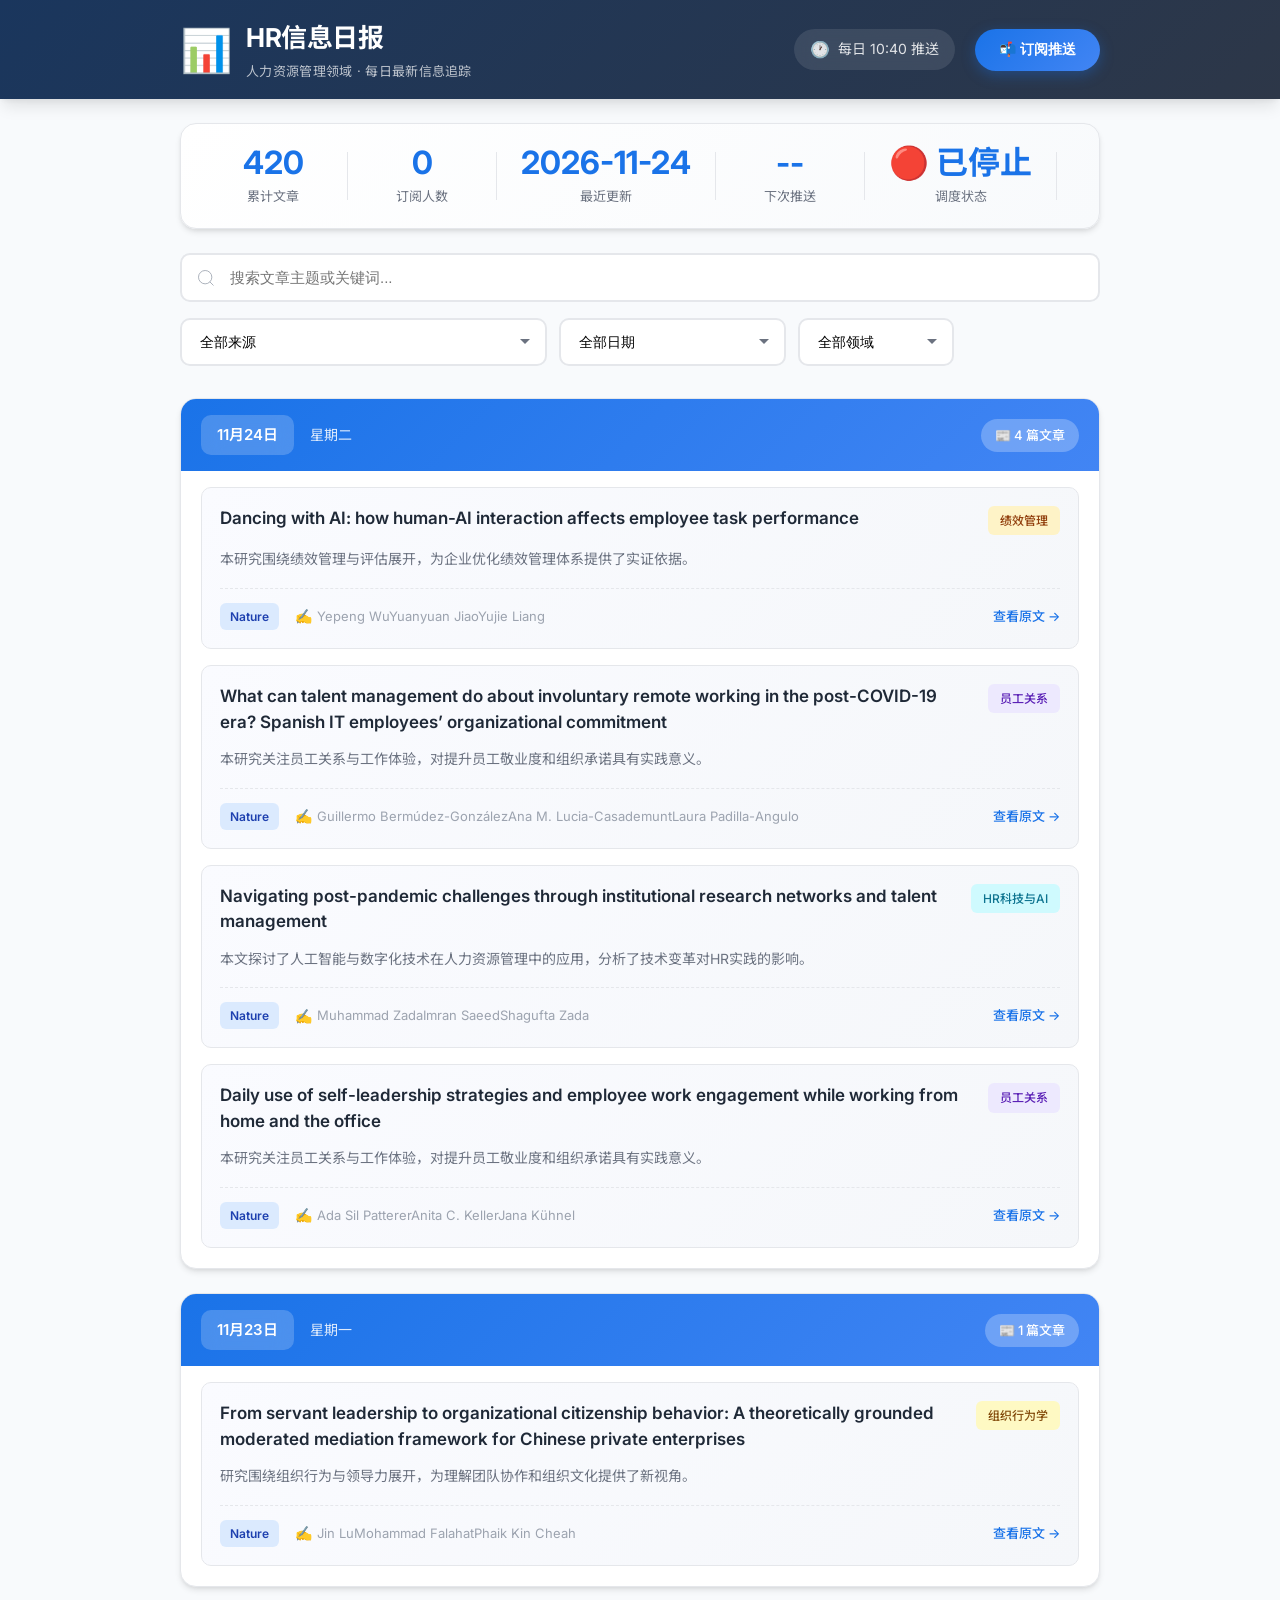
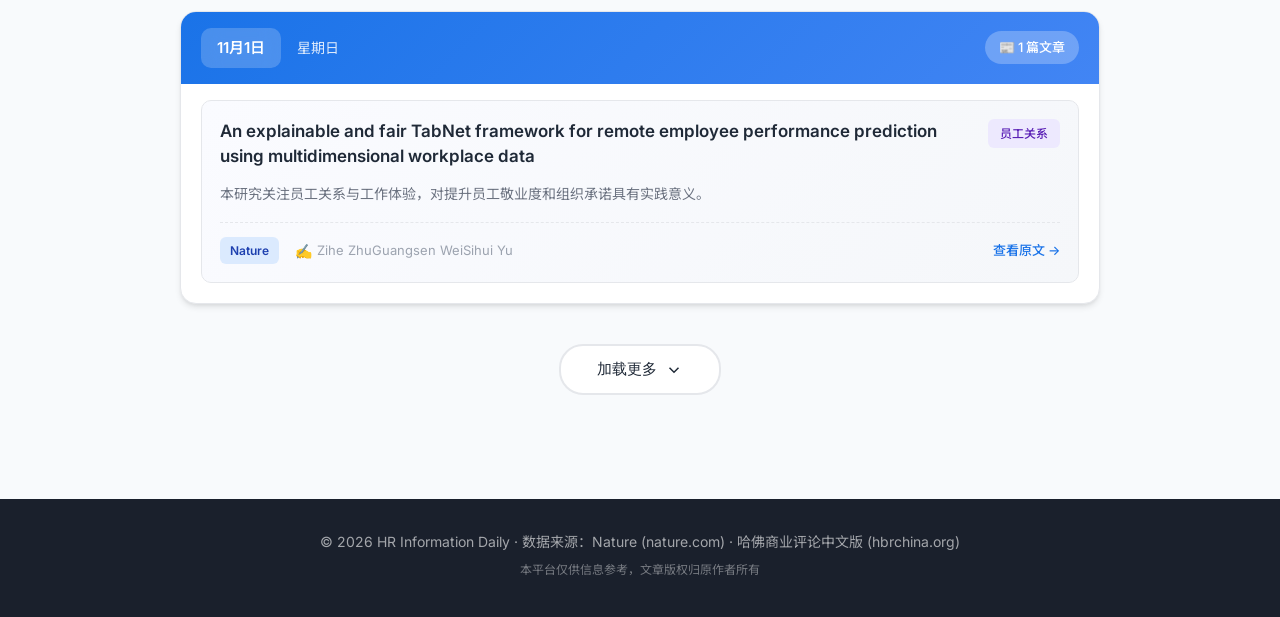
==== static/index.html @ 88c5a51d "chore: 自动更新日报数据 2026-11-24" ====
<!DOCTYPE html>
<html lang="zh-CN">
<head>
    <meta charset="UTF-8">
    <meta name="viewport" content="width=device-width, initial-scale=1.0">
    <title>HR信息日报 - 人力资源管理信息追踪</title>
    <style>
/* ========== 全局样式重置 ========== */
* {
    margin: 0;
    padding: 0;
    box-sizing: border-box;
}

:root {
    --primary-color: #1a73e8;
    --primary-dark: #1557b0;
    --secondary-color: #34a853;
    --accent-color: #fbbc04;
    --danger-color: #ea4335;
    --bg-primary: #f8fafc;
    --bg-secondary: #ffffff;
    --text-primary: #1f2937;
    --text-secondary: #6b7280;
    --text-muted: #9ca3af;
    --border-color: #e5e7eb;
    --shadow-sm: 0 1px 2px rgba(0, 0, 0, 0.05);
    --shadow-md: 0 4px 6px -1px rgba(0, 0, 0, 0.1), 0 2px 4px -1px rgba(0, 0, 0, 0.06);
    --shadow-lg: 0 10px 15px -3px rgba(0, 0, 0, 0.1), 0 4px 6px -2px rgba(0, 0, 0, 0.05);
    --shadow-xl: 0 20px 25px -5px rgba(0, 0, 0, 0.1), 0 10px 10px -5px rgba(0, 0, 0, 0.04);
    --radius-sm: 6px;
    --radius-md: 10px;
    --radius-lg: 16px;
    --radius-xl: 24px;
}

body {
    font-family: 'Inter', 'Noto Sans SC', -apple-system, BlinkMacSystemFont, sans-serif;
    background: var(--bg-primary);
    color: var(--text-primary);
    line-height: 1.6;
    min-height: 100vh;
}

/* ========== 导航栏 ========== */
.navbar {
    background: linear-gradient(135deg, #1a365d 0%, #2d3748 100%);
    padding: 16px 0;
    position: sticky;
    top: 0;
    z-index: 100;
    box-shadow: var(--shadow-lg);
}

.nav-container {
    max-width: 960px;
    margin: 0 auto;
    padding: 0 20px;
    display: flex;
    justify-content: space-between;
    align-items: center;
}

.logo {
    display: flex;
    align-items: center;
    gap: 14px;
}

.logo-icon {
    font-size: 42px;
    animation: float 3s ease-in-out infinite;
}

@keyframes float {
    0%, 100% { transform: translateY(0); }
    50% { transform: translateY(-6px); }
}

.logo-text h1 {
    font-size: 26px;
    font-weight: 700;
    color: #ffffff;
    letter-spacing: -0.5px;
}

.subtitle {
    font-size: 13px;
    color: rgba(255, 255, 255, 0.7);
    margin-top: 2px;
    letter-spacing: 0.3px;
}

.nav-info {
    display: flex;
    align-items: center;
    gap: 20px;
}

.push-time {
    display: flex;
    align-items: center;
    gap: 8px;
    color: rgba(255, 255, 255, 0.85);
    font-size: 14px;
    background: rgba(255, 255, 255, 0.1);
    padding: 8px 16px;
    border-radius: var(--radius-xl);
    backdrop-filter: blur(10px);
}

.clock {
    font-size: 16px;
}

.subscribe-btn {
    background: linear-gradient(135deg, var(--primary-color) 0%, #4285f4 100%);
    color: white;
    border: none;
    padding: 12px 24px;
    border-radius: var(--radius-xl);
    font-size: 14px;
    font-weight: 600;
    cursor: pointer;
    transition: all 0.3s ease;
    box-shadow: 0 4px 14px rgba(26, 115, 232, 0.35);
}

.subscribe-btn:hover {
    transform: translateY(-2px);
    box-shadow: 0 6px 20px rgba(26, 115, 232, 0.45);
}

/* ========== 主内容区 ========== */
.main-content {
    max-width: 960px;
    margin: 0 auto;
    padding: 24px 20px;
}

/* ========== 统计栏 ========== */
.stats-bar {
    background: linear-gradient(135deg, #ffffff 0%, #f8fafc 100%);
    border-radius: var(--radius-lg);
    padding: 20px 24px;
    display: flex;
    align-items: center;
    justify-content: center;
    gap: 24px;
    margin-bottom: 24px;
    box-shadow: var(--shadow-md);
    border: 1px solid var(--border-color);
    flex-wrap: wrap;
}

.stat-item {
    text-align: center;
    min-width: 100px;
}

.stat-number {
    display: block;
    font-size: 32px;
    font-weight: 700;
    color: var(--primary-color);
    line-height: 1.2;
}

.stat-label {
    font-size: 13px;
    color: var(--text-secondary);
    margin-top: 4px;
}

.stat-divider {
    width: 1px;
    height: 48px;
    background: var(--border-color);
}

@media (max-width: 900px) {
    .stats-bar {
        gap: 20px;
        padding: 20px;
    }

    .stat-number {
        font-size: 26px;
    }

    .stat-divider {
        display: none;
    }
}

/* ========== 工具栏 ========== */
.toolbar {
    display: flex;
    gap: 16px;
    margin-bottom: 32px;
    flex-wrap: wrap;
}

.search-box {
    position: relative;
    flex: 1;
    min-width: 280px;
}

.search-box input {
    width: 100%;
    padding: 14px 20px 14px 48px;
    border: 2px solid var(--border-color);
    border-radius: var(--radius-md);
    font-size: 15px;
    transition: all 0.3s ease;
    background: var(--bg-secondary);
}

.search-box input:focus {
    outline: none;
    border-color: var(--primary-color);
    box-shadow: 0 0 0 4px rgba(26, 115, 232, 0.1);
}

.search-icon {
    position: absolute;
    left: 16px;
    top: 50%;
    transform: translateY(-50%);
    width: 20px;
    height: 20px;
    color: var(--text-muted);
}

.filter-group {
    display: flex;
    gap: 12px;
}

.filter-group select {
    padding: 14px 36px 14px 18px;
    border: 2px solid var(--border-color);
    border-radius: var(--radius-md);
    font-size: 14px;
    cursor: pointer;
    background: var(--bg-secondary);
    appearance: none;
    background-image: url("data:image/svg+xml,%3Csvg xmlns='http://www.w3.org/2000/svg' width='12' height='12' viewBox='0 0 12 12'%3E%3Cpath fill='%236b7280' d='M6 8L1 3h10z'/%3E%3C/svg%3E");
    background-repeat: no-repeat;
    background-position: right 14px center;
    transition: all 0.3s ease;
}

.filter-group select:focus {
    outline: none;
    border-color: var(--primary-color);
}

/* ========== 日期卡片容器 ========== */
.cards-container {
    display: flex;
    flex-direction: column;
    gap: 24px;
}

/* ========== 日期卡片 ========== */
.date-card {
    background: var(--bg-secondary);
    border-radius: var(--radius-lg);
    overflow: hidden;
    box-shadow: var(--shadow-md);
    border: 1px solid var(--border-color);
    transition: all 0.3s ease;
    opacity: 0;
    transform: translateY(20px);
    animation: slideUp 0.5s ease forwards;
}

@keyframes slideUp {
    to {
        opacity: 1;
        transform: translateY(0);
    }
}

.date-card:hover {
    box-shadow: var(--shadow-xl);
}

.date-header {
    background: linear-gradient(135deg, var(--primary-color) 0%, #4285f4 100%);
    padding: 16px 20px;
    display: flex;
    justify-content: space-between;
    align-items: center;
}

.date-info {
    display: flex;
    align-items: center;
    gap: 16px;
}

.date-badge {
    background: rgba(255, 255, 255, 0.2);
    backdrop-filter: blur(10px);
    padding: 8px 16px;
    border-radius: var(--radius-md);
    color: white;
    font-weight: 600;
    font-size: 15px;
}

.date-weekday {
    color: rgba(255, 255, 255, 0.85);
    font-size: 14px;
}

.article-count-badge {
    background: rgba(255, 255, 255, 0.25);
    color: white;
    padding: 6px 14px;
    border-radius: var(--radius-xl);
    font-size: 13px;
    font-weight: 500;
}

/* ========== 文章列表 ========== */
.articles-list {
    padding: 16px 20px 20px;
    display: grid;
    gap: 16px;
}

/* ========== 文章卡片 ========== */
.article-card {
    background: linear-gradient(135deg, #fafbff 0%, #f5f7fa 100%);
    border: 1px solid var(--border-color);
    border-radius: var(--radius-md);
    padding: 18px;
    transition: all 0.3s ease;
    position: relative;
    overflow: hidden;
}

.article-card::before {
    content: '';
    position: absolute;
    left: 0;
    top: 0;
    bottom: 0;
    width: 4px;
    background: linear-gradient(180deg, var(--primary-color), var(--secondary-color));
    opacity: 0;
    transition: opacity 0.3s ease;
}

.article-card:hover {
    transform: translateX(6px);
    box-shadow: var(--shadow-md);
    border-color: var(--primary-color);
}

.article-card:hover::before {
    opacity: 1;
}

/* 文章卡片标题链接样式 */
.article-title-link {
    text-decoration: none;
    color: inherit;
    display: block;
    flex: 1;
}
.article-title-link:hover .article-title {
    color: var(--primary-color);
    text-decoration: underline;
}

.article-top {
    display: flex;
    justify-content: space-between;
    align-items: flex-start;
    margin-bottom: 12px;
    gap: 16px;
}

.article-title {
    font-size: 17px;
    font-weight: 600;
    color: var(--text-primary);
    line-height: 1.5;
}

.article-topic-tag {
    flex-shrink: 0;
    padding: 5px 12px;
    border-radius: var(--radius-sm);
    font-size: 12px;
    font-weight: 500;
    white-space: nowrap;
}

.topic-recruitment { background: #dbeafe; color: #1e40af; }
.topic-training { background: #d1fae5; color: #065f46; }
.topic-performance { background: #fef3c7; color: #92400e; }
.topic-compensation { background: #fce7f3; color: #9d174d; }
.topic-employee-relations { background: #ede9fe; color: #5b21b6; }
.topic-hr-tech { background: #cffafe; color: #0e7490; }
.topic-organizational-behavior { background: #fef9c3; color: #854d0e; }
.topic-diversity { background: #fce7f3; color: #be185d; }

/* 来源标签样式 */
.source-badge {
    padding: 4px 10px;
    border-radius: var(--radius-sm);
    font-size: 12px;
    font-weight: 600;
}

.source-nature {
    background: #dbeafe;
    color: #1e40af;
}

.source-hbr {
    background: #fef3c7;
    color: #92400e;
}

.article-summary {
    color: var(--text-secondary);
    font-size: 14px;
    line-height: 1.75;
    margin-bottom: 16px;
    display: -webkit-box;
    -webkit-line-clamp: 3;
    -webkit-box-orient: vertical;
    overflow: hidden;
}

.article-footer {
    display: flex;
    justify-content: space-between;
    align-items: center;
    padding-top: 14px;
    border-top: 1px dashed var(--border-color);
}

.article-meta {
    display: flex;
    align-items: center;
    gap: 16px;
    font-size: 13px;
    color: var(--text-muted);
}

.meta-item {
    display: flex;
    align-items: center;
    gap: 5px;
}

.meta-item .icon {
    font-size: 14px;
}

.article-link {
    display: inline-flex;
    align-items: center;
    gap: 6px;
    color: var(--primary-color);
    text-decoration: none;
    font-size: 13px;
    font-weight: 500;
    transition: all 0.2s ease;
}

.article-link:hover {
    color: var(--primary-dark);
    gap: 10px;
}

/* ========== 空状态 ========== */
.empty-state {
    text-align: center;
    padding: 80px 20px;
}

.empty-icon {
    font-size: 64px;
    margin-bottom: 20px;
    opacity: 0.5;
}

.empty-state h3 {
    font-size: 20px;
    color: var(--text-primary);
    margin-bottom: 8px;
}

.empty-state p {
    color: var(--text-muted);
    font-size: 14px;
}

/* ========== 加载更多 ========== */
.load-more-container {
    text-align: center;
    margin-top: 40px;
    padding-bottom: 20px;
}

.load-more-btn {
    background: var(--bg-secondary);
    border: 2px solid var(--border-color);
    padding: 14px 36px;
    border-radius: var(--radius-xl);
    font-size: 15px;
    font-weight: 500;
    cursor: pointer;
    transition: all 0.3s ease;
    display: inline-flex;
    align-items: center;
    gap: 8px;
    color: var(--text-primary);
}

.load-more-btn svg {
    width: 18px;
    height: 18px;
    transition: transform 0.3s ease;
}

.load-more-btn:hover {
    border-color: var(--primary-color);
    color: var(--primary-color);
}

.load-more-btn:hover svg {
    transform: translateY(3px);
}

/* ========== 页脚 ========== */
.footer {
    background: #1a202c;
    color: rgba(255, 255, 255, 0.6);
    text-align: center;
    padding: 32px 24px;
    margin-top: 60px;
}

.footer-content p {
    font-size: 14px;
    margin-bottom: 6px;
}

.disclaimer {
    font-size: 12px !important;
    color: rgba(255, 255, 255, 0.4) !important;
}

/* ========== 弹窗 ========== */
.modal-overlay {
    position: fixed;
    inset: 0;
    background: rgba(0, 0, 0, 0.55);
    backdrop-filter: blur(4px);
    display: flex;
    align-items: center;
    justify-content: center;
    z-index: 1000;
    padding: 20px;
    animation: fadeIn 0.25s ease;
}

@keyframes fadeIn {
    from { opacity: 0; }
    to { opacity: 1; }
}

.modal {
    background: var(--bg-secondary);
    border-radius: var(--radius-lg);
    padding: 36px;
    max-width: 520px;
    width: 100%;
    position: relative;
    box-shadow: var(--shadow-xl);
    animation: modalSlideIn 0.3s ease;
}

@keyframes modalSlideIn {
    from {
        opacity: 0;
        transform: scale(0.95) translateY(10px);
    }
    to {
        opacity: 1;
        transform: scale(1) translateY(0);
    }
}

.modal-close {
    position: absolute;
    top: 16px;
    right: 16px;
    background: none;
    border: none;
    font-size: 28px;
    color: var(--text-muted);
    cursor: pointer;
    width: 36px;
    height: 36px;
    display: flex;
    align-items: center;
    justify-content: center;
    border-radius: 50%;
    transition: all 0.2s ease;
}

.modal-close:hover {
    background: var(--bg-primary);
    color: var(--text-primary);
}

.modal-header h2 {
    font-size: 22px;
    font-weight: 700;
    margin-bottom: 8px;
    color: var(--text-primary);
}

.modal-header p {
    color: var(--text-secondary);
    font-size: 14px;
}

/* ========== 订阅表单 ========== */
.subscribe-form {
    margin-top: 24px;
}

.form-group {
    margin-bottom: 20px;
}

.form-group label {
    display: block;
    font-size: 14px;
    font-weight: 500;
    color: var(--text-primary);
    margin-bottom: 8px;
}

.form-group input[type="email"] {
    width: 100%;
    padding: 12px 16px;
    border: 2px solid var(--border-color);
    border-radius: var(--radius-md);
    font-size: 15px;
    transition: all 0.3s ease;
}

.form-group input[type="email"]:focus {
    outline: none;
    border-color: var(--primary-color);
    box-shadow: 0 0 0 4px rgba(26, 115, 232, 0.1);
}

.checkbox-group {
    display: grid;
    grid-template-columns: repeat(2, 1fr);
    gap: 10px;
}

.checkbox-group label {
    display: flex !important;
    align-items: center;
    gap: 8px;
    font-weight: 400 !important;
    color: var(--text-secondary) !important;
    cursor: pointer;
    padding: 8px 12px;
    background: var(--bg-primary);
    border-radius: var(--radius-sm);
    transition: all 0.2s ease;
}

.checkbox-group label:hover {
    background: #e5e7eb;
}

.checkbox-group input[type="checkbox"] {
    accent-color: var(--primary-color);
    width: 16px;
    height: 16px;
}

.submit-btn {
    width: 100%;
    background: linear-gradient(135deg, var(--primary-color) 0%, #4285f4 100%);
    color: white;
    border: none;
    padding: 14px;
    border-radius: var(--radius-md);
    font-size: 16px;
    font-weight: 600;
    cursor: pointer;
    transition: all 0.3s ease;
    margin-top: 8px;
}

.submit-btn:hover {
    transform: translateY(-2px);
    box-shadow: 0 6px 20px rgba(26, 115, 232, 0.4);
}

/* ========== 文章详情弹窗 ========== */
.article-detail-modal {
    max-width: 600px;
    max-height: 85vh;
    overflow-y: auto;
}

.detail-title {
    font-size: 22px;
    font-weight: 700;
    color: var(--text-primary);
    line-height: 1.4;
    margin-bottom: 16px;
    padding-right: 30px;
}

.detail-topic {
    display: inline-block;
    padding: 5px 14px;
    border-radius: var(--radius-sm);
    font-size: 13px;
    font-weight: 500;
    margin-bottom: 20px;
}

.detail-section {
    margin-bottom: 24px;
}

.detail-section h4 {
    font-size: 15px;
    font-weight: 600;
    color: var(--text-primary);
    margin-bottom: 10px;
    display: flex;
    align-items: center;
    gap: 8px;
}

.detail-section p {
    font-size: 14px;
    color: var(--text-secondary);
    line-height: 1.8;
}

.detail-link {
    display: inline-flex;
    align-items: center;
    gap: 8px;
    color: var(--primary-color);
    text-decoration: none;
    font-weight: 500;
    font-size: 14px;
    padding: 12px 20px;
    background: #eff6ff;
    border-radius: var(--radius-md);
    transition: all 0.2s ease;
}

.detail-link:hover {
    background: #dbeafe;
}

/* ========== 响应式设计 ========== */
@media (max-width: 900px) {
    .nav-container {
        flex-direction: column;
        gap: 16px;
        text-align: center;
    }
    
    .nav-info {
        width: 100%;
        justify-content: center;
    }
    
    .stats-bar {
        flex-wrap: wrap;
        gap: 24px;
        padding: 20px;
    }
    
    .stat-divider {
        display: none;
    }
    
    .toolbar {
        flex-direction: column;
    }
    
    .filter-group {
        width: 100%;
    }
    
    .filter-group select {
        flex: 1;
    }
    
    .articles-list {
        padding: 16px 20px 24px;
    }
    
    .article-card {
        padding: 18px;
    }
    
    .article-top {
        flex-direction: column;
    }
    
    .checkbox-group {
        grid-template-columns: 1fr;
    }
}

@media (max-width: 480px) {
    .logo-text h1 {
        font-size: 20px;
    }
    
    .subtitle {
        font-size: 11px;
    }
    
    .stat-number {
        font-size: 28px;
    }
    
    .date-header {
        flex-direction: column;
        gap: 12px;
        text-align: center;
    }
    
    .push-time {
        display: none;
    }
}

/* ========== 代码块样式 ========== */
.code-block {
    background: #1e1e1e;
    color: #a5f3fc;
    padding: 14px 18px;
    border-radius: var(--radius-sm);
    font-family: 'Courier New', monospace;
    font-size: 13px;
    line-height: 1.6;
    overflow-x: auto;
    margin: 10px 0;
}

</style>
    <link href="https://fonts.googleapis.com/css2?family=Inter:wght@300;400;500;600;700&family=Noto+Sans+SC:wght@300;400;500;600;700&display=swap" rel="stylesheet">
</head>
<body>
    <!-- 导航栏 -->
    <nav class="navbar">
        <div class="nav-container">
            <div class="logo">
                <span class="logo-icon">📊</span>
                <div class="logo-text">
                    <h1>HR信息日报</h1>
                    <p class="subtitle">人力资源管理领域 · 每日最新信息追踪</p>
                </div>
            </div>
            <div class="nav-info">
                <div class="push-time">
                    <span class="clock">🕐</span>
                    每日 10:40 推送
                </div>
                <button class="subscribe-btn" onclick="handleSubscribe()">
                    📬 订阅推送
                </button>
            </div>
        </div>
    </nav>

    <!-- 主内容区 -->
    <main class="main-content">
        <!-- 统计栏 -->
        <section class="stats-bar">
            <div class="stat-item">
                <span class="stat-number" id="total-articles">0</span>
                <span class="stat-label">累计文章</span>
            </div>
            <div class="stat-divider"></div>
            <div class="stat-item">
                <span class="stat-number" id="total-subscribers">0</span>
                <span class="stat-label">订阅人数</span>
            </div>
            <div class="stat-divider"></div>
            <div class="stat-item">
                <span class="stat-number" id="latest-date">--</span>
                <span class="stat-label">最近更新</span>
            </div>
            <div class="stat-divider"></div>
            <div class="stat-item">
                <span class="stat-number" id="next-push">--</span>
                <span class="stat-label">下次推送</span>
            </div>
            <div class="stat-divider"></div>
            <div class="stat-item">
                <span class="stat-number" id="scheduler-status">🔴 --</span>
                <span class="stat-label">调度状态</span>
            </div>
            <div class="stat-divider"></div>
        </section>

        <!-- 筛选工具栏 -->
        <section class="toolbar">
            <div class="search-box">
                <input type="text" id="search-input" placeholder="搜索文章主题或关键词..." oninput="filterArticles()">
                <svg class="search-icon" viewBox="0 0 24 24" fill="none" stroke="currentColor">
                    <circle cx="11" cy="11" r="8"/>
                    <path d="m21 21-4.35-4.35"/>
                </svg>
            </div>
            <div class="filter-group">
                <select id="source-filter" onchange="filterArticles()">
                    <option value="all">全部来源</option>
                </select>
                <select id="date-filter" onchange="filterArticles()">
                    <option value="all">全部日期</option>
                </select>
                <select id="topic-filter" onchange="filterArticles()">
                    <option value="all">全部领域</option>
                </select>
            </div>
        </section>

        <!-- 日期卡片容器 -->
        <section class="cards-container" id="cards-container">
            <!-- 动态渲染内容 -->
        </section>

        <!-- 空状态 -->
        <div class="empty-state" id="empty-state" style="display: none;">
            <div class="empty-icon">🔍</div>
            <h3>未找到匹配的文章</h3>
            <p>尝试调整筛选条件或搜索关键词</p>
        </div>

        <!-- 加载更多按钮 -->
        <div class="load-more-container" id="load-more-container">
            <button class="load-more-btn" onclick="loadMore()">
                加载更多
                <svg viewBox="0 0 24 24" fill="none" stroke="currentColor" stroke-width="2">
                    <path d="M6 9l6 6 6-6"/>
                </svg>
            </button>
        </div>
    </main>

    <!-- 页脚 -->
    <footer class="footer">
        <div class="footer-content">
            <p>&copy; 2026 HR Information Daily · 数据来源：Nature (nature.com) · 哈佛商业评论中文版 (hbrchina.org)</p>
            <p class="disclaimer">本平台仅供信息参考，文章版权归原作者所有</p>
        </div>
    </footer>

    <!-- 订阅弹窗 -->
    <div class="modal-overlay" id="subscribe-modal" style="display: none;">
        <div class="modal">
            <button class="modal-close" onclick="closeModal()">&times;</button>
            <div class="modal-header">
                <h2>订阅 HR信息日报</h2>
                <p>每日中午12点，获取人力资源管理领域最新信息动态</p>
            </div>
            <form class="subscribe-form" onsubmit="submitSubscribe(event)">
                <div class="form-group">
                    <label for="email">邮箱地址</label>
                    <input type="email" id="email" placeholder="your@email.com" required>
                </div>
                <div class="form-group">
                    <label for="interests">感兴趣的领域（可多选）</label>
                    <div class="checkbox-group">
                        <label><input type="checkbox" value="recruitment"> 招聘与选拔</label>
                        <label><input type="checkbox" value="training"> 培训与发展</label>
                        <label><input type="checkbox" value="performance"> 绩效管理</label>
                        <label><input type="checkbox" value="compensation"> 薪酬福利</label>
                        <label><input type="checkbox" value="hr-tech"> HR科技与AI</label>
                        <label><input type="checkbox" value="org-behavior"> 组织行为学</label>
                    </div>
                </div>
                <button type="submit" class="submit-btn">确认订阅</button>
            </form>
        </div>
    </div>

    <!-- 文章详情弹窗 -->
    <div class="modal-overlay" id="article-modal" style="display: none;" onclick="closeArticleModal(event)">
        <div class="modal article-detail-modal" onclick="event.stopPropagation()">
            <button class="modal-close" onclick="closeArticleModal()">&times;</button>
            <div id="article-detail-content"></div>
        </div>
    </div>

    <script>
// ========== HR信息日报 - 自动更新数据 ==========
// 最后更新: 2026-11-24 20:45:29
// 文章总数: 420

const dailyResearchData = [
    {
        "date": "2026-11-24",
        "weekday": "星期一",
        "articles": [
            {
                "id": 1536,
                "title": "Dancing with AI: how human-AI interaction affects employee task performance",
                "topic": "performance",
                "topicLabel": "绩效管理",
                "summary": "本研究围绕绩效管理与评估展开，为企业优化绩效管理体系提供了实证依据。",
                "source": "Nature",
                "authors": "Yepeng WuYuanyuan JiaoYujie Liang",
                "link": "https://www.nature.com/articles/s41599-026-09043-5"
            },
            {
                "id": 650,
                "title": "What can talent management do about involuntary remote working in the post-COVID-19 era? Spanish IT employees’ organizational commitment",
                "topic": "employee-relations",
                "topicLabel": "员工关系",
                "summary": "本研究关注员工关系与工作体验，对提升员工敬业度和组织承诺具有实践意义。",
                "source": "Nature",
                "authors": "Guillermo Bermúdez-GonzálezAna M. Lucia-CasademuntLaura Padilla-Angulo",
                "link": "https://www.nature.com/articles/s41599-024-03514-3"
            },
            {
                "id": 649,
                "title": "Navigating post-pandemic challenges through institutional research networks and talent management",
                "topic": "hr-tech",
                "topicLabel": "HR科技与AI",
                "summary": "本文探讨了人工智能与数字化技术在人力资源管理中的应用，分析了技术变革对HR实践的影响。",
                "source": "Nature",
                "authors": "Muhammad ZadaImran SaeedShagufta Zada",
                "link": "https://www.nature.com/articles/s41599-024-03697-9"
            },
            {
                "id": 647,
                "title": "Daily use of self-leadership strategies and employee work engagement while working from home and the office",
                "topic": "employee-relations",
                "topicLabel": "员工关系",
                "summary": "本研究关注员工关系与工作体验，对提升员工敬业度和组织承诺具有实践意义。",
                "source": "Nature",
                "authors": "Ada Sil PattererAnita C. KellerJana Kühnel",
                "link": "https://www.nature.com/articles/s41598-024-71432-0"
            }
        ]
    },
    {
        "date": "2026-11-23",
        "weekday": "星期日",
        "articles": [
            {
                "id": 826,
                "title": "From servant leadership to organizational citizenship behavior: A theoretically grounded moderated mediation framework for Chinese private enterprises",
                "topic": "organizational-behavior",
                "topicLabel": "组织行为学",
                "summary": "研究围绕组织行为与领导力展开，为理解团队协作和组织文化提供了新视角。",
                "source": "Nature",
                "authors": "Jin LuMohammad FalahatPhaik Kin Cheah",
                "link": "https://www.nature.com/articles/s41599-024-03751-6"
            }
        ]
    },
    {
        "date": "2026-11-01",
        "weekday": "星期六",
        "articles": [
            {
                "id": 1869,
                "title": "An explainable and fair TabNet framework for remote employee performance prediction using multidimensional workplace data",
                "topic": "employee-relations",
                "topicLabel": "员工关系",
                "summary": "本研究关注员工关系与工作体验，对提升员工敬业度和组织承诺具有实践意义。",
                "source": "Nature",
                "authors": "Zihe ZhuGuangsen WeiSihui Yu",
                "link": "https://www.nature.com/articles/s41598-026-76297-z"
            }
        ]
    },
    {
        "date": "2026-10-03",
        "weekday": "星期五",
        "articles": [
            {
                "id": 1615,
                "title": "Corporate social responsibility and organizational performance: practices and future research agenda from a twenty-year review",
                "topic": "performance",
                "topicLabel": "绩效管理",
                "summary": "本研究围绕绩效管理与评估展开，为企业优化绩效管理体系提供了实证依据。",
                "source": "Nature",
                "authors": "Hongjiang PuQian Zhang",
                "link": "https://www.nature.com/articles/s41599-026-08802-8"
            }
        ]
    },
    {
        "date": "2026-09-30",
        "weekday": "星期二",
        "articles": [
            {
                "id": 1479,
                "title": "ND in Micro: neuroinclusion and neuroaffirmation for neurodivergent microbiologists",
                "topic": "diversity",
                "topicLabel": "多元化与包容性",
                "summary": "There is a growing awareness and visibility of neurodivergent people and our needs, but we still face workplace challenges. ND in Micro is a new global network that aims to connect, peer-support and raise the profile of neurodivergent microbiologists and our science through virtual and in-person activities and resources.",
                "source": "Nature",
                "authors": "Kirsty L. JonesRebecca ThomasKevin Maringer",
                "link": "https://www.nature.com/articles/s41579-026-01368-x"
            }
        ]
    },
    {
        "date": "2026-09-07",
        "weekday": "星期日",
        "articles": [
            {
                "id": 1411,
                "title": "Workplace ostracism and job performance: revisiting the limits of employee engagement in addressing workplace exclusion",
                "topic": "employee-relations",
                "topicLabel": "员工关系",
                "summary": "本研究关注员工关系与工作体验，对提升员工敬业度和组织承诺具有实践意义。",
                "source": "Nature",
                "authors": "Kailash Kumar SahuRavi Kumar MishraShreya Kushwaha",
                "link": "https://www.nature.com/articles/s41598-026-66273-y"
            }
        ]
    },
    {
        "date": "2026-08-11",
        "weekday": "星期一",
        "articles": [
            {
                "id": 1288,
                "title": "Leveraging neuroleadership and AI-integrated capabilities: empowering entrepreneurial leaders to drive SME performance",
                "topic": "performance",
                "topicLabel": "绩效管理",
                "summary": "本研究围绕绩效管理与评估展开，为企业优化绩效管理体系提供了实证依据。",
                "source": "Nature",
                "authors": "Muhammad MohsinMohamad Zulkifli Bin Abdul RahimYuen Yee Yen",
                "link": "https://www.nature.com/articles/s41599-026-08621-x"
            }
        ]
    },
    {
        "date": "2026-07-10",
        "weekday": "星期四",
        "articles": [
            {
                "id": 1064,
                "title": "Threshold conditions for employee innovation: qualitative evidence from hierarchical organizations",
                "topic": "employee-relations",
                "topicLabel": "员工关系",
                "summary": "本研究关注员工关系与工作体验，对提升员工敬业度和组织承诺具有实践意义。",
                "source": "Nature",
                "authors": "Mohamed Mohiya",
                "link": "https://www.nature.com/articles/s41598-026-60218-1"
            }
        ]
    },
    {
        "date": "2026-06-22",
        "weekday": "星期日",
        "articles": [
            {
                "id": 911,
                "title": "The influence of moral leadership (in)congruence on negative workplace gossip is explained by perceived hypocrisy",
                "topic": "employee-relations",
                "topicLabel": "员工关系",
                "summary": "本研究关注员工关系与工作体验，对提升员工敬业度和组织承诺具有实践意义。",
                "source": "Nature",
                "authors": "Qingling ChenZhaohui LiuGuanfeng Shi",
                "link": "https://www.nature.com/articles/s41598-026-54395-2"
            }
        ]
    },
    {
        "date": "2026-05-06",
        "weekday": "星期二",
        "articles": [
            {
                "id": 822,
                "title": "The startup balancing act: Hiring the right talent",
                "topic": "recruitment",
                "topicLabel": "招聘与选拔",
                "summary": "本研究探讨了招聘与人才选拔领域的重要议题，通过实证分析揭示了相关因素的影响机制和实践启示。",
                "source": "Nature",
                "authors": "Simon Moroney",
                "link": "https://www.nature.com/articles/nbt0598supp"
            },
            {
                "id": 821,
                "title": "Succession planning: Putting an organization's knowledge to work",
                "topic": "recruitment",
                "topicLabel": "招聘与选拔",
                "summary": "From recruiting the right candidate to developing new leadership from within, succession planning is essential for an organization to meet its strategic goals.",
                "source": "Nature",
                "authors": "Kevin ButlerDona E. Roche-Tarry",
                "link": "https://www.nature.com/articles/nbt0202-201"
            },
            {
                "id": 820,
                "title": "Effective Talent Management",
                "topic": "hr-tech",
                "topicLabel": "HR科技与AI",
                "summary": "Reprinted with permission from Electronic Recruiting News. For more articles like this seewww.interbiznet.com.",
                "source": "Nature",
                "authors": "Nature Editorial",
                "link": "https://www.nature.com/articles/nj0080"
            },
            {
                "id": 819,
                "title": "Using publicly available information to create exposure and risk-based ranking of chemicals used in the workplace and consumer products",
                "topic": "employee-relations",
                "topicLabel": "员工关系",
                "summary": "本研究关注员工关系与工作体验，对提升员工敬业度和组织承诺具有实践意义。",
                "source": "Nature",
                "authors": "Michael A JayjockChristine F ChaissonPaul S Price",
                "link": "https://www.nature.com/articles/jes200843"
            },
            {
                "id": 818,
                "title": "Back to balance: labour therapeutics and the depoliticisation of workplace distress",
                "topic": "employee-relations",
                "topicLabel": "员工关系",
                "summary": "本研究关注员工关系与工作体验，对提升员工敬业度和组织承诺具有实践意义。",
                "source": "Nature",
                "authors": "James Davies",
                "link": "https://www.nature.com/articles/palcomms201627"
            },
            {
                "id": 817,
                "title": "Stepping up to be a role model for LGBTQ inclusion in science",
                "topic": "diversity",
                "topicLabel": "多元化与包容性",
                "summary": "Neil Reavey describes how scientists can support or lead initiatives in their organizations.",
                "source": "Nature",
                "authors": "Neil Reavey",
                "link": "https://www.nature.com/articles/d41586-019-01146-1"
            },
            {
                "id": 816,
                "title": "Global labor flow network reveals the hierarchical organization and dynamics of geo-industrial clusters",
                "topic": "performance",
                "topicLabel": "绩效管理",
                "summary": "There is a lack of systematic approaches to identify and analyze the hierarchical structure of geo-industrial clusters at the global scale. Here the authors use LinkedIn's employment history data to construct a global labor flow network from which they find that the resulting geo-industrial clusters exhibit a stronger association between the influx of educated-workers and financial performance compared to existing aggregation units.",
                "source": "Nature",
                "authors": "Jaehyuk ParkIan B. WoodYong-Yeol Ahn",
                "link": "https://www.nature.com/articles/s41467-019-11380-w"
            },
            {
                "id": 815,
                "title": "Why we need to increase diversity in the immunology research community",
                "topic": "diversity",
                "topicLabel": "多元化与包容性",
                "summary": "The immunology research community lacks diversity, particularly at the top. Here I discuss diversity, inclusion and equity and their benefit to science. I suggest steps we can take to achieve a more diverse and inclusive community.",
                "source": "Nature",
                "authors": "Akiko Iwasaki",
                "link": "https://www.nature.com/articles/s41590-019-0470-6"
            },
            {
                "id": 814,
                "title": "Diversity and inclusion in Australian astronomy",
                "topic": "diversity",
                "topicLabel": "多元化与包容性",
                "summary": "An overview of the nationwide programmes that are making an impact on diversity, culture and climate in Australia is presented, along with the most promising and innovative initiatives in Australian universities and institutions.",
                "source": "Nature",
                "authors": "Lisa J. Kewley",
                "link": "https://www.nature.com/articles/s41550-019-0954-1"
            },
            {
                "id": 813,
                "title": "Diversity and inclusion: why it also makes business sense",
                "topic": "diversity",
                "topicLabel": "多元化与包容性",
                "summary": "A better balance of men and women in leadership positions could lead to higher profitability in scientific enterprises, argues Akshay Kumar.",
                "source": "Nature",
                "authors": "Nature Editorial",
                "link": "https://www.nature.com/articles/nindia"
            },
            {
                "id": 812,
                "title": "Improving sex and gender identity equity and inclusion at conservation and ecology conferences",
                "topic": "diversity",
                "topicLabel": "多元化与包容性",
                "summary": "Tulloch details a six-step timeline that improves ecology and conservation conference inclusion by embedding diversity and equity into planning, financing, marketing, scientific and social scheduling, evaluation and reporting.",
                "source": "Nature",
                "authors": "Ayesha I. T. Tulloch",
                "link": "https://www.nature.com/articles/s41559-020-1255-x"
            },
            {
                "id": 811,
                "title": "Age discrimination in the workplace hurts us all",
                "topic": "employee-relations",
                "topicLabel": "员工关系",
                "summary": "When older workers are discriminated against, everyone is affected. Age discrimination negatively impacts not only individual workers but also their families and the broader economy, argues Joo Yeoun Suh.",
                "source": "Nature",
                "authors": "Joo Yeoun Suh",
                "link": "https://www.nature.com/articles/s43587-020-00023-1"
            },
            {
                "id": 810,
                "title": "Equality, diversity and inclusion",
                "topic": "diversity",
                "topicLabel": "多元化与包容性",
                "summary": "本研究关注职场多元化和包容性议题，对促进公平就业和组织多样性具有重要启示。",
                "source": "Nature",
                "authors": "Priya Sharma",
                "link": "https://www.nature.com/articles/s41407-021-0588-x"
            },
            {
                "id": 809,
                "title": "Between a rock and a workplace",
                "topic": "employee-relations",
                "topicLabel": "员工关系",
                "summary": "Working spaces and cultures in the geosciences need to change in order to attract, safeguard and retain people with disabilities.",
                "source": "Nature",
                "authors": "Anya Lawrence",
                "link": "https://www.nature.com/articles/s41561-021-00775-4"
            },
            {
                "id": 808,
                "title": "Implementing diversity, equity and inclusion efforts at conferences",
                "topic": "diversity",
                "topicLabel": "多元化与包容性",
                "summary": "The scientific research environment struggles to be an inclusive and diverse place. Initiatives such as the Minority Carriers event at the Photovoltaics Specialists Conference not only support marginalized researchers but also delineate the changes that need to be made and actions that should be taken to make the research space inclusive.",
                "source": "Nature",
                "authors": "Lyndsey McMillon-Brown",
                "link": "https://www.nature.com/articles/s41560-021-00926-2"
            },
            {
                "id": 807,
                "title": "The scientific workplace in 2021",
                "topic": "employee-relations",
                "topicLabel": "员工关系",
                "summary": "The impact on careers of a lingering pandemic and industrial unrest were among the challenges faced by working scientists in the past 12 months",
                "source": "Nature",
                "authors": "Chris Woolston",
                "link": "https://www.nature.com/articles/d41586-021-03710-0"
            },
            {
                "id": 806,
                "title": "Reconsidering the role of alcohol in the scientific workplace",
                "topic": "employee-relations",
                "topicLabel": "员工关系",
                "summary": "Some societies and event organizers are rethinking their alcohol policies in a bid to be more inclusive.",
                "source": "Nature",
                "authors": "Nikki Forrester",
                "link": "https://www.nature.com/articles/d41586-021-03773-z"
            },
            {
                "id": 805,
                "title": "A talent network of Black microbiologists",
                "topic": "hr-tech",
                "topicLabel": "HR科技与AI",
                "summary": "本文探讨了人工智能与数字化技术在人力资源管理中的应用，分析了技术变革对HR实践的影响。",
                "source": "Nature",
                "authors": "Chelsey C. SpriggsNikea PittmanAriangela J. Kozik",
                "link": "https://www.nature.com/articles/s41564-022-01085-0"
            },
            {
                "id": 804,
                "title": "Workplace mistreatment for US women: best practices for counselors",
                "topic": "employee-relations",
                "topicLabel": "员工关系",
                "summary": "本研究关注员工关系与工作体验，对提升员工敬业度和组织承诺具有实践意义。",
                "source": "Nature",
                "authors": "Stephanie T. Burns",
                "link": "https://www.nature.com/articles/s41599-022-01154-z"
            },
            {
                "id": 803,
                "title": "Inclusion of LGBT+ researchers is key",
                "topic": "diversity",
                "topicLabel": "多元化与包容性",
                "summary": "本研究关注职场多元化和包容性议题，对促进公平就业和组织多样性具有重要启示。",
                "source": "Nature",
                "authors": "Deni Mazrekaj",
                "link": "https://www.nature.com/articles/d41586-022-01187-z"
            },
            {
                "id": 802,
                "title": "Funding and oversight for diversity initiatives",
                "topic": "diversity",
                "topicLabel": "多元化与包容性",
                "summary": "As the importance of diversity, equity and inclusion within teams grows, large organizations are starting to commit to funding and data-driven action to build on and sustain the momentum.",
                "source": "Nature",
                "authors": "Nature Editorial",
                "link": "https://www.nature.com/articles/s41550-022-01731-x"
            },
            {
                "id": 801,
                "title": "Diversity, equity and inclusion actions from the NCATS Clinical and Translational Science awarded programs",
                "topic": "diversity",
                "topicLabel": "多元化与包容性",
                "summary": "本研究关注职场多元化和包容性议题，对促进公平就业和组织多样性具有重要启示。",
                "source": "Nature",
                "authors": "L. Ebony BoulwareAlfred VitaleLeonard E. Egede",
                "link": "https://www.nature.com/articles/s41591-022-01863-7"
            },
            {
                "id": 800,
                "title": "Motivators of employee commitment at multinational organisations in emerging economies: Empirical evidence from Nigeria",
                "topic": "employee-relations",
                "topicLabel": "员工关系",
                "summary": "本研究关注员工关系与工作体验，对提升员工敬业度和组织承诺具有实践意义。",
                "source": "Nature",
                "authors": "Henry Inegbedion",
                "link": "https://www.nature.com/articles/s41599-022-01169-6"
            },
            {
                "id": 799,
                "title": "Community voices: policy proposals to promote inclusion in academia through the lens of women in science",
                "topic": "diversity",
                "topicLabel": "多元化与包容性",
                "summary": "Diversity is a creative force that broadens views and enhances ideas; it increases productivity as well as the impact of our science, making our respective organisations more agile and timely. Equality of opportunity is a key to success for any research organisation. Here we argue that every research organisation, whether in academia or in industry, needs to have better inclusion policies to harness the benefits of diversity in research. Drawing from our personal experiences and perspectives as women in science, we share our suggestions on how to promote inclusion in academia and create a better research culture for all. Our shared experiences highlight the many hurdles women in science face on a daily basis. We stress that rules and regulations, as well as education for awareness, will play critical role in this much needed shift from a male-dominated scientific culture that dates from Victorian times to a modern focus on gender equality in science. The key ingredients of this new culture will be flexibility, transparency, fairness and thoughtfulness.",
                "source": "Nature",
                "authors": "Sarah A. TeichmannMuzlifah HaniffaJasmin Fisher",
                "link": "https://www.nature.com/articles/s41467-022-31616-6"
            },
            {
                "id": 798,
                "title": "Organizational culture as a mediator of credible leadership influence on work engagement: empirical studies in private hospitals in East Java, Indonesia",
                "topic": "organizational-behavior",
                "topicLabel": "组织行为学",
                "summary": "研究围绕组织行为与领导力展开，为理解团队协作和组织文化提供了新视角。",
                "source": "Nature",
                "authors": "Veronika Agustini SrimulyaniYustinus Budi Hermanto",
                "link": "https://www.nature.com/articles/s41599-022-01289-z"
            },
            {
                "id": 797,
                "title": "BDA CPD course on Equality, Diversity and Inclusion",
                "topic": "diversity",
                "topicLabel": "多元化与包容性",
                "summary": "本研究关注职场多元化和包容性议题，对促进公平就业和组织多样性具有重要启示。",
                "source": "Nature",
                "authors": "Nature Editorial",
                "link": "https://www.nature.com/articles/s41404-022-1766-z"
            },
            {
                "id": 796,
                "title": "Diversity and inclusion is a must to make innovation work for all",
                "topic": "diversity",
                "topicLabel": "多元化与包容性",
                "summary": "Fostering a creative and constructive dynamic between groups is a recipe for success.",
                "source": "Nature",
                "authors": "Marte C. W. Solheim",
                "link": "https://www.nature.com/articles/d41586-022-04205-2"
            },
            {
                "id": 795,
                "title": "Equality, diversity and inclusion and dental care professionals",
                "topic": "diversity",
                "topicLabel": "多元化与包容性",
                "summary": "本研究关注职场多元化和包容性议题，对促进公平就业和组织多样性具有重要启示。",
                "source": "Nature",
                "authors": "Miranda SteeplesSimone Ruzario",
                "link": "https://www.nature.com/articles/s41415-023-5456-y"
            },
            {
                "id": 794,
                "title": "Stages of organizational development and employee assistance programs in Taiwan",
                "topic": "training",
                "topicLabel": "培训与发展",
                "summary": "本文聚焦于员工培训与职业发展话题，研究发现对组织学习和人才成长具有重要参考价值。",
                "source": "Nature",
                "authors": "Yin-Che ChenYun-Chu ChenHui-Chuang Chu",
                "link": "https://www.nature.com/articles/s41599-023-01567-4"
            },
            {
                "id": 793,
                "title": "Scientists with intersecting privilege must work towards institutional inclusion",
                "topic": "diversity",
                "topicLabel": "多元化与包容性",
                "summary": "The enduring lack of diversity, equity and inclusion (DEI) in academia is arguably the biggest challenge facing universities. Progress has been slow and dependent on the efforts of marginalized faculty. We explain why this is a problem, offer potential solutions and ask those with intersecting privilege and power to be the drivers of change.",
                "source": "Nature",
                "authors": "Felicity M. DavisSalah EliasVaishnavi Ananthanarayanan",
                "link": "https://www.nature.com/articles/s41556-023-01143-7"
            },
            {
                "id": 792,
                "title": "Factors influencing home care workers’ loyalty in long-term nursing services",
                "topic": "hr-tech",
                "topicLabel": "HR科技与AI",
                "summary": "本文探讨了人工智能与数字化技术在人力资源管理中的应用，分析了技术变革对HR实践的影响。",
                "source": "Nature",
                "authors": "Wei HsuYen-Chi ChaoChih-Hao Yang",
                "link": "https://www.nature.com/articles/s41599-023-01819-3"
            },
            {
                "id": 791,
                "title": "What is hindering the drug development industry from achieving diversity, equity and inclusion in its workforce?",
                "topic": "diversity",
                "topicLabel": "多元化与包容性",
                "summary": "Establishing accountability by implementing measurable metrics to track and monitor DEI dynamics can ensure that it becomes central to an organization’s strategy.",
                "source": "Nature",
                "authors": "Jennifer Y. KimEmily Botto",
                "link": "https://www.nature.com/articles/s41587-023-01817-5"
            },
            {
                "id": 790,
                "title": "The interplay between internal communication, employee engagement, job satisfaction, and employee loyalty in higher education institutions in Vietnam",
                "topic": "employee-relations",
                "topicLabel": "员工关系",
                "summary": "本研究关注员工关系与工作体验，对提升员工敬业度和组织承诺具有实践意义。",
                "source": "Nature",
                "authors": "Cao Minh Anh NguyenMinh-Tri Ha",
                "link": "https://www.nature.com/articles/s41599-023-01806-8"
            },
            {
                "id": 789,
                "title": "AI technology application and employee responsibility",
                "topic": "employee-relations",
                "topicLabel": "员工关系",
                "summary": "本研究关注员工关系与工作体验，对提升员工敬业度和组织承诺具有实践意义。",
                "source": "Nature",
                "authors": "Jing WangZeyu XingRui Zhang",
                "link": "https://www.nature.com/articles/s41599-023-01843-3"
            },
            {
                "id": 788,
                "title": "Family–work conflict and work-from-home productivity: do work engagement and self-efficacy mediate?",
                "topic": "performance",
                "topicLabel": "绩效管理",
                "summary": "本研究围绕绩效管理与评估展开，为企业优化绩效管理体系提供了实证依据。",
                "source": "Nature",
                "authors": "Seng-Su TsangZhih-Lin LiuThi Vinh Tran Nguyen",
                "link": "https://www.nature.com/articles/s41599-023-01929-y"
            },
            {
                "id": 787,
                "title": "Workplace-based knowledge exchange programmes between academics, policymakers and providers in the health and social care sector: a scoping review and mapping exercise",
                "topic": "employee-relations",
                "topicLabel": "员工关系",
                "summary": "本研究关注员工关系与工作体验，对提升员工敬业度和组织承诺具有实践意义。",
                "source": "Nature",
                "authors": "Stephanie KumpunenBernadeta BridgwoodLuisa M. Pettigrew",
                "link": "https://www.nature.com/articles/s41599-023-01932-3"
            },
            {
                "id": 786,
                "title": "Knowledge sharing and innovation performance: a case study on the impact of organizational culture, structural capital, human resource management practices, and relational capital of real estate agents",
                "topic": "organizational-behavior",
                "topicLabel": "组织行为学",
                "summary": "研究围绕组织行为与领导力展开，为理解团队协作和组织文化提供了新视角。",
                "source": "Nature",
                "authors": "Chung-Chang LeeWen-Chih YehYuan-Chen Luo",
                "link": "https://www.nature.com/articles/s41599-023-02185-w"
            },
            {
                "id": 785,
                "title": "A field study of the impacts of workplace diversity on the recruitment of minority group members",
                "topic": "recruitment",
                "topicLabel": "招聘与选拔",
                "summary": "A Registered Report field study by Nichols et al. finds little evidence that images of organizational diversity change the volume or quality of minority applicants. Stronger commitments to diversity may be needed to increase recruitment of minority applicants.",
                "source": "Nature",
                "authors": "Aaron D. NicholsJordan AxtDan Ariely",
                "link": "https://www.nature.com/articles/s41562-023-01731-5"
            },
            {
                "id": 784,
                "title": "Emotional intelligence as a conduit for improved occupational health safety environment in the oil and gas sector",
                "topic": "hr-tech",
                "topicLabel": "HR科技与AI",
                "summary": "本文探讨了人工智能与数字化技术在人力资源管理中的应用，分析了技术变革对HR实践的影响。",
                "source": "Nature",
                "authors": "Nkrumah Nana Kwame EdmundLiu SuxiaArielle Doris Tetgoum Kachie",
                "link": "https://www.nature.com/articles/s41598-023-46886-3"
            },
            {
                "id": 783,
                "title": "The achievement of gender parity in a large astrophysics research centre",
                "topic": "diversity",
                "topicLabel": "多元化与包容性",
                "summary": "The ASTRO 3D Centre of Excellence achieved 50% women personnel over a 5 yr time-frame by implementing a suite of evidence-based recruitment and retention initiatives. These initiatives changed how postdoctoral researchers were recruited and helped to develop a supportive and positive culture.",
                "source": "Nature",
                "authors": "Lisa J. KewleyJ. Stuart B. WyitheIngrid McCarthy",
                "link": "https://www.nature.com/articles/s41550-023-02079-6"
            },
            {
                "id": 782,
                "title": "Employee work engagement in the digital transformation of enterprises: a fuzzy-set qualitative comparative analysis",
                "topic": "employee-relations",
                "topicLabel": "员工关系",
                "summary": "本研究关注员工关系与工作体验，对提升员工敬业度和组织承诺具有实践意义。",
                "source": "Nature",
                "authors": "Di YeBin XuYenchun Jim Wu",
                "link": "https://www.nature.com/articles/s41599-023-02418-y"
            },
            {
                "id": 781,
                "title": "Lifelong learning in the workplace: the knowledge management role of corporate universities in China",
                "topic": "training",
                "topicLabel": "培训与发展",
                "summary": "本文聚焦于员工培训与职业发展话题，研究发现对组织学习和人才成长具有重要参考价值。",
                "source": "Nature",
                "authors": "Yuhang HanYi ZhouJiaoyan Jiang",
                "link": "https://www.nature.com/articles/s41599-024-02693-3"
            },
            {
                "id": 780,
                "title": "The relationship between strategic human resource management, green innovation and environmental performance: a moderated-mediation model",
                "topic": "performance",
                "topicLabel": "绩效管理",
                "summary": "本研究围绕绩效管理与评估展开，为企业优化绩效管理体系提供了实证依据。",
                "source": "Nature",
                "authors": "Michael Yao-Ping PengLi ZhangYuan He",
                "link": "https://www.nature.com/articles/s41599-024-02754-7"
            },
            {
                "id": 779,
                "title": "Workplace cyberbullying and social capital among Jordanian university academic staff: a cross-sectional study",
                "topic": "employee-relations",
                "topicLabel": "员工关系",
                "summary": "本研究关注员工关系与工作体验，对提升员工敬业度和组织承诺具有实践意义。",
                "source": "Nature",
                "authors": "Maissa N. AlrawashdehRula Odeh AlsawalqaAbdullah Mahmod Ibrahim",
                "link": "https://www.nature.com/articles/s41599-024-02805-z"
            },
            {
                "id": 778,
                "title": "A framework for the facilitation of accelerated leadership and management capability development in the workplace",
                "topic": "training",
                "topicLabel": "培训与发展",
                "summary": "本文聚焦于员工培训与职业发展话题，研究发现对组织学习和人才成长具有重要参考价值。",
                "source": "Nature",
                "authors": "Gregory J. HarperRoslyn CameronChristine Edwards",
                "link": "https://www.nature.com/articles/s41599-024-02758-3"
            },
            {
                "id": 777,
                "title": "Workplace digitalization and workload: changes and reciprocal relations across 3 years",
                "topic": "employee-relations",
                "topicLabel": "员工关系",
                "summary": "本研究关注员工关系与工作体验，对提升员工敬业度和组织承诺具有实践意义。",
                "source": "Nature",
                "authors": "Hannes ZacherCort W. Rudolph",
                "link": "https://www.nature.com/articles/s41598-024-56537-w"
            },
            {
                "id": 776,
                "title": "An investigation into employees’ factors of flexible working hours (FWH) for productivity in Saudi: a mixed qualitative triangulation",
                "topic": "performance",
                "topicLabel": "绩效管理",
                "summary": "本研究围绕绩效管理与评估展开，为企业优化绩效管理体系提供了实证依据。",
                "source": "Nature",
                "authors": "Mohamed Mohiya",
                "link": "https://www.nature.com/articles/s41599-024-02929-2"
            },
            {
                "id": 775,
                "title": "Dangers of speech technology for workplace diversity",
                "topic": "employee-relations",
                "topicLabel": "员工关系",
                "summary": "Speech technology offers many applications to enhance employee productivity and efficiency. Yet new dangers arise for marginalized groups, potentially jeopardizing organizational efforts to promote workplace diversity. Our analysis delves into three critical risks of speech technology and offers guidance for mitigating these risks responsibly.",
                "source": "Nature",
                "authors": "Mike Horia Mihail TeodorescuMingang K. GeigerLily Morse",
                "link": "https://www.nature.com/articles/s42256-024-00827-5"
            },
            {
                "id": 774,
                "title": "Decent work and innovative work behavior of academic staff in higher education institutions: the mediating role of work engagement and job self-efficacy",
                "topic": "training",
                "topicLabel": "培训与发展",
                "summary": "本文聚焦于员工培训与职业发展话题，研究发现对组织学习和人才成长具有重要参考价值。",
                "source": "Nature",
                "authors": "Rasha S. HassanHala M. G. AminHebatallah Ghoneim",
                "link": "https://www.nature.com/articles/s41599-024-03177-0"
            },
            {
                "id": 773,
                "title": "Employees’ pro-environmental behavior in an organization: a case study in the UAE",
                "topic": "employee-relations",
                "topicLabel": "员工关系",
                "summary": "本研究关注员工关系与工作体验，对提升员工敬业度和组织承诺具有实践意义。",
                "source": "Nature",
                "authors": "Nadin AlherimiZeki MarvaAyman Alzaatreh",
                "link": "https://www.nature.com/articles/s41598-024-66047-4"
            },
            {
                "id": 772,
                "title": "Enhancing organizational sustainable innovation performance through organizational readiness for big data analytics",
                "topic": "organizational-behavior",
                "topicLabel": "组织行为学",
                "summary": "研究围绕组织行为与领导力展开，为理解团队协作和组织文化提供了新视角。",
                "source": "Nature",
                "authors": "Muhammad ArshadAneela QadirMuhammad Rafique",
                "link": "https://www.nature.com/articles/s41599-024-03424-4"
            },
            {
                "id": 771,
                "title": "Breaking down barriers: exploring the impact of social capital on knowledge sharing and transfer in the workplace",
                "topic": "employee-relations",
                "topicLabel": "员工关系",
                "summary": "本研究关注员工关系与工作体验，对提升员工敬业度和组织承诺具有实践意义。",
                "source": "Nature",
                "authors": "Michael Yao-Ping Peng",
                "link": "https://www.nature.com/articles/s41599-024-03384-9"
            },
            {
                "id": 770,
                "title": "Lived experiences of sexual minorities in their achievement of leadership and psychosocial well-being in organizational settings",
                "topic": "organizational-behavior",
                "topicLabel": "组织行为学",
                "summary": "研究围绕组织行为与领导力展开，为理解团队协作和组织文化提供了新视角。",
                "source": "Nature",
                "authors": "Renata Della TorreHenrique Pereira",
                "link": "https://www.nature.com/articles/s41599-024-03504-5"
            },
            {
                "id": 769,
                "title": "Report finds only one in three black academics say that their workplace is inclusive",
                "topic": "employee-relations",
                "topicLabel": "员工关系",
                "summary": "本研究关注员工关系与工作体验，对提升员工敬业度和组织承诺具有实践意义。",
                "source": "Nature",
                "authors": "Nature Editorial",
                "link": "https://www.nature.com/articles/s41404-024-2888-2"
            },
            {
                "id": 768,
                "title": "Generative AI as a catalyst for HRM practices: mediating effects of trust",
                "topic": "hr-tech",
                "topicLabel": "HR科技与AI",
                "summary": "本文探讨了人工智能与数字化技术在人力资源管理中的应用，分析了技术变革对HR实践的影响。",
                "source": "Nature",
                "authors": "K. D. V. PrasadTanmoy De",
                "link": "https://www.nature.com/articles/s41599-024-03842-4"
            },
            {
                "id": 767,
                "title": "From challenges to opportunities: navigating the human response to automated agents in the workplace",
                "topic": "employee-relations",
                "topicLabel": "员工关系",
                "summary": "本研究关注员工关系与工作体验，对提升员工敬业度和组织承诺具有实践意义。",
                "source": "Nature",
                "authors": "Ivan ÐulaTabea BerberenaMaria Wirzberger",
                "link": "https://www.nature.com/articles/s41599-024-03962-x"
            },
            {
                "id": 766,
                "title": "‘Anyone engaging in scientific practice shouldn’t be excluded’: The United Kingdom’s only Black chemistry professor, on diversity",
                "topic": "diversity",
                "topicLabel": "多元化与包容性",
                "summary": "Chemist Robert Mokaya works to advance equality in science for Black researchers in the United Kingdom and sub-Saharan Africa.",
                "source": "Nature",
                "authors": "Shihab Jamal",
                "link": "https://www.nature.com/articles/d41586-024-02972-8"
            },
            {
                "id": 765,
                "title": "Beyond diversity: the impact mechanism of organizational inclusion on employee knowledge hoarding",
                "topic": "diversity",
                "topicLabel": "多元化与包容性",
                "summary": "本研究关注职场多元化和包容性议题，对促进公平就业和组织多样性具有重要启示。",
                "source": "Nature",
                "authors": "Qingheng ChengQiao YanTing Nie",
                "link": "https://www.nature.com/articles/s41599-024-04085-z"
            },
            {
                "id": 764,
                "title": "Diversity and inclusion have greater support than most Americans think",
                "topic": "diversity",
                "topicLabel": "多元化与包容性",
                "summary": "本研究关注职场多元化和包容性议题，对促进公平就业和组织多样性具有重要启示。",
                "source": "Nature",
                "authors": "Naomi IsenbergMarkus Brauer",
                "link": "https://www.nature.com/articles/s41598-024-76761-8"
            },
            {
                "id": 763,
                "title": "Understanding the landscape: assistive technology and work challenges for people with disabilities in Saudi Arabia",
                "topic": "hr-tech",
                "topicLabel": "HR科技与AI",
                "summary": "本文探讨了人工智能与数字化技术在人力资源管理中的应用，分析了技术变革对HR实践的影响。",
                "source": "Nature",
                "authors": "Adel Saber AlanaziHoucine Benlaria",
                "link": "https://www.nature.com/articles/s41599-024-04023-z"
            },
            {
                "id": 762,
                "title": "Code green: ethical leadership’s role in reconciling AI-induced job insecurity with pro-environmental behavior in the digital workplace",
                "topic": "organizational-behavior",
                "topicLabel": "组织行为学",
                "summary": "研究围绕组织行为与领导力展开，为理解团队协作和组织文化提供了新视角。",
                "source": "Nature",
                "authors": "Byung-Jik KimMin-Jik KimJulak Lee",
                "link": "https://www.nature.com/articles/s41599-024-04139-2"
            },
            {
                "id": 761,
                "title": "Interrelation between human capital management and ESG engagement: evidence from S&P 500 firms",
                "topic": "employee-relations",
                "topicLabel": "员工关系",
                "summary": "本研究关注员工关系与工作体验，对提升员工敬业度和组织承诺具有实践意义。",
                "source": "Nature",
                "authors": "Xinyu CaiHua XiangAkmal Durmanov",
                "link": "https://www.nature.com/articles/s41599-024-04189-6"
            },
            {
                "id": 760,
                "title": "The nexus between cyberloafing and employee well-being: role of creativity in the Nigerian service sector",
                "topic": "employee-relations",
                "topicLabel": "员工关系",
                "summary": "本研究关注员工关系与工作体验，对提升员工敬业度和组织承诺具有实践意义。",
                "source": "Nature",
                "authors": "Adacha Felix KwalaMary Agoyi",
                "link": "https://www.nature.com/articles/s41599-024-03928-z"
            },
            {
                "id": 759,
                "title": "Influence of employee impact on their evaluation of enterprise digital capability: a mediated moderation model",
                "topic": "performance",
                "topicLabel": "绩效管理",
                "summary": "本研究围绕绩效管理与评估展开，为企业优化绩效管理体系提供了实证依据。",
                "source": "Nature",
                "authors": "Qiwei ZhouLingqiao ZangFeiqiang Fu",
                "link": "https://www.nature.com/articles/s41599-024-04288-4"
            },
            {
                "id": 758,
                "title": "The effect of leadership styles on employee’s performance in Ethiopian sports organizations with mediating and moderating roles",
                "topic": "performance",
                "topicLabel": "绩效管理",
                "summary": "本研究围绕绩效管理与评估展开，为企业优化绩效管理体系提供了实证依据。",
                "source": "Nature",
                "authors": "Yifan LiuAbyot Abdela AliYi Xiao",
                "link": "https://www.nature.com/articles/s41598-024-81788-y"
            },
            {
                "id": 757,
                "title": "Explaining the influence of biophilic design on employee well-being",
                "topic": "employee-relations",
                "topicLabel": "员工关系",
                "summary": "本研究关注员工关系与工作体验，对提升员工敬业度和组织承诺具有实践意义。",
                "source": "Nature",
                "authors": "Carmen ValorRaquel RedondoIsabel Carrero",
                "link": "https://www.nature.com/articles/s41598-024-83791-9"
            },
            {
                "id": 756,
                "title": "Authentic leadership: bridging the gap between perception of organizational politics and employee attitudes in public sector museums",
                "topic": "organizational-behavior",
                "topicLabel": "组织行为学",
                "summary": "研究围绕组织行为与领导力展开，为理解团队协作和组织文化提供了新视角。",
                "source": "Nature",
                "authors": "Muhammad AsifZhiqiang MaWeijun Hu",
                "link": "https://www.nature.com/articles/s41599-024-04310-9"
            },
            {
                "id": 755,
                "title": "Enhancing organizational performance: how gender diversity enhances employee engagement and commitment",
                "topic": "employee-relations",
                "topicLabel": "员工关系",
                "summary": "本研究关注员工关系与工作体验，对提升员工敬业度和组织承诺具有实践意义。",
                "source": "Nature",
                "authors": "Nawal AdamAreej Alfawaz",
                "link": "https://www.nature.com/articles/s41599-025-04441-7"
            },
            {
                "id": 754,
                "title": "Determining human resource management key indicators and their impact on organizational performance using deep reinforcement learning",
                "topic": "training",
                "topicLabel": "培训与发展",
                "summary": "本文聚焦于员工培训与职业发展话题，研究发现对组织学习和人才成长具有重要参考价值。",
                "source": "Nature",
                "authors": "Zongyu Sun",
                "link": "https://www.nature.com/articles/s41598-025-86910-2"
            },
            {
                "id": 753,
                "title": "Professional demand analysis for teaching Chinese to speakers of other languages: a text mining approach on internet recruitment platforms",
                "topic": "recruitment",
                "topicLabel": "招聘与选拔",
                "summary": "本研究探讨了招聘与人才选拔领域的重要议题，通过实证分析揭示了相关因素的影响机制和实践启示。",
                "source": "Nature",
                "authors": "Xingrong GuoXingjia WangYiming Guo",
                "link": "https://www.nature.com/articles/s41599-025-04596-3"
            },
            {
                "id": 752,
                "title": "AI feedback and workplace social support in enhancing occupational self-efficacy: a randomized controlled trial in Japan",
                "topic": "employee-relations",
                "topicLabel": "员工关系",
                "summary": "本研究关注员工关系与工作体验，对提升员工敬业度和组织承诺具有实践意义。",
                "source": "Nature",
                "authors": "Yasushi WatanabeMasataka NakayamaYukiko Uchida",
                "link": "https://www.nature.com/articles/s41598-025-94985-0"
            },
            {
                "id": 751,
                "title": "The ethical threat of loneliness: the impact of workplace loneliness on cheating behavior",
                "topic": "employee-relations",
                "topicLabel": "员工关系",
                "summary": "本研究关注员工关系与工作体验，对提升员工敬业度和组织承诺具有实践意义。",
                "source": "Nature",
                "authors": "Rui YanYang YangManlu Zhao",
                "link": "https://www.nature.com/articles/s41599-025-04769-0"
            },
            {
                "id": 750,
                "title": "Optimizing employee satisfaction in India’s IT sector: a focus on employer branding",
                "topic": "employee-relations",
                "topicLabel": "员工关系",
                "summary": "本研究关注员工关系与工作体验，对提升员工敬业度和组织承诺具有实践意义。",
                "source": "Nature",
                "authors": "Anupama SharmaRahul RajMohammad Asif",
                "link": "https://www.nature.com/articles/s41599-024-03689-9"
            },
            {
                "id": 749,
                "title": "The effect of social media on employee engagement: the mediating role of job satisfaction and perceived organizational support",
                "topic": "employee-relations",
                "topicLabel": "员工关系",
                "summary": "本研究关注员工关系与工作体验，对提升员工敬业度和组织承诺具有实践意义。",
                "source": "Nature",
                "authors": "Mohamed Mohiya",
                "link": "https://www.nature.com/articles/s41599-025-04849-1"
            },
            {
                "id": 748,
                "title": "Estimation of risk perception of mine workers in underground metalliferous mines using multivariate structural equation modelling",
                "topic": "hr-tech",
                "topicLabel": "HR科技与AI",
                "summary": "本文探讨了人工智能与数字化技术在人力资源管理中的应用，分析了技术变革对HR实践的影响。",
                "source": "Nature",
                "authors": "P. S. PaulFalguni SarkarYewuhalashet Fissha",
                "link": "https://www.nature.com/articles/s41598-025-99086-6"
            },
            {
                "id": 747,
                "title": "Employee experience: conceptualization, scale development, and validation",
                "topic": "training",
                "topicLabel": "培训与发展",
                "summary": "本文聚焦于员工培训与职业发展话题，研究发现对组织学习和人才成长具有重要参考价值。",
                "source": "Nature",
                "authors": "Pengcheng YangSuchuan Zhang",
                "link": "https://www.nature.com/articles/s41599-025-04926-5"
            },
            {
                "id": 746,
                "title": "Integrating generative AI and machine learning classifiers for solving heterogenous MCGDM: a case of employee churn prediction",
                "topic": "training",
                "topicLabel": "培训与发展",
                "summary": "本文聚焦于员工培训与职业发展话题，研究发现对组织学习和人才成长具有重要参考价值。",
                "source": "Nature",
                "authors": "Hagar G. Abu-FatyAhmed KafafyOsama Abdel-Raouf",
                "link": "https://www.nature.com/articles/s41598-025-99119-0"
            },
            {
                "id": 745,
                "title": "How to enhance urban innovation? A coupling study of education- technology- talent focusing on China’s Silicon Valley",
                "topic": "training",
                "topicLabel": "培训与发展",
                "summary": "本文聚焦于员工培训与职业发展话题，研究发现对组织学习和人才成长具有重要参考价值。",
                "source": "Nature",
                "authors": "Bifeng ZhuLong LiuXiaoli Yang",
                "link": "https://www.nature.com/articles/s41599-025-04997-4"
            },
            {
                "id": 744,
                "title": "The dark side of artificial intelligence adoption: linking artificial intelligence adoption to employee depression via psychological safety and ethical leadership",
                "topic": "employee-relations",
                "topicLabel": "员工关系",
                "summary": "本研究关注员工关系与工作体验，对提升员工敬业度和组织承诺具有实践意义。",
                "source": "Nature",
                "authors": "Byung-Jik KimMin-Jik KimJulak Lee",
                "link": "https://www.nature.com/articles/s41599-025-05040-2"
            },
            {
                "id": 743,
                "title": "Does employee happiness create value for firm performance?",
                "topic": "performance",
                "topicLabel": "绩效管理",
                "summary": "本研究围绕绩效管理与评估展开，为企业优化绩效管理体系提供了实证依据。",
                "source": "Nature",
                "authors": "Ihlas Sovbetov",
                "link": "https://www.nature.com/articles/s41599-025-05024-2"
            },
            {
                "id": 742,
                "title": "Role-playing after 6 pm: conceptualization, scale development, and validation of formalistic overtime behavior in the Chinese workplace",
                "topic": "training",
                "topicLabel": "培训与发展",
                "summary": "本文聚焦于员工培训与职业发展话题，研究发现对组织学习和人才成长具有重要参考价值。",
                "source": "Nature",
                "authors": "Pengcheng YangSuchuan Zhang",
                "link": "https://www.nature.com/articles/s41599-025-05108-z"
            },
            {
                "id": 741,
                "title": "How high-performance human resource practices foster employee creativity: evidence from R&D technicians",
                "topic": "performance",
                "topicLabel": "绩效管理",
                "summary": "本研究围绕绩效管理与评估展开，为企业优化绩效管理体系提供了实证依据。",
                "source": "Nature",
                "authors": "Te Li",
                "link": "https://www.nature.com/articles/s41599-025-05174-3"
            },
            {
                "id": 740,
                "title": "Leveraging digital human resource management to optimize organizational performance in Vietnam",
                "topic": "performance",
                "topicLabel": "绩效管理",
                "summary": "本研究围绕绩效管理与评估展开，为企业优化绩效管理体系提供了实证依据。",
                "source": "Nature",
                "authors": "Suong Huynh Thi ThuMinh PhamHai-Nam Luc",
                "link": "https://www.nature.com/articles/s41599-025-05113-2"
            },
            {
                "id": 739,
                "title": "Perceived diversity and skill diversity to utilise demographic diversity: evidence from the factors of employee attitudes in a large Japanese company",
                "topic": "employee-relations",
                "topicLabel": "员工关系",
                "summary": "本研究关注员工关系与工作体验，对提升员工敬业度和组织承诺具有实践意义。",
                "source": "Nature",
                "authors": "Azusa KadomuraAkiyuki SekiguchiTakumi Kato",
                "link": "https://www.nature.com/articles/s41599-025-05245-5"
            },
            {
                "id": 738,
                "title": "The financial and market impact of big data analytics and big data talent analytics capability: a knowledge management perspective",
                "topic": "hr-tech",
                "topicLabel": "HR科技与AI",
                "summary": "本文探讨了人工智能与数字化技术在人力资源管理中的应用，分析了技术变革对HR实践的影响。",
                "source": "Nature",
                "authors": "Fouzia AtlasYuan YitongKashif Ullah Khan",
                "link": "https://www.nature.com/articles/s41599-025-05206-y"
            },
            {
                "id": 737,
                "title": "Predictive model on employee stock ownership impacting corporate performance",
                "topic": "performance",
                "topicLabel": "绩效管理",
                "summary": "本研究围绕绩效管理与评估展开，为企业优化绩效管理体系提供了实证依据。",
                "source": "Nature",
                "authors": "Yiping HuangShixin HuangXiangjian Chen",
                "link": "https://www.nature.com/articles/s41598-025-06280-7"
            },
            {
                "id": 736,
                "title": "Surveillance camera prevalence and racial diversity in ten US cities",
                "topic": "diversity",
                "topicLabel": "多元化与包容性",
                "summary": "Surveillance cameras are a widespread tool for monitoring in modern cities. This study shows how camera placement reflects racial dynamics in neighborhoods, revealing a new form of inequality in the modern city.",
                "source": "Nature",
                "authors": "Nima DahirHao ShengJackelyn Hwang",
                "link": "https://www.nature.com/articles/s44284-025-00274-2"
            },
            {
                "id": 735,
                "title": "Exploring critical factors for enhancing the effectiveness of scientific and technological innovation and policy implications based on data from China",
                "topic": "organizational-behavior",
                "topicLabel": "组织行为学",
                "summary": "研究围绕组织行为与领导力展开，为理解团队协作和组织文化提供了新视角。",
                "source": "Nature",
                "authors": "Lijun LiangPeirong ChenZheng Guo",
                "link": "https://www.nature.com/articles/s41598-025-08292-9"
            },
            {
                "id": 734,
                "title": "Employee loyalty evaluation using machine learning in technology-based small and medium-sized enterprises",
                "topic": "training",
                "topicLabel": "培训与发展",
                "summary": "本文聚焦于员工培训与职业发展话题，研究发现对组织学习和人才成长具有重要参考价值。",
                "source": "Nature",
                "authors": "Yong ShiYuan WangHongkun zuo",
                "link": "https://www.nature.com/articles/s41598-025-06475-y"
            },
            {
                "id": 733,
                "title": "Exploring the nexus of green human resource management, leadership and organizational culture on workplace pro-environmental behavior",
                "topic": "organizational-behavior",
                "topicLabel": "组织行为学",
                "summary": "研究围绕组织行为与领导力展开，为理解团队协作和组织文化提供了新视角。",
                "source": "Nature",
                "authors": "Huijun GaoAbdullah Al MamunQing Yang",
                "link": "https://www.nature.com/articles/s41599-025-05071-9"
            },
            {
                "id": 732,
                "title": "Celebrating researchers who make the scientific workplace more inclusive",
                "topic": "employee-relations",
                "topicLabel": "员工关系",
                "summary": "Eight scientists who appeared inNature'sChangemaker series are to feature in a forthcoming podcast series. Kendall Powell and Deborah Daley introduce them.",
                "source": "Nature",
                "authors": "Dom Byrne",
                "link": "https://www.nature.com/articles/d41586-025-02147-z"
            },
            {
                "id": 731,
                "title": "From classroom to workplace: how entrepreneurship education influences university students’ employability",
                "topic": "training",
                "topicLabel": "培训与发展",
                "summary": "本文聚焦于员工培训与职业发展话题，研究发现对组织学习和人才成长具有重要参考价值。",
                "source": "Nature",
                "authors": "Yangjie HuangYue YuanPing Li",
                "link": "https://www.nature.com/articles/s41599-025-05316-7"
            },
            {
                "id": 730,
                "title": "Relationship between learning examination stress and safety performance among employees in Chinese railway workplace: the moderating role of occupational calling",
                "topic": "employee-relations",
                "topicLabel": "员工关系",
                "summary": "本研究关注员工关系与工作体验，对提升员工敬业度和组织承诺具有实践意义。",
                "source": "Nature",
                "authors": "Jiahui SunJinfei MaLei Shi",
                "link": "https://www.nature.com/articles/s41598-025-11235-z"
            },
            {
                "id": 729,
                "title": "The impact of corporate social responsibility on employee safety citizenship behavior in Chinese gas sector",
                "topic": "employee-relations",
                "topicLabel": "员工关系",
                "summary": "本研究关注员工关系与工作体验，对提升员工敬业度和组织承诺具有实践意义。",
                "source": "Nature",
                "authors": "Guosen MiaoGuoping ChenCui Li",
                "link": "https://www.nature.com/articles/s41598-025-12083-7"
            },
            {
                "id": 728,
                "title": "Exploring the psychological impact of choice in telework: enhancing employee performance and life satisfaction",
                "topic": "employee-relations",
                "topicLabel": "员工关系",
                "summary": "本研究关注员工关系与工作体验，对提升员工敬业度和组织承诺具有实践意义。",
                "source": "Nature",
                "authors": "Rita TÓTHMária DUNAVÖLGYIAndrás Róbert MARCINIAK",
                "link": "https://www.nature.com/articles/s41599-025-05449-9"
            },
            {
                "id": 727,
                "title": "How do leadership styles influence employee engagement and performance in SMEs?",
                "topic": "employee-relations",
                "topicLabel": "员工关系",
                "summary": "本研究关注员工关系与工作体验，对提升员工敬业度和组织承诺具有实践意义。",
                "source": "Nature",
                "authors": "Glory MphaluwaLiu HuiLazarus Obed Livingstone Banda",
                "link": "https://www.nature.com/articles/s41599-025-05707-w"
            },
            {
                "id": 726,
                "title": "Research on supply chain resilience mechanism of AI-Enabled manufacturing enterprises -based on organizational change perspective",
                "topic": "organizational-behavior",
                "topicLabel": "组织行为学",
                "summary": "研究围绕组织行为与领导力展开，为理解团队协作和组织文化提供了新视角。",
                "source": "Nature",
                "authors": "Xiaochuan GuoYou ChenXue Lei",
                "link": "https://www.nature.com/articles/s41598-025-17138-3"
            },
            {
                "id": 725,
                "title": "Digital audit talent’s impact on audit digitization and detection risk",
                "topic": "hr-tech",
                "topicLabel": "HR科技与AI",
                "summary": "本文探讨了人工智能与数字化技术在人力资源管理中的应用，分析了技术变革对HR实践的影响。",
                "source": "Nature",
                "authors": "Lijun LiangTongxin DaiMeng Song",
                "link": "https://www.nature.com/articles/s41598-025-16444-0"
            },
            {
                "id": 724,
                "title": "A novel framework for TER allocation using multilayer perceptron and intuitionistic fuzzy Z numbers for talent management",
                "topic": "hr-tech",
                "topicLabel": "HR科技与AI",
                "summary": "本文探讨了人工智能与数字化技术在人力资源管理中的应用，分析了技术变革对HR实践的影响。",
                "source": "Nature",
                "authors": "Tingting Yang",
                "link": "https://www.nature.com/articles/s41598-025-15055-z"
            },
            {
                "id": 723,
                "title": "Gamification in higher education administration: a conceptual model for enhancing faculty and staff engagement",
                "topic": "training",
                "topicLabel": "培训与发展",
                "summary": "本文聚焦于员工培训与职业发展话题，研究发现对组织学习和人才成长具有重要参考价值。",
                "source": "Nature",
                "authors": "Lu QiaoYan WangSuad Dukhaykh",
                "link": "https://www.nature.com/articles/s41598-025-13661-5"
            },
            {
                "id": 722,
                "title": "Critical factors analysis of student-athletes learning training contradiction via AHP",
                "topic": "training",
                "topicLabel": "培训与发展",
                "summary": "本文聚焦于员工培训与职业发展话题，研究发现对组织学习和人才成长具有重要参考价值。",
                "source": "Nature",
                "authors": "Xinyun ShuPenghai ZhangQian Wang",
                "link": "https://www.nature.com/articles/s41598-025-14178-7"
            },
            {
                "id": 721,
                "title": "Bridging individual-level and system-level approaches to advance psychology-based diversity initiatives",
                "topic": "diversity",
                "topicLabel": "多元化与包容性",
                "summary": "Despite widespread adoption of diversity initiatives grounded in psychological insights, evidence for their effectiveness is mixed. In this Review, He et al. present behavioural design as a promising avenue for bridging individual-level and system-level approaches to organizational diversity.",
                "source": "Nature",
                "authors": "Joyce C. HeBenjamin B. KellerSonia K. Kang",
                "link": "https://www.nature.com/articles/s44159-025-00493-3"
            },
            {
                "id": 720,
                "title": "A survey of knowledge and perceptions of ADHD and autism spectrum disorder in the workplace at a large corporation",
                "topic": "employee-relations",
                "topicLabel": "员工关系",
                "summary": "本研究关注员工关系与工作体验，对提升员工敬业度和组织承诺具有实践意义。",
                "source": "Nature",
                "authors": "Javier QuinteroAlberto Rodríguez-QuirogaAna Pérez Domínguez",
                "link": "https://www.nature.com/articles/s41598-025-17470-8"
            },
            {
                "id": 719,
                "title": "The effect of positive psychology interventions on job satisfaction work engagement and withdrawal intentions among remote working cancer survivors",
                "topic": "employee-relations",
                "topicLabel": "员工关系",
                "summary": "本研究关注员工关系与工作体验，对提升员工敬业度和组织承诺具有实践意义。",
                "source": "Nature",
                "authors": "Hamid Yari-RenaniAlireza RahmanianShirin Ghodusi",
                "link": "https://www.nature.com/articles/s41598-025-19250-w"
            },
            {
                "id": 718,
                "title": "Exploring psychological pathways between workplace violence and burnout among nurses in Chinese Tertiary Hospitals",
                "topic": "employee-relations",
                "topicLabel": "员工关系",
                "summary": "本研究关注员工关系与工作体验，对提升员工敬业度和组织承诺具有实践意义。",
                "source": "Nature",
                "authors": "Zhi ZengGuiqiong XieSumei Zhou",
                "link": "https://www.nature.com/articles/s41598-025-19671-7"
            },
            {
                "id": 717,
                "title": "Emotional intelligence and employee productivity in a developing economy: analysing the moderating and mediating effect of gender and teamwork",
                "topic": "performance",
                "topicLabel": "绩效管理",
                "summary": "本研究围绕绩效管理与评估展开，为企业优化绩效管理体系提供了实证依据。",
                "source": "Nature",
                "authors": "Josephine Amissah-WilsonMoses Segbenya",
                "link": "https://www.nature.com/articles/s41599-025-05255-3"
            },
            {
                "id": 716,
                "title": "Understanding the effects of timber rich workplaces on occupants perceived productivity and health: a pilot study",
                "topic": "performance",
                "topicLabel": "绩效管理",
                "summary": "本研究围绕绩效管理与评估展开，为企业优化绩效管理体系提供了实证依据。",
                "source": "Nature",
                "authors": "Stephen WhyteKatie SkillingtonZoltan Sarnyai",
                "link": "https://www.nature.com/articles/s41598-025-22934-y"
            },
            {
                "id": 715,
                "title": "Enhancing workplace productivity with secure AI using federated contrastive learning model for performance optimization",
                "topic": "performance",
                "topicLabel": "绩效管理",
                "summary": "本研究围绕绩效管理与评估展开，为企业优化绩效管理体系提供了实证依据。",
                "source": "Nature",
                "authors": "G. MayaA. Suganya",
                "link": "https://www.nature.com/articles/s41598-025-25153-7"
            },
            {
                "id": 714,
                "title": "AI-Savvy leadership for enhancing AI utilization and employee engagement among digital natives in the EdTech sector",
                "topic": "employee-relations",
                "topicLabel": "员工关系",
                "summary": "本研究关注员工关系与工作体验，对提升员工敬业度和组织承诺具有实践意义。",
                "source": "Nature",
                "authors": "Majdi Anwar QuttainahPriyanka SadhnaIshani Sharma",
                "link": "https://www.nature.com/articles/s41598-025-29973-5"
            },
            {
                "id": 713,
                "title": "Research on the evaluation of undergraduate students’ core competencies in the context of industry–education integration",
                "topic": "training",
                "topicLabel": "培训与发展",
                "summary": "本文聚焦于员工培训与职业发展话题，研究发现对组织学习和人才成长具有重要参考价值。",
                "source": "Nature",
                "authors": "Qinyu GanMingqing Liu",
                "link": "https://www.nature.com/articles/s41598-025-30711-0"
            },
            {
                "id": 712,
                "title": "Intelligent employee behavior analysis for organizational culture optimization with q rung orthopair fuzzy FUCA",
                "topic": "organizational-behavior",
                "topicLabel": "组织行为学",
                "summary": "研究围绕组织行为与领导力展开，为理解团队协作和组织文化提供了新视角。",
                "source": "Nature",
                "authors": "Lei WangChunsun He",
                "link": "https://www.nature.com/articles/s41598-025-30046-w"
            },
            {
                "id": 711,
                "title": "Unveiling the formation mechanism of workplace deviance among front-line star nurses",
                "topic": "employee-relations",
                "topicLabel": "员工关系",
                "summary": "本研究关注员工关系与工作体验，对提升员工敬业度和组织承诺具有实践意义。",
                "source": "Nature",
                "authors": "Zhe LiuYijun Dong",
                "link": "https://www.nature.com/articles/s41598-025-27135-1"
            },
            {
                "id": 710,
                "title": "Goodbye after being hurt: how workplace incivility influences women employees’ urban withdrawal intention",
                "topic": "employee-relations",
                "topicLabel": "员工关系",
                "summary": "本研究关注员工关系与工作体验，对提升员工敬业度和组织承诺具有实践意义。",
                "source": "Nature",
                "authors": "Jianpeng Fan",
                "link": "https://www.nature.com/articles/s41599-025-06366-7"
            },
            {
                "id": 709,
                "title": "Evolutionary game analysis of strategic organizational knowledge synergy in collaborative innovation",
                "topic": "organizational-behavior",
                "topicLabel": "组织行为学",
                "summary": "研究围绕组织行为与领导力展开，为理解团队协作和组织文化提供了新视角。",
                "source": "Nature",
                "authors": "Xiaoqiang TuHailian Chen",
                "link": "https://www.nature.com/articles/s41598-025-29700-0"
            },
            {
                "id": 708,
                "title": "Latent class patterns of work-life balance changes among Korean SME workers during COVID-19 based on organizational support and psychosocial health",
                "topic": "employee-relations",
                "topicLabel": "员工关系",
                "summary": "本研究关注员工关系与工作体验，对提升员工敬业度和组织承诺具有实践意义。",
                "source": "Nature",
                "authors": "Sung-Sook LeeSu-mi ChoEun-Hi Choi",
                "link": "https://www.nature.com/articles/s41598-025-29001-6"
            },
            {
                "id": 707,
                "title": "Divergent pathways from autonomy to performance: talent strategies in top Chinese public research institutions",
                "topic": "performance",
                "topicLabel": "绩效管理",
                "summary": "本研究围绕绩效管理与评估展开，为企业优化绩效管理体系提供了实证依据。",
                "source": "Nature",
                "authors": "Dingyi YouKe WenLe Tang",
                "link": "https://www.nature.com/articles/s41599-025-06168-x"
            },
            {
                "id": 706,
                "title": "Unlocking organizational outcomes in Saudi telecommunications: the interplay of employee satisfaction, learning opportunities, and safety culture",
                "topic": "employee-relations",
                "topicLabel": "员工关系",
                "summary": "本研究关注员工关系与工作体验，对提升员工敬业度和组织承诺具有实践意义。",
                "source": "Nature",
                "authors": "Ahmed Asfahani",
                "link": "https://www.nature.com/articles/s41599-025-06405-3"
            },
            {
                "id": 705,
                "title": "Indigenization and inclusion in Chinese academia",
                "topic": "diversity",
                "topicLabel": "多元化与包容性",
                "summary": "Huang, Cao and Liu compile a dataset of 3,534 profiles of members of China’s national academies to trace academic exchanges over 120 years and find evidence for a decline in foreign-educated academics.",
                "source": "Nature",
                "authors": "Jianan HuangCong CaoHong Liu",
                "link": "https://www.nature.com/articles/s41562-025-02366-4"
            },
            {
                "id": 704,
                "title": "Ethical leadership and organizational attractiveness: the sequential role of green HRM and job satisfaction among public sector employees",
                "topic": "employee-relations",
                "topicLabel": "员工关系",
                "summary": "本研究关注员工关系与工作体验，对提升员工敬业度和组织承诺具有实践意义。",
                "source": "Nature",
                "authors": "Abdullah Kaid Al-SwidiMohammed A. Al-HakimiIbraheem Saleh Al Koliby",
                "link": "https://www.nature.com/articles/s41599-025-06429-9"
            },
            {
                "id": 703,
                "title": "The nexus of affective events theory and workplace incivility: the mediating role of ethical leadership in Iraqi higher education",
                "topic": "training",
                "topicLabel": "培训与发展",
                "summary": "本文聚焦于员工培训与职业发展话题，研究发现对组织学习和人才成长具有重要参考价值。",
                "source": "Nature",
                "authors": "Abdullah Mohammed SadaaAlhamzah Al noorKhalid Dahleez",
                "link": "https://www.nature.com/articles/s41599-025-06202-y"
            },
            {
                "id": 702,
                "title": "Enterprise performance and talent innovation training in new enterprises based on social exchange theory and organizational psychology",
                "topic": "organizational-behavior",
                "topicLabel": "组织行为学",
                "summary": "研究围绕组织行为与领导力展开，为理解团队协作和组织文化提供了新视角。",
                "source": "Nature",
                "authors": "Bing GaoXimeng Zhang",
                "link": "https://www.nature.com/articles/s41598-025-34250-6"
            },
            {
                "id": 701,
                "title": "Science competition-driven teaching optimization for mining engineering",
                "topic": "hr-tech",
                "topicLabel": "HR科技与AI",
                "summary": "本文探讨了人工智能与数字化技术在人力资源管理中的应用，分析了技术变革对HR实践的影响。",
                "source": "Nature",
                "authors": "Xuelong LiSen YanRui Wang",
                "link": "https://www.nature.com/articles/s41598-025-27460-5"
            },
            {
                "id": 700,
                "title": "Does perceived organizational support lead to organizational citizenship behavior and turnover intention in hotel industry? The indirect roles of work–life satisfaction and employee resilience",
                "topic": "employee-relations",
                "topicLabel": "员工关系",
                "summary": "本研究关注员工关系与工作体验，对提升员工敬业度和组织承诺具有实践意义。",
                "source": "Nature",
                "authors": "Mavis Sirri NgwaPelin Bayram",
                "link": "https://www.nature.com/articles/s41599-025-06443-x"
            },
            {
                "id": 699,
                "title": "Structural equation modeling of safety integration and production pressure effects on safety performance in cement manufacturing",
                "topic": "performance",
                "topicLabel": "绩效管理",
                "summary": "本研究围绕绩效管理与评估展开，为企业优化绩效管理体系提供了实证依据。",
                "source": "Nature",
                "authors": "Jeffy Briton SsemudduDerrick KajjobaMackay Okure",
                "link": "https://www.nature.com/articles/s41598-026-36696-8"
            },
            {
                "id": 698,
                "title": "Mobility-driven synthetic contact matrices as a scalable solution for real-time pandemic response modeling",
                "topic": "hr-tech",
                "topicLabel": "HR科技与AI",
                "summary": "Contact matrices are used to describe social mixing patterns and inform mathematical models of disease transmission. Here, the authors evaluate the accuracy of synthetic contact matrices generated using mobility data compared to those derived empirically through surveys.",
                "source": "Nature",
                "authors": "Laura Di DomenicoPaolo BosettiVittoria Colizza",
                "link": "https://www.nature.com/articles/s41467-026-68557-3"
            },
            {
                "id": 697,
                "title": "Employers’ perceptions of hiring individuals with disabilities in Saudi Arabia: attitudes, concerns, and practices",
                "topic": "recruitment",
                "topicLabel": "招聘与选拔",
                "summary": "本研究探讨了招聘与人才选拔领域的重要议题，通过实证分析揭示了相关因素的影响机制和实践启示。",
                "source": "Nature",
                "authors": "Hussain A. Almalky",
                "link": "https://www.nature.com/articles/s41599-026-06587-4"
            },
            {
                "id": 696,
                "title": "Five ways to make the academic workplace happier and healthier this year",
                "topic": "employee-relations",
                "topicLabel": "员工关系",
                "summary": "Despite attempts by many universities to modernize their policies on working conditions and misconduct, the academic system has pushed back. Here’s how to ensure lasting change.",
                "source": "Nature",
                "authors": "Ferhan G. SağınRobert A. Harris",
                "link": "https://www.nature.com/articles/d41586-025-04162-6"
            },
            {
                "id": 695,
                "title": "The pro-environmental implications of job insecurity: the significant role of prosocial motivation",
                "topic": "hr-tech",
                "topicLabel": "HR科技与AI",
                "summary": "本文探讨了人工智能与数字化技术在人力资源管理中的应用，分析了技术变革对HR实践的影响。",
                "source": "Nature",
                "authors": "Byung-Jik KimHarim SohnMin-Jik Kim",
                "link": "https://www.nature.com/articles/s41599-026-06526-3"
            },
            {
                "id": 694,
                "title": "Friendships at workplace and its impact on employees",
                "topic": "employee-relations",
                "topicLabel": "员工关系",
                "summary": "本研究关注员工关系与工作体验，对提升员工敬业度和组织承诺具有实践意义。",
                "source": "Nature",
                "authors": "Aiswarya BalachandarRamasundaram Gurusamy",
                "link": "https://www.nature.com/articles/s41599-026-06560-1"
            },
            {
                "id": 693,
                "title": "Do employees with dark personality traits review their jobs unfavorably? Textual content analysis of online employee reviews",
                "topic": "employee-relations",
                "topicLabel": "员工关系",
                "summary": "本研究关注员工关系与工作体验，对提升员工敬业度和组织承诺具有实践意义。",
                "source": "Nature",
                "authors": "Salman YousafSoonchul HyunJong Min Kim",
                "link": "https://www.nature.com/articles/s41599-026-06592-7"
            },
            {
                "id": 692,
                "title": "Workplace ostracism influences hotel employees pro-environmental behaviour through green work engagement",
                "topic": "employee-relations",
                "topicLabel": "员工关系",
                "summary": "本研究关注员工关系与工作体验，对提升员工敬业度和组织承诺具有实践意义。",
                "source": "Nature",
                "authors": "Huang HaijiangMuhammad Rafiq",
                "link": "https://www.nature.com/articles/s41598-026-38569-6"
            },
            {
                "id": 691,
                "title": "Smart city strategy, China’s urban innovation and policy effectiveness",
                "topic": "organizational-behavior",
                "topicLabel": "组织行为学",
                "summary": "研究围绕组织行为与领导力展开，为理解团队协作和组织文化提供了新视角。",
                "source": "Nature",
                "authors": "Yuying LuoJuanfeng ZhangJun Xv",
                "link": "https://www.nature.com/articles/s41599-026-06673-7"
            },
            {
                "id": 690,
                "title": "Gendered perspectives on digital skill stratification among manufacturing workers: implications for strategic human resource management",
                "topic": "hr-tech",
                "topicLabel": "HR科技与AI",
                "summary": "本文探讨了人工智能与数字化技术在人力资源管理中的应用，分析了技术变革对HR实践的影响。",
                "source": "Nature",
                "authors": "Ling ZhangJunzhou Xu",
                "link": "https://www.nature.com/articles/s41599-026-06686-2"
            },
            {
                "id": 689,
                "title": "Integrating machine learning and explainable AI for employee attrition prediction in HR analytics",
                "topic": "training",
                "topicLabel": "培训与发展",
                "summary": "本文聚焦于员工培训与职业发展话题，研究发现对组织学习和人才成长具有重要参考价值。",
                "source": "Nature",
                "authors": "Maytha AL-AliMajed AlwateerMostafa A. Elhosseini",
                "link": "https://www.nature.com/articles/s41598-026-36424-2"
            },
            {
                "id": 688,
                "title": "The effects of mixed-mode ventilation on energy saving and employee job satisfaction, work engagement, and job performance",
                "topic": "employee-relations",
                "topicLabel": "员工关系",
                "summary": "本研究关注员工关系与工作体验，对提升员工敬业度和组织承诺具有实践意义。",
                "source": "Nature",
                "authors": "Yamon Min YeWei LiangKai Chi Yam",
                "link": "https://www.nature.com/articles/s41598-026-38812-0"
            },
            {
                "id": 687,
                "title": "The role of strategy units in guiding research institutions through complexity",
                "topic": "organizational-behavior",
                "topicLabel": "组织行为学",
                "summary": "This Comment discusses how best to navigate an increasingly complex and dynamic research and innovation landscape in health.",
                "source": "Nature",
                "authors": "Michela Giulia BerteroKatrine Sonne-HansenTeresa Sanchis",
                "link": "https://www.nature.com/articles/s41591-026-04218-8"
            },
            {
                "id": 686,
                "title": "Organizational crisis management: addressing professional misconduct in modern workplaces",
                "topic": "employee-relations",
                "topicLabel": "员工关系",
                "summary": "本研究关注员工关系与工作体验，对提升员工敬业度和组织承诺具有实践意义。",
                "source": "Nature",
                "authors": "Christina NizamidouMartin Sposato",
                "link": "https://www.nature.com/articles/s41599-026-06495-7"
            },
            {
                "id": 685,
                "title": "Understanding social insurance contribution evasion through evolutionary game theory: insights from China",
                "topic": "hr-tech",
                "topicLabel": "HR科技与AI",
                "summary": "本文探讨了人工智能与数字化技术在人力资源管理中的应用，分析了技术变革对HR实践的影响。",
                "source": "Nature",
                "authors": "Minglu WangYifan PanPeng Jing",
                "link": "https://www.nature.com/articles/s41599-026-06773-4"
            },
            {
                "id": 684,
                "title": "Breaking the burnout spiral: the resource-building role of leader humor in the workplace",
                "topic": "employee-relations",
                "topicLabel": "员工关系",
                "summary": "本研究关注员工关系与工作体验，对提升员工敬业度和组织承诺具有实践意义。",
                "source": "Nature",
                "authors": "Hongzhen ZhangXun XuDaisy Mui Hung Kee",
                "link": "https://www.nature.com/articles/s41599-026-06790-3"
            },
            {
                "id": 683,
                "title": "Comparative analysis of organizational and leadership success factors associated with fast-growing biomedical research",
                "topic": "organizational-behavior",
                "topicLabel": "组织行为学",
                "summary": "研究围绕组织行为与领导力展开，为理解团队协作和组织文化提供了新视角。",
                "source": "Nature",
                "authors": "E. Andrew BalasYara H. AbdelgawadTiffany Townsend",
                "link": "https://www.nature.com/articles/s41598-026-41471-w"
            },
            {
                "id": 682,
                "title": "Strengthening technological innovation capabilities in software SMEs via employees’ self-efficacy and collaborative culture: the mediating role of tacit knowledge seeking and the moderating role of employee trust",
                "topic": "organizational-behavior",
                "topicLabel": "组织行为学",
                "summary": "研究围绕组织行为与领导力展开，为理解团队协作和组织文化提供了新视角。",
                "source": "Nature",
                "authors": "Dingding XiaoMrs SheraniXiaomeng Sui",
                "link": "https://www.nature.com/articles/s41599-026-06784-1"
            },
            {
                "id": 681,
                "title": "“Under the Shadow of Uncertainty”: the mediating role of job stress and the AI self-efficacy as a shield in cybersecurity behavior",
                "topic": "organizational-behavior",
                "topicLabel": "组织行为学",
                "summary": "研究围绕组织行为与领导力展开，为理解团队协作和组织文化提供了新视角。",
                "source": "Nature",
                "authors": "Byung-Jik KimOlivia Hye KimEung Il Kim",
                "link": "https://www.nature.com/articles/s41599-026-06730-1"
            },
            {
                "id": 680,
                "title": "Deep learning-based labor relations prediction system with multi-source data fusion and early warning mechanisms",
                "topic": "training",
                "topicLabel": "培训与发展",
                "summary": "本文聚焦于员工培训与职业发展话题，研究发现对组织学习和人才成长具有重要参考价值。",
                "source": "Nature",
                "authors": "Enhui LiuKyujun Cho",
                "link": "https://www.nature.com/articles/s41598-026-40369-x"
            },
            {
                "id": 679,
                "title": "Balance and security: policing strategies for counties with population loss",
                "topic": "hr-tech",
                "topicLabel": "HR科技与AI",
                "summary": "本文探讨了人工智能与数字化技术在人力资源管理中的应用，分析了技术变革对HR实践的影响。",
                "source": "Nature",
                "authors": "Fubo WuYang LiuJiaming Zhang",
                "link": "https://www.nature.com/articles/s41599-026-06766-3"
            },
            {
                "id": 678,
                "title": "Women in science are not a ‘problem to be fixed’",
                "topic": "diversity",
                "topicLabel": "多元化与包容性",
                "summary": "Cordelia Fine wrotePatriarchy Incto challenge two false visions of gender equality at work and offer a fairer future for the female workforce.",
                "source": "Nature",
                "authors": "Holly Newson",
                "link": "https://www.nature.com/articles/d41586-026-00546-4"
            },
            {
                "id": 677,
                "title": "Linking organizational AI adoption to employee knowledge behaviours: the influences of appraisals and locus of control",
                "topic": "performance",
                "topicLabel": "绩效管理",
                "summary": "本研究围绕绩效管理与评估展开，为企业优化绩效管理体系提供了实证依据。",
                "source": "Nature",
                "authors": "Feng XuJing QinWengang Zhang",
                "link": "https://www.nature.com/articles/s41599-026-06829-5"
            },
            {
                "id": 676,
                "title": "Driving sustainable innovation outcomes through employee AI collaboration with the mediating role of sustainable career capacities",
                "topic": "organizational-behavior",
                "topicLabel": "组织行为学",
                "summary": "研究围绕组织行为与领导力展开，为理解团队协作和组织文化提供了新视角。",
                "source": "Nature",
                "authors": "Zenglin WuHong GanSawal Hamid Md Ali",
                "link": "https://www.nature.com/articles/s41598-026-41586-0"
            },
            {
                "id": 675,
                "title": "Effective competency enhancement in agricultural research institutions- an E-governance model",
                "topic": "hr-tech",
                "topicLabel": "HR科技与AI",
                "summary": "本文探讨了人工智能与数字化技术在人力资源管理中的应用，分析了技术变革对HR实践的影响。",
                "source": "Nature",
                "authors": "Shashi DahiyaSudeep MarwahaNavin Kumar Jain",
                "link": "https://www.nature.com/articles/s41599-026-06572-x"
            },
            {
                "id": 674,
                "title": "A mixed methods assessment of disaster management perceptions among healthcare practitioners in Qatar",
                "topic": "hr-tech",
                "topicLabel": "HR科技与AI",
                "summary": "本文探讨了人工智能与数字化技术在人力资源管理中的应用，分析了技术变革对HR实践的影响。",
                "source": "Nature",
                "authors": "Sara ElshamiManar E. Abdel-RahmanBanan Mukhalalati",
                "link": "https://www.nature.com/articles/s41598-026-35518-1"
            },
            {
                "id": 673,
                "title": "Benefit of physical activity initiatives for climate change mitigation and adaptation",
                "topic": "diversity",
                "topicLabel": "多元化与包容性",
                "summary": "A physical activity and climate change framework integrates climate mitigation, adaptation, health equity and Indigenous knowledge into public health campaigns for physical activity promotion.",
                "source": "Nature",
                "authors": "Erica HincksonRodrigo ReisPedro C. Hallal",
                "link": "https://www.nature.com/articles/s44360-026-00057-6"
            },
            {
                "id": 672,
                "title": "Perceived overqualification and job performance: the moderating role of job crafting in the Turkish public sector",
                "topic": "performance",
                "topicLabel": "绩效管理",
                "summary": "本研究围绕绩效管理与评估展开，为企业优化绩效管理体系提供了实证依据。",
                "source": "Nature",
                "authors": "Tayfun ArarGülşen Yurdakul",
                "link": "https://www.nature.com/articles/s41599-026-06833-9"
            },
            {
                "id": 671,
                "title": "Government roles in legalizing China’s digital business environment: evidence from Beijing, Shanghai, and Chongqing",
                "topic": "hr-tech",
                "topicLabel": "HR科技与AI",
                "summary": "本文探讨了人工智能与数字化技术在人力资源管理中的应用，分析了技术变革对HR实践的影响。",
                "source": "Nature",
                "authors": "Yinge Li",
                "link": "https://www.nature.com/articles/s41599-026-06811-1"
            },
            {
                "id": 670,
                "title": "Application of ILO ergonomic checkpoints for workplace health and safety assessment in post-conflict small and medium-sized enterprises in the Kurdistan Region of Iraq",
                "topic": "employee-relations",
                "topicLabel": "员工关系",
                "summary": "本研究关注员工关系与工作体验，对提升员工敬业度和组织承诺具有实践意义。",
                "source": "Nature",
                "authors": "Mohammed Qadir AliOmid AkbarzadehSeyed Shamseddin Alizadeh",
                "link": "https://www.nature.com/articles/s41598-026-41231-w"
            },
            {
                "id": 669,
                "title": "Diversity, equity, and inclusion considerations for anti-racist, equity-focused NICU family mental health",
                "topic": "diversity",
                "topicLabel": "多元化与包容性",
                "summary": "本研究关注职场多元化和包容性议题，对促进公平就业和组织多样性具有重要启示。",
                "source": "Nature",
                "authors": "Emily EchevarriaTonia BrancheValencia Walker",
                "link": "https://www.nature.com/articles/s41372-025-02493-w"
            },
            {
                "id": 668,
                "title": "The impact of China’s institutional opening-up policy on green innovation systems",
                "topic": "organizational-behavior",
                "topicLabel": "组织行为学",
                "summary": "研究围绕组织行为与领导力展开，为理解团队协作和组织文化提供了新视角。",
                "source": "Nature",
                "authors": "Linfeng DuShitao Quan",
                "link": "https://www.nature.com/articles/s41599-026-06925-6"
            },
            {
                "id": 667,
                "title": "Evaluating the effectiveness of food security policies in China: a PMC-Index model approach",
                "topic": "hr-tech",
                "topicLabel": "HR科技与AI",
                "summary": "本文探讨了人工智能与数字化技术在人力资源管理中的应用，分析了技术变革对HR实践的影响。",
                "source": "Nature",
                "authors": "Li ChenBeifei YuanZebin Wu",
                "link": "https://www.nature.com/articles/s41599-026-06954-1"
            },
            {
                "id": 666,
                "title": "ECLAT based association rule mining for advancing workplace mental health and organizational insights",
                "topic": "employee-relations",
                "topicLabel": "员工关系",
                "summary": "本研究关注员工关系与工作体验，对提升员工敬业度和组织承诺具有实践意义。",
                "source": "Nature",
                "authors": "Aman UllahSana AshrafDoaa Sami Khafaga",
                "link": "https://www.nature.com/articles/s41598-026-41702-0"
            },
            {
                "id": 665,
                "title": "Mediating role of self-efficacy in the association between multidimensional resource support and postdoctoral job satisfaction",
                "topic": "employee-relations",
                "topicLabel": "员工关系",
                "summary": "本研究关注员工关系与工作体验，对提升员工敬业度和组织承诺具有实践意义。",
                "source": "Nature",
                "authors": "Xinqiao LiuXinyuan ZhangHuirui Zhang",
                "link": "https://www.nature.com/articles/s41598-026-43454-3"
            },
            {
                "id": 664,
                "title": "Organizational psychological ownership drives employee-AI collaboration via AI crafting under paternalistic leadership",
                "topic": "organizational-behavior",
                "topicLabel": "组织行为学",
                "summary": "研究围绕组织行为与领导力展开，为理解团队协作和组织文化提供了新视角。",
                "source": "Nature",
                "authors": "Qichao ZhangFeiwen WangGanli Liao",
                "link": "https://www.nature.com/articles/s41598-026-36152-7"
            },
            {
                "id": 663,
                "title": "Bridging the gap? Board gender diversity, ESG performance, and executive pay in GCC",
                "topic": "diversity",
                "topicLabel": "多元化与包容性",
                "summary": "本研究关注职场多元化和包容性议题，对促进公平就业和组织多样性具有重要启示。",
                "source": "Nature",
                "authors": "Ahmed Mohamed Shawki TawfikRaghad AlsudaysHanan Mohamed Ismail Youssef",
                "link": "https://www.nature.com/articles/s41599-026-06922-9"
            },
            {
                "id": 662,
                "title": "General scales unlock AI evaluation with explanatory and predictive power",
                "topic": "performance",
                "topicLabel": "绩效管理",
                "summary": "A fully automated methodology based on rubrics capturing a broad range of cognitive and intellectual demands is illustrated using LLMs and tasks, demonstrating a new way to evaluate the capabilities of AI systems and anticipate their performance.",
                "source": "Nature",
                "authors": "Lexin ZhouLorenzo PacchiardiJosé Hernández-Orallo",
                "link": "https://www.nature.com/articles/s41586-026-10303-2"
            },
            {
                "id": 661,
                "title": "From digital sparks to performance gains: organizational resilience thrives under ESG pressure",
                "topic": "performance",
                "topicLabel": "绩效管理",
                "summary": "本研究围绕绩效管理与评估展开，为企业优化绩效管理体系提供了实证依据。",
                "source": "Nature",
                "authors": "Hui WangLei Xi",
                "link": "https://www.nature.com/articles/s41598-026-47849-0"
            },
            {
                "id": 660,
                "title": "The global economic burden of digestive tract diseases and cancers from 2020 to 2050",
                "topic": "hr-tech",
                "topicLabel": "HR科技与AI",
                "summary": "Integrating several data sources and investigating several different scenarios related to health and economic conditions, this study presents projections of future burden for 16 digestive tract diseases at a global scale, outlining priorities for disease prevention and eradication.",
                "source": "Nature",
                "authors": "Xiaojie HuangQingwei ZhangWanyin Deng",
                "link": "https://www.nature.com/articles/s44360-026-00113-1"
            },
            {
                "id": 659,
                "title": "The impact of digital transformation on employee performance: the mediating role of organizational agility in Islamic banks in Saudi Arabia: a partial least squares structural equation modeling approach",
                "topic": "performance",
                "topicLabel": "绩效管理",
                "summary": "本研究围绕绩效管理与评估展开，为企业优化绩效管理体系提供了实证依据。",
                "source": "Nature",
                "authors": "Osman HamidHussein Eledum",
                "link": "https://www.nature.com/articles/s41599-026-07080-8"
            },
            {
                "id": 658,
                "title": "The future of diagnostics in Africa",
                "topic": "hr-tech",
                "topicLabel": "HR科技与AI",
                "summary": "The authors propose five high-priority areas to close the current gaps in diagnostic testing, providing a path to self-reliance in health security and universal healthcare in Africa.",
                "source": "Nature",
                "authors": "Yenew KebedeNqobile NdlovuTrevor Peter",
                "link": "https://www.nature.com/articles/s41591-026-04308-7"
            },
            {
                "id": 657,
                "title": "Mechanisms of employability development for applied talents in the artificial intelligence era",
                "topic": "training",
                "topicLabel": "培训与发展",
                "summary": "本文聚焦于员工培训与职业发展话题，研究发现对组织学习和人才成长具有重要参考价值。",
                "source": "Nature",
                "authors": "Liguo WuChanti WuZongtuan Liu",
                "link": "https://www.nature.com/articles/s41598-026-49248-x"
            },
            {
                "id": 656,
                "title": "Space diplomacy: bridging the operating gaps between myriad missions",
                "topic": "hr-tech",
                "topicLabel": "HR科技与AI",
                "summary": "Space is now shared by governments, companies, scientists and philanthropists. They need to work together to avoid collisions and clashes.",
                "source": "Nature",
                "authors": "Gioia RauFrance CórdovaMarta Mager",
                "link": "https://www.nature.com/articles/d41586-026-01298-x"
            },
            {
                "id": 655,
                "title": "What particle physics can do to improve diversity",
                "topic": "diversity",
                "topicLabel": "多元化与包容性",
                "summary": "Kétévi Assamagan describes how US particle physicists are trying to make their field work for people of all genders, ethnicities and backgrounds.",
                "source": "Nature",
                "authors": "Elizabeth Gibney",
                "link": "https://www.nature.com/articles/d41586-022-02800-x"
            },
            {
                "id": 654,
                "title": "How female scientists can confront gender bias in the workplace",
                "topic": "diversity",
                "topicLabel": "多元化与包容性",
                "summary": "Six researchers offer tips for navigating through and beyond gender barriers.",
                "source": "Nature",
                "authors": "Kendall Powell",
                "link": "https://www.nature.com/articles/d41586-018-06697-3"
            },
            {
                "id": 653,
                "title": "Hope lies in dreams",
                "topic": "hr-tech",
                "topicLabel": "HR科技与AI",
                "summary": "Stan Crooke rose from poverty to found a company that pioneered antisense drugs. After decades of struggle and years of public doubt, the company created a treatment that has saved thousands of children from the brutal disease spinal muscular atrophy.",
                "source": "Nature",
                "authors": "Brady Huggett",
                "link": "https://www.nature.com/articles/d41587-021-00015-5"
            },
            {
                "id": 652,
                "title": "Nature'sManifesto for British Science",
                "topic": "hr-tech",
                "topicLabel": "HR科技与AI",
                "summary": "Everybody has a recipe for revitalizing British science. What follows is one that makes the production of skilled people the centrepiece of action for the next decade (and beyond).",
                "source": "Nature",
                "authors": "Nature Editorial",
                "link": "https://www.nature.com/articles/353105a0"
            },
            {
                "id": 651,
                "title": "Nationally localized strategies for zero-carbon municipal solid waste management",
                "topic": "hr-tech",
                "topicLabel": "HR科技与AI",
                "summary": "Developing strategies for reducing carbon emissions in municipal solid waste management is essential to achieve the net-zero target. Here the authors systematically assess strategy options of different countries for achieving net-zero municipal solid waste management.",
                "source": "Nature",
                "authors": "Binxian GuMange ZhangYanchao Bai",
                "link": "https://www.nature.com/articles/s41893-025-01624-7"
            },
            {
                "id": 648,
                "title": "Carbon reduction initiatives impact on the employee relocation",
                "topic": "employee-relations",
                "topicLabel": "员工关系",
                "summary": "本研究关注员工关系与工作体验，对提升员工敬业度和组织承诺具有实践意义。",
                "source": "Nature",
                "authors": "Han XuemeiSher AliHazrat Bilal",
                "link": "https://www.nature.com/articles/s41599-025-05756-1"
            },
            {
                "id": 646,
                "title": "Transforming happiness management in Spanish SMEs: the role of consultants",
                "topic": "hr-tech",
                "topicLabel": "HR科技与AI",
                "summary": "本文探讨了人工智能与数字化技术在人力资源管理中的应用，分析了技术变革对HR实践的影响。",
                "source": "Nature",
                "authors": "José M. Núñez-SánchezEduardo Ahumada-TelloJesús Molina-Gómez",
                "link": "https://www.nature.com/articles/s41599-025-05534-z"
            },
            {
                "id": 645,
                "title": "Why and when workplace friendship has a differentiated effect on relationship norms and helping behavior: a relationship motivation theory approach",
                "topic": "employee-relations",
                "topicLabel": "员工关系",
                "summary": "本研究关注员工关系与工作体验，对提升员工敬业度和组织承诺具有实践意义。",
                "source": "Nature",
                "authors": "Shuai Wangguanzhe jiaoyicheng li",
                "link": "https://www.nature.com/articles/s41599-025-05836-2"
            },
            {
                "id": 644,
                "title": "Why Social Networks Still Haven’t Cracked the Job Search Puzzle",
                "topic": "hr-tech",
                "topicLabel": "HR科技与AI",
                "summary": "本文探讨了人工智能与数字化技术在企业管理中的应用，分析了技术变革对组织的深远影响。",
                "source": "Harvard Business Review",
                "authors": "Juan Pablo Vazquez Sampere",
                "link": "https://hbr.org/2015/01/why-social-networks-still-havent-cracked-the-job-search-puzzle"
            },
            {
                "id": 643,
                "title": "Collaborating Well in Large Global Teams",
                "topic": "organizational-behavior",
                "topicLabel": "组织行为学",
                "summary": "研究围绕组织行为与领导力展开，为提升团队协作和管理效能提供了洞见。",
                "source": "Harvard Business Review",
                "authors": "Heidi K. Gardner and Mark Mortensen",
                "link": "https://hbr.org/2015/07/collaborating-well-in-large-global-teams"
            },
            {
                "id": 642,
                "title": "Ask an Expert: How Can I Upskill as an HR Professional?",
                "topic": "training",
                "topicLabel": "培训与发展",
                "summary": "本文聚焦于员工培训与职业发展，分享了促进组织学习和人才成长的实践经验。",
                "source": "Harvard Business Review",
                "authors": "Joanne Alilovic",
                "link": "https://hbr.org/2022/11/ask-an-expert-how-can-i-upskill-as-an-hr-professional"
            },
            {
                "id": 641,
                "title": "3 New U.S. Employment Regulations That Companies Should Prepare for Now",
                "topic": "hr-tech",
                "topicLabel": "HR科技与AI",
                "summary": "本文探讨了人工智能与数字化技术在企业管理中的应用，分析了技术变革对组织的深远影响。",
                "source": "Harvard Business Review",
                "authors": "Charles G. Tharp",
                "link": "https://hbr.org/2023/04/3-new-u-s-employment-regulations-that-companies-should-prepare-for-now"
            },
            {
                "id": 640,
                "title": "The HBR Work Smart Collection (4 Books)",
                "topic": "hr-tech",
                "topicLabel": "HR科技与AI",
                "summary": "本文探讨了人工智能与数字化技术在企业管理中的应用，分析了技术变革对组织的深远影响。",
                "source": "Harvard Business Review",
                "authors": "Harvard Business Review, Russell Glass, Susan David, Amy Gallo, and Lily Zheng",
                "link": "https://store.hbr.org/product/the-hbr-work-smart-collection-4-books/10783?sku=10783E-KND-ENG"
            },
            {
                "id": 639,
                "title": "Power to your people: Building belonging and impact at Pleo",
                "topic": "diversity",
                "topicLabel": "多元化与包容性",
                "summary": "本文关注职场多元化和包容性议题，对促进公平就业和组织可持续发展具有重要启示。",
                "source": "Harvard Business Review",
                "authors": "Minna Paunova",
                "link": "https://store.hbr.org/product/power-to-your-people-building-belonging-and-impact-at-pleo/CBS054?sku=CBS054-PDF-ENG"
            },
            {
                "id": 638,
                "title": "Haier Biomedical's Value Added Statement for the Internet of Things",
                "topic": "hr-tech",
                "topicLabel": "HR科技与AI",
                "summary": "本文探讨了人工智能与数字化技术在企业管理中的应用，分析了技术变革对组织的深远影响。",
                "source": "Harvard Business Review",
                "authors": "Shaofei Wang, Liang Zhu, Tao Yue, and Weizhong Feng",
                "link": "https://store.hbr.org/product/haier-biomedical-s-value-added-statement-for-the-internet-of-things/RSM112?sku=RSM112-PDF-ENG"
            },
            {
                "id": 637,
                "title": "HBR Guide to Designing Your Retirement Toolkit",
                "topic": "hr-tech",
                "topicLabel": "HR科技与AI",
                "summary": "本文探讨了人工智能与数字化技术在企业管理中的应用，分析了技术变革对组织的深远影响。",
                "source": "Harvard Business Review",
                "authors": "Harvard Business Review",
                "link": "https://store.hbr.org/product/hbr-guide-to-designing-your-retirement-toolkit/10703?sku=10703E-KND-ENG"
            },
            {
                "id": 636,
                "title": "Jeevika: Young Professional Policy Review",
                "topic": "hr-tech",
                "topicLabel": "HR科技与AI",
                "summary": "本文探讨了人工智能与数字化技术在企业管理中的应用，分析了技术变革对组织的深远影响。",
                "source": "Harvard Business Review",
                "authors": "Abhinav Shankar Rathor and Manish Kumar",
                "link": "https://store.hbr.org/product/jeevika-young-professional-policy-review/W37593?sku=W37593-PDF-ENG"
            },
            {
                "id": 635,
                "title": "PanoTech Services: Protecting Employee Mental Health",
                "topic": "employee-relations",
                "topicLabel": "员工关系",
                "summary": "本文关注员工关系与工作体验，对提升员工敬业度和组织承诺具有实践意义。",
                "source": "Harvard Business Review",
                "authors": "Sumita Rai and Pranjali Chauhan",
                "link": "https://store.hbr.org/product/panotech-services-protecting-employee-mental-health/W38180?sku=W38180-PDF-ENG"
            },
            {
                "id": 634,
                "title": "Career Decision-Making: Rohit Kapoor",
                "topic": "hr-tech",
                "topicLabel": "HR科技与AI",
                "summary": "本文探讨了人工智能与数字化技术在企业管理中的应用，分析了技术变革对组织的深远影响。",
                "source": "Harvard Business Review",
                "authors": "Pankaj Jain, Mamta Pankaj Jain, and Sunil Dutt Trivedi",
                "link": "https://store.hbr.org/product/career-decision-making-rohit-kapoor/W38004?sku=W38004-PDF-ENG"
            },
            {
                "id": 633,
                "title": "3 Ways to Make Sure High Performers Feel Valued",
                "topic": "hr-tech",
                "topicLabel": "HR科技与AI",
                "summary": "本文探讨了人工智能与数字化技术在企业管理中的应用，分析了技术变革对组织的深远影响。",
                "source": "Harvard Business Review",
                "authors": "Zach Mercurio",
                "link": "https://hbr.org/2024/11/3-ways-to-make-sure-high-performers-feel-valued"
            },
            {
                "id": 632,
                "title": "Job-search strategies: Is there life after death (of one's organization) Part 1",
                "topic": "hr-tech",
                "topicLabel": "HR科技与AI",
                "summary": "本文探讨了人工智能与数字化技术在企业管理中的应用，分析了技术变革对组织的深远影响。",
                "source": "Harvard Business Review",
                "authors": "Agnieszka Nowinska",
                "link": "https://store.hbr.org/product/job-search-strategies-is-there-life-after-death-of-one-s-organization-part-1/CBS060?sku=CBS060-PDF-ENG"
            },
            {
                "id": 631,
                "title": "People Transformation: \"The UOB Way\"",
                "topic": "hr-tech",
                "topicLabel": "HR科技与AI",
                "summary": "本文探讨了人工智能与数字化技术在企业管理中的应用，分析了技术变革对组织的深远影响。",
                "source": "Harvard Business Review",
                "authors": "Ivy KWAN and Linny NG",
                "link": "https://store.hbr.org/product/people-transformation-the-uob-way/NTU370?sku=NTU370-PDF-ENG"
            },
            {
                "id": 630,
                "title": "Pasona: Well-being through regional revitalization",
                "topic": "employee-relations",
                "topicLabel": "员工关系",
                "summary": "本文关注员工关系与工作体验，对提升员工敬业度和组织承诺具有实践意义。",
                "source": "Harvard Business Review",
                "authors": "Alyson Meister and Naoko Jinjo",
                "link": "https://store.hbr.org/product/pasona-well-being-through-regional-revitalization/IM1463?sku=IM1463-PDF-ENG"
            },
            {
                "id": 629,
                "title": "HBR Daily Leader: Everyday Wisdom for Exceptional Leadership",
                "topic": "organizational-behavior",
                "topicLabel": "组织行为学",
                "summary": "研究围绕组织行为与领导力展开，为提升团队协作和管理效能提供了洞见。",
                "source": "Harvard Business Review",
                "authors": "Harvard Business Review",
                "link": "https://store.hbr.org/product/hbr-daily-leader-everyday-wisdom-for-exceptional-leadership/10750?sku=10750-HBK-ENG"
            },
            {
                "id": 628,
                "title": "不是用了AI就能赢，太多企业栽在了“跟风”上",
                "topic": "organizational-behavior",
                "topicLabel": "组织行为学",
                "summary": "",
                "source": "哈佛商业评论中文版",
                "authors": "W. 钱·金（W. Chan Kim）、勒妮·莫博涅（Renée Mauborgne）、米吉（Mi Ji）| 文",
                "link": "https://www.hbr-caijing.com/#/article/481705"
            },
            {
                "id": 627,
                "title": "The HBR Work Smart Boxed Set (6 Books)",
                "topic": "hr-tech",
                "topicLabel": "HR科技与AI",
                "summary": "本文探讨了人工智能与数字化技术在企业管理中的应用，分析了技术变革对组织的深远影响。",
                "source": "Harvard Business Review",
                "authors": "Harvard Business Review, Russell Glass, Amy Gallo, Lily Zheng, and Melody Wilding",
                "link": "https://store.hbr.org/product/the-hbr-work-smart-boxed-set-6-books/10784?sku=10784-PBK-ENG"
            },
            {
                "id": 626,
                "title": "Netflix: Takedown Troubles",
                "topic": "hr-tech",
                "topicLabel": "HR科技与AI",
                "summary": "本文探讨了人工智能与数字化技术在企业管理中的应用，分析了技术变革对组织的深远影响。",
                "source": "Harvard Business Review",
                "authors": "Clayton S. Rose, Tom Quinn, and Maxim Pike Harrell",
                "link": "https://store.hbr.org/product/netflix-takedown-troubles/325021?sku=325021-PDF-ENG"
            },
            {
                "id": 625,
                "title": "Thomas Muller: Mr. Bayern Munich",
                "topic": "hr-tech",
                "topicLabel": "HR科技与AI",
                "summary": "本文探讨了人工智能与数字化技术在企业管理中的应用，分析了技术变革对组织的深远影响。",
                "source": "Harvard Business Review",
                "authors": "Boris Groysberg, Sascha L. Schmidt, Alexander Liebhart, and Sarah L. Abbott",
                "link": "https://store.hbr.org/product/thomas-muller-mr-bayern-munich/425031?sku=425031-PDF-ENG"
            },
            {
                "id": 624,
                "title": "Luca de Meo at Renault Group (A)",
                "topic": "hr-tech",
                "topicLabel": "HR科技与AI",
                "summary": "本文探讨了人工智能与数字化技术在企业管理中的应用，分析了技术变革对组织的深远影响。",
                "source": "Harvard Business Review",
                "authors": "Emily Truelove, Linda A. Hill, and Lydia Begag",
                "link": "https://store.hbr.org/product/luca-de-meo-at-renault-group-a/425041?sku=425041-PDF-ENG"
            },
            {
                "id": 623,
                "title": "Luca de Meo at Renault Group (A) (Abridged)",
                "topic": "hr-tech",
                "topicLabel": "HR科技与AI",
                "summary": "本文探讨了人工智能与数字化技术在企业管理中的应用，分析了技术变革对组织的深远影响。",
                "source": "Harvard Business Review",
                "authors": "Emily Truelove, Linda A. Hill, and Lydia Begag",
                "link": "https://store.hbr.org/product/luca-de-meo-at-renault-group-a-abridged/425067?sku=425067-PDF-ENG"
            },
            {
                "id": 622,
                "title": "Use the STAR Interview Method to Land Your Next Job",
                "topic": "recruitment",
                "topicLabel": "招聘与选拔",
                "summary": "本文探讨了招聘与人才选拔领域的管理实践，分享了提升招聘效果和人才质量的策略建议。",
                "source": "Harvard Business Review",
                "authors": "Marlo Lyons",
                "link": "https://hbr.org/2025/02/use-the-star-interview-method-to-land-your-next-job"
            },
            {
                "id": 621,
                "title": "Reskilling and Upskilling: The Insights You Need from Harvard Business Review",
                "topic": "training",
                "topicLabel": "培训与发展",
                "summary": "本文聚焦于员工培训与职业发展，分享了促进组织学习和人才成长的实践经验。",
                "source": "Harvard Business Review",
                "authors": "Harvard Business Review, Peter Cappelli, Ginni Rometty, Boris Groysberg, and Raffaella Sadun",
                "link": "https://store.hbr.org/product/reskilling-and-upskilling-the-insights-you-need-from-harvard-business-review/10799?sku=10799E-KND-ENG"
            },
            {
                "id": 620,
                "title": "A Guide to Updating Your Resume When Moving from Public to Private Sector",
                "topic": "hr-tech",
                "topicLabel": "HR科技与AI",
                "summary": "本文探讨了人工智能与数字化技术在企业管理中的应用，分析了技术变革对组织的深远影响。",
                "source": "Harvard Business Review",
                "authors": "Marlo Lyons",
                "link": "https://hbr.org/2025/03/a-guide-to-updating-your-resume-when-moving-from-public-to-private-sector"
            },
            {
                "id": 619,
                "title": "Reskilling and Upskilling: Tools for Preparing Your Team for the Future",
                "topic": "training",
                "topicLabel": "培训与发展",
                "summary": "本文聚焦于员工培训与职业发展，分享了促进组织学习和人才成长的实践经验。",
                "source": "Harvard Business Review",
                "authors": "Harvard Business Review, Peter Cappelli, Ginni Rometty, Boris Groysberg, and Raffaella Sadun",
                "link": "https://store.hbr.org/product/reskilling-and-upskilling-tools-for-preparing-your-team-for-the-future/10846?sku=10846E-KND-ENG"
            },
            {
                "id": 618,
                "title": "How Costly Is a Resume Gap for Executives?",
                "topic": "hr-tech",
                "topicLabel": "HR科技与AI",
                "summary": "本文探讨了人工智能与数字化技术在企业管理中的应用，分析了技术变革对组织的深远影响。",
                "source": "Harvard Business Review",
                "authors": "Boris Groysberg and Eric Lin",
                "link": "https://hbr.org/2025/04/how-costly-is-a-resume-gap-for-executives"
            },
            {
                "id": 617,
                "title": "Titan: The High-Touch and High-Tech Approach for Increased Employee Engagement",
                "topic": "employee-relations",
                "topicLabel": "员工关系",
                "summary": "本文关注员工关系与工作体验，对提升员工敬业度和组织承诺具有实践意义。",
                "source": "Harvard Business Review",
                "authors": "Debolina Dutta",
                "link": "https://store.hbr.org/product/titan-the-high-touch-and-high-tech-approach-for-increased-employee-engagement/IM087B?sku=IM087B-PDF-ENG"
            },
            {
                "id": 616,
                "title": "Radical Transformation at Bayer: Dynamic Shared Ownership",
                "topic": "hr-tech",
                "topicLabel": "HR科技与AI",
                "summary": "本文探讨了人工智能与数字化技术在企业管理中的应用，分析了技术变革对组织的深远影响。",
                "source": "Harvard Business Review",
                "authors": "Boris Groysberg and Gamze Yucaoglu",
                "link": "https://store.hbr.org/product/radical-transformation-at-bayer-dynamic-shared-ownership/425061?sku=425061-PDF-ENG"
            },
            {
                "id": 615,
                "title": "HBR's 10 Must Reads on Leading with Purpose (Paperback + Ebook)",
                "topic": "hr-tech",
                "topicLabel": "HR科技与AI",
                "summary": "本文探讨了人工智能与数字化技术在企业管理中的应用，分析了技术变革对组织的深远影响。",
                "source": "Harvard Business Review",
                "authors": "Harvard Business Review, Adam Grant, Ranjay Gulati, Julie Battilana, and Michael E. Porter",
                "link": "https://store.hbr.org/product/hbr-s-10-must-reads-on-leading-with-purpose-paperback-ebook/1159BN?sku=1159BN-BUN-ENG"
            },
            {
                "id": 614,
                "title": "HBR's 10 Must Reads on Leading with Purpose (featuring \"Creating a Purpose-Driven Organization\" by Robert E. Quinn and Anjan V. Thakor)",
                "topic": "hr-tech",
                "topicLabel": "HR科技与AI",
                "summary": "本文探讨了人工智能与数字化技术在企业管理中的应用，分析了技术变革对组织的深远影响。",
                "source": "Harvard Business Review",
                "authors": "Harvard Business Review, Adam Grant, Ranjay Gulati, Julie Battilana, and Michael E. Porter",
                "link": "https://store.hbr.org/product/hbr-s-10-must-reads-on-leading-with-purpose-featuring-creating-a-purpose-driven-organization-by-robert-e-quinn-and-anjan-v-thakor/10798?sku=10798E-KND-ENG"
            },
            {
                "id": 613,
                "title": "Responsive Working at PepsiCo UK (C)",
                "topic": "hr-tech",
                "topicLabel": "HR科技与AI",
                "summary": "本文探讨了人工智能与数字化技术在企业管理中的应用，分析了技术变革对组织的深远影响。",
                "source": "Harvard Business Review",
                "authors": "Amy C. Edmondson and Nancy Boghossian Staples",
                "link": "https://store.hbr.org/product/responsive-working-at-pepsico-uk-c/625104?sku=625104-PDF-ENG"
            },
            {
                "id": 612,
                "title": "Responsive Working at PepsiCo UK (B)",
                "topic": "hr-tech",
                "topicLabel": "HR科技与AI",
                "summary": "本文探讨了人工智能与数字化技术在企业管理中的应用，分析了技术变革对组织的深远影响。",
                "source": "Harvard Business Review",
                "authors": "Amy C. Edmondson and Nancy Boghossian Staples",
                "link": "https://store.hbr.org/product/responsive-working-at-pepsico-uk-b/625101?sku=625101-PDF-ENG"
            },
            {
                "id": 611,
                "title": "The Power of Mattering: How Leaders Can Create a Culture of Significance",
                "topic": "organizational-behavior",
                "topicLabel": "组织行为学",
                "summary": "研究围绕组织行为与领导力展开，为提升团队协作和管理效能提供了洞见。",
                "source": "Harvard Business Review",
                "authors": "Zach Mercurio",
                "link": "https://store.hbr.org/product/the-power-of-mattering-how-leaders-can-create-a-culture-of-significance/10768?sku=10768E-KND-ENG"
            },
            {
                "id": 610,
                "title": "Global Social Responsibility: Japan's Pasona Revitalizes Awaji Island",
                "topic": "hr-tech",
                "topicLabel": "HR科技与AI",
                "summary": "本文探讨了人工智能与数字化技术在企业管理中的应用，分析了技术变革对组织的深远影响。",
                "source": "Harvard Business Review",
                "authors": "Baniel Cheung, Haipeng Shen, and Pauline Yeung",
                "link": "https://store.hbr.org/product/global-social-responsibility-japan-s-pasona-revitalizes-awaji-island/HK1480?sku=HK1480-PDF-ENG"
            },
            {
                "id": 609,
                "title": "How Women in Leadership Can Shape How Others See Them",
                "topic": "organizational-behavior",
                "topicLabel": "组织行为学",
                "summary": "研究围绕组织行为与领导力展开，为提升团队协作和管理效能提供了洞见。",
                "source": "Harvard Business Review",
                "authors": "Deepa Purushothaman and Colleen Ammerman",
                "link": "https://hbr.org/2025/05/how-women-in-leadership-can-shape-how-others-see-them"
            },
            {
                "id": 608,
                "title": "Research: Women’s Complaints of Workplace Abuse Get Ignored More Than Men’s",
                "topic": "employee-relations",
                "topicLabel": "员工关系",
                "summary": "本文关注员工关系与工作体验，对提升员工敬业度和组织承诺具有实践意义。",
                "source": "Harvard Business Review",
                "authors": "Tim Kundro, Alyssa Tedder-King, Olivia Walker, and Marissa Shandell",
                "link": "https://hbr.org/2025/06/research-womens-complaints-of-workplace-abuse-get-ignored-more-than-mens"
            },
            {
                "id": 607,
                "title": "Navigating the Jump from Manager to Executive",
                "topic": "hr-tech",
                "topicLabel": "HR科技与AI",
                "summary": "本文探讨了人工智能与数字化技术在企业管理中的应用，分析了技术变革对组织的深远影响。",
                "source": "Harvard Business Review",
                "authors": "Melody Wilding",
                "link": "https://hbr.org/2025/06/navigating-the-jump-from-manager-to-executive"
            },
            {
                "id": 606,
                "title": "HBR's 10 Must Reads on Leading Winning Teams (featuring \"Tom Brady on the Art of Leading Teammates\" by Tom Brady and Nitin Nohria)",
                "topic": "organizational-behavior",
                "topicLabel": "组织行为学",
                "summary": "研究围绕组织行为与领导力展开，为提升团队协作和管理效能提供了洞见。",
                "source": "Harvard Business Review",
                "authors": "Harvard Business Review, Tom Brady, Frances X. Frei, Marcus Buckingham, and Tsedal Neeley",
                "link": "https://store.hbr.org/product/hbr-s-10-must-reads-on-leading-winning-teams-featuring-tom-brady-on-the-art-of-leading-teammates-by-tom-brady-and-nitin-nohria/10819?sku=10819E-KND-ENG"
            },
            {
                "id": 605,
                "title": "HBR's 10 Must Reads on Employee Engagement (Paperback + Ebook)",
                "topic": "employee-relations",
                "topicLabel": "员工关系",
                "summary": "本文关注员工关系与工作体验，对提升员工敬业度和组织承诺具有实践意义。",
                "source": "Harvard Business Review",
                "authors": "Harvard Business Review, Adam M. Grant, Marcus Buckingham, Renee A. Mauborgne, and Peter Cappelli",
                "link": "https://store.hbr.org/product/hbr-s-10-must-reads-on-employee-engagement-paperback-ebook/1158BN?sku=1158BN-BUN-ENG"
            },
            {
                "id": 604,
                "title": "HBR's 10 Must Reads on Leading Winning Teams (Paperback + Ebook)",
                "topic": "organizational-behavior",
                "topicLabel": "组织行为学",
                "summary": "研究围绕组织行为与领导力展开，为提升团队协作和管理效能提供了洞见。",
                "source": "Harvard Business Review",
                "authors": "Harvard Business Review, Tom Brady, Frances X. Frei, Marcus Buckingham, and Tsedal Neeley",
                "link": "https://store.hbr.org/product/hbr-s-10-must-reads-on-leading-winning-teams-paperback-ebook/1162BN?sku=1162BN-BUN-ENG"
            },
            {
                "id": 603,
                "title": "HBR's 10 Must Reads on Employee Engagement",
                "topic": "employee-relations",
                "topicLabel": "员工关系",
                "summary": "本文关注员工关系与工作体验，对提升员工敬业度和组织承诺具有实践意义。",
                "source": "Harvard Business Review",
                "authors": "Harvard Business Review, Adam M. Grant, Marcus Buckingham, Renee A. Mauborgne, and Peter Cappelli",
                "link": "https://store.hbr.org/product/hbr-s-10-must-reads-on-employee-engagement/10797?sku=10797-PBK-ENG"
            },
            {
                "id": 602,
                "title": "Research: When It’s Time to Leave a Career You’re Passionate About",
                "topic": "hr-tech",
                "topicLabel": "HR科技与AI",
                "summary": "本文探讨了人工智能与数字化技术在企业管理中的应用，分析了技术变革对组织的深远影响。",
                "source": "Harvard Business Review",
                "authors": "Zachariah Berry, Brian J. Lucas, and Jon M. Jachimowicz",
                "link": "https://hbr.org/2025/07/research-when-its-time-to-leave-a-career-youre-passionate-about"
            },
            {
                "id": 601,
                "title": "Addverb: Risk, Reward, and Regulation",
                "topic": "compensation",
                "topicLabel": "薪酬福利",
                "summary": "文章讨论了薪酬福利与激励机制的设计问题，揭示了激励策略对组织效能的影响。",
                "source": "Harvard Business Review",
                "authors": "Subhashis Sinha, Nikunj Kumar Jain, Ranjeet Nambudiri, and Arup Varma",
                "link": "https://store.hbr.org/product/addverb-risk-reward-and-regulation/W43430?sku=W43430-PDF-ENG"
            },
            {
                "id": 600,
                "title": "Research: The Gender Wage Gap Tipping Point",
                "topic": "diversity",
                "topicLabel": "多元化与包容性",
                "summary": "本文关注职场多元化和包容性议题，对促进公平就业和组织可持续发展具有重要启示。",
                "source": "Harvard Business Review",
                "authors": "Amber L. Stephenson and David B. Yerger",
                "link": "https://hbr.org/2025/07/research-the-gender-wage-gap-tipping-point"
            },
            {
                "id": 599,
                "title": "How to Know When to Pursue Your Side Gig Full-Time",
                "topic": "hr-tech",
                "topicLabel": "HR科技与AI",
                "summary": "本文探讨了人工智能与数字化技术在企业管理中的应用，分析了技术变革对组织的深远影响。",
                "source": "Harvard Business Review",
                "authors": "Eddie Yoon, Christopher Lochhead, and Katrina Kirsch",
                "link": "https://hbr.org/2025/07/how-to-know-when-to-pursue-your-side-gig-full-time"
            },
            {
                "id": 598,
                "title": "Before Day One: Proactively Approaching Job Transitions",
                "topic": "hr-tech",
                "topicLabel": "HR科技与AI",
                "summary": "本文探讨了人工智能与数字化技术在企业管理中的应用，分析了技术变革对组织的深远影响。",
                "source": "Harvard Business Review",
                "authors": "William White",
                "link": "https://store.hbr.org/product/before-day-one-proactively-approaching-job-transitions/KE1404?sku=KE1404-PDF-ENG"
            },
            {
                "id": 597,
                "title": "List",
                "topic": "hr-tech",
                "topicLabel": "HR科技与AI",
                "summary": "本文探讨了人工智能与数字化技术在企业管理中的应用，分析了技术变革对组织的深远影响。",
                "source": "Harvard Business Review",
                "authors": "Junhyok Yim, Anthony C. Klotz, Trevor A. Foulk, and Pauline Schilpzand",
                "link": "https://hbr.org/2025/07/new-research-on-how-to-get-workplace-rituals-right"
            },
            {
                "id": 596,
                "title": "Age Inclusion Is Your Company’s Next Competitive Advantage",
                "topic": "diversity",
                "topicLabel": "多元化与包容性",
                "summary": "本文关注职场多元化和包容性议题，对促进公平就业和组织可持续发展具有重要启示。",
                "source": "Harvard Business Review",
                "authors": "Bradley Schurman and Jennifer Wong",
                "link": "https://hbr.org/2025/07/age-inclusion-is-your-companys-next-competitive-advantage"
            },
            {
                "id": 595,
                "title": "A Guide to Building Change Resilience in the Age of AI",
                "topic": "hr-tech",
                "topicLabel": "HR科技与AI",
                "summary": "本文探讨了人工智能与数字化技术在企业管理中的应用，分析了技术变革对组织的深远影响。",
                "source": "Harvard Business Review",
                "authors": "Karim R. Lakhani, Jen Stave, Douglas Ng, and Daniel Martines",
                "link": "https://hbr.org/2025/07/a-guide-to-building-change-resilience-in-the-age-of-ai"
            },
            {
                "id": 594,
                "title": "Keeping Morale Up During a Turnaround",
                "topic": "hr-tech",
                "topicLabel": "HR科技与AI",
                "summary": "本文探讨了人工智能与数字化技术在企业管理中的应用，分析了技术变革对组织的深远影响。",
                "source": "Harvard Business Review",
                "authors": "Rachel DuRose",
                "link": "https://hbr.org/2025/07/keeping-morale-up-during-a-turnaround"
            },
            {
                "id": 593,
                "title": "The Evolution of DEI",
                "topic": "hr-tech",
                "topicLabel": "HR科技与AI",
                "summary": "本文探讨了人工智能与数字化技术在企业管理中的应用，分析了技术变革对组织的深远影响。",
                "source": "Harvard Business Review",
                "authors": "Adi Ignatius",
                "link": "https://hbr.org/2025/08/the-evolution-of-dei"
            },
            {
                "id": 592,
                "title": "Your AI Strategy Needs More Than a Single Leader",
                "topic": "hr-tech",
                "topicLabel": "HR科技与AI",
                "summary": "本文探讨了人工智能与数字化技术在企业管理中的应用，分析了技术变革对组织的深远影响。",
                "source": "Harvard Business Review",
                "authors": "John Winsor, Jen Stave, and Ryan Kurt",
                "link": "https://hbr.org/2025/08/your-ai-strategy-needs-more-than-a-single-leader"
            },
            {
                "id": 591,
                "title": "What New CEOs Should Ask Themselves in Their First 100 Days",
                "topic": "hr-tech",
                "topicLabel": "HR科技与AI",
                "summary": "本文探讨了人工智能与数字化技术在企业管理中的应用，分析了技术变革对组织的深远影响。",
                "source": "Harvard Business Review",
                "authors": "Paul Griggs and Paul Leinwand",
                "link": "https://hbr.org/2025/08/what-new-ceos-should-ask-themselves-in-their-first-100-days"
            },
            {
                "id": 590,
                "title": "HBR Guide to Retaining Your Best People",
                "topic": "hr-tech",
                "topicLabel": "HR科技与AI",
                "summary": "本文探讨了人工智能与数字化技术在企业管理中的应用，分析了技术变革对组织的深远影响。",
                "source": "Harvard Business Review",
                "authors": "Harvard Business Review",
                "link": "https://store.hbr.org/product/hbr-guide-to-retaining-your-best-people/10793?sku=10793E-KND-ENG"
            },
            {
                "id": 589,
                "title": "Indian Hotels Company Limited: Fast track to structured sustainability via Paathya",
                "topic": "hr-tech",
                "topicLabel": "HR科技与AI",
                "summary": "本文探讨了人工智能与数字化技术在企业管理中的应用，分析了技术变革对组织的深远影响。",
                "source": "Harvard Business Review",
                "authors": "Florian Hoos, Manojkumar Selvaraj, Harsha Doddihal, and Peter Damyanov",
                "link": "https://store.hbr.org/product/indian-hotels-company-limited-fast-track-to-structured-sustainability-via-paathya/IM1552?sku=IM1552-PDF-ENG"
            },
            {
                "id": 588,
                "title": "Navigating the Financial Markets in India: Selling Aparajitha",
                "topic": "hr-tech",
                "topicLabel": "HR科技与AI",
                "summary": "本文探讨了人工智能与数字化技术在企业管理中的应用，分析了技术变革对组织的深远影响。",
                "source": "Harvard Business Review",
                "authors": "Paul Clyde",
                "link": "https://store.hbr.org/product/navigating-the-financial-markets-in-india-selling-aparajitha/W33C83?sku=W33C83-PDF-ENG"
            },
            {
                "id": 587,
                "title": "New Research Debunks a Common Criticism of Pay Transparency",
                "topic": "compensation",
                "topicLabel": "薪酬福利",
                "summary": "文章讨论了薪酬福利与激励机制的设计问题，揭示了激励策略对组织效能的影响。",
                "source": "Harvard Business Review",
                "authors": "Mary Ellen Carter, Lisa LaViers, Jason Sandvik, and Da Xu",
                "link": "https://hbr.org/2025/08/new-research-debunks-a-common-criticism-of-pay-transparency"
            },
            {
                "id": 586,
                "title": "You Want to Quit Your Job—But Feel Stuck",
                "topic": "hr-tech",
                "topicLabel": "HR科技与AI",
                "summary": "本文探讨了人工智能与数字化技术在企业管理中的应用，分析了技术变革对组织的深远影响。",
                "source": "Harvard Business Review",
                "authors": "Sharon Melnick and Dorie Clark",
                "link": "https://hbr.org/2025/08/you-want-to-quit-your-job-but-feel-stuck"
            },
            {
                "id": 585,
                "title": "Kinnar Akhārā: An LGBTQ+ Community Facing a Leadership Crisis",
                "topic": "organizational-behavior",
                "topicLabel": "组织行为学",
                "summary": "研究围绕组织行为与领导力展开，为提升团队协作和管理效能提供了洞见。",
                "source": "Harvard Business Review",
                "authors": "Mayuri Srivastava, Arup Majumdar, Subba Lakshmi Prabha, and Kumar Shreshtha",
                "link": "https://store.hbr.org/product/kinnar-akhara-an-lgbtq-community-facing-a-leadership-crisis/W44880?sku=W44880-PDF-ENG"
            },
            {
                "id": 584,
                "title": "Nectar Community Investments",
                "topic": "hr-tech",
                "topicLabel": "HR科技与AI",
                "summary": "本文探讨了人工智能与数字化技术在企业管理中的应用，分析了技术变革对组织的深远影响。",
                "source": "Harvard Business Review",
                "authors": "Emily R. McComb and David Allen",
                "link": "https://store.hbr.org/product/nectar-community-investments/226016?sku=226016-PDF-ENG"
            },
            {
                "id": 583,
                "title": "Carvajal: Weathering Change and Sustaining Purpose at a Family Business",
                "topic": "hr-tech",
                "topicLabel": "HR科技与AI",
                "summary": "本文探讨了人工智能与数字化技术在企业管理中的应用，分析了技术变革对组织的深远影响。",
                "source": "Harvard Business Review",
                "authors": "Christina R. Wing, Josh Baron, and Carla Larangeira",
                "link": "https://store.hbr.org/product/carvajal-weathering-change-and-sustaining-purpose-at-a-family-business/626011?sku=626011-PDF-ENG"
            },
            {
                "id": 582,
                "title": "Pink Dolphin: Look Pa, No Males! Hong Kong's Females-Only Swimming Academy Seeks to Foster an Inclusive Swimming Community",
                "topic": "hr-tech",
                "topicLabel": "HR科技与AI",
                "summary": "本文探讨了人工智能与数字化技术在企业管理中的应用，分析了技术变革对组织的深远影响。",
                "source": "Harvard Business Review",
                "authors": "Frank Ng, Daphne W Yiu, and Thomas Lim",
                "link": "https://store.hbr.org/product/pink-dolphin-look-pa-no-males-hong-kong-s-females-only-swimming-academy-seeks-to-foster-an-inclusive-swimming-community/231SMU?sku=231SMU-PDF-ENG"
            },
            {
                "id": 581,
                "title": "HBR's 10 Must Reads on Change Management, Updated and Expanded (featuring \"Leading Change\" by John P. Kotter)",
                "topic": "organizational-behavior",
                "topicLabel": "组织行为学",
                "summary": "研究围绕组织行为与领导力展开，为提升团队协作和管理效能提供了洞见。",
                "source": "Harvard Business Review",
                "authors": "Harvard Business Review, John P. Kotter, Frances X. Frei, Vijay Govindarajan, and Antonio Nieto Rodriguez",
                "link": "https://store.hbr.org/product/hbr-s-10-must-reads-on-change-management-updated-and-expanded-featuring-leading-change-by-john-p-kotter/10826?sku=10826-PBK-ENG"
            },
            {
                "id": 580,
                "title": "HBR's 10 Must Reads on Managing People, Updated and Expanded (featuring \"Are You a Good Boss--or a Great One?\" by Linda A. Hill and Kent Lineback)",
                "topic": "hr-tech",
                "topicLabel": "HR科技与AI",
                "summary": "本文探讨了人工智能与数字化技术在企业管理中的应用，分析了技术变革对组织的深远影响。",
                "source": "Harvard Business Review",
                "authors": "Harvard Business Review, Daniel Goleman, Linda A. Hill, Tsedal Neeley, and Marcus Buckingham",
                "link": "https://store.hbr.org/product/hbr-s-10-must-reads-on-managing-people-updated-and-expanded-featuring-are-you-a-good-boss-or-a-great-one-by-linda-a-hill-and-kent-lineback/10824?sku=10824-PBK-ENG"
            },
            {
                "id": 579,
                "title": "BairesDev: Culture and Growth",
                "topic": "organizational-behavior",
                "topicLabel": "组织行为学",
                "summary": "研究围绕组织行为与领导力展开，为提升团队协作和管理效能提供了洞见。",
                "source": "Harvard Business Review",
                "authors": "Raffaella Sadun, Jorge Tamayo, and Karina Souza",
                "link": "https://store.hbr.org/product/bairesdev-culture-and-growth/726382?sku=726382-PDF-ENG"
            },
            {
                "id": 578,
                "title": "The Colours of Change: Kwality Paints - Blending Inclusiveness and Sustainability",
                "topic": "hr-tech",
                "topicLabel": "HR科技与AI",
                "summary": "本文探讨了人工智能与数字化技术在企业管理中的应用，分析了技术变革对组织的深远影响。",
                "source": "Harvard Business Review",
                "authors": "Aditi Pawar, Vishal Vedak, Prathmesh Tawade, and Krishnakant Lasune",
                "link": "https://store.hbr.org/product/the-colours-of-change-kwality-paints-blending-inclusiveness-and-sustainability/W43628?sku=W43628-PDF-ENG"
            },
            {
                "id": 577,
                "title": "Nordique Hospitality: A Quiet Quitting Conundrum",
                "topic": "hr-tech",
                "topicLabel": "HR科技与AI",
                "summary": "本文探讨了人工智能与数字化技术在企业管理中的应用，分析了技术变革对组织的深远影响。",
                "source": "Harvard Business Review",
                "authors": "Julie Gosse and Lucas Cicchelli",
                "link": "https://store.hbr.org/product/nordique-hospitality-a-quiet-quitting-conundrum/W46294?sku=W46294-PDF-ENG"
            },
            {
                "id": 576,
                "title": "The Colombian Family Compensation Fund,Colsubsidio",
                "topic": "compensation",
                "topicLabel": "薪酬福利",
                "summary": "文章讨论了薪酬福利与激励机制的设计问题，揭示了激励策略对组织效能的影响。",
                "source": "Harvard Business Review",
                "authors": "Diana Trujillo and Roberto Gutierrez",
                "link": "https://store.hbr.org/product/the-colombian-family-compensation-fund-colsubsidio/AN0181?sku=AN0181-PDF-ENG"
            },
            {
                "id": 575,
                "title": "Ginny's Planet: Fostering Empathy and Social Inclusivity",
                "topic": "hr-tech",
                "topicLabel": "HR科技与AI",
                "summary": "本文探讨了人工智能与数字化技术在企业管理中的应用，分析了技术变革对组织的深远影响。",
                "source": "Harvard Business Review",
                "authors": "Adarsh Garg, Prachi Agarwal, and Satyendra C Pandey",
                "link": "https://store.hbr.org/product/ginny-s-planet-fostering-empathy-and-social-inclusivity/W45783?sku=W45783-PDF-ENG"
            },
            {
                "id": 574,
                "title": "Don’t Overthink Your Use of Exclamation Points!",
                "topic": "hr-tech",
                "topicLabel": "HR科技与AI",
                "summary": "本文探讨了人工智能与数字化技术在企业管理中的应用，分析了技术变革对组织的深远影响。",
                "source": "Harvard Business Review",
                "authors": "Cheryl Wakslak, Yidan (Dani) Yin, and Gil Appel",
                "link": "https://hbr.org/2025/09/dont-overthink-your-use-of-exclamation-points"
            },
            {
                "id": 573,
                "title": "Building a Customer-Centric Organization",
                "topic": "hr-tech",
                "topicLabel": "HR科技与AI",
                "summary": "本文探讨了人工智能与数字化技术在企业管理中的应用，分析了技术变革对组织的深远影响。",
                "source": "Harvard Business Review",
                "authors": "Rachel DuRose",
                "link": "https://hbr.org/2025/09/building-a-customer-centric-organization"
            },
            {
                "id": 572,
                "title": "6 Red Flags That Keep Good Candidates from Getting Hired",
                "topic": "recruitment",
                "topicLabel": "招聘与选拔",
                "summary": "本文探讨了招聘与人才选拔领域的管理实践，分享了提升招聘效果和人才质量的策略建议。",
                "source": "Harvard Business Review",
                "authors": "Boris Groysberg and Robin Abrahams",
                "link": "https://hbr.org/2025/10/6-red-flags-that-keep-good-candidates-from-getting-hired"
            },
            {
                "id": 571,
                "title": "HBR's 10 Must Reads 2026: The Definitive Management Ideas of the Year from Harvard Business Review (featuring \"The Strategic Genius of Taylor Swift\" by Kevin Evers)",
                "topic": "hr-tech",
                "topicLabel": "HR科技与AI",
                "summary": "本文探讨了人工智能与数字化技术在企业管理中的应用，分析了技术变革对组织的深远影响。",
                "source": "Harvard Business Review",
                "authors": "Harvard Business Review, Erin Meyer, Bent Flyvbjerg, Vijay Govindarajan, and David De Cremer",
                "link": "https://store.hbr.org/product/hbr-s-10-must-reads-2026-the-definitive-management-ideas-of-the-year-from-harvard-business-review-featuring-the-strategic-genius-of-taylor-swift-by-kevin-evers/10834?sku=10834E-KND-ENG"
            },
            {
                "id": 570,
                "title": "HBR's 10 Must Reads 2026 (Paperback + Ebook)",
                "topic": "hr-tech",
                "topicLabel": "HR科技与AI",
                "summary": "本文探讨了人工智能与数字化技术在企业管理中的应用，分析了技术变革对组织的深远影响。",
                "source": "Harvard Business Review",
                "authors": "Harvard Business Review, Erin Meyer, Bent Flyvbjerg, Vijay Govindarajan, and David De Cremer",
                "link": "https://store.hbr.org/product/hbr-s-10-must-reads-2026-paperback-ebook/1173BN?sku=1173BN-BUN-ENG"
            },
            {
                "id": 569,
                "title": "Don't Be Yourself: Why Authenticity Is Overrated (and What to Do Instead)",
                "topic": "hr-tech",
                "topicLabel": "HR科技与AI",
                "summary": "本文探讨了人工智能与数字化技术在企业管理中的应用，分析了技术变革对组织的深远影响。",
                "source": "Harvard Business Review",
                "authors": "Tomas Chamorro-Premuzic PhD.",
                "link": "https://store.hbr.org/product/don-t-be-yourself-why-authenticity-is-overrated-and-what-to-do-instead/10753?sku=10753-HBK-ENG"
            },
            {
                "id": 568,
                "title": "The Power of Metaphors When Introducing Change Initiatives",
                "topic": "hr-tech",
                "topicLabel": "HR科技与AI",
                "summary": "本文探讨了人工智能与数字化技术在企业管理中的应用，分析了技术变革对组织的深远影响。",
                "source": "Harvard Business Review",
                "authors": "Tanvi Gautam",
                "link": "https://hbr.org/2025/10/the-power-of-metaphors-when-introducing-change-initiatives"
            },
            {
                "id": 567,
                "title": "A Research-Backed Training Method That Improves Hiring Outcomes",
                "topic": "recruitment",
                "topicLabel": "招聘与选拔",
                "summary": "本文探讨了招聘与人才选拔领域的管理实践，分享了提升招聘效果和人才质量的策略建议。",
                "source": "Harvard Business Review",
                "authors": "Siri Chilazi, Cansin Arslan, Katryn Wright, Priya Gill, Edward Chang, Oliver Hauser, and Iris Bohnet",
                "link": "https://hbr.org/2025/10/a-research-backed-training-method-that-improves-hiring-outcomes"
            },
            {
                "id": 566,
                "title": "Confronting Elon Musk? Nia vs. Tesla",
                "topic": "hr-tech",
                "topicLabel": "HR科技与AI",
                "summary": "本文探讨了人工智能与数字化技术在企业管理中的应用，分析了技术变革对组织的深远影响。",
                "source": "Harvard Business Review",
                "authors": "Vanina Farber and Jaen M Helena",
                "link": "https://store.hbr.org/product/confronting-elon-musk-nia-vs-tesla/IM1568?sku=IM1568-PDF-ENG"
            },
            {
                "id": 565,
                "title": "Don’t Lose Your Star New Hire",
                "topic": "hr-tech",
                "topicLabel": "HR科技与AI",
                "summary": "本文探讨了人工智能与数字化技术在企业管理中的应用，分析了技术变革对组织的深远影响。",
                "source": "Harvard Business Review",
                "authors": "Rebecca Knight",
                "link": "https://hbr.org/2025/10/dont-lose-your-star-new-hire"
            },
            {
                "id": 564,
                "title": "Songtradr: Balancing the Mix in the Music Industry",
                "topic": "hr-tech",
                "topicLabel": "HR科技与AI",
                "summary": "本文探讨了人工智能与数字化技术在企业管理中的应用，分析了技术变革对组织的深远影响。",
                "source": "Harvard Business Review",
                "authors": "Miikka J. Lehtonen, Kyoko Tanaka, and Savu Rovanto",
                "link": "https://store.hbr.org/product/songtradr-balancing-the-mix-in-the-music-industry/W45892?sku=W45892-PDF-ENG"
            },
            {
                "id": 563,
                "title": "Don’t Cling to Your Old Job After Being Promoted",
                "topic": "hr-tech",
                "topicLabel": "HR科技与AI",
                "summary": "本文探讨了人工智能与数字化技术在企业管理中的应用，分析了技术变革对组织的深远影响。",
                "source": "Harvard Business Review",
                "authors": "Marlo Lyons",
                "link": "https://hbr.org/2025/10/dont-cling-to-your-old-job-after-being-promoted"
            },
            {
                "id": 562,
                "title": "New Research on How Women in Leadership Navigated Menopause",
                "topic": "organizational-behavior",
                "topicLabel": "组织行为学",
                "summary": "研究围绕组织行为与领导力展开，为提升团队协作和管理效能提供了洞见。",
                "source": "Harvard Business Review",
                "authors": "Mallory Decker and Alicia A. Grandey",
                "link": "https://hbr.org/2025/11/new-research-on-how-women-in-leadership-navigated-menopause"
            },
            {
                "id": 561,
                "title": "6 Low-Lift Ways to Coach Employees in the Flow of Work",
                "topic": "employee-relations",
                "topicLabel": "员工关系",
                "summary": "本文关注员工关系与工作体验，对提升员工敬业度和组织承诺具有实践意义。",
                "source": "Harvard Business Review",
                "authors": "Ruchira Chaudhary",
                "link": "https://hbr.org/2025/11/6-low-lift-ways-to-coach-employees-in-the-flow-of-work"
            },
            {
                "id": 560,
                "title": "Overcoming the Organizational Barriers to AI Adoption",
                "topic": "organizational-behavior",
                "topicLabel": "组织行为学",
                "summary": "研究围绕组织行为与领导力展开，为提升团队协作和管理效能提供了洞见。",
                "source": "Harvard Business Review",
                "authors": "Jin Li, Feng Zhu, and Pascal Hua",
                "link": "https://hbr.org/2025/11/overcoming-the-organizational-barriers-to-ai-adoption"
            },
            {
                "id": 559,
                "title": "Culture Design: How to Build a High-Performing, Resilient Organization with Purpose",
                "topic": "organizational-behavior",
                "topicLabel": "组织行为学",
                "summary": "研究围绕组织行为与领导力展开，为提升团队协作和管理效能提供了洞见。",
                "source": "Harvard Business Review",
                "authors": "James D. White and Krista White",
                "link": "https://store.hbr.org/product/culture-design-how-to-build-a-high-performing-resilient-organization-with-purpose/10789?sku=10789E-KND-ENG"
            },
            {
                "id": 558,
                "title": "Research Roundup: Holiday Parties, CEO Announcements, Low-Trust Negotiations, and More",
                "topic": "hr-tech",
                "topicLabel": "HR科技与AI",
                "summary": "本文探讨了人工智能与数字化技术在企业管理中的应用，分析了技术变革对组织的深远影响。",
                "source": "Harvard Business Review",
                "authors": "HBR Editors",
                "link": "https://hbr.org/2025/11/research-roundup-holiday-parties-ceo-announcements-low-trust-negotiations-and-more"
            },
            {
                "id": 557,
                "title": "Most AI Initiatives Fail. This 5-Part Framework Can Help.",
                "topic": "hr-tech",
                "topicLabel": "HR科技与AI",
                "summary": "本文探讨了人工智能与数字化技术在企业管理中的应用，分析了技术变革对组织的深远影响。",
                "source": "Harvard Business Review",
                "authors": "Ayelet Israeli and Eva Ascarza",
                "link": "https://hbr.org/2025/11/most-ai-initiatives-fail-this-5-part-framework-can-help"
            },
            {
                "id": 556,
                "title": "Research: How Men and Women Sponsor Junior Colleagues",
                "topic": "hr-tech",
                "topicLabel": "HR科技与AI",
                "summary": "本文探讨了人工智能与数字化技术在企业管理中的应用，分析了技术变革对组织的深远影响。",
                "source": "Harvard Business Review",
                "authors": "Elizabeth L. Campbell and Catherine T. Shea",
                "link": "https://hbr.org/2025/11/research-how-men-and-women-sponsor-junior-colleagues"
            },
            {
                "id": 555,
                "title": "CEO Ready: What You Need to Know to Earn the Job--and Keep the Job",
                "topic": "hr-tech",
                "topicLabel": "HR科技与AI",
                "summary": "本文探讨了人工智能与数字化技术在企业管理中的应用，分析了技术变革对组织的深远影响。",
                "source": "Harvard Business Review",
                "authors": "Mark Thompson and Byron Loflin",
                "link": "https://store.hbr.org/product/ceo-ready-what-you-need-to-know-to-earn-the-job-and-keep-the-job/10823?sku=10823E-KND-ENG"
            },
            {
                "id": 554,
                "title": "Making it to the Top: Lessons of Organizational Transformation from Future Generali India Life (Abridged)",
                "topic": "organizational-behavior",
                "topicLabel": "组织行为学",
                "summary": "研究围绕组织行为与领导力展开，为提升团队协作和管理效能提供了洞见。",
                "source": "Harvard Business Review",
                "authors": "Saumya Sindhwani and Lakshmi Appasamy",
                "link": "https://store.hbr.org/product/making-it-to-the-top-lessons-of-organizational-transformation-from-future-generali-india-life-abridged/ISB529?sku=ISB529-PDF-ENG"
            },
            {
                "id": 553,
                "title": "What's in a Title?",
                "topic": "hr-tech",
                "topicLabel": "HR科技与AI",
                "summary": "本文探讨了人工智能与数字化技术在企业管理中的应用，分析了技术变革对组织的深远影响。",
                "source": "Harvard Business Review",
                "authors": "Chiajung Lin and Ashley J Stebbins",
                "link": "https://store.hbr.org/product/what-s-in-a-title/NA0876?sku=NA0876-PDF-ENG"
            },
            {
                "id": 552,
                "title": "Most Employees Don’t Trust Their Leaders. Here’s What to Do About It.",
                "topic": "employee-relations",
                "topicLabel": "员工关系",
                "summary": "本文关注员工关系与工作体验，对提升员工敬业度和组织承诺具有实践意义。",
                "source": "Harvard Business Review",
                "authors": "Ned Feuer and Maggie Mastrogiovanni",
                "link": "https://hbr.org/2025/12/most-employees-dont-trust-their-leaders-heres-what-to-do-about-it"
            },
            {
                "id": 551,
                "title": "How U.S. Employers Can Meet the Healthcare Needs of Younger Workers",
                "topic": "hr-tech",
                "topicLabel": "HR科技与AI",
                "summary": "本文探讨了人工智能与数字化技术在企业管理中的应用，分析了技术变革对组织的深远影响。",
                "source": "Harvard Business Review",
                "authors": "Maria Ansari and Ramin Davidoff",
                "link": "https://hbr.org/2025/12/how-u-s-employers-can-meet-the-healthcare-needs-of-younger-workers"
            },
            {
                "id": 550,
                "title": "The New Tools That Can Improve Workforce Training",
                "topic": "training",
                "topicLabel": "培训与发展",
                "summary": "本文聚焦于员工培训与职业发展，分享了促进组织学习和人才成长的实践经验。",
                "source": "Harvard Business Review",
                "authors": "Paola Cecchi-Dimeglio",
                "link": "https://hbr.org/2025/12/the-new-tools-that-can-improve-workforce-training"
            },
            {
                "id": 549,
                "title": "How Zak Brown Led the Revival of McLaren Racing",
                "topic": "hr-tech",
                "topicLabel": "HR科技与AI",
                "summary": "本文探讨了人工智能与数字化技术在企业管理中的应用，分析了技术变革对组织的深远影响。",
                "source": "Harvard Business Review",
                "authors": "Adi Ignatius",
                "link": "https://hbr.org/2025/12/how-zak-brown-led-the-revival-of-mclaren-racing"
            },
            {
                "id": 548,
                "title": "Boston Scientific's \"Winning Spirit\"",
                "topic": "hr-tech",
                "topicLabel": "HR科技与AI",
                "summary": "本文探讨了人工智能与数字化技术在企业管理中的应用，分析了技术变革对组织的深远影响。",
                "source": "Harvard Business Review",
                "authors": "Ranjay Gulati and Sarah Sasso",
                "link": "https://store.hbr.org/product/boston-scientific-s-winning-spirit/426041?sku=426041-PDF-ENG"
            },
            {
                "id": 547,
                "title": "Grupo Coppel: Leading Digital Transformation and Change",
                "topic": "hr-tech",
                "topicLabel": "HR科技与AI",
                "summary": "本文探讨了人工智能与数字化技术在企业管理中的应用，分析了技术变革对组织的深远影响。",
                "source": "Harvard Business Review",
                "authors": "Ryan L. Raffaelli and Carla Larangeira",
                "link": "https://store.hbr.org/product/grupo-coppel-leading-digital-transformation-and-change/426031?sku=426031-PDF-ENG"
            },
            {
                "id": 546,
                "title": "How Work Changed in 2025, According to HBR Readers",
                "topic": "hr-tech",
                "topicLabel": "HR科技与AI",
                "summary": "本文探讨了人工智能与数字化技术在企业管理中的应用，分析了技术变革对组织的深远影响。",
                "source": "Harvard Business Review",
                "authors": "Stefanie Fernández",
                "link": "https://hbr.org/2025/12/how-work-changed-in-2025-according-to-hbr-readers"
            },
            {
                "id": 545,
                "title": "LePrix: Reinventing How Businesses Source Pre-Loved Luxury",
                "topic": "hr-tech",
                "topicLabel": "HR科技与AI",
                "summary": "本文探讨了人工智能与数字化技术在企业管理中的应用，分析了技术变革对组织的深远影响。",
                "source": "Harvard Business Review",
                "authors": "Maren Hoff, Silvia Bellezza, and Elie Ofek",
                "link": "https://store.hbr.org/product/leprix-reinventing-how-businesses-source-pre-loved-luxury/526038?sku=526038-PDF-ENG"
            },
            {
                "id": 544,
                "title": "Baskin-Robbins Japan (A)",
                "topic": "hr-tech",
                "topicLabel": "HR科技与AI",
                "summary": "本文探讨了人工智能与数字化技术在企业管理中的应用，分析了技术变革对组织的深远影响。",
                "source": "Harvard Business Review",
                "authors": "Ramon Casadesus-Masanell and Akiko Kanno",
                "link": "https://store.hbr.org/product/baskin-robbins-japan-a/726392?sku=726392-PDF-ENG"
            },
            {
                "id": 543,
                "title": "Baskin-Robbins Japan (B)",
                "topic": "hr-tech",
                "topicLabel": "HR科技与AI",
                "summary": "本文探讨了人工智能与数字化技术在企业管理中的应用，分析了技术变革对组织的深远影响。",
                "source": "Harvard Business Review",
                "authors": "Ramon Casadesus-Masanell and Akiko Kanno",
                "link": "https://store.hbr.org/product/baskin-robbins-japan-b/726393?sku=726393-PDF-ENG"
            },
            {
                "id": 542,
                "title": "Lehman Brothers (A): Rise of the Equity Research Department (Abridged)",
                "topic": "diversity",
                "topicLabel": "多元化与包容性",
                "summary": "本文关注职场多元化和包容性议题，对促进公平就业和组织可持续发展具有重要启示。",
                "source": "Harvard Business Review",
                "authors": "Ashish Nanda, Boris Groysberg, and Kate Stoppiello",
                "link": "https://store.hbr.org/product/lehman-brothers-a-rise-of-the-equity-research-department-abridged/726439?sku=726439-PDF-ENG"
            },
            {
                "id": 541,
                "title": "Microsoft Customer and Partner Solutions: The Deployment of Copilot and Agents (B)",
                "topic": "hr-tech",
                "topicLabel": "HR科技与AI",
                "summary": "本文探讨了人工智能与数字化技术在企业管理中的应用，分析了技术变革对组织的深远影响。",
                "source": "Harvard Business Review",
                "authors": "Iavor Bojinov, Raffaella Sadun, and Shunyuan Zhang",
                "link": "https://store.hbr.org/product/microsoft-customer-and-partner-solutions-the-deployment-of-copilot-and-agents-b/626066?sku=626066-PDF-ENG"
            },
            {
                "id": 540,
                "title": "Harley-Davidson: On the Road to Digitization",
                "topic": "hr-tech",
                "topicLabel": "HR科技与AI",
                "summary": "本文探讨了人工智能与数字化技术在企业管理中的应用，分析了技术变革对组织的深远影响。",
                "source": "Harvard Business Review",
                "authors": "Antonio Moreno, Alicia Dadlani, and Mel Martin",
                "link": "https://store.hbr.org/product/harley-davidson-on-the-road-to-digitization/626044?sku=626044-PDF-ENG"
            },
            {
                "id": 539,
                "title": "The Questions CEO Candidates Need to Ask",
                "topic": "recruitment",
                "topicLabel": "招聘与选拔",
                "summary": "本文探讨了招聘与人才选拔领域的管理实践，分享了提升招聘效果和人才质量的策略建议。",
                "source": "Harvard Business Review",
                "authors": "Jason Baumgarten and Courtney della Cava",
                "link": "https://hbr.org/2026/01/hb-the-questions-ceo-candidates-should-be-asking"
            },
            {
                "id": 538,
                "title": "Do More in Four: Why It's Time for a Shorter Workweek",
                "topic": "hr-tech",
                "topicLabel": "HR科技与AI",
                "summary": "本文探讨了人工智能与数字化技术在企业管理中的应用，分析了技术变革对组织的深远影响。",
                "source": "Harvard Business Review",
                "authors": "Joe O'Connor and Jared Lindzon",
                "link": "https://store.hbr.org/product/do-more-in-four-why-it-s-time-for-a-shorter-workweek/10820?sku=10820-HBK-ENG"
            },
            {
                "id": 537,
                "title": "Why Keeping Up with Change Feels Harder Than Ever",
                "topic": "hr-tech",
                "topicLabel": "HR科技与AI",
                "summary": "本文探讨了人工智能与数字化技术在企业管理中的应用，分析了技术变革对组织的深远影响。",
                "source": "Harvard Business Review",
                "authors": "Kayla Velnoskey, Ingrid Laman, and Carolina Valencia",
                "link": "https://hbr.org/2026/01/why-keeping-up-with-change-feels-harder-than-ever"
            },
            {
                "id": 536,
                "title": "Future-Proof Marketing: Informatica's AI Integration for B2B",
                "topic": "hr-tech",
                "topicLabel": "HR科技与AI",
                "summary": "本文探讨了人工智能与数字化技术在企业管理中的应用，分析了技术变革对组织的深远影响。",
                "source": "Harvard Business Review",
                "authors": "Kelly Cutler",
                "link": "https://store.hbr.org/product/future-proof-marketing-informatica-s-ai-integration-for-b2b/KE1438?sku=KE1438-PDF-ENG"
            },
            {
                "id": 535,
                "title": "To Change Company Culture, Start with One High-Impact Behavior",
                "topic": "organizational-behavior",
                "topicLabel": "组织行为学",
                "summary": "研究围绕组织行为与领导力展开，为提升团队协作和管理效能提供了洞见。",
                "source": "Harvard Business Review",
                "authors": "James Elfer, Siri Chilazi, and Edward Chang",
                "link": "https://hbr.org/2026/01/to-change-company-culture-start-with-one-high-impact-behavior"
            },
            {
                "id": 534,
                "title": "Unilever: Building for the Age of AI",
                "topic": "hr-tech",
                "topicLabel": "HR科技与AI",
                "summary": "本文探讨了人工智能与数字化技术在企业管理中的应用，分析了技术变革对组织的深远影响。",
                "source": "Harvard Business Review",
                "authors": "Rajiv Lal and Alexis Lefort",
                "link": "https://store.hbr.org/product/unilever-building-for-the-age-of-ai/526032?sku=526032-PDF-ENG"
            },
            {
                "id": 533,
                "title": "Policies Aren’t Enough to Retain Top Talent. You Need Systems.",
                "topic": "hr-tech",
                "topicLabel": "HR科技与AI",
                "summary": "本文探讨了人工智能与数字化技术在企业管理中的应用，分析了技术变革对组织的深远影响。",
                "source": "Harvard Business Review",
                "authors": "Joseph Fuller, Matt Sigelman, Kenny Tan, and Elizabeth Tan Levy",
                "link": "https://hbr.org/2026/01/policies-arent-enough-to-retain-top-talent-you-need-systems"
            },
            {
                "id": 532,
                "title": "Equality and Growth: The Canadian Case for Gender-Responsive Budgeting",
                "topic": "diversity",
                "topicLabel": "多元化与包容性",
                "summary": "本文关注职场多元化和包容性议题，对促进公平就业和组织可持续发展具有重要启示。",
                "source": "Harvard Business Review",
                "authors": "Julia M. Comeau and Fatema Z. Sumar",
                "link": "https://store.hbr.org/product/equality-and-growth-the-canadian-case-for-gender-responsive-budgeting/KS1490?sku=KS1490-PDF-ENG"
            },
            {
                "id": 531,
                "title": "Optimax: Ownership, Management, and Culture in Precision Optics Manufacturing",
                "topic": "organizational-behavior",
                "topicLabel": "组织行为学",
                "summary": "研究围绕组织行为与领导力展开，为提升团队协作和管理效能提供了洞见。",
                "source": "Harvard Business Review",
                "authors": "Nien-he Hsieh, Jenny Everett, Tony Guidotti, Mark Hand, and Emma Salomon",
                "link": "https://store.hbr.org/product/optimax-ownership-management-and-culture-in-precision-optics-manufacturing/326069?sku=326069-PDF-ENG"
            },
            {
                "id": 530,
                "title": "How One Company Achieved a Bold Transformation—Despite Major Unknowns",
                "topic": "hr-tech",
                "topicLabel": "HR科技与AI",
                "summary": "本文探讨了人工智能与数字化技术在企业管理中的应用，分析了技术变革对组织的深远影响。",
                "source": "Harvard Business Review",
                "authors": "Chengyi Lin and Michael Y. Lee",
                "link": "https://hbr.org/2026/01/how-one-company-achieved-a-bold-transformation-despite-major-unknowns"
            },
            {
                "id": 529,
                "title": "AI Has Made Hiring Worse—But It Can Still Help",
                "topic": "recruitment",
                "topicLabel": "招聘与选拔",
                "summary": "本文探讨了招聘与人才选拔领域的管理实践，分享了提升招聘效果和人才质量的策略建议。",
                "source": "Harvard Business Review",
                "authors": "Tomas Chamorro-Premuzic",
                "link": "https://hbr.org/2026/01/ai-has-made-hiring-worse-but-it-can-still-help"
            },
            {
                "id": 528,
                "title": "New to the Executive Team? Start Here.",
                "topic": "organizational-behavior",
                "topicLabel": "组织行为学",
                "summary": "研究围绕组织行为与领导力展开，为提升团队协作和管理效能提供了洞见。",
                "source": "Harvard Business Review",
                "authors": "Ania W. Masinter",
                "link": "https://hbr.org/2026/01/new-to-the-executive-team-start-here"
            },
            {
                "id": 527,
                "title": "“People Need Unifying Messages”",
                "topic": "hr-tech",
                "topicLabel": "HR科技与AI",
                "summary": "本文探讨了人工智能与数字化技术在企业管理中的应用，分析了技术变革对组织的深远影响。",
                "source": "Harvard Business Review",
                "authors": "Adi Ignatius",
                "link": "https://hbr.org/2026/02/people-need-unifying-messages"
            },
            {
                "id": 526,
                "title": "How Do Workers Develop Good Judgment in the AI Era?",
                "topic": "hr-tech",
                "topicLabel": "HR科技与AI",
                "summary": "本文探讨了人工智能与数字化技术在企业管理中的应用，分析了技术变革对组织的深远影响。",
                "source": "Harvard Business Review",
                "authors": "David S. Duncan",
                "link": "https://hbr.org/2026/02/how-do-workers-develop-good-judgment-in-the-ai-era"
            },
            {
                "id": 525,
                "title": "Whoz: Building an Agentic Operating Model (B)",
                "topic": "hr-tech",
                "topicLabel": "HR科技与AI",
                "summary": "本文探讨了人工智能与数字化技术在企业管理中的应用，分析了技术变革对组织的深远影响。",
                "source": "Harvard Business Review",
                "authors": "Iavor Bojinov, Hila Lifshitz, Francois Candelon, and Emer Moloney",
                "link": "https://store.hbr.org/product/whoz-building-an-agentic-operating-model-b/626054?sku=626054-PDF-ENG"
            },
            {
                "id": 524,
                "title": "Whoz: Building an Agentic Operating Model (A)",
                "topic": "hr-tech",
                "topicLabel": "HR科技与AI",
                "summary": "本文探讨了人工智能与数字化技术在企业管理中的应用，分析了技术变革对组织的深远影响。",
                "source": "Harvard Business Review",
                "authors": "Iavor Bojinov, Hila Lifshitz, Francois Candelon, and Emer Moloney",
                "link": "https://store.hbr.org/product/whoz-building-an-agentic-operating-model-a/626053?sku=626053-PDF-ENG"
            },
            {
                "id": 523,
                "title": "How Designing with Disability in Mind Sparks Innovation",
                "topic": "organizational-behavior",
                "topicLabel": "组织行为学",
                "summary": "研究围绕组织行为与领导力展开，为提升团队协作和管理效能提供了洞见。",
                "source": "Harvard Business Review",
                "authors": "Vijay Govindarajan, Kinya Seto, Tojin T. Eapen, and Christine Moorman",
                "link": "https://hbr.org/2026/02/how-designing-with-disability-in-mind-sparks-innovation"
            },
            {
                "id": 522,
                "title": "How to Avoid a False Start When You’re Leading a Big Change",
                "topic": "hr-tech",
                "topicLabel": "HR科技与AI",
                "summary": "本文探讨了人工智能与数字化技术在企业管理中的应用，分析了技术变革对组织的深远影响。",
                "source": "Harvard Business Review",
                "authors": "Timothy R. Clark",
                "link": "https://hbr.org/2026/02/how-to-avoid-a-false-start-when-youre-leading-a-big-change"
            },
            {
                "id": 521,
                "title": "Stop Promoting the Wrong People into Manager Roles",
                "topic": "hr-tech",
                "topicLabel": "HR科技与AI",
                "summary": "本文探讨了人工智能与数字化技术在企业管理中的应用，分析了技术变革对组织的深远影响。",
                "source": "Harvard Business Review",
                "authors": "Colleen Adler",
                "link": "https://hbr.org/2026/02/stop-promoting-the-wrong-people-into-manager-roles"
            },
            {
                "id": 520,
                "title": "How to Demonstrate Adaptability When Interviewing for a Senior Role",
                "topic": "recruitment",
                "topicLabel": "招聘与选拔",
                "summary": "本文探讨了招聘与人才选拔领域的管理实践，分享了提升招聘效果和人才质量的策略建议。",
                "source": "Harvard Business Review",
                "authors": "Marlo Lyons",
                "link": "https://hbr.org/2026/02/how-to-demonstrate-adaptability-when-interviewing-for-a-senior-role"
            },
            {
                "id": 519,
                "title": "Disney’s New CEO and the Rise of “Experience Intelligence”",
                "topic": "hr-tech",
                "topicLabel": "HR科技与AI",
                "summary": "本文探讨了人工智能与数字化技术在企业管理中的应用，分析了技术变革对组织的深远影响。",
                "source": "Harvard Business Review",
                "authors": "Marcus Buckingham",
                "link": "https://hbr.org/2026/02/disneys-new-ceo-and-the-importance-of-experience-intelligence"
            },
            {
                "id": 518,
                "title": "When to Open Up at Work—and When Not To",
                "topic": "hr-tech",
                "topicLabel": "HR科技与AI",
                "summary": "本文探讨了人工智能与数字化技术在企业管理中的应用，分析了技术变革对组织的深远影响。",
                "source": "Harvard Business Review",
                "authors": "Leslie K. John",
                "link": "https://hbr.org/2026/02/when-to-open-up-at-work-and-when-not-to"
            },
            {
                "id": 517,
                "title": "Retreat or Persist? Tao Sun's Dilemma as A Female Entrepreneur",
                "topic": "hr-tech",
                "topicLabel": "HR科技与AI",
                "summary": "本文探讨了人工智能与数字化技术在企业管理中的应用，分析了技术变革对组织的深远影响。",
                "source": "Harvard Business Review",
                "authors": "Jin Ai, Yakun Zhang, Shimin Chen, Liman Zhao, and Mingfeng Tang",
                "link": "https://store.hbr.org/product/retreat-or-persist-tao-sun-s-dilemma-as-a-female-entrepreneur/CB0433?sku=CB0433-PDF-ENG"
            },
            {
                "id": 516,
                "title": "The Upside of Opening Up DEI Programs to Everyone",
                "topic": "hr-tech",
                "topicLabel": "HR科技与AI",
                "summary": "本文探讨了人工智能与数字化技术在企业管理中的应用，分析了技术变革对组织的深远影响。",
                "source": "Harvard Business Review",
                "authors": "Kenji Yoshino and David Glasgow",
                "link": "https://hbr.org/2026/02/the-upside-of-opening-up-dei-programs-to-everyone"
            },
            {
                "id": 515,
                "title": "Research: Posting a Wide Salary Range Can Deter Women from Applying",
                "topic": "compensation",
                "topicLabel": "薪酬福利",
                "summary": "文章讨论了薪酬福利与激励机制的设计问题，揭示了激励策略对组织效能的影响。",
                "source": "Harvard Business Review",
                "authors": "Alice J. Lee, Tae-Youn Park, and Sungyong Chang",
                "link": "https://hbr.org/2026/02/posting-a-wide-salary-range-can-deter-women-from-applying"
            },
            {
                "id": 514,
                "title": "'Big Fix' at Starbucks: Will customers come back? The new CEO's first year",
                "topic": "hr-tech",
                "topicLabel": "HR科技与AI",
                "summary": "本文探讨了人工智能与数字化技术在企业管理中的应用，分析了技术变革对组织的深远影响。",
                "source": "Harvard Business Review",
                "authors": "Kamran Kashani and Nancy Lane",
                "link": "https://store.hbr.org/product/big-fix-at-starbucks-will-customers-come-back-the-new-ceo-s-first-year/IM1602?sku=IM1602-PDF-ENG"
            },
            {
                "id": 513,
                "title": "Activating corporate purpose at Avril",
                "topic": "hr-tech",
                "topicLabel": "HR科技与AI",
                "summary": "本文探讨了人工智能与数字化技术在企业管理中的应用，分析了技术变革对组织的深远影响。",
                "source": "Harvard Business Review",
                "authors": "Mala Banerjee, Romain Briat, and Emilie Prattico",
                "link": "https://store.hbr.org/product/activating-corporate-purpose-at-avril/HEP180?sku=HEP180-PDF-ENG"
            },
            {
                "id": 512,
                "title": "HBR's 10 Must Reads on Innovation, Updated and Expanded (Paperback + Ebook)",
                "topic": "organizational-behavior",
                "topicLabel": "组织行为学",
                "summary": "研究围绕组织行为与领导力展开，为提升团队协作和管理效能提供了洞见。",
                "source": "Harvard Business Review",
                "authors": "Harvard Business Review, Clayton M. Christensen, Amy C. Edmondson, Linda A. Hill, and Scott D. Anthony",
                "link": "https://store.hbr.org/product/hbr-s-10-must-reads-on-innovation-updated-and-expanded-paperback-ebook/1182BN?sku=1182BN-BUN-ENG"
            },
            {
                "id": 511,
                "title": "HBR's 10 Must Reads on Leading Digital Transformation (Paperback + Ebook)",
                "topic": "hr-tech",
                "topicLabel": "HR科技与AI",
                "summary": "本文探讨了人工智能与数字化技术在企业管理中的应用，分析了技术变革对组织的深远影响。",
                "source": "Harvard Business Review",
                "authors": "Harvard Business Review, Satya Nadella, Rita McGrath, Marco Iansiti, and Tsedal Neeley",
                "link": "https://store.hbr.org/product/hbr-s-10-must-reads-on-leading-digital-transformation-paperback-ebook/1183BN?sku=1183BN-BUN-ENG"
            },
            {
                "id": 510,
                "title": "HBR's 10 Must Reads on Building a Great Culture, Updated and Expanded (featuring \"What People Get Wrong About Psychological Safety\" by Amy C. Edmondson and Michaela J. Kerrissey)",
                "topic": "organizational-behavior",
                "topicLabel": "组织行为学",
                "summary": "研究围绕组织行为与领导力展开，为提升团队协作和管理效能提供了洞见。",
                "source": "Harvard Business Review",
                "authors": "Harvard Business Review, Amy C. Edmondson, Josh Bersin, Tomas Chamorro-Premuzic, and Erin Meyer",
                "link": "https://store.hbr.org/product/hbr-s-10-must-reads-on-building-a-great-culture-updated-and-expanded-featuring-what-people-get-wrong-about-psychological-safety-by-amy-c-edmondson-and-michaela-j-kerrissey/10870?sku=10870-PBK-ENG"
            },
            {
                "id": 509,
                "title": "HBR's 10 Must Reads on Innovation, Updated & Expanded (featuring \"What Is Disruptive Innovation?\" by Clayton M. Christensen, Michael E. Raynor, and Rory McDonald)",
                "topic": "organizational-behavior",
                "topicLabel": "组织行为学",
                "summary": "研究围绕组织行为与领导力展开，为提升团队协作和管理效能提供了洞见。",
                "source": "Harvard Business Review",
                "authors": "Harvard Business Review, Clayton M. Christensen, Amy C. Edmondson, Linda A. Hill, and Scott D. Anthony",
                "link": "https://store.hbr.org/product/hbr-s-10-must-reads-on-innovation-updated-expanded-featuring-what-is-disruptive-innovation-by-clayton-m-christensen-michael-e-raynor-and-rory-mcdonald/10873?sku=10873E-KND-ENG"
            },
            {
                "id": 508,
                "title": "HBR's 10 Must Reads on Communication, Updated and Expanded (Paperback + Ebook)",
                "topic": "hr-tech",
                "topicLabel": "HR科技与AI",
                "summary": "本文探讨了人工智能与数字化技术在企业管理中的应用，分析了技术变革对组织的深远影响。",
                "source": "Harvard Business Review",
                "authors": "Harvard Business Review, Amy C. Edmondson, Alison Wood Brooks, Max H. Bazerman, and Jay A. Conger",
                "link": "https://store.hbr.org/product/hbr-s-10-must-reads-on-communication-updated-and-expanded-paperback-ebook/1179BN?sku=1179BN-BUN-ENG"
            },
            {
                "id": 507,
                "title": "HBR's 10 Must Reads for New Managers (Paperback + Ebook)",
                "topic": "hr-tech",
                "topicLabel": "HR科技与AI",
                "summary": "本文探讨了人工智能与数字化技术在企业管理中的应用，分析了技术变革对组织的深远影响。",
                "source": "Harvard Business Review",
                "authors": "Harvard Business Review, Linda A. Hill, Marcus Buckingham, Daniel Goleman, and Herminia Ibarra",
                "link": "https://store.hbr.org/product/hbr-s-10-must-reads-for-new-managers-paperback-ebook/1185BN?sku=1185BN-BUN-ENG"
            },
            {
                "id": 506,
                "title": "HBR's 10 Must Reads on Women and Leadership, Updated and Expanded (featuring \"Stop Telling Women They Have Impostor Syndrome\" by Ruchika T. Malhotra and Jodi-Ann Burey)",
                "topic": "organizational-behavior",
                "topicLabel": "组织行为学",
                "summary": "研究围绕组织行为与领导力展开，为提升团队协作和管理效能提供了洞见。",
                "source": "Harvard Business Review",
                "authors": "Harvard Business Review, Ruchika T. Malhotra, Herminia Ibarra, Boris Groysberg, and Linda Babcock",
                "link": "https://store.hbr.org/product/hbr-s-10-must-reads-on-women-and-leadership-updated-and-expanded-featuring-stop-telling-women-they-have-impostor-syndrome-by-ruchika-t-malhotra-and-jodi-ann-burey/10869?sku=10869-PBK-ENG"
            },
            {
                "id": 505,
                "title": "Genius at Scale: How Great Leaders Drive Innovation",
                "topic": "organizational-behavior",
                "topicLabel": "组织行为学",
                "summary": "研究围绕组织行为与领导力展开，为提升团队协作和管理效能提供了洞见。",
                "source": "Harvard Business Review",
                "authors": "Linda A. Hill, Emily Tedards, and Jason Wild",
                "link": "https://store.hbr.org/product/genius-at-scale-how-great-leaders-drive-innovation/10730?sku=10730E-KND-ENG"
            },
            {
                "id": 504,
                "title": "HBR's 10 Must Reads for New Managers, Updated and Expanded (featuring \"Becoming the Boss\" by Linda A. Hill)",
                "topic": "hr-tech",
                "topicLabel": "HR科技与AI",
                "summary": "本文探讨了人工智能与数字化技术在企业管理中的应用，分析了技术变革对组织的深远影响。",
                "source": "Harvard Business Review",
                "authors": "Harvard Business Review, Linda A. Hill, Marcus Buckingham, Daniel Goleman, and Herminia Ibarra",
                "link": "https://store.hbr.org/product/hbr-s-10-must-reads-for-new-managers-updated-and-expanded-featuring-becoming-the-boss-by-linda-a-hill/10875?sku=10875-PBK-ENG"
            },
            {
                "id": 503,
                "title": "HBR's 10 Must Reads on Women and Leadership (Paperback + Ebook)",
                "topic": "organizational-behavior",
                "topicLabel": "组织行为学",
                "summary": "研究围绕组织行为与领导力展开，为提升团队协作和管理效能提供了洞见。",
                "source": "Harvard Business Review",
                "authors": "Harvard Business Review, Ruchika T. Malhotra, Herminia Ibarra, Boris Groysberg, and Linda Babcock",
                "link": "https://store.hbr.org/product/hbr-s-10-must-reads-on-women-and-leadership-paperback-ebook/1186BN?sku=1186BN-BUN-ENG"
            },
            {
                "id": 502,
                "title": "How to Lead When You Can’t See the Way",
                "topic": "hr-tech",
                "topicLabel": "HR科技与AI",
                "summary": "本文探讨了人工智能与数字化技术在企业管理中的应用，分析了技术变革对组织的深远影响。",
                "source": "Harvard Business Review",
                "authors": "Harvard Business Review",
                "link": "https://hbr.org/2026/03/how-to-navigate-through-the-fog"
            },
            {
                "id": 501,
                "title": "How to Get Ahead in the Age of AI",
                "topic": "hr-tech",
                "topicLabel": "HR科技与AI",
                "summary": "本文探讨了人工智能与数字化技术在企业管理中的应用，分析了技术变革对组织的深远影响。",
                "source": "Harvard Business Review",
                "authors": "Adi Ignatius",
                "link": "https://hbr.org/2026/03/how-to-get-ahead-in-the-age-of-ai"
            },
            {
                "id": 500,
                "title": "Good Money: Six Steps to Building a Financial Life with Purpose",
                "topic": "hr-tech",
                "topicLabel": "HR科技与AI",
                "summary": "本文探讨了人工智能与数字化技术在企业管理中的应用，分析了技术变革对组织的深远影响。",
                "source": "Harvard Business Review",
                "authors": "John Coleman",
                "link": "https://store.hbr.org/product/good-money-six-steps-to-building-a-financial-life-with-purpose/10776?sku=10776E-KND-ENG"
            },
            {
                "id": 499,
                "title": "When Senior Leaders Lack People Skills, Transformations Fail",
                "topic": "hr-tech",
                "topicLabel": "HR科技与AI",
                "summary": "本文探讨了人工智能与数字化技术在企业管理中的应用，分析了技术变革对组织的深远影响。",
                "source": "Harvard Business Review",
                "authors": "Jenny Fernandez",
                "link": "https://hbr.org/2026/03/when-senior-leaders-lack-people-skills-transformations-fail"
            },
            {
                "id": 498,
                "title": "Dorsay Logistics: A Family Succession",
                "topic": "hr-tech",
                "topicLabel": "HR科技与AI",
                "summary": "本文探讨了人工智能与数字化技术在企业管理中的应用，分析了技术变革对组织的深远影响。",
                "source": "Harvard Business Review",
                "authors": "Gerard de Maupeou, Philippe Pele‑Clamour, and Cecile Helme‑Guizon",
                "link": "https://store.hbr.org/product/dorsay-logistics-a-family-succession/HEP194?sku=HEP194-PDF-ENG"
            },
            {
                "id": 497,
                "title": "Dorsay Logistics: A Family Succession, Briefing For Participants",
                "topic": "hr-tech",
                "topicLabel": "HR科技与AI",
                "summary": "本文探讨了人工智能与数字化技术在企业管理中的应用，分析了技术变革对组织的深远影响。",
                "source": "Harvard Business Review",
                "authors": "Gerard de Maupeou, Philippe Pele‑Clamour, and Cecile Helme‑Guizon",
                "link": "https://store.hbr.org/product/dorsay-logistics-a-family-succession-briefing-for-participants/HEP195?sku=HEP195-PDF-ENG"
            },
            {
                "id": 496,
                "title": "Leaders Underestimate the Value of Employee Joy",
                "topic": "employee-relations",
                "topicLabel": "员工关系",
                "summary": "本文关注员工关系与工作体验，对提升员工敬业度和组织承诺具有实践意义。",
                "source": "Harvard Business Review",
                "authors": "Deborah Lovich, Hubert Joly, and Chenault Taylor",
                "link": "https://hbr.org/2026/03/leaders-underestimate-the-value-of-employee-joy"
            },
            {
                "id": 495,
                "title": "How to Convince Others to Trust Your Instincts",
                "topic": "hr-tech",
                "topicLabel": "HR科技与AI",
                "summary": "本文探讨了人工智能与数字化技术在企业管理中的应用，分析了技术变革对组织的深远影响。",
                "source": "Harvard Business Review",
                "authors": "Melody Wilding",
                "link": "https://hbr.org/2026/03/how-to-convince-others-to-trust-your-instincts"
            },
            {
                "id": 494,
                "title": "Create an Onboarding Plan for AI Agents",
                "topic": "hr-tech",
                "topicLabel": "HR科技与AI",
                "summary": "本文探讨了人工智能与数字化技术在企业管理中的应用，分析了技术变革对组织的深远影响。",
                "source": "Harvard Business Review",
                "authors": "Joseph Fuller",
                "link": "https://hbr.org/2026/03/create-an-onboarding-plan-for-ai-agents"
            },
            {
                "id": 493,
                "title": "UniCredit: the Power of Empowerment",
                "topic": "hr-tech",
                "topicLabel": "HR科技与AI",
                "summary": "本文探讨了人工智能与数字化技术在企业管理中的应用，分析了技术变革对组织的深远影响。",
                "source": "Harvard Business Review",
                "authors": "Hubert Joly and Elena Corsi",
                "link": "https://store.hbr.org/product/unicredit-the-power-of-empowerment/326107?sku=326107-PDF-ENG"
            },
            {
                "id": 492,
                "title": "How Leaders Can Build a High-Agency Culture",
                "topic": "organizational-behavior",
                "topicLabel": "组织行为学",
                "summary": "研究围绕组织行为与领导力展开，为提升团队协作和管理效能提供了洞见。",
                "source": "Harvard Business Review",
                "authors": "Nir Eyal",
                "link": "https://hbr.org/2026/03/how-leaders-can-build-a-high-agency-culture"
            },
            {
                "id": 491,
                "title": "Getting Ready for Agentic AI",
                "topic": "hr-tech",
                "topicLabel": "HR科技与AI",
                "summary": "本文探讨了人工智能与数字化技术在企业管理中的应用，分析了技术变革对组织的深远影响。",
                "source": "Harvard Business Review",
                "authors": "Adi Ignatius",
                "link": "https://hbr.org/2026/03/bill-ready-hbre-live"
            },
            {
                "id": 490,
                "title": "How American Companies Can Retain Trust Overseas",
                "topic": "hr-tech",
                "topicLabel": "HR科技与AI",
                "summary": "本文探讨了人工智能与数字化技术在企业管理中的应用，分析了技术变革对组织的深远影响。",
                "source": "Harvard Business Review",
                "authors": "Adi Ignatius",
                "link": "https://hbr.org/2026/03/how-american-companies-can-retain-trust-overseas"
            },
            {
                "id": 489,
                "title": "The Humans in the Q-commerce Supply Chain",
                "topic": "hr-tech",
                "topicLabel": "HR科技与AI",
                "summary": "本文探讨了人工智能与数字化技术在企业管理中的应用，分析了技术变革对组织的深远影响。",
                "source": "Harvard Business Review",
                "authors": "D Kannan, Lakshmi Parvathy, and Rajalaxmi Kamath",
                "link": "https://store.hbr.org/product/the-humans-in-the-q-commerce-supply-chain/IM143B?sku=IM143B-PDF-ENG"
            },
            {
                "id": 488,
                "title": "3 Ways to Supercharge Your Company’s Sales Organization",
                "topic": "hr-tech",
                "topicLabel": "HR科技与AI",
                "summary": "本文探讨了人工智能与数字化技术在企业管理中的应用，分析了技术变革对组织的深远影响。",
                "source": "Harvard Business Review",
                "authors": "Scott Edinger",
                "link": "https://hbr.org/2026/03/3-ways-to-supercharge-your-companys-sales-organization"
            },
            {
                "id": 487,
                "title": "When Executive Presence Backfires",
                "topic": "hr-tech",
                "topicLabel": "HR科技与AI",
                "summary": "本文探讨了人工智能与数字化技术在企业管理中的应用，分析了技术变革对组织的深远影响。",
                "source": "Harvard Business Review",
                "authors": "Amii Barnard-Bahn",
                "link": "https://hbr.org/2026/04/when-executive-presence-backfires"
            },
            {
                "id": 486,
                "title": "How to Onboard a New Member of the Executive Team",
                "topic": "organizational-behavior",
                "topicLabel": "组织行为学",
                "summary": "研究围绕组织行为与领导力展开，为提升团队协作和管理效能提供了洞见。",
                "source": "Harvard Business Review",
                "authors": "Ania W. Masinter",
                "link": "https://hbr.org/2026/04/how-to-onboard-a-new-member-of-the-executive-team"
            },
            {
                "id": 485,
                "title": "Design Love In: How to Unleash the Most Powerful Force in Business",
                "topic": "hr-tech",
                "topicLabel": "HR科技与AI",
                "summary": "本文探讨了人工智能与数字化技术在企业管理中的应用，分析了技术变革对组织的深远影响。",
                "source": "Harvard Business Review",
                "authors": "Marcus Buckingham",
                "link": "https://store.hbr.org/product/design-love-in-how-to-unleash-the-most-powerful-force-in-business/10760?sku=10760E-KND-ENG"
            },
            {
                "id": 484,
                "title": "Managers and Executives Disagree on AI—and It’s Costing Companies",
                "topic": "hr-tech",
                "topicLabel": "HR科技与AI",
                "summary": "本文探讨了人工智能与数字化技术在企业管理中的应用，分析了技术变革对组织的深远影响。",
                "source": "Harvard Business Review",
                "authors": "Jeremy Korst, Stefano Puntoni, and Prasanna Tambe",
                "link": "https://hbr.org/2026/04/managers-and-executives-disagree-on-ai-and-its-costing-companies"
            },
            {
                "id": 483,
                "title": "Hope, Money, Love: Growing Impact at LIFT",
                "topic": "hr-tech",
                "topicLabel": "HR科技与AI",
                "summary": "本文探讨了人工智能与数字化技术在企业管理中的应用，分析了技术变革对组织的深远影响。",
                "source": "Harvard Business Review",
                "authors": "David L. Ager and Antonio Manuel Oftelie",
                "link": "https://store.hbr.org/product/hope-money-love-growing-impact-at-lift/926310?sku=926310-PDF-ENG"
            },
            {
                "id": 482,
                "title": "What the Best Private Equity-Backed CEOs Do Differently",
                "topic": "diversity",
                "topicLabel": "多元化与包容性",
                "summary": "本文关注职场多元化和包容性议题，对促进公平就业和组织可持续发展具有重要启示。",
                "source": "Harvard Business Review",
                "authors": "Samantha Allison, Taavo Godtfredsen, and Nada Hashmi",
                "link": "https://hbr.org/2026/04/what-the-best-private-equity-backed-ceos-do-differently"
            },
            {
                "id": 481,
                "title": "When You Start to Find Employee Requests Irritating",
                "topic": "employee-relations",
                "topicLabel": "员工关系",
                "summary": "本文关注员工关系与工作体验，对提升员工敬业度和组织承诺具有实践意义。",
                "source": "Harvard Business Review",
                "authors": "Ron Carucci and Jay Stringer",
                "link": "https://hbr.org/2026/04/when-you-start-to-find-employee-requests-irritating"
            },
            {
                "id": 480,
                "title": "How to Convince Your Boss They Need a Coach",
                "topic": "hr-tech",
                "topicLabel": "HR科技与AI",
                "summary": "本文探讨了人工智能与数字化技术在企业管理中的应用，分析了技术变革对组织的深远影响。",
                "source": "Harvard Business Review",
                "authors": "Marlo Lyons",
                "link": "https://hbr.org/2026/04/how-to-convince-your-boss-they-need-a-coach"
            },
            {
                "id": 479,
                "title": "Our Favorite Management Tips on Organizational Change",
                "topic": "organizational-behavior",
                "topicLabel": "组织行为学",
                "summary": "研究围绕组织行为与领导力展开，为提升团队协作和管理效能提供了洞见。",
                "source": "Harvard Business Review",
                "authors": "HBR Editors",
                "link": "https://hbr.org/2026/04/our-favorite-management-tips-on-organizational-change"
            },
            {
                "id": 478,
                "title": "Should You Develop Your Leadership Strengths—or Fix Your Weaknesses?",
                "topic": "organizational-behavior",
                "topicLabel": "组织行为学",
                "summary": "研究围绕组织行为与领导力展开，为提升团队协作和管理效能提供了洞见。",
                "source": "Harvard Business Review",
                "authors": "Shannon Anderson-Finch, Konrad Lenniger, and Michael D. Watkins",
                "link": "https://hbr.org/2026/04/should-you-develop-your-leadership-strengths-or-fix-your-weaknesses"
            },
            {
                "id": 477,
                "title": "Why Leaders Need “Power Skills”",
                "topic": "hr-tech",
                "topicLabel": "HR科技与AI",
                "summary": "本文探讨了人工智能与数字化技术在企业管理中的应用，分析了技术变革对组织的深远影响。",
                "source": "Harvard Business Review",
                "authors": "Ruth Gotian",
                "link": "https://hbr.org/2026/04/why-leaders-need-power-skills"
            },
            {
                "id": 476,
                "title": "When Your Ambition Starts to Exhaust You",
                "topic": "hr-tech",
                "topicLabel": "HR科技与AI",
                "summary": "本文探讨了人工智能与数字化技术在企业管理中的应用，分析了技术变革对组织的深远影响。",
                "source": "Harvard Business Review",
                "authors": "Rebecca Knight",
                "link": "https://hbr.org/2026/04/when-your-ambition-starts-to-exhaust-you"
            },
            {
                "id": 475,
                "title": "5 Questions Leaders Should Ask Before Turning to Fractional Work",
                "topic": "hr-tech",
                "topicLabel": "HR科技与AI",
                "summary": "本文探讨了人工智能与数字化技术在企业管理中的应用，分析了技术变革对组织的深远影响。",
                "source": "Harvard Business Review",
                "authors": "Joy Batra and Dorie Clark",
                "link": "https://hbr.org/2026/04/5-questions-leaders-should-ask-before-turning-to-fractional-work"
            },
            {
                "id": 474,
                "title": "The AI Leadership Imperative",
                "topic": "organizational-behavior",
                "topicLabel": "组织行为学",
                "summary": "研究围绕组织行为与领导力展开，为提升团队协作和管理效能提供了洞见。",
                "source": "Harvard Business Review",
                "authors": "Adi Ignatius",
                "link": "https://hbr.org/2026/04/the-ai-leadership-imperative"
            },
            {
                "id": 473,
                "title": "Leaders, Treat Resistance to Change as Valuable Data",
                "topic": "hr-tech",
                "topicLabel": "HR科技与AI",
                "summary": "本文探讨了人工智能与数字化技术在企业管理中的应用，分析了技术变革对组织的深远影响。",
                "source": "Harvard Business Review",
                "authors": "Ron Carucci",
                "link": "https://hbr.org/2026/04/leaders-treat-resistance-to-change-as-valuable-data"
            },
            {
                "id": 472,
                "title": "Research: When Corporate LGBTQ+ Allyship Only Happens in June",
                "topic": "hr-tech",
                "topicLabel": "HR科技与AI",
                "summary": "本文探讨了人工智能与数字化技术在企业管理中的应用，分析了技术变革对组织的深远影响。",
                "source": "Harvard Business Review",
                "authors": "James T. Carter and Michael W. White",
                "link": "https://hbr.org/2026/04/research-when-corporate-lgbtq-allyship-only-happens-in-june"
            },
            {
                "id": 471,
                "title": "What Do You Really Stand For?: The One Question That Will Transform Your Work and Life",
                "topic": "hr-tech",
                "topicLabel": "HR科技与AI",
                "summary": "本文探讨了人工智能与数字化技术在企业管理中的应用，分析了技术变革对组织的深远影响。",
                "source": "Harvard Business Review",
                "authors": "Paul Ingram",
                "link": "https://store.hbr.org/product/what-do-you-really-stand-for-the-one-question-that-will-transform-your-work-and-life/10740?sku=10740E-KND-ENG"
            },
            {
                "id": 470,
                "title": "The HBR Guide to CEO Transitions",
                "topic": "hr-tech",
                "topicLabel": "HR科技与AI",
                "summary": "本文探讨了人工智能与数字化技术在企业管理中的应用，分析了技术变革对组织的深远影响。",
                "source": "Harvard Business Review",
                "authors": "HBR Editors",
                "link": "https://hbr.org/2026/04/the-hbr-guide-to-ceo-transitions"
            },
            {
                "id": 469,
                "title": "What Values Do You Really Stand For?",
                "topic": "hr-tech",
                "topicLabel": "HR科技与AI",
                "summary": "本文探讨了人工智能与数字化技术在企业管理中的应用，分析了技术变革对组织的深远影响。",
                "source": "Harvard Business Review",
                "authors": "Paul Ingram",
                "link": "https://hbr.org/2026/04/what-values-do-you-really-stand-for"
            },
            {
                "id": 468,
                "title": "Research Roundup: A Surprising Benefit of Upskilling, Why Goals Can Backfire, and More",
                "topic": "training",
                "topicLabel": "培训与发展",
                "summary": "本文聚焦于员工培训与职业发展，分享了促进组织学习和人才成长的实践经验。",
                "source": "Harvard Business Review",
                "authors": "HBR Editors",
                "link": "https://hbr.org/2026/04/research-roundup-a-surprising-benefit-of-upskilling-why-goals-can-backfire-and-more"
            },
            {
                "id": 467,
                "title": "How to Succeed Like Apple’s Tim Cook",
                "topic": "hr-tech",
                "topicLabel": "HR科技与AI",
                "summary": "本文探讨了人工智能与数字化技术在企业管理中的应用，分析了技术变革对组织的深远影响。",
                "source": "Harvard Business Review",
                "authors": "Adi Ignatius",
                "link": "https://hbr.org/2026/04/how-to-succeed-like-apples-tim-cook"
            },
            {
                "id": 466,
                "title": "Management Tips 2026: From Harvard Business Review",
                "topic": "hr-tech",
                "topicLabel": "HR科技与AI",
                "summary": "本文探讨了人工智能与数字化技术在企业管理中的应用，分析了技术变革对组织的深远影响。",
                "source": "Harvard Business Review",
                "authors": "Harvard Business Review",
                "link": "https://store.hbr.org/product/management-tips-2026-from-harvard-business-review/10855?sku=10855-PBK-ENG"
            },
            {
                "id": 465,
                "title": "How to Nail Your Next Media Interview",
                "topic": "recruitment",
                "topicLabel": "招聘与选拔",
                "summary": "本文探讨了招聘与人才选拔领域的管理实践，分享了提升招聘效果和人才质量的策略建议。",
                "source": "Harvard Business Review",
                "authors": "Karishma Kram",
                "link": "https://hbr.org/2026/04/how-to-nail-your-next-media-interview"
            },
            {
                "id": 464,
                "title": "Accountability Must Be Chosen, Not Mandated",
                "topic": "hr-tech",
                "topicLabel": "HR科技与AI",
                "summary": "本文探讨了人工智能与数字化技术在企业管理中的应用，分析了技术变革对组织的深远影响。",
                "source": "Harvard Business Review",
                "authors": "Kendra Okposo",
                "link": "https://hbr.org/2026/04/accountability-must-be-chosen-not-mandated"
            },
            {
                "id": 463,
                "title": "Empathetic Leadership Can Make or Break AI Adoption",
                "topic": "organizational-behavior",
                "topicLabel": "组织行为学",
                "summary": "研究围绕组织行为与领导力展开，为提升团队协作和管理效能提供了洞见。",
                "source": "Harvard Business Review",
                "authors": "Jamil Zaki",
                "link": "https://hbr.org/2026/04/empathetic-leadership-can-make-or-break-ai-adoption"
            },
            {
                "id": 462,
                "title": "Research: For Women on Boards, Prestige Can Be a Bottleneck",
                "topic": "hr-tech",
                "topicLabel": "HR科技与AI",
                "summary": "本文探讨了人工智能与数字化技术在企业管理中的应用，分析了技术变革对组织的深远影响。",
                "source": "Harvard Business Review",
                "authors": "Isabel Fernandez-Mateo, Hans Frankort, and Raina Brands",
                "link": "https://hbr.org/2026/05/research-for-women-on-boards-prestige-can-be-a-bottleneck"
            },
            {
                "id": 461,
                "title": "Stop Trying to Replicate a Single Star Performer",
                "topic": "hr-tech",
                "topicLabel": "HR科技与AI",
                "summary": "本文探讨了人工智能与数字化技术在企业管理中的应用，分析了技术变革对组织的深远影响。",
                "source": "Harvard Business Review",
                "authors": "Chengwei Liu, Thorbjørn Knudsen, Michael Christensen, and Jerker Denrell",
                "link": "https://hbr.org/2026/05/stop-trying-to-replicate-a-single-star-performer"
            },
            {
                "id": 460,
                "title": "When an Executive Asks You an Unexpected Question",
                "topic": "hr-tech",
                "topicLabel": "HR科技与AI",
                "summary": "本文探讨了人工智能与数字化技术在企业管理中的应用，分析了技术变革对组织的深远影响。",
                "source": "Harvard Business Review",
                "authors": "Melody Wilding",
                "link": "https://hbr.org/2026/05/when-an-executive-asks-you-an-unexpected-question"
            },
            {
                "id": 459,
                "title": "Power Reimagined: My Mission to Get It, Grow It, and Give It Away",
                "topic": "hr-tech",
                "topicLabel": "HR科技与AI",
                "summary": "本文探讨了人工智能与数字化技术在企业管理中的应用，分析了技术变革对组织的深远影响。",
                "source": "Harvard Business Review",
                "authors": "Khadijah Sharif-Drinkard",
                "link": "https://store.hbr.org/product/power-reimagined-my-mission-to-get-it-grow-it-and-give-it-away/10802?sku=10802-HBK-ENG"
            },
            {
                "id": 458,
                "title": "The Best Leaders Embrace the Role of Supporting Character",
                "topic": "hr-tech",
                "topicLabel": "HR科技与AI",
                "summary": "本文探讨了人工智能与数字化技术在企业管理中的应用，分析了技术变革对组织的深远影响。",
                "source": "Harvard Business Review",
                "authors": "Jamil Zaki",
                "link": "https://hbr.org/2026/05/the-best-leaders-embrace-the-role-of-supporting-character"
            },
            {
                "id": 457,
                "title": "Case Study: Should My Side Hustle Become My Main Gig?",
                "topic": "hr-tech",
                "topicLabel": "HR科技与AI",
                "summary": "本文探讨了人工智能与数字化技术在企业管理中的应用，分析了技术变革对组织的深远影响。",
                "source": "Harvard Business Review",
                "authors": "Michael A. Stanko, Jeffrey M. Pollack, and Alexander Staub",
                "link": "https://hbr.org/2025/03/case-study-should-my-side-hustle-become-my-main-gig"
            },
            {
                "id": 456,
                "title": "Life’s Work: An Interview with Jimmy Wales",
                "topic": "recruitment",
                "topicLabel": "招聘与选拔",
                "summary": "本文探讨了招聘与人才选拔领域的管理实践，分享了提升招聘效果和人才质量的策略建议。",
                "source": "Harvard Business Review",
                "authors": "Alison Beard",
                "link": "https://hbr.org/2026/02/lifes-work-an-interview-with-jimmy-wales"
            },
            {
                "id": 455,
                "title": "Case Study: How Do I Come Back After a Career Break?",
                "topic": "hr-tech",
                "topicLabel": "HR科技与AI",
                "summary": "本文探讨了人工智能与数字化技术在企业管理中的应用，分析了技术变革对组织的深远影响。",
                "source": "Harvard Business Review",
                "authors": "Robert Chess",
                "link": "https://hbr.org/2026/03/case-study-how-do-i-come-back-after-a-career-break"
            },
            {
                "id": 454,
                "title": "Achieve DEI Goals Without DEI Programs",
                "topic": "hr-tech",
                "topicLabel": "HR科技与AI",
                "summary": "本文探讨了人工智能与数字化技术在企业管理中的应用，分析了技术变革对组织的深远影响。",
                "source": "Harvard Business Review",
                "authors": "Frank Dobbin and Alexandra Kalev",
                "link": "https://hbr.org/2025/07/achieve-dei-goals-without-dei-programs"
            },
            {
                "id": 453,
                "title": "Your Company Needs an Eldercare Policy",
                "topic": "hr-tech",
                "topicLabel": "HR科技与AI",
                "summary": "本文探讨了人工智能与数字化技术在企业管理中的应用，分析了技术变革对组织的深远影响。",
                "source": "Harvard Business Review",
                "authors": "Ken Dychtwald, Terry Fulmer, Robert Morison, and Katy Terveer",
                "link": "https://hbr.org/2025/07/your-company-needs-an-eldercare-policy"
            },
            {
                "id": 452,
                "title": "Become an Octopus Organization",
                "topic": "hr-tech",
                "topicLabel": "HR科技与AI",
                "summary": "本文探讨了人工智能与数字化技术在企业管理中的应用，分析了技术变革对组织的深远影响。",
                "source": "Harvard Business Review",
                "authors": "Jana Werner and Phil Le-Brun",
                "link": "https://hbr.org/2025/11/become-an-octopus-organization"
            },
            {
                "id": 451,
                "title": "A Better Way to Manage Internal Talent Markets",
                "topic": "hr-tech",
                "topicLabel": "HR科技与AI",
                "summary": "本文探讨了人工智能与数字化技术在企业管理中的应用，分析了技术变革对组织的深远影响。",
                "source": "Harvard Business Review",
                "authors": "Harvard Business Review",
                "link": "https://hbr.org/2026/01/a-better-way-to-manage-internal-talent-markets"
            },
            {
                "id": 450,
                "title": "Create Colleagues, Not Competitors",
                "topic": "hr-tech",
                "topicLabel": "HR科技与AI",
                "summary": "本文探讨了人工智能与数字化技术在企业管理中的应用，分析了技术变革对组织的深远影响。",
                "source": "Harvard Business Review",
                "authors": "Marshall W. Van Alstyne",
                "link": "https://hbr.org/2005/09/create-colleagues-not-competitors"
            },
            {
                "id": 449,
                "title": "Unexpected Benefits of Sarbanes-Oxley",
                "topic": "compensation",
                "topicLabel": "薪酬福利",
                "summary": "文章讨论了薪酬福利与激励机制的设计问题，揭示了激励策略对组织效能的影响。",
                "source": "Harvard Business Review",
                "authors": "Stephen Wagner and Lee Dittmar",
                "link": "https://hbr.org/2006/04/the-unexpected-benefits-of-sarbanes-oxley"
            },
            {
                "id": 448,
                "title": "Korn/Ferry's CEO on Transforming the Company in Mid-Crisis",
                "topic": "hr-tech",
                "topicLabel": "HR科技与AI",
                "summary": "本文探讨了人工智能与数字化技术在企业管理中的应用，分析了技术变革对组织的深远影响。",
                "source": "Harvard Business Review",
                "authors": "Gary Burnison",
                "link": "https://hbr.org/2013/12/kornferrys-ceo-on-transforming-the-company-in-mid-crisis"
            },
            {
                "id": 447,
                "title": "Globalization, Robots, and the Future of Work: An Interview with Jeffrey Joerres",
                "topic": "recruitment",
                "topicLabel": "招聘与选拔",
                "summary": "本文探讨了招聘与人才选拔领域的管理实践，分享了提升招聘效果和人才质量的策略建议。",
                "source": "Harvard Business Review",
                "authors": "Jeffrey A. Joerres and Amy Bernstein",
                "link": "https://hbr.org/2016/10/globalization-robots-and-the-future-of-work"
            },
            {
                "id": 446,
                "title": "AT&T’s Talent Overhaul",
                "topic": "hr-tech",
                "topicLabel": "HR科技与AI",
                "summary": "本文探讨了人工智能与数字化技术在企业管理中的应用，分析了技术变革对组织的深远影响。",
                "source": "Harvard Business Review",
                "authors": "John Donovan and Cathy Benko",
                "link": "https://hbr.org/2016/10/atts-talent-overhaul"
            },
            {
                "id": 445,
                "title": "HR Goes Agile",
                "topic": "hr-tech",
                "topicLabel": "HR科技与AI",
                "summary": "本文探讨了人工智能与数字化技术在企业管理中的应用，分析了技术变革对组织的深远影响。",
                "source": "Harvard Business Review",
                "authors": "Peter Cappelli and Anna Tavis",
                "link": "https://hbr.org/2018/03/hr-goes-agile"
            },
            {
                "id": 444,
                "title": "The New Rules of Talent Management",
                "topic": "hr-tech",
                "topicLabel": "HR科技与AI",
                "summary": "本文探讨了人工智能与数字化技术在企业管理中的应用，分析了技术变革对组织的深远影响。",
                "source": "Harvard Business Review",
                "authors": "Peter Cappelli, Anna Tavis, Lisa Burrell, Dominic Barton, Dennis Carey, and Ram Charan",
                "link": "https://hbr.org/2018/03/the-new-rules-of-talent-management"
            },
            {
                "id": 443,
                "title": "Case Study: Should an Algorithm Tell You Who to Promote?",
                "topic": "hr-tech",
                "topicLabel": "HR科技与AI",
                "summary": "本文探讨了人工智能与数字化技术在企业管理中的应用，分析了技术变革对组织的深远影响。",
                "source": "Harvard Business Review",
                "authors": "Jeffrey T. Polzer",
                "link": "https://hbr.org/2018/05/case-study-should-an-algorithm-tell-you-who-to-promote"
            },
            {
                "id": 442,
                "title": "Case Study: Your Star Salesperson Lied. Should He Get a Second Chance?",
                "topic": "hr-tech",
                "topicLabel": "HR科技与AI",
                "summary": "本文探讨了人工智能与数字化技术在企业管理中的应用，分析了技术变革对组织的深远影响。",
                "source": "Harvard Business Review",
                "authors": "Sandeep Puri",
                "link": "https://hbr.org/2019/09/case-study-your-star-salesperson-lied-should-he-get-a-second-chance"
            },
            {
                "id": 441,
                "title": "The Transformer CLO",
                "topic": "hr-tech",
                "topicLabel": "HR科技与AI",
                "summary": "本文探讨了人工智能与数字化技术在企业管理中的应用，分析了技术变革对组织的深远影响。",
                "source": "Harvard Business Review",
                "authors": "Abbie Lundberg and George Westerman",
                "link": "https://hbr.org/2020/01/the-transformer-clo"
            },
            {
                "id": 440,
                "title": "Helping Low-Income Workers Stay Out of Debt",
                "topic": "hr-tech",
                "topicLabel": "HR科技与AI",
                "summary": "本文探讨了人工智能与数字化技术在企业管理中的应用，分析了技术变革对组织的深远影响。",
                "source": "Harvard Business Review",
                "authors": "Harvard Business Review",
                "link": "https://hbr.org/2020/11/helping-low-income-workers-stay-out-of-debt"
            },
            {
                "id": 439,
                "title": "Rethinking the On-Demand Workforce",
                "topic": "hr-tech",
                "topicLabel": "HR科技与AI",
                "summary": "本文探讨了人工智能与数字化技术在企业管理中的应用，分析了技术变革对组织的深远影响。",
                "source": "Harvard Business Review",
                "authors": "Joseph Fuller, Manjari Raman, Allison Bailey, and Nithya Vaduganathan",
                "link": "https://hbr.org/2020/11/rethinking-the-on-demand-workforce"
            },
            {
                "id": 438,
                "title": "Turn Departing Employees into Loyal Alumni",
                "topic": "employee-relations",
                "topicLabel": "员工关系",
                "summary": "本文关注员工关系与工作体验，对提升员工敬业度和组织承诺具有实践意义。",
                "source": "Harvard Business Review",
                "authors": "Alison M. Dachner and Erin E. Makarius",
                "link": "https://hbr.org/2021/03/turn-departing-employees-into-loyal-alumni"
            },
            {
                "id": 437,
                "title": "Stop Screening Job Candidates’ Social Media",
                "topic": "recruitment",
                "topicLabel": "招聘与选拔",
                "summary": "本文探讨了招聘与人才选拔领域的管理实践，分享了提升招聘效果和人才质量的策略建议。",
                "source": "Harvard Business Review",
                "authors": "Harvard Business Review",
                "link": "https://hbr.org/2021/09/stop-screening-job-candidates-social-media"
            },
            {
                "id": 436,
                "title": "The Rise of the Urban Knowledge Campus",
                "topic": "hr-tech",
                "topicLabel": "HR科技与AI",
                "summary": "本文探讨了人工智能与数字化技术在企业管理中的应用，分析了技术变革对组织的深远影响。",
                "source": "Harvard Business Review",
                "authors": "Richard Florida, Masaki Hamura, Vladislav Boutenko, and Natalia Konyukova",
                "link": "https://hbr.org/2026/05/the-rise-of-the-urban-knowledge-campus"
            },
            {
                "id": 435,
                "title": "Tapping into Your Team’s Circadian Rhythms",
                "topic": "organizational-behavior",
                "topicLabel": "组织行为学",
                "summary": "研究围绕组织行为与领导力展开，为提升团队协作和管理效能提供了洞见。",
                "source": "Harvard Business Review",
                "authors": "Stefan Volk",
                "link": "https://hbr.org/2026/05/tapping-into-your-teams-circadian-rhythms"
            },
            {
                "id": 434,
                "title": "Data Privacy Is a Growth Strategy",
                "topic": "hr-tech",
                "topicLabel": "HR科技与AI",
                "summary": "本文探讨了人工智能与数字化技术在企业管理中的应用，分析了技术变革对组织的深远影响。",
                "source": "Harvard Business Review",
                "authors": "Harvard Business Review",
                "link": "https://hbr.org/2026/05/data-privacy-is-a-growth-strategy"
            },
            {
                "id": 433,
                "title": "Life’s Work: An Interview with Jet Li",
                "topic": "recruitment",
                "topicLabel": "招聘与选拔",
                "summary": "本文探讨了招聘与人才选拔领域的管理实践，分享了提升招聘效果和人才质量的策略建议。",
                "source": "Harvard Business Review",
                "authors": "Alison Beard",
                "link": "https://hbr.org/2026/05/lifes-work-an-interview-with-jet-li"
            },
            {
                "id": 432,
                "title": "Managing Difficult Directors",
                "topic": "hr-tech",
                "topicLabel": "HR科技与AI",
                "summary": "本文探讨了人工智能与数字化技术在企业管理中的应用，分析了技术变革对组织的深远影响。",
                "source": "Harvard Business Review",
                "authors": "Marianna Zangrillo, Thomas Keil, and Stevo Pavićević",
                "link": "https://hbr.org/2026/05/managing-difficult-directors"
            },
            {
                "id": 431,
                "title": "Should You Appoint an Interim CEO?",
                "topic": "hr-tech",
                "topicLabel": "HR科技与AI",
                "summary": "本文探讨了人工智能与数字化技术在企业管理中的应用，分析了技术变革对组织的深远影响。",
                "source": "Harvard Business Review",
                "authors": "Nicolas T. Deuschel, Robert Langan, and Christoph Mât",
                "link": "https://hbr.org/2026/05/should-you-appoint-an-interim-ceo"
            },
            {
                "id": 430,
                "title": "How to Build a Superteam That Keeps Getting Better",
                "topic": "organizational-behavior",
                "topicLabel": "组织行为学",
                "summary": "研究围绕组织行为与领导力展开，为提升团队协作和管理效能提供了洞见。",
                "source": "Harvard Business Review",
                "authors": "Ron Friedman",
                "link": "https://hbr.org/2026/05/how-to-build-a-superteam-that-keeps-getting-better"
            },
            {
                "id": 429,
                "title": "What Companies Can Learn from Their Biggest Fans",
                "topic": "hr-tech",
                "topicLabel": "HR科技与AI",
                "summary": "本文探讨了人工智能与数字化技术在企业管理中的应用，分析了技术变革对组织的深远影响。",
                "source": "Harvard Business Review",
                "authors": "Marcus Buckingham",
                "link": "https://hbr.org/2026/05/what-companies-can-learn-from-their-biggest-fans"
            },
            {
                "id": 428,
                "title": "How Change Really Works: Seven Science-Based Principles for Transforming Your Organization",
                "topic": "hr-tech",
                "topicLabel": "HR科技与AI",
                "summary": "本文探讨了人工智能与数字化技术在企业管理中的应用，分析了技术变革对组织的深远影响。",
                "source": "Harvard Business Review",
                "authors": "Julia Dhar, Kristy Ellmer, and Philip Jameson",
                "link": "https://store.hbr.org/product/how-change-really-works-seven-science-based-principles-for-transforming-your-organization/10839?sku=10839E-KND-ENG"
            },
            {
                "id": 427,
                "title": "Calm (HBR Emotional Intelligence Series)",
                "topic": "hr-tech",
                "topicLabel": "HR科技与AI",
                "summary": "本文探讨了人工智能与数字化技术在企业管理中的应用，分析了技术变革对组织的深远影响。",
                "source": "Harvard Business Review",
                "authors": "Harvard Business Review, Jacqueline Carter, David Maxfield, Liz Fosslien, and Mollie West Duffy",
                "link": "https://store.hbr.org/product/calm-hbr-emotional-intelligence-series/10865?sku=10865-PBK-ENG"
            }
        ]
    },
    {
        "date": "2026-04-20",
        "weekday": "星期日",
        "articles": [
            {
                "id": 18,
                "title": "The New Rules of Talent Management",
                "topic": "recruitment",
                "topicLabel": "招聘与选拔",
                "summary": "传统的人才管理模式已经过时。在人才流动加速、员工期望多元化的今天，组织需要重新思考人才管理策略。研究发现，成功的人才管理需要关注：员工体验的每一个环节、个性化的发展路径、数据驱动的决策、以及构建有吸引力的雇主品牌。",
                "source": "HBR",
                "authors": "Peter Cappelli, Anna Tavis, Lisa Burrell, Dominic Barton, Dennis Carey, Ram Charan",
                "link": "https://hbr.org/2018/03/the-new-rules-of-talent-management"
            },
            {
                "id": 17,
                "title": "HR Goes Agile",
                "topic": "hr-tech",
                "topicLabel": "HR科技与AI",
                "summary": "敏捷方法最初用于软件开发，如今正在改变HR的运作方式。本文探讨了HR如何采用敏捷原则来提高响应速度和员工体验。敏捷HR的核心是将HR服务视为产品，以员工需求为中心，快速迭代和实验。实施敏捷HR的组织报告称员工敬业度更高，招聘周期更短，变革能力更强。",
                "source": "HBR",
                "authors": "Peter Cappelli, Anna Tavis",
                "link": "https://hbr.org/2018/03/hr-goes-agile"
            },
            {
                "id": 16,
                "title": "How Can I Upskill as an HR Professional?",
                "topic": "training",
                "topicLabel": "培训与发展",
                "summary": "随着数字化转型重塑人力资源职能，HR专业人士需要不断更新技能组合。本文提供了HR专业人士提升技能的实用建议：1) 培养数据分析能力，学会用数据驱动决策；2) 发展技术素养，了解新兴技术如AI和机器学习；3) 强化商业敏锐度，理解业务战略并与之对齐；4) 提升变革管理能力。",
                "source": "HBR",
                "authors": "Joanne Alilovic",
                "link": "https://hbr.org/2022/11/ask-an-expert-how-can-i-upskill-as-an-hr-professional"
            },
            {
                "id": 15,
                "title": "Managers and Executives Disagree on AI—and It's Costing Companies",
                "topic": "hr-tech",
                "topicLabel": "HR科技与AI",
                "summary": "研究表明，管理者和高层管理者在AI应用方面存在显著的认知差距。基层管理者更关注AI对员工的影响和工作流程的改变，而高管更关注投资回报率。这种认知差距导致AI项目难以落地或效果不佳。研究建议组织需要建立跨层级的沟通机制，确保AI战略的一致性和有效执行。",
                "source": "HBR",
                "authors": "Jeremy Korst, Stefano Puntoni, Prasanna Tambe",
                "link": "https://hbr.org/2026/04/managers-and-executives-disagree-on-ai-and-its-costing-companies"
            },
            {
                "id": 14,
                "title": "When Executive Presence Backfires",
                "topic": "leadership",
                "topicLabel": "领导力",
                "summary": "高管影响力通常被认为是成功的关键因素，但研究表明过度的高管影响力可能带来负面影响。本文探讨了高管影响力何时会适得其反，以及如何在保持影响力的同时避免常见陷阱。关键是要在自信与谦逊、果断与协作、魅力与真诚之间找到平衡。",
                "source": "HBR",
                "authors": "Amii Barnard-Bahn",
                "link": "https://hbr.org/2026/04/when-executive-presence-backfires"
            },
            {
                "id": 13,
                "title": "How to Onboard a New Member of the Executive Team",
                "topic": "recruitment",
                "topicLabel": "招聘与选拔",
                "summary": "高管 onboarding 与普通员工不同，需要更加谨慎和系统的 approach。本文提供了帮助高管快速融入组织的实用框架，包括：明确前90天的优先事项、建立关键的 stakeholder relationships、了解组织文化和政治格局。研究表明，成功的高管 onboarding 可以将融入时间缩短50%，并显著提高留任率。",
                "source": "HBR",
                "authors": "Ania W. Masinter",
                "link": "https://hbr.org/2026/04/how-to-onboard-a-new-member-of-the-executive-team"
            },
            {
                "id": 12,
                "title": "3 Ways to Make Sure High Performers Feel Valued",
                "topic": "employee-relations",
                "topicLabel": "员工关系",
                "summary": "高绩效员工是组织最宝贵的资产，但他们往往因为表现出色而被视为理所当然，最终导致倦怠和离职。本文提供了三种确保高绩效员工感到被重视的方法：1) 认可他们的独特贡献而不只是结果；2) 提供有意义的成长机会；3) 创造让他们感到被倾听和尊重的工作环境。",
                "source": "HBR",
                "authors": "Zach Mercurio",
                "link": "https://hbr.org/2024/11/3-ways-to-make-sure-high-performers-feel-valued"
            },
            {
                "id": 11,
                "title": "The AI Leadership Imperative",
                "topic": "hr-tech",
                "topicLabel": "HR科技与AI",
                "summary": "本文探讨了领导者如何在AI时代发挥关键作用。随着生成式AI的快速发展，领导者面临着前所未有的挑战和机遇。研究指出，最有效的AI领导者具备三个共同特质：技术素养、伦理意识和变革管理能力。组织需要在AI应用中平衡效率提升与员工福祉，确保AI的使用符合伦理和价值观。",
                "source": "HBR",
                "authors": "Adi Ignatius",
                "link": "https://hbr.org/2026/04/the-ai-leadership-imperative"
            },
            {
                "id": 10,
                "title": "How Leaders Can Build a High-Agency Culture",
                "topic": "organizational-behavior",
                "topicLabel": "组织行为学",
                "summary": "本文阐述了什么是高能动性文化以及领导者如何培养它。高能动性文化是指员工感到自己对工作有控制感，能够自主决策并对结果负责的文化。研究显示，具有高能动性的员工更具创新性、更愿意承担风险、对工作更投入。领导者应该通过赋予员工自主权、提供资源支持、建立明确的期望来培养这种文化。",
                "source": "HBR",
                "authors": "Nir Eyal",
                "link": "https://hbr.org/2026/03/how-leaders-can-build-a-high-agency-culture"
            },
            {
                "id": 9,
                "title": "How to Build a Superteam That Keeps Getting Better",
                "topic": "organizational-behavior",
                "topicLabel": "组织行为学",
                "summary": "本文探讨了如何建立和管理高效的超级团队。超级团队是由顶尖人才组成的精英团队，他们能够持续创新并超越预期。研究表明，成功的超级团队具有三个关键特征：明确的共同目标、开放的沟通文化和持续的学习机制。领导者需要创造一个让团队成员能够充分发挥潜力的环境，同时建立信任和心理安全的工作氛围。",
                "source": "HBR",
                "authors": "Ron Friedman",
                "link": "https://hbr.org/2026/05/how-to-build-a-superteam-that-keeps-getting-better"
            },
            {
                "id": 8,
                "title": "算法人力资源管理作为算法治理的一种模式：数字工作场所中的透明度、公平性与人类能动性",
                "topic": "hr-tech",
                "topicLabel": "HR科技与AI",
                "summary": "工作场所的快速数字化正在重塑人力资源管理的基础。本文将算法HRM概念化为一种业务流程技术，通过自动化、预测分析和工作流程重新设计来转变传统的人员管理实践。通过在六个核心领域——劳动力规划、招聘、培训、绩效管理、薪酬和员工关系——对算法型和传统型HRM流程进行比较研究，揭示了算法如何将HRM从直觉驱动的决策转向基于数据和自适应系统的决策。",
                "source": "Humanities and Social Sciences Communications",
                "authors": "Zhisheng Chen",
                "link": "https://www.nature.com/articles/s41599-026-06989-4"
            },
            {
                "id": 7,
                "title": "生成式AI采纳与员工 outcomes：基于资源保护理论的工作重塑和职业承诺视角",
                "topic": "hr-tech",
                "topicLabel": "HR科技与AI",
                "summary": "本研究应用资源保护理论，探讨生成式AI采纳如何通过工作重塑和职业承诺的序列中介作用影响员工 outcomes。研究数据来自中国企业的291对参与者，结果表明生成式AI采纳正向影响工作重塑的三个维度，进而影响职业承诺和员工行为。对AI的喜好程度调节了这一关系。",
                "source": "Humanities and Social Sciences Communications",
                "authors": "Yanyan Liu, Fan Sheng, Ruyue Liu",
                "link": "https://www.nature.com/articles/s41599-025-05656-4"
            },
            {
                "id": 6,
                "title": "三种个人资源干预对员工职业倦怠的影响",
                "topic": "hr-tech",
                "topicLabel": "HR科技与AI",
                "summary": "本研究旨在评估三种个人资源干预措施对降低员工职业倦怠的有效性。研究假设积极心理资本干预（PsyCap）、工作塑造干预和综合干预都会对倦怠水平产生积极影响。研究结果表明：个人资源干预能有效降低员工职业倦怠， PsyCap干预和综合干预显示出最大的有效性。",
                "source": "Scientific Reports",
                "authors": "Mariola Pérez-Marqués, Onintze Letona-Ibañez, Alejandro Amillano, María Carrasco, Silvia Martínez-Rodríguez",
                "link": "https://www.nature.com/articles/s41598-023-49000-9"
            },
            {
                "id": 5,
                "title": "伦理型领导与组织价值观的协同效应：通过心理安全感和组织认同培养员工亲环境行为",
                "topic": "leadership",
                "topicLabel": "领导力",
                "summary": "本研究基于韩国421名专业人士的四波时间滞后数据集，探讨伦理型领导如何激发员工的亲环境行为。研究发现伦理型领导通过心理安全感和组织认同的顺序路径间接影响员工环保行为，企业伦理氛围调节伦理型领导对心理安全感的影响。整合了社会学习理论、社会交换理论和组织伦理框架。",
                "source": "Humanities and Social Sciences Communications",
                "authors": "Byung-Jik Kim, Eung Il Kim",
                "link": "https://www.nature.com/articles/s41599-026-07246-4"
            },
            {
                "id": 2,
                "title": "员工在办公室工作、居家办公和混合办公模式下的创新表现差异",
                "topic": "employee-relations",
                "topicLabel": "员工关系",
                "summary": "本研究利用印度IT服务公司HCL Technologies超过48,000名员工的创新活动详细数据，分析了三种工作模式对员工创新的影响。研究发现：居家办公期间创意数量无显著变化但质量下降；混合办公期间创意数量显著下降，尤其是团队成员办公出勤差异较大的团队。表明远程和混合办公模式可能抑制协作与创新。",
                "source": "Scientific Reports",
                "authors": "Michael Gibbs, Friederike Mengel, Christoph Siemroth",
                "link": "https://www.nature.com/articles/s41598-024-67122-6"
            }
        ]
    }
];


// ===== 静态模式 API 拦截器（由 build_static.py 自动生成）=====
(function() {
    const STATIC_SOURCES = [{"value": "HBR", "label": "HBR"}, {"value": "Harvard Business Review", "label": "Harvard Business Review"}, {"value": "Humanities and Social Sciences Communications", "label": "Humanities and Social Sciences Communications"}, {"value": "Nature", "label": "Nature"}, {"value": "Scientific Reports", "label": "Scientific Reports"}, {"value": "哈佛商业评论中文版", "label": "哈佛商业评论中文版"}];
    const STATIC_TOPICS = [{"value": "compensation", "label": "薪酬福利"}, {"value": "diversity", "label": "多元化与包容性"}, {"value": "employee-relations", "label": "员工关系"}, {"value": "hr-tech", "label": "HR科技与AI"}, {"value": "leadership", "label": "领导力"}, {"value": "organizational-behavior", "label": "组织行为学"}, {"value": "performance", "label": "绩效管理"}, {"value": "recruitment", "label": "招聘与选拔"}, {"value": "training", "label": "培训与发展"}];
    const STATIC_STATS = {"total_articles": 420, "total_subscribers": 0};
    const STATIC_CALENDAR = [{"date": "2026-11-24", "weekday": "星期一", "article_count": 4}, {"date": "2026-11-23", "weekday": "星期日", "article_count": 1}, {"date": "2026-11-01", "weekday": "星期六", "article_count": 1}, {"date": "2026-10-03", "weekday": "星期五", "article_count": 1}, {"date": "2026-09-30", "weekday": "星期二", "article_count": 1}, {"date": "2026-09-07", "weekday": "星期日", "article_count": 1}, {"date": "2026-08-11", "weekday": "星期一", "article_count": 1}, {"date": "2026-07-10", "weekday": "星期四", "article_count": 1}, {"date": "2026-06-22", "weekday": "星期日", "article_count": 1}, {"date": "2026-05-06", "weekday": "星期二", "article_count": 393}, {"date": "2026-04-20", "weekday": "星期日", "article_count": 15}];
    const STATIC_ARTICLES = [{"id": 1536, "title": "Dancing with AI: how human-AI interaction affects employee task performance", "topic": "performance", "topicLabel": "绩效管理", "summary": "本研究围绕绩效管理与评估展开，为企业优化绩效管理体系提供了实证依据。", "source": "Nature", "authors": "Yepeng WuYuanyuan JiaoYujie Liang", "link": "https://www.nature.com/articles/s41599-026-09043-5", "push_date": "2026-11-24", "publish_date": "2026-11-24", "fetched_date": "2026-11-24", "created_at": "2026-11-24"}, {"id": 650, "title": "What can talent management do about involuntary remote working in the post-COVID-19 era? Spanish IT employees’ organizational commitment", "topic": "employee-relations", "topicLabel": "员工关系", "summary": "本研究关注员工关系与工作体验，对提升员工敬业度和组织承诺具有实践意义。", "source": "Nature", "authors": "Guillermo Bermúdez-GonzálezAna M. Lucia-CasademuntLaura Padilla-Angulo", "link": "https://www.nature.com/articles/s41599-024-03514-3", "push_date": "2026-11-24", "publish_date": "2026-11-24", "fetched_date": "2026-11-24", "created_at": "2026-11-24"}, {"id": 649, "title": "Navigating post-pandemic challenges through institutional research networks and talent management", "topic": "hr-tech", "topicLabel": "HR科技与AI", "summary": "本文探讨了人工智能与数字化技术在人力资源管理中的应用，分析了技术变革对HR实践的影响。", "source": "Nature", "authors": "Muhammad ZadaImran SaeedShagufta Zada", "link": "https://www.nature.com/articles/s41599-024-03697-9", "push_date": "2026-11-24", "publish_date": "2026-11-24", "fetched_date": "2026-11-24", "created_at": "2026-11-24"}, {"id": 647, "title": "Daily use of self-leadership strategies and employee work engagement while working from home and the office", "topic": "employee-relations", "topicLabel": "员工关系", "summary": "本研究关注员工关系与工作体验，对提升员工敬业度和组织承诺具有实践意义。", "source": "Nature", "authors": "Ada Sil PattererAnita C. KellerJana Kühnel", "link": "https://www.nature.com/articles/s41598-024-71432-0", "push_date": "2026-11-24", "publish_date": "2026-11-24", "fetched_date": "2026-11-24", "created_at": "2026-11-24"}, {"id": 826, "title": "From servant leadership to organizational citizenship behavior: A theoretically grounded moderated mediation framework for Chinese private enterprises", "topic": "organizational-behavior", "topicLabel": "组织行为学", "summary": "研究围绕组织行为与领导力展开，为理解团队协作和组织文化提供了新视角。", "source": "Nature", "authors": "Jin LuMohammad FalahatPhaik Kin Cheah", "link": "https://www.nature.com/articles/s41599-024-03751-6", "push_date": "2026-11-23", "publish_date": "2026-11-23", "fetched_date": "2026-11-23", "created_at": "2026-11-23"}, {"id": 1869, "title": "An explainable and fair TabNet framework for remote employee performance prediction using multidimensional workplace data", "topic": "employee-relations", "topicLabel": "员工关系", "summary": "本研究关注员工关系与工作体验，对提升员工敬业度和组织承诺具有实践意义。", "source": "Nature", "authors": "Zihe ZhuGuangsen WeiSihui Yu", "link": "https://www.nature.com/articles/s41598-026-76297-z", "push_date": "2026-11-01", "publish_date": "2026-11-01", "fetched_date": "2026-11-01", "created_at": "2026-11-01"}, {"id": 1615, "title": "Corporate social responsibility and organizational performance: practices and future research agenda from a twenty-year review", "topic": "performance", "topicLabel": "绩效管理", "summary": "本研究围绕绩效管理与评估展开，为企业优化绩效管理体系提供了实证依据。", "source": "Nature", "authors": "Hongjiang PuQian Zhang", "link": "https://www.nature.com/articles/s41599-026-08802-8", "push_date": "2026-10-03", "publish_date": "2026-10-03", "fetched_date": "2026-10-03", "created_at": "2026-10-03"}, {"id": 1479, "title": "ND in Micro: neuroinclusion and neuroaffirmation for neurodivergent microbiologists", "topic": "diversity", "topicLabel": "多元化与包容性", "summary": "There is a growing awareness and visibility of neurodivergent people and our needs, but we still face workplace challenges. ND in Micro is a new global network that aims to connect, peer-support and raise the profile of neurodivergent microbiologists and our science through virtual and in-person activities and resources.", "source": "Nature", "authors": "Kirsty L. JonesRebecca ThomasKevin Maringer", "link": "https://www.nature.com/articles/s41579-026-01368-x", "push_date": "2026-09-30", "publish_date": "2026-09-30", "fetched_date": "2026-09-30", "created_at": "2026-09-30"}, {"id": 1411, "title": "Workplace ostracism and job performance: revisiting the limits of employee engagement in addressing workplace exclusion", "topic": "employee-relations", "topicLabel": "员工关系", "summary": "本研究关注员工关系与工作体验，对提升员工敬业度和组织承诺具有实践意义。", "source": "Nature", "authors": "Kailash Kumar SahuRavi Kumar MishraShreya Kushwaha", "link": "https://www.nature.com/articles/s41598-026-66273-y", "push_date": "2026-09-07", "publish_date": "2026-09-07", "fetched_date": "2026-09-07", "created_at": "2026-09-07"}, {"id": 1288, "title": "Leveraging neuroleadership and AI-integrated capabilities: empowering entrepreneurial leaders to drive SME performance", "topic": "performance", "topicLabel": "绩效管理", "summary": "本研究围绕绩效管理与评估展开，为企业优化绩效管理体系提供了实证依据。", "source": "Nature", "authors": "Muhammad MohsinMohamad Zulkifli Bin Abdul RahimYuen Yee Yen", "link": "https://www.nature.com/articles/s41599-026-08621-x", "push_date": "2026-08-11", "publish_date": "2026-08-11", "fetched_date": "2026-08-11", "created_at": "2026-08-11"}, {"id": 1064, "title": "Threshold conditions for employee innovation: qualitative evidence from hierarchical organizations", "topic": "employee-relations", "topicLabel": "员工关系", "summary": "本研究关注员工关系与工作体验，对提升员工敬业度和组织承诺具有实践意义。", "source": "Nature", "authors": "Mohamed Mohiya", "link": "https://www.nature.com/articles/s41598-026-60218-1", "push_date": "2026-07-10", "publish_date": "2026-07-10", "fetched_date": "2026-07-10", "created_at": "2026-07-10"}, {"id": 911, "title": "The influence of moral leadership (in)congruence on negative workplace gossip is explained by perceived hypocrisy", "topic": "employee-relations", "topicLabel": "员工关系", "summary": "本研究关注员工关系与工作体验，对提升员工敬业度和组织承诺具有实践意义。", "source": "Nature", "authors": "Qingling ChenZhaohui LiuGuanfeng Shi", "link": "https://www.nature.com/articles/s41598-026-54395-2", "push_date": "2026-06-22", "publish_date": "2026-06-22", "fetched_date": "2026-06-22", "created_at": "2026-06-22"}, {"id": 822, "title": "The startup balancing act: Hiring the right talent", "topic": "recruitment", "topicLabel": "招聘与选拔", "summary": "本研究探讨了招聘与人才选拔领域的重要议题，通过实证分析揭示了相关因素的影响机制和实践启示。", "source": "Nature", "authors": "Simon Moroney", "link": "https://www.nature.com/articles/nbt0598supp", "push_date": "2026-05-06", "publish_date": "2026-05-06", "fetched_date": "2026-05-06", "created_at": "2026-05-06"}, {"id": 821, "title": "Succession planning: Putting an organization's knowledge to work", "topic": "recruitment", "topicLabel": "招聘与选拔", "summary": "From recruiting the right candidate to developing new leadership from within, succession planning is essential for an organization to meet its strategic goals.", "source": "Nature", "authors": "Kevin ButlerDona E. Roche-Tarry", "link": "https://www.nature.com/articles/nbt0202-201", "push_date": "2026-05-06", "publish_date": "2026-05-06", "fetched_date": "2026-05-06", "created_at": "2026-05-06"}, {"id": 820, "title": "Effective Talent Management", "topic": "hr-tech", "topicLabel": "HR科技与AI", "summary": "Reprinted with permission from Electronic Recruiting News. For more articles like this seewww.interbiznet.com.", "source": "Nature", "authors": "Nature Editorial", "link": "https://www.nature.com/articles/nj0080", "push_date": "2026-05-06", "publish_date": "2026-05-06", "fetched_date": "2026-05-06", "created_at": "2026-05-06"}, {"id": 819, "title": "Using publicly available information to create exposure and risk-based ranking of chemicals used in the workplace and consumer products", "topic": "employee-relations", "topicLabel": "员工关系", "summary": "本研究关注员工关系与工作体验，对提升员工敬业度和组织承诺具有实践意义。", "source": "Nature", "authors": "Michael A JayjockChristine F ChaissonPaul S Price", "link": "https://www.nature.com/articles/jes200843", "push_date": "2026-05-06", "publish_date": "2026-05-06", "fetched_date": "2026-05-06", "created_at": "2026-05-06"}, {"id": 818, "title": "Back to balance: labour therapeutics and the depoliticisation of workplace distress", "topic": "employee-relations", "topicLabel": "员工关系", "summary": "本研究关注员工关系与工作体验，对提升员工敬业度和组织承诺具有实践意义。", "source": "Nature", "authors": "James Davies", "link": "https://www.nature.com/articles/palcomms201627", "push_date": "2026-05-06", "publish_date": "2026-05-06", "fetched_date": "2026-05-06", "created_at": "2026-05-06"}, {"id": 817, "title": "Stepping up to be a role model for LGBTQ inclusion in science", "topic": "diversity", "topicLabel": "多元化与包容性", "summary": "Neil Reavey describes how scientists can support or lead initiatives in their organizations.", "source": "Nature", "authors": "Neil Reavey", "link": "https://www.nature.com/articles/d41586-019-01146-1", "push_date": "2026-05-06", "publish_date": "2026-05-06", "fetched_date": "2026-05-06", "created_at": "2026-05-06"}, {"id": 816, "title": "Global labor flow network reveals the hierarchical organization and dynamics of geo-industrial clusters", "topic": "performance", "topicLabel": "绩效管理", "summary": "There is a lack of systematic approaches to identify and analyze the hierarchical structure of geo-industrial clusters at the global scale. Here the authors use LinkedIn's employment history data to construct a global labor flow network from which they find that the resulting geo-industrial clusters exhibit a stronger association between the influx of educated-workers and financial performance compared to existing aggregation units.", "source": "Nature", "authors": "Jaehyuk ParkIan B. WoodYong-Yeol Ahn", "link": "https://www.nature.com/articles/s41467-019-11380-w", "push_date": "2026-05-06", "publish_date": "2026-05-06", "fetched_date": "2026-05-06", "created_at": "2026-05-06"}, {"id": 815, "title": "Why we need to increase diversity in the immunology research community", "topic": "diversity", "topicLabel": "多元化与包容性", "summary": "The immunology research community lacks diversity, particularly at the top. Here I discuss diversity, inclusion and equity and their benefit to science. I suggest steps we can take to achieve a more diverse and inclusive community.", "source": "Nature", "authors": "Akiko Iwasaki", "link": "https://www.nature.com/articles/s41590-019-0470-6", "push_date": "2026-05-06", "publish_date": "2026-05-06", "fetched_date": "2026-05-06", "created_at": "2026-05-06"}, {"id": 814, "title": "Diversity and inclusion in Australian astronomy", "topic": "diversity", "topicLabel": "多元化与包容性", "summary": "An overview of the nationwide programmes that are making an impact on diversity, culture and climate in Australia is presented, along with the most promising and innovative initiatives in Australian universities and institutions.", "source": "Nature", "authors": "Lisa J. Kewley", "link": "https://www.nature.com/articles/s41550-019-0954-1", "push_date": "2026-05-06", "publish_date": "2026-05-06", "fetched_date": "2026-05-06", "created_at": "2026-05-06"}, {"id": 813, "title": "Diversity and inclusion: why it also makes business sense", "topic": "diversity", "topicLabel": "多元化与包容性", "summary": "A better balance of men and women in leadership positions could lead to higher profitability in scientific enterprises, argues Akshay Kumar.", "source": "Nature", "authors": "Nature Editorial", "link": "https://www.nature.com/articles/nindia", "push_date": "2026-05-06", "publish_date": "2026-05-06", "fetched_date": "2026-05-06", "created_at": "2026-05-06"}, {"id": 812, "title": "Improving sex and gender identity equity and inclusion at conservation and ecology conferences", "topic": "diversity", "topicLabel": "多元化与包容性", "summary": "Tulloch details a six-step timeline that improves ecology and conservation conference inclusion by embedding diversity and equity into planning, financing, marketing, scientific and social scheduling, evaluation and reporting.", "source": "Nature", "authors": "Ayesha I. T. Tulloch", "link": "https://www.nature.com/articles/s41559-020-1255-x", "push_date": "2026-05-06", "publish_date": "2026-05-06", "fetched_date": "2026-05-06", "created_at": "2026-05-06"}, {"id": 811, "title": "Age discrimination in the workplace hurts us all", "topic": "employee-relations", "topicLabel": "员工关系", "summary": "When older workers are discriminated against, everyone is affected. Age discrimination negatively impacts not only individual workers but also their families and the broader economy, argues Joo Yeoun Suh.", "source": "Nature", "authors": "Joo Yeoun Suh", "link": "https://www.nature.com/articles/s43587-020-00023-1", "push_date": "2026-05-06", "publish_date": "2026-05-06", "fetched_date": "2026-05-06", "created_at": "2026-05-06"}, {"id": 810, "title": "Equality, diversity and inclusion", "topic": "diversity", "topicLabel": "多元化与包容性", "summary": "本研究关注职场多元化和包容性议题，对促进公平就业和组织多样性具有重要启示。", "source": "Nature", "authors": "Priya Sharma", "link": "https://www.nature.com/articles/s41407-021-0588-x", "push_date": "2026-05-06", "publish_date": "2026-05-06", "fetched_date": "2026-05-06", "created_at": "2026-05-06"}, {"id": 809, "title": "Between a rock and a workplace", "topic": "employee-relations", "topicLabel": "员工关系", "summary": "Working spaces and cultures in the geosciences need to change in order to attract, safeguard and retain people with disabilities.", "source": "Nature", "authors": "Anya Lawrence", "link": "https://www.nature.com/articles/s41561-021-00775-4", "push_date": "2026-05-06", "publish_date": "2026-05-06", "fetched_date": "2026-05-06", "created_at": "2026-05-06"}, {"id": 808, "title": "Implementing diversity, equity and inclusion efforts at conferences", "topic": "diversity", "topicLabel": "多元化与包容性", "summary": "The scientific research environment struggles to be an inclusive and diverse place. Initiatives such as the Minority Carriers event at the Photovoltaics Specialists Conference not only support marginalized researchers but also delineate the changes that need to be made and actions that should be taken to make the research space inclusive.", "source": "Nature", "authors": "Lyndsey McMillon-Brown", "link": "https://www.nature.com/articles/s41560-021-00926-2", "push_date": "2026-05-06", "publish_date": "2026-05-06", "fetched_date": "2026-05-06", "created_at": "2026-05-06"}, {"id": 807, "title": "The scientific workplace in 2021", "topic": "employee-relations", "topicLabel": "员工关系", "summary": "The impact on careers of a lingering pandemic and industrial unrest were among the challenges faced by working scientists in the past 12 months", "source": "Nature", "authors": "Chris Woolston", "link": "https://www.nature.com/articles/d41586-021-03710-0", "push_date": "2026-05-06", "publish_date": "2026-05-06", "fetched_date": "2026-05-06", "created_at": "2026-05-06"}, {"id": 806, "title": "Reconsidering the role of alcohol in the scientific workplace", "topic": "employee-relations", "topicLabel": "员工关系", "summary": "Some societies and event organizers are rethinking their alcohol policies in a bid to be more inclusive.", "source": "Nature", "authors": "Nikki Forrester", "link": "https://www.nature.com/articles/d41586-021-03773-z", "push_date": "2026-05-06", "publish_date": "2026-05-06", "fetched_date": "2026-05-06", "created_at": "2026-05-06"}, {"id": 805, "title": "A talent network of Black microbiologists", "topic": "hr-tech", "topicLabel": "HR科技与AI", "summary": "本文探讨了人工智能与数字化技术在人力资源管理中的应用，分析了技术变革对HR实践的影响。", "source": "Nature", "authors": "Chelsey C. SpriggsNikea PittmanAriangela J. Kozik", "link": "https://www.nature.com/articles/s41564-022-01085-0", "push_date": "2026-05-06", "publish_date": "2026-05-06", "fetched_date": "2026-05-06", "created_at": "2026-05-06"}, {"id": 804, "title": "Workplace mistreatment for US women: best practices for counselors", "topic": "employee-relations", "topicLabel": "员工关系", "summary": "本研究关注员工关系与工作体验，对提升员工敬业度和组织承诺具有实践意义。", "source": "Nature", "authors": "Stephanie T. Burns", "link": "https://www.nature.com/articles/s41599-022-01154-z", "push_date": "2026-05-06", "publish_date": "2026-05-06", "fetched_date": "2026-05-06", "created_at": "2026-05-06"}, {"id": 803, "title": "Inclusion of LGBT+ researchers is key", "topic": "diversity", "topicLabel": "多元化与包容性", "summary": "本研究关注职场多元化和包容性议题，对促进公平就业和组织多样性具有重要启示。", "source": "Nature", "authors": "Deni Mazrekaj", "link": "https://www.nature.com/articles/d41586-022-01187-z", "push_date": "2026-05-06", "publish_date": "2026-05-06", "fetched_date": "2026-05-06", "created_at": "2026-05-06"}, {"id": 802, "title": "Funding and oversight for diversity initiatives", "topic": "diversity", "topicLabel": "多元化与包容性", "summary": "As the importance of diversity, equity and inclusion within teams grows, large organizations are starting to commit to funding and data-driven action to build on and sustain the momentum.", "source": "Nature", "authors": "Nature Editorial", "link": "https://www.nature.com/articles/s41550-022-01731-x", "push_date": "2026-05-06", "publish_date": "2026-05-06", "fetched_date": "2026-05-06", "created_at": "2026-05-06"}, {"id": 801, "title": "Diversity, equity and inclusion actions from the NCATS Clinical and Translational Science awarded programs", "topic": "diversity", "topicLabel": "多元化与包容性", "summary": "本研究关注职场多元化和包容性议题，对促进公平就业和组织多样性具有重要启示。", "source": "Nature", "authors": "L. Ebony BoulwareAlfred VitaleLeonard E. Egede", "link": "https://www.nature.com/articles/s41591-022-01863-7", "push_date": "2026-05-06", "publish_date": "2026-05-06", "fetched_date": "2026-05-06", "created_at": "2026-05-06"}, {"id": 800, "title": "Motivators of employee commitment at multinational organisations in emerging economies: Empirical evidence from Nigeria", "topic": "employee-relations", "topicLabel": "员工关系", "summary": "本研究关注员工关系与工作体验，对提升员工敬业度和组织承诺具有实践意义。", "source": "Nature", "authors": "Henry Inegbedion", "link": "https://www.nature.com/articles/s41599-022-01169-6", "push_date": "2026-05-06", "publish_date": "2026-05-06", "fetched_date": "2026-05-06", "created_at": "2026-05-06"}, {"id": 799, "title": "Community voices: policy proposals to promote inclusion in academia through the lens of women in science", "topic": "diversity", "topicLabel": "多元化与包容性", "summary": "Diversity is a creative force that broadens views and enhances ideas; it increases productivity as well as the impact of our science, making our respective organisations more agile and timely. Equality of opportunity is a key to success for any research organisation. Here we argue that every research organisation, whether in academia or in industry, needs to have better inclusion policies to harness the benefits of diversity in research. Drawing from our personal experiences and perspectives as women in science, we share our suggestions on how to promote inclusion in academia and create a better research culture for all. Our shared experiences highlight the many hurdles women in science face on a daily basis. We stress that rules and regulations, as well as education for awareness, will play critical role in this much needed shift from a male-dominated scientific culture that dates from Victorian times to a modern focus on gender equality in science. The key ingredients of this new culture will be flexibility, transparency, fairness and thoughtfulness.", "source": "Nature", "authors": "Sarah A. TeichmannMuzlifah HaniffaJasmin Fisher", "link": "https://www.nature.com/articles/s41467-022-31616-6", "push_date": "2026-05-06", "publish_date": "2026-05-06", "fetched_date": "2026-05-06", "created_at": "2026-05-06"}, {"id": 798, "title": "Organizational culture as a mediator of credible leadership influence on work engagement: empirical studies in private hospitals in East Java, Indonesia", "topic": "organizational-behavior", "topicLabel": "组织行为学", "summary": "研究围绕组织行为与领导力展开，为理解团队协作和组织文化提供了新视角。", "source": "Nature", "authors": "Veronika Agustini SrimulyaniYustinus Budi Hermanto", "link": "https://www.nature.com/articles/s41599-022-01289-z", "push_date": "2026-05-06", "publish_date": "2026-05-06", "fetched_date": "2026-05-06", "created_at": "2026-05-06"}, {"id": 797, "title": "BDA CPD course on Equality, Diversity and Inclusion", "topic": "diversity", "topicLabel": "多元化与包容性", "summary": "本研究关注职场多元化和包容性议题，对促进公平就业和组织多样性具有重要启示。", "source": "Nature", "authors": "Nature Editorial", "link": "https://www.nature.com/articles/s41404-022-1766-z", "push_date": "2026-05-06", "publish_date": "2026-05-06", "fetched_date": "2026-05-06", "created_at": "2026-05-06"}, {"id": 796, "title": "Diversity and inclusion is a must to make innovation work for all", "topic": "diversity", "topicLabel": "多元化与包容性", "summary": "Fostering a creative and constructive dynamic between groups is a recipe for success.", "source": "Nature", "authors": "Marte C. W. Solheim", "link": "https://www.nature.com/articles/d41586-022-04205-2", "push_date": "2026-05-06", "publish_date": "2026-05-06", "fetched_date": "2026-05-06", "created_at": "2026-05-06"}, {"id": 795, "title": "Equality, diversity and inclusion and dental care professionals", "topic": "diversity", "topicLabel": "多元化与包容性", "summary": "本研究关注职场多元化和包容性议题，对促进公平就业和组织多样性具有重要启示。", "source": "Nature", "authors": "Miranda SteeplesSimone Ruzario", "link": "https://www.nature.com/articles/s41415-023-5456-y", "push_date": "2026-05-06", "publish_date": "2026-05-06", "fetched_date": "2026-05-06", "created_at": "2026-05-06"}, {"id": 794, "title": "Stages of organizational development and employee assistance programs in Taiwan", "topic": "training", "topicLabel": "培训与发展", "summary": "本文聚焦于员工培训与职业发展话题，研究发现对组织学习和人才成长具有重要参考价值。", "source": "Nature", "authors": "Yin-Che ChenYun-Chu ChenHui-Chuang Chu", "link": "https://www.nature.com/articles/s41599-023-01567-4", "push_date": "2026-05-06", "publish_date": "2026-05-06", "fetched_date": "2026-05-06", "created_at": "2026-05-06"}, {"id": 793, "title": "Scientists with intersecting privilege must work towards institutional inclusion", "topic": "diversity", "topicLabel": "多元化与包容性", "summary": "The enduring lack of diversity, equity and inclusion (DEI) in academia is arguably the biggest challenge facing universities. Progress has been slow and dependent on the efforts of marginalized faculty. We explain why this is a problem, offer potential solutions and ask those with intersecting privilege and power to be the drivers of change.", "source": "Nature", "authors": "Felicity M. DavisSalah EliasVaishnavi Ananthanarayanan", "link": "https://www.nature.com/articles/s41556-023-01143-7", "push_date": "2026-05-06", "publish_date": "2026-05-06", "fetched_date": "2026-05-06", "created_at": "2026-05-06"}, {"id": 792, "title": "Factors influencing home care workers’ loyalty in long-term nursing services", "topic": "hr-tech", "topicLabel": "HR科技与AI", "summary": "本文探讨了人工智能与数字化技术在人力资源管理中的应用，分析了技术变革对HR实践的影响。", "source": "Nature", "authors": "Wei HsuYen-Chi ChaoChih-Hao Yang", "link": "https://www.nature.com/articles/s41599-023-01819-3", "push_date": "2026-05-06", "publish_date": "2026-05-06", "fetched_date": "2026-05-06", "created_at": "2026-05-06"}, {"id": 791, "title": "What is hindering the drug development industry from achieving diversity, equity and inclusion in its workforce?", "topic": "diversity", "topicLabel": "多元化与包容性", "summary": "Establishing accountability by implementing measurable metrics to track and monitor DEI dynamics can ensure that it becomes central to an organization’s strategy.", "source": "Nature", "authors": "Jennifer Y. KimEmily Botto", "link": "https://www.nature.com/articles/s41587-023-01817-5", "push_date": "2026-05-06", "publish_date": "2026-05-06", "fetched_date": "2026-05-06", "created_at": "2026-05-06"}, {"id": 790, "title": "The interplay between internal communication, employee engagement, job satisfaction, and employee loyalty in higher education institutions in Vietnam", "topic": "employee-relations", "topicLabel": "员工关系", "summary": "本研究关注员工关系与工作体验，对提升员工敬业度和组织承诺具有实践意义。", "source": "Nature", "authors": "Cao Minh Anh NguyenMinh-Tri Ha", "link": "https://www.nature.com/articles/s41599-023-01806-8", "push_date": "2026-05-06", "publish_date": "2026-05-06", "fetched_date": "2026-05-06", "created_at": "2026-05-06"}, {"id": 789, "title": "AI technology application and employee responsibility", "topic": "employee-relations", "topicLabel": "员工关系", "summary": "本研究关注员工关系与工作体验，对提升员工敬业度和组织承诺具有实践意义。", "source": "Nature", "authors": "Jing WangZeyu XingRui Zhang", "link": "https://www.nature.com/articles/s41599-023-01843-3", "push_date": "2026-05-06", "publish_date": "2026-05-06", "fetched_date": "2026-05-06", "created_at": "2026-05-06"}, {"id": 788, "title": "Family–work conflict and work-from-home productivity: do work engagement and self-efficacy mediate?", "topic": "performance", "topicLabel": "绩效管理", "summary": "本研究围绕绩效管理与评估展开，为企业优化绩效管理体系提供了实证依据。", "source": "Nature", "authors": "Seng-Su TsangZhih-Lin LiuThi Vinh Tran Nguyen", "link": "https://www.nature.com/articles/s41599-023-01929-y", "push_date": "2026-05-06", "publish_date": "2026-05-06", "fetched_date": "2026-05-06", "created_at": "2026-05-06"}, {"id": 787, "title": "Workplace-based knowledge exchange programmes between academics, policymakers and providers in the health and social care sector: a scoping review and mapping exercise", "topic": "employee-relations", "topicLabel": "员工关系", "summary": "本研究关注员工关系与工作体验，对提升员工敬业度和组织承诺具有实践意义。", "source": "Nature", "authors": "Stephanie KumpunenBernadeta BridgwoodLuisa M. Pettigrew", "link": "https://www.nature.com/articles/s41599-023-01932-3", "push_date": "2026-05-06", "publish_date": "2026-05-06", "fetched_date": "2026-05-06", "created_at": "2026-05-06"}, {"id": 786, "title": "Knowledge sharing and innovation performance: a case study on the impact of organizational culture, structural capital, human resource management practices, and relational capital of real estate agents", "topic": "organizational-behavior", "topicLabel": "组织行为学", "summary": "研究围绕组织行为与领导力展开，为理解团队协作和组织文化提供了新视角。", "source": "Nature", "authors": "Chung-Chang LeeWen-Chih YehYuan-Chen Luo", "link": "https://www.nature.com/articles/s41599-023-02185-w", "push_date": "2026-05-06", "publish_date": "2026-05-06", "fetched_date": "2026-05-06", "created_at": "2026-05-06"}, {"id": 785, "title": "A field study of the impacts of workplace diversity on the recruitment of minority group members", "topic": "recruitment", "topicLabel": "招聘与选拔", "summary": "A Registered Report field study by Nichols et al. finds little evidence that images of organizational diversity change the volume or quality of minority applicants. Stronger commitments to diversity may be needed to increase recruitment of minority applicants.", "source": "Nature", "authors": "Aaron D. NicholsJordan AxtDan Ariely", "link": "https://www.nature.com/articles/s41562-023-01731-5", "push_date": "2026-05-06", "publish_date": "2026-05-06", "fetched_date": "2026-05-06", "created_at": "2026-05-06"}, {"id": 784, "title": "Emotional intelligence as a conduit for improved occupational health safety environment in the oil and gas sector", "topic": "hr-tech", "topicLabel": "HR科技与AI", "summary": "本文探讨了人工智能与数字化技术在人力资源管理中的应用，分析了技术变革对HR实践的影响。", "source": "Nature", "authors": "Nkrumah Nana Kwame EdmundLiu SuxiaArielle Doris Tetgoum Kachie", "link": "https://www.nature.com/articles/s41598-023-46886-3", "push_date": "2026-05-06", "publish_date": "2026-05-06", "fetched_date": "2026-05-06", "created_at": "2026-05-06"}, {"id": 783, "title": "The achievement of gender parity in a large astrophysics research centre", "topic": "diversity", "topicLabel": "多元化与包容性", "summary": "The ASTRO 3D Centre of Excellence achieved 50% women personnel over a 5 yr time-frame by implementing a suite of evidence-based recruitment and retention initiatives. These initiatives changed how postdoctoral researchers were recruited and helped to develop a supportive and positive culture.", "source": "Nature", "authors": "Lisa J. KewleyJ. Stuart B. WyitheIngrid McCarthy", "link": "https://www.nature.com/articles/s41550-023-02079-6", "push_date": "2026-05-06", "publish_date": "2026-05-06", "fetched_date": "2026-05-06", "created_at": "2026-05-06"}, {"id": 782, "title": "Employee work engagement in the digital transformation of enterprises: a fuzzy-set qualitative comparative analysis", "topic": "employee-relations", "topicLabel": "员工关系", "summary": "本研究关注员工关系与工作体验，对提升员工敬业度和组织承诺具有实践意义。", "source": "Nature", "authors": "Di YeBin XuYenchun Jim Wu", "link": "https://www.nature.com/articles/s41599-023-02418-y", "push_date": "2026-05-06", "publish_date": "2026-05-06", "fetched_date": "2026-05-06", "created_at": "2026-05-06"}, {"id": 781, "title": "Lifelong learning in the workplace: the knowledge management role of corporate universities in China", "topic": "training", "topicLabel": "培训与发展", "summary": "本文聚焦于员工培训与职业发展话题，研究发现对组织学习和人才成长具有重要参考价值。", "source": "Nature", "authors": "Yuhang HanYi ZhouJiaoyan Jiang", "link": "https://www.nature.com/articles/s41599-024-02693-3", "push_date": "2026-05-06", "publish_date": "2026-05-06", "fetched_date": "2026-05-06", "created_at": "2026-05-06"}, {"id": 780, "title": "The relationship between strategic human resource management, green innovation and environmental performance: a moderated-mediation model", "topic": "performance", "topicLabel": "绩效管理", "summary": "本研究围绕绩效管理与评估展开，为企业优化绩效管理体系提供了实证依据。", "source": "Nature", "authors": "Michael Yao-Ping PengLi ZhangYuan He", "link": "https://www.nature.com/articles/s41599-024-02754-7", "push_date": "2026-05-06", "publish_date": "2026-05-06", "fetched_date": "2026-05-06", "created_at": "2026-05-06"}, {"id": 779, "title": "Workplace cyberbullying and social capital among Jordanian university academic staff: a cross-sectional study", "topic": "employee-relations", "topicLabel": "员工关系", "summary": "本研究关注员工关系与工作体验，对提升员工敬业度和组织承诺具有实践意义。", "source": "Nature", "authors": "Maissa N. AlrawashdehRula Odeh AlsawalqaAbdullah Mahmod Ibrahim", "link": "https://www.nature.com/articles/s41599-024-02805-z", "push_date": "2026-05-06", "publish_date": "2026-05-06", "fetched_date": "2026-05-06", "created_at": "2026-05-06"}, {"id": 778, "title": "A framework for the facilitation of accelerated leadership and management capability development in the workplace", "topic": "training", "topicLabel": "培训与发展", "summary": "本文聚焦于员工培训与职业发展话题，研究发现对组织学习和人才成长具有重要参考价值。", "source": "Nature", "authors": "Gregory J. HarperRoslyn CameronChristine Edwards", "link": "https://www.nature.com/articles/s41599-024-02758-3", "push_date": "2026-05-06", "publish_date": "2026-05-06", "fetched_date": "2026-05-06", "created_at": "2026-05-06"}, {"id": 777, "title": "Workplace digitalization and workload: changes and reciprocal relations across 3 years", "topic": "employee-relations", "topicLabel": "员工关系", "summary": "本研究关注员工关系与工作体验，对提升员工敬业度和组织承诺具有实践意义。", "source": "Nature", "authors": "Hannes ZacherCort W. Rudolph", "link": "https://www.nature.com/articles/s41598-024-56537-w", "push_date": "2026-05-06", "publish_date": "2026-05-06", "fetched_date": "2026-05-06", "created_at": "2026-05-06"}, {"id": 776, "title": "An investigation into employees’ factors of flexible working hours (FWH) for productivity in Saudi: a mixed qualitative triangulation", "topic": "performance", "topicLabel": "绩效管理", "summary": "本研究围绕绩效管理与评估展开，为企业优化绩效管理体系提供了实证依据。", "source": "Nature", "authors": "Mohamed Mohiya", "link": "https://www.nature.com/articles/s41599-024-02929-2", "push_date": "2026-05-06", "publish_date": "2026-05-06", "fetched_date": "2026-05-06", "created_at": "2026-05-06"}, {"id": 775, "title": "Dangers of speech technology for workplace diversity", "topic": "employee-relations", "topicLabel": "员工关系", "summary": "Speech technology offers many applications to enhance employee productivity and efficiency. Yet new dangers arise for marginalized groups, potentially jeopardizing organizational efforts to promote workplace diversity. Our analysis delves into three critical risks of speech technology and offers guidance for mitigating these risks responsibly.", "source": "Nature", "authors": "Mike Horia Mihail TeodorescuMingang K. GeigerLily Morse", "link": "https://www.nature.com/articles/s42256-024-00827-5", "push_date": "2026-05-06", "publish_date": "2026-05-06", "fetched_date": "2026-05-06", "created_at": "2026-05-06"}, {"id": 774, "title": "Decent work and innovative work behavior of academic staff in higher education institutions: the mediating role of work engagement and job self-efficacy", "topic": "training", "topicLabel": "培训与发展", "summary": "本文聚焦于员工培训与职业发展话题，研究发现对组织学习和人才成长具有重要参考价值。", "source": "Nature", "authors": "Rasha S. HassanHala M. G. AminHebatallah Ghoneim", "link": "https://www.nature.com/articles/s41599-024-03177-0", "push_date": "2026-05-06", "publish_date": "2026-05-06", "fetched_date": "2026-05-06", "created_at": "2026-05-06"}, {"id": 773, "title": "Employees’ pro-environmental behavior in an organization: a case study in the UAE", "topic": "employee-relations", "topicLabel": "员工关系", "summary": "本研究关注员工关系与工作体验，对提升员工敬业度和组织承诺具有实践意义。", "source": "Nature", "authors": "Nadin AlherimiZeki MarvaAyman Alzaatreh", "link": "https://www.nature.com/articles/s41598-024-66047-4", "push_date": "2026-05-06", "publish_date": "2026-05-06", "fetched_date": "2026-05-06", "created_at": "2026-05-06"}, {"id": 772, "title": "Enhancing organizational sustainable innovation performance through organizational readiness for big data analytics", "topic": "organizational-behavior", "topicLabel": "组织行为学", "summary": "研究围绕组织行为与领导力展开，为理解团队协作和组织文化提供了新视角。", "source": "Nature", "authors": "Muhammad ArshadAneela QadirMuhammad Rafique", "link": "https://www.nature.com/articles/s41599-024-03424-4", "push_date": "2026-05-06", "publish_date": "2026-05-06", "fetched_date": "2026-05-06", "created_at": "2026-05-06"}, {"id": 771, "title": "Breaking down barriers: exploring the impact of social capital on knowledge sharing and transfer in the workplace", "topic": "employee-relations", "topicLabel": "员工关系", "summary": "本研究关注员工关系与工作体验，对提升员工敬业度和组织承诺具有实践意义。", "source": "Nature", "authors": "Michael Yao-Ping Peng", "link": "https://www.nature.com/articles/s41599-024-03384-9", "push_date": "2026-05-06", "publish_date": "2026-05-06", "fetched_date": "2026-05-06", "created_at": "2026-05-06"}, {"id": 770, "title": "Lived experiences of sexual minorities in their achievement of leadership and psychosocial well-being in organizational settings", "topic": "organizational-behavior", "topicLabel": "组织行为学", "summary": "研究围绕组织行为与领导力展开，为理解团队协作和组织文化提供了新视角。", "source": "Nature", "authors": "Renata Della TorreHenrique Pereira", "link": "https://www.nature.com/articles/s41599-024-03504-5", "push_date": "2026-05-06", "publish_date": "2026-05-06", "fetched_date": "2026-05-06", "created_at": "2026-05-06"}, {"id": 769, "title": "Report finds only one in three black academics say that their workplace is inclusive", "topic": "employee-relations", "topicLabel": "员工关系", "summary": "本研究关注员工关系与工作体验，对提升员工敬业度和组织承诺具有实践意义。", "source": "Nature", "authors": "Nature Editorial", "link": "https://www.nature.com/articles/s41404-024-2888-2", "push_date": "2026-05-06", "publish_date": "2026-05-06", "fetched_date": "2026-05-06", "created_at": "2026-05-06"}, {"id": 768, "title": "Generative AI as a catalyst for HRM practices: mediating effects of trust", "topic": "hr-tech", "topicLabel": "HR科技与AI", "summary": "本文探讨了人工智能与数字化技术在人力资源管理中的应用，分析了技术变革对HR实践的影响。", "source": "Nature", "authors": "K. D. V. PrasadTanmoy De", "link": "https://www.nature.com/articles/s41599-024-03842-4", "push_date": "2026-05-06", "publish_date": "2026-05-06", "fetched_date": "2026-05-06", "created_at": "2026-05-06"}, {"id": 767, "title": "From challenges to opportunities: navigating the human response to automated agents in the workplace", "topic": "employee-relations", "topicLabel": "员工关系", "summary": "本研究关注员工关系与工作体验，对提升员工敬业度和组织承诺具有实践意义。", "source": "Nature", "authors": "Ivan ÐulaTabea BerberenaMaria Wirzberger", "link": "https://www.nature.com/articles/s41599-024-03962-x", "push_date": "2026-05-06", "publish_date": "2026-05-06", "fetched_date": "2026-05-06", "created_at": "2026-05-06"}, {"id": 766, "title": "‘Anyone engaging in scientific practice shouldn’t be excluded’: The United Kingdom’s only Black chemistry professor, on diversity", "topic": "diversity", "topicLabel": "多元化与包容性", "summary": "Chemist Robert Mokaya works to advance equality in science for Black researchers in the United Kingdom and sub-Saharan Africa.", "source": "Nature", "authors": "Shihab Jamal", "link": "https://www.nature.com/articles/d41586-024-02972-8", "push_date": "2026-05-06", "publish_date": "2026-05-06", "fetched_date": "2026-05-06", "created_at": "2026-05-06"}, {"id": 765, "title": "Beyond diversity: the impact mechanism of organizational inclusion on employee knowledge hoarding", "topic": "diversity", "topicLabel": "多元化与包容性", "summary": "本研究关注职场多元化和包容性议题，对促进公平就业和组织多样性具有重要启示。", "source": "Nature", "authors": "Qingheng ChengQiao YanTing Nie", "link": "https://www.nature.com/articles/s41599-024-04085-z", "push_date": "2026-05-06", "publish_date": "2026-05-06", "fetched_date": "2026-05-06", "created_at": "2026-05-06"}, {"id": 764, "title": "Diversity and inclusion have greater support than most Americans think", "topic": "diversity", "topicLabel": "多元化与包容性", "summary": "本研究关注职场多元化和包容性议题，对促进公平就业和组织多样性具有重要启示。", "source": "Nature", "authors": "Naomi IsenbergMarkus Brauer", "link": "https://www.nature.com/articles/s41598-024-76761-8", "push_date": "2026-05-06", "publish_date": "2026-05-06", "fetched_date": "2026-05-06", "created_at": "2026-05-06"}, {"id": 763, "title": "Understanding the landscape: assistive technology and work challenges for people with disabilities in Saudi Arabia", "topic": "hr-tech", "topicLabel": "HR科技与AI", "summary": "本文探讨了人工智能与数字化技术在人力资源管理中的应用，分析了技术变革对HR实践的影响。", "source": "Nature", "authors": "Adel Saber AlanaziHoucine Benlaria", "link": "https://www.nature.com/articles/s41599-024-04023-z", "push_date": "2026-05-06", "publish_date": "2026-05-06", "fetched_date": "2026-05-06", "created_at": "2026-05-06"}, {"id": 762, "title": "Code green: ethical leadership’s role in reconciling AI-induced job insecurity with pro-environmental behavior in the digital workplace", "topic": "organizational-behavior", "topicLabel": "组织行为学", "summary": "研究围绕组织行为与领导力展开，为理解团队协作和组织文化提供了新视角。", "source": "Nature", "authors": "Byung-Jik KimMin-Jik KimJulak Lee", "link": "https://www.nature.com/articles/s41599-024-04139-2", "push_date": "2026-05-06", "publish_date": "2026-05-06", "fetched_date": "2026-05-06", "created_at": "2026-05-06"}, {"id": 761, "title": "Interrelation between human capital management and ESG engagement: evidence from S&P 500 firms", "topic": "employee-relations", "topicLabel": "员工关系", "summary": "本研究关注员工关系与工作体验，对提升员工敬业度和组织承诺具有实践意义。", "source": "Nature", "authors": "Xinyu CaiHua XiangAkmal Durmanov", "link": "https://www.nature.com/articles/s41599-024-04189-6", "push_date": "2026-05-06", "publish_date": "2026-05-06", "fetched_date": "2026-05-06", "created_at": "2026-05-06"}, {"id": 760, "title": "The nexus between cyberloafing and employee well-being: role of creativity in the Nigerian service sector", "topic": "employee-relations", "topicLabel": "员工关系", "summary": "本研究关注员工关系与工作体验，对提升员工敬业度和组织承诺具有实践意义。", "source": "Nature", "authors": "Adacha Felix KwalaMary Agoyi", "link": "https://www.nature.com/articles/s41599-024-03928-z", "push_date": "2026-05-06", "publish_date": "2026-05-06", "fetched_date": "2026-05-06", "created_at": "2026-05-06"}, {"id": 759, "title": "Influence of employee impact on their evaluation of enterprise digital capability: a mediated moderation model", "topic": "performance", "topicLabel": "绩效管理", "summary": "本研究围绕绩效管理与评估展开，为企业优化绩效管理体系提供了实证依据。", "source": "Nature", "authors": "Qiwei ZhouLingqiao ZangFeiqiang Fu", "link": "https://www.nature.com/articles/s41599-024-04288-4", "push_date": "2026-05-06", "publish_date": "2026-05-06", "fetched_date": "2026-05-06", "created_at": "2026-05-06"}, {"id": 758, "title": "The effect of leadership styles on employee’s performance in Ethiopian sports organizations with mediating and moderating roles", "topic": "performance", "topicLabel": "绩效管理", "summary": "本研究围绕绩效管理与评估展开，为企业优化绩效管理体系提供了实证依据。", "source": "Nature", "authors": "Yifan LiuAbyot Abdela AliYi Xiao", "link": "https://www.nature.com/articles/s41598-024-81788-y", "push_date": "2026-05-06", "publish_date": "2026-05-06", "fetched_date": "2026-05-06", "created_at": "2026-05-06"}, {"id": 757, "title": "Explaining the influence of biophilic design on employee well-being", "topic": "employee-relations", "topicLabel": "员工关系", "summary": "本研究关注员工关系与工作体验，对提升员工敬业度和组织承诺具有实践意义。", "source": "Nature", "authors": "Carmen ValorRaquel RedondoIsabel Carrero", "link": "https://www.nature.com/articles/s41598-024-83791-9", "push_date": "2026-05-06", "publish_date": "2026-05-06", "fetched_date": "2026-05-06", "created_at": "2026-05-06"}, {"id": 756, "title": "Authentic leadership: bridging the gap between perception of organizational politics and employee attitudes in public sector museums", "topic": "organizational-behavior", "topicLabel": "组织行为学", "summary": "研究围绕组织行为与领导力展开，为理解团队协作和组织文化提供了新视角。", "source": "Nature", "authors": "Muhammad AsifZhiqiang MaWeijun Hu", "link": "https://www.nature.com/articles/s41599-024-04310-9", "push_date": "2026-05-06", "publish_date": "2026-05-06", "fetched_date": "2026-05-06", "created_at": "2026-05-06"}, {"id": 755, "title": "Enhancing organizational performance: how gender diversity enhances employee engagement and commitment", "topic": "employee-relations", "topicLabel": "员工关系", "summary": "本研究关注员工关系与工作体验，对提升员工敬业度和组织承诺具有实践意义。", "source": "Nature", "authors": "Nawal AdamAreej Alfawaz", "link": "https://www.nature.com/articles/s41599-025-04441-7", "push_date": "2026-05-06", "publish_date": "2026-05-06", "fetched_date": "2026-05-06", "created_at": "2026-05-06"}, {"id": 754, "title": "Determining human resource management key indicators and their impact on organizational performance using deep reinforcement learning", "topic": "training", "topicLabel": "培训与发展", "summary": "本文聚焦于员工培训与职业发展话题，研究发现对组织学习和人才成长具有重要参考价值。", "source": "Nature", "authors": "Zongyu Sun", "link": "https://www.nature.com/articles/s41598-025-86910-2", "push_date": "2026-05-06", "publish_date": "2026-05-06", "fetched_date": "2026-05-06", "created_at": "2026-05-06"}, {"id": 753, "title": "Professional demand analysis for teaching Chinese to speakers of other languages: a text mining approach on internet recruitment platforms", "topic": "recruitment", "topicLabel": "招聘与选拔", "summary": "本研究探讨了招聘与人才选拔领域的重要议题，通过实证分析揭示了相关因素的影响机制和实践启示。", "source": "Nature", "authors": "Xingrong GuoXingjia WangYiming Guo", "link": "https://www.nature.com/articles/s41599-025-04596-3", "push_date": "2026-05-06", "publish_date": "2026-05-06", "fetched_date": "2026-05-06", "created_at": "2026-05-06"}, {"id": 752, "title": "AI feedback and workplace social support in enhancing occupational self-efficacy: a randomized controlled trial in Japan", "topic": "employee-relations", "topicLabel": "员工关系", "summary": "本研究关注员工关系与工作体验，对提升员工敬业度和组织承诺具有实践意义。", "source": "Nature", "authors": "Yasushi WatanabeMasataka NakayamaYukiko Uchida", "link": "https://www.nature.com/articles/s41598-025-94985-0", "push_date": "2026-05-06", "publish_date": "2026-05-06", "fetched_date": "2026-05-06", "created_at": "2026-05-06"}, {"id": 751, "title": "The ethical threat of loneliness: the impact of workplace loneliness on cheating behavior", "topic": "employee-relations", "topicLabel": "员工关系", "summary": "本研究关注员工关系与工作体验，对提升员工敬业度和组织承诺具有实践意义。", "source": "Nature", "authors": "Rui YanYang YangManlu Zhao", "link": "https://www.nature.com/articles/s41599-025-04769-0", "push_date": "2026-05-06", "publish_date": "2026-05-06", "fetched_date": "2026-05-06", "created_at": "2026-05-06"}, {"id": 750, "title": "Optimizing employee satisfaction in India’s IT sector: a focus on employer branding", "topic": "employee-relations", "topicLabel": "员工关系", "summary": "本研究关注员工关系与工作体验，对提升员工敬业度和组织承诺具有实践意义。", "source": "Nature", "authors": "Anupama SharmaRahul RajMohammad Asif", "link": "https://www.nature.com/articles/s41599-024-03689-9", "push_date": "2026-05-06", "publish_date": "2026-05-06", "fetched_date": "2026-05-06", "created_at": "2026-05-06"}, {"id": 749, "title": "The effect of social media on employee engagement: the mediating role of job satisfaction and perceived organizational support", "topic": "employee-relations", "topicLabel": "员工关系", "summary": "本研究关注员工关系与工作体验，对提升员工敬业度和组织承诺具有实践意义。", "source": "Nature", "authors": "Mohamed Mohiya", "link": "https://www.nature.com/articles/s41599-025-04849-1", "push_date": "2026-05-06", "publish_date": "2026-05-06", "fetched_date": "2026-05-06", "created_at": "2026-05-06"}, {"id": 748, "title": "Estimation of risk perception of mine workers in underground metalliferous mines using multivariate structural equation modelling", "topic": "hr-tech", "topicLabel": "HR科技与AI", "summary": "本文探讨了人工智能与数字化技术在人力资源管理中的应用，分析了技术变革对HR实践的影响。", "source": "Nature", "authors": "P. S. PaulFalguni SarkarYewuhalashet Fissha", "link": "https://www.nature.com/articles/s41598-025-99086-6", "push_date": "2026-05-06", "publish_date": "2026-05-06", "fetched_date": "2026-05-06", "created_at": "2026-05-06"}, {"id": 747, "title": "Employee experience: conceptualization, scale development, and validation", "topic": "training", "topicLabel": "培训与发展", "summary": "本文聚焦于员工培训与职业发展话题，研究发现对组织学习和人才成长具有重要参考价值。", "source": "Nature", "authors": "Pengcheng YangSuchuan Zhang", "link": "https://www.nature.com/articles/s41599-025-04926-5", "push_date": "2026-05-06", "publish_date": "2026-05-06", "fetched_date": "2026-05-06", "created_at": "2026-05-06"}, {"id": 746, "title": "Integrating generative AI and machine learning classifiers for solving heterogenous MCGDM: a case of employee churn prediction", "topic": "training", "topicLabel": "培训与发展", "summary": "本文聚焦于员工培训与职业发展话题，研究发现对组织学习和人才成长具有重要参考价值。", "source": "Nature", "authors": "Hagar G. Abu-FatyAhmed KafafyOsama Abdel-Raouf", "link": "https://www.nature.com/articles/s41598-025-99119-0", "push_date": "2026-05-06", "publish_date": "2026-05-06", "fetched_date": "2026-05-06", "created_at": "2026-05-06"}, {"id": 745, "title": "How to enhance urban innovation? A coupling study of education- technology- talent focusing on China’s Silicon Valley", "topic": "training", "topicLabel": "培训与发展", "summary": "本文聚焦于员工培训与职业发展话题，研究发现对组织学习和人才成长具有重要参考价值。", "source": "Nature", "authors": "Bifeng ZhuLong LiuXiaoli Yang", "link": "https://www.nature.com/articles/s41599-025-04997-4", "push_date": "2026-05-06", "publish_date": "2026-05-06", "fetched_date": "2026-05-06", "created_at": "2026-05-06"}, {"id": 744, "title": "The dark side of artificial intelligence adoption: linking artificial intelligence adoption to employee depression via psychological safety and ethical leadership", "topic": "employee-relations", "topicLabel": "员工关系", "summary": "本研究关注员工关系与工作体验，对提升员工敬业度和组织承诺具有实践意义。", "source": "Nature", "authors": "Byung-Jik KimMin-Jik KimJulak Lee", "link": "https://www.nature.com/articles/s41599-025-05040-2", "push_date": "2026-05-06", "publish_date": "2026-05-06", "fetched_date": "2026-05-06", "created_at": "2026-05-06"}, {"id": 743, "title": "Does employee happiness create value for firm performance?", "topic": "performance", "topicLabel": "绩效管理", "summary": "本研究围绕绩效管理与评估展开，为企业优化绩效管理体系提供了实证依据。", "source": "Nature", "authors": "Ihlas Sovbetov", "link": "https://www.nature.com/articles/s41599-025-05024-2", "push_date": "2026-05-06", "publish_date": "2026-05-06", "fetched_date": "2026-05-06", "created_at": "2026-05-06"}, {"id": 742, "title": "Role-playing after 6 pm: conceptualization, scale development, and validation of formalistic overtime behavior in the Chinese workplace", "topic": "training", "topicLabel": "培训与发展", "summary": "本文聚焦于员工培训与职业发展话题，研究发现对组织学习和人才成长具有重要参考价值。", "source": "Nature", "authors": "Pengcheng YangSuchuan Zhang", "link": "https://www.nature.com/articles/s41599-025-05108-z", "push_date": "2026-05-06", "publish_date": "2026-05-06", "fetched_date": "2026-05-06", "created_at": "2026-05-06"}, {"id": 741, "title": "How high-performance human resource practices foster employee creativity: evidence from R&D technicians", "topic": "performance", "topicLabel": "绩效管理", "summary": "本研究围绕绩效管理与评估展开，为企业优化绩效管理体系提供了实证依据。", "source": "Nature", "authors": "Te Li", "link": "https://www.nature.com/articles/s41599-025-05174-3", "push_date": "2026-05-06", "publish_date": "2026-05-06", "fetched_date": "2026-05-06", "created_at": "2026-05-06"}, {"id": 740, "title": "Leveraging digital human resource management to optimize organizational performance in Vietnam", "topic": "performance", "topicLabel": "绩效管理", "summary": "本研究围绕绩效管理与评估展开，为企业优化绩效管理体系提供了实证依据。", "source": "Nature", "authors": "Suong Huynh Thi ThuMinh PhamHai-Nam Luc", "link": "https://www.nature.com/articles/s41599-025-05113-2", "push_date": "2026-05-06", "publish_date": "2026-05-06", "fetched_date": "2026-05-06", "created_at": "2026-05-06"}, {"id": 739, "title": "Perceived diversity and skill diversity to utilise demographic diversity: evidence from the factors of employee attitudes in a large Japanese company", "topic": "employee-relations", "topicLabel": "员工关系", "summary": "本研究关注员工关系与工作体验，对提升员工敬业度和组织承诺具有实践意义。", "source": "Nature", "authors": "Azusa KadomuraAkiyuki SekiguchiTakumi Kato", "link": "https://www.nature.com/articles/s41599-025-05245-5", "push_date": "2026-05-06", "publish_date": "2026-05-06", "fetched_date": "2026-05-06", "created_at": "2026-05-06"}, {"id": 738, "title": "The financial and market impact of big data analytics and big data talent analytics capability: a knowledge management perspective", "topic": "hr-tech", "topicLabel": "HR科技与AI", "summary": "本文探讨了人工智能与数字化技术在人力资源管理中的应用，分析了技术变革对HR实践的影响。", "source": "Nature", "authors": "Fouzia AtlasYuan YitongKashif Ullah Khan", "link": "https://www.nature.com/articles/s41599-025-05206-y", "push_date": "2026-05-06", "publish_date": "2026-05-06", "fetched_date": "2026-05-06", "created_at": "2026-05-06"}, {"id": 737, "title": "Predictive model on employee stock ownership impacting corporate performance", "topic": "performance", "topicLabel": "绩效管理", "summary": "本研究围绕绩效管理与评估展开，为企业优化绩效管理体系提供了实证依据。", "source": "Nature", "authors": "Yiping HuangShixin HuangXiangjian Chen", "link": "https://www.nature.com/articles/s41598-025-06280-7", "push_date": "2026-05-06", "publish_date": "2026-05-06", "fetched_date": "2026-05-06", "created_at": "2026-05-06"}, {"id": 736, "title": "Surveillance camera prevalence and racial diversity in ten US cities", "topic": "diversity", "topicLabel": "多元化与包容性", "summary": "Surveillance cameras are a widespread tool for monitoring in modern cities. This study shows how camera placement reflects racial dynamics in neighborhoods, revealing a new form of inequality in the modern city.", "source": "Nature", "authors": "Nima DahirHao ShengJackelyn Hwang", "link": "https://www.nature.com/articles/s44284-025-00274-2", "push_date": "2026-05-06", "publish_date": "2026-05-06", "fetched_date": "2026-05-06", "created_at": "2026-05-06"}, {"id": 735, "title": "Exploring critical factors for enhancing the effectiveness of scientific and technological innovation and policy implications based on data from China", "topic": "organizational-behavior", "topicLabel": "组织行为学", "summary": "研究围绕组织行为与领导力展开，为理解团队协作和组织文化提供了新视角。", "source": "Nature", "authors": "Lijun LiangPeirong ChenZheng Guo", "link": "https://www.nature.com/articles/s41598-025-08292-9", "push_date": "2026-05-06", "publish_date": "2026-05-06", "fetched_date": "2026-05-06", "created_at": "2026-05-06"}, {"id": 734, "title": "Employee loyalty evaluation using machine learning in technology-based small and medium-sized enterprises", "topic": "training", "topicLabel": "培训与发展", "summary": "本文聚焦于员工培训与职业发展话题，研究发现对组织学习和人才成长具有重要参考价值。", "source": "Nature", "authors": "Yong ShiYuan WangHongkun zuo", "link": "https://www.nature.com/articles/s41598-025-06475-y", "push_date": "2026-05-06", "publish_date": "2026-05-06", "fetched_date": "2026-05-06", "created_at": "2026-05-06"}, {"id": 733, "title": "Exploring the nexus of green human resource management, leadership and organizational culture on workplace pro-environmental behavior", "topic": "organizational-behavior", "topicLabel": "组织行为学", "summary": "研究围绕组织行为与领导力展开，为理解团队协作和组织文化提供了新视角。", "source": "Nature", "authors": "Huijun GaoAbdullah Al MamunQing Yang", "link": "https://www.nature.com/articles/s41599-025-05071-9", "push_date": "2026-05-06", "publish_date": "2026-05-06", "fetched_date": "2026-05-06", "created_at": "2026-05-06"}, {"id": 732, "title": "Celebrating researchers who make the scientific workplace more inclusive", "topic": "employee-relations", "topicLabel": "员工关系", "summary": "Eight scientists who appeared inNature'sChangemaker series are to feature in a forthcoming podcast series. Kendall Powell and Deborah Daley introduce them.", "source": "Nature", "authors": "Dom Byrne", "link": "https://www.nature.com/articles/d41586-025-02147-z", "push_date": "2026-05-06", "publish_date": "2026-05-06", "fetched_date": "2026-05-06", "created_at": "2026-05-06"}, {"id": 731, "title": "From classroom to workplace: how entrepreneurship education influences university students’ employability", "topic": "training", "topicLabel": "培训与发展", "summary": "本文聚焦于员工培训与职业发展话题，研究发现对组织学习和人才成长具有重要参考价值。", "source": "Nature", "authors": "Yangjie HuangYue YuanPing Li", "link": "https://www.nature.com/articles/s41599-025-05316-7", "push_date": "2026-05-06", "publish_date": "2026-05-06", "fetched_date": "2026-05-06", "created_at": "2026-05-06"}, {"id": 730, "title": "Relationship between learning examination stress and safety performance among employees in Chinese railway workplace: the moderating role of occupational calling", "topic": "employee-relations", "topicLabel": "员工关系", "summary": "本研究关注员工关系与工作体验，对提升员工敬业度和组织承诺具有实践意义。", "source": "Nature", "authors": "Jiahui SunJinfei MaLei Shi", "link": "https://www.nature.com/articles/s41598-025-11235-z", "push_date": "2026-05-06", "publish_date": "2026-05-06", "fetched_date": "2026-05-06", "created_at": "2026-05-06"}, {"id": 729, "title": "The impact of corporate social responsibility on employee safety citizenship behavior in Chinese gas sector", "topic": "employee-relations", "topicLabel": "员工关系", "summary": "本研究关注员工关系与工作体验，对提升员工敬业度和组织承诺具有实践意义。", "source": "Nature", "authors": "Guosen MiaoGuoping ChenCui Li", "link": "https://www.nature.com/articles/s41598-025-12083-7", "push_date": "2026-05-06", "publish_date": "2026-05-06", "fetched_date": "2026-05-06", "created_at": "2026-05-06"}, {"id": 728, "title": "Exploring the psychological impact of choice in telework: enhancing employee performance and life satisfaction", "topic": "employee-relations", "topicLabel": "员工关系", "summary": "本研究关注员工关系与工作体验，对提升员工敬业度和组织承诺具有实践意义。", "source": "Nature", "authors": "Rita TÓTHMária DUNAVÖLGYIAndrás Róbert MARCINIAK", "link": "https://www.nature.com/articles/s41599-025-05449-9", "push_date": "2026-05-06", "publish_date": "2026-05-06", "fetched_date": "2026-05-06", "created_at": "2026-05-06"}, {"id": 727, "title": "How do leadership styles influence employee engagement and performance in SMEs?", "topic": "employee-relations", "topicLabel": "员工关系", "summary": "本研究关注员工关系与工作体验，对提升员工敬业度和组织承诺具有实践意义。", "source": "Nature", "authors": "Glory MphaluwaLiu HuiLazarus Obed Livingstone Banda", "link": "https://www.nature.com/articles/s41599-025-05707-w", "push_date": "2026-05-06", "publish_date": "2026-05-06", "fetched_date": "2026-05-06", "created_at": "2026-05-06"}, {"id": 726, "title": "Research on supply chain resilience mechanism of AI-Enabled manufacturing enterprises -based on organizational change perspective", "topic": "organizational-behavior", "topicLabel": "组织行为学", "summary": "研究围绕组织行为与领导力展开，为理解团队协作和组织文化提供了新视角。", "source": "Nature", "authors": "Xiaochuan GuoYou ChenXue Lei", "link": "https://www.nature.com/articles/s41598-025-17138-3", "push_date": "2026-05-06", "publish_date": "2026-05-06", "fetched_date": "2026-05-06", "created_at": "2026-05-06"}, {"id": 725, "title": "Digital audit talent’s impact on audit digitization and detection risk", "topic": "hr-tech", "topicLabel": "HR科技与AI", "summary": "本文探讨了人工智能与数字化技术在人力资源管理中的应用，分析了技术变革对HR实践的影响。", "source": "Nature", "authors": "Lijun LiangTongxin DaiMeng Song", "link": "https://www.nature.com/articles/s41598-025-16444-0", "push_date": "2026-05-06", "publish_date": "2026-05-06", "fetched_date": "2026-05-06", "created_at": "2026-05-06"}, {"id": 724, "title": "A novel framework for TER allocation using multilayer perceptron and intuitionistic fuzzy Z numbers for talent management", "topic": "hr-tech", "topicLabel": "HR科技与AI", "summary": "本文探讨了人工智能与数字化技术在人力资源管理中的应用，分析了技术变革对HR实践的影响。", "source": "Nature", "authors": "Tingting Yang", "link": "https://www.nature.com/articles/s41598-025-15055-z", "push_date": "2026-05-06", "publish_date": "2026-05-06", "fetched_date": "2026-05-06", "created_at": "2026-05-06"}, {"id": 723, "title": "Gamification in higher education administration: a conceptual model for enhancing faculty and staff engagement", "topic": "training", "topicLabel": "培训与发展", "summary": "本文聚焦于员工培训与职业发展话题，研究发现对组织学习和人才成长具有重要参考价值。", "source": "Nature", "authors": "Lu QiaoYan WangSuad Dukhaykh", "link": "https://www.nature.com/articles/s41598-025-13661-5", "push_date": "2026-05-06", "publish_date": "2026-05-06", "fetched_date": "2026-05-06", "created_at": "2026-05-06"}, {"id": 722, "title": "Critical factors analysis of student-athletes learning training contradiction via AHP", "topic": "training", "topicLabel": "培训与发展", "summary": "本文聚焦于员工培训与职业发展话题，研究发现对组织学习和人才成长具有重要参考价值。", "source": "Nature", "authors": "Xinyun ShuPenghai ZhangQian Wang", "link": "https://www.nature.com/articles/s41598-025-14178-7", "push_date": "2026-05-06", "publish_date": "2026-05-06", "fetched_date": "2026-05-06", "created_at": "2026-05-06"}, {"id": 721, "title": "Bridging individual-level and system-level approaches to advance psychology-based diversity initiatives", "topic": "diversity", "topicLabel": "多元化与包容性", "summary": "Despite widespread adoption of diversity initiatives grounded in psychological insights, evidence for their effectiveness is mixed. In this Review, He et al. present behavioural design as a promising avenue for bridging individual-level and system-level approaches to organizational diversity.", "source": "Nature", "authors": "Joyce C. HeBenjamin B. KellerSonia K. Kang", "link": "https://www.nature.com/articles/s44159-025-00493-3", "push_date": "2026-05-06", "publish_date": "2026-05-06", "fetched_date": "2026-05-06", "created_at": "2026-05-06"}, {"id": 720, "title": "A survey of knowledge and perceptions of ADHD and autism spectrum disorder in the workplace at a large corporation", "topic": "employee-relations", "topicLabel": "员工关系", "summary": "本研究关注员工关系与工作体验，对提升员工敬业度和组织承诺具有实践意义。", "source": "Nature", "authors": "Javier QuinteroAlberto Rodríguez-QuirogaAna Pérez Domínguez", "link": "https://www.nature.com/articles/s41598-025-17470-8", "push_date": "2026-05-06", "publish_date": "2026-05-06", "fetched_date": "2026-05-06", "created_at": "2026-05-06"}, {"id": 719, "title": "The effect of positive psychology interventions on job satisfaction work engagement and withdrawal intentions among remote working cancer survivors", "topic": "employee-relations", "topicLabel": "员工关系", "summary": "本研究关注员工关系与工作体验，对提升员工敬业度和组织承诺具有实践意义。", "source": "Nature", "authors": "Hamid Yari-RenaniAlireza RahmanianShirin Ghodusi", "link": "https://www.nature.com/articles/s41598-025-19250-w", "push_date": "2026-05-06", "publish_date": "2026-05-06", "fetched_date": "2026-05-06", "created_at": "2026-05-06"}, {"id": 718, "title": "Exploring psychological pathways between workplace violence and burnout among nurses in Chinese Tertiary Hospitals", "topic": "employee-relations", "topicLabel": "员工关系", "summary": "本研究关注员工关系与工作体验，对提升员工敬业度和组织承诺具有实践意义。", "source": "Nature", "authors": "Zhi ZengGuiqiong XieSumei Zhou", "link": "https://www.nature.com/articles/s41598-025-19671-7", "push_date": "2026-05-06", "publish_date": "2026-05-06", "fetched_date": "2026-05-06", "created_at": "2026-05-06"}, {"id": 717, "title": "Emotional intelligence and employee productivity in a developing economy: analysing the moderating and mediating effect of gender and teamwork", "topic": "performance", "topicLabel": "绩效管理", "summary": "本研究围绕绩效管理与评估展开，为企业优化绩效管理体系提供了实证依据。", "source": "Nature", "authors": "Josephine Amissah-WilsonMoses Segbenya", "link": "https://www.nature.com/articles/s41599-025-05255-3", "push_date": "2026-05-06", "publish_date": "2026-05-06", "fetched_date": "2026-05-06", "created_at": "2026-05-06"}, {"id": 716, "title": "Understanding the effects of timber rich workplaces on occupants perceived productivity and health: a pilot study", "topic": "performance", "topicLabel": "绩效管理", "summary": "本研究围绕绩效管理与评估展开，为企业优化绩效管理体系提供了实证依据。", "source": "Nature", "authors": "Stephen WhyteKatie SkillingtonZoltan Sarnyai", "link": "https://www.nature.com/articles/s41598-025-22934-y", "push_date": "2026-05-06", "publish_date": "2026-05-06", "fetched_date": "2026-05-06", "created_at": "2026-05-06"}, {"id": 715, "title": "Enhancing workplace productivity with secure AI using federated contrastive learning model for performance optimization", "topic": "performance", "topicLabel": "绩效管理", "summary": "本研究围绕绩效管理与评估展开，为企业优化绩效管理体系提供了实证依据。", "source": "Nature", "authors": "G. MayaA. Suganya", "link": "https://www.nature.com/articles/s41598-025-25153-7", "push_date": "2026-05-06", "publish_date": "2026-05-06", "fetched_date": "2026-05-06", "created_at": "2026-05-06"}, {"id": 714, "title": "AI-Savvy leadership for enhancing AI utilization and employee engagement among digital natives in the EdTech sector", "topic": "employee-relations", "topicLabel": "员工关系", "summary": "本研究关注员工关系与工作体验，对提升员工敬业度和组织承诺具有实践意义。", "source": "Nature", "authors": "Majdi Anwar QuttainahPriyanka SadhnaIshani Sharma", "link": "https://www.nature.com/articles/s41598-025-29973-5", "push_date": "2026-05-06", "publish_date": "2026-05-06", "fetched_date": "2026-05-06", "created_at": "2026-05-06"}, {"id": 713, "title": "Research on the evaluation of undergraduate students’ core competencies in the context of industry–education integration", "topic": "training", "topicLabel": "培训与发展", "summary": "本文聚焦于员工培训与职业发展话题，研究发现对组织学习和人才成长具有重要参考价值。", "source": "Nature", "authors": "Qinyu GanMingqing Liu", "link": "https://www.nature.com/articles/s41598-025-30711-0", "push_date": "2026-05-06", "publish_date": "2026-05-06", "fetched_date": "2026-05-06", "created_at": "2026-05-06"}, {"id": 712, "title": "Intelligent employee behavior analysis for organizational culture optimization with q rung orthopair fuzzy FUCA", "topic": "organizational-behavior", "topicLabel": "组织行为学", "summary": "研究围绕组织行为与领导力展开，为理解团队协作和组织文化提供了新视角。", "source": "Nature", "authors": "Lei WangChunsun He", "link": "https://www.nature.com/articles/s41598-025-30046-w", "push_date": "2026-05-06", "publish_date": "2026-05-06", "fetched_date": "2026-05-06", "created_at": "2026-05-06"}, {"id": 711, "title": "Unveiling the formation mechanism of workplace deviance among front-line star nurses", "topic": "employee-relations", "topicLabel": "员工关系", "summary": "本研究关注员工关系与工作体验，对提升员工敬业度和组织承诺具有实践意义。", "source": "Nature", "authors": "Zhe LiuYijun Dong", "link": "https://www.nature.com/articles/s41598-025-27135-1", "push_date": "2026-05-06", "publish_date": "2026-05-06", "fetched_date": "2026-05-06", "created_at": "2026-05-06"}, {"id": 710, "title": "Goodbye after being hurt: how workplace incivility influences women employees’ urban withdrawal intention", "topic": "employee-relations", "topicLabel": "员工关系", "summary": "本研究关注员工关系与工作体验，对提升员工敬业度和组织承诺具有实践意义。", "source": "Nature", "authors": "Jianpeng Fan", "link": "https://www.nature.com/articles/s41599-025-06366-7", "push_date": "2026-05-06", "publish_date": "2026-05-06", "fetched_date": "2026-05-06", "created_at": "2026-05-06"}, {"id": 709, "title": "Evolutionary game analysis of strategic organizational knowledge synergy in collaborative innovation", "topic": "organizational-behavior", "topicLabel": "组织行为学", "summary": "研究围绕组织行为与领导力展开，为理解团队协作和组织文化提供了新视角。", "source": "Nature", "authors": "Xiaoqiang TuHailian Chen", "link": "https://www.nature.com/articles/s41598-025-29700-0", "push_date": "2026-05-06", "publish_date": "2026-05-06", "fetched_date": "2026-05-06", "created_at": "2026-05-06"}, {"id": 708, "title": "Latent class patterns of work-life balance changes among Korean SME workers during COVID-19 based on organizational support and psychosocial health", "topic": "employee-relations", "topicLabel": "员工关系", "summary": "本研究关注员工关系与工作体验，对提升员工敬业度和组织承诺具有实践意义。", "source": "Nature", "authors": "Sung-Sook LeeSu-mi ChoEun-Hi Choi", "link": "https://www.nature.com/articles/s41598-025-29001-6", "push_date": "2026-05-06", "publish_date": "2026-05-06", "fetched_date": "2026-05-06", "created_at": "2026-05-06"}, {"id": 707, "title": "Divergent pathways from autonomy to performance: talent strategies in top Chinese public research institutions", "topic": "performance", "topicLabel": "绩效管理", "summary": "本研究围绕绩效管理与评估展开，为企业优化绩效管理体系提供了实证依据。", "source": "Nature", "authors": "Dingyi YouKe WenLe Tang", "link": "https://www.nature.com/articles/s41599-025-06168-x", "push_date": "2026-05-06", "publish_date": "2026-05-06", "fetched_date": "2026-05-06", "created_at": "2026-05-06"}, {"id": 706, "title": "Unlocking organizational outcomes in Saudi telecommunications: the interplay of employee satisfaction, learning opportunities, and safety culture", "topic": "employee-relations", "topicLabel": "员工关系", "summary": "本研究关注员工关系与工作体验，对提升员工敬业度和组织承诺具有实践意义。", "source": "Nature", "authors": "Ahmed Asfahani", "link": "https://www.nature.com/articles/s41599-025-06405-3", "push_date": "2026-05-06", "publish_date": "2026-05-06", "fetched_date": "2026-05-06", "created_at": "2026-05-06"}, {"id": 705, "title": "Indigenization and inclusion in Chinese academia", "topic": "diversity", "topicLabel": "多元化与包容性", "summary": "Huang, Cao and Liu compile a dataset of 3,534 profiles of members of China’s national academies to trace academic exchanges over 120 years and find evidence for a decline in foreign-educated academics.", "source": "Nature", "authors": "Jianan HuangCong CaoHong Liu", "link": "https://www.nature.com/articles/s41562-025-02366-4", "push_date": "2026-05-06", "publish_date": "2026-05-06", "fetched_date": "2026-05-06", "created_at": "2026-05-06"}, {"id": 704, "title": "Ethical leadership and organizational attractiveness: the sequential role of green HRM and job satisfaction among public sector employees", "topic": "employee-relations", "topicLabel": "员工关系", "summary": "本研究关注员工关系与工作体验，对提升员工敬业度和组织承诺具有实践意义。", "source": "Nature", "authors": "Abdullah Kaid Al-SwidiMohammed A. Al-HakimiIbraheem Saleh Al Koliby", "link": "https://www.nature.com/articles/s41599-025-06429-9", "push_date": "2026-05-06", "publish_date": "2026-05-06", "fetched_date": "2026-05-06", "created_at": "2026-05-06"}, {"id": 703, "title": "The nexus of affective events theory and workplace incivility: the mediating role of ethical leadership in Iraqi higher education", "topic": "training", "topicLabel": "培训与发展", "summary": "本文聚焦于员工培训与职业发展话题，研究发现对组织学习和人才成长具有重要参考价值。", "source": "Nature", "authors": "Abdullah Mohammed SadaaAlhamzah Al noorKhalid Dahleez", "link": "https://www.nature.com/articles/s41599-025-06202-y", "push_date": "2026-05-06", "publish_date": "2026-05-06", "fetched_date": "2026-05-06", "created_at": "2026-05-06"}, {"id": 702, "title": "Enterprise performance and talent innovation training in new enterprises based on social exchange theory and organizational psychology", "topic": "organizational-behavior", "topicLabel": "组织行为学", "summary": "研究围绕组织行为与领导力展开，为理解团队协作和组织文化提供了新视角。", "source": "Nature", "authors": "Bing GaoXimeng Zhang", "link": "https://www.nature.com/articles/s41598-025-34250-6", "push_date": "2026-05-06", "publish_date": "2026-05-06", "fetched_date": "2026-05-06", "created_at": "2026-05-06"}, {"id": 701, "title": "Science competition-driven teaching optimization for mining engineering", "topic": "hr-tech", "topicLabel": "HR科技与AI", "summary": "本文探讨了人工智能与数字化技术在人力资源管理中的应用，分析了技术变革对HR实践的影响。", "source": "Nature", "authors": "Xuelong LiSen YanRui Wang", "link": "https://www.nature.com/articles/s41598-025-27460-5", "push_date": "2026-05-06", "publish_date": "2026-05-06", "fetched_date": "2026-05-06", "created_at": "2026-05-06"}, {"id": 700, "title": "Does perceived organizational support lead to organizational citizenship behavior and turnover intention in hotel industry? The indirect roles of work–life satisfaction and employee resilience", "topic": "employee-relations", "topicLabel": "员工关系", "summary": "本研究关注员工关系与工作体验，对提升员工敬业度和组织承诺具有实践意义。", "source": "Nature", "authors": "Mavis Sirri NgwaPelin Bayram", "link": "https://www.nature.com/articles/s41599-025-06443-x", "push_date": "2026-05-06", "publish_date": "2026-05-06", "fetched_date": "2026-05-06", "created_at": "2026-05-06"}, {"id": 699, "title": "Structural equation modeling of safety integration and production pressure effects on safety performance in cement manufacturing", "topic": "performance", "topicLabel": "绩效管理", "summary": "本研究围绕绩效管理与评估展开，为企业优化绩效管理体系提供了实证依据。", "source": "Nature", "authors": "Jeffy Briton SsemudduDerrick KajjobaMackay Okure", "link": "https://www.nature.com/articles/s41598-026-36696-8", "push_date": "2026-05-06", "publish_date": "2026-05-06", "fetched_date": "2026-05-06", "created_at": "2026-05-06"}, {"id": 698, "title": "Mobility-driven synthetic contact matrices as a scalable solution for real-time pandemic response modeling", "topic": "hr-tech", "topicLabel": "HR科技与AI", "summary": "Contact matrices are used to describe social mixing patterns and inform mathematical models of disease transmission. Here, the authors evaluate the accuracy of synthetic contact matrices generated using mobility data compared to those derived empirically through surveys.", "source": "Nature", "authors": "Laura Di DomenicoPaolo BosettiVittoria Colizza", "link": "https://www.nature.com/articles/s41467-026-68557-3", "push_date": "2026-05-06", "publish_date": "2026-05-06", "fetched_date": "2026-05-06", "created_at": "2026-05-06"}, {"id": 697, "title": "Employers’ perceptions of hiring individuals with disabilities in Saudi Arabia: attitudes, concerns, and practices", "topic": "recruitment", "topicLabel": "招聘与选拔", "summary": "本研究探讨了招聘与人才选拔领域的重要议题，通过实证分析揭示了相关因素的影响机制和实践启示。", "source": "Nature", "authors": "Hussain A. Almalky", "link": "https://www.nature.com/articles/s41599-026-06587-4", "push_date": "2026-05-06", "publish_date": "2026-05-06", "fetched_date": "2026-05-06", "created_at": "2026-05-06"}, {"id": 696, "title": "Five ways to make the academic workplace happier and healthier this year", "topic": "employee-relations", "topicLabel": "员工关系", "summary": "Despite attempts by many universities to modernize their policies on working conditions and misconduct, the academic system has pushed back. Here’s how to ensure lasting change.", "source": "Nature", "authors": "Ferhan G. SağınRobert A. Harris", "link": "https://www.nature.com/articles/d41586-025-04162-6", "push_date": "2026-05-06", "publish_date": "2026-05-06", "fetched_date": "2026-05-06", "created_at": "2026-05-06"}, {"id": 695, "title": "The pro-environmental implications of job insecurity: the significant role of prosocial motivation", "topic": "hr-tech", "topicLabel": "HR科技与AI", "summary": "本文探讨了人工智能与数字化技术在人力资源管理中的应用，分析了技术变革对HR实践的影响。", "source": "Nature", "authors": "Byung-Jik KimHarim SohnMin-Jik Kim", "link": "https://www.nature.com/articles/s41599-026-06526-3", "push_date": "2026-05-06", "publish_date": "2026-05-06", "fetched_date": "2026-05-06", "created_at": "2026-05-06"}, {"id": 694, "title": "Friendships at workplace and its impact on employees", "topic": "employee-relations", "topicLabel": "员工关系", "summary": "本研究关注员工关系与工作体验，对提升员工敬业度和组织承诺具有实践意义。", "source": "Nature", "authors": "Aiswarya BalachandarRamasundaram Gurusamy", "link": "https://www.nature.com/articles/s41599-026-06560-1", "push_date": "2026-05-06", "publish_date": "2026-05-06", "fetched_date": "2026-05-06", "created_at": "2026-05-06"}, {"id": 693, "title": "Do employees with dark personality traits review their jobs unfavorably? Textual content analysis of online employee reviews", "topic": "employee-relations", "topicLabel": "员工关系", "summary": "本研究关注员工关系与工作体验，对提升员工敬业度和组织承诺具有实践意义。", "source": "Nature", "authors": "Salman YousafSoonchul HyunJong Min Kim", "link": "https://www.nature.com/articles/s41599-026-06592-7", "push_date": "2026-05-06", "publish_date": "2026-05-06", "fetched_date": "2026-05-06", "created_at": "2026-05-06"}, {"id": 692, "title": "Workplace ostracism influences hotel employees pro-environmental behaviour through green work engagement", "topic": "employee-relations", "topicLabel": "员工关系", "summary": "本研究关注员工关系与工作体验，对提升员工敬业度和组织承诺具有实践意义。", "source": "Nature", "authors": "Huang HaijiangMuhammad Rafiq", "link": "https://www.nature.com/articles/s41598-026-38569-6", "push_date": "2026-05-06", "publish_date": "2026-05-06", "fetched_date": "2026-05-06", "created_at": "2026-05-06"}, {"id": 691, "title": "Smart city strategy, China’s urban innovation and policy effectiveness", "topic": "organizational-behavior", "topicLabel": "组织行为学", "summary": "研究围绕组织行为与领导力展开，为理解团队协作和组织文化提供了新视角。", "source": "Nature", "authors": "Yuying LuoJuanfeng ZhangJun Xv", "link": "https://www.nature.com/articles/s41599-026-06673-7", "push_date": "2026-05-06", "publish_date": "2026-05-06", "fetched_date": "2026-05-06", "created_at": "2026-05-06"}, {"id": 690, "title": "Gendered perspectives on digital skill stratification among manufacturing workers: implications for strategic human resource management", "topic": "hr-tech", "topicLabel": "HR科技与AI", "summary": "本文探讨了人工智能与数字化技术在人力资源管理中的应用，分析了技术变革对HR实践的影响。", "source": "Nature", "authors": "Ling ZhangJunzhou Xu", "link": "https://www.nature.com/articles/s41599-026-06686-2", "push_date": "2026-05-06", "publish_date": "2026-05-06", "fetched_date": "2026-05-06", "created_at": "2026-05-06"}, {"id": 689, "title": "Integrating machine learning and explainable AI for employee attrition prediction in HR analytics", "topic": "training", "topicLabel": "培训与发展", "summary": "本文聚焦于员工培训与职业发展话题，研究发现对组织学习和人才成长具有重要参考价值。", "source": "Nature", "authors": "Maytha AL-AliMajed AlwateerMostafa A. Elhosseini", "link": "https://www.nature.com/articles/s41598-026-36424-2", "push_date": "2026-05-06", "publish_date": "2026-05-06", "fetched_date": "2026-05-06", "created_at": "2026-05-06"}, {"id": 688, "title": "The effects of mixed-mode ventilation on energy saving and employee job satisfaction, work engagement, and job performance", "topic": "employee-relations", "topicLabel": "员工关系", "summary": "本研究关注员工关系与工作体验，对提升员工敬业度和组织承诺具有实践意义。", "source": "Nature", "authors": "Yamon Min YeWei LiangKai Chi Yam", "link": "https://www.nature.com/articles/s41598-026-38812-0", "push_date": "2026-05-06", "publish_date": "2026-05-06", "fetched_date": "2026-05-06", "created_at": "2026-05-06"}, {"id": 687, "title": "The role of strategy units in guiding research institutions through complexity", "topic": "organizational-behavior", "topicLabel": "组织行为学", "summary": "This Comment discusses how best to navigate an increasingly complex and dynamic research and innovation landscape in health.", "source": "Nature", "authors": "Michela Giulia BerteroKatrine Sonne-HansenTeresa Sanchis", "link": "https://www.nature.com/articles/s41591-026-04218-8", "push_date": "2026-05-06", "publish_date": "2026-05-06", "fetched_date": "2026-05-06", "created_at": "2026-05-06"}, {"id": 686, "title": "Organizational crisis management: addressing professional misconduct in modern workplaces", "topic": "employee-relations", "topicLabel": "员工关系", "summary": "本研究关注员工关系与工作体验，对提升员工敬业度和组织承诺具有实践意义。", "source": "Nature", "authors": "Christina NizamidouMartin Sposato", "link": "https://www.nature.com/articles/s41599-026-06495-7", "push_date": "2026-05-06", "publish_date": "2026-05-06", "fetched_date": "2026-05-06", "created_at": "2026-05-06"}, {"id": 685, "title": "Understanding social insurance contribution evasion through evolutionary game theory: insights from China", "topic": "hr-tech", "topicLabel": "HR科技与AI", "summary": "本文探讨了人工智能与数字化技术在人力资源管理中的应用，分析了技术变革对HR实践的影响。", "source": "Nature", "authors": "Minglu WangYifan PanPeng Jing", "link": "https://www.nature.com/articles/s41599-026-06773-4", "push_date": "2026-05-06", "publish_date": "2026-05-06", "fetched_date": "2026-05-06", "created_at": "2026-05-06"}, {"id": 684, "title": "Breaking the burnout spiral: the resource-building role of leader humor in the workplace", "topic": "employee-relations", "topicLabel": "员工关系", "summary": "本研究关注员工关系与工作体验，对提升员工敬业度和组织承诺具有实践意义。", "source": "Nature", "authors": "Hongzhen ZhangXun XuDaisy Mui Hung Kee", "link": "https://www.nature.com/articles/s41599-026-06790-3", "push_date": "2026-05-06", "publish_date": "2026-05-06", "fetched_date": "2026-05-06", "created_at": "2026-05-06"}, {"id": 683, "title": "Comparative analysis of organizational and leadership success factors associated with fast-growing biomedical research", "topic": "organizational-behavior", "topicLabel": "组织行为学", "summary": "研究围绕组织行为与领导力展开，为理解团队协作和组织文化提供了新视角。", "source": "Nature", "authors": "E. Andrew BalasYara H. AbdelgawadTiffany Townsend", "link": "https://www.nature.com/articles/s41598-026-41471-w", "push_date": "2026-05-06", "publish_date": "2026-05-06", "fetched_date": "2026-05-06", "created_at": "2026-05-06"}, {"id": 682, "title": "Strengthening technological innovation capabilities in software SMEs via employees’ self-efficacy and collaborative culture: the mediating role of tacit knowledge seeking and the moderating role of employee trust", "topic": "organizational-behavior", "topicLabel": "组织行为学", "summary": "研究围绕组织行为与领导力展开，为理解团队协作和组织文化提供了新视角。", "source": "Nature", "authors": "Dingding XiaoMrs SheraniXiaomeng Sui", "link": "https://www.nature.com/articles/s41599-026-06784-1", "push_date": "2026-05-06", "publish_date": "2026-05-06", "fetched_date": "2026-05-06", "created_at": "2026-05-06"}, {"id": 681, "title": "“Under the Shadow of Uncertainty”: the mediating role of job stress and the AI self-efficacy as a shield in cybersecurity behavior", "topic": "organizational-behavior", "topicLabel": "组织行为学", "summary": "研究围绕组织行为与领导力展开，为理解团队协作和组织文化提供了新视角。", "source": "Nature", "authors": "Byung-Jik KimOlivia Hye KimEung Il Kim", "link": "https://www.nature.com/articles/s41599-026-06730-1", "push_date": "2026-05-06", "publish_date": "2026-05-06", "fetched_date": "2026-05-06", "created_at": "2026-05-06"}, {"id": 680, "title": "Deep learning-based labor relations prediction system with multi-source data fusion and early warning mechanisms", "topic": "training", "topicLabel": "培训与发展", "summary": "本文聚焦于员工培训与职业发展话题，研究发现对组织学习和人才成长具有重要参考价值。", "source": "Nature", "authors": "Enhui LiuKyujun Cho", "link": "https://www.nature.com/articles/s41598-026-40369-x", "push_date": "2026-05-06", "publish_date": "2026-05-06", "fetched_date": "2026-05-06", "created_at": "2026-05-06"}, {"id": 679, "title": "Balance and security: policing strategies for counties with population loss", "topic": "hr-tech", "topicLabel": "HR科技与AI", "summary": "本文探讨了人工智能与数字化技术在人力资源管理中的应用，分析了技术变革对HR实践的影响。", "source": "Nature", "authors": "Fubo WuYang LiuJiaming Zhang", "link": "https://www.nature.com/articles/s41599-026-06766-3", "push_date": "2026-05-06", "publish_date": "2026-05-06", "fetched_date": "2026-05-06", "created_at": "2026-05-06"}, {"id": 678, "title": "Women in science are not a ‘problem to be fixed’", "topic": "diversity", "topicLabel": "多元化与包容性", "summary": "Cordelia Fine wrotePatriarchy Incto challenge two false visions of gender equality at work and offer a fairer future for the female workforce.", "source": "Nature", "authors": "Holly Newson", "link": "https://www.nature.com/articles/d41586-026-00546-4", "push_date": "2026-05-06", "publish_date": "2026-05-06", "fetched_date": "2026-05-06", "created_at": "2026-05-06"}, {"id": 677, "title": "Linking organizational AI adoption to employee knowledge behaviours: the influences of appraisals and locus of control", "topic": "performance", "topicLabel": "绩效管理", "summary": "本研究围绕绩效管理与评估展开，为企业优化绩效管理体系提供了实证依据。", "source": "Nature", "authors": "Feng XuJing QinWengang Zhang", "link": "https://www.nature.com/articles/s41599-026-06829-5", "push_date": "2026-05-06", "publish_date": "2026-05-06", "fetched_date": "2026-05-06", "created_at": "2026-05-06"}, {"id": 676, "title": "Driving sustainable innovation outcomes through employee AI collaboration with the mediating role of sustainable career capacities", "topic": "organizational-behavior", "topicLabel": "组织行为学", "summary": "研究围绕组织行为与领导力展开，为理解团队协作和组织文化提供了新视角。", "source": "Nature", "authors": "Zenglin WuHong GanSawal Hamid Md Ali", "link": "https://www.nature.com/articles/s41598-026-41586-0", "push_date": "2026-05-06", "publish_date": "2026-05-06", "fetched_date": "2026-05-06", "created_at": "2026-05-06"}, {"id": 675, "title": "Effective competency enhancement in agricultural research institutions- an E-governance model", "topic": "hr-tech", "topicLabel": "HR科技与AI", "summary": "本文探讨了人工智能与数字化技术在人力资源管理中的应用，分析了技术变革对HR实践的影响。", "source": "Nature", "authors": "Shashi DahiyaSudeep MarwahaNavin Kumar Jain", "link": "https://www.nature.com/articles/s41599-026-06572-x", "push_date": "2026-05-06", "publish_date": "2026-05-06", "fetched_date": "2026-05-06", "created_at": "2026-05-06"}, {"id": 674, "title": "A mixed methods assessment of disaster management perceptions among healthcare practitioners in Qatar", "topic": "hr-tech", "topicLabel": "HR科技与AI", "summary": "本文探讨了人工智能与数字化技术在人力资源管理中的应用，分析了技术变革对HR实践的影响。", "source": "Nature", "authors": "Sara ElshamiManar E. Abdel-RahmanBanan Mukhalalati", "link": "https://www.nature.com/articles/s41598-026-35518-1", "push_date": "2026-05-06", "publish_date": "2026-05-06", "fetched_date": "2026-05-06", "created_at": "2026-05-06"}, {"id": 673, "title": "Benefit of physical activity initiatives for climate change mitigation and adaptation", "topic": "diversity", "topicLabel": "多元化与包容性", "summary": "A physical activity and climate change framework integrates climate mitigation, adaptation, health equity and Indigenous knowledge into public health campaigns for physical activity promotion.", "source": "Nature", "authors": "Erica HincksonRodrigo ReisPedro C. Hallal", "link": "https://www.nature.com/articles/s44360-026-00057-6", "push_date": "2026-05-06", "publish_date": "2026-05-06", "fetched_date": "2026-05-06", "created_at": "2026-05-06"}, {"id": 672, "title": "Perceived overqualification and job performance: the moderating role of job crafting in the Turkish public sector", "topic": "performance", "topicLabel": "绩效管理", "summary": "本研究围绕绩效管理与评估展开，为企业优化绩效管理体系提供了实证依据。", "source": "Nature", "authors": "Tayfun ArarGülşen Yurdakul", "link": "https://www.nature.com/articles/s41599-026-06833-9", "push_date": "2026-05-06", "publish_date": "2026-05-06", "fetched_date": "2026-05-06", "created_at": "2026-05-06"}, {"id": 671, "title": "Government roles in legalizing China’s digital business environment: evidence from Beijing, Shanghai, and Chongqing", "topic": "hr-tech", "topicLabel": "HR科技与AI", "summary": "本文探讨了人工智能与数字化技术在人力资源管理中的应用，分析了技术变革对HR实践的影响。", "source": "Nature", "authors": "Yinge Li", "link": "https://www.nature.com/articles/s41599-026-06811-1", "push_date": "2026-05-06", "publish_date": "2026-05-06", "fetched_date": "2026-05-06", "created_at": "2026-05-06"}, {"id": 670, "title": "Application of ILO ergonomic checkpoints for workplace health and safety assessment in post-conflict small and medium-sized enterprises in the Kurdistan Region of Iraq", "topic": "employee-relations", "topicLabel": "员工关系", "summary": "本研究关注员工关系与工作体验，对提升员工敬业度和组织承诺具有实践意义。", "source": "Nature", "authors": "Mohammed Qadir AliOmid AkbarzadehSeyed Shamseddin Alizadeh", "link": "https://www.nature.com/articles/s41598-026-41231-w", "push_date": "2026-05-06", "publish_date": "2026-05-06", "fetched_date": "2026-05-06", "created_at": "2026-05-06"}, {"id": 669, "title": "Diversity, equity, and inclusion considerations for anti-racist, equity-focused NICU family mental health", "topic": "diversity", "topicLabel": "多元化与包容性", "summary": "本研究关注职场多元化和包容性议题，对促进公平就业和组织多样性具有重要启示。", "source": "Nature", "authors": "Emily EchevarriaTonia BrancheValencia Walker", "link": "https://www.nature.com/articles/s41372-025-02493-w", "push_date": "2026-05-06", "publish_date": "2026-05-06", "fetched_date": "2026-05-06", "created_at": "2026-05-06"}, {"id": 668, "title": "The impact of China’s institutional opening-up policy on green innovation systems", "topic": "organizational-behavior", "topicLabel": "组织行为学", "summary": "研究围绕组织行为与领导力展开，为理解团队协作和组织文化提供了新视角。", "source": "Nature", "authors": "Linfeng DuShitao Quan", "link": "https://www.nature.com/articles/s41599-026-06925-6", "push_date": "2026-05-06", "publish_date": "2026-05-06", "fetched_date": "2026-05-06", "created_at": "2026-05-06"}, {"id": 667, "title": "Evaluating the effectiveness of food security policies in China: a PMC-Index model approach", "topic": "hr-tech", "topicLabel": "HR科技与AI", "summary": "本文探讨了人工智能与数字化技术在人力资源管理中的应用，分析了技术变革对HR实践的影响。", "source": "Nature", "authors": "Li ChenBeifei YuanZebin Wu", "link": "https://www.nature.com/articles/s41599-026-06954-1", "push_date": "2026-05-06", "publish_date": "2026-05-06", "fetched_date": "2026-05-06", "created_at": "2026-05-06"}, {"id": 666, "title": "ECLAT based association rule mining for advancing workplace mental health and organizational insights", "topic": "employee-relations", "topicLabel": "员工关系", "summary": "本研究关注员工关系与工作体验，对提升员工敬业度和组织承诺具有实践意义。", "source": "Nature", "authors": "Aman UllahSana AshrafDoaa Sami Khafaga", "link": "https://www.nature.com/articles/s41598-026-41702-0", "push_date": "2026-05-06", "publish_date": "2026-05-06", "fetched_date": "2026-05-06", "created_at": "2026-05-06"}, {"id": 665, "title": "Mediating role of self-efficacy in the association between multidimensional resource support and postdoctoral job satisfaction", "topic": "employee-relations", "topicLabel": "员工关系", "summary": "本研究关注员工关系与工作体验，对提升员工敬业度和组织承诺具有实践意义。", "source": "Nature", "authors": "Xinqiao LiuXinyuan ZhangHuirui Zhang", "link": "https://www.nature.com/articles/s41598-026-43454-3", "push_date": "2026-05-06", "publish_date": "2026-05-06", "fetched_date": "2026-05-06", "created_at": "2026-05-06"}, {"id": 664, "title": "Organizational psychological ownership drives employee-AI collaboration via AI crafting under paternalistic leadership", "topic": "organizational-behavior", "topicLabel": "组织行为学", "summary": "研究围绕组织行为与领导力展开，为理解团队协作和组织文化提供了新视角。", "source": "Nature", "authors": "Qichao ZhangFeiwen WangGanli Liao", "link": "https://www.nature.com/articles/s41598-026-36152-7", "push_date": "2026-05-06", "publish_date": "2026-05-06", "fetched_date": "2026-05-06", "created_at": "2026-05-06"}, {"id": 663, "title": "Bridging the gap? Board gender diversity, ESG performance, and executive pay in GCC", "topic": "diversity", "topicLabel": "多元化与包容性", "summary": "本研究关注职场多元化和包容性议题，对促进公平就业和组织多样性具有重要启示。", "source": "Nature", "authors": "Ahmed Mohamed Shawki TawfikRaghad AlsudaysHanan Mohamed Ismail Youssef", "link": "https://www.nature.com/articles/s41599-026-06922-9", "push_date": "2026-05-06", "publish_date": "2026-05-06", "fetched_date": "2026-05-06", "created_at": "2026-05-06"}, {"id": 662, "title": "General scales unlock AI evaluation with explanatory and predictive power", "topic": "performance", "topicLabel": "绩效管理", "summary": "A fully automated methodology based on rubrics capturing a broad range of cognitive and intellectual demands is illustrated using LLMs and tasks, demonstrating a new way to evaluate the capabilities of AI systems and anticipate their performance.", "source": "Nature", "authors": "Lexin ZhouLorenzo PacchiardiJosé Hernández-Orallo", "link": "https://www.nature.com/articles/s41586-026-10303-2", "push_date": "2026-05-06", "publish_date": "2026-05-06", "fetched_date": "2026-05-06", "created_at": "2026-05-06"}, {"id": 661, "title": "From digital sparks to performance gains: organizational resilience thrives under ESG pressure", "topic": "performance", "topicLabel": "绩效管理", "summary": "本研究围绕绩效管理与评估展开，为企业优化绩效管理体系提供了实证依据。", "source": "Nature", "authors": "Hui WangLei Xi", "link": "https://www.nature.com/articles/s41598-026-47849-0", "push_date": "2026-05-06", "publish_date": "2026-05-06", "fetched_date": "2026-05-06", "created_at": "2026-05-06"}, {"id": 660, "title": "The global economic burden of digestive tract diseases and cancers from 2020 to 2050", "topic": "hr-tech", "topicLabel": "HR科技与AI", "summary": "Integrating several data sources and investigating several different scenarios related to health and economic conditions, this study presents projections of future burden for 16 digestive tract diseases at a global scale, outlining priorities for disease prevention and eradication.", "source": "Nature", "authors": "Xiaojie HuangQingwei ZhangWanyin Deng", "link": "https://www.nature.com/articles/s44360-026-00113-1", "push_date": "2026-05-06", "publish_date": "2026-05-06", "fetched_date": "2026-05-06", "created_at": "2026-05-06"}, {"id": 659, "title": "The impact of digital transformation on employee performance: the mediating role of organizational agility in Islamic banks in Saudi Arabia: a partial least squares structural equation modeling approach", "topic": "performance", "topicLabel": "绩效管理", "summary": "本研究围绕绩效管理与评估展开，为企业优化绩效管理体系提供了实证依据。", "source": "Nature", "authors": "Osman HamidHussein Eledum", "link": "https://www.nature.com/articles/s41599-026-07080-8", "push_date": "2026-05-06", "publish_date": "2026-05-06", "fetched_date": "2026-05-06", "created_at": "2026-05-06"}, {"id": 658, "title": "The future of diagnostics in Africa", "topic": "hr-tech", "topicLabel": "HR科技与AI", "summary": "The authors propose five high-priority areas to close the current gaps in diagnostic testing, providing a path to self-reliance in health security and universal healthcare in Africa.", "source": "Nature", "authors": "Yenew KebedeNqobile NdlovuTrevor Peter", "link": "https://www.nature.com/articles/s41591-026-04308-7", "push_date": "2026-05-06", "publish_date": "2026-05-06", "fetched_date": "2026-05-06", "created_at": "2026-05-06"}, {"id": 657, "title": "Mechanisms of employability development for applied talents in the artificial intelligence era", "topic": "training", "topicLabel": "培训与发展", "summary": "本文聚焦于员工培训与职业发展话题，研究发现对组织学习和人才成长具有重要参考价值。", "source": "Nature", "authors": "Liguo WuChanti WuZongtuan Liu", "link": "https://www.nature.com/articles/s41598-026-49248-x", "push_date": "2026-05-06", "publish_date": "2026-05-06", "fetched_date": "2026-05-06", "created_at": "2026-05-06"}, {"id": 656, "title": "Space diplomacy: bridging the operating gaps between myriad missions", "topic": "hr-tech", "topicLabel": "HR科技与AI", "summary": "Space is now shared by governments, companies, scientists and philanthropists. They need to work together to avoid collisions and clashes.", "source": "Nature", "authors": "Gioia RauFrance CórdovaMarta Mager", "link": "https://www.nature.com/articles/d41586-026-01298-x", "push_date": "2026-05-06", "publish_date": "2026-05-06", "fetched_date": "2026-05-06", "created_at": "2026-05-06"}, {"id": 655, "title": "What particle physics can do to improve diversity", "topic": "diversity", "topicLabel": "多元化与包容性", "summary": "Kétévi Assamagan describes how US particle physicists are trying to make their field work for people of all genders, ethnicities and backgrounds.", "source": "Nature", "authors": "Elizabeth Gibney", "link": "https://www.nature.com/articles/d41586-022-02800-x", "push_date": "2026-05-06", "publish_date": "2026-05-06", "fetched_date": "2026-05-06", "created_at": "2026-05-06"}, {"id": 654, "title": "How female scientists can confront gender bias in the workplace", "topic": "diversity", "topicLabel": "多元化与包容性", "summary": "Six researchers offer tips for navigating through and beyond gender barriers.", "source": "Nature", "authors": "Kendall Powell", "link": "https://www.nature.com/articles/d41586-018-06697-3", "push_date": "2026-05-06", "publish_date": "2026-05-06", "fetched_date": "2026-05-06", "created_at": "2026-05-06"}, {"id": 653, "title": "Hope lies in dreams", "topic": "hr-tech", "topicLabel": "HR科技与AI", "summary": "Stan Crooke rose from poverty to found a company that pioneered antisense drugs. After decades of struggle and years of public doubt, the company created a treatment that has saved thousands of children from the brutal disease spinal muscular atrophy.", "source": "Nature", "authors": "Brady Huggett", "link": "https://www.nature.com/articles/d41587-021-00015-5", "push_date": "2026-05-06", "publish_date": "2026-05-06", "fetched_date": "2026-05-06", "created_at": "2026-05-06"}, {"id": 652, "title": "Nature'sManifesto for British Science", "topic": "hr-tech", "topicLabel": "HR科技与AI", "summary": "Everybody has a recipe for revitalizing British science. What follows is one that makes the production of skilled people the centrepiece of action for the next decade (and beyond).", "source": "Nature", "authors": "Nature Editorial", "link": "https://www.nature.com/articles/353105a0", "push_date": "2026-05-06", "publish_date": "2026-05-06", "fetched_date": "2026-05-06", "created_at": "2026-05-06"}, {"id": 651, "title": "Nationally localized strategies for zero-carbon municipal solid waste management", "topic": "hr-tech", "topicLabel": "HR科技与AI", "summary": "Developing strategies for reducing carbon emissions in municipal solid waste management is essential to achieve the net-zero target. Here the authors systematically assess strategy options of different countries for achieving net-zero municipal solid waste management.", "source": "Nature", "authors": "Binxian GuMange ZhangYanchao Bai", "link": "https://www.nature.com/articles/s41893-025-01624-7", "push_date": "2026-05-06", "publish_date": "2026-05-06", "fetched_date": "2026-05-06", "created_at": "2026-05-06"}, {"id": 648, "title": "Carbon reduction initiatives impact on the employee relocation", "topic": "employee-relations", "topicLabel": "员工关系", "summary": "本研究关注员工关系与工作体验，对提升员工敬业度和组织承诺具有实践意义。", "source": "Nature", "authors": "Han XuemeiSher AliHazrat Bilal", "link": "https://www.nature.com/articles/s41599-025-05756-1", "push_date": "2026-05-06", "publish_date": "2026-05-06", "fetched_date": "2026-05-06", "created_at": "2026-05-06"}, {"id": 646, "title": "Transforming happiness management in Spanish SMEs: the role of consultants", "topic": "hr-tech", "topicLabel": "HR科技与AI", "summary": "本文探讨了人工智能与数字化技术在人力资源管理中的应用，分析了技术变革对HR实践的影响。", "source": "Nature", "authors": "José M. Núñez-SánchezEduardo Ahumada-TelloJesús Molina-Gómez", "link": "https://www.nature.com/articles/s41599-025-05534-z", "push_date": "2026-05-06", "publish_date": "2026-05-06", "fetched_date": "2026-05-06", "created_at": "2026-05-06"}, {"id": 645, "title": "Why and when workplace friendship has a differentiated effect on relationship norms and helping behavior: a relationship motivation theory approach", "topic": "employee-relations", "topicLabel": "员工关系", "summary": "本研究关注员工关系与工作体验，对提升员工敬业度和组织承诺具有实践意义。", "source": "Nature", "authors": "Shuai Wangguanzhe jiaoyicheng li", "link": "https://www.nature.com/articles/s41599-025-05836-2", "push_date": "2026-05-06", "publish_date": "2026-05-06", "fetched_date": "2026-05-06", "created_at": "2026-05-06"}, {"id": 644, "title": "Why Social Networks Still Haven’t Cracked the Job Search Puzzle", "topic": "hr-tech", "topicLabel": "HR科技与AI", "summary": "本文探讨了人工智能与数字化技术在企业管理中的应用，分析了技术变革对组织的深远影响。", "source": "Harvard Business Review", "authors": "Juan Pablo Vazquez Sampere", "link": "https://hbr.org/2015/01/why-social-networks-still-havent-cracked-the-job-search-puzzle", "push_date": "2026-05-06", "publish_date": "2026-05-06", "fetched_date": "2026-05-06", "created_at": "2026-05-06"}, {"id": 643, "title": "Collaborating Well in Large Global Teams", "topic": "organizational-behavior", "topicLabel": "组织行为学", "summary": "研究围绕组织行为与领导力展开，为提升团队协作和管理效能提供了洞见。", "source": "Harvard Business Review", "authors": "Heidi K. Gardner and Mark Mortensen", "link": "https://hbr.org/2015/07/collaborating-well-in-large-global-teams", "push_date": "2026-05-06", "publish_date": "2026-05-06", "fetched_date": "2026-05-06", "created_at": "2026-05-06"}, {"id": 642, "title": "Ask an Expert: How Can I Upskill as an HR Professional?", "topic": "training", "topicLabel": "培训与发展", "summary": "本文聚焦于员工培训与职业发展，分享了促进组织学习和人才成长的实践经验。", "source": "Harvard Business Review", "authors": "Joanne Alilovic", "link": "https://hbr.org/2022/11/ask-an-expert-how-can-i-upskill-as-an-hr-professional", "push_date": "2026-05-06", "publish_date": "2026-05-06", "fetched_date": "2026-05-06", "created_at": "2026-05-06"}, {"id": 641, "title": "3 New U.S. Employment Regulations That Companies Should Prepare for Now", "topic": "hr-tech", "topicLabel": "HR科技与AI", "summary": "本文探讨了人工智能与数字化技术在企业管理中的应用，分析了技术变革对组织的深远影响。", "source": "Harvard Business Review", "authors": "Charles G. Tharp", "link": "https://hbr.org/2023/04/3-new-u-s-employment-regulations-that-companies-should-prepare-for-now", "push_date": "2026-05-06", "publish_date": "2026-05-06", "fetched_date": "2026-05-06", "created_at": "2026-05-06"}, {"id": 640, "title": "The HBR Work Smart Collection (4 Books)", "topic": "hr-tech", "topicLabel": "HR科技与AI", "summary": "本文探讨了人工智能与数字化技术在企业管理中的应用，分析了技术变革对组织的深远影响。", "source": "Harvard Business Review", "authors": "Harvard Business Review, Russell Glass, Susan David, Amy Gallo, and Lily Zheng", "link": "https://store.hbr.org/product/the-hbr-work-smart-collection-4-books/10783?sku=10783E-KND-ENG", "push_date": "2026-05-06", "publish_date": "2026-05-06", "fetched_date": "2026-05-06", "created_at": "2026-05-06"}, {"id": 639, "title": "Power to your people: Building belonging and impact at Pleo", "topic": "diversity", "topicLabel": "多元化与包容性", "summary": "本文关注职场多元化和包容性议题，对促进公平就业和组织可持续发展具有重要启示。", "source": "Harvard Business Review", "authors": "Minna Paunova", "link": "https://store.hbr.org/product/power-to-your-people-building-belonging-and-impact-at-pleo/CBS054?sku=CBS054-PDF-ENG", "push_date": "2026-05-06", "publish_date": "2026-05-06", "fetched_date": "2026-05-06", "created_at": "2026-05-06"}, {"id": 638, "title": "Haier Biomedical's Value Added Statement for the Internet of Things", "topic": "hr-tech", "topicLabel": "HR科技与AI", "summary": "本文探讨了人工智能与数字化技术在企业管理中的应用，分析了技术变革对组织的深远影响。", "source": "Harvard Business Review", "authors": "Shaofei Wang, Liang Zhu, Tao Yue, and Weizhong Feng", "link": "https://store.hbr.org/product/haier-biomedical-s-value-added-statement-for-the-internet-of-things/RSM112?sku=RSM112-PDF-ENG", "push_date": "2026-05-06", "publish_date": "2026-05-06", "fetched_date": "2026-05-06", "created_at": "2026-05-06"}, {"id": 637, "title": "HBR Guide to Designing Your Retirement Toolkit", "topic": "hr-tech", "topicLabel": "HR科技与AI", "summary": "本文探讨了人工智能与数字化技术在企业管理中的应用，分析了技术变革对组织的深远影响。", "source": "Harvard Business Review", "authors": "Harvard Business Review", "link": "https://store.hbr.org/product/hbr-guide-to-designing-your-retirement-toolkit/10703?sku=10703E-KND-ENG", "push_date": "2026-05-06", "publish_date": "2026-05-06", "fetched_date": "2026-05-06", "created_at": "2026-05-06"}, {"id": 636, "title": "Jeevika: Young Professional Policy Review", "topic": "hr-tech", "topicLabel": "HR科技与AI", "summary": "本文探讨了人工智能与数字化技术在企业管理中的应用，分析了技术变革对组织的深远影响。", "source": "Harvard Business Review", "authors": "Abhinav Shankar Rathor and Manish Kumar", "link": "https://store.hbr.org/product/jeevika-young-professional-policy-review/W37593?sku=W37593-PDF-ENG", "push_date": "2026-05-06", "publish_date": "2026-05-06", "fetched_date": "2026-05-06", "created_at": "2026-05-06"}, {"id": 635, "title": "PanoTech Services: Protecting Employee Mental Health", "topic": "employee-relations", "topicLabel": "员工关系", "summary": "本文关注员工关系与工作体验，对提升员工敬业度和组织承诺具有实践意义。", "source": "Harvard Business Review", "authors": "Sumita Rai and Pranjali Chauhan", "link": "https://store.hbr.org/product/panotech-services-protecting-employee-mental-health/W38180?sku=W38180-PDF-ENG", "push_date": "2026-05-06", "publish_date": "2026-05-06", "fetched_date": "2026-05-06", "created_at": "2026-05-06"}, {"id": 634, "title": "Career Decision-Making: Rohit Kapoor", "topic": "hr-tech", "topicLabel": "HR科技与AI", "summary": "本文探讨了人工智能与数字化技术在企业管理中的应用，分析了技术变革对组织的深远影响。", "source": "Harvard Business Review", "authors": "Pankaj Jain, Mamta Pankaj Jain, and Sunil Dutt Trivedi", "link": "https://store.hbr.org/product/career-decision-making-rohit-kapoor/W38004?sku=W38004-PDF-ENG", "push_date": "2026-05-06", "publish_date": "2026-05-06", "fetched_date": "2026-05-06", "created_at": "2026-05-06"}, {"id": 633, "title": "3 Ways to Make Sure High Performers Feel Valued", "topic": "hr-tech", "topicLabel": "HR科技与AI", "summary": "本文探讨了人工智能与数字化技术在企业管理中的应用，分析了技术变革对组织的深远影响。", "source": "Harvard Business Review", "authors": "Zach Mercurio", "link": "https://hbr.org/2024/11/3-ways-to-make-sure-high-performers-feel-valued", "push_date": "2026-05-06", "publish_date": "2026-05-06", "fetched_date": "2026-05-06", "created_at": "2026-05-06"}, {"id": 632, "title": "Job-search strategies: Is there life after death (of one's organization) Part 1", "topic": "hr-tech", "topicLabel": "HR科技与AI", "summary": "本文探讨了人工智能与数字化技术在企业管理中的应用，分析了技术变革对组织的深远影响。", "source": "Harvard Business Review", "authors": "Agnieszka Nowinska", "link": "https://store.hbr.org/product/job-search-strategies-is-there-life-after-death-of-one-s-organization-part-1/CBS060?sku=CBS060-PDF-ENG", "push_date": "2026-05-06", "publish_date": "2026-05-06", "fetched_date": "2026-05-06", "created_at": "2026-05-06"}, {"id": 631, "title": "People Transformation: \"The UOB Way\"", "topic": "hr-tech", "topicLabel": "HR科技与AI", "summary": "本文探讨了人工智能与数字化技术在企业管理中的应用，分析了技术变革对组织的深远影响。", "source": "Harvard Business Review", "authors": "Ivy KWAN and Linny NG", "link": "https://store.hbr.org/product/people-transformation-the-uob-way/NTU370?sku=NTU370-PDF-ENG", "push_date": "2026-05-06", "publish_date": "2026-05-06", "fetched_date": "2026-05-06", "created_at": "2026-05-06"}, {"id": 630, "title": "Pasona: Well-being through regional revitalization", "topic": "employee-relations", "topicLabel": "员工关系", "summary": "本文关注员工关系与工作体验，对提升员工敬业度和组织承诺具有实践意义。", "source": "Harvard Business Review", "authors": "Alyson Meister and Naoko Jinjo", "link": "https://store.hbr.org/product/pasona-well-being-through-regional-revitalization/IM1463?sku=IM1463-PDF-ENG", "push_date": "2026-05-06", "publish_date": "2026-05-06", "fetched_date": "2026-05-06", "created_at": "2026-05-06"}, {"id": 629, "title": "HBR Daily Leader: Everyday Wisdom for Exceptional Leadership", "topic": "organizational-behavior", "topicLabel": "组织行为学", "summary": "研究围绕组织行为与领导力展开，为提升团队协作和管理效能提供了洞见。", "source": "Harvard Business Review", "authors": "Harvard Business Review", "link": "https://store.hbr.org/product/hbr-daily-leader-everyday-wisdom-for-exceptional-leadership/10750?sku=10750-HBK-ENG", "push_date": "2026-05-06", "publish_date": "2026-05-06", "fetched_date": "2026-05-06", "created_at": "2026-05-06"}, {"id": 628, "title": "不是用了AI就能赢，太多企业栽在了“跟风”上", "topic": "organizational-behavior", "topicLabel": "组织行为学", "summary": "", "source": "哈佛商业评论中文版", "authors": "W. 钱·金（W. Chan Kim）、勒妮·莫博涅（Renée Mauborgne）、米吉（Mi Ji）| 文", "link": "https://www.hbr-caijing.com/#/article/481705", "push_date": "2026-05-06", "publish_date": "2026-05-06", "fetched_date": "2026-05-06", "created_at": "2026-05-06"}, {"id": 627, "title": "The HBR Work Smart Boxed Set (6 Books)", "topic": "hr-tech", "topicLabel": "HR科技与AI", "summary": "本文探讨了人工智能与数字化技术在企业管理中的应用，分析了技术变革对组织的深远影响。", "source": "Harvard Business Review", "authors": "Harvard Business Review, Russell Glass, Amy Gallo, Lily Zheng, and Melody Wilding", "link": "https://store.hbr.org/product/the-hbr-work-smart-boxed-set-6-books/10784?sku=10784-PBK-ENG", "push_date": "2026-05-06", "publish_date": "2026-05-06", "fetched_date": "2026-05-06", "created_at": "2026-05-06"}, {"id": 626, "title": "Netflix: Takedown Troubles", "topic": "hr-tech", "topicLabel": "HR科技与AI", "summary": "本文探讨了人工智能与数字化技术在企业管理中的应用，分析了技术变革对组织的深远影响。", "source": "Harvard Business Review", "authors": "Clayton S. Rose, Tom Quinn, and Maxim Pike Harrell", "link": "https://store.hbr.org/product/netflix-takedown-troubles/325021?sku=325021-PDF-ENG", "push_date": "2026-05-06", "publish_date": "2026-05-06", "fetched_date": "2026-05-06", "created_at": "2026-05-06"}, {"id": 625, "title": "Thomas Muller: Mr. Bayern Munich", "topic": "hr-tech", "topicLabel": "HR科技与AI", "summary": "本文探讨了人工智能与数字化技术在企业管理中的应用，分析了技术变革对组织的深远影响。", "source": "Harvard Business Review", "authors": "Boris Groysberg, Sascha L. Schmidt, Alexander Liebhart, and Sarah L. Abbott", "link": "https://store.hbr.org/product/thomas-muller-mr-bayern-munich/425031?sku=425031-PDF-ENG", "push_date": "2026-05-06", "publish_date": "2026-05-06", "fetched_date": "2026-05-06", "created_at": "2026-05-06"}, {"id": 624, "title": "Luca de Meo at Renault Group (A)", "topic": "hr-tech", "topicLabel": "HR科技与AI", "summary": "本文探讨了人工智能与数字化技术在企业管理中的应用，分析了技术变革对组织的深远影响。", "source": "Harvard Business Review", "authors": "Emily Truelove, Linda A. Hill, and Lydia Begag", "link": "https://store.hbr.org/product/luca-de-meo-at-renault-group-a/425041?sku=425041-PDF-ENG", "push_date": "2026-05-06", "publish_date": "2026-05-06", "fetched_date": "2026-05-06", "created_at": "2026-05-06"}, {"id": 623, "title": "Luca de Meo at Renault Group (A) (Abridged)", "topic": "hr-tech", "topicLabel": "HR科技与AI", "summary": "本文探讨了人工智能与数字化技术在企业管理中的应用，分析了技术变革对组织的深远影响。", "source": "Harvard Business Review", "authors": "Emily Truelove, Linda A. Hill, and Lydia Begag", "link": "https://store.hbr.org/product/luca-de-meo-at-renault-group-a-abridged/425067?sku=425067-PDF-ENG", "push_date": "2026-05-06", "publish_date": "2026-05-06", "fetched_date": "2026-05-06", "created_at": "2026-05-06"}, {"id": 622, "title": "Use the STAR Interview Method to Land Your Next Job", "topic": "recruitment", "topicLabel": "招聘与选拔", "summary": "本文探讨了招聘与人才选拔领域的管理实践，分享了提升招聘效果和人才质量的策略建议。", "source": "Harvard Business Review", "authors": "Marlo Lyons", "link": "https://hbr.org/2025/02/use-the-star-interview-method-to-land-your-next-job", "push_date": "2026-05-06", "publish_date": "2026-05-06", "fetched_date": "2026-05-06", "created_at": "2026-05-06"}, {"id": 621, "title": "Reskilling and Upskilling: The Insights You Need from Harvard Business Review", "topic": "training", "topicLabel": "培训与发展", "summary": "本文聚焦于员工培训与职业发展，分享了促进组织学习和人才成长的实践经验。", "source": "Harvard Business Review", "authors": "Harvard Business Review, Peter Cappelli, Ginni Rometty, Boris Groysberg, and Raffaella Sadun", "link": "https://store.hbr.org/product/reskilling-and-upskilling-the-insights-you-need-from-harvard-business-review/10799?sku=10799E-KND-ENG", "push_date": "2026-05-06", "publish_date": "2026-05-06", "fetched_date": "2026-05-06", "created_at": "2026-05-06"}, {"id": 620, "title": "A Guide to Updating Your Resume When Moving from Public to Private Sector", "topic": "hr-tech", "topicLabel": "HR科技与AI", "summary": "本文探讨了人工智能与数字化技术在企业管理中的应用，分析了技术变革对组织的深远影响。", "source": "Harvard Business Review", "authors": "Marlo Lyons", "link": "https://hbr.org/2025/03/a-guide-to-updating-your-resume-when-moving-from-public-to-private-sector", "push_date": "2026-05-06", "publish_date": "2026-05-06", "fetched_date": "2026-05-06", "created_at": "2026-05-06"}, {"id": 619, "title": "Reskilling and Upskilling: Tools for Preparing Your Team for the Future", "topic": "training", "topicLabel": "培训与发展", "summary": "本文聚焦于员工培训与职业发展，分享了促进组织学习和人才成长的实践经验。", "source": "Harvard Business Review", "authors": "Harvard Business Review, Peter Cappelli, Ginni Rometty, Boris Groysberg, and Raffaella Sadun", "link": "https://store.hbr.org/product/reskilling-and-upskilling-tools-for-preparing-your-team-for-the-future/10846?sku=10846E-KND-ENG", "push_date": "2026-05-06", "publish_date": "2026-05-06", "fetched_date": "2026-05-06", "created_at": "2026-05-06"}, {"id": 618, "title": "How Costly Is a Resume Gap for Executives?", "topic": "hr-tech", "topicLabel": "HR科技与AI", "summary": "本文探讨了人工智能与数字化技术在企业管理中的应用，分析了技术变革对组织的深远影响。", "source": "Harvard Business Review", "authors": "Boris Groysberg and Eric Lin", "link": "https://hbr.org/2025/04/how-costly-is-a-resume-gap-for-executives", "push_date": "2026-05-06", "publish_date": "2026-05-06", "fetched_date": "2026-05-06", "created_at": "2026-05-06"}, {"id": 617, "title": "Titan: The High-Touch and High-Tech Approach for Increased Employee Engagement", "topic": "employee-relations", "topicLabel": "员工关系", "summary": "本文关注员工关系与工作体验，对提升员工敬业度和组织承诺具有实践意义。", "source": "Harvard Business Review", "authors": "Debolina Dutta", "link": "https://store.hbr.org/product/titan-the-high-touch-and-high-tech-approach-for-increased-employee-engagement/IM087B?sku=IM087B-PDF-ENG", "push_date": "2026-05-06", "publish_date": "2026-05-06", "fetched_date": "2026-05-06", "created_at": "2026-05-06"}, {"id": 616, "title": "Radical Transformation at Bayer: Dynamic Shared Ownership", "topic": "hr-tech", "topicLabel": "HR科技与AI", "summary": "本文探讨了人工智能与数字化技术在企业管理中的应用，分析了技术变革对组织的深远影响。", "source": "Harvard Business Review", "authors": "Boris Groysberg and Gamze Yucaoglu", "link": "https://store.hbr.org/product/radical-transformation-at-bayer-dynamic-shared-ownership/425061?sku=425061-PDF-ENG", "push_date": "2026-05-06", "publish_date": "2026-05-06", "fetched_date": "2026-05-06", "created_at": "2026-05-06"}, {"id": 615, "title": "HBR's 10 Must Reads on Leading with Purpose (Paperback + Ebook)", "topic": "hr-tech", "topicLabel": "HR科技与AI", "summary": "本文探讨了人工智能与数字化技术在企业管理中的应用，分析了技术变革对组织的深远影响。", "source": "Harvard Business Review", "authors": "Harvard Business Review, Adam Grant, Ranjay Gulati, Julie Battilana, and Michael E. Porter", "link": "https://store.hbr.org/product/hbr-s-10-must-reads-on-leading-with-purpose-paperback-ebook/1159BN?sku=1159BN-BUN-ENG", "push_date": "2026-05-06", "publish_date": "2026-05-06", "fetched_date": "2026-05-06", "created_at": "2026-05-06"}, {"id": 614, "title": "HBR's 10 Must Reads on Leading with Purpose (featuring \"Creating a Purpose-Driven Organization\" by Robert E. Quinn and Anjan V. Thakor)", "topic": "hr-tech", "topicLabel": "HR科技与AI", "summary": "本文探讨了人工智能与数字化技术在企业管理中的应用，分析了技术变革对组织的深远影响。", "source": "Harvard Business Review", "authors": "Harvard Business Review, Adam Grant, Ranjay Gulati, Julie Battilana, and Michael E. Porter", "link": "https://store.hbr.org/product/hbr-s-10-must-reads-on-leading-with-purpose-featuring-creating-a-purpose-driven-organization-by-robert-e-quinn-and-anjan-v-thakor/10798?sku=10798E-KND-ENG", "push_date": "2026-05-06", "publish_date": "2026-05-06", "fetched_date": "2026-05-06", "created_at": "2026-05-06"}, {"id": 613, "title": "Responsive Working at PepsiCo UK (C)", "topic": "hr-tech", "topicLabel": "HR科技与AI", "summary": "本文探讨了人工智能与数字化技术在企业管理中的应用，分析了技术变革对组织的深远影响。", "source": "Harvard Business Review", "authors": "Amy C. Edmondson and Nancy Boghossian Staples", "link": "https://store.hbr.org/product/responsive-working-at-pepsico-uk-c/625104?sku=625104-PDF-ENG", "push_date": "2026-05-06", "publish_date": "2026-05-06", "fetched_date": "2026-05-06", "created_at": "2026-05-06"}, {"id": 612, "title": "Responsive Working at PepsiCo UK (B)", "topic": "hr-tech", "topicLabel": "HR科技与AI", "summary": "本文探讨了人工智能与数字化技术在企业管理中的应用，分析了技术变革对组织的深远影响。", "source": "Harvard Business Review", "authors": "Amy C. Edmondson and Nancy Boghossian Staples", "link": "https://store.hbr.org/product/responsive-working-at-pepsico-uk-b/625101?sku=625101-PDF-ENG", "push_date": "2026-05-06", "publish_date": "2026-05-06", "fetched_date": "2026-05-06", "created_at": "2026-05-06"}, {"id": 611, "title": "The Power of Mattering: How Leaders Can Create a Culture of Significance", "topic": "organizational-behavior", "topicLabel": "组织行为学", "summary": "研究围绕组织行为与领导力展开，为提升团队协作和管理效能提供了洞见。", "source": "Harvard Business Review", "authors": "Zach Mercurio", "link": "https://store.hbr.org/product/the-power-of-mattering-how-leaders-can-create-a-culture-of-significance/10768?sku=10768E-KND-ENG", "push_date": "2026-05-06", "publish_date": "2026-05-06", "fetched_date": "2026-05-06", "created_at": "2026-05-06"}, {"id": 610, "title": "Global Social Responsibility: Japan's Pasona Revitalizes Awaji Island", "topic": "hr-tech", "topicLabel": "HR科技与AI", "summary": "本文探讨了人工智能与数字化技术在企业管理中的应用，分析了技术变革对组织的深远影响。", "source": "Harvard Business Review", "authors": "Baniel Cheung, Haipeng Shen, and Pauline Yeung", "link": "https://store.hbr.org/product/global-social-responsibility-japan-s-pasona-revitalizes-awaji-island/HK1480?sku=HK1480-PDF-ENG", "push_date": "2026-05-06", "publish_date": "2026-05-06", "fetched_date": "2026-05-06", "created_at": "2026-05-06"}, {"id": 609, "title": "How Women in Leadership Can Shape How Others See Them", "topic": "organizational-behavior", "topicLabel": "组织行为学", "summary": "研究围绕组织行为与领导力展开，为提升团队协作和管理效能提供了洞见。", "source": "Harvard Business Review", "authors": "Deepa Purushothaman and Colleen Ammerman", "link": "https://hbr.org/2025/05/how-women-in-leadership-can-shape-how-others-see-them", "push_date": "2026-05-06", "publish_date": "2026-05-06", "fetched_date": "2026-05-06", "created_at": "2026-05-06"}, {"id": 608, "title": "Research: Women’s Complaints of Workplace Abuse Get Ignored More Than Men’s", "topic": "employee-relations", "topicLabel": "员工关系", "summary": "本文关注员工关系与工作体验，对提升员工敬业度和组织承诺具有实践意义。", "source": "Harvard Business Review", "authors": "Tim Kundro, Alyssa Tedder-King, Olivia Walker, and Marissa Shandell", "link": "https://hbr.org/2025/06/research-womens-complaints-of-workplace-abuse-get-ignored-more-than-mens", "push_date": "2026-05-06", "publish_date": "2026-05-06", "fetched_date": "2026-05-06", "created_at": "2026-05-06"}, {"id": 607, "title": "Navigating the Jump from Manager to Executive", "topic": "hr-tech", "topicLabel": "HR科技与AI", "summary": "本文探讨了人工智能与数字化技术在企业管理中的应用，分析了技术变革对组织的深远影响。", "source": "Harvard Business Review", "authors": "Melody Wilding", "link": "https://hbr.org/2025/06/navigating-the-jump-from-manager-to-executive", "push_date": "2026-05-06", "publish_date": "2026-05-06", "fetched_date": "2026-05-06", "created_at": "2026-05-06"}, {"id": 606, "title": "HBR's 10 Must Reads on Leading Winning Teams (featuring \"Tom Brady on the Art of Leading Teammates\" by Tom Brady and Nitin Nohria)", "topic": "organizational-behavior", "topicLabel": "组织行为学", "summary": "研究围绕组织行为与领导力展开，为提升团队协作和管理效能提供了洞见。", "source": "Harvard Business Review", "authors": "Harvard Business Review, Tom Brady, Frances X. Frei, Marcus Buckingham, and Tsedal Neeley", "link": "https://store.hbr.org/product/hbr-s-10-must-reads-on-leading-winning-teams-featuring-tom-brady-on-the-art-of-leading-teammates-by-tom-brady-and-nitin-nohria/10819?sku=10819E-KND-ENG", "push_date": "2026-05-06", "publish_date": "2026-05-06", "fetched_date": "2026-05-06", "created_at": "2026-05-06"}, {"id": 605, "title": "HBR's 10 Must Reads on Employee Engagement (Paperback + Ebook)", "topic": "employee-relations", "topicLabel": "员工关系", "summary": "本文关注员工关系与工作体验，对提升员工敬业度和组织承诺具有实践意义。", "source": "Harvard Business Review", "authors": "Harvard Business Review, Adam M. Grant, Marcus Buckingham, Renee A. Mauborgne, and Peter Cappelli", "link": "https://store.hbr.org/product/hbr-s-10-must-reads-on-employee-engagement-paperback-ebook/1158BN?sku=1158BN-BUN-ENG", "push_date": "2026-05-06", "publish_date": "2026-05-06", "fetched_date": "2026-05-06", "created_at": "2026-05-06"}, {"id": 604, "title": "HBR's 10 Must Reads on Leading Winning Teams (Paperback + Ebook)", "topic": "organizational-behavior", "topicLabel": "组织行为学", "summary": "研究围绕组织行为与领导力展开，为提升团队协作和管理效能提供了洞见。", "source": "Harvard Business Review", "authors": "Harvard Business Review, Tom Brady, Frances X. Frei, Marcus Buckingham, and Tsedal Neeley", "link": "https://store.hbr.org/product/hbr-s-10-must-reads-on-leading-winning-teams-paperback-ebook/1162BN?sku=1162BN-BUN-ENG", "push_date": "2026-05-06", "publish_date": "2026-05-06", "fetched_date": "2026-05-06", "created_at": "2026-05-06"}, {"id": 603, "title": "HBR's 10 Must Reads on Employee Engagement", "topic": "employee-relations", "topicLabel": "员工关系", "summary": "本文关注员工关系与工作体验，对提升员工敬业度和组织承诺具有实践意义。", "source": "Harvard Business Review", "authors": "Harvard Business Review, Adam M. Grant, Marcus Buckingham, Renee A. Mauborgne, and Peter Cappelli", "link": "https://store.hbr.org/product/hbr-s-10-must-reads-on-employee-engagement/10797?sku=10797-PBK-ENG", "push_date": "2026-05-06", "publish_date": "2026-05-06", "fetched_date": "2026-05-06", "created_at": "2026-05-06"}, {"id": 602, "title": "Research: When It’s Time to Leave a Career You’re Passionate About", "topic": "hr-tech", "topicLabel": "HR科技与AI", "summary": "本文探讨了人工智能与数字化技术在企业管理中的应用，分析了技术变革对组织的深远影响。", "source": "Harvard Business Review", "authors": "Zachariah Berry, Brian J. Lucas, and Jon M. Jachimowicz", "link": "https://hbr.org/2025/07/research-when-its-time-to-leave-a-career-youre-passionate-about", "push_date": "2026-05-06", "publish_date": "2026-05-06", "fetched_date": "2026-05-06", "created_at": "2026-05-06"}, {"id": 601, "title": "Addverb: Risk, Reward, and Regulation", "topic": "compensation", "topicLabel": "薪酬福利", "summary": "文章讨论了薪酬福利与激励机制的设计问题，揭示了激励策略对组织效能的影响。", "source": "Harvard Business Review", "authors": "Subhashis Sinha, Nikunj Kumar Jain, Ranjeet Nambudiri, and Arup Varma", "link": "https://store.hbr.org/product/addverb-risk-reward-and-regulation/W43430?sku=W43430-PDF-ENG", "push_date": "2026-05-06", "publish_date": "2026-05-06", "fetched_date": "2026-05-06", "created_at": "2026-05-06"}, {"id": 600, "title": "Research: The Gender Wage Gap Tipping Point", "topic": "diversity", "topicLabel": "多元化与包容性", "summary": "本文关注职场多元化和包容性议题，对促进公平就业和组织可持续发展具有重要启示。", "source": "Harvard Business Review", "authors": "Amber L. Stephenson and David B. Yerger", "link": "https://hbr.org/2025/07/research-the-gender-wage-gap-tipping-point", "push_date": "2026-05-06", "publish_date": "2026-05-06", "fetched_date": "2026-05-06", "created_at": "2026-05-06"}, {"id": 599, "title": "How to Know When to Pursue Your Side Gig Full-Time", "topic": "hr-tech", "topicLabel": "HR科技与AI", "summary": "本文探讨了人工智能与数字化技术在企业管理中的应用，分析了技术变革对组织的深远影响。", "source": "Harvard Business Review", "authors": "Eddie Yoon, Christopher Lochhead, and Katrina Kirsch", "link": "https://hbr.org/2025/07/how-to-know-when-to-pursue-your-side-gig-full-time", "push_date": "2026-05-06", "publish_date": "2026-05-06", "fetched_date": "2026-05-06", "created_at": "2026-05-06"}, {"id": 598, "title": "Before Day One: Proactively Approaching Job Transitions", "topic": "hr-tech", "topicLabel": "HR科技与AI", "summary": "本文探讨了人工智能与数字化技术在企业管理中的应用，分析了技术变革对组织的深远影响。", "source": "Harvard Business Review", "authors": "William White", "link": "https://store.hbr.org/product/before-day-one-proactively-approaching-job-transitions/KE1404?sku=KE1404-PDF-ENG", "push_date": "2026-05-06", "publish_date": "2026-05-06", "fetched_date": "2026-05-06", "created_at": "2026-05-06"}, {"id": 597, "title": "List", "topic": "hr-tech", "topicLabel": "HR科技与AI", "summary": "本文探讨了人工智能与数字化技术在企业管理中的应用，分析了技术变革对组织的深远影响。", "source": "Harvard Business Review", "authors": "Junhyok Yim, Anthony C. Klotz, Trevor A. Foulk, and Pauline Schilpzand", "link": "https://hbr.org/2025/07/new-research-on-how-to-get-workplace-rituals-right", "push_date": "2026-05-06", "publish_date": "2026-05-06", "fetched_date": "2026-05-06", "created_at": "2026-05-06"}, {"id": 596, "title": "Age Inclusion Is Your Company’s Next Competitive Advantage", "topic": "diversity", "topicLabel": "多元化与包容性", "summary": "本文关注职场多元化和包容性议题，对促进公平就业和组织可持续发展具有重要启示。", "source": "Harvard Business Review", "authors": "Bradley Schurman and Jennifer Wong", "link": "https://hbr.org/2025/07/age-inclusion-is-your-companys-next-competitive-advantage", "push_date": "2026-05-06", "publish_date": "2026-05-06", "fetched_date": "2026-05-06", "created_at": "2026-05-06"}, {"id": 595, "title": "A Guide to Building Change Resilience in the Age of AI", "topic": "hr-tech", "topicLabel": "HR科技与AI", "summary": "本文探讨了人工智能与数字化技术在企业管理中的应用，分析了技术变革对组织的深远影响。", "source": "Harvard Business Review", "authors": "Karim R. Lakhani, Jen Stave, Douglas Ng, and Daniel Martines", "link": "https://hbr.org/2025/07/a-guide-to-building-change-resilience-in-the-age-of-ai", "push_date": "2026-05-06", "publish_date": "2026-05-06", "fetched_date": "2026-05-06", "created_at": "2026-05-06"}, {"id": 594, "title": "Keeping Morale Up During a Turnaround", "topic": "hr-tech", "topicLabel": "HR科技与AI", "summary": "本文探讨了人工智能与数字化技术在企业管理中的应用，分析了技术变革对组织的深远影响。", "source": "Harvard Business Review", "authors": "Rachel DuRose", "link": "https://hbr.org/2025/07/keeping-morale-up-during-a-turnaround", "push_date": "2026-05-06", "publish_date": "2026-05-06", "fetched_date": "2026-05-06", "created_at": "2026-05-06"}, {"id": 593, "title": "The Evolution of DEI", "topic": "hr-tech", "topicLabel": "HR科技与AI", "summary": "本文探讨了人工智能与数字化技术在企业管理中的应用，分析了技术变革对组织的深远影响。", "source": "Harvard Business Review", "authors": "Adi Ignatius", "link": "https://hbr.org/2025/08/the-evolution-of-dei", "push_date": "2026-05-06", "publish_date": "2026-05-06", "fetched_date": "2026-05-06", "created_at": "2026-05-06"}, {"id": 592, "title": "Your AI Strategy Needs More Than a Single Leader", "topic": "hr-tech", "topicLabel": "HR科技与AI", "summary": "本文探讨了人工智能与数字化技术在企业管理中的应用，分析了技术变革对组织的深远影响。", "source": "Harvard Business Review", "authors": "John Winsor, Jen Stave, and Ryan Kurt", "link": "https://hbr.org/2025/08/your-ai-strategy-needs-more-than-a-single-leader", "push_date": "2026-05-06", "publish_date": "2026-05-06", "fetched_date": "2026-05-06", "created_at": "2026-05-06"}, {"id": 591, "title": "What New CEOs Should Ask Themselves in Their First 100 Days", "topic": "hr-tech", "topicLabel": "HR科技与AI", "summary": "本文探讨了人工智能与数字化技术在企业管理中的应用，分析了技术变革对组织的深远影响。", "source": "Harvard Business Review", "authors": "Paul Griggs and Paul Leinwand", "link": "https://hbr.org/2025/08/what-new-ceos-should-ask-themselves-in-their-first-100-days", "push_date": "2026-05-06", "publish_date": "2026-05-06", "fetched_date": "2026-05-06", "created_at": "2026-05-06"}, {"id": 590, "title": "HBR Guide to Retaining Your Best People", "topic": "hr-tech", "topicLabel": "HR科技与AI", "summary": "本文探讨了人工智能与数字化技术在企业管理中的应用，分析了技术变革对组织的深远影响。", "source": "Harvard Business Review", "authors": "Harvard Business Review", "link": "https://store.hbr.org/product/hbr-guide-to-retaining-your-best-people/10793?sku=10793E-KND-ENG", "push_date": "2026-05-06", "publish_date": "2026-05-06", "fetched_date": "2026-05-06", "created_at": "2026-05-06"}, {"id": 589, "title": "Indian Hotels Company Limited: Fast track to structured sustainability via Paathya", "topic": "hr-tech", "topicLabel": "HR科技与AI", "summary": "本文探讨了人工智能与数字化技术在企业管理中的应用，分析了技术变革对组织的深远影响。", "source": "Harvard Business Review", "authors": "Florian Hoos, Manojkumar Selvaraj, Harsha Doddihal, and Peter Damyanov", "link": "https://store.hbr.org/product/indian-hotels-company-limited-fast-track-to-structured-sustainability-via-paathya/IM1552?sku=IM1552-PDF-ENG", "push_date": "2026-05-06", "publish_date": "2026-05-06", "fetched_date": "2026-05-06", "created_at": "2026-05-06"}, {"id": 588, "title": "Navigating the Financial Markets in India: Selling Aparajitha", "topic": "hr-tech", "topicLabel": "HR科技与AI", "summary": "本文探讨了人工智能与数字化技术在企业管理中的应用，分析了技术变革对组织的深远影响。", "source": "Harvard Business Review", "authors": "Paul Clyde", "link": "https://store.hbr.org/product/navigating-the-financial-markets-in-india-selling-aparajitha/W33C83?sku=W33C83-PDF-ENG", "push_date": "2026-05-06", "publish_date": "2026-05-06", "fetched_date": "2026-05-06", "created_at": "2026-05-06"}, {"id": 587, "title": "New Research Debunks a Common Criticism of Pay Transparency", "topic": "compensation", "topicLabel": "薪酬福利", "summary": "文章讨论了薪酬福利与激励机制的设计问题，揭示了激励策略对组织效能的影响。", "source": "Harvard Business Review", "authors": "Mary Ellen Carter, Lisa LaViers, Jason Sandvik, and Da Xu", "link": "https://hbr.org/2025/08/new-research-debunks-a-common-criticism-of-pay-transparency", "push_date": "2026-05-06", "publish_date": "2026-05-06", "fetched_date": "2026-05-06", "created_at": "2026-05-06"}, {"id": 586, "title": "You Want to Quit Your Job—But Feel Stuck", "topic": "hr-tech", "topicLabel": "HR科技与AI", "summary": "本文探讨了人工智能与数字化技术在企业管理中的应用，分析了技术变革对组织的深远影响。", "source": "Harvard Business Review", "authors": "Sharon Melnick and Dorie Clark", "link": "https://hbr.org/2025/08/you-want-to-quit-your-job-but-feel-stuck", "push_date": "2026-05-06", "publish_date": "2026-05-06", "fetched_date": "2026-05-06", "created_at": "2026-05-06"}, {"id": 585, "title": "Kinnar Akhārā: An LGBTQ+ Community Facing a Leadership Crisis", "topic": "organizational-behavior", "topicLabel": "组织行为学", "summary": "研究围绕组织行为与领导力展开，为提升团队协作和管理效能提供了洞见。", "source": "Harvard Business Review", "authors": "Mayuri Srivastava, Arup Majumdar, Subba Lakshmi Prabha, and Kumar Shreshtha", "link": "https://store.hbr.org/product/kinnar-akhara-an-lgbtq-community-facing-a-leadership-crisis/W44880?sku=W44880-PDF-ENG", "push_date": "2026-05-06", "publish_date": "2026-05-06", "fetched_date": "2026-05-06", "created_at": "2026-05-06"}, {"id": 584, "title": "Nectar Community Investments", "topic": "hr-tech", "topicLabel": "HR科技与AI", "summary": "本文探讨了人工智能与数字化技术在企业管理中的应用，分析了技术变革对组织的深远影响。", "source": "Harvard Business Review", "authors": "Emily R. McComb and David Allen", "link": "https://store.hbr.org/product/nectar-community-investments/226016?sku=226016-PDF-ENG", "push_date": "2026-05-06", "publish_date": "2026-05-06", "fetched_date": "2026-05-06", "created_at": "2026-05-06"}, {"id": 583, "title": "Carvajal: Weathering Change and Sustaining Purpose at a Family Business", "topic": "hr-tech", "topicLabel": "HR科技与AI", "summary": "本文探讨了人工智能与数字化技术在企业管理中的应用，分析了技术变革对组织的深远影响。", "source": "Harvard Business Review", "authors": "Christina R. Wing, Josh Baron, and Carla Larangeira", "link": "https://store.hbr.org/product/carvajal-weathering-change-and-sustaining-purpose-at-a-family-business/626011?sku=626011-PDF-ENG", "push_date": "2026-05-06", "publish_date": "2026-05-06", "fetched_date": "2026-05-06", "created_at": "2026-05-06"}, {"id": 582, "title": "Pink Dolphin: Look Pa, No Males! Hong Kong's Females-Only Swimming Academy Seeks to Foster an Inclusive Swimming Community", "topic": "hr-tech", "topicLabel": "HR科技与AI", "summary": "本文探讨了人工智能与数字化技术在企业管理中的应用，分析了技术变革对组织的深远影响。", "source": "Harvard Business Review", "authors": "Frank Ng, Daphne W Yiu, and Thomas Lim", "link": "https://store.hbr.org/product/pink-dolphin-look-pa-no-males-hong-kong-s-females-only-swimming-academy-seeks-to-foster-an-inclusive-swimming-community/231SMU?sku=231SMU-PDF-ENG", "push_date": "2026-05-06", "publish_date": "2026-05-06", "fetched_date": "2026-05-06", "created_at": "2026-05-06"}, {"id": 581, "title": "HBR's 10 Must Reads on Change Management, Updated and Expanded (featuring \"Leading Change\" by John P. Kotter)", "topic": "organizational-behavior", "topicLabel": "组织行为学", "summary": "研究围绕组织行为与领导力展开，为提升团队协作和管理效能提供了洞见。", "source": "Harvard Business Review", "authors": "Harvard Business Review, John P. Kotter, Frances X. Frei, Vijay Govindarajan, and Antonio Nieto Rodriguez", "link": "https://store.hbr.org/product/hbr-s-10-must-reads-on-change-management-updated-and-expanded-featuring-leading-change-by-john-p-kotter/10826?sku=10826-PBK-ENG", "push_date": "2026-05-06", "publish_date": "2026-05-06", "fetched_date": "2026-05-06", "created_at": "2026-05-06"}, {"id": 580, "title": "HBR's 10 Must Reads on Managing People, Updated and Expanded (featuring \"Are You a Good Boss--or a Great One?\" by Linda A. Hill and Kent Lineback)", "topic": "hr-tech", "topicLabel": "HR科技与AI", "summary": "本文探讨了人工智能与数字化技术在企业管理中的应用，分析了技术变革对组织的深远影响。", "source": "Harvard Business Review", "authors": "Harvard Business Review, Daniel Goleman, Linda A. Hill, Tsedal Neeley, and Marcus Buckingham", "link": "https://store.hbr.org/product/hbr-s-10-must-reads-on-managing-people-updated-and-expanded-featuring-are-you-a-good-boss-or-a-great-one-by-linda-a-hill-and-kent-lineback/10824?sku=10824-PBK-ENG", "push_date": "2026-05-06", "publish_date": "2026-05-06", "fetched_date": "2026-05-06", "created_at": "2026-05-06"}, {"id": 579, "title": "BairesDev: Culture and Growth", "topic": "organizational-behavior", "topicLabel": "组织行为学", "summary": "研究围绕组织行为与领导力展开，为提升团队协作和管理效能提供了洞见。", "source": "Harvard Business Review", "authors": "Raffaella Sadun, Jorge Tamayo, and Karina Souza", "link": "https://store.hbr.org/product/bairesdev-culture-and-growth/726382?sku=726382-PDF-ENG", "push_date": "2026-05-06", "publish_date": "2026-05-06", "fetched_date": "2026-05-06", "created_at": "2026-05-06"}, {"id": 578, "title": "The Colours of Change: Kwality Paints - Blending Inclusiveness and Sustainability", "topic": "hr-tech", "topicLabel": "HR科技与AI", "summary": "本文探讨了人工智能与数字化技术在企业管理中的应用，分析了技术变革对组织的深远影响。", "source": "Harvard Business Review", "authors": "Aditi Pawar, Vishal Vedak, Prathmesh Tawade, and Krishnakant Lasune", "link": "https://store.hbr.org/product/the-colours-of-change-kwality-paints-blending-inclusiveness-and-sustainability/W43628?sku=W43628-PDF-ENG", "push_date": "2026-05-06", "publish_date": "2026-05-06", "fetched_date": "2026-05-06", "created_at": "2026-05-06"}, {"id": 577, "title": "Nordique Hospitality: A Quiet Quitting Conundrum", "topic": "hr-tech", "topicLabel": "HR科技与AI", "summary": "本文探讨了人工智能与数字化技术在企业管理中的应用，分析了技术变革对组织的深远影响。", "source": "Harvard Business Review", "authors": "Julie Gosse and Lucas Cicchelli", "link": "https://store.hbr.org/product/nordique-hospitality-a-quiet-quitting-conundrum/W46294?sku=W46294-PDF-ENG", "push_date": "2026-05-06", "publish_date": "2026-05-06", "fetched_date": "2026-05-06", "created_at": "2026-05-06"}, {"id": 576, "title": "The Colombian Family Compensation Fund,Colsubsidio", "topic": "compensation", "topicLabel": "薪酬福利", "summary": "文章讨论了薪酬福利与激励机制的设计问题，揭示了激励策略对组织效能的影响。", "source": "Harvard Business Review", "authors": "Diana Trujillo and Roberto Gutierrez", "link": "https://store.hbr.org/product/the-colombian-family-compensation-fund-colsubsidio/AN0181?sku=AN0181-PDF-ENG", "push_date": "2026-05-06", "publish_date": "2026-05-06", "fetched_date": "2026-05-06", "created_at": "2026-05-06"}, {"id": 575, "title": "Ginny's Planet: Fostering Empathy and Social Inclusivity", "topic": "hr-tech", "topicLabel": "HR科技与AI", "summary": "本文探讨了人工智能与数字化技术在企业管理中的应用，分析了技术变革对组织的深远影响。", "source": "Harvard Business Review", "authors": "Adarsh Garg, Prachi Agarwal, and Satyendra C Pandey", "link": "https://store.hbr.org/product/ginny-s-planet-fostering-empathy-and-social-inclusivity/W45783?sku=W45783-PDF-ENG", "push_date": "2026-05-06", "publish_date": "2026-05-06", "fetched_date": "2026-05-06", "created_at": "2026-05-06"}, {"id": 574, "title": "Don’t Overthink Your Use of Exclamation Points!", "topic": "hr-tech", "topicLabel": "HR科技与AI", "summary": "本文探讨了人工智能与数字化技术在企业管理中的应用，分析了技术变革对组织的深远影响。", "source": "Harvard Business Review", "authors": "Cheryl Wakslak, Yidan (Dani) Yin, and Gil Appel", "link": "https://hbr.org/2025/09/dont-overthink-your-use-of-exclamation-points", "push_date": "2026-05-06", "publish_date": "2026-05-06", "fetched_date": "2026-05-06", "created_at": "2026-05-06"}, {"id": 573, "title": "Building a Customer-Centric Organization", "topic": "hr-tech", "topicLabel": "HR科技与AI", "summary": "本文探讨了人工智能与数字化技术在企业管理中的应用，分析了技术变革对组织的深远影响。", "source": "Harvard Business Review", "authors": "Rachel DuRose", "link": "https://hbr.org/2025/09/building-a-customer-centric-organization", "push_date": "2026-05-06", "publish_date": "2026-05-06", "fetched_date": "2026-05-06", "created_at": "2026-05-06"}, {"id": 572, "title": "6 Red Flags That Keep Good Candidates from Getting Hired", "topic": "recruitment", "topicLabel": "招聘与选拔", "summary": "本文探讨了招聘与人才选拔领域的管理实践，分享了提升招聘效果和人才质量的策略建议。", "source": "Harvard Business Review", "authors": "Boris Groysberg and Robin Abrahams", "link": "https://hbr.org/2025/10/6-red-flags-that-keep-good-candidates-from-getting-hired", "push_date": "2026-05-06", "publish_date": "2026-05-06", "fetched_date": "2026-05-06", "created_at": "2026-05-06"}, {"id": 571, "title": "HBR's 10 Must Reads 2026: The Definitive Management Ideas of the Year from Harvard Business Review (featuring \"The Strategic Genius of Taylor Swift\" by Kevin Evers)", "topic": "hr-tech", "topicLabel": "HR科技与AI", "summary": "本文探讨了人工智能与数字化技术在企业管理中的应用，分析了技术变革对组织的深远影响。", "source": "Harvard Business Review", "authors": "Harvard Business Review, Erin Meyer, Bent Flyvbjerg, Vijay Govindarajan, and David De Cremer", "link": "https://store.hbr.org/product/hbr-s-10-must-reads-2026-the-definitive-management-ideas-of-the-year-from-harvard-business-review-featuring-the-strategic-genius-of-taylor-swift-by-kevin-evers/10834?sku=10834E-KND-ENG", "push_date": "2026-05-06", "publish_date": "2026-05-06", "fetched_date": "2026-05-06", "created_at": "2026-05-06"}, {"id": 570, "title": "HBR's 10 Must Reads 2026 (Paperback + Ebook)", "topic": "hr-tech", "topicLabel": "HR科技与AI", "summary": "本文探讨了人工智能与数字化技术在企业管理中的应用，分析了技术变革对组织的深远影响。", "source": "Harvard Business Review", "authors": "Harvard Business Review, Erin Meyer, Bent Flyvbjerg, Vijay Govindarajan, and David De Cremer", "link": "https://store.hbr.org/product/hbr-s-10-must-reads-2026-paperback-ebook/1173BN?sku=1173BN-BUN-ENG", "push_date": "2026-05-06", "publish_date": "2026-05-06", "fetched_date": "2026-05-06", "created_at": "2026-05-06"}, {"id": 569, "title": "Don't Be Yourself: Why Authenticity Is Overrated (and What to Do Instead)", "topic": "hr-tech", "topicLabel": "HR科技与AI", "summary": "本文探讨了人工智能与数字化技术在企业管理中的应用，分析了技术变革对组织的深远影响。", "source": "Harvard Business Review", "authors": "Tomas Chamorro-Premuzic PhD.", "link": "https://store.hbr.org/product/don-t-be-yourself-why-authenticity-is-overrated-and-what-to-do-instead/10753?sku=10753-HBK-ENG", "push_date": "2026-05-06", "publish_date": "2026-05-06", "fetched_date": "2026-05-06", "created_at": "2026-05-06"}, {"id": 568, "title": "The Power of Metaphors When Introducing Change Initiatives", "topic": "hr-tech", "topicLabel": "HR科技与AI", "summary": "本文探讨了人工智能与数字化技术在企业管理中的应用，分析了技术变革对组织的深远影响。", "source": "Harvard Business Review", "authors": "Tanvi Gautam", "link": "https://hbr.org/2025/10/the-power-of-metaphors-when-introducing-change-initiatives", "push_date": "2026-05-06", "publish_date": "2026-05-06", "fetched_date": "2026-05-06", "created_at": "2026-05-06"}, {"id": 567, "title": "A Research-Backed Training Method That Improves Hiring Outcomes", "topic": "recruitment", "topicLabel": "招聘与选拔", "summary": "本文探讨了招聘与人才选拔领域的管理实践，分享了提升招聘效果和人才质量的策略建议。", "source": "Harvard Business Review", "authors": "Siri Chilazi, Cansin Arslan, Katryn Wright, Priya Gill, Edward Chang, Oliver Hauser, and Iris Bohnet", "link": "https://hbr.org/2025/10/a-research-backed-training-method-that-improves-hiring-outcomes", "push_date": "2026-05-06", "publish_date": "2026-05-06", "fetched_date": "2026-05-06", "created_at": "2026-05-06"}, {"id": 566, "title": "Confronting Elon Musk? Nia vs. Tesla", "topic": "hr-tech", "topicLabel": "HR科技与AI", "summary": "本文探讨了人工智能与数字化技术在企业管理中的应用，分析了技术变革对组织的深远影响。", "source": "Harvard Business Review", "authors": "Vanina Farber and Jaen M Helena", "link": "https://store.hbr.org/product/confronting-elon-musk-nia-vs-tesla/IM1568?sku=IM1568-PDF-ENG", "push_date": "2026-05-06", "publish_date": "2026-05-06", "fetched_date": "2026-05-06", "created_at": "2026-05-06"}, {"id": 565, "title": "Don’t Lose Your Star New Hire", "topic": "hr-tech", "topicLabel": "HR科技与AI", "summary": "本文探讨了人工智能与数字化技术在企业管理中的应用，分析了技术变革对组织的深远影响。", "source": "Harvard Business Review", "authors": "Rebecca Knight", "link": "https://hbr.org/2025/10/dont-lose-your-star-new-hire", "push_date": "2026-05-06", "publish_date": "2026-05-06", "fetched_date": "2026-05-06", "created_at": "2026-05-06"}, {"id": 564, "title": "Songtradr: Balancing the Mix in the Music Industry", "topic": "hr-tech", "topicLabel": "HR科技与AI", "summary": "本文探讨了人工智能与数字化技术在企业管理中的应用，分析了技术变革对组织的深远影响。", "source": "Harvard Business Review", "authors": "Miikka J. Lehtonen, Kyoko Tanaka, and Savu Rovanto", "link": "https://store.hbr.org/product/songtradr-balancing-the-mix-in-the-music-industry/W45892?sku=W45892-PDF-ENG", "push_date": "2026-05-06", "publish_date": "2026-05-06", "fetched_date": "2026-05-06", "created_at": "2026-05-06"}, {"id": 563, "title": "Don’t Cling to Your Old Job After Being Promoted", "topic": "hr-tech", "topicLabel": "HR科技与AI", "summary": "本文探讨了人工智能与数字化技术在企业管理中的应用，分析了技术变革对组织的深远影响。", "source": "Harvard Business Review", "authors": "Marlo Lyons", "link": "https://hbr.org/2025/10/dont-cling-to-your-old-job-after-being-promoted", "push_date": "2026-05-06", "publish_date": "2026-05-06", "fetched_date": "2026-05-06", "created_at": "2026-05-06"}, {"id": 562, "title": "New Research on How Women in Leadership Navigated Menopause", "topic": "organizational-behavior", "topicLabel": "组织行为学", "summary": "研究围绕组织行为与领导力展开，为提升团队协作和管理效能提供了洞见。", "source": "Harvard Business Review", "authors": "Mallory Decker and Alicia A. Grandey", "link": "https://hbr.org/2025/11/new-research-on-how-women-in-leadership-navigated-menopause", "push_date": "2026-05-06", "publish_date": "2026-05-06", "fetched_date": "2026-05-06", "created_at": "2026-05-06"}, {"id": 561, "title": "6 Low-Lift Ways to Coach Employees in the Flow of Work", "topic": "employee-relations", "topicLabel": "员工关系", "summary": "本文关注员工关系与工作体验，对提升员工敬业度和组织承诺具有实践意义。", "source": "Harvard Business Review", "authors": "Ruchira Chaudhary", "link": "https://hbr.org/2025/11/6-low-lift-ways-to-coach-employees-in-the-flow-of-work", "push_date": "2026-05-06", "publish_date": "2026-05-06", "fetched_date": "2026-05-06", "created_at": "2026-05-06"}, {"id": 560, "title": "Overcoming the Organizational Barriers to AI Adoption", "topic": "organizational-behavior", "topicLabel": "组织行为学", "summary": "研究围绕组织行为与领导力展开，为提升团队协作和管理效能提供了洞见。", "source": "Harvard Business Review", "authors": "Jin Li, Feng Zhu, and Pascal Hua", "link": "https://hbr.org/2025/11/overcoming-the-organizational-barriers-to-ai-adoption", "push_date": "2026-05-06", "publish_date": "2026-05-06", "fetched_date": "2026-05-06", "created_at": "2026-05-06"}, {"id": 559, "title": "Culture Design: How to Build a High-Performing, Resilient Organization with Purpose", "topic": "organizational-behavior", "topicLabel": "组织行为学", "summary": "研究围绕组织行为与领导力展开，为提升团队协作和管理效能提供了洞见。", "source": "Harvard Business Review", "authors": "James D. White and Krista White", "link": "https://store.hbr.org/product/culture-design-how-to-build-a-high-performing-resilient-organization-with-purpose/10789?sku=10789E-KND-ENG", "push_date": "2026-05-06", "publish_date": "2026-05-06", "fetched_date": "2026-05-06", "created_at": "2026-05-06"}, {"id": 558, "title": "Research Roundup: Holiday Parties, CEO Announcements, Low-Trust Negotiations, and More", "topic": "hr-tech", "topicLabel": "HR科技与AI", "summary": "本文探讨了人工智能与数字化技术在企业管理中的应用，分析了技术变革对组织的深远影响。", "source": "Harvard Business Review", "authors": "HBR Editors", "link": "https://hbr.org/2025/11/research-roundup-holiday-parties-ceo-announcements-low-trust-negotiations-and-more", "push_date": "2026-05-06", "publish_date": "2026-05-06", "fetched_date": "2026-05-06", "created_at": "2026-05-06"}, {"id": 557, "title": "Most AI Initiatives Fail. This 5-Part Framework Can Help.", "topic": "hr-tech", "topicLabel": "HR科技与AI", "summary": "本文探讨了人工智能与数字化技术在企业管理中的应用，分析了技术变革对组织的深远影响。", "source": "Harvard Business Review", "authors": "Ayelet Israeli and Eva Ascarza", "link": "https://hbr.org/2025/11/most-ai-initiatives-fail-this-5-part-framework-can-help", "push_date": "2026-05-06", "publish_date": "2026-05-06", "fetched_date": "2026-05-06", "created_at": "2026-05-06"}, {"id": 556, "title": "Research: How Men and Women Sponsor Junior Colleagues", "topic": "hr-tech", "topicLabel": "HR科技与AI", "summary": "本文探讨了人工智能与数字化技术在企业管理中的应用，分析了技术变革对组织的深远影响。", "source": "Harvard Business Review", "authors": "Elizabeth L. Campbell and Catherine T. Shea", "link": "https://hbr.org/2025/11/research-how-men-and-women-sponsor-junior-colleagues", "push_date": "2026-05-06", "publish_date": "2026-05-06", "fetched_date": "2026-05-06", "created_at": "2026-05-06"}, {"id": 555, "title": "CEO Ready: What You Need to Know to Earn the Job--and Keep the Job", "topic": "hr-tech", "topicLabel": "HR科技与AI", "summary": "本文探讨了人工智能与数字化技术在企业管理中的应用，分析了技术变革对组织的深远影响。", "source": "Harvard Business Review", "authors": "Mark Thompson and Byron Loflin", "link": "https://store.hbr.org/product/ceo-ready-what-you-need-to-know-to-earn-the-job-and-keep-the-job/10823?sku=10823E-KND-ENG", "push_date": "2026-05-06", "publish_date": "2026-05-06", "fetched_date": "2026-05-06", "created_at": "2026-05-06"}, {"id": 554, "title": "Making it to the Top: Lessons of Organizational Transformation from Future Generali India Life (Abridged)", "topic": "organizational-behavior", "topicLabel": "组织行为学", "summary": "研究围绕组织行为与领导力展开，为提升团队协作和管理效能提供了洞见。", "source": "Harvard Business Review", "authors": "Saumya Sindhwani and Lakshmi Appasamy", "link": "https://store.hbr.org/product/making-it-to-the-top-lessons-of-organizational-transformation-from-future-generali-india-life-abridged/ISB529?sku=ISB529-PDF-ENG", "push_date": "2026-05-06", "publish_date": "2026-05-06", "fetched_date": "2026-05-06", "created_at": "2026-05-06"}, {"id": 553, "title": "What's in a Title?", "topic": "hr-tech", "topicLabel": "HR科技与AI", "summary": "本文探讨了人工智能与数字化技术在企业管理中的应用，分析了技术变革对组织的深远影响。", "source": "Harvard Business Review", "authors": "Chiajung Lin and Ashley J Stebbins", "link": "https://store.hbr.org/product/what-s-in-a-title/NA0876?sku=NA0876-PDF-ENG", "push_date": "2026-05-06", "publish_date": "2026-05-06", "fetched_date": "2026-05-06", "created_at": "2026-05-06"}, {"id": 552, "title": "Most Employees Don’t Trust Their Leaders. Here’s What to Do About It.", "topic": "employee-relations", "topicLabel": "员工关系", "summary": "本文关注员工关系与工作体验，对提升员工敬业度和组织承诺具有实践意义。", "source": "Harvard Business Review", "authors": "Ned Feuer and Maggie Mastrogiovanni", "link": "https://hbr.org/2025/12/most-employees-dont-trust-their-leaders-heres-what-to-do-about-it", "push_date": "2026-05-06", "publish_date": "2026-05-06", "fetched_date": "2026-05-06", "created_at": "2026-05-06"}, {"id": 551, "title": "How U.S. Employers Can Meet the Healthcare Needs of Younger Workers", "topic": "hr-tech", "topicLabel": "HR科技与AI", "summary": "本文探讨了人工智能与数字化技术在企业管理中的应用，分析了技术变革对组织的深远影响。", "source": "Harvard Business Review", "authors": "Maria Ansari and Ramin Davidoff", "link": "https://hbr.org/2025/12/how-u-s-employers-can-meet-the-healthcare-needs-of-younger-workers", "push_date": "2026-05-06", "publish_date": "2026-05-06", "fetched_date": "2026-05-06", "created_at": "2026-05-06"}, {"id": 550, "title": "The New Tools That Can Improve Workforce Training", "topic": "training", "topicLabel": "培训与发展", "summary": "本文聚焦于员工培训与职业发展，分享了促进组织学习和人才成长的实践经验。", "source": "Harvard Business Review", "authors": "Paola Cecchi-Dimeglio", "link": "https://hbr.org/2025/12/the-new-tools-that-can-improve-workforce-training", "push_date": "2026-05-06", "publish_date": "2026-05-06", "fetched_date": "2026-05-06", "created_at": "2026-05-06"}, {"id": 549, "title": "How Zak Brown Led the Revival of McLaren Racing", "topic": "hr-tech", "topicLabel": "HR科技与AI", "summary": "本文探讨了人工智能与数字化技术在企业管理中的应用，分析了技术变革对组织的深远影响。", "source": "Harvard Business Review", "authors": "Adi Ignatius", "link": "https://hbr.org/2025/12/how-zak-brown-led-the-revival-of-mclaren-racing", "push_date": "2026-05-06", "publish_date": "2026-05-06", "fetched_date": "2026-05-06", "created_at": "2026-05-06"}, {"id": 548, "title": "Boston Scientific's \"Winning Spirit\"", "topic": "hr-tech", "topicLabel": "HR科技与AI", "summary": "本文探讨了人工智能与数字化技术在企业管理中的应用，分析了技术变革对组织的深远影响。", "source": "Harvard Business Review", "authors": "Ranjay Gulati and Sarah Sasso", "link": "https://store.hbr.org/product/boston-scientific-s-winning-spirit/426041?sku=426041-PDF-ENG", "push_date": "2026-05-06", "publish_date": "2026-05-06", "fetched_date": "2026-05-06", "created_at": "2026-05-06"}, {"id": 547, "title": "Grupo Coppel: Leading Digital Transformation and Change", "topic": "hr-tech", "topicLabel": "HR科技与AI", "summary": "本文探讨了人工智能与数字化技术在企业管理中的应用，分析了技术变革对组织的深远影响。", "source": "Harvard Business Review", "authors": "Ryan L. Raffaelli and Carla Larangeira", "link": "https://store.hbr.org/product/grupo-coppel-leading-digital-transformation-and-change/426031?sku=426031-PDF-ENG", "push_date": "2026-05-06", "publish_date": "2026-05-06", "fetched_date": "2026-05-06", "created_at": "2026-05-06"}, {"id": 546, "title": "How Work Changed in 2025, According to HBR Readers", "topic": "hr-tech", "topicLabel": "HR科技与AI", "summary": "本文探讨了人工智能与数字化技术在企业管理中的应用，分析了技术变革对组织的深远影响。", "source": "Harvard Business Review", "authors": "Stefanie Fernández", "link": "https://hbr.org/2025/12/how-work-changed-in-2025-according-to-hbr-readers", "push_date": "2026-05-06", "publish_date": "2026-05-06", "fetched_date": "2026-05-06", "created_at": "2026-05-06"}, {"id": 545, "title": "LePrix: Reinventing How Businesses Source Pre-Loved Luxury", "topic": "hr-tech", "topicLabel": "HR科技与AI", "summary": "本文探讨了人工智能与数字化技术在企业管理中的应用，分析了技术变革对组织的深远影响。", "source": "Harvard Business Review", "authors": "Maren Hoff, Silvia Bellezza, and Elie Ofek", "link": "https://store.hbr.org/product/leprix-reinventing-how-businesses-source-pre-loved-luxury/526038?sku=526038-PDF-ENG", "push_date": "2026-05-06", "publish_date": "2026-05-06", "fetched_date": "2026-05-06", "created_at": "2026-05-06"}, {"id": 544, "title": "Baskin-Robbins Japan (A)", "topic": "hr-tech", "topicLabel": "HR科技与AI", "summary": "本文探讨了人工智能与数字化技术在企业管理中的应用，分析了技术变革对组织的深远影响。", "source": "Harvard Business Review", "authors": "Ramon Casadesus-Masanell and Akiko Kanno", "link": "https://store.hbr.org/product/baskin-robbins-japan-a/726392?sku=726392-PDF-ENG", "push_date": "2026-05-06", "publish_date": "2026-05-06", "fetched_date": "2026-05-06", "created_at": "2026-05-06"}, {"id": 543, "title": "Baskin-Robbins Japan (B)", "topic": "hr-tech", "topicLabel": "HR科技与AI", "summary": "本文探讨了人工智能与数字化技术在企业管理中的应用，分析了技术变革对组织的深远影响。", "source": "Harvard Business Review", "authors": "Ramon Casadesus-Masanell and Akiko Kanno", "link": "https://store.hbr.org/product/baskin-robbins-japan-b/726393?sku=726393-PDF-ENG", "push_date": "2026-05-06", "publish_date": "2026-05-06", "fetched_date": "2026-05-06", "created_at": "2026-05-06"}, {"id": 542, "title": "Lehman Brothers (A): Rise of the Equity Research Department (Abridged)", "topic": "diversity", "topicLabel": "多元化与包容性", "summary": "本文关注职场多元化和包容性议题，对促进公平就业和组织可持续发展具有重要启示。", "source": "Harvard Business Review", "authors": "Ashish Nanda, Boris Groysberg, and Kate Stoppiello", "link": "https://store.hbr.org/product/lehman-brothers-a-rise-of-the-equity-research-department-abridged/726439?sku=726439-PDF-ENG", "push_date": "2026-05-06", "publish_date": "2026-05-06", "fetched_date": "2026-05-06", "created_at": "2026-05-06"}, {"id": 541, "title": "Microsoft Customer and Partner Solutions: The Deployment of Copilot and Agents (B)", "topic": "hr-tech", "topicLabel": "HR科技与AI", "summary": "本文探讨了人工智能与数字化技术在企业管理中的应用，分析了技术变革对组织的深远影响。", "source": "Harvard Business Review", "authors": "Iavor Bojinov, Raffaella Sadun, and Shunyuan Zhang", "link": "https://store.hbr.org/product/microsoft-customer-and-partner-solutions-the-deployment-of-copilot-and-agents-b/626066?sku=626066-PDF-ENG", "push_date": "2026-05-06", "publish_date": "2026-05-06", "fetched_date": "2026-05-06", "created_at": "2026-05-06"}, {"id": 540, "title": "Harley-Davidson: On the Road to Digitization", "topic": "hr-tech", "topicLabel": "HR科技与AI", "summary": "本文探讨了人工智能与数字化技术在企业管理中的应用，分析了技术变革对组织的深远影响。", "source": "Harvard Business Review", "authors": "Antonio Moreno, Alicia Dadlani, and Mel Martin", "link": "https://store.hbr.org/product/harley-davidson-on-the-road-to-digitization/626044?sku=626044-PDF-ENG", "push_date": "2026-05-06", "publish_date": "2026-05-06", "fetched_date": "2026-05-06", "created_at": "2026-05-06"}, {"id": 539, "title": "The Questions CEO Candidates Need to Ask", "topic": "recruitment", "topicLabel": "招聘与选拔", "summary": "本文探讨了招聘与人才选拔领域的管理实践，分享了提升招聘效果和人才质量的策略建议。", "source": "Harvard Business Review", "authors": "Jason Baumgarten and Courtney della Cava", "link": "https://hbr.org/2026/01/hb-the-questions-ceo-candidates-should-be-asking", "push_date": "2026-05-06", "publish_date": "2026-05-06", "fetched_date": "2026-05-06", "created_at": "2026-05-06"}, {"id": 538, "title": "Do More in Four: Why It's Time for a Shorter Workweek", "topic": "hr-tech", "topicLabel": "HR科技与AI", "summary": "本文探讨了人工智能与数字化技术在企业管理中的应用，分析了技术变革对组织的深远影响。", "source": "Harvard Business Review", "authors": "Joe O'Connor and Jared Lindzon", "link": "https://store.hbr.org/product/do-more-in-four-why-it-s-time-for-a-shorter-workweek/10820?sku=10820-HBK-ENG", "push_date": "2026-05-06", "publish_date": "2026-05-06", "fetched_date": "2026-05-06", "created_at": "2026-05-06"}, {"id": 537, "title": "Why Keeping Up with Change Feels Harder Than Ever", "topic": "hr-tech", "topicLabel": "HR科技与AI", "summary": "本文探讨了人工智能与数字化技术在企业管理中的应用，分析了技术变革对组织的深远影响。", "source": "Harvard Business Review", "authors": "Kayla Velnoskey, Ingrid Laman, and Carolina Valencia", "link": "https://hbr.org/2026/01/why-keeping-up-with-change-feels-harder-than-ever", "push_date": "2026-05-06", "publish_date": "2026-05-06", "fetched_date": "2026-05-06", "created_at": "2026-05-06"}, {"id": 536, "title": "Future-Proof Marketing: Informatica's AI Integration for B2B", "topic": "hr-tech", "topicLabel": "HR科技与AI", "summary": "本文探讨了人工智能与数字化技术在企业管理中的应用，分析了技术变革对组织的深远影响。", "source": "Harvard Business Review", "authors": "Kelly Cutler", "link": "https://store.hbr.org/product/future-proof-marketing-informatica-s-ai-integration-for-b2b/KE1438?sku=KE1438-PDF-ENG", "push_date": "2026-05-06", "publish_date": "2026-05-06", "fetched_date": "2026-05-06", "created_at": "2026-05-06"}, {"id": 535, "title": "To Change Company Culture, Start with One High-Impact Behavior", "topic": "organizational-behavior", "topicLabel": "组织行为学", "summary": "研究围绕组织行为与领导力展开，为提升团队协作和管理效能提供了洞见。", "source": "Harvard Business Review", "authors": "James Elfer, Siri Chilazi, and Edward Chang", "link": "https://hbr.org/2026/01/to-change-company-culture-start-with-one-high-impact-behavior", "push_date": "2026-05-06", "publish_date": "2026-05-06", "fetched_date": "2026-05-06", "created_at": "2026-05-06"}, {"id": 534, "title": "Unilever: Building for the Age of AI", "topic": "hr-tech", "topicLabel": "HR科技与AI", "summary": "本文探讨了人工智能与数字化技术在企业管理中的应用，分析了技术变革对组织的深远影响。", "source": "Harvard Business Review", "authors": "Rajiv Lal and Alexis Lefort", "link": "https://store.hbr.org/product/unilever-building-for-the-age-of-ai/526032?sku=526032-PDF-ENG", "push_date": "2026-05-06", "publish_date": "2026-05-06", "fetched_date": "2026-05-06", "created_at": "2026-05-06"}, {"id": 533, "title": "Policies Aren’t Enough to Retain Top Talent. You Need Systems.", "topic": "hr-tech", "topicLabel": "HR科技与AI", "summary": "本文探讨了人工智能与数字化技术在企业管理中的应用，分析了技术变革对组织的深远影响。", "source": "Harvard Business Review", "authors": "Joseph Fuller, Matt Sigelman, Kenny Tan, and Elizabeth Tan Levy", "link": "https://hbr.org/2026/01/policies-arent-enough-to-retain-top-talent-you-need-systems", "push_date": "2026-05-06", "publish_date": "2026-05-06", "fetched_date": "2026-05-06", "created_at": "2026-05-06"}, {"id": 532, "title": "Equality and Growth: The Canadian Case for Gender-Responsive Budgeting", "topic": "diversity", "topicLabel": "多元化与包容性", "summary": "本文关注职场多元化和包容性议题，对促进公平就业和组织可持续发展具有重要启示。", "source": "Harvard Business Review", "authors": "Julia M. Comeau and Fatema Z. Sumar", "link": "https://store.hbr.org/product/equality-and-growth-the-canadian-case-for-gender-responsive-budgeting/KS1490?sku=KS1490-PDF-ENG", "push_date": "2026-05-06", "publish_date": "2026-05-06", "fetched_date": "2026-05-06", "created_at": "2026-05-06"}, {"id": 531, "title": "Optimax: Ownership, Management, and Culture in Precision Optics Manufacturing", "topic": "organizational-behavior", "topicLabel": "组织行为学", "summary": "研究围绕组织行为与领导力展开，为提升团队协作和管理效能提供了洞见。", "source": "Harvard Business Review", "authors": "Nien-he Hsieh, Jenny Everett, Tony Guidotti, Mark Hand, and Emma Salomon", "link": "https://store.hbr.org/product/optimax-ownership-management-and-culture-in-precision-optics-manufacturing/326069?sku=326069-PDF-ENG", "push_date": "2026-05-06", "publish_date": "2026-05-06", "fetched_date": "2026-05-06", "created_at": "2026-05-06"}, {"id": 530, "title": "How One Company Achieved a Bold Transformation—Despite Major Unknowns", "topic": "hr-tech", "topicLabel": "HR科技与AI", "summary": "本文探讨了人工智能与数字化技术在企业管理中的应用，分析了技术变革对组织的深远影响。", "source": "Harvard Business Review", "authors": "Chengyi Lin and Michael Y. Lee", "link": "https://hbr.org/2026/01/how-one-company-achieved-a-bold-transformation-despite-major-unknowns", "push_date": "2026-05-06", "publish_date": "2026-05-06", "fetched_date": "2026-05-06", "created_at": "2026-05-06"}, {"id": 529, "title": "AI Has Made Hiring Worse—But It Can Still Help", "topic": "recruitment", "topicLabel": "招聘与选拔", "summary": "本文探讨了招聘与人才选拔领域的管理实践，分享了提升招聘效果和人才质量的策略建议。", "source": "Harvard Business Review", "authors": "Tomas Chamorro-Premuzic", "link": "https://hbr.org/2026/01/ai-has-made-hiring-worse-but-it-can-still-help", "push_date": "2026-05-06", "publish_date": "2026-05-06", "fetched_date": "2026-05-06", "created_at": "2026-05-06"}, {"id": 528, "title": "New to the Executive Team? Start Here.", "topic": "organizational-behavior", "topicLabel": "组织行为学", "summary": "研究围绕组织行为与领导力展开，为提升团队协作和管理效能提供了洞见。", "source": "Harvard Business Review", "authors": "Ania W. Masinter", "link": "https://hbr.org/2026/01/new-to-the-executive-team-start-here", "push_date": "2026-05-06", "publish_date": "2026-05-06", "fetched_date": "2026-05-06", "created_at": "2026-05-06"}, {"id": 527, "title": "“People Need Unifying Messages”", "topic": "hr-tech", "topicLabel": "HR科技与AI", "summary": "本文探讨了人工智能与数字化技术在企业管理中的应用，分析了技术变革对组织的深远影响。", "source": "Harvard Business Review", "authors": "Adi Ignatius", "link": "https://hbr.org/2026/02/people-need-unifying-messages", "push_date": "2026-05-06", "publish_date": "2026-05-06", "fetched_date": "2026-05-06", "created_at": "2026-05-06"}, {"id": 526, "title": "How Do Workers Develop Good Judgment in the AI Era?", "topic": "hr-tech", "topicLabel": "HR科技与AI", "summary": "本文探讨了人工智能与数字化技术在企业管理中的应用，分析了技术变革对组织的深远影响。", "source": "Harvard Business Review", "authors": "David S. Duncan", "link": "https://hbr.org/2026/02/how-do-workers-develop-good-judgment-in-the-ai-era", "push_date": "2026-05-06", "publish_date": "2026-05-06", "fetched_date": "2026-05-06", "created_at": "2026-05-06"}, {"id": 525, "title": "Whoz: Building an Agentic Operating Model (B)", "topic": "hr-tech", "topicLabel": "HR科技与AI", "summary": "本文探讨了人工智能与数字化技术在企业管理中的应用，分析了技术变革对组织的深远影响。", "source": "Harvard Business Review", "authors": "Iavor Bojinov, Hila Lifshitz, Francois Candelon, and Emer Moloney", "link": "https://store.hbr.org/product/whoz-building-an-agentic-operating-model-b/626054?sku=626054-PDF-ENG", "push_date": "2026-05-06", "publish_date": "2026-05-06", "fetched_date": "2026-05-06", "created_at": "2026-05-06"}, {"id": 524, "title": "Whoz: Building an Agentic Operating Model (A)", "topic": "hr-tech", "topicLabel": "HR科技与AI", "summary": "本文探讨了人工智能与数字化技术在企业管理中的应用，分析了技术变革对组织的深远影响。", "source": "Harvard Business Review", "authors": "Iavor Bojinov, Hila Lifshitz, Francois Candelon, and Emer Moloney", "link": "https://store.hbr.org/product/whoz-building-an-agentic-operating-model-a/626053?sku=626053-PDF-ENG", "push_date": "2026-05-06", "publish_date": "2026-05-06", "fetched_date": "2026-05-06", "created_at": "2026-05-06"}, {"id": 523, "title": "How Designing with Disability in Mind Sparks Innovation", "topic": "organizational-behavior", "topicLabel": "组织行为学", "summary": "研究围绕组织行为与领导力展开，为提升团队协作和管理效能提供了洞见。", "source": "Harvard Business Review", "authors": "Vijay Govindarajan, Kinya Seto, Tojin T. Eapen, and Christine Moorman", "link": "https://hbr.org/2026/02/how-designing-with-disability-in-mind-sparks-innovation", "push_date": "2026-05-06", "publish_date": "2026-05-06", "fetched_date": "2026-05-06", "created_at": "2026-05-06"}, {"id": 522, "title": "How to Avoid a False Start When You’re Leading a Big Change", "topic": "hr-tech", "topicLabel": "HR科技与AI", "summary": "本文探讨了人工智能与数字化技术在企业管理中的应用，分析了技术变革对组织的深远影响。", "source": "Harvard Business Review", "authors": "Timothy R. Clark", "link": "https://hbr.org/2026/02/how-to-avoid-a-false-start-when-youre-leading-a-big-change", "push_date": "2026-05-06", "publish_date": "2026-05-06", "fetched_date": "2026-05-06", "created_at": "2026-05-06"}, {"id": 521, "title": "Stop Promoting the Wrong People into Manager Roles", "topic": "hr-tech", "topicLabel": "HR科技与AI", "summary": "本文探讨了人工智能与数字化技术在企业管理中的应用，分析了技术变革对组织的深远影响。", "source": "Harvard Business Review", "authors": "Colleen Adler", "link": "https://hbr.org/2026/02/stop-promoting-the-wrong-people-into-manager-roles", "push_date": "2026-05-06", "publish_date": "2026-05-06", "fetched_date": "2026-05-06", "created_at": "2026-05-06"}, {"id": 520, "title": "How to Demonstrate Adaptability When Interviewing for a Senior Role", "topic": "recruitment", "topicLabel": "招聘与选拔", "summary": "本文探讨了招聘与人才选拔领域的管理实践，分享了提升招聘效果和人才质量的策略建议。", "source": "Harvard Business Review", "authors": "Marlo Lyons", "link": "https://hbr.org/2026/02/how-to-demonstrate-adaptability-when-interviewing-for-a-senior-role", "push_date": "2026-05-06", "publish_date": "2026-05-06", "fetched_date": "2026-05-06", "created_at": "2026-05-06"}, {"id": 519, "title": "Disney’s New CEO and the Rise of “Experience Intelligence”", "topic": "hr-tech", "topicLabel": "HR科技与AI", "summary": "本文探讨了人工智能与数字化技术在企业管理中的应用，分析了技术变革对组织的深远影响。", "source": "Harvard Business Review", "authors": "Marcus Buckingham", "link": "https://hbr.org/2026/02/disneys-new-ceo-and-the-importance-of-experience-intelligence", "push_date": "2026-05-06", "publish_date": "2026-05-06", "fetched_date": "2026-05-06", "created_at": "2026-05-06"}, {"id": 518, "title": "When to Open Up at Work—and When Not To", "topic": "hr-tech", "topicLabel": "HR科技与AI", "summary": "本文探讨了人工智能与数字化技术在企业管理中的应用，分析了技术变革对组织的深远影响。", "source": "Harvard Business Review", "authors": "Leslie K. John", "link": "https://hbr.org/2026/02/when-to-open-up-at-work-and-when-not-to", "push_date": "2026-05-06", "publish_date": "2026-05-06", "fetched_date": "2026-05-06", "created_at": "2026-05-06"}, {"id": 517, "title": "Retreat or Persist? Tao Sun's Dilemma as A Female Entrepreneur", "topic": "hr-tech", "topicLabel": "HR科技与AI", "summary": "本文探讨了人工智能与数字化技术在企业管理中的应用，分析了技术变革对组织的深远影响。", "source": "Harvard Business Review", "authors": "Jin Ai, Yakun Zhang, Shimin Chen, Liman Zhao, and Mingfeng Tang", "link": "https://store.hbr.org/product/retreat-or-persist-tao-sun-s-dilemma-as-a-female-entrepreneur/CB0433?sku=CB0433-PDF-ENG", "push_date": "2026-05-06", "publish_date": "2026-05-06", "fetched_date": "2026-05-06", "created_at": "2026-05-06"}, {"id": 516, "title": "The Upside of Opening Up DEI Programs to Everyone", "topic": "hr-tech", "topicLabel": "HR科技与AI", "summary": "本文探讨了人工智能与数字化技术在企业管理中的应用，分析了技术变革对组织的深远影响。", "source": "Harvard Business Review", "authors": "Kenji Yoshino and David Glasgow", "link": "https://hbr.org/2026/02/the-upside-of-opening-up-dei-programs-to-everyone", "push_date": "2026-05-06", "publish_date": "2026-05-06", "fetched_date": "2026-05-06", "created_at": "2026-05-06"}, {"id": 515, "title": "Research: Posting a Wide Salary Range Can Deter Women from Applying", "topic": "compensation", "topicLabel": "薪酬福利", "summary": "文章讨论了薪酬福利与激励机制的设计问题，揭示了激励策略对组织效能的影响。", "source": "Harvard Business Review", "authors": "Alice J. Lee, Tae-Youn Park, and Sungyong Chang", "link": "https://hbr.org/2026/02/posting-a-wide-salary-range-can-deter-women-from-applying", "push_date": "2026-05-06", "publish_date": "2026-05-06", "fetched_date": "2026-05-06", "created_at": "2026-05-06"}, {"id": 514, "title": "'Big Fix' at Starbucks: Will customers come back? The new CEO's first year", "topic": "hr-tech", "topicLabel": "HR科技与AI", "summary": "本文探讨了人工智能与数字化技术在企业管理中的应用，分析了技术变革对组织的深远影响。", "source": "Harvard Business Review", "authors": "Kamran Kashani and Nancy Lane", "link": "https://store.hbr.org/product/big-fix-at-starbucks-will-customers-come-back-the-new-ceo-s-first-year/IM1602?sku=IM1602-PDF-ENG", "push_date": "2026-05-06", "publish_date": "2026-05-06", "fetched_date": "2026-05-06", "created_at": "2026-05-06"}, {"id": 513, "title": "Activating corporate purpose at Avril", "topic": "hr-tech", "topicLabel": "HR科技与AI", "summary": "本文探讨了人工智能与数字化技术在企业管理中的应用，分析了技术变革对组织的深远影响。", "source": "Harvard Business Review", "authors": "Mala Banerjee, Romain Briat, and Emilie Prattico", "link": "https://store.hbr.org/product/activating-corporate-purpose-at-avril/HEP180?sku=HEP180-PDF-ENG", "push_date": "2026-05-06", "publish_date": "2026-05-06", "fetched_date": "2026-05-06", "created_at": "2026-05-06"}, {"id": 512, "title": "HBR's 10 Must Reads on Innovation, Updated and Expanded (Paperback + Ebook)", "topic": "organizational-behavior", "topicLabel": "组织行为学", "summary": "研究围绕组织行为与领导力展开，为提升团队协作和管理效能提供了洞见。", "source": "Harvard Business Review", "authors": "Harvard Business Review, Clayton M. Christensen, Amy C. Edmondson, Linda A. Hill, and Scott D. Anthony", "link": "https://store.hbr.org/product/hbr-s-10-must-reads-on-innovation-updated-and-expanded-paperback-ebook/1182BN?sku=1182BN-BUN-ENG", "push_date": "2026-05-06", "publish_date": "2026-05-06", "fetched_date": "2026-05-06", "created_at": "2026-05-06"}, {"id": 511, "title": "HBR's 10 Must Reads on Leading Digital Transformation (Paperback + Ebook)", "topic": "hr-tech", "topicLabel": "HR科技与AI", "summary": "本文探讨了人工智能与数字化技术在企业管理中的应用，分析了技术变革对组织的深远影响。", "source": "Harvard Business Review", "authors": "Harvard Business Review, Satya Nadella, Rita McGrath, Marco Iansiti, and Tsedal Neeley", "link": "https://store.hbr.org/product/hbr-s-10-must-reads-on-leading-digital-transformation-paperback-ebook/1183BN?sku=1183BN-BUN-ENG", "push_date": "2026-05-06", "publish_date": "2026-05-06", "fetched_date": "2026-05-06", "created_at": "2026-05-06"}, {"id": 510, "title": "HBR's 10 Must Reads on Building a Great Culture, Updated and Expanded (featuring \"What People Get Wrong About Psychological Safety\" by Amy C. Edmondson and Michaela J. Kerrissey)", "topic": "organizational-behavior", "topicLabel": "组织行为学", "summary": "研究围绕组织行为与领导力展开，为提升团队协作和管理效能提供了洞见。", "source": "Harvard Business Review", "authors": "Harvard Business Review, Amy C. Edmondson, Josh Bersin, Tomas Chamorro-Premuzic, and Erin Meyer", "link": "https://store.hbr.org/product/hbr-s-10-must-reads-on-building-a-great-culture-updated-and-expanded-featuring-what-people-get-wrong-about-psychological-safety-by-amy-c-edmondson-and-michaela-j-kerrissey/10870?sku=10870-PBK-ENG", "push_date": "2026-05-06", "publish_date": "2026-05-06", "fetched_date": "2026-05-06", "created_at": "2026-05-06"}, {"id": 509, "title": "HBR's 10 Must Reads on Innovation, Updated & Expanded (featuring \"What Is Disruptive Innovation?\" by Clayton M. Christensen, Michael E. Raynor, and Rory McDonald)", "topic": "organizational-behavior", "topicLabel": "组织行为学", "summary": "研究围绕组织行为与领导力展开，为提升团队协作和管理效能提供了洞见。", "source": "Harvard Business Review", "authors": "Harvard Business Review, Clayton M. Christensen, Amy C. Edmondson, Linda A. Hill, and Scott D. Anthony", "link": "https://store.hbr.org/product/hbr-s-10-must-reads-on-innovation-updated-expanded-featuring-what-is-disruptive-innovation-by-clayton-m-christensen-michael-e-raynor-and-rory-mcdonald/10873?sku=10873E-KND-ENG", "push_date": "2026-05-06", "publish_date": "2026-05-06", "fetched_date": "2026-05-06", "created_at": "2026-05-06"}, {"id": 508, "title": "HBR's 10 Must Reads on Communication, Updated and Expanded (Paperback + Ebook)", "topic": "hr-tech", "topicLabel": "HR科技与AI", "summary": "本文探讨了人工智能与数字化技术在企业管理中的应用，分析了技术变革对组织的深远影响。", "source": "Harvard Business Review", "authors": "Harvard Business Review, Amy C. Edmondson, Alison Wood Brooks, Max H. Bazerman, and Jay A. Conger", "link": "https://store.hbr.org/product/hbr-s-10-must-reads-on-communication-updated-and-expanded-paperback-ebook/1179BN?sku=1179BN-BUN-ENG", "push_date": "2026-05-06", "publish_date": "2026-05-06", "fetched_date": "2026-05-06", "created_at": "2026-05-06"}, {"id": 507, "title": "HBR's 10 Must Reads for New Managers (Paperback + Ebook)", "topic": "hr-tech", "topicLabel": "HR科技与AI", "summary": "本文探讨了人工智能与数字化技术在企业管理中的应用，分析了技术变革对组织的深远影响。", "source": "Harvard Business Review", "authors": "Harvard Business Review, Linda A. Hill, Marcus Buckingham, Daniel Goleman, and Herminia Ibarra", "link": "https://store.hbr.org/product/hbr-s-10-must-reads-for-new-managers-paperback-ebook/1185BN?sku=1185BN-BUN-ENG", "push_date": "2026-05-06", "publish_date": "2026-05-06", "fetched_date": "2026-05-06", "created_at": "2026-05-06"}, {"id": 506, "title": "HBR's 10 Must Reads on Women and Leadership, Updated and Expanded (featuring \"Stop Telling Women They Have Impostor Syndrome\" by Ruchika T. Malhotra and Jodi-Ann Burey)", "topic": "organizational-behavior", "topicLabel": "组织行为学", "summary": "研究围绕组织行为与领导力展开，为提升团队协作和管理效能提供了洞见。", "source": "Harvard Business Review", "authors": "Harvard Business Review, Ruchika T. Malhotra, Herminia Ibarra, Boris Groysberg, and Linda Babcock", "link": "https://store.hbr.org/product/hbr-s-10-must-reads-on-women-and-leadership-updated-and-expanded-featuring-stop-telling-women-they-have-impostor-syndrome-by-ruchika-t-malhotra-and-jodi-ann-burey/10869?sku=10869-PBK-ENG", "push_date": "2026-05-06", "publish_date": "2026-05-06", "fetched_date": "2026-05-06", "created_at": "2026-05-06"}, {"id": 505, "title": "Genius at Scale: How Great Leaders Drive Innovation", "topic": "organizational-behavior", "topicLabel": "组织行为学", "summary": "研究围绕组织行为与领导力展开，为提升团队协作和管理效能提供了洞见。", "source": "Harvard Business Review", "authors": "Linda A. Hill, Emily Tedards, and Jason Wild", "link": "https://store.hbr.org/product/genius-at-scale-how-great-leaders-drive-innovation/10730?sku=10730E-KND-ENG", "push_date": "2026-05-06", "publish_date": "2026-05-06", "fetched_date": "2026-05-06", "created_at": "2026-05-06"}, {"id": 504, "title": "HBR's 10 Must Reads for New Managers, Updated and Expanded (featuring \"Becoming the Boss\" by Linda A. Hill)", "topic": "hr-tech", "topicLabel": "HR科技与AI", "summary": "本文探讨了人工智能与数字化技术在企业管理中的应用，分析了技术变革对组织的深远影响。", "source": "Harvard Business Review", "authors": "Harvard Business Review, Linda A. Hill, Marcus Buckingham, Daniel Goleman, and Herminia Ibarra", "link": "https://store.hbr.org/product/hbr-s-10-must-reads-for-new-managers-updated-and-expanded-featuring-becoming-the-boss-by-linda-a-hill/10875?sku=10875-PBK-ENG", "push_date": "2026-05-06", "publish_date": "2026-05-06", "fetched_date": "2026-05-06", "created_at": "2026-05-06"}, {"id": 503, "title": "HBR's 10 Must Reads on Women and Leadership (Paperback + Ebook)", "topic": "organizational-behavior", "topicLabel": "组织行为学", "summary": "研究围绕组织行为与领导力展开，为提升团队协作和管理效能提供了洞见。", "source": "Harvard Business Review", "authors": "Harvard Business Review, Ruchika T. Malhotra, Herminia Ibarra, Boris Groysberg, and Linda Babcock", "link": "https://store.hbr.org/product/hbr-s-10-must-reads-on-women-and-leadership-paperback-ebook/1186BN?sku=1186BN-BUN-ENG", "push_date": "2026-05-06", "publish_date": "2026-05-06", "fetched_date": "2026-05-06", "created_at": "2026-05-06"}, {"id": 502, "title": "How to Lead When You Can’t See the Way", "topic": "hr-tech", "topicLabel": "HR科技与AI", "summary": "本文探讨了人工智能与数字化技术在企业管理中的应用，分析了技术变革对组织的深远影响。", "source": "Harvard Business Review", "authors": "Harvard Business Review", "link": "https://hbr.org/2026/03/how-to-navigate-through-the-fog", "push_date": "2026-05-06", "publish_date": "2026-05-06", "fetched_date": "2026-05-06", "created_at": "2026-05-06"}, {"id": 501, "title": "How to Get Ahead in the Age of AI", "topic": "hr-tech", "topicLabel": "HR科技与AI", "summary": "本文探讨了人工智能与数字化技术在企业管理中的应用，分析了技术变革对组织的深远影响。", "source": "Harvard Business Review", "authors": "Adi Ignatius", "link": "https://hbr.org/2026/03/how-to-get-ahead-in-the-age-of-ai", "push_date": "2026-05-06", "publish_date": "2026-05-06", "fetched_date": "2026-05-06", "created_at": "2026-05-06"}, {"id": 500, "title": "Good Money: Six Steps to Building a Financial Life with Purpose", "topic": "hr-tech", "topicLabel": "HR科技与AI", "summary": "本文探讨了人工智能与数字化技术在企业管理中的应用，分析了技术变革对组织的深远影响。", "source": "Harvard Business Review", "authors": "John Coleman", "link": "https://store.hbr.org/product/good-money-six-steps-to-building-a-financial-life-with-purpose/10776?sku=10776E-KND-ENG", "push_date": "2026-05-06", "publish_date": "2026-05-06", "fetched_date": "2026-05-06", "created_at": "2026-05-06"}, {"id": 499, "title": "When Senior Leaders Lack People Skills, Transformations Fail", "topic": "hr-tech", "topicLabel": "HR科技与AI", "summary": "本文探讨了人工智能与数字化技术在企业管理中的应用，分析了技术变革对组织的深远影响。", "source": "Harvard Business Review", "authors": "Jenny Fernandez", "link": "https://hbr.org/2026/03/when-senior-leaders-lack-people-skills-transformations-fail", "push_date": "2026-05-06", "publish_date": "2026-05-06", "fetched_date": "2026-05-06", "created_at": "2026-05-06"}, {"id": 498, "title": "Dorsay Logistics: A Family Succession", "topic": "hr-tech", "topicLabel": "HR科技与AI", "summary": "本文探讨了人工智能与数字化技术在企业管理中的应用，分析了技术变革对组织的深远影响。", "source": "Harvard Business Review", "authors": "Gerard de Maupeou, Philippe Pele‑Clamour, and Cecile Helme‑Guizon", "link": "https://store.hbr.org/product/dorsay-logistics-a-family-succession/HEP194?sku=HEP194-PDF-ENG", "push_date": "2026-05-06", "publish_date": "2026-05-06", "fetched_date": "2026-05-06", "created_at": "2026-05-06"}, {"id": 497, "title": "Dorsay Logistics: A Family Succession, Briefing For Participants", "topic": "hr-tech", "topicLabel": "HR科技与AI", "summary": "本文探讨了人工智能与数字化技术在企业管理中的应用，分析了技术变革对组织的深远影响。", "source": "Harvard Business Review", "authors": "Gerard de Maupeou, Philippe Pele‑Clamour, and Cecile Helme‑Guizon", "link": "https://store.hbr.org/product/dorsay-logistics-a-family-succession-briefing-for-participants/HEP195?sku=HEP195-PDF-ENG", "push_date": "2026-05-06", "publish_date": "2026-05-06", "fetched_date": "2026-05-06", "created_at": "2026-05-06"}, {"id": 496, "title": "Leaders Underestimate the Value of Employee Joy", "topic": "employee-relations", "topicLabel": "员工关系", "summary": "本文关注员工关系与工作体验，对提升员工敬业度和组织承诺具有实践意义。", "source": "Harvard Business Review", "authors": "Deborah Lovich, Hubert Joly, and Chenault Taylor", "link": "https://hbr.org/2026/03/leaders-underestimate-the-value-of-employee-joy", "push_date": "2026-05-06", "publish_date": "2026-05-06", "fetched_date": "2026-05-06", "created_at": "2026-05-06"}, {"id": 495, "title": "How to Convince Others to Trust Your Instincts", "topic": "hr-tech", "topicLabel": "HR科技与AI", "summary": "本文探讨了人工智能与数字化技术在企业管理中的应用，分析了技术变革对组织的深远影响。", "source": "Harvard Business Review", "authors": "Melody Wilding", "link": "https://hbr.org/2026/03/how-to-convince-others-to-trust-your-instincts", "push_date": "2026-05-06", "publish_date": "2026-05-06", "fetched_date": "2026-05-06", "created_at": "2026-05-06"}, {"id": 494, "title": "Create an Onboarding Plan for AI Agents", "topic": "hr-tech", "topicLabel": "HR科技与AI", "summary": "本文探讨了人工智能与数字化技术在企业管理中的应用，分析了技术变革对组织的深远影响。", "source": "Harvard Business Review", "authors": "Joseph Fuller", "link": "https://hbr.org/2026/03/create-an-onboarding-plan-for-ai-agents", "push_date": "2026-05-06", "publish_date": "2026-05-06", "fetched_date": "2026-05-06", "created_at": "2026-05-06"}, {"id": 493, "title": "UniCredit: the Power of Empowerment", "topic": "hr-tech", "topicLabel": "HR科技与AI", "summary": "本文探讨了人工智能与数字化技术在企业管理中的应用，分析了技术变革对组织的深远影响。", "source": "Harvard Business Review", "authors": "Hubert Joly and Elena Corsi", "link": "https://store.hbr.org/product/unicredit-the-power-of-empowerment/326107?sku=326107-PDF-ENG", "push_date": "2026-05-06", "publish_date": "2026-05-06", "fetched_date": "2026-05-06", "created_at": "2026-05-06"}, {"id": 492, "title": "How Leaders Can Build a High-Agency Culture", "topic": "organizational-behavior", "topicLabel": "组织行为学", "summary": "研究围绕组织行为与领导力展开，为提升团队协作和管理效能提供了洞见。", "source": "Harvard Business Review", "authors": "Nir Eyal", "link": "https://hbr.org/2026/03/how-leaders-can-build-a-high-agency-culture", "push_date": "2026-05-06", "publish_date": "2026-05-06", "fetched_date": "2026-05-06", "created_at": "2026-05-06"}, {"id": 491, "title": "Getting Ready for Agentic AI", "topic": "hr-tech", "topicLabel": "HR科技与AI", "summary": "本文探讨了人工智能与数字化技术在企业管理中的应用，分析了技术变革对组织的深远影响。", "source": "Harvard Business Review", "authors": "Adi Ignatius", "link": "https://hbr.org/2026/03/bill-ready-hbre-live", "push_date": "2026-05-06", "publish_date": "2026-05-06", "fetched_date": "2026-05-06", "created_at": "2026-05-06"}, {"id": 490, "title": "How American Companies Can Retain Trust Overseas", "topic": "hr-tech", "topicLabel": "HR科技与AI", "summary": "本文探讨了人工智能与数字化技术在企业管理中的应用，分析了技术变革对组织的深远影响。", "source": "Harvard Business Review", "authors": "Adi Ignatius", "link": "https://hbr.org/2026/03/how-american-companies-can-retain-trust-overseas", "push_date": "2026-05-06", "publish_date": "2026-05-06", "fetched_date": "2026-05-06", "created_at": "2026-05-06"}, {"id": 489, "title": "The Humans in the Q-commerce Supply Chain", "topic": "hr-tech", "topicLabel": "HR科技与AI", "summary": "本文探讨了人工智能与数字化技术在企业管理中的应用，分析了技术变革对组织的深远影响。", "source": "Harvard Business Review", "authors": "D Kannan, Lakshmi Parvathy, and Rajalaxmi Kamath", "link": "https://store.hbr.org/product/the-humans-in-the-q-commerce-supply-chain/IM143B?sku=IM143B-PDF-ENG", "push_date": "2026-05-06", "publish_date": "2026-05-06", "fetched_date": "2026-05-06", "created_at": "2026-05-06"}, {"id": 488, "title": "3 Ways to Supercharge Your Company’s Sales Organization", "topic": "hr-tech", "topicLabel": "HR科技与AI", "summary": "本文探讨了人工智能与数字化技术在企业管理中的应用，分析了技术变革对组织的深远影响。", "source": "Harvard Business Review", "authors": "Scott Edinger", "link": "https://hbr.org/2026/03/3-ways-to-supercharge-your-companys-sales-organization", "push_date": "2026-05-06", "publish_date": "2026-05-06", "fetched_date": "2026-05-06", "created_at": "2026-05-06"}, {"id": 487, "title": "When Executive Presence Backfires", "topic": "hr-tech", "topicLabel": "HR科技与AI", "summary": "本文探讨了人工智能与数字化技术在企业管理中的应用，分析了技术变革对组织的深远影响。", "source": "Harvard Business Review", "authors": "Amii Barnard-Bahn", "link": "https://hbr.org/2026/04/when-executive-presence-backfires", "push_date": "2026-05-06", "publish_date": "2026-05-06", "fetched_date": "2026-05-06", "created_at": "2026-05-06"}, {"id": 486, "title": "How to Onboard a New Member of the Executive Team", "topic": "organizational-behavior", "topicLabel": "组织行为学", "summary": "研究围绕组织行为与领导力展开，为提升团队协作和管理效能提供了洞见。", "source": "Harvard Business Review", "authors": "Ania W. Masinter", "link": "https://hbr.org/2026/04/how-to-onboard-a-new-member-of-the-executive-team", "push_date": "2026-05-06", "publish_date": "2026-05-06", "fetched_date": "2026-05-06", "created_at": "2026-05-06"}, {"id": 485, "title": "Design Love In: How to Unleash the Most Powerful Force in Business", "topic": "hr-tech", "topicLabel": "HR科技与AI", "summary": "本文探讨了人工智能与数字化技术在企业管理中的应用，分析了技术变革对组织的深远影响。", "source": "Harvard Business Review", "authors": "Marcus Buckingham", "link": "https://store.hbr.org/product/design-love-in-how-to-unleash-the-most-powerful-force-in-business/10760?sku=10760E-KND-ENG", "push_date": "2026-05-06", "publish_date": "2026-05-06", "fetched_date": "2026-05-06", "created_at": "2026-05-06"}, {"id": 484, "title": "Managers and Executives Disagree on AI—and It’s Costing Companies", "topic": "hr-tech", "topicLabel": "HR科技与AI", "summary": "本文探讨了人工智能与数字化技术在企业管理中的应用，分析了技术变革对组织的深远影响。", "source": "Harvard Business Review", "authors": "Jeremy Korst, Stefano Puntoni, and Prasanna Tambe", "link": "https://hbr.org/2026/04/managers-and-executives-disagree-on-ai-and-its-costing-companies", "push_date": "2026-05-06", "publish_date": "2026-05-06", "fetched_date": "2026-05-06", "created_at": "2026-05-06"}, {"id": 483, "title": "Hope, Money, Love: Growing Impact at LIFT", "topic": "hr-tech", "topicLabel": "HR科技与AI", "summary": "本文探讨了人工智能与数字化技术在企业管理中的应用，分析了技术变革对组织的深远影响。", "source": "Harvard Business Review", "authors": "David L. Ager and Antonio Manuel Oftelie", "link": "https://store.hbr.org/product/hope-money-love-growing-impact-at-lift/926310?sku=926310-PDF-ENG", "push_date": "2026-05-06", "publish_date": "2026-05-06", "fetched_date": "2026-05-06", "created_at": "2026-05-06"}, {"id": 482, "title": "What the Best Private Equity-Backed CEOs Do Differently", "topic": "diversity", "topicLabel": "多元化与包容性", "summary": "本文关注职场多元化和包容性议题，对促进公平就业和组织可持续发展具有重要启示。", "source": "Harvard Business Review", "authors": "Samantha Allison, Taavo Godtfredsen, and Nada Hashmi", "link": "https://hbr.org/2026/04/what-the-best-private-equity-backed-ceos-do-differently", "push_date": "2026-05-06", "publish_date": "2026-05-06", "fetched_date": "2026-05-06", "created_at": "2026-05-06"}, {"id": 481, "title": "When You Start to Find Employee Requests Irritating", "topic": "employee-relations", "topicLabel": "员工关系", "summary": "本文关注员工关系与工作体验，对提升员工敬业度和组织承诺具有实践意义。", "source": "Harvard Business Review", "authors": "Ron Carucci and Jay Stringer", "link": "https://hbr.org/2026/04/when-you-start-to-find-employee-requests-irritating", "push_date": "2026-05-06", "publish_date": "2026-05-06", "fetched_date": "2026-05-06", "created_at": "2026-05-06"}, {"id": 480, "title": "How to Convince Your Boss They Need a Coach", "topic": "hr-tech", "topicLabel": "HR科技与AI", "summary": "本文探讨了人工智能与数字化技术在企业管理中的应用，分析了技术变革对组织的深远影响。", "source": "Harvard Business Review", "authors": "Marlo Lyons", "link": "https://hbr.org/2026/04/how-to-convince-your-boss-they-need-a-coach", "push_date": "2026-05-06", "publish_date": "2026-05-06", "fetched_date": "2026-05-06", "created_at": "2026-05-06"}, {"id": 479, "title": "Our Favorite Management Tips on Organizational Change", "topic": "organizational-behavior", "topicLabel": "组织行为学", "summary": "研究围绕组织行为与领导力展开，为提升团队协作和管理效能提供了洞见。", "source": "Harvard Business Review", "authors": "HBR Editors", "link": "https://hbr.org/2026/04/our-favorite-management-tips-on-organizational-change", "push_date": "2026-05-06", "publish_date": "2026-05-06", "fetched_date": "2026-05-06", "created_at": "2026-05-06"}, {"id": 478, "title": "Should You Develop Your Leadership Strengths—or Fix Your Weaknesses?", "topic": "organizational-behavior", "topicLabel": "组织行为学", "summary": "研究围绕组织行为与领导力展开，为提升团队协作和管理效能提供了洞见。", "source": "Harvard Business Review", "authors": "Shannon Anderson-Finch, Konrad Lenniger, and Michael D. Watkins", "link": "https://hbr.org/2026/04/should-you-develop-your-leadership-strengths-or-fix-your-weaknesses", "push_date": "2026-05-06", "publish_date": "2026-05-06", "fetched_date": "2026-05-06", "created_at": "2026-05-06"}, {"id": 477, "title": "Why Leaders Need “Power Skills”", "topic": "hr-tech", "topicLabel": "HR科技与AI", "summary": "本文探讨了人工智能与数字化技术在企业管理中的应用，分析了技术变革对组织的深远影响。", "source": "Harvard Business Review", "authors": "Ruth Gotian", "link": "https://hbr.org/2026/04/why-leaders-need-power-skills", "push_date": "2026-05-06", "publish_date": "2026-05-06", "fetched_date": "2026-05-06", "created_at": "2026-05-06"}, {"id": 476, "title": "When Your Ambition Starts to Exhaust You", "topic": "hr-tech", "topicLabel": "HR科技与AI", "summary": "本文探讨了人工智能与数字化技术在企业管理中的应用，分析了技术变革对组织的深远影响。", "source": "Harvard Business Review", "authors": "Rebecca Knight", "link": "https://hbr.org/2026/04/when-your-ambition-starts-to-exhaust-you", "push_date": "2026-05-06", "publish_date": "2026-05-06", "fetched_date": "2026-05-06", "created_at": "2026-05-06"}, {"id": 475, "title": "5 Questions Leaders Should Ask Before Turning to Fractional Work", "topic": "hr-tech", "topicLabel": "HR科技与AI", "summary": "本文探讨了人工智能与数字化技术在企业管理中的应用，分析了技术变革对组织的深远影响。", "source": "Harvard Business Review", "authors": "Joy Batra and Dorie Clark", "link": "https://hbr.org/2026/04/5-questions-leaders-should-ask-before-turning-to-fractional-work", "push_date": "2026-05-06", "publish_date": "2026-05-06", "fetched_date": "2026-05-06", "created_at": "2026-05-06"}, {"id": 474, "title": "The AI Leadership Imperative", "topic": "organizational-behavior", "topicLabel": "组织行为学", "summary": "研究围绕组织行为与领导力展开，为提升团队协作和管理效能提供了洞见。", "source": "Harvard Business Review", "authors": "Adi Ignatius", "link": "https://hbr.org/2026/04/the-ai-leadership-imperative", "push_date": "2026-05-06", "publish_date": "2026-05-06", "fetched_date": "2026-05-06", "created_at": "2026-05-06"}, {"id": 473, "title": "Leaders, Treat Resistance to Change as Valuable Data", "topic": "hr-tech", "topicLabel": "HR科技与AI", "summary": "本文探讨了人工智能与数字化技术在企业管理中的应用，分析了技术变革对组织的深远影响。", "source": "Harvard Business Review", "authors": "Ron Carucci", "link": "https://hbr.org/2026/04/leaders-treat-resistance-to-change-as-valuable-data", "push_date": "2026-05-06", "publish_date": "2026-05-06", "fetched_date": "2026-05-06", "created_at": "2026-05-06"}, {"id": 472, "title": "Research: When Corporate LGBTQ+ Allyship Only Happens in June", "topic": "hr-tech", "topicLabel": "HR科技与AI", "summary": "本文探讨了人工智能与数字化技术在企业管理中的应用，分析了技术变革对组织的深远影响。", "source": "Harvard Business Review", "authors": "James T. Carter and Michael W. White", "link": "https://hbr.org/2026/04/research-when-corporate-lgbtq-allyship-only-happens-in-june", "push_date": "2026-05-06", "publish_date": "2026-05-06", "fetched_date": "2026-05-06", "created_at": "2026-05-06"}, {"id": 471, "title": "What Do You Really Stand For?: The One Question That Will Transform Your Work and Life", "topic": "hr-tech", "topicLabel": "HR科技与AI", "summary": "本文探讨了人工智能与数字化技术在企业管理中的应用，分析了技术变革对组织的深远影响。", "source": "Harvard Business Review", "authors": "Paul Ingram", "link": "https://store.hbr.org/product/what-do-you-really-stand-for-the-one-question-that-will-transform-your-work-and-life/10740?sku=10740E-KND-ENG", "push_date": "2026-05-06", "publish_date": "2026-05-06", "fetched_date": "2026-05-06", "created_at": "2026-05-06"}, {"id": 470, "title": "The HBR Guide to CEO Transitions", "topic": "hr-tech", "topicLabel": "HR科技与AI", "summary": "本文探讨了人工智能与数字化技术在企业管理中的应用，分析了技术变革对组织的深远影响。", "source": "Harvard Business Review", "authors": "HBR Editors", "link": "https://hbr.org/2026/04/the-hbr-guide-to-ceo-transitions", "push_date": "2026-05-06", "publish_date": "2026-05-06", "fetched_date": "2026-05-06", "created_at": "2026-05-06"}, {"id": 469, "title": "What Values Do You Really Stand For?", "topic": "hr-tech", "topicLabel": "HR科技与AI", "summary": "本文探讨了人工智能与数字化技术在企业管理中的应用，分析了技术变革对组织的深远影响。", "source": "Harvard Business Review", "authors": "Paul Ingram", "link": "https://hbr.org/2026/04/what-values-do-you-really-stand-for", "push_date": "2026-05-06", "publish_date": "2026-05-06", "fetched_date": "2026-05-06", "created_at": "2026-05-06"}, {"id": 468, "title": "Research Roundup: A Surprising Benefit of Upskilling, Why Goals Can Backfire, and More", "topic": "training", "topicLabel": "培训与发展", "summary": "本文聚焦于员工培训与职业发展，分享了促进组织学习和人才成长的实践经验。", "source": "Harvard Business Review", "authors": "HBR Editors", "link": "https://hbr.org/2026/04/research-roundup-a-surprising-benefit-of-upskilling-why-goals-can-backfire-and-more", "push_date": "2026-05-06", "publish_date": "2026-05-06", "fetched_date": "2026-05-06", "created_at": "2026-05-06"}, {"id": 467, "title": "How to Succeed Like Apple’s Tim Cook", "topic": "hr-tech", "topicLabel": "HR科技与AI", "summary": "本文探讨了人工智能与数字化技术在企业管理中的应用，分析了技术变革对组织的深远影响。", "source": "Harvard Business Review", "authors": "Adi Ignatius", "link": "https://hbr.org/2026/04/how-to-succeed-like-apples-tim-cook", "push_date": "2026-05-06", "publish_date": "2026-05-06", "fetched_date": "2026-05-06", "created_at": "2026-05-06"}, {"id": 466, "title": "Management Tips 2026: From Harvard Business Review", "topic": "hr-tech", "topicLabel": "HR科技与AI", "summary": "本文探讨了人工智能与数字化技术在企业管理中的应用，分析了技术变革对组织的深远影响。", "source": "Harvard Business Review", "authors": "Harvard Business Review", "link": "https://store.hbr.org/product/management-tips-2026-from-harvard-business-review/10855?sku=10855-PBK-ENG", "push_date": "2026-05-06", "publish_date": "2026-05-06", "fetched_date": "2026-05-06", "created_at": "2026-05-06"}, {"id": 465, "title": "How to Nail Your Next Media Interview", "topic": "recruitment", "topicLabel": "招聘与选拔", "summary": "本文探讨了招聘与人才选拔领域的管理实践，分享了提升招聘效果和人才质量的策略建议。", "source": "Harvard Business Review", "authors": "Karishma Kram", "link": "https://hbr.org/2026/04/how-to-nail-your-next-media-interview", "push_date": "2026-05-06", "publish_date": "2026-05-06", "fetched_date": "2026-05-06", "created_at": "2026-05-06"}, {"id": 464, "title": "Accountability Must Be Chosen, Not Mandated", "topic": "hr-tech", "topicLabel": "HR科技与AI", "summary": "本文探讨了人工智能与数字化技术在企业管理中的应用，分析了技术变革对组织的深远影响。", "source": "Harvard Business Review", "authors": "Kendra Okposo", "link": "https://hbr.org/2026/04/accountability-must-be-chosen-not-mandated", "push_date": "2026-05-06", "publish_date": "2026-05-06", "fetched_date": "2026-05-06", "created_at": "2026-05-06"}, {"id": 463, "title": "Empathetic Leadership Can Make or Break AI Adoption", "topic": "organizational-behavior", "topicLabel": "组织行为学", "summary": "研究围绕组织行为与领导力展开，为提升团队协作和管理效能提供了洞见。", "source": "Harvard Business Review", "authors": "Jamil Zaki", "link": "https://hbr.org/2026/04/empathetic-leadership-can-make-or-break-ai-adoption", "push_date": "2026-05-06", "publish_date": "2026-05-06", "fetched_date": "2026-05-06", "created_at": "2026-05-06"}, {"id": 462, "title": "Research: For Women on Boards, Prestige Can Be a Bottleneck", "topic": "hr-tech", "topicLabel": "HR科技与AI", "summary": "本文探讨了人工智能与数字化技术在企业管理中的应用，分析了技术变革对组织的深远影响。", "source": "Harvard Business Review", "authors": "Isabel Fernandez-Mateo, Hans Frankort, and Raina Brands", "link": "https://hbr.org/2026/05/research-for-women-on-boards-prestige-can-be-a-bottleneck", "push_date": "2026-05-06", "publish_date": "2026-05-06", "fetched_date": "2026-05-06", "created_at": "2026-05-06"}, {"id": 461, "title": "Stop Trying to Replicate a Single Star Performer", "topic": "hr-tech", "topicLabel": "HR科技与AI", "summary": "本文探讨了人工智能与数字化技术在企业管理中的应用，分析了技术变革对组织的深远影响。", "source": "Harvard Business Review", "authors": "Chengwei Liu, Thorbjørn Knudsen, Michael Christensen, and Jerker Denrell", "link": "https://hbr.org/2026/05/stop-trying-to-replicate-a-single-star-performer", "push_date": "2026-05-06", "publish_date": "2026-05-06", "fetched_date": "2026-05-06", "created_at": "2026-05-06"}, {"id": 460, "title": "When an Executive Asks You an Unexpected Question", "topic": "hr-tech", "topicLabel": "HR科技与AI", "summary": "本文探讨了人工智能与数字化技术在企业管理中的应用，分析了技术变革对组织的深远影响。", "source": "Harvard Business Review", "authors": "Melody Wilding", "link": "https://hbr.org/2026/05/when-an-executive-asks-you-an-unexpected-question", "push_date": "2026-05-06", "publish_date": "2026-05-06", "fetched_date": "2026-05-06", "created_at": "2026-05-06"}, {"id": 459, "title": "Power Reimagined: My Mission to Get It, Grow It, and Give It Away", "topic": "hr-tech", "topicLabel": "HR科技与AI", "summary": "本文探讨了人工智能与数字化技术在企业管理中的应用，分析了技术变革对组织的深远影响。", "source": "Harvard Business Review", "authors": "Khadijah Sharif-Drinkard", "link": "https://store.hbr.org/product/power-reimagined-my-mission-to-get-it-grow-it-and-give-it-away/10802?sku=10802-HBK-ENG", "push_date": "2026-05-06", "publish_date": "2026-05-06", "fetched_date": "2026-05-06", "created_at": "2026-05-06"}, {"id": 458, "title": "The Best Leaders Embrace the Role of Supporting Character", "topic": "hr-tech", "topicLabel": "HR科技与AI", "summary": "本文探讨了人工智能与数字化技术在企业管理中的应用，分析了技术变革对组织的深远影响。", "source": "Harvard Business Review", "authors": "Jamil Zaki", "link": "https://hbr.org/2026/05/the-best-leaders-embrace-the-role-of-supporting-character", "push_date": "2026-05-06", "publish_date": "2026-05-06", "fetched_date": "2026-05-06", "created_at": "2026-05-06"}, {"id": 457, "title": "Case Study: Should My Side Hustle Become My Main Gig?", "topic": "hr-tech", "topicLabel": "HR科技与AI", "summary": "本文探讨了人工智能与数字化技术在企业管理中的应用，分析了技术变革对组织的深远影响。", "source": "Harvard Business Review", "authors": "Michael A. Stanko, Jeffrey M. Pollack, and Alexander Staub", "link": "https://hbr.org/2025/03/case-study-should-my-side-hustle-become-my-main-gig", "push_date": "2026-05-06", "publish_date": "2026-05-06", "fetched_date": "2026-05-06", "created_at": "2026-05-06"}, {"id": 456, "title": "Life’s Work: An Interview with Jimmy Wales", "topic": "recruitment", "topicLabel": "招聘与选拔", "summary": "本文探讨了招聘与人才选拔领域的管理实践，分享了提升招聘效果和人才质量的策略建议。", "source": "Harvard Business Review", "authors": "Alison Beard", "link": "https://hbr.org/2026/02/lifes-work-an-interview-with-jimmy-wales", "push_date": "2026-05-06", "publish_date": "2026-05-06", "fetched_date": "2026-05-06", "created_at": "2026-05-06"}, {"id": 455, "title": "Case Study: How Do I Come Back After a Career Break?", "topic": "hr-tech", "topicLabel": "HR科技与AI", "summary": "本文探讨了人工智能与数字化技术在企业管理中的应用，分析了技术变革对组织的深远影响。", "source": "Harvard Business Review", "authors": "Robert Chess", "link": "https://hbr.org/2026/03/case-study-how-do-i-come-back-after-a-career-break", "push_date": "2026-05-06", "publish_date": "2026-05-06", "fetched_date": "2026-05-06", "created_at": "2026-05-06"}, {"id": 454, "title": "Achieve DEI Goals Without DEI Programs", "topic": "hr-tech", "topicLabel": "HR科技与AI", "summary": "本文探讨了人工智能与数字化技术在企业管理中的应用，分析了技术变革对组织的深远影响。", "source": "Harvard Business Review", "authors": "Frank Dobbin and Alexandra Kalev", "link": "https://hbr.org/2025/07/achieve-dei-goals-without-dei-programs", "push_date": "2026-05-06", "publish_date": "2026-05-06", "fetched_date": "2026-05-06", "created_at": "2026-05-06"}, {"id": 453, "title": "Your Company Needs an Eldercare Policy", "topic": "hr-tech", "topicLabel": "HR科技与AI", "summary": "本文探讨了人工智能与数字化技术在企业管理中的应用，分析了技术变革对组织的深远影响。", "source": "Harvard Business Review", "authors": "Ken Dychtwald, Terry Fulmer, Robert Morison, and Katy Terveer", "link": "https://hbr.org/2025/07/your-company-needs-an-eldercare-policy", "push_date": "2026-05-06", "publish_date": "2026-05-06", "fetched_date": "2026-05-06", "created_at": "2026-05-06"}, {"id": 452, "title": "Become an Octopus Organization", "topic": "hr-tech", "topicLabel": "HR科技与AI", "summary": "本文探讨了人工智能与数字化技术在企业管理中的应用，分析了技术变革对组织的深远影响。", "source": "Harvard Business Review", "authors": "Jana Werner and Phil Le-Brun", "link": "https://hbr.org/2025/11/become-an-octopus-organization", "push_date": "2026-05-06", "publish_date": "2026-05-06", "fetched_date": "2026-05-06", "created_at": "2026-05-06"}, {"id": 451, "title": "A Better Way to Manage Internal Talent Markets", "topic": "hr-tech", "topicLabel": "HR科技与AI", "summary": "本文探讨了人工智能与数字化技术在企业管理中的应用，分析了技术变革对组织的深远影响。", "source": "Harvard Business Review", "authors": "Harvard Business Review", "link": "https://hbr.org/2026/01/a-better-way-to-manage-internal-talent-markets", "push_date": "2026-05-06", "publish_date": "2026-05-06", "fetched_date": "2026-05-06", "created_at": "2026-05-06"}, {"id": 450, "title": "Create Colleagues, Not Competitors", "topic": "hr-tech", "topicLabel": "HR科技与AI", "summary": "本文探讨了人工智能与数字化技术在企业管理中的应用，分析了技术变革对组织的深远影响。", "source": "Harvard Business Review", "authors": "Marshall W. Van Alstyne", "link": "https://hbr.org/2005/09/create-colleagues-not-competitors", "push_date": "2026-05-06", "publish_date": "2026-05-06", "fetched_date": "2026-05-06", "created_at": "2026-05-06"}, {"id": 449, "title": "Unexpected Benefits of Sarbanes-Oxley", "topic": "compensation", "topicLabel": "薪酬福利", "summary": "文章讨论了薪酬福利与激励机制的设计问题，揭示了激励策略对组织效能的影响。", "source": "Harvard Business Review", "authors": "Stephen Wagner and Lee Dittmar", "link": "https://hbr.org/2006/04/the-unexpected-benefits-of-sarbanes-oxley", "push_date": "2026-05-06", "publish_date": "2026-05-06", "fetched_date": "2026-05-06", "created_at": "2026-05-06"}, {"id": 448, "title": "Korn/Ferry's CEO on Transforming the Company in Mid-Crisis", "topic": "hr-tech", "topicLabel": "HR科技与AI", "summary": "本文探讨了人工智能与数字化技术在企业管理中的应用，分析了技术变革对组织的深远影响。", "source": "Harvard Business Review", "authors": "Gary Burnison", "link": "https://hbr.org/2013/12/kornferrys-ceo-on-transforming-the-company-in-mid-crisis", "push_date": "2026-05-06", "publish_date": "2026-05-06", "fetched_date": "2026-05-06", "created_at": "2026-05-06"}, {"id": 447, "title": "Globalization, Robots, and the Future of Work: An Interview with Jeffrey Joerres", "topic": "recruitment", "topicLabel": "招聘与选拔", "summary": "本文探讨了招聘与人才选拔领域的管理实践，分享了提升招聘效果和人才质量的策略建议。", "source": "Harvard Business Review", "authors": "Jeffrey A. Joerres and Amy Bernstein", "link": "https://hbr.org/2016/10/globalization-robots-and-the-future-of-work", "push_date": "2026-05-06", "publish_date": "2026-05-06", "fetched_date": "2026-05-06", "created_at": "2026-05-06"}, {"id": 446, "title": "AT&T’s Talent Overhaul", "topic": "hr-tech", "topicLabel": "HR科技与AI", "summary": "本文探讨了人工智能与数字化技术在企业管理中的应用，分析了技术变革对组织的深远影响。", "source": "Harvard Business Review", "authors": "John Donovan and Cathy Benko", "link": "https://hbr.org/2016/10/atts-talent-overhaul", "push_date": "2026-05-06", "publish_date": "2026-05-06", "fetched_date": "2026-05-06", "created_at": "2026-05-06"}, {"id": 445, "title": "HR Goes Agile", "topic": "hr-tech", "topicLabel": "HR科技与AI", "summary": "本文探讨了人工智能与数字化技术在企业管理中的应用，分析了技术变革对组织的深远影响。", "source": "Harvard Business Review", "authors": "Peter Cappelli and Anna Tavis", "link": "https://hbr.org/2018/03/hr-goes-agile", "push_date": "2026-05-06", "publish_date": "2026-05-06", "fetched_date": "2026-05-06", "created_at": "2026-05-06"}, {"id": 444, "title": "The New Rules of Talent Management", "topic": "hr-tech", "topicLabel": "HR科技与AI", "summary": "本文探讨了人工智能与数字化技术在企业管理中的应用，分析了技术变革对组织的深远影响。", "source": "Harvard Business Review", "authors": "Peter Cappelli, Anna Tavis, Lisa Burrell, Dominic Barton, Dennis Carey, and Ram Charan", "link": "https://hbr.org/2018/03/the-new-rules-of-talent-management", "push_date": "2026-05-06", "publish_date": "2026-05-06", "fetched_date": "2026-05-06", "created_at": "2026-05-06"}, {"id": 443, "title": "Case Study: Should an Algorithm Tell You Who to Promote?", "topic": "hr-tech", "topicLabel": "HR科技与AI", "summary": "本文探讨了人工智能与数字化技术在企业管理中的应用，分析了技术变革对组织的深远影响。", "source": "Harvard Business Review", "authors": "Jeffrey T. Polzer", "link": "https://hbr.org/2018/05/case-study-should-an-algorithm-tell-you-who-to-promote", "push_date": "2026-05-06", "publish_date": "2026-05-06", "fetched_date": "2026-05-06", "created_at": "2026-05-06"}, {"id": 442, "title": "Case Study: Your Star Salesperson Lied. Should He Get a Second Chance?", "topic": "hr-tech", "topicLabel": "HR科技与AI", "summary": "本文探讨了人工智能与数字化技术在企业管理中的应用，分析了技术变革对组织的深远影响。", "source": "Harvard Business Review", "authors": "Sandeep Puri", "link": "https://hbr.org/2019/09/case-study-your-star-salesperson-lied-should-he-get-a-second-chance", "push_date": "2026-05-06", "publish_date": "2026-05-06", "fetched_date": "2026-05-06", "created_at": "2026-05-06"}, {"id": 441, "title": "The Transformer CLO", "topic": "hr-tech", "topicLabel": "HR科技与AI", "summary": "本文探讨了人工智能与数字化技术在企业管理中的应用，分析了技术变革对组织的深远影响。", "source": "Harvard Business Review", "authors": "Abbie Lundberg and George Westerman", "link": "https://hbr.org/2020/01/the-transformer-clo", "push_date": "2026-05-06", "publish_date": "2026-05-06", "fetched_date": "2026-05-06", "created_at": "2026-05-06"}, {"id": 440, "title": "Helping Low-Income Workers Stay Out of Debt", "topic": "hr-tech", "topicLabel": "HR科技与AI", "summary": "本文探讨了人工智能与数字化技术在企业管理中的应用，分析了技术变革对组织的深远影响。", "source": "Harvard Business Review", "authors": "Harvard Business Review", "link": "https://hbr.org/2020/11/helping-low-income-workers-stay-out-of-debt", "push_date": "2026-05-06", "publish_date": "2026-05-06", "fetched_date": "2026-05-06", "created_at": "2026-05-06"}, {"id": 439, "title": "Rethinking the On-Demand Workforce", "topic": "hr-tech", "topicLabel": "HR科技与AI", "summary": "本文探讨了人工智能与数字化技术在企业管理中的应用，分析了技术变革对组织的深远影响。", "source": "Harvard Business Review", "authors": "Joseph Fuller, Manjari Raman, Allison Bailey, and Nithya Vaduganathan", "link": "https://hbr.org/2020/11/rethinking-the-on-demand-workforce", "push_date": "2026-05-06", "publish_date": "2026-05-06", "fetched_date": "2026-05-06", "created_at": "2026-05-06"}, {"id": 438, "title": "Turn Departing Employees into Loyal Alumni", "topic": "employee-relations", "topicLabel": "员工关系", "summary": "本文关注员工关系与工作体验，对提升员工敬业度和组织承诺具有实践意义。", "source": "Harvard Business Review", "authors": "Alison M. Dachner and Erin E. Makarius", "link": "https://hbr.org/2021/03/turn-departing-employees-into-loyal-alumni", "push_date": "2026-05-06", "publish_date": "2026-05-06", "fetched_date": "2026-05-06", "created_at": "2026-05-06"}, {"id": 437, "title": "Stop Screening Job Candidates’ Social Media", "topic": "recruitment", "topicLabel": "招聘与选拔", "summary": "本文探讨了招聘与人才选拔领域的管理实践，分享了提升招聘效果和人才质量的策略建议。", "source": "Harvard Business Review", "authors": "Harvard Business Review", "link": "https://hbr.org/2021/09/stop-screening-job-candidates-social-media", "push_date": "2026-05-06", "publish_date": "2026-05-06", "fetched_date": "2026-05-06", "created_at": "2026-05-06"}, {"id": 436, "title": "The Rise of the Urban Knowledge Campus", "topic": "hr-tech", "topicLabel": "HR科技与AI", "summary": "本文探讨了人工智能与数字化技术在企业管理中的应用，分析了技术变革对组织的深远影响。", "source": "Harvard Business Review", "authors": "Richard Florida, Masaki Hamura, Vladislav Boutenko, and Natalia Konyukova", "link": "https://hbr.org/2026/05/the-rise-of-the-urban-knowledge-campus", "push_date": "2026-05-06", "publish_date": "2026-05-06", "fetched_date": "2026-05-06", "created_at": "2026-05-06"}, {"id": 435, "title": "Tapping into Your Team’s Circadian Rhythms", "topic": "organizational-behavior", "topicLabel": "组织行为学", "summary": "研究围绕组织行为与领导力展开，为提升团队协作和管理效能提供了洞见。", "source": "Harvard Business Review", "authors": "Stefan Volk", "link": "https://hbr.org/2026/05/tapping-into-your-teams-circadian-rhythms", "push_date": "2026-05-06", "publish_date": "2026-05-06", "fetched_date": "2026-05-06", "created_at": "2026-05-06"}, {"id": 434, "title": "Data Privacy Is a Growth Strategy", "topic": "hr-tech", "topicLabel": "HR科技与AI", "summary": "本文探讨了人工智能与数字化技术在企业管理中的应用，分析了技术变革对组织的深远影响。", "source": "Harvard Business Review", "authors": "Harvard Business Review", "link": "https://hbr.org/2026/05/data-privacy-is-a-growth-strategy", "push_date": "2026-05-06", "publish_date": "2026-05-06", "fetched_date": "2026-05-06", "created_at": "2026-05-06"}, {"id": 433, "title": "Life’s Work: An Interview with Jet Li", "topic": "recruitment", "topicLabel": "招聘与选拔", "summary": "本文探讨了招聘与人才选拔领域的管理实践，分享了提升招聘效果和人才质量的策略建议。", "source": "Harvard Business Review", "authors": "Alison Beard", "link": "https://hbr.org/2026/05/lifes-work-an-interview-with-jet-li", "push_date": "2026-05-06", "publish_date": "2026-05-06", "fetched_date": "2026-05-06", "created_at": "2026-05-06"}, {"id": 432, "title": "Managing Difficult Directors", "topic": "hr-tech", "topicLabel": "HR科技与AI", "summary": "本文探讨了人工智能与数字化技术在企业管理中的应用，分析了技术变革对组织的深远影响。", "source": "Harvard Business Review", "authors": "Marianna Zangrillo, Thomas Keil, and Stevo Pavićević", "link": "https://hbr.org/2026/05/managing-difficult-directors", "push_date": "2026-05-06", "publish_date": "2026-05-06", "fetched_date": "2026-05-06", "created_at": "2026-05-06"}, {"id": 431, "title": "Should You Appoint an Interim CEO?", "topic": "hr-tech", "topicLabel": "HR科技与AI", "summary": "本文探讨了人工智能与数字化技术在企业管理中的应用，分析了技术变革对组织的深远影响。", "source": "Harvard Business Review", "authors": "Nicolas T. Deuschel, Robert Langan, and Christoph Mât", "link": "https://hbr.org/2026/05/should-you-appoint-an-interim-ceo", "push_date": "2026-05-06", "publish_date": "2026-05-06", "fetched_date": "2026-05-06", "created_at": "2026-05-06"}, {"id": 430, "title": "How to Build a Superteam That Keeps Getting Better", "topic": "organizational-behavior", "topicLabel": "组织行为学", "summary": "研究围绕组织行为与领导力展开，为提升团队协作和管理效能提供了洞见。", "source": "Harvard Business Review", "authors": "Ron Friedman", "link": "https://hbr.org/2026/05/how-to-build-a-superteam-that-keeps-getting-better", "push_date": "2026-05-06", "publish_date": "2026-05-06", "fetched_date": "2026-05-06", "created_at": "2026-05-06"}, {"id": 429, "title": "What Companies Can Learn from Their Biggest Fans", "topic": "hr-tech", "topicLabel": "HR科技与AI", "summary": "本文探讨了人工智能与数字化技术在企业管理中的应用，分析了技术变革对组织的深远影响。", "source": "Harvard Business Review", "authors": "Marcus Buckingham", "link": "https://hbr.org/2026/05/what-companies-can-learn-from-their-biggest-fans", "push_date": "2026-05-06", "publish_date": "2026-05-06", "fetched_date": "2026-05-06", "created_at": "2026-05-06"}, {"id": 428, "title": "How Change Really Works: Seven Science-Based Principles for Transforming Your Organization", "topic": "hr-tech", "topicLabel": "HR科技与AI", "summary": "本文探讨了人工智能与数字化技术在企业管理中的应用，分析了技术变革对组织的深远影响。", "source": "Harvard Business Review", "authors": "Julia Dhar, Kristy Ellmer, and Philip Jameson", "link": "https://store.hbr.org/product/how-change-really-works-seven-science-based-principles-for-transforming-your-organization/10839?sku=10839E-KND-ENG", "push_date": "2026-05-06", "publish_date": "2026-05-06", "fetched_date": "2026-05-06", "created_at": "2026-05-06"}, {"id": 427, "title": "Calm (HBR Emotional Intelligence Series)", "topic": "hr-tech", "topicLabel": "HR科技与AI", "summary": "本文探讨了人工智能与数字化技术在企业管理中的应用，分析了技术变革对组织的深远影响。", "source": "Harvard Business Review", "authors": "Harvard Business Review, Jacqueline Carter, David Maxfield, Liz Fosslien, and Mollie West Duffy", "link": "https://store.hbr.org/product/calm-hbr-emotional-intelligence-series/10865?sku=10865-PBK-ENG", "push_date": "2026-05-06", "publish_date": "2026-05-06", "fetched_date": "2026-05-06", "created_at": "2026-05-06"}, {"id": 18, "title": "The New Rules of Talent Management", "topic": "recruitment", "topicLabel": "招聘与选拔", "summary": "传统的人才管理模式已经过时。在人才流动加速、员工期望多元化的今天，组织需要重新思考人才管理策略。研究发现，成功的人才管理需要关注：员工体验的每一个环节、个性化的发展路径、数据驱动的决策、以及构建有吸引力的雇主品牌。", "source": "HBR", "authors": "Peter Cappelli, Anna Tavis, Lisa Burrell, Dominic Barton, Dennis Carey, Ram Charan", "link": "https://hbr.org/2018/03/the-new-rules-of-talent-management", "push_date": "2026-04-20", "publish_date": "2026-04-20", "fetched_date": "2026-04-20", "created_at": "2026-04-20"}, {"id": 17, "title": "HR Goes Agile", "topic": "hr-tech", "topicLabel": "HR科技与AI", "summary": "敏捷方法最初用于软件开发，如今正在改变HR的运作方式。本文探讨了HR如何采用敏捷原则来提高响应速度和员工体验。敏捷HR的核心是将HR服务视为产品，以员工需求为中心，快速迭代和实验。实施敏捷HR的组织报告称员工敬业度更高，招聘周期更短，变革能力更强。", "source": "HBR", "authors": "Peter Cappelli, Anna Tavis", "link": "https://hbr.org/2018/03/hr-goes-agile", "push_date": "2026-04-20", "publish_date": "2026-04-20", "fetched_date": "2026-04-20", "created_at": "2026-04-20"}, {"id": 16, "title": "How Can I Upskill as an HR Professional?", "topic": "training", "topicLabel": "培训与发展", "summary": "随着数字化转型重塑人力资源职能，HR专业人士需要不断更新技能组合。本文提供了HR专业人士提升技能的实用建议：1) 培养数据分析能力，学会用数据驱动决策；2) 发展技术素养，了解新兴技术如AI和机器学习；3) 强化商业敏锐度，理解业务战略并与之对齐；4) 提升变革管理能力。", "source": "HBR", "authors": "Joanne Alilovic", "link": "https://hbr.org/2022/11/ask-an-expert-how-can-i-upskill-as-an-hr-professional", "push_date": "2026-04-20", "publish_date": "2026-04-20", "fetched_date": "2026-04-20", "created_at": "2026-04-20"}, {"id": 15, "title": "Managers and Executives Disagree on AI—and It's Costing Companies", "topic": "hr-tech", "topicLabel": "HR科技与AI", "summary": "研究表明，管理者和高层管理者在AI应用方面存在显著的认知差距。基层管理者更关注AI对员工的影响和工作流程的改变，而高管更关注投资回报率。这种认知差距导致AI项目难以落地或效果不佳。研究建议组织需要建立跨层级的沟通机制，确保AI战略的一致性和有效执行。", "source": "HBR", "authors": "Jeremy Korst, Stefano Puntoni, Prasanna Tambe", "link": "https://hbr.org/2026/04/managers-and-executives-disagree-on-ai-and-its-costing-companies", "push_date": "2026-04-20", "publish_date": "2026-04-20", "fetched_date": "2026-04-20", "created_at": "2026-04-20"}, {"id": 14, "title": "When Executive Presence Backfires", "topic": "leadership", "topicLabel": "领导力", "summary": "高管影响力通常被认为是成功的关键因素，但研究表明过度的高管影响力可能带来负面影响。本文探讨了高管影响力何时会适得其反，以及如何在保持影响力的同时避免常见陷阱。关键是要在自信与谦逊、果断与协作、魅力与真诚之间找到平衡。", "source": "HBR", "authors": "Amii Barnard-Bahn", "link": "https://hbr.org/2026/04/when-executive-presence-backfires", "push_date": "2026-04-20", "publish_date": "2026-04-20", "fetched_date": "2026-04-20", "created_at": "2026-04-20"}, {"id": 13, "title": "How to Onboard a New Member of the Executive Team", "topic": "recruitment", "topicLabel": "招聘与选拔", "summary": "高管 onboarding 与普通员工不同，需要更加谨慎和系统的 approach。本文提供了帮助高管快速融入组织的实用框架，包括：明确前90天的优先事项、建立关键的 stakeholder relationships、了解组织文化和政治格局。研究表明，成功的高管 onboarding 可以将融入时间缩短50%，并显著提高留任率。", "source": "HBR", "authors": "Ania W. Masinter", "link": "https://hbr.org/2026/04/how-to-onboard-a-new-member-of-the-executive-team", "push_date": "2026-04-20", "publish_date": "2026-04-20", "fetched_date": "2026-04-20", "created_at": "2026-04-20"}, {"id": 12, "title": "3 Ways to Make Sure High Performers Feel Valued", "topic": "employee-relations", "topicLabel": "员工关系", "summary": "高绩效员工是组织最宝贵的资产，但他们往往因为表现出色而被视为理所当然，最终导致倦怠和离职。本文提供了三种确保高绩效员工感到被重视的方法：1) 认可他们的独特贡献而不只是结果；2) 提供有意义的成长机会；3) 创造让他们感到被倾听和尊重的工作环境。", "source": "HBR", "authors": "Zach Mercurio", "link": "https://hbr.org/2024/11/3-ways-to-make-sure-high-performers-feel-valued", "push_date": "2026-04-20", "publish_date": "2026-04-20", "fetched_date": "2026-04-20", "created_at": "2026-04-20"}, {"id": 11, "title": "The AI Leadership Imperative", "topic": "hr-tech", "topicLabel": "HR科技与AI", "summary": "本文探讨了领导者如何在AI时代发挥关键作用。随着生成式AI的快速发展，领导者面临着前所未有的挑战和机遇。研究指出，最有效的AI领导者具备三个共同特质：技术素养、伦理意识和变革管理能力。组织需要在AI应用中平衡效率提升与员工福祉，确保AI的使用符合伦理和价值观。", "source": "HBR", "authors": "Adi Ignatius", "link": "https://hbr.org/2026/04/the-ai-leadership-imperative", "push_date": "2026-04-20", "publish_date": "2026-04-20", "fetched_date": "2026-04-20", "created_at": "2026-04-20"}, {"id": 10, "title": "How Leaders Can Build a High-Agency Culture", "topic": "organizational-behavior", "topicLabel": "组织行为学", "summary": "本文阐述了什么是高能动性文化以及领导者如何培养它。高能动性文化是指员工感到自己对工作有控制感，能够自主决策并对结果负责的文化。研究显示，具有高能动性的员工更具创新性、更愿意承担风险、对工作更投入。领导者应该通过赋予员工自主权、提供资源支持、建立明确的期望来培养这种文化。", "source": "HBR", "authors": "Nir Eyal", "link": "https://hbr.org/2026/03/how-leaders-can-build-a-high-agency-culture", "push_date": "2026-04-20", "publish_date": "2026-04-20", "fetched_date": "2026-04-20", "created_at": "2026-04-20"}, {"id": 9, "title": "How to Build a Superteam That Keeps Getting Better", "topic": "organizational-behavior", "topicLabel": "组织行为学", "summary": "本文探讨了如何建立和管理高效的超级团队。超级团队是由顶尖人才组成的精英团队，他们能够持续创新并超越预期。研究表明，成功的超级团队具有三个关键特征：明确的共同目标、开放的沟通文化和持续的学习机制。领导者需要创造一个让团队成员能够充分发挥潜力的环境，同时建立信任和心理安全的工作氛围。", "source": "HBR", "authors": "Ron Friedman", "link": "https://hbr.org/2026/05/how-to-build-a-superteam-that-keeps-getting-better", "push_date": "2026-04-20", "publish_date": "2026-04-20", "fetched_date": "2026-04-20", "created_at": "2026-04-20"}, {"id": 8, "title": "算法人力资源管理作为算法治理的一种模式：数字工作场所中的透明度、公平性与人类能动性", "topic": "hr-tech", "topicLabel": "HR科技与AI", "summary": "工作场所的快速数字化正在重塑人力资源管理的基础。本文将算法HRM概念化为一种业务流程技术，通过自动化、预测分析和工作流程重新设计来转变传统的人员管理实践。通过在六个核心领域——劳动力规划、招聘、培训、绩效管理、薪酬和员工关系——对算法型和传统型HRM流程进行比较研究，揭示了算法如何将HRM从直觉驱动的决策转向基于数据和自适应系统的决策。", "source": "Humanities and Social Sciences Communications", "authors": "Zhisheng Chen", "link": "https://www.nature.com/articles/s41599-026-06989-4", "push_date": "2026-04-20", "publish_date": "2026-04-20", "fetched_date": "2026-04-20", "created_at": "2026-04-20"}, {"id": 7, "title": "生成式AI采纳与员工 outcomes：基于资源保护理论的工作重塑和职业承诺视角", "topic": "hr-tech", "topicLabel": "HR科技与AI", "summary": "本研究应用资源保护理论，探讨生成式AI采纳如何通过工作重塑和职业承诺的序列中介作用影响员工 outcomes。研究数据来自中国企业的291对参与者，结果表明生成式AI采纳正向影响工作重塑的三个维度，进而影响职业承诺和员工行为。对AI的喜好程度调节了这一关系。", "source": "Humanities and Social Sciences Communications", "authors": "Yanyan Liu, Fan Sheng, Ruyue Liu", "link": "https://www.nature.com/articles/s41599-025-05656-4", "push_date": "2026-04-20", "publish_date": "2026-04-20", "fetched_date": "2026-04-20", "created_at": "2026-04-20"}, {"id": 6, "title": "三种个人资源干预对员工职业倦怠的影响", "topic": "hr-tech", "topicLabel": "HR科技与AI", "summary": "本研究旨在评估三种个人资源干预措施对降低员工职业倦怠的有效性。研究假设积极心理资本干预（PsyCap）、工作塑造干预和综合干预都会对倦怠水平产生积极影响。研究结果表明：个人资源干预能有效降低员工职业倦怠， PsyCap干预和综合干预显示出最大的有效性。", "source": "Scientific Reports", "authors": "Mariola Pérez-Marqués, Onintze Letona-Ibañez, Alejandro Amillano, María Carrasco, Silvia Martínez-Rodríguez", "link": "https://www.nature.com/articles/s41598-023-49000-9", "push_date": "2026-04-20", "publish_date": "2026-04-20", "fetched_date": "2026-04-20", "created_at": "2026-04-20"}, {"id": 5, "title": "伦理型领导与组织价值观的协同效应：通过心理安全感和组织认同培养员工亲环境行为", "topic": "leadership", "topicLabel": "领导力", "summary": "本研究基于韩国421名专业人士的四波时间滞后数据集，探讨伦理型领导如何激发员工的亲环境行为。研究发现伦理型领导通过心理安全感和组织认同的顺序路径间接影响员工环保行为，企业伦理氛围调节伦理型领导对心理安全感的影响。整合了社会学习理论、社会交换理论和组织伦理框架。", "source": "Humanities and Social Sciences Communications", "authors": "Byung-Jik Kim, Eung Il Kim", "link": "https://www.nature.com/articles/s41599-026-07246-4", "push_date": "2026-04-20", "publish_date": "2026-04-20", "fetched_date": "2026-04-20", "created_at": "2026-04-20"}, {"id": 2, "title": "员工在办公室工作、居家办公和混合办公模式下的创新表现差异", "topic": "employee-relations", "topicLabel": "员工关系", "summary": "本研究利用印度IT服务公司HCL Technologies超过48,000名员工的创新活动详细数据，分析了三种工作模式对员工创新的影响。研究发现：居家办公期间创意数量无显著变化但质量下降；混合办公期间创意数量显著下降，尤其是团队成员办公出勤差异较大的团队。表明远程和混合办公模式可能抑制协作与创新。", "source": "Scientific Reports", "authors": "Michael Gibbs, Friederike Mengel, Christoph Siemroth", "link": "https://www.nature.com/articles/s41598-024-67122-6", "push_date": "2026-04-20", "publish_date": "2026-04-20", "fetched_date": "2026-04-20", "created_at": "2026-04-20"}];
    const LATEST_DATE = "2026-11-24";

    function buildResponse(data) {
        return new Response(JSON.stringify({code: 200, data: data}), {
            status: 200,
            headers: {'Content-Type': 'application/json'}
        });
    }

    const originalFetch = window.fetch;
    window.fetch = async function(url, options) {
        const urlStr = (typeof url === 'string') ? url : (url.href || url.toString());

        // 拦截 /api/sources
        if (urlStr.includes('/api/sources')) {
            return buildResponse(STATIC_SOURCES);
        }

        // 拦截 /api/topics
        if (urlStr.includes('/api/topics')) {
            return buildResponse(STATIC_TOPICS);
        }

        // 拦截 /api/stats
        if (urlStr.includes('/api/stats')) {
            return buildResponse(STATIC_STATS);
        }

        // 拦截 /api/admin/status
        if (urlStr.includes('/api/admin/status')) {
            return buildResponse({
                last_push: LATEST_DATE,
                next_push: '--',
                scheduler_running: false
            });
        }

        // 拦截 /api/push-calendar
        if (urlStr.includes('/api/push-calendar')) {
            return buildResponse(STATIC_CALENDAR);
        }

        // 拦截 /api/articles（支持筛选和分页）
        if (urlStr.includes('/api/articles')) {
            const urlObj = new URL(urlStr, window.location.href);
            const dateFilter = urlObj.searchParams.get('date');
            const topicFilter = urlObj.searchParams.get('topic');
            const sourceFilter = urlObj.searchParams.get('source');
            const searchFilter = urlObj.searchParams.get('search');

            let filtered = STATIC_ARTICLES.slice();

            if (dateFilter && dateFilter !== 'all') {
                filtered = filtered.filter(a =>
                    (a.push_date || a.publish_date || a.fetched_date || '').startsWith(dateFilter)
                );
            }
            if (topicFilter && topicFilter !== 'all') {
                filtered = filtered.filter(a => a.topic === topicFilter);
            }
            if (sourceFilter && sourceFilter !== 'all') {
                filtered = filtered.filter(a => a.source === sourceFilter);
            }
            if (searchFilter) {
                const s = searchFilter.toLowerCase();
                filtered = filtered.filter(a =>
                    (a.title || '').toLowerCase().includes(s) ||
                    (a.summary || '').toLowerCase().includes(s)
                );
            }

            const page = parseInt(urlObj.searchParams.get('page') || '1', 10);
            const pageSize = parseInt(urlObj.searchParams.get('page_size') || '10', 10);
            const start = (page - 1) * pageSize;
            const paginated = filtered.slice(start, start + pageSize);

            return buildResponse({
                total: filtered.length,
                page: page,
                page_size: pageSize,
                articles: paginated
            });
        }

        // 其他请求走原生的 fetch
        return originalFetch(url, options);
    };

    console.log('[静态模式] API 拦截器已启用，所有数据来源于内联的 dailyResearchData');
})();
// ===== 拦截器结束 =====

</script>
    <script>
// ========== HR信息日报 - 前端主逻辑 ==========

// API 基础地址
// 同域名访问 EdgeOne Pages Functions（functions/api/*.js）
const API_BASE = "/api";

// 全局状态
let displayedCount = 0;
const ITEMS_PER_PAGE = 3;
let allData = [];
let currentFilter = {
    search: '',
    date: 'all',
    topic: 'all',
    source: 'all'
};

// 领域映射
const TOPIC_LABELS = {
    'recruitment': '招聘与选拔',
    'training': '培训与发展',
    'performance': '绩效管理',
    'compensation': '薪酬福利',
    'employee-relations': '员工关系',
    'hr-tech': 'HR科技与AI',
    'organizational-behavior': '组织行为学',
    'diversity': '多元化与包容性'
};

// ========== 页面初始化 ==========
document.addEventListener('DOMContentLoaded', async function() {
    await loadSources();
    await loadTopics();
    await loadStats();
    await loadCalendar();
    await loadArticles();
});

// ========== 加载来源分类 ==========
async function loadSources() {
    try {
        const response = await fetch(`${API_BASE}/sources`);
        const result = await response.json();

        if (result.code === 200) {
            const sourceSelect = document.getElementById('source-filter');

            // 清空现有选项（保留"全部来源"）
            sourceSelect.innerHTML = '<option value="all">全部来源</option>';

            result.data.forEach(source => {
                if (source.value !== 'all') {  // 跳过"all"，因为已有默认值
                    const option = document.createElement('option');
                    option.value = source.value;
                    option.textContent = source.label;
                    sourceSelect.appendChild(option);
                }
            });
        }
    } catch (error) {
        console.error('加载来源分类失败:', error);
    }
}

// ========== 加载领域分类 ==========
async function loadTopics() {
    try {
        const response = await fetch(`${API_BASE}/topics`);
        const result = await response.json();

        if (result.code === 200) {
            const topicSelect = document.getElementById('topic-filter');

            // 清空现有选项（保留"全部领域"）
            topicSelect.innerHTML = '<option value="all">全部领域</option>';

            result.data.forEach(topic => {
                const option = document.createElement('option');
                option.value = topic.value;
                option.textContent = topic.label;
                topicSelect.appendChild(option);
            });
        }
    } catch (error) {
        console.error('加载领域分类失败:', error);
    }
}

// ========== 加载统计数据 ==========
async function loadStats() {
    try {
        const response = await fetch(`${API_BASE}/stats`);
        const result = await response.json();

        if (result.code === 200) {
            document.getElementById('total-articles').textContent = result.data.total_articles;
            document.getElementById('total-subscribers').textContent = result.data.total_subscribers;
        }

        // 加载系统状态
        const statusResponse = await fetch(`${API_BASE}/admin/status`);
        const statusResult = await statusResponse.json();

        if (statusResult.code === 200) {
            document.getElementById('latest-date').textContent = statusResult.data.last_push || '--';
            document.getElementById('next-push').textContent = statusResult.data.next_push || '--';
            document.getElementById('scheduler-status').textContent =
                statusResult.data.scheduler_running ? '🟢 运行中' : '🔴 已停止';
        }
    } catch (error) {
        console.error('加载统计数据失败:', error);
    }
}

// ========== 加载推送日历 ==========
async function loadCalendar() {
    try {
        const response = await fetch(`${API_BASE}/push-calendar?days=30`);
        const result = await response.json();

        if (result.code === 200) {
            // 更新日期筛选器
            const dateSelect = document.getElementById('date-filter');
            dateSelect.innerHTML = '<option value="all">全部日期</option>';

            // 只添加有文章的日期作为快捷筛选
            result.data.forEach(item => {
                if (item.article_count > 0) {
                    const option = document.createElement('option');
                    option.value = item.date;
                    option.textContent = `${item.date} ${item.weekday} (${item.article_count}篇)`;
                    dateSelect.appendChild(option);
                }
            });
        }
    } catch (error) {
        console.error('加载推送日历失败:', error);
    }
}

// ========== 加载文章列表 ==========
async function loadArticles() {
    try {
        const params = new URLSearchParams();
        if (currentFilter.date !== 'all') params.append('date', currentFilter.date);
        if (currentFilter.topic !== 'all') params.append('topic', currentFilter.topic);
        if (currentFilter.source !== 'all') params.append('source', currentFilter.source);
        if (currentFilter.search) params.append('search', currentFilter.search);

        params.append('page', '1');
        params.append('page_size', '100');

        const response = await fetch(`${API_BASE}/articles?${params}`);
        const result = await response.json();

        if (result.code === 200) {
            allData = result.data.articles || [];
            console.log(`[DEBUG] 加载文章: ${allData.length} 篇, 总计: ${result.data.total || 0}`);
            if (allData.length > 0) {
                console.log('[DEBUG] 第一篇示例:', {
                    title: allData[0].title?.substring(0, 30),
                    push_date: allData[0].push_date,
                    publish_date: allData[0].publish_date,
                    fetched_date: allData[0].fetched_date
                });
            }
            displayedCount = 0;
            renderCards();
        } else {
            console.error('[DEBUG] API 返回非 200:', result);
            showError(`加载文章失败: ${result.message || '未知错误'}`);
        }
    } catch (error) {
        console.error('加载文章列表失败:', error);
        showError('加载文章失败，请刷新页面重试');
    }
}

// ========== 按日期分组文章 ==========
function groupArticlesByDate(articles) {
    const groups = {};

    articles.forEach(article => {
        // 优先使用 push_date，其次 publish_date，再其次 fetched_date，最后 created_at
        let rawDate = article.push_date || article.publish_date || article.fetched_date || article.created_at;
        // 处理空字符串情况
        if (!rawDate || rawDate.trim() === '') {
            rawDate = article.created_at || '1970-01-01';
        }

        const date = rawDate.split(' ')[0];
        if (!groups[date]) {
            groups[date] = {
                date: date,
                weekday: getWeekday(date),
                articles: []
            };
        }
        groups[date].articles.push(article);
    });

    // 转换为数组并排序
    return Object.values(groups).sort((a, b) => b.date.localeCompare(a.date));
}

// ========== 渲染日期卡片 ==========
function renderCards() {
    const container = document.getElementById('cards-container');
    const filteredData = getFilteredData();
    const groupedData = groupArticlesByDate(filteredData);

    // 计算本次要渲染的天数
    const dataToShow = groupedData.slice(0, displayedCount + ITEMS_PER_PAGE);

    if (dataToShow.length === 0) {
        container.innerHTML = '';
        document.getElementById('empty-state').style.display = 'block';
        document.getElementById('load-more-container').style.display = 'none';
        return;
    }

    document.getElementById('empty-state').style.display = 'none';

    let html = '';
    dataToShow.forEach((day, index) => {
        html += createDateCardHTML(day, index);
    });

    container.innerHTML = html;
    displayedCount = dataToShow.length;

    // 控制加载更多按钮
    if (displayedCount >= groupedData.length) {
        document.getElementById('load-more-container').style.display = 'none';
    } else {
        document.getElementById('load-more-container').style.display = 'block';
    }
}

// ========== 创建日期卡片HTML ==========
function createDateCardHTML(day, index) {
    const articlesHTML = day.articles.map(article => createArticleCardHTML(article)).join('');

    return `
        <div class="date-card" style="animation-delay: ${index * 0.1}s">
            <div class="date-header">
                <div class="date-info">
                    <span class="date-badge">${formatDateDisplay(day.date)}</span>
                    <span class="date-weekday">${day.weekday}</span>
                </div>
                <span class="article-count-badge">📰 ${day.articles.length} 篇文章</span>
            </div>
            <div class="articles-list">
                ${articlesHTML}
            </div>
        </div>
    `;
}

// ========== 创建文章卡片HTML ==========
function createArticleCardHTML(article) {
    const sourceDisplay = article.source_short || article.source;
    const sourceClass = sourceDisplay === 'HBR' ? 'source-hbr' : 'source-nature';

    return `
        <div class="article-card">
            <div class="article-top">
                <a href="${article.link}" target="_blank" rel="noopener noreferrer" class="article-title-link">
                    <h3 class="article-title">${escapeHtml(article.title)}</h3>
                </a>
                <span class="article-topic-tag topic-${article.topic}">${TOPIC_LABELS[article.topic] || article.topic_label || article.topic}</span>
            </div>
            <p class="article-summary">${escapeHtml(article.summary)}</p>
            <div class="article-footer">
                <div class="article-meta">
                    <span class="meta-item source-badge ${sourceClass}">
                        ${escapeHtml(sourceDisplay)}
                    </span>
                    <span class="meta-item">
                        <span class="icon">✍️</span>
                        ${escapeHtml(article.authors)}
                    </span>
                </div>
                <a href="${article.link}" target="_blank" rel="noopener noreferrer" class="article-link" onclick="event.stopPropagation()">
                    查看原文 →
                </a>
            </div>
        </div>
    `;
}

// ========== 筛选功能 ==========
function getFilteredData() {
    let filtered = [...allData];

    // 搜索筛选
    if (currentFilter.search) {
        const search = currentFilter.search.toLowerCase();
        filtered = filtered.filter(article => {
            const searchableText = `${article.title} ${article.summary} ${article.authors} ${article.source}`.toLowerCase();
            return searchableText.includes(search);
        });
    }

    // 日期筛选（已经在API层面处理，但保留前端过滤作为备用）
    if (currentFilter.date !== 'all') {
        filtered = filtered.filter(article => {
            const date = article.push_date ? article.push_date.split(' ')[0] : '';
            return date === currentFilter.date;
        });
    }

    // 领域筛选
    if (currentFilter.topic !== 'all') {
        filtered = filtered.filter(article => article.topic === currentFilter.topic);
    }

    // 来源筛选
    if (currentFilter.source !== 'all') {
        filtered = filtered.filter(article => {
            return article.source_short === currentFilter.source ||
                   article.source === currentFilter.source ||
                   article.source.includes(currentFilter.source);
        });
    }

    return filtered;
}

function filterArticles() {
    currentFilter.search = document.getElementById('search-input').value;
    currentFilter.date = document.getElementById('date-filter').value;
    currentFilter.topic = document.getElementById('topic-filter').value;
    currentFilter.source = document.getElementById('source-filter').value;

    displayedCount = 0;
    renderCards();
}

// ========== 加载更多 ==========
function loadMore() {
    renderCards();
}

// ========== 文章详情弹窗 ==========
async function openArticleDetail(articleId) {
    let article = allData.find(a => a.id === articleId);
    if (!article) {
        // 从API获取详情
        try {
            const response = await fetch(`${API_BASE}/articles/${articleId}`);
            const result = await response.json();
            if (result.code === 200) {
                article = result.data;
            }
        } catch (error) {
            console.error('加载文章详情失败:', error);
            return;
        }
    }

    if (!article) return;

    const content = document.getElementById('article-detail-content');
    content.innerHTML = `
        <h2 class="detail-title">${escapeHtml(article.title)}</h2>
        <span class="detail-topic topic-${article.topic}">${TOPIC_LABELS[article.topic] || article.topic_label || article.topic}</span>

        <div class="detail-section">
            <h4>📋 内容提炼</h4>
            <p>${escapeHtml(article.summary)}</p>
        </div>

        <div class="detail-section">
            <h4>📚 来源期刊</h4>
            <p>${escapeHtml(article.source)}</p>
        </div>

        <div class="detail-section">
            <h4>✍️ 作者</h4>
            <p>${escapeHtml(article.authors)}</p>
        </div>

        <div class="detail-section">
            <h4>📅 发布日期</h4>
            <p>${article.publish_date}</p>
        </div>

        <div class="detail-section">
            <h4>🔗 原文链接</h4>
            <a href="${article.link}" target="_blank" rel="noopener noreferrer" class="detail-link">
                访问原始文章 →
            </a>
        </div>
    `;

    document.getElementById('article-modal').style.display = 'flex';
    document.body.style.overflow = 'hidden';
}

function closeArticleModal(event) {
    if (event && event.target !== event.currentTarget) return;
    document.getElementById('article-modal').style.display = 'none';
    document.body.style.overflow = '';
}

// ========== 订阅弹窗 ==========
function handleSubscribe() {
    document.getElementById('subscribe-modal').style.display = 'flex';
    document.body.style.overflow = 'hidden';
}

function closeModal() {
    document.getElementById('subscribe-modal').style.display = 'none';
    document.body.style.overflow = '';
}

async function submitSubscribe(event) {
    event.preventDefault();

    const email = document.getElementById('email').value;

    // 获取选中的领域
    const checkboxes = document.querySelectorAll('.checkbox-group input[type="checkbox"]:checked');
    const interests = Array.from(checkboxes).map(cb => cb.value);

    try {
        const response = await fetch(`${API_BASE}/subscribe`, {
            method: 'POST',
            headers: {
                'Content-Type': 'application/json'
            },
            body: JSON.stringify({ email, interests })
        });

        const result = await response.json();

        if (result.code === 200) {
            alert(`✅ 订阅成功！\n\n邮箱：${email}\n推送时间：每日中午 12:00\n\n您将收到人力资源管理领域的最新学术动态。`);
            closeModal();
            loadStats(); // 更新统计
        } else {
            alert(`❌ 订阅失败：${result.message}`);
        }
    } catch (error) {
        alert('❌ 订阅失败，请稍后重试');
        console.error('订阅请求失败:', error);
    }
}

// ========== 工具函数 ==========
function formatDateDisplay(dateStr) {
    const date = new Date(dateStr);
    const month = date.getMonth() + 1;
    const day = date.getDate();
    return `${month}月${day}日`;
}

function getWeekday(dateStr) {
    const weekdays = ['星期日', '星期一', '星期二', '星期三', '星期四', '星期五', '星期六'];
    const date = new Date(dateStr);
    return weekdays[date.getDay()];
}

function escapeHtml(text) {
    if (!text) return '';
    const div = document.createElement('div');
    div.textContent = text;
    return div.innerHTML;
}

function showError(message) {
    const container = document.getElementById('cards-container');
    container.innerHTML = `
        <div class="empty-state" style="display: block;">
            <div class="empty-icon">❌</div>
            <h3>加载失败</h3>
            <p>${escapeHtml(message)}</p>
        </div>
    `;
}

// ========== 键盘快捷键 ==========
document.addEventListener('keydown', function(e) {
    if (e.key === 'Escape') {
        closeModal();
        closeArticleModal();
    }
});

</script>
</body>
</html>
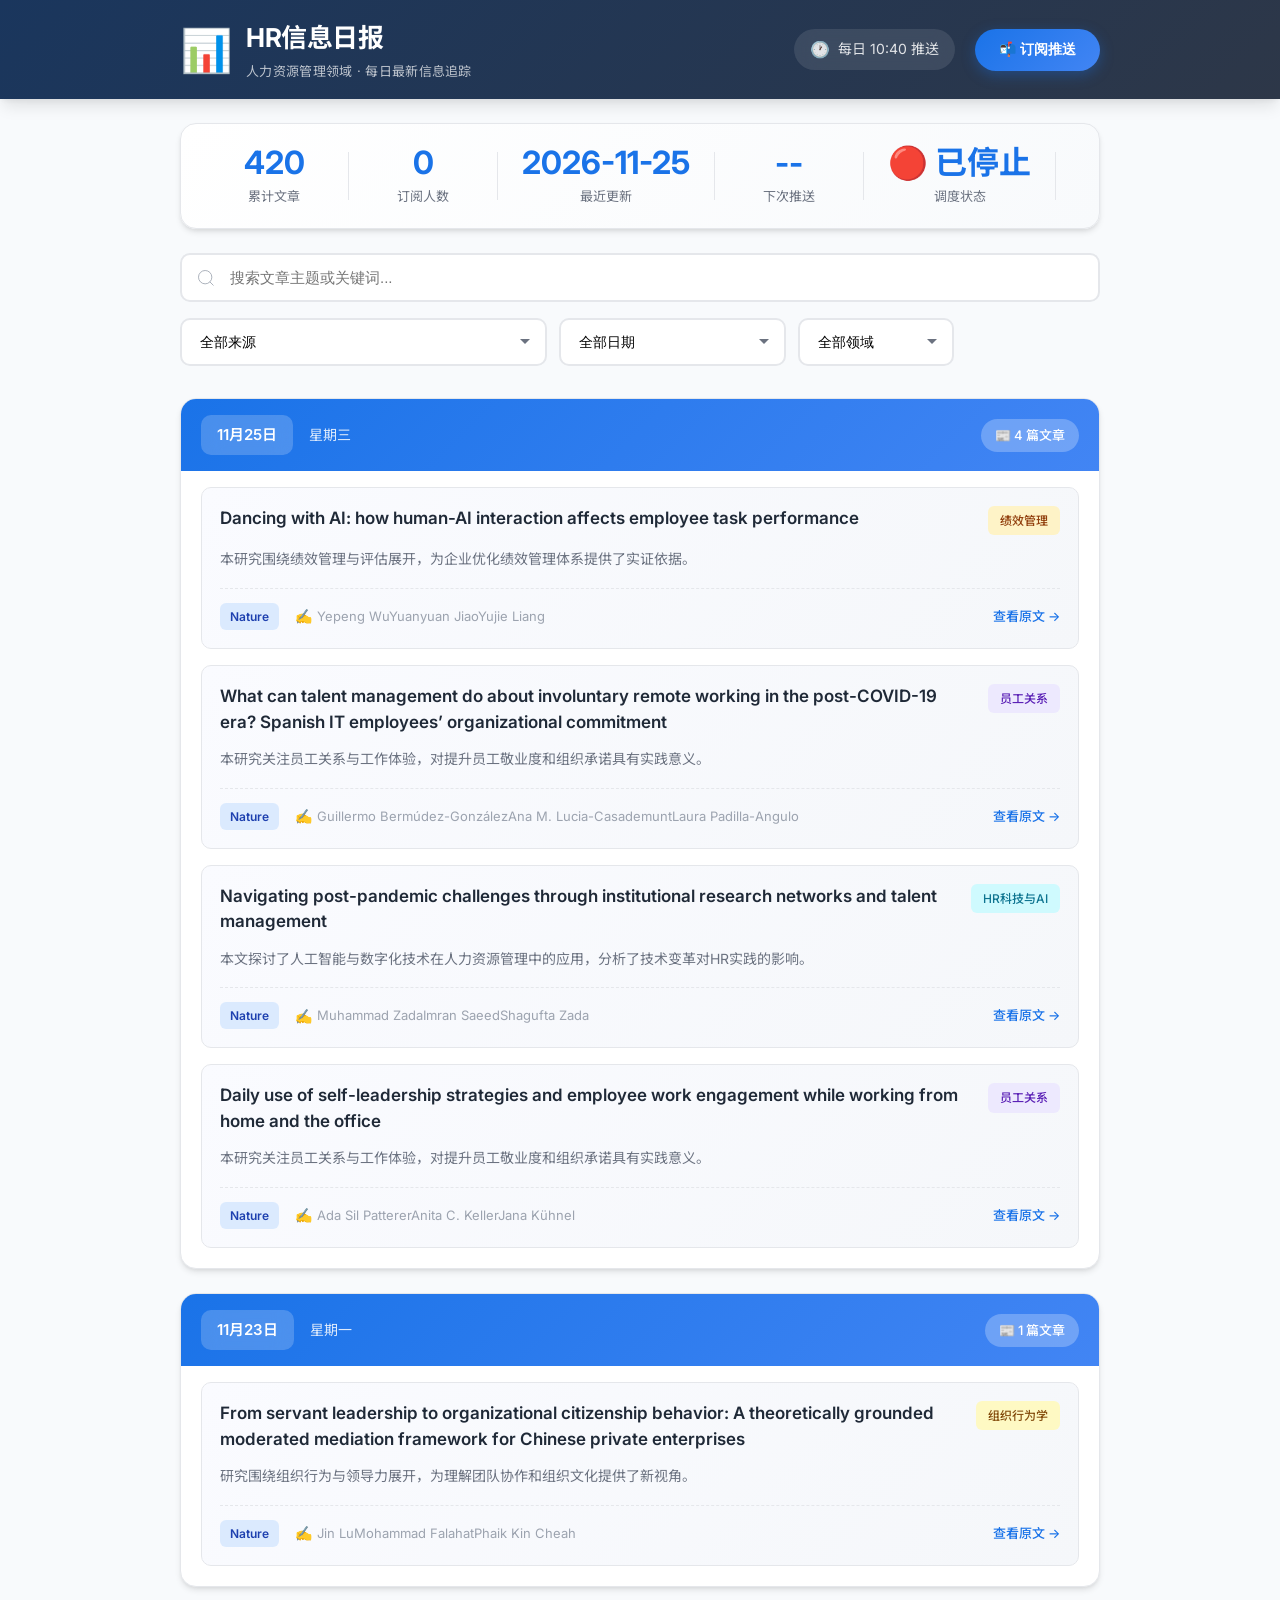
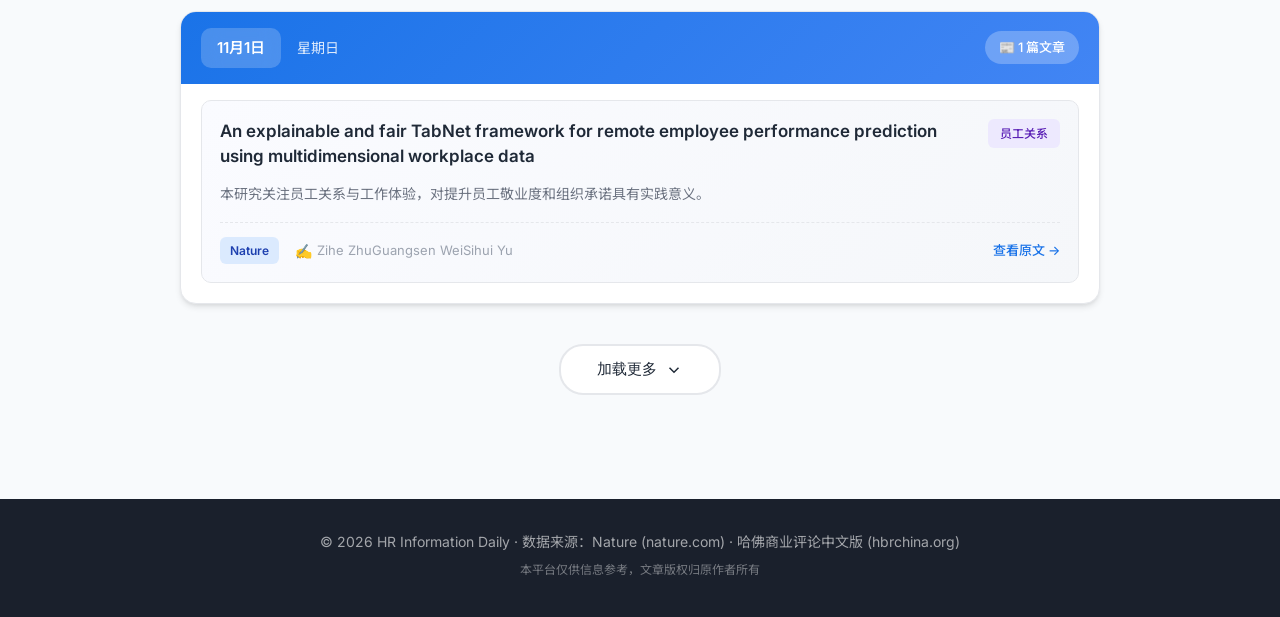
==== commit fa237289: "chore: 自动更新日报数据 2026-11-25" ====
--- a/static/index.html
+++ b/static/index.html
@@ -1018,13 +1018,13 @@
 
     <script>
 // ========== HR信息日报 - 自动更新数据 ==========
-// 最后更新: 2026-11-24 20:45:29
+// 最后更新: 2026-11-25 11:12:22
 // 文章总数: 420
 
 const dailyResearchData = [
     {
-        "date": "2026-11-24",
-        "weekday": "星期一",
+        "date": "2026-11-25",
+        "weekday": "星期二",
         "articles": [
             {
                 "id": 1536,
@@ -5296,9 +5296,9 @@
     const STATIC_SOURCES = [{"value": "HBR", "label": "HBR"}, {"value": "Harvard Business Review", "label": "Harvard Business Review"}, {"value": "Humanities and Social Sciences Communications", "label": "Humanities and Social Sciences Communications"}, {"value": "Nature", "label": "Nature"}, {"value": "Scientific Reports", "label": "Scientific Reports"}, {"value": "哈佛商业评论中文版", "label": "哈佛商业评论中文版"}];
     const STATIC_TOPICS = [{"value": "compensation", "label": "薪酬福利"}, {"value": "diversity", "label": "多元化与包容性"}, {"value": "employee-relations", "label": "员工关系"}, {"value": "hr-tech", "label": "HR科技与AI"}, {"value": "leadership", "label": "领导力"}, {"value": "organizational-behavior", "label": "组织行为学"}, {"value": "performance", "label": "绩效管理"}, {"value": "recruitment", "label": "招聘与选拔"}, {"value": "training", "label": "培训与发展"}];
     const STATIC_STATS = {"total_articles": 420, "total_subscribers": 0};
-    const STATIC_CALENDAR = [{"date": "2026-11-24", "weekday": "星期一", "article_count": 4}, {"date": "2026-11-23", "weekday": "星期日", "article_count": 1}, {"date": "2026-11-01", "weekday": "星期六", "article_count": 1}, {"date": "2026-10-03", "weekday": "星期五", "article_count": 1}, {"date": "2026-09-30", "weekday": "星期二", "article_count": 1}, {"date": "2026-09-07", "weekday": "星期日", "article_count": 1}, {"date": "2026-08-11", "weekday": "星期一", "article_count": 1}, {"date": "2026-07-10", "weekday": "星期四", "article_count": 1}, {"date": "2026-06-22", "weekday": "星期日", "article_count": 1}, {"date": "2026-05-06", "weekday": "星期二", "article_count": 393}, {"date": "2026-04-20", "weekday": "星期日", "article_count": 15}];
-    const STATIC_ARTICLES = [{"id": 1536, "title": "Dancing with AI: how human-AI interaction affects employee task performance", "topic": "performance", "topicLabel": "绩效管理", "summary": "本研究围绕绩效管理与评估展开，为企业优化绩效管理体系提供了实证依据。", "source": "Nature", "authors": "Yepeng WuYuanyuan JiaoYujie Liang", "link": "https://www.nature.com/articles/s41599-026-09043-5", "push_date": "2026-11-24", "publish_date": "2026-11-24", "fetched_date": "2026-11-24", "created_at": "2026-11-24"}, {"id": 650, "title": "What can talent management do about involuntary remote working in the post-COVID-19 era? Spanish IT employees’ organizational commitment", "topic": "employee-relations", "topicLabel": "员工关系", "summary": "本研究关注员工关系与工作体验，对提升员工敬业度和组织承诺具有实践意义。", "source": "Nature", "authors": "Guillermo Bermúdez-GonzálezAna M. Lucia-CasademuntLaura Padilla-Angulo", "link": "https://www.nature.com/articles/s41599-024-03514-3", "push_date": "2026-11-24", "publish_date": "2026-11-24", "fetched_date": "2026-11-24", "created_at": "2026-11-24"}, {"id": 649, "title": "Navigating post-pandemic challenges through institutional research networks and talent management", "topic": "hr-tech", "topicLabel": "HR科技与AI", "summary": "本文探讨了人工智能与数字化技术在人力资源管理中的应用，分析了技术变革对HR实践的影响。", "source": "Nature", "authors": "Muhammad ZadaImran SaeedShagufta Zada", "link": "https://www.nature.com/articles/s41599-024-03697-9", "push_date": "2026-11-24", "publish_date": "2026-11-24", "fetched_date": "2026-11-24", "created_at": "2026-11-24"}, {"id": 647, "title": "Daily use of self-leadership strategies and employee work engagement while working from home and the office", "topic": "employee-relations", "topicLabel": "员工关系", "summary": "本研究关注员工关系与工作体验，对提升员工敬业度和组织承诺具有实践意义。", "source": "Nature", "authors": "Ada Sil PattererAnita C. KellerJana Kühnel", "link": "https://www.nature.com/articles/s41598-024-71432-0", "push_date": "2026-11-24", "publish_date": "2026-11-24", "fetched_date": "2026-11-24", "created_at": "2026-11-24"}, {"id": 826, "title": "From servant leadership to organizational citizenship behavior: A theoretically grounded moderated mediation framework for Chinese private enterprises", "topic": "organizational-behavior", "topicLabel": "组织行为学", "summary": "研究围绕组织行为与领导力展开，为理解团队协作和组织文化提供了新视角。", "source": "Nature", "authors": "Jin LuMohammad FalahatPhaik Kin Cheah", "link": "https://www.nature.com/articles/s41599-024-03751-6", "push_date": "2026-11-23", "publish_date": "2026-11-23", "fetched_date": "2026-11-23", "created_at": "2026-11-23"}, {"id": 1869, "title": "An explainable and fair TabNet framework for remote employee performance prediction using multidimensional workplace data", "topic": "employee-relations", "topicLabel": "员工关系", "summary": "本研究关注员工关系与工作体验，对提升员工敬业度和组织承诺具有实践意义。", "source": "Nature", "authors": "Zihe ZhuGuangsen WeiSihui Yu", "link": "https://www.nature.com/articles/s41598-026-76297-z", "push_date": "2026-11-01", "publish_date": "2026-11-01", "fetched_date": "2026-11-01", "created_at": "2026-11-01"}, {"id": 1615, "title": "Corporate social responsibility and organizational performance: practices and future research agenda from a twenty-year review", "topic": "performance", "topicLabel": "绩效管理", "summary": "本研究围绕绩效管理与评估展开，为企业优化绩效管理体系提供了实证依据。", "source": "Nature", "authors": "Hongjiang PuQian Zhang", "link": "https://www.nature.com/articles/s41599-026-08802-8", "push_date": "2026-10-03", "publish_date": "2026-10-03", "fetched_date": "2026-10-03", "created_at": "2026-10-03"}, {"id": 1479, "title": "ND in Micro: neuroinclusion and neuroaffirmation for neurodivergent microbiologists", "topic": "diversity", "topicLabel": "多元化与包容性", "summary": "There is a growing awareness and visibility of neurodivergent people and our needs, but we still face workplace challenges. ND in Micro is a new global network that aims to connect, peer-support and raise the profile of neurodivergent microbiologists and our science through virtual and in-person activities and resources.", "source": "Nature", "authors": "Kirsty L. JonesRebecca ThomasKevin Maringer", "link": "https://www.nature.com/articles/s41579-026-01368-x", "push_date": "2026-09-30", "publish_date": "2026-09-30", "fetched_date": "2026-09-30", "created_at": "2026-09-30"}, {"id": 1411, "title": "Workplace ostracism and job performance: revisiting the limits of employee engagement in addressing workplace exclusion", "topic": "employee-relations", "topicLabel": "员工关系", "summary": "本研究关注员工关系与工作体验，对提升员工敬业度和组织承诺具有实践意义。", "source": "Nature", "authors": "Kailash Kumar SahuRavi Kumar MishraShreya Kushwaha", "link": "https://www.nature.com/articles/s41598-026-66273-y", "push_date": "2026-09-07", "publish_date": "2026-09-07", "fetched_date": "2026-09-07", "created_at": "2026-09-07"}, {"id": 1288, "title": "Leveraging neuroleadership and AI-integrated capabilities: empowering entrepreneurial leaders to drive SME performance", "topic": "performance", "topicLabel": "绩效管理", "summary": "本研究围绕绩效管理与评估展开，为企业优化绩效管理体系提供了实证依据。", "source": "Nature", "authors": "Muhammad MohsinMohamad Zulkifli Bin Abdul RahimYuen Yee Yen", "link": "https://www.nature.com/articles/s41599-026-08621-x", "push_date": "2026-08-11", "publish_date": "2026-08-11", "fetched_date": "2026-08-11", "created_at": "2026-08-11"}, {"id": 1064, "title": "Threshold conditions for employee innovation: qualitative evidence from hierarchical organizations", "topic": "employee-relations", "topicLabel": "员工关系", "summary": "本研究关注员工关系与工作体验，对提升员工敬业度和组织承诺具有实践意义。", "source": "Nature", "authors": "Mohamed Mohiya", "link": "https://www.nature.com/articles/s41598-026-60218-1", "push_date": "2026-07-10", "publish_date": "2026-07-10", "fetched_date": "2026-07-10", "created_at": "2026-07-10"}, {"id": 911, "title": "The influence of moral leadership (in)congruence on negative workplace gossip is explained by perceived hypocrisy", "topic": "employee-relations", "topicLabel": "员工关系", "summary": "本研究关注员工关系与工作体验，对提升员工敬业度和组织承诺具有实践意义。", "source": "Nature", "authors": "Qingling ChenZhaohui LiuGuanfeng Shi", "link": "https://www.nature.com/articles/s41598-026-54395-2", "push_date": "2026-06-22", "publish_date": "2026-06-22", "fetched_date": "2026-06-22", "created_at": "2026-06-22"}, {"id": 822, "title": "The startup balancing act: Hiring the right talent", "topic": "recruitment", "topicLabel": "招聘与选拔", "summary": "本研究探讨了招聘与人才选拔领域的重要议题，通过实证分析揭示了相关因素的影响机制和实践启示。", "source": "Nature", "authors": "Simon Moroney", "link": "https://www.nature.com/articles/nbt0598supp", "push_date": "2026-05-06", "publish_date": "2026-05-06", "fetched_date": "2026-05-06", "created_at": "2026-05-06"}, {"id": 821, "title": "Succession planning: Putting an organization's knowledge to work", "topic": "recruitment", "topicLabel": "招聘与选拔", "summary": "From recruiting the right candidate to developing new leadership from within, succession planning is essential for an organization to meet its strategic goals.", "source": "Nature", "authors": "Kevin ButlerDona E. Roche-Tarry", "link": "https://www.nature.com/articles/nbt0202-201", "push_date": "2026-05-06", "publish_date": "2026-05-06", "fetched_date": "2026-05-06", "created_at": "2026-05-06"}, {"id": 820, "title": "Effective Talent Management", "topic": "hr-tech", "topicLabel": "HR科技与AI", "summary": "Reprinted with permission from Electronic Recruiting News. For more articles like this seewww.interbiznet.com.", "source": "Nature", "authors": "Nature Editorial", "link": "https://www.nature.com/articles/nj0080", "push_date": "2026-05-06", "publish_date": "2026-05-06", "fetched_date": "2026-05-06", "created_at": "2026-05-06"}, {"id": 819, "title": "Using publicly available information to create exposure and risk-based ranking of chemicals used in the workplace and consumer products", "topic": "employee-relations", "topicLabel": "员工关系", "summary": "本研究关注员工关系与工作体验，对提升员工敬业度和组织承诺具有实践意义。", "source": "Nature", "authors": "Michael A JayjockChristine F ChaissonPaul S Price", "link": "https://www.nature.com/articles/jes200843", "push_date": "2026-05-06", "publish_date": "2026-05-06", "fetched_date": "2026-05-06", "created_at": "2026-05-06"}, {"id": 818, "title": "Back to balance: labour therapeutics and the depoliticisation of workplace distress", "topic": "employee-relations", "topicLabel": "员工关系", "summary": "本研究关注员工关系与工作体验，对提升员工敬业度和组织承诺具有实践意义。", "source": "Nature", "authors": "James Davies", "link": "https://www.nature.com/articles/palcomms201627", "push_date": "2026-05-06", "publish_date": "2026-05-06", "fetched_date": "2026-05-06", "created_at": "2026-05-06"}, {"id": 817, "title": "Stepping up to be a role model for LGBTQ inclusion in science", "topic": "diversity", "topicLabel": "多元化与包容性", "summary": "Neil Reavey describes how scientists can support or lead initiatives in their organizations.", "source": "Nature", "authors": "Neil Reavey", "link": "https://www.nature.com/articles/d41586-019-01146-1", "push_date": "2026-05-06", "publish_date": "2026-05-06", "fetched_date": "2026-05-06", "created_at": "2026-05-06"}, {"id": 816, "title": "Global labor flow network reveals the hierarchical organization and dynamics of geo-industrial clusters", "topic": "performance", "topicLabel": "绩效管理", "summary": "There is a lack of systematic approaches to identify and analyze the hierarchical structure of geo-industrial clusters at the global scale. Here the authors use LinkedIn's employment history data to construct a global labor flow network from which they find that the resulting geo-industrial clusters exhibit a stronger association between the influx of educated-workers and financial performance compared to existing aggregation units.", "source": "Nature", "authors": "Jaehyuk ParkIan B. WoodYong-Yeol Ahn", "link": "https://www.nature.com/articles/s41467-019-11380-w", "push_date": "2026-05-06", "publish_date": "2026-05-06", "fetched_date": "2026-05-06", "created_at": "2026-05-06"}, {"id": 815, "title": "Why we need to increase diversity in the immunology research community", "topic": "diversity", "topicLabel": "多元化与包容性", "summary": "The immunology research community lacks diversity, particularly at the top. Here I discuss diversity, inclusion and equity and their benefit to science. I suggest steps we can take to achieve a more diverse and inclusive community.", "source": "Nature", "authors": "Akiko Iwasaki", "link": "https://www.nature.com/articles/s41590-019-0470-6", "push_date": "2026-05-06", "publish_date": "2026-05-06", "fetched_date": "2026-05-06", "created_at": "2026-05-06"}, {"id": 814, "title": "Diversity and inclusion in Australian astronomy", "topic": "diversity", "topicLabel": "多元化与包容性", "summary": "An overview of the nationwide programmes that are making an impact on diversity, culture and climate in Australia is presented, along with the most promising and innovative initiatives in Australian universities and institutions.", "source": "Nature", "authors": "Lisa J. Kewley", "link": "https://www.nature.com/articles/s41550-019-0954-1", "push_date": "2026-05-06", "publish_date": "2026-05-06", "fetched_date": "2026-05-06", "created_at": "2026-05-06"}, {"id": 813, "title": "Diversity and inclusion: why it also makes business sense", "topic": "diversity", "topicLabel": "多元化与包容性", "summary": "A better balance of men and women in leadership positions could lead to higher profitability in scientific enterprises, argues Akshay Kumar.", "source": "Nature", "authors": "Nature Editorial", "link": "https://www.nature.com/articles/nindia", "push_date": "2026-05-06", "publish_date": "2026-05-06", "fetched_date": "2026-05-06", "created_at": "2026-05-06"}, {"id": 812, "title": "Improving sex and gender identity equity and inclusion at conservation and ecology conferences", "topic": "diversity", "topicLabel": "多元化与包容性", "summary": "Tulloch details a six-step timeline that improves ecology and conservation conference inclusion by embedding diversity and equity into planning, financing, marketing, scientific and social scheduling, evaluation and reporting.", "source": "Nature", "authors": "Ayesha I. T. Tulloch", "link": "https://www.nature.com/articles/s41559-020-1255-x", "push_date": "2026-05-06", "publish_date": "2026-05-06", "fetched_date": "2026-05-06", "created_at": "2026-05-06"}, {"id": 811, "title": "Age discrimination in the workplace hurts us all", "topic": "employee-relations", "topicLabel": "员工关系", "summary": "When older workers are discriminated against, everyone is affected. Age discrimination negatively impacts not only individual workers but also their families and the broader economy, argues Joo Yeoun Suh.", "source": "Nature", "authors": "Joo Yeoun Suh", "link": "https://www.nature.com/articles/s43587-020-00023-1", "push_date": "2026-05-06", "publish_date": "2026-05-06", "fetched_date": "2026-05-06", "created_at": "2026-05-06"}, {"id": 810, "title": "Equality, diversity and inclusion", "topic": "diversity", "topicLabel": "多元化与包容性", "summary": "本研究关注职场多元化和包容性议题，对促进公平就业和组织多样性具有重要启示。", "source": "Nature", "authors": "Priya Sharma", "link": "https://www.nature.com/articles/s41407-021-0588-x", "push_date": "2026-05-06", "publish_date": "2026-05-06", "fetched_date": "2026-05-06", "created_at": "2026-05-06"}, {"id": 809, "title": "Between a rock and a workplace", "topic": "employee-relations", "topicLabel": "员工关系", "summary": "Working spaces and cultures in the geosciences need to change in order to attract, safeguard and retain people with disabilities.", "source": "Nature", "authors": "Anya Lawrence", "link": "https://www.nature.com/articles/s41561-021-00775-4", "push_date": "2026-05-06", "publish_date": "2026-05-06", "fetched_date": "2026-05-06", "created_at": "2026-05-06"}, {"id": 808, "title": "Implementing diversity, equity and inclusion efforts at conferences", "topic": "diversity", "topicLabel": "多元化与包容性", "summary": "The scientific research environment struggles to be an inclusive and diverse place. Initiatives such as the Minority Carriers event at the Photovoltaics Specialists Conference not only support marginalized researchers but also delineate the changes that need to be made and actions that should be taken to make the research space inclusive.", "source": "Nature", "authors": "Lyndsey McMillon-Brown", "link": "https://www.nature.com/articles/s41560-021-00926-2", "push_date": "2026-05-06", "publish_date": "2026-05-06", "fetched_date": "2026-05-06", "created_at": "2026-05-06"}, {"id": 807, "title": "The scientific workplace in 2021", "topic": "employee-relations", "topicLabel": "员工关系", "summary": "The impact on careers of a lingering pandemic and industrial unrest were among the challenges faced by working scientists in the past 12 months", "source": "Nature", "authors": "Chris Woolston", "link": "https://www.nature.com/articles/d41586-021-03710-0", "push_date": "2026-05-06", "publish_date": "2026-05-06", "fetched_date": "2026-05-06", "created_at": "2026-05-06"}, {"id": 806, "title": "Reconsidering the role of alcohol in the scientific workplace", "topic": "employee-relations", "topicLabel": "员工关系", "summary": "Some societies and event organizers are rethinking their alcohol policies in a bid to be more inclusive.", "source": "Nature", "authors": "Nikki Forrester", "link": "https://www.nature.com/articles/d41586-021-03773-z", "push_date": "2026-05-06", "publish_date": "2026-05-06", "fetched_date": "2026-05-06", "created_at": "2026-05-06"}, {"id": 805, "title": "A talent network of Black microbiologists", "topic": "hr-tech", "topicLabel": "HR科技与AI", "summary": "本文探讨了人工智能与数字化技术在人力资源管理中的应用，分析了技术变革对HR实践的影响。", "source": "Nature", "authors": "Chelsey C. SpriggsNikea PittmanAriangela J. Kozik", "link": "https://www.nature.com/articles/s41564-022-01085-0", "push_date": "2026-05-06", "publish_date": "2026-05-06", "fetched_date": "2026-05-06", "created_at": "2026-05-06"}, {"id": 804, "title": "Workplace mistreatment for US women: best practices for counselors", "topic": "employee-relations", "topicLabel": "员工关系", "summary": "本研究关注员工关系与工作体验，对提升员工敬业度和组织承诺具有实践意义。", "source": "Nature", "authors": "Stephanie T. Burns", "link": "https://www.nature.com/articles/s41599-022-01154-z", "push_date": "2026-05-06", "publish_date": "2026-05-06", "fetched_date": "2026-05-06", "created_at": "2026-05-06"}, {"id": 803, "title": "Inclusion of LGBT+ researchers is key", "topic": "diversity", "topicLabel": "多元化与包容性", "summary": "本研究关注职场多元化和包容性议题，对促进公平就业和组织多样性具有重要启示。", "source": "Nature", "authors": "Deni Mazrekaj", "link": "https://www.nature.com/articles/d41586-022-01187-z", "push_date": "2026-05-06", "publish_date": "2026-05-06", "fetched_date": "2026-05-06", "created_at": "2026-05-06"}, {"id": 802, "title": "Funding and oversight for diversity initiatives", "topic": "diversity", "topicLabel": "多元化与包容性", "summary": "As the importance of diversity, equity and inclusion within teams grows, large organizations are starting to commit to funding and data-driven action to build on and sustain the momentum.", "source": "Nature", "authors": "Nature Editorial", "link": "https://www.nature.com/articles/s41550-022-01731-x", "push_date": "2026-05-06", "publish_date": "2026-05-06", "fetched_date": "2026-05-06", "created_at": "2026-05-06"}, {"id": 801, "title": "Diversity, equity and inclusion actions from the NCATS Clinical and Translational Science awarded programs", "topic": "diversity", "topicLabel": "多元化与包容性", "summary": "本研究关注职场多元化和包容性议题，对促进公平就业和组织多样性具有重要启示。", "source": "Nature", "authors": "L. Ebony BoulwareAlfred VitaleLeonard E. Egede", "link": "https://www.nature.com/articles/s41591-022-01863-7", "push_date": "2026-05-06", "publish_date": "2026-05-06", "fetched_date": "2026-05-06", "created_at": "2026-05-06"}, {"id": 800, "title": "Motivators of employee commitment at multinational organisations in emerging economies: Empirical evidence from Nigeria", "topic": "employee-relations", "topicLabel": "员工关系", "summary": "本研究关注员工关系与工作体验，对提升员工敬业度和组织承诺具有实践意义。", "source": "Nature", "authors": "Henry Inegbedion", "link": "https://www.nature.com/articles/s41599-022-01169-6", "push_date": "2026-05-06", "publish_date": "2026-05-06", "fetched_date": "2026-05-06", "created_at": "2026-05-06"}, {"id": 799, "title": "Community voices: policy proposals to promote inclusion in academia through the lens of women in science", "topic": "diversity", "topicLabel": "多元化与包容性", "summary": "Diversity is a creative force that broadens views and enhances ideas; it increases productivity as well as the impact of our science, making our respective organisations more agile and timely. Equality of opportunity is a key to success for any research organisation. Here we argue that every research organisation, whether in academia or in industry, needs to have better inclusion policies to harness the benefits of diversity in research. Drawing from our personal experiences and perspectives as women in science, we share our suggestions on how to promote inclusion in academia and create a better research culture for all. Our shared experiences highlight the many hurdles women in science face on a daily basis. We stress that rules and regulations, as well as education for awareness, will play critical role in this much needed shift from a male-dominated scientific culture that dates from Victorian times to a modern focus on gender equality in science. The key ingredients of this new culture will be flexibility, transparency, fairness and thoughtfulness.", "source": "Nature", "authors": "Sarah A. TeichmannMuzlifah HaniffaJasmin Fisher", "link": "https://www.nature.com/articles/s41467-022-31616-6", "push_date": "2026-05-06", "publish_date": "2026-05-06", "fetched_date": "2026-05-06", "created_at": "2026-05-06"}, {"id": 798, "title": "Organizational culture as a mediator of credible leadership influence on work engagement: empirical studies in private hospitals in East Java, Indonesia", "topic": "organizational-behavior", "topicLabel": "组织行为学", "summary": "研究围绕组织行为与领导力展开，为理解团队协作和组织文化提供了新视角。", "source": "Nature", "authors": "Veronika Agustini SrimulyaniYustinus Budi Hermanto", "link": "https://www.nature.com/articles/s41599-022-01289-z", "push_date": "2026-05-06", "publish_date": "2026-05-06", "fetched_date": "2026-05-06", "created_at": "2026-05-06"}, {"id": 797, "title": "BDA CPD course on Equality, Diversity and Inclusion", "topic": "diversity", "topicLabel": "多元化与包容性", "summary": "本研究关注职场多元化和包容性议题，对促进公平就业和组织多样性具有重要启示。", "source": "Nature", "authors": "Nature Editorial", "link": "https://www.nature.com/articles/s41404-022-1766-z", "push_date": "2026-05-06", "publish_date": "2026-05-06", "fetched_date": "2026-05-06", "created_at": "2026-05-06"}, {"id": 796, "title": "Diversity and inclusion is a must to make innovation work for all", "topic": "diversity", "topicLabel": "多元化与包容性", "summary": "Fostering a creative and constructive dynamic between groups is a recipe for success.", "source": "Nature", "authors": "Marte C. W. Solheim", "link": "https://www.nature.com/articles/d41586-022-04205-2", "push_date": "2026-05-06", "publish_date": "2026-05-06", "fetched_date": "2026-05-06", "created_at": "2026-05-06"}, {"id": 795, "title": "Equality, diversity and inclusion and dental care professionals", "topic": "diversity", "topicLabel": "多元化与包容性", "summary": "本研究关注职场多元化和包容性议题，对促进公平就业和组织多样性具有重要启示。", "source": "Nature", "authors": "Miranda SteeplesSimone Ruzario", "link": "https://www.nature.com/articles/s41415-023-5456-y", "push_date": "2026-05-06", "publish_date": "2026-05-06", "fetched_date": "2026-05-06", "created_at": "2026-05-06"}, {"id": 794, "title": "Stages of organizational development and employee assistance programs in Taiwan", "topic": "training", "topicLabel": "培训与发展", "summary": "本文聚焦于员工培训与职业发展话题，研究发现对组织学习和人才成长具有重要参考价值。", "source": "Nature", "authors": "Yin-Che ChenYun-Chu ChenHui-Chuang Chu", "link": "https://www.nature.com/articles/s41599-023-01567-4", "push_date": "2026-05-06", "publish_date": "2026-05-06", "fetched_date": "2026-05-06", "created_at": "2026-05-06"}, {"id": 793, "title": "Scientists with intersecting privilege must work towards institutional inclusion", "topic": "diversity", "topicLabel": "多元化与包容性", "summary": "The enduring lack of diversity, equity and inclusion (DEI) in academia is arguably the biggest challenge facing universities. Progress has been slow and dependent on the efforts of marginalized faculty. We explain why this is a problem, offer potential solutions and ask those with intersecting privilege and power to be the drivers of change.", "source": "Nature", "authors": "Felicity M. DavisSalah EliasVaishnavi Ananthanarayanan", "link": "https://www.nature.com/articles/s41556-023-01143-7", "push_date": "2026-05-06", "publish_date": "2026-05-06", "fetched_date": "2026-05-06", "created_at": "2026-05-06"}, {"id": 792, "title": "Factors influencing home care workers’ loyalty in long-term nursing services", "topic": "hr-tech", "topicLabel": "HR科技与AI", "summary": "本文探讨了人工智能与数字化技术在人力资源管理中的应用，分析了技术变革对HR实践的影响。", "source": "Nature", "authors": "Wei HsuYen-Chi ChaoChih-Hao Yang", "link": "https://www.nature.com/articles/s41599-023-01819-3", "push_date": "2026-05-06", "publish_date": "2026-05-06", "fetched_date": "2026-05-06", "created_at": "2026-05-06"}, {"id": 791, "title": "What is hindering the drug development industry from achieving diversity, equity and inclusion in its workforce?", "topic": "diversity", "topicLabel": "多元化与包容性", "summary": "Establishing accountability by implementing measurable metrics to track and monitor DEI dynamics can ensure that it becomes central to an organization’s strategy.", "source": "Nature", "authors": "Jennifer Y. KimEmily Botto", "link": "https://www.nature.com/articles/s41587-023-01817-5", "push_date": "2026-05-06", "publish_date": "2026-05-06", "fetched_date": "2026-05-06", "created_at": "2026-05-06"}, {"id": 790, "title": "The interplay between internal communication, employee engagement, job satisfaction, and employee loyalty in higher education institutions in Vietnam", "topic": "employee-relations", "topicLabel": "员工关系", "summary": "本研究关注员工关系与工作体验，对提升员工敬业度和组织承诺具有实践意义。", "source": "Nature", "authors": "Cao Minh Anh NguyenMinh-Tri Ha", "link": "https://www.nature.com/articles/s41599-023-01806-8", "push_date": "2026-05-06", "publish_date": "2026-05-06", "fetched_date": "2026-05-06", "created_at": "2026-05-06"}, {"id": 789, "title": "AI technology application and employee responsibility", "topic": "employee-relations", "topicLabel": "员工关系", "summary": "本研究关注员工关系与工作体验，对提升员工敬业度和组织承诺具有实践意义。", "source": "Nature", "authors": "Jing WangZeyu XingRui Zhang", "link": "https://www.nature.com/articles/s41599-023-01843-3", "push_date": "2026-05-06", "publish_date": "2026-05-06", "fetched_date": "2026-05-06", "created_at": "2026-05-06"}, {"id": 788, "title": "Family–work conflict and work-from-home productivity: do work engagement and self-efficacy mediate?", "topic": "performance", "topicLabel": "绩效管理", "summary": "本研究围绕绩效管理与评估展开，为企业优化绩效管理体系提供了实证依据。", "source": "Nature", "authors": "Seng-Su TsangZhih-Lin LiuThi Vinh Tran Nguyen", "link": "https://www.nature.com/articles/s41599-023-01929-y", "push_date": "2026-05-06", "publish_date": "2026-05-06", "fetched_date": "2026-05-06", "created_at": "2026-05-06"}, {"id": 787, "title": "Workplace-based knowledge exchange programmes between academics, policymakers and providers in the health and social care sector: a scoping review and mapping exercise", "topic": "employee-relations", "topicLabel": "员工关系", "summary": "本研究关注员工关系与工作体验，对提升员工敬业度和组织承诺具有实践意义。", "source": "Nature", "authors": "Stephanie KumpunenBernadeta BridgwoodLuisa M. Pettigrew", "link": "https://www.nature.com/articles/s41599-023-01932-3", "push_date": "2026-05-06", "publish_date": "2026-05-06", "fetched_date": "2026-05-06", "created_at": "2026-05-06"}, {"id": 786, "title": "Knowledge sharing and innovation performance: a case study on the impact of organizational culture, structural capital, human resource management practices, and relational capital of real estate agents", "topic": "organizational-behavior", "topicLabel": "组织行为学", "summary": "研究围绕组织行为与领导力展开，为理解团队协作和组织文化提供了新视角。", "source": "Nature", "authors": "Chung-Chang LeeWen-Chih YehYuan-Chen Luo", "link": "https://www.nature.com/articles/s41599-023-02185-w", "push_date": "2026-05-06", "publish_date": "2026-05-06", "fetched_date": "2026-05-06", "created_at": "2026-05-06"}, {"id": 785, "title": "A field study of the impacts of workplace diversity on the recruitment of minority group members", "topic": "recruitment", "topicLabel": "招聘与选拔", "summary": "A Registered Report field study by Nichols et al. finds little evidence that images of organizational diversity change the volume or quality of minority applicants. Stronger commitments to diversity may be needed to increase recruitment of minority applicants.", "source": "Nature", "authors": "Aaron D. NicholsJordan AxtDan Ariely", "link": "https://www.nature.com/articles/s41562-023-01731-5", "push_date": "2026-05-06", "publish_date": "2026-05-06", "fetched_date": "2026-05-06", "created_at": "2026-05-06"}, {"id": 784, "title": "Emotional intelligence as a conduit for improved occupational health safety environment in the oil and gas sector", "topic": "hr-tech", "topicLabel": "HR科技与AI", "summary": "本文探讨了人工智能与数字化技术在人力资源管理中的应用，分析了技术变革对HR实践的影响。", "source": "Nature", "authors": "Nkrumah Nana Kwame EdmundLiu SuxiaArielle Doris Tetgoum Kachie", "link": "https://www.nature.com/articles/s41598-023-46886-3", "push_date": "2026-05-06", "publish_date": "2026-05-06", "fetched_date": "2026-05-06", "created_at": "2026-05-06"}, {"id": 783, "title": "The achievement of gender parity in a large astrophysics research centre", "topic": "diversity", "topicLabel": "多元化与包容性", "summary": "The ASTRO 3D Centre of Excellence achieved 50% women personnel over a 5 yr time-frame by implementing a suite of evidence-based recruitment and retention initiatives. These initiatives changed how postdoctoral researchers were recruited and helped to develop a supportive and positive culture.", "source": "Nature", "authors": "Lisa J. KewleyJ. Stuart B. WyitheIngrid McCarthy", "link": "https://www.nature.com/articles/s41550-023-02079-6", "push_date": "2026-05-06", "publish_date": "2026-05-06", "fetched_date": "2026-05-06", "created_at": "2026-05-06"}, {"id": 782, "title": "Employee work engagement in the digital transformation of enterprises: a fuzzy-set qualitative comparative analysis", "topic": "employee-relations", "topicLabel": "员工关系", "summary": "本研究关注员工关系与工作体验，对提升员工敬业度和组织承诺具有实践意义。", "source": "Nature", "authors": "Di YeBin XuYenchun Jim Wu", "link": "https://www.nature.com/articles/s41599-023-02418-y", "push_date": "2026-05-06", "publish_date": "2026-05-06", "fetched_date": "2026-05-06", "created_at": "2026-05-06"}, {"id": 781, "title": "Lifelong learning in the workplace: the knowledge management role of corporate universities in China", "topic": "training", "topicLabel": "培训与发展", "summary": "本文聚焦于员工培训与职业发展话题，研究发现对组织学习和人才成长具有重要参考价值。", "source": "Nature", "authors": "Yuhang HanYi ZhouJiaoyan Jiang", "link": "https://www.nature.com/articles/s41599-024-02693-3", "push_date": "2026-05-06", "publish_date": "2026-05-06", "fetched_date": "2026-05-06", "created_at": "2026-05-06"}, {"id": 780, "title": "The relationship between strategic human resource management, green innovation and environmental performance: a moderated-mediation model", "topic": "performance", "topicLabel": "绩效管理", "summary": "本研究围绕绩效管理与评估展开，为企业优化绩效管理体系提供了实证依据。", "source": "Nature", "authors": "Michael Yao-Ping PengLi ZhangYuan He", "link": "https://www.nature.com/articles/s41599-024-02754-7", "push_date": "2026-05-06", "publish_date": "2026-05-06", "fetched_date": "2026-05-06", "created_at": "2026-05-06"}, {"id": 779, "title": "Workplace cyberbullying and social capital among Jordanian university academic staff: a cross-sectional study", "topic": "employee-relations", "topicLabel": "员工关系", "summary": "本研究关注员工关系与工作体验，对提升员工敬业度和组织承诺具有实践意义。", "source": "Nature", "authors": "Maissa N. AlrawashdehRula Odeh AlsawalqaAbdullah Mahmod Ibrahim", "link": "https://www.nature.com/articles/s41599-024-02805-z", "push_date": "2026-05-06", "publish_date": "2026-05-06", "fetched_date": "2026-05-06", "created_at": "2026-05-06"}, {"id": 778, "title": "A framework for the facilitation of accelerated leadership and management capability development in the workplace", "topic": "training", "topicLabel": "培训与发展", "summary": "本文聚焦于员工培训与职业发展话题，研究发现对组织学习和人才成长具有重要参考价值。", "source": "Nature", "authors": "Gregory J. HarperRoslyn CameronChristine Edwards", "link": "https://www.nature.com/articles/s41599-024-02758-3", "push_date": "2026-05-06", "publish_date": "2026-05-06", "fetched_date": "2026-05-06", "created_at": "2026-05-06"}, {"id": 777, "title": "Workplace digitalization and workload: changes and reciprocal relations across 3 years", "topic": "employee-relations", "topicLabel": "员工关系", "summary": "本研究关注员工关系与工作体验，对提升员工敬业度和组织承诺具有实践意义。", "source": "Nature", "authors": "Hannes ZacherCort W. Rudolph", "link": "https://www.nature.com/articles/s41598-024-56537-w", "push_date": "2026-05-06", "publish_date": "2026-05-06", "fetched_date": "2026-05-06", "created_at": "2026-05-06"}, {"id": 776, "title": "An investigation into employees’ factors of flexible working hours (FWH) for productivity in Saudi: a mixed qualitative triangulation", "topic": "performance", "topicLabel": "绩效管理", "summary": "本研究围绕绩效管理与评估展开，为企业优化绩效管理体系提供了实证依据。", "source": "Nature", "authors": "Mohamed Mohiya", "link": "https://www.nature.com/articles/s41599-024-02929-2", "push_date": "2026-05-06", "publish_date": "2026-05-06", "fetched_date": "2026-05-06", "created_at": "2026-05-06"}, {"id": 775, "title": "Dangers of speech technology for workplace diversity", "topic": "employee-relations", "topicLabel": "员工关系", "summary": "Speech technology offers many applications to enhance employee productivity and efficiency. Yet new dangers arise for marginalized groups, potentially jeopardizing organizational efforts to promote workplace diversity. Our analysis delves into three critical risks of speech technology and offers guidance for mitigating these risks responsibly.", "source": "Nature", "authors": "Mike Horia Mihail TeodorescuMingang K. GeigerLily Morse", "link": "https://www.nature.com/articles/s42256-024-00827-5", "push_date": "2026-05-06", "publish_date": "2026-05-06", "fetched_date": "2026-05-06", "created_at": "2026-05-06"}, {"id": 774, "title": "Decent work and innovative work behavior of academic staff in higher education institutions: the mediating role of work engagement and job self-efficacy", "topic": "training", "topicLabel": "培训与发展", "summary": "本文聚焦于员工培训与职业发展话题，研究发现对组织学习和人才成长具有重要参考价值。", "source": "Nature", "authors": "Rasha S. HassanHala M. G. AminHebatallah Ghoneim", "link": "https://www.nature.com/articles/s41599-024-03177-0", "push_date": "2026-05-06", "publish_date": "2026-05-06", "fetched_date": "2026-05-06", "created_at": "2026-05-06"}, {"id": 773, "title": "Employees’ pro-environmental behavior in an organization: a case study in the UAE", "topic": "employee-relations", "topicLabel": "员工关系", "summary": "本研究关注员工关系与工作体验，对提升员工敬业度和组织承诺具有实践意义。", "source": "Nature", "authors": "Nadin AlherimiZeki MarvaAyman Alzaatreh", "link": "https://www.nature.com/articles/s41598-024-66047-4", "push_date": "2026-05-06", "publish_date": "2026-05-06", "fetched_date": "2026-05-06", "created_at": "2026-05-06"}, {"id": 772, "title": "Enhancing organizational sustainable innovation performance through organizational readiness for big data analytics", "topic": "organizational-behavior", "topicLabel": "组织行为学", "summary": "研究围绕组织行为与领导力展开，为理解团队协作和组织文化提供了新视角。", "source": "Nature", "authors": "Muhammad ArshadAneela QadirMuhammad Rafique", "link": "https://www.nature.com/articles/s41599-024-03424-4", "push_date": "2026-05-06", "publish_date": "2026-05-06", "fetched_date": "2026-05-06", "created_at": "2026-05-06"}, {"id": 771, "title": "Breaking down barriers: exploring the impact of social capital on knowledge sharing and transfer in the workplace", "topic": "employee-relations", "topicLabel": "员工关系", "summary": "本研究关注员工关系与工作体验，对提升员工敬业度和组织承诺具有实践意义。", "source": "Nature", "authors": "Michael Yao-Ping Peng", "link": "https://www.nature.com/articles/s41599-024-03384-9", "push_date": "2026-05-06", "publish_date": "2026-05-06", "fetched_date": "2026-05-06", "created_at": "2026-05-06"}, {"id": 770, "title": "Lived experiences of sexual minorities in their achievement of leadership and psychosocial well-being in organizational settings", "topic": "organizational-behavior", "topicLabel": "组织行为学", "summary": "研究围绕组织行为与领导力展开，为理解团队协作和组织文化提供了新视角。", "source": "Nature", "authors": "Renata Della TorreHenrique Pereira", "link": "https://www.nature.com/articles/s41599-024-03504-5", "push_date": "2026-05-06", "publish_date": "2026-05-06", "fetched_date": "2026-05-06", "created_at": "2026-05-06"}, {"id": 769, "title": "Report finds only one in three black academics say that their workplace is inclusive", "topic": "employee-relations", "topicLabel": "员工关系", "summary": "本研究关注员工关系与工作体验，对提升员工敬业度和组织承诺具有实践意义。", "source": "Nature", "authors": "Nature Editorial", "link": "https://www.nature.com/articles/s41404-024-2888-2", "push_date": "2026-05-06", "publish_date": "2026-05-06", "fetched_date": "2026-05-06", "created_at": "2026-05-06"}, {"id": 768, "title": "Generative AI as a catalyst for HRM practices: mediating effects of trust", "topic": "hr-tech", "topicLabel": "HR科技与AI", "summary": "本文探讨了人工智能与数字化技术在人力资源管理中的应用，分析了技术变革对HR实践的影响。", "source": "Nature", "authors": "K. D. V. PrasadTanmoy De", "link": "https://www.nature.com/articles/s41599-024-03842-4", "push_date": "2026-05-06", "publish_date": "2026-05-06", "fetched_date": "2026-05-06", "created_at": "2026-05-06"}, {"id": 767, "title": "From challenges to opportunities: navigating the human response to automated agents in the workplace", "topic": "employee-relations", "topicLabel": "员工关系", "summary": "本研究关注员工关系与工作体验，对提升员工敬业度和组织承诺具有实践意义。", "source": "Nature", "authors": "Ivan ÐulaTabea BerberenaMaria Wirzberger", "link": "https://www.nature.com/articles/s41599-024-03962-x", "push_date": "2026-05-06", "publish_date": "2026-05-06", "fetched_date": "2026-05-06", "created_at": "2026-05-06"}, {"id": 766, "title": "‘Anyone engaging in scientific practice shouldn’t be excluded’: The United Kingdom’s only Black chemistry professor, on diversity", "topic": "diversity", "topicLabel": "多元化与包容性", "summary": "Chemist Robert Mokaya works to advance equality in science for Black researchers in the United Kingdom and sub-Saharan Africa.", "source": "Nature", "authors": "Shihab Jamal", "link": "https://www.nature.com/articles/d41586-024-02972-8", "push_date": "2026-05-06", "publish_date": "2026-05-06", "fetched_date": "2026-05-06", "created_at": "2026-05-06"}, {"id": 765, "title": "Beyond diversity: the impact mechanism of organizational inclusion on employee knowledge hoarding", "topic": "diversity", "topicLabel": "多元化与包容性", "summary": "本研究关注职场多元化和包容性议题，对促进公平就业和组织多样性具有重要启示。", "source": "Nature", "authors": "Qingheng ChengQiao YanTing Nie", "link": "https://www.nature.com/articles/s41599-024-04085-z", "push_date": "2026-05-06", "publish_date": "2026-05-06", "fetched_date": "2026-05-06", "created_at": "2026-05-06"}, {"id": 764, "title": "Diversity and inclusion have greater support than most Americans think", "topic": "diversity", "topicLabel": "多元化与包容性", "summary": "本研究关注职场多元化和包容性议题，对促进公平就业和组织多样性具有重要启示。", "source": "Nature", "authors": "Naomi IsenbergMarkus Brauer", "link": "https://www.nature.com/articles/s41598-024-76761-8", "push_date": "2026-05-06", "publish_date": "2026-05-06", "fetched_date": "2026-05-06", "created_at": "2026-05-06"}, {"id": 763, "title": "Understanding the landscape: assistive technology and work challenges for people with disabilities in Saudi Arabia", "topic": "hr-tech", "topicLabel": "HR科技与AI", "summary": "本文探讨了人工智能与数字化技术在人力资源管理中的应用，分析了技术变革对HR实践的影响。", "source": "Nature", "authors": "Adel Saber AlanaziHoucine Benlaria", "link": "https://www.nature.com/articles/s41599-024-04023-z", "push_date": "2026-05-06", "publish_date": "2026-05-06", "fetched_date": "2026-05-06", "created_at": "2026-05-06"}, {"id": 762, "title": "Code green: ethical leadership’s role in reconciling AI-induced job insecurity with pro-environmental behavior in the digital workplace", "topic": "organizational-behavior", "topicLabel": "组织行为学", "summary": "研究围绕组织行为与领导力展开，为理解团队协作和组织文化提供了新视角。", "source": "Nature", "authors": "Byung-Jik KimMin-Jik KimJulak Lee", "link": "https://www.nature.com/articles/s41599-024-04139-2", "push_date": "2026-05-06", "publish_date": "2026-05-06", "fetched_date": "2026-05-06", "created_at": "2026-05-06"}, {"id": 761, "title": "Interrelation between human capital management and ESG engagement: evidence from S&P 500 firms", "topic": "employee-relations", "topicLabel": "员工关系", "summary": "本研究关注员工关系与工作体验，对提升员工敬业度和组织承诺具有实践意义。", "source": "Nature", "authors": "Xinyu CaiHua XiangAkmal Durmanov", "link": "https://www.nature.com/articles/s41599-024-04189-6", "push_date": "2026-05-06", "publish_date": "2026-05-06", "fetched_date": "2026-05-06", "created_at": "2026-05-06"}, {"id": 760, "title": "The nexus between cyberloafing and employee well-being: role of creativity in the Nigerian service sector", "topic": "employee-relations", "topicLabel": "员工关系", "summary": "本研究关注员工关系与工作体验，对提升员工敬业度和组织承诺具有实践意义。", "source": "Nature", "authors": "Adacha Felix KwalaMary Agoyi", "link": "https://www.nature.com/articles/s41599-024-03928-z", "push_date": "2026-05-06", "publish_date": "2026-05-06", "fetched_date": "2026-05-06", "created_at": "2026-05-06"}, {"id": 759, "title": "Influence of employee impact on their evaluation of enterprise digital capability: a mediated moderation model", "topic": "performance", "topicLabel": "绩效管理", "summary": "本研究围绕绩效管理与评估展开，为企业优化绩效管理体系提供了实证依据。", "source": "Nature", "authors": "Qiwei ZhouLingqiao ZangFeiqiang Fu", "link": "https://www.nature.com/articles/s41599-024-04288-4", "push_date": "2026-05-06", "publish_date": "2026-05-06", "fetched_date": "2026-05-06", "created_at": "2026-05-06"}, {"id": 758, "title": "The effect of leadership styles on employee’s performance in Ethiopian sports organizations with mediating and moderating roles", "topic": "performance", "topicLabel": "绩效管理", "summary": "本研究围绕绩效管理与评估展开，为企业优化绩效管理体系提供了实证依据。", "source": "Nature", "authors": "Yifan LiuAbyot Abdela AliYi Xiao", "link": "https://www.nature.com/articles/s41598-024-81788-y", "push_date": "2026-05-06", "publish_date": "2026-05-06", "fetched_date": "2026-05-06", "created_at": "2026-05-06"}, {"id": 757, "title": "Explaining the influence of biophilic design on employee well-being", "topic": "employee-relations", "topicLabel": "员工关系", "summary": "本研究关注员工关系与工作体验，对提升员工敬业度和组织承诺具有实践意义。", "source": "Nature", "authors": "Carmen ValorRaquel RedondoIsabel Carrero", "link": "https://www.nature.com/articles/s41598-024-83791-9", "push_date": "2026-05-06", "publish_date": "2026-05-06", "fetched_date": "2026-05-06", "created_at": "2026-05-06"}, {"id": 756, "title": "Authentic leadership: bridging the gap between perception of organizational politics and employee attitudes in public sector museums", "topic": "organizational-behavior", "topicLabel": "组织行为学", "summary": "研究围绕组织行为与领导力展开，为理解团队协作和组织文化提供了新视角。", "source": "Nature", "authors": "Muhammad AsifZhiqiang MaWeijun Hu", "link": "https://www.nature.com/articles/s41599-024-04310-9", "push_date": "2026-05-06", "publish_date": "2026-05-06", "fetched_date": "2026-05-06", "created_at": "2026-05-06"}, {"id": 755, "title": "Enhancing organizational performance: how gender diversity enhances employee engagement and commitment", "topic": "employee-relations", "topicLabel": "员工关系", "summary": "本研究关注员工关系与工作体验，对提升员工敬业度和组织承诺具有实践意义。", "source": "Nature", "authors": "Nawal AdamAreej Alfawaz", "link": "https://www.nature.com/articles/s41599-025-04441-7", "push_date": "2026-05-06", "publish_date": "2026-05-06", "fetched_date": "2026-05-06", "created_at": "2026-05-06"}, {"id": 754, "title": "Determining human resource management key indicators and their impact on organizational performance using deep reinforcement learning", "topic": "training", "topicLabel": "培训与发展", "summary": "本文聚焦于员工培训与职业发展话题，研究发现对组织学习和人才成长具有重要参考价值。", "source": "Nature", "authors": "Zongyu Sun", "link": "https://www.nature.com/articles/s41598-025-86910-2", "push_date": "2026-05-06", "publish_date": "2026-05-06", "fetched_date": "2026-05-06", "created_at": "2026-05-06"}, {"id": 753, "title": "Professional demand analysis for teaching Chinese to speakers of other languages: a text mining approach on internet recruitment platforms", "topic": "recruitment", "topicLabel": "招聘与选拔", "summary": "本研究探讨了招聘与人才选拔领域的重要议题，通过实证分析揭示了相关因素的影响机制和实践启示。", "source": "Nature", "authors": "Xingrong GuoXingjia WangYiming Guo", "link": "https://www.nature.com/articles/s41599-025-04596-3", "push_date": "2026-05-06", "publish_date": "2026-05-06", "fetched_date": "2026-05-06", "created_at": "2026-05-06"}, {"id": 752, "title": "AI feedback and workplace social support in enhancing occupational self-efficacy: a randomized controlled trial in Japan", "topic": "employee-relations", "topicLabel": "员工关系", "summary": "本研究关注员工关系与工作体验，对提升员工敬业度和组织承诺具有实践意义。", "source": "Nature", "authors": "Yasushi WatanabeMasataka NakayamaYukiko Uchida", "link": "https://www.nature.com/articles/s41598-025-94985-0", "push_date": "2026-05-06", "publish_date": "2026-05-06", "fetched_date": "2026-05-06", "created_at": "2026-05-06"}, {"id": 751, "title": "The ethical threat of loneliness: the impact of workplace loneliness on cheating behavior", "topic": "employee-relations", "topicLabel": "员工关系", "summary": "本研究关注员工关系与工作体验，对提升员工敬业度和组织承诺具有实践意义。", "source": "Nature", "authors": "Rui YanYang YangManlu Zhao", "link": "https://www.nature.com/articles/s41599-025-04769-0", "push_date": "2026-05-06", "publish_date": "2026-05-06", "fetched_date": "2026-05-06", "created_at": "2026-05-06"}, {"id": 750, "title": "Optimizing employee satisfaction in India’s IT sector: a focus on employer branding", "topic": "employee-relations", "topicLabel": "员工关系", "summary": "本研究关注员工关系与工作体验，对提升员工敬业度和组织承诺具有实践意义。", "source": "Nature", "authors": "Anupama SharmaRahul RajMohammad Asif", "link": "https://www.nature.com/articles/s41599-024-03689-9", "push_date": "2026-05-06", "publish_date": "2026-05-06", "fetched_date": "2026-05-06", "created_at": "2026-05-06"}, {"id": 749, "title": "The effect of social media on employee engagement: the mediating role of job satisfaction and perceived organizational support", "topic": "employee-relations", "topicLabel": "员工关系", "summary": "本研究关注员工关系与工作体验，对提升员工敬业度和组织承诺具有实践意义。", "source": "Nature", "authors": "Mohamed Mohiya", "link": "https://www.nature.com/articles/s41599-025-04849-1", "push_date": "2026-05-06", "publish_date": "2026-05-06", "fetched_date": "2026-05-06", "created_at": "2026-05-06"}, {"id": 748, "title": "Estimation of risk perception of mine workers in underground metalliferous mines using multivariate structural equation modelling", "topic": "hr-tech", "topicLabel": "HR科技与AI", "summary": "本文探讨了人工智能与数字化技术在人力资源管理中的应用，分析了技术变革对HR实践的影响。", "source": "Nature", "authors": "P. S. PaulFalguni SarkarYewuhalashet Fissha", "link": "https://www.nature.com/articles/s41598-025-99086-6", "push_date": "2026-05-06", "publish_date": "2026-05-06", "fetched_date": "2026-05-06", "created_at": "2026-05-06"}, {"id": 747, "title": "Employee experience: conceptualization, scale development, and validation", "topic": "training", "topicLabel": "培训与发展", "summary": "本文聚焦于员工培训与职业发展话题，研究发现对组织学习和人才成长具有重要参考价值。", "source": "Nature", "authors": "Pengcheng YangSuchuan Zhang", "link": "https://www.nature.com/articles/s41599-025-04926-5", "push_date": "2026-05-06", "publish_date": "2026-05-06", "fetched_date": "2026-05-06", "created_at": "2026-05-06"}, {"id": 746, "title": "Integrating generative AI and machine learning classifiers for solving heterogenous MCGDM: a case of employee churn prediction", "topic": "training", "topicLabel": "培训与发展", "summary": "本文聚焦于员工培训与职业发展话题，研究发现对组织学习和人才成长具有重要参考价值。", "source": "Nature", "authors": "Hagar G. Abu-FatyAhmed KafafyOsama Abdel-Raouf", "link": "https://www.nature.com/articles/s41598-025-99119-0", "push_date": "2026-05-06", "publish_date": "2026-05-06", "fetched_date": "2026-05-06", "created_at": "2026-05-06"}, {"id": 745, "title": "How to enhance urban innovation? A coupling study of education- technology- talent focusing on China’s Silicon Valley", "topic": "training", "topicLabel": "培训与发展", "summary": "本文聚焦于员工培训与职业发展话题，研究发现对组织学习和人才成长具有重要参考价值。", "source": "Nature", "authors": "Bifeng ZhuLong LiuXiaoli Yang", "link": "https://www.nature.com/articles/s41599-025-04997-4", "push_date": "2026-05-06", "publish_date": "2026-05-06", "fetched_date": "2026-05-06", "created_at": "2026-05-06"}, {"id": 744, "title": "The dark side of artificial intelligence adoption: linking artificial intelligence adoption to employee depression via psychological safety and ethical leadership", "topic": "employee-relations", "topicLabel": "员工关系", "summary": "本研究关注员工关系与工作体验，对提升员工敬业度和组织承诺具有实践意义。", "source": "Nature", "authors": "Byung-Jik KimMin-Jik KimJulak Lee", "link": "https://www.nature.com/articles/s41599-025-05040-2", "push_date": "2026-05-06", "publish_date": "2026-05-06", "fetched_date": "2026-05-06", "created_at": "2026-05-06"}, {"id": 743, "title": "Does employee happiness create value for firm performance?", "topic": "performance", "topicLabel": "绩效管理", "summary": "本研究围绕绩效管理与评估展开，为企业优化绩效管理体系提供了实证依据。", "source": "Nature", "authors": "Ihlas Sovbetov", "link": "https://www.nature.com/articles/s41599-025-05024-2", "push_date": "2026-05-06", "publish_date": "2026-05-06", "fetched_date": "2026-05-06", "created_at": "2026-05-06"}, {"id": 742, "title": "Role-playing after 6 pm: conceptualization, scale development, and validation of formalistic overtime behavior in the Chinese workplace", "topic": "training", "topicLabel": "培训与发展", "summary": "本文聚焦于员工培训与职业发展话题，研究发现对组织学习和人才成长具有重要参考价值。", "source": "Nature", "authors": "Pengcheng YangSuchuan Zhang", "link": "https://www.nature.com/articles/s41599-025-05108-z", "push_date": "2026-05-06", "publish_date": "2026-05-06", "fetched_date": "2026-05-06", "created_at": "2026-05-06"}, {"id": 741, "title": "How high-performance human resource practices foster employee creativity: evidence from R&D technicians", "topic": "performance", "topicLabel": "绩效管理", "summary": "本研究围绕绩效管理与评估展开，为企业优化绩效管理体系提供了实证依据。", "source": "Nature", "authors": "Te Li", "link": "https://www.nature.com/articles/s41599-025-05174-3", "push_date": "2026-05-06", "publish_date": "2026-05-06", "fetched_date": "2026-05-06", "created_at": "2026-05-06"}, {"id": 740, "title": "Leveraging digital human resource management to optimize organizational performance in Vietnam", "topic": "performance", "topicLabel": "绩效管理", "summary": "本研究围绕绩效管理与评估展开，为企业优化绩效管理体系提供了实证依据。", "source": "Nature", "authors": "Suong Huynh Thi ThuMinh PhamHai-Nam Luc", "link": "https://www.nature.com/articles/s41599-025-05113-2", "push_date": "2026-05-06", "publish_date": "2026-05-06", "fetched_date": "2026-05-06", "created_at": "2026-05-06"}, {"id": 739, "title": "Perceived diversity and skill diversity to utilise demographic diversity: evidence from the factors of employee attitudes in a large Japanese company", "topic": "employee-relations", "topicLabel": "员工关系", "summary": "本研究关注员工关系与工作体验，对提升员工敬业度和组织承诺具有实践意义。", "source": "Nature", "authors": "Azusa KadomuraAkiyuki SekiguchiTakumi Kato", "link": "https://www.nature.com/articles/s41599-025-05245-5", "push_date": "2026-05-06", "publish_date": "2026-05-06", "fetched_date": "2026-05-06", "created_at": "2026-05-06"}, {"id": 738, "title": "The financial and market impact of big data analytics and big data talent analytics capability: a knowledge management perspective", "topic": "hr-tech", "topicLabel": "HR科技与AI", "summary": "本文探讨了人工智能与数字化技术在人力资源管理中的应用，分析了技术变革对HR实践的影响。", "source": "Nature", "authors": "Fouzia AtlasYuan YitongKashif Ullah Khan", "link": "https://www.nature.com/articles/s41599-025-05206-y", "push_date": "2026-05-06", "publish_date": "2026-05-06", "fetched_date": "2026-05-06", "created_at": "2026-05-06"}, {"id": 737, "title": "Predictive model on employee stock ownership impacting corporate performance", "topic": "performance", "topicLabel": "绩效管理", "summary": "本研究围绕绩效管理与评估展开，为企业优化绩效管理体系提供了实证依据。", "source": "Nature", "authors": "Yiping HuangShixin HuangXiangjian Chen", "link": "https://www.nature.com/articles/s41598-025-06280-7", "push_date": "2026-05-06", "publish_date": "2026-05-06", "fetched_date": "2026-05-06", "created_at": "2026-05-06"}, {"id": 736, "title": "Surveillance camera prevalence and racial diversity in ten US cities", "topic": "diversity", "topicLabel": "多元化与包容性", "summary": "Surveillance cameras are a widespread tool for monitoring in modern cities. This study shows how camera placement reflects racial dynamics in neighborhoods, revealing a new form of inequality in the modern city.", "source": "Nature", "authors": "Nima DahirHao ShengJackelyn Hwang", "link": "https://www.nature.com/articles/s44284-025-00274-2", "push_date": "2026-05-06", "publish_date": "2026-05-06", "fetched_date": "2026-05-06", "created_at": "2026-05-06"}, {"id": 735, "title": "Exploring critical factors for enhancing the effectiveness of scientific and technological innovation and policy implications based on data from China", "topic": "organizational-behavior", "topicLabel": "组织行为学", "summary": "研究围绕组织行为与领导力展开，为理解团队协作和组织文化提供了新视角。", "source": "Nature", "authors": "Lijun LiangPeirong ChenZheng Guo", "link": "https://www.nature.com/articles/s41598-025-08292-9", "push_date": "2026-05-06", "publish_date": "2026-05-06", "fetched_date": "2026-05-06", "created_at": "2026-05-06"}, {"id": 734, "title": "Employee loyalty evaluation using machine learning in technology-based small and medium-sized enterprises", "topic": "training", "topicLabel": "培训与发展", "summary": "本文聚焦于员工培训与职业发展话题，研究发现对组织学习和人才成长具有重要参考价值。", "source": "Nature", "authors": "Yong ShiYuan WangHongkun zuo", "link": "https://www.nature.com/articles/s41598-025-06475-y", "push_date": "2026-05-06", "publish_date": "2026-05-06", "fetched_date": "2026-05-06", "created_at": "2026-05-06"}, {"id": 733, "title": "Exploring the nexus of green human resource management, leadership and organizational culture on workplace pro-environmental behavior", "topic": "organizational-behavior", "topicLabel": "组织行为学", "summary": "研究围绕组织行为与领导力展开，为理解团队协作和组织文化提供了新视角。", "source": "Nature", "authors": "Huijun GaoAbdullah Al MamunQing Yang", "link": "https://www.nature.com/articles/s41599-025-05071-9", "push_date": "2026-05-06", "publish_date": "2026-05-06", "fetched_date": "2026-05-06", "created_at": "2026-05-06"}, {"id": 732, "title": "Celebrating researchers who make the scientific workplace more inclusive", "topic": "employee-relations", "topicLabel": "员工关系", "summary": "Eight scientists who appeared inNature'sChangemaker series are to feature in a forthcoming podcast series. Kendall Powell and Deborah Daley introduce them.", "source": "Nature", "authors": "Dom Byrne", "link": "https://www.nature.com/articles/d41586-025-02147-z", "push_date": "2026-05-06", "publish_date": "2026-05-06", "fetched_date": "2026-05-06", "created_at": "2026-05-06"}, {"id": 731, "title": "From classroom to workplace: how entrepreneurship education influences university students’ employability", "topic": "training", "topicLabel": "培训与发展", "summary": "本文聚焦于员工培训与职业发展话题，研究发现对组织学习和人才成长具有重要参考价值。", "source": "Nature", "authors": "Yangjie HuangYue YuanPing Li", "link": "https://www.nature.com/articles/s41599-025-05316-7", "push_date": "2026-05-06", "publish_date": "2026-05-06", "fetched_date": "2026-05-06", "created_at": "2026-05-06"}, {"id": 730, "title": "Relationship between learning examination stress and safety performance among employees in Chinese railway workplace: the moderating role of occupational calling", "topic": "employee-relations", "topicLabel": "员工关系", "summary": "本研究关注员工关系与工作体验，对提升员工敬业度和组织承诺具有实践意义。", "source": "Nature", "authors": "Jiahui SunJinfei MaLei Shi", "link": "https://www.nature.com/articles/s41598-025-11235-z", "push_date": "2026-05-06", "publish_date": "2026-05-06", "fetched_date": "2026-05-06", "created_at": "2026-05-06"}, {"id": 729, "title": "The impact of corporate social responsibility on employee safety citizenship behavior in Chinese gas sector", "topic": "employee-relations", "topicLabel": "员工关系", "summary": "本研究关注员工关系与工作体验，对提升员工敬业度和组织承诺具有实践意义。", "source": "Nature", "authors": "Guosen MiaoGuoping ChenCui Li", "link": "https://www.nature.com/articles/s41598-025-12083-7", "push_date": "2026-05-06", "publish_date": "2026-05-06", "fetched_date": "2026-05-06", "created_at": "2026-05-06"}, {"id": 728, "title": "Exploring the psychological impact of choice in telework: enhancing employee performance and life satisfaction", "topic": "employee-relations", "topicLabel": "员工关系", "summary": "本研究关注员工关系与工作体验，对提升员工敬业度和组织承诺具有实践意义。", "source": "Nature", "authors": "Rita TÓTHMária DUNAVÖLGYIAndrás Róbert MARCINIAK", "link": "https://www.nature.com/articles/s41599-025-05449-9", "push_date": "2026-05-06", "publish_date": "2026-05-06", "fetched_date": "2026-05-06", "created_at": "2026-05-06"}, {"id": 727, "title": "How do leadership styles influence employee engagement and performance in SMEs?", "topic": "employee-relations", "topicLabel": "员工关系", "summary": "本研究关注员工关系与工作体验，对提升员工敬业度和组织承诺具有实践意义。", "source": "Nature", "authors": "Glory MphaluwaLiu HuiLazarus Obed Livingstone Banda", "link": "https://www.nature.com/articles/s41599-025-05707-w", "push_date": "2026-05-06", "publish_date": "2026-05-06", "fetched_date": "2026-05-06", "created_at": "2026-05-06"}, {"id": 726, "title": "Research on supply chain resilience mechanism of AI-Enabled manufacturing enterprises -based on organizational change perspective", "topic": "organizational-behavior", "topicLabel": "组织行为学", "summary": "研究围绕组织行为与领导力展开，为理解团队协作和组织文化提供了新视角。", "source": "Nature", "authors": "Xiaochuan GuoYou ChenXue Lei", "link": "https://www.nature.com/articles/s41598-025-17138-3", "push_date": "2026-05-06", "publish_date": "2026-05-06", "fetched_date": "2026-05-06", "created_at": "2026-05-06"}, {"id": 725, "title": "Digital audit talent’s impact on audit digitization and detection risk", "topic": "hr-tech", "topicLabel": "HR科技与AI", "summary": "本文探讨了人工智能与数字化技术在人力资源管理中的应用，分析了技术变革对HR实践的影响。", "source": "Nature", "authors": "Lijun LiangTongxin DaiMeng Song", "link": "https://www.nature.com/articles/s41598-025-16444-0", "push_date": "2026-05-06", "publish_date": "2026-05-06", "fetched_date": "2026-05-06", "created_at": "2026-05-06"}, {"id": 724, "title": "A novel framework for TER allocation using multilayer perceptron and intuitionistic fuzzy Z numbers for talent management", "topic": "hr-tech", "topicLabel": "HR科技与AI", "summary": "本文探讨了人工智能与数字化技术在人力资源管理中的应用，分析了技术变革对HR实践的影响。", "source": "Nature", "authors": "Tingting Yang", "link": "https://www.nature.com/articles/s41598-025-15055-z", "push_date": "2026-05-06", "publish_date": "2026-05-06", "fetched_date": "2026-05-06", "created_at": "2026-05-06"}, {"id": 723, "title": "Gamification in higher education administration: a conceptual model for enhancing faculty and staff engagement", "topic": "training", "topicLabel": "培训与发展", "summary": "本文聚焦于员工培训与职业发展话题，研究发现对组织学习和人才成长具有重要参考价值。", "source": "Nature", "authors": "Lu QiaoYan WangSuad Dukhaykh", "link": "https://www.nature.com/articles/s41598-025-13661-5", "push_date": "2026-05-06", "publish_date": "2026-05-06", "fetched_date": "2026-05-06", "created_at": "2026-05-06"}, {"id": 722, "title": "Critical factors analysis of student-athletes learning training contradiction via AHP", "topic": "training", "topicLabel": "培训与发展", "summary": "本文聚焦于员工培训与职业发展话题，研究发现对组织学习和人才成长具有重要参考价值。", "source": "Nature", "authors": "Xinyun ShuPenghai ZhangQian Wang", "link": "https://www.nature.com/articles/s41598-025-14178-7", "push_date": "2026-05-06", "publish_date": "2026-05-06", "fetched_date": "2026-05-06", "created_at": "2026-05-06"}, {"id": 721, "title": "Bridging individual-level and system-level approaches to advance psychology-based diversity initiatives", "topic": "diversity", "topicLabel": "多元化与包容性", "summary": "Despite widespread adoption of diversity initiatives grounded in psychological insights, evidence for their effectiveness is mixed. In this Review, He et al. present behavioural design as a promising avenue for bridging individual-level and system-level approaches to organizational diversity.", "source": "Nature", "authors": "Joyce C. HeBenjamin B. KellerSonia K. Kang", "link": "https://www.nature.com/articles/s44159-025-00493-3", "push_date": "2026-05-06", "publish_date": "2026-05-06", "fetched_date": "2026-05-06", "created_at": "2026-05-06"}, {"id": 720, "title": "A survey of knowledge and perceptions of ADHD and autism spectrum disorder in the workplace at a large corporation", "topic": "employee-relations", "topicLabel": "员工关系", "summary": "本研究关注员工关系与工作体验，对提升员工敬业度和组织承诺具有实践意义。", "source": "Nature", "authors": "Javier QuinteroAlberto Rodríguez-QuirogaAna Pérez Domínguez", "link": "https://www.nature.com/articles/s41598-025-17470-8", "push_date": "2026-05-06", "publish_date": "2026-05-06", "fetched_date": "2026-05-06", "created_at": "2026-05-06"}, {"id": 719, "title": "The effect of positive psychology interventions on job satisfaction work engagement and withdrawal intentions among remote working cancer survivors", "topic": "employee-relations", "topicLabel": "员工关系", "summary": "本研究关注员工关系与工作体验，对提升员工敬业度和组织承诺具有实践意义。", "source": "Nature", "authors": "Hamid Yari-RenaniAlireza RahmanianShirin Ghodusi", "link": "https://www.nature.com/articles/s41598-025-19250-w", "push_date": "2026-05-06", "publish_date": "2026-05-06", "fetched_date": "2026-05-06", "created_at": "2026-05-06"}, {"id": 718, "title": "Exploring psychological pathways between workplace violence and burnout among nurses in Chinese Tertiary Hospitals", "topic": "employee-relations", "topicLabel": "员工关系", "summary": "本研究关注员工关系与工作体验，对提升员工敬业度和组织承诺具有实践意义。", "source": "Nature", "authors": "Zhi ZengGuiqiong XieSumei Zhou", "link": "https://www.nature.com/articles/s41598-025-19671-7", "push_date": "2026-05-06", "publish_date": "2026-05-06", "fetched_date": "2026-05-06", "created_at": "2026-05-06"}, {"id": 717, "title": "Emotional intelligence and employee productivity in a developing economy: analysing the moderating and mediating effect of gender and teamwork", "topic": "performance", "topicLabel": "绩效管理", "summary": "本研究围绕绩效管理与评估展开，为企业优化绩效管理体系提供了实证依据。", "source": "Nature", "authors": "Josephine Amissah-WilsonMoses Segbenya", "link": "https://www.nature.com/articles/s41599-025-05255-3", "push_date": "2026-05-06", "publish_date": "2026-05-06", "fetched_date": "2026-05-06", "created_at": "2026-05-06"}, {"id": 716, "title": "Understanding the effects of timber rich workplaces on occupants perceived productivity and health: a pilot study", "topic": "performance", "topicLabel": "绩效管理", "summary": "本研究围绕绩效管理与评估展开，为企业优化绩效管理体系提供了实证依据。", "source": "Nature", "authors": "Stephen WhyteKatie SkillingtonZoltan Sarnyai", "link": "https://www.nature.com/articles/s41598-025-22934-y", "push_date": "2026-05-06", "publish_date": "2026-05-06", "fetched_date": "2026-05-06", "created_at": "2026-05-06"}, {"id": 715, "title": "Enhancing workplace productivity with secure AI using federated contrastive learning model for performance optimization", "topic": "performance", "topicLabel": "绩效管理", "summary": "本研究围绕绩效管理与评估展开，为企业优化绩效管理体系提供了实证依据。", "source": "Nature", "authors": "G. MayaA. Suganya", "link": "https://www.nature.com/articles/s41598-025-25153-7", "push_date": "2026-05-06", "publish_date": "2026-05-06", "fetched_date": "2026-05-06", "created_at": "2026-05-06"}, {"id": 714, "title": "AI-Savvy leadership for enhancing AI utilization and employee engagement among digital natives in the EdTech sector", "topic": "employee-relations", "topicLabel": "员工关系", "summary": "本研究关注员工关系与工作体验，对提升员工敬业度和组织承诺具有实践意义。", "source": "Nature", "authors": "Majdi Anwar QuttainahPriyanka SadhnaIshani Sharma", "link": "https://www.nature.com/articles/s41598-025-29973-5", "push_date": "2026-05-06", "publish_date": "2026-05-06", "fetched_date": "2026-05-06", "created_at": "2026-05-06"}, {"id": 713, "title": "Research on the evaluation of undergraduate students’ core competencies in the context of industry–education integration", "topic": "training", "topicLabel": "培训与发展", "summary": "本文聚焦于员工培训与职业发展话题，研究发现对组织学习和人才成长具有重要参考价值。", "source": "Nature", "authors": "Qinyu GanMingqing Liu", "link": "https://www.nature.com/articles/s41598-025-30711-0", "push_date": "2026-05-06", "publish_date": "2026-05-06", "fetched_date": "2026-05-06", "created_at": "2026-05-06"}, {"id": 712, "title": "Intelligent employee behavior analysis for organizational culture optimization with q rung orthopair fuzzy FUCA", "topic": "organizational-behavior", "topicLabel": "组织行为学", "summary": "研究围绕组织行为与领导力展开，为理解团队协作和组织文化提供了新视角。", "source": "Nature", "authors": "Lei WangChunsun He", "link": "https://www.nature.com/articles/s41598-025-30046-w", "push_date": "2026-05-06", "publish_date": "2026-05-06", "fetched_date": "2026-05-06", "created_at": "2026-05-06"}, {"id": 711, "title": "Unveiling the formation mechanism of workplace deviance among front-line star nurses", "topic": "employee-relations", "topicLabel": "员工关系", "summary": "本研究关注员工关系与工作体验，对提升员工敬业度和组织承诺具有实践意义。", "source": "Nature", "authors": "Zhe LiuYijun Dong", "link": "https://www.nature.com/articles/s41598-025-27135-1", "push_date": "2026-05-06", "publish_date": "2026-05-06", "fetched_date": "2026-05-06", "created_at": "2026-05-06"}, {"id": 710, "title": "Goodbye after being hurt: how workplace incivility influences women employees’ urban withdrawal intention", "topic": "employee-relations", "topicLabel": "员工关系", "summary": "本研究关注员工关系与工作体验，对提升员工敬业度和组织承诺具有实践意义。", "source": "Nature", "authors": "Jianpeng Fan", "link": "https://www.nature.com/articles/s41599-025-06366-7", "push_date": "2026-05-06", "publish_date": "2026-05-06", "fetched_date": "2026-05-06", "created_at": "2026-05-06"}, {"id": 709, "title": "Evolutionary game analysis of strategic organizational knowledge synergy in collaborative innovation", "topic": "organizational-behavior", "topicLabel": "组织行为学", "summary": "研究围绕组织行为与领导力展开，为理解团队协作和组织文化提供了新视角。", "source": "Nature", "authors": "Xiaoqiang TuHailian Chen", "link": "https://www.nature.com/articles/s41598-025-29700-0", "push_date": "2026-05-06", "publish_date": "2026-05-06", "fetched_date": "2026-05-06", "created_at": "2026-05-06"}, {"id": 708, "title": "Latent class patterns of work-life balance changes among Korean SME workers during COVID-19 based on organizational support and psychosocial health", "topic": "employee-relations", "topicLabel": "员工关系", "summary": "本研究关注员工关系与工作体验，对提升员工敬业度和组织承诺具有实践意义。", "source": "Nature", "authors": "Sung-Sook LeeSu-mi ChoEun-Hi Choi", "link": "https://www.nature.com/articles/s41598-025-29001-6", "push_date": "2026-05-06", "publish_date": "2026-05-06", "fetched_date": "2026-05-06", "created_at": "2026-05-06"}, {"id": 707, "title": "Divergent pathways from autonomy to performance: talent strategies in top Chinese public research institutions", "topic": "performance", "topicLabel": "绩效管理", "summary": "本研究围绕绩效管理与评估展开，为企业优化绩效管理体系提供了实证依据。", "source": "Nature", "authors": "Dingyi YouKe WenLe Tang", "link": "https://www.nature.com/articles/s41599-025-06168-x", "push_date": "2026-05-06", "publish_date": "2026-05-06", "fetched_date": "2026-05-06", "created_at": "2026-05-06"}, {"id": 706, "title": "Unlocking organizational outcomes in Saudi telecommunications: the interplay of employee satisfaction, learning opportunities, and safety culture", "topic": "employee-relations", "topicLabel": "员工关系", "summary": "本研究关注员工关系与工作体验，对提升员工敬业度和组织承诺具有实践意义。", "source": "Nature", "authors": "Ahmed Asfahani", "link": "https://www.nature.com/articles/s41599-025-06405-3", "push_date": "2026-05-06", "publish_date": "2026-05-06", "fetched_date": "2026-05-06", "created_at": "2026-05-06"}, {"id": 705, "title": "Indigenization and inclusion in Chinese academia", "topic": "diversity", "topicLabel": "多元化与包容性", "summary": "Huang, Cao and Liu compile a dataset of 3,534 profiles of members of China’s national academies to trace academic exchanges over 120 years and find evidence for a decline in foreign-educated academics.", "source": "Nature", "authors": "Jianan HuangCong CaoHong Liu", "link": "https://www.nature.com/articles/s41562-025-02366-4", "push_date": "2026-05-06", "publish_date": "2026-05-06", "fetched_date": "2026-05-06", "created_at": "2026-05-06"}, {"id": 704, "title": "Ethical leadership and organizational attractiveness: the sequential role of green HRM and job satisfaction among public sector employees", "topic": "employee-relations", "topicLabel": "员工关系", "summary": "本研究关注员工关系与工作体验，对提升员工敬业度和组织承诺具有实践意义。", "source": "Nature", "authors": "Abdullah Kaid Al-SwidiMohammed A. Al-HakimiIbraheem Saleh Al Koliby", "link": "https://www.nature.com/articles/s41599-025-06429-9", "push_date": "2026-05-06", "publish_date": "2026-05-06", "fetched_date": "2026-05-06", "created_at": "2026-05-06"}, {"id": 703, "title": "The nexus of affective events theory and workplace incivility: the mediating role of ethical leadership in Iraqi higher education", "topic": "training", "topicLabel": "培训与发展", "summary": "本文聚焦于员工培训与职业发展话题，研究发现对组织学习和人才成长具有重要参考价值。", "source": "Nature", "authors": "Abdullah Mohammed SadaaAlhamzah Al noorKhalid Dahleez", "link": "https://www.nature.com/articles/s41599-025-06202-y", "push_date": "2026-05-06", "publish_date": "2026-05-06", "fetched_date": "2026-05-06", "created_at": "2026-05-06"}, {"id": 702, "title": "Enterprise performance and talent innovation training in new enterprises based on social exchange theory and organizational psychology", "topic": "organizational-behavior", "topicLabel": "组织行为学", "summary": "研究围绕组织行为与领导力展开，为理解团队协作和组织文化提供了新视角。", "source": "Nature", "authors": "Bing GaoXimeng Zhang", "link": "https://www.nature.com/articles/s41598-025-34250-6", "push_date": "2026-05-06", "publish_date": "2026-05-06", "fetched_date": "2026-05-06", "created_at": "2026-05-06"}, {"id": 701, "title": "Science competition-driven teaching optimization for mining engineering", "topic": "hr-tech", "topicLabel": "HR科技与AI", "summary": "本文探讨了人工智能与数字化技术在人力资源管理中的应用，分析了技术变革对HR实践的影响。", "source": "Nature", "authors": "Xuelong LiSen YanRui Wang", "link": "https://www.nature.com/articles/s41598-025-27460-5", "push_date": "2026-05-06", "publish_date": "2026-05-06", "fetched_date": "2026-05-06", "created_at": "2026-05-06"}, {"id": 700, "title": "Does perceived organizational support lead to organizational citizenship behavior and turnover intention in hotel industry? The indirect roles of work–life satisfaction and employee resilience", "topic": "employee-relations", "topicLabel": "员工关系", "summary": "本研究关注员工关系与工作体验，对提升员工敬业度和组织承诺具有实践意义。", "source": "Nature", "authors": "Mavis Sirri NgwaPelin Bayram", "link": "https://www.nature.com/articles/s41599-025-06443-x", "push_date": "2026-05-06", "publish_date": "2026-05-06", "fetched_date": "2026-05-06", "created_at": "2026-05-06"}, {"id": 699, "title": "Structural equation modeling of safety integration and production pressure effects on safety performance in cement manufacturing", "topic": "performance", "topicLabel": "绩效管理", "summary": "本研究围绕绩效管理与评估展开，为企业优化绩效管理体系提供了实证依据。", "source": "Nature", "authors": "Jeffy Briton SsemudduDerrick KajjobaMackay Okure", "link": "https://www.nature.com/articles/s41598-026-36696-8", "push_date": "2026-05-06", "publish_date": "2026-05-06", "fetched_date": "2026-05-06", "created_at": "2026-05-06"}, {"id": 698, "title": "Mobility-driven synthetic contact matrices as a scalable solution for real-time pandemic response modeling", "topic": "hr-tech", "topicLabel": "HR科技与AI", "summary": "Contact matrices are used to describe social mixing patterns and inform mathematical models of disease transmission. Here, the authors evaluate the accuracy of synthetic contact matrices generated using mobility data compared to those derived empirically through surveys.", "source": "Nature", "authors": "Laura Di DomenicoPaolo BosettiVittoria Colizza", "link": "https://www.nature.com/articles/s41467-026-68557-3", "push_date": "2026-05-06", "publish_date": "2026-05-06", "fetched_date": "2026-05-06", "created_at": "2026-05-06"}, {"id": 697, "title": "Employers’ perceptions of hiring individuals with disabilities in Saudi Arabia: attitudes, concerns, and practices", "topic": "recruitment", "topicLabel": "招聘与选拔", "summary": "本研究探讨了招聘与人才选拔领域的重要议题，通过实证分析揭示了相关因素的影响机制和实践启示。", "source": "Nature", "authors": "Hussain A. Almalky", "link": "https://www.nature.com/articles/s41599-026-06587-4", "push_date": "2026-05-06", "publish_date": "2026-05-06", "fetched_date": "2026-05-06", "created_at": "2026-05-06"}, {"id": 696, "title": "Five ways to make the academic workplace happier and healthier this year", "topic": "employee-relations", "topicLabel": "员工关系", "summary": "Despite attempts by many universities to modernize their policies on working conditions and misconduct, the academic system has pushed back. Here’s how to ensure lasting change.", "source": "Nature", "authors": "Ferhan G. SağınRobert A. Harris", "link": "https://www.nature.com/articles/d41586-025-04162-6", "push_date": "2026-05-06", "publish_date": "2026-05-06", "fetched_date": "2026-05-06", "created_at": "2026-05-06"}, {"id": 695, "title": "The pro-environmental implications of job insecurity: the significant role of prosocial motivation", "topic": "hr-tech", "topicLabel": "HR科技与AI", "summary": "本文探讨了人工智能与数字化技术在人力资源管理中的应用，分析了技术变革对HR实践的影响。", "source": "Nature", "authors": "Byung-Jik KimHarim SohnMin-Jik Kim", "link": "https://www.nature.com/articles/s41599-026-06526-3", "push_date": "2026-05-06", "publish_date": "2026-05-06", "fetched_date": "2026-05-06", "created_at": "2026-05-06"}, {"id": 694, "title": "Friendships at workplace and its impact on employees", "topic": "employee-relations", "topicLabel": "员工关系", "summary": "本研究关注员工关系与工作体验，对提升员工敬业度和组织承诺具有实践意义。", "source": "Nature", "authors": "Aiswarya BalachandarRamasundaram Gurusamy", "link": "https://www.nature.com/articles/s41599-026-06560-1", "push_date": "2026-05-06", "publish_date": "2026-05-06", "fetched_date": "2026-05-06", "created_at": "2026-05-06"}, {"id": 693, "title": "Do employees with dark personality traits review their jobs unfavorably? Textual content analysis of online employee reviews", "topic": "employee-relations", "topicLabel": "员工关系", "summary": "本研究关注员工关系与工作体验，对提升员工敬业度和组织承诺具有实践意义。", "source": "Nature", "authors": "Salman YousafSoonchul HyunJong Min Kim", "link": "https://www.nature.com/articles/s41599-026-06592-7", "push_date": "2026-05-06", "publish_date": "2026-05-06", "fetched_date": "2026-05-06", "created_at": "2026-05-06"}, {"id": 692, "title": "Workplace ostracism influences hotel employees pro-environmental behaviour through green work engagement", "topic": "employee-relations", "topicLabel": "员工关系", "summary": "本研究关注员工关系与工作体验，对提升员工敬业度和组织承诺具有实践意义。", "source": "Nature", "authors": "Huang HaijiangMuhammad Rafiq", "link": "https://www.nature.com/articles/s41598-026-38569-6", "push_date": "2026-05-06", "publish_date": "2026-05-06", "fetched_date": "2026-05-06", "created_at": "2026-05-06"}, {"id": 691, "title": "Smart city strategy, China’s urban innovation and policy effectiveness", "topic": "organizational-behavior", "topicLabel": "组织行为学", "summary": "研究围绕组织行为与领导力展开，为理解团队协作和组织文化提供了新视角。", "source": "Nature", "authors": "Yuying LuoJuanfeng ZhangJun Xv", "link": "https://www.nature.com/articles/s41599-026-06673-7", "push_date": "2026-05-06", "publish_date": "2026-05-06", "fetched_date": "2026-05-06", "created_at": "2026-05-06"}, {"id": 690, "title": "Gendered perspectives on digital skill stratification among manufacturing workers: implications for strategic human resource management", "topic": "hr-tech", "topicLabel": "HR科技与AI", "summary": "本文探讨了人工智能与数字化技术在人力资源管理中的应用，分析了技术变革对HR实践的影响。", "source": "Nature", "authors": "Ling ZhangJunzhou Xu", "link": "https://www.nature.com/articles/s41599-026-06686-2", "push_date": "2026-05-06", "publish_date": "2026-05-06", "fetched_date": "2026-05-06", "created_at": "2026-05-06"}, {"id": 689, "title": "Integrating machine learning and explainable AI for employee attrition prediction in HR analytics", "topic": "training", "topicLabel": "培训与发展", "summary": "本文聚焦于员工培训与职业发展话题，研究发现对组织学习和人才成长具有重要参考价值。", "source": "Nature", "authors": "Maytha AL-AliMajed AlwateerMostafa A. Elhosseini", "link": "https://www.nature.com/articles/s41598-026-36424-2", "push_date": "2026-05-06", "publish_date": "2026-05-06", "fetched_date": "2026-05-06", "created_at": "2026-05-06"}, {"id": 688, "title": "The effects of mixed-mode ventilation on energy saving and employee job satisfaction, work engagement, and job performance", "topic": "employee-relations", "topicLabel": "员工关系", "summary": "本研究关注员工关系与工作体验，对提升员工敬业度和组织承诺具有实践意义。", "source": "Nature", "authors": "Yamon Min YeWei LiangKai Chi Yam", "link": "https://www.nature.com/articles/s41598-026-38812-0", "push_date": "2026-05-06", "publish_date": "2026-05-06", "fetched_date": "2026-05-06", "created_at": "2026-05-06"}, {"id": 687, "title": "The role of strategy units in guiding research institutions through complexity", "topic": "organizational-behavior", "topicLabel": "组织行为学", "summary": "This Comment discusses how best to navigate an increasingly complex and dynamic research and innovation landscape in health.", "source": "Nature", "authors": "Michela Giulia BerteroKatrine Sonne-HansenTeresa Sanchis", "link": "https://www.nature.com/articles/s41591-026-04218-8", "push_date": "2026-05-06", "publish_date": "2026-05-06", "fetched_date": "2026-05-06", "created_at": "2026-05-06"}, {"id": 686, "title": "Organizational crisis management: addressing professional misconduct in modern workplaces", "topic": "employee-relations", "topicLabel": "员工关系", "summary": "本研究关注员工关系与工作体验，对提升员工敬业度和组织承诺具有实践意义。", "source": "Nature", "authors": "Christina NizamidouMartin Sposato", "link": "https://www.nature.com/articles/s41599-026-06495-7", "push_date": "2026-05-06", "publish_date": "2026-05-06", "fetched_date": "2026-05-06", "created_at": "2026-05-06"}, {"id": 685, "title": "Understanding social insurance contribution evasion through evolutionary game theory: insights from China", "topic": "hr-tech", "topicLabel": "HR科技与AI", "summary": "本文探讨了人工智能与数字化技术在人力资源管理中的应用，分析了技术变革对HR实践的影响。", "source": "Nature", "authors": "Minglu WangYifan PanPeng Jing", "link": "https://www.nature.com/articles/s41599-026-06773-4", "push_date": "2026-05-06", "publish_date": "2026-05-06", "fetched_date": "2026-05-06", "created_at": "2026-05-06"}, {"id": 684, "title": "Breaking the burnout spiral: the resource-building role of leader humor in the workplace", "topic": "employee-relations", "topicLabel": "员工关系", "summary": "本研究关注员工关系与工作体验，对提升员工敬业度和组织承诺具有实践意义。", "source": "Nature", "authors": "Hongzhen ZhangXun XuDaisy Mui Hung Kee", "link": "https://www.nature.com/articles/s41599-026-06790-3", "push_date": "2026-05-06", "publish_date": "2026-05-06", "fetched_date": "2026-05-06", "created_at": "2026-05-06"}, {"id": 683, "title": "Comparative analysis of organizational and leadership success factors associated with fast-growing biomedical research", "topic": "organizational-behavior", "topicLabel": "组织行为学", "summary": "研究围绕组织行为与领导力展开，为理解团队协作和组织文化提供了新视角。", "source": "Nature", "authors": "E. Andrew BalasYara H. AbdelgawadTiffany Townsend", "link": "https://www.nature.com/articles/s41598-026-41471-w", "push_date": "2026-05-06", "publish_date": "2026-05-06", "fetched_date": "2026-05-06", "created_at": "2026-05-06"}, {"id": 682, "title": "Strengthening technological innovation capabilities in software SMEs via employees’ self-efficacy and collaborative culture: the mediating role of tacit knowledge seeking and the moderating role of employee trust", "topic": "organizational-behavior", "topicLabel": "组织行为学", "summary": "研究围绕组织行为与领导力展开，为理解团队协作和组织文化提供了新视角。", "source": "Nature", "authors": "Dingding XiaoMrs SheraniXiaomeng Sui", "link": "https://www.nature.com/articles/s41599-026-06784-1", "push_date": "2026-05-06", "publish_date": "2026-05-06", "fetched_date": "2026-05-06", "created_at": "2026-05-06"}, {"id": 681, "title": "“Under the Shadow of Uncertainty”: the mediating role of job stress and the AI self-efficacy as a shield in cybersecurity behavior", "topic": "organizational-behavior", "topicLabel": "组织行为学", "summary": "研究围绕组织行为与领导力展开，为理解团队协作和组织文化提供了新视角。", "source": "Nature", "authors": "Byung-Jik KimOlivia Hye KimEung Il Kim", "link": "https://www.nature.com/articles/s41599-026-06730-1", "push_date": "2026-05-06", "publish_date": "2026-05-06", "fetched_date": "2026-05-06", "created_at": "2026-05-06"}, {"id": 680, "title": "Deep learning-based labor relations prediction system with multi-source data fusion and early warning mechanisms", "topic": "training", "topicLabel": "培训与发展", "summary": "本文聚焦于员工培训与职业发展话题，研究发现对组织学习和人才成长具有重要参考价值。", "source": "Nature", "authors": "Enhui LiuKyujun Cho", "link": "https://www.nature.com/articles/s41598-026-40369-x", "push_date": "2026-05-06", "publish_date": "2026-05-06", "fetched_date": "2026-05-06", "created_at": "2026-05-06"}, {"id": 679, "title": "Balance and security: policing strategies for counties with population loss", "topic": "hr-tech", "topicLabel": "HR科技与AI", "summary": "本文探讨了人工智能与数字化技术在人力资源管理中的应用，分析了技术变革对HR实践的影响。", "source": "Nature", "authors": "Fubo WuYang LiuJiaming Zhang", "link": "https://www.nature.com/articles/s41599-026-06766-3", "push_date": "2026-05-06", "publish_date": "2026-05-06", "fetched_date": "2026-05-06", "created_at": "2026-05-06"}, {"id": 678, "title": "Women in science are not a ‘problem to be fixed’", "topic": "diversity", "topicLabel": "多元化与包容性", "summary": "Cordelia Fine wrotePatriarchy Incto challenge two false visions of gender equality at work and offer a fairer future for the female workforce.", "source": "Nature", "authors": "Holly Newson", "link": "https://www.nature.com/articles/d41586-026-00546-4", "push_date": "2026-05-06", "publish_date": "2026-05-06", "fetched_date": "2026-05-06", "created_at": "2026-05-06"}, {"id": 677, "title": "Linking organizational AI adoption to employee knowledge behaviours: the influences of appraisals and locus of control", "topic": "performance", "topicLabel": "绩效管理", "summary": "本研究围绕绩效管理与评估展开，为企业优化绩效管理体系提供了实证依据。", "source": "Nature", "authors": "Feng XuJing QinWengang Zhang", "link": "https://www.nature.com/articles/s41599-026-06829-5", "push_date": "2026-05-06", "publish_date": "2026-05-06", "fetched_date": "2026-05-06", "created_at": "2026-05-06"}, {"id": 676, "title": "Driving sustainable innovation outcomes through employee AI collaboration with the mediating role of sustainable career capacities", "topic": "organizational-behavior", "topicLabel": "组织行为学", "summary": "研究围绕组织行为与领导力展开，为理解团队协作和组织文化提供了新视角。", "source": "Nature", "authors": "Zenglin WuHong GanSawal Hamid Md Ali", "link": "https://www.nature.com/articles/s41598-026-41586-0", "push_date": "2026-05-06", "publish_date": "2026-05-06", "fetched_date": "2026-05-06", "created_at": "2026-05-06"}, {"id": 675, "title": "Effective competency enhancement in agricultural research institutions- an E-governance model", "topic": "hr-tech", "topicLabel": "HR科技与AI", "summary": "本文探讨了人工智能与数字化技术在人力资源管理中的应用，分析了技术变革对HR实践的影响。", "source": "Nature", "authors": "Shashi DahiyaSudeep MarwahaNavin Kumar Jain", "link": "https://www.nature.com/articles/s41599-026-06572-x", "push_date": "2026-05-06", "publish_date": "2026-05-06", "fetched_date": "2026-05-06", "created_at": "2026-05-06"}, {"id": 674, "title": "A mixed methods assessment of disaster management perceptions among healthcare practitioners in Qatar", "topic": "hr-tech", "topicLabel": "HR科技与AI", "summary": "本文探讨了人工智能与数字化技术在人力资源管理中的应用，分析了技术变革对HR实践的影响。", "source": "Nature", "authors": "Sara ElshamiManar E. Abdel-RahmanBanan Mukhalalati", "link": "https://www.nature.com/articles/s41598-026-35518-1", "push_date": "2026-05-06", "publish_date": "2026-05-06", "fetched_date": "2026-05-06", "created_at": "2026-05-06"}, {"id": 673, "title": "Benefit of physical activity initiatives for climate change mitigation and adaptation", "topic": "diversity", "topicLabel": "多元化与包容性", "summary": "A physical activity and climate change framework integrates climate mitigation, adaptation, health equity and Indigenous knowledge into public health campaigns for physical activity promotion.", "source": "Nature", "authors": "Erica HincksonRodrigo ReisPedro C. Hallal", "link": "https://www.nature.com/articles/s44360-026-00057-6", "push_date": "2026-05-06", "publish_date": "2026-05-06", "fetched_date": "2026-05-06", "created_at": "2026-05-06"}, {"id": 672, "title": "Perceived overqualification and job performance: the moderating role of job crafting in the Turkish public sector", "topic": "performance", "topicLabel": "绩效管理", "summary": "本研究围绕绩效管理与评估展开，为企业优化绩效管理体系提供了实证依据。", "source": "Nature", "authors": "Tayfun ArarGülşen Yurdakul", "link": "https://www.nature.com/articles/s41599-026-06833-9", "push_date": "2026-05-06", "publish_date": "2026-05-06", "fetched_date": "2026-05-06", "created_at": "2026-05-06"}, {"id": 671, "title": "Government roles in legalizing China’s digital business environment: evidence from Beijing, Shanghai, and Chongqing", "topic": "hr-tech", "topicLabel": "HR科技与AI", "summary": "本文探讨了人工智能与数字化技术在人力资源管理中的应用，分析了技术变革对HR实践的影响。", "source": "Nature", "authors": "Yinge Li", "link": "https://www.nature.com/articles/s41599-026-06811-1", "push_date": "2026-05-06", "publish_date": "2026-05-06", "fetched_date": "2026-05-06", "created_at": "2026-05-06"}, {"id": 670, "title": "Application of ILO ergonomic checkpoints for workplace health and safety assessment in post-conflict small and medium-sized enterprises in the Kurdistan Region of Iraq", "topic": "employee-relations", "topicLabel": "员工关系", "summary": "本研究关注员工关系与工作体验，对提升员工敬业度和组织承诺具有实践意义。", "source": "Nature", "authors": "Mohammed Qadir AliOmid AkbarzadehSeyed Shamseddin Alizadeh", "link": "https://www.nature.com/articles/s41598-026-41231-w", "push_date": "2026-05-06", "publish_date": "2026-05-06", "fetched_date": "2026-05-06", "created_at": "2026-05-06"}, {"id": 669, "title": "Diversity, equity, and inclusion considerations for anti-racist, equity-focused NICU family mental health", "topic": "diversity", "topicLabel": "多元化与包容性", "summary": "本研究关注职场多元化和包容性议题，对促进公平就业和组织多样性具有重要启示。", "source": "Nature", "authors": "Emily EchevarriaTonia BrancheValencia Walker", "link": "https://www.nature.com/articles/s41372-025-02493-w", "push_date": "2026-05-06", "publish_date": "2026-05-06", "fetched_date": "2026-05-06", "created_at": "2026-05-06"}, {"id": 668, "title": "The impact of China’s institutional opening-up policy on green innovation systems", "topic": "organizational-behavior", "topicLabel": "组织行为学", "summary": "研究围绕组织行为与领导力展开，为理解团队协作和组织文化提供了新视角。", "source": "Nature", "authors": "Linfeng DuShitao Quan", "link": "https://www.nature.com/articles/s41599-026-06925-6", "push_date": "2026-05-06", "publish_date": "2026-05-06", "fetched_date": "2026-05-06", "created_at": "2026-05-06"}, {"id": 667, "title": "Evaluating the effectiveness of food security policies in China: a PMC-Index model approach", "topic": "hr-tech", "topicLabel": "HR科技与AI", "summary": "本文探讨了人工智能与数字化技术在人力资源管理中的应用，分析了技术变革对HR实践的影响。", "source": "Nature", "authors": "Li ChenBeifei YuanZebin Wu", "link": "https://www.nature.com/articles/s41599-026-06954-1", "push_date": "2026-05-06", "publish_date": "2026-05-06", "fetched_date": "2026-05-06", "created_at": "2026-05-06"}, {"id": 666, "title": "ECLAT based association rule mining for advancing workplace mental health and organizational insights", "topic": "employee-relations", "topicLabel": "员工关系", "summary": "本研究关注员工关系与工作体验，对提升员工敬业度和组织承诺具有实践意义。", "source": "Nature", "authors": "Aman UllahSana AshrafDoaa Sami Khafaga", "link": "https://www.nature.com/articles/s41598-026-41702-0", "push_date": "2026-05-06", "publish_date": "2026-05-06", "fetched_date": "2026-05-06", "created_at": "2026-05-06"}, {"id": 665, "title": "Mediating role of self-efficacy in the association between multidimensional resource support and postdoctoral job satisfaction", "topic": "employee-relations", "topicLabel": "员工关系", "summary": "本研究关注员工关系与工作体验，对提升员工敬业度和组织承诺具有实践意义。", "source": "Nature", "authors": "Xinqiao LiuXinyuan ZhangHuirui Zhang", "link": "https://www.nature.com/articles/s41598-026-43454-3", "push_date": "2026-05-06", "publish_date": "2026-05-06", "fetched_date": "2026-05-06", "created_at": "2026-05-06"}, {"id": 664, "title": "Organizational psychological ownership drives employee-AI collaboration via AI crafting under paternalistic leadership", "topic": "organizational-behavior", "topicLabel": "组织行为学", "summary": "研究围绕组织行为与领导力展开，为理解团队协作和组织文化提供了新视角。", "source": "Nature", "authors": "Qichao ZhangFeiwen WangGanli Liao", "link": "https://www.nature.com/articles/s41598-026-36152-7", "push_date": "2026-05-06", "publish_date": "2026-05-06", "fetched_date": "2026-05-06", "created_at": "2026-05-06"}, {"id": 663, "title": "Bridging the gap? Board gender diversity, ESG performance, and executive pay in GCC", "topic": "diversity", "topicLabel": "多元化与包容性", "summary": "本研究关注职场多元化和包容性议题，对促进公平就业和组织多样性具有重要启示。", "source": "Nature", "authors": "Ahmed Mohamed Shawki TawfikRaghad AlsudaysHanan Mohamed Ismail Youssef", "link": "https://www.nature.com/articles/s41599-026-06922-9", "push_date": "2026-05-06", "publish_date": "2026-05-06", "fetched_date": "2026-05-06", "created_at": "2026-05-06"}, {"id": 662, "title": "General scales unlock AI evaluation with explanatory and predictive power", "topic": "performance", "topicLabel": "绩效管理", "summary": "A fully automated methodology based on rubrics capturing a broad range of cognitive and intellectual demands is illustrated using LLMs and tasks, demonstrating a new way to evaluate the capabilities of AI systems and anticipate their performance.", "source": "Nature", "authors": "Lexin ZhouLorenzo PacchiardiJosé Hernández-Orallo", "link": "https://www.nature.com/articles/s41586-026-10303-2", "push_date": "2026-05-06", "publish_date": "2026-05-06", "fetched_date": "2026-05-06", "created_at": "2026-05-06"}, {"id": 661, "title": "From digital sparks to performance gains: organizational resilience thrives under ESG pressure", "topic": "performance", "topicLabel": "绩效管理", "summary": "本研究围绕绩效管理与评估展开，为企业优化绩效管理体系提供了实证依据。", "source": "Nature", "authors": "Hui WangLei Xi", "link": "https://www.nature.com/articles/s41598-026-47849-0", "push_date": "2026-05-06", "publish_date": "2026-05-06", "fetched_date": "2026-05-06", "created_at": "2026-05-06"}, {"id": 660, "title": "The global economic burden of digestive tract diseases and cancers from 2020 to 2050", "topic": "hr-tech", "topicLabel": "HR科技与AI", "summary": "Integrating several data sources and investigating several different scenarios related to health and economic conditions, this study presents projections of future burden for 16 digestive tract diseases at a global scale, outlining priorities for disease prevention and eradication.", "source": "Nature", "authors": "Xiaojie HuangQingwei ZhangWanyin Deng", "link": "https://www.nature.com/articles/s44360-026-00113-1", "push_date": "2026-05-06", "publish_date": "2026-05-06", "fetched_date": "2026-05-06", "created_at": "2026-05-06"}, {"id": 659, "title": "The impact of digital transformation on employee performance: the mediating role of organizational agility in Islamic banks in Saudi Arabia: a partial least squares structural equation modeling approach", "topic": "performance", "topicLabel": "绩效管理", "summary": "本研究围绕绩效管理与评估展开，为企业优化绩效管理体系提供了实证依据。", "source": "Nature", "authors": "Osman HamidHussein Eledum", "link": "https://www.nature.com/articles/s41599-026-07080-8", "push_date": "2026-05-06", "publish_date": "2026-05-06", "fetched_date": "2026-05-06", "created_at": "2026-05-06"}, {"id": 658, "title": "The future of diagnostics in Africa", "topic": "hr-tech", "topicLabel": "HR科技与AI", "summary": "The authors propose five high-priority areas to close the current gaps in diagnostic testing, providing a path to self-reliance in health security and universal healthcare in Africa.", "source": "Nature", "authors": "Yenew KebedeNqobile NdlovuTrevor Peter", "link": "https://www.nature.com/articles/s41591-026-04308-7", "push_date": "2026-05-06", "publish_date": "2026-05-06", "fetched_date": "2026-05-06", "created_at": "2026-05-06"}, {"id": 657, "title": "Mechanisms of employability development for applied talents in the artificial intelligence era", "topic": "training", "topicLabel": "培训与发展", "summary": "本文聚焦于员工培训与职业发展话题，研究发现对组织学习和人才成长具有重要参考价值。", "source": "Nature", "authors": "Liguo WuChanti WuZongtuan Liu", "link": "https://www.nature.com/articles/s41598-026-49248-x", "push_date": "2026-05-06", "publish_date": "2026-05-06", "fetched_date": "2026-05-06", "created_at": "2026-05-06"}, {"id": 656, "title": "Space diplomacy: bridging the operating gaps between myriad missions", "topic": "hr-tech", "topicLabel": "HR科技与AI", "summary": "Space is now shared by governments, companies, scientists and philanthropists. They need to work together to avoid collisions and clashes.", "source": "Nature", "authors": "Gioia RauFrance CórdovaMarta Mager", "link": "https://www.nature.com/articles/d41586-026-01298-x", "push_date": "2026-05-06", "publish_date": "2026-05-06", "fetched_date": "2026-05-06", "created_at": "2026-05-06"}, {"id": 655, "title": "What particle physics can do to improve diversity", "topic": "diversity", "topicLabel": "多元化与包容性", "summary": "Kétévi Assamagan describes how US particle physicists are trying to make their field work for people of all genders, ethnicities and backgrounds.", "source": "Nature", "authors": "Elizabeth Gibney", "link": "https://www.nature.com/articles/d41586-022-02800-x", "push_date": "2026-05-06", "publish_date": "2026-05-06", "fetched_date": "2026-05-06", "created_at": "2026-05-06"}, {"id": 654, "title": "How female scientists can confront gender bias in the workplace", "topic": "diversity", "topicLabel": "多元化与包容性", "summary": "Six researchers offer tips for navigating through and beyond gender barriers.", "source": "Nature", "authors": "Kendall Powell", "link": "https://www.nature.com/articles/d41586-018-06697-3", "push_date": "2026-05-06", "publish_date": "2026-05-06", "fetched_date": "2026-05-06", "created_at": "2026-05-06"}, {"id": 653, "title": "Hope lies in dreams", "topic": "hr-tech", "topicLabel": "HR科技与AI", "summary": "Stan Crooke rose from poverty to found a company that pioneered antisense drugs. After decades of struggle and years of public doubt, the company created a treatment that has saved thousands of children from the brutal disease spinal muscular atrophy.", "source": "Nature", "authors": "Brady Huggett", "link": "https://www.nature.com/articles/d41587-021-00015-5", "push_date": "2026-05-06", "publish_date": "2026-05-06", "fetched_date": "2026-05-06", "created_at": "2026-05-06"}, {"id": 652, "title": "Nature'sManifesto for British Science", "topic": "hr-tech", "topicLabel": "HR科技与AI", "summary": "Everybody has a recipe for revitalizing British science. What follows is one that makes the production of skilled people the centrepiece of action for the next decade (and beyond).", "source": "Nature", "authors": "Nature Editorial", "link": "https://www.nature.com/articles/353105a0", "push_date": "2026-05-06", "publish_date": "2026-05-06", "fetched_date": "2026-05-06", "created_at": "2026-05-06"}, {"id": 651, "title": "Nationally localized strategies for zero-carbon municipal solid waste management", "topic": "hr-tech", "topicLabel": "HR科技与AI", "summary": "Developing strategies for reducing carbon emissions in municipal solid waste management is essential to achieve the net-zero target. Here the authors systematically assess strategy options of different countries for achieving net-zero municipal solid waste management.", "source": "Nature", "authors": "Binxian GuMange ZhangYanchao Bai", "link": "https://www.nature.com/articles/s41893-025-01624-7", "push_date": "2026-05-06", "publish_date": "2026-05-06", "fetched_date": "2026-05-06", "created_at": "2026-05-06"}, {"id": 648, "title": "Carbon reduction initiatives impact on the employee relocation", "topic": "employee-relations", "topicLabel": "员工关系", "summary": "本研究关注员工关系与工作体验，对提升员工敬业度和组织承诺具有实践意义。", "source": "Nature", "authors": "Han XuemeiSher AliHazrat Bilal", "link": "https://www.nature.com/articles/s41599-025-05756-1", "push_date": "2026-05-06", "publish_date": "2026-05-06", "fetched_date": "2026-05-06", "created_at": "2026-05-06"}, {"id": 646, "title": "Transforming happiness management in Spanish SMEs: the role of consultants", "topic": "hr-tech", "topicLabel": "HR科技与AI", "summary": "本文探讨了人工智能与数字化技术在人力资源管理中的应用，分析了技术变革对HR实践的影响。", "source": "Nature", "authors": "José M. Núñez-SánchezEduardo Ahumada-TelloJesús Molina-Gómez", "link": "https://www.nature.com/articles/s41599-025-05534-z", "push_date": "2026-05-06", "publish_date": "2026-05-06", "fetched_date": "2026-05-06", "created_at": "2026-05-06"}, {"id": 645, "title": "Why and when workplace friendship has a differentiated effect on relationship norms and helping behavior: a relationship motivation theory approach", "topic": "employee-relations", "topicLabel": "员工关系", "summary": "本研究关注员工关系与工作体验，对提升员工敬业度和组织承诺具有实践意义。", "source": "Nature", "authors": "Shuai Wangguanzhe jiaoyicheng li", "link": "https://www.nature.com/articles/s41599-025-05836-2", "push_date": "2026-05-06", "publish_date": "2026-05-06", "fetched_date": "2026-05-06", "created_at": "2026-05-06"}, {"id": 644, "title": "Why Social Networks Still Haven’t Cracked the Job Search Puzzle", "topic": "hr-tech", "topicLabel": "HR科技与AI", "summary": "本文探讨了人工智能与数字化技术在企业管理中的应用，分析了技术变革对组织的深远影响。", "source": "Harvard Business Review", "authors": "Juan Pablo Vazquez Sampere", "link": "https://hbr.org/2015/01/why-social-networks-still-havent-cracked-the-job-search-puzzle", "push_date": "2026-05-06", "publish_date": "2026-05-06", "fetched_date": "2026-05-06", "created_at": "2026-05-06"}, {"id": 643, "title": "Collaborating Well in Large Global Teams", "topic": "organizational-behavior", "topicLabel": "组织行为学", "summary": "研究围绕组织行为与领导力展开，为提升团队协作和管理效能提供了洞见。", "source": "Harvard Business Review", "authors": "Heidi K. Gardner and Mark Mortensen", "link": "https://hbr.org/2015/07/collaborating-well-in-large-global-teams", "push_date": "2026-05-06", "publish_date": "2026-05-06", "fetched_date": "2026-05-06", "created_at": "2026-05-06"}, {"id": 642, "title": "Ask an Expert: How Can I Upskill as an HR Professional?", "topic": "training", "topicLabel": "培训与发展", "summary": "本文聚焦于员工培训与职业发展，分享了促进组织学习和人才成长的实践经验。", "source": "Harvard Business Review", "authors": "Joanne Alilovic", "link": "https://hbr.org/2022/11/ask-an-expert-how-can-i-upskill-as-an-hr-professional", "push_date": "2026-05-06", "publish_date": "2026-05-06", "fetched_date": "2026-05-06", "created_at": "2026-05-06"}, {"id": 641, "title": "3 New U.S. Employment Regulations That Companies Should Prepare for Now", "topic": "hr-tech", "topicLabel": "HR科技与AI", "summary": "本文探讨了人工智能与数字化技术在企业管理中的应用，分析了技术变革对组织的深远影响。", "source": "Harvard Business Review", "authors": "Charles G. Tharp", "link": "https://hbr.org/2023/04/3-new-u-s-employment-regulations-that-companies-should-prepare-for-now", "push_date": "2026-05-06", "publish_date": "2026-05-06", "fetched_date": "2026-05-06", "created_at": "2026-05-06"}, {"id": 640, "title": "The HBR Work Smart Collection (4 Books)", "topic": "hr-tech", "topicLabel": "HR科技与AI", "summary": "本文探讨了人工智能与数字化技术在企业管理中的应用，分析了技术变革对组织的深远影响。", "source": "Harvard Business Review", "authors": "Harvard Business Review, Russell Glass, Susan David, Amy Gallo, and Lily Zheng", "link": "https://store.hbr.org/product/the-hbr-work-smart-collection-4-books/10783?sku=10783E-KND-ENG", "push_date": "2026-05-06", "publish_date": "2026-05-06", "fetched_date": "2026-05-06", "created_at": "2026-05-06"}, {"id": 639, "title": "Power to your people: Building belonging and impact at Pleo", "topic": "diversity", "topicLabel": "多元化与包容性", "summary": "本文关注职场多元化和包容性议题，对促进公平就业和组织可持续发展具有重要启示。", "source": "Harvard Business Review", "authors": "Minna Paunova", "link": "https://store.hbr.org/product/power-to-your-people-building-belonging-and-impact-at-pleo/CBS054?sku=CBS054-PDF-ENG", "push_date": "2026-05-06", "publish_date": "2026-05-06", "fetched_date": "2026-05-06", "created_at": "2026-05-06"}, {"id": 638, "title": "Haier Biomedical's Value Added Statement for the Internet of Things", "topic": "hr-tech", "topicLabel": "HR科技与AI", "summary": "本文探讨了人工智能与数字化技术在企业管理中的应用，分析了技术变革对组织的深远影响。", "source": "Harvard Business Review", "authors": "Shaofei Wang, Liang Zhu, Tao Yue, and Weizhong Feng", "link": "https://store.hbr.org/product/haier-biomedical-s-value-added-statement-for-the-internet-of-things/RSM112?sku=RSM112-PDF-ENG", "push_date": "2026-05-06", "publish_date": "2026-05-06", "fetched_date": "2026-05-06", "created_at": "2026-05-06"}, {"id": 637, "title": "HBR Guide to Designing Your Retirement Toolkit", "topic": "hr-tech", "topicLabel": "HR科技与AI", "summary": "本文探讨了人工智能与数字化技术在企业管理中的应用，分析了技术变革对组织的深远影响。", "source": "Harvard Business Review", "authors": "Harvard Business Review", "link": "https://store.hbr.org/product/hbr-guide-to-designing-your-retirement-toolkit/10703?sku=10703E-KND-ENG", "push_date": "2026-05-06", "publish_date": "2026-05-06", "fetched_date": "2026-05-06", "created_at": "2026-05-06"}, {"id": 636, "title": "Jeevika: Young Professional Policy Review", "topic": "hr-tech", "topicLabel": "HR科技与AI", "summary": "本文探讨了人工智能与数字化技术在企业管理中的应用，分析了技术变革对组织的深远影响。", "source": "Harvard Business Review", "authors": "Abhinav Shankar Rathor and Manish Kumar", "link": "https://store.hbr.org/product/jeevika-young-professional-policy-review/W37593?sku=W37593-PDF-ENG", "push_date": "2026-05-06", "publish_date": "2026-05-06", "fetched_date": "2026-05-06", "created_at": "2026-05-06"}, {"id": 635, "title": "PanoTech Services: Protecting Employee Mental Health", "topic": "employee-relations", "topicLabel": "员工关系", "summary": "本文关注员工关系与工作体验，对提升员工敬业度和组织承诺具有实践意义。", "source": "Harvard Business Review", "authors": "Sumita Rai and Pranjali Chauhan", "link": "https://store.hbr.org/product/panotech-services-protecting-employee-mental-health/W38180?sku=W38180-PDF-ENG", "push_date": "2026-05-06", "publish_date": "2026-05-06", "fetched_date": "2026-05-06", "created_at": "2026-05-06"}, {"id": 634, "title": "Career Decision-Making: Rohit Kapoor", "topic": "hr-tech", "topicLabel": "HR科技与AI", "summary": "本文探讨了人工智能与数字化技术在企业管理中的应用，分析了技术变革对组织的深远影响。", "source": "Harvard Business Review", "authors": "Pankaj Jain, Mamta Pankaj Jain, and Sunil Dutt Trivedi", "link": "https://store.hbr.org/product/career-decision-making-rohit-kapoor/W38004?sku=W38004-PDF-ENG", "push_date": "2026-05-06", "publish_date": "2026-05-06", "fetched_date": "2026-05-06", "created_at": "2026-05-06"}, {"id": 633, "title": "3 Ways to Make Sure High Performers Feel Valued", "topic": "hr-tech", "topicLabel": "HR科技与AI", "summary": "本文探讨了人工智能与数字化技术在企业管理中的应用，分析了技术变革对组织的深远影响。", "source": "Harvard Business Review", "authors": "Zach Mercurio", "link": "https://hbr.org/2024/11/3-ways-to-make-sure-high-performers-feel-valued", "push_date": "2026-05-06", "publish_date": "2026-05-06", "fetched_date": "2026-05-06", "created_at": "2026-05-06"}, {"id": 632, "title": "Job-search strategies: Is there life after death (of one's organization) Part 1", "topic": "hr-tech", "topicLabel": "HR科技与AI", "summary": "本文探讨了人工智能与数字化技术在企业管理中的应用，分析了技术变革对组织的深远影响。", "source": "Harvard Business Review", "authors": "Agnieszka Nowinska", "link": "https://store.hbr.org/product/job-search-strategies-is-there-life-after-death-of-one-s-organization-part-1/CBS060?sku=CBS060-PDF-ENG", "push_date": "2026-05-06", "publish_date": "2026-05-06", "fetched_date": "2026-05-06", "created_at": "2026-05-06"}, {"id": 631, "title": "People Transformation: \"The UOB Way\"", "topic": "hr-tech", "topicLabel": "HR科技与AI", "summary": "本文探讨了人工智能与数字化技术在企业管理中的应用，分析了技术变革对组织的深远影响。", "source": "Harvard Business Review", "authors": "Ivy KWAN and Linny NG", "link": "https://store.hbr.org/product/people-transformation-the-uob-way/NTU370?sku=NTU370-PDF-ENG", "push_date": "2026-05-06", "publish_date": "2026-05-06", "fetched_date": "2026-05-06", "created_at": "2026-05-06"}, {"id": 630, "title": "Pasona: Well-being through regional revitalization", "topic": "employee-relations", "topicLabel": "员工关系", "summary": "本文关注员工关系与工作体验，对提升员工敬业度和组织承诺具有实践意义。", "source": "Harvard Business Review", "authors": "Alyson Meister and Naoko Jinjo", "link": "https://store.hbr.org/product/pasona-well-being-through-regional-revitalization/IM1463?sku=IM1463-PDF-ENG", "push_date": "2026-05-06", "publish_date": "2026-05-06", "fetched_date": "2026-05-06", "created_at": "2026-05-06"}, {"id": 629, "title": "HBR Daily Leader: Everyday Wisdom for Exceptional Leadership", "topic": "organizational-behavior", "topicLabel": "组织行为学", "summary": "研究围绕组织行为与领导力展开，为提升团队协作和管理效能提供了洞见。", "source": "Harvard Business Review", "authors": "Harvard Business Review", "link": "https://store.hbr.org/product/hbr-daily-leader-everyday-wisdom-for-exceptional-leadership/10750?sku=10750-HBK-ENG", "push_date": "2026-05-06", "publish_date": "2026-05-06", "fetched_date": "2026-05-06", "created_at": "2026-05-06"}, {"id": 628, "title": "不是用了AI就能赢，太多企业栽在了“跟风”上", "topic": "organizational-behavior", "topicLabel": "组织行为学", "summary": "", "source": "哈佛商业评论中文版", "authors": "W. 钱·金（W. Chan Kim）、勒妮·莫博涅（Renée Mauborgne）、米吉（Mi Ji）| 文", "link": "https://www.hbr-caijing.com/#/article/481705", "push_date": "2026-05-06", "publish_date": "2026-05-06", "fetched_date": "2026-05-06", "created_at": "2026-05-06"}, {"id": 627, "title": "The HBR Work Smart Boxed Set (6 Books)", "topic": "hr-tech", "topicLabel": "HR科技与AI", "summary": "本文探讨了人工智能与数字化技术在企业管理中的应用，分析了技术变革对组织的深远影响。", "source": "Harvard Business Review", "authors": "Harvard Business Review, Russell Glass, Amy Gallo, Lily Zheng, and Melody Wilding", "link": "https://store.hbr.org/product/the-hbr-work-smart-boxed-set-6-books/10784?sku=10784-PBK-ENG", "push_date": "2026-05-06", "publish_date": "2026-05-06", "fetched_date": "2026-05-06", "created_at": "2026-05-06"}, {"id": 626, "title": "Netflix: Takedown Troubles", "topic": "hr-tech", "topicLabel": "HR科技与AI", "summary": "本文探讨了人工智能与数字化技术在企业管理中的应用，分析了技术变革对组织的深远影响。", "source": "Harvard Business Review", "authors": "Clayton S. Rose, Tom Quinn, and Maxim Pike Harrell", "link": "https://store.hbr.org/product/netflix-takedown-troubles/325021?sku=325021-PDF-ENG", "push_date": "2026-05-06", "publish_date": "2026-05-06", "fetched_date": "2026-05-06", "created_at": "2026-05-06"}, {"id": 625, "title": "Thomas Muller: Mr. Bayern Munich", "topic": "hr-tech", "topicLabel": "HR科技与AI", "summary": "本文探讨了人工智能与数字化技术在企业管理中的应用，分析了技术变革对组织的深远影响。", "source": "Harvard Business Review", "authors": "Boris Groysberg, Sascha L. Schmidt, Alexander Liebhart, and Sarah L. Abbott", "link": "https://store.hbr.org/product/thomas-muller-mr-bayern-munich/425031?sku=425031-PDF-ENG", "push_date": "2026-05-06", "publish_date": "2026-05-06", "fetched_date": "2026-05-06", "created_at": "2026-05-06"}, {"id": 624, "title": "Luca de Meo at Renault Group (A)", "topic": "hr-tech", "topicLabel": "HR科技与AI", "summary": "本文探讨了人工智能与数字化技术在企业管理中的应用，分析了技术变革对组织的深远影响。", "source": "Harvard Business Review", "authors": "Emily Truelove, Linda A. Hill, and Lydia Begag", "link": "https://store.hbr.org/product/luca-de-meo-at-renault-group-a/425041?sku=425041-PDF-ENG", "push_date": "2026-05-06", "publish_date": "2026-05-06", "fetched_date": "2026-05-06", "created_at": "2026-05-06"}, {"id": 623, "title": "Luca de Meo at Renault Group (A) (Abridged)", "topic": "hr-tech", "topicLabel": "HR科技与AI", "summary": "本文探讨了人工智能与数字化技术在企业管理中的应用，分析了技术变革对组织的深远影响。", "source": "Harvard Business Review", "authors": "Emily Truelove, Linda A. Hill, and Lydia Begag", "link": "https://store.hbr.org/product/luca-de-meo-at-renault-group-a-abridged/425067?sku=425067-PDF-ENG", "push_date": "2026-05-06", "publish_date": "2026-05-06", "fetched_date": "2026-05-06", "created_at": "2026-05-06"}, {"id": 622, "title": "Use the STAR Interview Method to Land Your Next Job", "topic": "recruitment", "topicLabel": "招聘与选拔", "summary": "本文探讨了招聘与人才选拔领域的管理实践，分享了提升招聘效果和人才质量的策略建议。", "source": "Harvard Business Review", "authors": "Marlo Lyons", "link": "https://hbr.org/2025/02/use-the-star-interview-method-to-land-your-next-job", "push_date": "2026-05-06", "publish_date": "2026-05-06", "fetched_date": "2026-05-06", "created_at": "2026-05-06"}, {"id": 621, "title": "Reskilling and Upskilling: The Insights You Need from Harvard Business Review", "topic": "training", "topicLabel": "培训与发展", "summary": "本文聚焦于员工培训与职业发展，分享了促进组织学习和人才成长的实践经验。", "source": "Harvard Business Review", "authors": "Harvard Business Review, Peter Cappelli, Ginni Rometty, Boris Groysberg, and Raffaella Sadun", "link": "https://store.hbr.org/product/reskilling-and-upskilling-the-insights-you-need-from-harvard-business-review/10799?sku=10799E-KND-ENG", "push_date": "2026-05-06", "publish_date": "2026-05-06", "fetched_date": "2026-05-06", "created_at": "2026-05-06"}, {"id": 620, "title": "A Guide to Updating Your Resume When Moving from Public to Private Sector", "topic": "hr-tech", "topicLabel": "HR科技与AI", "summary": "本文探讨了人工智能与数字化技术在企业管理中的应用，分析了技术变革对组织的深远影响。", "source": "Harvard Business Review", "authors": "Marlo Lyons", "link": "https://hbr.org/2025/03/a-guide-to-updating-your-resume-when-moving-from-public-to-private-sector", "push_date": "2026-05-06", "publish_date": "2026-05-06", "fetched_date": "2026-05-06", "created_at": "2026-05-06"}, {"id": 619, "title": "Reskilling and Upskilling: Tools for Preparing Your Team for the Future", "topic": "training", "topicLabel": "培训与发展", "summary": "本文聚焦于员工培训与职业发展，分享了促进组织学习和人才成长的实践经验。", "source": "Harvard Business Review", "authors": "Harvard Business Review, Peter Cappelli, Ginni Rometty, Boris Groysberg, and Raffaella Sadun", "link": "https://store.hbr.org/product/reskilling-and-upskilling-tools-for-preparing-your-team-for-the-future/10846?sku=10846E-KND-ENG", "push_date": "2026-05-06", "publish_date": "2026-05-06", "fetched_date": "2026-05-06", "created_at": "2026-05-06"}, {"id": 618, "title": "How Costly Is a Resume Gap for Executives?", "topic": "hr-tech", "topicLabel": "HR科技与AI", "summary": "本文探讨了人工智能与数字化技术在企业管理中的应用，分析了技术变革对组织的深远影响。", "source": "Harvard Business Review", "authors": "Boris Groysberg and Eric Lin", "link": "https://hbr.org/2025/04/how-costly-is-a-resume-gap-for-executives", "push_date": "2026-05-06", "publish_date": "2026-05-06", "fetched_date": "2026-05-06", "created_at": "2026-05-06"}, {"id": 617, "title": "Titan: The High-Touch and High-Tech Approach for Increased Employee Engagement", "topic": "employee-relations", "topicLabel": "员工关系", "summary": "本文关注员工关系与工作体验，对提升员工敬业度和组织承诺具有实践意义。", "source": "Harvard Business Review", "authors": "Debolina Dutta", "link": "https://store.hbr.org/product/titan-the-high-touch-and-high-tech-approach-for-increased-employee-engagement/IM087B?sku=IM087B-PDF-ENG", "push_date": "2026-05-06", "publish_date": "2026-05-06", "fetched_date": "2026-05-06", "created_at": "2026-05-06"}, {"id": 616, "title": "Radical Transformation at Bayer: Dynamic Shared Ownership", "topic": "hr-tech", "topicLabel": "HR科技与AI", "summary": "本文探讨了人工智能与数字化技术在企业管理中的应用，分析了技术变革对组织的深远影响。", "source": "Harvard Business Review", "authors": "Boris Groysberg and Gamze Yucaoglu", "link": "https://store.hbr.org/product/radical-transformation-at-bayer-dynamic-shared-ownership/425061?sku=425061-PDF-ENG", "push_date": "2026-05-06", "publish_date": "2026-05-06", "fetched_date": "2026-05-06", "created_at": "2026-05-06"}, {"id": 615, "title": "HBR's 10 Must Reads on Leading with Purpose (Paperback + Ebook)", "topic": "hr-tech", "topicLabel": "HR科技与AI", "summary": "本文探讨了人工智能与数字化技术在企业管理中的应用，分析了技术变革对组织的深远影响。", "source": "Harvard Business Review", "authors": "Harvard Business Review, Adam Grant, Ranjay Gulati, Julie Battilana, and Michael E. Porter", "link": "https://store.hbr.org/product/hbr-s-10-must-reads-on-leading-with-purpose-paperback-ebook/1159BN?sku=1159BN-BUN-ENG", "push_date": "2026-05-06", "publish_date": "2026-05-06", "fetched_date": "2026-05-06", "created_at": "2026-05-06"}, {"id": 614, "title": "HBR's 10 Must Reads on Leading with Purpose (featuring \"Creating a Purpose-Driven Organization\" by Robert E. Quinn and Anjan V. Thakor)", "topic": "hr-tech", "topicLabel": "HR科技与AI", "summary": "本文探讨了人工智能与数字化技术在企业管理中的应用，分析了技术变革对组织的深远影响。", "source": "Harvard Business Review", "authors": "Harvard Business Review, Adam Grant, Ranjay Gulati, Julie Battilana, and Michael E. Porter", "link": "https://store.hbr.org/product/hbr-s-10-must-reads-on-leading-with-purpose-featuring-creating-a-purpose-driven-organization-by-robert-e-quinn-and-anjan-v-thakor/10798?sku=10798E-KND-ENG", "push_date": "2026-05-06", "publish_date": "2026-05-06", "fetched_date": "2026-05-06", "created_at": "2026-05-06"}, {"id": 613, "title": "Responsive Working at PepsiCo UK (C)", "topic": "hr-tech", "topicLabel": "HR科技与AI", "summary": "本文探讨了人工智能与数字化技术在企业管理中的应用，分析了技术变革对组织的深远影响。", "source": "Harvard Business Review", "authors": "Amy C. Edmondson and Nancy Boghossian Staples", "link": "https://store.hbr.org/product/responsive-working-at-pepsico-uk-c/625104?sku=625104-PDF-ENG", "push_date": "2026-05-06", "publish_date": "2026-05-06", "fetched_date": "2026-05-06", "created_at": "2026-05-06"}, {"id": 612, "title": "Responsive Working at PepsiCo UK (B)", "topic": "hr-tech", "topicLabel": "HR科技与AI", "summary": "本文探讨了人工智能与数字化技术在企业管理中的应用，分析了技术变革对组织的深远影响。", "source": "Harvard Business Review", "authors": "Amy C. Edmondson and Nancy Boghossian Staples", "link": "https://store.hbr.org/product/responsive-working-at-pepsico-uk-b/625101?sku=625101-PDF-ENG", "push_date": "2026-05-06", "publish_date": "2026-05-06", "fetched_date": "2026-05-06", "created_at": "2026-05-06"}, {"id": 611, "title": "The Power of Mattering: How Leaders Can Create a Culture of Significance", "topic": "organizational-behavior", "topicLabel": "组织行为学", "summary": "研究围绕组织行为与领导力展开，为提升团队协作和管理效能提供了洞见。", "source": "Harvard Business Review", "authors": "Zach Mercurio", "link": "https://store.hbr.org/product/the-power-of-mattering-how-leaders-can-create-a-culture-of-significance/10768?sku=10768E-KND-ENG", "push_date": "2026-05-06", "publish_date": "2026-05-06", "fetched_date": "2026-05-06", "created_at": "2026-05-06"}, {"id": 610, "title": "Global Social Responsibility: Japan's Pasona Revitalizes Awaji Island", "topic": "hr-tech", "topicLabel": "HR科技与AI", "summary": "本文探讨了人工智能与数字化技术在企业管理中的应用，分析了技术变革对组织的深远影响。", "source": "Harvard Business Review", "authors": "Baniel Cheung, Haipeng Shen, and Pauline Yeung", "link": "https://store.hbr.org/product/global-social-responsibility-japan-s-pasona-revitalizes-awaji-island/HK1480?sku=HK1480-PDF-ENG", "push_date": "2026-05-06", "publish_date": "2026-05-06", "fetched_date": "2026-05-06", "created_at": "2026-05-06"}, {"id": 609, "title": "How Women in Leadership Can Shape How Others See Them", "topic": "organizational-behavior", "topicLabel": "组织行为学", "summary": "研究围绕组织行为与领导力展开，为提升团队协作和管理效能提供了洞见。", "source": "Harvard Business Review", "authors": "Deepa Purushothaman and Colleen Ammerman", "link": "https://hbr.org/2025/05/how-women-in-leadership-can-shape-how-others-see-them", "push_date": "2026-05-06", "publish_date": "2026-05-06", "fetched_date": "2026-05-06", "created_at": "2026-05-06"}, {"id": 608, "title": "Research: Women’s Complaints of Workplace Abuse Get Ignored More Than Men’s", "topic": "employee-relations", "topicLabel": "员工关系", "summary": "本文关注员工关系与工作体验，对提升员工敬业度和组织承诺具有实践意义。", "source": "Harvard Business Review", "authors": "Tim Kundro, Alyssa Tedder-King, Olivia Walker, and Marissa Shandell", "link": "https://hbr.org/2025/06/research-womens-complaints-of-workplace-abuse-get-ignored-more-than-mens", "push_date": "2026-05-06", "publish_date": "2026-05-06", "fetched_date": "2026-05-06", "created_at": "2026-05-06"}, {"id": 607, "title": "Navigating the Jump from Manager to Executive", "topic": "hr-tech", "topicLabel": "HR科技与AI", "summary": "本文探讨了人工智能与数字化技术在企业管理中的应用，分析了技术变革对组织的深远影响。", "source": "Harvard Business Review", "authors": "Melody Wilding", "link": "https://hbr.org/2025/06/navigating-the-jump-from-manager-to-executive", "push_date": "2026-05-06", "publish_date": "2026-05-06", "fetched_date": "2026-05-06", "created_at": "2026-05-06"}, {"id": 606, "title": "HBR's 10 Must Reads on Leading Winning Teams (featuring \"Tom Brady on the Art of Leading Teammates\" by Tom Brady and Nitin Nohria)", "topic": "organizational-behavior", "topicLabel": "组织行为学", "summary": "研究围绕组织行为与领导力展开，为提升团队协作和管理效能提供了洞见。", "source": "Harvard Business Review", "authors": "Harvard Business Review, Tom Brady, Frances X. Frei, Marcus Buckingham, and Tsedal Neeley", "link": "https://store.hbr.org/product/hbr-s-10-must-reads-on-leading-winning-teams-featuring-tom-brady-on-the-art-of-leading-teammates-by-tom-brady-and-nitin-nohria/10819?sku=10819E-KND-ENG", "push_date": "2026-05-06", "publish_date": "2026-05-06", "fetched_date": "2026-05-06", "created_at": "2026-05-06"}, {"id": 605, "title": "HBR's 10 Must Reads on Employee Engagement (Paperback + Ebook)", "topic": "employee-relations", "topicLabel": "员工关系", "summary": "本文关注员工关系与工作体验，对提升员工敬业度和组织承诺具有实践意义。", "source": "Harvard Business Review", "authors": "Harvard Business Review, Adam M. Grant, Marcus Buckingham, Renee A. Mauborgne, and Peter Cappelli", "link": "https://store.hbr.org/product/hbr-s-10-must-reads-on-employee-engagement-paperback-ebook/1158BN?sku=1158BN-BUN-ENG", "push_date": "2026-05-06", "publish_date": "2026-05-06", "fetched_date": "2026-05-06", "created_at": "2026-05-06"}, {"id": 604, "title": "HBR's 10 Must Reads on Leading Winning Teams (Paperback + Ebook)", "topic": "organizational-behavior", "topicLabel": "组织行为学", "summary": "研究围绕组织行为与领导力展开，为提升团队协作和管理效能提供了洞见。", "source": "Harvard Business Review", "authors": "Harvard Business Review, Tom Brady, Frances X. Frei, Marcus Buckingham, and Tsedal Neeley", "link": "https://store.hbr.org/product/hbr-s-10-must-reads-on-leading-winning-teams-paperback-ebook/1162BN?sku=1162BN-BUN-ENG", "push_date": "2026-05-06", "publish_date": "2026-05-06", "fetched_date": "2026-05-06", "created_at": "2026-05-06"}, {"id": 603, "title": "HBR's 10 Must Reads on Employee Engagement", "topic": "employee-relations", "topicLabel": "员工关系", "summary": "本文关注员工关系与工作体验，对提升员工敬业度和组织承诺具有实践意义。", "source": "Harvard Business Review", "authors": "Harvard Business Review, Adam M. Grant, Marcus Buckingham, Renee A. Mauborgne, and Peter Cappelli", "link": "https://store.hbr.org/product/hbr-s-10-must-reads-on-employee-engagement/10797?sku=10797-PBK-ENG", "push_date": "2026-05-06", "publish_date": "2026-05-06", "fetched_date": "2026-05-06", "created_at": "2026-05-06"}, {"id": 602, "title": "Research: When It’s Time to Leave a Career You’re Passionate About", "topic": "hr-tech", "topicLabel": "HR科技与AI", "summary": "本文探讨了人工智能与数字化技术在企业管理中的应用，分析了技术变革对组织的深远影响。", "source": "Harvard Business Review", "authors": "Zachariah Berry, Brian J. Lucas, and Jon M. Jachimowicz", "link": "https://hbr.org/2025/07/research-when-its-time-to-leave-a-career-youre-passionate-about", "push_date": "2026-05-06", "publish_date": "2026-05-06", "fetched_date": "2026-05-06", "created_at": "2026-05-06"}, {"id": 601, "title": "Addverb: Risk, Reward, and Regulation", "topic": "compensation", "topicLabel": "薪酬福利", "summary": "文章讨论了薪酬福利与激励机制的设计问题，揭示了激励策略对组织效能的影响。", "source": "Harvard Business Review", "authors": "Subhashis Sinha, Nikunj Kumar Jain, Ranjeet Nambudiri, and Arup Varma", "link": "https://store.hbr.org/product/addverb-risk-reward-and-regulation/W43430?sku=W43430-PDF-ENG", "push_date": "2026-05-06", "publish_date": "2026-05-06", "fetched_date": "2026-05-06", "created_at": "2026-05-06"}, {"id": 600, "title": "Research: The Gender Wage Gap Tipping Point", "topic": "diversity", "topicLabel": "多元化与包容性", "summary": "本文关注职场多元化和包容性议题，对促进公平就业和组织可持续发展具有重要启示。", "source": "Harvard Business Review", "authors": "Amber L. Stephenson and David B. Yerger", "link": "https://hbr.org/2025/07/research-the-gender-wage-gap-tipping-point", "push_date": "2026-05-06", "publish_date": "2026-05-06", "fetched_date": "2026-05-06", "created_at": "2026-05-06"}, {"id": 599, "title": "How to Know When to Pursue Your Side Gig Full-Time", "topic": "hr-tech", "topicLabel": "HR科技与AI", "summary": "本文探讨了人工智能与数字化技术在企业管理中的应用，分析了技术变革对组织的深远影响。", "source": "Harvard Business Review", "authors": "Eddie Yoon, Christopher Lochhead, and Katrina Kirsch", "link": "https://hbr.org/2025/07/how-to-know-when-to-pursue-your-side-gig-full-time", "push_date": "2026-05-06", "publish_date": "2026-05-06", "fetched_date": "2026-05-06", "created_at": "2026-05-06"}, {"id": 598, "title": "Before Day One: Proactively Approaching Job Transitions", "topic": "hr-tech", "topicLabel": "HR科技与AI", "summary": "本文探讨了人工智能与数字化技术在企业管理中的应用，分析了技术变革对组织的深远影响。", "source": "Harvard Business Review", "authors": "William White", "link": "https://store.hbr.org/product/before-day-one-proactively-approaching-job-transitions/KE1404?sku=KE1404-PDF-ENG", "push_date": "2026-05-06", "publish_date": "2026-05-06", "fetched_date": "2026-05-06", "created_at": "2026-05-06"}, {"id": 597, "title": "List", "topic": "hr-tech", "topicLabel": "HR科技与AI", "summary": "本文探讨了人工智能与数字化技术在企业管理中的应用，分析了技术变革对组织的深远影响。", "source": "Harvard Business Review", "authors": "Junhyok Yim, Anthony C. Klotz, Trevor A. Foulk, and Pauline Schilpzand", "link": "https://hbr.org/2025/07/new-research-on-how-to-get-workplace-rituals-right", "push_date": "2026-05-06", "publish_date": "2026-05-06", "fetched_date": "2026-05-06", "created_at": "2026-05-06"}, {"id": 596, "title": "Age Inclusion Is Your Company’s Next Competitive Advantage", "topic": "diversity", "topicLabel": "多元化与包容性", "summary": "本文关注职场多元化和包容性议题，对促进公平就业和组织可持续发展具有重要启示。", "source": "Harvard Business Review", "authors": "Bradley Schurman and Jennifer Wong", "link": "https://hbr.org/2025/07/age-inclusion-is-your-companys-next-competitive-advantage", "push_date": "2026-05-06", "publish_date": "2026-05-06", "fetched_date": "2026-05-06", "created_at": "2026-05-06"}, {"id": 595, "title": "A Guide to Building Change Resilience in the Age of AI", "topic": "hr-tech", "topicLabel": "HR科技与AI", "summary": "本文探讨了人工智能与数字化技术在企业管理中的应用，分析了技术变革对组织的深远影响。", "source": "Harvard Business Review", "authors": "Karim R. Lakhani, Jen Stave, Douglas Ng, and Daniel Martines", "link": "https://hbr.org/2025/07/a-guide-to-building-change-resilience-in-the-age-of-ai", "push_date": "2026-05-06", "publish_date": "2026-05-06", "fetched_date": "2026-05-06", "created_at": "2026-05-06"}, {"id": 594, "title": "Keeping Morale Up During a Turnaround", "topic": "hr-tech", "topicLabel": "HR科技与AI", "summary": "本文探讨了人工智能与数字化技术在企业管理中的应用，分析了技术变革对组织的深远影响。", "source": "Harvard Business Review", "authors": "Rachel DuRose", "link": "https://hbr.org/2025/07/keeping-morale-up-during-a-turnaround", "push_date": "2026-05-06", "publish_date": "2026-05-06", "fetched_date": "2026-05-06", "created_at": "2026-05-06"}, {"id": 593, "title": "The Evolution of DEI", "topic": "hr-tech", "topicLabel": "HR科技与AI", "summary": "本文探讨了人工智能与数字化技术在企业管理中的应用，分析了技术变革对组织的深远影响。", "source": "Harvard Business Review", "authors": "Adi Ignatius", "link": "https://hbr.org/2025/08/the-evolution-of-dei", "push_date": "2026-05-06", "publish_date": "2026-05-06", "fetched_date": "2026-05-06", "created_at": "2026-05-06"}, {"id": 592, "title": "Your AI Strategy Needs More Than a Single Leader", "topic": "hr-tech", "topicLabel": "HR科技与AI", "summary": "本文探讨了人工智能与数字化技术在企业管理中的应用，分析了技术变革对组织的深远影响。", "source": "Harvard Business Review", "authors": "John Winsor, Jen Stave, and Ryan Kurt", "link": "https://hbr.org/2025/08/your-ai-strategy-needs-more-than-a-single-leader", "push_date": "2026-05-06", "publish_date": "2026-05-06", "fetched_date": "2026-05-06", "created_at": "2026-05-06"}, {"id": 591, "title": "What New CEOs Should Ask Themselves in Their First 100 Days", "topic": "hr-tech", "topicLabel": "HR科技与AI", "summary": "本文探讨了人工智能与数字化技术在企业管理中的应用，分析了技术变革对组织的深远影响。", "source": "Harvard Business Review", "authors": "Paul Griggs and Paul Leinwand", "link": "https://hbr.org/2025/08/what-new-ceos-should-ask-themselves-in-their-first-100-days", "push_date": "2026-05-06", "publish_date": "2026-05-06", "fetched_date": "2026-05-06", "created_at": "2026-05-06"}, {"id": 590, "title": "HBR Guide to Retaining Your Best People", "topic": "hr-tech", "topicLabel": "HR科技与AI", "summary": "本文探讨了人工智能与数字化技术在企业管理中的应用，分析了技术变革对组织的深远影响。", "source": "Harvard Business Review", "authors": "Harvard Business Review", "link": "https://store.hbr.org/product/hbr-guide-to-retaining-your-best-people/10793?sku=10793E-KND-ENG", "push_date": "2026-05-06", "publish_date": "2026-05-06", "fetched_date": "2026-05-06", "created_at": "2026-05-06"}, {"id": 589, "title": "Indian Hotels Company Limited: Fast track to structured sustainability via Paathya", "topic": "hr-tech", "topicLabel": "HR科技与AI", "summary": "本文探讨了人工智能与数字化技术在企业管理中的应用，分析了技术变革对组织的深远影响。", "source": "Harvard Business Review", "authors": "Florian Hoos, Manojkumar Selvaraj, Harsha Doddihal, and Peter Damyanov", "link": "https://store.hbr.org/product/indian-hotels-company-limited-fast-track-to-structured-sustainability-via-paathya/IM1552?sku=IM1552-PDF-ENG", "push_date": "2026-05-06", "publish_date": "2026-05-06", "fetched_date": "2026-05-06", "created_at": "2026-05-06"}, {"id": 588, "title": "Navigating the Financial Markets in India: Selling Aparajitha", "topic": "hr-tech", "topicLabel": "HR科技与AI", "summary": "本文探讨了人工智能与数字化技术在企业管理中的应用，分析了技术变革对组织的深远影响。", "source": "Harvard Business Review", "authors": "Paul Clyde", "link": "https://store.hbr.org/product/navigating-the-financial-markets-in-india-selling-aparajitha/W33C83?sku=W33C83-PDF-ENG", "push_date": "2026-05-06", "publish_date": "2026-05-06", "fetched_date": "2026-05-06", "created_at": "2026-05-06"}, {"id": 587, "title": "New Research Debunks a Common Criticism of Pay Transparency", "topic": "compensation", "topicLabel": "薪酬福利", "summary": "文章讨论了薪酬福利与激励机制的设计问题，揭示了激励策略对组织效能的影响。", "source": "Harvard Business Review", "authors": "Mary Ellen Carter, Lisa LaViers, Jason Sandvik, and Da Xu", "link": "https://hbr.org/2025/08/new-research-debunks-a-common-criticism-of-pay-transparency", "push_date": "2026-05-06", "publish_date": "2026-05-06", "fetched_date": "2026-05-06", "created_at": "2026-05-06"}, {"id": 586, "title": "You Want to Quit Your Job—But Feel Stuck", "topic": "hr-tech", "topicLabel": "HR科技与AI", "summary": "本文探讨了人工智能与数字化技术在企业管理中的应用，分析了技术变革对组织的深远影响。", "source": "Harvard Business Review", "authors": "Sharon Melnick and Dorie Clark", "link": "https://hbr.org/2025/08/you-want-to-quit-your-job-but-feel-stuck", "push_date": "2026-05-06", "publish_date": "2026-05-06", "fetched_date": "2026-05-06", "created_at": "2026-05-06"}, {"id": 585, "title": "Kinnar Akhārā: An LGBTQ+ Community Facing a Leadership Crisis", "topic": "organizational-behavior", "topicLabel": "组织行为学", "summary": "研究围绕组织行为与领导力展开，为提升团队协作和管理效能提供了洞见。", "source": "Harvard Business Review", "authors": "Mayuri Srivastava, Arup Majumdar, Subba Lakshmi Prabha, and Kumar Shreshtha", "link": "https://store.hbr.org/product/kinnar-akhara-an-lgbtq-community-facing-a-leadership-crisis/W44880?sku=W44880-PDF-ENG", "push_date": "2026-05-06", "publish_date": "2026-05-06", "fetched_date": "2026-05-06", "created_at": "2026-05-06"}, {"id": 584, "title": "Nectar Community Investments", "topic": "hr-tech", "topicLabel": "HR科技与AI", "summary": "本文探讨了人工智能与数字化技术在企业管理中的应用，分析了技术变革对组织的深远影响。", "source": "Harvard Business Review", "authors": "Emily R. McComb and David Allen", "link": "https://store.hbr.org/product/nectar-community-investments/226016?sku=226016-PDF-ENG", "push_date": "2026-05-06", "publish_date": "2026-05-06", "fetched_date": "2026-05-06", "created_at": "2026-05-06"}, {"id": 583, "title": "Carvajal: Weathering Change and Sustaining Purpose at a Family Business", "topic": "hr-tech", "topicLabel": "HR科技与AI", "summary": "本文探讨了人工智能与数字化技术在企业管理中的应用，分析了技术变革对组织的深远影响。", "source": "Harvard Business Review", "authors": "Christina R. Wing, Josh Baron, and Carla Larangeira", "link": "https://store.hbr.org/product/carvajal-weathering-change-and-sustaining-purpose-at-a-family-business/626011?sku=626011-PDF-ENG", "push_date": "2026-05-06", "publish_date": "2026-05-06", "fetched_date": "2026-05-06", "created_at": "2026-05-06"}, {"id": 582, "title": "Pink Dolphin: Look Pa, No Males! Hong Kong's Females-Only Swimming Academy Seeks to Foster an Inclusive Swimming Community", "topic": "hr-tech", "topicLabel": "HR科技与AI", "summary": "本文探讨了人工智能与数字化技术在企业管理中的应用，分析了技术变革对组织的深远影响。", "source": "Harvard Business Review", "authors": "Frank Ng, Daphne W Yiu, and Thomas Lim", "link": "https://store.hbr.org/product/pink-dolphin-look-pa-no-males-hong-kong-s-females-only-swimming-academy-seeks-to-foster-an-inclusive-swimming-community/231SMU?sku=231SMU-PDF-ENG", "push_date": "2026-05-06", "publish_date": "2026-05-06", "fetched_date": "2026-05-06", "created_at": "2026-05-06"}, {"id": 581, "title": "HBR's 10 Must Reads on Change Management, Updated and Expanded (featuring \"Leading Change\" by John P. Kotter)", "topic": "organizational-behavior", "topicLabel": "组织行为学", "summary": "研究围绕组织行为与领导力展开，为提升团队协作和管理效能提供了洞见。", "source": "Harvard Business Review", "authors": "Harvard Business Review, John P. Kotter, Frances X. Frei, Vijay Govindarajan, and Antonio Nieto Rodriguez", "link": "https://store.hbr.org/product/hbr-s-10-must-reads-on-change-management-updated-and-expanded-featuring-leading-change-by-john-p-kotter/10826?sku=10826-PBK-ENG", "push_date": "2026-05-06", "publish_date": "2026-05-06", "fetched_date": "2026-05-06", "created_at": "2026-05-06"}, {"id": 580, "title": "HBR's 10 Must Reads on Managing People, Updated and Expanded (featuring \"Are You a Good Boss--or a Great One?\" by Linda A. Hill and Kent Lineback)", "topic": "hr-tech", "topicLabel": "HR科技与AI", "summary": "本文探讨了人工智能与数字化技术在企业管理中的应用，分析了技术变革对组织的深远影响。", "source": "Harvard Business Review", "authors": "Harvard Business Review, Daniel Goleman, Linda A. Hill, Tsedal Neeley, and Marcus Buckingham", "link": "https://store.hbr.org/product/hbr-s-10-must-reads-on-managing-people-updated-and-expanded-featuring-are-you-a-good-boss-or-a-great-one-by-linda-a-hill-and-kent-lineback/10824?sku=10824-PBK-ENG", "push_date": "2026-05-06", "publish_date": "2026-05-06", "fetched_date": "2026-05-06", "created_at": "2026-05-06"}, {"id": 579, "title": "BairesDev: Culture and Growth", "topic": "organizational-behavior", "topicLabel": "组织行为学", "summary": "研究围绕组织行为与领导力展开，为提升团队协作和管理效能提供了洞见。", "source": "Harvard Business Review", "authors": "Raffaella Sadun, Jorge Tamayo, and Karina Souza", "link": "https://store.hbr.org/product/bairesdev-culture-and-growth/726382?sku=726382-PDF-ENG", "push_date": "2026-05-06", "publish_date": "2026-05-06", "fetched_date": "2026-05-06", "created_at": "2026-05-06"}, {"id": 578, "title": "The Colours of Change: Kwality Paints - Blending Inclusiveness and Sustainability", "topic": "hr-tech", "topicLabel": "HR科技与AI", "summary": "本文探讨了人工智能与数字化技术在企业管理中的应用，分析了技术变革对组织的深远影响。", "source": "Harvard Business Review", "authors": "Aditi Pawar, Vishal Vedak, Prathmesh Tawade, and Krishnakant Lasune", "link": "https://store.hbr.org/product/the-colours-of-change-kwality-paints-blending-inclusiveness-and-sustainability/W43628?sku=W43628-PDF-ENG", "push_date": "2026-05-06", "publish_date": "2026-05-06", "fetched_date": "2026-05-06", "created_at": "2026-05-06"}, {"id": 577, "title": "Nordique Hospitality: A Quiet Quitting Conundrum", "topic": "hr-tech", "topicLabel": "HR科技与AI", "summary": "本文探讨了人工智能与数字化技术在企业管理中的应用，分析了技术变革对组织的深远影响。", "source": "Harvard Business Review", "authors": "Julie Gosse and Lucas Cicchelli", "link": "https://store.hbr.org/product/nordique-hospitality-a-quiet-quitting-conundrum/W46294?sku=W46294-PDF-ENG", "push_date": "2026-05-06", "publish_date": "2026-05-06", "fetched_date": "2026-05-06", "created_at": "2026-05-06"}, {"id": 576, "title": "The Colombian Family Compensation Fund,Colsubsidio", "topic": "compensation", "topicLabel": "薪酬福利", "summary": "文章讨论了薪酬福利与激励机制的设计问题，揭示了激励策略对组织效能的影响。", "source": "Harvard Business Review", "authors": "Diana Trujillo and Roberto Gutierrez", "link": "https://store.hbr.org/product/the-colombian-family-compensation-fund-colsubsidio/AN0181?sku=AN0181-PDF-ENG", "push_date": "2026-05-06", "publish_date": "2026-05-06", "fetched_date": "2026-05-06", "created_at": "2026-05-06"}, {"id": 575, "title": "Ginny's Planet: Fostering Empathy and Social Inclusivity", "topic": "hr-tech", "topicLabel": "HR科技与AI", "summary": "本文探讨了人工智能与数字化技术在企业管理中的应用，分析了技术变革对组织的深远影响。", "source": "Harvard Business Review", "authors": "Adarsh Garg, Prachi Agarwal, and Satyendra C Pandey", "link": "https://store.hbr.org/product/ginny-s-planet-fostering-empathy-and-social-inclusivity/W45783?sku=W45783-PDF-ENG", "push_date": "2026-05-06", "publish_date": "2026-05-06", "fetched_date": "2026-05-06", "created_at": "2026-05-06"}, {"id": 574, "title": "Don’t Overthink Your Use of Exclamation Points!", "topic": "hr-tech", "topicLabel": "HR科技与AI", "summary": "本文探讨了人工智能与数字化技术在企业管理中的应用，分析了技术变革对组织的深远影响。", "source": "Harvard Business Review", "authors": "Cheryl Wakslak, Yidan (Dani) Yin, and Gil Appel", "link": "https://hbr.org/2025/09/dont-overthink-your-use-of-exclamation-points", "push_date": "2026-05-06", "publish_date": "2026-05-06", "fetched_date": "2026-05-06", "created_at": "2026-05-06"}, {"id": 573, "title": "Building a Customer-Centric Organization", "topic": "hr-tech", "topicLabel": "HR科技与AI", "summary": "本文探讨了人工智能与数字化技术在企业管理中的应用，分析了技术变革对组织的深远影响。", "source": "Harvard Business Review", "authors": "Rachel DuRose", "link": "https://hbr.org/2025/09/building-a-customer-centric-organization", "push_date": "2026-05-06", "publish_date": "2026-05-06", "fetched_date": "2026-05-06", "created_at": "2026-05-06"}, {"id": 572, "title": "6 Red Flags That Keep Good Candidates from Getting Hired", "topic": "recruitment", "topicLabel": "招聘与选拔", "summary": "本文探讨了招聘与人才选拔领域的管理实践，分享了提升招聘效果和人才质量的策略建议。", "source": "Harvard Business Review", "authors": "Boris Groysberg and Robin Abrahams", "link": "https://hbr.org/2025/10/6-red-flags-that-keep-good-candidates-from-getting-hired", "push_date": "2026-05-06", "publish_date": "2026-05-06", "fetched_date": "2026-05-06", "created_at": "2026-05-06"}, {"id": 571, "title": "HBR's 10 Must Reads 2026: The Definitive Management Ideas of the Year from Harvard Business Review (featuring \"The Strategic Genius of Taylor Swift\" by Kevin Evers)", "topic": "hr-tech", "topicLabel": "HR科技与AI", "summary": "本文探讨了人工智能与数字化技术在企业管理中的应用，分析了技术变革对组织的深远影响。", "source": "Harvard Business Review", "authors": "Harvard Business Review, Erin Meyer, Bent Flyvbjerg, Vijay Govindarajan, and David De Cremer", "link": "https://store.hbr.org/product/hbr-s-10-must-reads-2026-the-definitive-management-ideas-of-the-year-from-harvard-business-review-featuring-the-strategic-genius-of-taylor-swift-by-kevin-evers/10834?sku=10834E-KND-ENG", "push_date": "2026-05-06", "publish_date": "2026-05-06", "fetched_date": "2026-05-06", "created_at": "2026-05-06"}, {"id": 570, "title": "HBR's 10 Must Reads 2026 (Paperback + Ebook)", "topic": "hr-tech", "topicLabel": "HR科技与AI", "summary": "本文探讨了人工智能与数字化技术在企业管理中的应用，分析了技术变革对组织的深远影响。", "source": "Harvard Business Review", "authors": "Harvard Business Review, Erin Meyer, Bent Flyvbjerg, Vijay Govindarajan, and David De Cremer", "link": "https://store.hbr.org/product/hbr-s-10-must-reads-2026-paperback-ebook/1173BN?sku=1173BN-BUN-ENG", "push_date": "2026-05-06", "publish_date": "2026-05-06", "fetched_date": "2026-05-06", "created_at": "2026-05-06"}, {"id": 569, "title": "Don't Be Yourself: Why Authenticity Is Overrated (and What to Do Instead)", "topic": "hr-tech", "topicLabel": "HR科技与AI", "summary": "本文探讨了人工智能与数字化技术在企业管理中的应用，分析了技术变革对组织的深远影响。", "source": "Harvard Business Review", "authors": "Tomas Chamorro-Premuzic PhD.", "link": "https://store.hbr.org/product/don-t-be-yourself-why-authenticity-is-overrated-and-what-to-do-instead/10753?sku=10753-HBK-ENG", "push_date": "2026-05-06", "publish_date": "2026-05-06", "fetched_date": "2026-05-06", "created_at": "2026-05-06"}, {"id": 568, "title": "The Power of Metaphors When Introducing Change Initiatives", "topic": "hr-tech", "topicLabel": "HR科技与AI", "summary": "本文探讨了人工智能与数字化技术在企业管理中的应用，分析了技术变革对组织的深远影响。", "source": "Harvard Business Review", "authors": "Tanvi Gautam", "link": "https://hbr.org/2025/10/the-power-of-metaphors-when-introducing-change-initiatives", "push_date": "2026-05-06", "publish_date": "2026-05-06", "fetched_date": "2026-05-06", "created_at": "2026-05-06"}, {"id": 567, "title": "A Research-Backed Training Method That Improves Hiring Outcomes", "topic": "recruitment", "topicLabel": "招聘与选拔", "summary": "本文探讨了招聘与人才选拔领域的管理实践，分享了提升招聘效果和人才质量的策略建议。", "source": "Harvard Business Review", "authors": "Siri Chilazi, Cansin Arslan, Katryn Wright, Priya Gill, Edward Chang, Oliver Hauser, and Iris Bohnet", "link": "https://hbr.org/2025/10/a-research-backed-training-method-that-improves-hiring-outcomes", "push_date": "2026-05-06", "publish_date": "2026-05-06", "fetched_date": "2026-05-06", "created_at": "2026-05-06"}, {"id": 566, "title": "Confronting Elon Musk? Nia vs. Tesla", "topic": "hr-tech", "topicLabel": "HR科技与AI", "summary": "本文探讨了人工智能与数字化技术在企业管理中的应用，分析了技术变革对组织的深远影响。", "source": "Harvard Business Review", "authors": "Vanina Farber and Jaen M Helena", "link": "https://store.hbr.org/product/confronting-elon-musk-nia-vs-tesla/IM1568?sku=IM1568-PDF-ENG", "push_date": "2026-05-06", "publish_date": "2026-05-06", "fetched_date": "2026-05-06", "created_at": "2026-05-06"}, {"id": 565, "title": "Don’t Lose Your Star New Hire", "topic": "hr-tech", "topicLabel": "HR科技与AI", "summary": "本文探讨了人工智能与数字化技术在企业管理中的应用，分析了技术变革对组织的深远影响。", "source": "Harvard Business Review", "authors": "Rebecca Knight", "link": "https://hbr.org/2025/10/dont-lose-your-star-new-hire", "push_date": "2026-05-06", "publish_date": "2026-05-06", "fetched_date": "2026-05-06", "created_at": "2026-05-06"}, {"id": 564, "title": "Songtradr: Balancing the Mix in the Music Industry", "topic": "hr-tech", "topicLabel": "HR科技与AI", "summary": "本文探讨了人工智能与数字化技术在企业管理中的应用，分析了技术变革对组织的深远影响。", "source": "Harvard Business Review", "authors": "Miikka J. Lehtonen, Kyoko Tanaka, and Savu Rovanto", "link": "https://store.hbr.org/product/songtradr-balancing-the-mix-in-the-music-industry/W45892?sku=W45892-PDF-ENG", "push_date": "2026-05-06", "publish_date": "2026-05-06", "fetched_date": "2026-05-06", "created_at": "2026-05-06"}, {"id": 563, "title": "Don’t Cling to Your Old Job After Being Promoted", "topic": "hr-tech", "topicLabel": "HR科技与AI", "summary": "本文探讨了人工智能与数字化技术在企业管理中的应用，分析了技术变革对组织的深远影响。", "source": "Harvard Business Review", "authors": "Marlo Lyons", "link": "https://hbr.org/2025/10/dont-cling-to-your-old-job-after-being-promoted", "push_date": "2026-05-06", "publish_date": "2026-05-06", "fetched_date": "2026-05-06", "created_at": "2026-05-06"}, {"id": 562, "title": "New Research on How Women in Leadership Navigated Menopause", "topic": "organizational-behavior", "topicLabel": "组织行为学", "summary": "研究围绕组织行为与领导力展开，为提升团队协作和管理效能提供了洞见。", "source": "Harvard Business Review", "authors": "Mallory Decker and Alicia A. Grandey", "link": "https://hbr.org/2025/11/new-research-on-how-women-in-leadership-navigated-menopause", "push_date": "2026-05-06", "publish_date": "2026-05-06", "fetched_date": "2026-05-06", "created_at": "2026-05-06"}, {"id": 561, "title": "6 Low-Lift Ways to Coach Employees in the Flow of Work", "topic": "employee-relations", "topicLabel": "员工关系", "summary": "本文关注员工关系与工作体验，对提升员工敬业度和组织承诺具有实践意义。", "source": "Harvard Business Review", "authors": "Ruchira Chaudhary", "link": "https://hbr.org/2025/11/6-low-lift-ways-to-coach-employees-in-the-flow-of-work", "push_date": "2026-05-06", "publish_date": "2026-05-06", "fetched_date": "2026-05-06", "created_at": "2026-05-06"}, {"id": 560, "title": "Overcoming the Organizational Barriers to AI Adoption", "topic": "organizational-behavior", "topicLabel": "组织行为学", "summary": "研究围绕组织行为与领导力展开，为提升团队协作和管理效能提供了洞见。", "source": "Harvard Business Review", "authors": "Jin Li, Feng Zhu, and Pascal Hua", "link": "https://hbr.org/2025/11/overcoming-the-organizational-barriers-to-ai-adoption", "push_date": "2026-05-06", "publish_date": "2026-05-06", "fetched_date": "2026-05-06", "created_at": "2026-05-06"}, {"id": 559, "title": "Culture Design: How to Build a High-Performing, Resilient Organization with Purpose", "topic": "organizational-behavior", "topicLabel": "组织行为学", "summary": "研究围绕组织行为与领导力展开，为提升团队协作和管理效能提供了洞见。", "source": "Harvard Business Review", "authors": "James D. White and Krista White", "link": "https://store.hbr.org/product/culture-design-how-to-build-a-high-performing-resilient-organization-with-purpose/10789?sku=10789E-KND-ENG", "push_date": "2026-05-06", "publish_date": "2026-05-06", "fetched_date": "2026-05-06", "created_at": "2026-05-06"}, {"id": 558, "title": "Research Roundup: Holiday Parties, CEO Announcements, Low-Trust Negotiations, and More", "topic": "hr-tech", "topicLabel": "HR科技与AI", "summary": "本文探讨了人工智能与数字化技术在企业管理中的应用，分析了技术变革对组织的深远影响。", "source": "Harvard Business Review", "authors": "HBR Editors", "link": "https://hbr.org/2025/11/research-roundup-holiday-parties-ceo-announcements-low-trust-negotiations-and-more", "push_date": "2026-05-06", "publish_date": "2026-05-06", "fetched_date": "2026-05-06", "created_at": "2026-05-06"}, {"id": 557, "title": "Most AI Initiatives Fail. This 5-Part Framework Can Help.", "topic": "hr-tech", "topicLabel": "HR科技与AI", "summary": "本文探讨了人工智能与数字化技术在企业管理中的应用，分析了技术变革对组织的深远影响。", "source": "Harvard Business Review", "authors": "Ayelet Israeli and Eva Ascarza", "link": "https://hbr.org/2025/11/most-ai-initiatives-fail-this-5-part-framework-can-help", "push_date": "2026-05-06", "publish_date": "2026-05-06", "fetched_date": "2026-05-06", "created_at": "2026-05-06"}, {"id": 556, "title": "Research: How Men and Women Sponsor Junior Colleagues", "topic": "hr-tech", "topicLabel": "HR科技与AI", "summary": "本文探讨了人工智能与数字化技术在企业管理中的应用，分析了技术变革对组织的深远影响。", "source": "Harvard Business Review", "authors": "Elizabeth L. Campbell and Catherine T. Shea", "link": "https://hbr.org/2025/11/research-how-men-and-women-sponsor-junior-colleagues", "push_date": "2026-05-06", "publish_date": "2026-05-06", "fetched_date": "2026-05-06", "created_at": "2026-05-06"}, {"id": 555, "title": "CEO Ready: What You Need to Know to Earn the Job--and Keep the Job", "topic": "hr-tech", "topicLabel": "HR科技与AI", "summary": "本文探讨了人工智能与数字化技术在企业管理中的应用，分析了技术变革对组织的深远影响。", "source": "Harvard Business Review", "authors": "Mark Thompson and Byron Loflin", "link": "https://store.hbr.org/product/ceo-ready-what-you-need-to-know-to-earn-the-job-and-keep-the-job/10823?sku=10823E-KND-ENG", "push_date": "2026-05-06", "publish_date": "2026-05-06", "fetched_date": "2026-05-06", "created_at": "2026-05-06"}, {"id": 554, "title": "Making it to the Top: Lessons of Organizational Transformation from Future Generali India Life (Abridged)", "topic": "organizational-behavior", "topicLabel": "组织行为学", "summary": "研究围绕组织行为与领导力展开，为提升团队协作和管理效能提供了洞见。", "source": "Harvard Business Review", "authors": "Saumya Sindhwani and Lakshmi Appasamy", "link": "https://store.hbr.org/product/making-it-to-the-top-lessons-of-organizational-transformation-from-future-generali-india-life-abridged/ISB529?sku=ISB529-PDF-ENG", "push_date": "2026-05-06", "publish_date": "2026-05-06", "fetched_date": "2026-05-06", "created_at": "2026-05-06"}, {"id": 553, "title": "What's in a Title?", "topic": "hr-tech", "topicLabel": "HR科技与AI", "summary": "本文探讨了人工智能与数字化技术在企业管理中的应用，分析了技术变革对组织的深远影响。", "source": "Harvard Business Review", "authors": "Chiajung Lin and Ashley J Stebbins", "link": "https://store.hbr.org/product/what-s-in-a-title/NA0876?sku=NA0876-PDF-ENG", "push_date": "2026-05-06", "publish_date": "2026-05-06", "fetched_date": "2026-05-06", "created_at": "2026-05-06"}, {"id": 552, "title": "Most Employees Don’t Trust Their Leaders. Here’s What to Do About It.", "topic": "employee-relations", "topicLabel": "员工关系", "summary": "本文关注员工关系与工作体验，对提升员工敬业度和组织承诺具有实践意义。", "source": "Harvard Business Review", "authors": "Ned Feuer and Maggie Mastrogiovanni", "link": "https://hbr.org/2025/12/most-employees-dont-trust-their-leaders-heres-what-to-do-about-it", "push_date": "2026-05-06", "publish_date": "2026-05-06", "fetched_date": "2026-05-06", "created_at": "2026-05-06"}, {"id": 551, "title": "How U.S. Employers Can Meet the Healthcare Needs of Younger Workers", "topic": "hr-tech", "topicLabel": "HR科技与AI", "summary": "本文探讨了人工智能与数字化技术在企业管理中的应用，分析了技术变革对组织的深远影响。", "source": "Harvard Business Review", "authors": "Maria Ansari and Ramin Davidoff", "link": "https://hbr.org/2025/12/how-u-s-employers-can-meet-the-healthcare-needs-of-younger-workers", "push_date": "2026-05-06", "publish_date": "2026-05-06", "fetched_date": "2026-05-06", "created_at": "2026-05-06"}, {"id": 550, "title": "The New Tools That Can Improve Workforce Training", "topic": "training", "topicLabel": "培训与发展", "summary": "本文聚焦于员工培训与职业发展，分享了促进组织学习和人才成长的实践经验。", "source": "Harvard Business Review", "authors": "Paola Cecchi-Dimeglio", "link": "https://hbr.org/2025/12/the-new-tools-that-can-improve-workforce-training", "push_date": "2026-05-06", "publish_date": "2026-05-06", "fetched_date": "2026-05-06", "created_at": "2026-05-06"}, {"id": 549, "title": "How Zak Brown Led the Revival of McLaren Racing", "topic": "hr-tech", "topicLabel": "HR科技与AI", "summary": "本文探讨了人工智能与数字化技术在企业管理中的应用，分析了技术变革对组织的深远影响。", "source": "Harvard Business Review", "authors": "Adi Ignatius", "link": "https://hbr.org/2025/12/how-zak-brown-led-the-revival-of-mclaren-racing", "push_date": "2026-05-06", "publish_date": "2026-05-06", "fetched_date": "2026-05-06", "created_at": "2026-05-06"}, {"id": 548, "title": "Boston Scientific's \"Winning Spirit\"", "topic": "hr-tech", "topicLabel": "HR科技与AI", "summary": "本文探讨了人工智能与数字化技术在企业管理中的应用，分析了技术变革对组织的深远影响。", "source": "Harvard Business Review", "authors": "Ranjay Gulati and Sarah Sasso", "link": "https://store.hbr.org/product/boston-scientific-s-winning-spirit/426041?sku=426041-PDF-ENG", "push_date": "2026-05-06", "publish_date": "2026-05-06", "fetched_date": "2026-05-06", "created_at": "2026-05-06"}, {"id": 547, "title": "Grupo Coppel: Leading Digital Transformation and Change", "topic": "hr-tech", "topicLabel": "HR科技与AI", "summary": "本文探讨了人工智能与数字化技术在企业管理中的应用，分析了技术变革对组织的深远影响。", "source": "Harvard Business Review", "authors": "Ryan L. Raffaelli and Carla Larangeira", "link": "https://store.hbr.org/product/grupo-coppel-leading-digital-transformation-and-change/426031?sku=426031-PDF-ENG", "push_date": "2026-05-06", "publish_date": "2026-05-06", "fetched_date": "2026-05-06", "created_at": "2026-05-06"}, {"id": 546, "title": "How Work Changed in 2025, According to HBR Readers", "topic": "hr-tech", "topicLabel": "HR科技与AI", "summary": "本文探讨了人工智能与数字化技术在企业管理中的应用，分析了技术变革对组织的深远影响。", "source": "Harvard Business Review", "authors": "Stefanie Fernández", "link": "https://hbr.org/2025/12/how-work-changed-in-2025-according-to-hbr-readers", "push_date": "2026-05-06", "publish_date": "2026-05-06", "fetched_date": "2026-05-06", "created_at": "2026-05-06"}, {"id": 545, "title": "LePrix: Reinventing How Businesses Source Pre-Loved Luxury", "topic": "hr-tech", "topicLabel": "HR科技与AI", "summary": "本文探讨了人工智能与数字化技术在企业管理中的应用，分析了技术变革对组织的深远影响。", "source": "Harvard Business Review", "authors": "Maren Hoff, Silvia Bellezza, and Elie Ofek", "link": "https://store.hbr.org/product/leprix-reinventing-how-businesses-source-pre-loved-luxury/526038?sku=526038-PDF-ENG", "push_date": "2026-05-06", "publish_date": "2026-05-06", "fetched_date": "2026-05-06", "created_at": "2026-05-06"}, {"id": 544, "title": "Baskin-Robbins Japan (A)", "topic": "hr-tech", "topicLabel": "HR科技与AI", "summary": "本文探讨了人工智能与数字化技术在企业管理中的应用，分析了技术变革对组织的深远影响。", "source": "Harvard Business Review", "authors": "Ramon Casadesus-Masanell and Akiko Kanno", "link": "https://store.hbr.org/product/baskin-robbins-japan-a/726392?sku=726392-PDF-ENG", "push_date": "2026-05-06", "publish_date": "2026-05-06", "fetched_date": "2026-05-06", "created_at": "2026-05-06"}, {"id": 543, "title": "Baskin-Robbins Japan (B)", "topic": "hr-tech", "topicLabel": "HR科技与AI", "summary": "本文探讨了人工智能与数字化技术在企业管理中的应用，分析了技术变革对组织的深远影响。", "source": "Harvard Business Review", "authors": "Ramon Casadesus-Masanell and Akiko Kanno", "link": "https://store.hbr.org/product/baskin-robbins-japan-b/726393?sku=726393-PDF-ENG", "push_date": "2026-05-06", "publish_date": "2026-05-06", "fetched_date": "2026-05-06", "created_at": "2026-05-06"}, {"id": 542, "title": "Lehman Brothers (A): Rise of the Equity Research Department (Abridged)", "topic": "diversity", "topicLabel": "多元化与包容性", "summary": "本文关注职场多元化和包容性议题，对促进公平就业和组织可持续发展具有重要启示。", "source": "Harvard Business Review", "authors": "Ashish Nanda, Boris Groysberg, and Kate Stoppiello", "link": "https://store.hbr.org/product/lehman-brothers-a-rise-of-the-equity-research-department-abridged/726439?sku=726439-PDF-ENG", "push_date": "2026-05-06", "publish_date": "2026-05-06", "fetched_date": "2026-05-06", "created_at": "2026-05-06"}, {"id": 541, "title": "Microsoft Customer and Partner Solutions: The Deployment of Copilot and Agents (B)", "topic": "hr-tech", "topicLabel": "HR科技与AI", "summary": "本文探讨了人工智能与数字化技术在企业管理中的应用，分析了技术变革对组织的深远影响。", "source": "Harvard Business Review", "authors": "Iavor Bojinov, Raffaella Sadun, and Shunyuan Zhang", "link": "https://store.hbr.org/product/microsoft-customer-and-partner-solutions-the-deployment-of-copilot-and-agents-b/626066?sku=626066-PDF-ENG", "push_date": "2026-05-06", "publish_date": "2026-05-06", "fetched_date": "2026-05-06", "created_at": "2026-05-06"}, {"id": 540, "title": "Harley-Davidson: On the Road to Digitization", "topic": "hr-tech", "topicLabel": "HR科技与AI", "summary": "本文探讨了人工智能与数字化技术在企业管理中的应用，分析了技术变革对组织的深远影响。", "source": "Harvard Business Review", "authors": "Antonio Moreno, Alicia Dadlani, and Mel Martin", "link": "https://store.hbr.org/product/harley-davidson-on-the-road-to-digitization/626044?sku=626044-PDF-ENG", "push_date": "2026-05-06", "publish_date": "2026-05-06", "fetched_date": "2026-05-06", "created_at": "2026-05-06"}, {"id": 539, "title": "The Questions CEO Candidates Need to Ask", "topic": "recruitment", "topicLabel": "招聘与选拔", "summary": "本文探讨了招聘与人才选拔领域的管理实践，分享了提升招聘效果和人才质量的策略建议。", "source": "Harvard Business Review", "authors": "Jason Baumgarten and Courtney della Cava", "link": "https://hbr.org/2026/01/hb-the-questions-ceo-candidates-should-be-asking", "push_date": "2026-05-06", "publish_date": "2026-05-06", "fetched_date": "2026-05-06", "created_at": "2026-05-06"}, {"id": 538, "title": "Do More in Four: Why It's Time for a Shorter Workweek", "topic": "hr-tech", "topicLabel": "HR科技与AI", "summary": "本文探讨了人工智能与数字化技术在企业管理中的应用，分析了技术变革对组织的深远影响。", "source": "Harvard Business Review", "authors": "Joe O'Connor and Jared Lindzon", "link": "https://store.hbr.org/product/do-more-in-four-why-it-s-time-for-a-shorter-workweek/10820?sku=10820-HBK-ENG", "push_date": "2026-05-06", "publish_date": "2026-05-06", "fetched_date": "2026-05-06", "created_at": "2026-05-06"}, {"id": 537, "title": "Why Keeping Up with Change Feels Harder Than Ever", "topic": "hr-tech", "topicLabel": "HR科技与AI", "summary": "本文探讨了人工智能与数字化技术在企业管理中的应用，分析了技术变革对组织的深远影响。", "source": "Harvard Business Review", "authors": "Kayla Velnoskey, Ingrid Laman, and Carolina Valencia", "link": "https://hbr.org/2026/01/why-keeping-up-with-change-feels-harder-than-ever", "push_date": "2026-05-06", "publish_date": "2026-05-06", "fetched_date": "2026-05-06", "created_at": "2026-05-06"}, {"id": 536, "title": "Future-Proof Marketing: Informatica's AI Integration for B2B", "topic": "hr-tech", "topicLabel": "HR科技与AI", "summary": "本文探讨了人工智能与数字化技术在企业管理中的应用，分析了技术变革对组织的深远影响。", "source": "Harvard Business Review", "authors": "Kelly Cutler", "link": "https://store.hbr.org/product/future-proof-marketing-informatica-s-ai-integration-for-b2b/KE1438?sku=KE1438-PDF-ENG", "push_date": "2026-05-06", "publish_date": "2026-05-06", "fetched_date": "2026-05-06", "created_at": "2026-05-06"}, {"id": 535, "title": "To Change Company Culture, Start with One High-Impact Behavior", "topic": "organizational-behavior", "topicLabel": "组织行为学", "summary": "研究围绕组织行为与领导力展开，为提升团队协作和管理效能提供了洞见。", "source": "Harvard Business Review", "authors": "James Elfer, Siri Chilazi, and Edward Chang", "link": "https://hbr.org/2026/01/to-change-company-culture-start-with-one-high-impact-behavior", "push_date": "2026-05-06", "publish_date": "2026-05-06", "fetched_date": "2026-05-06", "created_at": "2026-05-06"}, {"id": 534, "title": "Unilever: Building for the Age of AI", "topic": "hr-tech", "topicLabel": "HR科技与AI", "summary": "本文探讨了人工智能与数字化技术在企业管理中的应用，分析了技术变革对组织的深远影响。", "source": "Harvard Business Review", "authors": "Rajiv Lal and Alexis Lefort", "link": "https://store.hbr.org/product/unilever-building-for-the-age-of-ai/526032?sku=526032-PDF-ENG", "push_date": "2026-05-06", "publish_date": "2026-05-06", "fetched_date": "2026-05-06", "created_at": "2026-05-06"}, {"id": 533, "title": "Policies Aren’t Enough to Retain Top Talent. You Need Systems.", "topic": "hr-tech", "topicLabel": "HR科技与AI", "summary": "本文探讨了人工智能与数字化技术在企业管理中的应用，分析了技术变革对组织的深远影响。", "source": "Harvard Business Review", "authors": "Joseph Fuller, Matt Sigelman, Kenny Tan, and Elizabeth Tan Levy", "link": "https://hbr.org/2026/01/policies-arent-enough-to-retain-top-talent-you-need-systems", "push_date": "2026-05-06", "publish_date": "2026-05-06", "fetched_date": "2026-05-06", "created_at": "2026-05-06"}, {"id": 532, "title": "Equality and Growth: The Canadian Case for Gender-Responsive Budgeting", "topic": "diversity", "topicLabel": "多元化与包容性", "summary": "本文关注职场多元化和包容性议题，对促进公平就业和组织可持续发展具有重要启示。", "source": "Harvard Business Review", "authors": "Julia M. Comeau and Fatema Z. Sumar", "link": "https://store.hbr.org/product/equality-and-growth-the-canadian-case-for-gender-responsive-budgeting/KS1490?sku=KS1490-PDF-ENG", "push_date": "2026-05-06", "publish_date": "2026-05-06", "fetched_date": "2026-05-06", "created_at": "2026-05-06"}, {"id": 531, "title": "Optimax: Ownership, Management, and Culture in Precision Optics Manufacturing", "topic": "organizational-behavior", "topicLabel": "组织行为学", "summary": "研究围绕组织行为与领导力展开，为提升团队协作和管理效能提供了洞见。", "source": "Harvard Business Review", "authors": "Nien-he Hsieh, Jenny Everett, Tony Guidotti, Mark Hand, and Emma Salomon", "link": "https://store.hbr.org/product/optimax-ownership-management-and-culture-in-precision-optics-manufacturing/326069?sku=326069-PDF-ENG", "push_date": "2026-05-06", "publish_date": "2026-05-06", "fetched_date": "2026-05-06", "created_at": "2026-05-06"}, {"id": 530, "title": "How One Company Achieved a Bold Transformation—Despite Major Unknowns", "topic": "hr-tech", "topicLabel": "HR科技与AI", "summary": "本文探讨了人工智能与数字化技术在企业管理中的应用，分析了技术变革对组织的深远影响。", "source": "Harvard Business Review", "authors": "Chengyi Lin and Michael Y. Lee", "link": "https://hbr.org/2026/01/how-one-company-achieved-a-bold-transformation-despite-major-unknowns", "push_date": "2026-05-06", "publish_date": "2026-05-06", "fetched_date": "2026-05-06", "created_at": "2026-05-06"}, {"id": 529, "title": "AI Has Made Hiring Worse—But It Can Still Help", "topic": "recruitment", "topicLabel": "招聘与选拔", "summary": "本文探讨了招聘与人才选拔领域的管理实践，分享了提升招聘效果和人才质量的策略建议。", "source": "Harvard Business Review", "authors": "Tomas Chamorro-Premuzic", "link": "https://hbr.org/2026/01/ai-has-made-hiring-worse-but-it-can-still-help", "push_date": "2026-05-06", "publish_date": "2026-05-06", "fetched_date": "2026-05-06", "created_at": "2026-05-06"}, {"id": 528, "title": "New to the Executive Team? Start Here.", "topic": "organizational-behavior", "topicLabel": "组织行为学", "summary": "研究围绕组织行为与领导力展开，为提升团队协作和管理效能提供了洞见。", "source": "Harvard Business Review", "authors": "Ania W. Masinter", "link": "https://hbr.org/2026/01/new-to-the-executive-team-start-here", "push_date": "2026-05-06", "publish_date": "2026-05-06", "fetched_date": "2026-05-06", "created_at": "2026-05-06"}, {"id": 527, "title": "“People Need Unifying Messages”", "topic": "hr-tech", "topicLabel": "HR科技与AI", "summary": "本文探讨了人工智能与数字化技术在企业管理中的应用，分析了技术变革对组织的深远影响。", "source": "Harvard Business Review", "authors": "Adi Ignatius", "link": "https://hbr.org/2026/02/people-need-unifying-messages", "push_date": "2026-05-06", "publish_date": "2026-05-06", "fetched_date": "2026-05-06", "created_at": "2026-05-06"}, {"id": 526, "title": "How Do Workers Develop Good Judgment in the AI Era?", "topic": "hr-tech", "topicLabel": "HR科技与AI", "summary": "本文探讨了人工智能与数字化技术在企业管理中的应用，分析了技术变革对组织的深远影响。", "source": "Harvard Business Review", "authors": "David S. Duncan", "link": "https://hbr.org/2026/02/how-do-workers-develop-good-judgment-in-the-ai-era", "push_date": "2026-05-06", "publish_date": "2026-05-06", "fetched_date": "2026-05-06", "created_at": "2026-05-06"}, {"id": 525, "title": "Whoz: Building an Agentic Operating Model (B)", "topic": "hr-tech", "topicLabel": "HR科技与AI", "summary": "本文探讨了人工智能与数字化技术在企业管理中的应用，分析了技术变革对组织的深远影响。", "source": "Harvard Business Review", "authors": "Iavor Bojinov, Hila Lifshitz, Francois Candelon, and Emer Moloney", "link": "https://store.hbr.org/product/whoz-building-an-agentic-operating-model-b/626054?sku=626054-PDF-ENG", "push_date": "2026-05-06", "publish_date": "2026-05-06", "fetched_date": "2026-05-06", "created_at": "2026-05-06"}, {"id": 524, "title": "Whoz: Building an Agentic Operating Model (A)", "topic": "hr-tech", "topicLabel": "HR科技与AI", "summary": "本文探讨了人工智能与数字化技术在企业管理中的应用，分析了技术变革对组织的深远影响。", "source": "Harvard Business Review", "authors": "Iavor Bojinov, Hila Lifshitz, Francois Candelon, and Emer Moloney", "link": "https://store.hbr.org/product/whoz-building-an-agentic-operating-model-a/626053?sku=626053-PDF-ENG", "push_date": "2026-05-06", "publish_date": "2026-05-06", "fetched_date": "2026-05-06", "created_at": "2026-05-06"}, {"id": 523, "title": "How Designing with Disability in Mind Sparks Innovation", "topic": "organizational-behavior", "topicLabel": "组织行为学", "summary": "研究围绕组织行为与领导力展开，为提升团队协作和管理效能提供了洞见。", "source": "Harvard Business Review", "authors": "Vijay Govindarajan, Kinya Seto, Tojin T. Eapen, and Christine Moorman", "link": "https://hbr.org/2026/02/how-designing-with-disability-in-mind-sparks-innovation", "push_date": "2026-05-06", "publish_date": "2026-05-06", "fetched_date": "2026-05-06", "created_at": "2026-05-06"}, {"id": 522, "title": "How to Avoid a False Start When You’re Leading a Big Change", "topic": "hr-tech", "topicLabel": "HR科技与AI", "summary": "本文探讨了人工智能与数字化技术在企业管理中的应用，分析了技术变革对组织的深远影响。", "source": "Harvard Business Review", "authors": "Timothy R. Clark", "link": "https://hbr.org/2026/02/how-to-avoid-a-false-start-when-youre-leading-a-big-change", "push_date": "2026-05-06", "publish_date": "2026-05-06", "fetched_date": "2026-05-06", "created_at": "2026-05-06"}, {"id": 521, "title": "Stop Promoting the Wrong People into Manager Roles", "topic": "hr-tech", "topicLabel": "HR科技与AI", "summary": "本文探讨了人工智能与数字化技术在企业管理中的应用，分析了技术变革对组织的深远影响。", "source": "Harvard Business Review", "authors": "Colleen Adler", "link": "https://hbr.org/2026/02/stop-promoting-the-wrong-people-into-manager-roles", "push_date": "2026-05-06", "publish_date": "2026-05-06", "fetched_date": "2026-05-06", "created_at": "2026-05-06"}, {"id": 520, "title": "How to Demonstrate Adaptability When Interviewing for a Senior Role", "topic": "recruitment", "topicLabel": "招聘与选拔", "summary": "本文探讨了招聘与人才选拔领域的管理实践，分享了提升招聘效果和人才质量的策略建议。", "source": "Harvard Business Review", "authors": "Marlo Lyons", "link": "https://hbr.org/2026/02/how-to-demonstrate-adaptability-when-interviewing-for-a-senior-role", "push_date": "2026-05-06", "publish_date": "2026-05-06", "fetched_date": "2026-05-06", "created_at": "2026-05-06"}, {"id": 519, "title": "Disney’s New CEO and the Rise of “Experience Intelligence”", "topic": "hr-tech", "topicLabel": "HR科技与AI", "summary": "本文探讨了人工智能与数字化技术在企业管理中的应用，分析了技术变革对组织的深远影响。", "source": "Harvard Business Review", "authors": "Marcus Buckingham", "link": "https://hbr.org/2026/02/disneys-new-ceo-and-the-importance-of-experience-intelligence", "push_date": "2026-05-06", "publish_date": "2026-05-06", "fetched_date": "2026-05-06", "created_at": "2026-05-06"}, {"id": 518, "title": "When to Open Up at Work—and When Not To", "topic": "hr-tech", "topicLabel": "HR科技与AI", "summary": "本文探讨了人工智能与数字化技术在企业管理中的应用，分析了技术变革对组织的深远影响。", "source": "Harvard Business Review", "authors": "Leslie K. John", "link": "https://hbr.org/2026/02/when-to-open-up-at-work-and-when-not-to", "push_date": "2026-05-06", "publish_date": "2026-05-06", "fetched_date": "2026-05-06", "created_at": "2026-05-06"}, {"id": 517, "title": "Retreat or Persist? Tao Sun's Dilemma as A Female Entrepreneur", "topic": "hr-tech", "topicLabel": "HR科技与AI", "summary": "本文探讨了人工智能与数字化技术在企业管理中的应用，分析了技术变革对组织的深远影响。", "source": "Harvard Business Review", "authors": "Jin Ai, Yakun Zhang, Shimin Chen, Liman Zhao, and Mingfeng Tang", "link": "https://store.hbr.org/product/retreat-or-persist-tao-sun-s-dilemma-as-a-female-entrepreneur/CB0433?sku=CB0433-PDF-ENG", "push_date": "2026-05-06", "publish_date": "2026-05-06", "fetched_date": "2026-05-06", "created_at": "2026-05-06"}, {"id": 516, "title": "The Upside of Opening Up DEI Programs to Everyone", "topic": "hr-tech", "topicLabel": "HR科技与AI", "summary": "本文探讨了人工智能与数字化技术在企业管理中的应用，分析了技术变革对组织的深远影响。", "source": "Harvard Business Review", "authors": "Kenji Yoshino and David Glasgow", "link": "https://hbr.org/2026/02/the-upside-of-opening-up-dei-programs-to-everyone", "push_date": "2026-05-06", "publish_date": "2026-05-06", "fetched_date": "2026-05-06", "created_at": "2026-05-06"}, {"id": 515, "title": "Research: Posting a Wide Salary Range Can Deter Women from Applying", "topic": "compensation", "topicLabel": "薪酬福利", "summary": "文章讨论了薪酬福利与激励机制的设计问题，揭示了激励策略对组织效能的影响。", "source": "Harvard Business Review", "authors": "Alice J. Lee, Tae-Youn Park, and Sungyong Chang", "link": "https://hbr.org/2026/02/posting-a-wide-salary-range-can-deter-women-from-applying", "push_date": "2026-05-06", "publish_date": "2026-05-06", "fetched_date": "2026-05-06", "created_at": "2026-05-06"}, {"id": 514, "title": "'Big Fix' at Starbucks: Will customers come back? The new CEO's first year", "topic": "hr-tech", "topicLabel": "HR科技与AI", "summary": "本文探讨了人工智能与数字化技术在企业管理中的应用，分析了技术变革对组织的深远影响。", "source": "Harvard Business Review", "authors": "Kamran Kashani and Nancy Lane", "link": "https://store.hbr.org/product/big-fix-at-starbucks-will-customers-come-back-the-new-ceo-s-first-year/IM1602?sku=IM1602-PDF-ENG", "push_date": "2026-05-06", "publish_date": "2026-05-06", "fetched_date": "2026-05-06", "created_at": "2026-05-06"}, {"id": 513, "title": "Activating corporate purpose at Avril", "topic": "hr-tech", "topicLabel": "HR科技与AI", "summary": "本文探讨了人工智能与数字化技术在企业管理中的应用，分析了技术变革对组织的深远影响。", "source": "Harvard Business Review", "authors": "Mala Banerjee, Romain Briat, and Emilie Prattico", "link": "https://store.hbr.org/product/activating-corporate-purpose-at-avril/HEP180?sku=HEP180-PDF-ENG", "push_date": "2026-05-06", "publish_date": "2026-05-06", "fetched_date": "2026-05-06", "created_at": "2026-05-06"}, {"id": 512, "title": "HBR's 10 Must Reads on Innovation, Updated and Expanded (Paperback + Ebook)", "topic": "organizational-behavior", "topicLabel": "组织行为学", "summary": "研究围绕组织行为与领导力展开，为提升团队协作和管理效能提供了洞见。", "source": "Harvard Business Review", "authors": "Harvard Business Review, Clayton M. Christensen, Amy C. Edmondson, Linda A. Hill, and Scott D. Anthony", "link": "https://store.hbr.org/product/hbr-s-10-must-reads-on-innovation-updated-and-expanded-paperback-ebook/1182BN?sku=1182BN-BUN-ENG", "push_date": "2026-05-06", "publish_date": "2026-05-06", "fetched_date": "2026-05-06", "created_at": "2026-05-06"}, {"id": 511, "title": "HBR's 10 Must Reads on Leading Digital Transformation (Paperback + Ebook)", "topic": "hr-tech", "topicLabel": "HR科技与AI", "summary": "本文探讨了人工智能与数字化技术在企业管理中的应用，分析了技术变革对组织的深远影响。", "source": "Harvard Business Review", "authors": "Harvard Business Review, Satya Nadella, Rita McGrath, Marco Iansiti, and Tsedal Neeley", "link": "https://store.hbr.org/product/hbr-s-10-must-reads-on-leading-digital-transformation-paperback-ebook/1183BN?sku=1183BN-BUN-ENG", "push_date": "2026-05-06", "publish_date": "2026-05-06", "fetched_date": "2026-05-06", "created_at": "2026-05-06"}, {"id": 510, "title": "HBR's 10 Must Reads on Building a Great Culture, Updated and Expanded (featuring \"What People Get Wrong About Psychological Safety\" by Amy C. Edmondson and Michaela J. Kerrissey)", "topic": "organizational-behavior", "topicLabel": "组织行为学", "summary": "研究围绕组织行为与领导力展开，为提升团队协作和管理效能提供了洞见。", "source": "Harvard Business Review", "authors": "Harvard Business Review, Amy C. Edmondson, Josh Bersin, Tomas Chamorro-Premuzic, and Erin Meyer", "link": "https://store.hbr.org/product/hbr-s-10-must-reads-on-building-a-great-culture-updated-and-expanded-featuring-what-people-get-wrong-about-psychological-safety-by-amy-c-edmondson-and-michaela-j-kerrissey/10870?sku=10870-PBK-ENG", "push_date": "2026-05-06", "publish_date": "2026-05-06", "fetched_date": "2026-05-06", "created_at": "2026-05-06"}, {"id": 509, "title": "HBR's 10 Must Reads on Innovation, Updated & Expanded (featuring \"What Is Disruptive Innovation?\" by Clayton M. Christensen, Michael E. Raynor, and Rory McDonald)", "topic": "organizational-behavior", "topicLabel": "组织行为学", "summary": "研究围绕组织行为与领导力展开，为提升团队协作和管理效能提供了洞见。", "source": "Harvard Business Review", "authors": "Harvard Business Review, Clayton M. Christensen, Amy C. Edmondson, Linda A. Hill, and Scott D. Anthony", "link": "https://store.hbr.org/product/hbr-s-10-must-reads-on-innovation-updated-expanded-featuring-what-is-disruptive-innovation-by-clayton-m-christensen-michael-e-raynor-and-rory-mcdonald/10873?sku=10873E-KND-ENG", "push_date": "2026-05-06", "publish_date": "2026-05-06", "fetched_date": "2026-05-06", "created_at": "2026-05-06"}, {"id": 508, "title": "HBR's 10 Must Reads on Communication, Updated and Expanded (Paperback + Ebook)", "topic": "hr-tech", "topicLabel": "HR科技与AI", "summary": "本文探讨了人工智能与数字化技术在企业管理中的应用，分析了技术变革对组织的深远影响。", "source": "Harvard Business Review", "authors": "Harvard Business Review, Amy C. Edmondson, Alison Wood Brooks, Max H. Bazerman, and Jay A. Conger", "link": "https://store.hbr.org/product/hbr-s-10-must-reads-on-communication-updated-and-expanded-paperback-ebook/1179BN?sku=1179BN-BUN-ENG", "push_date": "2026-05-06", "publish_date": "2026-05-06", "fetched_date": "2026-05-06", "created_at": "2026-05-06"}, {"id": 507, "title": "HBR's 10 Must Reads for New Managers (Paperback + Ebook)", "topic": "hr-tech", "topicLabel": "HR科技与AI", "summary": "本文探讨了人工智能与数字化技术在企业管理中的应用，分析了技术变革对组织的深远影响。", "source": "Harvard Business Review", "authors": "Harvard Business Review, Linda A. Hill, Marcus Buckingham, Daniel Goleman, and Herminia Ibarra", "link": "https://store.hbr.org/product/hbr-s-10-must-reads-for-new-managers-paperback-ebook/1185BN?sku=1185BN-BUN-ENG", "push_date": "2026-05-06", "publish_date": "2026-05-06", "fetched_date": "2026-05-06", "created_at": "2026-05-06"}, {"id": 506, "title": "HBR's 10 Must Reads on Women and Leadership, Updated and Expanded (featuring \"Stop Telling Women They Have Impostor Syndrome\" by Ruchika T. Malhotra and Jodi-Ann Burey)", "topic": "organizational-behavior", "topicLabel": "组织行为学", "summary": "研究围绕组织行为与领导力展开，为提升团队协作和管理效能提供了洞见。", "source": "Harvard Business Review", "authors": "Harvard Business Review, Ruchika T. Malhotra, Herminia Ibarra, Boris Groysberg, and Linda Babcock", "link": "https://store.hbr.org/product/hbr-s-10-must-reads-on-women-and-leadership-updated-and-expanded-featuring-stop-telling-women-they-have-impostor-syndrome-by-ruchika-t-malhotra-and-jodi-ann-burey/10869?sku=10869-PBK-ENG", "push_date": "2026-05-06", "publish_date": "2026-05-06", "fetched_date": "2026-05-06", "created_at": "2026-05-06"}, {"id": 505, "title": "Genius at Scale: How Great Leaders Drive Innovation", "topic": "organizational-behavior", "topicLabel": "组织行为学", "summary": "研究围绕组织行为与领导力展开，为提升团队协作和管理效能提供了洞见。", "source": "Harvard Business Review", "authors": "Linda A. Hill, Emily Tedards, and Jason Wild", "link": "https://store.hbr.org/product/genius-at-scale-how-great-leaders-drive-innovation/10730?sku=10730E-KND-ENG", "push_date": "2026-05-06", "publish_date": "2026-05-06", "fetched_date": "2026-05-06", "created_at": "2026-05-06"}, {"id": 504, "title": "HBR's 10 Must Reads for New Managers, Updated and Expanded (featuring \"Becoming the Boss\" by Linda A. Hill)", "topic": "hr-tech", "topicLabel": "HR科技与AI", "summary": "本文探讨了人工智能与数字化技术在企业管理中的应用，分析了技术变革对组织的深远影响。", "source": "Harvard Business Review", "authors": "Harvard Business Review, Linda A. Hill, Marcus Buckingham, Daniel Goleman, and Herminia Ibarra", "link": "https://store.hbr.org/product/hbr-s-10-must-reads-for-new-managers-updated-and-expanded-featuring-becoming-the-boss-by-linda-a-hill/10875?sku=10875-PBK-ENG", "push_date": "2026-05-06", "publish_date": "2026-05-06", "fetched_date": "2026-05-06", "created_at": "2026-05-06"}, {"id": 503, "title": "HBR's 10 Must Reads on Women and Leadership (Paperback + Ebook)", "topic": "organizational-behavior", "topicLabel": "组织行为学", "summary": "研究围绕组织行为与领导力展开，为提升团队协作和管理效能提供了洞见。", "source": "Harvard Business Review", "authors": "Harvard Business Review, Ruchika T. Malhotra, Herminia Ibarra, Boris Groysberg, and Linda Babcock", "link": "https://store.hbr.org/product/hbr-s-10-must-reads-on-women-and-leadership-paperback-ebook/1186BN?sku=1186BN-BUN-ENG", "push_date": "2026-05-06", "publish_date": "2026-05-06", "fetched_date": "2026-05-06", "created_at": "2026-05-06"}, {"id": 502, "title": "How to Lead When You Can’t See the Way", "topic": "hr-tech", "topicLabel": "HR科技与AI", "summary": "本文探讨了人工智能与数字化技术在企业管理中的应用，分析了技术变革对组织的深远影响。", "source": "Harvard Business Review", "authors": "Harvard Business Review", "link": "https://hbr.org/2026/03/how-to-navigate-through-the-fog", "push_date": "2026-05-06", "publish_date": "2026-05-06", "fetched_date": "2026-05-06", "created_at": "2026-05-06"}, {"id": 501, "title": "How to Get Ahead in the Age of AI", "topic": "hr-tech", "topicLabel": "HR科技与AI", "summary": "本文探讨了人工智能与数字化技术在企业管理中的应用，分析了技术变革对组织的深远影响。", "source": "Harvard Business Review", "authors": "Adi Ignatius", "link": "https://hbr.org/2026/03/how-to-get-ahead-in-the-age-of-ai", "push_date": "2026-05-06", "publish_date": "2026-05-06", "fetched_date": "2026-05-06", "created_at": "2026-05-06"}, {"id": 500, "title": "Good Money: Six Steps to Building a Financial Life with Purpose", "topic": "hr-tech", "topicLabel": "HR科技与AI", "summary": "本文探讨了人工智能与数字化技术在企业管理中的应用，分析了技术变革对组织的深远影响。", "source": "Harvard Business Review", "authors": "John Coleman", "link": "https://store.hbr.org/product/good-money-six-steps-to-building-a-financial-life-with-purpose/10776?sku=10776E-KND-ENG", "push_date": "2026-05-06", "publish_date": "2026-05-06", "fetched_date": "2026-05-06", "created_at": "2026-05-06"}, {"id": 499, "title": "When Senior Leaders Lack People Skills, Transformations Fail", "topic": "hr-tech", "topicLabel": "HR科技与AI", "summary": "本文探讨了人工智能与数字化技术在企业管理中的应用，分析了技术变革对组织的深远影响。", "source": "Harvard Business Review", "authors": "Jenny Fernandez", "link": "https://hbr.org/2026/03/when-senior-leaders-lack-people-skills-transformations-fail", "push_date": "2026-05-06", "publish_date": "2026-05-06", "fetched_date": "2026-05-06", "created_at": "2026-05-06"}, {"id": 498, "title": "Dorsay Logistics: A Family Succession", "topic": "hr-tech", "topicLabel": "HR科技与AI", "summary": "本文探讨了人工智能与数字化技术在企业管理中的应用，分析了技术变革对组织的深远影响。", "source": "Harvard Business Review", "authors": "Gerard de Maupeou, Philippe Pele‑Clamour, and Cecile Helme‑Guizon", "link": "https://store.hbr.org/product/dorsay-logistics-a-family-succession/HEP194?sku=HEP194-PDF-ENG", "push_date": "2026-05-06", "publish_date": "2026-05-06", "fetched_date": "2026-05-06", "created_at": "2026-05-06"}, {"id": 497, "title": "Dorsay Logistics: A Family Succession, Briefing For Participants", "topic": "hr-tech", "topicLabel": "HR科技与AI", "summary": "本文探讨了人工智能与数字化技术在企业管理中的应用，分析了技术变革对组织的深远影响。", "source": "Harvard Business Review", "authors": "Gerard de Maupeou, Philippe Pele‑Clamour, and Cecile Helme‑Guizon", "link": "https://store.hbr.org/product/dorsay-logistics-a-family-succession-briefing-for-participants/HEP195?sku=HEP195-PDF-ENG", "push_date": "2026-05-06", "publish_date": "2026-05-06", "fetched_date": "2026-05-06", "created_at": "2026-05-06"}, {"id": 496, "title": "Leaders Underestimate the Value of Employee Joy", "topic": "employee-relations", "topicLabel": "员工关系", "summary": "本文关注员工关系与工作体验，对提升员工敬业度和组织承诺具有实践意义。", "source": "Harvard Business Review", "authors": "Deborah Lovich, Hubert Joly, and Chenault Taylor", "link": "https://hbr.org/2026/03/leaders-underestimate-the-value-of-employee-joy", "push_date": "2026-05-06", "publish_date": "2026-05-06", "fetched_date": "2026-05-06", "created_at": "2026-05-06"}, {"id": 495, "title": "How to Convince Others to Trust Your Instincts", "topic": "hr-tech", "topicLabel": "HR科技与AI", "summary": "本文探讨了人工智能与数字化技术在企业管理中的应用，分析了技术变革对组织的深远影响。", "source": "Harvard Business Review", "authors": "Melody Wilding", "link": "https://hbr.org/2026/03/how-to-convince-others-to-trust-your-instincts", "push_date": "2026-05-06", "publish_date": "2026-05-06", "fetched_date": "2026-05-06", "created_at": "2026-05-06"}, {"id": 494, "title": "Create an Onboarding Plan for AI Agents", "topic": "hr-tech", "topicLabel": "HR科技与AI", "summary": "本文探讨了人工智能与数字化技术在企业管理中的应用，分析了技术变革对组织的深远影响。", "source": "Harvard Business Review", "authors": "Joseph Fuller", "link": "https://hbr.org/2026/03/create-an-onboarding-plan-for-ai-agents", "push_date": "2026-05-06", "publish_date": "2026-05-06", "fetched_date": "2026-05-06", "created_at": "2026-05-06"}, {"id": 493, "title": "UniCredit: the Power of Empowerment", "topic": "hr-tech", "topicLabel": "HR科技与AI", "summary": "本文探讨了人工智能与数字化技术在企业管理中的应用，分析了技术变革对组织的深远影响。", "source": "Harvard Business Review", "authors": "Hubert Joly and Elena Corsi", "link": "https://store.hbr.org/product/unicredit-the-power-of-empowerment/326107?sku=326107-PDF-ENG", "push_date": "2026-05-06", "publish_date": "2026-05-06", "fetched_date": "2026-05-06", "created_at": "2026-05-06"}, {"id": 492, "title": "How Leaders Can Build a High-Agency Culture", "topic": "organizational-behavior", "topicLabel": "组织行为学", "summary": "研究围绕组织行为与领导力展开，为提升团队协作和管理效能提供了洞见。", "source": "Harvard Business Review", "authors": "Nir Eyal", "link": "https://hbr.org/2026/03/how-leaders-can-build-a-high-agency-culture", "push_date": "2026-05-06", "publish_date": "2026-05-06", "fetched_date": "2026-05-06", "created_at": "2026-05-06"}, {"id": 491, "title": "Getting Ready for Agentic AI", "topic": "hr-tech", "topicLabel": "HR科技与AI", "summary": "本文探讨了人工智能与数字化技术在企业管理中的应用，分析了技术变革对组织的深远影响。", "source": "Harvard Business Review", "authors": "Adi Ignatius", "link": "https://hbr.org/2026/03/bill-ready-hbre-live", "push_date": "2026-05-06", "publish_date": "2026-05-06", "fetched_date": "2026-05-06", "created_at": "2026-05-06"}, {"id": 490, "title": "How American Companies Can Retain Trust Overseas", "topic": "hr-tech", "topicLabel": "HR科技与AI", "summary": "本文探讨了人工智能与数字化技术在企业管理中的应用，分析了技术变革对组织的深远影响。", "source": "Harvard Business Review", "authors": "Adi Ignatius", "link": "https://hbr.org/2026/03/how-american-companies-can-retain-trust-overseas", "push_date": "2026-05-06", "publish_date": "2026-05-06", "fetched_date": "2026-05-06", "created_at": "2026-05-06"}, {"id": 489, "title": "The Humans in the Q-commerce Supply Chain", "topic": "hr-tech", "topicLabel": "HR科技与AI", "summary": "本文探讨了人工智能与数字化技术在企业管理中的应用，分析了技术变革对组织的深远影响。", "source": "Harvard Business Review", "authors": "D Kannan, Lakshmi Parvathy, and Rajalaxmi Kamath", "link": "https://store.hbr.org/product/the-humans-in-the-q-commerce-supply-chain/IM143B?sku=IM143B-PDF-ENG", "push_date": "2026-05-06", "publish_date": "2026-05-06", "fetched_date": "2026-05-06", "created_at": "2026-05-06"}, {"id": 488, "title": "3 Ways to Supercharge Your Company’s Sales Organization", "topic": "hr-tech", "topicLabel": "HR科技与AI", "summary": "本文探讨了人工智能与数字化技术在企业管理中的应用，分析了技术变革对组织的深远影响。", "source": "Harvard Business Review", "authors": "Scott Edinger", "link": "https://hbr.org/2026/03/3-ways-to-supercharge-your-companys-sales-organization", "push_date": "2026-05-06", "publish_date": "2026-05-06", "fetched_date": "2026-05-06", "created_at": "2026-05-06"}, {"id": 487, "title": "When Executive Presence Backfires", "topic": "hr-tech", "topicLabel": "HR科技与AI", "summary": "本文探讨了人工智能与数字化技术在企业管理中的应用，分析了技术变革对组织的深远影响。", "source": "Harvard Business Review", "authors": "Amii Barnard-Bahn", "link": "https://hbr.org/2026/04/when-executive-presence-backfires", "push_date": "2026-05-06", "publish_date": "2026-05-06", "fetched_date": "2026-05-06", "created_at": "2026-05-06"}, {"id": 486, "title": "How to Onboard a New Member of the Executive Team", "topic": "organizational-behavior", "topicLabel": "组织行为学", "summary": "研究围绕组织行为与领导力展开，为提升团队协作和管理效能提供了洞见。", "source": "Harvard Business Review", "authors": "Ania W. Masinter", "link": "https://hbr.org/2026/04/how-to-onboard-a-new-member-of-the-executive-team", "push_date": "2026-05-06", "publish_date": "2026-05-06", "fetched_date": "2026-05-06", "created_at": "2026-05-06"}, {"id": 485, "title": "Design Love In: How to Unleash the Most Powerful Force in Business", "topic": "hr-tech", "topicLabel": "HR科技与AI", "summary": "本文探讨了人工智能与数字化技术在企业管理中的应用，分析了技术变革对组织的深远影响。", "source": "Harvard Business Review", "authors": "Marcus Buckingham", "link": "https://store.hbr.org/product/design-love-in-how-to-unleash-the-most-powerful-force-in-business/10760?sku=10760E-KND-ENG", "push_date": "2026-05-06", "publish_date": "2026-05-06", "fetched_date": "2026-05-06", "created_at": "2026-05-06"}, {"id": 484, "title": "Managers and Executives Disagree on AI—and It’s Costing Companies", "topic": "hr-tech", "topicLabel": "HR科技与AI", "summary": "本文探讨了人工智能与数字化技术在企业管理中的应用，分析了技术变革对组织的深远影响。", "source": "Harvard Business Review", "authors": "Jeremy Korst, Stefano Puntoni, and Prasanna Tambe", "link": "https://hbr.org/2026/04/managers-and-executives-disagree-on-ai-and-its-costing-companies", "push_date": "2026-05-06", "publish_date": "2026-05-06", "fetched_date": "2026-05-06", "created_at": "2026-05-06"}, {"id": 483, "title": "Hope, Money, Love: Growing Impact at LIFT", "topic": "hr-tech", "topicLabel": "HR科技与AI", "summary": "本文探讨了人工智能与数字化技术在企业管理中的应用，分析了技术变革对组织的深远影响。", "source": "Harvard Business Review", "authors": "David L. Ager and Antonio Manuel Oftelie", "link": "https://store.hbr.org/product/hope-money-love-growing-impact-at-lift/926310?sku=926310-PDF-ENG", "push_date": "2026-05-06", "publish_date": "2026-05-06", "fetched_date": "2026-05-06", "created_at": "2026-05-06"}, {"id": 482, "title": "What the Best Private Equity-Backed CEOs Do Differently", "topic": "diversity", "topicLabel": "多元化与包容性", "summary": "本文关注职场多元化和包容性议题，对促进公平就业和组织可持续发展具有重要启示。", "source": "Harvard Business Review", "authors": "Samantha Allison, Taavo Godtfredsen, and Nada Hashmi", "link": "https://hbr.org/2026/04/what-the-best-private-equity-backed-ceos-do-differently", "push_date": "2026-05-06", "publish_date": "2026-05-06", "fetched_date": "2026-05-06", "created_at": "2026-05-06"}, {"id": 481, "title": "When You Start to Find Employee Requests Irritating", "topic": "employee-relations", "topicLabel": "员工关系", "summary": "本文关注员工关系与工作体验，对提升员工敬业度和组织承诺具有实践意义。", "source": "Harvard Business Review", "authors": "Ron Carucci and Jay Stringer", "link": "https://hbr.org/2026/04/when-you-start-to-find-employee-requests-irritating", "push_date": "2026-05-06", "publish_date": "2026-05-06", "fetched_date": "2026-05-06", "created_at": "2026-05-06"}, {"id": 480, "title": "How to Convince Your Boss They Need a Coach", "topic": "hr-tech", "topicLabel": "HR科技与AI", "summary": "本文探讨了人工智能与数字化技术在企业管理中的应用，分析了技术变革对组织的深远影响。", "source": "Harvard Business Review", "authors": "Marlo Lyons", "link": "https://hbr.org/2026/04/how-to-convince-your-boss-they-need-a-coach", "push_date": "2026-05-06", "publish_date": "2026-05-06", "fetched_date": "2026-05-06", "created_at": "2026-05-06"}, {"id": 479, "title": "Our Favorite Management Tips on Organizational Change", "topic": "organizational-behavior", "topicLabel": "组织行为学", "summary": "研究围绕组织行为与领导力展开，为提升团队协作和管理效能提供了洞见。", "source": "Harvard Business Review", "authors": "HBR Editors", "link": "https://hbr.org/2026/04/our-favorite-management-tips-on-organizational-change", "push_date": "2026-05-06", "publish_date": "2026-05-06", "fetched_date": "2026-05-06", "created_at": "2026-05-06"}, {"id": 478, "title": "Should You Develop Your Leadership Strengths—or Fix Your Weaknesses?", "topic": "organizational-behavior", "topicLabel": "组织行为学", "summary": "研究围绕组织行为与领导力展开，为提升团队协作和管理效能提供了洞见。", "source": "Harvard Business Review", "authors": "Shannon Anderson-Finch, Konrad Lenniger, and Michael D. Watkins", "link": "https://hbr.org/2026/04/should-you-develop-your-leadership-strengths-or-fix-your-weaknesses", "push_date": "2026-05-06", "publish_date": "2026-05-06", "fetched_date": "2026-05-06", "created_at": "2026-05-06"}, {"id": 477, "title": "Why Leaders Need “Power Skills”", "topic": "hr-tech", "topicLabel": "HR科技与AI", "summary": "本文探讨了人工智能与数字化技术在企业管理中的应用，分析了技术变革对组织的深远影响。", "source": "Harvard Business Review", "authors": "Ruth Gotian", "link": "https://hbr.org/2026/04/why-leaders-need-power-skills", "push_date": "2026-05-06", "publish_date": "2026-05-06", "fetched_date": "2026-05-06", "created_at": "2026-05-06"}, {"id": 476, "title": "When Your Ambition Starts to Exhaust You", "topic": "hr-tech", "topicLabel": "HR科技与AI", "summary": "本文探讨了人工智能与数字化技术在企业管理中的应用，分析了技术变革对组织的深远影响。", "source": "Harvard Business Review", "authors": "Rebecca Knight", "link": "https://hbr.org/2026/04/when-your-ambition-starts-to-exhaust-you", "push_date": "2026-05-06", "publish_date": "2026-05-06", "fetched_date": "2026-05-06", "created_at": "2026-05-06"}, {"id": 475, "title": "5 Questions Leaders Should Ask Before Turning to Fractional Work", "topic": "hr-tech", "topicLabel": "HR科技与AI", "summary": "本文探讨了人工智能与数字化技术在企业管理中的应用，分析了技术变革对组织的深远影响。", "source": "Harvard Business Review", "authors": "Joy Batra and Dorie Clark", "link": "https://hbr.org/2026/04/5-questions-leaders-should-ask-before-turning-to-fractional-work", "push_date": "2026-05-06", "publish_date": "2026-05-06", "fetched_date": "2026-05-06", "created_at": "2026-05-06"}, {"id": 474, "title": "The AI Leadership Imperative", "topic": "organizational-behavior", "topicLabel": "组织行为学", "summary": "研究围绕组织行为与领导力展开，为提升团队协作和管理效能提供了洞见。", "source": "Harvard Business Review", "authors": "Adi Ignatius", "link": "https://hbr.org/2026/04/the-ai-leadership-imperative", "push_date": "2026-05-06", "publish_date": "2026-05-06", "fetched_date": "2026-05-06", "created_at": "2026-05-06"}, {"id": 473, "title": "Leaders, Treat Resistance to Change as Valuable Data", "topic": "hr-tech", "topicLabel": "HR科技与AI", "summary": "本文探讨了人工智能与数字化技术在企业管理中的应用，分析了技术变革对组织的深远影响。", "source": "Harvard Business Review", "authors": "Ron Carucci", "link": "https://hbr.org/2026/04/leaders-treat-resistance-to-change-as-valuable-data", "push_date": "2026-05-06", "publish_date": "2026-05-06", "fetched_date": "2026-05-06", "created_at": "2026-05-06"}, {"id": 472, "title": "Research: When Corporate LGBTQ+ Allyship Only Happens in June", "topic": "hr-tech", "topicLabel": "HR科技与AI", "summary": "本文探讨了人工智能与数字化技术在企业管理中的应用，分析了技术变革对组织的深远影响。", "source": "Harvard Business Review", "authors": "James T. Carter and Michael W. White", "link": "https://hbr.org/2026/04/research-when-corporate-lgbtq-allyship-only-happens-in-june", "push_date": "2026-05-06", "publish_date": "2026-05-06", "fetched_date": "2026-05-06", "created_at": "2026-05-06"}, {"id": 471, "title": "What Do You Really Stand For?: The One Question That Will Transform Your Work and Life", "topic": "hr-tech", "topicLabel": "HR科技与AI", "summary": "本文探讨了人工智能与数字化技术在企业管理中的应用，分析了技术变革对组织的深远影响。", "source": "Harvard Business Review", "authors": "Paul Ingram", "link": "https://store.hbr.org/product/what-do-you-really-stand-for-the-one-question-that-will-transform-your-work-and-life/10740?sku=10740E-KND-ENG", "push_date": "2026-05-06", "publish_date": "2026-05-06", "fetched_date": "2026-05-06", "created_at": "2026-05-06"}, {"id": 470, "title": "The HBR Guide to CEO Transitions", "topic": "hr-tech", "topicLabel": "HR科技与AI", "summary": "本文探讨了人工智能与数字化技术在企业管理中的应用，分析了技术变革对组织的深远影响。", "source": "Harvard Business Review", "authors": "HBR Editors", "link": "https://hbr.org/2026/04/the-hbr-guide-to-ceo-transitions", "push_date": "2026-05-06", "publish_date": "2026-05-06", "fetched_date": "2026-05-06", "created_at": "2026-05-06"}, {"id": 469, "title": "What Values Do You Really Stand For?", "topic": "hr-tech", "topicLabel": "HR科技与AI", "summary": "本文探讨了人工智能与数字化技术在企业管理中的应用，分析了技术变革对组织的深远影响。", "source": "Harvard Business Review", "authors": "Paul Ingram", "link": "https://hbr.org/2026/04/what-values-do-you-really-stand-for", "push_date": "2026-05-06", "publish_date": "2026-05-06", "fetched_date": "2026-05-06", "created_at": "2026-05-06"}, {"id": 468, "title": "Research Roundup: A Surprising Benefit of Upskilling, Why Goals Can Backfire, and More", "topic": "training", "topicLabel": "培训与发展", "summary": "本文聚焦于员工培训与职业发展，分享了促进组织学习和人才成长的实践经验。", "source": "Harvard Business Review", "authors": "HBR Editors", "link": "https://hbr.org/2026/04/research-roundup-a-surprising-benefit-of-upskilling-why-goals-can-backfire-and-more", "push_date": "2026-05-06", "publish_date": "2026-05-06", "fetched_date": "2026-05-06", "created_at": "2026-05-06"}, {"id": 467, "title": "How to Succeed Like Apple’s Tim Cook", "topic": "hr-tech", "topicLabel": "HR科技与AI", "summary": "本文探讨了人工智能与数字化技术在企业管理中的应用，分析了技术变革对组织的深远影响。", "source": "Harvard Business Review", "authors": "Adi Ignatius", "link": "https://hbr.org/2026/04/how-to-succeed-like-apples-tim-cook", "push_date": "2026-05-06", "publish_date": "2026-05-06", "fetched_date": "2026-05-06", "created_at": "2026-05-06"}, {"id": 466, "title": "Management Tips 2026: From Harvard Business Review", "topic": "hr-tech", "topicLabel": "HR科技与AI", "summary": "本文探讨了人工智能与数字化技术在企业管理中的应用，分析了技术变革对组织的深远影响。", "source": "Harvard Business Review", "authors": "Harvard Business Review", "link": "https://store.hbr.org/product/management-tips-2026-from-harvard-business-review/10855?sku=10855-PBK-ENG", "push_date": "2026-05-06", "publish_date": "2026-05-06", "fetched_date": "2026-05-06", "created_at": "2026-05-06"}, {"id": 465, "title": "How to Nail Your Next Media Interview", "topic": "recruitment", "topicLabel": "招聘与选拔", "summary": "本文探讨了招聘与人才选拔领域的管理实践，分享了提升招聘效果和人才质量的策略建议。", "source": "Harvard Business Review", "authors": "Karishma Kram", "link": "https://hbr.org/2026/04/how-to-nail-your-next-media-interview", "push_date": "2026-05-06", "publish_date": "2026-05-06", "fetched_date": "2026-05-06", "created_at": "2026-05-06"}, {"id": 464, "title": "Accountability Must Be Chosen, Not Mandated", "topic": "hr-tech", "topicLabel": "HR科技与AI", "summary": "本文探讨了人工智能与数字化技术在企业管理中的应用，分析了技术变革对组织的深远影响。", "source": "Harvard Business Review", "authors": "Kendra Okposo", "link": "https://hbr.org/2026/04/accountability-must-be-chosen-not-mandated", "push_date": "2026-05-06", "publish_date": "2026-05-06", "fetched_date": "2026-05-06", "created_at": "2026-05-06"}, {"id": 463, "title": "Empathetic Leadership Can Make or Break AI Adoption", "topic": "organizational-behavior", "topicLabel": "组织行为学", "summary": "研究围绕组织行为与领导力展开，为提升团队协作和管理效能提供了洞见。", "source": "Harvard Business Review", "authors": "Jamil Zaki", "link": "https://hbr.org/2026/04/empathetic-leadership-can-make-or-break-ai-adoption", "push_date": "2026-05-06", "publish_date": "2026-05-06", "fetched_date": "2026-05-06", "created_at": "2026-05-06"}, {"id": 462, "title": "Research: For Women on Boards, Prestige Can Be a Bottleneck", "topic": "hr-tech", "topicLabel": "HR科技与AI", "summary": "本文探讨了人工智能与数字化技术在企业管理中的应用，分析了技术变革对组织的深远影响。", "source": "Harvard Business Review", "authors": "Isabel Fernandez-Mateo, Hans Frankort, and Raina Brands", "link": "https://hbr.org/2026/05/research-for-women-on-boards-prestige-can-be-a-bottleneck", "push_date": "2026-05-06", "publish_date": "2026-05-06", "fetched_date": "2026-05-06", "created_at": "2026-05-06"}, {"id": 461, "title": "Stop Trying to Replicate a Single Star Performer", "topic": "hr-tech", "topicLabel": "HR科技与AI", "summary": "本文探讨了人工智能与数字化技术在企业管理中的应用，分析了技术变革对组织的深远影响。", "source": "Harvard Business Review", "authors": "Chengwei Liu, Thorbjørn Knudsen, Michael Christensen, and Jerker Denrell", "link": "https://hbr.org/2026/05/stop-trying-to-replicate-a-single-star-performer", "push_date": "2026-05-06", "publish_date": "2026-05-06", "fetched_date": "2026-05-06", "created_at": "2026-05-06"}, {"id": 460, "title": "When an Executive Asks You an Unexpected Question", "topic": "hr-tech", "topicLabel": "HR科技与AI", "summary": "本文探讨了人工智能与数字化技术在企业管理中的应用，分析了技术变革对组织的深远影响。", "source": "Harvard Business Review", "authors": "Melody Wilding", "link": "https://hbr.org/2026/05/when-an-executive-asks-you-an-unexpected-question", "push_date": "2026-05-06", "publish_date": "2026-05-06", "fetched_date": "2026-05-06", "created_at": "2026-05-06"}, {"id": 459, "title": "Power Reimagined: My Mission to Get It, Grow It, and Give It Away", "topic": "hr-tech", "topicLabel": "HR科技与AI", "summary": "本文探讨了人工智能与数字化技术在企业管理中的应用，分析了技术变革对组织的深远影响。", "source": "Harvard Business Review", "authors": "Khadijah Sharif-Drinkard", "link": "https://store.hbr.org/product/power-reimagined-my-mission-to-get-it-grow-it-and-give-it-away/10802?sku=10802-HBK-ENG", "push_date": "2026-05-06", "publish_date": "2026-05-06", "fetched_date": "2026-05-06", "created_at": "2026-05-06"}, {"id": 458, "title": "The Best Leaders Embrace the Role of Supporting Character", "topic": "hr-tech", "topicLabel": "HR科技与AI", "summary": "本文探讨了人工智能与数字化技术在企业管理中的应用，分析了技术变革对组织的深远影响。", "source": "Harvard Business Review", "authors": "Jamil Zaki", "link": "https://hbr.org/2026/05/the-best-leaders-embrace-the-role-of-supporting-character", "push_date": "2026-05-06", "publish_date": "2026-05-06", "fetched_date": "2026-05-06", "created_at": "2026-05-06"}, {"id": 457, "title": "Case Study: Should My Side Hustle Become My Main Gig?", "topic": "hr-tech", "topicLabel": "HR科技与AI", "summary": "本文探讨了人工智能与数字化技术在企业管理中的应用，分析了技术变革对组织的深远影响。", "source": "Harvard Business Review", "authors": "Michael A. Stanko, Jeffrey M. Pollack, and Alexander Staub", "link": "https://hbr.org/2025/03/case-study-should-my-side-hustle-become-my-main-gig", "push_date": "2026-05-06", "publish_date": "2026-05-06", "fetched_date": "2026-05-06", "created_at": "2026-05-06"}, {"id": 456, "title": "Life’s Work: An Interview with Jimmy Wales", "topic": "recruitment", "topicLabel": "招聘与选拔", "summary": "本文探讨了招聘与人才选拔领域的管理实践，分享了提升招聘效果和人才质量的策略建议。", "source": "Harvard Business Review", "authors": "Alison Beard", "link": "https://hbr.org/2026/02/lifes-work-an-interview-with-jimmy-wales", "push_date": "2026-05-06", "publish_date": "2026-05-06", "fetched_date": "2026-05-06", "created_at": "2026-05-06"}, {"id": 455, "title": "Case Study: How Do I Come Back After a Career Break?", "topic": "hr-tech", "topicLabel": "HR科技与AI", "summary": "本文探讨了人工智能与数字化技术在企业管理中的应用，分析了技术变革对组织的深远影响。", "source": "Harvard Business Review", "authors": "Robert Chess", "link": "https://hbr.org/2026/03/case-study-how-do-i-come-back-after-a-career-break", "push_date": "2026-05-06", "publish_date": "2026-05-06", "fetched_date": "2026-05-06", "created_at": "2026-05-06"}, {"id": 454, "title": "Achieve DEI Goals Without DEI Programs", "topic": "hr-tech", "topicLabel": "HR科技与AI", "summary": "本文探讨了人工智能与数字化技术在企业管理中的应用，分析了技术变革对组织的深远影响。", "source": "Harvard Business Review", "authors": "Frank Dobbin and Alexandra Kalev", "link": "https://hbr.org/2025/07/achieve-dei-goals-without-dei-programs", "push_date": "2026-05-06", "publish_date": "2026-05-06", "fetched_date": "2026-05-06", "created_at": "2026-05-06"}, {"id": 453, "title": "Your Company Needs an Eldercare Policy", "topic": "hr-tech", "topicLabel": "HR科技与AI", "summary": "本文探讨了人工智能与数字化技术在企业管理中的应用，分析了技术变革对组织的深远影响。", "source": "Harvard Business Review", "authors": "Ken Dychtwald, Terry Fulmer, Robert Morison, and Katy Terveer", "link": "https://hbr.org/2025/07/your-company-needs-an-eldercare-policy", "push_date": "2026-05-06", "publish_date": "2026-05-06", "fetched_date": "2026-05-06", "created_at": "2026-05-06"}, {"id": 452, "title": "Become an Octopus Organization", "topic": "hr-tech", "topicLabel": "HR科技与AI", "summary": "本文探讨了人工智能与数字化技术在企业管理中的应用，分析了技术变革对组织的深远影响。", "source": "Harvard Business Review", "authors": "Jana Werner and Phil Le-Brun", "link": "https://hbr.org/2025/11/become-an-octopus-organization", "push_date": "2026-05-06", "publish_date": "2026-05-06", "fetched_date": "2026-05-06", "created_at": "2026-05-06"}, {"id": 451, "title": "A Better Way to Manage Internal Talent Markets", "topic": "hr-tech", "topicLabel": "HR科技与AI", "summary": "本文探讨了人工智能与数字化技术在企业管理中的应用，分析了技术变革对组织的深远影响。", "source": "Harvard Business Review", "authors": "Harvard Business Review", "link": "https://hbr.org/2026/01/a-better-way-to-manage-internal-talent-markets", "push_date": "2026-05-06", "publish_date": "2026-05-06", "fetched_date": "2026-05-06", "created_at": "2026-05-06"}, {"id": 450, "title": "Create Colleagues, Not Competitors", "topic": "hr-tech", "topicLabel": "HR科技与AI", "summary": "本文探讨了人工智能与数字化技术在企业管理中的应用，分析了技术变革对组织的深远影响。", "source": "Harvard Business Review", "authors": "Marshall W. Van Alstyne", "link": "https://hbr.org/2005/09/create-colleagues-not-competitors", "push_date": "2026-05-06", "publish_date": "2026-05-06", "fetched_date": "2026-05-06", "created_at": "2026-05-06"}, {"id": 449, "title": "Unexpected Benefits of Sarbanes-Oxley", "topic": "compensation", "topicLabel": "薪酬福利", "summary": "文章讨论了薪酬福利与激励机制的设计问题，揭示了激励策略对组织效能的影响。", "source": "Harvard Business Review", "authors": "Stephen Wagner and Lee Dittmar", "link": "https://hbr.org/2006/04/the-unexpected-benefits-of-sarbanes-oxley", "push_date": "2026-05-06", "publish_date": "2026-05-06", "fetched_date": "2026-05-06", "created_at": "2026-05-06"}, {"id": 448, "title": "Korn/Ferry's CEO on Transforming the Company in Mid-Crisis", "topic": "hr-tech", "topicLabel": "HR科技与AI", "summary": "本文探讨了人工智能与数字化技术在企业管理中的应用，分析了技术变革对组织的深远影响。", "source": "Harvard Business Review", "authors": "Gary Burnison", "link": "https://hbr.org/2013/12/kornferrys-ceo-on-transforming-the-company-in-mid-crisis", "push_date": "2026-05-06", "publish_date": "2026-05-06", "fetched_date": "2026-05-06", "created_at": "2026-05-06"}, {"id": 447, "title": "Globalization, Robots, and the Future of Work: An Interview with Jeffrey Joerres", "topic": "recruitment", "topicLabel": "招聘与选拔", "summary": "本文探讨了招聘与人才选拔领域的管理实践，分享了提升招聘效果和人才质量的策略建议。", "source": "Harvard Business Review", "authors": "Jeffrey A. Joerres and Amy Bernstein", "link": "https://hbr.org/2016/10/globalization-robots-and-the-future-of-work", "push_date": "2026-05-06", "publish_date": "2026-05-06", "fetched_date": "2026-05-06", "created_at": "2026-05-06"}, {"id": 446, "title": "AT&T’s Talent Overhaul", "topic": "hr-tech", "topicLabel": "HR科技与AI", "summary": "本文探讨了人工智能与数字化技术在企业管理中的应用，分析了技术变革对组织的深远影响。", "source": "Harvard Business Review", "authors": "John Donovan and Cathy Benko", "link": "https://hbr.org/2016/10/atts-talent-overhaul", "push_date": "2026-05-06", "publish_date": "2026-05-06", "fetched_date": "2026-05-06", "created_at": "2026-05-06"}, {"id": 445, "title": "HR Goes Agile", "topic": "hr-tech", "topicLabel": "HR科技与AI", "summary": "本文探讨了人工智能与数字化技术在企业管理中的应用，分析了技术变革对组织的深远影响。", "source": "Harvard Business Review", "authors": "Peter Cappelli and Anna Tavis", "link": "https://hbr.org/2018/03/hr-goes-agile", "push_date": "2026-05-06", "publish_date": "2026-05-06", "fetched_date": "2026-05-06", "created_at": "2026-05-06"}, {"id": 444, "title": "The New Rules of Talent Management", "topic": "hr-tech", "topicLabel": "HR科技与AI", "summary": "本文探讨了人工智能与数字化技术在企业管理中的应用，分析了技术变革对组织的深远影响。", "source": "Harvard Business Review", "authors": "Peter Cappelli, Anna Tavis, Lisa Burrell, Dominic Barton, Dennis Carey, and Ram Charan", "link": "https://hbr.org/2018/03/the-new-rules-of-talent-management", "push_date": "2026-05-06", "publish_date": "2026-05-06", "fetched_date": "2026-05-06", "created_at": "2026-05-06"}, {"id": 443, "title": "Case Study: Should an Algorithm Tell You Who to Promote?", "topic": "hr-tech", "topicLabel": "HR科技与AI", "summary": "本文探讨了人工智能与数字化技术在企业管理中的应用，分析了技术变革对组织的深远影响。", "source": "Harvard Business Review", "authors": "Jeffrey T. Polzer", "link": "https://hbr.org/2018/05/case-study-should-an-algorithm-tell-you-who-to-promote", "push_date": "2026-05-06", "publish_date": "2026-05-06", "fetched_date": "2026-05-06", "created_at": "2026-05-06"}, {"id": 442, "title": "Case Study: Your Star Salesperson Lied. Should He Get a Second Chance?", "topic": "hr-tech", "topicLabel": "HR科技与AI", "summary": "本文探讨了人工智能与数字化技术在企业管理中的应用，分析了技术变革对组织的深远影响。", "source": "Harvard Business Review", "authors": "Sandeep Puri", "link": "https://hbr.org/2019/09/case-study-your-star-salesperson-lied-should-he-get-a-second-chance", "push_date": "2026-05-06", "publish_date": "2026-05-06", "fetched_date": "2026-05-06", "created_at": "2026-05-06"}, {"id": 441, "title": "The Transformer CLO", "topic": "hr-tech", "topicLabel": "HR科技与AI", "summary": "本文探讨了人工智能与数字化技术在企业管理中的应用，分析了技术变革对组织的深远影响。", "source": "Harvard Business Review", "authors": "Abbie Lundberg and George Westerman", "link": "https://hbr.org/2020/01/the-transformer-clo", "push_date": "2026-05-06", "publish_date": "2026-05-06", "fetched_date": "2026-05-06", "created_at": "2026-05-06"}, {"id": 440, "title": "Helping Low-Income Workers Stay Out of Debt", "topic": "hr-tech", "topicLabel": "HR科技与AI", "summary": "本文探讨了人工智能与数字化技术在企业管理中的应用，分析了技术变革对组织的深远影响。", "source": "Harvard Business Review", "authors": "Harvard Business Review", "link": "https://hbr.org/2020/11/helping-low-income-workers-stay-out-of-debt", "push_date": "2026-05-06", "publish_date": "2026-05-06", "fetched_date": "2026-05-06", "created_at": "2026-05-06"}, {"id": 439, "title": "Rethinking the On-Demand Workforce", "topic": "hr-tech", "topicLabel": "HR科技与AI", "summary": "本文探讨了人工智能与数字化技术在企业管理中的应用，分析了技术变革对组织的深远影响。", "source": "Harvard Business Review", "authors": "Joseph Fuller, Manjari Raman, Allison Bailey, and Nithya Vaduganathan", "link": "https://hbr.org/2020/11/rethinking-the-on-demand-workforce", "push_date": "2026-05-06", "publish_date": "2026-05-06", "fetched_date": "2026-05-06", "created_at": "2026-05-06"}, {"id": 438, "title": "Turn Departing Employees into Loyal Alumni", "topic": "employee-relations", "topicLabel": "员工关系", "summary": "本文关注员工关系与工作体验，对提升员工敬业度和组织承诺具有实践意义。", "source": "Harvard Business Review", "authors": "Alison M. Dachner and Erin E. Makarius", "link": "https://hbr.org/2021/03/turn-departing-employees-into-loyal-alumni", "push_date": "2026-05-06", "publish_date": "2026-05-06", "fetched_date": "2026-05-06", "created_at": "2026-05-06"}, {"id": 437, "title": "Stop Screening Job Candidates’ Social Media", "topic": "recruitment", "topicLabel": "招聘与选拔", "summary": "本文探讨了招聘与人才选拔领域的管理实践，分享了提升招聘效果和人才质量的策略建议。", "source": "Harvard Business Review", "authors": "Harvard Business Review", "link": "https://hbr.org/2021/09/stop-screening-job-candidates-social-media", "push_date": "2026-05-06", "publish_date": "2026-05-06", "fetched_date": "2026-05-06", "created_at": "2026-05-06"}, {"id": 436, "title": "The Rise of the Urban Knowledge Campus", "topic": "hr-tech", "topicLabel": "HR科技与AI", "summary": "本文探讨了人工智能与数字化技术在企业管理中的应用，分析了技术变革对组织的深远影响。", "source": "Harvard Business Review", "authors": "Richard Florida, Masaki Hamura, Vladislav Boutenko, and Natalia Konyukova", "link": "https://hbr.org/2026/05/the-rise-of-the-urban-knowledge-campus", "push_date": "2026-05-06", "publish_date": "2026-05-06", "fetched_date": "2026-05-06", "created_at": "2026-05-06"}, {"id": 435, "title": "Tapping into Your Team’s Circadian Rhythms", "topic": "organizational-behavior", "topicLabel": "组织行为学", "summary": "研究围绕组织行为与领导力展开，为提升团队协作和管理效能提供了洞见。", "source": "Harvard Business Review", "authors": "Stefan Volk", "link": "https://hbr.org/2026/05/tapping-into-your-teams-circadian-rhythms", "push_date": "2026-05-06", "publish_date": "2026-05-06", "fetched_date": "2026-05-06", "created_at": "2026-05-06"}, {"id": 434, "title": "Data Privacy Is a Growth Strategy", "topic": "hr-tech", "topicLabel": "HR科技与AI", "summary": "本文探讨了人工智能与数字化技术在企业管理中的应用，分析了技术变革对组织的深远影响。", "source": "Harvard Business Review", "authors": "Harvard Business Review", "link": "https://hbr.org/2026/05/data-privacy-is-a-growth-strategy", "push_date": "2026-05-06", "publish_date": "2026-05-06", "fetched_date": "2026-05-06", "created_at": "2026-05-06"}, {"id": 433, "title": "Life’s Work: An Interview with Jet Li", "topic": "recruitment", "topicLabel": "招聘与选拔", "summary": "本文探讨了招聘与人才选拔领域的管理实践，分享了提升招聘效果和人才质量的策略建议。", "source": "Harvard Business Review", "authors": "Alison Beard", "link": "https://hbr.org/2026/05/lifes-work-an-interview-with-jet-li", "push_date": "2026-05-06", "publish_date": "2026-05-06", "fetched_date": "2026-05-06", "created_at": "2026-05-06"}, {"id": 432, "title": "Managing Difficult Directors", "topic": "hr-tech", "topicLabel": "HR科技与AI", "summary": "本文探讨了人工智能与数字化技术在企业管理中的应用，分析了技术变革对组织的深远影响。", "source": "Harvard Business Review", "authors": "Marianna Zangrillo, Thomas Keil, and Stevo Pavićević", "link": "https://hbr.org/2026/05/managing-difficult-directors", "push_date": "2026-05-06", "publish_date": "2026-05-06", "fetched_date": "2026-05-06", "created_at": "2026-05-06"}, {"id": 431, "title": "Should You Appoint an Interim CEO?", "topic": "hr-tech", "topicLabel": "HR科技与AI", "summary": "本文探讨了人工智能与数字化技术在企业管理中的应用，分析了技术变革对组织的深远影响。", "source": "Harvard Business Review", "authors": "Nicolas T. Deuschel, Robert Langan, and Christoph Mât", "link": "https://hbr.org/2026/05/should-you-appoint-an-interim-ceo", "push_date": "2026-05-06", "publish_date": "2026-05-06", "fetched_date": "2026-05-06", "created_at": "2026-05-06"}, {"id": 430, "title": "How to Build a Superteam That Keeps Getting Better", "topic": "organizational-behavior", "topicLabel": "组织行为学", "summary": "研究围绕组织行为与领导力展开，为提升团队协作和管理效能提供了洞见。", "source": "Harvard Business Review", "authors": "Ron Friedman", "link": "https://hbr.org/2026/05/how-to-build-a-superteam-that-keeps-getting-better", "push_date": "2026-05-06", "publish_date": "2026-05-06", "fetched_date": "2026-05-06", "created_at": "2026-05-06"}, {"id": 429, "title": "What Companies Can Learn from Their Biggest Fans", "topic": "hr-tech", "topicLabel": "HR科技与AI", "summary": "本文探讨了人工智能与数字化技术在企业管理中的应用，分析了技术变革对组织的深远影响。", "source": "Harvard Business Review", "authors": "Marcus Buckingham", "link": "https://hbr.org/2026/05/what-companies-can-learn-from-their-biggest-fans", "push_date": "2026-05-06", "publish_date": "2026-05-06", "fetched_date": "2026-05-06", "created_at": "2026-05-06"}, {"id": 428, "title": "How Change Really Works: Seven Science-Based Principles for Transforming Your Organization", "topic": "hr-tech", "topicLabel": "HR科技与AI", "summary": "本文探讨了人工智能与数字化技术在企业管理中的应用，分析了技术变革对组织的深远影响。", "source": "Harvard Business Review", "authors": "Julia Dhar, Kristy Ellmer, and Philip Jameson", "link": "https://store.hbr.org/product/how-change-really-works-seven-science-based-principles-for-transforming-your-organization/10839?sku=10839E-KND-ENG", "push_date": "2026-05-06", "publish_date": "2026-05-06", "fetched_date": "2026-05-06", "created_at": "2026-05-06"}, {"id": 427, "title": "Calm (HBR Emotional Intelligence Series)", "topic": "hr-tech", "topicLabel": "HR科技与AI", "summary": "本文探讨了人工智能与数字化技术在企业管理中的应用，分析了技术变革对组织的深远影响。", "source": "Harvard Business Review", "authors": "Harvard Business Review, Jacqueline Carter, David Maxfield, Liz Fosslien, and Mollie West Duffy", "link": "https://store.hbr.org/product/calm-hbr-emotional-intelligence-series/10865?sku=10865-PBK-ENG", "push_date": "2026-05-06", "publish_date": "2026-05-06", "fetched_date": "2026-05-06", "created_at": "2026-05-06"}, {"id": 18, "title": "The New Rules of Talent Management", "topic": "recruitment", "topicLabel": "招聘与选拔", "summary": "传统的人才管理模式已经过时。在人才流动加速、员工期望多元化的今天，组织需要重新思考人才管理策略。研究发现，成功的人才管理需要关注：员工体验的每一个环节、个性化的发展路径、数据驱动的决策、以及构建有吸引力的雇主品牌。", "source": "HBR", "authors": "Peter Cappelli, Anna Tavis, Lisa Burrell, Dominic Barton, Dennis Carey, Ram Charan", "link": "https://hbr.org/2018/03/the-new-rules-of-talent-management", "push_date": "2026-04-20", "publish_date": "2026-04-20", "fetched_date": "2026-04-20", "created_at": "2026-04-20"}, {"id": 17, "title": "HR Goes Agile", "topic": "hr-tech", "topicLabel": "HR科技与AI", "summary": "敏捷方法最初用于软件开发，如今正在改变HR的运作方式。本文探讨了HR如何采用敏捷原则来提高响应速度和员工体验。敏捷HR的核心是将HR服务视为产品，以员工需求为中心，快速迭代和实验。实施敏捷HR的组织报告称员工敬业度更高，招聘周期更短，变革能力更强。", "source": "HBR", "authors": "Peter Cappelli, Anna Tavis", "link": "https://hbr.org/2018/03/hr-goes-agile", "push_date": "2026-04-20", "publish_date": "2026-04-20", "fetched_date": "2026-04-20", "created_at": "2026-04-20"}, {"id": 16, "title": "How Can I Upskill as an HR Professional?", "topic": "training", "topicLabel": "培训与发展", "summary": "随着数字化转型重塑人力资源职能，HR专业人士需要不断更新技能组合。本文提供了HR专业人士提升技能的实用建议：1) 培养数据分析能力，学会用数据驱动决策；2) 发展技术素养，了解新兴技术如AI和机器学习；3) 强化商业敏锐度，理解业务战略并与之对齐；4) 提升变革管理能力。", "source": "HBR", "authors": "Joanne Alilovic", "link": "https://hbr.org/2022/11/ask-an-expert-how-can-i-upskill-as-an-hr-professional", "push_date": "2026-04-20", "publish_date": "2026-04-20", "fetched_date": "2026-04-20", "created_at": "2026-04-20"}, {"id": 15, "title": "Managers and Executives Disagree on AI—and It's Costing Companies", "topic": "hr-tech", "topicLabel": "HR科技与AI", "summary": "研究表明，管理者和高层管理者在AI应用方面存在显著的认知差距。基层管理者更关注AI对员工的影响和工作流程的改变，而高管更关注投资回报率。这种认知差距导致AI项目难以落地或效果不佳。研究建议组织需要建立跨层级的沟通机制，确保AI战略的一致性和有效执行。", "source": "HBR", "authors": "Jeremy Korst, Stefano Puntoni, Prasanna Tambe", "link": "https://hbr.org/2026/04/managers-and-executives-disagree-on-ai-and-its-costing-companies", "push_date": "2026-04-20", "publish_date": "2026-04-20", "fetched_date": "2026-04-20", "created_at": "2026-04-20"}, {"id": 14, "title": "When Executive Presence Backfires", "topic": "leadership", "topicLabel": "领导力", "summary": "高管影响力通常被认为是成功的关键因素，但研究表明过度的高管影响力可能带来负面影响。本文探讨了高管影响力何时会适得其反，以及如何在保持影响力的同时避免常见陷阱。关键是要在自信与谦逊、果断与协作、魅力与真诚之间找到平衡。", "source": "HBR", "authors": "Amii Barnard-Bahn", "link": "https://hbr.org/2026/04/when-executive-presence-backfires", "push_date": "2026-04-20", "publish_date": "2026-04-20", "fetched_date": "2026-04-20", "created_at": "2026-04-20"}, {"id": 13, "title": "How to Onboard a New Member of the Executive Team", "topic": "recruitment", "topicLabel": "招聘与选拔", "summary": "高管 onboarding 与普通员工不同，需要更加谨慎和系统的 approach。本文提供了帮助高管快速融入组织的实用框架，包括：明确前90天的优先事项、建立关键的 stakeholder relationships、了解组织文化和政治格局。研究表明，成功的高管 onboarding 可以将融入时间缩短50%，并显著提高留任率。", "source": "HBR", "authors": "Ania W. Masinter", "link": "https://hbr.org/2026/04/how-to-onboard-a-new-member-of-the-executive-team", "push_date": "2026-04-20", "publish_date": "2026-04-20", "fetched_date": "2026-04-20", "created_at": "2026-04-20"}, {"id": 12, "title": "3 Ways to Make Sure High Performers Feel Valued", "topic": "employee-relations", "topicLabel": "员工关系", "summary": "高绩效员工是组织最宝贵的资产，但他们往往因为表现出色而被视为理所当然，最终导致倦怠和离职。本文提供了三种确保高绩效员工感到被重视的方法：1) 认可他们的独特贡献而不只是结果；2) 提供有意义的成长机会；3) 创造让他们感到被倾听和尊重的工作环境。", "source": "HBR", "authors": "Zach Mercurio", "link": "https://hbr.org/2024/11/3-ways-to-make-sure-high-performers-feel-valued", "push_date": "2026-04-20", "publish_date": "2026-04-20", "fetched_date": "2026-04-20", "created_at": "2026-04-20"}, {"id": 11, "title": "The AI Leadership Imperative", "topic": "hr-tech", "topicLabel": "HR科技与AI", "summary": "本文探讨了领导者如何在AI时代发挥关键作用。随着生成式AI的快速发展，领导者面临着前所未有的挑战和机遇。研究指出，最有效的AI领导者具备三个共同特质：技术素养、伦理意识和变革管理能力。组织需要在AI应用中平衡效率提升与员工福祉，确保AI的使用符合伦理和价值观。", "source": "HBR", "authors": "Adi Ignatius", "link": "https://hbr.org/2026/04/the-ai-leadership-imperative", "push_date": "2026-04-20", "publish_date": "2026-04-20", "fetched_date": "2026-04-20", "created_at": "2026-04-20"}, {"id": 10, "title": "How Leaders Can Build a High-Agency Culture", "topic": "organizational-behavior", "topicLabel": "组织行为学", "summary": "本文阐述了什么是高能动性文化以及领导者如何培养它。高能动性文化是指员工感到自己对工作有控制感，能够自主决策并对结果负责的文化。研究显示，具有高能动性的员工更具创新性、更愿意承担风险、对工作更投入。领导者应该通过赋予员工自主权、提供资源支持、建立明确的期望来培养这种文化。", "source": "HBR", "authors": "Nir Eyal", "link": "https://hbr.org/2026/03/how-leaders-can-build-a-high-agency-culture", "push_date": "2026-04-20", "publish_date": "2026-04-20", "fetched_date": "2026-04-20", "created_at": "2026-04-20"}, {"id": 9, "title": "How to Build a Superteam That Keeps Getting Better", "topic": "organizational-behavior", "topicLabel": "组织行为学", "summary": "本文探讨了如何建立和管理高效的超级团队。超级团队是由顶尖人才组成的精英团队，他们能够持续创新并超越预期。研究表明，成功的超级团队具有三个关键特征：明确的共同目标、开放的沟通文化和持续的学习机制。领导者需要创造一个让团队成员能够充分发挥潜力的环境，同时建立信任和心理安全的工作氛围。", "source": "HBR", "authors": "Ron Friedman", "link": "https://hbr.org/2026/05/how-to-build-a-superteam-that-keeps-getting-better", "push_date": "2026-04-20", "publish_date": "2026-04-20", "fetched_date": "2026-04-20", "created_at": "2026-04-20"}, {"id": 8, "title": "算法人力资源管理作为算法治理的一种模式：数字工作场所中的透明度、公平性与人类能动性", "topic": "hr-tech", "topicLabel": "HR科技与AI", "summary": "工作场所的快速数字化正在重塑人力资源管理的基础。本文将算法HRM概念化为一种业务流程技术，通过自动化、预测分析和工作流程重新设计来转变传统的人员管理实践。通过在六个核心领域——劳动力规划、招聘、培训、绩效管理、薪酬和员工关系——对算法型和传统型HRM流程进行比较研究，揭示了算法如何将HRM从直觉驱动的决策转向基于数据和自适应系统的决策。", "source": "Humanities and Social Sciences Communications", "authors": "Zhisheng Chen", "link": "https://www.nature.com/articles/s41599-026-06989-4", "push_date": "2026-04-20", "publish_date": "2026-04-20", "fetched_date": "2026-04-20", "created_at": "2026-04-20"}, {"id": 7, "title": "生成式AI采纳与员工 outcomes：基于资源保护理论的工作重塑和职业承诺视角", "topic": "hr-tech", "topicLabel": "HR科技与AI", "summary": "本研究应用资源保护理论，探讨生成式AI采纳如何通过工作重塑和职业承诺的序列中介作用影响员工 outcomes。研究数据来自中国企业的291对参与者，结果表明生成式AI采纳正向影响工作重塑的三个维度，进而影响职业承诺和员工行为。对AI的喜好程度调节了这一关系。", "source": "Humanities and Social Sciences Communications", "authors": "Yanyan Liu, Fan Sheng, Ruyue Liu", "link": "https://www.nature.com/articles/s41599-025-05656-4", "push_date": "2026-04-20", "publish_date": "2026-04-20", "fetched_date": "2026-04-20", "created_at": "2026-04-20"}, {"id": 6, "title": "三种个人资源干预对员工职业倦怠的影响", "topic": "hr-tech", "topicLabel": "HR科技与AI", "summary": "本研究旨在评估三种个人资源干预措施对降低员工职业倦怠的有效性。研究假设积极心理资本干预（PsyCap）、工作塑造干预和综合干预都会对倦怠水平产生积极影响。研究结果表明：个人资源干预能有效降低员工职业倦怠， PsyCap干预和综合干预显示出最大的有效性。", "source": "Scientific Reports", "authors": "Mariola Pérez-Marqués, Onintze Letona-Ibañez, Alejandro Amillano, María Carrasco, Silvia Martínez-Rodríguez", "link": "https://www.nature.com/articles/s41598-023-49000-9", "push_date": "2026-04-20", "publish_date": "2026-04-20", "fetched_date": "2026-04-20", "created_at": "2026-04-20"}, {"id": 5, "title": "伦理型领导与组织价值观的协同效应：通过心理安全感和组织认同培养员工亲环境行为", "topic": "leadership", "topicLabel": "领导力", "summary": "本研究基于韩国421名专业人士的四波时间滞后数据集，探讨伦理型领导如何激发员工的亲环境行为。研究发现伦理型领导通过心理安全感和组织认同的顺序路径间接影响员工环保行为，企业伦理氛围调节伦理型领导对心理安全感的影响。整合了社会学习理论、社会交换理论和组织伦理框架。", "source": "Humanities and Social Sciences Communications", "authors": "Byung-Jik Kim, Eung Il Kim", "link": "https://www.nature.com/articles/s41599-026-07246-4", "push_date": "2026-04-20", "publish_date": "2026-04-20", "fetched_date": "2026-04-20", "created_at": "2026-04-20"}, {"id": 2, "title": "员工在办公室工作、居家办公和混合办公模式下的创新表现差异", "topic": "employee-relations", "topicLabel": "员工关系", "summary": "本研究利用印度IT服务公司HCL Technologies超过48,000名员工的创新活动详细数据，分析了三种工作模式对员工创新的影响。研究发现：居家办公期间创意数量无显著变化但质量下降；混合办公期间创意数量显著下降，尤其是团队成员办公出勤差异较大的团队。表明远程和混合办公模式可能抑制协作与创新。", "source": "Scientific Reports", "authors": "Michael Gibbs, Friederike Mengel, Christoph Siemroth", "link": "https://www.nature.com/articles/s41598-024-67122-6", "push_date": "2026-04-20", "publish_date": "2026-04-20", "fetched_date": "2026-04-20", "created_at": "2026-04-20"}];
-    const LATEST_DATE = "2026-11-24";
+    const STATIC_CALENDAR = [{"date": "2026-11-25", "weekday": "星期二", "article_count": 4}, {"date": "2026-11-23", "weekday": "星期日", "article_count": 1}, {"date": "2026-11-01", "weekday": "星期六", "article_count": 1}, {"date": "2026-10-03", "weekday": "星期五", "article_count": 1}, {"date": "2026-09-30", "weekday": "星期二", "article_count": 1}, {"date": "2026-09-07", "weekday": "星期日", "article_count": 1}, {"date": "2026-08-11", "weekday": "星期一", "article_count": 1}, {"date": "2026-07-10", "weekday": "星期四", "article_count": 1}, {"date": "2026-06-22", "weekday": "星期日", "article_count": 1}, {"date": "2026-05-06", "weekday": "星期二", "article_count": 393}, {"date": "2026-04-20", "weekday": "星期日", "article_count": 15}];
+    const STATIC_ARTICLES = [{"id": 1536, "title": "Dancing with AI: how human-AI interaction affects employee task performance", "topic": "performance", "topicLabel": "绩效管理", "summary": "本研究围绕绩效管理与评估展开，为企业优化绩效管理体系提供了实证依据。", "source": "Nature", "authors": "Yepeng WuYuanyuan JiaoYujie Liang", "link": "https://www.nature.com/articles/s41599-026-09043-5", "push_date": "2026-11-25", "publish_date": "2026-11-25", "fetched_date": "2026-11-25", "created_at": "2026-11-25"}, {"id": 650, "title": "What can talent management do about involuntary remote working in the post-COVID-19 era? Spanish IT employees’ organizational commitment", "topic": "employee-relations", "topicLabel": "员工关系", "summary": "本研究关注员工关系与工作体验，对提升员工敬业度和组织承诺具有实践意义。", "source": "Nature", "authors": "Guillermo Bermúdez-GonzálezAna M. Lucia-CasademuntLaura Padilla-Angulo", "link": "https://www.nature.com/articles/s41599-024-03514-3", "push_date": "2026-11-25", "publish_date": "2026-11-25", "fetched_date": "2026-11-25", "created_at": "2026-11-25"}, {"id": 649, "title": "Navigating post-pandemic challenges through institutional research networks and talent management", "topic": "hr-tech", "topicLabel": "HR科技与AI", "summary": "本文探讨了人工智能与数字化技术在人力资源管理中的应用，分析了技术变革对HR实践的影响。", "source": "Nature", "authors": "Muhammad ZadaImran SaeedShagufta Zada", "link": "https://www.nature.com/articles/s41599-024-03697-9", "push_date": "2026-11-25", "publish_date": "2026-11-25", "fetched_date": "2026-11-25", "created_at": "2026-11-25"}, {"id": 647, "title": "Daily use of self-leadership strategies and employee work engagement while working from home and the office", "topic": "employee-relations", "topicLabel": "员工关系", "summary": "本研究关注员工关系与工作体验，对提升员工敬业度和组织承诺具有实践意义。", "source": "Nature", "authors": "Ada Sil PattererAnita C. KellerJana Kühnel", "link": "https://www.nature.com/articles/s41598-024-71432-0", "push_date": "2026-11-25", "publish_date": "2026-11-25", "fetched_date": "2026-11-25", "created_at": "2026-11-25"}, {"id": 826, "title": "From servant leadership to organizational citizenship behavior: A theoretically grounded moderated mediation framework for Chinese private enterprises", "topic": "organizational-behavior", "topicLabel": "组织行为学", "summary": "研究围绕组织行为与领导力展开，为理解团队协作和组织文化提供了新视角。", "source": "Nature", "authors": "Jin LuMohammad FalahatPhaik Kin Cheah", "link": "https://www.nature.com/articles/s41599-024-03751-6", "push_date": "2026-11-23", "publish_date": "2026-11-23", "fetched_date": "2026-11-23", "created_at": "2026-11-23"}, {"id": 1869, "title": "An explainable and fair TabNet framework for remote employee performance prediction using multidimensional workplace data", "topic": "employee-relations", "topicLabel": "员工关系", "summary": "本研究关注员工关系与工作体验，对提升员工敬业度和组织承诺具有实践意义。", "source": "Nature", "authors": "Zihe ZhuGuangsen WeiSihui Yu", "link": "https://www.nature.com/articles/s41598-026-76297-z", "push_date": "2026-11-01", "publish_date": "2026-11-01", "fetched_date": "2026-11-01", "created_at": "2026-11-01"}, {"id": 1615, "title": "Corporate social responsibility and organizational performance: practices and future research agenda from a twenty-year review", "topic": "performance", "topicLabel": "绩效管理", "summary": "本研究围绕绩效管理与评估展开，为企业优化绩效管理体系提供了实证依据。", "source": "Nature", "authors": "Hongjiang PuQian Zhang", "link": "https://www.nature.com/articles/s41599-026-08802-8", "push_date": "2026-10-03", "publish_date": "2026-10-03", "fetched_date": "2026-10-03", "created_at": "2026-10-03"}, {"id": 1479, "title": "ND in Micro: neuroinclusion and neuroaffirmation for neurodivergent microbiologists", "topic": "diversity", "topicLabel": "多元化与包容性", "summary": "There is a growing awareness and visibility of neurodivergent people and our needs, but we still face workplace challenges. ND in Micro is a new global network that aims to connect, peer-support and raise the profile of neurodivergent microbiologists and our science through virtual and in-person activities and resources.", "source": "Nature", "authors": "Kirsty L. JonesRebecca ThomasKevin Maringer", "link": "https://www.nature.com/articles/s41579-026-01368-x", "push_date": "2026-09-30", "publish_date": "2026-09-30", "fetched_date": "2026-09-30", "created_at": "2026-09-30"}, {"id": 1411, "title": "Workplace ostracism and job performance: revisiting the limits of employee engagement in addressing workplace exclusion", "topic": "employee-relations", "topicLabel": "员工关系", "summary": "本研究关注员工关系与工作体验，对提升员工敬业度和组织承诺具有实践意义。", "source": "Nature", "authors": "Kailash Kumar SahuRavi Kumar MishraShreya Kushwaha", "link": "https://www.nature.com/articles/s41598-026-66273-y", "push_date": "2026-09-07", "publish_date": "2026-09-07", "fetched_date": "2026-09-07", "created_at": "2026-09-07"}, {"id": 1288, "title": "Leveraging neuroleadership and AI-integrated capabilities: empowering entrepreneurial leaders to drive SME performance", "topic": "performance", "topicLabel": "绩效管理", "summary": "本研究围绕绩效管理与评估展开，为企业优化绩效管理体系提供了实证依据。", "source": "Nature", "authors": "Muhammad MohsinMohamad Zulkifli Bin Abdul RahimYuen Yee Yen", "link": "https://www.nature.com/articles/s41599-026-08621-x", "push_date": "2026-08-11", "publish_date": "2026-08-11", "fetched_date": "2026-08-11", "created_at": "2026-08-11"}, {"id": 1064, "title": "Threshold conditions for employee innovation: qualitative evidence from hierarchical organizations", "topic": "employee-relations", "topicLabel": "员工关系", "summary": "本研究关注员工关系与工作体验，对提升员工敬业度和组织承诺具有实践意义。", "source": "Nature", "authors": "Mohamed Mohiya", "link": "https://www.nature.com/articles/s41598-026-60218-1", "push_date": "2026-07-10", "publish_date": "2026-07-10", "fetched_date": "2026-07-10", "created_at": "2026-07-10"}, {"id": 911, "title": "The influence of moral leadership (in)congruence on negative workplace gossip is explained by perceived hypocrisy", "topic": "employee-relations", "topicLabel": "员工关系", "summary": "本研究关注员工关系与工作体验，对提升员工敬业度和组织承诺具有实践意义。", "source": "Nature", "authors": "Qingling ChenZhaohui LiuGuanfeng Shi", "link": "https://www.nature.com/articles/s41598-026-54395-2", "push_date": "2026-06-22", "publish_date": "2026-06-22", "fetched_date": "2026-06-22", "created_at": "2026-06-22"}, {"id": 822, "title": "The startup balancing act: Hiring the right talent", "topic": "recruitment", "topicLabel": "招聘与选拔", "summary": "本研究探讨了招聘与人才选拔领域的重要议题，通过实证分析揭示了相关因素的影响机制和实践启示。", "source": "Nature", "authors": "Simon Moroney", "link": "https://www.nature.com/articles/nbt0598supp", "push_date": "2026-05-06", "publish_date": "2026-05-06", "fetched_date": "2026-05-06", "created_at": "2026-05-06"}, {"id": 821, "title": "Succession planning: Putting an organization's knowledge to work", "topic": "recruitment", "topicLabel": "招聘与选拔", "summary": "From recruiting the right candidate to developing new leadership from within, succession planning is essential for an organization to meet its strategic goals.", "source": "Nature", "authors": "Kevin ButlerDona E. Roche-Tarry", "link": "https://www.nature.com/articles/nbt0202-201", "push_date": "2026-05-06", "publish_date": "2026-05-06", "fetched_date": "2026-05-06", "created_at": "2026-05-06"}, {"id": 820, "title": "Effective Talent Management", "topic": "hr-tech", "topicLabel": "HR科技与AI", "summary": "Reprinted with permission from Electronic Recruiting News. For more articles like this seewww.interbiznet.com.", "source": "Nature", "authors": "Nature Editorial", "link": "https://www.nature.com/articles/nj0080", "push_date": "2026-05-06", "publish_date": "2026-05-06", "fetched_date": "2026-05-06", "created_at": "2026-05-06"}, {"id": 819, "title": "Using publicly available information to create exposure and risk-based ranking of chemicals used in the workplace and consumer products", "topic": "employee-relations", "topicLabel": "员工关系", "summary": "本研究关注员工关系与工作体验，对提升员工敬业度和组织承诺具有实践意义。", "source": "Nature", "authors": "Michael A JayjockChristine F ChaissonPaul S Price", "link": "https://www.nature.com/articles/jes200843", "push_date": "2026-05-06", "publish_date": "2026-05-06", "fetched_date": "2026-05-06", "created_at": "2026-05-06"}, {"id": 818, "title": "Back to balance: labour therapeutics and the depoliticisation of workplace distress", "topic": "employee-relations", "topicLabel": "员工关系", "summary": "本研究关注员工关系与工作体验，对提升员工敬业度和组织承诺具有实践意义。", "source": "Nature", "authors": "James Davies", "link": "https://www.nature.com/articles/palcomms201627", "push_date": "2026-05-06", "publish_date": "2026-05-06", "fetched_date": "2026-05-06", "created_at": "2026-05-06"}, {"id": 817, "title": "Stepping up to be a role model for LGBTQ inclusion in science", "topic": "diversity", "topicLabel": "多元化与包容性", "summary": "Neil Reavey describes how scientists can support or lead initiatives in their organizations.", "source": "Nature", "authors": "Neil Reavey", "link": "https://www.nature.com/articles/d41586-019-01146-1", "push_date": "2026-05-06", "publish_date": "2026-05-06", "fetched_date": "2026-05-06", "created_at": "2026-05-06"}, {"id": 816, "title": "Global labor flow network reveals the hierarchical organization and dynamics of geo-industrial clusters", "topic": "performance", "topicLabel": "绩效管理", "summary": "There is a lack of systematic approaches to identify and analyze the hierarchical structure of geo-industrial clusters at the global scale. Here the authors use LinkedIn's employment history data to construct a global labor flow network from which they find that the resulting geo-industrial clusters exhibit a stronger association between the influx of educated-workers and financial performance compared to existing aggregation units.", "source": "Nature", "authors": "Jaehyuk ParkIan B. WoodYong-Yeol Ahn", "link": "https://www.nature.com/articles/s41467-019-11380-w", "push_date": "2026-05-06", "publish_date": "2026-05-06", "fetched_date": "2026-05-06", "created_at": "2026-05-06"}, {"id": 815, "title": "Why we need to increase diversity in the immunology research community", "topic": "diversity", "topicLabel": "多元化与包容性", "summary": "The immunology research community lacks diversity, particularly at the top. Here I discuss diversity, inclusion and equity and their benefit to science. I suggest steps we can take to achieve a more diverse and inclusive community.", "source": "Nature", "authors": "Akiko Iwasaki", "link": "https://www.nature.com/articles/s41590-019-0470-6", "push_date": "2026-05-06", "publish_date": "2026-05-06", "fetched_date": "2026-05-06", "created_at": "2026-05-06"}, {"id": 814, "title": "Diversity and inclusion in Australian astronomy", "topic": "diversity", "topicLabel": "多元化与包容性", "summary": "An overview of the nationwide programmes that are making an impact on diversity, culture and climate in Australia is presented, along with the most promising and innovative initiatives in Australian universities and institutions.", "source": "Nature", "authors": "Lisa J. Kewley", "link": "https://www.nature.com/articles/s41550-019-0954-1", "push_date": "2026-05-06", "publish_date": "2026-05-06", "fetched_date": "2026-05-06", "created_at": "2026-05-06"}, {"id": 813, "title": "Diversity and inclusion: why it also makes business sense", "topic": "diversity", "topicLabel": "多元化与包容性", "summary": "A better balance of men and women in leadership positions could lead to higher profitability in scientific enterprises, argues Akshay Kumar.", "source": "Nature", "authors": "Nature Editorial", "link": "https://www.nature.com/articles/nindia", "push_date": "2026-05-06", "publish_date": "2026-05-06", "fetched_date": "2026-05-06", "created_at": "2026-05-06"}, {"id": 812, "title": "Improving sex and gender identity equity and inclusion at conservation and ecology conferences", "topic": "diversity", "topicLabel": "多元化与包容性", "summary": "Tulloch details a six-step timeline that improves ecology and conservation conference inclusion by embedding diversity and equity into planning, financing, marketing, scientific and social scheduling, evaluation and reporting.", "source": "Nature", "authors": "Ayesha I. T. Tulloch", "link": "https://www.nature.com/articles/s41559-020-1255-x", "push_date": "2026-05-06", "publish_date": "2026-05-06", "fetched_date": "2026-05-06", "created_at": "2026-05-06"}, {"id": 811, "title": "Age discrimination in the workplace hurts us all", "topic": "employee-relations", "topicLabel": "员工关系", "summary": "When older workers are discriminated against, everyone is affected. Age discrimination negatively impacts not only individual workers but also their families and the broader economy, argues Joo Yeoun Suh.", "source": "Nature", "authors": "Joo Yeoun Suh", "link": "https://www.nature.com/articles/s43587-020-00023-1", "push_date": "2026-05-06", "publish_date": "2026-05-06", "fetched_date": "2026-05-06", "created_at": "2026-05-06"}, {"id": 810, "title": "Equality, diversity and inclusion", "topic": "diversity", "topicLabel": "多元化与包容性", "summary": "本研究关注职场多元化和包容性议题，对促进公平就业和组织多样性具有重要启示。", "source": "Nature", "authors": "Priya Sharma", "link": "https://www.nature.com/articles/s41407-021-0588-x", "push_date": "2026-05-06", "publish_date": "2026-05-06", "fetched_date": "2026-05-06", "created_at": "2026-05-06"}, {"id": 809, "title": "Between a rock and a workplace", "topic": "employee-relations", "topicLabel": "员工关系", "summary": "Working spaces and cultures in the geosciences need to change in order to attract, safeguard and retain people with disabilities.", "source": "Nature", "authors": "Anya Lawrence", "link": "https://www.nature.com/articles/s41561-021-00775-4", "push_date": "2026-05-06", "publish_date": "2026-05-06", "fetched_date": "2026-05-06", "created_at": "2026-05-06"}, {"id": 808, "title": "Implementing diversity, equity and inclusion efforts at conferences", "topic": "diversity", "topicLabel": "多元化与包容性", "summary": "The scientific research environment struggles to be an inclusive and diverse place. Initiatives such as the Minority Carriers event at the Photovoltaics Specialists Conference not only support marginalized researchers but also delineate the changes that need to be made and actions that should be taken to make the research space inclusive.", "source": "Nature", "authors": "Lyndsey McMillon-Brown", "link": "https://www.nature.com/articles/s41560-021-00926-2", "push_date": "2026-05-06", "publish_date": "2026-05-06", "fetched_date": "2026-05-06", "created_at": "2026-05-06"}, {"id": 807, "title": "The scientific workplace in 2021", "topic": "employee-relations", "topicLabel": "员工关系", "summary": "The impact on careers of a lingering pandemic and industrial unrest were among the challenges faced by working scientists in the past 12 months", "source": "Nature", "authors": "Chris Woolston", "link": "https://www.nature.com/articles/d41586-021-03710-0", "push_date": "2026-05-06", "publish_date": "2026-05-06", "fetched_date": "2026-05-06", "created_at": "2026-05-06"}, {"id": 806, "title": "Reconsidering the role of alcohol in the scientific workplace", "topic": "employee-relations", "topicLabel": "员工关系", "summary": "Some societies and event organizers are rethinking their alcohol policies in a bid to be more inclusive.", "source": "Nature", "authors": "Nikki Forrester", "link": "https://www.nature.com/articles/d41586-021-03773-z", "push_date": "2026-05-06", "publish_date": "2026-05-06", "fetched_date": "2026-05-06", "created_at": "2026-05-06"}, {"id": 805, "title": "A talent network of Black microbiologists", "topic": "hr-tech", "topicLabel": "HR科技与AI", "summary": "本文探讨了人工智能与数字化技术在人力资源管理中的应用，分析了技术变革对HR实践的影响。", "source": "Nature", "authors": "Chelsey C. SpriggsNikea PittmanAriangela J. Kozik", "link": "https://www.nature.com/articles/s41564-022-01085-0", "push_date": "2026-05-06", "publish_date": "2026-05-06", "fetched_date": "2026-05-06", "created_at": "2026-05-06"}, {"id": 804, "title": "Workplace mistreatment for US women: best practices for counselors", "topic": "employee-relations", "topicLabel": "员工关系", "summary": "本研究关注员工关系与工作体验，对提升员工敬业度和组织承诺具有实践意义。", "source": "Nature", "authors": "Stephanie T. Burns", "link": "https://www.nature.com/articles/s41599-022-01154-z", "push_date": "2026-05-06", "publish_date": "2026-05-06", "fetched_date": "2026-05-06", "created_at": "2026-05-06"}, {"id": 803, "title": "Inclusion of LGBT+ researchers is key", "topic": "diversity", "topicLabel": "多元化与包容性", "summary": "本研究关注职场多元化和包容性议题，对促进公平就业和组织多样性具有重要启示。", "source": "Nature", "authors": "Deni Mazrekaj", "link": "https://www.nature.com/articles/d41586-022-01187-z", "push_date": "2026-05-06", "publish_date": "2026-05-06", "fetched_date": "2026-05-06", "created_at": "2026-05-06"}, {"id": 802, "title": "Funding and oversight for diversity initiatives", "topic": "diversity", "topicLabel": "多元化与包容性", "summary": "As the importance of diversity, equity and inclusion within teams grows, large organizations are starting to commit to funding and data-driven action to build on and sustain the momentum.", "source": "Nature", "authors": "Nature Editorial", "link": "https://www.nature.com/articles/s41550-022-01731-x", "push_date": "2026-05-06", "publish_date": "2026-05-06", "fetched_date": "2026-05-06", "created_at": "2026-05-06"}, {"id": 801, "title": "Diversity, equity and inclusion actions from the NCATS Clinical and Translational Science awarded programs", "topic": "diversity", "topicLabel": "多元化与包容性", "summary": "本研究关注职场多元化和包容性议题，对促进公平就业和组织多样性具有重要启示。", "source": "Nature", "authors": "L. Ebony BoulwareAlfred VitaleLeonard E. Egede", "link": "https://www.nature.com/articles/s41591-022-01863-7", "push_date": "2026-05-06", "publish_date": "2026-05-06", "fetched_date": "2026-05-06", "created_at": "2026-05-06"}, {"id": 800, "title": "Motivators of employee commitment at multinational organisations in emerging economies: Empirical evidence from Nigeria", "topic": "employee-relations", "topicLabel": "员工关系", "summary": "本研究关注员工关系与工作体验，对提升员工敬业度和组织承诺具有实践意义。", "source": "Nature", "authors": "Henry Inegbedion", "link": "https://www.nature.com/articles/s41599-022-01169-6", "push_date": "2026-05-06", "publish_date": "2026-05-06", "fetched_date": "2026-05-06", "created_at": "2026-05-06"}, {"id": 799, "title": "Community voices: policy proposals to promote inclusion in academia through the lens of women in science", "topic": "diversity", "topicLabel": "多元化与包容性", "summary": "Diversity is a creative force that broadens views and enhances ideas; it increases productivity as well as the impact of our science, making our respective organisations more agile and timely. Equality of opportunity is a key to success for any research organisation. Here we argue that every research organisation, whether in academia or in industry, needs to have better inclusion policies to harness the benefits of diversity in research. Drawing from our personal experiences and perspectives as women in science, we share our suggestions on how to promote inclusion in academia and create a better research culture for all. Our shared experiences highlight the many hurdles women in science face on a daily basis. We stress that rules and regulations, as well as education for awareness, will play critical role in this much needed shift from a male-dominated scientific culture that dates from Victorian times to a modern focus on gender equality in science. The key ingredients of this new culture will be flexibility, transparency, fairness and thoughtfulness.", "source": "Nature", "authors": "Sarah A. TeichmannMuzlifah HaniffaJasmin Fisher", "link": "https://www.nature.com/articles/s41467-022-31616-6", "push_date": "2026-05-06", "publish_date": "2026-05-06", "fetched_date": "2026-05-06", "created_at": "2026-05-06"}, {"id": 798, "title": "Organizational culture as a mediator of credible leadership influence on work engagement: empirical studies in private hospitals in East Java, Indonesia", "topic": "organizational-behavior", "topicLabel": "组织行为学", "summary": "研究围绕组织行为与领导力展开，为理解团队协作和组织文化提供了新视角。", "source": "Nature", "authors": "Veronika Agustini SrimulyaniYustinus Budi Hermanto", "link": "https://www.nature.com/articles/s41599-022-01289-z", "push_date": "2026-05-06", "publish_date": "2026-05-06", "fetched_date": "2026-05-06", "created_at": "2026-05-06"}, {"id": 797, "title": "BDA CPD course on Equality, Diversity and Inclusion", "topic": "diversity", "topicLabel": "多元化与包容性", "summary": "本研究关注职场多元化和包容性议题，对促进公平就业和组织多样性具有重要启示。", "source": "Nature", "authors": "Nature Editorial", "link": "https://www.nature.com/articles/s41404-022-1766-z", "push_date": "2026-05-06", "publish_date": "2026-05-06", "fetched_date": "2026-05-06", "created_at": "2026-05-06"}, {"id": 796, "title": "Diversity and inclusion is a must to make innovation work for all", "topic": "diversity", "topicLabel": "多元化与包容性", "summary": "Fostering a creative and constructive dynamic between groups is a recipe for success.", "source": "Nature", "authors": "Marte C. W. Solheim", "link": "https://www.nature.com/articles/d41586-022-04205-2", "push_date": "2026-05-06", "publish_date": "2026-05-06", "fetched_date": "2026-05-06", "created_at": "2026-05-06"}, {"id": 795, "title": "Equality, diversity and inclusion and dental care professionals", "topic": "diversity", "topicLabel": "多元化与包容性", "summary": "本研究关注职场多元化和包容性议题，对促进公平就业和组织多样性具有重要启示。", "source": "Nature", "authors": "Miranda SteeplesSimone Ruzario", "link": "https://www.nature.com/articles/s41415-023-5456-y", "push_date": "2026-05-06", "publish_date": "2026-05-06", "fetched_date": "2026-05-06", "created_at": "2026-05-06"}, {"id": 794, "title": "Stages of organizational development and employee assistance programs in Taiwan", "topic": "training", "topicLabel": "培训与发展", "summary": "本文聚焦于员工培训与职业发展话题，研究发现对组织学习和人才成长具有重要参考价值。", "source": "Nature", "authors": "Yin-Che ChenYun-Chu ChenHui-Chuang Chu", "link": "https://www.nature.com/articles/s41599-023-01567-4", "push_date": "2026-05-06", "publish_date": "2026-05-06", "fetched_date": "2026-05-06", "created_at": "2026-05-06"}, {"id": 793, "title": "Scientists with intersecting privilege must work towards institutional inclusion", "topic": "diversity", "topicLabel": "多元化与包容性", "summary": "The enduring lack of diversity, equity and inclusion (DEI) in academia is arguably the biggest challenge facing universities. Progress has been slow and dependent on the efforts of marginalized faculty. We explain why this is a problem, offer potential solutions and ask those with intersecting privilege and power to be the drivers of change.", "source": "Nature", "authors": "Felicity M. DavisSalah EliasVaishnavi Ananthanarayanan", "link": "https://www.nature.com/articles/s41556-023-01143-7", "push_date": "2026-05-06", "publish_date": "2026-05-06", "fetched_date": "2026-05-06", "created_at": "2026-05-06"}, {"id": 792, "title": "Factors influencing home care workers’ loyalty in long-term nursing services", "topic": "hr-tech", "topicLabel": "HR科技与AI", "summary": "本文探讨了人工智能与数字化技术在人力资源管理中的应用，分析了技术变革对HR实践的影响。", "source": "Nature", "authors": "Wei HsuYen-Chi ChaoChih-Hao Yang", "link": "https://www.nature.com/articles/s41599-023-01819-3", "push_date": "2026-05-06", "publish_date": "2026-05-06", "fetched_date": "2026-05-06", "created_at": "2026-05-06"}, {"id": 791, "title": "What is hindering the drug development industry from achieving diversity, equity and inclusion in its workforce?", "topic": "diversity", "topicLabel": "多元化与包容性", "summary": "Establishing accountability by implementing measurable metrics to track and monitor DEI dynamics can ensure that it becomes central to an organization’s strategy.", "source": "Nature", "authors": "Jennifer Y. KimEmily Botto", "link": "https://www.nature.com/articles/s41587-023-01817-5", "push_date": "2026-05-06", "publish_date": "2026-05-06", "fetched_date": "2026-05-06", "created_at": "2026-05-06"}, {"id": 790, "title": "The interplay between internal communication, employee engagement, job satisfaction, and employee loyalty in higher education institutions in Vietnam", "topic": "employee-relations", "topicLabel": "员工关系", "summary": "本研究关注员工关系与工作体验，对提升员工敬业度和组织承诺具有实践意义。", "source": "Nature", "authors": "Cao Minh Anh NguyenMinh-Tri Ha", "link": "https://www.nature.com/articles/s41599-023-01806-8", "push_date": "2026-05-06", "publish_date": "2026-05-06", "fetched_date": "2026-05-06", "created_at": "2026-05-06"}, {"id": 789, "title": "AI technology application and employee responsibility", "topic": "employee-relations", "topicLabel": "员工关系", "summary": "本研究关注员工关系与工作体验，对提升员工敬业度和组织承诺具有实践意义。", "source": "Nature", "authors": "Jing WangZeyu XingRui Zhang", "link": "https://www.nature.com/articles/s41599-023-01843-3", "push_date": "2026-05-06", "publish_date": "2026-05-06", "fetched_date": "2026-05-06", "created_at": "2026-05-06"}, {"id": 788, "title": "Family–work conflict and work-from-home productivity: do work engagement and self-efficacy mediate?", "topic": "performance", "topicLabel": "绩效管理", "summary": "本研究围绕绩效管理与评估展开，为企业优化绩效管理体系提供了实证依据。", "source": "Nature", "authors": "Seng-Su TsangZhih-Lin LiuThi Vinh Tran Nguyen", "link": "https://www.nature.com/articles/s41599-023-01929-y", "push_date": "2026-05-06", "publish_date": "2026-05-06", "fetched_date": "2026-05-06", "created_at": "2026-05-06"}, {"id": 787, "title": "Workplace-based knowledge exchange programmes between academics, policymakers and providers in the health and social care sector: a scoping review and mapping exercise", "topic": "employee-relations", "topicLabel": "员工关系", "summary": "本研究关注员工关系与工作体验，对提升员工敬业度和组织承诺具有实践意义。", "source": "Nature", "authors": "Stephanie KumpunenBernadeta BridgwoodLuisa M. Pettigrew", "link": "https://www.nature.com/articles/s41599-023-01932-3", "push_date": "2026-05-06", "publish_date": "2026-05-06", "fetched_date": "2026-05-06", "created_at": "2026-05-06"}, {"id": 786, "title": "Knowledge sharing and innovation performance: a case study on the impact of organizational culture, structural capital, human resource management practices, and relational capital of real estate agents", "topic": "organizational-behavior", "topicLabel": "组织行为学", "summary": "研究围绕组织行为与领导力展开，为理解团队协作和组织文化提供了新视角。", "source": "Nature", "authors": "Chung-Chang LeeWen-Chih YehYuan-Chen Luo", "link": "https://www.nature.com/articles/s41599-023-02185-w", "push_date": "2026-05-06", "publish_date": "2026-05-06", "fetched_date": "2026-05-06", "created_at": "2026-05-06"}, {"id": 785, "title": "A field study of the impacts of workplace diversity on the recruitment of minority group members", "topic": "recruitment", "topicLabel": "招聘与选拔", "summary": "A Registered Report field study by Nichols et al. finds little evidence that images of organizational diversity change the volume or quality of minority applicants. Stronger commitments to diversity may be needed to increase recruitment of minority applicants.", "source": "Nature", "authors": "Aaron D. NicholsJordan AxtDan Ariely", "link": "https://www.nature.com/articles/s41562-023-01731-5", "push_date": "2026-05-06", "publish_date": "2026-05-06", "fetched_date": "2026-05-06", "created_at": "2026-05-06"}, {"id": 784, "title": "Emotional intelligence as a conduit for improved occupational health safety environment in the oil and gas sector", "topic": "hr-tech", "topicLabel": "HR科技与AI", "summary": "本文探讨了人工智能与数字化技术在人力资源管理中的应用，分析了技术变革对HR实践的影响。", "source": "Nature", "authors": "Nkrumah Nana Kwame EdmundLiu SuxiaArielle Doris Tetgoum Kachie", "link": "https://www.nature.com/articles/s41598-023-46886-3", "push_date": "2026-05-06", "publish_date": "2026-05-06", "fetched_date": "2026-05-06", "created_at": "2026-05-06"}, {"id": 783, "title": "The achievement of gender parity in a large astrophysics research centre", "topic": "diversity", "topicLabel": "多元化与包容性", "summary": "The ASTRO 3D Centre of Excellence achieved 50% women personnel over a 5 yr time-frame by implementing a suite of evidence-based recruitment and retention initiatives. These initiatives changed how postdoctoral researchers were recruited and helped to develop a supportive and positive culture.", "source": "Nature", "authors": "Lisa J. KewleyJ. Stuart B. WyitheIngrid McCarthy", "link": "https://www.nature.com/articles/s41550-023-02079-6", "push_date": "2026-05-06", "publish_date": "2026-05-06", "fetched_date": "2026-05-06", "created_at": "2026-05-06"}, {"id": 782, "title": "Employee work engagement in the digital transformation of enterprises: a fuzzy-set qualitative comparative analysis", "topic": "employee-relations", "topicLabel": "员工关系", "summary": "本研究关注员工关系与工作体验，对提升员工敬业度和组织承诺具有实践意义。", "source": "Nature", "authors": "Di YeBin XuYenchun Jim Wu", "link": "https://www.nature.com/articles/s41599-023-02418-y", "push_date": "2026-05-06", "publish_date": "2026-05-06", "fetched_date": "2026-05-06", "created_at": "2026-05-06"}, {"id": 781, "title": "Lifelong learning in the workplace: the knowledge management role of corporate universities in China", "topic": "training", "topicLabel": "培训与发展", "summary": "本文聚焦于员工培训与职业发展话题，研究发现对组织学习和人才成长具有重要参考价值。", "source": "Nature", "authors": "Yuhang HanYi ZhouJiaoyan Jiang", "link": "https://www.nature.com/articles/s41599-024-02693-3", "push_date": "2026-05-06", "publish_date": "2026-05-06", "fetched_date": "2026-05-06", "created_at": "2026-05-06"}, {"id": 780, "title": "The relationship between strategic human resource management, green innovation and environmental performance: a moderated-mediation model", "topic": "performance", "topicLabel": "绩效管理", "summary": "本研究围绕绩效管理与评估展开，为企业优化绩效管理体系提供了实证依据。", "source": "Nature", "authors": "Michael Yao-Ping PengLi ZhangYuan He", "link": "https://www.nature.com/articles/s41599-024-02754-7", "push_date": "2026-05-06", "publish_date": "2026-05-06", "fetched_date": "2026-05-06", "created_at": "2026-05-06"}, {"id": 779, "title": "Workplace cyberbullying and social capital among Jordanian university academic staff: a cross-sectional study", "topic": "employee-relations", "topicLabel": "员工关系", "summary": "本研究关注员工关系与工作体验，对提升员工敬业度和组织承诺具有实践意义。", "source": "Nature", "authors": "Maissa N. AlrawashdehRula Odeh AlsawalqaAbdullah Mahmod Ibrahim", "link": "https://www.nature.com/articles/s41599-024-02805-z", "push_date": "2026-05-06", "publish_date": "2026-05-06", "fetched_date": "2026-05-06", "created_at": "2026-05-06"}, {"id": 778, "title": "A framework for the facilitation of accelerated leadership and management capability development in the workplace", "topic": "training", "topicLabel": "培训与发展", "summary": "本文聚焦于员工培训与职业发展话题，研究发现对组织学习和人才成长具有重要参考价值。", "source": "Nature", "authors": "Gregory J. HarperRoslyn CameronChristine Edwards", "link": "https://www.nature.com/articles/s41599-024-02758-3", "push_date": "2026-05-06", "publish_date": "2026-05-06", "fetched_date": "2026-05-06", "created_at": "2026-05-06"}, {"id": 777, "title": "Workplace digitalization and workload: changes and reciprocal relations across 3 years", "topic": "employee-relations", "topicLabel": "员工关系", "summary": "本研究关注员工关系与工作体验，对提升员工敬业度和组织承诺具有实践意义。", "source": "Nature", "authors": "Hannes ZacherCort W. Rudolph", "link": "https://www.nature.com/articles/s41598-024-56537-w", "push_date": "2026-05-06", "publish_date": "2026-05-06", "fetched_date": "2026-05-06", "created_at": "2026-05-06"}, {"id": 776, "title": "An investigation into employees’ factors of flexible working hours (FWH) for productivity in Saudi: a mixed qualitative triangulation", "topic": "performance", "topicLabel": "绩效管理", "summary": "本研究围绕绩效管理与评估展开，为企业优化绩效管理体系提供了实证依据。", "source": "Nature", "authors": "Mohamed Mohiya", "link": "https://www.nature.com/articles/s41599-024-02929-2", "push_date": "2026-05-06", "publish_date": "2026-05-06", "fetched_date": "2026-05-06", "created_at": "2026-05-06"}, {"id": 775, "title": "Dangers of speech technology for workplace diversity", "topic": "employee-relations", "topicLabel": "员工关系", "summary": "Speech technology offers many applications to enhance employee productivity and efficiency. Yet new dangers arise for marginalized groups, potentially jeopardizing organizational efforts to promote workplace diversity. Our analysis delves into three critical risks of speech technology and offers guidance for mitigating these risks responsibly.", "source": "Nature", "authors": "Mike Horia Mihail TeodorescuMingang K. GeigerLily Morse", "link": "https://www.nature.com/articles/s42256-024-00827-5", "push_date": "2026-05-06", "publish_date": "2026-05-06", "fetched_date": "2026-05-06", "created_at": "2026-05-06"}, {"id": 774, "title": "Decent work and innovative work behavior of academic staff in higher education institutions: the mediating role of work engagement and job self-efficacy", "topic": "training", "topicLabel": "培训与发展", "summary": "本文聚焦于员工培训与职业发展话题，研究发现对组织学习和人才成长具有重要参考价值。", "source": "Nature", "authors": "Rasha S. HassanHala M. G. AminHebatallah Ghoneim", "link": "https://www.nature.com/articles/s41599-024-03177-0", "push_date": "2026-05-06", "publish_date": "2026-05-06", "fetched_date": "2026-05-06", "created_at": "2026-05-06"}, {"id": 773, "title": "Employees’ pro-environmental behavior in an organization: a case study in the UAE", "topic": "employee-relations", "topicLabel": "员工关系", "summary": "本研究关注员工关系与工作体验，对提升员工敬业度和组织承诺具有实践意义。", "source": "Nature", "authors": "Nadin AlherimiZeki MarvaAyman Alzaatreh", "link": "https://www.nature.com/articles/s41598-024-66047-4", "push_date": "2026-05-06", "publish_date": "2026-05-06", "fetched_date": "2026-05-06", "created_at": "2026-05-06"}, {"id": 772, "title": "Enhancing organizational sustainable innovation performance through organizational readiness for big data analytics", "topic": "organizational-behavior", "topicLabel": "组织行为学", "summary": "研究围绕组织行为与领导力展开，为理解团队协作和组织文化提供了新视角。", "source": "Nature", "authors": "Muhammad ArshadAneela QadirMuhammad Rafique", "link": "https://www.nature.com/articles/s41599-024-03424-4", "push_date": "2026-05-06", "publish_date": "2026-05-06", "fetched_date": "2026-05-06", "created_at": "2026-05-06"}, {"id": 771, "title": "Breaking down barriers: exploring the impact of social capital on knowledge sharing and transfer in the workplace", "topic": "employee-relations", "topicLabel": "员工关系", "summary": "本研究关注员工关系与工作体验，对提升员工敬业度和组织承诺具有实践意义。", "source": "Nature", "authors": "Michael Yao-Ping Peng", "link": "https://www.nature.com/articles/s41599-024-03384-9", "push_date": "2026-05-06", "publish_date": "2026-05-06", "fetched_date": "2026-05-06", "created_at": "2026-05-06"}, {"id": 770, "title": "Lived experiences of sexual minorities in their achievement of leadership and psychosocial well-being in organizational settings", "topic": "organizational-behavior", "topicLabel": "组织行为学", "summary": "研究围绕组织行为与领导力展开，为理解团队协作和组织文化提供了新视角。", "source": "Nature", "authors": "Renata Della TorreHenrique Pereira", "link": "https://www.nature.com/articles/s41599-024-03504-5", "push_date": "2026-05-06", "publish_date": "2026-05-06", "fetched_date": "2026-05-06", "created_at": "2026-05-06"}, {"id": 769, "title": "Report finds only one in three black academics say that their workplace is inclusive", "topic": "employee-relations", "topicLabel": "员工关系", "summary": "本研究关注员工关系与工作体验，对提升员工敬业度和组织承诺具有实践意义。", "source": "Nature", "authors": "Nature Editorial", "link": "https://www.nature.com/articles/s41404-024-2888-2", "push_date": "2026-05-06", "publish_date": "2026-05-06", "fetched_date": "2026-05-06", "created_at": "2026-05-06"}, {"id": 768, "title": "Generative AI as a catalyst for HRM practices: mediating effects of trust", "topic": "hr-tech", "topicLabel": "HR科技与AI", "summary": "本文探讨了人工智能与数字化技术在人力资源管理中的应用，分析了技术变革对HR实践的影响。", "source": "Nature", "authors": "K. D. V. PrasadTanmoy De", "link": "https://www.nature.com/articles/s41599-024-03842-4", "push_date": "2026-05-06", "publish_date": "2026-05-06", "fetched_date": "2026-05-06", "created_at": "2026-05-06"}, {"id": 767, "title": "From challenges to opportunities: navigating the human response to automated agents in the workplace", "topic": "employee-relations", "topicLabel": "员工关系", "summary": "本研究关注员工关系与工作体验，对提升员工敬业度和组织承诺具有实践意义。", "source": "Nature", "authors": "Ivan ÐulaTabea BerberenaMaria Wirzberger", "link": "https://www.nature.com/articles/s41599-024-03962-x", "push_date": "2026-05-06", "publish_date": "2026-05-06", "fetched_date": "2026-05-06", "created_at": "2026-05-06"}, {"id": 766, "title": "‘Anyone engaging in scientific practice shouldn’t be excluded’: The United Kingdom’s only Black chemistry professor, on diversity", "topic": "diversity", "topicLabel": "多元化与包容性", "summary": "Chemist Robert Mokaya works to advance equality in science for Black researchers in the United Kingdom and sub-Saharan Africa.", "source": "Nature", "authors": "Shihab Jamal", "link": "https://www.nature.com/articles/d41586-024-02972-8", "push_date": "2026-05-06", "publish_date": "2026-05-06", "fetched_date": "2026-05-06", "created_at": "2026-05-06"}, {"id": 765, "title": "Beyond diversity: the impact mechanism of organizational inclusion on employee knowledge hoarding", "topic": "diversity", "topicLabel": "多元化与包容性", "summary": "本研究关注职场多元化和包容性议题，对促进公平就业和组织多样性具有重要启示。", "source": "Nature", "authors": "Qingheng ChengQiao YanTing Nie", "link": "https://www.nature.com/articles/s41599-024-04085-z", "push_date": "2026-05-06", "publish_date": "2026-05-06", "fetched_date": "2026-05-06", "created_at": "2026-05-06"}, {"id": 764, "title": "Diversity and inclusion have greater support than most Americans think", "topic": "diversity", "topicLabel": "多元化与包容性", "summary": "本研究关注职场多元化和包容性议题，对促进公平就业和组织多样性具有重要启示。", "source": "Nature", "authors": "Naomi IsenbergMarkus Brauer", "link": "https://www.nature.com/articles/s41598-024-76761-8", "push_date": "2026-05-06", "publish_date": "2026-05-06", "fetched_date": "2026-05-06", "created_at": "2026-05-06"}, {"id": 763, "title": "Understanding the landscape: assistive technology and work challenges for people with disabilities in Saudi Arabia", "topic": "hr-tech", "topicLabel": "HR科技与AI", "summary": "本文探讨了人工智能与数字化技术在人力资源管理中的应用，分析了技术变革对HR实践的影响。", "source": "Nature", "authors": "Adel Saber AlanaziHoucine Benlaria", "link": "https://www.nature.com/articles/s41599-024-04023-z", "push_date": "2026-05-06", "publish_date": "2026-05-06", "fetched_date": "2026-05-06", "created_at": "2026-05-06"}, {"id": 762, "title": "Code green: ethical leadership’s role in reconciling AI-induced job insecurity with pro-environmental behavior in the digital workplace", "topic": "organizational-behavior", "topicLabel": "组织行为学", "summary": "研究围绕组织行为与领导力展开，为理解团队协作和组织文化提供了新视角。", "source": "Nature", "authors": "Byung-Jik KimMin-Jik KimJulak Lee", "link": "https://www.nature.com/articles/s41599-024-04139-2", "push_date": "2026-05-06", "publish_date": "2026-05-06", "fetched_date": "2026-05-06", "created_at": "2026-05-06"}, {"id": 761, "title": "Interrelation between human capital management and ESG engagement: evidence from S&P 500 firms", "topic": "employee-relations", "topicLabel": "员工关系", "summary": "本研究关注员工关系与工作体验，对提升员工敬业度和组织承诺具有实践意义。", "source": "Nature", "authors": "Xinyu CaiHua XiangAkmal Durmanov", "link": "https://www.nature.com/articles/s41599-024-04189-6", "push_date": "2026-05-06", "publish_date": "2026-05-06", "fetched_date": "2026-05-06", "created_at": "2026-05-06"}, {"id": 760, "title": "The nexus between cyberloafing and employee well-being: role of creativity in the Nigerian service sector", "topic": "employee-relations", "topicLabel": "员工关系", "summary": "本研究关注员工关系与工作体验，对提升员工敬业度和组织承诺具有实践意义。", "source": "Nature", "authors": "Adacha Felix KwalaMary Agoyi", "link": "https://www.nature.com/articles/s41599-024-03928-z", "push_date": "2026-05-06", "publish_date": "2026-05-06", "fetched_date": "2026-05-06", "created_at": "2026-05-06"}, {"id": 759, "title": "Influence of employee impact on their evaluation of enterprise digital capability: a mediated moderation model", "topic": "performance", "topicLabel": "绩效管理", "summary": "本研究围绕绩效管理与评估展开，为企业优化绩效管理体系提供了实证依据。", "source": "Nature", "authors": "Qiwei ZhouLingqiao ZangFeiqiang Fu", "link": "https://www.nature.com/articles/s41599-024-04288-4", "push_date": "2026-05-06", "publish_date": "2026-05-06", "fetched_date": "2026-05-06", "created_at": "2026-05-06"}, {"id": 758, "title": "The effect of leadership styles on employee’s performance in Ethiopian sports organizations with mediating and moderating roles", "topic": "performance", "topicLabel": "绩效管理", "summary": "本研究围绕绩效管理与评估展开，为企业优化绩效管理体系提供了实证依据。", "source": "Nature", "authors": "Yifan LiuAbyot Abdela AliYi Xiao", "link": "https://www.nature.com/articles/s41598-024-81788-y", "push_date": "2026-05-06", "publish_date": "2026-05-06", "fetched_date": "2026-05-06", "created_at": "2026-05-06"}, {"id": 757, "title": "Explaining the influence of biophilic design on employee well-being", "topic": "employee-relations", "topicLabel": "员工关系", "summary": "本研究关注员工关系与工作体验，对提升员工敬业度和组织承诺具有实践意义。", "source": "Nature", "authors": "Carmen ValorRaquel RedondoIsabel Carrero", "link": "https://www.nature.com/articles/s41598-024-83791-9", "push_date": "2026-05-06", "publish_date": "2026-05-06", "fetched_date": "2026-05-06", "created_at": "2026-05-06"}, {"id": 756, "title": "Authentic leadership: bridging the gap between perception of organizational politics and employee attitudes in public sector museums", "topic": "organizational-behavior", "topicLabel": "组织行为学", "summary": "研究围绕组织行为与领导力展开，为理解团队协作和组织文化提供了新视角。", "source": "Nature", "authors": "Muhammad AsifZhiqiang MaWeijun Hu", "link": "https://www.nature.com/articles/s41599-024-04310-9", "push_date": "2026-05-06", "publish_date": "2026-05-06", "fetched_date": "2026-05-06", "created_at": "2026-05-06"}, {"id": 755, "title": "Enhancing organizational performance: how gender diversity enhances employee engagement and commitment", "topic": "employee-relations", "topicLabel": "员工关系", "summary": "本研究关注员工关系与工作体验，对提升员工敬业度和组织承诺具有实践意义。", "source": "Nature", "authors": "Nawal AdamAreej Alfawaz", "link": "https://www.nature.com/articles/s41599-025-04441-7", "push_date": "2026-05-06", "publish_date": "2026-05-06", "fetched_date": "2026-05-06", "created_at": "2026-05-06"}, {"id": 754, "title": "Determining human resource management key indicators and their impact on organizational performance using deep reinforcement learning", "topic": "training", "topicLabel": "培训与发展", "summary": "本文聚焦于员工培训与职业发展话题，研究发现对组织学习和人才成长具有重要参考价值。", "source": "Nature", "authors": "Zongyu Sun", "link": "https://www.nature.com/articles/s41598-025-86910-2", "push_date": "2026-05-06", "publish_date": "2026-05-06", "fetched_date": "2026-05-06", "created_at": "2026-05-06"}, {"id": 753, "title": "Professional demand analysis for teaching Chinese to speakers of other languages: a text mining approach on internet recruitment platforms", "topic": "recruitment", "topicLabel": "招聘与选拔", "summary": "本研究探讨了招聘与人才选拔领域的重要议题，通过实证分析揭示了相关因素的影响机制和实践启示。", "source": "Nature", "authors": "Xingrong GuoXingjia WangYiming Guo", "link": "https://www.nature.com/articles/s41599-025-04596-3", "push_date": "2026-05-06", "publish_date": "2026-05-06", "fetched_date": "2026-05-06", "created_at": "2026-05-06"}, {"id": 752, "title": "AI feedback and workplace social support in enhancing occupational self-efficacy: a randomized controlled trial in Japan", "topic": "employee-relations", "topicLabel": "员工关系", "summary": "本研究关注员工关系与工作体验，对提升员工敬业度和组织承诺具有实践意义。", "source": "Nature", "authors": "Yasushi WatanabeMasataka NakayamaYukiko Uchida", "link": "https://www.nature.com/articles/s41598-025-94985-0", "push_date": "2026-05-06", "publish_date": "2026-05-06", "fetched_date": "2026-05-06", "created_at": "2026-05-06"}, {"id": 751, "title": "The ethical threat of loneliness: the impact of workplace loneliness on cheating behavior", "topic": "employee-relations", "topicLabel": "员工关系", "summary": "本研究关注员工关系与工作体验，对提升员工敬业度和组织承诺具有实践意义。", "source": "Nature", "authors": "Rui YanYang YangManlu Zhao", "link": "https://www.nature.com/articles/s41599-025-04769-0", "push_date": "2026-05-06", "publish_date": "2026-05-06", "fetched_date": "2026-05-06", "created_at": "2026-05-06"}, {"id": 750, "title": "Optimizing employee satisfaction in India’s IT sector: a focus on employer branding", "topic": "employee-relations", "topicLabel": "员工关系", "summary": "本研究关注员工关系与工作体验，对提升员工敬业度和组织承诺具有实践意义。", "source": "Nature", "authors": "Anupama SharmaRahul RajMohammad Asif", "link": "https://www.nature.com/articles/s41599-024-03689-9", "push_date": "2026-05-06", "publish_date": "2026-05-06", "fetched_date": "2026-05-06", "created_at": "2026-05-06"}, {"id": 749, "title": "The effect of social media on employee engagement: the mediating role of job satisfaction and perceived organizational support", "topic": "employee-relations", "topicLabel": "员工关系", "summary": "本研究关注员工关系与工作体验，对提升员工敬业度和组织承诺具有实践意义。", "source": "Nature", "authors": "Mohamed Mohiya", "link": "https://www.nature.com/articles/s41599-025-04849-1", "push_date": "2026-05-06", "publish_date": "2026-05-06", "fetched_date": "2026-05-06", "created_at": "2026-05-06"}, {"id": 748, "title": "Estimation of risk perception of mine workers in underground metalliferous mines using multivariate structural equation modelling", "topic": "hr-tech", "topicLabel": "HR科技与AI", "summary": "本文探讨了人工智能与数字化技术在人力资源管理中的应用，分析了技术变革对HR实践的影响。", "source": "Nature", "authors": "P. S. PaulFalguni SarkarYewuhalashet Fissha", "link": "https://www.nature.com/articles/s41598-025-99086-6", "push_date": "2026-05-06", "publish_date": "2026-05-06", "fetched_date": "2026-05-06", "created_at": "2026-05-06"}, {"id": 747, "title": "Employee experience: conceptualization, scale development, and validation", "topic": "training", "topicLabel": "培训与发展", "summary": "本文聚焦于员工培训与职业发展话题，研究发现对组织学习和人才成长具有重要参考价值。", "source": "Nature", "authors": "Pengcheng YangSuchuan Zhang", "link": "https://www.nature.com/articles/s41599-025-04926-5", "push_date": "2026-05-06", "publish_date": "2026-05-06", "fetched_date": "2026-05-06", "created_at": "2026-05-06"}, {"id": 746, "title": "Integrating generative AI and machine learning classifiers for solving heterogenous MCGDM: a case of employee churn prediction", "topic": "training", "topicLabel": "培训与发展", "summary": "本文聚焦于员工培训与职业发展话题，研究发现对组织学习和人才成长具有重要参考价值。", "source": "Nature", "authors": "Hagar G. Abu-FatyAhmed KafafyOsama Abdel-Raouf", "link": "https://www.nature.com/articles/s41598-025-99119-0", "push_date": "2026-05-06", "publish_date": "2026-05-06", "fetched_date": "2026-05-06", "created_at": "2026-05-06"}, {"id": 745, "title": "How to enhance urban innovation? A coupling study of education- technology- talent focusing on China’s Silicon Valley", "topic": "training", "topicLabel": "培训与发展", "summary": "本文聚焦于员工培训与职业发展话题，研究发现对组织学习和人才成长具有重要参考价值。", "source": "Nature", "authors": "Bifeng ZhuLong LiuXiaoli Yang", "link": "https://www.nature.com/articles/s41599-025-04997-4", "push_date": "2026-05-06", "publish_date": "2026-05-06", "fetched_date": "2026-05-06", "created_at": "2026-05-06"}, {"id": 744, "title": "The dark side of artificial intelligence adoption: linking artificial intelligence adoption to employee depression via psychological safety and ethical leadership", "topic": "employee-relations", "topicLabel": "员工关系", "summary": "本研究关注员工关系与工作体验，对提升员工敬业度和组织承诺具有实践意义。", "source": "Nature", "authors": "Byung-Jik KimMin-Jik KimJulak Lee", "link": "https://www.nature.com/articles/s41599-025-05040-2", "push_date": "2026-05-06", "publish_date": "2026-05-06", "fetched_date": "2026-05-06", "created_at": "2026-05-06"}, {"id": 743, "title": "Does employee happiness create value for firm performance?", "topic": "performance", "topicLabel": "绩效管理", "summary": "本研究围绕绩效管理与评估展开，为企业优化绩效管理体系提供了实证依据。", "source": "Nature", "authors": "Ihlas Sovbetov", "link": "https://www.nature.com/articles/s41599-025-05024-2", "push_date": "2026-05-06", "publish_date": "2026-05-06", "fetched_date": "2026-05-06", "created_at": "2026-05-06"}, {"id": 742, "title": "Role-playing after 6 pm: conceptualization, scale development, and validation of formalistic overtime behavior in the Chinese workplace", "topic": "training", "topicLabel": "培训与发展", "summary": "本文聚焦于员工培训与职业发展话题，研究发现对组织学习和人才成长具有重要参考价值。", "source": "Nature", "authors": "Pengcheng YangSuchuan Zhang", "link": "https://www.nature.com/articles/s41599-025-05108-z", "push_date": "2026-05-06", "publish_date": "2026-05-06", "fetched_date": "2026-05-06", "created_at": "2026-05-06"}, {"id": 741, "title": "How high-performance human resource practices foster employee creativity: evidence from R&D technicians", "topic": "performance", "topicLabel": "绩效管理", "summary": "本研究围绕绩效管理与评估展开，为企业优化绩效管理体系提供了实证依据。", "source": "Nature", "authors": "Te Li", "link": "https://www.nature.com/articles/s41599-025-05174-3", "push_date": "2026-05-06", "publish_date": "2026-05-06", "fetched_date": "2026-05-06", "created_at": "2026-05-06"}, {"id": 740, "title": "Leveraging digital human resource management to optimize organizational performance in Vietnam", "topic": "performance", "topicLabel": "绩效管理", "summary": "本研究围绕绩效管理与评估展开，为企业优化绩效管理体系提供了实证依据。", "source": "Nature", "authors": "Suong Huynh Thi ThuMinh PhamHai-Nam Luc", "link": "https://www.nature.com/articles/s41599-025-05113-2", "push_date": "2026-05-06", "publish_date": "2026-05-06", "fetched_date": "2026-05-06", "created_at": "2026-05-06"}, {"id": 739, "title": "Perceived diversity and skill diversity to utilise demographic diversity: evidence from the factors of employee attitudes in a large Japanese company", "topic": "employee-relations", "topicLabel": "员工关系", "summary": "本研究关注员工关系与工作体验，对提升员工敬业度和组织承诺具有实践意义。", "source": "Nature", "authors": "Azusa KadomuraAkiyuki SekiguchiTakumi Kato", "link": "https://www.nature.com/articles/s41599-025-05245-5", "push_date": "2026-05-06", "publish_date": "2026-05-06", "fetched_date": "2026-05-06", "created_at": "2026-05-06"}, {"id": 738, "title": "The financial and market impact of big data analytics and big data talent analytics capability: a knowledge management perspective", "topic": "hr-tech", "topicLabel": "HR科技与AI", "summary": "本文探讨了人工智能与数字化技术在人力资源管理中的应用，分析了技术变革对HR实践的影响。", "source": "Nature", "authors": "Fouzia AtlasYuan YitongKashif Ullah Khan", "link": "https://www.nature.com/articles/s41599-025-05206-y", "push_date": "2026-05-06", "publish_date": "2026-05-06", "fetched_date": "2026-05-06", "created_at": "2026-05-06"}, {"id": 737, "title": "Predictive model on employee stock ownership impacting corporate performance", "topic": "performance", "topicLabel": "绩效管理", "summary": "本研究围绕绩效管理与评估展开，为企业优化绩效管理体系提供了实证依据。", "source": "Nature", "authors": "Yiping HuangShixin HuangXiangjian Chen", "link": "https://www.nature.com/articles/s41598-025-06280-7", "push_date": "2026-05-06", "publish_date": "2026-05-06", "fetched_date": "2026-05-06", "created_at": "2026-05-06"}, {"id": 736, "title": "Surveillance camera prevalence and racial diversity in ten US cities", "topic": "diversity", "topicLabel": "多元化与包容性", "summary": "Surveillance cameras are a widespread tool for monitoring in modern cities. This study shows how camera placement reflects racial dynamics in neighborhoods, revealing a new form of inequality in the modern city.", "source": "Nature", "authors": "Nima DahirHao ShengJackelyn Hwang", "link": "https://www.nature.com/articles/s44284-025-00274-2", "push_date": "2026-05-06", "publish_date": "2026-05-06", "fetched_date": "2026-05-06", "created_at": "2026-05-06"}, {"id": 735, "title": "Exploring critical factors for enhancing the effectiveness of scientific and technological innovation and policy implications based on data from China", "topic": "organizational-behavior", "topicLabel": "组织行为学", "summary": "研究围绕组织行为与领导力展开，为理解团队协作和组织文化提供了新视角。", "source": "Nature", "authors": "Lijun LiangPeirong ChenZheng Guo", "link": "https://www.nature.com/articles/s41598-025-08292-9", "push_date": "2026-05-06", "publish_date": "2026-05-06", "fetched_date": "2026-05-06", "created_at": "2026-05-06"}, {"id": 734, "title": "Employee loyalty evaluation using machine learning in technology-based small and medium-sized enterprises", "topic": "training", "topicLabel": "培训与发展", "summary": "本文聚焦于员工培训与职业发展话题，研究发现对组织学习和人才成长具有重要参考价值。", "source": "Nature", "authors": "Yong ShiYuan WangHongkun zuo", "link": "https://www.nature.com/articles/s41598-025-06475-y", "push_date": "2026-05-06", "publish_date": "2026-05-06", "fetched_date": "2026-05-06", "created_at": "2026-05-06"}, {"id": 733, "title": "Exploring the nexus of green human resource management, leadership and organizational culture on workplace pro-environmental behavior", "topic": "organizational-behavior", "topicLabel": "组织行为学", "summary": "研究围绕组织行为与领导力展开，为理解团队协作和组织文化提供了新视角。", "source": "Nature", "authors": "Huijun GaoAbdullah Al MamunQing Yang", "link": "https://www.nature.com/articles/s41599-025-05071-9", "push_date": "2026-05-06", "publish_date": "2026-05-06", "fetched_date": "2026-05-06", "created_at": "2026-05-06"}, {"id": 732, "title": "Celebrating researchers who make the scientific workplace more inclusive", "topic": "employee-relations", "topicLabel": "员工关系", "summary": "Eight scientists who appeared inNature'sChangemaker series are to feature in a forthcoming podcast series. Kendall Powell and Deborah Daley introduce them.", "source": "Nature", "authors": "Dom Byrne", "link": "https://www.nature.com/articles/d41586-025-02147-z", "push_date": "2026-05-06", "publish_date": "2026-05-06", "fetched_date": "2026-05-06", "created_at": "2026-05-06"}, {"id": 731, "title": "From classroom to workplace: how entrepreneurship education influences university students’ employability", "topic": "training", "topicLabel": "培训与发展", "summary": "本文聚焦于员工培训与职业发展话题，研究发现对组织学习和人才成长具有重要参考价值。", "source": "Nature", "authors": "Yangjie HuangYue YuanPing Li", "link": "https://www.nature.com/articles/s41599-025-05316-7", "push_date": "2026-05-06", "publish_date": "2026-05-06", "fetched_date": "2026-05-06", "created_at": "2026-05-06"}, {"id": 730, "title": "Relationship between learning examination stress and safety performance among employees in Chinese railway workplace: the moderating role of occupational calling", "topic": "employee-relations", "topicLabel": "员工关系", "summary": "本研究关注员工关系与工作体验，对提升员工敬业度和组织承诺具有实践意义。", "source": "Nature", "authors": "Jiahui SunJinfei MaLei Shi", "link": "https://www.nature.com/articles/s41598-025-11235-z", "push_date": "2026-05-06", "publish_date": "2026-05-06", "fetched_date": "2026-05-06", "created_at": "2026-05-06"}, {"id": 729, "title": "The impact of corporate social responsibility on employee safety citizenship behavior in Chinese gas sector", "topic": "employee-relations", "topicLabel": "员工关系", "summary": "本研究关注员工关系与工作体验，对提升员工敬业度和组织承诺具有实践意义。", "source": "Nature", "authors": "Guosen MiaoGuoping ChenCui Li", "link": "https://www.nature.com/articles/s41598-025-12083-7", "push_date": "2026-05-06", "publish_date": "2026-05-06", "fetched_date": "2026-05-06", "created_at": "2026-05-06"}, {"id": 728, "title": "Exploring the psychological impact of choice in telework: enhancing employee performance and life satisfaction", "topic": "employee-relations", "topicLabel": "员工关系", "summary": "本研究关注员工关系与工作体验，对提升员工敬业度和组织承诺具有实践意义。", "source": "Nature", "authors": "Rita TÓTHMária DUNAVÖLGYIAndrás Róbert MARCINIAK", "link": "https://www.nature.com/articles/s41599-025-05449-9", "push_date": "2026-05-06", "publish_date": "2026-05-06", "fetched_date": "2026-05-06", "created_at": "2026-05-06"}, {"id": 727, "title": "How do leadership styles influence employee engagement and performance in SMEs?", "topic": "employee-relations", "topicLabel": "员工关系", "summary": "本研究关注员工关系与工作体验，对提升员工敬业度和组织承诺具有实践意义。", "source": "Nature", "authors": "Glory MphaluwaLiu HuiLazarus Obed Livingstone Banda", "link": "https://www.nature.com/articles/s41599-025-05707-w", "push_date": "2026-05-06", "publish_date": "2026-05-06", "fetched_date": "2026-05-06", "created_at": "2026-05-06"}, {"id": 726, "title": "Research on supply chain resilience mechanism of AI-Enabled manufacturing enterprises -based on organizational change perspective", "topic": "organizational-behavior", "topicLabel": "组织行为学", "summary": "研究围绕组织行为与领导力展开，为理解团队协作和组织文化提供了新视角。", "source": "Nature", "authors": "Xiaochuan GuoYou ChenXue Lei", "link": "https://www.nature.com/articles/s41598-025-17138-3", "push_date": "2026-05-06", "publish_date": "2026-05-06", "fetched_date": "2026-05-06", "created_at": "2026-05-06"}, {"id": 725, "title": "Digital audit talent’s impact on audit digitization and detection risk", "topic": "hr-tech", "topicLabel": "HR科技与AI", "summary": "本文探讨了人工智能与数字化技术在人力资源管理中的应用，分析了技术变革对HR实践的影响。", "source": "Nature", "authors": "Lijun LiangTongxin DaiMeng Song", "link": "https://www.nature.com/articles/s41598-025-16444-0", "push_date": "2026-05-06", "publish_date": "2026-05-06", "fetched_date": "2026-05-06", "created_at": "2026-05-06"}, {"id": 724, "title": "A novel framework for TER allocation using multilayer perceptron and intuitionistic fuzzy Z numbers for talent management", "topic": "hr-tech", "topicLabel": "HR科技与AI", "summary": "本文探讨了人工智能与数字化技术在人力资源管理中的应用，分析了技术变革对HR实践的影响。", "source": "Nature", "authors": "Tingting Yang", "link": "https://www.nature.com/articles/s41598-025-15055-z", "push_date": "2026-05-06", "publish_date": "2026-05-06", "fetched_date": "2026-05-06", "created_at": "2026-05-06"}, {"id": 723, "title": "Gamification in higher education administration: a conceptual model for enhancing faculty and staff engagement", "topic": "training", "topicLabel": "培训与发展", "summary": "本文聚焦于员工培训与职业发展话题，研究发现对组织学习和人才成长具有重要参考价值。", "source": "Nature", "authors": "Lu QiaoYan WangSuad Dukhaykh", "link": "https://www.nature.com/articles/s41598-025-13661-5", "push_date": "2026-05-06", "publish_date": "2026-05-06", "fetched_date": "2026-05-06", "created_at": "2026-05-06"}, {"id": 722, "title": "Critical factors analysis of student-athletes learning training contradiction via AHP", "topic": "training", "topicLabel": "培训与发展", "summary": "本文聚焦于员工培训与职业发展话题，研究发现对组织学习和人才成长具有重要参考价值。", "source": "Nature", "authors": "Xinyun ShuPenghai ZhangQian Wang", "link": "https://www.nature.com/articles/s41598-025-14178-7", "push_date": "2026-05-06", "publish_date": "2026-05-06", "fetched_date": "2026-05-06", "created_at": "2026-05-06"}, {"id": 721, "title": "Bridging individual-level and system-level approaches to advance psychology-based diversity initiatives", "topic": "diversity", "topicLabel": "多元化与包容性", "summary": "Despite widespread adoption of diversity initiatives grounded in psychological insights, evidence for their effectiveness is mixed. In this Review, He et al. present behavioural design as a promising avenue for bridging individual-level and system-level approaches to organizational diversity.", "source": "Nature", "authors": "Joyce C. HeBenjamin B. KellerSonia K. Kang", "link": "https://www.nature.com/articles/s44159-025-00493-3", "push_date": "2026-05-06", "publish_date": "2026-05-06", "fetched_date": "2026-05-06", "created_at": "2026-05-06"}, {"id": 720, "title": "A survey of knowledge and perceptions of ADHD and autism spectrum disorder in the workplace at a large corporation", "topic": "employee-relations", "topicLabel": "员工关系", "summary": "本研究关注员工关系与工作体验，对提升员工敬业度和组织承诺具有实践意义。", "source": "Nature", "authors": "Javier QuinteroAlberto Rodríguez-QuirogaAna Pérez Domínguez", "link": "https://www.nature.com/articles/s41598-025-17470-8", "push_date": "2026-05-06", "publish_date": "2026-05-06", "fetched_date": "2026-05-06", "created_at": "2026-05-06"}, {"id": 719, "title": "The effect of positive psychology interventions on job satisfaction work engagement and withdrawal intentions among remote working cancer survivors", "topic": "employee-relations", "topicLabel": "员工关系", "summary": "本研究关注员工关系与工作体验，对提升员工敬业度和组织承诺具有实践意义。", "source": "Nature", "authors": "Hamid Yari-RenaniAlireza RahmanianShirin Ghodusi", "link": "https://www.nature.com/articles/s41598-025-19250-w", "push_date": "2026-05-06", "publish_date": "2026-05-06", "fetched_date": "2026-05-06", "created_at": "2026-05-06"}, {"id": 718, "title": "Exploring psychological pathways between workplace violence and burnout among nurses in Chinese Tertiary Hospitals", "topic": "employee-relations", "topicLabel": "员工关系", "summary": "本研究关注员工关系与工作体验，对提升员工敬业度和组织承诺具有实践意义。", "source": "Nature", "authors": "Zhi ZengGuiqiong XieSumei Zhou", "link": "https://www.nature.com/articles/s41598-025-19671-7", "push_date": "2026-05-06", "publish_date": "2026-05-06", "fetched_date": "2026-05-06", "created_at": "2026-05-06"}, {"id": 717, "title": "Emotional intelligence and employee productivity in a developing economy: analysing the moderating and mediating effect of gender and teamwork", "topic": "performance", "topicLabel": "绩效管理", "summary": "本研究围绕绩效管理与评估展开，为企业优化绩效管理体系提供了实证依据。", "source": "Nature", "authors": "Josephine Amissah-WilsonMoses Segbenya", "link": "https://www.nature.com/articles/s41599-025-05255-3", "push_date": "2026-05-06", "publish_date": "2026-05-06", "fetched_date": "2026-05-06", "created_at": "2026-05-06"}, {"id": 716, "title": "Understanding the effects of timber rich workplaces on occupants perceived productivity and health: a pilot study", "topic": "performance", "topicLabel": "绩效管理", "summary": "本研究围绕绩效管理与评估展开，为企业优化绩效管理体系提供了实证依据。", "source": "Nature", "authors": "Stephen WhyteKatie SkillingtonZoltan Sarnyai", "link": "https://www.nature.com/articles/s41598-025-22934-y", "push_date": "2026-05-06", "publish_date": "2026-05-06", "fetched_date": "2026-05-06", "created_at": "2026-05-06"}, {"id": 715, "title": "Enhancing workplace productivity with secure AI using federated contrastive learning model for performance optimization", "topic": "performance", "topicLabel": "绩效管理", "summary": "本研究围绕绩效管理与评估展开，为企业优化绩效管理体系提供了实证依据。", "source": "Nature", "authors": "G. MayaA. Suganya", "link": "https://www.nature.com/articles/s41598-025-25153-7", "push_date": "2026-05-06", "publish_date": "2026-05-06", "fetched_date": "2026-05-06", "created_at": "2026-05-06"}, {"id": 714, "title": "AI-Savvy leadership for enhancing AI utilization and employee engagement among digital natives in the EdTech sector", "topic": "employee-relations", "topicLabel": "员工关系", "summary": "本研究关注员工关系与工作体验，对提升员工敬业度和组织承诺具有实践意义。", "source": "Nature", "authors": "Majdi Anwar QuttainahPriyanka SadhnaIshani Sharma", "link": "https://www.nature.com/articles/s41598-025-29973-5", "push_date": "2026-05-06", "publish_date": "2026-05-06", "fetched_date": "2026-05-06", "created_at": "2026-05-06"}, {"id": 713, "title": "Research on the evaluation of undergraduate students’ core competencies in the context of industry–education integration", "topic": "training", "topicLabel": "培训与发展", "summary": "本文聚焦于员工培训与职业发展话题，研究发现对组织学习和人才成长具有重要参考价值。", "source": "Nature", "authors": "Qinyu GanMingqing Liu", "link": "https://www.nature.com/articles/s41598-025-30711-0", "push_date": "2026-05-06", "publish_date": "2026-05-06", "fetched_date": "2026-05-06", "created_at": "2026-05-06"}, {"id": 712, "title": "Intelligent employee behavior analysis for organizational culture optimization with q rung orthopair fuzzy FUCA", "topic": "organizational-behavior", "topicLabel": "组织行为学", "summary": "研究围绕组织行为与领导力展开，为理解团队协作和组织文化提供了新视角。", "source": "Nature", "authors": "Lei WangChunsun He", "link": "https://www.nature.com/articles/s41598-025-30046-w", "push_date": "2026-05-06", "publish_date": "2026-05-06", "fetched_date": "2026-05-06", "created_at": "2026-05-06"}, {"id": 711, "title": "Unveiling the formation mechanism of workplace deviance among front-line star nurses", "topic": "employee-relations", "topicLabel": "员工关系", "summary": "本研究关注员工关系与工作体验，对提升员工敬业度和组织承诺具有实践意义。", "source": "Nature", "authors": "Zhe LiuYijun Dong", "link": "https://www.nature.com/articles/s41598-025-27135-1", "push_date": "2026-05-06", "publish_date": "2026-05-06", "fetched_date": "2026-05-06", "created_at": "2026-05-06"}, {"id": 710, "title": "Goodbye after being hurt: how workplace incivility influences women employees’ urban withdrawal intention", "topic": "employee-relations", "topicLabel": "员工关系", "summary": "本研究关注员工关系与工作体验，对提升员工敬业度和组织承诺具有实践意义。", "source": "Nature", "authors": "Jianpeng Fan", "link": "https://www.nature.com/articles/s41599-025-06366-7", "push_date": "2026-05-06", "publish_date": "2026-05-06", "fetched_date": "2026-05-06", "created_at": "2026-05-06"}, {"id": 709, "title": "Evolutionary game analysis of strategic organizational knowledge synergy in collaborative innovation", "topic": "organizational-behavior", "topicLabel": "组织行为学", "summary": "研究围绕组织行为与领导力展开，为理解团队协作和组织文化提供了新视角。", "source": "Nature", "authors": "Xiaoqiang TuHailian Chen", "link": "https://www.nature.com/articles/s41598-025-29700-0", "push_date": "2026-05-06", "publish_date": "2026-05-06", "fetched_date": "2026-05-06", "created_at": "2026-05-06"}, {"id": 708, "title": "Latent class patterns of work-life balance changes among Korean SME workers during COVID-19 based on organizational support and psychosocial health", "topic": "employee-relations", "topicLabel": "员工关系", "summary": "本研究关注员工关系与工作体验，对提升员工敬业度和组织承诺具有实践意义。", "source": "Nature", "authors": "Sung-Sook LeeSu-mi ChoEun-Hi Choi", "link": "https://www.nature.com/articles/s41598-025-29001-6", "push_date": "2026-05-06", "publish_date": "2026-05-06", "fetched_date": "2026-05-06", "created_at": "2026-05-06"}, {"id": 707, "title": "Divergent pathways from autonomy to performance: talent strategies in top Chinese public research institutions", "topic": "performance", "topicLabel": "绩效管理", "summary": "本研究围绕绩效管理与评估展开，为企业优化绩效管理体系提供了实证依据。", "source": "Nature", "authors": "Dingyi YouKe WenLe Tang", "link": "https://www.nature.com/articles/s41599-025-06168-x", "push_date": "2026-05-06", "publish_date": "2026-05-06", "fetched_date": "2026-05-06", "created_at": "2026-05-06"}, {"id": 706, "title": "Unlocking organizational outcomes in Saudi telecommunications: the interplay of employee satisfaction, learning opportunities, and safety culture", "topic": "employee-relations", "topicLabel": "员工关系", "summary": "本研究关注员工关系与工作体验，对提升员工敬业度和组织承诺具有实践意义。", "source": "Nature", "authors": "Ahmed Asfahani", "link": "https://www.nature.com/articles/s41599-025-06405-3", "push_date": "2026-05-06", "publish_date": "2026-05-06", "fetched_date": "2026-05-06", "created_at": "2026-05-06"}, {"id": 705, "title": "Indigenization and inclusion in Chinese academia", "topic": "diversity", "topicLabel": "多元化与包容性", "summary": "Huang, Cao and Liu compile a dataset of 3,534 profiles of members of China’s national academies to trace academic exchanges over 120 years and find evidence for a decline in foreign-educated academics.", "source": "Nature", "authors": "Jianan HuangCong CaoHong Liu", "link": "https://www.nature.com/articles/s41562-025-02366-4", "push_date": "2026-05-06", "publish_date": "2026-05-06", "fetched_date": "2026-05-06", "created_at": "2026-05-06"}, {"id": 704, "title": "Ethical leadership and organizational attractiveness: the sequential role of green HRM and job satisfaction among public sector employees", "topic": "employee-relations", "topicLabel": "员工关系", "summary": "本研究关注员工关系与工作体验，对提升员工敬业度和组织承诺具有实践意义。", "source": "Nature", "authors": "Abdullah Kaid Al-SwidiMohammed A. Al-HakimiIbraheem Saleh Al Koliby", "link": "https://www.nature.com/articles/s41599-025-06429-9", "push_date": "2026-05-06", "publish_date": "2026-05-06", "fetched_date": "2026-05-06", "created_at": "2026-05-06"}, {"id": 703, "title": "The nexus of affective events theory and workplace incivility: the mediating role of ethical leadership in Iraqi higher education", "topic": "training", "topicLabel": "培训与发展", "summary": "本文聚焦于员工培训与职业发展话题，研究发现对组织学习和人才成长具有重要参考价值。", "source": "Nature", "authors": "Abdullah Mohammed SadaaAlhamzah Al noorKhalid Dahleez", "link": "https://www.nature.com/articles/s41599-025-06202-y", "push_date": "2026-05-06", "publish_date": "2026-05-06", "fetched_date": "2026-05-06", "created_at": "2026-05-06"}, {"id": 702, "title": "Enterprise performance and talent innovation training in new enterprises based on social exchange theory and organizational psychology", "topic": "organizational-behavior", "topicLabel": "组织行为学", "summary": "研究围绕组织行为与领导力展开，为理解团队协作和组织文化提供了新视角。", "source": "Nature", "authors": "Bing GaoXimeng Zhang", "link": "https://www.nature.com/articles/s41598-025-34250-6", "push_date": "2026-05-06", "publish_date": "2026-05-06", "fetched_date": "2026-05-06", "created_at": "2026-05-06"}, {"id": 701, "title": "Science competition-driven teaching optimization for mining engineering", "topic": "hr-tech", "topicLabel": "HR科技与AI", "summary": "本文探讨了人工智能与数字化技术在人力资源管理中的应用，分析了技术变革对HR实践的影响。", "source": "Nature", "authors": "Xuelong LiSen YanRui Wang", "link": "https://www.nature.com/articles/s41598-025-27460-5", "push_date": "2026-05-06", "publish_date": "2026-05-06", "fetched_date": "2026-05-06", "created_at": "2026-05-06"}, {"id": 700, "title": "Does perceived organizational support lead to organizational citizenship behavior and turnover intention in hotel industry? The indirect roles of work–life satisfaction and employee resilience", "topic": "employee-relations", "topicLabel": "员工关系", "summary": "本研究关注员工关系与工作体验，对提升员工敬业度和组织承诺具有实践意义。", "source": "Nature", "authors": "Mavis Sirri NgwaPelin Bayram", "link": "https://www.nature.com/articles/s41599-025-06443-x", "push_date": "2026-05-06", "publish_date": "2026-05-06", "fetched_date": "2026-05-06", "created_at": "2026-05-06"}, {"id": 699, "title": "Structural equation modeling of safety integration and production pressure effects on safety performance in cement manufacturing", "topic": "performance", "topicLabel": "绩效管理", "summary": "本研究围绕绩效管理与评估展开，为企业优化绩效管理体系提供了实证依据。", "source": "Nature", "authors": "Jeffy Briton SsemudduDerrick KajjobaMackay Okure", "link": "https://www.nature.com/articles/s41598-026-36696-8", "push_date": "2026-05-06", "publish_date": "2026-05-06", "fetched_date": "2026-05-06", "created_at": "2026-05-06"}, {"id": 698, "title": "Mobility-driven synthetic contact matrices as a scalable solution for real-time pandemic response modeling", "topic": "hr-tech", "topicLabel": "HR科技与AI", "summary": "Contact matrices are used to describe social mixing patterns and inform mathematical models of disease transmission. Here, the authors evaluate the accuracy of synthetic contact matrices generated using mobility data compared to those derived empirically through surveys.", "source": "Nature", "authors": "Laura Di DomenicoPaolo BosettiVittoria Colizza", "link": "https://www.nature.com/articles/s41467-026-68557-3", "push_date": "2026-05-06", "publish_date": "2026-05-06", "fetched_date": "2026-05-06", "created_at": "2026-05-06"}, {"id": 697, "title": "Employers’ perceptions of hiring individuals with disabilities in Saudi Arabia: attitudes, concerns, and practices", "topic": "recruitment", "topicLabel": "招聘与选拔", "summary": "本研究探讨了招聘与人才选拔领域的重要议题，通过实证分析揭示了相关因素的影响机制和实践启示。", "source": "Nature", "authors": "Hussain A. Almalky", "link": "https://www.nature.com/articles/s41599-026-06587-4", "push_date": "2026-05-06", "publish_date": "2026-05-06", "fetched_date": "2026-05-06", "created_at": "2026-05-06"}, {"id": 696, "title": "Five ways to make the academic workplace happier and healthier this year", "topic": "employee-relations", "topicLabel": "员工关系", "summary": "Despite attempts by many universities to modernize their policies on working conditions and misconduct, the academic system has pushed back. Here’s how to ensure lasting change.", "source": "Nature", "authors": "Ferhan G. SağınRobert A. Harris", "link": "https://www.nature.com/articles/d41586-025-04162-6", "push_date": "2026-05-06", "publish_date": "2026-05-06", "fetched_date": "2026-05-06", "created_at": "2026-05-06"}, {"id": 695, "title": "The pro-environmental implications of job insecurity: the significant role of prosocial motivation", "topic": "hr-tech", "topicLabel": "HR科技与AI", "summary": "本文探讨了人工智能与数字化技术在人力资源管理中的应用，分析了技术变革对HR实践的影响。", "source": "Nature", "authors": "Byung-Jik KimHarim SohnMin-Jik Kim", "link": "https://www.nature.com/articles/s41599-026-06526-3", "push_date": "2026-05-06", "publish_date": "2026-05-06", "fetched_date": "2026-05-06", "created_at": "2026-05-06"}, {"id": 694, "title": "Friendships at workplace and its impact on employees", "topic": "employee-relations", "topicLabel": "员工关系", "summary": "本研究关注员工关系与工作体验，对提升员工敬业度和组织承诺具有实践意义。", "source": "Nature", "authors": "Aiswarya BalachandarRamasundaram Gurusamy", "link": "https://www.nature.com/articles/s41599-026-06560-1", "push_date": "2026-05-06", "publish_date": "2026-05-06", "fetched_date": "2026-05-06", "created_at": "2026-05-06"}, {"id": 693, "title": "Do employees with dark personality traits review their jobs unfavorably? Textual content analysis of online employee reviews", "topic": "employee-relations", "topicLabel": "员工关系", "summary": "本研究关注员工关系与工作体验，对提升员工敬业度和组织承诺具有实践意义。", "source": "Nature", "authors": "Salman YousafSoonchul HyunJong Min Kim", "link": "https://www.nature.com/articles/s41599-026-06592-7", "push_date": "2026-05-06", "publish_date": "2026-05-06", "fetched_date": "2026-05-06", "created_at": "2026-05-06"}, {"id": 692, "title": "Workplace ostracism influences hotel employees pro-environmental behaviour through green work engagement", "topic": "employee-relations", "topicLabel": "员工关系", "summary": "本研究关注员工关系与工作体验，对提升员工敬业度和组织承诺具有实践意义。", "source": "Nature", "authors": "Huang HaijiangMuhammad Rafiq", "link": "https://www.nature.com/articles/s41598-026-38569-6", "push_date": "2026-05-06", "publish_date": "2026-05-06", "fetched_date": "2026-05-06", "created_at": "2026-05-06"}, {"id": 691, "title": "Smart city strategy, China’s urban innovation and policy effectiveness", "topic": "organizational-behavior", "topicLabel": "组织行为学", "summary": "研究围绕组织行为与领导力展开，为理解团队协作和组织文化提供了新视角。", "source": "Nature", "authors": "Yuying LuoJuanfeng ZhangJun Xv", "link": "https://www.nature.com/articles/s41599-026-06673-7", "push_date": "2026-05-06", "publish_date": "2026-05-06", "fetched_date": "2026-05-06", "created_at": "2026-05-06"}, {"id": 690, "title": "Gendered perspectives on digital skill stratification among manufacturing workers: implications for strategic human resource management", "topic": "hr-tech", "topicLabel": "HR科技与AI", "summary": "本文探讨了人工智能与数字化技术在人力资源管理中的应用，分析了技术变革对HR实践的影响。", "source": "Nature", "authors": "Ling ZhangJunzhou Xu", "link": "https://www.nature.com/articles/s41599-026-06686-2", "push_date": "2026-05-06", "publish_date": "2026-05-06", "fetched_date": "2026-05-06", "created_at": "2026-05-06"}, {"id": 689, "title": "Integrating machine learning and explainable AI for employee attrition prediction in HR analytics", "topic": "training", "topicLabel": "培训与发展", "summary": "本文聚焦于员工培训与职业发展话题，研究发现对组织学习和人才成长具有重要参考价值。", "source": "Nature", "authors": "Maytha AL-AliMajed AlwateerMostafa A. Elhosseini", "link": "https://www.nature.com/articles/s41598-026-36424-2", "push_date": "2026-05-06", "publish_date": "2026-05-06", "fetched_date": "2026-05-06", "created_at": "2026-05-06"}, {"id": 688, "title": "The effects of mixed-mode ventilation on energy saving and employee job satisfaction, work engagement, and job performance", "topic": "employee-relations", "topicLabel": "员工关系", "summary": "本研究关注员工关系与工作体验，对提升员工敬业度和组织承诺具有实践意义。", "source": "Nature", "authors": "Yamon Min YeWei LiangKai Chi Yam", "link": "https://www.nature.com/articles/s41598-026-38812-0", "push_date": "2026-05-06", "publish_date": "2026-05-06", "fetched_date": "2026-05-06", "created_at": "2026-05-06"}, {"id": 687, "title": "The role of strategy units in guiding research institutions through complexity", "topic": "organizational-behavior", "topicLabel": "组织行为学", "summary": "This Comment discusses how best to navigate an increasingly complex and dynamic research and innovation landscape in health.", "source": "Nature", "authors": "Michela Giulia BerteroKatrine Sonne-HansenTeresa Sanchis", "link": "https://www.nature.com/articles/s41591-026-04218-8", "push_date": "2026-05-06", "publish_date": "2026-05-06", "fetched_date": "2026-05-06", "created_at": "2026-05-06"}, {"id": 686, "title": "Organizational crisis management: addressing professional misconduct in modern workplaces", "topic": "employee-relations", "topicLabel": "员工关系", "summary": "本研究关注员工关系与工作体验，对提升员工敬业度和组织承诺具有实践意义。", "source": "Nature", "authors": "Christina NizamidouMartin Sposato", "link": "https://www.nature.com/articles/s41599-026-06495-7", "push_date": "2026-05-06", "publish_date": "2026-05-06", "fetched_date": "2026-05-06", "created_at": "2026-05-06"}, {"id": 685, "title": "Understanding social insurance contribution evasion through evolutionary game theory: insights from China", "topic": "hr-tech", "topicLabel": "HR科技与AI", "summary": "本文探讨了人工智能与数字化技术在人力资源管理中的应用，分析了技术变革对HR实践的影响。", "source": "Nature", "authors": "Minglu WangYifan PanPeng Jing", "link": "https://www.nature.com/articles/s41599-026-06773-4", "push_date": "2026-05-06", "publish_date": "2026-05-06", "fetched_date": "2026-05-06", "created_at": "2026-05-06"}, {"id": 684, "title": "Breaking the burnout spiral: the resource-building role of leader humor in the workplace", "topic": "employee-relations", "topicLabel": "员工关系", "summary": "本研究关注员工关系与工作体验，对提升员工敬业度和组织承诺具有实践意义。", "source": "Nature", "authors": "Hongzhen ZhangXun XuDaisy Mui Hung Kee", "link": "https://www.nature.com/articles/s41599-026-06790-3", "push_date": "2026-05-06", "publish_date": "2026-05-06", "fetched_date": "2026-05-06", "created_at": "2026-05-06"}, {"id": 683, "title": "Comparative analysis of organizational and leadership success factors associated with fast-growing biomedical research", "topic": "organizational-behavior", "topicLabel": "组织行为学", "summary": "研究围绕组织行为与领导力展开，为理解团队协作和组织文化提供了新视角。", "source": "Nature", "authors": "E. Andrew BalasYara H. AbdelgawadTiffany Townsend", "link": "https://www.nature.com/articles/s41598-026-41471-w", "push_date": "2026-05-06", "publish_date": "2026-05-06", "fetched_date": "2026-05-06", "created_at": "2026-05-06"}, {"id": 682, "title": "Strengthening technological innovation capabilities in software SMEs via employees’ self-efficacy and collaborative culture: the mediating role of tacit knowledge seeking and the moderating role of employee trust", "topic": "organizational-behavior", "topicLabel": "组织行为学", "summary": "研究围绕组织行为与领导力展开，为理解团队协作和组织文化提供了新视角。", "source": "Nature", "authors": "Dingding XiaoMrs SheraniXiaomeng Sui", "link": "https://www.nature.com/articles/s41599-026-06784-1", "push_date": "2026-05-06", "publish_date": "2026-05-06", "fetched_date": "2026-05-06", "created_at": "2026-05-06"}, {"id": 681, "title": "“Under the Shadow of Uncertainty”: the mediating role of job stress and the AI self-efficacy as a shield in cybersecurity behavior", "topic": "organizational-behavior", "topicLabel": "组织行为学", "summary": "研究围绕组织行为与领导力展开，为理解团队协作和组织文化提供了新视角。", "source": "Nature", "authors": "Byung-Jik KimOlivia Hye KimEung Il Kim", "link": "https://www.nature.com/articles/s41599-026-06730-1", "push_date": "2026-05-06", "publish_date": "2026-05-06", "fetched_date": "2026-05-06", "created_at": "2026-05-06"}, {"id": 680, "title": "Deep learning-based labor relations prediction system with multi-source data fusion and early warning mechanisms", "topic": "training", "topicLabel": "培训与发展", "summary": "本文聚焦于员工培训与职业发展话题，研究发现对组织学习和人才成长具有重要参考价值。", "source": "Nature", "authors": "Enhui LiuKyujun Cho", "link": "https://www.nature.com/articles/s41598-026-40369-x", "push_date": "2026-05-06", "publish_date": "2026-05-06", "fetched_date": "2026-05-06", "created_at": "2026-05-06"}, {"id": 679, "title": "Balance and security: policing strategies for counties with population loss", "topic": "hr-tech", "topicLabel": "HR科技与AI", "summary": "本文探讨了人工智能与数字化技术在人力资源管理中的应用，分析了技术变革对HR实践的影响。", "source": "Nature", "authors": "Fubo WuYang LiuJiaming Zhang", "link": "https://www.nature.com/articles/s41599-026-06766-3", "push_date": "2026-05-06", "publish_date": "2026-05-06", "fetched_date": "2026-05-06", "created_at": "2026-05-06"}, {"id": 678, "title": "Women in science are not a ‘problem to be fixed’", "topic": "diversity", "topicLabel": "多元化与包容性", "summary": "Cordelia Fine wrotePatriarchy Incto challenge two false visions of gender equality at work and offer a fairer future for the female workforce.", "source": "Nature", "authors": "Holly Newson", "link": "https://www.nature.com/articles/d41586-026-00546-4", "push_date": "2026-05-06", "publish_date": "2026-05-06", "fetched_date": "2026-05-06", "created_at": "2026-05-06"}, {"id": 677, "title": "Linking organizational AI adoption to employee knowledge behaviours: the influences of appraisals and locus of control", "topic": "performance", "topicLabel": "绩效管理", "summary": "本研究围绕绩效管理与评估展开，为企业优化绩效管理体系提供了实证依据。", "source": "Nature", "authors": "Feng XuJing QinWengang Zhang", "link": "https://www.nature.com/articles/s41599-026-06829-5", "push_date": "2026-05-06", "publish_date": "2026-05-06", "fetched_date": "2026-05-06", "created_at": "2026-05-06"}, {"id": 676, "title": "Driving sustainable innovation outcomes through employee AI collaboration with the mediating role of sustainable career capacities", "topic": "organizational-behavior", "topicLabel": "组织行为学", "summary": "研究围绕组织行为与领导力展开，为理解团队协作和组织文化提供了新视角。", "source": "Nature", "authors": "Zenglin WuHong GanSawal Hamid Md Ali", "link": "https://www.nature.com/articles/s41598-026-41586-0", "push_date": "2026-05-06", "publish_date": "2026-05-06", "fetched_date": "2026-05-06", "created_at": "2026-05-06"}, {"id": 675, "title": "Effective competency enhancement in agricultural research institutions- an E-governance model", "topic": "hr-tech", "topicLabel": "HR科技与AI", "summary": "本文探讨了人工智能与数字化技术在人力资源管理中的应用，分析了技术变革对HR实践的影响。", "source": "Nature", "authors": "Shashi DahiyaSudeep MarwahaNavin Kumar Jain", "link": "https://www.nature.com/articles/s41599-026-06572-x", "push_date": "2026-05-06", "publish_date": "2026-05-06", "fetched_date": "2026-05-06", "created_at": "2026-05-06"}, {"id": 674, "title": "A mixed methods assessment of disaster management perceptions among healthcare practitioners in Qatar", "topic": "hr-tech", "topicLabel": "HR科技与AI", "summary": "本文探讨了人工智能与数字化技术在人力资源管理中的应用，分析了技术变革对HR实践的影响。", "source": "Nature", "authors": "Sara ElshamiManar E. Abdel-RahmanBanan Mukhalalati", "link": "https://www.nature.com/articles/s41598-026-35518-1", "push_date": "2026-05-06", "publish_date": "2026-05-06", "fetched_date": "2026-05-06", "created_at": "2026-05-06"}, {"id": 673, "title": "Benefit of physical activity initiatives for climate change mitigation and adaptation", "topic": "diversity", "topicLabel": "多元化与包容性", "summary": "A physical activity and climate change framework integrates climate mitigation, adaptation, health equity and Indigenous knowledge into public health campaigns for physical activity promotion.", "source": "Nature", "authors": "Erica HincksonRodrigo ReisPedro C. Hallal", "link": "https://www.nature.com/articles/s44360-026-00057-6", "push_date": "2026-05-06", "publish_date": "2026-05-06", "fetched_date": "2026-05-06", "created_at": "2026-05-06"}, {"id": 672, "title": "Perceived overqualification and job performance: the moderating role of job crafting in the Turkish public sector", "topic": "performance", "topicLabel": "绩效管理", "summary": "本研究围绕绩效管理与评估展开，为企业优化绩效管理体系提供了实证依据。", "source": "Nature", "authors": "Tayfun ArarGülşen Yurdakul", "link": "https://www.nature.com/articles/s41599-026-06833-9", "push_date": "2026-05-06", "publish_date": "2026-05-06", "fetched_date": "2026-05-06", "created_at": "2026-05-06"}, {"id": 671, "title": "Government roles in legalizing China’s digital business environment: evidence from Beijing, Shanghai, and Chongqing", "topic": "hr-tech", "topicLabel": "HR科技与AI", "summary": "本文探讨了人工智能与数字化技术在人力资源管理中的应用，分析了技术变革对HR实践的影响。", "source": "Nature", "authors": "Yinge Li", "link": "https://www.nature.com/articles/s41599-026-06811-1", "push_date": "2026-05-06", "publish_date": "2026-05-06", "fetched_date": "2026-05-06", "created_at": "2026-05-06"}, {"id": 670, "title": "Application of ILO ergonomic checkpoints for workplace health and safety assessment in post-conflict small and medium-sized enterprises in the Kurdistan Region of Iraq", "topic": "employee-relations", "topicLabel": "员工关系", "summary": "本研究关注员工关系与工作体验，对提升员工敬业度和组织承诺具有实践意义。", "source": "Nature", "authors": "Mohammed Qadir AliOmid AkbarzadehSeyed Shamseddin Alizadeh", "link": "https://www.nature.com/articles/s41598-026-41231-w", "push_date": "2026-05-06", "publish_date": "2026-05-06", "fetched_date": "2026-05-06", "created_at": "2026-05-06"}, {"id": 669, "title": "Diversity, equity, and inclusion considerations for anti-racist, equity-focused NICU family mental health", "topic": "diversity", "topicLabel": "多元化与包容性", "summary": "本研究关注职场多元化和包容性议题，对促进公平就业和组织多样性具有重要启示。", "source": "Nature", "authors": "Emily EchevarriaTonia BrancheValencia Walker", "link": "https://www.nature.com/articles/s41372-025-02493-w", "push_date": "2026-05-06", "publish_date": "2026-05-06", "fetched_date": "2026-05-06", "created_at": "2026-05-06"}, {"id": 668, "title": "The impact of China’s institutional opening-up policy on green innovation systems", "topic": "organizational-behavior", "topicLabel": "组织行为学", "summary": "研究围绕组织行为与领导力展开，为理解团队协作和组织文化提供了新视角。", "source": "Nature", "authors": "Linfeng DuShitao Quan", "link": "https://www.nature.com/articles/s41599-026-06925-6", "push_date": "2026-05-06", "publish_date": "2026-05-06", "fetched_date": "2026-05-06", "created_at": "2026-05-06"}, {"id": 667, "title": "Evaluating the effectiveness of food security policies in China: a PMC-Index model approach", "topic": "hr-tech", "topicLabel": "HR科技与AI", "summary": "本文探讨了人工智能与数字化技术在人力资源管理中的应用，分析了技术变革对HR实践的影响。", "source": "Nature", "authors": "Li ChenBeifei YuanZebin Wu", "link": "https://www.nature.com/articles/s41599-026-06954-1", "push_date": "2026-05-06", "publish_date": "2026-05-06", "fetched_date": "2026-05-06", "created_at": "2026-05-06"}, {"id": 666, "title": "ECLAT based associ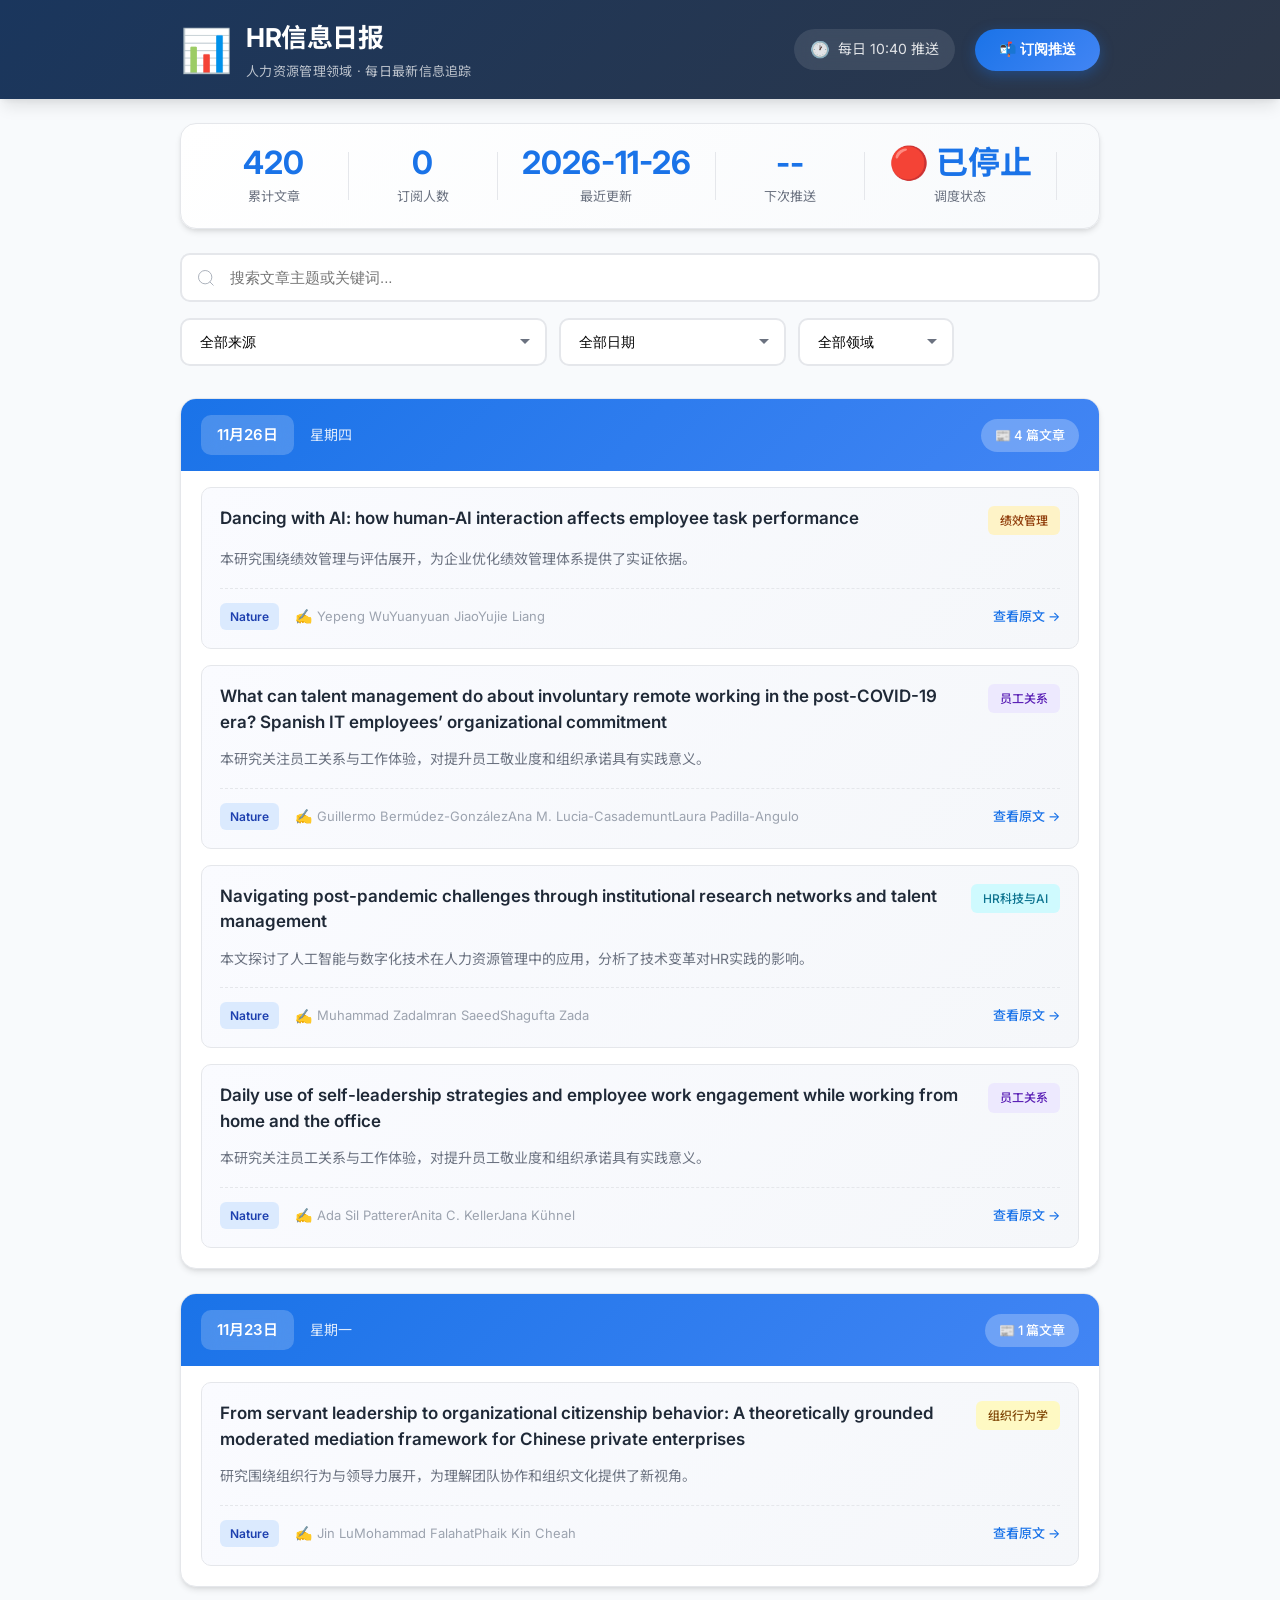
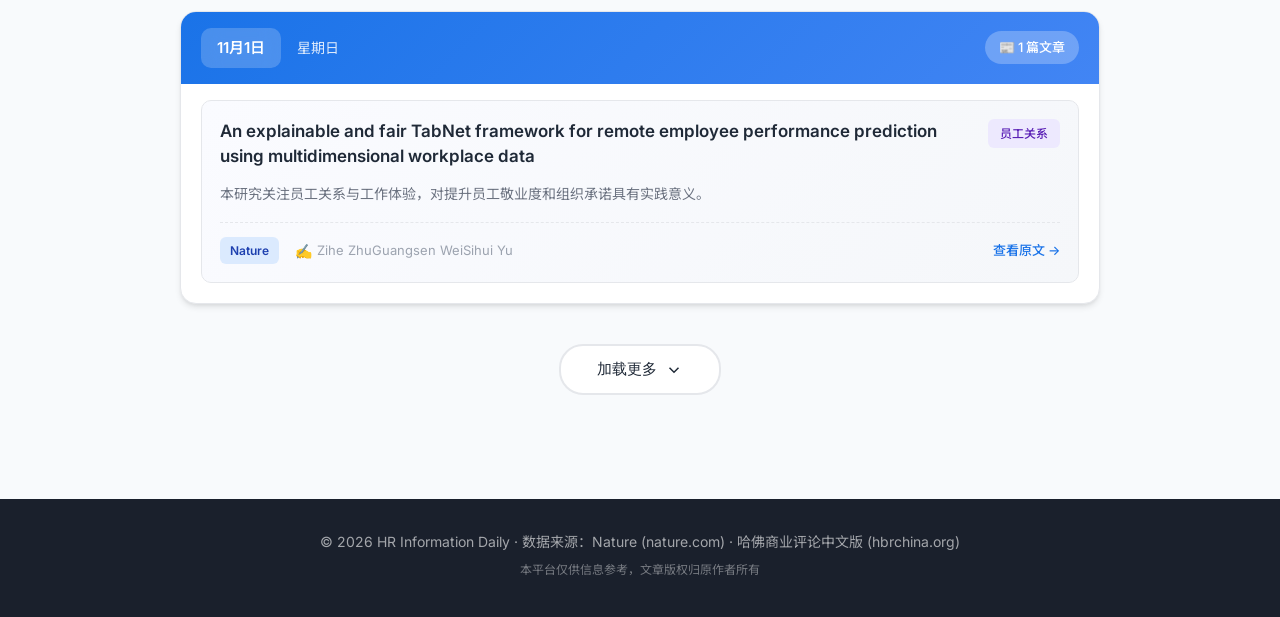
==== commit 5fe07a75: "chore: 自动更新日报数据 2026-11-26" ====
--- a/static/index.html
+++ b/static/index.html
@@ -1018,13 +1018,13 @@
 
     <script>
 // ========== HR信息日报 - 自动更新数据 ==========
-// 最后更新: 2026-11-25 11:12:22
+// 最后更新: 2026-11-26 10:48:18
 // 文章总数: 420
 
 const dailyResearchData = [
     {
-        "date": "2026-11-25",
-        "weekday": "星期二",
+        "date": "2026-11-26",
+        "weekday": "星期三",
         "articles": [
             {
                 "id": 1536,
@@ -5296,9 +5296,9 @@
     const STATIC_SOURCES = [{"value": "HBR", "label": "HBR"}, {"value": "Harvard Business Review", "label": "Harvard Business Review"}, {"value": "Humanities and Social Sciences Communications", "label": "Humanities and Social Sciences Communications"}, {"value": "Nature", "label": "Nature"}, {"value": "Scientific Reports", "label": "Scientific Reports"}, {"value": "哈佛商业评论中文版", "label": "哈佛商业评论中文版"}];
     const STATIC_TOPICS = [{"value": "compensation", "label": "薪酬福利"}, {"value": "diversity", "label": "多元化与包容性"}, {"value": "employee-relations", "label": "员工关系"}, {"value": "hr-tech", "label": "HR科技与AI"}, {"value": "leadership", "label": "领导力"}, {"value": "organizational-behavior", "label": "组织行为学"}, {"value": "performance", "label": "绩效管理"}, {"value": "recruitment", "label": "招聘与选拔"}, {"value": "training", "label": "培训与发展"}];
     const STATIC_STATS = {"total_articles": 420, "total_subscribers": 0};
-    const STATIC_CALENDAR = [{"date": "2026-11-25", "weekday": "星期二", "article_count": 4}, {"date": "2026-11-23", "weekday": "星期日", "article_count": 1}, {"date": "2026-11-01", "weekday": "星期六", "article_count": 1}, {"date": "2026-10-03", "weekday": "星期五", "article_count": 1}, {"date": "2026-09-30", "weekday": "星期二", "article_count": 1}, {"date": "2026-09-07", "weekday": "星期日", "article_count": 1}, {"date": "2026-08-11", "weekday": "星期一", "article_count": 1}, {"date": "2026-07-10", "weekday": "星期四", "article_count": 1}, {"date": "2026-06-22", "weekday": "星期日", "article_count": 1}, {"date": "2026-05-06", "weekday": "星期二", "article_count": 393}, {"date": "2026-04-20", "weekday": "星期日", "article_count": 15}];
-    const STATIC_ARTICLES = [{"id": 1536, "title": "Dancing with AI: how human-AI interaction affects employee task performance", "topic": "performance", "topicLabel": "绩效管理", "summary": "本研究围绕绩效管理与评估展开，为企业优化绩效管理体系提供了实证依据。", "source": "Nature", "authors": "Yepeng WuYuanyuan JiaoYujie Liang", "link": "https://www.nature.com/articles/s41599-026-09043-5", "push_date": "2026-11-25", "publish_date": "2026-11-25", "fetched_date": "2026-11-25", "created_at": "2026-11-25"}, {"id": 650, "title": "What can talent management do about involuntary remote working in the post-COVID-19 era? Spanish IT employees’ organizational commitment", "topic": "employee-relations", "topicLabel": "员工关系", "summary": "本研究关注员工关系与工作体验，对提升员工敬业度和组织承诺具有实践意义。", "source": "Nature", "authors": "Guillermo Bermúdez-GonzálezAna M. Lucia-CasademuntLaura Padilla-Angulo", "link": "https://www.nature.com/articles/s41599-024-03514-3", "push_date": "2026-11-25", "publish_date": "2026-11-25", "fetched_date": "2026-11-25", "created_at": "2026-11-25"}, {"id": 649, "title": "Navigating post-pandemic challenges through institutional research networks and talent management", "topic": "hr-tech", "topicLabel": "HR科技与AI", "summary": "本文探讨了人工智能与数字化技术在人力资源管理中的应用，分析了技术变革对HR实践的影响。", "source": "Nature", "authors": "Muhammad ZadaImran SaeedShagufta Zada", "link": "https://www.nature.com/articles/s41599-024-03697-9", "push_date": "2026-11-25", "publish_date": "2026-11-25", "fetched_date": "2026-11-25", "created_at": "2026-11-25"}, {"id": 647, "title": "Daily use of self-leadership strategies and employee work engagement while working from home and the office", "topic": "employee-relations", "topicLabel": "员工关系", "summary": "本研究关注员工关系与工作体验，对提升员工敬业度和组织承诺具有实践意义。", "source": "Nature", "authors": "Ada Sil PattererAnita C. KellerJana Kühnel", "link": "https://www.nature.com/articles/s41598-024-71432-0", "push_date": "2026-11-25", "publish_date": "2026-11-25", "fetched_date": "2026-11-25", "created_at": "2026-11-25"}, {"id": 826, "title": "From servant leadership to organizational citizenship behavior: A theoretically grounded moderated mediation framework for Chinese private enterprises", "topic": "organizational-behavior", "topicLabel": "组织行为学", "summary": "研究围绕组织行为与领导力展开，为理解团队协作和组织文化提供了新视角。", "source": "Nature", "authors": "Jin LuMohammad FalahatPhaik Kin Cheah", "link": "https://www.nature.com/articles/s41599-024-03751-6", "push_date": "2026-11-23", "publish_date": "2026-11-23", "fetched_date": "2026-11-23", "created_at": "2026-11-23"}, {"id": 1869, "title": "An explainable and fair TabNet framework for remote employee performance prediction using multidimensional workplace data", "topic": "employee-relations", "topicLabel": "员工关系", "summary": "本研究关注员工关系与工作体验，对提升员工敬业度和组织承诺具有实践意义。", "source": "Nature", "authors": "Zihe ZhuGuangsen WeiSihui Yu", "link": "https://www.nature.com/articles/s41598-026-76297-z", "push_date": "2026-11-01", "publish_date": "2026-11-01", "fetched_date": "2026-11-01", "created_at": "2026-11-01"}, {"id": 1615, "title": "Corporate social responsibility and organizational performance: practices and future research agenda from a twenty-year review", "topic": "performance", "topicLabel": "绩效管理", "summary": "本研究围绕绩效管理与评估展开，为企业优化绩效管理体系提供了实证依据。", "source": "Nature", "authors": "Hongjiang PuQian Zhang", "link": "https://www.nature.com/articles/s41599-026-08802-8", "push_date": "2026-10-03", "publish_date": "2026-10-03", "fetched_date": "2026-10-03", "created_at": "2026-10-03"}, {"id": 1479, "title": "ND in Micro: neuroinclusion and neuroaffirmation for neurodivergent microbiologists", "topic": "diversity", "topicLabel": "多元化与包容性", "summary": "There is a growing awareness and visibility of neurodivergent people and our needs, but we still face workplace challenges. ND in Micro is a new global network that aims to connect, peer-support and raise the profile of neurodivergent microbiologists and our science through virtual and in-person activities and resources.", "source": "Nature", "authors": "Kirsty L. JonesRebecca ThomasKevin Maringer", "link": "https://www.nature.com/articles/s41579-026-01368-x", "push_date": "2026-09-30", "publish_date": "2026-09-30", "fetched_date": "2026-09-30", "created_at": "2026-09-30"}, {"id": 1411, "title": "Workplace ostracism and job performance: revisiting the limits of employee engagement in addressing workplace exclusion", "topic": "employee-relations", "topicLabel": "员工关系", "summary": "本研究关注员工关系与工作体验，对提升员工敬业度和组织承诺具有实践意义。", "source": "Nature", "authors": "Kailash Kumar SahuRavi Kumar MishraShreya Kushwaha", "link": "https://www.nature.com/articles/s41598-026-66273-y", "push_date": "2026-09-07", "publish_date": "2026-09-07", "fetched_date": "2026-09-07", "created_at": "2026-09-07"}, {"id": 1288, "title": "Leveraging neuroleadership and AI-integrated capabilities: empowering entrepreneurial leaders to drive SME performance", "topic": "performance", "topicLabel": "绩效管理", "summary": "本研究围绕绩效管理与评估展开，为企业优化绩效管理体系提供了实证依据。", "source": "Nature", "authors": "Muhammad MohsinMohamad Zulkifli Bin Abdul RahimYuen Yee Yen", "link": "https://www.nature.com/articles/s41599-026-08621-x", "push_date": "2026-08-11", "publish_date": "2026-08-11", "fetched_date": "2026-08-11", "created_at": "2026-08-11"}, {"id": 1064, "title": "Threshold conditions for employee innovation: qualitative evidence from hierarchical organizations", "topic": "employee-relations", "topicLabel": "员工关系", "summary": "本研究关注员工关系与工作体验，对提升员工敬业度和组织承诺具有实践意义。", "source": "Nature", "authors": "Mohamed Mohiya", "link": "https://www.nature.com/articles/s41598-026-60218-1", "push_date": "2026-07-10", "publish_date": "2026-07-10", "fetched_date": "2026-07-10", "created_at": "2026-07-10"}, {"id": 911, "title": "The influence of moral leadership (in)congruence on negative workplace gossip is explained by perceived hypocrisy", "topic": "employee-relations", "topicLabel": "员工关系", "summary": "本研究关注员工关系与工作体验，对提升员工敬业度和组织承诺具有实践意义。", "source": "Nature", "authors": "Qingling ChenZhaohui LiuGuanfeng Shi", "link": "https://www.nature.com/articles/s41598-026-54395-2", "push_date": "2026-06-22", "publish_date": "2026-06-22", "fetched_date": "2026-06-22", "created_at": "2026-06-22"}, {"id": 822, "title": "The startup balancing act: Hiring the right talent", "topic": "recruitment", "topicLabel": "招聘与选拔", "summary": "本研究探讨了招聘与人才选拔领域的重要议题，通过实证分析揭示了相关因素的影响机制和实践启示。", "source": "Nature", "authors": "Simon Moroney", "link": "https://www.nature.com/articles/nbt0598supp", "push_date": "2026-05-06", "publish_date": "2026-05-06", "fetched_date": "2026-05-06", "created_at": "2026-05-06"}, {"id": 821, "title": "Succession planning: Putting an organization's knowledge to work", "topic": "recruitment", "topicLabel": "招聘与选拔", "summary": "From recruiting the right candidate to developing new leadership from within, succession planning is essential for an organization to meet its strategic goals.", "source": "Nature", "authors": "Kevin ButlerDona E. Roche-Tarry", "link": "https://www.nature.com/articles/nbt0202-201", "push_date": "2026-05-06", "publish_date": "2026-05-06", "fetched_date": "2026-05-06", "created_at": "2026-05-06"}, {"id": 820, "title": "Effective Talent Management", "topic": "hr-tech", "topicLabel": "HR科技与AI", "summary": "Reprinted with permission from Electronic Recruiting News. For more articles like this seewww.interbiznet.com.", "source": "Nature", "authors": "Nature Editorial", "link": "https://www.nature.com/articles/nj0080", "push_date": "2026-05-06", "publish_date": "2026-05-06", "fetched_date": "2026-05-06", "created_at": "2026-05-06"}, {"id": 819, "title": "Using publicly available information to create exposure and risk-based ranking of chemicals used in the workplace and consumer products", "topic": "employee-relations", "topicLabel": "员工关系", "summary": "本研究关注员工关系与工作体验，对提升员工敬业度和组织承诺具有实践意义。", "source": "Nature", "authors": "Michael A JayjockChristine F ChaissonPaul S Price", "link": "https://www.nature.com/articles/jes200843", "push_date": "2026-05-06", "publish_date": "2026-05-06", "fetched_date": "2026-05-06", "created_at": "2026-05-06"}, {"id": 818, "title": "Back to balance: labour therapeutics and the depoliticisation of workplace distress", "topic": "employee-relations", "topicLabel": "员工关系", "summary": "本研究关注员工关系与工作体验，对提升员工敬业度和组织承诺具有实践意义。", "source": "Nature", "authors": "James Davies", "link": "https://www.nature.com/articles/palcomms201627", "push_date": "2026-05-06", "publish_date": "2026-05-06", "fetched_date": "2026-05-06", "created_at": "2026-05-06"}, {"id": 817, "title": "Stepping up to be a role model for LGBTQ inclusion in science", "topic": "diversity", "topicLabel": "多元化与包容性", "summary": "Neil Reavey describes how scientists can support or lead initiatives in their organizations.", "source": "Nature", "authors": "Neil Reavey", "link": "https://www.nature.com/articles/d41586-019-01146-1", "push_date": "2026-05-06", "publish_date": "2026-05-06", "fetched_date": "2026-05-06", "created_at": "2026-05-06"}, {"id": 816, "title": "Global labor flow network reveals the hierarchical organization and dynamics of geo-industrial clusters", "topic": "performance", "topicLabel": "绩效管理", "summary": "There is a lack of systematic approaches to identify and analyze the hierarchical structure of geo-industrial clusters at the global scale. Here the authors use LinkedIn's employment history data to construct a global labor flow network from which they find that the resulting geo-industrial clusters exhibit a stronger association between the influx of educated-workers and financial performance compared to existing aggregation units.", "source": "Nature", "authors": "Jaehyuk ParkIan B. WoodYong-Yeol Ahn", "link": "https://www.nature.com/articles/s41467-019-11380-w", "push_date": "2026-05-06", "publish_date": "2026-05-06", "fetched_date": "2026-05-06", "created_at": "2026-05-06"}, {"id": 815, "title": "Why we need to increase diversity in the immunology research community", "topic": "diversity", "topicLabel": "多元化与包容性", "summary": "The immunology research community lacks diversity, particularly at the top. Here I discuss diversity, inclusion and equity and their benefit to science. I suggest steps we can take to achieve a more diverse and inclusive community.", "source": "Nature", "authors": "Akiko Iwasaki", "link": "https://www.nature.com/articles/s41590-019-0470-6", "push_date": "2026-05-06", "publish_date": "2026-05-06", "fetched_date": "2026-05-06", "created_at": "2026-05-06"}, {"id": 814, "title": "Diversity and inclusion in Australian astronomy", "topic": "diversity", "topicLabel": "多元化与包容性", "summary": "An overview of the nationwide programmes that are making an impact on diversity, culture and climate in Australia is presented, along with the most promising and innovative initiatives in Australian universities and institutions.", "source": "Nature", "authors": "Lisa J. Kewley", "link": "https://www.nature.com/articles/s41550-019-0954-1", "push_date": "2026-05-06", "publish_date": "2026-05-06", "fetched_date": "2026-05-06", "created_at": "2026-05-06"}, {"id": 813, "title": "Diversity and inclusion: why it also makes business sense", "topic": "diversity", "topicLabel": "多元化与包容性", "summary": "A better balance of men and women in leadership positions could lead to higher profitability in scientific enterprises, argues Akshay Kumar.", "source": "Nature", "authors": "Nature Editorial", "link": "https://www.nature.com/articles/nindia", "push_date": "2026-05-06", "publish_date": "2026-05-06", "fetched_date": "2026-05-06", "created_at": "2026-05-06"}, {"id": 812, "title": "Improving sex and gender identity equity and inclusion at conservation and ecology conferences", "topic": "diversity", "topicLabel": "多元化与包容性", "summary": "Tulloch details a six-step timeline that improves ecology and conservation conference inclusion by embedding diversity and equity into planning, financing, marketing, scientific and social scheduling, evaluation and reporting.", "source": "Nature", "authors": "Ayesha I. T. Tulloch", "link": "https://www.nature.com/articles/s41559-020-1255-x", "push_date": "2026-05-06", "publish_date": "2026-05-06", "fetched_date": "2026-05-06", "created_at": "2026-05-06"}, {"id": 811, "title": "Age discrimination in the workplace hurts us all", "topic": "employee-relations", "topicLabel": "员工关系", "summary": "When older workers are discriminated against, everyone is affected. Age discrimination negatively impacts not only individual workers but also their families and the broader economy, argues Joo Yeoun Suh.", "source": "Nature", "authors": "Joo Yeoun Suh", "link": "https://www.nature.com/articles/s43587-020-00023-1", "push_date": "2026-05-06", "publish_date": "2026-05-06", "fetched_date": "2026-05-06", "created_at": "2026-05-06"}, {"id": 810, "title": "Equality, diversity and inclusion", "topic": "diversity", "topicLabel": "多元化与包容性", "summary": "本研究关注职场多元化和包容性议题，对促进公平就业和组织多样性具有重要启示。", "source": "Nature", "authors": "Priya Sharma", "link": "https://www.nature.com/articles/s41407-021-0588-x", "push_date": "2026-05-06", "publish_date": "2026-05-06", "fetched_date": "2026-05-06", "created_at": "2026-05-06"}, {"id": 809, "title": "Between a rock and a workplace", "topic": "employee-relations", "topicLabel": "员工关系", "summary": "Working spaces and cultures in the geosciences need to change in order to attract, safeguard and retain people with disabilities.", "source": "Nature", "authors": "Anya Lawrence", "link": "https://www.nature.com/articles/s41561-021-00775-4", "push_date": "2026-05-06", "publish_date": "2026-05-06", "fetched_date": "2026-05-06", "created_at": "2026-05-06"}, {"id": 808, "title": "Implementing diversity, equity and inclusion efforts at conferences", "topic": "diversity", "topicLabel": "多元化与包容性", "summary": "The scientific research environment struggles to be an inclusive and diverse place. Initiatives such as the Minority Carriers event at the Photovoltaics Specialists Conference not only support marginalized researchers but also delineate the changes that need to be made and actions that should be taken to make the research space inclusive.", "source": "Nature", "authors": "Lyndsey McMillon-Brown", "link": "https://www.nature.com/articles/s41560-021-00926-2", "push_date": "2026-05-06", "publish_date": "2026-05-06", "fetched_date": "2026-05-06", "created_at": "2026-05-06"}, {"id": 807, "title": "The scientific workplace in 2021", "topic": "employee-relations", "topicLabel": "员工关系", "summary": "The impact on careers of a lingering pandemic and industrial unrest were among the challenges faced by working scientists in the past 12 months", "source": "Nature", "authors": "Chris Woolston", "link": "https://www.nature.com/articles/d41586-021-03710-0", "push_date": "2026-05-06", "publish_date": "2026-05-06", "fetched_date": "2026-05-06", "created_at": "2026-05-06"}, {"id": 806, "title": "Reconsidering the role of alcohol in the scientific workplace", "topic": "employee-relations", "topicLabel": "员工关系", "summary": "Some societies and event organizers are rethinking their alcohol policies in a bid to be more inclusive.", "source": "Nature", "authors": "Nikki Forrester", "link": "https://www.nature.com/articles/d41586-021-03773-z", "push_date": "2026-05-06", "publish_date": "2026-05-06", "fetched_date": "2026-05-06", "created_at": "2026-05-06"}, {"id": 805, "title": "A talent network of Black microbiologists", "topic": "hr-tech", "topicLabel": "HR科技与AI", "summary": "本文探讨了人工智能与数字化技术在人力资源管理中的应用，分析了技术变革对HR实践的影响。", "source": "Nature", "authors": "Chelsey C. SpriggsNikea PittmanAriangela J. Kozik", "link": "https://www.nature.com/articles/s41564-022-01085-0", "push_date": "2026-05-06", "publish_date": "2026-05-06", "fetched_date": "2026-05-06", "created_at": "2026-05-06"}, {"id": 804, "title": "Workplace mistreatment for US women: best practices for counselors", "topic": "employee-relations", "topicLabel": "员工关系", "summary": "本研究关注员工关系与工作体验，对提升员工敬业度和组织承诺具有实践意义。", "source": "Nature", "authors": "Stephanie T. Burns", "link": "https://www.nature.com/articles/s41599-022-01154-z", "push_date": "2026-05-06", "publish_date": "2026-05-06", "fetched_date": "2026-05-06", "created_at": "2026-05-06"}, {"id": 803, "title": "Inclusion of LGBT+ researchers is key", "topic": "diversity", "topicLabel": "多元化与包容性", "summary": "本研究关注职场多元化和包容性议题，对促进公平就业和组织多样性具有重要启示。", "source": "Nature", "authors": "Deni Mazrekaj", "link": "https://www.nature.com/articles/d41586-022-01187-z", "push_date": "2026-05-06", "publish_date": "2026-05-06", "fetched_date": "2026-05-06", "created_at": "2026-05-06"}, {"id": 802, "title": "Funding and oversight for diversity initiatives", "topic": "diversity", "topicLabel": "多元化与包容性", "summary": "As the importance of diversity, equity and inclusion within teams grows, large organizations are starting to commit to funding and data-driven action to build on and sustain the momentum.", "source": "Nature", "authors": "Nature Editorial", "link": "https://www.nature.com/articles/s41550-022-01731-x", "push_date": "2026-05-06", "publish_date": "2026-05-06", "fetched_date": "2026-05-06", "created_at": "2026-05-06"}, {"id": 801, "title": "Diversity, equity and inclusion actions from the NCATS Clinical and Translational Science awarded programs", "topic": "diversity", "topicLabel": "多元化与包容性", "summary": "本研究关注职场多元化和包容性议题，对促进公平就业和组织多样性具有重要启示。", "source": "Nature", "authors": "L. Ebony BoulwareAlfred VitaleLeonard E. Egede", "link": "https://www.nature.com/articles/s41591-022-01863-7", "push_date": "2026-05-06", "publish_date": "2026-05-06", "fetched_date": "2026-05-06", "created_at": "2026-05-06"}, {"id": 800, "title": "Motivators of employee commitment at multinational organisations in emerging economies: Empirical evidence from Nigeria", "topic": "employee-relations", "topicLabel": "员工关系", "summary": "本研究关注员工关系与工作体验，对提升员工敬业度和组织承诺具有实践意义。", "source": "Nature", "authors": "Henry Inegbedion", "link": "https://www.nature.com/articles/s41599-022-01169-6", "push_date": "2026-05-06", "publish_date": "2026-05-06", "fetched_date": "2026-05-06", "created_at": "2026-05-06"}, {"id": 799, "title": "Community voices: policy proposals to promote inclusion in academia through the lens of women in science", "topic": "diversity", "topicLabel": "多元化与包容性", "summary": "Diversity is a creative force that broadens views and enhances ideas; it increases productivity as well as the impact of our science, making our respective organisations more agile and timely. Equality of opportunity is a key to success for any research organisation. Here we argue that every research organisation, whether in academia or in industry, needs to have better inclusion policies to harness the benefits of diversity in research. Drawing from our personal experiences and perspectives as women in science, we share our suggestions on how to promote inclusion in academia and create a better research culture for all. Our shared experiences highlight the many hurdles women in science face on a daily basis. We stress that rules and regulations, as well as education for awareness, will play critical role in this much needed shift from a male-dominated scientific culture that dates from Victorian times to a modern focus on gender equality in science. The key ingredients of this new culture will be flexibility, transparency, fairness and thoughtfulness.", "source": "Nature", "authors": "Sarah A. TeichmannMuzlifah HaniffaJasmin Fisher", "link": "https://www.nature.com/articles/s41467-022-31616-6", "push_date": "2026-05-06", "publish_date": "2026-05-06", "fetched_date": "2026-05-06", "created_at": "2026-05-06"}, {"id": 798, "title": "Organizational culture as a mediator of credible leadership influence on work engagement: empirical studies in private hospitals in East Java, Indonesia", "topic": "organizational-behavior", "topicLabel": "组织行为学", "summary": "研究围绕组织行为与领导力展开，为理解团队协作和组织文化提供了新视角。", "source": "Nature", "authors": "Veronika Agustini SrimulyaniYustinus Budi Hermanto", "link": "https://www.nature.com/articles/s41599-022-01289-z", "push_date": "2026-05-06", "publish_date": "2026-05-06", "fetched_date": "2026-05-06", "created_at": "2026-05-06"}, {"id": 797, "title": "BDA CPD course on Equality, Diversity and Inclusion", "topic": "diversity", "topicLabel": "多元化与包容性", "summary": "本研究关注职场多元化和包容性议题，对促进公平就业和组织多样性具有重要启示。", "source": "Nature", "authors": "Nature Editorial", "link": "https://www.nature.com/articles/s41404-022-1766-z", "push_date": "2026-05-06", "publish_date": "2026-05-06", "fetched_date": "2026-05-06", "created_at": "2026-05-06"}, {"id": 796, "title": "Diversity and inclusion is a must to make innovation work for all", "topic": "diversity", "topicLabel": "多元化与包容性", "summary": "Fostering a creative and constructive dynamic between groups is a recipe for success.", "source": "Nature", "authors": "Marte C. W. Solheim", "link": "https://www.nature.com/articles/d41586-022-04205-2", "push_date": "2026-05-06", "publish_date": "2026-05-06", "fetched_date": "2026-05-06", "created_at": "2026-05-06"}, {"id": 795, "title": "Equality, diversity and inclusion and dental care professionals", "topic": "diversity", "topicLabel": "多元化与包容性", "summary": "本研究关注职场多元化和包容性议题，对促进公平就业和组织多样性具有重要启示。", "source": "Nature", "authors": "Miranda SteeplesSimone Ruzario", "link": "https://www.nature.com/articles/s41415-023-5456-y", "push_date": "2026-05-06", "publish_date": "2026-05-06", "fetched_date": "2026-05-06", "created_at": "2026-05-06"}, {"id": 794, "title": "Stages of organizational development and employee assistance programs in Taiwan", "topic": "training", "topicLabel": "培训与发展", "summary": "本文聚焦于员工培训与职业发展话题，研究发现对组织学习和人才成长具有重要参考价值。", "source": "Nature", "authors": "Yin-Che ChenYun-Chu ChenHui-Chuang Chu", "link": "https://www.nature.com/articles/s41599-023-01567-4", "push_date": "2026-05-06", "publish_date": "2026-05-06", "fetched_date": "2026-05-06", "created_at": "2026-05-06"}, {"id": 793, "title": "Scientists with intersecting privilege must work towards institutional inclusion", "topic": "diversity", "topicLabel": "多元化与包容性", "summary": "The enduring lack of diversity, equity and inclusion (DEI) in academia is arguably the biggest challenge facing universities. Progress has been slow and dependent on the efforts of marginalized faculty. We explain why this is a problem, offer potential solutions and ask those with intersecting privilege and power to be the drivers of change.", "source": "Nature", "authors": "Felicity M. DavisSalah EliasVaishnavi Ananthanarayanan", "link": "https://www.nature.com/articles/s41556-023-01143-7", "push_date": "2026-05-06", "publish_date": "2026-05-06", "fetched_date": "2026-05-06", "created_at": "2026-05-06"}, {"id": 792, "title": "Factors influencing home care workers’ loyalty in long-term nursing services", "topic": "hr-tech", "topicLabel": "HR科技与AI", "summary": "本文探讨了人工智能与数字化技术在人力资源管理中的应用，分析了技术变革对HR实践的影响。", "source": "Nature", "authors": "Wei HsuYen-Chi ChaoChih-Hao Yang", "link": "https://www.nature.com/articles/s41599-023-01819-3", "push_date": "2026-05-06", "publish_date": "2026-05-06", "fetched_date": "2026-05-06", "created_at": "2026-05-06"}, {"id": 791, "title": "What is hindering the drug development industry from achieving diversity, equity and inclusion in its workforce?", "topic": "diversity", "topicLabel": "多元化与包容性", "summary": "Establishing accountability by implementing measurable metrics to track and monitor DEI dynamics can ensure that it becomes central to an organization’s strategy.", "source": "Nature", "authors": "Jennifer Y. KimEmily Botto", "link": "https://www.nature.com/articles/s41587-023-01817-5", "push_date": "2026-05-06", "publish_date": "2026-05-06", "fetched_date": "2026-05-06", "created_at": "2026-05-06"}, {"id": 790, "title": "The interplay between internal communication, employee engagement, job satisfaction, and employee loyalty in higher education institutions in Vietnam", "topic": "employee-relations", "topicLabel": "员工关系", "summary": "本研究关注员工关系与工作体验，对提升员工敬业度和组织承诺具有实践意义。", "source": "Nature", "authors": "Cao Minh Anh NguyenMinh-Tri Ha", "link": "https://www.nature.com/articles/s41599-023-01806-8", "push_date": "2026-05-06", "publish_date": "2026-05-06", "fetched_date": "2026-05-06", "created_at": "2026-05-06"}, {"id": 789, "title": "AI technology application and employee responsibility", "topic": "employee-relations", "topicLabel": "员工关系", "summary": "本研究关注员工关系与工作体验，对提升员工敬业度和组织承诺具有实践意义。", "source": "Nature", "authors": "Jing WangZeyu XingRui Zhang", "link": "https://www.nature.com/articles/s41599-023-01843-3", "push_date": "2026-05-06", "publish_date": "2026-05-06", "fetched_date": "2026-05-06", "created_at": "2026-05-06"}, {"id": 788, "title": "Family–work conflict and work-from-home productivity: do work engagement and self-efficacy mediate?", "topic": "performance", "topicLabel": "绩效管理", "summary": "本研究围绕绩效管理与评估展开，为企业优化绩效管理体系提供了实证依据。", "source": "Nature", "authors": "Seng-Su TsangZhih-Lin LiuThi Vinh Tran Nguyen", "link": "https://www.nature.com/articles/s41599-023-01929-y", "push_date": "2026-05-06", "publish_date": "2026-05-06", "fetched_date": "2026-05-06", "created_at": "2026-05-06"}, {"id": 787, "title": "Workplace-based knowledge exchange programmes between academics, policymakers and providers in the health and social care sector: a scoping review and mapping exercise", "topic": "employee-relations", "topicLabel": "员工关系", "summary": "本研究关注员工关系与工作体验，对提升员工敬业度和组织承诺具有实践意义。", "source": "Nature", "authors": "Stephanie KumpunenBernadeta BridgwoodLuisa M. Pettigrew", "link": "https://www.nature.com/articles/s41599-023-01932-3", "push_date": "2026-05-06", "publish_date": "2026-05-06", "fetched_date": "2026-05-06", "created_at": "2026-05-06"}, {"id": 786, "title": "Knowledge sharing and innovation performance: a case study on the impact of organizational culture, structural capital, human resource management practices, and relational capital of real estate agents", "topic": "organizational-behavior", "topicLabel": "组织行为学", "summary": "研究围绕组织行为与领导力展开，为理解团队协作和组织文化提供了新视角。", "source": "Nature", "authors": "Chung-Chang LeeWen-Chih YehYuan-Chen Luo", "link": "https://www.nature.com/articles/s41599-023-02185-w", "push_date": "2026-05-06", "publish_date": "2026-05-06", "fetched_date": "2026-05-06", "created_at": "2026-05-06"}, {"id": 785, "title": "A field study of the impacts of workplace diversity on the recruitment of minority group members", "topic": "recruitment", "topicLabel": "招聘与选拔", "summary": "A Registered Report field study by Nichols et al. finds little evidence that images of organizational diversity change the volume or quality of minority applicants. Stronger commitments to diversity may be needed to increase recruitment of minority applicants.", "source": "Nature", "authors": "Aaron D. NicholsJordan AxtDan Ariely", "link": "https://www.nature.com/articles/s41562-023-01731-5", "push_date": "2026-05-06", "publish_date": "2026-05-06", "fetched_date": "2026-05-06", "created_at": "2026-05-06"}, {"id": 784, "title": "Emotional intelligence as a conduit for improved occupational health safety environment in the oil and gas sector", "topic": "hr-tech", "topicLabel": "HR科技与AI", "summary": "本文探讨了人工智能与数字化技术在人力资源管理中的应用，分析了技术变革对HR实践的影响。", "source": "Nature", "authors": "Nkrumah Nana Kwame EdmundLiu SuxiaArielle Doris Tetgoum Kachie", "link": "https://www.nature.com/articles/s41598-023-46886-3", "push_date": "2026-05-06", "publish_date": "2026-05-06", "fetched_date": "2026-05-06", "created_at": "2026-05-06"}, {"id": 783, "title": "The achievement of gender parity in a large astrophysics research centre", "topic": "diversity", "topicLabel": "多元化与包容性", "summary": "The ASTRO 3D Centre of Excellence achieved 50% women personnel over a 5 yr time-frame by implementing a suite of evidence-based recruitment and retention initiatives. These initiatives changed how postdoctoral researchers were recruited and helped to develop a supportive and positive culture.", "source": "Nature", "authors": "Lisa J. KewleyJ. Stuart B. WyitheIngrid McCarthy", "link": "https://www.nature.com/articles/s41550-023-02079-6", "push_date": "2026-05-06", "publish_date": "2026-05-06", "fetched_date": "2026-05-06", "created_at": "2026-05-06"}, {"id": 782, "title": "Employee work engagement in the digital transformation of enterprises: a fuzzy-set qualitative comparative analysis", "topic": "employee-relations", "topicLabel": "员工关系", "summary": "本研究关注员工关系与工作体验，对提升员工敬业度和组织承诺具有实践意义。", "source": "Nature", "authors": "Di YeBin XuYenchun Jim Wu", "link": "https://www.nature.com/articles/s41599-023-02418-y", "push_date": "2026-05-06", "publish_date": "2026-05-06", "fetched_date": "2026-05-06", "created_at": "2026-05-06"}, {"id": 781, "title": "Lifelong learning in the workplace: the knowledge management role of corporate universities in China", "topic": "training", "topicLabel": "培训与发展", "summary": "本文聚焦于员工培训与职业发展话题，研究发现对组织学习和人才成长具有重要参考价值。", "source": "Nature", "authors": "Yuhang HanYi ZhouJiaoyan Jiang", "link": "https://www.nature.com/articles/s41599-024-02693-3", "push_date": "2026-05-06", "publish_date": "2026-05-06", "fetched_date": "2026-05-06", "created_at": "2026-05-06"}, {"id": 780, "title": "The relationship between strategic human resource management, green innovation and environmental performance: a moderated-mediation model", "topic": "performance", "topicLabel": "绩效管理", "summary": "本研究围绕绩效管理与评估展开，为企业优化绩效管理体系提供了实证依据。", "source": "Nature", "authors": "Michael Yao-Ping PengLi ZhangYuan He", "link": "https://www.nature.com/articles/s41599-024-02754-7", "push_date": "2026-05-06", "publish_date": "2026-05-06", "fetched_date": "2026-05-06", "created_at": "2026-05-06"}, {"id": 779, "title": "Workplace cyberbullying and social capital among Jordanian university academic staff: a cross-sectional study", "topic": "employee-relations", "topicLabel": "员工关系", "summary": "本研究关注员工关系与工作体验，对提升员工敬业度和组织承诺具有实践意义。", "source": "Nature", "authors": "Maissa N. AlrawashdehRula Odeh AlsawalqaAbdullah Mahmod Ibrahim", "link": "https://www.nature.com/articles/s41599-024-02805-z", "push_date": "2026-05-06", "publish_date": "2026-05-06", "fetched_date": "2026-05-06", "created_at": "2026-05-06"}, {"id": 778, "title": "A framework for the facilitation of accelerated leadership and management capability development in the workplace", "topic": "training", "topicLabel": "培训与发展", "summary": "本文聚焦于员工培训与职业发展话题，研究发现对组织学习和人才成长具有重要参考价值。", "source": "Nature", "authors": "Gregory J. HarperRoslyn CameronChristine Edwards", "link": "https://www.nature.com/articles/s41599-024-02758-3", "push_date": "2026-05-06", "publish_date": "2026-05-06", "fetched_date": "2026-05-06", "created_at": "2026-05-06"}, {"id": 777, "title": "Workplace digitalization and workload: changes and reciprocal relations across 3 years", "topic": "employee-relations", "topicLabel": "员工关系", "summary": "本研究关注员工关系与工作体验，对提升员工敬业度和组织承诺具有实践意义。", "source": "Nature", "authors": "Hannes ZacherCort W. Rudolph", "link": "https://www.nature.com/articles/s41598-024-56537-w", "push_date": "2026-05-06", "publish_date": "2026-05-06", "fetched_date": "2026-05-06", "created_at": "2026-05-06"}, {"id": 776, "title": "An investigation into employees’ factors of flexible working hours (FWH) for productivity in Saudi: a mixed qualitative triangulation", "topic": "performance", "topicLabel": "绩效管理", "summary": "本研究围绕绩效管理与评估展开，为企业优化绩效管理体系提供了实证依据。", "source": "Nature", "authors": "Mohamed Mohiya", "link": "https://www.nature.com/articles/s41599-024-02929-2", "push_date": "2026-05-06", "publish_date": "2026-05-06", "fetched_date": "2026-05-06", "created_at": "2026-05-06"}, {"id": 775, "title": "Dangers of speech technology for workplace diversity", "topic": "employee-relations", "topicLabel": "员工关系", "summary": "Speech technology offers many applications to enhance employee productivity and efficiency. Yet new dangers arise for marginalized groups, potentially jeopardizing organizational efforts to promote workplace diversity. Our analysis delves into three critical risks of speech technology and offers guidance for mitigating these risks responsibly.", "source": "Nature", "authors": "Mike Horia Mihail TeodorescuMingang K. GeigerLily Morse", "link": "https://www.nature.com/articles/s42256-024-00827-5", "push_date": "2026-05-06", "publish_date": "2026-05-06", "fetched_date": "2026-05-06", "created_at": "2026-05-06"}, {"id": 774, "title": "Decent work and innovative work behavior of academic staff in higher education institutions: the mediating role of work engagement and job self-efficacy", "topic": "training", "topicLabel": "培训与发展", "summary": "本文聚焦于员工培训与职业发展话题，研究发现对组织学习和人才成长具有重要参考价值。", "source": "Nature", "authors": "Rasha S. HassanHala M. G. AminHebatallah Ghoneim", "link": "https://www.nature.com/articles/s41599-024-03177-0", "push_date": "2026-05-06", "publish_date": "2026-05-06", "fetched_date": "2026-05-06", "created_at": "2026-05-06"}, {"id": 773, "title": "Employees’ pro-environmental behavior in an organization: a case study in the UAE", "topic": "employee-relations", "topicLabel": "员工关系", "summary": "本研究关注员工关系与工作体验，对提升员工敬业度和组织承诺具有实践意义。", "source": "Nature", "authors": "Nadin AlherimiZeki MarvaAyman Alzaatreh", "link": "https://www.nature.com/articles/s41598-024-66047-4", "push_date": "2026-05-06", "publish_date": "2026-05-06", "fetched_date": "2026-05-06", "created_at": "2026-05-06"}, {"id": 772, "title": "Enhancing organizational sustainable innovation performance through organizational readiness for big data analytics", "topic": "organizational-behavior", "topicLabel": "组织行为学", "summary": "研究围绕组织行为与领导力展开，为理解团队协作和组织文化提供了新视角。", "source": "Nature", "authors": "Muhammad ArshadAneela QadirMuhammad Rafique", "link": "https://www.nature.com/articles/s41599-024-03424-4", "push_date": "2026-05-06", "publish_date": "2026-05-06", "fetched_date": "2026-05-06", "created_at": "2026-05-06"}, {"id": 771, "title": "Breaking down barriers: exploring the impact of social capital on knowledge sharing and transfer in the workplace", "topic": "employee-relations", "topicLabel": "员工关系", "summary": "本研究关注员工关系与工作体验，对提升员工敬业度和组织承诺具有实践意义。", "source": "Nature", "authors": "Michael Yao-Ping Peng", "link": "https://www.nature.com/articles/s41599-024-03384-9", "push_date": "2026-05-06", "publish_date": "2026-05-06", "fetched_date": "2026-05-06", "created_at": "2026-05-06"}, {"id": 770, "title": "Lived experiences of sexual minorities in their achievement of leadership and psychosocial well-being in organizational settings", "topic": "organizational-behavior", "topicLabel": "组织行为学", "summary": "研究围绕组织行为与领导力展开，为理解团队协作和组织文化提供了新视角。", "source": "Nature", "authors": "Renata Della TorreHenrique Pereira", "link": "https://www.nature.com/articles/s41599-024-03504-5", "push_date": "2026-05-06", "publish_date": "2026-05-06", "fetched_date": "2026-05-06", "created_at": "2026-05-06"}, {"id": 769, "title": "Report finds only one in three black academics say that their workplace is inclusive", "topic": "employee-relations", "topicLabel": "员工关系", "summary": "本研究关注员工关系与工作体验，对提升员工敬业度和组织承诺具有实践意义。", "source": "Nature", "authors": "Nature Editorial", "link": "https://www.nature.com/articles/s41404-024-2888-2", "push_date": "2026-05-06", "publish_date": "2026-05-06", "fetched_date": "2026-05-06", "created_at": "2026-05-06"}, {"id": 768, "title": "Generative AI as a catalyst for HRM practices: mediating effects of trust", "topic": "hr-tech", "topicLabel": "HR科技与AI", "summary": "本文探讨了人工智能与数字化技术在人力资源管理中的应用，分析了技术变革对HR实践的影响。", "source": "Nature", "authors": "K. D. V. PrasadTanmoy De", "link": "https://www.nature.com/articles/s41599-024-03842-4", "push_date": "2026-05-06", "publish_date": "2026-05-06", "fetched_date": "2026-05-06", "created_at": "2026-05-06"}, {"id": 767, "title": "From challenges to opportunities: navigating the human response to automated agents in the workplace", "topic": "employee-relations", "topicLabel": "员工关系", "summary": "本研究关注员工关系与工作体验，对提升员工敬业度和组织承诺具有实践意义。", "source": "Nature", "authors": "Ivan ÐulaTabea BerberenaMaria Wirzberger", "link": "https://www.nature.com/articles/s41599-024-03962-x", "push_date": "2026-05-06", "publish_date": "2026-05-06", "fetched_date": "2026-05-06", "created_at": "2026-05-06"}, {"id": 766, "title": "‘Anyone engaging in scientific practice shouldn’t be excluded’: The United Kingdom’s only Black chemistry professor, on diversity", "topic": "diversity", "topicLabel": "多元化与包容性", "summary": "Chemist Robert Mokaya works to advance equality in science for Black researchers in the United Kingdom and sub-Saharan Africa.", "source": "Nature", "authors": "Shihab Jamal", "link": "https://www.nature.com/articles/d41586-024-02972-8", "push_date": "2026-05-06", "publish_date": "2026-05-06", "fetched_date": "2026-05-06", "created_at": "2026-05-06"}, {"id": 765, "title": "Beyond diversity: the impact mechanism of organizational inclusion on employee knowledge hoarding", "topic": "diversity", "topicLabel": "多元化与包容性", "summary": "本研究关注职场多元化和包容性议题，对促进公平就业和组织多样性具有重要启示。", "source": "Nature", "authors": "Qingheng ChengQiao YanTing Nie", "link": "https://www.nature.com/articles/s41599-024-04085-z", "push_date": "2026-05-06", "publish_date": "2026-05-06", "fetched_date": "2026-05-06", "created_at": "2026-05-06"}, {"id": 764, "title": "Diversity and inclusion have greater support than most Americans think", "topic": "diversity", "topicLabel": "多元化与包容性", "summary": "本研究关注职场多元化和包容性议题，对促进公平就业和组织多样性具有重要启示。", "source": "Nature", "authors": "Naomi IsenbergMarkus Brauer", "link": "https://www.nature.com/articles/s41598-024-76761-8", "push_date": "2026-05-06", "publish_date": "2026-05-06", "fetched_date": "2026-05-06", "created_at": "2026-05-06"}, {"id": 763, "title": "Understanding the landscape: assistive technology and work challenges for people with disabilities in Saudi Arabia", "topic": "hr-tech", "topicLabel": "HR科技与AI", "summary": "本文探讨了人工智能与数字化技术在人力资源管理中的应用，分析了技术变革对HR实践的影响。", "source": "Nature", "authors": "Adel Saber AlanaziHoucine Benlaria", "link": "https://www.nature.com/articles/s41599-024-04023-z", "push_date": "2026-05-06", "publish_date": "2026-05-06", "fetched_date": "2026-05-06", "created_at": "2026-05-06"}, {"id": 762, "title": "Code green: ethical leadership’s role in reconciling AI-induced job insecurity with pro-environmental behavior in the digital workplace", "topic": "organizational-behavior", "topicLabel": "组织行为学", "summary": "研究围绕组织行为与领导力展开，为理解团队协作和组织文化提供了新视角。", "source": "Nature", "authors": "Byung-Jik KimMin-Jik KimJulak Lee", "link": "https://www.nature.com/articles/s41599-024-04139-2", "push_date": "2026-05-06", "publish_date": "2026-05-06", "fetched_date": "2026-05-06", "created_at": "2026-05-06"}, {"id": 761, "title": "Interrelation between human capital management and ESG engagement: evidence from S&P 500 firms", "topic": "employee-relations", "topicLabel": "员工关系", "summary": "本研究关注员工关系与工作体验，对提升员工敬业度和组织承诺具有实践意义。", "source": "Nature", "authors": "Xinyu CaiHua XiangAkmal Durmanov", "link": "https://www.nature.com/articles/s41599-024-04189-6", "push_date": "2026-05-06", "publish_date": "2026-05-06", "fetched_date": "2026-05-06", "created_at": "2026-05-06"}, {"id": 760, "title": "The nexus between cyberloafing and employee well-being: role of creativity in the Nigerian service sector", "topic": "employee-relations", "topicLabel": "员工关系", "summary": "本研究关注员工关系与工作体验，对提升员工敬业度和组织承诺具有实践意义。", "source": "Nature", "authors": "Adacha Felix KwalaMary Agoyi", "link": "https://www.nature.com/articles/s41599-024-03928-z", "push_date": "2026-05-06", "publish_date": "2026-05-06", "fetched_date": "2026-05-06", "created_at": "2026-05-06"}, {"id": 759, "title": "Influence of employee impact on their evaluation of enterprise digital capability: a mediated moderation model", "topic": "performance", "topicLabel": "绩效管理", "summary": "本研究围绕绩效管理与评估展开，为企业优化绩效管理体系提供了实证依据。", "source": "Nature", "authors": "Qiwei ZhouLingqiao ZangFeiqiang Fu", "link": "https://www.nature.com/articles/s41599-024-04288-4", "push_date": "2026-05-06", "publish_date": "2026-05-06", "fetched_date": "2026-05-06", "created_at": "2026-05-06"}, {"id": 758, "title": "The effect of leadership styles on employee’s performance in Ethiopian sports organizations with mediating and moderating roles", "topic": "performance", "topicLabel": "绩效管理", "summary": "本研究围绕绩效管理与评估展开，为企业优化绩效管理体系提供了实证依据。", "source": "Nature", "authors": "Yifan LiuAbyot Abdela AliYi Xiao", "link": "https://www.nature.com/articles/s41598-024-81788-y", "push_date": "2026-05-06", "publish_date": "2026-05-06", "fetched_date": "2026-05-06", "created_at": "2026-05-06"}, {"id": 757, "title": "Explaining the influence of biophilic design on employee well-being", "topic": "employee-relations", "topicLabel": "员工关系", "summary": "本研究关注员工关系与工作体验，对提升员工敬业度和组织承诺具有实践意义。", "source": "Nature", "authors": "Carmen ValorRaquel RedondoIsabel Carrero", "link": "https://www.nature.com/articles/s41598-024-83791-9", "push_date": "2026-05-06", "publish_date": "2026-05-06", "fetched_date": "2026-05-06", "created_at": "2026-05-06"}, {"id": 756, "title": "Authentic leadership: bridging the gap between perception of organizational politics and employee attitudes in public sector museums", "topic": "organizational-behavior", "topicLabel": "组织行为学", "summary": "研究围绕组织行为与领导力展开，为理解团队协作和组织文化提供了新视角。", "source": "Nature", "authors": "Muhammad AsifZhiqiang MaWeijun Hu", "link": "https://www.nature.com/articles/s41599-024-04310-9", "push_date": "2026-05-06", "publish_date": "2026-05-06", "fetched_date": "2026-05-06", "created_at": "2026-05-06"}, {"id": 755, "title": "Enhancing organizational performance: how gender diversity enhances employee engagement and commitment", "topic": "employee-relations", "topicLabel": "员工关系", "summary": "本研究关注员工关系与工作体验，对提升员工敬业度和组织承诺具有实践意义。", "source": "Nature", "authors": "Nawal AdamAreej Alfawaz", "link": "https://www.nature.com/articles/s41599-025-04441-7", "push_date": "2026-05-06", "publish_date": "2026-05-06", "fetched_date": "2026-05-06", "created_at": "2026-05-06"}, {"id": 754, "title": "Determining human resource management key indicators and their impact on organizational performance using deep reinforcement learning", "topic": "training", "topicLabel": "培训与发展", "summary": "本文聚焦于员工培训与职业发展话题，研究发现对组织学习和人才成长具有重要参考价值。", "source": "Nature", "authors": "Zongyu Sun", "link": "https://www.nature.com/articles/s41598-025-86910-2", "push_date": "2026-05-06", "publish_date": "2026-05-06", "fetched_date": "2026-05-06", "created_at": "2026-05-06"}, {"id": 753, "title": "Professional demand analysis for teaching Chinese to speakers of other languages: a text mining approach on internet recruitment platforms", "topic": "recruitment", "topicLabel": "招聘与选拔", "summary": "本研究探讨了招聘与人才选拔领域的重要议题，通过实证分析揭示了相关因素的影响机制和实践启示。", "source": "Nature", "authors": "Xingrong GuoXingjia WangYiming Guo", "link": "https://www.nature.com/articles/s41599-025-04596-3", "push_date": "2026-05-06", "publish_date": "2026-05-06", "fetched_date": "2026-05-06", "created_at": "2026-05-06"}, {"id": 752, "title": "AI feedback and workplace social support in enhancing occupational self-efficacy: a randomized controlled trial in Japan", "topic": "employee-relations", "topicLabel": "员工关系", "summary": "本研究关注员工关系与工作体验，对提升员工敬业度和组织承诺具有实践意义。", "source": "Nature", "authors": "Yasushi WatanabeMasataka NakayamaYukiko Uchida", "link": "https://www.nature.com/articles/s41598-025-94985-0", "push_date": "2026-05-06", "publish_date": "2026-05-06", "fetched_date": "2026-05-06", "created_at": "2026-05-06"}, {"id": 751, "title": "The ethical threat of loneliness: the impact of workplace loneliness on cheating behavior", "topic": "employee-relations", "topicLabel": "员工关系", "summary": "本研究关注员工关系与工作体验，对提升员工敬业度和组织承诺具有实践意义。", "source": "Nature", "authors": "Rui YanYang YangManlu Zhao", "link": "https://www.nature.com/articles/s41599-025-04769-0", "push_date": "2026-05-06", "publish_date": "2026-05-06", "fetched_date": "2026-05-06", "created_at": "2026-05-06"}, {"id": 750, "title": "Optimizing employee satisfaction in India’s IT sector: a focus on employer branding", "topic": "employee-relations", "topicLabel": "员工关系", "summary": "本研究关注员工关系与工作体验，对提升员工敬业度和组织承诺具有实践意义。", "source": "Nature", "authors": "Anupama SharmaRahul RajMohammad Asif", "link": "https://www.nature.com/articles/s41599-024-03689-9", "push_date": "2026-05-06", "publish_date": "2026-05-06", "fetched_date": "2026-05-06", "created_at": "2026-05-06"}, {"id": 749, "title": "The effect of social media on employee engagement: the mediating role of job satisfaction and perceived organizational support", "topic": "employee-relations", "topicLabel": "员工关系", "summary": "本研究关注员工关系与工作体验，对提升员工敬业度和组织承诺具有实践意义。", "source": "Nature", "authors": "Mohamed Mohiya", "link": "https://www.nature.com/articles/s41599-025-04849-1", "push_date": "2026-05-06", "publish_date": "2026-05-06", "fetched_date": "2026-05-06", "created_at": "2026-05-06"}, {"id": 748, "title": "Estimation of risk perception of mine workers in underground metalliferous mines using multivariate structural equation modelling", "topic": "hr-tech", "topicLabel": "HR科技与AI", "summary": "本文探讨了人工智能与数字化技术在人力资源管理中的应用，分析了技术变革对HR实践的影响。", "source": "Nature", "authors": "P. S. PaulFalguni SarkarYewuhalashet Fissha", "link": "https://www.nature.com/articles/s41598-025-99086-6", "push_date": "2026-05-06", "publish_date": "2026-05-06", "fetched_date": "2026-05-06", "created_at": "2026-05-06"}, {"id": 747, "title": "Employee experience: conceptualization, scale development, and validation", "topic": "training", "topicLabel": "培训与发展", "summary": "本文聚焦于员工培训与职业发展话题，研究发现对组织学习和人才成长具有重要参考价值。", "source": "Nature", "authors": "Pengcheng YangSuchuan Zhang", "link": "https://www.nature.com/articles/s41599-025-04926-5", "push_date": "2026-05-06", "publish_date": "2026-05-06", "fetched_date": "2026-05-06", "created_at": "2026-05-06"}, {"id": 746, "title": "Integrating generative AI and machine learning classifiers for solving heterogenous MCGDM: a case of employee churn prediction", "topic": "training", "topicLabel": "培训与发展", "summary": "本文聚焦于员工培训与职业发展话题，研究发现对组织学习和人才成长具有重要参考价值。", "source": "Nature", "authors": "Hagar G. Abu-FatyAhmed KafafyOsama Abdel-Raouf", "link": "https://www.nature.com/articles/s41598-025-99119-0", "push_date": "2026-05-06", "publish_date": "2026-05-06", "fetched_date": "2026-05-06", "created_at": "2026-05-06"}, {"id": 745, "title": "How to enhance urban innovation? A coupling study of education- technology- talent focusing on China’s Silicon Valley", "topic": "training", "topicLabel": "培训与发展", "summary": "本文聚焦于员工培训与职业发展话题，研究发现对组织学习和人才成长具有重要参考价值。", "source": "Nature", "authors": "Bifeng ZhuLong LiuXiaoli Yang", "link": "https://www.nature.com/articles/s41599-025-04997-4", "push_date": "2026-05-06", "publish_date": "2026-05-06", "fetched_date": "2026-05-06", "created_at": "2026-05-06"}, {"id": 744, "title": "The dark side of artificial intelligence adoption: linking artificial intelligence adoption to employee depression via psychological safety and ethical leadership", "topic": "employee-relations", "topicLabel": "员工关系", "summary": "本研究关注员工关系与工作体验，对提升员工敬业度和组织承诺具有实践意义。", "source": "Nature", "authors": "Byung-Jik KimMin-Jik KimJulak Lee", "link": "https://www.nature.com/articles/s41599-025-05040-2", "push_date": "2026-05-06", "publish_date": "2026-05-06", "fetched_date": "2026-05-06", "created_at": "2026-05-06"}, {"id": 743, "title": "Does employee happiness create value for firm performance?", "topic": "performance", "topicLabel": "绩效管理", "summary": "本研究围绕绩效管理与评估展开，为企业优化绩效管理体系提供了实证依据。", "source": "Nature", "authors": "Ihlas Sovbetov", "link": "https://www.nature.com/articles/s41599-025-05024-2", "push_date": "2026-05-06", "publish_date": "2026-05-06", "fetched_date": "2026-05-06", "created_at": "2026-05-06"}, {"id": 742, "title": "Role-playing after 6 pm: conceptualization, scale development, and validation of formalistic overtime behavior in the Chinese workplace", "topic": "training", "topicLabel": "培训与发展", "summary": "本文聚焦于员工培训与职业发展话题，研究发现对组织学习和人才成长具有重要参考价值。", "source": "Nature", "authors": "Pengcheng YangSuchuan Zhang", "link": "https://www.nature.com/articles/s41599-025-05108-z", "push_date": "2026-05-06", "publish_date": "2026-05-06", "fetched_date": "2026-05-06", "created_at": "2026-05-06"}, {"id": 741, "title": "How high-performance human resource practices foster employee creativity: evidence from R&D technicians", "topic": "performance", "topicLabel": "绩效管理", "summary": "本研究围绕绩效管理与评估展开，为企业优化绩效管理体系提供了实证依据。", "source": "Nature", "authors": "Te Li", "link": "https://www.nature.com/articles/s41599-025-05174-3", "push_date": "2026-05-06", "publish_date": "2026-05-06", "fetched_date": "2026-05-06", "created_at": "2026-05-06"}, {"id": 740, "title": "Leveraging digital human resource management to optimize organizational performance in Vietnam", "topic": "performance", "topicLabel": "绩效管理", "summary": "本研究围绕绩效管理与评估展开，为企业优化绩效管理体系提供了实证依据。", "source": "Nature", "authors": "Suong Huynh Thi ThuMinh PhamHai-Nam Luc", "link": "https://www.nature.com/articles/s41599-025-05113-2", "push_date": "2026-05-06", "publish_date": "2026-05-06", "fetched_date": "2026-05-06", "created_at": "2026-05-06"}, {"id": 739, "title": "Perceived diversity and skill diversity to utilise demographic diversity: evidence from the factors of employee attitudes in a large Japanese company", "topic": "employee-relations", "topicLabel": "员工关系", "summary": "本研究关注员工关系与工作体验，对提升员工敬业度和组织承诺具有实践意义。", "source": "Nature", "authors": "Azusa KadomuraAkiyuki SekiguchiTakumi Kato", "link": "https://www.nature.com/articles/s41599-025-05245-5", "push_date": "2026-05-06", "publish_date": "2026-05-06", "fetched_date": "2026-05-06", "created_at": "2026-05-06"}, {"id": 738, "title": "The financial and market impact of big data analytics and big data talent analytics capability: a knowledge management perspective", "topic": "hr-tech", "topicLabel": "HR科技与AI", "summary": "本文探讨了人工智能与数字化技术在人力资源管理中的应用，分析了技术变革对HR实践的影响。", "source": "Nature", "authors": "Fouzia AtlasYuan YitongKashif Ullah Khan", "link": "https://www.nature.com/articles/s41599-025-05206-y", "push_date": "2026-05-06", "publish_date": "2026-05-06", "fetched_date": "2026-05-06", "created_at": "2026-05-06"}, {"id": 737, "title": "Predictive model on employee stock ownership impacting corporate performance", "topic": "performance", "topicLabel": "绩效管理", "summary": "本研究围绕绩效管理与评估展开，为企业优化绩效管理体系提供了实证依据。", "source": "Nature", "authors": "Yiping HuangShixin HuangXiangjian Chen", "link": "https://www.nature.com/articles/s41598-025-06280-7", "push_date": "2026-05-06", "publish_date": "2026-05-06", "fetched_date": "2026-05-06", "created_at": "2026-05-06"}, {"id": 736, "title": "Surveillance camera prevalence and racial diversity in ten US cities", "topic": "diversity", "topicLabel": "多元化与包容性", "summary": "Surveillance cameras are a widespread tool for monitoring in modern cities. This study shows how camera placement reflects racial dynamics in neighborhoods, revealing a new form of inequality in the modern city.", "source": "Nature", "authors": "Nima DahirHao ShengJackelyn Hwang", "link": "https://www.nature.com/articles/s44284-025-00274-2", "push_date": "2026-05-06", "publish_date": "2026-05-06", "fetched_date": "2026-05-06", "created_at": "2026-05-06"}, {"id": 735, "title": "Exploring critical factors for enhancing the effectiveness of scientific and technological innovation and policy implications based on data from China", "topic": "organizational-behavior", "topicLabel": "组织行为学", "summary": "研究围绕组织行为与领导力展开，为理解团队协作和组织文化提供了新视角。", "source": "Nature", "authors": "Lijun LiangPeirong ChenZheng Guo", "link": "https://www.nature.com/articles/s41598-025-08292-9", "push_date": "2026-05-06", "publish_date": "2026-05-06", "fetched_date": "2026-05-06", "created_at": "2026-05-06"}, {"id": 734, "title": "Employee loyalty evaluation using machine learning in technology-based small and medium-sized enterprises", "topic": "training", "topicLabel": "培训与发展", "summary": "本文聚焦于员工培训与职业发展话题，研究发现对组织学习和人才成长具有重要参考价值。", "source": "Nature", "authors": "Yong ShiYuan WangHongkun zuo", "link": "https://www.nature.com/articles/s41598-025-06475-y", "push_date": "2026-05-06", "publish_date": "2026-05-06", "fetched_date": "2026-05-06", "created_at": "2026-05-06"}, {"id": 733, "title": "Exploring the nexus of green human resource management, leadership and organizational culture on workplace pro-environmental behavior", "topic": "organizational-behavior", "topicLabel": "组织行为学", "summary": "研究围绕组织行为与领导力展开，为理解团队协作和组织文化提供了新视角。", "source": "Nature", "authors": "Huijun GaoAbdullah Al MamunQing Yang", "link": "https://www.nature.com/articles/s41599-025-05071-9", "push_date": "2026-05-06", "publish_date": "2026-05-06", "fetched_date": "2026-05-06", "created_at": "2026-05-06"}, {"id": 732, "title": "Celebrating researchers who make the scientific workplace more inclusive", "topic": "employee-relations", "topicLabel": "员工关系", "summary": "Eight scientists who appeared inNature'sChangemaker series are to feature in a forthcoming podcast series. Kendall Powell and Deborah Daley introduce them.", "source": "Nature", "authors": "Dom Byrne", "link": "https://www.nature.com/articles/d41586-025-02147-z", "push_date": "2026-05-06", "publish_date": "2026-05-06", "fetched_date": "2026-05-06", "created_at": "2026-05-06"}, {"id": 731, "title": "From classroom to workplace: how entrepreneurship education influences university students’ employability", "topic": "training", "topicLabel": "培训与发展", "summary": "本文聚焦于员工培训与职业发展话题，研究发现对组织学习和人才成长具有重要参考价值。", "source": "Nature", "authors": "Yangjie HuangYue YuanPing Li", "link": "https://www.nature.com/articles/s41599-025-05316-7", "push_date": "2026-05-06", "publish_date": "2026-05-06", "fetched_date": "2026-05-06", "created_at": "2026-05-06"}, {"id": 730, "title": "Relationship between learning examination stress and safety performance among employees in Chinese railway workplace: the moderating role of occupational calling", "topic": "employee-relations", "topicLabel": "员工关系", "summary": "本研究关注员工关系与工作体验，对提升员工敬业度和组织承诺具有实践意义。", "source": "Nature", "authors": "Jiahui SunJinfei MaLei Shi", "link": "https://www.nature.com/articles/s41598-025-11235-z", "push_date": "2026-05-06", "publish_date": "2026-05-06", "fetched_date": "2026-05-06", "created_at": "2026-05-06"}, {"id": 729, "title": "The impact of corporate social responsibility on employee safety citizenship behavior in Chinese gas sector", "topic": "employee-relations", "topicLabel": "员工关系", "summary": "本研究关注员工关系与工作体验，对提升员工敬业度和组织承诺具有实践意义。", "source": "Nature", "authors": "Guosen MiaoGuoping ChenCui Li", "link": "https://www.nature.com/articles/s41598-025-12083-7", "push_date": "2026-05-06", "publish_date": "2026-05-06", "fetched_date": "2026-05-06", "created_at": "2026-05-06"}, {"id": 728, "title": "Exploring the psychological impact of choice in telework: enhancing employee performance and life satisfaction", "topic": "employee-relations", "topicLabel": "员工关系", "summary": "本研究关注员工关系与工作体验，对提升员工敬业度和组织承诺具有实践意义。", "source": "Nature", "authors": "Rita TÓTHMária DUNAVÖLGYIAndrás Róbert MARCINIAK", "link": "https://www.nature.com/articles/s41599-025-05449-9", "push_date": "2026-05-06", "publish_date": "2026-05-06", "fetched_date": "2026-05-06", "created_at": "2026-05-06"}, {"id": 727, "title": "How do leadership styles influence employee engagement and performance in SMEs?", "topic": "employee-relations", "topicLabel": "员工关系", "summary": "本研究关注员工关系与工作体验，对提升员工敬业度和组织承诺具有实践意义。", "source": "Nature", "authors": "Glory MphaluwaLiu HuiLazarus Obed Livingstone Banda", "link": "https://www.nature.com/articles/s41599-025-05707-w", "push_date": "2026-05-06", "publish_date": "2026-05-06", "fetched_date": "2026-05-06", "created_at": "2026-05-06"}, {"id": 726, "title": "Research on supply chain resilience mechanism of AI-Enabled manufacturing enterprises -based on organizational change perspective", "topic": "organizational-behavior", "topicLabel": "组织行为学", "summary": "研究围绕组织行为与领导力展开，为理解团队协作和组织文化提供了新视角。", "source": "Nature", "authors": "Xiaochuan GuoYou ChenXue Lei", "link": "https://www.nature.com/articles/s41598-025-17138-3", "push_date": "2026-05-06", "publish_date": "2026-05-06", "fetched_date": "2026-05-06", "created_at": "2026-05-06"}, {"id": 725, "title": "Digital audit talent’s impact on audit digitization and detection risk", "topic": "hr-tech", "topicLabel": "HR科技与AI", "summary": "本文探讨了人工智能与数字化技术在人力资源管理中的应用，分析了技术变革对HR实践的影响。", "source": "Nature", "authors": "Lijun LiangTongxin DaiMeng Song", "link": "https://www.nature.com/articles/s41598-025-16444-0", "push_date": "2026-05-06", "publish_date": "2026-05-06", "fetched_date": "2026-05-06", "created_at": "2026-05-06"}, {"id": 724, "title": "A novel framework for TER allocation using multilayer perceptron and intuitionistic fuzzy Z numbers for talent management", "topic": "hr-tech", "topicLabel": "HR科技与AI", "summary": "本文探讨了人工智能与数字化技术在人力资源管理中的应用，分析了技术变革对HR实践的影响。", "source": "Nature", "authors": "Tingting Yang", "link": "https://www.nature.com/articles/s41598-025-15055-z", "push_date": "2026-05-06", "publish_date": "2026-05-06", "fetched_date": "2026-05-06", "created_at": "2026-05-06"}, {"id": 723, "title": "Gamification in higher education administration: a conceptual model for enhancing faculty and staff engagement", "topic": "training", "topicLabel": "培训与发展", "summary": "本文聚焦于员工培训与职业发展话题，研究发现对组织学习和人才成长具有重要参考价值。", "source": "Nature", "authors": "Lu QiaoYan WangSuad Dukhaykh", "link": "https://www.nature.com/articles/s41598-025-13661-5", "push_date": "2026-05-06", "publish_date": "2026-05-06", "fetched_date": "2026-05-06", "created_at": "2026-05-06"}, {"id": 722, "title": "Critical factors analysis of student-athletes learning training contradiction via AHP", "topic": "training", "topicLabel": "培训与发展", "summary": "本文聚焦于员工培训与职业发展话题，研究发现对组织学习和人才成长具有重要参考价值。", "source": "Nature", "authors": "Xinyun ShuPenghai ZhangQian Wang", "link": "https://www.nature.com/articles/s41598-025-14178-7", "push_date": "2026-05-06", "publish_date": "2026-05-06", "fetched_date": "2026-05-06", "created_at": "2026-05-06"}, {"id": 721, "title": "Bridging individual-level and system-level approaches to advance psychology-based diversity initiatives", "topic": "diversity", "topicLabel": "多元化与包容性", "summary": "Despite widespread adoption of diversity initiatives grounded in psychological insights, evidence for their effectiveness is mixed. In this Review, He et al. present behavioural design as a promising avenue for bridging individual-level and system-level approaches to organizational diversity.", "source": "Nature", "authors": "Joyce C. HeBenjamin B. KellerSonia K. Kang", "link": "https://www.nature.com/articles/s44159-025-00493-3", "push_date": "2026-05-06", "publish_date": "2026-05-06", "fetched_date": "2026-05-06", "created_at": "2026-05-06"}, {"id": 720, "title": "A survey of knowledge and perceptions of ADHD and autism spectrum disorder in the workplace at a large corporation", "topic": "employee-relations", "topicLabel": "员工关系", "summary": "本研究关注员工关系与工作体验，对提升员工敬业度和组织承诺具有实践意义。", "source": "Nature", "authors": "Javier QuinteroAlberto Rodríguez-QuirogaAna Pérez Domínguez", "link": "https://www.nature.com/articles/s41598-025-17470-8", "push_date": "2026-05-06", "publish_date": "2026-05-06", "fetched_date": "2026-05-06", "created_at": "2026-05-06"}, {"id": 719, "title": "The effect of positive psychology interventions on job satisfaction work engagement and withdrawal intentions among remote working cancer survivors", "topic": "employee-relations", "topicLabel": "员工关系", "summary": "本研究关注员工关系与工作体验，对提升员工敬业度和组织承诺具有实践意义。", "source": "Nature", "authors": "Hamid Yari-RenaniAlireza RahmanianShirin Ghodusi", "link": "https://www.nature.com/articles/s41598-025-19250-w", "push_date": "2026-05-06", "publish_date": "2026-05-06", "fetched_date": "2026-05-06", "created_at": "2026-05-06"}, {"id": 718, "title": "Exploring psychological pathways between workplace violence and burnout among nurses in Chinese Tertiary Hospitals", "topic": "employee-relations", "topicLabel": "员工关系", "summary": "本研究关注员工关系与工作体验，对提升员工敬业度和组织承诺具有实践意义。", "source": "Nature", "authors": "Zhi ZengGuiqiong XieSumei Zhou", "link": "https://www.nature.com/articles/s41598-025-19671-7", "push_date": "2026-05-06", "publish_date": "2026-05-06", "fetched_date": "2026-05-06", "created_at": "2026-05-06"}, {"id": 717, "title": "Emotional intelligence and employee productivity in a developing economy: analysing the moderating and mediating effect of gender and teamwork", "topic": "performance", "topicLabel": "绩效管理", "summary": "本研究围绕绩效管理与评估展开，为企业优化绩效管理体系提供了实证依据。", "source": "Nature", "authors": "Josephine Amissah-WilsonMoses Segbenya", "link": "https://www.nature.com/articles/s41599-025-05255-3", "push_date": "2026-05-06", "publish_date": "2026-05-06", "fetched_date": "2026-05-06", "created_at": "2026-05-06"}, {"id": 716, "title": "Understanding the effects of timber rich workplaces on occupants perceived productivity and health: a pilot study", "topic": "performance", "topicLabel": "绩效管理", "summary": "本研究围绕绩效管理与评估展开，为企业优化绩效管理体系提供了实证依据。", "source": "Nature", "authors": "Stephen WhyteKatie SkillingtonZoltan Sarnyai", "link": "https://www.nature.com/articles/s41598-025-22934-y", "push_date": "2026-05-06", "publish_date": "2026-05-06", "fetched_date": "2026-05-06", "created_at": "2026-05-06"}, {"id": 715, "title": "Enhancing workplace productivity with secure AI using federated contrastive learning model for performance optimization", "topic": "performance", "topicLabel": "绩效管理", "summary": "本研究围绕绩效管理与评估展开，为企业优化绩效管理体系提供了实证依据。", "source": "Nature", "authors": "G. MayaA. Suganya", "link": "https://www.nature.com/articles/s41598-025-25153-7", "push_date": "2026-05-06", "publish_date": "2026-05-06", "fetched_date": "2026-05-06", "created_at": "2026-05-06"}, {"id": 714, "title": "AI-Savvy leadership for enhancing AI utilization and employee engagement among digital natives in the EdTech sector", "topic": "employee-relations", "topicLabel": "员工关系", "summary": "本研究关注员工关系与工作体验，对提升员工敬业度和组织承诺具有实践意义。", "source": "Nature", "authors": "Majdi Anwar QuttainahPriyanka SadhnaIshani Sharma", "link": "https://www.nature.com/articles/s41598-025-29973-5", "push_date": "2026-05-06", "publish_date": "2026-05-06", "fetched_date": "2026-05-06", "created_at": "2026-05-06"}, {"id": 713, "title": "Research on the evaluation of undergraduate students’ core competencies in the context of industry–education integration", "topic": "training", "topicLabel": "培训与发展", "summary": "本文聚焦于员工培训与职业发展话题，研究发现对组织学习和人才成长具有重要参考价值。", "source": "Nature", "authors": "Qinyu GanMingqing Liu", "link": "https://www.nature.com/articles/s41598-025-30711-0", "push_date": "2026-05-06", "publish_date": "2026-05-06", "fetched_date": "2026-05-06", "created_at": "2026-05-06"}, {"id": 712, "title": "Intelligent employee behavior analysis for organizational culture optimization with q rung orthopair fuzzy FUCA", "topic": "organizational-behavior", "topicLabel": "组织行为学", "summary": "研究围绕组织行为与领导力展开，为理解团队协作和组织文化提供了新视角。", "source": "Nature", "authors": "Lei WangChunsun He", "link": "https://www.nature.com/articles/s41598-025-30046-w", "push_date": "2026-05-06", "publish_date": "2026-05-06", "fetched_date": "2026-05-06", "created_at": "2026-05-06"}, {"id": 711, "title": "Unveiling the formation mechanism of workplace deviance among front-line star nurses", "topic": "employee-relations", "topicLabel": "员工关系", "summary": "本研究关注员工关系与工作体验，对提升员工敬业度和组织承诺具有实践意义。", "source": "Nature", "authors": "Zhe LiuYijun Dong", "link": "https://www.nature.com/articles/s41598-025-27135-1", "push_date": "2026-05-06", "publish_date": "2026-05-06", "fetched_date": "2026-05-06", "created_at": "2026-05-06"}, {"id": 710, "title": "Goodbye after being hurt: how workplace incivility influences women employees’ urban withdrawal intention", "topic": "employee-relations", "topicLabel": "员工关系", "summary": "本研究关注员工关系与工作体验，对提升员工敬业度和组织承诺具有实践意义。", "source": "Nature", "authors": "Jianpeng Fan", "link": "https://www.nature.com/articles/s41599-025-06366-7", "push_date": "2026-05-06", "publish_date": "2026-05-06", "fetched_date": "2026-05-06", "created_at": "2026-05-06"}, {"id": 709, "title": "Evolutionary game analysis of strategic organizational knowledge synergy in collaborative innovation", "topic": "organizational-behavior", "topicLabel": "组织行为学", "summary": "研究围绕组织行为与领导力展开，为理解团队协作和组织文化提供了新视角。", "source": "Nature", "authors": "Xiaoqiang TuHailian Chen", "link": "https://www.nature.com/articles/s41598-025-29700-0", "push_date": "2026-05-06", "publish_date": "2026-05-06", "fetched_date": "2026-05-06", "created_at": "2026-05-06"}, {"id": 708, "title": "Latent class patterns of work-life balance changes among Korean SME workers during COVID-19 based on organizational support and psychosocial health", "topic": "employee-relations", "topicLabel": "员工关系", "summary": "本研究关注员工关系与工作体验，对提升员工敬业度和组织承诺具有实践意义。", "source": "Nature", "authors": "Sung-Sook LeeSu-mi ChoEun-Hi Choi", "link": "https://www.nature.com/articles/s41598-025-29001-6", "push_date": "2026-05-06", "publish_date": "2026-05-06", "fetched_date": "2026-05-06", "created_at": "2026-05-06"}, {"id": 707, "title": "Divergent pathways from autonomy to performance: talent strategies in top Chinese public research institutions", "topic": "performance", "topicLabel": "绩效管理", "summary": "本研究围绕绩效管理与评估展开，为企业优化绩效管理体系提供了实证依据。", "source": "Nature", "authors": "Dingyi YouKe WenLe Tang", "link": "https://www.nature.com/articles/s41599-025-06168-x", "push_date": "2026-05-06", "publish_date": "2026-05-06", "fetched_date": "2026-05-06", "created_at": "2026-05-06"}, {"id": 706, "title": "Unlocking organizational outcomes in Saudi telecommunications: the interplay of employee satisfaction, learning opportunities, and safety culture", "topic": "employee-relations", "topicLabel": "员工关系", "summary": "本研究关注员工关系与工作体验，对提升员工敬业度和组织承诺具有实践意义。", "source": "Nature", "authors": "Ahmed Asfahani", "link": "https://www.nature.com/articles/s41599-025-06405-3", "push_date": "2026-05-06", "publish_date": "2026-05-06", "fetched_date": "2026-05-06", "created_at": "2026-05-06"}, {"id": 705, "title": "Indigenization and inclusion in Chinese academia", "topic": "diversity", "topicLabel": "多元化与包容性", "summary": "Huang, Cao and Liu compile a dataset of 3,534 profiles of members of China’s national academies to trace academic exchanges over 120 years and find evidence for a decline in foreign-educated academics.", "source": "Nature", "authors": "Jianan HuangCong CaoHong Liu", "link": "https://www.nature.com/articles/s41562-025-02366-4", "push_date": "2026-05-06", "publish_date": "2026-05-06", "fetched_date": "2026-05-06", "created_at": "2026-05-06"}, {"id": 704, "title": "Ethical leadership and organizational attractiveness: the sequential role of green HRM and job satisfaction among public sector employees", "topic": "employee-relations", "topicLabel": "员工关系", "summary": "本研究关注员工关系与工作体验，对提升员工敬业度和组织承诺具有实践意义。", "source": "Nature", "authors": "Abdullah Kaid Al-SwidiMohammed A. Al-HakimiIbraheem Saleh Al Koliby", "link": "https://www.nature.com/articles/s41599-025-06429-9", "push_date": "2026-05-06", "publish_date": "2026-05-06", "fetched_date": "2026-05-06", "created_at": "2026-05-06"}, {"id": 703, "title": "The nexus of affective events theory and workplace incivility: the mediating role of ethical leadership in Iraqi higher education", "topic": "training", "topicLabel": "培训与发展", "summary": "本文聚焦于员工培训与职业发展话题，研究发现对组织学习和人才成长具有重要参考价值。", "source": "Nature", "authors": "Abdullah Mohammed SadaaAlhamzah Al noorKhalid Dahleez", "link": "https://www.nature.com/articles/s41599-025-06202-y", "push_date": "2026-05-06", "publish_date": "2026-05-06", "fetched_date": "2026-05-06", "created_at": "2026-05-06"}, {"id": 702, "title": "Enterprise performance and talent innovation training in new enterprises based on social exchange theory and organizational psychology", "topic": "organizational-behavior", "topicLabel": "组织行为学", "summary": "研究围绕组织行为与领导力展开，为理解团队协作和组织文化提供了新视角。", "source": "Nature", "authors": "Bing GaoXimeng Zhang", "link": "https://www.nature.com/articles/s41598-025-34250-6", "push_date": "2026-05-06", "publish_date": "2026-05-06", "fetched_date": "2026-05-06", "created_at": "2026-05-06"}, {"id": 701, "title": "Science competition-driven teaching optimization for mining engineering", "topic": "hr-tech", "topicLabel": "HR科技与AI", "summary": "本文探讨了人工智能与数字化技术在人力资源管理中的应用，分析了技术变革对HR实践的影响。", "source": "Nature", "authors": "Xuelong LiSen YanRui Wang", "link": "https://www.nature.com/articles/s41598-025-27460-5", "push_date": "2026-05-06", "publish_date": "2026-05-06", "fetched_date": "2026-05-06", "created_at": "2026-05-06"}, {"id": 700, "title": "Does perceived organizational support lead to organizational citizenship behavior and turnover intention in hotel industry? The indirect roles of work–life satisfaction and employee resilience", "topic": "employee-relations", "topicLabel": "员工关系", "summary": "本研究关注员工关系与工作体验，对提升员工敬业度和组织承诺具有实践意义。", "source": "Nature", "authors": "Mavis Sirri NgwaPelin Bayram", "link": "https://www.nature.com/articles/s41599-025-06443-x", "push_date": "2026-05-06", "publish_date": "2026-05-06", "fetched_date": "2026-05-06", "created_at": "2026-05-06"}, {"id": 699, "title": "Structural equation modeling of safety integration and production pressure effects on safety performance in cement manufacturing", "topic": "performance", "topicLabel": "绩效管理", "summary": "本研究围绕绩效管理与评估展开，为企业优化绩效管理体系提供了实证依据。", "source": "Nature", "authors": "Jeffy Briton SsemudduDerrick KajjobaMackay Okure", "link": "https://www.nature.com/articles/s41598-026-36696-8", "push_date": "2026-05-06", "publish_date": "2026-05-06", "fetched_date": "2026-05-06", "created_at": "2026-05-06"}, {"id": 698, "title": "Mobility-driven synthetic contact matrices as a scalable solution for real-time pandemic response modeling", "topic": "hr-tech", "topicLabel": "HR科技与AI", "summary": "Contact matrices are used to describe social mixing patterns and inform mathematical models of disease transmission. Here, the authors evaluate the accuracy of synthetic contact matrices generated using mobility data compared to those derived empirically through surveys.", "source": "Nature", "authors": "Laura Di DomenicoPaolo BosettiVittoria Colizza", "link": "https://www.nature.com/articles/s41467-026-68557-3", "push_date": "2026-05-06", "publish_date": "2026-05-06", "fetched_date": "2026-05-06", "created_at": "2026-05-06"}, {"id": 697, "title": "Employers’ perceptions of hiring individuals with disabilities in Saudi Arabia: attitudes, concerns, and practices", "topic": "recruitment", "topicLabel": "招聘与选拔", "summary": "本研究探讨了招聘与人才选拔领域的重要议题，通过实证分析揭示了相关因素的影响机制和实践启示。", "source": "Nature", "authors": "Hussain A. Almalky", "link": "https://www.nature.com/articles/s41599-026-06587-4", "push_date": "2026-05-06", "publish_date": "2026-05-06", "fetched_date": "2026-05-06", "created_at": "2026-05-06"}, {"id": 696, "title": "Five ways to make the academic workplace happier and healthier this year", "topic": "employee-relations", "topicLabel": "员工关系", "summary": "Despite attempts by many universities to modernize their policies on working conditions and misconduct, the academic system has pushed back. Here’s how to ensure lasting change.", "source": "Nature", "authors": "Ferhan G. SağınRobert A. Harris", "link": "https://www.nature.com/articles/d41586-025-04162-6", "push_date": "2026-05-06", "publish_date": "2026-05-06", "fetched_date": "2026-05-06", "created_at": "2026-05-06"}, {"id": 695, "title": "The pro-environmental implications of job insecurity: the significant role of prosocial motivation", "topic": "hr-tech", "topicLabel": "HR科技与AI", "summary": "本文探讨了人工智能与数字化技术在人力资源管理中的应用，分析了技术变革对HR实践的影响。", "source": "Nature", "authors": "Byung-Jik KimHarim SohnMin-Jik Kim", "link": "https://www.nature.com/articles/s41599-026-06526-3", "push_date": "2026-05-06", "publish_date": "2026-05-06", "fetched_date": "2026-05-06", "created_at": "2026-05-06"}, {"id": 694, "title": "Friendships at workplace and its impact on employees", "topic": "employee-relations", "topicLabel": "员工关系", "summary": "本研究关注员工关系与工作体验，对提升员工敬业度和组织承诺具有实践意义。", "source": "Nature", "authors": "Aiswarya BalachandarRamasundaram Gurusamy", "link": "https://www.nature.com/articles/s41599-026-06560-1", "push_date": "2026-05-06", "publish_date": "2026-05-06", "fetched_date": "2026-05-06", "created_at": "2026-05-06"}, {"id": 693, "title": "Do employees with dark personality traits review their jobs unfavorably? Textual content analysis of online employee reviews", "topic": "employee-relations", "topicLabel": "员工关系", "summary": "本研究关注员工关系与工作体验，对提升员工敬业度和组织承诺具有实践意义。", "source": "Nature", "authors": "Salman YousafSoonchul HyunJong Min Kim", "link": "https://www.nature.com/articles/s41599-026-06592-7", "push_date": "2026-05-06", "publish_date": "2026-05-06", "fetched_date": "2026-05-06", "created_at": "2026-05-06"}, {"id": 692, "title": "Workplace ostracism influences hotel employees pro-environmental behaviour through green work engagement", "topic": "employee-relations", "topicLabel": "员工关系", "summary": "本研究关注员工关系与工作体验，对提升员工敬业度和组织承诺具有实践意义。", "source": "Nature", "authors": "Huang HaijiangMuhammad Rafiq", "link": "https://www.nature.com/articles/s41598-026-38569-6", "push_date": "2026-05-06", "publish_date": "2026-05-06", "fetched_date": "2026-05-06", "created_at": "2026-05-06"}, {"id": 691, "title": "Smart city strategy, China’s urban innovation and policy effectiveness", "topic": "organizational-behavior", "topicLabel": "组织行为学", "summary": "研究围绕组织行为与领导力展开，为理解团队协作和组织文化提供了新视角。", "source": "Nature", "authors": "Yuying LuoJuanfeng ZhangJun Xv", "link": "https://www.nature.com/articles/s41599-026-06673-7", "push_date": "2026-05-06", "publish_date": "2026-05-06", "fetched_date": "2026-05-06", "created_at": "2026-05-06"}, {"id": 690, "title": "Gendered perspectives on digital skill stratification among manufacturing workers: implications for strategic human resource management", "topic": "hr-tech", "topicLabel": "HR科技与AI", "summary": "本文探讨了人工智能与数字化技术在人力资源管理中的应用，分析了技术变革对HR实践的影响。", "source": "Nature", "authors": "Ling ZhangJunzhou Xu", "link": "https://www.nature.com/articles/s41599-026-06686-2", "push_date": "2026-05-06", "publish_date": "2026-05-06", "fetched_date": "2026-05-06", "created_at": "2026-05-06"}, {"id": 689, "title": "Integrating machine learning and explainable AI for employee attrition prediction in HR analytics", "topic": "training", "topicLabel": "培训与发展", "summary": "本文聚焦于员工培训与职业发展话题，研究发现对组织学习和人才成长具有重要参考价值。", "source": "Nature", "authors": "Maytha AL-AliMajed AlwateerMostafa A. Elhosseini", "link": "https://www.nature.com/articles/s41598-026-36424-2", "push_date": "2026-05-06", "publish_date": "2026-05-06", "fetched_date": "2026-05-06", "created_at": "2026-05-06"}, {"id": 688, "title": "The effects of mixed-mode ventilation on energy saving and employee job satisfaction, work engagement, and job performance", "topic": "employee-relations", "topicLabel": "员工关系", "summary": "本研究关注员工关系与工作体验，对提升员工敬业度和组织承诺具有实践意义。", "source": "Nature", "authors": "Yamon Min YeWei LiangKai Chi Yam", "link": "https://www.nature.com/articles/s41598-026-38812-0", "push_date": "2026-05-06", "publish_date": "2026-05-06", "fetched_date": "2026-05-06", "created_at": "2026-05-06"}, {"id": 687, "title": "The role of strategy units in guiding research institutions through complexity", "topic": "organizational-behavior", "topicLabel": "组织行为学", "summary": "This Comment discusses how best to navigate an increasingly complex and dynamic research and innovation landscape in health.", "source": "Nature", "authors": "Michela Giulia BerteroKatrine Sonne-HansenTeresa Sanchis", "link": "https://www.nature.com/articles/s41591-026-04218-8", "push_date": "2026-05-06", "publish_date": "2026-05-06", "fetched_date": "2026-05-06", "created_at": "2026-05-06"}, {"id": 686, "title": "Organizational crisis management: addressing professional misconduct in modern workplaces", "topic": "employee-relations", "topicLabel": "员工关系", "summary": "本研究关注员工关系与工作体验，对提升员工敬业度和组织承诺具有实践意义。", "source": "Nature", "authors": "Christina NizamidouMartin Sposato", "link": "https://www.nature.com/articles/s41599-026-06495-7", "push_date": "2026-05-06", "publish_date": "2026-05-06", "fetched_date": "2026-05-06", "created_at": "2026-05-06"}, {"id": 685, "title": "Understanding social insurance contribution evasion through evolutionary game theory: insights from China", "topic": "hr-tech", "topicLabel": "HR科技与AI", "summary": "本文探讨了人工智能与数字化技术在人力资源管理中的应用，分析了技术变革对HR实践的影响。", "source": "Nature", "authors": "Minglu WangYifan PanPeng Jing", "link": "https://www.nature.com/articles/s41599-026-06773-4", "push_date": "2026-05-06", "publish_date": "2026-05-06", "fetched_date": "2026-05-06", "created_at": "2026-05-06"}, {"id": 684, "title": "Breaking the burnout spiral: the resource-building role of leader humor in the workplace", "topic": "employee-relations", "topicLabel": "员工关系", "summary": "本研究关注员工关系与工作体验，对提升员工敬业度和组织承诺具有实践意义。", "source": "Nature", "authors": "Hongzhen ZhangXun XuDaisy Mui Hung Kee", "link": "https://www.nature.com/articles/s41599-026-06790-3", "push_date": "2026-05-06", "publish_date": "2026-05-06", "fetched_date": "2026-05-06", "created_at": "2026-05-06"}, {"id": 683, "title": "Comparative analysis of organizational and leadership success factors associated with fast-growing biomedical research", "topic": "organizational-behavior", "topicLabel": "组织行为学", "summary": "研究围绕组织行为与领导力展开，为理解团队协作和组织文化提供了新视角。", "source": "Nature", "authors": "E. Andrew BalasYara H. AbdelgawadTiffany Townsend", "link": "https://www.nature.com/articles/s41598-026-41471-w", "push_date": "2026-05-06", "publish_date": "2026-05-06", "fetched_date": "2026-05-06", "created_at": "2026-05-06"}, {"id": 682, "title": "Strengthening technological innovation capabilities in software SMEs via employees’ self-efficacy and collaborative culture: the mediating role of tacit knowledge seeking and the moderating role of employee trust", "topic": "organizational-behavior", "topicLabel": "组织行为学", "summary": "研究围绕组织行为与领导力展开，为理解团队协作和组织文化提供了新视角。", "source": "Nature", "authors": "Dingding XiaoMrs SheraniXiaomeng Sui", "link": "https://www.nature.com/articles/s41599-026-06784-1", "push_date": "2026-05-06", "publish_date": "2026-05-06", "fetched_date": "2026-05-06", "created_at": "2026-05-06"}, {"id": 681, "title": "“Under the Shadow of Uncertainty”: the mediating role of job stress and the AI self-efficacy as a shield in cybersecurity behavior", "topic": "organizational-behavior", "topicLabel": "组织行为学", "summary": "研究围绕组织行为与领导力展开，为理解团队协作和组织文化提供了新视角。", "source": "Nature", "authors": "Byung-Jik KimOlivia Hye KimEung Il Kim", "link": "https://www.nature.com/articles/s41599-026-06730-1", "push_date": "2026-05-06", "publish_date": "2026-05-06", "fetched_date": "2026-05-06", "created_at": "2026-05-06"}, {"id": 680, "title": "Deep learning-based labor relations prediction system with multi-source data fusion and early warning mechanisms", "topic": "training", "topicLabel": "培训与发展", "summary": "本文聚焦于员工培训与职业发展话题，研究发现对组织学习和人才成长具有重要参考价值。", "source": "Nature", "authors": "Enhui LiuKyujun Cho", "link": "https://www.nature.com/articles/s41598-026-40369-x", "push_date": "2026-05-06", "publish_date": "2026-05-06", "fetched_date": "2026-05-06", "created_at": "2026-05-06"}, {"id": 679, "title": "Balance and security: policing strategies for counties with population loss", "topic": "hr-tech", "topicLabel": "HR科技与AI", "summary": "本文探讨了人工智能与数字化技术在人力资源管理中的应用，分析了技术变革对HR实践的影响。", "source": "Nature", "authors": "Fubo WuYang LiuJiaming Zhang", "link": "https://www.nature.com/articles/s41599-026-06766-3", "push_date": "2026-05-06", "publish_date": "2026-05-06", "fetched_date": "2026-05-06", "created_at": "2026-05-06"}, {"id": 678, "title": "Women in science are not a ‘problem to be fixed’", "topic": "diversity", "topicLabel": "多元化与包容性", "summary": "Cordelia Fine wrotePatriarchy Incto challenge two false visions of gender equality at work and offer a fairer future for the female workforce.", "source": "Nature", "authors": "Holly Newson", "link": "https://www.nature.com/articles/d41586-026-00546-4", "push_date": "2026-05-06", "publish_date": "2026-05-06", "fetched_date": "2026-05-06", "created_at": "2026-05-06"}, {"id": 677, "title": "Linking organizational AI adoption to employee knowledge behaviours: the influences of appraisals and locus of control", "topic": "performance", "topicLabel": "绩效管理", "summary": "本研究围绕绩效管理与评估展开，为企业优化绩效管理体系提供了实证依据。", "source": "Nature", "authors": "Feng XuJing QinWengang Zhang", "link": "https://www.nature.com/articles/s41599-026-06829-5", "push_date": "2026-05-06", "publish_date": "2026-05-06", "fetched_date": "2026-05-06", "created_at": "2026-05-06"}, {"id": 676, "title": "Driving sustainable innovation outcomes through employee AI collaboration with the mediating role of sustainable career capacities", "topic": "organizational-behavior", "topicLabel": "组织行为学", "summary": "研究围绕组织行为与领导力展开，为理解团队协作和组织文化提供了新视角。", "source": "Nature", "authors": "Zenglin WuHong GanSawal Hamid Md Ali", "link": "https://www.nature.com/articles/s41598-026-41586-0", "push_date": "2026-05-06", "publish_date": "2026-05-06", "fetched_date": "2026-05-06", "created_at": "2026-05-06"}, {"id": 675, "title": "Effective competency enhancement in agricultural research institutions- an E-governance model", "topic": "hr-tech", "topicLabel": "HR科技与AI", "summary": "本文探讨了人工智能与数字化技术在人力资源管理中的应用，分析了技术变革对HR实践的影响。", "source": "Nature", "authors": "Shashi DahiyaSudeep MarwahaNavin Kumar Jain", "link": "https://www.nature.com/articles/s41599-026-06572-x", "push_date": "2026-05-06", "publish_date": "2026-05-06", "fetched_date": "2026-05-06", "created_at": "2026-05-06"}, {"id": 674, "title": "A mixed methods assessment of disaster management perceptions among healthcare practitioners in Qatar", "topic": "hr-tech", "topicLabel": "HR科技与AI", "summary": "本文探讨了人工智能与数字化技术在人力资源管理中的应用，分析了技术变革对HR实践的影响。", "source": "Nature", "authors": "Sara ElshamiManar E. Abdel-RahmanBanan Mukhalalati", "link": "https://www.nature.com/articles/s41598-026-35518-1", "push_date": "2026-05-06", "publish_date": "2026-05-06", "fetched_date": "2026-05-06", "created_at": "2026-05-06"}, {"id": 673, "title": "Benefit of physical activity initiatives for climate change mitigation and adaptation", "topic": "diversity", "topicLabel": "多元化与包容性", "summary": "A physical activity and climate change framework integrates climate mitigation, adaptation, health equity and Indigenous knowledge into public health campaigns for physical activity promotion.", "source": "Nature", "authors": "Erica HincksonRodrigo ReisPedro C. Hallal", "link": "https://www.nature.com/articles/s44360-026-00057-6", "push_date": "2026-05-06", "publish_date": "2026-05-06", "fetched_date": "2026-05-06", "created_at": "2026-05-06"}, {"id": 672, "title": "Perceived overqualification and job performance: the moderating role of job crafting in the Turkish public sector", "topic": "performance", "topicLabel": "绩效管理", "summary": "本研究围绕绩效管理与评估展开，为企业优化绩效管理体系提供了实证依据。", "source": "Nature", "authors": "Tayfun ArarGülşen Yurdakul", "link": "https://www.nature.com/articles/s41599-026-06833-9", "push_date": "2026-05-06", "publish_date": "2026-05-06", "fetched_date": "2026-05-06", "created_at": "2026-05-06"}, {"id": 671, "title": "Government roles in legalizing China’s digital business environment: evidence from Beijing, Shanghai, and Chongqing", "topic": "hr-tech", "topicLabel": "HR科技与AI", "summary": "本文探讨了人工智能与数字化技术在人力资源管理中的应用，分析了技术变革对HR实践的影响。", "source": "Nature", "authors": "Yinge Li", "link": "https://www.nature.com/articles/s41599-026-06811-1", "push_date": "2026-05-06", "publish_date": "2026-05-06", "fetched_date": "2026-05-06", "created_at": "2026-05-06"}, {"id": 670, "title": "Application of ILO ergonomic checkpoints for workplace health and safety assessment in post-conflict small and medium-sized enterprises in the Kurdistan Region of Iraq", "topic": "employee-relations", "topicLabel": "员工关系", "summary": "本研究关注员工关系与工作体验，对提升员工敬业度和组织承诺具有实践意义。", "source": "Nature", "authors": "Mohammed Qadir AliOmid AkbarzadehSeyed Shamseddin Alizadeh", "link": "https://www.nature.com/articles/s41598-026-41231-w", "push_date": "2026-05-06", "publish_date": "2026-05-06", "fetched_date": "2026-05-06", "created_at": "2026-05-06"}, {"id": 669, "title": "Diversity, equity, and inclusion considerations for anti-racist, equity-focused NICU family mental health", "topic": "diversity", "topicLabel": "多元化与包容性", "summary": "本研究关注职场多元化和包容性议题，对促进公平就业和组织多样性具有重要启示。", "source": "Nature", "authors": "Emily EchevarriaTonia BrancheValencia Walker", "link": "https://www.nature.com/articles/s41372-025-02493-w", "push_date": "2026-05-06", "publish_date": "2026-05-06", "fetched_date": "2026-05-06", "created_at": "2026-05-06"}, {"id": 668, "title": "The impact of China’s institutional opening-up policy on green innovation systems", "topic": "organizational-behavior", "topicLabel": "组织行为学", "summary": "研究围绕组织行为与领导力展开，为理解团队协作和组织文化提供了新视角。", "source": "Nature", "authors": "Linfeng DuShitao Quan", "link": "https://www.nature.com/articles/s41599-026-06925-6", "push_date": "2026-05-06", "publish_date": "2026-05-06", "fetched_date": "2026-05-06", "created_at": "2026-05-06"}, {"id": 667, "title": "Evaluating the effectiveness of food security policies in China: a PMC-Index model approach", "topic": "hr-tech", "topicLabel": "HR科技与AI", "summary": "本文探讨了人工智能与数字化技术在人力资源管理中的应用，分析了技术变革对HR实践的影响。", "source": "Nature", "authors": "Li ChenBeifei YuanZebin Wu", "link": "https://www.nature.com/articles/s41599-026-06954-1", "push_date": "2026-05-06", "publish_date": "2026-05-06", "fetched_date": "2026-05-06", "created_at": "2026-05-06"}, {"id": 666, "title": "ECLAT based association rule mining for advancing workplace mental health and organizational insights", "topic": "employee-relations", "topicLabel": "员工关系", "summary": "本研究关注员工关系与工作体验，对提升员工敬业度和组织承诺具有实践意义。", "source": "Nature", "authors": "Aman UllahSana AshrafDoaa Sami Khafaga", "link": "https://www.nature.com/articles/s41598-026-41702-0", "push_date": "2026-05-06", "publish_date": "2026-05-06", "fetched_date": "2026-05-06", "created_at": "2026-05-06"}, {"id": 665, "title": "Mediating role of self-efficacy in the association between multidimensional resource support and postdoctoral job satisfaction", "topic": "employee-relations", "topicLabel": "员工关系", "summary": "本研究关注员工关系与工作体验，对提升员工敬业度和组织承诺具有实践意义。", "source": "Nature", "authors": "Xinqiao LiuXinyuan ZhangHuirui Zhang", "link": "https://www.nature.com/articles/s41598-026-43454-3", "push_date": "2026-05-06", "publish_date": "2026-05-06", "fetched_date": "2026-05-06", "created_at": "2026-05-06"}, {"id": 664, "title": "Organizational psychological ownership drives employee-AI collaboration via AI crafting under paternalistic leadership", "topic": "organizational-behavior", "topicLabel": "组织行为学", "summary": "研究围绕组织行为与领导力展开，为理解团队协作和组织文化提供了新视角。", "source": "Nature", "authors": "Qichao ZhangFeiwen WangGanli Liao", "link": "https://www.nature.com/articles/s41598-026-36152-7", "push_date": "2026-05-06", "publish_date": "2026-05-06", "fetched_date": "2026-05-06", "created_at": "2026-05-06"}, {"id": 663, "title": "Bridging the gap? Board gender diversity, ESG performance, and executive pay in GCC", "topic": "diversity", "topicLabel": "多元化与包容性", "summary": "本研究关注职场多元化和包容性议题，对促进公平就业和组织多样性具有重要启示。", "source": "Nature", "authors": "Ahmed Mohamed Shawki TawfikRaghad AlsudaysHanan Mohamed Ismail Youssef", "link": "https://www.nature.com/articles/s41599-026-06922-9", "push_date": "2026-05-06", "publish_date": "2026-05-06", "fetched_date": "2026-05-06", "created_at": "2026-05-06"}, {"id": 662, "title": "General scales unlock AI evaluation with explanatory and predictive power", "topic": "performance", "topicLabel": "绩效管理", "summary": "A fully automated methodology based on rubrics capturing a broad range of cognitive and intellectual demands is illustrated using LLMs and tasks, demonstrating a new way to evaluate the capabilities of AI systems and anticipate their performance.", "source": "Nature", "authors": "Lexin ZhouLorenzo PacchiardiJosé Hernández-Orallo", "link": "https://www.nature.com/articles/s41586-026-10303-2", "push_date": "2026-05-06", "publish_date": "2026-05-06", "fetched_date": "2026-05-06", "created_at": "2026-05-06"}, {"id": 661, "title": "From digital sparks to performance gains: organizational resilience thrives under ESG pressure", "topic": "performance", "topicLabel": "绩效管理", "summary": "本研究围绕绩效管理与评估展开，为企业优化绩效管理体系提供了实证依据。", "source": "Nature", "authors": "Hui WangLei Xi", "link": "https://www.nature.com/articles/s41598-026-47849-0", "push_date": "2026-05-06", "publish_date": "2026-05-06", "fetched_date": "2026-05-06", "created_at": "2026-05-06"}, {"id": 660, "title": "The global economic burden of digestive tract diseases and cancers from 2020 to 2050", "topic": "hr-tech", "topicLabel": "HR科技与AI", "summary": "Integrating several data sources and investigating several different scenarios related to health and economic conditions, this study presents projections of future burden for 16 digestive tract diseases at a global scale, outlining priorities for disease prevention and eradication.", "source": "Nature", "authors": "Xiaojie HuangQingwei ZhangWanyin Deng", "link": "https://www.nature.com/articles/s44360-026-00113-1", "push_date": "2026-05-06", "publish_date": "2026-05-06", "fetched_date": "2026-05-06", "created_at": "2026-05-06"}, {"id": 659, "title": "The impact of digital transformation on employee performance: the mediating role of organizational agility in Islamic banks in Saudi Arabia: a partial least squares structural equation modeling approach", "topic": "performance", "topicLabel": "绩效管理", "summary": "本研究围绕绩效管理与评估展开，为企业优化绩效管理体系提供了实证依据。", "source": "Nature", "authors": "Osman HamidHussein Eledum", "link": "https://www.nature.com/articles/s41599-026-07080-8", "push_date": "2026-05-06", "publish_date": "2026-05-06", "fetched_date": "2026-05-06", "created_at": "2026-05-06"}, {"id": 658, "title": "The future of diagnostics in Africa", "topic": "hr-tech", "topicLabel": "HR科技与AI", "summary": "The authors propose five high-priority areas to close the current gaps in diagnostic testing, providing a path to self-reliance in health security and universal healthcare in Africa.", "source": "Nature", "authors": "Yenew KebedeNqobile NdlovuTrevor Peter", "link": "https://www.nature.com/articles/s41591-026-04308-7", "push_date": "2026-05-06", "publish_date": "2026-05-06", "fetched_date": "2026-05-06", "created_at": "2026-05-06"}, {"id": 657, "title": "Mechanisms of employability development for applied talents in the artificial intelligence era", "topic": "training", "topicLabel": "培训与发展", "summary": "本文聚焦于员工培训与职业发展话题，研究发现对组织学习和人才成长具有重要参考价值。", "source": "Nature", "authors": "Liguo WuChanti WuZongtuan Liu", "link": "https://www.nature.com/articles/s41598-026-49248-x", "push_date": "2026-05-06", "publish_date": "2026-05-06", "fetched_date": "2026-05-06", "created_at": "2026-05-06"}, {"id": 656, "title": "Space diplomacy: bridging the operating gaps between myriad missions", "topic": "hr-tech", "topicLabel": "HR科技与AI", "summary": "Space is now shared by governments, companies, scientists and philanthropists. They need to work together to avoid collisions and clashes.", "source": "Nature", "authors": "Gioia RauFrance CórdovaMarta Mager", "link": "https://www.nature.com/articles/d41586-026-01298-x", "push_date": "2026-05-06", "publish_date": "2026-05-06", "fetched_date": "2026-05-06", "created_at": "2026-05-06"}, {"id": 655, "title": "What particle physics can do to improve diversity", "topic": "diversity", "topicLabel": "多元化与包容性", "summary": "Kétévi Assamagan describes how US particle physicists are trying to make their field work for people of all genders, ethnicities and backgrounds.", "source": "Nature", "authors": "Elizabeth Gibney", "link": "https://www.nature.com/articles/d41586-022-02800-x", "push_date": "2026-05-06", "publish_date": "2026-05-06", "fetched_date": "2026-05-06", "created_at": "2026-05-06"}, {"id": 654, "title": "How female scientists can confront gender bias in the workplace", "topic": "diversity", "topicLabel": "多元化与包容性", "summary": "Six researchers offer tips for navigating through and beyond gender barriers.", "source": "Nature", "authors": "Kendall Powell", "link": "https://www.nature.com/articles/d41586-018-06697-3", "push_date": "2026-05-06", "publish_date": "2026-05-06", "fetched_date": "2026-05-06", "created_at": "2026-05-06"}, {"id": 653, "title": "Hope lies in dreams", "topic": "hr-tech", "topicLabel": "HR科技与AI", "summary": "Stan Crooke rose from poverty to found a company that pioneered antisense drugs. After decades of struggle and years of public doubt, the company created a treatment that has saved thousands of children from the brutal disease spinal muscular atrophy.", "source": "Nature", "authors": "Brady Huggett", "link": "https://www.nature.com/articles/d41587-021-00015-5", "push_date": "2026-05-06", "publish_date": "2026-05-06", "fetched_date": "2026-05-06", "created_at": "2026-05-06"}, {"id": 652, "title": "Nature'sManifesto for British Science", "topic": "hr-tech", "topicLabel": "HR科技与AI", "summary": "Everybody has a recipe for revitalizing British science. What follows is one that makes the production of skilled people the centrepiece of action for the next decade (and beyond).", "source": "Nature", "authors": "Nature Editorial", "link": "https://www.nature.com/articles/353105a0", "push_date": "2026-05-06", "publish_date": "2026-05-06", "fetched_date": "2026-05-06", "created_at": "2026-05-06"}, {"id": 651, "title": "Nationally localized strategies for zero-carbon municipal solid waste management", "topic": "hr-tech", "topicLabel": "HR科技与AI", "summary": "Developing strategies for reducing carbon emissions in municipal solid waste management is essential to achieve the net-zero target. Here the authors systematically assess strategy options of different countries for achieving net-zero municipal solid waste management.", "source": "Nature", "authors": "Binxian GuMange ZhangYanchao Bai", "link": "https://www.nature.com/articles/s41893-025-01624-7", "push_date": "2026-05-06", "publish_date": "2026-05-06", "fetched_date": "2026-05-06", "created_at": "2026-05-06"}, {"id": 648, "title": "Carbon reduction initiatives impact on the employee relocation", "topic": "employee-relations", "topicLabel": "员工关系", "summary": "本研究关注员工关系与工作体验，对提升员工敬业度和组织承诺具有实践意义。", "source": "Nature", "authors": "Han XuemeiSher AliHazrat Bilal", "link": "https://www.nature.com/articles/s41599-025-05756-1", "push_date": "2026-05-06", "publish_date": "2026-05-06", "fetched_date": "2026-05-06", "created_at": "2026-05-06"}, {"id": 646, "title": "Transforming happiness management in Spanish SMEs: the role of consultants", "topic": "hr-tech", "topicLabel": "HR科技与AI", "summary": "本文探讨了人工智能与数字化技术在人力资源管理中的应用，分析了技术变革对HR实践的影响。", "source": "Nature", "authors": "José M. Núñez-SánchezEduardo Ahumada-TelloJesús Molina-Gómez", "link": "https://www.nature.com/articles/s41599-025-05534-z", "push_date": "2026-05-06", "publish_date": "2026-05-06", "fetched_date": "2026-05-06", "created_at": "2026-05-06"}, {"id": 645, "title": "Why and when workplace friendship has a differentiated effect on relationship norms and helping behavior: a relationship motivation theory approach", "topic": "employee-relations", "topicLabel": "员工关系", "summary": "本研究关注员工关系与工作体验，对提升员工敬业度和组织承诺具有实践意义。", "source": "Nature", "authors": "Shuai Wangguanzhe jiaoyicheng li", "link": "https://www.nature.com/articles/s41599-025-05836-2", "push_date": "2026-05-06", "publish_date": "2026-05-06", "fetched_date": "2026-05-06", "created_at": "2026-05-06"}, {"id": 644, "title": "Why Social Networks Still Haven’t Cracked the Job Search Puzzle", "topic": "hr-tech", "topicLabel": "HR科技与AI", "summary": "本文探讨了人工智能与数字化技术在企业管理中的应用，分析了技术变革对组织的深远影响。", "source": "Harvard Business Review", "authors": "Juan Pablo Vazquez Sampere", "link": "https://hbr.org/2015/01/why-social-networks-still-havent-cracked-the-job-search-puzzle", "push_date": "2026-05-06", "publish_date": "2026-05-06", "fetched_date": "2026-05-06", "created_at": "2026-05-06"}, {"id": 643, "title": "Collaborating Well in Large Global Teams", "topic": "organizational-behavior", "topicLabel": "组织行为学", "summary": "研究围绕组织行为与领导力展开，为提升团队协作和管理效能提供了洞见。", "source": "Harvard Business Review", "authors": "Heidi K. Gardner and Mark Mortensen", "link": "https://hbr.org/2015/07/collaborating-well-in-large-global-teams", "push_date": "2026-05-06", "publish_date": "2026-05-06", "fetched_date": "2026-05-06", "created_at": "2026-05-06"}, {"id": 642, "title": "Ask an Expert: How Can I Upskill as an HR Professional?", "topic": "training", "topicLabel": "培训与发展", "summary": "本文聚焦于员工培训与职业发展，分享了促进组织学习和人才成长的实践经验。", "source": "Harvard Business Review", "authors": "Joanne Alilovic", "link": "https://hbr.org/2022/11/ask-an-expert-how-can-i-upskill-as-an-hr-professional", "push_date": "2026-05-06", "publish_date": "2026-05-06", "fetched_date": "2026-05-06", "created_at": "2026-05-06"}, {"id": 641, "title": "3 New U.S. Employment Regulations That Companies Should Prepare for Now", "topic": "hr-tech", "topicLabel": "HR科技与AI", "summary": "本文探讨了人工智能与数字化技术在企业管理中的应用，分析了技术变革对组织的深远影响。", "source": "Harvard Business Review", "authors": "Charles G. Tharp", "link": "https://hbr.org/2023/04/3-new-u-s-employment-regulations-that-companies-should-prepare-for-now", "push_date": "2026-05-06", "publish_date": "2026-05-06", "fetched_date": "2026-05-06", "created_at": "2026-05-06"}, {"id": 640, "title": "The HBR Work Smart Collection (4 Books)", "topic": "hr-tech", "topicLabel": "HR科技与AI", "summary": "本文探讨了人工智能与数字化技术在企业管理中的应用，分析了技术变革对组织的深远影响。", "source": "Harvard Business Review", "authors": "Harvard Business Review, Russell Glass, Susan David, Amy Gallo, and Lily Zheng", "link": "https://store.hbr.org/product/the-hbr-work-smart-collection-4-books/10783?sku=10783E-KND-ENG", "push_date": "2026-05-06", "publish_date": "2026-05-06", "fetched_date": "2026-05-06", "created_at": "2026-05-06"}, {"id": 639, "title": "Power to your people: Building belonging and impact at Pleo", "topic": "diversity", "topicLabel": "多元化与包容性", "summary": "本文关注职场多元化和包容性议题，对促进公平就业和组织可持续发展具有重要启示。", "source": "Harvard Business Review", "authors": "Minna Paunova", "link": "https://store.hbr.org/product/power-to-your-people-building-belonging-and-impact-at-pleo/CBS054?sku=CBS054-PDF-ENG", "push_date": "2026-05-06", "publish_date": "2026-05-06", "fetched_date": "2026-05-06", "created_at": "2026-05-06"}, {"id": 638, "title": "Haier Biomedical's Value Added Statement for the Internet of Things", "topic": "hr-tech", "topicLabel": "HR科技与AI", "summary": "本文探讨了人工智能与数字化技术在企业管理中的应用，分析了技术变革对组织的深远影响。", "source": "Harvard Business Review", "authors": "Shaofei Wang, Liang Zhu, Tao Yue, and Weizhong Feng", "link": "https://store.hbr.org/product/haier-biomedical-s-value-added-statement-for-the-internet-of-things/RSM112?sku=RSM112-PDF-ENG", "push_date": "2026-05-06", "publish_date": "2026-05-06", "fetched_date": "2026-05-06", "created_at": "2026-05-06"}, {"id": 637, "title": "HBR Guide to Designing Your Retirement Toolkit", "topic": "hr-tech", "topicLabel": "HR科技与AI", "summary": "本文探讨了人工智能与数字化技术在企业管理中的应用，分析了技术变革对组织的深远影响。", "source": "Harvard Business Review", "authors": "Harvard Business Review", "link": "https://store.hbr.org/product/hbr-guide-to-designing-your-retirement-toolkit/10703?sku=10703E-KND-ENG", "push_date": "2026-05-06", "publish_date": "2026-05-06", "fetched_date": "2026-05-06", "created_at": "2026-05-06"}, {"id": 636, "title": "Jeevika: Young Professional Policy Review", "topic": "hr-tech", "topicLabel": "HR科技与AI", "summary": "本文探讨了人工智能与数字化技术在企业管理中的应用，分析了技术变革对组织的深远影响。", "source": "Harvard Business Review", "authors": "Abhinav Shankar Rathor and Manish Kumar", "link": "https://store.hbr.org/product/jeevika-young-professional-policy-review/W37593?sku=W37593-PDF-ENG", "push_date": "2026-05-06", "publish_date": "2026-05-06", "fetched_date": "2026-05-06", "created_at": "2026-05-06"}, {"id": 635, "title": "PanoTech Services: Protecting Employee Mental Health", "topic": "employee-relations", "topicLabel": "员工关系", "summary": "本文关注员工关系与工作体验，对提升员工敬业度和组织承诺具有实践意义。", "source": "Harvard Business Review", "authors": "Sumita Rai and Pranjali Chauhan", "link": "https://store.hbr.org/product/panotech-services-protecting-employee-mental-health/W38180?sku=W38180-PDF-ENG", "push_date": "2026-05-06", "publish_date": "2026-05-06", "fetched_date": "2026-05-06", "created_at": "2026-05-06"}, {"id": 634, "title": "Career Decision-Making: Rohit Kapoor", "topic": "hr-tech", "topicLabel": "HR科技与AI", "summary": "本文探讨了人工智能与数字化技术在企业管理中的应用，分析了技术变革对组织的深远影响。", "source": "Harvard Business Review", "authors": "Pankaj Jain, Mamta Pankaj Jain, and Sunil Dutt Trivedi", "link": "https://store.hbr.org/product/career-decision-making-rohit-kapoor/W38004?sku=W38004-PDF-ENG", "push_date": "2026-05-06", "publish_date": "2026-05-06", "fetched_date": "2026-05-06", "created_at": "2026-05-06"}, {"id": 633, "title": "3 Ways to Make Sure High Performers Feel Valued", "topic": "hr-tech", "topicLabel": "HR科技与AI", "summary": "本文探讨了人工智能与数字化技术在企业管理中的应用，分析了技术变革对组织的深远影响。", "source": "Harvard Business Review", "authors": "Zach Mercurio", "link": "https://hbr.org/2024/11/3-ways-to-make-sure-high-performers-feel-valued", "push_date": "2026-05-06", "publish_date": "2026-05-06", "fetched_date": "2026-05-06", "created_at": "2026-05-06"}, {"id": 632, "title": "Job-search strategies: Is there life after death (of one's organization) Part 1", "topic": "hr-tech", "topicLabel": "HR科技与AI", "summary": "本文探讨了人工智能与数字化技术在企业管理中的应用，分析了技术变革对组织的深远影响。", "source": "Harvard Business Review", "authors": "Agnieszka Nowinska", "link": "https://store.hbr.org/product/job-search-strategies-is-there-life-after-death-of-one-s-organization-part-1/CBS060?sku=CBS060-PDF-ENG", "push_date": "2026-05-06", "publish_date": "2026-05-06", "fetched_date": "2026-05-06", "created_at": "2026-05-06"}, {"id": 631, "title": "People Transformation: \"The UOB Way\"", "topic": "hr-tech", "topicLabel": "HR科技与AI", "summary": "本文探讨了人工智能与数字化技术在企业管理中的应用，分析了技术变革对组织的深远影响。", "source": "Harvard Business Review", "authors": "Ivy KWAN and Linny NG", "link": "https://store.hbr.org/product/people-transformation-the-uob-way/NTU370?sku=NTU370-PDF-ENG", "push_date": "2026-05-06", "publish_date": "2026-05-06", "fetched_date": "2026-05-06", "created_at": "2026-05-06"}, {"id": 630, "title": "Pasona: Well-being through regional revitalization", "topic": "employee-relations", "topicLabel": "员工关系", "summary": "本文关注员工关系与工作体验，对提升员工敬业度和组织承诺具有实践意义。", "source": "Harvard Business Review", "authors": "Alyson Meister and Naoko Jinjo", "link": "https://store.hbr.org/product/pasona-well-being-through-regional-revitalization/IM1463?sku=IM1463-PDF-ENG", "push_date": "2026-05-06", "publish_date": "2026-05-06", "fetched_date": "2026-05-06", "created_at": "2026-05-06"}, {"id": 629, "title": "HBR Daily Leader: Everyday Wisdom for Exceptional Leadership", "topic": "organizational-behavior", "topicLabel": "组织行为学", "summary": "研究围绕组织行为与领导力展开，为提升团队协作和管理效能提供了洞见。", "source": "Harvard Business Review", "authors": "Harvard Business Review", "link": "https://store.hbr.org/product/hbr-daily-leader-everyday-wisdom-for-exceptional-leadership/10750?sku=10750-HBK-ENG", "push_date": "2026-05-06", "publish_date": "2026-05-06", "fetched_date": "2026-05-06", "created_at": "2026-05-06"}, {"id": 628, "title": "不是用了AI就能赢，太多企业栽在了“跟风”上", "topic": "organizational-behavior", "topicLabel": "组织行为学", "summary": "", "source": "哈佛商业评论中文版", "authors": "W. 钱·金（W. Chan Kim）、勒妮·莫博涅（Renée Mauborgne）、米吉（Mi Ji）| 文", "link": "https://www.hbr-caijing.com/#/article/481705", "push_date": "2026-05-06", "publish_date": "2026-05-06", "fetched_date": "2026-05-06", "created_at": "2026-05-06"}, {"id": 627, "title": "The HBR Work Smart Boxed Set (6 Books)", "topic": "hr-tech", "topicLabel": "HR科技与AI", "summary": "本文探讨了人工智能与数字化技术在企业管理中的应用，分析了技术变革对组织的深远影响。", "source": "Harvard Business Review", "authors": "Harvard Business Review, Russell Glass, Amy Gallo, Lily Zheng, and Melody Wilding", "link": "https://store.hbr.org/product/the-hbr-work-smart-boxed-set-6-books/10784?sku=10784-PBK-ENG", "push_date": "2026-05-06", "publish_date": "2026-05-06", "fetched_date": "2026-05-06", "created_at": "2026-05-06"}, {"id": 626, "title": "Netflix: Takedown Troubles", "topic": "hr-tech", "topicLabel": "HR科技与AI", "summary": "本文探讨了人工智能与数字化技术在企业管理中的应用，分析了技术变革对组织的深远影响。", "source": "Harvard Business Review", "authors": "Clayton S. Rose, Tom Quinn, and Maxim Pike Harrell", "link": "https://store.hbr.org/product/netflix-takedown-troubles/325021?sku=325021-PDF-ENG", "push_date": "2026-05-06", "publish_date": "2026-05-06", "fetched_date": "2026-05-06", "created_at": "2026-05-06"}, {"id": 625, "title": "Thomas Muller: Mr. Bayern Munich", "topic": "hr-tech", "topicLabel": "HR科技与AI", "summary": "本文探讨了人工智能与数字化技术在企业管理中的应用，分析了技术变革对组织的深远影响。", "source": "Harvard Business Review", "authors": "Boris Groysberg, Sascha L. Schmidt, Alexander Liebhart, and Sarah L. Abbott", "link": "https://store.hbr.org/product/thomas-muller-mr-bayern-munich/425031?sku=425031-PDF-ENG", "push_date": "2026-05-06", "publish_date": "2026-05-06", "fetched_date": "2026-05-06", "created_at": "2026-05-06"}, {"id": 624, "title": "Luca de Meo at Renault Group (A)", "topic": "hr-tech", "topicLabel": "HR科技与AI", "summary": "本文探讨了人工智能与数字化技术在企业管理中的应用，分析了技术变革对组织的深远影响。", "source": "Harvard Business Review", "authors": "Emily Truelove, Linda A. Hill, and Lydia Begag", "link": "https://store.hbr.org/product/luca-de-meo-at-renault-group-a/425041?sku=425041-PDF-ENG", "push_date": "2026-05-06", "publish_date": "2026-05-06", "fetched_date": "2026-05-06", "created_at": "2026-05-06"}, {"id": 623, "title": "Luca de Meo at Renault Group (A) (Abridged)", "topic": "hr-tech", "topicLabel": "HR科技与AI", "summary": "本文探讨了人工智能与数字化技术在企业管理中的应用，分析了技术变革对组织的深远影响。", "source": "Harvard Business Review", "authors": "Emily Truelove, Linda A. Hill, and Lydia Begag", "link": "https://store.hbr.org/product/luca-de-meo-at-renault-group-a-abridged/425067?sku=425067-PDF-ENG", "push_date": "2026-05-06", "publish_date": "2026-05-06", "fetched_date": "2026-05-06", "created_at": "2026-05-06"}, {"id": 622, "title": "Use the STAR Interview Method to Land Your Next Job", "topic": "recruitment", "topicLabel": "招聘与选拔", "summary": "本文探讨了招聘与人才选拔领域的管理实践，分享了提升招聘效果和人才质量的策略建议。", "source": "Harvard Business Review", "authors": "Marlo Lyons", "link": "https://hbr.org/2025/02/use-the-star-interview-method-to-land-your-next-job", "push_date": "2026-05-06", "publish_date": "2026-05-06", "fetched_date": "2026-05-06", "created_at": "2026-05-06"}, {"id": 621, "title": "Reskilling and Upskilling: The Insights You Need from Harvard Business Review", "topic": "training", "topicLabel": "培训与发展", "summary": "本文聚焦于员工培训与职业发展，分享了促进组织学习和人才成长的实践经验。", "source": "Harvard Business Review", "authors": "Harvard Business Review, Peter Cappelli, Ginni Rometty, Boris Groysberg, and Raffaella Sadun", "link": "https://store.hbr.org/product/reskilling-and-upskilling-the-insights-you-need-from-harvard-business-review/10799?sku=10799E-KND-ENG", "push_date": "2026-05-06", "publish_date": "2026-05-06", "fetched_date": "2026-05-06", "created_at": "2026-05-06"}, {"id": 620, "title": "A Guide to Updating Your Resume When Moving from Public to Private Sector", "topic": "hr-tech", "topicLabel": "HR科技与AI", "summary": "本文探讨了人工智能与数字化技术在企业管理中的应用，分析了技术变革对组织的深远影响。", "source": "Harvard Business Review", "authors": "Marlo Lyons", "link": "https://hbr.org/2025/03/a-guide-to-updating-your-resume-when-moving-from-public-to-private-sector", "push_date": "2026-05-06", "publish_date": "2026-05-06", "fetched_date": "2026-05-06", "created_at": "2026-05-06"}, {"id": 619, "title": "Reskilling and Upskilling: Tools for Preparing Your Team for the Future", "topic": "training", "topicLabel": "培训与发展", "summary": "本文聚焦于员工培训与职业发展，分享了促进组织学习和人才成长的实践经验。", "source": "Harvard Business Review", "authors": "Harvard Business Review, Peter Cappelli, Ginni Rometty, Boris Groysberg, and Raffaella Sadun", "link": "https://store.hbr.org/product/reskilling-and-upskilling-tools-for-preparing-your-team-for-the-future/10846?sku=10846E-KND-ENG", "push_date": "2026-05-06", "publish_date": "2026-05-06", "fetched_date": "2026-05-06", "created_at": "2026-05-06"}, {"id": 618, "title": "How Costly Is a Resume Gap for Executives?", "topic": "hr-tech", "topicLabel": "HR科技与AI", "summary": "本文探讨了人工智能与数字化技术在企业管理中的应用，分析了技术变革对组织的深远影响。", "source": "Harvard Business Review", "authors": "Boris Groysberg and Eric Lin", "link": "https://hbr.org/2025/04/how-costly-is-a-resume-gap-for-executives", "push_date": "2026-05-06", "publish_date": "2026-05-06", "fetched_date": "2026-05-06", "created_at": "2026-05-06"}, {"id": 617, "title": "Titan: The High-Touch and High-Tech Approach for Increased Employee Engagement", "topic": "employee-relations", "topicLabel": "员工关系", "summary": "本文关注员工关系与工作体验，对提升员工敬业度和组织承诺具有实践意义。", "source": "Harvard Business Review", "authors": "Debolina Dutta", "link": "https://store.hbr.org/product/titan-the-high-touch-and-high-tech-approach-for-increased-employee-engagement/IM087B?sku=IM087B-PDF-ENG", "push_date": "2026-05-06", "publish_date": "2026-05-06", "fetched_date": "2026-05-06", "created_at": "2026-05-06"}, {"id": 616, "title": "Radical Transformation at Bayer: Dynamic Shared Ownership", "topic": "hr-tech", "topicLabel": "HR科技与AI", "summary": "本文探讨了人工智能与数字化技术在企业管理中的应用，分析了技术变革对组织的深远影响。", "source": "Harvard Business Review", "authors": "Boris Groysberg and Gamze Yucaoglu", "link": "https://store.hbr.org/product/radical-transformation-at-bayer-dynamic-shared-ownership/425061?sku=425061-PDF-ENG", "push_date": "2026-05-06", "publish_date": "2026-05-06", "fetched_date": "2026-05-06", "created_at": "2026-05-06"}, {"id": 615, "title": "HBR's 10 Must Reads on Leading with Purpose (Paperback + Ebook)", "topic": "hr-tech", "topicLabel": "HR科技与AI", "summary": "本文探讨了人工智能与数字化技术在企业管理中的应用，分析了技术变革对组织的深远影响。", "source": "Harvard Business Review", "authors": "Harvard Business Review, Adam Grant, Ranjay Gulati, Julie Battilana, and Michael E. Porter", "link": "https://store.hbr.org/product/hbr-s-10-must-reads-on-leading-with-purpose-paperback-ebook/1159BN?sku=1159BN-BUN-ENG", "push_date": "2026-05-06", "publish_date": "2026-05-06", "fetched_date": "2026-05-06", "created_at": "2026-05-06"}, {"id": 614, "title": "HBR's 10 Must Reads on Leading with Purpose (featuring \"Creating a Purpose-Driven Organization\" by Robert E. Quinn and Anjan V. Thakor)", "topic": "hr-tech", "topicLabel": "HR科技与AI", "summary": "本文探讨了人工智能与数字化技术在企业管理中的应用，分析了技术变革对组织的深远影响。", "source": "Harvard Business Review", "authors": "Harvard Business Review, Adam Grant, Ranjay Gulati, Julie Battilana, and Michael E. Porter", "link": "https://store.hbr.org/product/hbr-s-10-must-reads-on-leading-with-purpose-featuring-creating-a-purpose-driven-organization-by-robert-e-quinn-and-anjan-v-thakor/10798?sku=10798E-KND-ENG", "push_date": "2026-05-06", "publish_date": "2026-05-06", "fetched_date": "2026-05-06", "created_at": "2026-05-06"}, {"id": 613, "title": "Responsive Working at PepsiCo UK (C)", "topic": "hr-tech", "topicLabel": "HR科技与AI", "summary": "本文探讨了人工智能与数字化技术在企业管理中的应用，分析了技术变革对组织的深远影响。", "source": "Harvard Business Review", "authors": "Amy C. Edmondson and Nancy Boghossian Staples", "link": "https://store.hbr.org/product/responsive-working-at-pepsico-uk-c/625104?sku=625104-PDF-ENG", "push_date": "2026-05-06", "publish_date": "2026-05-06", "fetched_date": "2026-05-06", "created_at": "2026-05-06"}, {"id": 612, "title": "Responsive Working at PepsiCo UK (B)", "topic": "hr-tech", "topicLabel": "HR科技与AI", "summary": "本文探讨了人工智能与数字化技术在企业管理中的应用，分析了技术变革对组织的深远影响。", "source": "Harvard Business Review", "authors": "Amy C. Edmondson and Nancy Boghossian Staples", "link": "https://store.hbr.org/product/responsive-working-at-pepsico-uk-b/625101?sku=625101-PDF-ENG", "push_date": "2026-05-06", "publish_date": "2026-05-06", "fetched_date": "2026-05-06", "created_at": "2026-05-06"}, {"id": 611, "title": "The Power of Mattering: How Leaders Can Create a Culture of Significance", "topic": "organizational-behavior", "topicLabel": "组织行为学", "summary": "研究围绕组织行为与领导力展开，为提升团队协作和管理效能提供了洞见。", "source": "Harvard Business Review", "authors": "Zach Mercurio", "link": "https://store.hbr.org/product/the-power-of-mattering-how-leaders-can-create-a-culture-of-significance/10768?sku=10768E-KND-ENG", "push_date": "2026-05-06", "publish_date": "2026-05-06", "fetched_date": "2026-05-06", "created_at": "2026-05-06"}, {"id": 610, "title": "Global Social Responsibility: Japan's Pasona Revitalizes Awaji Island", "topic": "hr-tech", "topicLabel": "HR科技与AI", "summary": "本文探讨了人工智能与数字化技术在企业管理中的应用，分析了技术变革对组织的深远影响。", "source": "Harvard Business Review", "authors": "Baniel Cheung, Haipeng Shen, and Pauline Yeung", "link": "https://store.hbr.org/product/global-social-responsibility-japan-s-pasona-revitalizes-awaji-island/HK1480?sku=HK1480-PDF-ENG", "push_date": "2026-05-06", "publish_date": "2026-05-06", "fetched_date": "2026-05-06", "created_at": "2026-05-06"}, {"id": 609, "title": "How Women in Leadership Can Shape How Others See Them", "topic": "organizational-behavior", "topicLabel": "组织行为学", "summary": "研究围绕组织行为与领导力展开，为提升团队协作和管理效能提供了洞见。", "source": "Harvard Business Review", "authors": "Deepa Purushothaman and Colleen Ammerman", "link": "https://hbr.org/2025/05/how-women-in-leadership-can-shape-how-others-see-them", "push_date": "2026-05-06", "publish_date": "2026-05-06", "fetched_date": "2026-05-06", "created_at": "2026-05-06"}, {"id": 608, "title": "Research: Women’s Complaints of Workplace Abuse Get Ignored More Than Men’s", "topic": "employee-relations", "topicLabel": "员工关系", "summary": "本文关注员工关系与工作体验，对提升员工敬业度和组织承诺具有实践意义。", "source": "Harvard Business Review", "authors": "Tim Kundro, Alyssa Tedder-King, Olivia Walker, and Marissa Shandell", "link": "https://hbr.org/2025/06/research-womens-complaints-of-workplace-abuse-get-ignored-more-than-mens", "push_date": "2026-05-06", "publish_date": "2026-05-06", "fetched_date": "2026-05-06", "created_at": "2026-05-06"}, {"id": 607, "title": "Navigating the Jump from Manager to Executive", "topic": "hr-tech", "topicLabel": "HR科技与AI", "summary": "本文探讨了人工智能与数字化技术在企业管理中的应用，分析了技术变革对组织的深远影响。", "source": "Harvard Business Review", "authors": "Melody Wilding", "link": "https://hbr.org/2025/06/navigating-the-jump-from-manager-to-executive", "push_date": "2026-05-06", "publish_date": "2026-05-06", "fetched_date": "2026-05-06", "created_at": "2026-05-06"}, {"id": 606, "title": "HBR's 10 Must Reads on Leading Winning Teams (featuring \"Tom Brady on the Art of Leading Teammates\" by Tom Brady and Nitin Nohria)", "topic": "organizational-behavior", "topicLabel": "组织行为学", "summary": "研究围绕组织行为与领导力展开，为提升团队协作和管理效能提供了洞见。", "source": "Harvard Business Review", "authors": "Harvard Business Review, Tom Brady, Frances X. Frei, Marcus Buckingham, and Tsedal Neeley", "link": "https://store.hbr.org/product/hbr-s-10-must-reads-on-leading-winning-teams-featuring-tom-brady-on-the-art-of-leading-teammates-by-tom-brady-and-nitin-nohria/10819?sku=10819E-KND-ENG", "push_date": "2026-05-06", "publish_date": "2026-05-06", "fetched_date": "2026-05-06", "created_at": "2026-05-06"}, {"id": 605, "title": "HBR's 10 Must Reads on Employee Engagement (Paperback + Ebook)", "topic": "employee-relations", "topicLabel": "员工关系", "summary": "本文关注员工关系与工作体验，对提升员工敬业度和组织承诺具有实践意义。", "source": "Harvard Business Review", "authors": "Harvard Business Review, Adam M. Grant, Marcus Buckingham, Renee A. Mauborgne, and Peter Cappelli", "link": "https://store.hbr.org/product/hbr-s-10-must-reads-on-employee-engagement-paperback-ebook/1158BN?sku=1158BN-BUN-ENG", "push_date": "2026-05-06", "publish_date": "2026-05-06", "fetched_date": "2026-05-06", "created_at": "2026-05-06"}, {"id": 604, "title": "HBR's 10 Must Reads on Leading Winning Teams (Paperback + Ebook)", "topic": "organizational-behavior", "topicLabel": "组织行为学", "summary": "研究围绕组织行为与领导力展开，为提升团队协作和管理效能提供了洞见。", "source": "Harvard Business Review", "authors": "Harvard Business Review, Tom Brady, Frances X. Frei, Marcus Buckingham, and Tsedal Neeley", "link": "https://store.hbr.org/product/hbr-s-10-must-reads-on-leading-winning-teams-paperback-ebook/1162BN?sku=1162BN-BUN-ENG", "push_date": "2026-05-06", "publish_date": "2026-05-06", "fetched_date": "2026-05-06", "created_at": "2026-05-06"}, {"id": 603, "title": "HBR's 10 Must Reads on Employee Engagement", "topic": "employee-relations", "topicLabel": "员工关系", "summary": "本文关注员工关系与工作体验，对提升员工敬业度和组织承诺具有实践意义。", "source": "Harvard Business Review", "authors": "Harvard Business Review, Adam M. Grant, Marcus Buckingham, Renee A. Mauborgne, and Peter Cappelli", "link": "https://store.hbr.org/product/hbr-s-10-must-reads-on-employee-engagement/10797?sku=10797-PBK-ENG", "push_date": "2026-05-06", "publish_date": "2026-05-06", "fetched_date": "2026-05-06", "created_at": "2026-05-06"}, {"id": 602, "title": "Research: When It’s Time to Leave a Career You’re Passionate About", "topic": "hr-tech", "topicLabel": "HR科技与AI", "summary": "本文探讨了人工智能与数字化技术在企业管理中的应用，分析了技术变革对组织的深远影响。", "source": "Harvard Business Review", "authors": "Zachariah Berry, Brian J. Lucas, and Jon M. Jachimowicz", "link": "https://hbr.org/2025/07/research-when-its-time-to-leave-a-career-youre-passionate-about", "push_date": "2026-05-06", "publish_date": "2026-05-06", "fetched_date": "2026-05-06", "created_at": "2026-05-06"}, {"id": 601, "title": "Addverb: Risk, Reward, and Regulation", "topic": "compensation", "topicLabel": "薪酬福利", "summary": "文章讨论了薪酬福利与激励机制的设计问题，揭示了激励策略对组织效能的影响。", "source": "Harvard Business Review", "authors": "Subhashis Sinha, Nikunj Kumar Jain, Ranjeet Nambudiri, and Arup Varma", "link": "https://store.hbr.org/product/addverb-risk-reward-and-regulation/W43430?sku=W43430-PDF-ENG", "push_date": "2026-05-06", "publish_date": "2026-05-06", "fetched_date": "2026-05-06", "created_at": "2026-05-06"}, {"id": 600, "title": "Research: The Gender Wage Gap Tipping Point", "topic": "diversity", "topicLabel": "多元化与包容性", "summary": "本文关注职场多元化和包容性议题，对促进公平就业和组织可持续发展具有重要启示。", "source": "Harvard Business Review", "authors": "Amber L. Stephenson and David B. Yerger", "link": "https://hbr.org/2025/07/research-the-gender-wage-gap-tipping-point", "push_date": "2026-05-06", "publish_date": "2026-05-06", "fetched_date": "2026-05-06", "created_at": "2026-05-06"}, {"id": 599, "title": "How to Know When to Pursue Your Side Gig Full-Time", "topic": "hr-tech", "topicLabel": "HR科技与AI", "summary": "本文探讨了人工智能与数字化技术在企业管理中的应用，分析了技术变革对组织的深远影响。", "source": "Harvard Business Review", "authors": "Eddie Yoon, Christopher Lochhead, and Katrina Kirsch", "link": "https://hbr.org/2025/07/how-to-know-when-to-pursue-your-side-gig-full-time", "push_date": "2026-05-06", "publish_date": "2026-05-06", "fetched_date": "2026-05-06", "created_at": "2026-05-06"}, {"id": 598, "title": "Before Day One: Proactively Approaching Job Transitions", "topic": "hr-tech", "topicLabel": "HR科技与AI", "summary": "本文探讨了人工智能与数字化技术在企业管理中的应用，分析了技术变革对组织的深远影响。", "source": "Harvard Business Review", "authors": "William White", "link": "https://store.hbr.org/product/before-day-one-proactively-approaching-job-transitions/KE1404?sku=KE1404-PDF-ENG", "push_date": "2026-05-06", "publish_date": "2026-05-06", "fetched_date": "2026-05-06", "created_at": "2026-05-06"}, {"id": 597, "title": "List", "topic": "hr-tech", "topicLabel": "HR科技与AI", "summary": "本文探讨了人工智能与数字化技术在企业管理中的应用，分析了技术变革对组织的深远影响。", "source": "Harvard Business Review", "authors": "Junhyok Yim, Anthony C. Klotz, Trevor A. Foulk, and Pauline Schilpzand", "link": "https://hbr.org/2025/07/new-research-on-how-to-get-workplace-rituals-right", "push_date": "2026-05-06", "publish_date": "2026-05-06", "fetched_date": "2026-05-06", "created_at": "2026-05-06"}, {"id": 596, "title": "Age Inclusion Is Your Company’s Next Competitive Advantage", "topic": "diversity", "topicLabel": "多元化与包容性", "summary": "本文关注职场多元化和包容性议题，对促进公平就业和组织可持续发展具有重要启示。", "source": "Harvard Business Review", "authors": "Bradley Schurman and Jennifer Wong", "link": "https://hbr.org/2025/07/age-inclusion-is-your-companys-next-competitive-advantage", "push_date": "2026-05-06", "publish_date": "2026-05-06", "fetched_date": "2026-05-06", "created_at": "2026-05-06"}, {"id": 595, "title": "A Guide to Building Change Resilience in the Age of AI", "topic": "hr-tech", "topicLabel": "HR科技与AI", "summary": "本文探讨了人工智能与数字化技术在企业管理中的应用，分析了技术变革对组织的深远影响。", "source": "Harvard Business Review", "authors": "Karim R. Lakhani, Jen Stave, Douglas Ng, and Daniel Martines", "link": "https://hbr.org/2025/07/a-guide-to-building-change-resilience-in-the-age-of-ai", "push_date": "2026-05-06", "publish_date": "2026-05-06", "fetched_date": "2026-05-06", "created_at": "2026-05-06"}, {"id": 594, "title": "Keeping Morale Up During a Turnaround", "topic": "hr-tech", "topicLabel": "HR科技与AI", "summary": "本文探讨了人工智能与数字化技术在企业管理中的应用，分析了技术变革对组织的深远影响。", "source": "Harvard Business Review", "authors": "Rachel DuRose", "link": "https://hbr.org/2025/07/keeping-morale-up-during-a-turnaround", "push_date": "2026-05-06", "publish_date": "2026-05-06", "fetched_date": "2026-05-06", "created_at": "2026-05-06"}, {"id": 593, "title": "The Evolution of DEI", "topic": "hr-tech", "topicLabel": "HR科技与AI", "summary": "本文探讨了人工智能与数字化技术在企业管理中的应用，分析了技术变革对组织的深远影响。", "source": "Harvard Business Review", "authors": "Adi Ignatius", "link": "https://hbr.org/2025/08/the-evolution-of-dei", "push_date": "2026-05-06", "publish_date": "2026-05-06", "fetched_date": "2026-05-06", "created_at": "2026-05-06"}, {"id": 592, "title": "Your AI Strategy Needs More Than a Single Leader", "topic": "hr-tech", "topicLabel": "HR科技与AI", "summary": "本文探讨了人工智能与数字化技术在企业管理中的应用，分析了技术变革对组织的深远影响。", "source": "Harvard Business Review", "authors": "John Winsor, Jen Stave, and Ryan Kurt", "link": "https://hbr.org/2025/08/your-ai-strategy-needs-more-than-a-single-leader", "push_date": "2026-05-06", "publish_date": "2026-05-06", "fetched_date": "2026-05-06", "created_at": "2026-05-06"}, {"id": 591, "title": "What New CEOs Should Ask Themselves in Their First 100 Days", "topic": "hr-tech", "topicLabel": "HR科技与AI", "summary": "本文探讨了人工智能与数字化技术在企业管理中的应用，分析了技术变革对组织的深远影响。", "source": "Harvard Business Review", "authors": "Paul Griggs and Paul Leinwand", "link": "https://hbr.org/2025/08/what-new-ceos-should-ask-themselves-in-their-first-100-days", "push_date": "2026-05-06", "publish_date": "2026-05-06", "fetched_date": "2026-05-06", "created_at": "2026-05-06"}, {"id": 590, "title": "HBR Guide to Retaining Your Best People", "topic": "hr-tech", "topicLabel": "HR科技与AI", "summary": "本文探讨了人工智能与数字化技术在企业管理中的应用，分析了技术变革对组织的深远影响。", "source": "Harvard Business Review", "authors": "Harvard Business Review", "link": "https://store.hbr.org/product/hbr-guide-to-retaining-your-best-people/10793?sku=10793E-KND-ENG", "push_date": "2026-05-06", "publish_date": "2026-05-06", "fetched_date": "2026-05-06", "created_at": "2026-05-06"}, {"id": 589, "title": "Indian Hotels Company Limited: Fast track to structured sustainability via Paathya", "topic": "hr-tech", "topicLabel": "HR科技与AI", "summary": "本文探讨了人工智能与数字化技术在企业管理中的应用，分析了技术变革对组织的深远影响。", "source": "Harvard Business Review", "authors": "Florian Hoos, Manojkumar Selvaraj, Harsha Doddihal, and Peter Damyanov", "link": "https://store.hbr.org/product/indian-hotels-company-limited-fast-track-to-structured-sustainability-via-paathya/IM1552?sku=IM1552-PDF-ENG", "push_date": "2026-05-06", "publish_date": "2026-05-06", "fetched_date": "2026-05-06", "created_at": "2026-05-06"}, {"id": 588, "title": "Navigating the Financial Markets in India: Selling Aparajitha", "topic": "hr-tech", "topicLabel": "HR科技与AI", "summary": "本文探讨了人工智能与数字化技术在企业管理中的应用，分析了技术变革对组织的深远影响。", "source": "Harvard Business Review", "authors": "Paul Clyde", "link": "https://store.hbr.org/product/navigating-the-financial-markets-in-india-selling-aparajitha/W33C83?sku=W33C83-PDF-ENG", "push_date": "2026-05-06", "publish_date": "2026-05-06", "fetched_date": "2026-05-06", "created_at": "2026-05-06"}, {"id": 587, "title": "New Research Debunks a Common Criticism of Pay Transparency", "topic": "compensation", "topicLabel": "薪酬福利", "summary": "文章讨论了薪酬福利与激励机制的设计问题，揭示了激励策略对组织效能的影响。", "source": "Harvard Business Review", "authors": "Mary Ellen Carter, Lisa LaViers, Jason Sandvik, and Da Xu", "link": "https://hbr.org/2025/08/new-research-debunks-a-common-criticism-of-pay-transparency", "push_date": "2026-05-06", "publish_date": "2026-05-06", "fetched_date": "2026-05-06", "created_at": "2026-05-06"}, {"id": 586, "title": "You Want to Quit Your Job—But Feel Stuck", "topic": "hr-tech", "topicLabel": "HR科技与AI", "summary": "本文探讨了人工智能与数字化技术在企业管理中的应用，分析了技术变革对组织的深远影响。", "source": "Harvard Business Review", "authors": "Sharon Melnick and Dorie Clark", "link": "https://hbr.org/2025/08/you-want-to-quit-your-job-but-feel-stuck", "push_date": "2026-05-06", "publish_date": "2026-05-06", "fetched_date": "2026-05-06", "created_at": "2026-05-06"}, {"id": 585, "title": "Kinnar Akhārā: An LGBTQ+ Community Facing a Leadership Crisis", "topic": "organizational-behavior", "topicLabel": "组织行为学", "summary": "研究围绕组织行为与领导力展开，为提升团队协作和管理效能提供了洞见。", "source": "Harvard Business Review", "authors": "Mayuri Srivastava, Arup Majumdar, Subba Lakshmi Prabha, and Kumar Shreshtha", "link": "https://store.hbr.org/product/kinnar-akhara-an-lgbtq-community-facing-a-leadership-crisis/W44880?sku=W44880-PDF-ENG", "push_date": "2026-05-06", "publish_date": "2026-05-06", "fetched_date": "2026-05-06", "created_at": "2026-05-06"}, {"id": 584, "title": "Nectar Community Investments", "topic": "hr-tech", "topicLabel": "HR科技与AI", "summary": "本文探讨了人工智能与数字化技术在企业管理中的应用，分析了技术变革对组织的深远影响。", "source": "Harvard Business Review", "authors": "Emily R. McComb and David Allen", "link": "https://store.hbr.org/product/nectar-community-investments/226016?sku=226016-PDF-ENG", "push_date": "2026-05-06", "publish_date": "2026-05-06", "fetched_date": "2026-05-06", "created_at": "2026-05-06"}, {"id": 583, "title": "Carvajal: Weathering Change and Sustaining Purpose at a Family Business", "topic": "hr-tech", "topicLabel": "HR科技与AI", "summary": "本文探讨了人工智能与数字化技术在企业管理中的应用，分析了技术变革对组织的深远影响。", "source": "Harvard Business Review", "authors": "Christina R. Wing, Josh Baron, and Carla Larangeira", "link": "https://store.hbr.org/product/carvajal-weathering-change-and-sustaining-purpose-at-a-family-business/626011?sku=626011-PDF-ENG", "push_date": "2026-05-06", "publish_date": "2026-05-06", "fetched_date": "2026-05-06", "created_at": "2026-05-06"}, {"id": 582, "title": "Pink Dolphin: Look Pa, No Males! Hong Kong's Females-Only Swimming Academy Seeks to Foster an Inclusive Swimming Community", "topic": "hr-tech", "topicLabel": "HR科技与AI", "summary": "本文探讨了人工智能与数字化技术在企业管理中的应用，分析了技术变革对组织的深远影响。", "source": "Harvard Business Review", "authors": "Frank Ng, Daphne W Yiu, and Thomas Lim", "link": "https://store.hbr.org/product/pink-dolphin-look-pa-no-males-hong-kong-s-females-only-swimming-academy-seeks-to-foster-an-inclusive-swimming-community/231SMU?sku=231SMU-PDF-ENG", "push_date": "2026-05-06", "publish_date": "2026-05-06", "fetched_date": "2026-05-06", "created_at": "2026-05-06"}, {"id": 581, "title": "HBR's 10 Must Reads on Change Management, Updated and Expanded (featuring \"Leading Change\" by John P. Kotter)", "topic": "organizational-behavior", "topicLabel": "组织行为学", "summary": "研究围绕组织行为与领导力展开，为提升团队协作和管理效能提供了洞见。", "source": "Harvard Business Review", "authors": "Harvard Business Review, John P. Kotter, Frances X. Frei, Vijay Govindarajan, and Antonio Nieto Rodriguez", "link": "https://store.hbr.org/product/hbr-s-10-must-reads-on-change-management-updated-and-expanded-featuring-leading-change-by-john-p-kotter/10826?sku=10826-PBK-ENG", "push_date": "2026-05-06", "publish_date": "2026-05-06", "fetched_date": "2026-05-06", "created_at": "2026-05-06"}, {"id": 580, "title": "HBR's 10 Must Reads on Managing People, Updated and Expanded (featuring \"Are You a Good Boss--or a Great One?\" by Linda A. Hill and Kent Lineback)", "topic": "hr-tech", "topicLabel": "HR科技与AI", "summary": "本文探讨了人工智能与数字化技术在企业管理中的应用，分析了技术变革对组织的深远影响。", "source": "Harvard Business Review", "authors": "Harvard Business Review, Daniel Goleman, Linda A. Hill, Tsedal Neeley, and Marcus Buckingham", "link": "https://store.hbr.org/product/hbr-s-10-must-reads-on-managing-people-updated-and-expanded-featuring-are-you-a-good-boss-or-a-great-one-by-linda-a-hill-and-kent-lineback/10824?sku=10824-PBK-ENG", "push_date": "2026-05-06", "publish_date": "2026-05-06", "fetched_date": "2026-05-06", "created_at": "2026-05-06"}, {"id": 579, "title": "BairesDev: Culture and Growth", "topic": "organizational-behavior", "topicLabel": "组织行为学", "summary": "研究围绕组织行为与领导力展开，为提升团队协作和管理效能提供了洞见。", "source": "Harvard Business Review", "authors": "Raffaella Sadun, Jorge Tamayo, and Karina Souza", "link": "https://store.hbr.org/product/bairesdev-culture-and-growth/726382?sku=726382-PDF-ENG", "push_date": "2026-05-06", "publish_date": "2026-05-06", "fetched_date": "2026-05-06", "created_at": "2026-05-06"}, {"id": 578, "title": "The Colours of Change: Kwality Paints - Blending Inclusiveness and Sustainability", "topic": "hr-tech", "topicLabel": "HR科技与AI", "summary": "本文探讨了人工智能与数字化技术在企业管理中的应用，分析了技术变革对组织的深远影响。", "source": "Harvard Business Review", "authors": "Aditi Pawar, Vishal Vedak, Prathmesh Tawade, and Krishnakant Lasune", "link": "https://store.hbr.org/product/the-colours-of-change-kwality-paints-blending-inclusiveness-and-sustainability/W43628?sku=W43628-PDF-ENG", "push_date": "2026-05-06", "publish_date": "2026-05-06", "fetched_date": "2026-05-06", "created_at": "2026-05-06"}, {"id": 577, "title": "Nordique Hospitality: A Quiet Quitting Conundrum", "topic": "hr-tech", "topicLabel": "HR科技与AI", "summary": "本文探讨了人工智能与数字化技术在企业管理中的应用，分析了技术变革对组织的深远影响。", "source": "Harvard Business Review", "authors": "Julie Gosse and Lucas Cicchelli", "link": "https://store.hbr.org/product/nordique-hospitality-a-quiet-quitting-conundrum/W46294?sku=W46294-PDF-ENG", "push_date": "2026-05-06", "publish_date": "2026-05-06", "fetched_date": "2026-05-06", "created_at": "2026-05-06"}, {"id": 576, "title": "The Colombian Family Compensation Fund,Colsubsidio", "topic": "compensation", "topicLabel": "薪酬福利", "summary": "文章讨论了薪酬福利与激励机制的设计问题，揭示了激励策略对组织效能的影响。", "source": "Harvard Business Review", "authors": "Diana Trujillo and Roberto Gutierrez", "link": "https://store.hbr.org/product/the-colombian-family-compensation-fund-colsubsidio/AN0181?sku=AN0181-PDF-ENG", "push_date": "2026-05-06", "publish_date": "2026-05-06", "fetched_date": "2026-05-06", "created_at": "2026-05-06"}, {"id": 575, "title": "Ginny's Planet: Fostering Empathy and Social Inclusivity", "topic": "hr-tech", "topicLabel": "HR科技与AI", "summary": "本文探讨了人工智能与数字化技术在企业管理中的应用，分析了技术变革对组织的深远影响。", "source": "Harvard Business Review", "authors": "Adarsh Garg, Prachi Agarwal, and Satyendra C Pandey", "link": "https://store.hbr.org/product/ginny-s-planet-fostering-empathy-and-social-inclusivity/W45783?sku=W45783-PDF-ENG", "push_date": "2026-05-06", "publish_date": "2026-05-06", "fetched_date": "2026-05-06", "created_at": "2026-05-06"}, {"id": 574, "title": "Don’t Overthink Your Use of Exclamation Points!", "topic": "hr-tech", "topicLabel": "HR科技与AI", "summary": "本文探讨了人工智能与数字化技术在企业管理中的应用，分析了技术变革对组织的深远影响。", "source": "Harvard Business Review", "authors": "Cheryl Wakslak, Yidan (Dani) Yin, and Gil Appel", "link": "https://hbr.org/2025/09/dont-overthink-your-use-of-exclamation-points", "push_date": "2026-05-06", "publish_date": "2026-05-06", "fetched_date": "2026-05-06", "created_at": "2026-05-06"}, {"id": 573, "title": "Building a Customer-Centric Organization", "topic": "hr-tech", "topicLabel": "HR科技与AI", "summary": "本文探讨了人工智能与数字化技术在企业管理中的应用，分析了技术变革对组织的深远影响。", "source": "Harvard Business Review", "authors": "Rachel DuRose", "link": "https://hbr.org/2025/09/building-a-customer-centric-organization", "push_date": "2026-05-06", "publish_date": "2026-05-06", "fetched_date": "2026-05-06", "created_at": "2026-05-06"}, {"id": 572, "title": "6 Red Flags That Keep Good Candidates from Getting Hired", "topic": "recruitment", "topicLabel": "招聘与选拔", "summary": "本文探讨了招聘与人才选拔领域的管理实践，分享了提升招聘效果和人才质量的策略建议。", "source": "Harvard Business Review", "authors": "Boris Groysberg and Robin Abrahams", "link": "https://hbr.org/2025/10/6-red-flags-that-keep-good-candidates-from-getting-hired", "push_date": "2026-05-06", "publish_date": "2026-05-06", "fetched_date": "2026-05-06", "created_at": "2026-05-06"}, {"id": 571, "title": "HBR's 10 Must Reads 2026: The Definitive Management Ideas of the Year from Harvard Business Review (featuring \"The Strategic Genius of Taylor Swift\" by Kevin Evers)", "topic": "hr-tech", "topicLabel": "HR科技与AI", "summary": "本文探讨了人工智能与数字化技术在企业管理中的应用，分析了技术变革对组织的深远影响。", "source": "Harvard Business Review", "authors": "Harvard Business Review, Erin Meyer, Bent Flyvbjerg, Vijay Govindarajan, and David De Cremer", "link": "https://store.hbr.org/product/hbr-s-10-must-reads-2026-the-definitive-management-ideas-of-the-year-from-harvard-business-review-featuring-the-strategic-genius-of-taylor-swift-by-kevin-evers/10834?sku=10834E-KND-ENG", "push_date": "2026-05-06", "publish_date": "2026-05-06", "fetched_date": "2026-05-06", "created_at": "2026-05-06"}, {"id": 570, "title": "HBR's 10 Must Reads 2026 (Paperback + Ebook)", "topic": "hr-tech", "topicLabel": "HR科技与AI", "summary": "本文探讨了人工智能与数字化技术在企业管理中的应用，分析了技术变革对组织的深远影响。", "source": "Harvard Business Review", "authors": "Harvard Business Review, Erin Meyer, Bent Flyvbjerg, Vijay Govindarajan, and David De Cremer", "link": "https://store.hbr.org/product/hbr-s-10-must-reads-2026-paperback-ebook/1173BN?sku=1173BN-BUN-ENG", "push_date": "2026-05-06", "publish_date": "2026-05-06", "fetched_date": "2026-05-06", "created_at": "2026-05-06"}, {"id": 569, "title": "Don't Be Yourself: Why Authenticity Is Overrated (and What to Do Instead)", "topic": "hr-tech", "topicLabel": "HR科技与AI", "summary": "本文探讨了人工智能与数字化技术在企业管理中的应用，分析了技术变革对组织的深远影响。", "source": "Harvard Business Review", "authors": "Tomas Chamorro-Premuzic PhD.", "link": "https://store.hbr.org/product/don-t-be-yourself-why-authenticity-is-overrated-and-what-to-do-instead/10753?sku=10753-HBK-ENG", "push_date": "2026-05-06", "publish_date": "2026-05-06", "fetched_date": "2026-05-06", "created_at": "2026-05-06"}, {"id": 568, "title": "The Power of Metaphors When Introducing Change Initiatives", "topic": "hr-tech", "topicLabel": "HR科技与AI", "summary": "本文探讨了人工智能与数字化技术在企业管理中的应用，分析了技术变革对组织的深远影响。", "source": "Harvard Business Review", "authors": "Tanvi Gautam", "link": "https://hbr.org/2025/10/the-power-of-metaphors-when-introducing-change-initiatives", "push_date": "2026-05-06", "publish_date": "2026-05-06", "fetched_date": "2026-05-06", "created_at": "2026-05-06"}, {"id": 567, "title": "A Research-Backed Training Method That Improves Hiring Outcomes", "topic": "recruitment", "topicLabel": "招聘与选拔", "summary": "本文探讨了招聘与人才选拔领域的管理实践，分享了提升招聘效果和人才质量的策略建议。", "source": "Harvard Business Review", "authors": "Siri Chilazi, Cansin Arslan, Katryn Wright, Priya Gill, Edward Chang, Oliver Hauser, and Iris Bohnet", "link": "https://hbr.org/2025/10/a-research-backed-training-method-that-improves-hiring-outcomes", "push_date": "2026-05-06", "publish_date": "2026-05-06", "fetched_date": "2026-05-06", "created_at": "2026-05-06"}, {"id": 566, "title": "Confronting Elon Musk? Nia vs. Tesla", "topic": "hr-tech", "topicLabel": "HR科技与AI", "summary": "本文探讨了人工智能与数字化技术在企业管理中的应用，分析了技术变革对组织的深远影响。", "source": "Harvard Business Review", "authors": "Vanina Farber and Jaen M Helena", "link": "https://store.hbr.org/product/confronting-elon-musk-nia-vs-tesla/IM1568?sku=IM1568-PDF-ENG", "push_date": "2026-05-06", "publish_date": "2026-05-06", "fetched_date": "2026-05-06", "created_at": "2026-05-06"}, {"id": 565, "title": "Don’t Lose Your Star New Hire", "topic": "hr-tech", "topicLabel": "HR科技与AI", "summary": "本文探讨了人工智能与数字化技术在企业管理中的应用，分析了技术变革对组织的深远影响。", "source": "Harvard Business Review", "authors": "Rebecca Knight", "link": "https://hbr.org/2025/10/dont-lose-your-star-new-hire", "push_date": "2026-05-06", "publish_date": "2026-05-06", "fetched_date": "2026-05-06", "created_at": "2026-05-06"}, {"id": 564, "title": "Songtradr: Balancing the Mix in the Music Industry", "topic": "hr-tech", "topicLabel": "HR科技与AI", "summary": "本文探讨了人工智能与数字化技术在企业管理中的应用，分析了技术变革对组织的深远影响。", "source": "Harvard Business Review", "authors": "Miikka J. Lehtonen, Kyoko Tanaka, and Savu Rovanto", "link": "https://store.hbr.org/product/songtradr-balancing-the-mix-in-the-music-industry/W45892?sku=W45892-PDF-ENG", "push_date": "2026-05-06", "publish_date": "2026-05-06", "fetched_date": "2026-05-06", "created_at": "2026-05-06"}, {"id": 563, "title": "Don’t Cling to Your Old Job After Being Promoted", "topic": "hr-tech", "topicLabel": "HR科技与AI", "summary": "本文探讨了人工智能与数字化技术在企业管理中的应用，分析了技术变革对组织的深远影响。", "source": "Harvard Business Review", "authors": "Marlo Lyons", "link": "https://hbr.org/2025/10/dont-cling-to-your-old-job-after-being-promoted", "push_date": "2026-05-06", "publish_date": "2026-05-06", "fetched_date": "2026-05-06", "created_at": "2026-05-06"}, {"id": 562, "title": "New Research on How Women in Leadership Navigated Menopause", "topic": "organizational-behavior", "topicLabel": "组织行为学", "summary": "研究围绕组织行为与领导力展开，为提升团队协作和管理效能提供了洞见。", "source": "Harvard Business Review", "authors": "Mallory Decker and Alicia A. Grandey", "link": "https://hbr.org/2025/11/new-research-on-how-women-in-leadership-navigated-menopause", "push_date": "2026-05-06", "publish_date": "2026-05-06", "fetched_date": "2026-05-06", "created_at": "2026-05-06"}, {"id": 561, "title": "6 Low-Lift Ways to Coach Employees in the Flow of Work", "topic": "employee-relations", "topicLabel": "员工关系", "summary": "本文关注员工关系与工作体验，对提升员工敬业度和组织承诺具有实践意义。", "source": "Harvard Business Review", "authors": "Ruchira Chaudhary", "link": "https://hbr.org/2025/11/6-low-lift-ways-to-coach-employees-in-the-flow-of-work", "push_date": "2026-05-06", "publish_date": "2026-05-06", "fetched_date": "2026-05-06", "created_at": "2026-05-06"}, {"id": 560, "title": "Overcoming the Organizational Barriers to AI Adoption", "topic": "organizational-behavior", "topicLabel": "组织行为学", "summary": "研究围绕组织行为与领导力展开，为提升团队协作和管理效能提供了洞见。", "source": "Harvard Business Review", "authors": "Jin Li, Feng Zhu, and Pascal Hua", "link": "https://hbr.org/2025/11/overcoming-the-organizational-barriers-to-ai-adoption", "push_date": "2026-05-06", "publish_date": "2026-05-06", "fetched_date": "2026-05-06", "created_at": "2026-05-06"}, {"id": 559, "title": "Culture Design: How to Build a High-Performing, Resilient Organization with Purpose", "topic": "organizational-behavior", "topicLabel": "组织行为学", "summary": "研究围绕组织行为与领导力展开，为提升团队协作和管理效能提供了洞见。", "source": "Harvard Business Review", "authors": "James D. White and Krista White", "link": "https://store.hbr.org/product/culture-design-how-to-build-a-high-performing-resilient-organization-with-purpose/10789?sku=10789E-KND-ENG", "push_date": "2026-05-06", "publish_date": "2026-05-06", "fetched_date": "2026-05-06", "created_at": "2026-05-06"}, {"id": 558, "title": "Research Roundup: Holiday Parties, CEO Announcements, Low-Trust Negotiations, and More", "topic": "hr-tech", "topicLabel": "HR科技与AI", "summary": "本文探讨了人工智能与数字化技术在企业管理中的应用，分析了技术变革对组织的深远影响。", "source": "Harvard Business Review", "authors": "HBR Editors", "link": "https://hbr.org/2025/11/research-roundup-holiday-parties-ceo-announcements-low-trust-negotiations-and-more", "push_date": "2026-05-06", "publish_date": "2026-05-06", "fetched_date": "2026-05-06", "created_at": "2026-05-06"}, {"id": 557, "title": "Most AI Initiatives Fail. This 5-Part Framework Can Help.", "topic": "hr-tech", "topicLabel": "HR科技与AI", "summary": "本文探讨了人工智能与数字化技术在企业管理中的应用，分析了技术变革对组织的深远影响。", "source": "Harvard Business Review", "authors": "Ayelet Israeli and Eva Ascarza", "link": "https://hbr.org/2025/11/most-ai-initiatives-fail-this-5-part-framework-can-help", "push_date": "2026-05-06", "publish_date": "2026-05-06", "fetched_date": "2026-05-06", "created_at": "2026-05-06"}, {"id": 556, "title": "Research: How Men and Women Sponsor Junior Colleagues", "topic": "hr-tech", "topicLabel": "HR科技与AI", "summary": "本文探讨了人工智能与数字化技术在企业管理中的应用，分析了技术变革对组织的深远影响。", "source": "Harvard Business Review", "authors": "Elizabeth L. Campbell and Catherine T. Shea", "link": "https://hbr.org/2025/11/research-how-men-and-women-sponsor-junior-colleagues", "push_date": "2026-05-06", "publish_date": "2026-05-06", "fetched_date": "2026-05-06", "created_at": "2026-05-06"}, {"id": 555, "title": "CEO Ready: What You Need to Know to Earn the Job--and Keep the Job", "topic": "hr-tech", "topicLabel": "HR科技与AI", "summary": "本文探讨了人工智能与数字化技术在企业管理中的应用，分析了技术变革对组织的深远影响。", "source": "Harvard Business Review", "authors": "Mark Thompson and Byron Loflin", "link": "https://store.hbr.org/product/ceo-ready-what-you-need-to-know-to-earn-the-job-and-keep-the-job/10823?sku=10823E-KND-ENG", "push_date": "2026-05-06", "publish_date": "2026-05-06", "fetched_date": "2026-05-06", "created_at": "2026-05-06"}, {"id": 554, "title": "Making it to the Top: Lessons of Organizational Transformation from Future Generali India Life (Abridged)", "topic": "organizational-behavior", "topicLabel": "组织行为学", "summary": "研究围绕组织行为与领导力展开，为提升团队协作和管理效能提供了洞见。", "source": "Harvard Business Review", "authors": "Saumya Sindhwani and Lakshmi Appasamy", "link": "https://store.hbr.org/product/making-it-to-the-top-lessons-of-organizational-transformation-from-future-generali-india-life-abridged/ISB529?sku=ISB529-PDF-ENG", "push_date": "2026-05-06", "publish_date": "2026-05-06", "fetched_date": "2026-05-06", "created_at": "2026-05-06"}, {"id": 553, "title": "What's in a Title?", "topic": "hr-tech", "topicLabel": "HR科技与AI", "summary": "本文探讨了人工智能与数字化技术在企业管理中的应用，分析了技术变革对组织的深远影响。", "source": "Harvard Business Review", "authors": "Chiajung Lin and Ashley J Stebbins", "link": "https://store.hbr.org/product/what-s-in-a-title/NA0876?sku=NA0876-PDF-ENG", "push_date": "2026-05-06", "publish_date": "2026-05-06", "fetched_date": "2026-05-06", "created_at": "2026-05-06"}, {"id": 552, "title": "Most Employees Don’t Trust Their Leaders. Here’s What to Do About It.", "topic": "employee-relations", "topicLabel": "员工关系", "summary": "本文关注员工关系与工作体验，对提升员工敬业度和组织承诺具有实践意义。", "source": "Harvard Business Review", "authors": "Ned Feuer and Maggie Mastrogiovanni", "link": "https://hbr.org/2025/12/most-employees-dont-trust-their-leaders-heres-what-to-do-about-it", "push_date": "2026-05-06", "publish_date": "2026-05-06", "fetched_date": "2026-05-06", "created_at": "2026-05-06"}, {"id": 551, "title": "How U.S. Employers Can Meet the Healthcare Needs of Younger Workers", "topic": "hr-tech", "topicLabel": "HR科技与AI", "summary": "本文探讨了人工智能与数字化技术在企业管理中的应用，分析了技术变革对组织的深远影响。", "source": "Harvard Business Review", "authors": "Maria Ansari and Ramin Davidoff", "link": "https://hbr.org/2025/12/how-u-s-employers-can-meet-the-healthcare-needs-of-younger-workers", "push_date": "2026-05-06", "publish_date": "2026-05-06", "fetched_date": "2026-05-06", "created_at": "2026-05-06"}, {"id": 550, "title": "The New Tools That Can Improve Workforce Training", "topic": "training", "topicLabel": "培训与发展", "summary": "本文聚焦于员工培训与职业发展，分享了促进组织学习和人才成长的实践经验。", "source": "Harvard Business Review", "authors": "Paola Cecchi-Dimeglio", "link": "https://hbr.org/2025/12/the-new-tools-that-can-improve-workforce-training", "push_date": "2026-05-06", "publish_date": "2026-05-06", "fetched_date": "2026-05-06", "created_at": "2026-05-06"}, {"id": 549, "title": "How Zak Brown Led the Revival of McLaren Racing", "topic": "hr-tech", "topicLabel": "HR科技与AI", "summary": "本文探讨了人工智能与数字化技术在企业管理中的应用，分析了技术变革对组织的深远影响。", "source": "Harvard Business Review", "authors": "Adi Ignatius", "link": "https://hbr.org/2025/12/how-zak-brown-led-the-revival-of-mclaren-racing", "push_date": "2026-05-06", "publish_date": "2026-05-06", "fetched_date": "2026-05-06", "created_at": "2026-05-06"}, {"id": 548, "title": "Boston Scientific's \"Winning Spirit\"", "topic": "hr-tech", "topicLabel": "HR科技与AI", "summary": "本文探讨了人工智能与数字化技术在企业管理中的应用，分析了技术变革对组织的深远影响。", "source": "Harvard Business Review", "authors": "Ranjay Gulati and Sarah Sasso", "link": "https://store.hbr.org/product/boston-scientific-s-winning-spirit/426041?sku=426041-PDF-ENG", "push_date": "2026-05-06", "publish_date": "2026-05-06", "fetched_date": "2026-05-06", "created_at": "2026-05-06"}, {"id": 547, "title": "Grupo Coppel: Leading Digital Transformation and Change", "topic": "hr-tech", "topicLabel": "HR科技与AI", "summary": "本文探讨了人工智能与数字化技术在企业管理中的应用，分析了技术变革对组织的深远影响。", "source": "Harvard Business Review", "authors": "Ryan L. Raffaelli and Carla Larangeira", "link": "https://store.hbr.org/product/grupo-coppel-leading-digital-transformation-and-change/426031?sku=426031-PDF-ENG", "push_date": "2026-05-06", "publish_date": "2026-05-06", "fetched_date": "2026-05-06", "created_at": "2026-05-06"}, {"id": 546, "title": "How Work Changed in 2025, According to HBR Readers", "topic": "hr-tech", "topicLabel": "HR科技与AI", "summary": "本文探讨了人工智能与数字化技术在企业管理中的应用，分析了技术变革对组织的深远影响。", "source": "Harvard Business Review", "authors": "Stefanie Fernández", "link": "https://hbr.org/2025/12/how-work-changed-in-2025-according-to-hbr-readers", "push_date": "2026-05-06", "publish_date": "2026-05-06", "fetched_date": "2026-05-06", "created_at": "2026-05-06"}, {"id": 545, "title": "LePrix: Reinventing How Businesses Source Pre-Loved Luxury", "topic": "hr-tech", "topicLabel": "HR科技与AI", "summary": "本文探讨了人工智能与数字化技术在企业管理中的应用，分析了技术变革对组织的深远影响。", "source": "Harvard Business Review", "authors": "Maren Hoff, Silvia Bellezza, and Elie Ofek", "link": "https://store.hbr.org/product/leprix-reinventing-how-businesses-source-pre-loved-luxury/526038?sku=526038-PDF-ENG", "push_date": "2026-05-06", "publish_date": "2026-05-06", "fetched_date": "2026-05-06", "created_at": "2026-05-06"}, {"id": 544, "title": "Baskin-Robbins Japan (A)", "topic": "hr-tech", "topicLabel": "HR科技与AI", "summary": "本文探讨了人工智能与数字化技术在企业管理中的应用，分析了技术变革对组织的深远影响。", "source": "Harvard Business Review", "authors": "Ramon Casadesus-Masanell and Akiko Kanno", "link": "https://store.hbr.org/product/baskin-robbins-japan-a/726392?sku=726392-PDF-ENG", "push_date": "2026-05-06", "publish_date": "2026-05-06", "fetched_date": "2026-05-06", "created_at": "2026-05-06"}, {"id": 543, "title": "Baskin-Robbins Japan (B)", "topic": "hr-tech", "topicLabel": "HR科技与AI", "summary": "本文探讨了人工智能与数字化技术在企业管理中的应用，分析了技术变革对组织的深远影响。", "source": "Harvard Business Review", "authors": "Ramon Casadesus-Masanell and Akiko Kanno", "link": "https://store.hbr.org/product/baskin-robbins-japan-b/726393?sku=726393-PDF-ENG", "push_date": "2026-05-06", "publish_date": "2026-05-06", "fetched_date": "2026-05-06", "created_at": "2026-05-06"}, {"id": 542, "title": "Lehman Brothers (A): Rise of the Equity Research Department (Abridged)", "topic": "diversity", "topicLabel": "多元化与包容性", "summary": "本文关注职场多元化和包容性议题，对促进公平就业和组织可持续发展具有重要启示。", "source": "Harvard Business Review", "authors": "Ashish Nanda, Boris Groysberg, and Kate Stoppiello", "link": "https://store.hbr.org/product/lehman-brothers-a-rise-of-the-equity-research-department-abridged/726439?sku=726439-PDF-ENG", "push_date": "2026-05-06", "publish_date": "2026-05-06", "fetched_date": "2026-05-06", "created_at": "2026-05-06"}, {"id": 541, "title": "Microsoft Customer and Partner Solutions: The Deployment of Copilot and Agents (B)", "topic": "hr-tech", "topicLabel": "HR科技与AI", "summary": "本文探讨了人工智能与数字化技术在企业管理中的应用，分析了技术变革对组织的深远影响。", "source": "Harvard Business Review", "authors": "Iavor Bojinov, Raffaella Sadun, and Shunyuan Zhang", "link": "https://store.hbr.org/product/microsoft-customer-and-partner-solutions-the-deployment-of-copilot-and-agents-b/626066?sku=626066-PDF-ENG", "push_date": "2026-05-06", "publish_date": "2026-05-06", "fetched_date": "2026-05-06", "created_at": "2026-05-06"}, {"id": 540, "title": "Harley-Davidson: On the Road to Digitization", "topic": "hr-tech", "topicLabel": "HR科技与AI", "summary": "本文探讨了人工智能与数字化技术在企业管理中的应用，分析了技术变革对组织的深远影响。", "source": "Harvard Business Review", "authors": "Antonio Moreno, Alicia Dadlani, and Mel Martin", "link": "https://store.hbr.org/product/harley-davidson-on-the-road-to-digitization/626044?sku=626044-PDF-ENG", "push_date": "2026-05-06", "publish_date": "2026-05-06", "fetched_date": "2026-05-06", "created_at": "2026-05-06"}, {"id": 539, "title": "The Questions CEO Candidates Need to Ask", "topic": "recruitment", "topicLabel": "招聘与选拔", "summary": "本文探讨了招聘与人才选拔领域的管理实践，分享了提升招聘效果和人才质量的策略建议。", "source": "Harvard Business Review", "authors": "Jason Baumgarten and Courtney della Cava", "link": "https://hbr.org/2026/01/hb-the-questions-ceo-candidates-should-be-asking", "push_date": "2026-05-06", "publish_date": "2026-05-06", "fetched_date": "2026-05-06", "created_at": "2026-05-06"}, {"id": 538, "title": "Do More in Four: Why It's Time for a Shorter Workweek", "topic": "hr-tech", "topicLabel": "HR科技与AI", "summary": "本文探讨了人工智能与数字化技术在企业管理中的应用，分析了技术变革对组织的深远影响。", "source": "Harvard Business Review", "authors": "Joe O'Connor and Jared Lindzon", "link": "https://store.hbr.org/product/do-more-in-four-why-it-s-time-for-a-shorter-workweek/10820?sku=10820-HBK-ENG", "push_date": "2026-05-06", "publish_date": "2026-05-06", "fetched_date": "2026-05-06", "created_at": "2026-05-06"}, {"id": 537, "title": "Why Keeping Up with Change Feels Harder Than Ever", "topic": "hr-tech", "topicLabel": "HR科技与AI", "summary": "本文探讨了人工智能与数字化技术在企业管理中的应用，分析了技术变革对组织的深远影响。", "source": "Harvard Business Review", "authors": "Kayla Velnoskey, Ingrid Laman, and Carolina Valencia", "link": "https://hbr.org/2026/01/why-keeping-up-with-change-feels-harder-than-ever", "push_date": "2026-05-06", "publish_date": "2026-05-06", "fetched_date": "2026-05-06", "created_at": "2026-05-06"}, {"id": 536, "title": "Future-Proof Marketing: Informatica's AI Integration for B2B", "topic": "hr-tech", "topicLabel": "HR科技与AI", "summary": "本文探讨了人工智能与数字化技术在企业管理中的应用，分析了技术变革对组织的深远影响。", "source": "Harvard Business Review", "authors": "Kelly Cutler", "link": "https://store.hbr.org/product/future-proof-marketing-informatica-s-ai-integration-for-b2b/KE1438?sku=KE1438-PDF-ENG", "push_date": "2026-05-06", "publish_date": "2026-05-06", "fetched_date": "2026-05-06", "created_at": "2026-05-06"}, {"id": 535, "title": "To Change Company Culture, Start with One High-Impact Behavior", "topic": "organizational-behavior", "topicLabel": "组织行为学", "summary": "研究围绕组织行为与领导力展开，为提升团队协作和管理效能提供了洞见。", "source": "Harvard Business Review", "authors": "James Elfer, Siri Chilazi, and Edward Chang", "link": "https://hbr.org/2026/01/to-change-company-culture-start-with-one-high-impact-behavior", "push_date": "2026-05-06", "publish_date": "2026-05-06", "fetched_date": "2026-05-06", "created_at": "2026-05-06"}, {"id": 534, "title": "Unilever: Building for the Age of AI", "topic": "hr-tech", "topicLabel": "HR科技与AI", "summary": "本文探讨了人工智能与数字化技术在企业管理中的应用，分析了技术变革对组织的深远影响。", "source": "Harvard Business Review", "authors": "Rajiv Lal and Alexis Lefort", "link": "https://store.hbr.org/product/unilever-building-for-the-age-of-ai/526032?sku=526032-PDF-ENG", "push_date": "2026-05-06", "publish_date": "2026-05-06", "fetched_date": "2026-05-06", "created_at": "2026-05-06"}, {"id": 533, "title": "Policies Aren’t Enough to Retain Top Talent. You Need Systems.", "topic": "hr-tech", "topicLabel": "HR科技与AI", "summary": "本文探讨了人工智能与数字化技术在企业管理中的应用，分析了技术变革对组织的深远影响。", "source": "Harvard Business Review", "authors": "Joseph Fuller, Matt Sigelman, Kenny Tan, and Elizabeth Tan Levy", "link": "https://hbr.org/2026/01/policies-arent-enough-to-retain-top-talent-you-need-systems", "push_date": "2026-05-06", "publish_date": "2026-05-06", "fetched_date": "2026-05-06", "created_at": "2026-05-06"}, {"id": 532, "title": "Equality and Growth: The Canadian Case for Gender-Responsive Budgeting", "topic": "diversity", "topicLabel": "多元化与包容性", "summary": "本文关注职场多元化和包容性议题，对促进公平就业和组织可持续发展具有重要启示。", "source": "Harvard Business Review", "authors": "Julia M. Comeau and Fatema Z. Sumar", "link": "https://store.hbr.org/product/equality-and-growth-the-canadian-case-for-gender-responsive-budgeting/KS1490?sku=KS1490-PDF-ENG", "push_date": "2026-05-06", "publish_date": "2026-05-06", "fetched_date": "2026-05-06", "created_at": "2026-05-06"}, {"id": 531, "title": "Optimax: Ownership, Management, and Culture in Precision Optics Manufacturing", "topic": "organizational-behavior", "topicLabel": "组织行为学", "summary": "研究围绕组织行为与领导力展开，为提升团队协作和管理效能提供了洞见。", "source": "Harvard Business Review", "authors": "Nien-he Hsieh, Jenny Everett, Tony Guidotti, Mark Hand, and Emma Salomon", "link": "https://store.hbr.org/product/optimax-ownership-management-and-culture-in-precision-optics-manufacturing/326069?sku=326069-PDF-ENG", "push_date": "2026-05-06", "publish_date": "2026-05-06", "fetched_date": "2026-05-06", "created_at": "2026-05-06"}, {"id": 530, "title": "How One Company Achieved a Bold Transformation—Despite Major Unknowns", "topic": "hr-tech", "topicLabel": "HR科技与AI", "summary": "本文探讨了人工智能与数字化技术在企业管理中的应用，分析了技术变革对组织的深远影响。", "source": "Harvard Business Review", "authors": "Chengyi Lin and Michael Y. Lee", "link": "https://hbr.org/2026/01/how-one-company-achieved-a-bold-transformation-despite-major-unknowns", "push_date": "2026-05-06", "publish_date": "2026-05-06", "fetched_date": "2026-05-06", "created_at": "2026-05-06"}, {"id": 529, "title": "AI Has Made Hiring Worse—But It Can Still Help", "topic": "recruitment", "topicLabel": "招聘与选拔", "summary": "本文探讨了招聘与人才选拔领域的管理实践，分享了提升招聘效果和人才质量的策略建议。", "source": "Harvard Business Review", "authors": "Tomas Chamorro-Premuzic", "link": "https://hbr.org/2026/01/ai-has-made-hiring-worse-but-it-can-still-help", "push_date": "2026-05-06", "publish_date": "2026-05-06", "fetched_date": "2026-05-06", "created_at": "2026-05-06"}, {"id": 528, "title": "New to the Executive Team? Start Here.", "topic": "organizational-behavior", "topicLabel": "组织行为学", "summary": "研究围绕组织行为与领导力展开，为提升团队协作和管理效能提供了洞见。", "source": "Harvard Business Review", "authors": "Ania W. Masinter", "link": "https://hbr.org/2026/01/new-to-the-executive-team-start-here", "push_date": "2026-05-06", "publish_date": "2026-05-06", "fetched_date": "2026-05-06", "created_at": "2026-05-06"}, {"id": 527, "title": "“People Need Unifying Messages”", "topic": "hr-tech", "topicLabel": "HR科技与AI", "summary": "本文探讨了人工智能与数字化技术在企业管理中的应用，分析了技术变革对组织的深远影响。", "source": "Harvard Business Review", "authors": "Adi Ignatius", "link": "https://hbr.org/2026/02/people-need-unifying-messages", "push_date": "2026-05-06", "publish_date": "2026-05-06", "fetched_date": "2026-05-06", "created_at": "2026-05-06"}, {"id": 526, "title": "How Do Workers Develop Good Judgment in the AI Era?", "topic": "hr-tech", "topicLabel": "HR科技与AI", "summary": "本文探讨了人工智能与数字化技术在企业管理中的应用，分析了技术变革对组织的深远影响。", "source": "Harvard Business Review", "authors": "David S. Duncan", "link": "https://hbr.org/2026/02/how-do-workers-develop-good-judgment-in-the-ai-era", "push_date": "2026-05-06", "publish_date": "2026-05-06", "fetched_date": "2026-05-06", "created_at": "2026-05-06"}, {"id": 525, "title": "Whoz: Building an Agentic Operating Model (B)", "topic": "hr-tech", "topicLabel": "HR科技与AI", "summary": "本文探讨了人工智能与数字化技术在企业管理中的应用，分析了技术变革对组织的深远影响。", "source": "Harvard Business Review", "authors": "Iavor Bojinov, Hila Lifshitz, Francois Candelon, and Emer Moloney", "link": "https://store.hbr.org/product/whoz-building-an-agentic-operating-model-b/626054?sku=626054-PDF-ENG", "push_date": "2026-05-06", "publish_date": "2026-05-06", "fetched_date": "2026-05-06", "created_at": "2026-05-06"}, {"id": 524, "title": "Whoz: Building an Agentic Operating Model (A)", "topic": "hr-tech", "topicLabel": "HR科技与AI", "summary": "本文探讨了人工智能与数字化技术在企业管理中的应用，分析了技术变革对组织的深远影响。", "source": "Harvard Business Review", "authors": "Iavor Bojinov, Hila Lifshitz, Francois Candelon, and Emer Moloney", "link": "https://store.hbr.org/product/whoz-building-an-agentic-operating-model-a/626053?sku=626053-PDF-ENG", "push_date": "2026-05-06", "publish_date": "2026-05-06", "fetched_date": "2026-05-06", "created_at": "2026-05-06"}, {"id": 523, "title": "How Designing with Disability in Mind Sparks Innovation", "topic": "organizational-behavior", "topicLabel": "组织行为学", "summary": "研究围绕组织行为与领导力展开，为提升团队协作和管理效能提供了洞见。", "source": "Harvard Business Review", "authors": "Vijay Govindarajan, Kinya Seto, Tojin T. Eapen, and Christine Moorman", "link": "https://hbr.org/2026/02/how-designing-with-disability-in-mind-sparks-innovation", "push_date": "2026-05-06", "publish_date": "2026-05-06", "fetched_date": "2026-05-06", "created_at": "2026-05-06"}, {"id": 522, "title": "How to Avoid a False Start When You’re Leading a Big Change", "topic": "hr-tech", "topicLabel": "HR科技与AI", "summary": "本文探讨了人工智能与数字化技术在企业管理中的应用，分析了技术变革对组织的深远影响。", "source": "Harvard Business Review", "authors": "Timothy R. Clark", "link": "https://hbr.org/2026/02/how-to-avoid-a-false-start-when-youre-leading-a-big-change", "push_date": "2026-05-06", "publish_date": "2026-05-06", "fetched_date": "2026-05-06", "created_at": "2026-05-06"}, {"id": 521, "title": "Stop Promoting the Wrong People into Manager Roles", "topic": "hr-tech", "topicLabel": "HR科技与AI", "summary": "本文探讨了人工智能与数字化技术在企业管理中的应用，分析了技术变革对组织的深远影响。", "source": "Harvard Business Review", "authors": "Colleen Adler", "link": "https://hbr.org/2026/02/stop-promoting-the-wrong-people-into-manager-roles", "push_date": "2026-05-06", "publish_date": "2026-05-06", "fetched_date": "2026-05-06", "created_at": "2026-05-06"}, {"id": 520, "title": "How to Demonstrate Adaptability When Interviewing for a Senior Role", "topic": "recruitment", "topicLabel": "招聘与选拔", "summary": "本文探讨了招聘与人才选拔领域的管理实践，分享了提升招聘效果和人才质量的策略建议。", "source": "Harvard Business Review", "authors": "Marlo Lyons", "link": "https://hbr.org/2026/02/how-to-demonstrate-adaptability-when-interviewing-for-a-senior-role", "push_date": "2026-05-06", "publish_date": "2026-05-06", "fetched_date": "2026-05-06", "created_at": "2026-05-06"}, {"id": 519, "title": "Disney’s New CEO and the Rise of “Experience Intelligence”", "topic": "hr-tech", "topicLabel": "HR科技与AI", "summary": "本文探讨了人工智能与数字化技术在企业管理中的应用，分析了技术变革对组织的深远影响。", "source": "Harvard Business Review", "authors": "Marcus Buckingham", "link": "https://hbr.org/2026/02/disneys-new-ceo-and-the-importance-of-experience-intelligence", "push_date": "2026-05-06", "publish_date": "2026-05-06", "fetched_date": "2026-05-06", "created_at": "2026-05-06"}, {"id": 518, "title": "When to Open Up at Work—and When Not To", "topic": "hr-tech", "topicLabel": "HR科技与AI", "summary": "本文探讨了人工智能与数字化技术在企业管理中的应用，分析了技术变革对组织的深远影响。", "source": "Harvard Business Review", "authors": "Leslie K. John", "link": "https://hbr.org/2026/02/when-to-open-up-at-work-and-when-not-to", "push_date": "2026-05-06", "publish_date": "2026-05-06", "fetched_date": "2026-05-06", "created_at": "2026-05-06"}, {"id": 517, "title": "Retreat or Persist? Tao Sun's Dilemma as A Female Entrepreneur", "topic": "hr-tech", "topicLabel": "HR科技与AI", "summary": "本文探讨了人工智能与数字化技术在企业管理中的应用，分析了技术变革对组织的深远影响。", "source": "Harvard Business Review", "authors": "Jin Ai, Yakun Zhang, Shimin Chen, Liman Zhao, and Mingfeng Tang", "link": "https://store.hbr.org/product/retreat-or-persist-tao-sun-s-dilemma-as-a-female-entrepreneur/CB0433?sku=CB0433-PDF-ENG", "push_date": "2026-05-06", "publish_date": "2026-05-06", "fetched_date": "2026-05-06", "created_at": "2026-05-06"}, {"id": 516, "title": "The Upside of Opening Up DEI Programs to Everyone", "topic": "hr-tech", "topicLabel": "HR科技与AI", "summary": "本文探讨了人工智能与数字化技术在企业管理中的应用，分析了技术变革对组织的深远影响。", "source": "Harvard Business Review", "authors": "Kenji Yoshino and David Glasgow", "link": "https://hbr.org/2026/02/the-upside-of-opening-up-dei-programs-to-everyone", "push_date": "2026-05-06", "publish_date": "2026-05-06", "fetched_date": "2026-05-06", "created_at": "2026-05-06"}, {"id": 515, "title": "Research: Posting a Wide Salary Range Can Deter Women from Applying", "topic": "compensation", "topicLabel": "薪酬福利", "summary": "文章讨论了薪酬福利与激励机制的设计问题，揭示了激励策略对组织效能的影响。", "source": "Harvard Business Review", "authors": "Alice J. Lee, Tae-Youn Park, and Sungyong Chang", "link": "https://hbr.org/2026/02/posting-a-wide-salary-range-can-deter-women-from-applying", "push_date": "2026-05-06", "publish_date": "2026-05-06", "fetched_date": "2026-05-06", "created_at": "2026-05-06"}, {"id": 514, "title": "'Big Fix' at Starbucks: Will customers come back? The new CEO's first year", "topic": "hr-tech", "topicLabel": "HR科技与AI", "summary": "本文探讨了人工智能与数字化技术在企业管理中的应用，分析了技术变革对组织的深远影响。", "source": "Harvard Business Review", "authors": "Kamran Kashani and Nancy Lane", "link": "https://store.hbr.org/product/big-fix-at-starbucks-will-customers-come-back-the-new-ceo-s-first-year/IM1602?sku=IM1602-PDF-ENG", "push_date": "2026-05-06", "publish_date": "2026-05-06", "fetched_date": "2026-05-06", "created_at": "2026-05-06"}, {"id": 513, "title": "Activating corporate purpose at Avril", "topic": "hr-tech", "topicLabel": "HR科技与AI", "summary": "本文探讨了人工智能与数字化技术在企业管理中的应用，分析了技术变革对组织的深远影响。", "source": "Harvard Business Review", "authors": "Mala Banerjee, Romain Briat, and Emilie Prattico", "link": "https://store.hbr.org/product/activating-corporate-purpose-at-avril/HEP180?sku=HEP180-PDF-ENG", "push_date": "2026-05-06", "publish_date": "2026-05-06", "fetched_date": "2026-05-06", "created_at": "2026-05-06"}, {"id": 512, "title": "HBR's 10 Must Reads on Innovation, Updated and Expanded (Paperback + Ebook)", "topic": "organizational-behavior", "topicLabel": "组织行为学", "summary": "研究围绕组织行为与领导力展开，为提升团队协作和管理效能提供了洞见。", "source": "Harvard Business Review", "authors": "Harvard Business Review, Clayton M. Christensen, Amy C. Edmondson, Linda A. Hill, and Scott D. Anthony", "link": "https://store.hbr.org/product/hbr-s-10-must-reads-on-innovation-updated-and-expanded-paperback-ebook/1182BN?sku=1182BN-BUN-ENG", "push_date": "2026-05-06", "publish_date": "2026-05-06", "fetched_date": "2026-05-06", "created_at": "2026-05-06"}, {"id": 511, "title": "HBR's 10 Must Reads on Leading Digital Transformation (Paperback + Ebook)", "topic": "hr-tech", "topicLabel": "HR科技与AI", "summary": "本文探讨了人工智能与数字化技术在企业管理中的应用，分析了技术变革对组织的深远影响。", "source": "Harvard Business Review", "authors": "Harvard Business Review, Satya Nadella, Rita McGrath, Marco Iansiti, and Tsedal Neeley", "link": "https://store.hbr.org/product/hbr-s-10-must-reads-on-leading-digital-transformation-paperback-ebook/1183BN?sku=1183BN-BUN-ENG", "push_date": "2026-05-06", "publish_date": "2026-05-06", "fetched_date": "2026-05-06", "created_at": "2026-05-06"}, {"id": 510, "title": "HBR's 10 Must Reads on Building a Great Culture, Updated and Expanded (featuring \"What People Get Wrong About Psychological Safety\" by Amy C. Edmondson and Michaela J. Kerrissey)", "topic": "organizational-behavior", "topicLabel": "组织行为学", "summary": "研究围绕组织行为与领导力展开，为提升团队协作和管理效能提供了洞见。", "source": "Harvard Business Review", "authors": "Harvard Business Review, Amy C. Edmondson, Josh Bersin, Tomas Chamorro-Premuzic, and Erin Meyer", "link": "https://store.hbr.org/product/hbr-s-10-must-reads-on-building-a-great-culture-updated-and-expanded-featuring-what-people-get-wrong-about-psychological-safety-by-amy-c-edmondson-and-michaela-j-kerrissey/10870?sku=10870-PBK-ENG", "push_date": "2026-05-06", "publish_date": "2026-05-06", "fetched_date": "2026-05-06", "created_at": "2026-05-06"}, {"id": 509, "title": "HBR's 10 Must Reads on Innovation, Updated & Expanded (featuring \"What Is Disruptive Innovation?\" by Clayton M. Christensen, Michael E. Raynor, and Rory McDonald)", "topic": "organizational-behavior", "topicLabel": "组织行为学", "summary": "研究围绕组织行为与领导力展开，为提升团队协作和管理效能提供了洞见。", "source": "Harvard Business Review", "authors": "Harvard Business Review, Clayton M. Christensen, Amy C. Edmondson, Linda A. Hill, and Scott D. Anthony", "link": "https://store.hbr.org/product/hbr-s-10-must-reads-on-innovation-updated-expanded-featuring-what-is-disruptive-innovation-by-clayton-m-christensen-michael-e-raynor-and-rory-mcdonald/10873?sku=10873E-KND-ENG", "push_date": "2026-05-06", "publish_date": "2026-05-06", "fetched_date": "2026-05-06", "created_at": "2026-05-06"}, {"id": 508, "title": "HBR's 10 Must Reads on Communication, Updated and Expanded (Paperback + Ebook)", "topic": "hr-tech", "topicLabel": "HR科技与AI", "summary": "本文探讨了人工智能与数字化技术在企业管理中的应用，分析了技术变革对组织的深远影响。", "source": "Harvard Business Review", "authors": "Harvard Business Review, Amy C. Edmondson, Alison Wood Brooks, Max H. Bazerman, and Jay A. Conger", "link": "https://store.hbr.org/product/hbr-s-10-must-reads-on-communication-updated-and-expanded-paperback-ebook/1179BN?sku=1179BN-BUN-ENG", "push_date": "2026-05-06", "publish_date": "2026-05-06", "fetched_date": "2026-05-06", "created_at": "2026-05-06"}, {"id": 507, "title": "HBR's 10 Must Reads for New Managers (Paperback + Ebook)", "topic": "hr-tech", "topicLabel": "HR科技与AI", "summary": "本文探讨了人工智能与数字化技术在企业管理中的应用，分析了技术变革对组织的深远影响。", "source": "Harvard Business Review", "authors": "Harvard Business Review, Linda A. Hill, Marcus Buckingham, Daniel Goleman, and Herminia Ibarra", "link": "https://store.hbr.org/product/hbr-s-10-must-reads-for-new-managers-paperback-ebook/1185BN?sku=1185BN-BUN-ENG", "push_date": "2026-05-06", "publish_date": "2026-05-06", "fetched_date": "2026-05-06", "created_at": "2026-05-06"}, {"id": 506, "title": "HBR's 10 Must Reads on Women and Leadership, Updated and Expanded (featuring \"Stop Telling Women They Have Impostor Syndrome\" by Ruchika T. Malhotra and Jodi-Ann Burey)", "topic": "organizational-behavior", "topicLabel": "组织行为学", "summary": "研究围绕组织行为与领导力展开，为提升团队协作和管理效能提供了洞见。", "source": "Harvard Business Review", "authors": "Harvard Business Review, Ruchika T. Malhotra, Herminia Ibarra, Boris Groysberg, and Linda Babcock", "link": "https://store.hbr.org/product/hbr-s-10-must-reads-on-women-and-leadership-updated-and-expanded-featuring-stop-telling-women-they-have-impostor-syndrome-by-ruchika-t-malhotra-and-jodi-ann-burey/10869?sku=10869-PBK-ENG", "push_date": "2026-05-06", "publish_date": "2026-05-06", "fetched_date": "2026-05-06", "created_at": "2026-05-06"}, {"id": 505, "title": "Genius at Scale: How Great Leaders Drive Innovation", "topic": "organizational-behavior", "topicLabel": "组织行为学", "summary": "研究围绕组织行为与领导力展开，为提升团队协作和管理效能提供了洞见。", "source": "Harvard Business Review", "authors": "Linda A. Hill, Emily Tedards, and Jason Wild", "link": "https://store.hbr.org/product/genius-at-scale-how-great-leaders-drive-innovation/10730?sku=10730E-KND-ENG", "push_date": "2026-05-06", "publish_date": "2026-05-06", "fetched_date": "2026-05-06", "created_at": "2026-05-06"}, {"id": 504, "title": "HBR's 10 Must Reads for New Managers, Updated and Expanded (featuring \"Becoming the Boss\" by Linda A. Hill)", "topic": "hr-tech", "topicLabel": "HR科技与AI", "summary": "本文探讨了人工智能与数字化技术在企业管理中的应用，分析了技术变革对组织的深远影响。", "source": "Harvard Business Review", "authors": "Harvard Business Review, Linda A. Hill, Marcus Buckingham, Daniel Goleman, and Herminia Ibarra", "link": "https://store.hbr.org/product/hbr-s-10-must-reads-for-new-managers-updated-and-expanded-featuring-becoming-the-boss-by-linda-a-hill/10875?sku=10875-PBK-ENG", "push_date": "2026-05-06", "publish_date": "2026-05-06", "fetched_date": "2026-05-06", "created_at": "2026-05-06"}, {"id": 503, "title": "HBR's 10 Must Reads on Women and Leadership (Paperback + Ebook)", "topic": "organizational-behavior", "topicLabel": "组织行为学", "summary": "研究围绕组织行为与领导力展开，为提升团队协作和管理效能提供了洞见。", "source": "Harvard Business Review", "authors": "Harvard Business Review, Ruchika T. Malhotra, Herminia Ibarra, Boris Groysberg, and Linda Babcock", "link": "https://store.hbr.org/product/hbr-s-10-must-reads-on-women-and-leadership-paperback-ebook/1186BN?sku=1186BN-BUN-ENG", "push_date": "2026-05-06", "publish_date": "2026-05-06", "fetched_date": "2026-05-06", "created_at": "2026-05-06"}, {"id": 502, "title": "How to Lead When You Can’t See the Way", "topic": "hr-tech", "topicLabel": "HR科技与AI", "summary": "本文探讨了人工智能与数字化技术在企业管理中的应用，分析了技术变革对组织的深远影响。", "source": "Harvard Business Review", "authors": "Harvard Business Review", "link": "https://hbr.org/2026/03/how-to-navigate-through-the-fog", "push_date": "2026-05-06", "publish_date": "2026-05-06", "fetched_date": "2026-05-06", "created_at": "2026-05-06"}, {"id": 501, "title": "How to Get Ahead in the Age of AI", "topic": "hr-tech", "topicLabel": "HR科技与AI", "summary": "本文探讨了人工智能与数字化技术在企业管理中的应用，分析了技术变革对组织的深远影响。", "source": "Harvard Business Review", "authors": "Adi Ignatius", "link": "https://hbr.org/2026/03/how-to-get-ahead-in-the-age-of-ai", "push_date": "2026-05-06", "publish_date": "2026-05-06", "fetched_date": "2026-05-06", "created_at": "2026-05-06"}, {"id": 500, "title": "Good Money: Six Steps to Building a Financial Life with Purpose", "topic": "hr-tech", "topicLabel": "HR科技与AI", "summary": "本文探讨了人工智能与数字化技术在企业管理中的应用，分析了技术变革对组织的深远影响。", "source": "Harvard Business Review", "authors": "John Coleman", "link": "https://store.hbr.org/product/good-money-six-steps-to-building-a-financial-life-with-purpose/10776?sku=10776E-KND-ENG", "push_date": "2026-05-06", "publish_date": "2026-05-06", "fetched_date": "2026-05-06", "created_at": "2026-05-06"}, {"id": 499, "title": "When Senior Leaders Lack People Skills, Transformations Fail", "topic": "hr-tech", "topicLabel": "HR科技与AI", "summary": "本文探讨了人工智能与数字化技术在企业管理中的应用，分析了技术变革对组织的深远影响。", "source": "Harvard Business Review", "authors": "Jenny Fernandez", "link": "https://hbr.org/2026/03/when-senior-leaders-lack-people-skills-transformations-fail", "push_date": "2026-05-06", "publish_date": "2026-05-06", "fetched_date": "2026-05-06", "created_at": "2026-05-06"}, {"id": 498, "title": "Dorsay Logistics: A Family Succession", "topic": "hr-tech", "topicLabel": "HR科技与AI", "summary": "本文探讨了人工智能与数字化技术在企业管理中的应用，分析了技术变革对组织的深远影响。", "source": "Harvard Business Review", "authors": "Gerard de Maupeou, Philippe Pele‑Clamour, and Cecile Helme‑Guizon", "link": "https://store.hbr.org/product/dorsay-logistics-a-family-succession/HEP194?sku=HEP194-PDF-ENG", "push_date": "2026-05-06", "publish_date": "2026-05-06", "fetched_date": "2026-05-06", "created_at": "2026-05-06"}, {"id": 497, "title": "Dorsay Logistics: A Family Succession, Briefing For Participants", "topic": "hr-tech", "topicLabel": "HR科技与AI", "summary": "本文探讨了人工智能与数字化技术在企业管理中的应用，分析了技术变革对组织的深远影响。", "source": "Harvard Business Review", "authors": "Gerard de Maupeou, Philippe Pele‑Clamour, and Cecile Helme‑Guizon", "link": "https://store.hbr.org/product/dorsay-logistics-a-family-succession-briefing-for-participants/HEP195?sku=HEP195-PDF-ENG", "push_date": "2026-05-06", "publish_date": "2026-05-06", "fetched_date": "2026-05-06", "created_at": "2026-05-06"}, {"id": 496, "title": "Leaders Underestimate the Value of Employee Joy", "topic": "employee-relations", "topicLabel": "员工关系", "summary": "本文关注员工关系与工作体验，对提升员工敬业度和组织承诺具有实践意义。", "source": "Harvard Business Review", "authors": "Deborah Lovich, Hubert Joly, and Chenault Taylor", "link": "https://hbr.org/2026/03/leaders-underestimate-the-value-of-employee-joy", "push_date": "2026-05-06", "publish_date": "2026-05-06", "fetched_date": "2026-05-06", "created_at": "2026-05-06"}, {"id": 495, "title": "How to Convince Others to Trust Your Instincts", "topic": "hr-tech", "topicLabel": "HR科技与AI", "summary": "本文探讨了人工智能与数字化技术在企业管理中的应用，分析了技术变革对组织的深远影响。", "source": "Harvard Business Review", "authors": "Melody Wilding", "link": "https://hbr.org/2026/03/how-to-convince-others-to-trust-your-instincts", "push_date": "2026-05-06", "publish_date": "2026-05-06", "fetched_date": "2026-05-06", "created_at": "2026-05-06"}, {"id": 494, "title": "Create an Onboarding Plan for AI Agents", "topic": "hr-tech", "topicLabel": "HR科技与AI", "summary": "本文探讨了人工智能与数字化技术在企业管理中的应用，分析了技术变革对组织的深远影响。", "source": "Harvard Business Review", "authors": "Joseph Fuller", "link": "https://hbr.org/2026/03/create-an-onboarding-plan-for-ai-agents", "push_date": "2026-05-06", "publish_date": "2026-05-06", "fetched_date": "2026-05-06", "created_at": "2026-05-06"}, {"id": 493, "title": "UniCredit: the Power of Empowerment", "topic": "hr-tech", "topicLabel": "HR科技与AI", "summary": "本文探讨了人工智能与数字化技术在企业管理中的应用，分析了技术变革对组织的深远影响。", "source": "Harvard Business Review", "authors": "Hubert Joly and Elena Corsi", "link": "https://store.hbr.org/product/unicredit-the-power-of-empowerment/326107?sku=326107-PDF-ENG", "push_date": "2026-05-06", "publish_date": "2026-05-06", "fetched_date": "2026-05-06", "created_at": "2026-05-06"}, {"id": 492, "title": "How Leaders Can Build a High-Agency Culture", "topic": "organizational-behavior", "topicLabel": "组织行为学", "summary": "研究围绕组织行为与领导力展开，为提升团队协作和管理效能提供了洞见。", "source": "Harvard Business Review", "authors": "Nir Eyal", "link": "https://hbr.org/2026/03/how-leaders-can-build-a-high-agency-culture", "push_date": "2026-05-06", "publish_date": "2026-05-06", "fetched_date": "2026-05-06", "created_at": "2026-05-06"}, {"id": 491, "title": "Getting Ready for Agentic AI", "topic": "hr-tech", "topicLabel": "HR科技与AI", "summary": "本文探讨了人工智能与数字化技术在企业管理中的应用，分析了技术变革对组织的深远影响。", "source": "Harvard Business Review", "authors": "Adi Ignatius", "link": "https://hbr.org/2026/03/bill-ready-hbre-live", "push_date": "2026-05-06", "publish_date": "2026-05-06", "fetched_date": "2026-05-06", "created_at": "2026-05-06"}, {"id": 490, "title": "How American Companies Can Retain Trust Overseas", "topic": "hr-tech", "topicLabel": "HR科技与AI", "summary": "本文探讨了人工智能与数字化技术在企业管理中的应用，分析了技术变革对组织的深远影响。", "source": "Harvard Business Review", "authors": "Adi Ignatius", "link": "https://hbr.org/2026/03/how-american-companies-can-retain-trust-overseas", "push_date": "2026-05-06", "publish_date": "2026-05-06", "fetched_date": "2026-05-06", "created_at": "2026-05-06"}, {"id": 489, "title": "The Humans in the Q-commerce Supply Chain", "topic": "hr-tech", "topicLabel": "HR科技与AI", "summary": "本文探讨了人工智能与数字化技术在企业管理中的应用，分析了技术变革对组织的深远影响。", "source": "Harvard Business Review", "authors": "D Kannan, Lakshmi Parvathy, and Rajalaxmi Kamath", "link": "https://store.hbr.org/product/the-humans-in-the-q-commerce-supply-chain/IM143B?sku=IM143B-PDF-ENG", "push_date": "2026-05-06", "publish_date": "2026-05-06", "fetched_date": "2026-05-06", "created_at": "2026-05-06"}, {"id": 488, "title": "3 Ways to Supercharge Your Company’s Sales Organization", "topic": "hr-tech", "topicLabel": "HR科技与AI", "summary": "本文探讨了人工智能与数字化技术在企业管理中的应用，分析了技术变革对组织的深远影响。", "source": "Harvard Business Review", "authors": "Scott Edinger", "link": "https://hbr.org/2026/03/3-ways-to-supercharge-your-companys-sales-organization", "push_date": "2026-05-06", "publish_date": "2026-05-06", "fetched_date": "2026-05-06", "created_at": "2026-05-06"}, {"id": 487, "title": "When Executive Presence Backfires", "topic": "hr-tech", "topicLabel": "HR科技与AI", "summary": "本文探讨了人工智能与数字化技术在企业管理中的应用，分析了技术变革对组织的深远影响。", "source": "Harvard Business Review", "authors": "Amii Barnard-Bahn", "link": "https://hbr.org/2026/04/when-executive-presence-backfires", "push_date": "2026-05-06", "publish_date": "2026-05-06", "fetched_date": "2026-05-06", "created_at": "2026-05-06"}, {"id": 486, "title": "How to Onboard a New Member of the Executive Team", "topic": "organizational-behavior", "topicLabel": "组织行为学", "summary": "研究围绕组织行为与领导力展开，为提升团队协作和管理效能提供了洞见。", "source": "Harvard Business Review", "authors": "Ania W. Masinter", "link": "https://hbr.org/2026/04/how-to-onboard-a-new-member-of-the-executive-team", "push_date": "2026-05-06", "publish_date": "2026-05-06", "fetched_date": "2026-05-06", "created_at": "2026-05-06"}, {"id": 485, "title": "Design Love In: How to Unleash the Most Powerful Force in Business", "topic": "hr-tech", "topicLabel": "HR科技与AI", "summary": "本文探讨了人工智能与数字化技术在企业管理中的应用，分析了技术变革对组织的深远影响。", "source": "Harvard Business Review", "authors": "Marcus Buckingham", "link": "https://store.hbr.org/product/design-love-in-how-to-unleash-the-most-powerful-force-in-business/10760?sku=10760E-KND-ENG", "push_date": "2026-05-06", "publish_date": "2026-05-06", "fetched_date": "2026-05-06", "created_at": "2026-05-06"}, {"id": 484, "title": "Managers and Executives Disagree on AI—and It’s Costing Companies", "topic": "hr-tech", "topicLabel": "HR科技与AI", "summary": "本文探讨了人工智能与数字化技术在企业管理中的应用，分析了技术变革对组织的深远影响。", "source": "Harvard Business Review", "authors": "Jeremy Korst, Stefano Puntoni, and Prasanna Tambe", "link": "https://hbr.org/2026/04/managers-and-executives-disagree-on-ai-and-its-costing-companies", "push_date": "2026-05-06", "publish_date": "2026-05-06", "fetched_date": "2026-05-06", "created_at": "2026-05-06"}, {"id": 483, "title": "Hope, Money, Love: Growing Impact at LIFT", "topic": "hr-tech", "topicLabel": "HR科技与AI", "summary": "本文探讨了人工智能与数字化技术在企业管理中的应用，分析了技术变革对组织的深远影响。", "source": "Harvard Business Review", "authors": "David L. Ager and Antonio Manuel Oftelie", "link": "https://store.hbr.org/product/hope-money-love-growing-impact-at-lift/926310?sku=926310-PDF-ENG", "push_date": "2026-05-06", "publish_date": "2026-05-06", "fetched_date": "2026-05-06", "created_at": "2026-05-06"}, {"id": 482, "title": "What the Best Private Equity-Backed CEOs Do Differently", "topic": "diversity", "topicLabel": "多元化与包容性", "summary": "本文关注职场多元化和包容性议题，对促进公平就业和组织可持续发展具有重要启示。", "source": "Harvard Business Review", "authors": "Samantha Allison, Taavo Godtfredsen, and Nada Hashmi", "link": "https://hbr.org/2026/04/what-the-best-private-equity-backed-ceos-do-differently", "push_date": "2026-05-06", "publish_date": "2026-05-06", "fetched_date": "2026-05-06", "created_at": "2026-05-06"}, {"id": 481, "title": "When You Start to Find Employee Requests Irritating", "topic": "employee-relations", "topicLabel": "员工关系", "summary": "本文关注员工关系与工作体验，对提升员工敬业度和组织承诺具有实践意义。", "source": "Harvard Business Review", "authors": "Ron Carucci and Jay Stringer", "link": "https://hbr.org/2026/04/when-you-start-to-find-employee-requests-irritating", "push_date": "2026-05-06", "publish_date": "2026-05-06", "fetched_date": "2026-05-06", "created_at": "2026-05-06"}, {"id": 480, "title": "How to Convince Your Boss They Need a Coach", "topic": "hr-tech", "topicLabel": "HR科技与AI", "summary": "本文探讨了人工智能与数字化技术在企业管理中的应用，分析了技术变革对组织的深远影响。", "source": "Harvard Business Review", "authors": "Marlo Lyons", "link": "https://hbr.org/2026/04/how-to-convince-your-boss-they-need-a-coach", "push_date": "2026-05-06", "publish_date": "2026-05-06", "fetched_date": "2026-05-06", "created_at": "2026-05-06"}, {"id": 479, "title": "Our Favorite Management Tips on Organizational Change", "topic": "organizational-behavior", "topicLabel": "组织行为学", "summary": "研究围绕组织行为与领导力展开，为提升团队协作和管理效能提供了洞见。", "source": "Harvard Business Review", "authors": "HBR Editors", "link": "https://hbr.org/2026/04/our-favorite-management-tips-on-organizational-change", "push_date": "2026-05-06", "publish_date": "2026-05-06", "fetched_date": "2026-05-06", "created_at": "2026-05-06"}, {"id": 478, "title": "Should You Develop Your Leadership Strengths—or Fix Your Weaknesses?", "topic": "organizational-behavior", "topicLabel": "组织行为学", "summary": "研究围绕组织行为与领导力展开，为提升团队协作和管理效能提供了洞见。", "source": "Harvard Business Review", "authors": "Shannon Anderson-Finch, Konrad Lenniger, and Michael D. Watkins", "link": "https://hbr.org/2026/04/should-you-develop-your-leadership-strengths-or-fix-your-weaknesses", "push_date": "2026-05-06", "publish_date": "2026-05-06", "fetched_date": "2026-05-06", "created_at": "2026-05-06"}, {"id": 477, "title": "Why Leaders Need “Power Skills”", "topic": "hr-tech", "topicLabel": "HR科技与AI", "summary": "本文探讨了人工智能与数字化技术在企业管理中的应用，分析了技术变革对组织的深远影响。", "source": "Harvard Business Review", "authors": "Ruth Gotian", "link": "https://hbr.org/2026/04/why-leaders-need-power-skills", "push_date": "2026-05-06", "publish_date": "2026-05-06", "fetched_date": "2026-05-06", "created_at": "2026-05-06"}, {"id": 476, "title": "When Your Ambition Starts to Exhaust You", "topic": "hr-tech", "topicLabel": "HR科技与AI", "summary": "本文探讨了人工智能与数字化技术在企业管理中的应用，分析了技术变革对组织的深远影响。", "source": "Harvard Business Review", "authors": "Rebecca Knight", "link": "https://hbr.org/2026/04/when-your-ambition-starts-to-exhaust-you", "push_date": "2026-05-06", "publish_date": "2026-05-06", "fetched_date": "2026-05-06", "created_at": "2026-05-06"}, {"id": 475, "title": "5 Questions Leaders Should Ask Before Turning to Fractional Work", "topic": "hr-tech", "topicLabel": "HR科技与AI", "summary": "本文探讨了人工智能与数字化技术在企业管理中的应用，分析了技术变革对组织的深远影响。", "source": "Harvard Business Review", "authors": "Joy Batra and Dorie Clark", "link": "https://hbr.org/2026/04/5-questions-leaders-should-ask-before-turning-to-fractional-work", "push_date": "2026-05-06", "publish_date": "2026-05-06", "fetched_date": "2026-05-06", "created_at": "2026-05-06"}, {"id": 474, "title": "The AI Leadership Imperative", "topic": "organizational-behavior", "topicLabel": "组织行为学", "summary": "研究围绕组织行为与领导力展开，为提升团队协作和管理效能提供了洞见。", "source": "Harvard Business Review", "authors": "Adi Ignatius", "link": "https://hbr.org/2026/04/the-ai-leadership-imperative", "push_date": "2026-05-06", "publish_date": "2026-05-06", "fetched_date": "2026-05-06", "created_at": "2026-05-06"}, {"id": 473, "title": "Leaders, Treat Resistance to Change as Valuable Data", "topic": "hr-tech", "topicLabel": "HR科技与AI", "summary": "本文探讨了人工智能与数字化技术在企业管理中的应用，分析了技术变革对组织的深远影响。", "source": "Harvard Business Review", "authors": "Ron Carucci", "link": "https://hbr.org/2026/04/leaders-treat-resistance-to-change-as-valuable-data", "push_date": "2026-05-06", "publish_date": "2026-05-06", "fetched_date": "2026-05-06", "created_at": "2026-05-06"}, {"id": 472, "title": "Research: When Corporate LGBTQ+ Allyship Only Happens in June", "topic": "hr-tech", "topicLabel": "HR科技与AI", "summary": "本文探讨了人工智能与数字化技术在企业管理中的应用，分析了技术变革对组织的深远影响。", "source": "Harvard Business Review", "authors": "James T. Carter and Michael W. White", "link": "https://hbr.org/2026/04/research-when-corporate-lgbtq-allyship-only-happens-in-june", "push_date": "2026-05-06", "publish_date": "2026-05-06", "fetched_date": "2026-05-06", "created_at": "2026-05-06"}, {"id": 471, "title": "What Do You Really Stand For?: The One Question That Will Transform Your Work and Life", "topic": "hr-tech", "topicLabel": "HR科技与AI", "summary": "本文探讨了人工智能与数字化技术在企业管理中的应用，分析了技术变革对组织的深远影响。", "source": "Harvard Business Review", "authors": "Paul Ingram", "link": "https://store.hbr.org/product/what-do-you-really-stand-for-the-one-question-that-will-transform-your-work-and-life/10740?sku=10740E-KND-ENG", "push_date": "2026-05-06", "publish_date": "2026-05-06", "fetched_date": "2026-05-06", "created_at": "2026-05-06"}, {"id": 470, "title": "The HBR Guide to CEO Transitions", "topic": "hr-tech", "topicLabel": "HR科技与AI", "summary": "本文探讨了人工智能与数字化技术在企业管理中的应用，分析了技术变革对组织的深远影响。", "source": "Harvard Business Review", "authors": "HBR Editors", "link": "https://hbr.org/2026/04/the-hbr-guide-to-ceo-transitions", "push_date": "2026-05-06", "publish_date": "2026-05-06", "fetched_date": "2026-05-06", "created_at": "2026-05-06"}, {"id": 469, "title": "What Values Do You Really Stand For?", "topic": "hr-tech", "topicLabel": "HR科技与AI", "summary": "本文探讨了人工智能与数字化技术在企业管理中的应用，分析了技术变革对组织的深远影响。", "source": "Harvard Business Review", "authors": "Paul Ingram", "link": "https://hbr.org/2026/04/what-values-do-you-really-stand-for", "push_date": "2026-05-06", "publish_date": "2026-05-06", "fetched_date": "2026-05-06", "created_at": "2026-05-06"}, {"id": 468, "title": "Research Roundup: A Surprising Benefit of Upskilling, Why Goals Can Backfire, and More", "topic": "training", "topicLabel": "培训与发展", "summary": "本文聚焦于员工培训与职业发展，分享了促进组织学习和人才成长的实践经验。", "source": "Harvard Business Review", "authors": "HBR Editors", "link": "https://hbr.org/2026/04/research-roundup-a-surprising-benefit-of-upskilling-why-goals-can-backfire-and-more", "push_date": "2026-05-06", "publish_date": "2026-05-06", "fetched_date": "2026-05-06", "created_at": "2026-05-06"}, {"id": 467, "title": "How to Succeed Like Apple’s Tim Cook", "topic": "hr-tech", "topicLabel": "HR科技与AI", "summary": "本文探讨了人工智能与数字化技术在企业管理中的应用，分析了技术变革对组织的深远影响。", "source": "Harvard Business Review", "authors": "Adi Ignatius", "link": "https://hbr.org/2026/04/how-to-succeed-like-apples-tim-cook", "push_date": "2026-05-06", "publish_date": "2026-05-06", "fetched_date": "2026-05-06", "created_at": "2026-05-06"}, {"id": 466, "title": "Management Tips 2026: From Harvard Business Review", "topic": "hr-tech", "topicLabel": "HR科技与AI", "summary": "本文探讨了人工智能与数字化技术在企业管理中的应用，分析了技术变革对组织的深远影响。", "source": "Harvard Business Review", "authors": "Harvard Business Review", "link": "https://store.hbr.org/product/management-tips-2026-from-harvard-business-review/10855?sku=10855-PBK-ENG", "push_date": "2026-05-06", "publish_date": "2026-05-06", "fetched_date": "2026-05-06", "created_at": "2026-05-06"}, {"id": 465, "title": "How to Nail Your Next Media Interview", "topic": "recruitment", "topicLabel": "招聘与选拔", "summary": "本文探讨了招聘与人才选拔领域的管理实践，分享了提升招聘效果和人才质量的策略建议。", "source": "Harvard Business Review", "authors": "Karishma Kram", "link": "https://hbr.org/2026/04/how-to-nail-your-next-media-interview", "push_date": "2026-05-06", "publish_date": "2026-05-06", "fetched_date": "2026-05-06", "created_at": "2026-05-06"}, {"id": 464, "title": "Accountability Must Be Chosen, Not Mandated", "topic": "hr-tech", "topicLabel": "HR科技与AI", "summary": "本文探讨了人工智能与数字化技术在企业管理中的应用，分析了技术变革对组织的深远影响。", "source": "Harvard Business Review", "authors": "Kendra Okposo", "link": "https://hbr.org/2026/04/accountability-must-be-chosen-not-mandated", "push_date": "2026-05-06", "publish_date": "2026-05-06", "fetched_date": "2026-05-06", "created_at": "2026-05-06"}, {"id": 463, "title": "Empathetic Leadership Can Make or Break AI Adoption", "topic": "organizational-behavior", "topicLabel": "组织行为学", "summary": "研究围绕组织行为与领导力展开，为提升团队协作和管理效能提供了洞见。", "source": "Harvard Business Review", "authors": "Jamil Zaki", "link": "https://hbr.org/2026/04/empathetic-leadership-can-make-or-break-ai-adoption", "push_date": "2026-05-06", "publish_date": "2026-05-06", "fetched_date": "2026-05-06", "created_at": "2026-05-06"}, {"id": 462, "title": "Research: For Women on Boards, Prestige Can Be a Bottleneck", "topic": "hr-tech", "topicLabel": "HR科技与AI", "summary": "本文探讨了人工智能与数字化技术在企业管理中的应用，分析了技术变革对组织的深远影响。", "source": "Harvard Business Review", "authors": "Isabel Fernandez-Mateo, Hans Frankort, and Raina Brands", "link": "https://hbr.org/2026/05/research-for-women-on-boards-prestige-can-be-a-bottleneck", "push_date": "2026-05-06", "publish_date": "2026-05-06", "fetched_date": "2026-05-06", "created_at": "2026-05-06"}, {"id": 461, "title": "Stop Trying to Replicate a Single Star Performer", "topic": "hr-tech", "topicLabel": "HR科技与AI", "summary": "本文探讨了人工智能与数字化技术在企业管理中的应用，分析了技术变革对组织的深远影响。", "source": "Harvard Business Review", "authors": "Chengwei Liu, Thorbjørn Knudsen, Michael Christensen, and Jerker Denrell", "link": "https://hbr.org/2026/05/stop-trying-to-replicate-a-single-star-performer", "push_date": "2026-05-06", "publish_date": "2026-05-06", "fetched_date": "2026-05-06", "created_at": "2026-05-06"}, {"id": 460, "title": "When an Executive Asks You an Unexpected Question", "topic": "hr-tech", "topicLabel": "HR科技与AI", "summary": "本文探讨了人工智能与数字化技术在企业管理中的应用，分析了技术变革对组织的深远影响。", "source": "Harvard Business Review", "authors": "Melody Wilding", "link": "https://hbr.org/2026/05/when-an-executive-asks-you-an-unexpected-question", "push_date": "2026-05-06", "publish_date": "2026-05-06", "fetched_date": "2026-05-06", "created_at": "2026-05-06"}, {"id": 459, "title": "Power Reimagined: My Mission to Get It, Grow It, and Give It Away", "topic": "hr-tech", "topicLabel": "HR科技与AI", "summary": "本文探讨了人工智能与数字化技术在企业管理中的应用，分析了技术变革对组织的深远影响。", "source": "Harvard Business Review", "authors": "Khadijah Sharif-Drinkard", "link": "https://store.hbr.org/product/power-reimagined-my-mission-to-get-it-grow-it-and-give-it-away/10802?sku=10802-HBK-ENG", "push_date": "2026-05-06", "publish_date": "2026-05-06", "fetched_date": "2026-05-06", "created_at": "2026-05-06"}, {"id": 458, "title": "The Best Leaders Embrace the Role of Supporting Character", "topic": "hr-tech", "topicLabel": "HR科技与AI", "summary": "本文探讨了人工智能与数字化技术在企业管理中的应用，分析了技术变革对组织的深远影响。", "source": "Harvard Business Review", "authors": "Jamil Zaki", "link": "https://hbr.org/2026/05/the-best-leaders-embrace-the-role-of-supporting-character", "push_date": "2026-05-06", "publish_date": "2026-05-06", "fetched_date": "2026-05-06", "created_at": "2026-05-06"}, {"id": 457, "title": "Case Study: Should My Side Hustle Become My Main Gig?", "topic": "hr-tech", "topicLabel": "HR科技与AI", "summary": "本文探讨了人工智能与数字化技术在企业管理中的应用，分析了技术变革对组织的深远影响。", "source": "Harvard Business Review", "authors": "Michael A. Stanko, Jeffrey M. Pollack, and Alexander Staub", "link": "https://hbr.org/2025/03/case-study-should-my-side-hustle-become-my-main-gig", "push_date": "2026-05-06", "publish_date": "2026-05-06", "fetched_date": "2026-05-06", "created_at": "2026-05-06"}, {"id": 456, "title": "Life’s Work: An Interview with Jimmy Wales", "topic": "recruitment", "topicLabel": "招聘与选拔", "summary": "本文探讨了招聘与人才选拔领域的管理实践，分享了提升招聘效果和人才质量的策略建议。", "source": "Harvard Business Review", "authors": "Alison Beard", "link": "https://hbr.org/2026/02/lifes-work-an-interview-with-jimmy-wales", "push_date": "2026-05-06", "publish_date": "2026-05-06", "fetched_date": "2026-05-06", "created_at": "2026-05-06"}, {"id": 455, "title": "Case Study: How Do I Come Back After a Career Break?", "topic": "hr-tech", "topicLabel": "HR科技与AI", "summary": "本文探讨了人工智能与数字化技术在企业管理中的应用，分析了技术变革对组织的深远影响。", "source": "Harvard Business Review", "authors": "Robert Chess", "link": "https://hbr.org/2026/03/case-study-how-do-i-come-back-after-a-career-break", "push_date": "2026-05-06", "publish_date": "2026-05-06", "fetched_date": "2026-05-06", "created_at": "2026-05-06"}, {"id": 454, "title": "Achieve DEI Goals Without DEI Programs", "topic": "hr-tech", "topicLabel": "HR科技与AI", "summary": "本文探讨了人工智能与数字化技术在企业管理中的应用，分析了技术变革对组织的深远影响。", "source": "Harvard Business Review", "authors": "Frank Dobbin and Alexandra Kalev", "link": "https://hbr.org/2025/07/achieve-dei-goals-without-dei-programs", "push_date": "2026-05-06", "publish_date": "2026-05-06", "fetched_date": "2026-05-06", "created_at": "2026-05-06"}, {"id": 453, "title": "Your Company Needs an Eldercare Policy", "topic": "hr-tech", "topicLabel": "HR科技与AI", "summary": "本文探讨了人工智能与数字化技术在企业管理中的应用，分析了技术变革对组织的深远影响。", "source": "Harvard Business Review", "authors": "Ken Dychtwald, Terry Fulmer, Robert Morison, and Katy Terveer", "link": "https://hbr.org/2025/07/your-company-needs-an-eldercare-policy", "push_date": "2026-05-06", "publish_date": "2026-05-06", "fetched_date": "2026-05-06", "created_at": "2026-05-06"}, {"id": 452, "title": "Become an Octopus Organization", "topic": "hr-tech", "topicLabel": "HR科技与AI", "summary": "本文探讨了人工智能与数字化技术在企业管理中的应用，分析了技术变革对组织的深远影响。", "source": "Harvard Business Review", "authors": "Jana Werner and Phil Le-Brun", "link": "https://hbr.org/2025/11/become-an-octopus-organization", "push_date": "2026-05-06", "publish_date": "2026-05-06", "fetched_date": "2026-05-06", "created_at": "2026-05-06"}, {"id": 451, "title": "A Better Way to Manage Internal Talent Markets", "topic": "hr-tech", "topicLabel": "HR科技与AI", "summary": "本文探讨了人工智能与数字化技术在企业管理中的应用，分析了技术变革对组织的深远影响。", "source": "Harvard Business Review", "authors": "Harvard Business Review", "link": "https://hbr.org/2026/01/a-better-way-to-manage-internal-talent-markets", "push_date": "2026-05-06", "publish_date": "2026-05-06", "fetched_date": "2026-05-06", "created_at": "2026-05-06"}, {"id": 450, "title": "Create Colleagues, Not Competitors", "topic": "hr-tech", "topicLabel": "HR科技与AI", "summary": "本文探讨了人工智能与数字化技术在企业管理中的应用，分析了技术变革对组织的深远影响。", "source": "Harvard Business Review", "authors": "Marshall W. Van Alstyne", "link": "https://hbr.org/2005/09/create-colleagues-not-competitors", "push_date": "2026-05-06", "publish_date": "2026-05-06", "fetched_date": "2026-05-06", "created_at": "2026-05-06"}, {"id": 449, "title": "Unexpected Benefits of Sarbanes-Oxley", "topic": "compensation", "topicLabel": "薪酬福利", "summary": "文章讨论了薪酬福利与激励机制的设计问题，揭示了激励策略对组织效能的影响。", "source": "Harvard Business Review", "authors": "Stephen Wagner and Lee Dittmar", "link": "https://hbr.org/2006/04/the-unexpected-benefits-of-sarbanes-oxley", "push_date": "2026-05-06", "publish_date": "2026-05-06", "fetched_date": "2026-05-06", "created_at": "2026-05-06"}, {"id": 448, "title": "Korn/Ferry's CEO on Transforming the Company in Mid-Crisis", "topic": "hr-tech", "topicLabel": "HR科技与AI", "summary": "本文探讨了人工智能与数字化技术在企业管理中的应用，分析了技术变革对组织的深远影响。", "source": "Harvard Business Review", "authors": "Gary Burnison", "link": "https://hbr.org/2013/12/kornferrys-ceo-on-transforming-the-company-in-mid-crisis", "push_date": "2026-05-06", "publish_date": "2026-05-06", "fetched_date": "2026-05-06", "created_at": "2026-05-06"}, {"id": 447, "title": "Globalization, Robots, and the Future of Work: An Interview with Jeffrey Joerres", "topic": "recruitment", "topicLabel": "招聘与选拔", "summary": "本文探讨了招聘与人才选拔领域的管理实践，分享了提升招聘效果和人才质量的策略建议。", "source": "Harvard Business Review", "authors": "Jeffrey A. Joerres and Amy Bernstein", "link": "https://hbr.org/2016/10/globalization-robots-and-the-future-of-work", "push_date": "2026-05-06", "publish_date": "2026-05-06", "fetched_date": "2026-05-06", "created_at": "2026-05-06"}, {"id": 446, "title": "AT&T’s Talent Overhaul", "topic": "hr-tech", "topicLabel": "HR科技与AI", "summary": "本文探讨了人工智能与数字化技术在企业管理中的应用，分析了技术变革对组织的深远影响。", "source": "Harvard Business Review", "authors": "John Donovan and Cathy Benko", "link": "https://hbr.org/2016/10/atts-talent-overhaul", "push_date": "2026-05-06", "publish_date": "2026-05-06", "fetched_date": "2026-05-06", "created_at": "2026-05-06"}, {"id": 445, "title": "HR Goes Agile", "topic": "hr-tech", "topicLabel": "HR科技与AI", "summary": "本文探讨了人工智能与数字化技术在企业管理中的应用，分析了技术变革对组织的深远影响。", "source": "Harvard Business Review", "authors": "Peter Cappelli and Anna Tavis", "link": "https://hbr.org/2018/03/hr-goes-agile", "push_date": "2026-05-06", "publish_date": "2026-05-06", "fetched_date": "2026-05-06", "created_at": "2026-05-06"}, {"id": 444, "title": "The New Rules of Talent Management", "topic": "hr-tech", "topicLabel": "HR科技与AI", "summary": "本文探讨了人工智能与数字化技术在企业管理中的应用，分析了技术变革对组织的深远影响。", "source": "Harvard Business Review", "authors": "Peter Cappelli, Anna Tavis, Lisa Burrell, Dominic Barton, Dennis Carey, and Ram Charan", "link": "https://hbr.org/2018/03/the-new-rules-of-talent-management", "push_date": "2026-05-06", "publish_date": "2026-05-06", "fetched_date": "2026-05-06", "created_at": "2026-05-06"}, {"id": 443, "title": "Case Study: Should an Algorithm Tell You Who to Promote?", "topic": "hr-tech", "topicLabel": "HR科技与AI", "summary": "本文探讨了人工智能与数字化技术在企业管理中的应用，分析了技术变革对组织的深远影响。", "source": "Harvard Business Review", "authors": "Jeffrey T. Polzer", "link": "https://hbr.org/2018/05/case-study-should-an-algorithm-tell-you-who-to-promote", "push_date": "2026-05-06", "publish_date": "2026-05-06", "fetched_date": "2026-05-06", "created_at": "2026-05-06"}, {"id": 442, "title": "Case Study: Your Star Salesperson Lied. Should He Get a Second Chance?", "topic": "hr-tech", "topicLabel": "HR科技与AI", "summary": "本文探讨了人工智能与数字化技术在企业管理中的应用，分析了技术变革对组织的深远影响。", "source": "Harvard Business Review", "authors": "Sandeep Puri", "link": "https://hbr.org/2019/09/case-study-your-star-salesperson-lied-should-he-get-a-second-chance", "push_date": "2026-05-06", "publish_date": "2026-05-06", "fetched_date": "2026-05-06", "created_at": "2026-05-06"}, {"id": 441, "title": "The Transformer CLO", "topic": "hr-tech", "topicLabel": "HR科技与AI", "summary": "本文探讨了人工智能与数字化技术在企业管理中的应用，分析了技术变革对组织的深远影响。", "source": "Harvard Business Review", "authors": "Abbie Lundberg and George Westerman", "link": "https://hbr.org/2020/01/the-transformer-clo", "push_date": "2026-05-06", "publish_date": "2026-05-06", "fetched_date": "2026-05-06", "created_at": "2026-05-06"}, {"id": 440, "title": "Helping Low-Income Workers Stay Out of Debt", "topic": "hr-tech", "topicLabel": "HR科技与AI", "summary": "本文探讨了人工智能与数字化技术在企业管理中的应用，分析了技术变革对组织的深远影响。", "source": "Harvard Business Review", "authors": "Harvard Business Review", "link": "https://hbr.org/2020/11/helping-low-income-workers-stay-out-of-debt", "push_date": "2026-05-06", "publish_date": "2026-05-06", "fetched_date": "2026-05-06", "created_at": "2026-05-06"}, {"id": 439, "title": "Rethinking the On-Demand Workforce", "topic": "hr-tech", "topicLabel": "HR科技与AI", "summary": "本文探讨了人工智能与数字化技术在企业管理中的应用，分析了技术变革对组织的深远影响。", "source": "Harvard Business Review", "authors": "Joseph Fuller, Manjari Raman, Allison Bailey, and Nithya Vaduganathan", "link": "https://hbr.org/2020/11/rethinking-the-on-demand-workforce", "push_date": "2026-05-06", "publish_date": "2026-05-06", "fetched_date": "2026-05-06", "created_at": "2026-05-06"}, {"id": 438, "title": "Turn Departing Employees into Loyal Alumni", "topic": "employee-relations", "topicLabel": "员工关系", "summary": "本文关注员工关系与工作体验，对提升员工敬业度和组织承诺具有实践意义。", "source": "Harvard Business Review", "authors": "Alison M. Dachner and Erin E. Makarius", "link": "https://hbr.org/2021/03/turn-departing-employees-into-loyal-alumni", "push_date": "2026-05-06", "publish_date": "2026-05-06", "fetched_date": "2026-05-06", "created_at": "2026-05-06"}, {"id": 437, "title": "Stop Screening Job Candidates’ Social Media", "topic": "recruitment", "topicLabel": "招聘与选拔", "summary": "本文探讨了招聘与人才选拔领域的管理实践，分享了提升招聘效果和人才质量的策略建议。", "source": "Harvard Business Review", "authors": "Harvard Business Review", "link": "https://hbr.org/2021/09/stop-screening-job-candidates-social-media", "push_date": "2026-05-06", "publish_date": "2026-05-06", "fetched_date": "2026-05-06", "created_at": "2026-05-06"}, {"id": 436, "title": "The Rise of the Urban Knowledge Campus", "topic": "hr-tech", "topicLabel": "HR科技与AI", "summary": "本文探讨了人工智能与数字化技术在企业管理中的应用，分析了技术变革对组织的深远影响。", "source": "Harvard Business Review", "authors": "Richard Florida, Masaki Hamura, Vladislav Boutenko, and Natalia Konyukova", "link": "https://hbr.org/2026/05/the-rise-of-the-urban-knowledge-campus", "push_date": "2026-05-06", "publish_date": "2026-05-06", "fetched_date": "2026-05-06", "created_at": "2026-05-06"}, {"id": 435, "title": "Tapping into Your Team’s Circadian Rhythms", "topic": "organizational-behavior", "topicLabel": "组织行为学", "summary": "研究围绕组织行为与领导力展开，为提升团队协作和管理效能提供了洞见。", "source": "Harvard Business Review", "authors": "Stefan Volk", "link": "https://hbr.org/2026/05/tapping-into-your-teams-circadian-rhythms", "push_date": "2026-05-06", "publish_date": "2026-05-06", "fetched_date": "2026-05-06", "created_at": "2026-05-06"}, {"id": 434, "title": "Data Privacy Is a Growth Strategy", "topic": "hr-tech", "topicLabel": "HR科技与AI", "summary": "本文探讨了人工智能与数字化技术在企业管理中的应用，分析了技术变革对组织的深远影响。", "source": "Harvard Business Review", "authors": "Harvard Business Review", "link": "https://hbr.org/2026/05/data-privacy-is-a-growth-strategy", "push_date": "2026-05-06", "publish_date": "2026-05-06", "fetched_date": "2026-05-06", "created_at": "2026-05-06"}, {"id": 433, "title": "Life’s Work: An Interview with Jet Li", "topic": "recruitment", "topicLabel": "招聘与选拔", "summary": "本文探讨了招聘与人才选拔领域的管理实践，分享了提升招聘效果和人才质量的策略建议。", "source": "Harvard Business Review", "authors": "Alison Beard", "link": "https://hbr.org/2026/05/lifes-work-an-interview-with-jet-li", "push_date": "2026-05-06", "publish_date": "2026-05-06", "fetched_date": "2026-05-06", "created_at": "2026-05-06"}, {"id": 432, "title": "Managing Difficult Directors", "topic": "hr-tech", "topicLabel": "HR科技与AI", "summary": "本文探讨了人工智能与数字化技术在企业管理中的应用，分析了技术变革对组织的深远影响。", "source": "Harvard Business Review", "authors": "Marianna Zangrillo, Thomas Keil, and Stevo Pavićević", "link": "https://hbr.org/2026/05/managing-difficult-directors", "push_date": "2026-05-06", "publish_date": "2026-05-06", "fetched_date": "2026-05-06", "created_at": "2026-05-06"}, {"id": 431, "title": "Should You Appoint an Interim CEO?", "topic": "hr-tech", "topicLabel": "HR科技与AI", "summary": "本文探讨了人工智能与数字化技术在企业管理中的应用，分析了技术变革对组织的深远影响。", "source": "Harvard Business Review", "authors": "Nicolas T. Deuschel, Robert Langan, and Christoph Mât", "link": "https://hbr.org/2026/05/should-you-appoint-an-interim-ceo", "push_date": "2026-05-06", "publish_date": "2026-05-06", "fetched_date": "2026-05-06", "created_at": "2026-05-06"}, {"id": 430, "title": "How to Build a Superteam That Keeps Getting Better", "topic": "organizational-behavior", "topicLabel": "组织行为学", "summary": "研究围绕组织行为与领导力展开，为提升团队协作和管理效能提供了洞见。", "source": "Harvard Business Review", "authors": "Ron Friedman", "link": "https://hbr.org/2026/05/how-to-build-a-superteam-that-keeps-getting-better", "push_date": "2026-05-06", "publish_date": "2026-05-06", "fetched_date": "2026-05-06", "created_at": "2026-05-06"}, {"id": 429, "title": "What Companies Can Learn from Their Biggest Fans", "topic": "hr-tech", "topicLabel": "HR科技与AI", "summary": "本文探讨了人工智能与数字化技术在企业管理中的应用，分析了技术变革对组织的深远影响。", "source": "Harvard Business Review", "authors": "Marcus Buckingham", "link": "https://hbr.org/2026/05/what-companies-can-learn-from-their-biggest-fans", "push_date": "2026-05-06", "publish_date": "2026-05-06", "fetched_date": "2026-05-06", "created_at": "2026-05-06"}, {"id": 428, "title": "How Change Really Works: Seven Science-Based Principles for Transforming Your Organization", "topic": "hr-tech", "topicLabel": "HR科技与AI", "summary": "本文探讨了人工智能与数字化技术在企业管理中的应用，分析了技术变革对组织的深远影响。", "source": "Harvard Business Review", "authors": "Julia Dhar, Kristy Ellmer, and Philip Jameson", "link": "https://store.hbr.org/product/how-change-really-works-seven-science-based-principles-for-transforming-your-organization/10839?sku=10839E-KND-ENG", "push_date": "2026-05-06", "publish_date": "2026-05-06", "fetched_date": "2026-05-06", "created_at": "2026-05-06"}, {"id": 427, "title": "Calm (HBR Emotional Intelligence Series)", "topic": "hr-tech", "topicLabel": "HR科技与AI", "summary": "本文探讨了人工智能与数字化技术在企业管理中的应用，分析了技术变革对组织的深远影响。", "source": "Harvard Business Review", "authors": "Harvard Business Review, Jacqueline Carter, David Maxfield, Liz Fosslien, and Mollie West Duffy", "link": "https://store.hbr.org/product/calm-hbr-emotional-intelligence-series/10865?sku=10865-PBK-ENG", "push_date": "2026-05-06", "publish_date": "2026-05-06", "fetched_date": "2026-05-06", "created_at": "2026-05-06"}, {"id": 18, "title": "The New Rules of Talent Management", "topic": "recruitment", "topicLabel": "招聘与选拔", "summary": "传统的人才管理模式已经过时。在人才流动加速、员工期望多元化的今天，组织需要重新思考人才管理策略。研究发现，成功的人才管理需要关注：员工体验的每一个环节、个性化的发展路径、数据驱动的决策、以及构建有吸引力的雇主品牌。", "source": "HBR", "authors": "Peter Cappelli, Anna Tavis, Lisa Burrell, Dominic Barton, Dennis Carey, Ram Charan", "link": "https://hbr.org/2018/03/the-new-rules-of-talent-management", "push_date": "2026-04-20", "publish_date": "2026-04-20", "fetched_date": "2026-04-20", "created_at": "2026-04-20"}, {"id": 17, "title": "HR Goes Agile", "topic": "hr-tech", "topicLabel": "HR科技与AI", "summary": "敏捷方法最初用于软件开发，如今正在改变HR的运作方式。本文探讨了HR如何采用敏捷原则来提高响应速度和员工体验。敏捷HR的核心是将HR服务视为产品，以员工需求为中心，快速迭代和实验。实施敏捷HR的组织报告称员工敬业度更高，招聘周期更短，变革能力更强。", "source": "HBR", "authors": "Peter Cappelli, Anna Tavis", "link": "https://hbr.org/2018/03/hr-goes-agile", "push_date": "2026-04-20", "publish_date": "2026-04-20", "fetched_date": "2026-04-20", "created_at": "2026-04-20"}, {"id": 16, "title": "How Can I Upskill as an HR Professional?", "topic": "training", "topicLabel": "培训与发展", "summary": "随着数字化转型重塑人力资源职能，HR专业人士需要不断更新技能组合。本文提供了HR专业人士提升技能的实用建议：1) 培养数据分析能力，学会用数据驱动决策；2) 发展技术素养，了解新兴技术如AI和机器学习；3) 强化商业敏锐度，理解业务战略并与之对齐；4) 提升变革管理能力。", "source": "HBR", "authors": "Joanne Alilovic", "link": "https://hbr.org/2022/11/ask-an-expert-how-can-i-upskill-as-an-hr-professional", "push_date": "2026-04-20", "publish_date": "2026-04-20", "fetched_date": "2026-04-20", "created_at": "2026-04-20"}, {"id": 15, "title": "Managers and Executives Disagree on AI—and It's Costing Companies", "topic": "hr-tech", "topicLabel": "HR科技与AI", "summary": "研究表明，管理者和高层管理者在AI应用方面存在显著的认知差距。基层管理者更关注AI对员工的影响和工作流程的改变，而高管更关注投资回报率。这种认知差距导致AI项目难以落地或效果不佳。研究建议组织需要建立跨层级的沟通机制，确保AI战略的一致性和有效执行。", "source": "HBR", "authors": "Jeremy Korst, Stefano Puntoni, Prasanna Tambe", "link": "https://hbr.org/2026/04/managers-and-executives-disagree-on-ai-and-its-costing-companies", "push_date": "2026-04-20", "publish_date": "2026-04-20", "fetched_date": "2026-04-20", "created_at": "2026-04-20"}, {"id": 14, "title": "When Executive Presence Backfires", "topic": "leadership", "topicLabel": "领导力", "summary": "高管影响力通常被认为是成功的关键因素，但研究表明过度的高管影响力可能带来负面影响。本文探讨了高管影响力何时会适得其反，以及如何在保持影响力的同时避免常见陷阱。关键是要在自信与谦逊、果断与协作、魅力与真诚之间找到平衡。", "source": "HBR", "authors": "Amii Barnard-Bahn", "link": "https://hbr.org/2026/04/when-executive-presence-backfires", "push_date": "2026-04-20", "publish_date": "2026-04-20", "fetched_date": "2026-04-20", "created_at": "2026-04-20"}, {"id": 13, "title": "How to Onboard a New Member of the Executive Team", "topic": "recruitment", "topicLabel": "招聘与选拔", "summary": "高管 onboarding 与普通员工不同，需要更加谨慎和系统的 approach。本文提供了帮助高管快速融入组织的实用框架，包括：明确前90天的优先事项、建立关键的 stakeholder relationships、了解组织文化和政治格局。研究表明，成功的高管 onboarding 可以将融入时间缩短50%，并显著提高留任率。", "source": "HBR", "authors": "Ania W. Masinter", "link": "https://hbr.org/2026/04/how-to-onboard-a-new-member-of-the-executive-team", "push_date": "2026-04-20", "publish_date": "2026-04-20", "fetched_date": "2026-04-20", "created_at": "2026-04-20"}, {"id": 12, "title": "3 Ways to Make Sure High Performers Feel Valued", "topic": "employee-relations", "topicLabel": "员工关系", "summary": "高绩效员工是组织最宝贵的资产，但他们往往因为表现出色而被视为理所当然，最终导致倦怠和离职。本文提供了三种确保高绩效员工感到被重视的方法：1) 认可他们的独特贡献而不只是结果；2) 提供有意义的成长机会；3) 创造让他们感到被倾听和尊重的工作环境。", "source": "HBR", "authors": "Zach Mercurio", "link": "https://hbr.org/2024/11/3-ways-to-make-sure-high-performers-feel-valued", "push_date": "2026-04-20", "publish_date": "2026-04-20", "fetched_date": "2026-04-20", "created_at": "2026-04-20"}, {"id": 11, "title": "The AI Leadership Imperative", "topic": "hr-tech", "topicLabel": "HR科技与AI", "summary": "本文探讨了领导者如何在AI时代发挥关键作用。随着生成式AI的快速发展，领导者面临着前所未有的挑战和机遇。研究指出，最有效的AI领导者具备三个共同特质：技术素养、伦理意识和变革管理能力。组织需要在AI应用中平衡效率提升与员工福祉，确保AI的使用符合伦理和价值观。", "source": "HBR", "authors": "Adi Ignatius", "link": "https://hbr.org/2026/04/the-ai-leadership-imperative", "push_date": "2026-04-20", "publish_date": "2026-04-20", "fetched_date": "2026-04-20", "created_at": "2026-04-20"}, {"id": 10, "title": "How Leaders Can Build a High-Agency Culture", "topic": "organizational-behavior", "topicLabel": "组织行为学", "summary": "本文阐述了什么是高能动性文化以及领导者如何培养它。高能动性文化是指员工感到自己对工作有控制感，能够自主决策并对结果负责的文化。研究显示，具有高能动性的员工更具创新性、更愿意承担风险、对工作更投入。领导者应该通过赋予员工自主权、提供资源支持、建立明确的期望来培养这种文化。", "source": "HBR", "authors": "Nir Eyal", "link": "https://hbr.org/2026/03/how-leaders-can-build-a-high-agency-culture", "push_date": "2026-04-20", "publish_date": "2026-04-20", "fetched_date": "2026-04-20", "created_at": "2026-04-20"}, {"id": 9, "title": "How to Build a Superteam That Keeps Getting Better", "topic": "organizational-behavior", "topicLabel": "组织行为学", "summary": "本文探讨了如何建立和管理高效的超级团队。超级团队是由顶尖人才组成的精英团队，他们能够持续创新并超越预期。研究表明，成功的超级团队具有三个关键特征：明确的共同目标、开放的沟通文化和持续的学习机制。领导者需要创造一个让团队成员能够充分发挥潜力的环境，同时建立信任和心理安全的工作氛围。", "source": "HBR", "authors": "Ron Friedman", "link": "https://hbr.org/2026/05/how-to-build-a-superteam-that-keeps-getting-better", "push_date": "2026-04-20", "publish_date": "2026-04-20", "fetched_date": "2026-04-20", "created_at": "2026-04-20"}, {"id": 8, "title": "算法人力资源管理作为算法治理的一种模式：数字工作场所中的透明度、公平性与人类能动性", "topic": "hr-tech", "topicLabel": "HR科技与AI", "summary": "工作场所的快速数字化正在重塑人力资源管理的基础。本文将算法HRM概念化为一种业务流程技术，通过自动化、预测分析和工作流程重新设计来转变传统的人员管理实践。通过在六个核心领域——劳动力规划、招聘、培训、绩效管理、薪酬和员工关系——对算法型和传统型HRM流程进行比较研究，揭示了算法如何将HRM从直觉驱动的决策转向基于数据和自适应系统的决策。", "source": "Humanities and Social Sciences Communications", "authors": "Zhisheng Chen", "link": "https://www.nature.com/articles/s41599-026-06989-4", "push_date": "2026-04-20", "publish_date": "2026-04-20", "fetched_date": "2026-04-20", "created_at": "2026-04-20"}, {"id": 7, "title": "生成式AI采纳与员工 outcomes：基于资源保护理论的工作重塑和职业承诺视角", "topic": "hr-tech", "topicLabel": "HR科技与AI", "summary": "本研究应用资源保护理论，探讨生成式AI采纳如何通过工作重塑和职业承诺的序列中介作用影响员工 outcomes。研究数据来自中国企业的291对参与者，结果表明生成式AI采纳正向影响工作重塑的三个维度，进而影响职业承诺和员工行为。对AI的喜好程度调节了这一关系。", "source": "Humanities and Social Sciences Communications", "authors": "Yanyan Liu, Fan Sheng, Ruyue Liu", "link": "https://www.nature.com/articles/s41599-025-05656-4", "push_date": "2026-04-20", "publish_date": "2026-04-20", "fetched_date": "2026-04-20", "created_at": "2026-04-20"}, {"id": 6, "title": "三种个人资源干预对员工职业倦怠的影响", "topic": "hr-tech", "topicLabel": "HR科技与AI", "summary": "本研究旨在评估三种个人资源干预措施对降低员工职业倦怠的有效性。研究假设积极心理资本干预（PsyCap）、工作塑造干预和综合干预都会对倦怠水平产生积极影响。研究结果表明：个人资源干预能有效降低员工职业倦怠， PsyCap干预和综合干预显示出最大的有效性。", "source": "Scientific Reports", "authors": "Mariola Pérez-Marqués, Onintze Letona-Ibañez, Alejandro Amillano, María Carrasco, Silvia Martínez-Rodríguez", "link": "https://www.nature.com/articles/s41598-023-49000-9", "push_date": "2026-04-20", "publish_date": "2026-04-20", "fetched_date": "2026-04-20", "created_at": "2026-04-20"}, {"id": 5, "title": "伦理型领导与组织价值观的协同效应：通过心理安全感和组织认同培养员工亲环境行为", "topic": "leadership", "topicLabel": "领导力", "summary": "本研究基于韩国421名专业人士的四波时间滞后数据集，探讨伦理型领导如何激发员工的亲环境行为。研究发现伦理型领导通过心理安全感和组织认同的顺序路径间接影响员工环保行为，企业伦理氛围调节伦理型领导对心理安全感的影响。整合了社会学习理论、社会交换理论和组织伦理框架。", "source": "Humanities and Social Sciences Communications", "authors": "Byung-Jik Kim, Eung Il Kim", "link": "https://www.nature.com/articles/s41599-026-07246-4", "push_date": "2026-04-20", "publish_date": "2026-04-20", "fetched_date": "2026-04-20", "created_at": "2026-04-20"}, {"id": 2, "title": "员工在办公室工作、居家办公和混合办公模式下的创新表现差异", "topic": "employee-relations", "topicLabel": "员工关系", "summary": "本研究利用印度IT服务公司HCL Technologies超过48,000名员工的创新活动详细数据，分析了三种工作模式对员工创新的影响。研究发现：居家办公期间创意数量无显著变化但质量下降；混合办公期间创意数量显著下降，尤其是团队成员办公出勤差异较大的团队。表明远程和混合办公模式可能抑制协作与创新。", "source": "Scientific Reports", "authors": "Michael Gibbs, Friederike Mengel, Christoph Siemroth", "link": "https://www.nature.com/articles/s41598-024-67122-6", "push_date": "2026-04-20", "publish_date": "2026-04-20", "fetched_date": "2026-04-20", "created_at": "2026-04-20"}];
-    const LATEST_DATE = "2026-11-25";
+    const STATIC_CALENDAR = [{"date": "2026-11-26", "weekday": "星期三", "article_count": 4}, {"date": "2026-11-23", "weekday": "星期日", "article_count": 1}, {"date": "2026-11-01", "weekday": "星期六", "article_count": 1}, {"date": "2026-10-03", "weekday": "星期五", "article_count": 1}, {"date": "2026-09-30", "weekday": "星期二", "article_count": 1}, {"date": "2026-09-07", "weekday": "星期日", "article_count": 1}, {"date": "2026-08-11", "weekday": "星期一", "article_count": 1}, {"date": "2026-07-10", "weekday": "星期四", "article_count": 1}, {"date": "2026-06-22", "weekday": "星期日", "article_count": 1}, {"date": "2026-05-06", "weekday": "星期二", "article_count": 393}, {"date": "2026-04-20", "weekday": "星期日", "article_count": 15}];
+    const STATIC_ARTICLES = [{"id": 1536, "title": "Dancing with AI: how human-AI interaction affects employee task performance", "topic": "performance", "topicLabel": "绩效管理", "summary": "本研究围绕绩效管理与评估展开，为企业优化绩效管理体系提供了实证依据。", "source": "Nature", "authors": "Yepeng WuYuanyuan JiaoYujie Liang", "link": "https://www.nature.com/articles/s41599-026-09043-5", "push_date": "2026-11-26", "publish_date": "2026-11-26", "fetched_date": "2026-11-26", "created_at": "2026-11-26"}, {"id": 650, "title": "What can talent management do about involuntary remote working in the post-COVID-19 era? Spanish IT employees’ organizational commitment", "topic": "employee-relations", "topicLabel": "员工关系", "summary": "本研究关注员工关系与工作体验，对提升员工敬业度和组织承诺具有实践意义。", "source": "Nature", "authors": "Guillermo Bermúdez-GonzálezAna M. Lucia-CasademuntLaura Padilla-Angulo", "link": "https://www.nature.com/articles/s41599-024-03514-3", "push_date": "2026-11-26", "publish_date": "2026-11-26", "fetched_date": "2026-11-26", "created_at": "2026-11-26"}, {"id": 649, "title": "Navigating post-pandemic challenges through institutional research networks and talent management", "topic": "hr-tech", "topicLabel": "HR科技与AI", "summary": "本文探讨了人工智能与数字化技术在人力资源管理中的应用，分析了技术变革对HR实践的影响。", "source": "Nature", "authors": "Muhammad ZadaImran SaeedShagufta Zada", "link": "https://www.nature.com/articles/s41599-024-03697-9", "push_date": "2026-11-26", "publish_date": "2026-11-26", "fetched_date": "2026-11-26", "created_at": "2026-11-26"}, {"id": 647, "title": "Daily use of self-leadership strategies and employee work engagement while working from home and the office", "topic": "employee-relations", "topicLabel": "员工关系", "summary": "本研究关注员工关系与工作体验，对提升员工敬业度和组织承诺具有实践意义。", "source": "Nature", "authors": "Ada Sil PattererAnita C. KellerJana Kühnel", "link": "https://www.nature.com/articles/s41598-024-71432-0", "push_date": "2026-11-26", "publish_date": "2026-11-26", "fetched_date": "2026-11-26", "created_at": "2026-11-26"}, {"id": 826, "title": "From servant leadership to organizational citizenship behavior: A theoretically grounded moderated mediation framework for Chinese private enterprises", "topic": "organizational-behavior", "topicLabel": "组织行为学", "summary": "研究围绕组织行为与领导力展开，为理解团队协作和组织文化提供了新视角。", "source": "Nature", "authors": "Jin LuMohammad FalahatPhaik Kin Cheah", "link": "https://www.nature.com/articles/s41599-024-03751-6", "push_date": "2026-11-23", "publish_date": "2026-11-23", "fetched_date": "2026-11-23", "created_at": "2026-11-23"}, {"id": 1869, "title": "An explainable and fair TabNet framework for remote employee performance prediction using multidimensional workplace data", "topic": "employee-relations", "topicLabel": "员工关系", "summary": "本研究关注员工关系与工作体验，对提升员工敬业度和组织承诺具有实践意义。", "source": "Nature", "authors": "Zihe ZhuGuangsen WeiSihui Yu", "link": "https://www.nature.com/articles/s41598-026-76297-z", "push_date": "2026-11-01", "publish_date": "2026-11-01", "fetched_date": "2026-11-01", "created_at": "2026-11-01"}, {"id": 1615, "title": "Corporate social responsibility and organizational performance: practices and future research agenda from a twenty-year review", "topic": "performance", "topicLabel": "绩效管理", "summary": "本研究围绕绩效管理与评估展开，为企业优化绩效管理体系提供了实证依据。", "source": "Nature", "authors": "Hongjiang PuQian Zhang", "link": "https://www.nature.com/articles/s41599-026-08802-8", "push_date": "2026-10-03", "publish_date": "2026-10-03", "fetched_date": "2026-10-03", "created_at": "2026-10-03"}, {"id": 1479, "title": "ND in Micro: neuroinclusion and neuroaffirmation for neurodivergent microbiologists", "topic": "diversity", "topicLabel": "多元化与包容性", "summary": "There is a growing awareness and visibility of neurodivergent people and our needs, but we still face workplace challenges. ND in Micro is a new global network that aims to connect, peer-support and raise the profile of neurodivergent microbiologists and our science through virtual and in-person activities and resources.", "source": "Nature", "authors": "Kirsty L. JonesRebecca ThomasKevin Maringer", "link": "https://www.nature.com/articles/s41579-026-01368-x", "push_date": "2026-09-30", "publish_date": "2026-09-30", "fetched_date": "2026-09-30", "created_at": "2026-09-30"}, {"id": 1411, "title": "Workplace ostracism and job performance: revisiting the limits of employee engagement in addressing workplace exclusion", "topic": "employee-relations", "topicLabel": "员工关系", "summary": "本研究关注员工关系与工作体验，对提升员工敬业度和组织承诺具有实践意义。", "source": "Nature", "authors": "Kailash Kumar SahuRavi Kumar MishraShreya Kushwaha", "link": "https://www.nature.com/articles/s41598-026-66273-y", "push_date": "2026-09-07", "publish_date": "2026-09-07", "fetched_date": "2026-09-07", "created_at": "2026-09-07"}, {"id": 1288, "title": "Leveraging neuroleadership and AI-integrated capabilities: empowering entrepreneurial leaders to drive SME performance", "topic": "performance", "topicLabel": "绩效管理", "summary": "本研究围绕绩效管理与评估展开，为企业优化绩效管理体系提供了实证依据。", "source": "Nature", "authors": "Muhammad MohsinMohamad Zulkifli Bin Abdul RahimYuen Yee Yen", "link": "https://www.nature.com/articles/s41599-026-08621-x", "push_date": "2026-08-11", "publish_date": "2026-08-11", "fetched_date": "2026-08-11", "created_at": "2026-08-11"}, {"id": 1064, "title": "Threshold conditions for employee innovation: qualitative evidence from hierarchical organizations", "topic": "employee-relations", "topicLabel": "员工关系", "summary": "本研究关注员工关系与工作体验，对提升员工敬业度和组织承诺具有实践意义。", "source": "Nature", "authors": "Mohamed Mohiya", "link": "https://www.nature.com/articles/s41598-026-60218-1", "push_date": "2026-07-10", "publish_date": "2026-07-10", "fetched_date": "2026-07-10", "created_at": "2026-07-10"}, {"id": 911, "title": "The influence of moral leadership (in)congruence on negative workplace gossip is explained by perceived hypocrisy", "topic": "employee-relations", "topicLabel": "员工关系", "summary": "本研究关注员工关系与工作体验，对提升员工敬业度和组织承诺具有实践意义。", "source": "Nature", "authors": "Qingling ChenZhaohui LiuGuanfeng Shi", "link": "https://www.nature.com/articles/s41598-026-54395-2", "push_date": "2026-06-22", "publish_date": "2026-06-22", "fetched_date": "2026-06-22", "created_at": "2026-06-22"}, {"id": 822, "title": "The startup balancing act: Hiring the right talent", "topic": "recruitment", "topicLabel": "招聘与选拔", "summary": "本研究探讨了招聘与人才选拔领域的重要议题，通过实证分析揭示了相关因素的影响机制和实践启示。", "source": "Nature", "authors": "Simon Moroney", "link": "https://www.nature.com/articles/nbt0598supp", "push_date": "2026-05-06", "publish_date": "2026-05-06", "fetched_date": "2026-05-06", "created_at": "2026-05-06"}, {"id": 821, "title": "Succession planning: Putting an organization's knowledge to work", "topic": "recruitment", "topicLabel": "招聘与选拔", "summary": "From recruiting the right candidate to developing new leadership from within, succession planning is essential for an organization to meet its strategic goals.", "source": "Nature", "authors": "Kevin ButlerDona E. Roche-Tarry", "link": "https://www.nature.com/articles/nbt0202-201", "push_date": "2026-05-06", "publish_date": "2026-05-06", "fetched_date": "2026-05-06", "created_at": "2026-05-06"}, {"id": 820, "title": "Effective Talent Management", "topic": "hr-tech", "topicLabel": "HR科技与AI", "summary": "Reprinted with permission from Electronic Recruiting News. For more articles like this seewww.interbiznet.com.", "source": "Nature", "authors": "Nature Editorial", "link": "https://www.nature.com/articles/nj0080", "push_date": "2026-05-06", "publish_date": "2026-05-06", "fetched_date": "2026-05-06", "created_at": "2026-05-06"}, {"id": 819, "title": "Using publicly available information to create exposure and risk-based ranking of chemicals used in the workplace and consumer products", "topic": "employee-relations", "topicLabel": "员工关系", "summary": "本研究关注员工关系与工作体验，对提升员工敬业度和组织承诺具有实践意义。", "source": "Nature", "authors": "Michael A JayjockChristine F ChaissonPaul S Price", "link": "https://www.nature.com/articles/jes200843", "push_date": "2026-05-06", "publish_date": "2026-05-06", "fetched_date": "2026-05-06", "created_at": "2026-05-06"}, {"id": 818, "title": "Back to balance: labour therapeutics and the depoliticisation of workplace distress", "topic": "employee-relations", "topicLabel": "员工关系", "summary": "本研究关注员工关系与工作体验，对提升员工敬业度和组织承诺具有实践意义。", "source": "Nature", "authors": "James Davies", "link": "https://www.nature.com/articles/palcomms201627", "push_date": "2026-05-06", "publish_date": "2026-05-06", "fetched_date": "2026-05-06", "created_at": "2026-05-06"}, {"id": 817, "title": "Stepping up to be a role model for LGBTQ inclusion in science", "topic": "diversity", "topicLabel": "多元化与包容性", "summary": "Neil Reavey describes how scientists can support or lead initiatives in their organizations.", "source": "Nature", "authors": "Neil Reavey", "link": "https://www.nature.com/articles/d41586-019-01146-1", "push_date": "2026-05-06", "publish_date": "2026-05-06", "fetched_date": "2026-05-06", "created_at": "2026-05-06"}, {"id": 816, "title": "Global labor flow network reveals the hierarchical organization and dynamics of geo-industrial clusters", "topic": "performance", "topicLabel": "绩效管理", "summary": "There is a lack of systematic approaches to identify and analyze the hierarchical structure of geo-industrial clusters at the global scale. Here the authors use LinkedIn's employment history data to construct a global labor flow network from which they find that the resulting geo-industrial clusters exhibit a stronger association between the influx of educated-workers and financial performance compared to existing aggregation units.", "source": "Nature", "authors": "Jaehyuk ParkIan B. WoodYong-Yeol Ahn", "link": "https://www.nature.com/articles/s41467-019-11380-w", "push_date": "2026-05-06", "publish_date": "2026-05-06", "fetched_date": "2026-05-06", "created_at": "2026-05-06"}, {"id": 815, "title": "Why we need to increase diversity in the immunology research community", "topic": "diversity", "topicLabel": "多元化与包容性", "summary": "The immunology research community lacks diversity, particularly at the top. Here I discuss diversity, inclusion and equity and their benefit to science. I suggest steps we can take to achieve a more diverse and inclusive community.", "source": "Nature", "authors": "Akiko Iwasaki", "link": "https://www.nature.com/articles/s41590-019-0470-6", "push_date": "2026-05-06", "publish_date": "2026-05-06", "fetched_date": "2026-05-06", "created_at": "2026-05-06"}, {"id": 814, "title": "Diversity and inclusion in Australian astronomy", "topic": "diversity", "topicLabel": "多元化与包容性", "summary": "An overview of the nationwide programmes that are making an impact on diversity, culture and climate in Australia is presented, along with the most promising and innovative initiatives in Australian universities and institutions.", "source": "Nature", "authors": "Lisa J. Kewley", "link": "https://www.nature.com/articles/s41550-019-0954-1", "push_date": "2026-05-06", "publish_date": "2026-05-06", "fetched_date": "2026-05-06", "created_at": "2026-05-06"}, {"id": 813, "title": "Diversity and inclusion: why it also makes business sense", "topic": "diversity", "topicLabel": "多元化与包容性", "summary": "A better balance of men and women in leadership positions could lead to higher profitability in scientific enterprises, argues Akshay Kumar.", "source": "Nature", "authors": "Nature Editorial", "link": "https://www.nature.com/articles/nindia", "push_date": "2026-05-06", "publish_date": "2026-05-06", "fetched_date": "2026-05-06", "created_at": "2026-05-06"}, {"id": 812, "title": "Improving sex and gender identity equity and inclusion at conservation and ecology conferences", "topic": "diversity", "topicLabel": "多元化与包容性", "summary": "Tulloch details a six-step timeline that improves ecology and conservation conference inclusion by embedding diversity and equity into planning, financing, marketing, scientific and social scheduling, evaluation and reporting.", "source": "Nature", "authors": "Ayesha I. T. Tulloch", "link": "https://www.nature.com/articles/s41559-020-1255-x", "push_date": "2026-05-06", "publish_date": "2026-05-06", "fetched_date": "2026-05-06", "created_at": "2026-05-06"}, {"id": 811, "title": "Age discrimination in the workplace hurts us all", "topic": "employee-relations", "topicLabel": "员工关系", "summary": "When older workers are discriminated against, everyone is affected. Age discrimination negatively impacts not only individual workers but also their families and the broader economy, argues Joo Yeoun Suh.", "source": "Nature", "authors": "Joo Yeoun Suh", "link": "https://www.nature.com/articles/s43587-020-00023-1", "push_date": "2026-05-06", "publish_date": "2026-05-06", "fetched_date": "2026-05-06", "created_at": "2026-05-06"}, {"id": 810, "title": "Equality, diversity and inclusion", "topic": "diversity", "topicLabel": "多元化与包容性", "summary": "本研究关注职场多元化和包容性议题，对促进公平就业和组织多样性具有重要启示。", "source": "Nature", "authors": "Priya Sharma", "link": "https://www.nature.com/articles/s41407-021-0588-x", "push_date": "2026-05-06", "publish_date": "2026-05-06", "fetched_date": "2026-05-06", "created_at": "2026-05-06"}, {"id": 809, "title": "Between a rock and a workplace", "topic": "employee-relations", "topicLabel": "员工关系", "summary": "Working spaces and cultures in the geosciences need to change in order to attract, safeguard and retain people with disabilities.", "source": "Nature", "authors": "Anya Lawrence", "link": "https://www.nature.com/articles/s41561-021-00775-4", "push_date": "2026-05-06", "publish_date": "2026-05-06", "fetched_date": "2026-05-06", "created_at": "2026-05-06"}, {"id": 808, "title": "Implementing diversity, equity and inclusion efforts at conferences", "topic": "diversity", "topicLabel": "多元化与包容性", "summary": "The scientific research environment struggles to be an inclusive and diverse place. Initiatives such as the Minority Carriers event at the Photovoltaics Specialists Conference not only support marginalized researchers but also delineate the changes that need to be made and actions that should be taken to make the research space inclusive.", "source": "Nature", "authors": "Lyndsey McMillon-Brown", "link": "https://www.nature.com/articles/s41560-021-00926-2", "push_date": "2026-05-06", "publish_date": "2026-05-06", "fetched_date": "2026-05-06", "created_at": "2026-05-06"}, {"id": 807, "title": "The scientific workplace in 2021", "topic": "employee-relations", "topicLabel": "员工关系", "summary": "The impact on careers of a lingering pandemic and industrial unrest were among the challenges faced by working scientists in the past 12 months", "source": "Nature", "authors": "Chris Woolston", "link": "https://www.nature.com/articles/d41586-021-03710-0", "push_date": "2026-05-06", "publish_date": "2026-05-06", "fetched_date": "2026-05-06", "created_at": "2026-05-06"}, {"id": 806, "title": "Reconsidering the role of alcohol in the scientific workplace", "topic": "employee-relations", "topicLabel": "员工关系", "summary": "Some societies and event organizers are rethinking their alcohol policies in a bid to be more inclusive.", "source": "Nature", "authors": "Nikki Forrester", "link": "https://www.nature.com/articles/d41586-021-03773-z", "push_date": "2026-05-06", "publish_date": "2026-05-06", "fetched_date": "2026-05-06", "created_at": "2026-05-06"}, {"id": 805, "title": "A talent network of Black microbiologists", "topic": "hr-tech", "topicLabel": "HR科技与AI", "summary": "本文探讨了人工智能与数字化技术在人力资源管理中的应用，分析了技术变革对HR实践的影响。", "source": "Nature", "authors": "Chelsey C. SpriggsNikea PittmanAriangela J. Kozik", "link": "https://www.nature.com/articles/s41564-022-01085-0", "push_date": "2026-05-06", "publish_date": "2026-05-06", "fetched_date": "2026-05-06", "created_at": "2026-05-06"}, {"id": 804, "title": "Workplace mistreatment for US women: best practices for counselors", "topic": "employee-relations", "topicLabel": "员工关系", "summary": "本研究关注员工关系与工作体验，对提升员工敬业度和组织承诺具有实践意义。", "source": "Nature", "authors": "Stephanie T. Burns", "link": "https://www.nature.com/articles/s41599-022-01154-z", "push_date": "2026-05-06", "publish_date": "2026-05-06", "fetched_date": "2026-05-06", "created_at": "2026-05-06"}, {"id": 803, "title": "Inclusion of LGBT+ researchers is key", "topic": "diversity", "topicLabel": "多元化与包容性", "summary": "本研究关注职场多元化和包容性议题，对促进公平就业和组织多样性具有重要启示。", "source": "Nature", "authors": "Deni Mazrekaj", "link": "https://www.nature.com/articles/d41586-022-01187-z", "push_date": "2026-05-06", "publish_date": "2026-05-06", "fetched_date": "2026-05-06", "created_at": "2026-05-06"}, {"id": 802, "title": "Funding and oversight for diversity initiatives", "topic": "diversity", "topicLabel": "多元化与包容性", "summary": "As the importance of diversity, equity and inclusion within teams grows, large organizations are starting to commit to funding and data-driven action to build on and sustain the momentum.", "source": "Nature", "authors": "Nature Editorial", "link": "https://www.nature.com/articles/s41550-022-01731-x", "push_date": "2026-05-06", "publish_date": "2026-05-06", "fetched_date": "2026-05-06", "created_at": "2026-05-06"}, {"id": 801, "title": "Diversity, equity and inclusion actions from the NCATS Clinical and Translational Science awarded programs", "topic": "diversity", "topicLabel": "多元化与包容性", "summary": "本研究关注职场多元化和包容性议题，对促进公平就业和组织多样性具有重要启示。", "source": "Nature", "authors": "L. Ebony BoulwareAlfred VitaleLeonard E. Egede", "link": "https://www.nature.com/articles/s41591-022-01863-7", "push_date": "2026-05-06", "publish_date": "2026-05-06", "fetched_date": "2026-05-06", "created_at": "2026-05-06"}, {"id": 800, "title": "Motivators of employee commitment at multinational organisations in emerging economies: Empirical evidence from Nigeria", "topic": "employee-relations", "topicLabel": "员工关系", "summary": "本研究关注员工关系与工作体验，对提升员工敬业度和组织承诺具有实践意义。", "source": "Nature", "authors": "Henry Inegbedion", "link": "https://www.nature.com/articles/s41599-022-01169-6", "push_date": "2026-05-06", "publish_date": "2026-05-06", "fetched_date": "2026-05-06", "created_at": "2026-05-06"}, {"id": 799, "title": "Community voices: policy proposals to promote inclusion in academia through the lens of women in science", "topic": "diversity", "topicLabel": "多元化与包容性", "summary": "Diversity is a creative force that broadens views and enhances ideas; it increases productivity as well as the impact of our science, making our respective organisations more agile and timely. Equality of opportunity is a key to success for any research organisation. Here we argue that every research organisation, whether in academia or in industry, needs to have better inclusion policies to harness the benefits of diversity in research. Drawing from our personal experiences and perspectives as women in science, we share our suggestions on how to promote inclusion in academia and create a better research culture for all. Our shared experiences highlight the many hurdles women in science face on a daily basis. We stress that rules and regulations, as well as education for awareness, will play critical role in this much needed shift from a male-dominated scientific culture that dates from Victorian times to a modern focus on gender equality in science. The key ingredients of this new culture will be flexibility, transparency, fairness and thoughtfulness.", "source": "Nature", "authors": "Sarah A. TeichmannMuzlifah HaniffaJasmin Fisher", "link": "https://www.nature.com/articles/s41467-022-31616-6", "push_date": "2026-05-06", "publish_date": "2026-05-06", "fetched_date": "2026-05-06", "created_at": "2026-05-06"}, {"id": 798, "title": "Organizational culture as a mediator of credible leadership influence on work engagement: empirical studies in private hospitals in East Java, Indonesia", "topic": "organizational-behavior", "topicLabel": "组织行为学", "summary": "研究围绕组织行为与领导力展开，为理解团队协作和组织文化提供了新视角。", "source": "Nature", "authors": "Veronika Agustini SrimulyaniYustinus Budi Hermanto", "link": "https://www.nature.com/articles/s41599-022-01289-z", "push_date": "2026-05-06", "publish_date": "2026-05-06", "fetched_date": "2026-05-06", "created_at": "2026-05-06"}, {"id": 797, "title": "BDA CPD course on Equality, Diversity and Inclusion", "topic": "diversity", "topicLabel": "多元化与包容性", "summary": "本研究关注职场多元化和包容性议题，对促进公平就业和组织多样性具有重要启示。", "source": "Nature", "authors": "Nature Editorial", "link": "https://www.nature.com/articles/s41404-022-1766-z", "push_date": "2026-05-06", "publish_date": "2026-05-06", "fetched_date": "2026-05-06", "created_at": "2026-05-06"}, {"id": 796, "title": "Diversity and inclusion is a must to make innovation work for all", "topic": "diversity", "topicLabel": "多元化与包容性", "summary": "Fostering a creative and constructive dynamic between groups is a recipe for success.", "source": "Nature", "authors": "Marte C. W. Solheim", "link": "https://www.nature.com/articles/d41586-022-04205-2", "push_date": "2026-05-06", "publish_date": "2026-05-06", "fetched_date": "2026-05-06", "created_at": "2026-05-06"}, {"id": 795, "title": "Equality, diversity and inclusion and dental care professionals", "topic": "diversity", "topicLabel": "多元化与包容性", "summary": "本研究关注职场多元化和包容性议题，对促进公平就业和组织多样性具有重要启示。", "source": "Nature", "authors": "Miranda SteeplesSimone Ruzario", "link": "https://www.nature.com/articles/s41415-023-5456-y", "push_date": "2026-05-06", "publish_date": "2026-05-06", "fetched_date": "2026-05-06", "created_at": "2026-05-06"}, {"id": 794, "title": "Stages of organizational development and employee assistance programs in Taiwan", "topic": "training", "topicLabel": "培训与发展", "summary": "本文聚焦于员工培训与职业发展话题，研究发现对组织学习和人才成长具有重要参考价值。", "source": "Nature", "authors": "Yin-Che ChenYun-Chu ChenHui-Chuang Chu", "link": "https://www.nature.com/articles/s41599-023-01567-4", "push_date": "2026-05-06", "publish_date": "2026-05-06", "fetched_date": "2026-05-06", "created_at": "2026-05-06"}, {"id": 793, "title": "Scientists with intersecting privilege must work towards institutional inclusion", "topic": "diversity", "topicLabel": "多元化与包容性", "summary": "The enduring lack of diversity, equity and inclusion (DEI) in academia is arguably the biggest challenge facing universities. Progress has been slow and dependent on the efforts of marginalized faculty. We explain why this is a problem, offer potential solutions and ask those with intersecting privilege and power to be the drivers of change.", "source": "Nature", "authors": "Felicity M. DavisSalah EliasVaishnavi Ananthanarayanan", "link": "https://www.nature.com/articles/s41556-023-01143-7", "push_date": "2026-05-06", "publish_date": "2026-05-06", "fetched_date": "2026-05-06", "created_at": "2026-05-06"}, {"id": 792, "title": "Factors influencing home care workers’ loyalty in long-term nursing services", "topic": "hr-tech", "topicLabel": "HR科技与AI", "summary": "本文探讨了人工智能与数字化技术在人力资源管理中的应用，分析了技术变革对HR实践的影响。", "source": "Nature", "authors": "Wei HsuYen-Chi ChaoChih-Hao Yang", "link": "https://www.nature.com/articles/s41599-023-01819-3", "push_date": "2026-05-06", "publish_date": "2026-05-06", "fetched_date": "2026-05-06", "created_at": "2026-05-06"}, {"id": 791, "title": "What is hindering the drug development industry from achieving diversity, equity and inclusion in its workforce?", "topic": "diversity", "topicLabel": "多元化与包容性", "summary": "Establishing accountability by implementing measurable metrics to track and monitor DEI dynamics can ensure that it becomes central to an organization’s strategy.", "source": "Nature", "authors": "Jennifer Y. KimEmily Botto", "link": "https://www.nature.com/articles/s41587-023-01817-5", "push_date": "2026-05-06", "publish_date": "2026-05-06", "fetched_date": "2026-05-06", "created_at": "2026-05-06"}, {"id": 790, "title": "The interplay between internal communication, employee engagement, job satisfaction, and employee loyalty in higher education institutions in Vietnam", "topic": "employee-relations", "topicLabel": "员工关系", "summary": "本研究关注员工关系与工作体验，对提升员工敬业度和组织承诺具有实践意义。", "source": "Nature", "authors": "Cao Minh Anh NguyenMinh-Tri Ha", "link": "https://www.nature.com/articles/s41599-023-01806-8", "push_date": "2026-05-06", "publish_date": "2026-05-06", "fetched_date": "2026-05-06", "created_at": "2026-05-06"}, {"id": 789, "title": "AI technology application and employee responsibility", "topic": "employee-relations", "topicLabel": "员工关系", "summary": "本研究关注员工关系与工作体验，对提升员工敬业度和组织承诺具有实践意义。", "source": "Nature", "authors": "Jing WangZeyu XingRui Zhang", "link": "https://www.nature.com/articles/s41599-023-01843-3", "push_date": "2026-05-06", "publish_date": "2026-05-06", "fetched_date": "2026-05-06", "created_at": "2026-05-06"}, {"id": 788, "title": "Family–work conflict and work-from-home productivity: do work engagement and self-efficacy mediate?", "topic": "performance", "topicLabel": "绩效管理", "summary": "本研究围绕绩效管理与评估展开，为企业优化绩效管理体系提供了实证依据。", "source": "Nature", "authors": "Seng-Su TsangZhih-Lin LiuThi Vinh Tran Nguyen", "link": "https://www.nature.com/articles/s41599-023-01929-y", "push_date": "2026-05-06", "publish_date": "2026-05-06", "fetched_date": "2026-05-06", "created_at": "2026-05-06"}, {"id": 787, "title": "Workplace-based knowledge exchange programmes between academics, policymakers and providers in the health and social care sector: a scoping review and mapping exercise", "topic": "employee-relations", "topicLabel": "员工关系", "summary": "本研究关注员工关系与工作体验，对提升员工敬业度和组织承诺具有实践意义。", "source": "Nature", "authors": "Stephanie KumpunenBernadeta BridgwoodLuisa M. Pettigrew", "link": "https://www.nature.com/articles/s41599-023-01932-3", "push_date": "2026-05-06", "publish_date": "2026-05-06", "fetched_date": "2026-05-06", "created_at": "2026-05-06"}, {"id": 786, "title": "Knowledge sharing and innovation performance: a case study on the impact of organizational culture, structural capital, human resource management practices, and relational capital of real estate agents", "topic": "organizational-behavior", "topicLabel": "组织行为学", "summary": "研究围绕组织行为与领导力展开，为理解团队协作和组织文化提供了新视角。", "source": "Nature", "authors": "Chung-Chang LeeWen-Chih YehYuan-Chen Luo", "link": "https://www.nature.com/articles/s41599-023-02185-w", "push_date": "2026-05-06", "publish_date": "2026-05-06", "fetched_date": "2026-05-06", "created_at": "2026-05-06"}, {"id": 785, "title": "A field study of the impacts of workplace diversity on the recruitment of minority group members", "topic": "recruitment", "topicLabel": "招聘与选拔", "summary": "A Registered Report field study by Nichols et al. finds little evidence that images of organizational diversity change the volume or quality of minority applicants. Stronger commitments to diversity may be needed to increase recruitment of minority applicants.", "source": "Nature", "authors": "Aaron D. NicholsJordan AxtDan Ariely", "link": "https://www.nature.com/articles/s41562-023-01731-5", "push_date": "2026-05-06", "publish_date": "2026-05-06", "fetched_date": "2026-05-06", "created_at": "2026-05-06"}, {"id": 784, "title": "Emotional intelligence as a conduit for improved occupational health safety environment in the oil and gas sector", "topic": "hr-tech", "topicLabel": "HR科技与AI", "summary": "本文探讨了人工智能与数字化技术在人力资源管理中的应用，分析了技术变革对HR实践的影响。", "source": "Nature", "authors": "Nkrumah Nana Kwame EdmundLiu SuxiaArielle Doris Tetgoum Kachie", "link": "https://www.nature.com/articles/s41598-023-46886-3", "push_date": "2026-05-06", "publish_date": "2026-05-06", "fetched_date": "2026-05-06", "created_at": "2026-05-06"}, {"id": 783, "title": "The achievement of gender parity in a large astrophysics research centre", "topic": "diversity", "topicLabel": "多元化与包容性", "summary": "The ASTRO 3D Centre of Excellence achieved 50% women personnel over a 5 yr time-frame by implementing a suite of evidence-based recruitment and retention initiatives. These initiatives changed how postdoctoral researchers were recruited and helped to develop a supportive and positive culture.", "source": "Nature", "authors": "Lisa J. KewleyJ. Stuart B. WyitheIngrid McCarthy", "link": "https://www.nature.com/articles/s41550-023-02079-6", "push_date": "2026-05-06", "publish_date": "2026-05-06", "fetched_date": "2026-05-06", "created_at": "2026-05-06"}, {"id": 782, "title": "Employee work engagement in the digital transformation of enterprises: a fuzzy-set qualitative comparative analysis", "topic": "employee-relations", "topicLabel": "员工关系", "summary": "本研究关注员工关系与工作体验，对提升员工敬业度和组织承诺具有实践意义。", "source": "Nature", "authors": "Di YeBin XuYenchun Jim Wu", "link": "https://www.nature.com/articles/s41599-023-02418-y", "push_date": "2026-05-06", "publish_date": "2026-05-06", "fetched_date": "2026-05-06", "created_at": "2026-05-06"}, {"id": 781, "title": "Lifelong learning in the workplace: the knowledge management role of corporate universities in China", "topic": "training", "topicLabel": "培训与发展", "summary": "本文聚焦于员工培训与职业发展话题，研究发现对组织学习和人才成长具有重要参考价值。", "source": "Nature", "authors": "Yuhang HanYi ZhouJiaoyan Jiang", "link": "https://www.nature.com/articles/s41599-024-02693-3", "push_date": "2026-05-06", "publish_date": "2026-05-06", "fetched_date": "2026-05-06", "created_at": "2026-05-06"}, {"id": 780, "title": "The relationship between strategic human resource management, green innovation and environmental performance: a moderated-mediation model", "topic": "performance", "topicLabel": "绩效管理", "summary": "本研究围绕绩效管理与评估展开，为企业优化绩效管理体系提供了实证依据。", "source": "Nature", "authors": "Michael Yao-Ping PengLi ZhangYuan He", "link": "https://www.nature.com/articles/s41599-024-02754-7", "push_date": "2026-05-06", "publish_date": "2026-05-06", "fetched_date": "2026-05-06", "created_at": "2026-05-06"}, {"id": 779, "title": "Workplace cyberbullying and social capital among Jordanian university academic staff: a cross-sectional study", "topic": "employee-relations", "topicLabel": "员工关系", "summary": "本研究关注员工关系与工作体验，对提升员工敬业度和组织承诺具有实践意义。", "source": "Nature", "authors": "Maissa N. AlrawashdehRula Odeh AlsawalqaAbdullah Mahmod Ibrahim", "link": "https://www.nature.com/articles/s41599-024-02805-z", "push_date": "2026-05-06", "publish_date": "2026-05-06", "fetched_date": "2026-05-06", "created_at": "2026-05-06"}, {"id": 778, "title": "A framework for the facilitation of accelerated leadership and management capability development in the workplace", "topic": "training", "topicLabel": "培训与发展", "summary": "本文聚焦于员工培训与职业发展话题，研究发现对组织学习和人才成长具有重要参考价值。", "source": "Nature", "authors": "Gregory J. HarperRoslyn CameronChristine Edwards", "link": "https://www.nature.com/articles/s41599-024-02758-3", "push_date": "2026-05-06", "publish_date": "2026-05-06", "fetched_date": "2026-05-06", "created_at": "2026-05-06"}, {"id": 777, "title": "Workplace digitalization and workload: changes and reciprocal relations across 3 years", "topic": "employee-relations", "topicLabel": "员工关系", "summary": "本研究关注员工关系与工作体验，对提升员工敬业度和组织承诺具有实践意义。", "source": "Nature", "authors": "Hannes ZacherCort W. Rudolph", "link": "https://www.nature.com/articles/s41598-024-56537-w", "push_date": "2026-05-06", "publish_date": "2026-05-06", "fetched_date": "2026-05-06", "created_at": "2026-05-06"}, {"id": 776, "title": "An investigation into employees’ factors of flexible working hours (FWH) for productivity in Saudi: a mixed qualitative triangulation", "topic": "performance", "topicLabel": "绩效管理", "summary": "本研究围绕绩效管理与评估展开，为企业优化绩效管理体系提供了实证依据。", "source": "Nature", "authors": "Mohamed Mohiya", "link": "https://www.nature.com/articles/s41599-024-02929-2", "push_date": "2026-05-06", "publish_date": "2026-05-06", "fetched_date": "2026-05-06", "created_at": "2026-05-06"}, {"id": 775, "title": "Dangers of speech technology for workplace diversity", "topic": "employee-relations", "topicLabel": "员工关系", "summary": "Speech technology offers many applications to enhance employee productivity and efficiency. Yet new dangers arise for marginalized groups, potentially jeopardizing organizational efforts to promote workplace diversity. Our analysis delves into three critical risks of speech technology and offers guidance for mitigating these risks responsibly.", "source": "Nature", "authors": "Mike Horia Mihail TeodorescuMingang K. GeigerLily Morse", "link": "https://www.nature.com/articles/s42256-024-00827-5", "push_date": "2026-05-06", "publish_date": "2026-05-06", "fetched_date": "2026-05-06", "created_at": "2026-05-06"}, {"id": 774, "title": "Decent work and innovative work behavior of academic staff in higher education institutions: the mediating role of work engagement and job self-efficacy", "topic": "training", "topicLabel": "培训与发展", "summary": "本文聚焦于员工培训与职业发展话题，研究发现对组织学习和人才成长具有重要参考价值。", "source": "Nature", "authors": "Rasha S. HassanHala M. G. AminHebatallah Ghoneim", "link": "https://www.nature.com/articles/s41599-024-03177-0", "push_date": "2026-05-06", "publish_date": "2026-05-06", "fetched_date": "2026-05-06", "created_at": "2026-05-06"}, {"id": 773, "title": "Employees’ pro-environmental behavior in an organization: a case study in the UAE", "topic": "employee-relations", "topicLabel": "员工关系", "summary": "本研究关注员工关系与工作体验，对提升员工敬业度和组织承诺具有实践意义。", "source": "Nature", "authors": "Nadin AlherimiZeki MarvaAyman Alzaatreh", "link": "https://www.nature.com/articles/s41598-024-66047-4", "push_date": "2026-05-06", "publish_date": "2026-05-06", "fetched_date": "2026-05-06", "created_at": "2026-05-06"}, {"id": 772, "title": "Enhancing organizational sustainable innovation performance through organizational readiness for big data analytics", "topic": "organizational-behavior", "topicLabel": "组织行为学", "summary": "研究围绕组织行为与领导力展开，为理解团队协作和组织文化提供了新视角。", "source": "Nature", "authors": "Muhammad ArshadAneela QadirMuhammad Rafique", "link": "https://www.nature.com/articles/s41599-024-03424-4", "push_date": "2026-05-06", "publish_date": "2026-05-06", "fetched_date": "2026-05-06", "created_at": "2026-05-06"}, {"id": 771, "title": "Breaking down barriers: exploring the impact of social capital on knowledge sharing and transfer in the workplace", "topic": "employee-relations", "topicLabel": "员工关系", "summary": "本研究关注员工关系与工作体验，对提升员工敬业度和组织承诺具有实践意义。", "source": "Nature", "authors": "Michael Yao-Ping Peng", "link": "https://www.nature.com/articles/s41599-024-03384-9", "push_date": "2026-05-06", "publish_date": "2026-05-06", "fetched_date": "2026-05-06", "created_at": "2026-05-06"}, {"id": 770, "title": "Lived experiences of sexual minorities in their achievement of leadership and psychosocial well-being in organizational settings", "topic": "organizational-behavior", "topicLabel": "组织行为学", "summary": "研究围绕组织行为与领导力展开，为理解团队协作和组织文化提供了新视角。", "source": "Nature", "authors": "Renata Della TorreHenrique Pereira", "link": "https://www.nature.com/articles/s41599-024-03504-5", "push_date": "2026-05-06", "publish_date": "2026-05-06", "fetched_date": "2026-05-06", "created_at": "2026-05-06"}, {"id": 769, "title": "Report finds only one in three black academics say that their workplace is inclusive", "topic": "employee-relations", "topicLabel": "员工关系", "summary": "本研究关注员工关系与工作体验，对提升员工敬业度和组织承诺具有实践意义。", "source": "Nature", "authors": "Nature Editorial", "link": "https://www.nature.com/articles/s41404-024-2888-2", "push_date": "2026-05-06", "publish_date": "2026-05-06", "fetched_date": "2026-05-06", "created_at": "2026-05-06"}, {"id": 768, "title": "Generative AI as a catalyst for HRM practices: mediating effects of trust", "topic": "hr-tech", "topicLabel": "HR科技与AI", "summary": "本文探讨了人工智能与数字化技术在人力资源管理中的应用，分析了技术变革对HR实践的影响。", "source": "Nature", "authors": "K. D. V. PrasadTanmoy De", "link": "https://www.nature.com/articles/s41599-024-03842-4", "push_date": "2026-05-06", "publish_date": "2026-05-06", "fetched_date": "2026-05-06", "created_at": "2026-05-06"}, {"id": 767, "title": "From challenges to opportunities: navigating the human response to automated agents in the workplace", "topic": "employee-relations", "topicLabel": "员工关系", "summary": "本研究关注员工关系与工作体验，对提升员工敬业度和组织承诺具有实践意义。", "source": "Nature", "authors": "Ivan ÐulaTabea BerberenaMaria Wirzberger", "link": "https://www.nature.com/articles/s41599-024-03962-x", "push_date": "2026-05-06", "publish_date": "2026-05-06", "fetched_date": "2026-05-06", "created_at": "2026-05-06"}, {"id": 766, "title": "‘Anyone engaging in scientific practice shouldn’t be excluded’: The United Kingdom’s only Black chemistry professor, on diversity", "topic": "diversity", "topicLabel": "多元化与包容性", "summary": "Chemist Robert Mokaya works to advance equality in science for Black researchers in the United Kingdom and sub-Saharan Africa.", "source": "Nature", "authors": "Shihab Jamal", "link": "https://www.nature.com/articles/d41586-024-02972-8", "push_date": "2026-05-06", "publish_date": "2026-05-06", "fetched_date": "2026-05-06", "created_at": "2026-05-06"}, {"id": 765, "title": "Beyond diversity: the impact mechanism of organizational inclusion on employee knowledge hoarding", "topic": "diversity", "topicLabel": "多元化与包容性", "summary": "本研究关注职场多元化和包容性议题，对促进公平就业和组织多样性具有重要启示。", "source": "Nature", "authors": "Qingheng ChengQiao YanTing Nie", "link": "https://www.nature.com/articles/s41599-024-04085-z", "push_date": "2026-05-06", "publish_date": "2026-05-06", "fetched_date": "2026-05-06", "created_at": "2026-05-06"}, {"id": 764, "title": "Diversity and inclusion have greater support than most Americans think", "topic": "diversity", "topicLabel": "多元化与包容性", "summary": "本研究关注职场多元化和包容性议题，对促进公平就业和组织多样性具有重要启示。", "source": "Nature", "authors": "Naomi IsenbergMarkus Brauer", "link": "https://www.nature.com/articles/s41598-024-76761-8", "push_date": "2026-05-06", "publish_date": "2026-05-06", "fetched_date": "2026-05-06", "created_at": "2026-05-06"}, {"id": 763, "title": "Understanding the landscape: assistive technology and work challenges for people with disabilities in Saudi Arabia", "topic": "hr-tech", "topicLabel": "HR科技与AI", "summary": "本文探讨了人工智能与数字化技术在人力资源管理中的应用，分析了技术变革对HR实践的影响。", "source": "Nature", "authors": "Adel Saber AlanaziHoucine Benlaria", "link": "https://www.nature.com/articles/s41599-024-04023-z", "push_date": "2026-05-06", "publish_date": "2026-05-06", "fetched_date": "2026-05-06", "created_at": "2026-05-06"}, {"id": 762, "title": "Code green: ethical leadership’s role in reconciling AI-induced job insecurity with pro-environmental behavior in the digital workplace", "topic": "organizational-behavior", "topicLabel": "组织行为学", "summary": "研究围绕组织行为与领导力展开，为理解团队协作和组织文化提供了新视角。", "source": "Nature", "authors": "Byung-Jik KimMin-Jik KimJulak Lee", "link": "https://www.nature.com/articles/s41599-024-04139-2", "push_date": "2026-05-06", "publish_date": "2026-05-06", "fetched_date": "2026-05-06", "created_at": "2026-05-06"}, {"id": 761, "title": "Interrelation between human capital management and ESG engagement: evidence from S&P 500 firms", "topic": "employee-relations", "topicLabel": "员工关系", "summary": "本研究关注员工关系与工作体验，对提升员工敬业度和组织承诺具有实践意义。", "source": "Nature", "authors": "Xinyu CaiHua XiangAkmal Durmanov", "link": "https://www.nature.com/articles/s41599-024-04189-6", "push_date": "2026-05-06", "publish_date": "2026-05-06", "fetched_date": "2026-05-06", "created_at": "2026-05-06"}, {"id": 760, "title": "The nexus between cyberloafing and employee well-being: role of creativity in the Nigerian service sector", "topic": "employee-relations", "topicLabel": "员工关系", "summary": "本研究关注员工关系与工作体验，对提升员工敬业度和组织承诺具有实践意义。", "source": "Nature", "authors": "Adacha Felix KwalaMary Agoyi", "link": "https://www.nature.com/articles/s41599-024-03928-z", "push_date": "2026-05-06", "publish_date": "2026-05-06", "fetched_date": "2026-05-06", "created_at": "2026-05-06"}, {"id": 759, "title": "Influence of employee impact on their evaluation of enterprise digital capability: a mediated moderation model", "topic": "performance", "topicLabel": "绩效管理", "summary": "本研究围绕绩效管理与评估展开，为企业优化绩效管理体系提供了实证依据。", "source": "Nature", "authors": "Qiwei ZhouLingqiao ZangFeiqiang Fu", "link": "https://www.nature.com/articles/s41599-024-04288-4", "push_date": "2026-05-06", "publish_date": "2026-05-06", "fetched_date": "2026-05-06", "created_at": "2026-05-06"}, {"id": 758, "title": "The effect of leadership styles on employee’s performance in Ethiopian sports organizations with mediating and moderating roles", "topic": "performance", "topicLabel": "绩效管理", "summary": "本研究围绕绩效管理与评估展开，为企业优化绩效管理体系提供了实证依据。", "source": "Nature", "authors": "Yifan LiuAbyot Abdela AliYi Xiao", "link": "https://www.nature.com/articles/s41598-024-81788-y", "push_date": "2026-05-06", "publish_date": "2026-05-06", "fetched_date": "2026-05-06", "created_at": "2026-05-06"}, {"id": 757, "title": "Explaining the influence of biophilic design on employee well-being", "topic": "employee-relations", "topicLabel": "员工关系", "summary": "本研究关注员工关系与工作体验，对提升员工敬业度和组织承诺具有实践意义。", "source": "Nature", "authors": "Carmen ValorRaquel RedondoIsabel Carrero", "link": "https://www.nature.com/articles/s41598-024-83791-9", "push_date": "2026-05-06", "publish_date": "2026-05-06", "fetched_date": "2026-05-06", "created_at": "2026-05-06"}, {"id": 756, "title": "Authentic leadership: bridging the gap between perception of organizational politics and employee attitudes in public sector museums", "topic": "organizational-behavior", "topicLabel": "组织行为学", "summary": "研究围绕组织行为与领导力展开，为理解团队协作和组织文化提供了新视角。", "source": "Nature", "authors": "Muhammad AsifZhiqiang MaWeijun Hu", "link": "https://www.nature.com/articles/s41599-024-04310-9", "push_date": "2026-05-06", "publish_date": "2026-05-06", "fetched_date": "2026-05-06", "created_at": "2026-05-06"}, {"id": 755, "title": "Enhancing organizational performance: how gender diversity enhances employee engagement and commitment", "topic": "employee-relations", "topicLabel": "员工关系", "summary": "本研究关注员工关系与工作体验，对提升员工敬业度和组织承诺具有实践意义。", "source": "Nature", "authors": "Nawal AdamAreej Alfawaz", "link": "https://www.nature.com/articles/s41599-025-04441-7", "push_date": "2026-05-06", "publish_date": "2026-05-06", "fetched_date": "2026-05-06", "created_at": "2026-05-06"}, {"id": 754, "title": "Determining human resource management key indicators and their impact on organizational performance using deep reinforcement learning", "topic": "training", "topicLabel": "培训与发展", "summary": "本文聚焦于员工培训与职业发展话题，研究发现对组织学习和人才成长具有重要参考价值。", "source": "Nature", "authors": "Zongyu Sun", "link": "https://www.nature.com/articles/s41598-025-86910-2", "push_date": "2026-05-06", "publish_date": "2026-05-06", "fetched_date": "2026-05-06", "created_at": "2026-05-06"}, {"id": 753, "title": "Professional demand analysis for teaching Chinese to speakers of other languages: a text mining approach on internet recruitment platforms", "topic": "recruitment", "topicLabel": "招聘与选拔", "summary": "本研究探讨了招聘与人才选拔领域的重要议题，通过实证分析揭示了相关因素的影响机制和实践启示。", "source": "Nature", "authors": "Xingrong GuoXingjia WangYiming Guo", "link": "https://www.nature.com/articles/s41599-025-04596-3", "push_date": "2026-05-06", "publish_date": "2026-05-06", "fetched_date": "2026-05-06", "created_at": "2026-05-06"}, {"id": 752, "title": "AI feedback and workplace social support in enhancing occupational self-efficacy: a randomized controlled trial in Japan", "topic": "employee-relations", "topicLabel": "员工关系", "summary": "本研究关注员工关系与工作体验，对提升员工敬业度和组织承诺具有实践意义。", "source": "Nature", "authors": "Yasushi WatanabeMasataka NakayamaYukiko Uchida", "link": "https://www.nature.com/articles/s41598-025-94985-0", "push_date": "2026-05-06", "publish_date": "2026-05-06", "fetched_date": "2026-05-06", "created_at": "2026-05-06"}, {"id": 751, "title": "The ethical threat of loneliness: the impact of workplace loneliness on cheating behavior", "topic": "employee-relations", "topicLabel": "员工关系", "summary": "本研究关注员工关系与工作体验，对提升员工敬业度和组织承诺具有实践意义。", "source": "Nature", "authors": "Rui YanYang YangManlu Zhao", "link": "https://www.nature.com/articles/s41599-025-04769-0", "push_date": "2026-05-06", "publish_date": "2026-05-06", "fetched_date": "2026-05-06", "created_at": "2026-05-06"}, {"id": 750, "title": "Optimizing employee satisfaction in India’s IT sector: a focus on employer branding", "topic": "employee-relations", "topicLabel": "员工关系", "summary": "本研究关注员工关系与工作体验，对提升员工敬业度和组织承诺具有实践意义。", "source": "Nature", "authors": "Anupama SharmaRahul RajMohammad Asif", "link": "https://www.nature.com/articles/s41599-024-03689-9", "push_date": "2026-05-06", "publish_date": "2026-05-06", "fetched_date": "2026-05-06", "created_at": "2026-05-06"}, {"id": 749, "title": "The effect of social media on employee engagement: the mediating role of job satisfaction and perceived organizational support", "topic": "employee-relations", "topicLabel": "员工关系", "summary": "本研究关注员工关系与工作体验，对提升员工敬业度和组织承诺具有实践意义。", "source": "Nature", "authors": "Mohamed Mohiya", "link": "https://www.nature.com/articles/s41599-025-04849-1", "push_date": "2026-05-06", "publish_date": "2026-05-06", "fetched_date": "2026-05-06", "created_at": "2026-05-06"}, {"id": 748, "title": "Estimation of risk perception of mine workers in underground metalliferous mines using multivariate structural equation modelling", "topic": "hr-tech", "topicLabel": "HR科技与AI", "summary": "本文探讨了人工智能与数字化技术在人力资源管理中的应用，分析了技术变革对HR实践的影响。", "source": "Nature", "authors": "P. S. PaulFalguni SarkarYewuhalashet Fissha", "link": "https://www.nature.com/articles/s41598-025-99086-6", "push_date": "2026-05-06", "publish_date": "2026-05-06", "fetched_date": "2026-05-06", "created_at": "2026-05-06"}, {"id": 747, "title": "Employee experience: conceptualization, scale development, and validation", "topic": "training", "topicLabel": "培训与发展", "summary": "本文聚焦于员工培训与职业发展话题，研究发现对组织学习和人才成长具有重要参考价值。", "source": "Nature", "authors": "Pengcheng YangSuchuan Zhang", "link": "https://www.nature.com/articles/s41599-025-04926-5", "push_date": "2026-05-06", "publish_date": "2026-05-06", "fetched_date": "2026-05-06", "created_at": "2026-05-06"}, {"id": 746, "title": "Integrating generative AI and machine learning classifiers for solving heterogenous MCGDM: a case of employee churn prediction", "topic": "training", "topicLabel": "培训与发展", "summary": "本文聚焦于员工培训与职业发展话题，研究发现对组织学习和人才成长具有重要参考价值。", "source": "Nature", "authors": "Hagar G. Abu-FatyAhmed KafafyOsama Abdel-Raouf", "link": "https://www.nature.com/articles/s41598-025-99119-0", "push_date": "2026-05-06", "publish_date": "2026-05-06", "fetched_date": "2026-05-06", "created_at": "2026-05-06"}, {"id": 745, "title": "How to enhance urban innovation? A coupling study of education- technology- talent focusing on China’s Silicon Valley", "topic": "training", "topicLabel": "培训与发展", "summary": "本文聚焦于员工培训与职业发展话题，研究发现对组织学习和人才成长具有重要参考价值。", "source": "Nature", "authors": "Bifeng ZhuLong LiuXiaoli Yang", "link": "https://www.nature.com/articles/s41599-025-04997-4", "push_date": "2026-05-06", "publish_date": "2026-05-06", "fetched_date": "2026-05-06", "created_at": "2026-05-06"}, {"id": 744, "title": "The dark side of artificial intelligence adoption: linking artificial intelligence adoption to employee depression via psychological safety and ethical leadership", "topic": "employee-relations", "topicLabel": "员工关系", "summary": "本研究关注员工关系与工作体验，对提升员工敬业度和组织承诺具有实践意义。", "source": "Nature", "authors": "Byung-Jik KimMin-Jik KimJulak Lee", "link": "https://www.nature.com/articles/s41599-025-05040-2", "push_date": "2026-05-06", "publish_date": "2026-05-06", "fetched_date": "2026-05-06", "created_at": "2026-05-06"}, {"id": 743, "title": "Does employee happiness create value for firm performance?", "topic": "performance", "topicLabel": "绩效管理", "summary": "本研究围绕绩效管理与评估展开，为企业优化绩效管理体系提供了实证依据。", "source": "Nature", "authors": "Ihlas Sovbetov", "link": "https://www.nature.com/articles/s41599-025-05024-2", "push_date": "2026-05-06", "publish_date": "2026-05-06", "fetched_date": "2026-05-06", "created_at": "2026-05-06"}, {"id": 742, "title": "Role-playing after 6 pm: conceptualization, scale development, and validation of formalistic overtime behavior in the Chinese workplace", "topic": "training", "topicLabel": "培训与发展", "summary": "本文聚焦于员工培训与职业发展话题，研究发现对组织学习和人才成长具有重要参考价值。", "source": "Nature", "authors": "Pengcheng YangSuchuan Zhang", "link": "https://www.nature.com/articles/s41599-025-05108-z", "push_date": "2026-05-06", "publish_date": "2026-05-06", "fetched_date": "2026-05-06", "created_at": "2026-05-06"}, {"id": 741, "title": "How high-performance human resource practices foster employee creativity: evidence from R&D technicians", "topic": "performance", "topicLabel": "绩效管理", "summary": "本研究围绕绩效管理与评估展开，为企业优化绩效管理体系提供了实证依据。", "source": "Nature", "authors": "Te Li", "link": "https://www.nature.com/articles/s41599-025-05174-3", "push_date": "2026-05-06", "publish_date": "2026-05-06", "fetched_date": "2026-05-06", "created_at": "2026-05-06"}, {"id": 740, "title": "Leveraging digital human resource management to optimize organizational performance in Vietnam", "topic": "performance", "topicLabel": "绩效管理", "summary": "本研究围绕绩效管理与评估展开，为企业优化绩效管理体系提供了实证依据。", "source": "Nature", "authors": "Suong Huynh Thi ThuMinh PhamHai-Nam Luc", "link": "https://www.nature.com/articles/s41599-025-05113-2", "push_date": "2026-05-06", "publish_date": "2026-05-06", "fetched_date": "2026-05-06", "created_at": "2026-05-06"}, {"id": 739, "title": "Perceived diversity and skill diversity to utilise demographic diversity: evidence from the factors of employee attitudes in a large Japanese company", "topic": "employee-relations", "topicLabel": "员工关系", "summary": "本研究关注员工关系与工作体验，对提升员工敬业度和组织承诺具有实践意义。", "source": "Nature", "authors": "Azusa KadomuraAkiyuki SekiguchiTakumi Kato", "link": "https://www.nature.com/articles/s41599-025-05245-5", "push_date": "2026-05-06", "publish_date": "2026-05-06", "fetched_date": "2026-05-06", "created_at": "2026-05-06"}, {"id": 738, "title": "The financial and market impact of big data analytics and big data talent analytics capability: a knowledge management perspective", "topic": "hr-tech", "topicLabel": "HR科技与AI", "summary": "本文探讨了人工智能与数字化技术在人力资源管理中的应用，分析了技术变革对HR实践的影响。", "source": "Nature", "authors": "Fouzia AtlasYuan YitongKashif Ullah Khan", "link": "https://www.nature.com/articles/s41599-025-05206-y", "push_date": "2026-05-06", "publish_date": "2026-05-06", "fetched_date": "2026-05-06", "created_at": "2026-05-06"}, {"id": 737, "title": "Predictive model on employee stock ownership impacting corporate performance", "topic": "performance", "topicLabel": "绩效管理", "summary": "本研究围绕绩效管理与评估展开，为企业优化绩效管理体系提供了实证依据。", "source": "Nature", "authors": "Yiping HuangShixin HuangXiangjian Chen", "link": "https://www.nature.com/articles/s41598-025-06280-7", "push_date": "2026-05-06", "publish_date": "2026-05-06", "fetched_date": "2026-05-06", "created_at": "2026-05-06"}, {"id": 736, "title": "Surveillance camera prevalence and racial diversity in ten US cities", "topic": "diversity", "topicLabel": "多元化与包容性", "summary": "Surveillance cameras are a widespread tool for monitoring in modern cities. This study shows how camera placement reflects racial dynamics in neighborhoods, revealing a new form of inequality in the modern city.", "source": "Nature", "authors": "Nima DahirHao ShengJackelyn Hwang", "link": "https://www.nature.com/articles/s44284-025-00274-2", "push_date": "2026-05-06", "publish_date": "2026-05-06", "fetched_date": "2026-05-06", "created_at": "2026-05-06"}, {"id": 735, "title": "Exploring critical factors for enhancing the effectiveness of scientific and technological innovation and policy implications based on data from China", "topic": "organizational-behavior", "topicLabel": "组织行为学", "summary": "研究围绕组织行为与领导力展开，为理解团队协作和组织文化提供了新视角。", "source": "Nature", "authors": "Lijun LiangPeirong ChenZheng Guo", "link": "https://www.nature.com/articles/s41598-025-08292-9", "push_date": "2026-05-06", "publish_date": "2026-05-06", "fetched_date": "2026-05-06", "created_at": "2026-05-06"}, {"id": 734, "title": "Employee loyalty evaluation using machine learning in technology-based small and medium-sized enterprises", "topic": "training", "topicLabel": "培训与发展", "summary": "本文聚焦于员工培训与职业发展话题，研究发现对组织学习和人才成长具有重要参考价值。", "source": "Nature", "authors": "Yong ShiYuan WangHongkun zuo", "link": "https://www.nature.com/articles/s41598-025-06475-y", "push_date": "2026-05-06", "publish_date": "2026-05-06", "fetched_date": "2026-05-06", "created_at": "2026-05-06"}, {"id": 733, "title": "Exploring the nexus of green human resource management, leadership and organizational culture on workplace pro-environmental behavior", "topic": "organizational-behavior", "topicLabel": "组织行为学", "summary": "研究围绕组织行为与领导力展开，为理解团队协作和组织文化提供了新视角。", "source": "Nature", "authors": "Huijun GaoAbdullah Al MamunQing Yang", "link": "https://www.nature.com/articles/s41599-025-05071-9", "push_date": "2026-05-06", "publish_date": "2026-05-06", "fetched_date": "2026-05-06", "created_at": "2026-05-06"}, {"id": 732, "title": "Celebrating researchers who make the scientific workplace more inclusive", "topic": "employee-relations", "topicLabel": "员工关系", "summary": "Eight scientists who appeared inNature'sChangemaker series are to feature in a forthcoming podcast series. Kendall Powell and Deborah Daley introduce them.", "source": "Nature", "authors": "Dom Byrne", "link": "https://www.nature.com/articles/d41586-025-02147-z", "push_date": "2026-05-06", "publish_date": "2026-05-06", "fetched_date": "2026-05-06", "created_at": "2026-05-06"}, {"id": 731, "title": "From classroom to workplace: how entrepreneurship education influences university students’ employability", "topic": "training", "topicLabel": "培训与发展", "summary": "本文聚焦于员工培训与职业发展话题，研究发现对组织学习和人才成长具有重要参考价值。", "source": "Nature", "authors": "Yangjie HuangYue YuanPing Li", "link": "https://www.nature.com/articles/s41599-025-05316-7", "push_date": "2026-05-06", "publish_date": "2026-05-06", "fetched_date": "2026-05-06", "created_at": "2026-05-06"}, {"id": 730, "title": "Relationship between learning examination stress and safety performance among employees in Chinese railway workplace: the moderating role of occupational calling", "topic": "employee-relations", "topicLabel": "员工关系", "summary": "本研究关注员工关系与工作体验，对提升员工敬业度和组织承诺具有实践意义。", "source": "Nature", "authors": "Jiahui SunJinfei MaLei Shi", "link": "https://www.nature.com/articles/s41598-025-11235-z", "push_date": "2026-05-06", "publish_date": "2026-05-06", "fetched_date": "2026-05-06", "created_at": "2026-05-06"}, {"id": 729, "title": "The impact of corporate social responsibility on employee safety citizenship behavior in Chinese gas sector", "topic": "employee-relations", "topicLabel": "员工关系", "summary": "本研究关注员工关系与工作体验，对提升员工敬业度和组织承诺具有实践意义。", "source": "Nature", "authors": "Guosen MiaoGuoping ChenCui Li", "link": "https://www.nature.com/articles/s41598-025-12083-7", "push_date": "2026-05-06", "publish_date": "2026-05-06", "fetched_date": "2026-05-06", "created_at": "2026-05-06"}, {"id": 728, "title": "Exploring the psychological impact of choice in telework: enhancing employee performance and life satisfaction", "topic": "employee-relations", "topicLabel": "员工关系", "summary": "本研究关注员工关系与工作体验，对提升员工敬业度和组织承诺具有实践意义。", "source": "Nature", "authors": "Rita TÓTHMária DUNAVÖLGYIAndrás Róbert MARCINIAK", "link": "https://www.nature.com/articles/s41599-025-05449-9", "push_date": "2026-05-06", "publish_date": "2026-05-06", "fetched_date": "2026-05-06", "created_at": "2026-05-06"}, {"id": 727, "title": "How do leadership styles influence employee engagement and performance in SMEs?", "topic": "employee-relations", "topicLabel": "员工关系", "summary": "本研究关注员工关系与工作体验，对提升员工敬业度和组织承诺具有实践意义。", "source": "Nature", "authors": "Glory MphaluwaLiu HuiLazarus Obed Livingstone Banda", "link": "https://www.nature.com/articles/s41599-025-05707-w", "push_date": "2026-05-06", "publish_date": "2026-05-06", "fetched_date": "2026-05-06", "created_at": "2026-05-06"}, {"id": 726, "title": "Research on supply chain resilience mechanism of AI-Enabled manufacturing enterprises -based on organizational change perspective", "topic": "organizational-behavior", "topicLabel": "组织行为学", "summary": "研究围绕组织行为与领导力展开，为理解团队协作和组织文化提供了新视角。", "source": "Nature", "authors": "Xiaochuan GuoYou ChenXue Lei", "link": "https://www.nature.com/articles/s41598-025-17138-3", "push_date": "2026-05-06", "publish_date": "2026-05-06", "fetched_date": "2026-05-06", "created_at": "2026-05-06"}, {"id": 725, "title": "Digital audit talent’s impact on audit digitization and detection risk", "topic": "hr-tech", "topicLabel": "HR科技与AI", "summary": "本文探讨了人工智能与数字化技术在人力资源管理中的应用，分析了技术变革对HR实践的影响。", "source": "Nature", "authors": "Lijun LiangTongxin DaiMeng Song", "link": "https://www.nature.com/articles/s41598-025-16444-0", "push_date": "2026-05-06", "publish_date": "2026-05-06", "fetched_date": "2026-05-06", "created_at": "2026-05-06"}, {"id": 724, "title": "A novel framework for TER allocation using multilayer perceptron and intuitionistic fuzzy Z numbers for talent management", "topic": "hr-tech", "topicLabel": "HR科技与AI", "summary": "本文探讨了人工智能与数字化技术在人力资源管理中的应用，分析了技术变革对HR实践的影响。", "source": "Nature", "authors": "Tingting Yang", "link": "https://www.nature.com/articles/s41598-025-15055-z", "push_date": "2026-05-06", "publish_date": "2026-05-06", "fetched_date": "2026-05-06", "created_at": "2026-05-06"}, {"id": 723, "title": "Gamification in higher education administration: a conceptual model for enhancing faculty and staff engagement", "topic": "training", "topicLabel": "培训与发展", "summary": "本文聚焦于员工培训与职业发展话题，研究发现对组织学习和人才成长具有重要参考价值。", "source": "Nature", "authors": "Lu QiaoYan WangSuad Dukhaykh", "link": "https://www.nature.com/articles/s41598-025-13661-5", "push_date": "2026-05-06", "publish_date": "2026-05-06", "fetched_date": "2026-05-06", "created_at": "2026-05-06"}, {"id": 722, "title": "Critical factors analysis of student-athletes learning training contradiction via AHP", "topic": "training", "topicLabel": "培训与发展", "summary": "本文聚焦于员工培训与职业发展话题，研究发现对组织学习和人才成长具有重要参考价值。", "source": "Nature", "authors": "Xinyun ShuPenghai ZhangQian Wang", "link": "https://www.nature.com/articles/s41598-025-14178-7", "push_date": "2026-05-06", "publish_date": "2026-05-06", "fetched_date": "2026-05-06", "created_at": "2026-05-06"}, {"id": 721, "title": "Bridging individual-level and system-level approaches to advance psychology-based diversity initiatives", "topic": "diversity", "topicLabel": "多元化与包容性", "summary": "Despite widespread adoption of diversity initiatives grounded in psychological insights, evidence for their effectiveness is mixed. In this Review, He et al. present behavioural design as a promising avenue for bridging individual-level and system-level approaches to organizational diversity.", "source": "Nature", "authors": "Joyce C. HeBenjamin B. KellerSonia K. Kang", "link": "https://www.nature.com/articles/s44159-025-00493-3", "push_date": "2026-05-06", "publish_date": "2026-05-06", "fetched_date": "2026-05-06", "created_at": "2026-05-06"}, {"id": 720, "title": "A survey of knowledge and perceptions of ADHD and autism spectrum disorder in the workplace at a large corporation", "topic": "employee-relations", "topicLabel": "员工关系", "summary": "本研究关注员工关系与工作体验，对提升员工敬业度和组织承诺具有实践意义。", "source": "Nature", "authors": "Javier QuinteroAlberto Rodríguez-QuirogaAna Pérez Domínguez", "link": "https://www.nature.com/articles/s41598-025-17470-8", "push_date": "2026-05-06", "publish_date": "2026-05-06", "fetched_date": "2026-05-06", "created_at": "2026-05-06"}, {"id": 719, "title": "The effect of positive psychology interventions on job satisfaction work engagement and withdrawal intentions among remote working cancer survivors", "topic": "employee-relations", "topicLabel": "员工关系", "summary": "本研究关注员工关系与工作体验，对提升员工敬业度和组织承诺具有实践意义。", "source": "Nature", "authors": "Hamid Yari-RenaniAlireza RahmanianShirin Ghodusi", "link": "https://www.nature.com/articles/s41598-025-19250-w", "push_date": "2026-05-06", "publish_date": "2026-05-06", "fetched_date": "2026-05-06", "created_at": "2026-05-06"}, {"id": 718, "title": "Exploring psychological pathways between workplace violence and burnout among nurses in Chinese Tertiary Hospitals", "topic": "employee-relations", "topicLabel": "员工关系", "summary": "本研究关注员工关系与工作体验，对提升员工敬业度和组织承诺具有实践意义。", "source": "Nature", "authors": "Zhi ZengGuiqiong XieSumei Zhou", "link": "https://www.nature.com/articles/s41598-025-19671-7", "push_date": "2026-05-06", "publish_date": "2026-05-06", "fetched_date": "2026-05-06", "created_at": "2026-05-06"}, {"id": 717, "title": "Emotional intelligence and employee productivity in a developing economy: analysing the moderating and mediating effect of gender and teamwork", "topic": "performance", "topicLabel": "绩效管理", "summary": "本研究围绕绩效管理与评估展开，为企业优化绩效管理体系提供了实证依据。", "source": "Nature", "authors": "Josephine Amissah-WilsonMoses Segbenya", "link": "https://www.nature.com/articles/s41599-025-05255-3", "push_date": "2026-05-06", "publish_date": "2026-05-06", "fetched_date": "2026-05-06", "created_at": "2026-05-06"}, {"id": 716, "title": "Understanding the effects of timber rich workplaces on occupants perceived productivity and health: a pilot study", "topic": "performance", "topicLabel": "绩效管理", "summary": "本研究围绕绩效管理与评估展开，为企业优化绩效管理体系提供了实证依据。", "source": "Nature", "authors": "Stephen WhyteKatie SkillingtonZoltan Sarnyai", "link": "https://www.nature.com/articles/s41598-025-22934-y", "push_date": "2026-05-06", "publish_date": "2026-05-06", "fetched_date": "2026-05-06", "created_at": "2026-05-06"}, {"id": 715, "title": "Enhancing workplace productivity with secure AI using federated contrastive learning model for performance optimization", "topic": "performance", "topicLabel": "绩效管理", "summary": "本研究围绕绩效管理与评估展开，为企业优化绩效管理体系提供了实证依据。", "source": "Nature", "authors": "G. MayaA. Suganya", "link": "https://www.nature.com/articles/s41598-025-25153-7", "push_date": "2026-05-06", "publish_date": "2026-05-06", "fetched_date": "2026-05-06", "created_at": "2026-05-06"}, {"id": 714, "title": "AI-Savvy leadership for enhancing AI utilization and employee engagement among digital natives in the EdTech sector", "topic": "employee-relations", "topicLabel": "员工关系", "summary": "本研究关注员工关系与工作体验，对提升员工敬业度和组织承诺具有实践意义。", "source": "Nature", "authors": "Majdi Anwar QuttainahPriyanka SadhnaIshani Sharma", "link": "https://www.nature.com/articles/s41598-025-29973-5", "push_date": "2026-05-06", "publish_date": "2026-05-06", "fetched_date": "2026-05-06", "created_at": "2026-05-06"}, {"id": 713, "title": "Research on the evaluation of undergraduate students’ core competencies in the context of industry–education integration", "topic": "training", "topicLabel": "培训与发展", "summary": "本文聚焦于员工培训与职业发展话题，研究发现对组织学习和人才成长具有重要参考价值。", "source": "Nature", "authors": "Qinyu GanMingqing Liu", "link": "https://www.nature.com/articles/s41598-025-30711-0", "push_date": "2026-05-06", "publish_date": "2026-05-06", "fetched_date": "2026-05-06", "created_at": "2026-05-06"}, {"id": 712, "title": "Intelligent employee behavior analysis for organizational culture optimization with q rung orthopair fuzzy FUCA", "topic": "organizational-behavior", "topicLabel": "组织行为学", "summary": "研究围绕组织行为与领导力展开，为理解团队协作和组织文化提供了新视角。", "source": "Nature", "authors": "Lei WangChunsun He", "link": "https://www.nature.com/articles/s41598-025-30046-w", "push_date": "2026-05-06", "publish_date": "2026-05-06", "fetched_date": "2026-05-06", "created_at": "2026-05-06"}, {"id": 711, "title": "Unveiling the formation mechanism of workplace deviance among front-line star nurses", "topic": "employee-relations", "topicLabel": "员工关系", "summary": "本研究关注员工关系与工作体验，对提升员工敬业度和组织承诺具有实践意义。", "source": "Nature", "authors": "Zhe LiuYijun Dong", "link": "https://www.nature.com/articles/s41598-025-27135-1", "push_date": "2026-05-06", "publish_date": "2026-05-06", "fetched_date": "2026-05-06", "created_at": "2026-05-06"}, {"id": 710, "title": "Goodbye after being hurt: how workplace incivility influences women employees’ urban withdrawal intention", "topic": "employee-relations", "topicLabel": "员工关系", "summary": "本研究关注员工关系与工作体验，对提升员工敬业度和组织承诺具有实践意义。", "source": "Nature", "authors": "Jianpeng Fan", "link": "https://www.nature.com/articles/s41599-025-06366-7", "push_date": "2026-05-06", "publish_date": "2026-05-06", "fetched_date": "2026-05-06", "created_at": "2026-05-06"}, {"id": 709, "title": "Evolutionary game analysis of strategic organizational knowledge synergy in collaborative innovation", "topic": "organizational-behavior", "topicLabel": "组织行为学", "summary": "研究围绕组织行为与领导力展开，为理解团队协作和组织文化提供了新视角。", "source": "Nature", "authors": "Xiaoqiang TuHailian Chen", "link": "https://www.nature.com/articles/s41598-025-29700-0", "push_date": "2026-05-06", "publish_date": "2026-05-06", "fetched_date": "2026-05-06", "created_at": "2026-05-06"}, {"id": 708, "title": "Latent class patterns of work-life balance changes among Korean SME workers during COVID-19 based on organizational support and psychosocial health", "topic": "employee-relations", "topicLabel": "员工关系", "summary": "本研究关注员工关系与工作体验，对提升员工敬业度和组织承诺具有实践意义。", "source": "Nature", "authors": "Sung-Sook LeeSu-mi ChoEun-Hi Choi", "link": "https://www.nature.com/articles/s41598-025-29001-6", "push_date": "2026-05-06", "publish_date": "2026-05-06", "fetched_date": "2026-05-06", "created_at": "2026-05-06"}, {"id": 707, "title": "Divergent pathways from autonomy to performance: talent strategies in top Chinese public research institutions", "topic": "performance", "topicLabel": "绩效管理", "summary": "本研究围绕绩效管理与评估展开，为企业优化绩效管理体系提供了实证依据。", "source": "Nature", "authors": "Dingyi YouKe WenLe Tang", "link": "https://www.nature.com/articles/s41599-025-06168-x", "push_date": "2026-05-06", "publish_date": "2026-05-06", "fetched_date": "2026-05-06", "created_at": "2026-05-06"}, {"id": 706, "title": "Unlocking organizational outcomes in Saudi telecommunications: the interplay of employee satisfaction, learning opportunities, and safety culture", "topic": "employee-relations", "topicLabel": "员工关系", "summary": "本研究关注员工关系与工作体验，对提升员工敬业度和组织承诺具有实践意义。", "source": "Nature", "authors": "Ahmed Asfahani", "link": "https://www.nature.com/articles/s41599-025-06405-3", "push_date": "2026-05-06", "publish_date": "2026-05-06", "fetched_date": "2026-05-06", "created_at": "2026-05-06"}, {"id": 705, "title": "Indigenization and inclusion in Chinese academia", "topic": "diversity", "topicLabel": "多元化与包容性", "summary": "Huang, Cao and Liu compile a dataset of 3,534 profiles of members of China’s national academies to trace academic exchanges over 120 years and find evidence for a decline in foreign-educated academics.", "source": "Nature", "authors": "Jianan HuangCong CaoHong Liu", "link": "https://www.nature.com/articles/s41562-025-02366-4", "push_date": "2026-05-06", "publish_date": "2026-05-06", "fetched_date": "2026-05-06", "created_at": "2026-05-06"}, {"id": 704, "title": "Ethical leadership and organizational attractiveness: the sequential role of green HRM and job satisfaction among public sector employees", "topic": "employee-relations", "topicLabel": "员工关系", "summary": "本研究关注员工关系与工作体验，对提升员工敬业度和组织承诺具有实践意义。", "source": "Nature", "authors": "Abdullah Kaid Al-SwidiMohammed A. Al-HakimiIbraheem Saleh Al Koliby", "link": "https://www.nature.com/articles/s41599-025-06429-9", "push_date": "2026-05-06", "publish_date": "2026-05-06", "fetched_date": "2026-05-06", "created_at": "2026-05-06"}, {"id": 703, "title": "The nexus of affective events theory and workplace incivility: the mediating role of ethical leadership in Iraqi higher education", "topic": "training", "topicLabel": "培训与发展", "summary": "本文聚焦于员工培训与职业发展话题，研究发现对组织学习和人才成长具有重要参考价值。", "source": "Nature", "authors": "Abdullah Mohammed SadaaAlhamzah Al noorKhalid Dahleez", "link": "https://www.nature.com/articles/s41599-025-06202-y", "push_date": "2026-05-06", "publish_date": "2026-05-06", "fetched_date": "2026-05-06", "created_at": "2026-05-06"}, {"id": 702, "title": "Enterprise performance and talent innovation training in new enterprises based on social exchange theory and organizational psychology", "topic": "organizational-behavior", "topicLabel": "组织行为学", "summary": "研究围绕组织行为与领导力展开，为理解团队协作和组织文化提供了新视角。", "source": "Nature", "authors": "Bing GaoXimeng Zhang", "link": "https://www.nature.com/articles/s41598-025-34250-6", "push_date": "2026-05-06", "publish_date": "2026-05-06", "fetched_date": "2026-05-06", "created_at": "2026-05-06"}, {"id": 701, "title": "Science competition-driven teaching optimization for mining engineering", "topic": "hr-tech", "topicLabel": "HR科技与AI", "summary": "本文探讨了人工智能与数字化技术在人力资源管理中的应用，分析了技术变革对HR实践的影响。", "source": "Nature", "authors": "Xuelong LiSen YanRui Wang", "link": "https://www.nature.com/articles/s41598-025-27460-5", "push_date": "2026-05-06", "publish_date": "2026-05-06", "fetched_date": "2026-05-06", "created_at": "2026-05-06"}, {"id": 700, "title": "Does perceived organizational support lead to organizational citizenship behavior and turnover intention in hotel industry? The indirect roles of work–life satisfaction and employee resilience", "topic": "employee-relations", "topicLabel": "员工关系", "summary": "本研究关注员工关系与工作体验，对提升员工敬业度和组织承诺具有实践意义。", "source": "Nature", "authors": "Mavis Sirri NgwaPelin Bayram", "link": "https://www.nature.com/articles/s41599-025-06443-x", "push_date": "2026-05-06", "publish_date": "2026-05-06", "fetched_date": "2026-05-06", "created_at": "2026-05-06"}, {"id": 699, "title": "Structural equation modeling of safety integration and production pressure effects on safety performance in cement manufacturing", "topic": "performance", "topicLabel": "绩效管理", "summary": "本研究围绕绩效管理与评估展开，为企业优化绩效管理体系提供了实证依据。", "source": "Nature", "authors": "Jeffy Briton SsemudduDerrick KajjobaMackay Okure", "link": "https://www.nature.com/articles/s41598-026-36696-8", "push_date": "2026-05-06", "publish_date": "2026-05-06", "fetched_date": "2026-05-06", "created_at": "2026-05-06"}, {"id": 698, "title": "Mobility-driven synthetic contact matrices as a scalable solution for real-time pandemic response modeling", "topic": "hr-tech", "topicLabel": "HR科技与AI", "summary": "Contact matrices are used to describe social mixing patterns and inform mathematical models of disease transmission. Here, the authors evaluate the accuracy of synthetic contact matrices generated using mobility data compared to those derived empirically through surveys.", "source": "Nature", "authors": "Laura Di DomenicoPaolo BosettiVittoria Colizza", "link": "https://www.nature.com/articles/s41467-026-68557-3", "push_date": "2026-05-06", "publish_date": "2026-05-06", "fetched_date": "2026-05-06", "created_at": "2026-05-06"}, {"id": 697, "title": "Employers’ perceptions of hiring individuals with disabilities in Saudi Arabia: attitudes, concerns, and practices", "topic": "recruitment", "topicLabel": "招聘与选拔", "summary": "本研究探讨了招聘与人才选拔领域的重要议题，通过实证分析揭示了相关因素的影响机制和实践启示。", "source": "Nature", "authors": "Hussain A. Almalky", "link": "https://www.nature.com/articles/s41599-026-06587-4", "push_date": "2026-05-06", "publish_date": "2026-05-06", "fetched_date": "2026-05-06", "created_at": "2026-05-06"}, {"id": 696, "title": "Five ways to make the academic workplace happier and healthier this year", "topic": "employee-relations", "topicLabel": "员工关系", "summary": "Despite attempts by many universities to modernize their policies on working conditions and misconduct, the academic system has pushed back. Here’s how to ensure lasting change.", "source": "Nature", "authors": "Ferhan G. SağınRobert A. Harris", "link": "https://www.nature.com/articles/d41586-025-04162-6", "push_date": "2026-05-06", "publish_date": "2026-05-06", "fetched_date": "2026-05-06", "created_at": "2026-05-06"}, {"id": 695, "title": "The pro-environmental implications of job insecurity: the significant role of prosocial motivation", "topic": "hr-tech", "topicLabel": "HR科技与AI", "summary": "本文探讨了人工智能与数字化技术在人力资源管理中的应用，分析了技术变革对HR实践的影响。", "source": "Nature", "authors": "Byung-Jik KimHarim SohnMin-Jik Kim", "link": "https://www.nature.com/articles/s41599-026-06526-3", "push_date": "2026-05-06", "publish_date": "2026-05-06", "fetched_date": "2026-05-06", "created_at": "2026-05-06"}, {"id": 694, "title": "Friendships at workplace and its impact on employees", "topic": "employee-relations", "topicLabel": "员工关系", "summary": "本研究关注员工关系与工作体验，对提升员工敬业度和组织承诺具有实践意义。", "source": "Nature", "authors": "Aiswarya BalachandarRamasundaram Gurusamy", "link": "https://www.nature.com/articles/s41599-026-06560-1", "push_date": "2026-05-06", "publish_date": "2026-05-06", "fetched_date": "2026-05-06", "created_at": "2026-05-06"}, {"id": 693, "title": "Do employees with dark personality traits review their jobs unfavorably? Textual content analysis of online employee reviews", "topic": "employee-relations", "topicLabel": "员工关系", "summary": "本研究关注员工关系与工作体验，对提升员工敬业度和组织承诺具有实践意义。", "source": "Nature", "authors": "Salman YousafSoonchul HyunJong Min Kim", "link": "https://www.nature.com/articles/s41599-026-06592-7", "push_date": "2026-05-06", "publish_date": "2026-05-06", "fetched_date": "2026-05-06", "created_at": "2026-05-06"}, {"id": 692, "title": "Workplace ostracism influences hotel employees pro-environmental behaviour through green work engagement", "topic": "employee-relations", "topicLabel": "员工关系", "summary": "本研究关注员工关系与工作体验，对提升员工敬业度和组织承诺具有实践意义。", "source": "Nature", "authors": "Huang HaijiangMuhammad Rafiq", "link": "https://www.nature.com/articles/s41598-026-38569-6", "push_date": "2026-05-06", "publish_date": "2026-05-06", "fetched_date": "2026-05-06", "created_at": "2026-05-06"}, {"id": 691, "title": "Smart city strategy, China’s urban innovation and policy effectiveness", "topic": "organizational-behavior", "topicLabel": "组织行为学", "summary": "研究围绕组织行为与领导力展开，为理解团队协作和组织文化提供了新视角。", "source": "Nature", "authors": "Yuying LuoJuanfeng ZhangJun Xv", "link": "https://www.nature.com/articles/s41599-026-06673-7", "push_date": "2026-05-06", "publish_date": "2026-05-06", "fetched_date": "2026-05-06", "created_at": "2026-05-06"}, {"id": 690, "title": "Gendered perspectives on digital skill stratification among manufacturing workers: implications for strategic human resource management", "topic": "hr-tech", "topicLabel": "HR科技与AI", "summary": "本文探讨了人工智能与数字化技术在人力资源管理中的应用，分析了技术变革对HR实践的影响。", "source": "Nature", "authors": "Ling ZhangJunzhou Xu", "link": "https://www.nature.com/articles/s41599-026-06686-2", "push_date": "2026-05-06", "publish_date": "2026-05-06", "fetched_date": "2026-05-06", "created_at": "2026-05-06"}, {"id": 689, "title": "Integrating machine learning and explainable AI for employee attrition prediction in HR analytics", "topic": "training", "topicLabel": "培训与发展", "summary": "本文聚焦于员工培训与职业发展话题，研究发现对组织学习和人才成长具有重要参考价值。", "source": "Nature", "authors": "Maytha AL-AliMajed AlwateerMostafa A. Elhosseini", "link": "https://www.nature.com/articles/s41598-026-36424-2", "push_date": "2026-05-06", "publish_date": "2026-05-06", "fetched_date": "2026-05-06", "created_at": "2026-05-06"}, {"id": 688, "title": "The effects of mixed-mode ventilation on energy saving and employee job satisfaction, work engagement, and job performance", "topic": "employee-relations", "topicLabel": "员工关系", "summary": "本研究关注员工关系与工作体验，对提升员工敬业度和组织承诺具有实践意义。", "source": "Nature", "authors": "Yamon Min YeWei LiangKai Chi Yam", "link": "https://www.nature.com/articles/s41598-026-38812-0", "push_date": "2026-05-06", "publish_date": "2026-05-06", "fetched_date": "2026-05-06", "created_at": "2026-05-06"}, {"id": 687, "title": "The role of strategy units in guiding research institutions through complexity", "topic": "organizational-behavior", "topicLabel": "组织行为学", "summary": "This Comment discusses how best to navigate an increasingly complex and dynamic research and innovation landscape in health.", "source": "Nature", "authors": "Michela Giulia BerteroKatrine Sonne-HansenTeresa Sanchis", "link": "https://www.nature.com/articles/s41591-026-04218-8", "push_date": "2026-05-06", "publish_date": "2026-05-06", "fetched_date": "2026-05-06", "created_at": "2026-05-06"}, {"id": 686, "title": "Organizational crisis management: addressing professional misconduct in modern workplaces", "topic": "employee-relations", "topicLabel": "员工关系", "summary": "本研究关注员工关系与工作体验，对提升员工敬业度和组织承诺具有实践意义。", "source": "Nature", "authors": "Christina NizamidouMartin Sposato", "link": "https://www.nature.com/articles/s41599-026-06495-7", "push_date": "2026-05-06", "publish_date": "2026-05-06", "fetched_date": "2026-05-06", "created_at": "2026-05-06"}, {"id": 685, "title": "Understanding social insurance contribution evasion through evolutionary game theory: insights from China", "topic": "hr-tech", "topicLabel": "HR科技与AI", "summary": "本文探讨了人工智能与数字化技术在人力资源管理中的应用，分析了技术变革对HR实践的影响。", "source": "Nature", "authors": "Minglu WangYifan PanPeng Jing", "link": "https://www.nature.com/articles/s41599-026-06773-4", "push_date": "2026-05-06", "publish_date": "2026-05-06", "fetched_date": "2026-05-06", "created_at": "2026-05-06"}, {"id": 684, "title": "Breaking the burnout spiral: the resource-building role of leader humor in the workplace", "topic": "employee-relations", "topicLabel": "员工关系", "summary": "本研究关注员工关系与工作体验，对提升员工敬业度和组织承诺具有实践意义。", "source": "Nature", "authors": "Hongzhen ZhangXun XuDaisy Mui Hung Kee", "link": "https://www.nature.com/articles/s41599-026-06790-3", "push_date": "2026-05-06", "publish_date": "2026-05-06", "fetched_date": "2026-05-06", "created_at": "2026-05-06"}, {"id": 683, "title": "Comparative analysis of organizational and leadership success factors associated with fast-growing biomedical research", "topic": "organizational-behavior", "topicLabel": "组织行为学", "summary": "研究围绕组织行为与领导力展开，为理解团队协作和组织文化提供了新视角。", "source": "Nature", "authors": "E. Andrew BalasYara H. AbdelgawadTiffany Townsend", "link": "https://www.nature.com/articles/s41598-026-41471-w", "push_date": "2026-05-06", "publish_date": "2026-05-06", "fetched_date": "2026-05-06", "created_at": "2026-05-06"}, {"id": 682, "title": "Strengthening technological innovation capabilities in software SMEs via employees’ self-efficacy and collaborative culture: the mediating role of tacit knowledge seeking and the moderating role of employee trust", "topic": "organizational-behavior", "topicLabel": "组织行为学", "summary": "研究围绕组织行为与领导力展开，为理解团队协作和组织文化提供了新视角。", "source": "Nature", "authors": "Dingding XiaoMrs SheraniXiaomeng Sui", "link": "https://www.nature.com/articles/s41599-026-06784-1", "push_date": "2026-05-06", "publish_date": "2026-05-06", "fetched_date": "2026-05-06", "created_at": "2026-05-06"}, {"id": 681, "title": "“Under the Shadow of Uncertainty”: the mediating role of job stress and the AI self-efficacy as a shield in cybersecurity behavior", "topic": "organizational-behavior", "topicLabel": "组织行为学", "summary": "研究围绕组织行为与领导力展开，为理解团队协作和组织文化提供了新视角。", "source": "Nature", "authors": "Byung-Jik KimOlivia Hye KimEung Il Kim", "link": "https://www.nature.com/articles/s41599-026-06730-1", "push_date": "2026-05-06", "publish_date": "2026-05-06", "fetched_date": "2026-05-06", "created_at": "2026-05-06"}, {"id": 680, "title": "Deep learning-based labor relations prediction system with multi-source data fusion and early warning mechanisms", "topic": "training", "topicLabel": "培训与发展", "summary": "本文聚焦于员工培训与职业发展话题，研究发现对组织学习和人才成长具有重要参考价值。", "source": "Nature", "authors": "Enhui LiuKyujun Cho", "link": "https://www.nature.com/articles/s41598-026-40369-x", "push_date": "2026-05-06", "publish_date": "2026-05-06", "fetched_date": "2026-05-06", "created_at": "2026-05-06"}, {"id": 679, "title": "Balance and security: policing strategies for counties with population loss", "topic": "hr-tech", "topicLabel": "HR科技与AI", "summary": "本文探讨了人工智能与数字化技术在人力资源管理中的应用，分析了技术变革对HR实践的影响。", "source": "Nature", "authors": "Fubo WuYang LiuJiaming Zhang", "link": "https://www.nature.com/articles/s41599-026-06766-3", "push_date": "2026-05-06", "publish_date": "2026-05-06", "fetched_date": "2026-05-06", "created_at": "2026-05-06"}, {"id": 678, "title": "Women in science are not a ‘problem to be fixed’", "topic": "diversity", "topicLabel": "多元化与包容性", "summary": "Cordelia Fine wrotePatriarchy Incto challenge two false visions of gender equality at work and offer a fairer future for the female workforce.", "source": "Nature", "authors": "Holly Newson", "link": "https://www.nature.com/articles/d41586-026-00546-4", "push_date": "2026-05-06", "publish_date": "2026-05-06", "fetched_date": "2026-05-06", "created_at": "2026-05-06"}, {"id": 677, "title": "Linking organizational AI adoption to employee knowledge behaviours: the influences of appraisals and locus of control", "topic": "performance", "topicLabel": "绩效管理", "summary": "本研究围绕绩效管理与评估展开，为企业优化绩效管理体系提供了实证依据。", "source": "Nature", "authors": "Feng XuJing QinWengang Zhang", "link": "https://www.nature.com/articles/s41599-026-06829-5", "push_date": "2026-05-06", "publish_date": "2026-05-06", "fetched_date": "2026-05-06", "created_at": "2026-05-06"}, {"id": 676, "title": "Driving sustainable innovation outcomes through employee AI collaboration with the mediating role of sustainable career capacities", "topic": "organizational-behavior", "topicLabel": "组织行为学", "summary": "研究围绕组织行为与领导力展开，为理解团队协作和组织文化提供了新视角。", "source": "Nature", "authors": "Zenglin WuHong GanSawal Hamid Md Ali", "link": "https://www.nature.com/articles/s41598-026-41586-0", "push_date": "2026-05-06", "publish_date": "2026-05-06", "fetched_date": "2026-05-06", "created_at": "2026-05-06"}, {"id": 675, "title": "Effective competency enhancement in agricultural research institutions- an E-governance model", "topic": "hr-tech", "topicLabel": "HR科技与AI", "summary": "本文探讨了人工智能与数字化技术在人力资源管理中的应用，分析了技术变革对HR实践的影响。", "source": "Nature", "authors": "Shashi DahiyaSudeep MarwahaNavin Kumar Jain", "link": "https://www.nature.com/articles/s41599-026-06572-x", "push_date": "2026-05-06", "publish_date": "2026-05-06", "fetched_date": "2026-05-06", "created_at": "2026-05-06"}, {"id": 674, "title": "A mixed methods assessment of disaster management perceptions among healthcare practitioners in Qatar", "topic": "hr-tech", "topicLabel": "HR科技与AI", "summary": "本文探讨了人工智能与数字化技术在人力资源管理中的应用，分析了技术变革对HR实践的影响。", "source": "Nature", "authors": "Sara ElshamiManar E. Abdel-RahmanBanan Mukhalalati", "link": "https://www.nature.com/articles/s41598-026-35518-1", "push_date": "2026-05-06", "publish_date": "2026-05-06", "fetched_date": "2026-05-06", "created_at": "2026-05-06"}, {"id": 673, "title": "Benefit of physical activity initiatives for climate change mitigation and adaptation", "topic": "diversity", "topicLabel": "多元化与包容性", "summary": "A physical activity and climate change framework integrates climate mitigation, adaptation, health equity and Indigenous knowledge into public health campaigns for physical activity promotion.", "source": "Nature", "authors": "Erica HincksonRodrigo ReisPedro C. Hallal", "link": "https://www.nature.com/articles/s44360-026-00057-6", "push_date": "2026-05-06", "publish_date": "2026-05-06", "fetched_date": "2026-05-06", "created_at": "2026-05-06"}, {"id": 672, "title": "Perceived overqualification and job performance: the moderating role of job crafting in the Turkish public sector", "topic": "performance", "topicLabel": "绩效管理", "summary": "本研究围绕绩效管理与评估展开，为企业优化绩效管理体系提供了实证依据。", "source": "Nature", "authors": "Tayfun ArarGülşen Yurdakul", "link": "https://www.nature.com/articles/s41599-026-06833-9", "push_date": "2026-05-06", "publish_date": "2026-05-06", "fetched_date": "2026-05-06", "created_at": "2026-05-06"}, {"id": 671, "title": "Government roles in legalizing China’s digital business environment: evidence from Beijing, Shanghai, and Chongqing", "topic": "hr-tech", "topicLabel": "HR科技与AI", "summary": "本文探讨了人工智能与数字化技术在人力资源管理中的应用，分析了技术变革对HR实践的影响。", "source": "Nature", "authors": "Yinge Li", "link": "https://www.nature.com/articles/s41599-026-06811-1", "push_date": "2026-05-06", "publish_date": "2026-05-06", "fetched_date": "2026-05-06", "created_at": "2026-05-06"}, {"id": 670, "title": "Application of ILO ergonomic checkpoints for workplace health and safety assessment in post-conflict small and medium-sized enterprises in the Kurdistan Region of Iraq", "topic": "employee-relations", "topicLabel": "员工关系", "summary": "本研究关注员工关系与工作体验，对提升员工敬业度和组织承诺具有实践意义。", "source": "Nature", "authors": "Mohammed Qadir AliOmid AkbarzadehSeyed Shamseddin Alizadeh", "link": "https://www.nature.com/articles/s41598-026-41231-w", "push_date": "2026-05-06", "publish_date": "2026-05-06", "fetched_date": "2026-05-06", "created_at": "2026-05-06"}, {"id": 669, "title": "Diversity, equity, and inclusion considerations for anti-racist, equity-focused NICU family mental health", "topic": "diversity", "topicLabel": "多元化与包容性", "summary": "本研究关注职场多元化和包容性议题，对促进公平就业和组织多样性具有重要启示。", "source": "Nature", "authors": "Emily EchevarriaTonia BrancheValencia Walker", "link": "https://www.nature.com/articles/s41372-025-02493-w", "push_date": "2026-05-06", "publish_date": "2026-05-06", "fetched_date": "2026-05-06", "created_at": "2026-05-06"}, {"id": 668, "title": "The impact of China’s institutional opening-up policy on green innovation systems", "topic": "organizational-behavior", "topicLabel": "组织行为学", "summary": "研究围绕组织行为与领导力展开，为理解团队协作和组织文化提供了新视角。", "source": "Nature", "authors": "Linfeng DuShitao Quan", "link": "https://www.nature.com/articles/s41599-026-06925-6", "push_date": "2026-05-06", "publish_date": "2026-05-06", "fetched_date": "2026-05-06", "created_at": "2026-05-06"}, {"id": 667, "title": "Evaluating the effectiveness of food security policies in China: a PMC-Index model approach", "topic": "hr-tech", "topicLabel": "HR科技与AI", "summary": "本文探讨了人工智能与数字化技术在人力资源管理中的应用，分析了技术变革对HR实践的影响。", "source": "Nature", "authors": "Li ChenBeifei YuanZebin Wu", "link": "https://www.nature.com/articles/s41599-026-06954-1", "push_date": "2026-05-06", "publish_date": "2026-05-06", "fetched_date": "2026-05-06", "created_at": "2026-05-06"}, {"id": 666, "title": "ECLAT based associ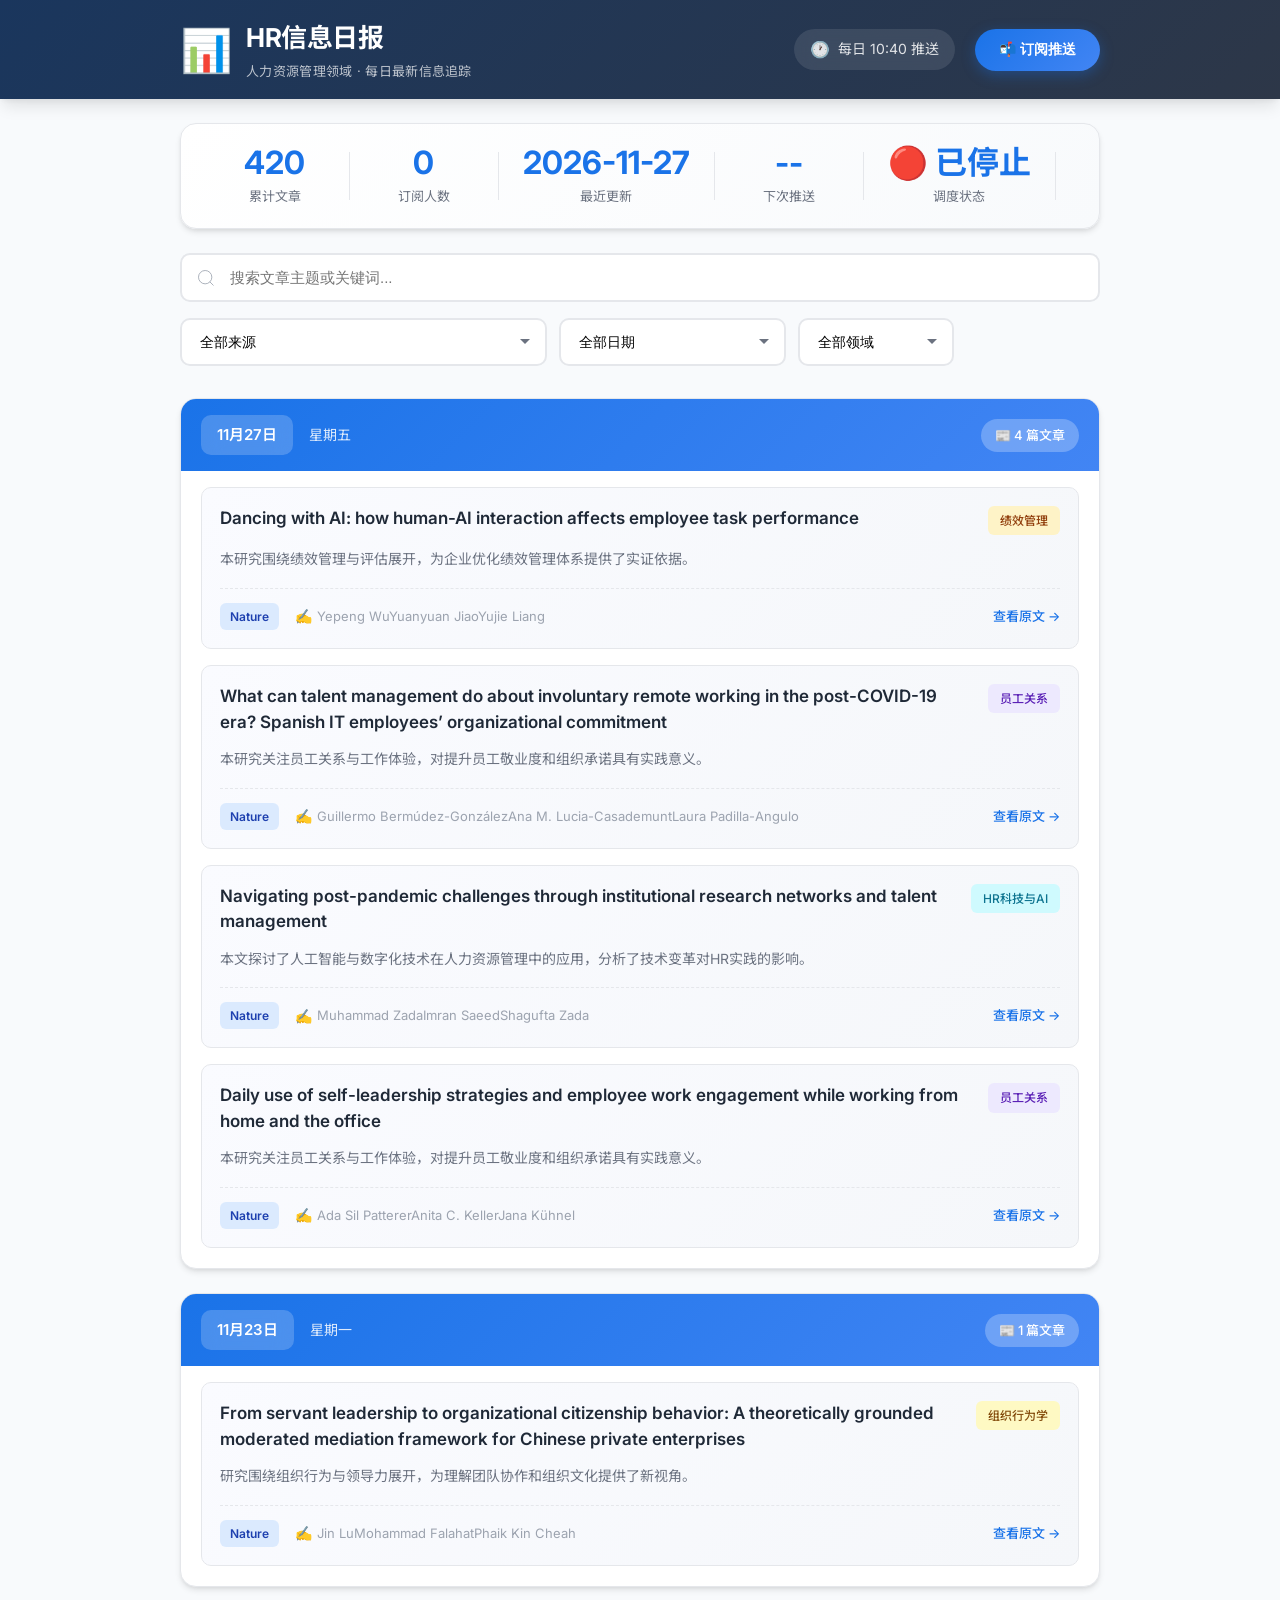
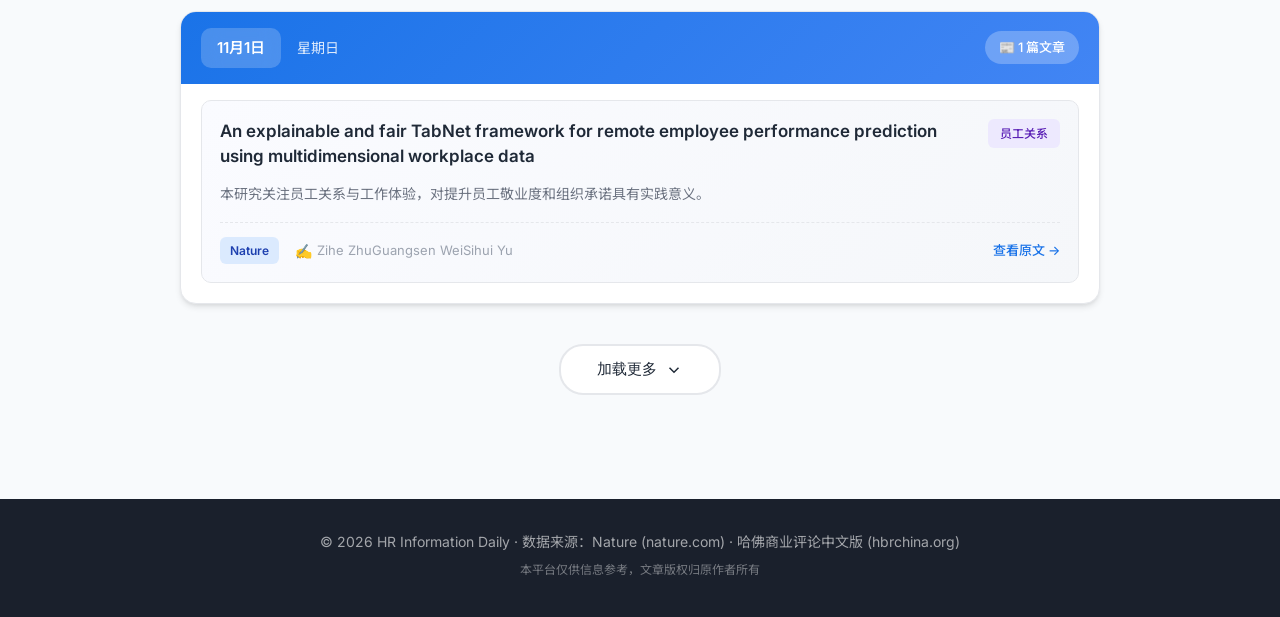
==== commit c562ec46: "chore: 自动更新日报数据 2026-11-27" ====
--- a/static/index.html
+++ b/static/index.html
@@ -1018,13 +1018,13 @@
 
     <script>
 // ========== HR信息日报 - 自动更新数据 ==========
-// 最后更新: 2026-11-26 10:48:18
+// 最后更新: 2026-11-27 10:47:52
 // 文章总数: 420
 
 const dailyResearchData = [
     {
-        "date": "2026-11-26",
-        "weekday": "星期三",
+        "date": "2026-11-27",
+        "weekday": "星期四",
         "articles": [
             {
                 "id": 1536,
@@ -5296,9 +5296,9 @@
     const STATIC_SOURCES = [{"value": "HBR", "label": "HBR"}, {"value": "Harvard Business Review", "label": "Harvard Business Review"}, {"value": "Humanities and Social Sciences Communications", "label": "Humanities and Social Sciences Communications"}, {"value": "Nature", "label": "Nature"}, {"value": "Scientific Reports", "label": "Scientific Reports"}, {"value": "哈佛商业评论中文版", "label": "哈佛商业评论中文版"}];
     const STATIC_TOPICS = [{"value": "compensation", "label": "薪酬福利"}, {"value": "diversity", "label": "多元化与包容性"}, {"value": "employee-relations", "label": "员工关系"}, {"value": "hr-tech", "label": "HR科技与AI"}, {"value": "leadership", "label": "领导力"}, {"value": "organizational-behavior", "label": "组织行为学"}, {"value": "performance", "label": "绩效管理"}, {"value": "recruitment", "label": "招聘与选拔"}, {"value": "training", "label": "培训与发展"}];
     const STATIC_STATS = {"total_articles": 420, "total_subscribers": 0};
-    const STATIC_CALENDAR = [{"date": "2026-11-26", "weekday": "星期三", "article_count": 4}, {"date": "2026-11-23", "weekday": "星期日", "article_count": 1}, {"date": "2026-11-01", "weekday": "星期六", "article_count": 1}, {"date": "2026-10-03", "weekday": "星期五", "article_count": 1}, {"date": "2026-09-30", "weekday": "星期二", "article_count": 1}, {"date": "2026-09-07", "weekday": "星期日", "article_count": 1}, {"date": "2026-08-11", "weekday": "星期一", "article_count": 1}, {"date": "2026-07-10", "weekday": "星期四", "article_count": 1}, {"date": "2026-06-22", "weekday": "星期日", "article_count": 1}, {"date": "2026-05-06", "weekday": "星期二", "article_count": 393}, {"date": "2026-04-20", "weekday": "星期日", "article_count": 15}];
-    const STATIC_ARTICLES = [{"id": 1536, "title": "Dancing with AI: how human-AI interaction affects employee task performance", "topic": "performance", "topicLabel": "绩效管理", "summary": "本研究围绕绩效管理与评估展开，为企业优化绩效管理体系提供了实证依据。", "source": "Nature", "authors": "Yepeng WuYuanyuan JiaoYujie Liang", "link": "https://www.nature.com/articles/s41599-026-09043-5", "push_date": "2026-11-26", "publish_date": "2026-11-26", "fetched_date": "2026-11-26", "created_at": "2026-11-26"}, {"id": 650, "title": "What can talent management do about involuntary remote working in the post-COVID-19 era? Spanish IT employees’ organizational commitment", "topic": "employee-relations", "topicLabel": "员工关系", "summary": "本研究关注员工关系与工作体验，对提升员工敬业度和组织承诺具有实践意义。", "source": "Nature", "authors": "Guillermo Bermúdez-GonzálezAna M. Lucia-CasademuntLaura Padilla-Angulo", "link": "https://www.nature.com/articles/s41599-024-03514-3", "push_date": "2026-11-26", "publish_date": "2026-11-26", "fetched_date": "2026-11-26", "created_at": "2026-11-26"}, {"id": 649, "title": "Navigating post-pandemic challenges through institutional research networks and talent management", "topic": "hr-tech", "topicLabel": "HR科技与AI", "summary": "本文探讨了人工智能与数字化技术在人力资源管理中的应用，分析了技术变革对HR实践的影响。", "source": "Nature", "authors": "Muhammad ZadaImran SaeedShagufta Zada", "link": "https://www.nature.com/articles/s41599-024-03697-9", "push_date": "2026-11-26", "publish_date": "2026-11-26", "fetched_date": "2026-11-26", "created_at": "2026-11-26"}, {"id": 647, "title": "Daily use of self-leadership strategies and employee work engagement while working from home and the office", "topic": "employee-relations", "topicLabel": "员工关系", "summary": "本研究关注员工关系与工作体验，对提升员工敬业度和组织承诺具有实践意义。", "source": "Nature", "authors": "Ada Sil PattererAnita C. KellerJana Kühnel", "link": "https://www.nature.com/articles/s41598-024-71432-0", "push_date": "2026-11-26", "publish_date": "2026-11-26", "fetched_date": "2026-11-26", "created_at": "2026-11-26"}, {"id": 826, "title": "From servant leadership to organizational citizenship behavior: A theoretically grounded moderated mediation framework for Chinese private enterprises", "topic": "organizational-behavior", "topicLabel": "组织行为学", "summary": "研究围绕组织行为与领导力展开，为理解团队协作和组织文化提供了新视角。", "source": "Nature", "authors": "Jin LuMohammad FalahatPhaik Kin Cheah", "link": "https://www.nature.com/articles/s41599-024-03751-6", "push_date": "2026-11-23", "publish_date": "2026-11-23", "fetched_date": "2026-11-23", "created_at": "2026-11-23"}, {"id": 1869, "title": "An explainable and fair TabNet framework for remote employee performance prediction using multidimensional workplace data", "topic": "employee-relations", "topicLabel": "员工关系", "summary": "本研究关注员工关系与工作体验，对提升员工敬业度和组织承诺具有实践意义。", "source": "Nature", "authors": "Zihe ZhuGuangsen WeiSihui Yu", "link": "https://www.nature.com/articles/s41598-026-76297-z", "push_date": "2026-11-01", "publish_date": "2026-11-01", "fetched_date": "2026-11-01", "created_at": "2026-11-01"}, {"id": 1615, "title": "Corporate social responsibility and organizational performance: practices and future research agenda from a twenty-year review", "topic": "performance", "topicLabel": "绩效管理", "summary": "本研究围绕绩效管理与评估展开，为企业优化绩效管理体系提供了实证依据。", "source": "Nature", "authors": "Hongjiang PuQian Zhang", "link": "https://www.nature.com/articles/s41599-026-08802-8", "push_date": "2026-10-03", "publish_date": "2026-10-03", "fetched_date": "2026-10-03", "created_at": "2026-10-03"}, {"id": 1479, "title": "ND in Micro: neuroinclusion and neuroaffirmation for neurodivergent microbiologists", "topic": "diversity", "topicLabel": "多元化与包容性", "summary": "There is a growing awareness and visibility of neurodivergent people and our needs, but we still face workplace challenges. ND in Micro is a new global network that aims to connect, peer-support and raise the profile of neurodivergent microbiologists and our science through virtual and in-person activities and resources.", "source": "Nature", "authors": "Kirsty L. JonesRebecca ThomasKevin Maringer", "link": "https://www.nature.com/articles/s41579-026-01368-x", "push_date": "2026-09-30", "publish_date": "2026-09-30", "fetched_date": "2026-09-30", "created_at": "2026-09-30"}, {"id": 1411, "title": "Workplace ostracism and job performance: revisiting the limits of employee engagement in addressing workplace exclusion", "topic": "employee-relations", "topicLabel": "员工关系", "summary": "本研究关注员工关系与工作体验，对提升员工敬业度和组织承诺具有实践意义。", "source": "Nature", "authors": "Kailash Kumar SahuRavi Kumar MishraShreya Kushwaha", "link": "https://www.nature.com/articles/s41598-026-66273-y", "push_date": "2026-09-07", "publish_date": "2026-09-07", "fetched_date": "2026-09-07", "created_at": "2026-09-07"}, {"id": 1288, "title": "Leveraging neuroleadership and AI-integrated capabilities: empowering entrepreneurial leaders to drive SME performance", "topic": "performance", "topicLabel": "绩效管理", "summary": "本研究围绕绩效管理与评估展开，为企业优化绩效管理体系提供了实证依据。", "source": "Nature", "authors": "Muhammad MohsinMohamad Zulkifli Bin Abdul RahimYuen Yee Yen", "link": "https://www.nature.com/articles/s41599-026-08621-x", "push_date": "2026-08-11", "publish_date": "2026-08-11", "fetched_date": "2026-08-11", "created_at": "2026-08-11"}, {"id": 1064, "title": "Threshold conditions for employee innovation: qualitative evidence from hierarchical organizations", "topic": "employee-relations", "topicLabel": "员工关系", "summary": "本研究关注员工关系与工作体验，对提升员工敬业度和组织承诺具有实践意义。", "source": "Nature", "authors": "Mohamed Mohiya", "link": "https://www.nature.com/articles/s41598-026-60218-1", "push_date": "2026-07-10", "publish_date": "2026-07-10", "fetched_date": "2026-07-10", "created_at": "2026-07-10"}, {"id": 911, "title": "The influence of moral leadership (in)congruence on negative workplace gossip is explained by perceived hypocrisy", "topic": "employee-relations", "topicLabel": "员工关系", "summary": "本研究关注员工关系与工作体验，对提升员工敬业度和组织承诺具有实践意义。", "source": "Nature", "authors": "Qingling ChenZhaohui LiuGuanfeng Shi", "link": "https://www.nature.com/articles/s41598-026-54395-2", "push_date": "2026-06-22", "publish_date": "2026-06-22", "fetched_date": "2026-06-22", "created_at": "2026-06-22"}, {"id": 822, "title": "The startup balancing act: Hiring the right talent", "topic": "recruitment", "topicLabel": "招聘与选拔", "summary": "本研究探讨了招聘与人才选拔领域的重要议题，通过实证分析揭示了相关因素的影响机制和实践启示。", "source": "Nature", "authors": "Simon Moroney", "link": "https://www.nature.com/articles/nbt0598supp", "push_date": "2026-05-06", "publish_date": "2026-05-06", "fetched_date": "2026-05-06", "created_at": "2026-05-06"}, {"id": 821, "title": "Succession planning: Putting an organization's knowledge to work", "topic": "recruitment", "topicLabel": "招聘与选拔", "summary": "From recruiting the right candidate to developing new leadership from within, succession planning is essential for an organization to meet its strategic goals.", "source": "Nature", "authors": "Kevin ButlerDona E. Roche-Tarry", "link": "https://www.nature.com/articles/nbt0202-201", "push_date": "2026-05-06", "publish_date": "2026-05-06", "fetched_date": "2026-05-06", "created_at": "2026-05-06"}, {"id": 820, "title": "Effective Talent Management", "topic": "hr-tech", "topicLabel": "HR科技与AI", "summary": "Reprinted with permission from Electronic Recruiting News. For more articles like this seewww.interbiznet.com.", "source": "Nature", "authors": "Nature Editorial", "link": "https://www.nature.com/articles/nj0080", "push_date": "2026-05-06", "publish_date": "2026-05-06", "fetched_date": "2026-05-06", "created_at": "2026-05-06"}, {"id": 819, "title": "Using publicly available information to create exposure and risk-based ranking of chemicals used in the workplace and consumer products", "topic": "employee-relations", "topicLabel": "员工关系", "summary": "本研究关注员工关系与工作体验，对提升员工敬业度和组织承诺具有实践意义。", "source": "Nature", "authors": "Michael A JayjockChristine F ChaissonPaul S Price", "link": "https://www.nature.com/articles/jes200843", "push_date": "2026-05-06", "publish_date": "2026-05-06", "fetched_date": "2026-05-06", "created_at": "2026-05-06"}, {"id": 818, "title": "Back to balance: labour therapeutics and the depoliticisation of workplace distress", "topic": "employee-relations", "topicLabel": "员工关系", "summary": "本研究关注员工关系与工作体验，对提升员工敬业度和组织承诺具有实践意义。", "source": "Nature", "authors": "James Davies", "link": "https://www.nature.com/articles/palcomms201627", "push_date": "2026-05-06", "publish_date": "2026-05-06", "fetched_date": "2026-05-06", "created_at": "2026-05-06"}, {"id": 817, "title": "Stepping up to be a role model for LGBTQ inclusion in science", "topic": "diversity", "topicLabel": "多元化与包容性", "summary": "Neil Reavey describes how scientists can support or lead initiatives in their organizations.", "source": "Nature", "authors": "Neil Reavey", "link": "https://www.nature.com/articles/d41586-019-01146-1", "push_date": "2026-05-06", "publish_date": "2026-05-06", "fetched_date": "2026-05-06", "created_at": "2026-05-06"}, {"id": 816, "title": "Global labor flow network reveals the hierarchical organization and dynamics of geo-industrial clusters", "topic": "performance", "topicLabel": "绩效管理", "summary": "There is a lack of systematic approaches to identify and analyze the hierarchical structure of geo-industrial clusters at the global scale. Here the authors use LinkedIn's employment history data to construct a global labor flow network from which they find that the resulting geo-industrial clusters exhibit a stronger association between the influx of educated-workers and financial performance compared to existing aggregation units.", "source": "Nature", "authors": "Jaehyuk ParkIan B. WoodYong-Yeol Ahn", "link": "https://www.nature.com/articles/s41467-019-11380-w", "push_date": "2026-05-06", "publish_date": "2026-05-06", "fetched_date": "2026-05-06", "created_at": "2026-05-06"}, {"id": 815, "title": "Why we need to increase diversity in the immunology research community", "topic": "diversity", "topicLabel": "多元化与包容性", "summary": "The immunology research community lacks diversity, particularly at the top. Here I discuss diversity, inclusion and equity and their benefit to science. I suggest steps we can take to achieve a more diverse and inclusive community.", "source": "Nature", "authors": "Akiko Iwasaki", "link": "https://www.nature.com/articles/s41590-019-0470-6", "push_date": "2026-05-06", "publish_date": "2026-05-06", "fetched_date": "2026-05-06", "created_at": "2026-05-06"}, {"id": 814, "title": "Diversity and inclusion in Australian astronomy", "topic": "diversity", "topicLabel": "多元化与包容性", "summary": "An overview of the nationwide programmes that are making an impact on diversity, culture and climate in Australia is presented, along with the most promising and innovative initiatives in Australian universities and institutions.", "source": "Nature", "authors": "Lisa J. Kewley", "link": "https://www.nature.com/articles/s41550-019-0954-1", "push_date": "2026-05-06", "publish_date": "2026-05-06", "fetched_date": "2026-05-06", "created_at": "2026-05-06"}, {"id": 813, "title": "Diversity and inclusion: why it also makes business sense", "topic": "diversity", "topicLabel": "多元化与包容性", "summary": "A better balance of men and women in leadership positions could lead to higher profitability in scientific enterprises, argues Akshay Kumar.", "source": "Nature", "authors": "Nature Editorial", "link": "https://www.nature.com/articles/nindia", "push_date": "2026-05-06", "publish_date": "2026-05-06", "fetched_date": "2026-05-06", "created_at": "2026-05-06"}, {"id": 812, "title": "Improving sex and gender identity equity and inclusion at conservation and ecology conferences", "topic": "diversity", "topicLabel": "多元化与包容性", "summary": "Tulloch details a six-step timeline that improves ecology and conservation conference inclusion by embedding diversity and equity into planning, financing, marketing, scientific and social scheduling, evaluation and reporting.", "source": "Nature", "authors": "Ayesha I. T. Tulloch", "link": "https://www.nature.com/articles/s41559-020-1255-x", "push_date": "2026-05-06", "publish_date": "2026-05-06", "fetched_date": "2026-05-06", "created_at": "2026-05-06"}, {"id": 811, "title": "Age discrimination in the workplace hurts us all", "topic": "employee-relations", "topicLabel": "员工关系", "summary": "When older workers are discriminated against, everyone is affected. Age discrimination negatively impacts not only individual workers but also their families and the broader economy, argues Joo Yeoun Suh.", "source": "Nature", "authors": "Joo Yeoun Suh", "link": "https://www.nature.com/articles/s43587-020-00023-1", "push_date": "2026-05-06", "publish_date": "2026-05-06", "fetched_date": "2026-05-06", "created_at": "2026-05-06"}, {"id": 810, "title": "Equality, diversity and inclusion", "topic": "diversity", "topicLabel": "多元化与包容性", "summary": "本研究关注职场多元化和包容性议题，对促进公平就业和组织多样性具有重要启示。", "source": "Nature", "authors": "Priya Sharma", "link": "https://www.nature.com/articles/s41407-021-0588-x", "push_date": "2026-05-06", "publish_date": "2026-05-06", "fetched_date": "2026-05-06", "created_at": "2026-05-06"}, {"id": 809, "title": "Between a rock and a workplace", "topic": "employee-relations", "topicLabel": "员工关系", "summary": "Working spaces and cultures in the geosciences need to change in order to attract, safeguard and retain people with disabilities.", "source": "Nature", "authors": "Anya Lawrence", "link": "https://www.nature.com/articles/s41561-021-00775-4", "push_date": "2026-05-06", "publish_date": "2026-05-06", "fetched_date": "2026-05-06", "created_at": "2026-05-06"}, {"id": 808, "title": "Implementing diversity, equity and inclusion efforts at conferences", "topic": "diversity", "topicLabel": "多元化与包容性", "summary": "The scientific research environment struggles to be an inclusive and diverse place. Initiatives such as the Minority Carriers event at the Photovoltaics Specialists Conference not only support marginalized researchers but also delineate the changes that need to be made and actions that should be taken to make the research space inclusive.", "source": "Nature", "authors": "Lyndsey McMillon-Brown", "link": "https://www.nature.com/articles/s41560-021-00926-2", "push_date": "2026-05-06", "publish_date": "2026-05-06", "fetched_date": "2026-05-06", "created_at": "2026-05-06"}, {"id": 807, "title": "The scientific workplace in 2021", "topic": "employee-relations", "topicLabel": "员工关系", "summary": "The impact on careers of a lingering pandemic and industrial unrest were among the challenges faced by working scientists in the past 12 months", "source": "Nature", "authors": "Chris Woolston", "link": "https://www.nature.com/articles/d41586-021-03710-0", "push_date": "2026-05-06", "publish_date": "2026-05-06", "fetched_date": "2026-05-06", "created_at": "2026-05-06"}, {"id": 806, "title": "Reconsidering the role of alcohol in the scientific workplace", "topic": "employee-relations", "topicLabel": "员工关系", "summary": "Some societies and event organizers are rethinking their alcohol policies in a bid to be more inclusive.", "source": "Nature", "authors": "Nikki Forrester", "link": "https://www.nature.com/articles/d41586-021-03773-z", "push_date": "2026-05-06", "publish_date": "2026-05-06", "fetched_date": "2026-05-06", "created_at": "2026-05-06"}, {"id": 805, "title": "A talent network of Black microbiologists", "topic": "hr-tech", "topicLabel": "HR科技与AI", "summary": "本文探讨了人工智能与数字化技术在人力资源管理中的应用，分析了技术变革对HR实践的影响。", "source": "Nature", "authors": "Chelsey C. SpriggsNikea PittmanAriangela J. Kozik", "link": "https://www.nature.com/articles/s41564-022-01085-0", "push_date": "2026-05-06", "publish_date": "2026-05-06", "fetched_date": "2026-05-06", "created_at": "2026-05-06"}, {"id": 804, "title": "Workplace mistreatment for US women: best practices for counselors", "topic": "employee-relations", "topicLabel": "员工关系", "summary": "本研究关注员工关系与工作体验，对提升员工敬业度和组织承诺具有实践意义。", "source": "Nature", "authors": "Stephanie T. Burns", "link": "https://www.nature.com/articles/s41599-022-01154-z", "push_date": "2026-05-06", "publish_date": "2026-05-06", "fetched_date": "2026-05-06", "created_at": "2026-05-06"}, {"id": 803, "title": "Inclusion of LGBT+ researchers is key", "topic": "diversity", "topicLabel": "多元化与包容性", "summary": "本研究关注职场多元化和包容性议题，对促进公平就业和组织多样性具有重要启示。", "source": "Nature", "authors": "Deni Mazrekaj", "link": "https://www.nature.com/articles/d41586-022-01187-z", "push_date": "2026-05-06", "publish_date": "2026-05-06", "fetched_date": "2026-05-06", "created_at": "2026-05-06"}, {"id": 802, "title": "Funding and oversight for diversity initiatives", "topic": "diversity", "topicLabel": "多元化与包容性", "summary": "As the importance of diversity, equity and inclusion within teams grows, large organizations are starting to commit to funding and data-driven action to build on and sustain the momentum.", "source": "Nature", "authors": "Nature Editorial", "link": "https://www.nature.com/articles/s41550-022-01731-x", "push_date": "2026-05-06", "publish_date": "2026-05-06", "fetched_date": "2026-05-06", "created_at": "2026-05-06"}, {"id": 801, "title": "Diversity, equity and inclusion actions from the NCATS Clinical and Translational Science awarded programs", "topic": "diversity", "topicLabel": "多元化与包容性", "summary": "本研究关注职场多元化和包容性议题，对促进公平就业和组织多样性具有重要启示。", "source": "Nature", "authors": "L. Ebony BoulwareAlfred VitaleLeonard E. Egede", "link": "https://www.nature.com/articles/s41591-022-01863-7", "push_date": "2026-05-06", "publish_date": "2026-05-06", "fetched_date": "2026-05-06", "created_at": "2026-05-06"}, {"id": 800, "title": "Motivators of employee commitment at multinational organisations in emerging economies: Empirical evidence from Nigeria", "topic": "employee-relations", "topicLabel": "员工关系", "summary": "本研究关注员工关系与工作体验，对提升员工敬业度和组织承诺具有实践意义。", "source": "Nature", "authors": "Henry Inegbedion", "link": "https://www.nature.com/articles/s41599-022-01169-6", "push_date": "2026-05-06", "publish_date": "2026-05-06", "fetched_date": "2026-05-06", "created_at": "2026-05-06"}, {"id": 799, "title": "Community voices: policy proposals to promote inclusion in academia through the lens of women in science", "topic": "diversity", "topicLabel": "多元化与包容性", "summary": "Diversity is a creative force that broadens views and enhances ideas; it increases productivity as well as the impact of our science, making our respective organisations more agile and timely. Equality of opportunity is a key to success for any research organisation. Here we argue that every research organisation, whether in academia or in industry, needs to have better inclusion policies to harness the benefits of diversity in research. Drawing from our personal experiences and perspectives as women in science, we share our suggestions on how to promote inclusion in academia and create a better research culture for all. Our shared experiences highlight the many hurdles women in science face on a daily basis. We stress that rules and regulations, as well as education for awareness, will play critical role in this much needed shift from a male-dominated scientific culture that dates from Victorian times to a modern focus on gender equality in science. The key ingredients of this new culture will be flexibility, transparency, fairness and thoughtfulness.", "source": "Nature", "authors": "Sarah A. TeichmannMuzlifah HaniffaJasmin Fisher", "link": "https://www.nature.com/articles/s41467-022-31616-6", "push_date": "2026-05-06", "publish_date": "2026-05-06", "fetched_date": "2026-05-06", "created_at": "2026-05-06"}, {"id": 798, "title": "Organizational culture as a mediator of credible leadership influence on work engagement: empirical studies in private hospitals in East Java, Indonesia", "topic": "organizational-behavior", "topicLabel": "组织行为学", "summary": "研究围绕组织行为与领导力展开，为理解团队协作和组织文化提供了新视角。", "source": "Nature", "authors": "Veronika Agustini SrimulyaniYustinus Budi Hermanto", "link": "https://www.nature.com/articles/s41599-022-01289-z", "push_date": "2026-05-06", "publish_date": "2026-05-06", "fetched_date": "2026-05-06", "created_at": "2026-05-06"}, {"id": 797, "title": "BDA CPD course on Equality, Diversity and Inclusion", "topic": "diversity", "topicLabel": "多元化与包容性", "summary": "本研究关注职场多元化和包容性议题，对促进公平就业和组织多样性具有重要启示。", "source": "Nature", "authors": "Nature Editorial", "link": "https://www.nature.com/articles/s41404-022-1766-z", "push_date": "2026-05-06", "publish_date": "2026-05-06", "fetched_date": "2026-05-06", "created_at": "2026-05-06"}, {"id": 796, "title": "Diversity and inclusion is a must to make innovation work for all", "topic": "diversity", "topicLabel": "多元化与包容性", "summary": "Fostering a creative and constructive dynamic between groups is a recipe for success.", "source": "Nature", "authors": "Marte C. W. Solheim", "link": "https://www.nature.com/articles/d41586-022-04205-2", "push_date": "2026-05-06", "publish_date": "2026-05-06", "fetched_date": "2026-05-06", "created_at": "2026-05-06"}, {"id": 795, "title": "Equality, diversity and inclusion and dental care professionals", "topic": "diversity", "topicLabel": "多元化与包容性", "summary": "本研究关注职场多元化和包容性议题，对促进公平就业和组织多样性具有重要启示。", "source": "Nature", "authors": "Miranda SteeplesSimone Ruzario", "link": "https://www.nature.com/articles/s41415-023-5456-y", "push_date": "2026-05-06", "publish_date": "2026-05-06", "fetched_date": "2026-05-06", "created_at": "2026-05-06"}, {"id": 794, "title": "Stages of organizational development and employee assistance programs in Taiwan", "topic": "training", "topicLabel": "培训与发展", "summary": "本文聚焦于员工培训与职业发展话题，研究发现对组织学习和人才成长具有重要参考价值。", "source": "Nature", "authors": "Yin-Che ChenYun-Chu ChenHui-Chuang Chu", "link": "https://www.nature.com/articles/s41599-023-01567-4", "push_date": "2026-05-06", "publish_date": "2026-05-06", "fetched_date": "2026-05-06", "created_at": "2026-05-06"}, {"id": 793, "title": "Scientists with intersecting privilege must work towards institutional inclusion", "topic": "diversity", "topicLabel": "多元化与包容性", "summary": "The enduring lack of diversity, equity and inclusion (DEI) in academia is arguably the biggest challenge facing universities. Progress has been slow and dependent on the efforts of marginalized faculty. We explain why this is a problem, offer potential solutions and ask those with intersecting privilege and power to be the drivers of change.", "source": "Nature", "authors": "Felicity M. DavisSalah EliasVaishnavi Ananthanarayanan", "link": "https://www.nature.com/articles/s41556-023-01143-7", "push_date": "2026-05-06", "publish_date": "2026-05-06", "fetched_date": "2026-05-06", "created_at": "2026-05-06"}, {"id": 792, "title": "Factors influencing home care workers’ loyalty in long-term nursing services", "topic": "hr-tech", "topicLabel": "HR科技与AI", "summary": "本文探讨了人工智能与数字化技术在人力资源管理中的应用，分析了技术变革对HR实践的影响。", "source": "Nature", "authors": "Wei HsuYen-Chi ChaoChih-Hao Yang", "link": "https://www.nature.com/articles/s41599-023-01819-3", "push_date": "2026-05-06", "publish_date": "2026-05-06", "fetched_date": "2026-05-06", "created_at": "2026-05-06"}, {"id": 791, "title": "What is hindering the drug development industry from achieving diversity, equity and inclusion in its workforce?", "topic": "diversity", "topicLabel": "多元化与包容性", "summary": "Establishing accountability by implementing measurable metrics to track and monitor DEI dynamics can ensure that it becomes central to an organization’s strategy.", "source": "Nature", "authors": "Jennifer Y. KimEmily Botto", "link": "https://www.nature.com/articles/s41587-023-01817-5", "push_date": "2026-05-06", "publish_date": "2026-05-06", "fetched_date": "2026-05-06", "created_at": "2026-05-06"}, {"id": 790, "title": "The interplay between internal communication, employee engagement, job satisfaction, and employee loyalty in higher education institutions in Vietnam", "topic": "employee-relations", "topicLabel": "员工关系", "summary": "本研究关注员工关系与工作体验，对提升员工敬业度和组织承诺具有实践意义。", "source": "Nature", "authors": "Cao Minh Anh NguyenMinh-Tri Ha", "link": "https://www.nature.com/articles/s41599-023-01806-8", "push_date": "2026-05-06", "publish_date": "2026-05-06", "fetched_date": "2026-05-06", "created_at": "2026-05-06"}, {"id": 789, "title": "AI technology application and employee responsibility", "topic": "employee-relations", "topicLabel": "员工关系", "summary": "本研究关注员工关系与工作体验，对提升员工敬业度和组织承诺具有实践意义。", "source": "Nature", "authors": "Jing WangZeyu XingRui Zhang", "link": "https://www.nature.com/articles/s41599-023-01843-3", "push_date": "2026-05-06", "publish_date": "2026-05-06", "fetched_date": "2026-05-06", "created_at": "2026-05-06"}, {"id": 788, "title": "Family–work conflict and work-from-home productivity: do work engagement and self-efficacy mediate?", "topic": "performance", "topicLabel": "绩效管理", "summary": "本研究围绕绩效管理与评估展开，为企业优化绩效管理体系提供了实证依据。", "source": "Nature", "authors": "Seng-Su TsangZhih-Lin LiuThi Vinh Tran Nguyen", "link": "https://www.nature.com/articles/s41599-023-01929-y", "push_date": "2026-05-06", "publish_date": "2026-05-06", "fetched_date": "2026-05-06", "created_at": "2026-05-06"}, {"id": 787, "title": "Workplace-based knowledge exchange programmes between academics, policymakers and providers in the health and social care sector: a scoping review and mapping exercise", "topic": "employee-relations", "topicLabel": "员工关系", "summary": "本研究关注员工关系与工作体验，对提升员工敬业度和组织承诺具有实践意义。", "source": "Nature", "authors": "Stephanie KumpunenBernadeta BridgwoodLuisa M. Pettigrew", "link": "https://www.nature.com/articles/s41599-023-01932-3", "push_date": "2026-05-06", "publish_date": "2026-05-06", "fetched_date": "2026-05-06", "created_at": "2026-05-06"}, {"id": 786, "title": "Knowledge sharing and innovation performance: a case study on the impact of organizational culture, structural capital, human resource management practices, and relational capital of real estate agents", "topic": "organizational-behavior", "topicLabel": "组织行为学", "summary": "研究围绕组织行为与领导力展开，为理解团队协作和组织文化提供了新视角。", "source": "Nature", "authors": "Chung-Chang LeeWen-Chih YehYuan-Chen Luo", "link": "https://www.nature.com/articles/s41599-023-02185-w", "push_date": "2026-05-06", "publish_date": "2026-05-06", "fetched_date": "2026-05-06", "created_at": "2026-05-06"}, {"id": 785, "title": "A field study of the impacts of workplace diversity on the recruitment of minority group members", "topic": "recruitment", "topicLabel": "招聘与选拔", "summary": "A Registered Report field study by Nichols et al. finds little evidence that images of organizational diversity change the volume or quality of minority applicants. Stronger commitments to diversity may be needed to increase recruitment of minority applicants.", "source": "Nature", "authors": "Aaron D. NicholsJordan AxtDan Ariely", "link": "https://www.nature.com/articles/s41562-023-01731-5", "push_date": "2026-05-06", "publish_date": "2026-05-06", "fetched_date": "2026-05-06", "created_at": "2026-05-06"}, {"id": 784, "title": "Emotional intelligence as a conduit for improved occupational health safety environment in the oil and gas sector", "topic": "hr-tech", "topicLabel": "HR科技与AI", "summary": "本文探讨了人工智能与数字化技术在人力资源管理中的应用，分析了技术变革对HR实践的影响。", "source": "Nature", "authors": "Nkrumah Nana Kwame EdmundLiu SuxiaArielle Doris Tetgoum Kachie", "link": "https://www.nature.com/articles/s41598-023-46886-3", "push_date": "2026-05-06", "publish_date": "2026-05-06", "fetched_date": "2026-05-06", "created_at": "2026-05-06"}, {"id": 783, "title": "The achievement of gender parity in a large astrophysics research centre", "topic": "diversity", "topicLabel": "多元化与包容性", "summary": "The ASTRO 3D Centre of Excellence achieved 50% women personnel over a 5 yr time-frame by implementing a suite of evidence-based recruitment and retention initiatives. These initiatives changed how postdoctoral researchers were recruited and helped to develop a supportive and positive culture.", "source": "Nature", "authors": "Lisa J. KewleyJ. Stuart B. WyitheIngrid McCarthy", "link": "https://www.nature.com/articles/s41550-023-02079-6", "push_date": "2026-05-06", "publish_date": "2026-05-06", "fetched_date": "2026-05-06", "created_at": "2026-05-06"}, {"id": 782, "title": "Employee work engagement in the digital transformation of enterprises: a fuzzy-set qualitative comparative analysis", "topic": "employee-relations", "topicLabel": "员工关系", "summary": "本研究关注员工关系与工作体验，对提升员工敬业度和组织承诺具有实践意义。", "source": "Nature", "authors": "Di YeBin XuYenchun Jim Wu", "link": "https://www.nature.com/articles/s41599-023-02418-y", "push_date": "2026-05-06", "publish_date": "2026-05-06", "fetched_date": "2026-05-06", "created_at": "2026-05-06"}, {"id": 781, "title": "Lifelong learning in the workplace: the knowledge management role of corporate universities in China", "topic": "training", "topicLabel": "培训与发展", "summary": "本文聚焦于员工培训与职业发展话题，研究发现对组织学习和人才成长具有重要参考价值。", "source": "Nature", "authors": "Yuhang HanYi ZhouJiaoyan Jiang", "link": "https://www.nature.com/articles/s41599-024-02693-3", "push_date": "2026-05-06", "publish_date": "2026-05-06", "fetched_date": "2026-05-06", "created_at": "2026-05-06"}, {"id": 780, "title": "The relationship between strategic human resource management, green innovation and environmental performance: a moderated-mediation model", "topic": "performance", "topicLabel": "绩效管理", "summary": "本研究围绕绩效管理与评估展开，为企业优化绩效管理体系提供了实证依据。", "source": "Nature", "authors": "Michael Yao-Ping PengLi ZhangYuan He", "link": "https://www.nature.com/articles/s41599-024-02754-7", "push_date": "2026-05-06", "publish_date": "2026-05-06", "fetched_date": "2026-05-06", "created_at": "2026-05-06"}, {"id": 779, "title": "Workplace cyberbullying and social capital among Jordanian university academic staff: a cross-sectional study", "topic": "employee-relations", "topicLabel": "员工关系", "summary": "本研究关注员工关系与工作体验，对提升员工敬业度和组织承诺具有实践意义。", "source": "Nature", "authors": "Maissa N. AlrawashdehRula Odeh AlsawalqaAbdullah Mahmod Ibrahim", "link": "https://www.nature.com/articles/s41599-024-02805-z", "push_date": "2026-05-06", "publish_date": "2026-05-06", "fetched_date": "2026-05-06", "created_at": "2026-05-06"}, {"id": 778, "title": "A framework for the facilitation of accelerated leadership and management capability development in the workplace", "topic": "training", "topicLabel": "培训与发展", "summary": "本文聚焦于员工培训与职业发展话题，研究发现对组织学习和人才成长具有重要参考价值。", "source": "Nature", "authors": "Gregory J. HarperRoslyn CameronChristine Edwards", "link": "https://www.nature.com/articles/s41599-024-02758-3", "push_date": "2026-05-06", "publish_date": "2026-05-06", "fetched_date": "2026-05-06", "created_at": "2026-05-06"}, {"id": 777, "title": "Workplace digitalization and workload: changes and reciprocal relations across 3 years", "topic": "employee-relations", "topicLabel": "员工关系", "summary": "本研究关注员工关系与工作体验，对提升员工敬业度和组织承诺具有实践意义。", "source": "Nature", "authors": "Hannes ZacherCort W. Rudolph", "link": "https://www.nature.com/articles/s41598-024-56537-w", "push_date": "2026-05-06", "publish_date": "2026-05-06", "fetched_date": "2026-05-06", "created_at": "2026-05-06"}, {"id": 776, "title": "An investigation into employees’ factors of flexible working hours (FWH) for productivity in Saudi: a mixed qualitative triangulation", "topic": "performance", "topicLabel": "绩效管理", "summary": "本研究围绕绩效管理与评估展开，为企业优化绩效管理体系提供了实证依据。", "source": "Nature", "authors": "Mohamed Mohiya", "link": "https://www.nature.com/articles/s41599-024-02929-2", "push_date": "2026-05-06", "publish_date": "2026-05-06", "fetched_date": "2026-05-06", "created_at": "2026-05-06"}, {"id": 775, "title": "Dangers of speech technology for workplace diversity", "topic": "employee-relations", "topicLabel": "员工关系", "summary": "Speech technology offers many applications to enhance employee productivity and efficiency. Yet new dangers arise for marginalized groups, potentially jeopardizing organizational efforts to promote workplace diversity. Our analysis delves into three critical risks of speech technology and offers guidance for mitigating these risks responsibly.", "source": "Nature", "authors": "Mike Horia Mihail TeodorescuMingang K. GeigerLily Morse", "link": "https://www.nature.com/articles/s42256-024-00827-5", "push_date": "2026-05-06", "publish_date": "2026-05-06", "fetched_date": "2026-05-06", "created_at": "2026-05-06"}, {"id": 774, "title": "Decent work and innovative work behavior of academic staff in higher education institutions: the mediating role of work engagement and job self-efficacy", "topic": "training", "topicLabel": "培训与发展", "summary": "本文聚焦于员工培训与职业发展话题，研究发现对组织学习和人才成长具有重要参考价值。", "source": "Nature", "authors": "Rasha S. HassanHala M. G. AminHebatallah Ghoneim", "link": "https://www.nature.com/articles/s41599-024-03177-0", "push_date": "2026-05-06", "publish_date": "2026-05-06", "fetched_date": "2026-05-06", "created_at": "2026-05-06"}, {"id": 773, "title": "Employees’ pro-environmental behavior in an organization: a case study in the UAE", "topic": "employee-relations", "topicLabel": "员工关系", "summary": "本研究关注员工关系与工作体验，对提升员工敬业度和组织承诺具有实践意义。", "source": "Nature", "authors": "Nadin AlherimiZeki MarvaAyman Alzaatreh", "link": "https://www.nature.com/articles/s41598-024-66047-4", "push_date": "2026-05-06", "publish_date": "2026-05-06", "fetched_date": "2026-05-06", "created_at": "2026-05-06"}, {"id": 772, "title": "Enhancing organizational sustainable innovation performance through organizational readiness for big data analytics", "topic": "organizational-behavior", "topicLabel": "组织行为学", "summary": "研究围绕组织行为与领导力展开，为理解团队协作和组织文化提供了新视角。", "source": "Nature", "authors": "Muhammad ArshadAneela QadirMuhammad Rafique", "link": "https://www.nature.com/articles/s41599-024-03424-4", "push_date": "2026-05-06", "publish_date": "2026-05-06", "fetched_date": "2026-05-06", "created_at": "2026-05-06"}, {"id": 771, "title": "Breaking down barriers: exploring the impact of social capital on knowledge sharing and transfer in the workplace", "topic": "employee-relations", "topicLabel": "员工关系", "summary": "本研究关注员工关系与工作体验，对提升员工敬业度和组织承诺具有实践意义。", "source": "Nature", "authors": "Michael Yao-Ping Peng", "link": "https://www.nature.com/articles/s41599-024-03384-9", "push_date": "2026-05-06", "publish_date": "2026-05-06", "fetched_date": "2026-05-06", "created_at": "2026-05-06"}, {"id": 770, "title": "Lived experiences of sexual minorities in their achievement of leadership and psychosocial well-being in organizational settings", "topic": "organizational-behavior", "topicLabel": "组织行为学", "summary": "研究围绕组织行为与领导力展开，为理解团队协作和组织文化提供了新视角。", "source": "Nature", "authors": "Renata Della TorreHenrique Pereira", "link": "https://www.nature.com/articles/s41599-024-03504-5", "push_date": "2026-05-06", "publish_date": "2026-05-06", "fetched_date": "2026-05-06", "created_at": "2026-05-06"}, {"id": 769, "title": "Report finds only one in three black academics say that their workplace is inclusive", "topic": "employee-relations", "topicLabel": "员工关系", "summary": "本研究关注员工关系与工作体验，对提升员工敬业度和组织承诺具有实践意义。", "source": "Nature", "authors": "Nature Editorial", "link": "https://www.nature.com/articles/s41404-024-2888-2", "push_date": "2026-05-06", "publish_date": "2026-05-06", "fetched_date": "2026-05-06", "created_at": "2026-05-06"}, {"id": 768, "title": "Generative AI as a catalyst for HRM practices: mediating effects of trust", "topic": "hr-tech", "topicLabel": "HR科技与AI", "summary": "本文探讨了人工智能与数字化技术在人力资源管理中的应用，分析了技术变革对HR实践的影响。", "source": "Nature", "authors": "K. D. V. PrasadTanmoy De", "link": "https://www.nature.com/articles/s41599-024-03842-4", "push_date": "2026-05-06", "publish_date": "2026-05-06", "fetched_date": "2026-05-06", "created_at": "2026-05-06"}, {"id": 767, "title": "From challenges to opportunities: navigating the human response to automated agents in the workplace", "topic": "employee-relations", "topicLabel": "员工关系", "summary": "本研究关注员工关系与工作体验，对提升员工敬业度和组织承诺具有实践意义。", "source": "Nature", "authors": "Ivan ÐulaTabea BerberenaMaria Wirzberger", "link": "https://www.nature.com/articles/s41599-024-03962-x", "push_date": "2026-05-06", "publish_date": "2026-05-06", "fetched_date": "2026-05-06", "created_at": "2026-05-06"}, {"id": 766, "title": "‘Anyone engaging in scientific practice shouldn’t be excluded’: The United Kingdom’s only Black chemistry professor, on diversity", "topic": "diversity", "topicLabel": "多元化与包容性", "summary": "Chemist Robert Mokaya works to advance equality in science for Black researchers in the United Kingdom and sub-Saharan Africa.", "source": "Nature", "authors": "Shihab Jamal", "link": "https://www.nature.com/articles/d41586-024-02972-8", "push_date": "2026-05-06", "publish_date": "2026-05-06", "fetched_date": "2026-05-06", "created_at": "2026-05-06"}, {"id": 765, "title": "Beyond diversity: the impact mechanism of organizational inclusion on employee knowledge hoarding", "topic": "diversity", "topicLabel": "多元化与包容性", "summary": "本研究关注职场多元化和包容性议题，对促进公平就业和组织多样性具有重要启示。", "source": "Nature", "authors": "Qingheng ChengQiao YanTing Nie", "link": "https://www.nature.com/articles/s41599-024-04085-z", "push_date": "2026-05-06", "publish_date": "2026-05-06", "fetched_date": "2026-05-06", "created_at": "2026-05-06"}, {"id": 764, "title": "Diversity and inclusion have greater support than most Americans think", "topic": "diversity", "topicLabel": "多元化与包容性", "summary": "本研究关注职场多元化和包容性议题，对促进公平就业和组织多样性具有重要启示。", "source": "Nature", "authors": "Naomi IsenbergMarkus Brauer", "link": "https://www.nature.com/articles/s41598-024-76761-8", "push_date": "2026-05-06", "publish_date": "2026-05-06", "fetched_date": "2026-05-06", "created_at": "2026-05-06"}, {"id": 763, "title": "Understanding the landscape: assistive technology and work challenges for people with disabilities in Saudi Arabia", "topic": "hr-tech", "topicLabel": "HR科技与AI", "summary": "本文探讨了人工智能与数字化技术在人力资源管理中的应用，分析了技术变革对HR实践的影响。", "source": "Nature", "authors": "Adel Saber AlanaziHoucine Benlaria", "link": "https://www.nature.com/articles/s41599-024-04023-z", "push_date": "2026-05-06", "publish_date": "2026-05-06", "fetched_date": "2026-05-06", "created_at": "2026-05-06"}, {"id": 762, "title": "Code green: ethical leadership’s role in reconciling AI-induced job insecurity with pro-environmental behavior in the digital workplace", "topic": "organizational-behavior", "topicLabel": "组织行为学", "summary": "研究围绕组织行为与领导力展开，为理解团队协作和组织文化提供了新视角。", "source": "Nature", "authors": "Byung-Jik KimMin-Jik KimJulak Lee", "link": "https://www.nature.com/articles/s41599-024-04139-2", "push_date": "2026-05-06", "publish_date": "2026-05-06", "fetched_date": "2026-05-06", "created_at": "2026-05-06"}, {"id": 761, "title": "Interrelation between human capital management and ESG engagement: evidence from S&P 500 firms", "topic": "employee-relations", "topicLabel": "员工关系", "summary": "本研究关注员工关系与工作体验，对提升员工敬业度和组织承诺具有实践意义。", "source": "Nature", "authors": "Xinyu CaiHua XiangAkmal Durmanov", "link": "https://www.nature.com/articles/s41599-024-04189-6", "push_date": "2026-05-06", "publish_date": "2026-05-06", "fetched_date": "2026-05-06", "created_at": "2026-05-06"}, {"id": 760, "title": "The nexus between cyberloafing and employee well-being: role of creativity in the Nigerian service sector", "topic": "employee-relations", "topicLabel": "员工关系", "summary": "本研究关注员工关系与工作体验，对提升员工敬业度和组织承诺具有实践意义。", "source": "Nature", "authors": "Adacha Felix KwalaMary Agoyi", "link": "https://www.nature.com/articles/s41599-024-03928-z", "push_date": "2026-05-06", "publish_date": "2026-05-06", "fetched_date": "2026-05-06", "created_at": "2026-05-06"}, {"id": 759, "title": "Influence of employee impact on their evaluation of enterprise digital capability: a mediated moderation model", "topic": "performance", "topicLabel": "绩效管理", "summary": "本研究围绕绩效管理与评估展开，为企业优化绩效管理体系提供了实证依据。", "source": "Nature", "authors": "Qiwei ZhouLingqiao ZangFeiqiang Fu", "link": "https://www.nature.com/articles/s41599-024-04288-4", "push_date": "2026-05-06", "publish_date": "2026-05-06", "fetched_date": "2026-05-06", "created_at": "2026-05-06"}, {"id": 758, "title": "The effect of leadership styles on employee’s performance in Ethiopian sports organizations with mediating and moderating roles", "topic": "performance", "topicLabel": "绩效管理", "summary": "本研究围绕绩效管理与评估展开，为企业优化绩效管理体系提供了实证依据。", "source": "Nature", "authors": "Yifan LiuAbyot Abdela AliYi Xiao", "link": "https://www.nature.com/articles/s41598-024-81788-y", "push_date": "2026-05-06", "publish_date": "2026-05-06", "fetched_date": "2026-05-06", "created_at": "2026-05-06"}, {"id": 757, "title": "Explaining the influence of biophilic design on employee well-being", "topic": "employee-relations", "topicLabel": "员工关系", "summary": "本研究关注员工关系与工作体验，对提升员工敬业度和组织承诺具有实践意义。", "source": "Nature", "authors": "Carmen ValorRaquel RedondoIsabel Carrero", "link": "https://www.nature.com/articles/s41598-024-83791-9", "push_date": "2026-05-06", "publish_date": "2026-05-06", "fetched_date": "2026-05-06", "created_at": "2026-05-06"}, {"id": 756, "title": "Authentic leadership: bridging the gap between perception of organizational politics and employee attitudes in public sector museums", "topic": "organizational-behavior", "topicLabel": "组织行为学", "summary": "研究围绕组织行为与领导力展开，为理解团队协作和组织文化提供了新视角。", "source": "Nature", "authors": "Muhammad AsifZhiqiang MaWeijun Hu", "link": "https://www.nature.com/articles/s41599-024-04310-9", "push_date": "2026-05-06", "publish_date": "2026-05-06", "fetched_date": "2026-05-06", "created_at": "2026-05-06"}, {"id": 755, "title": "Enhancing organizational performance: how gender diversity enhances employee engagement and commitment", "topic": "employee-relations", "topicLabel": "员工关系", "summary": "本研究关注员工关系与工作体验，对提升员工敬业度和组织承诺具有实践意义。", "source": "Nature", "authors": "Nawal AdamAreej Alfawaz", "link": "https://www.nature.com/articles/s41599-025-04441-7", "push_date": "2026-05-06", "publish_date": "2026-05-06", "fetched_date": "2026-05-06", "created_at": "2026-05-06"}, {"id": 754, "title": "Determining human resource management key indicators and their impact on organizational performance using deep reinforcement learning", "topic": "training", "topicLabel": "培训与发展", "summary": "本文聚焦于员工培训与职业发展话题，研究发现对组织学习和人才成长具有重要参考价值。", "source": "Nature", "authors": "Zongyu Sun", "link": "https://www.nature.com/articles/s41598-025-86910-2", "push_date": "2026-05-06", "publish_date": "2026-05-06", "fetched_date": "2026-05-06", "created_at": "2026-05-06"}, {"id": 753, "title": "Professional demand analysis for teaching Chinese to speakers of other languages: a text mining approach on internet recruitment platforms", "topic": "recruitment", "topicLabel": "招聘与选拔", "summary": "本研究探讨了招聘与人才选拔领域的重要议题，通过实证分析揭示了相关因素的影响机制和实践启示。", "source": "Nature", "authors": "Xingrong GuoXingjia WangYiming Guo", "link": "https://www.nature.com/articles/s41599-025-04596-3", "push_date": "2026-05-06", "publish_date": "2026-05-06", "fetched_date": "2026-05-06", "created_at": "2026-05-06"}, {"id": 752, "title": "AI feedback and workplace social support in enhancing occupational self-efficacy: a randomized controlled trial in Japan", "topic": "employee-relations", "topicLabel": "员工关系", "summary": "本研究关注员工关系与工作体验，对提升员工敬业度和组织承诺具有实践意义。", "source": "Nature", "authors": "Yasushi WatanabeMasataka NakayamaYukiko Uchida", "link": "https://www.nature.com/articles/s41598-025-94985-0", "push_date": "2026-05-06", "publish_date": "2026-05-06", "fetched_date": "2026-05-06", "created_at": "2026-05-06"}, {"id": 751, "title": "The ethical threat of loneliness: the impact of workplace loneliness on cheating behavior", "topic": "employee-relations", "topicLabel": "员工关系", "summary": "本研究关注员工关系与工作体验，对提升员工敬业度和组织承诺具有实践意义。", "source": "Nature", "authors": "Rui YanYang YangManlu Zhao", "link": "https://www.nature.com/articles/s41599-025-04769-0", "push_date": "2026-05-06", "publish_date": "2026-05-06", "fetched_date": "2026-05-06", "created_at": "2026-05-06"}, {"id": 750, "title": "Optimizing employee satisfaction in India’s IT sector: a focus on employer branding", "topic": "employee-relations", "topicLabel": "员工关系", "summary": "本研究关注员工关系与工作体验，对提升员工敬业度和组织承诺具有实践意义。", "source": "Nature", "authors": "Anupama SharmaRahul RajMohammad Asif", "link": "https://www.nature.com/articles/s41599-024-03689-9", "push_date": "2026-05-06", "publish_date": "2026-05-06", "fetched_date": "2026-05-06", "created_at": "2026-05-06"}, {"id": 749, "title": "The effect of social media on employee engagement: the mediating role of job satisfaction and perceived organizational support", "topic": "employee-relations", "topicLabel": "员工关系", "summary": "本研究关注员工关系与工作体验，对提升员工敬业度和组织承诺具有实践意义。", "source": "Nature", "authors": "Mohamed Mohiya", "link": "https://www.nature.com/articles/s41599-025-04849-1", "push_date": "2026-05-06", "publish_date": "2026-05-06", "fetched_date": "2026-05-06", "created_at": "2026-05-06"}, {"id": 748, "title": "Estimation of risk perception of mine workers in underground metalliferous mines using multivariate structural equation modelling", "topic": "hr-tech", "topicLabel": "HR科技与AI", "summary": "本文探讨了人工智能与数字化技术在人力资源管理中的应用，分析了技术变革对HR实践的影响。", "source": "Nature", "authors": "P. S. PaulFalguni SarkarYewuhalashet Fissha", "link": "https://www.nature.com/articles/s41598-025-99086-6", "push_date": "2026-05-06", "publish_date": "2026-05-06", "fetched_date": "2026-05-06", "created_at": "2026-05-06"}, {"id": 747, "title": "Employee experience: conceptualization, scale development, and validation", "topic": "training", "topicLabel": "培训与发展", "summary": "本文聚焦于员工培训与职业发展话题，研究发现对组织学习和人才成长具有重要参考价值。", "source": "Nature", "authors": "Pengcheng YangSuchuan Zhang", "link": "https://www.nature.com/articles/s41599-025-04926-5", "push_date": "2026-05-06", "publish_date": "2026-05-06", "fetched_date": "2026-05-06", "created_at": "2026-05-06"}, {"id": 746, "title": "Integrating generative AI and machine learning classifiers for solving heterogenous MCGDM: a case of employee churn prediction", "topic": "training", "topicLabel": "培训与发展", "summary": "本文聚焦于员工培训与职业发展话题，研究发现对组织学习和人才成长具有重要参考价值。", "source": "Nature", "authors": "Hagar G. Abu-FatyAhmed KafafyOsama Abdel-Raouf", "link": "https://www.nature.com/articles/s41598-025-99119-0", "push_date": "2026-05-06", "publish_date": "2026-05-06", "fetched_date": "2026-05-06", "created_at": "2026-05-06"}, {"id": 745, "title": "How to enhance urban innovation? A coupling study of education- technology- talent focusing on China’s Silicon Valley", "topic": "training", "topicLabel": "培训与发展", "summary": "本文聚焦于员工培训与职业发展话题，研究发现对组织学习和人才成长具有重要参考价值。", "source": "Nature", "authors": "Bifeng ZhuLong LiuXiaoli Yang", "link": "https://www.nature.com/articles/s41599-025-04997-4", "push_date": "2026-05-06", "publish_date": "2026-05-06", "fetched_date": "2026-05-06", "created_at": "2026-05-06"}, {"id": 744, "title": "The dark side of artificial intelligence adoption: linking artificial intelligence adoption to employee depression via psychological safety and ethical leadership", "topic": "employee-relations", "topicLabel": "员工关系", "summary": "本研究关注员工关系与工作体验，对提升员工敬业度和组织承诺具有实践意义。", "source": "Nature", "authors": "Byung-Jik KimMin-Jik KimJulak Lee", "link": "https://www.nature.com/articles/s41599-025-05040-2", "push_date": "2026-05-06", "publish_date": "2026-05-06", "fetched_date": "2026-05-06", "created_at": "2026-05-06"}, {"id": 743, "title": "Does employee happiness create value for firm performance?", "topic": "performance", "topicLabel": "绩效管理", "summary": "本研究围绕绩效管理与评估展开，为企业优化绩效管理体系提供了实证依据。", "source": "Nature", "authors": "Ihlas Sovbetov", "link": "https://www.nature.com/articles/s41599-025-05024-2", "push_date": "2026-05-06", "publish_date": "2026-05-06", "fetched_date": "2026-05-06", "created_at": "2026-05-06"}, {"id": 742, "title": "Role-playing after 6 pm: conceptualization, scale development, and validation of formalistic overtime behavior in the Chinese workplace", "topic": "training", "topicLabel": "培训与发展", "summary": "本文聚焦于员工培训与职业发展话题，研究发现对组织学习和人才成长具有重要参考价值。", "source": "Nature", "authors": "Pengcheng YangSuchuan Zhang", "link": "https://www.nature.com/articles/s41599-025-05108-z", "push_date": "2026-05-06", "publish_date": "2026-05-06", "fetched_date": "2026-05-06", "created_at": "2026-05-06"}, {"id": 741, "title": "How high-performance human resource practices foster employee creativity: evidence from R&D technicians", "topic": "performance", "topicLabel": "绩效管理", "summary": "本研究围绕绩效管理与评估展开，为企业优化绩效管理体系提供了实证依据。", "source": "Nature", "authors": "Te Li", "link": "https://www.nature.com/articles/s41599-025-05174-3", "push_date": "2026-05-06", "publish_date": "2026-05-06", "fetched_date": "2026-05-06", "created_at": "2026-05-06"}, {"id": 740, "title": "Leveraging digital human resource management to optimize organizational performance in Vietnam", "topic": "performance", "topicLabel": "绩效管理", "summary": "本研究围绕绩效管理与评估展开，为企业优化绩效管理体系提供了实证依据。", "source": "Nature", "authors": "Suong Huynh Thi ThuMinh PhamHai-Nam Luc", "link": "https://www.nature.com/articles/s41599-025-05113-2", "push_date": "2026-05-06", "publish_date": "2026-05-06", "fetched_date": "2026-05-06", "created_at": "2026-05-06"}, {"id": 739, "title": "Perceived diversity and skill diversity to utilise demographic diversity: evidence from the factors of employee attitudes in a large Japanese company", "topic": "employee-relations", "topicLabel": "员工关系", "summary": "本研究关注员工关系与工作体验，对提升员工敬业度和组织承诺具有实践意义。", "source": "Nature", "authors": "Azusa KadomuraAkiyuki SekiguchiTakumi Kato", "link": "https://www.nature.com/articles/s41599-025-05245-5", "push_date": "2026-05-06", "publish_date": "2026-05-06", "fetched_date": "2026-05-06", "created_at": "2026-05-06"}, {"id": 738, "title": "The financial and market impact of big data analytics and big data talent analytics capability: a knowledge management perspective", "topic": "hr-tech", "topicLabel": "HR科技与AI", "summary": "本文探讨了人工智能与数字化技术在人力资源管理中的应用，分析了技术变革对HR实践的影响。", "source": "Nature", "authors": "Fouzia AtlasYuan YitongKashif Ullah Khan", "link": "https://www.nature.com/articles/s41599-025-05206-y", "push_date": "2026-05-06", "publish_date": "2026-05-06", "fetched_date": "2026-05-06", "created_at": "2026-05-06"}, {"id": 737, "title": "Predictive model on employee stock ownership impacting corporate performance", "topic": "performance", "topicLabel": "绩效管理", "summary": "本研究围绕绩效管理与评估展开，为企业优化绩效管理体系提供了实证依据。", "source": "Nature", "authors": "Yiping HuangShixin HuangXiangjian Chen", "link": "https://www.nature.com/articles/s41598-025-06280-7", "push_date": "2026-05-06", "publish_date": "2026-05-06", "fetched_date": "2026-05-06", "created_at": "2026-05-06"}, {"id": 736, "title": "Surveillance camera prevalence and racial diversity in ten US cities", "topic": "diversity", "topicLabel": "多元化与包容性", "summary": "Surveillance cameras are a widespread tool for monitoring in modern cities. This study shows how camera placement reflects racial dynamics in neighborhoods, revealing a new form of inequality in the modern city.", "source": "Nature", "authors": "Nima DahirHao ShengJackelyn Hwang", "link": "https://www.nature.com/articles/s44284-025-00274-2", "push_date": "2026-05-06", "publish_date": "2026-05-06", "fetched_date": "2026-05-06", "created_at": "2026-05-06"}, {"id": 735, "title": "Exploring critical factors for enhancing the effectiveness of scientific and technological innovation and policy implications based on data from China", "topic": "organizational-behavior", "topicLabel": "组织行为学", "summary": "研究围绕组织行为与领导力展开，为理解团队协作和组织文化提供了新视角。", "source": "Nature", "authors": "Lijun LiangPeirong ChenZheng Guo", "link": "https://www.nature.com/articles/s41598-025-08292-9", "push_date": "2026-05-06", "publish_date": "2026-05-06", "fetched_date": "2026-05-06", "created_at": "2026-05-06"}, {"id": 734, "title": "Employee loyalty evaluation using machine learning in technology-based small and medium-sized enterprises", "topic": "training", "topicLabel": "培训与发展", "summary": "本文聚焦于员工培训与职业发展话题，研究发现对组织学习和人才成长具有重要参考价值。", "source": "Nature", "authors": "Yong ShiYuan WangHongkun zuo", "link": "https://www.nature.com/articles/s41598-025-06475-y", "push_date": "2026-05-06", "publish_date": "2026-05-06", "fetched_date": "2026-05-06", "created_at": "2026-05-06"}, {"id": 733, "title": "Exploring the nexus of green human resource management, leadership and organizational culture on workplace pro-environmental behavior", "topic": "organizational-behavior", "topicLabel": "组织行为学", "summary": "研究围绕组织行为与领导力展开，为理解团队协作和组织文化提供了新视角。", "source": "Nature", "authors": "Huijun GaoAbdullah Al MamunQing Yang", "link": "https://www.nature.com/articles/s41599-025-05071-9", "push_date": "2026-05-06", "publish_date": "2026-05-06", "fetched_date": "2026-05-06", "created_at": "2026-05-06"}, {"id": 732, "title": "Celebrating researchers who make the scientific workplace more inclusive", "topic": "employee-relations", "topicLabel": "员工关系", "summary": "Eight scientists who appeared inNature'sChangemaker series are to feature in a forthcoming podcast series. Kendall Powell and Deborah Daley introduce them.", "source": "Nature", "authors": "Dom Byrne", "link": "https://www.nature.com/articles/d41586-025-02147-z", "push_date": "2026-05-06", "publish_date": "2026-05-06", "fetched_date": "2026-05-06", "created_at": "2026-05-06"}, {"id": 731, "title": "From classroom to workplace: how entrepreneurship education influences university students’ employability", "topic": "training", "topicLabel": "培训与发展", "summary": "本文聚焦于员工培训与职业发展话题，研究发现对组织学习和人才成长具有重要参考价值。", "source": "Nature", "authors": "Yangjie HuangYue YuanPing Li", "link": "https://www.nature.com/articles/s41599-025-05316-7", "push_date": "2026-05-06", "publish_date": "2026-05-06", "fetched_date": "2026-05-06", "created_at": "2026-05-06"}, {"id": 730, "title": "Relationship between learning examination stress and safety performance among employees in Chinese railway workplace: the moderating role of occupational calling", "topic": "employee-relations", "topicLabel": "员工关系", "summary": "本研究关注员工关系与工作体验，对提升员工敬业度和组织承诺具有实践意义。", "source": "Nature", "authors": "Jiahui SunJinfei MaLei Shi", "link": "https://www.nature.com/articles/s41598-025-11235-z", "push_date": "2026-05-06", "publish_date": "2026-05-06", "fetched_date": "2026-05-06", "created_at": "2026-05-06"}, {"id": 729, "title": "The impact of corporate social responsibility on employee safety citizenship behavior in Chinese gas sector", "topic": "employee-relations", "topicLabel": "员工关系", "summary": "本研究关注员工关系与工作体验，对提升员工敬业度和组织承诺具有实践意义。", "source": "Nature", "authors": "Guosen MiaoGuoping ChenCui Li", "link": "https://www.nature.com/articles/s41598-025-12083-7", "push_date": "2026-05-06", "publish_date": "2026-05-06", "fetched_date": "2026-05-06", "created_at": "2026-05-06"}, {"id": 728, "title": "Exploring the psychological impact of choice in telework: enhancing employee performance and life satisfaction", "topic": "employee-relations", "topicLabel": "员工关系", "summary": "本研究关注员工关系与工作体验，对提升员工敬业度和组织承诺具有实践意义。", "source": "Nature", "authors": "Rita TÓTHMária DUNAVÖLGYIAndrás Róbert MARCINIAK", "link": "https://www.nature.com/articles/s41599-025-05449-9", "push_date": "2026-05-06", "publish_date": "2026-05-06", "fetched_date": "2026-05-06", "created_at": "2026-05-06"}, {"id": 727, "title": "How do leadership styles influence employee engagement and performance in SMEs?", "topic": "employee-relations", "topicLabel": "员工关系", "summary": "本研究关注员工关系与工作体验，对提升员工敬业度和组织承诺具有实践意义。", "source": "Nature", "authors": "Glory MphaluwaLiu HuiLazarus Obed Livingstone Banda", "link": "https://www.nature.com/articles/s41599-025-05707-w", "push_date": "2026-05-06", "publish_date": "2026-05-06", "fetched_date": "2026-05-06", "created_at": "2026-05-06"}, {"id": 726, "title": "Research on supply chain resilience mechanism of AI-Enabled manufacturing enterprises -based on organizational change perspective", "topic": "organizational-behavior", "topicLabel": "组织行为学", "summary": "研究围绕组织行为与领导力展开，为理解团队协作和组织文化提供了新视角。", "source": "Nature", "authors": "Xiaochuan GuoYou ChenXue Lei", "link": "https://www.nature.com/articles/s41598-025-17138-3", "push_date": "2026-05-06", "publish_date": "2026-05-06", "fetched_date": "2026-05-06", "created_at": "2026-05-06"}, {"id": 725, "title": "Digital audit talent’s impact on audit digitization and detection risk", "topic": "hr-tech", "topicLabel": "HR科技与AI", "summary": "本文探讨了人工智能与数字化技术在人力资源管理中的应用，分析了技术变革对HR实践的影响。", "source": "Nature", "authors": "Lijun LiangTongxin DaiMeng Song", "link": "https://www.nature.com/articles/s41598-025-16444-0", "push_date": "2026-05-06", "publish_date": "2026-05-06", "fetched_date": "2026-05-06", "created_at": "2026-05-06"}, {"id": 724, "title": "A novel framework for TER allocation using multilayer perceptron and intuitionistic fuzzy Z numbers for talent management", "topic": "hr-tech", "topicLabel": "HR科技与AI", "summary": "本文探讨了人工智能与数字化技术在人力资源管理中的应用，分析了技术变革对HR实践的影响。", "source": "Nature", "authors": "Tingting Yang", "link": "https://www.nature.com/articles/s41598-025-15055-z", "push_date": "2026-05-06", "publish_date": "2026-05-06", "fetched_date": "2026-05-06", "created_at": "2026-05-06"}, {"id": 723, "title": "Gamification in higher education administration: a conceptual model for enhancing faculty and staff engagement", "topic": "training", "topicLabel": "培训与发展", "summary": "本文聚焦于员工培训与职业发展话题，研究发现对组织学习和人才成长具有重要参考价值。", "source": "Nature", "authors": "Lu QiaoYan WangSuad Dukhaykh", "link": "https://www.nature.com/articles/s41598-025-13661-5", "push_date": "2026-05-06", "publish_date": "2026-05-06", "fetched_date": "2026-05-06", "created_at": "2026-05-06"}, {"id": 722, "title": "Critical factors analysis of student-athletes learning training contradiction via AHP", "topic": "training", "topicLabel": "培训与发展", "summary": "本文聚焦于员工培训与职业发展话题，研究发现对组织学习和人才成长具有重要参考价值。", "source": "Nature", "authors": "Xinyun ShuPenghai ZhangQian Wang", "link": "https://www.nature.com/articles/s41598-025-14178-7", "push_date": "2026-05-06", "publish_date": "2026-05-06", "fetched_date": "2026-05-06", "created_at": "2026-05-06"}, {"id": 721, "title": "Bridging individual-level and system-level approaches to advance psychology-based diversity initiatives", "topic": "diversity", "topicLabel": "多元化与包容性", "summary": "Despite widespread adoption of diversity initiatives grounded in psychological insights, evidence for their effectiveness is mixed. In this Review, He et al. present behavioural design as a promising avenue for bridging individual-level and system-level approaches to organizational diversity.", "source": "Nature", "authors": "Joyce C. HeBenjamin B. KellerSonia K. Kang", "link": "https://www.nature.com/articles/s44159-025-00493-3", "push_date": "2026-05-06", "publish_date": "2026-05-06", "fetched_date": "2026-05-06", "created_at": "2026-05-06"}, {"id": 720, "title": "A survey of knowledge and perceptions of ADHD and autism spectrum disorder in the workplace at a large corporation", "topic": "employee-relations", "topicLabel": "员工关系", "summary": "本研究关注员工关系与工作体验，对提升员工敬业度和组织承诺具有实践意义。", "source": "Nature", "authors": "Javier QuinteroAlberto Rodríguez-QuirogaAna Pérez Domínguez", "link": "https://www.nature.com/articles/s41598-025-17470-8", "push_date": "2026-05-06", "publish_date": "2026-05-06", "fetched_date": "2026-05-06", "created_at": "2026-05-06"}, {"id": 719, "title": "The effect of positive psychology interventions on job satisfaction work engagement and withdrawal intentions among remote working cancer survivors", "topic": "employee-relations", "topicLabel": "员工关系", "summary": "本研究关注员工关系与工作体验，对提升员工敬业度和组织承诺具有实践意义。", "source": "Nature", "authors": "Hamid Yari-RenaniAlireza RahmanianShirin Ghodusi", "link": "https://www.nature.com/articles/s41598-025-19250-w", "push_date": "2026-05-06", "publish_date": "2026-05-06", "fetched_date": "2026-05-06", "created_at": "2026-05-06"}, {"id": 718, "title": "Exploring psychological pathways between workplace violence and burnout among nurses in Chinese Tertiary Hospitals", "topic": "employee-relations", "topicLabel": "员工关系", "summary": "本研究关注员工关系与工作体验，对提升员工敬业度和组织承诺具有实践意义。", "source": "Nature", "authors": "Zhi ZengGuiqiong XieSumei Zhou", "link": "https://www.nature.com/articles/s41598-025-19671-7", "push_date": "2026-05-06", "publish_date": "2026-05-06", "fetched_date": "2026-05-06", "created_at": "2026-05-06"}, {"id": 717, "title": "Emotional intelligence and employee productivity in a developing economy: analysing the moderating and mediating effect of gender and teamwork", "topic": "performance", "topicLabel": "绩效管理", "summary": "本研究围绕绩效管理与评估展开，为企业优化绩效管理体系提供了实证依据。", "source": "Nature", "authors": "Josephine Amissah-WilsonMoses Segbenya", "link": "https://www.nature.com/articles/s41599-025-05255-3", "push_date": "2026-05-06", "publish_date": "2026-05-06", "fetched_date": "2026-05-06", "created_at": "2026-05-06"}, {"id": 716, "title": "Understanding the effects of timber rich workplaces on occupants perceived productivity and health: a pilot study", "topic": "performance", "topicLabel": "绩效管理", "summary": "本研究围绕绩效管理与评估展开，为企业优化绩效管理体系提供了实证依据。", "source": "Nature", "authors": "Stephen WhyteKatie SkillingtonZoltan Sarnyai", "link": "https://www.nature.com/articles/s41598-025-22934-y", "push_date": "2026-05-06", "publish_date": "2026-05-06", "fetched_date": "2026-05-06", "created_at": "2026-05-06"}, {"id": 715, "title": "Enhancing workplace productivity with secure AI using federated contrastive learning model for performance optimization", "topic": "performance", "topicLabel": "绩效管理", "summary": "本研究围绕绩效管理与评估展开，为企业优化绩效管理体系提供了实证依据。", "source": "Nature", "authors": "G. MayaA. Suganya", "link": "https://www.nature.com/articles/s41598-025-25153-7", "push_date": "2026-05-06", "publish_date": "2026-05-06", "fetched_date": "2026-05-06", "created_at": "2026-05-06"}, {"id": 714, "title": "AI-Savvy leadership for enhancing AI utilization and employee engagement among digital natives in the EdTech sector", "topic": "employee-relations", "topicLabel": "员工关系", "summary": "本研究关注员工关系与工作体验，对提升员工敬业度和组织承诺具有实践意义。", "source": "Nature", "authors": "Majdi Anwar QuttainahPriyanka SadhnaIshani Sharma", "link": "https://www.nature.com/articles/s41598-025-29973-5", "push_date": "2026-05-06", "publish_date": "2026-05-06", "fetched_date": "2026-05-06", "created_at": "2026-05-06"}, {"id": 713, "title": "Research on the evaluation of undergraduate students’ core competencies in the context of industry–education integration", "topic": "training", "topicLabel": "培训与发展", "summary": "本文聚焦于员工培训与职业发展话题，研究发现对组织学习和人才成长具有重要参考价值。", "source": "Nature", "authors": "Qinyu GanMingqing Liu", "link": "https://www.nature.com/articles/s41598-025-30711-0", "push_date": "2026-05-06", "publish_date": "2026-05-06", "fetched_date": "2026-05-06", "created_at": "2026-05-06"}, {"id": 712, "title": "Intelligent employee behavior analysis for organizational culture optimization with q rung orthopair fuzzy FUCA", "topic": "organizational-behavior", "topicLabel": "组织行为学", "summary": "研究围绕组织行为与领导力展开，为理解团队协作和组织文化提供了新视角。", "source": "Nature", "authors": "Lei WangChunsun He", "link": "https://www.nature.com/articles/s41598-025-30046-w", "push_date": "2026-05-06", "publish_date": "2026-05-06", "fetched_date": "2026-05-06", "created_at": "2026-05-06"}, {"id": 711, "title": "Unveiling the formation mechanism of workplace deviance among front-line star nurses", "topic": "employee-relations", "topicLabel": "员工关系", "summary": "本研究关注员工关系与工作体验，对提升员工敬业度和组织承诺具有实践意义。", "source": "Nature", "authors": "Zhe LiuYijun Dong", "link": "https://www.nature.com/articles/s41598-025-27135-1", "push_date": "2026-05-06", "publish_date": "2026-05-06", "fetched_date": "2026-05-06", "created_at": "2026-05-06"}, {"id": 710, "title": "Goodbye after being hurt: how workplace incivility influences women employees’ urban withdrawal intention", "topic": "employee-relations", "topicLabel": "员工关系", "summary": "本研究关注员工关系与工作体验，对提升员工敬业度和组织承诺具有实践意义。", "source": "Nature", "authors": "Jianpeng Fan", "link": "https://www.nature.com/articles/s41599-025-06366-7", "push_date": "2026-05-06", "publish_date": "2026-05-06", "fetched_date": "2026-05-06", "created_at": "2026-05-06"}, {"id": 709, "title": "Evolutionary game analysis of strategic organizational knowledge synergy in collaborative innovation", "topic": "organizational-behavior", "topicLabel": "组织行为学", "summary": "研究围绕组织行为与领导力展开，为理解团队协作和组织文化提供了新视角。", "source": "Nature", "authors": "Xiaoqiang TuHailian Chen", "link": "https://www.nature.com/articles/s41598-025-29700-0", "push_date": "2026-05-06", "publish_date": "2026-05-06", "fetched_date": "2026-05-06", "created_at": "2026-05-06"}, {"id": 708, "title": "Latent class patterns of work-life balance changes among Korean SME workers during COVID-19 based on organizational support and psychosocial health", "topic": "employee-relations", "topicLabel": "员工关系", "summary": "本研究关注员工关系与工作体验，对提升员工敬业度和组织承诺具有实践意义。", "source": "Nature", "authors": "Sung-Sook LeeSu-mi ChoEun-Hi Choi", "link": "https://www.nature.com/articles/s41598-025-29001-6", "push_date": "2026-05-06", "publish_date": "2026-05-06", "fetched_date": "2026-05-06", "created_at": "2026-05-06"}, {"id": 707, "title": "Divergent pathways from autonomy to performance: talent strategies in top Chinese public research institutions", "topic": "performance", "topicLabel": "绩效管理", "summary": "本研究围绕绩效管理与评估展开，为企业优化绩效管理体系提供了实证依据。", "source": "Nature", "authors": "Dingyi YouKe WenLe Tang", "link": "https://www.nature.com/articles/s41599-025-06168-x", "push_date": "2026-05-06", "publish_date": "2026-05-06", "fetched_date": "2026-05-06", "created_at": "2026-05-06"}, {"id": 706, "title": "Unlocking organizational outcomes in Saudi telecommunications: the interplay of employee satisfaction, learning opportunities, and safety culture", "topic": "employee-relations", "topicLabel": "员工关系", "summary": "本研究关注员工关系与工作体验，对提升员工敬业度和组织承诺具有实践意义。", "source": "Nature", "authors": "Ahmed Asfahani", "link": "https://www.nature.com/articles/s41599-025-06405-3", "push_date": "2026-05-06", "publish_date": "2026-05-06", "fetched_date": "2026-05-06", "created_at": "2026-05-06"}, {"id": 705, "title": "Indigenization and inclusion in Chinese academia", "topic": "diversity", "topicLabel": "多元化与包容性", "summary": "Huang, Cao and Liu compile a dataset of 3,534 profiles of members of China’s national academies to trace academic exchanges over 120 years and find evidence for a decline in foreign-educated academics.", "source": "Nature", "authors": "Jianan HuangCong CaoHong Liu", "link": "https://www.nature.com/articles/s41562-025-02366-4", "push_date": "2026-05-06", "publish_date": "2026-05-06", "fetched_date": "2026-05-06", "created_at": "2026-05-06"}, {"id": 704, "title": "Ethical leadership and organizational attractiveness: the sequential role of green HRM and job satisfaction among public sector employees", "topic": "employee-relations", "topicLabel": "员工关系", "summary": "本研究关注员工关系与工作体验，对提升员工敬业度和组织承诺具有实践意义。", "source": "Nature", "authors": "Abdullah Kaid Al-SwidiMohammed A. Al-HakimiIbraheem Saleh Al Koliby", "link": "https://www.nature.com/articles/s41599-025-06429-9", "push_date": "2026-05-06", "publish_date": "2026-05-06", "fetched_date": "2026-05-06", "created_at": "2026-05-06"}, {"id": 703, "title": "The nexus of affective events theory and workplace incivility: the mediating role of ethical leadership in Iraqi higher education", "topic": "training", "topicLabel": "培训与发展", "summary": "本文聚焦于员工培训与职业发展话题，研究发现对组织学习和人才成长具有重要参考价值。", "source": "Nature", "authors": "Abdullah Mohammed SadaaAlhamzah Al noorKhalid Dahleez", "link": "https://www.nature.com/articles/s41599-025-06202-y", "push_date": "2026-05-06", "publish_date": "2026-05-06", "fetched_date": "2026-05-06", "created_at": "2026-05-06"}, {"id": 702, "title": "Enterprise performance and talent innovation training in new enterprises based on social exchange theory and organizational psychology", "topic": "organizational-behavior", "topicLabel": "组织行为学", "summary": "研究围绕组织行为与领导力展开，为理解团队协作和组织文化提供了新视角。", "source": "Nature", "authors": "Bing GaoXimeng Zhang", "link": "https://www.nature.com/articles/s41598-025-34250-6", "push_date": "2026-05-06", "publish_date": "2026-05-06", "fetched_date": "2026-05-06", "created_at": "2026-05-06"}, {"id": 701, "title": "Science competition-driven teaching optimization for mining engineering", "topic": "hr-tech", "topicLabel": "HR科技与AI", "summary": "本文探讨了人工智能与数字化技术在人力资源管理中的应用，分析了技术变革对HR实践的影响。", "source": "Nature", "authors": "Xuelong LiSen YanRui Wang", "link": "https://www.nature.com/articles/s41598-025-27460-5", "push_date": "2026-05-06", "publish_date": "2026-05-06", "fetched_date": "2026-05-06", "created_at": "2026-05-06"}, {"id": 700, "title": "Does perceived organizational support lead to organizational citizenship behavior and turnover intention in hotel industry? The indirect roles of work–life satisfaction and employee resilience", "topic": "employee-relations", "topicLabel": "员工关系", "summary": "本研究关注员工关系与工作体验，对提升员工敬业度和组织承诺具有实践意义。", "source": "Nature", "authors": "Mavis Sirri NgwaPelin Bayram", "link": "https://www.nature.com/articles/s41599-025-06443-x", "push_date": "2026-05-06", "publish_date": "2026-05-06", "fetched_date": "2026-05-06", "created_at": "2026-05-06"}, {"id": 699, "title": "Structural equation modeling of safety integration and production pressure effects on safety performance in cement manufacturing", "topic": "performance", "topicLabel": "绩效管理", "summary": "本研究围绕绩效管理与评估展开，为企业优化绩效管理体系提供了实证依据。", "source": "Nature", "authors": "Jeffy Briton SsemudduDerrick KajjobaMackay Okure", "link": "https://www.nature.com/articles/s41598-026-36696-8", "push_date": "2026-05-06", "publish_date": "2026-05-06", "fetched_date": "2026-05-06", "created_at": "2026-05-06"}, {"id": 698, "title": "Mobility-driven synthetic contact matrices as a scalable solution for real-time pandemic response modeling", "topic": "hr-tech", "topicLabel": "HR科技与AI", "summary": "Contact matrices are used to describe social mixing patterns and inform mathematical models of disease transmission. Here, the authors evaluate the accuracy of synthetic contact matrices generated using mobility data compared to those derived empirically through surveys.", "source": "Nature", "authors": "Laura Di DomenicoPaolo BosettiVittoria Colizza", "link": "https://www.nature.com/articles/s41467-026-68557-3", "push_date": "2026-05-06", "publish_date": "2026-05-06", "fetched_date": "2026-05-06", "created_at": "2026-05-06"}, {"id": 697, "title": "Employers’ perceptions of hiring individuals with disabilities in Saudi Arabia: attitudes, concerns, and practices", "topic": "recruitment", "topicLabel": "招聘与选拔", "summary": "本研究探讨了招聘与人才选拔领域的重要议题，通过实证分析揭示了相关因素的影响机制和实践启示。", "source": "Nature", "authors": "Hussain A. Almalky", "link": "https://www.nature.com/articles/s41599-026-06587-4", "push_date": "2026-05-06", "publish_date": "2026-05-06", "fetched_date": "2026-05-06", "created_at": "2026-05-06"}, {"id": 696, "title": "Five ways to make the academic workplace happier and healthier this year", "topic": "employee-relations", "topicLabel": "员工关系", "summary": "Despite attempts by many universities to modernize their policies on working conditions and misconduct, the academic system has pushed back. Here’s how to ensure lasting change.", "source": "Nature", "authors": "Ferhan G. SağınRobert A. Harris", "link": "https://www.nature.com/articles/d41586-025-04162-6", "push_date": "2026-05-06", "publish_date": "2026-05-06", "fetched_date": "2026-05-06", "created_at": "2026-05-06"}, {"id": 695, "title": "The pro-environmental implications of job insecurity: the significant role of prosocial motivation", "topic": "hr-tech", "topicLabel": "HR科技与AI", "summary": "本文探讨了人工智能与数字化技术在人力资源管理中的应用，分析了技术变革对HR实践的影响。", "source": "Nature", "authors": "Byung-Jik KimHarim SohnMin-Jik Kim", "link": "https://www.nature.com/articles/s41599-026-06526-3", "push_date": "2026-05-06", "publish_date": "2026-05-06", "fetched_date": "2026-05-06", "created_at": "2026-05-06"}, {"id": 694, "title": "Friendships at workplace and its impact on employees", "topic": "employee-relations", "topicLabel": "员工关系", "summary": "本研究关注员工关系与工作体验，对提升员工敬业度和组织承诺具有实践意义。", "source": "Nature", "authors": "Aiswarya BalachandarRamasundaram Gurusamy", "link": "https://www.nature.com/articles/s41599-026-06560-1", "push_date": "2026-05-06", "publish_date": "2026-05-06", "fetched_date": "2026-05-06", "created_at": "2026-05-06"}, {"id": 693, "title": "Do employees with dark personality traits review their jobs unfavorably? Textual content analysis of online employee reviews", "topic": "employee-relations", "topicLabel": "员工关系", "summary": "本研究关注员工关系与工作体验，对提升员工敬业度和组织承诺具有实践意义。", "source": "Nature", "authors": "Salman YousafSoonchul HyunJong Min Kim", "link": "https://www.nature.com/articles/s41599-026-06592-7", "push_date": "2026-05-06", "publish_date": "2026-05-06", "fetched_date": "2026-05-06", "created_at": "2026-05-06"}, {"id": 692, "title": "Workplace ostracism influences hotel employees pro-environmental behaviour through green work engagement", "topic": "employee-relations", "topicLabel": "员工关系", "summary": "本研究关注员工关系与工作体验，对提升员工敬业度和组织承诺具有实践意义。", "source": "Nature", "authors": "Huang HaijiangMuhammad Rafiq", "link": "https://www.nature.com/articles/s41598-026-38569-6", "push_date": "2026-05-06", "publish_date": "2026-05-06", "fetched_date": "2026-05-06", "created_at": "2026-05-06"}, {"id": 691, "title": "Smart city strategy, China’s urban innovation and policy effectiveness", "topic": "organizational-behavior", "topicLabel": "组织行为学", "summary": "研究围绕组织行为与领导力展开，为理解团队协作和组织文化提供了新视角。", "source": "Nature", "authors": "Yuying LuoJuanfeng ZhangJun Xv", "link": "https://www.nature.com/articles/s41599-026-06673-7", "push_date": "2026-05-06", "publish_date": "2026-05-06", "fetched_date": "2026-05-06", "created_at": "2026-05-06"}, {"id": 690, "title": "Gendered perspectives on digital skill stratification among manufacturing workers: implications for strategic human resource management", "topic": "hr-tech", "topicLabel": "HR科技与AI", "summary": "本文探讨了人工智能与数字化技术在人力资源管理中的应用，分析了技术变革对HR实践的影响。", "source": "Nature", "authors": "Ling ZhangJunzhou Xu", "link": "https://www.nature.com/articles/s41599-026-06686-2", "push_date": "2026-05-06", "publish_date": "2026-05-06", "fetched_date": "2026-05-06", "created_at": "2026-05-06"}, {"id": 689, "title": "Integrating machine learning and explainable AI for employee attrition prediction in HR analytics", "topic": "training", "topicLabel": "培训与发展", "summary": "本文聚焦于员工培训与职业发展话题，研究发现对组织学习和人才成长具有重要参考价值。", "source": "Nature", "authors": "Maytha AL-AliMajed AlwateerMostafa A. Elhosseini", "link": "https://www.nature.com/articles/s41598-026-36424-2", "push_date": "2026-05-06", "publish_date": "2026-05-06", "fetched_date": "2026-05-06", "created_at": "2026-05-06"}, {"id": 688, "title": "The effects of mixed-mode ventilation on energy saving and employee job satisfaction, work engagement, and job performance", "topic": "employee-relations", "topicLabel": "员工关系", "summary": "本研究关注员工关系与工作体验，对提升员工敬业度和组织承诺具有实践意义。", "source": "Nature", "authors": "Yamon Min YeWei LiangKai Chi Yam", "link": "https://www.nature.com/articles/s41598-026-38812-0", "push_date": "2026-05-06", "publish_date": "2026-05-06", "fetched_date": "2026-05-06", "created_at": "2026-05-06"}, {"id": 687, "title": "The role of strategy units in guiding research institutions through complexity", "topic": "organizational-behavior", "topicLabel": "组织行为学", "summary": "This Comment discusses how best to navigate an increasingly complex and dynamic research and innovation landscape in health.", "source": "Nature", "authors": "Michela Giulia BerteroKatrine Sonne-HansenTeresa Sanchis", "link": "https://www.nature.com/articles/s41591-026-04218-8", "push_date": "2026-05-06", "publish_date": "2026-05-06", "fetched_date": "2026-05-06", "created_at": "2026-05-06"}, {"id": 686, "title": "Organizational crisis management: addressing professional misconduct in modern workplaces", "topic": "employee-relations", "topicLabel": "员工关系", "summary": "本研究关注员工关系与工作体验，对提升员工敬业度和组织承诺具有实践意义。", "source": "Nature", "authors": "Christina NizamidouMartin Sposato", "link": "https://www.nature.com/articles/s41599-026-06495-7", "push_date": "2026-05-06", "publish_date": "2026-05-06", "fetched_date": "2026-05-06", "created_at": "2026-05-06"}, {"id": 685, "title": "Understanding social insurance contribution evasion through evolutionary game theory: insights from China", "topic": "hr-tech", "topicLabel": "HR科技与AI", "summary": "本文探讨了人工智能与数字化技术在人力资源管理中的应用，分析了技术变革对HR实践的影响。", "source": "Nature", "authors": "Minglu WangYifan PanPeng Jing", "link": "https://www.nature.com/articles/s41599-026-06773-4", "push_date": "2026-05-06", "publish_date": "2026-05-06", "fetched_date": "2026-05-06", "created_at": "2026-05-06"}, {"id": 684, "title": "Breaking the burnout spiral: the resource-building role of leader humor in the workplace", "topic": "employee-relations", "topicLabel": "员工关系", "summary": "本研究关注员工关系与工作体验，对提升员工敬业度和组织承诺具有实践意义。", "source": "Nature", "authors": "Hongzhen ZhangXun XuDaisy Mui Hung Kee", "link": "https://www.nature.com/articles/s41599-026-06790-3", "push_date": "2026-05-06", "publish_date": "2026-05-06", "fetched_date": "2026-05-06", "created_at": "2026-05-06"}, {"id": 683, "title": "Comparative analysis of organizational and leadership success factors associated with fast-growing biomedical research", "topic": "organizational-behavior", "topicLabel": "组织行为学", "summary": "研究围绕组织行为与领导力展开，为理解团队协作和组织文化提供了新视角。", "source": "Nature", "authors": "E. Andrew BalasYara H. AbdelgawadTiffany Townsend", "link": "https://www.nature.com/articles/s41598-026-41471-w", "push_date": "2026-05-06", "publish_date": "2026-05-06", "fetched_date": "2026-05-06", "created_at": "2026-05-06"}, {"id": 682, "title": "Strengthening technological innovation capabilities in software SMEs via employees’ self-efficacy and collaborative culture: the mediating role of tacit knowledge seeking and the moderating role of employee trust", "topic": "organizational-behavior", "topicLabel": "组织行为学", "summary": "研究围绕组织行为与领导力展开，为理解团队协作和组织文化提供了新视角。", "source": "Nature", "authors": "Dingding XiaoMrs SheraniXiaomeng Sui", "link": "https://www.nature.com/articles/s41599-026-06784-1", "push_date": "2026-05-06", "publish_date": "2026-05-06", "fetched_date": "2026-05-06", "created_at": "2026-05-06"}, {"id": 681, "title": "“Under the Shadow of Uncertainty”: the mediating role of job stress and the AI self-efficacy as a shield in cybersecurity behavior", "topic": "organizational-behavior", "topicLabel": "组织行为学", "summary": "研究围绕组织行为与领导力展开，为理解团队协作和组织文化提供了新视角。", "source": "Nature", "authors": "Byung-Jik KimOlivia Hye KimEung Il Kim", "link": "https://www.nature.com/articles/s41599-026-06730-1", "push_date": "2026-05-06", "publish_date": "2026-05-06", "fetched_date": "2026-05-06", "created_at": "2026-05-06"}, {"id": 680, "title": "Deep learning-based labor relations prediction system with multi-source data fusion and early warning mechanisms", "topic": "training", "topicLabel": "培训与发展", "summary": "本文聚焦于员工培训与职业发展话题，研究发现对组织学习和人才成长具有重要参考价值。", "source": "Nature", "authors": "Enhui LiuKyujun Cho", "link": "https://www.nature.com/articles/s41598-026-40369-x", "push_date": "2026-05-06", "publish_date": "2026-05-06", "fetched_date": "2026-05-06", "created_at": "2026-05-06"}, {"id": 679, "title": "Balance and security: policing strategies for counties with population loss", "topic": "hr-tech", "topicLabel": "HR科技与AI", "summary": "本文探讨了人工智能与数字化技术在人力资源管理中的应用，分析了技术变革对HR实践的影响。", "source": "Nature", "authors": "Fubo WuYang LiuJiaming Zhang", "link": "https://www.nature.com/articles/s41599-026-06766-3", "push_date": "2026-05-06", "publish_date": "2026-05-06", "fetched_date": "2026-05-06", "created_at": "2026-05-06"}, {"id": 678, "title": "Women in science are not a ‘problem to be fixed’", "topic": "diversity", "topicLabel": "多元化与包容性", "summary": "Cordelia Fine wrotePatriarchy Incto challenge two false visions of gender equality at work and offer a fairer future for the female workforce.", "source": "Nature", "authors": "Holly Newson", "link": "https://www.nature.com/articles/d41586-026-00546-4", "push_date": "2026-05-06", "publish_date": "2026-05-06", "fetched_date": "2026-05-06", "created_at": "2026-05-06"}, {"id": 677, "title": "Linking organizational AI adoption to employee knowledge behaviours: the influences of appraisals and locus of control", "topic": "performance", "topicLabel": "绩效管理", "summary": "本研究围绕绩效管理与评估展开，为企业优化绩效管理体系提供了实证依据。", "source": "Nature", "authors": "Feng XuJing QinWengang Zhang", "link": "https://www.nature.com/articles/s41599-026-06829-5", "push_date": "2026-05-06", "publish_date": "2026-05-06", "fetched_date": "2026-05-06", "created_at": "2026-05-06"}, {"id": 676, "title": "Driving sustainable innovation outcomes through employee AI collaboration with the mediating role of sustainable career capacities", "topic": "organizational-behavior", "topicLabel": "组织行为学", "summary": "研究围绕组织行为与领导力展开，为理解团队协作和组织文化提供了新视角。", "source": "Nature", "authors": "Zenglin WuHong GanSawal Hamid Md Ali", "link": "https://www.nature.com/articles/s41598-026-41586-0", "push_date": "2026-05-06", "publish_date": "2026-05-06", "fetched_date": "2026-05-06", "created_at": "2026-05-06"}, {"id": 675, "title": "Effective competency enhancement in agricultural research institutions- an E-governance model", "topic": "hr-tech", "topicLabel": "HR科技与AI", "summary": "本文探讨了人工智能与数字化技术在人力资源管理中的应用，分析了技术变革对HR实践的影响。", "source": "Nature", "authors": "Shashi DahiyaSudeep MarwahaNavin Kumar Jain", "link": "https://www.nature.com/articles/s41599-026-06572-x", "push_date": "2026-05-06", "publish_date": "2026-05-06", "fetched_date": "2026-05-06", "created_at": "2026-05-06"}, {"id": 674, "title": "A mixed methods assessment of disaster management perceptions among healthcare practitioners in Qatar", "topic": "hr-tech", "topicLabel": "HR科技与AI", "summary": "本文探讨了人工智能与数字化技术在人力资源管理中的应用，分析了技术变革对HR实践的影响。", "source": "Nature", "authors": "Sara ElshamiManar E. Abdel-RahmanBanan Mukhalalati", "link": "https://www.nature.com/articles/s41598-026-35518-1", "push_date": "2026-05-06", "publish_date": "2026-05-06", "fetched_date": "2026-05-06", "created_at": "2026-05-06"}, {"id": 673, "title": "Benefit of physical activity initiatives for climate change mitigation and adaptation", "topic": "diversity", "topicLabel": "多元化与包容性", "summary": "A physical activity and climate change framework integrates climate mitigation, adaptation, health equity and Indigenous knowledge into public health campaigns for physical activity promotion.", "source": "Nature", "authors": "Erica HincksonRodrigo ReisPedro C. Hallal", "link": "https://www.nature.com/articles/s44360-026-00057-6", "push_date": "2026-05-06", "publish_date": "2026-05-06", "fetched_date": "2026-05-06", "created_at": "2026-05-06"}, {"id": 672, "title": "Perceived overqualification and job performance: the moderating role of job crafting in the Turkish public sector", "topic": "performance", "topicLabel": "绩效管理", "summary": "本研究围绕绩效管理与评估展开，为企业优化绩效管理体系提供了实证依据。", "source": "Nature", "authors": "Tayfun ArarGülşen Yurdakul", "link": "https://www.nature.com/articles/s41599-026-06833-9", "push_date": "2026-05-06", "publish_date": "2026-05-06", "fetched_date": "2026-05-06", "created_at": "2026-05-06"}, {"id": 671, "title": "Government roles in legalizing China’s digital business environment: evidence from Beijing, Shanghai, and Chongqing", "topic": "hr-tech", "topicLabel": "HR科技与AI", "summary": "本文探讨了人工智能与数字化技术在人力资源管理中的应用，分析了技术变革对HR实践的影响。", "source": "Nature", "authors": "Yinge Li", "link": "https://www.nature.com/articles/s41599-026-06811-1", "push_date": "2026-05-06", "publish_date": "2026-05-06", "fetched_date": "2026-05-06", "created_at": "2026-05-06"}, {"id": 670, "title": "Application of ILO ergonomic checkpoints for workplace health and safety assessment in post-conflict small and medium-sized enterprises in the Kurdistan Region of Iraq", "topic": "employee-relations", "topicLabel": "员工关系", "summary": "本研究关注员工关系与工作体验，对提升员工敬业度和组织承诺具有实践意义。", "source": "Nature", "authors": "Mohammed Qadir AliOmid AkbarzadehSeyed Shamseddin Alizadeh", "link": "https://www.nature.com/articles/s41598-026-41231-w", "push_date": "2026-05-06", "publish_date": "2026-05-06", "fetched_date": "2026-05-06", "created_at": "2026-05-06"}, {"id": 669, "title": "Diversity, equity, and inclusion considerations for anti-racist, equity-focused NICU family mental health", "topic": "diversity", "topicLabel": "多元化与包容性", "summary": "本研究关注职场多元化和包容性议题，对促进公平就业和组织多样性具有重要启示。", "source": "Nature", "authors": "Emily EchevarriaTonia BrancheValencia Walker", "link": "https://www.nature.com/articles/s41372-025-02493-w", "push_date": "2026-05-06", "publish_date": "2026-05-06", "fetched_date": "2026-05-06", "created_at": "2026-05-06"}, {"id": 668, "title": "The impact of China’s institutional opening-up policy on green innovation systems", "topic": "organizational-behavior", "topicLabel": "组织行为学", "summary": "研究围绕组织行为与领导力展开，为理解团队协作和组织文化提供了新视角。", "source": "Nature", "authors": "Linfeng DuShitao Quan", "link": "https://www.nature.com/articles/s41599-026-06925-6", "push_date": "2026-05-06", "publish_date": "2026-05-06", "fetched_date": "2026-05-06", "created_at": "2026-05-06"}, {"id": 667, "title": "Evaluating the effectiveness of food security policies in China: a PMC-Index model approach", "topic": "hr-tech", "topicLabel": "HR科技与AI", "summary": "本文探讨了人工智能与数字化技术在人力资源管理中的应用，分析了技术变革对HR实践的影响。", "source": "Nature", "authors": "Li ChenBeifei YuanZebin Wu", "link": "https://www.nature.com/articles/s41599-026-06954-1", "push_date": "2026-05-06", "publish_date": "2026-05-06", "fetched_date": "2026-05-06", "created_at": "2026-05-06"}, {"id": 666, "title": "ECLAT based association rule mining for advancing workplace mental health and organizational insights", "topic": "employee-relations", "topicLabel": "员工关系", "summary": "本研究关注员工关系与工作体验，对提升员工敬业度和组织承诺具有实践意义。", "source": "Nature", "authors": "Aman UllahSana AshrafDoaa Sami Khafaga", "link": "https://www.nature.com/articles/s41598-026-41702-0", "push_date": "2026-05-06", "publish_date": "2026-05-06", "fetched_date": "2026-05-06", "created_at": "2026-05-06"}, {"id": 665, "title": "Mediating role of self-efficacy in the association between multidimensional resource support and postdoctoral job satisfaction", "topic": "employee-relations", "topicLabel": "员工关系", "summary": "本研究关注员工关系与工作体验，对提升员工敬业度和组织承诺具有实践意义。", "source": "Nature", "authors": "Xinqiao LiuXinyuan ZhangHuirui Zhang", "link": "https://www.nature.com/articles/s41598-026-43454-3", "push_date": "2026-05-06", "publish_date": "2026-05-06", "fetched_date": "2026-05-06", "created_at": "2026-05-06"}, {"id": 664, "title": "Organizational psychological ownership drives employee-AI collaboration via AI crafting under paternalistic leadership", "topic": "organizational-behavior", "topicLabel": "组织行为学", "summary": "研究围绕组织行为与领导力展开，为理解团队协作和组织文化提供了新视角。", "source": "Nature", "authors": "Qichao ZhangFeiwen WangGanli Liao", "link": "https://www.nature.com/articles/s41598-026-36152-7", "push_date": "2026-05-06", "publish_date": "2026-05-06", "fetched_date": "2026-05-06", "created_at": "2026-05-06"}, {"id": 663, "title": "Bridging the gap? Board gender diversity, ESG performance, and executive pay in GCC", "topic": "diversity", "topicLabel": "多元化与包容性", "summary": "本研究关注职场多元化和包容性议题，对促进公平就业和组织多样性具有重要启示。", "source": "Nature", "authors": "Ahmed Mohamed Shawki TawfikRaghad AlsudaysHanan Mohamed Ismail Youssef", "link": "https://www.nature.com/articles/s41599-026-06922-9", "push_date": "2026-05-06", "publish_date": "2026-05-06", "fetched_date": "2026-05-06", "created_at": "2026-05-06"}, {"id": 662, "title": "General scales unlock AI evaluation with explanatory and predictive power", "topic": "performance", "topicLabel": "绩效管理", "summary": "A fully automated methodology based on rubrics capturing a broad range of cognitive and intellectual demands is illustrated using LLMs and tasks, demonstrating a new way to evaluate the capabilities of AI systems and anticipate their performance.", "source": "Nature", "authors": "Lexin ZhouLorenzo PacchiardiJosé Hernández-Orallo", "link": "https://www.nature.com/articles/s41586-026-10303-2", "push_date": "2026-05-06", "publish_date": "2026-05-06", "fetched_date": "2026-05-06", "created_at": "2026-05-06"}, {"id": 661, "title": "From digital sparks to performance gains: organizational resilience thrives under ESG pressure", "topic": "performance", "topicLabel": "绩效管理", "summary": "本研究围绕绩效管理与评估展开，为企业优化绩效管理体系提供了实证依据。", "source": "Nature", "authors": "Hui WangLei Xi", "link": "https://www.nature.com/articles/s41598-026-47849-0", "push_date": "2026-05-06", "publish_date": "2026-05-06", "fetched_date": "2026-05-06", "created_at": "2026-05-06"}, {"id": 660, "title": "The global economic burden of digestive tract diseases and cancers from 2020 to 2050", "topic": "hr-tech", "topicLabel": "HR科技与AI", "summary": "Integrating several data sources and investigating several different scenarios related to health and economic conditions, this study presents projections of future burden for 16 digestive tract diseases at a global scale, outlining priorities for disease prevention and eradication.", "source": "Nature", "authors": "Xiaojie HuangQingwei ZhangWanyin Deng", "link": "https://www.nature.com/articles/s44360-026-00113-1", "push_date": "2026-05-06", "publish_date": "2026-05-06", "fetched_date": "2026-05-06", "created_at": "2026-05-06"}, {"id": 659, "title": "The impact of digital transformation on employee performance: the mediating role of organizational agility in Islamic banks in Saudi Arabia: a partial least squares structural equation modeling approach", "topic": "performance", "topicLabel": "绩效管理", "summary": "本研究围绕绩效管理与评估展开，为企业优化绩效管理体系提供了实证依据。", "source": "Nature", "authors": "Osman HamidHussein Eledum", "link": "https://www.nature.com/articles/s41599-026-07080-8", "push_date": "2026-05-06", "publish_date": "2026-05-06", "fetched_date": "2026-05-06", "created_at": "2026-05-06"}, {"id": 658, "title": "The future of diagnostics in Africa", "topic": "hr-tech", "topicLabel": "HR科技与AI", "summary": "The authors propose five high-priority areas to close the current gaps in diagnostic testing, providing a path to self-reliance in health security and universal healthcare in Africa.", "source": "Nature", "authors": "Yenew KebedeNqobile NdlovuTrevor Peter", "link": "https://www.nature.com/articles/s41591-026-04308-7", "push_date": "2026-05-06", "publish_date": "2026-05-06", "fetched_date": "2026-05-06", "created_at": "2026-05-06"}, {"id": 657, "title": "Mechanisms of employability development for applied talents in the artificial intelligence era", "topic": "training", "topicLabel": "培训与发展", "summary": "本文聚焦于员工培训与职业发展话题，研究发现对组织学习和人才成长具有重要参考价值。", "source": "Nature", "authors": "Liguo WuChanti WuZongtuan Liu", "link": "https://www.nature.com/articles/s41598-026-49248-x", "push_date": "2026-05-06", "publish_date": "2026-05-06", "fetched_date": "2026-05-06", "created_at": "2026-05-06"}, {"id": 656, "title": "Space diplomacy: bridging the operating gaps between myriad missions", "topic": "hr-tech", "topicLabel": "HR科技与AI", "summary": "Space is now shared by governments, companies, scientists and philanthropists. They need to work together to avoid collisions and clashes.", "source": "Nature", "authors": "Gioia RauFrance CórdovaMarta Mager", "link": "https://www.nature.com/articles/d41586-026-01298-x", "push_date": "2026-05-06", "publish_date": "2026-05-06", "fetched_date": "2026-05-06", "created_at": "2026-05-06"}, {"id": 655, "title": "What particle physics can do to improve diversity", "topic": "diversity", "topicLabel": "多元化与包容性", "summary": "Kétévi Assamagan describes how US particle physicists are trying to make their field work for people of all genders, ethnicities and backgrounds.", "source": "Nature", "authors": "Elizabeth Gibney", "link": "https://www.nature.com/articles/d41586-022-02800-x", "push_date": "2026-05-06", "publish_date": "2026-05-06", "fetched_date": "2026-05-06", "created_at": "2026-05-06"}, {"id": 654, "title": "How female scientists can confront gender bias in the workplace", "topic": "diversity", "topicLabel": "多元化与包容性", "summary": "Six researchers offer tips for navigating through and beyond gender barriers.", "source": "Nature", "authors": "Kendall Powell", "link": "https://www.nature.com/articles/d41586-018-06697-3", "push_date": "2026-05-06", "publish_date": "2026-05-06", "fetched_date": "2026-05-06", "created_at": "2026-05-06"}, {"id": 653, "title": "Hope lies in dreams", "topic": "hr-tech", "topicLabel": "HR科技与AI", "summary": "Stan Crooke rose from poverty to found a company that pioneered antisense drugs. After decades of struggle and years of public doubt, the company created a treatment that has saved thousands of children from the brutal disease spinal muscular atrophy.", "source": "Nature", "authors": "Brady Huggett", "link": "https://www.nature.com/articles/d41587-021-00015-5", "push_date": "2026-05-06", "publish_date": "2026-05-06", "fetched_date": "2026-05-06", "created_at": "2026-05-06"}, {"id": 652, "title": "Nature'sManifesto for British Science", "topic": "hr-tech", "topicLabel": "HR科技与AI", "summary": "Everybody has a recipe for revitalizing British science. What follows is one that makes the production of skilled people the centrepiece of action for the next decade (and beyond).", "source": "Nature", "authors": "Nature Editorial", "link": "https://www.nature.com/articles/353105a0", "push_date": "2026-05-06", "publish_date": "2026-05-06", "fetched_date": "2026-05-06", "created_at": "2026-05-06"}, {"id": 651, "title": "Nationally localized strategies for zero-carbon municipal solid waste management", "topic": "hr-tech", "topicLabel": "HR科技与AI", "summary": "Developing strategies for reducing carbon emissions in municipal solid waste management is essential to achieve the net-zero target. Here the authors systematically assess strategy options of different countries for achieving net-zero municipal solid waste management.", "source": "Nature", "authors": "Binxian GuMange ZhangYanchao Bai", "link": "https://www.nature.com/articles/s41893-025-01624-7", "push_date": "2026-05-06", "publish_date": "2026-05-06", "fetched_date": "2026-05-06", "created_at": "2026-05-06"}, {"id": 648, "title": "Carbon reduction initiatives impact on the employee relocation", "topic": "employee-relations", "topicLabel": "员工关系", "summary": "本研究关注员工关系与工作体验，对提升员工敬业度和组织承诺具有实践意义。", "source": "Nature", "authors": "Han XuemeiSher AliHazrat Bilal", "link": "https://www.nature.com/articles/s41599-025-05756-1", "push_date": "2026-05-06", "publish_date": "2026-05-06", "fetched_date": "2026-05-06", "created_at": "2026-05-06"}, {"id": 646, "title": "Transforming happiness management in Spanish SMEs: the role of consultants", "topic": "hr-tech", "topicLabel": "HR科技与AI", "summary": "本文探讨了人工智能与数字化技术在人力资源管理中的应用，分析了技术变革对HR实践的影响。", "source": "Nature", "authors": "José M. Núñez-SánchezEduardo Ahumada-TelloJesús Molina-Gómez", "link": "https://www.nature.com/articles/s41599-025-05534-z", "push_date": "2026-05-06", "publish_date": "2026-05-06", "fetched_date": "2026-05-06", "created_at": "2026-05-06"}, {"id": 645, "title": "Why and when workplace friendship has a differentiated effect on relationship norms and helping behavior: a relationship motivation theory approach", "topic": "employee-relations", "topicLabel": "员工关系", "summary": "本研究关注员工关系与工作体验，对提升员工敬业度和组织承诺具有实践意义。", "source": "Nature", "authors": "Shuai Wangguanzhe jiaoyicheng li", "link": "https://www.nature.com/articles/s41599-025-05836-2", "push_date": "2026-05-06", "publish_date": "2026-05-06", "fetched_date": "2026-05-06", "created_at": "2026-05-06"}, {"id": 644, "title": "Why Social Networks Still Haven’t Cracked the Job Search Puzzle", "topic": "hr-tech", "topicLabel": "HR科技与AI", "summary": "本文探讨了人工智能与数字化技术在企业管理中的应用，分析了技术变革对组织的深远影响。", "source": "Harvard Business Review", "authors": "Juan Pablo Vazquez Sampere", "link": "https://hbr.org/2015/01/why-social-networks-still-havent-cracked-the-job-search-puzzle", "push_date": "2026-05-06", "publish_date": "2026-05-06", "fetched_date": "2026-05-06", "created_at": "2026-05-06"}, {"id": 643, "title": "Collaborating Well in Large Global Teams", "topic": "organizational-behavior", "topicLabel": "组织行为学", "summary": "研究围绕组织行为与领导力展开，为提升团队协作和管理效能提供了洞见。", "source": "Harvard Business Review", "authors": "Heidi K. Gardner and Mark Mortensen", "link": "https://hbr.org/2015/07/collaborating-well-in-large-global-teams", "push_date": "2026-05-06", "publish_date": "2026-05-06", "fetched_date": "2026-05-06", "created_at": "2026-05-06"}, {"id": 642, "title": "Ask an Expert: How Can I Upskill as an HR Professional?", "topic": "training", "topicLabel": "培训与发展", "summary": "本文聚焦于员工培训与职业发展，分享了促进组织学习和人才成长的实践经验。", "source": "Harvard Business Review", "authors": "Joanne Alilovic", "link": "https://hbr.org/2022/11/ask-an-expert-how-can-i-upskill-as-an-hr-professional", "push_date": "2026-05-06", "publish_date": "2026-05-06", "fetched_date": "2026-05-06", "created_at": "2026-05-06"}, {"id": 641, "title": "3 New U.S. Employment Regulations That Companies Should Prepare for Now", "topic": "hr-tech", "topicLabel": "HR科技与AI", "summary": "本文探讨了人工智能与数字化技术在企业管理中的应用，分析了技术变革对组织的深远影响。", "source": "Harvard Business Review", "authors": "Charles G. Tharp", "link": "https://hbr.org/2023/04/3-new-u-s-employment-regulations-that-companies-should-prepare-for-now", "push_date": "2026-05-06", "publish_date": "2026-05-06", "fetched_date": "2026-05-06", "created_at": "2026-05-06"}, {"id": 640, "title": "The HBR Work Smart Collection (4 Books)", "topic": "hr-tech", "topicLabel": "HR科技与AI", "summary": "本文探讨了人工智能与数字化技术在企业管理中的应用，分析了技术变革对组织的深远影响。", "source": "Harvard Business Review", "authors": "Harvard Business Review, Russell Glass, Susan David, Amy Gallo, and Lily Zheng", "link": "https://store.hbr.org/product/the-hbr-work-smart-collection-4-books/10783?sku=10783E-KND-ENG", "push_date": "2026-05-06", "publish_date": "2026-05-06", "fetched_date": "2026-05-06", "created_at": "2026-05-06"}, {"id": 639, "title": "Power to your people: Building belonging and impact at Pleo", "topic": "diversity", "topicLabel": "多元化与包容性", "summary": "本文关注职场多元化和包容性议题，对促进公平就业和组织可持续发展具有重要启示。", "source": "Harvard Business Review", "authors": "Minna Paunova", "link": "https://store.hbr.org/product/power-to-your-people-building-belonging-and-impact-at-pleo/CBS054?sku=CBS054-PDF-ENG", "push_date": "2026-05-06", "publish_date": "2026-05-06", "fetched_date": "2026-05-06", "created_at": "2026-05-06"}, {"id": 638, "title": "Haier Biomedical's Value Added Statement for the Internet of Things", "topic": "hr-tech", "topicLabel": "HR科技与AI", "summary": "本文探讨了人工智能与数字化技术在企业管理中的应用，分析了技术变革对组织的深远影响。", "source": "Harvard Business Review", "authors": "Shaofei Wang, Liang Zhu, Tao Yue, and Weizhong Feng", "link": "https://store.hbr.org/product/haier-biomedical-s-value-added-statement-for-the-internet-of-things/RSM112?sku=RSM112-PDF-ENG", "push_date": "2026-05-06", "publish_date": "2026-05-06", "fetched_date": "2026-05-06", "created_at": "2026-05-06"}, {"id": 637, "title": "HBR Guide to Designing Your Retirement Toolkit", "topic": "hr-tech", "topicLabel": "HR科技与AI", "summary": "本文探讨了人工智能与数字化技术在企业管理中的应用，分析了技术变革对组织的深远影响。", "source": "Harvard Business Review", "authors": "Harvard Business Review", "link": "https://store.hbr.org/product/hbr-guide-to-designing-your-retirement-toolkit/10703?sku=10703E-KND-ENG", "push_date": "2026-05-06", "publish_date": "2026-05-06", "fetched_date": "2026-05-06", "created_at": "2026-05-06"}, {"id": 636, "title": "Jeevika: Young Professional Policy Review", "topic": "hr-tech", "topicLabel": "HR科技与AI", "summary": "本文探讨了人工智能与数字化技术在企业管理中的应用，分析了技术变革对组织的深远影响。", "source": "Harvard Business Review", "authors": "Abhinav Shankar Rathor and Manish Kumar", "link": "https://store.hbr.org/product/jeevika-young-professional-policy-review/W37593?sku=W37593-PDF-ENG", "push_date": "2026-05-06", "publish_date": "2026-05-06", "fetched_date": "2026-05-06", "created_at": "2026-05-06"}, {"id": 635, "title": "PanoTech Services: Protecting Employee Mental Health", "topic": "employee-relations", "topicLabel": "员工关系", "summary": "本文关注员工关系与工作体验，对提升员工敬业度和组织承诺具有实践意义。", "source": "Harvard Business Review", "authors": "Sumita Rai and Pranjali Chauhan", "link": "https://store.hbr.org/product/panotech-services-protecting-employee-mental-health/W38180?sku=W38180-PDF-ENG", "push_date": "2026-05-06", "publish_date": "2026-05-06", "fetched_date": "2026-05-06", "created_at": "2026-05-06"}, {"id": 634, "title": "Career Decision-Making: Rohit Kapoor", "topic": "hr-tech", "topicLabel": "HR科技与AI", "summary": "本文探讨了人工智能与数字化技术在企业管理中的应用，分析了技术变革对组织的深远影响。", "source": "Harvard Business Review", "authors": "Pankaj Jain, Mamta Pankaj Jain, and Sunil Dutt Trivedi", "link": "https://store.hbr.org/product/career-decision-making-rohit-kapoor/W38004?sku=W38004-PDF-ENG", "push_date": "2026-05-06", "publish_date": "2026-05-06", "fetched_date": "2026-05-06", "created_at": "2026-05-06"}, {"id": 633, "title": "3 Ways to Make Sure High Performers Feel Valued", "topic": "hr-tech", "topicLabel": "HR科技与AI", "summary": "本文探讨了人工智能与数字化技术在企业管理中的应用，分析了技术变革对组织的深远影响。", "source": "Harvard Business Review", "authors": "Zach Mercurio", "link": "https://hbr.org/2024/11/3-ways-to-make-sure-high-performers-feel-valued", "push_date": "2026-05-06", "publish_date": "2026-05-06", "fetched_date": "2026-05-06", "created_at": "2026-05-06"}, {"id": 632, "title": "Job-search strategies: Is there life after death (of one's organization) Part 1", "topic": "hr-tech", "topicLabel": "HR科技与AI", "summary": "本文探讨了人工智能与数字化技术在企业管理中的应用，分析了技术变革对组织的深远影响。", "source": "Harvard Business Review", "authors": "Agnieszka Nowinska", "link": "https://store.hbr.org/product/job-search-strategies-is-there-life-after-death-of-one-s-organization-part-1/CBS060?sku=CBS060-PDF-ENG", "push_date": "2026-05-06", "publish_date": "2026-05-06", "fetched_date": "2026-05-06", "created_at": "2026-05-06"}, {"id": 631, "title": "People Transformation: \"The UOB Way\"", "topic": "hr-tech", "topicLabel": "HR科技与AI", "summary": "本文探讨了人工智能与数字化技术在企业管理中的应用，分析了技术变革对组织的深远影响。", "source": "Harvard Business Review", "authors": "Ivy KWAN and Linny NG", "link": "https://store.hbr.org/product/people-transformation-the-uob-way/NTU370?sku=NTU370-PDF-ENG", "push_date": "2026-05-06", "publish_date": "2026-05-06", "fetched_date": "2026-05-06", "created_at": "2026-05-06"}, {"id": 630, "title": "Pasona: Well-being through regional revitalization", "topic": "employee-relations", "topicLabel": "员工关系", "summary": "本文关注员工关系与工作体验，对提升员工敬业度和组织承诺具有实践意义。", "source": "Harvard Business Review", "authors": "Alyson Meister and Naoko Jinjo", "link": "https://store.hbr.org/product/pasona-well-being-through-regional-revitalization/IM1463?sku=IM1463-PDF-ENG", "push_date": "2026-05-06", "publish_date": "2026-05-06", "fetched_date": "2026-05-06", "created_at": "2026-05-06"}, {"id": 629, "title": "HBR Daily Leader: Everyday Wisdom for Exceptional Leadership", "topic": "organizational-behavior", "topicLabel": "组织行为学", "summary": "研究围绕组织行为与领导力展开，为提升团队协作和管理效能提供了洞见。", "source": "Harvard Business Review", "authors": "Harvard Business Review", "link": "https://store.hbr.org/product/hbr-daily-leader-everyday-wisdom-for-exceptional-leadership/10750?sku=10750-HBK-ENG", "push_date": "2026-05-06", "publish_date": "2026-05-06", "fetched_date": "2026-05-06", "created_at": "2026-05-06"}, {"id": 628, "title": "不是用了AI就能赢，太多企业栽在了“跟风”上", "topic": "organizational-behavior", "topicLabel": "组织行为学", "summary": "", "source": "哈佛商业评论中文版", "authors": "W. 钱·金（W. Chan Kim）、勒妮·莫博涅（Renée Mauborgne）、米吉（Mi Ji）| 文", "link": "https://www.hbr-caijing.com/#/article/481705", "push_date": "2026-05-06", "publish_date": "2026-05-06", "fetched_date": "2026-05-06", "created_at": "2026-05-06"}, {"id": 627, "title": "The HBR Work Smart Boxed Set (6 Books)", "topic": "hr-tech", "topicLabel": "HR科技与AI", "summary": "本文探讨了人工智能与数字化技术在企业管理中的应用，分析了技术变革对组织的深远影响。", "source": "Harvard Business Review", "authors": "Harvard Business Review, Russell Glass, Amy Gallo, Lily Zheng, and Melody Wilding", "link": "https://store.hbr.org/product/the-hbr-work-smart-boxed-set-6-books/10784?sku=10784-PBK-ENG", "push_date": "2026-05-06", "publish_date": "2026-05-06", "fetched_date": "2026-05-06", "created_at": "2026-05-06"}, {"id": 626, "title": "Netflix: Takedown Troubles", "topic": "hr-tech", "topicLabel": "HR科技与AI", "summary": "本文探讨了人工智能与数字化技术在企业管理中的应用，分析了技术变革对组织的深远影响。", "source": "Harvard Business Review", "authors": "Clayton S. Rose, Tom Quinn, and Maxim Pike Harrell", "link": "https://store.hbr.org/product/netflix-takedown-troubles/325021?sku=325021-PDF-ENG", "push_date": "2026-05-06", "publish_date": "2026-05-06", "fetched_date": "2026-05-06", "created_at": "2026-05-06"}, {"id": 625, "title": "Thomas Muller: Mr. Bayern Munich", "topic": "hr-tech", "topicLabel": "HR科技与AI", "summary": "本文探讨了人工智能与数字化技术在企业管理中的应用，分析了技术变革对组织的深远影响。", "source": "Harvard Business Review", "authors": "Boris Groysberg, Sascha L. Schmidt, Alexander Liebhart, and Sarah L. Abbott", "link": "https://store.hbr.org/product/thomas-muller-mr-bayern-munich/425031?sku=425031-PDF-ENG", "push_date": "2026-05-06", "publish_date": "2026-05-06", "fetched_date": "2026-05-06", "created_at": "2026-05-06"}, {"id": 624, "title": "Luca de Meo at Renault Group (A)", "topic": "hr-tech", "topicLabel": "HR科技与AI", "summary": "本文探讨了人工智能与数字化技术在企业管理中的应用，分析了技术变革对组织的深远影响。", "source": "Harvard Business Review", "authors": "Emily Truelove, Linda A. Hill, and Lydia Begag", "link": "https://store.hbr.org/product/luca-de-meo-at-renault-group-a/425041?sku=425041-PDF-ENG", "push_date": "2026-05-06", "publish_date": "2026-05-06", "fetched_date": "2026-05-06", "created_at": "2026-05-06"}, {"id": 623, "title": "Luca de Meo at Renault Group (A) (Abridged)", "topic": "hr-tech", "topicLabel": "HR科技与AI", "summary": "本文探讨了人工智能与数字化技术在企业管理中的应用，分析了技术变革对组织的深远影响。", "source": "Harvard Business Review", "authors": "Emily Truelove, Linda A. Hill, and Lydia Begag", "link": "https://store.hbr.org/product/luca-de-meo-at-renault-group-a-abridged/425067?sku=425067-PDF-ENG", "push_date": "2026-05-06", "publish_date": "2026-05-06", "fetched_date": "2026-05-06", "created_at": "2026-05-06"}, {"id": 622, "title": "Use the STAR Interview Method to Land Your Next Job", "topic": "recruitment", "topicLabel": "招聘与选拔", "summary": "本文探讨了招聘与人才选拔领域的管理实践，分享了提升招聘效果和人才质量的策略建议。", "source": "Harvard Business Review", "authors": "Marlo Lyons", "link": "https://hbr.org/2025/02/use-the-star-interview-method-to-land-your-next-job", "push_date": "2026-05-06", "publish_date": "2026-05-06", "fetched_date": "2026-05-06", "created_at": "2026-05-06"}, {"id": 621, "title": "Reskilling and Upskilling: The Insights You Need from Harvard Business Review", "topic": "training", "topicLabel": "培训与发展", "summary": "本文聚焦于员工培训与职业发展，分享了促进组织学习和人才成长的实践经验。", "source": "Harvard Business Review", "authors": "Harvard Business Review, Peter Cappelli, Ginni Rometty, Boris Groysberg, and Raffaella Sadun", "link": "https://store.hbr.org/product/reskilling-and-upskilling-the-insights-you-need-from-harvard-business-review/10799?sku=10799E-KND-ENG", "push_date": "2026-05-06", "publish_date": "2026-05-06", "fetched_date": "2026-05-06", "created_at": "2026-05-06"}, {"id": 620, "title": "A Guide to Updating Your Resume When Moving from Public to Private Sector", "topic": "hr-tech", "topicLabel": "HR科技与AI", "summary": "本文探讨了人工智能与数字化技术在企业管理中的应用，分析了技术变革对组织的深远影响。", "source": "Harvard Business Review", "authors": "Marlo Lyons", "link": "https://hbr.org/2025/03/a-guide-to-updating-your-resume-when-moving-from-public-to-private-sector", "push_date": "2026-05-06", "publish_date": "2026-05-06", "fetched_date": "2026-05-06", "created_at": "2026-05-06"}, {"id": 619, "title": "Reskilling and Upskilling: Tools for Preparing Your Team for the Future", "topic": "training", "topicLabel": "培训与发展", "summary": "本文聚焦于员工培训与职业发展，分享了促进组织学习和人才成长的实践经验。", "source": "Harvard Business Review", "authors": "Harvard Business Review, Peter Cappelli, Ginni Rometty, Boris Groysberg, and Raffaella Sadun", "link": "https://store.hbr.org/product/reskilling-and-upskilling-tools-for-preparing-your-team-for-the-future/10846?sku=10846E-KND-ENG", "push_date": "2026-05-06", "publish_date": "2026-05-06", "fetched_date": "2026-05-06", "created_at": "2026-05-06"}, {"id": 618, "title": "How Costly Is a Resume Gap for Executives?", "topic": "hr-tech", "topicLabel": "HR科技与AI", "summary": "本文探讨了人工智能与数字化技术在企业管理中的应用，分析了技术变革对组织的深远影响。", "source": "Harvard Business Review", "authors": "Boris Groysberg and Eric Lin", "link": "https://hbr.org/2025/04/how-costly-is-a-resume-gap-for-executives", "push_date": "2026-05-06", "publish_date": "2026-05-06", "fetched_date": "2026-05-06", "created_at": "2026-05-06"}, {"id": 617, "title": "Titan: The High-Touch and High-Tech Approach for Increased Employee Engagement", "topic": "employee-relations", "topicLabel": "员工关系", "summary": "本文关注员工关系与工作体验，对提升员工敬业度和组织承诺具有实践意义。", "source": "Harvard Business Review", "authors": "Debolina Dutta", "link": "https://store.hbr.org/product/titan-the-high-touch-and-high-tech-approach-for-increased-employee-engagement/IM087B?sku=IM087B-PDF-ENG", "push_date": "2026-05-06", "publish_date": "2026-05-06", "fetched_date": "2026-05-06", "created_at": "2026-05-06"}, {"id": 616, "title": "Radical Transformation at Bayer: Dynamic Shared Ownership", "topic": "hr-tech", "topicLabel": "HR科技与AI", "summary": "本文探讨了人工智能与数字化技术在企业管理中的应用，分析了技术变革对组织的深远影响。", "source": "Harvard Business Review", "authors": "Boris Groysberg and Gamze Yucaoglu", "link": "https://store.hbr.org/product/radical-transformation-at-bayer-dynamic-shared-ownership/425061?sku=425061-PDF-ENG", "push_date": "2026-05-06", "publish_date": "2026-05-06", "fetched_date": "2026-05-06", "created_at": "2026-05-06"}, {"id": 615, "title": "HBR's 10 Must Reads on Leading with Purpose (Paperback + Ebook)", "topic": "hr-tech", "topicLabel": "HR科技与AI", "summary": "本文探讨了人工智能与数字化技术在企业管理中的应用，分析了技术变革对组织的深远影响。", "source": "Harvard Business Review", "authors": "Harvard Business Review, Adam Grant, Ranjay Gulati, Julie Battilana, and Michael E. Porter", "link": "https://store.hbr.org/product/hbr-s-10-must-reads-on-leading-with-purpose-paperback-ebook/1159BN?sku=1159BN-BUN-ENG", "push_date": "2026-05-06", "publish_date": "2026-05-06", "fetched_date": "2026-05-06", "created_at": "2026-05-06"}, {"id": 614, "title": "HBR's 10 Must Reads on Leading with Purpose (featuring \"Creating a Purpose-Driven Organization\" by Robert E. Quinn and Anjan V. Thakor)", "topic": "hr-tech", "topicLabel": "HR科技与AI", "summary": "本文探讨了人工智能与数字化技术在企业管理中的应用，分析了技术变革对组织的深远影响。", "source": "Harvard Business Review", "authors": "Harvard Business Review, Adam Grant, Ranjay Gulati, Julie Battilana, and Michael E. Porter", "link": "https://store.hbr.org/product/hbr-s-10-must-reads-on-leading-with-purpose-featuring-creating-a-purpose-driven-organization-by-robert-e-quinn-and-anjan-v-thakor/10798?sku=10798E-KND-ENG", "push_date": "2026-05-06", "publish_date": "2026-05-06", "fetched_date": "2026-05-06", "created_at": "2026-05-06"}, {"id": 613, "title": "Responsive Working at PepsiCo UK (C)", "topic": "hr-tech", "topicLabel": "HR科技与AI", "summary": "本文探讨了人工智能与数字化技术在企业管理中的应用，分析了技术变革对组织的深远影响。", "source": "Harvard Business Review", "authors": "Amy C. Edmondson and Nancy Boghossian Staples", "link": "https://store.hbr.org/product/responsive-working-at-pepsico-uk-c/625104?sku=625104-PDF-ENG", "push_date": "2026-05-06", "publish_date": "2026-05-06", "fetched_date": "2026-05-06", "created_at": "2026-05-06"}, {"id": 612, "title": "Responsive Working at PepsiCo UK (B)", "topic": "hr-tech", "topicLabel": "HR科技与AI", "summary": "本文探讨了人工智能与数字化技术在企业管理中的应用，分析了技术变革对组织的深远影响。", "source": "Harvard Business Review", "authors": "Amy C. Edmondson and Nancy Boghossian Staples", "link": "https://store.hbr.org/product/responsive-working-at-pepsico-uk-b/625101?sku=625101-PDF-ENG", "push_date": "2026-05-06", "publish_date": "2026-05-06", "fetched_date": "2026-05-06", "created_at": "2026-05-06"}, {"id": 611, "title": "The Power of Mattering: How Leaders Can Create a Culture of Significance", "topic": "organizational-behavior", "topicLabel": "组织行为学", "summary": "研究围绕组织行为与领导力展开，为提升团队协作和管理效能提供了洞见。", "source": "Harvard Business Review", "authors": "Zach Mercurio", "link": "https://store.hbr.org/product/the-power-of-mattering-how-leaders-can-create-a-culture-of-significance/10768?sku=10768E-KND-ENG", "push_date": "2026-05-06", "publish_date": "2026-05-06", "fetched_date": "2026-05-06", "created_at": "2026-05-06"}, {"id": 610, "title": "Global Social Responsibility: Japan's Pasona Revitalizes Awaji Island", "topic": "hr-tech", "topicLabel": "HR科技与AI", "summary": "本文探讨了人工智能与数字化技术在企业管理中的应用，分析了技术变革对组织的深远影响。", "source": "Harvard Business Review", "authors": "Baniel Cheung, Haipeng Shen, and Pauline Yeung", "link": "https://store.hbr.org/product/global-social-responsibility-japan-s-pasona-revitalizes-awaji-island/HK1480?sku=HK1480-PDF-ENG", "push_date": "2026-05-06", "publish_date": "2026-05-06", "fetched_date": "2026-05-06", "created_at": "2026-05-06"}, {"id": 609, "title": "How Women in Leadership Can Shape How Others See Them", "topic": "organizational-behavior", "topicLabel": "组织行为学", "summary": "研究围绕组织行为与领导力展开，为提升团队协作和管理效能提供了洞见。", "source": "Harvard Business Review", "authors": "Deepa Purushothaman and Colleen Ammerman", "link": "https://hbr.org/2025/05/how-women-in-leadership-can-shape-how-others-see-them", "push_date": "2026-05-06", "publish_date": "2026-05-06", "fetched_date": "2026-05-06", "created_at": "2026-05-06"}, {"id": 608, "title": "Research: Women’s Complaints of Workplace Abuse Get Ignored More Than Men’s", "topic": "employee-relations", "topicLabel": "员工关系", "summary": "本文关注员工关系与工作体验，对提升员工敬业度和组织承诺具有实践意义。", "source": "Harvard Business Review", "authors": "Tim Kundro, Alyssa Tedder-King, Olivia Walker, and Marissa Shandell", "link": "https://hbr.org/2025/06/research-womens-complaints-of-workplace-abuse-get-ignored-more-than-mens", "push_date": "2026-05-06", "publish_date": "2026-05-06", "fetched_date": "2026-05-06", "created_at": "2026-05-06"}, {"id": 607, "title": "Navigating the Jump from Manager to Executive", "topic": "hr-tech", "topicLabel": "HR科技与AI", "summary": "本文探讨了人工智能与数字化技术在企业管理中的应用，分析了技术变革对组织的深远影响。", "source": "Harvard Business Review", "authors": "Melody Wilding", "link": "https://hbr.org/2025/06/navigating-the-jump-from-manager-to-executive", "push_date": "2026-05-06", "publish_date": "2026-05-06", "fetched_date": "2026-05-06", "created_at": "2026-05-06"}, {"id": 606, "title": "HBR's 10 Must Reads on Leading Winning Teams (featuring \"Tom Brady on the Art of Leading Teammates\" by Tom Brady and Nitin Nohria)", "topic": "organizational-behavior", "topicLabel": "组织行为学", "summary": "研究围绕组织行为与领导力展开，为提升团队协作和管理效能提供了洞见。", "source": "Harvard Business Review", "authors": "Harvard Business Review, Tom Brady, Frances X. Frei, Marcus Buckingham, and Tsedal Neeley", "link": "https://store.hbr.org/product/hbr-s-10-must-reads-on-leading-winning-teams-featuring-tom-brady-on-the-art-of-leading-teammates-by-tom-brady-and-nitin-nohria/10819?sku=10819E-KND-ENG", "push_date": "2026-05-06", "publish_date": "2026-05-06", "fetched_date": "2026-05-06", "created_at": "2026-05-06"}, {"id": 605, "title": "HBR's 10 Must Reads on Employee Engagement (Paperback + Ebook)", "topic": "employee-relations", "topicLabel": "员工关系", "summary": "本文关注员工关系与工作体验，对提升员工敬业度和组织承诺具有实践意义。", "source": "Harvard Business Review", "authors": "Harvard Business Review, Adam M. Grant, Marcus Buckingham, Renee A. Mauborgne, and Peter Cappelli", "link": "https://store.hbr.org/product/hbr-s-10-must-reads-on-employee-engagement-paperback-ebook/1158BN?sku=1158BN-BUN-ENG", "push_date": "2026-05-06", "publish_date": "2026-05-06", "fetched_date": "2026-05-06", "created_at": "2026-05-06"}, {"id": 604, "title": "HBR's 10 Must Reads on Leading Winning Teams (Paperback + Ebook)", "topic": "organizational-behavior", "topicLabel": "组织行为学", "summary": "研究围绕组织行为与领导力展开，为提升团队协作和管理效能提供了洞见。", "source": "Harvard Business Review", "authors": "Harvard Business Review, Tom Brady, Frances X. Frei, Marcus Buckingham, and Tsedal Neeley", "link": "https://store.hbr.org/product/hbr-s-10-must-reads-on-leading-winning-teams-paperback-ebook/1162BN?sku=1162BN-BUN-ENG", "push_date": "2026-05-06", "publish_date": "2026-05-06", "fetched_date": "2026-05-06", "created_at": "2026-05-06"}, {"id": 603, "title": "HBR's 10 Must Reads on Employee Engagement", "topic": "employee-relations", "topicLabel": "员工关系", "summary": "本文关注员工关系与工作体验，对提升员工敬业度和组织承诺具有实践意义。", "source": "Harvard Business Review", "authors": "Harvard Business Review, Adam M. Grant, Marcus Buckingham, Renee A. Mauborgne, and Peter Cappelli", "link": "https://store.hbr.org/product/hbr-s-10-must-reads-on-employee-engagement/10797?sku=10797-PBK-ENG", "push_date": "2026-05-06", "publish_date": "2026-05-06", "fetched_date": "2026-05-06", "created_at": "2026-05-06"}, {"id": 602, "title": "Research: When It’s Time to Leave a Career You’re Passionate About", "topic": "hr-tech", "topicLabel": "HR科技与AI", "summary": "本文探讨了人工智能与数字化技术在企业管理中的应用，分析了技术变革对组织的深远影响。", "source": "Harvard Business Review", "authors": "Zachariah Berry, Brian J. Lucas, and Jon M. Jachimowicz", "link": "https://hbr.org/2025/07/research-when-its-time-to-leave-a-career-youre-passionate-about", "push_date": "2026-05-06", "publish_date": "2026-05-06", "fetched_date": "2026-05-06", "created_at": "2026-05-06"}, {"id": 601, "title": "Addverb: Risk, Reward, and Regulation", "topic": "compensation", "topicLabel": "薪酬福利", "summary": "文章讨论了薪酬福利与激励机制的设计问题，揭示了激励策略对组织效能的影响。", "source": "Harvard Business Review", "authors": "Subhashis Sinha, Nikunj Kumar Jain, Ranjeet Nambudiri, and Arup Varma", "link": "https://store.hbr.org/product/addverb-risk-reward-and-regulation/W43430?sku=W43430-PDF-ENG", "push_date": "2026-05-06", "publish_date": "2026-05-06", "fetched_date": "2026-05-06", "created_at": "2026-05-06"}, {"id": 600, "title": "Research: The Gender Wage Gap Tipping Point", "topic": "diversity", "topicLabel": "多元化与包容性", "summary": "本文关注职场多元化和包容性议题，对促进公平就业和组织可持续发展具有重要启示。", "source": "Harvard Business Review", "authors": "Amber L. Stephenson and David B. Yerger", "link": "https://hbr.org/2025/07/research-the-gender-wage-gap-tipping-point", "push_date": "2026-05-06", "publish_date": "2026-05-06", "fetched_date": "2026-05-06", "created_at": "2026-05-06"}, {"id": 599, "title": "How to Know When to Pursue Your Side Gig Full-Time", "topic": "hr-tech", "topicLabel": "HR科技与AI", "summary": "本文探讨了人工智能与数字化技术在企业管理中的应用，分析了技术变革对组织的深远影响。", "source": "Harvard Business Review", "authors": "Eddie Yoon, Christopher Lochhead, and Katrina Kirsch", "link": "https://hbr.org/2025/07/how-to-know-when-to-pursue-your-side-gig-full-time", "push_date": "2026-05-06", "publish_date": "2026-05-06", "fetched_date": "2026-05-06", "created_at": "2026-05-06"}, {"id": 598, "title": "Before Day One: Proactively Approaching Job Transitions", "topic": "hr-tech", "topicLabel": "HR科技与AI", "summary": "本文探讨了人工智能与数字化技术在企业管理中的应用，分析了技术变革对组织的深远影响。", "source": "Harvard Business Review", "authors": "William White", "link": "https://store.hbr.org/product/before-day-one-proactively-approaching-job-transitions/KE1404?sku=KE1404-PDF-ENG", "push_date": "2026-05-06", "publish_date": "2026-05-06", "fetched_date": "2026-05-06", "created_at": "2026-05-06"}, {"id": 597, "title": "List", "topic": "hr-tech", "topicLabel": "HR科技与AI", "summary": "本文探讨了人工智能与数字化技术在企业管理中的应用，分析了技术变革对组织的深远影响。", "source": "Harvard Business Review", "authors": "Junhyok Yim, Anthony C. Klotz, Trevor A. Foulk, and Pauline Schilpzand", "link": "https://hbr.org/2025/07/new-research-on-how-to-get-workplace-rituals-right", "push_date": "2026-05-06", "publish_date": "2026-05-06", "fetched_date": "2026-05-06", "created_at": "2026-05-06"}, {"id": 596, "title": "Age Inclusion Is Your Company’s Next Competitive Advantage", "topic": "diversity", "topicLabel": "多元化与包容性", "summary": "本文关注职场多元化和包容性议题，对促进公平就业和组织可持续发展具有重要启示。", "source": "Harvard Business Review", "authors": "Bradley Schurman and Jennifer Wong", "link": "https://hbr.org/2025/07/age-inclusion-is-your-companys-next-competitive-advantage", "push_date": "2026-05-06", "publish_date": "2026-05-06", "fetched_date": "2026-05-06", "created_at": "2026-05-06"}, {"id": 595, "title": "A Guide to Building Change Resilience in the Age of AI", "topic": "hr-tech", "topicLabel": "HR科技与AI", "summary": "本文探讨了人工智能与数字化技术在企业管理中的应用，分析了技术变革对组织的深远影响。", "source": "Harvard Business Review", "authors": "Karim R. Lakhani, Jen Stave, Douglas Ng, and Daniel Martines", "link": "https://hbr.org/2025/07/a-guide-to-building-change-resilience-in-the-age-of-ai", "push_date": "2026-05-06", "publish_date": "2026-05-06", "fetched_date": "2026-05-06", "created_at": "2026-05-06"}, {"id": 594, "title": "Keeping Morale Up During a Turnaround", "topic": "hr-tech", "topicLabel": "HR科技与AI", "summary": "本文探讨了人工智能与数字化技术在企业管理中的应用，分析了技术变革对组织的深远影响。", "source": "Harvard Business Review", "authors": "Rachel DuRose", "link": "https://hbr.org/2025/07/keeping-morale-up-during-a-turnaround", "push_date": "2026-05-06", "publish_date": "2026-05-06", "fetched_date": "2026-05-06", "created_at": "2026-05-06"}, {"id": 593, "title": "The Evolution of DEI", "topic": "hr-tech", "topicLabel": "HR科技与AI", "summary": "本文探讨了人工智能与数字化技术在企业管理中的应用，分析了技术变革对组织的深远影响。", "source": "Harvard Business Review", "authors": "Adi Ignatius", "link": "https://hbr.org/2025/08/the-evolution-of-dei", "push_date": "2026-05-06", "publish_date": "2026-05-06", "fetched_date": "2026-05-06", "created_at": "2026-05-06"}, {"id": 592, "title": "Your AI Strategy Needs More Than a Single Leader", "topic": "hr-tech", "topicLabel": "HR科技与AI", "summary": "本文探讨了人工智能与数字化技术在企业管理中的应用，分析了技术变革对组织的深远影响。", "source": "Harvard Business Review", "authors": "John Winsor, Jen Stave, and Ryan Kurt", "link": "https://hbr.org/2025/08/your-ai-strategy-needs-more-than-a-single-leader", "push_date": "2026-05-06", "publish_date": "2026-05-06", "fetched_date": "2026-05-06", "created_at": "2026-05-06"}, {"id": 591, "title": "What New CEOs Should Ask Themselves in Their First 100 Days", "topic": "hr-tech", "topicLabel": "HR科技与AI", "summary": "本文探讨了人工智能与数字化技术在企业管理中的应用，分析了技术变革对组织的深远影响。", "source": "Harvard Business Review", "authors": "Paul Griggs and Paul Leinwand", "link": "https://hbr.org/2025/08/what-new-ceos-should-ask-themselves-in-their-first-100-days", "push_date": "2026-05-06", "publish_date": "2026-05-06", "fetched_date": "2026-05-06", "created_at": "2026-05-06"}, {"id": 590, "title": "HBR Guide to Retaining Your Best People", "topic": "hr-tech", "topicLabel": "HR科技与AI", "summary": "本文探讨了人工智能与数字化技术在企业管理中的应用，分析了技术变革对组织的深远影响。", "source": "Harvard Business Review", "authors": "Harvard Business Review", "link": "https://store.hbr.org/product/hbr-guide-to-retaining-your-best-people/10793?sku=10793E-KND-ENG", "push_date": "2026-05-06", "publish_date": "2026-05-06", "fetched_date": "2026-05-06", "created_at": "2026-05-06"}, {"id": 589, "title": "Indian Hotels Company Limited: Fast track to structured sustainability via Paathya", "topic": "hr-tech", "topicLabel": "HR科技与AI", "summary": "本文探讨了人工智能与数字化技术在企业管理中的应用，分析了技术变革对组织的深远影响。", "source": "Harvard Business Review", "authors": "Florian Hoos, Manojkumar Selvaraj, Harsha Doddihal, and Peter Damyanov", "link": "https://store.hbr.org/product/indian-hotels-company-limited-fast-track-to-structured-sustainability-via-paathya/IM1552?sku=IM1552-PDF-ENG", "push_date": "2026-05-06", "publish_date": "2026-05-06", "fetched_date": "2026-05-06", "created_at": "2026-05-06"}, {"id": 588, "title": "Navigating the Financial Markets in India: Selling Aparajitha", "topic": "hr-tech", "topicLabel": "HR科技与AI", "summary": "本文探讨了人工智能与数字化技术在企业管理中的应用，分析了技术变革对组织的深远影响。", "source": "Harvard Business Review", "authors": "Paul Clyde", "link": "https://store.hbr.org/product/navigating-the-financial-markets-in-india-selling-aparajitha/W33C83?sku=W33C83-PDF-ENG", "push_date": "2026-05-06", "publish_date": "2026-05-06", "fetched_date": "2026-05-06", "created_at": "2026-05-06"}, {"id": 587, "title": "New Research Debunks a Common Criticism of Pay Transparency", "topic": "compensation", "topicLabel": "薪酬福利", "summary": "文章讨论了薪酬福利与激励机制的设计问题，揭示了激励策略对组织效能的影响。", "source": "Harvard Business Review", "authors": "Mary Ellen Carter, Lisa LaViers, Jason Sandvik, and Da Xu", "link": "https://hbr.org/2025/08/new-research-debunks-a-common-criticism-of-pay-transparency", "push_date": "2026-05-06", "publish_date": "2026-05-06", "fetched_date": "2026-05-06", "created_at": "2026-05-06"}, {"id": 586, "title": "You Want to Quit Your Job—But Feel Stuck", "topic": "hr-tech", "topicLabel": "HR科技与AI", "summary": "本文探讨了人工智能与数字化技术在企业管理中的应用，分析了技术变革对组织的深远影响。", "source": "Harvard Business Review", "authors": "Sharon Melnick and Dorie Clark", "link": "https://hbr.org/2025/08/you-want-to-quit-your-job-but-feel-stuck", "push_date": "2026-05-06", "publish_date": "2026-05-06", "fetched_date": "2026-05-06", "created_at": "2026-05-06"}, {"id": 585, "title": "Kinnar Akhārā: An LGBTQ+ Community Facing a Leadership Crisis", "topic": "organizational-behavior", "topicLabel": "组织行为学", "summary": "研究围绕组织行为与领导力展开，为提升团队协作和管理效能提供了洞见。", "source": "Harvard Business Review", "authors": "Mayuri Srivastava, Arup Majumdar, Subba Lakshmi Prabha, and Kumar Shreshtha", "link": "https://store.hbr.org/product/kinnar-akhara-an-lgbtq-community-facing-a-leadership-crisis/W44880?sku=W44880-PDF-ENG", "push_date": "2026-05-06", "publish_date": "2026-05-06", "fetched_date": "2026-05-06", "created_at": "2026-05-06"}, {"id": 584, "title": "Nectar Community Investments", "topic": "hr-tech", "topicLabel": "HR科技与AI", "summary": "本文探讨了人工智能与数字化技术在企业管理中的应用，分析了技术变革对组织的深远影响。", "source": "Harvard Business Review", "authors": "Emily R. McComb and David Allen", "link": "https://store.hbr.org/product/nectar-community-investments/226016?sku=226016-PDF-ENG", "push_date": "2026-05-06", "publish_date": "2026-05-06", "fetched_date": "2026-05-06", "created_at": "2026-05-06"}, {"id": 583, "title": "Carvajal: Weathering Change and Sustaining Purpose at a Family Business", "topic": "hr-tech", "topicLabel": "HR科技与AI", "summary": "本文探讨了人工智能与数字化技术在企业管理中的应用，分析了技术变革对组织的深远影响。", "source": "Harvard Business Review", "authors": "Christina R. Wing, Josh Baron, and Carla Larangeira", "link": "https://store.hbr.org/product/carvajal-weathering-change-and-sustaining-purpose-at-a-family-business/626011?sku=626011-PDF-ENG", "push_date": "2026-05-06", "publish_date": "2026-05-06", "fetched_date": "2026-05-06", "created_at": "2026-05-06"}, {"id": 582, "title": "Pink Dolphin: Look Pa, No Males! Hong Kong's Females-Only Swimming Academy Seeks to Foster an Inclusive Swimming Community", "topic": "hr-tech", "topicLabel": "HR科技与AI", "summary": "本文探讨了人工智能与数字化技术在企业管理中的应用，分析了技术变革对组织的深远影响。", "source": "Harvard Business Review", "authors": "Frank Ng, Daphne W Yiu, and Thomas Lim", "link": "https://store.hbr.org/product/pink-dolphin-look-pa-no-males-hong-kong-s-females-only-swimming-academy-seeks-to-foster-an-inclusive-swimming-community/231SMU?sku=231SMU-PDF-ENG", "push_date": "2026-05-06", "publish_date": "2026-05-06", "fetched_date": "2026-05-06", "created_at": "2026-05-06"}, {"id": 581, "title": "HBR's 10 Must Reads on Change Management, Updated and Expanded (featuring \"Leading Change\" by John P. Kotter)", "topic": "organizational-behavior", "topicLabel": "组织行为学", "summary": "研究围绕组织行为与领导力展开，为提升团队协作和管理效能提供了洞见。", "source": "Harvard Business Review", "authors": "Harvard Business Review, John P. Kotter, Frances X. Frei, Vijay Govindarajan, and Antonio Nieto Rodriguez", "link": "https://store.hbr.org/product/hbr-s-10-must-reads-on-change-management-updated-and-expanded-featuring-leading-change-by-john-p-kotter/10826?sku=10826-PBK-ENG", "push_date": "2026-05-06", "publish_date": "2026-05-06", "fetched_date": "2026-05-06", "created_at": "2026-05-06"}, {"id": 580, "title": "HBR's 10 Must Reads on Managing People, Updated and Expanded (featuring \"Are You a Good Boss--or a Great One?\" by Linda A. Hill and Kent Lineback)", "topic": "hr-tech", "topicLabel": "HR科技与AI", "summary": "本文探讨了人工智能与数字化技术在企业管理中的应用，分析了技术变革对组织的深远影响。", "source": "Harvard Business Review", "authors": "Harvard Business Review, Daniel Goleman, Linda A. Hill, Tsedal Neeley, and Marcus Buckingham", "link": "https://store.hbr.org/product/hbr-s-10-must-reads-on-managing-people-updated-and-expanded-featuring-are-you-a-good-boss-or-a-great-one-by-linda-a-hill-and-kent-lineback/10824?sku=10824-PBK-ENG", "push_date": "2026-05-06", "publish_date": "2026-05-06", "fetched_date": "2026-05-06", "created_at": "2026-05-06"}, {"id": 579, "title": "BairesDev: Culture and Growth", "topic": "organizational-behavior", "topicLabel": "组织行为学", "summary": "研究围绕组织行为与领导力展开，为提升团队协作和管理效能提供了洞见。", "source": "Harvard Business Review", "authors": "Raffaella Sadun, Jorge Tamayo, and Karina Souza", "link": "https://store.hbr.org/product/bairesdev-culture-and-growth/726382?sku=726382-PDF-ENG", "push_date": "2026-05-06", "publish_date": "2026-05-06", "fetched_date": "2026-05-06", "created_at": "2026-05-06"}, {"id": 578, "title": "The Colours of Change: Kwality Paints - Blending Inclusiveness and Sustainability", "topic": "hr-tech", "topicLabel": "HR科技与AI", "summary": "本文探讨了人工智能与数字化技术在企业管理中的应用，分析了技术变革对组织的深远影响。", "source": "Harvard Business Review", "authors": "Aditi Pawar, Vishal Vedak, Prathmesh Tawade, and Krishnakant Lasune", "link": "https://store.hbr.org/product/the-colours-of-change-kwality-paints-blending-inclusiveness-and-sustainability/W43628?sku=W43628-PDF-ENG", "push_date": "2026-05-06", "publish_date": "2026-05-06", "fetched_date": "2026-05-06", "created_at": "2026-05-06"}, {"id": 577, "title": "Nordique Hospitality: A Quiet Quitting Conundrum", "topic": "hr-tech", "topicLabel": "HR科技与AI", "summary": "本文探讨了人工智能与数字化技术在企业管理中的应用，分析了技术变革对组织的深远影响。", "source": "Harvard Business Review", "authors": "Julie Gosse and Lucas Cicchelli", "link": "https://store.hbr.org/product/nordique-hospitality-a-quiet-quitting-conundrum/W46294?sku=W46294-PDF-ENG", "push_date": "2026-05-06", "publish_date": "2026-05-06", "fetched_date": "2026-05-06", "created_at": "2026-05-06"}, {"id": 576, "title": "The Colombian Family Compensation Fund,Colsubsidio", "topic": "compensation", "topicLabel": "薪酬福利", "summary": "文章讨论了薪酬福利与激励机制的设计问题，揭示了激励策略对组织效能的影响。", "source": "Harvard Business Review", "authors": "Diana Trujillo and Roberto Gutierrez", "link": "https://store.hbr.org/product/the-colombian-family-compensation-fund-colsubsidio/AN0181?sku=AN0181-PDF-ENG", "push_date": "2026-05-06", "publish_date": "2026-05-06", "fetched_date": "2026-05-06", "created_at": "2026-05-06"}, {"id": 575, "title": "Ginny's Planet: Fostering Empathy and Social Inclusivity", "topic": "hr-tech", "topicLabel": "HR科技与AI", "summary": "本文探讨了人工智能与数字化技术在企业管理中的应用，分析了技术变革对组织的深远影响。", "source": "Harvard Business Review", "authors": "Adarsh Garg, Prachi Agarwal, and Satyendra C Pandey", "link": "https://store.hbr.org/product/ginny-s-planet-fostering-empathy-and-social-inclusivity/W45783?sku=W45783-PDF-ENG", "push_date": "2026-05-06", "publish_date": "2026-05-06", "fetched_date": "2026-05-06", "created_at": "2026-05-06"}, {"id": 574, "title": "Don’t Overthink Your Use of Exclamation Points!", "topic": "hr-tech", "topicLabel": "HR科技与AI", "summary": "本文探讨了人工智能与数字化技术在企业管理中的应用，分析了技术变革对组织的深远影响。", "source": "Harvard Business Review", "authors": "Cheryl Wakslak, Yidan (Dani) Yin, and Gil Appel", "link": "https://hbr.org/2025/09/dont-overthink-your-use-of-exclamation-points", "push_date": "2026-05-06", "publish_date": "2026-05-06", "fetched_date": "2026-05-06", "created_at": "2026-05-06"}, {"id": 573, "title": "Building a Customer-Centric Organization", "topic": "hr-tech", "topicLabel": "HR科技与AI", "summary": "本文探讨了人工智能与数字化技术在企业管理中的应用，分析了技术变革对组织的深远影响。", "source": "Harvard Business Review", "authors": "Rachel DuRose", "link": "https://hbr.org/2025/09/building-a-customer-centric-organization", "push_date": "2026-05-06", "publish_date": "2026-05-06", "fetched_date": "2026-05-06", "created_at": "2026-05-06"}, {"id": 572, "title": "6 Red Flags That Keep Good Candidates from Getting Hired", "topic": "recruitment", "topicLabel": "招聘与选拔", "summary": "本文探讨了招聘与人才选拔领域的管理实践，分享了提升招聘效果和人才质量的策略建议。", "source": "Harvard Business Review", "authors": "Boris Groysberg and Robin Abrahams", "link": "https://hbr.org/2025/10/6-red-flags-that-keep-good-candidates-from-getting-hired", "push_date": "2026-05-06", "publish_date": "2026-05-06", "fetched_date": "2026-05-06", "created_at": "2026-05-06"}, {"id": 571, "title": "HBR's 10 Must Reads 2026: The Definitive Management Ideas of the Year from Harvard Business Review (featuring \"The Strategic Genius of Taylor Swift\" by Kevin Evers)", "topic": "hr-tech", "topicLabel": "HR科技与AI", "summary": "本文探讨了人工智能与数字化技术在企业管理中的应用，分析了技术变革对组织的深远影响。", "source": "Harvard Business Review", "authors": "Harvard Business Review, Erin Meyer, Bent Flyvbjerg, Vijay Govindarajan, and David De Cremer", "link": "https://store.hbr.org/product/hbr-s-10-must-reads-2026-the-definitive-management-ideas-of-the-year-from-harvard-business-review-featuring-the-strategic-genius-of-taylor-swift-by-kevin-evers/10834?sku=10834E-KND-ENG", "push_date": "2026-05-06", "publish_date": "2026-05-06", "fetched_date": "2026-05-06", "created_at": "2026-05-06"}, {"id": 570, "title": "HBR's 10 Must Reads 2026 (Paperback + Ebook)", "topic": "hr-tech", "topicLabel": "HR科技与AI", "summary": "本文探讨了人工智能与数字化技术在企业管理中的应用，分析了技术变革对组织的深远影响。", "source": "Harvard Business Review", "authors": "Harvard Business Review, Erin Meyer, Bent Flyvbjerg, Vijay Govindarajan, and David De Cremer", "link": "https://store.hbr.org/product/hbr-s-10-must-reads-2026-paperback-ebook/1173BN?sku=1173BN-BUN-ENG", "push_date": "2026-05-06", "publish_date": "2026-05-06", "fetched_date": "2026-05-06", "created_at": "2026-05-06"}, {"id": 569, "title": "Don't Be Yourself: Why Authenticity Is Overrated (and What to Do Instead)", "topic": "hr-tech", "topicLabel": "HR科技与AI", "summary": "本文探讨了人工智能与数字化技术在企业管理中的应用，分析了技术变革对组织的深远影响。", "source": "Harvard Business Review", "authors": "Tomas Chamorro-Premuzic PhD.", "link": "https://store.hbr.org/product/don-t-be-yourself-why-authenticity-is-overrated-and-what-to-do-instead/10753?sku=10753-HBK-ENG", "push_date": "2026-05-06", "publish_date": "2026-05-06", "fetched_date": "2026-05-06", "created_at": "2026-05-06"}, {"id": 568, "title": "The Power of Metaphors When Introducing Change Initiatives", "topic": "hr-tech", "topicLabel": "HR科技与AI", "summary": "本文探讨了人工智能与数字化技术在企业管理中的应用，分析了技术变革对组织的深远影响。", "source": "Harvard Business Review", "authors": "Tanvi Gautam", "link": "https://hbr.org/2025/10/the-power-of-metaphors-when-introducing-change-initiatives", "push_date": "2026-05-06", "publish_date": "2026-05-06", "fetched_date": "2026-05-06", "created_at": "2026-05-06"}, {"id": 567, "title": "A Research-Backed Training Method That Improves Hiring Outcomes", "topic": "recruitment", "topicLabel": "招聘与选拔", "summary": "本文探讨了招聘与人才选拔领域的管理实践，分享了提升招聘效果和人才质量的策略建议。", "source": "Harvard Business Review", "authors": "Siri Chilazi, Cansin Arslan, Katryn Wright, Priya Gill, Edward Chang, Oliver Hauser, and Iris Bohnet", "link": "https://hbr.org/2025/10/a-research-backed-training-method-that-improves-hiring-outcomes", "push_date": "2026-05-06", "publish_date": "2026-05-06", "fetched_date": "2026-05-06", "created_at": "2026-05-06"}, {"id": 566, "title": "Confronting Elon Musk? Nia vs. Tesla", "topic": "hr-tech", "topicLabel": "HR科技与AI", "summary": "本文探讨了人工智能与数字化技术在企业管理中的应用，分析了技术变革对组织的深远影响。", "source": "Harvard Business Review", "authors": "Vanina Farber and Jaen M Helena", "link": "https://store.hbr.org/product/confronting-elon-musk-nia-vs-tesla/IM1568?sku=IM1568-PDF-ENG", "push_date": "2026-05-06", "publish_date": "2026-05-06", "fetched_date": "2026-05-06", "created_at": "2026-05-06"}, {"id": 565, "title": "Don’t Lose Your Star New Hire", "topic": "hr-tech", "topicLabel": "HR科技与AI", "summary": "本文探讨了人工智能与数字化技术在企业管理中的应用，分析了技术变革对组织的深远影响。", "source": "Harvard Business Review", "authors": "Rebecca Knight", "link": "https://hbr.org/2025/10/dont-lose-your-star-new-hire", "push_date": "2026-05-06", "publish_date": "2026-05-06", "fetched_date": "2026-05-06", "created_at": "2026-05-06"}, {"id": 564, "title": "Songtradr: Balancing the Mix in the Music Industry", "topic": "hr-tech", "topicLabel": "HR科技与AI", "summary": "本文探讨了人工智能与数字化技术在企业管理中的应用，分析了技术变革对组织的深远影响。", "source": "Harvard Business Review", "authors": "Miikka J. Lehtonen, Kyoko Tanaka, and Savu Rovanto", "link": "https://store.hbr.org/product/songtradr-balancing-the-mix-in-the-music-industry/W45892?sku=W45892-PDF-ENG", "push_date": "2026-05-06", "publish_date": "2026-05-06", "fetched_date": "2026-05-06", "created_at": "2026-05-06"}, {"id": 563, "title": "Don’t Cling to Your Old Job After Being Promoted", "topic": "hr-tech", "topicLabel": "HR科技与AI", "summary": "本文探讨了人工智能与数字化技术在企业管理中的应用，分析了技术变革对组织的深远影响。", "source": "Harvard Business Review", "authors": "Marlo Lyons", "link": "https://hbr.org/2025/10/dont-cling-to-your-old-job-after-being-promoted", "push_date": "2026-05-06", "publish_date": "2026-05-06", "fetched_date": "2026-05-06", "created_at": "2026-05-06"}, {"id": 562, "title": "New Research on How Women in Leadership Navigated Menopause", "topic": "organizational-behavior", "topicLabel": "组织行为学", "summary": "研究围绕组织行为与领导力展开，为提升团队协作和管理效能提供了洞见。", "source": "Harvard Business Review", "authors": "Mallory Decker and Alicia A. Grandey", "link": "https://hbr.org/2025/11/new-research-on-how-women-in-leadership-navigated-menopause", "push_date": "2026-05-06", "publish_date": "2026-05-06", "fetched_date": "2026-05-06", "created_at": "2026-05-06"}, {"id": 561, "title": "6 Low-Lift Ways to Coach Employees in the Flow of Work", "topic": "employee-relations", "topicLabel": "员工关系", "summary": "本文关注员工关系与工作体验，对提升员工敬业度和组织承诺具有实践意义。", "source": "Harvard Business Review", "authors": "Ruchira Chaudhary", "link": "https://hbr.org/2025/11/6-low-lift-ways-to-coach-employees-in-the-flow-of-work", "push_date": "2026-05-06", "publish_date": "2026-05-06", "fetched_date": "2026-05-06", "created_at": "2026-05-06"}, {"id": 560, "title": "Overcoming the Organizational Barriers to AI Adoption", "topic": "organizational-behavior", "topicLabel": "组织行为学", "summary": "研究围绕组织行为与领导力展开，为提升团队协作和管理效能提供了洞见。", "source": "Harvard Business Review", "authors": "Jin Li, Feng Zhu, and Pascal Hua", "link": "https://hbr.org/2025/11/overcoming-the-organizational-barriers-to-ai-adoption", "push_date": "2026-05-06", "publish_date": "2026-05-06", "fetched_date": "2026-05-06", "created_at": "2026-05-06"}, {"id": 559, "title": "Culture Design: How to Build a High-Performing, Resilient Organization with Purpose", "topic": "organizational-behavior", "topicLabel": "组织行为学", "summary": "研究围绕组织行为与领导力展开，为提升团队协作和管理效能提供了洞见。", "source": "Harvard Business Review", "authors": "James D. White and Krista White", "link": "https://store.hbr.org/product/culture-design-how-to-build-a-high-performing-resilient-organization-with-purpose/10789?sku=10789E-KND-ENG", "push_date": "2026-05-06", "publish_date": "2026-05-06", "fetched_date": "2026-05-06", "created_at": "2026-05-06"}, {"id": 558, "title": "Research Roundup: Holiday Parties, CEO Announcements, Low-Trust Negotiations, and More", "topic": "hr-tech", "topicLabel": "HR科技与AI", "summary": "本文探讨了人工智能与数字化技术在企业管理中的应用，分析了技术变革对组织的深远影响。", "source": "Harvard Business Review", "authors": "HBR Editors", "link": "https://hbr.org/2025/11/research-roundup-holiday-parties-ceo-announcements-low-trust-negotiations-and-more", "push_date": "2026-05-06", "publish_date": "2026-05-06", "fetched_date": "2026-05-06", "created_at": "2026-05-06"}, {"id": 557, "title": "Most AI Initiatives Fail. This 5-Part Framework Can Help.", "topic": "hr-tech", "topicLabel": "HR科技与AI", "summary": "本文探讨了人工智能与数字化技术在企业管理中的应用，分析了技术变革对组织的深远影响。", "source": "Harvard Business Review", "authors": "Ayelet Israeli and Eva Ascarza", "link": "https://hbr.org/2025/11/most-ai-initiatives-fail-this-5-part-framework-can-help", "push_date": "2026-05-06", "publish_date": "2026-05-06", "fetched_date": "2026-05-06", "created_at": "2026-05-06"}, {"id": 556, "title": "Research: How Men and Women Sponsor Junior Colleagues", "topic": "hr-tech", "topicLabel": "HR科技与AI", "summary": "本文探讨了人工智能与数字化技术在企业管理中的应用，分析了技术变革对组织的深远影响。", "source": "Harvard Business Review", "authors": "Elizabeth L. Campbell and Catherine T. Shea", "link": "https://hbr.org/2025/11/research-how-men-and-women-sponsor-junior-colleagues", "push_date": "2026-05-06", "publish_date": "2026-05-06", "fetched_date": "2026-05-06", "created_at": "2026-05-06"}, {"id": 555, "title": "CEO Ready: What You Need to Know to Earn the Job--and Keep the Job", "topic": "hr-tech", "topicLabel": "HR科技与AI", "summary": "本文探讨了人工智能与数字化技术在企业管理中的应用，分析了技术变革对组织的深远影响。", "source": "Harvard Business Review", "authors": "Mark Thompson and Byron Loflin", "link": "https://store.hbr.org/product/ceo-ready-what-you-need-to-know-to-earn-the-job-and-keep-the-job/10823?sku=10823E-KND-ENG", "push_date": "2026-05-06", "publish_date": "2026-05-06", "fetched_date": "2026-05-06", "created_at": "2026-05-06"}, {"id": 554, "title": "Making it to the Top: Lessons of Organizational Transformation from Future Generali India Life (Abridged)", "topic": "organizational-behavior", "topicLabel": "组织行为学", "summary": "研究围绕组织行为与领导力展开，为提升团队协作和管理效能提供了洞见。", "source": "Harvard Business Review", "authors": "Saumya Sindhwani and Lakshmi Appasamy", "link": "https://store.hbr.org/product/making-it-to-the-top-lessons-of-organizational-transformation-from-future-generali-india-life-abridged/ISB529?sku=ISB529-PDF-ENG", "push_date": "2026-05-06", "publish_date": "2026-05-06", "fetched_date": "2026-05-06", "created_at": "2026-05-06"}, {"id": 553, "title": "What's in a Title?", "topic": "hr-tech", "topicLabel": "HR科技与AI", "summary": "本文探讨了人工智能与数字化技术在企业管理中的应用，分析了技术变革对组织的深远影响。", "source": "Harvard Business Review", "authors": "Chiajung Lin and Ashley J Stebbins", "link": "https://store.hbr.org/product/what-s-in-a-title/NA0876?sku=NA0876-PDF-ENG", "push_date": "2026-05-06", "publish_date": "2026-05-06", "fetched_date": "2026-05-06", "created_at": "2026-05-06"}, {"id": 552, "title": "Most Employees Don’t Trust Their Leaders. Here’s What to Do About It.", "topic": "employee-relations", "topicLabel": "员工关系", "summary": "本文关注员工关系与工作体验，对提升员工敬业度和组织承诺具有实践意义。", "source": "Harvard Business Review", "authors": "Ned Feuer and Maggie Mastrogiovanni", "link": "https://hbr.org/2025/12/most-employees-dont-trust-their-leaders-heres-what-to-do-about-it", "push_date": "2026-05-06", "publish_date": "2026-05-06", "fetched_date": "2026-05-06", "created_at": "2026-05-06"}, {"id": 551, "title": "How U.S. Employers Can Meet the Healthcare Needs of Younger Workers", "topic": "hr-tech", "topicLabel": "HR科技与AI", "summary": "本文探讨了人工智能与数字化技术在企业管理中的应用，分析了技术变革对组织的深远影响。", "source": "Harvard Business Review", "authors": "Maria Ansari and Ramin Davidoff", "link": "https://hbr.org/2025/12/how-u-s-employers-can-meet-the-healthcare-needs-of-younger-workers", "push_date": "2026-05-06", "publish_date": "2026-05-06", "fetched_date": "2026-05-06", "created_at": "2026-05-06"}, {"id": 550, "title": "The New Tools That Can Improve Workforce Training", "topic": "training", "topicLabel": "培训与发展", "summary": "本文聚焦于员工培训与职业发展，分享了促进组织学习和人才成长的实践经验。", "source": "Harvard Business Review", "authors": "Paola Cecchi-Dimeglio", "link": "https://hbr.org/2025/12/the-new-tools-that-can-improve-workforce-training", "push_date": "2026-05-06", "publish_date": "2026-05-06", "fetched_date": "2026-05-06", "created_at": "2026-05-06"}, {"id": 549, "title": "How Zak Brown Led the Revival of McLaren Racing", "topic": "hr-tech", "topicLabel": "HR科技与AI", "summary": "本文探讨了人工智能与数字化技术在企业管理中的应用，分析了技术变革对组织的深远影响。", "source": "Harvard Business Review", "authors": "Adi Ignatius", "link": "https://hbr.org/2025/12/how-zak-brown-led-the-revival-of-mclaren-racing", "push_date": "2026-05-06", "publish_date": "2026-05-06", "fetched_date": "2026-05-06", "created_at": "2026-05-06"}, {"id": 548, "title": "Boston Scientific's \"Winning Spirit\"", "topic": "hr-tech", "topicLabel": "HR科技与AI", "summary": "本文探讨了人工智能与数字化技术在企业管理中的应用，分析了技术变革对组织的深远影响。", "source": "Harvard Business Review", "authors": "Ranjay Gulati and Sarah Sasso", "link": "https://store.hbr.org/product/boston-scientific-s-winning-spirit/426041?sku=426041-PDF-ENG", "push_date": "2026-05-06", "publish_date": "2026-05-06", "fetched_date": "2026-05-06", "created_at": "2026-05-06"}, {"id": 547, "title": "Grupo Coppel: Leading Digital Transformation and Change", "topic": "hr-tech", "topicLabel": "HR科技与AI", "summary": "本文探讨了人工智能与数字化技术在企业管理中的应用，分析了技术变革对组织的深远影响。", "source": "Harvard Business Review", "authors": "Ryan L. Raffaelli and Carla Larangeira", "link": "https://store.hbr.org/product/grupo-coppel-leading-digital-transformation-and-change/426031?sku=426031-PDF-ENG", "push_date": "2026-05-06", "publish_date": "2026-05-06", "fetched_date": "2026-05-06", "created_at": "2026-05-06"}, {"id": 546, "title": "How Work Changed in 2025, According to HBR Readers", "topic": "hr-tech", "topicLabel": "HR科技与AI", "summary": "本文探讨了人工智能与数字化技术在企业管理中的应用，分析了技术变革对组织的深远影响。", "source": "Harvard Business Review", "authors": "Stefanie Fernández", "link": "https://hbr.org/2025/12/how-work-changed-in-2025-according-to-hbr-readers", "push_date": "2026-05-06", "publish_date": "2026-05-06", "fetched_date": "2026-05-06", "created_at": "2026-05-06"}, {"id": 545, "title": "LePrix: Reinventing How Businesses Source Pre-Loved Luxury", "topic": "hr-tech", "topicLabel": "HR科技与AI", "summary": "本文探讨了人工智能与数字化技术在企业管理中的应用，分析了技术变革对组织的深远影响。", "source": "Harvard Business Review", "authors": "Maren Hoff, Silvia Bellezza, and Elie Ofek", "link": "https://store.hbr.org/product/leprix-reinventing-how-businesses-source-pre-loved-luxury/526038?sku=526038-PDF-ENG", "push_date": "2026-05-06", "publish_date": "2026-05-06", "fetched_date": "2026-05-06", "created_at": "2026-05-06"}, {"id": 544, "title": "Baskin-Robbins Japan (A)", "topic": "hr-tech", "topicLabel": "HR科技与AI", "summary": "本文探讨了人工智能与数字化技术在企业管理中的应用，分析了技术变革对组织的深远影响。", "source": "Harvard Business Review", "authors": "Ramon Casadesus-Masanell and Akiko Kanno", "link": "https://store.hbr.org/product/baskin-robbins-japan-a/726392?sku=726392-PDF-ENG", "push_date": "2026-05-06", "publish_date": "2026-05-06", "fetched_date": "2026-05-06", "created_at": "2026-05-06"}, {"id": 543, "title": "Baskin-Robbins Japan (B)", "topic": "hr-tech", "topicLabel": "HR科技与AI", "summary": "本文探讨了人工智能与数字化技术在企业管理中的应用，分析了技术变革对组织的深远影响。", "source": "Harvard Business Review", "authors": "Ramon Casadesus-Masanell and Akiko Kanno", "link": "https://store.hbr.org/product/baskin-robbins-japan-b/726393?sku=726393-PDF-ENG", "push_date": "2026-05-06", "publish_date": "2026-05-06", "fetched_date": "2026-05-06", "created_at": "2026-05-06"}, {"id": 542, "title": "Lehman Brothers (A): Rise of the Equity Research Department (Abridged)", "topic": "diversity", "topicLabel": "多元化与包容性", "summary": "本文关注职场多元化和包容性议题，对促进公平就业和组织可持续发展具有重要启示。", "source": "Harvard Business Review", "authors": "Ashish Nanda, Boris Groysberg, and Kate Stoppiello", "link": "https://store.hbr.org/product/lehman-brothers-a-rise-of-the-equity-research-department-abridged/726439?sku=726439-PDF-ENG", "push_date": "2026-05-06", "publish_date": "2026-05-06", "fetched_date": "2026-05-06", "created_at": "2026-05-06"}, {"id": 541, "title": "Microsoft Customer and Partner Solutions: The Deployment of Copilot and Agents (B)", "topic": "hr-tech", "topicLabel": "HR科技与AI", "summary": "本文探讨了人工智能与数字化技术在企业管理中的应用，分析了技术变革对组织的深远影响。", "source": "Harvard Business Review", "authors": "Iavor Bojinov, Raffaella Sadun, and Shunyuan Zhang", "link": "https://store.hbr.org/product/microsoft-customer-and-partner-solutions-the-deployment-of-copilot-and-agents-b/626066?sku=626066-PDF-ENG", "push_date": "2026-05-06", "publish_date": "2026-05-06", "fetched_date": "2026-05-06", "created_at": "2026-05-06"}, {"id": 540, "title": "Harley-Davidson: On the Road to Digitization", "topic": "hr-tech", "topicLabel": "HR科技与AI", "summary": "本文探讨了人工智能与数字化技术在企业管理中的应用，分析了技术变革对组织的深远影响。", "source": "Harvard Business Review", "authors": "Antonio Moreno, Alicia Dadlani, and Mel Martin", "link": "https://store.hbr.org/product/harley-davidson-on-the-road-to-digitization/626044?sku=626044-PDF-ENG", "push_date": "2026-05-06", "publish_date": "2026-05-06", "fetched_date": "2026-05-06", "created_at": "2026-05-06"}, {"id": 539, "title": "The Questions CEO Candidates Need to Ask", "topic": "recruitment", "topicLabel": "招聘与选拔", "summary": "本文探讨了招聘与人才选拔领域的管理实践，分享了提升招聘效果和人才质量的策略建议。", "source": "Harvard Business Review", "authors": "Jason Baumgarten and Courtney della Cava", "link": "https://hbr.org/2026/01/hb-the-questions-ceo-candidates-should-be-asking", "push_date": "2026-05-06", "publish_date": "2026-05-06", "fetched_date": "2026-05-06", "created_at": "2026-05-06"}, {"id": 538, "title": "Do More in Four: Why It's Time for a Shorter Workweek", "topic": "hr-tech", "topicLabel": "HR科技与AI", "summary": "本文探讨了人工智能与数字化技术在企业管理中的应用，分析了技术变革对组织的深远影响。", "source": "Harvard Business Review", "authors": "Joe O'Connor and Jared Lindzon", "link": "https://store.hbr.org/product/do-more-in-four-why-it-s-time-for-a-shorter-workweek/10820?sku=10820-HBK-ENG", "push_date": "2026-05-06", "publish_date": "2026-05-06", "fetched_date": "2026-05-06", "created_at": "2026-05-06"}, {"id": 537, "title": "Why Keeping Up with Change Feels Harder Than Ever", "topic": "hr-tech", "topicLabel": "HR科技与AI", "summary": "本文探讨了人工智能与数字化技术在企业管理中的应用，分析了技术变革对组织的深远影响。", "source": "Harvard Business Review", "authors": "Kayla Velnoskey, Ingrid Laman, and Carolina Valencia", "link": "https://hbr.org/2026/01/why-keeping-up-with-change-feels-harder-than-ever", "push_date": "2026-05-06", "publish_date": "2026-05-06", "fetched_date": "2026-05-06", "created_at": "2026-05-06"}, {"id": 536, "title": "Future-Proof Marketing: Informatica's AI Integration for B2B", "topic": "hr-tech", "topicLabel": "HR科技与AI", "summary": "本文探讨了人工智能与数字化技术在企业管理中的应用，分析了技术变革对组织的深远影响。", "source": "Harvard Business Review", "authors": "Kelly Cutler", "link": "https://store.hbr.org/product/future-proof-marketing-informatica-s-ai-integration-for-b2b/KE1438?sku=KE1438-PDF-ENG", "push_date": "2026-05-06", "publish_date": "2026-05-06", "fetched_date": "2026-05-06", "created_at": "2026-05-06"}, {"id": 535, "title": "To Change Company Culture, Start with One High-Impact Behavior", "topic": "organizational-behavior", "topicLabel": "组织行为学", "summary": "研究围绕组织行为与领导力展开，为提升团队协作和管理效能提供了洞见。", "source": "Harvard Business Review", "authors": "James Elfer, Siri Chilazi, and Edward Chang", "link": "https://hbr.org/2026/01/to-change-company-culture-start-with-one-high-impact-behavior", "push_date": "2026-05-06", "publish_date": "2026-05-06", "fetched_date": "2026-05-06", "created_at": "2026-05-06"}, {"id": 534, "title": "Unilever: Building for the Age of AI", "topic": "hr-tech", "topicLabel": "HR科技与AI", "summary": "本文探讨了人工智能与数字化技术在企业管理中的应用，分析了技术变革对组织的深远影响。", "source": "Harvard Business Review", "authors": "Rajiv Lal and Alexis Lefort", "link": "https://store.hbr.org/product/unilever-building-for-the-age-of-ai/526032?sku=526032-PDF-ENG", "push_date": "2026-05-06", "publish_date": "2026-05-06", "fetched_date": "2026-05-06", "created_at": "2026-05-06"}, {"id": 533, "title": "Policies Aren’t Enough to Retain Top Talent. You Need Systems.", "topic": "hr-tech", "topicLabel": "HR科技与AI", "summary": "本文探讨了人工智能与数字化技术在企业管理中的应用，分析了技术变革对组织的深远影响。", "source": "Harvard Business Review", "authors": "Joseph Fuller, Matt Sigelman, Kenny Tan, and Elizabeth Tan Levy", "link": "https://hbr.org/2026/01/policies-arent-enough-to-retain-top-talent-you-need-systems", "push_date": "2026-05-06", "publish_date": "2026-05-06", "fetched_date": "2026-05-06", "created_at": "2026-05-06"}, {"id": 532, "title": "Equality and Growth: The Canadian Case for Gender-Responsive Budgeting", "topic": "diversity", "topicLabel": "多元化与包容性", "summary": "本文关注职场多元化和包容性议题，对促进公平就业和组织可持续发展具有重要启示。", "source": "Harvard Business Review", "authors": "Julia M. Comeau and Fatema Z. Sumar", "link": "https://store.hbr.org/product/equality-and-growth-the-canadian-case-for-gender-responsive-budgeting/KS1490?sku=KS1490-PDF-ENG", "push_date": "2026-05-06", "publish_date": "2026-05-06", "fetched_date": "2026-05-06", "created_at": "2026-05-06"}, {"id": 531, "title": "Optimax: Ownership, Management, and Culture in Precision Optics Manufacturing", "topic": "organizational-behavior", "topicLabel": "组织行为学", "summary": "研究围绕组织行为与领导力展开，为提升团队协作和管理效能提供了洞见。", "source": "Harvard Business Review", "authors": "Nien-he Hsieh, Jenny Everett, Tony Guidotti, Mark Hand, and Emma Salomon", "link": "https://store.hbr.org/product/optimax-ownership-management-and-culture-in-precision-optics-manufacturing/326069?sku=326069-PDF-ENG", "push_date": "2026-05-06", "publish_date": "2026-05-06", "fetched_date": "2026-05-06", "created_at": "2026-05-06"}, {"id": 530, "title": "How One Company Achieved a Bold Transformation—Despite Major Unknowns", "topic": "hr-tech", "topicLabel": "HR科技与AI", "summary": "本文探讨了人工智能与数字化技术在企业管理中的应用，分析了技术变革对组织的深远影响。", "source": "Harvard Business Review", "authors": "Chengyi Lin and Michael Y. Lee", "link": "https://hbr.org/2026/01/how-one-company-achieved-a-bold-transformation-despite-major-unknowns", "push_date": "2026-05-06", "publish_date": "2026-05-06", "fetched_date": "2026-05-06", "created_at": "2026-05-06"}, {"id": 529, "title": "AI Has Made Hiring Worse—But It Can Still Help", "topic": "recruitment", "topicLabel": "招聘与选拔", "summary": "本文探讨了招聘与人才选拔领域的管理实践，分享了提升招聘效果和人才质量的策略建议。", "source": "Harvard Business Review", "authors": "Tomas Chamorro-Premuzic", "link": "https://hbr.org/2026/01/ai-has-made-hiring-worse-but-it-can-still-help", "push_date": "2026-05-06", "publish_date": "2026-05-06", "fetched_date": "2026-05-06", "created_at": "2026-05-06"}, {"id": 528, "title": "New to the Executive Team? Start Here.", "topic": "organizational-behavior", "topicLabel": "组织行为学", "summary": "研究围绕组织行为与领导力展开，为提升团队协作和管理效能提供了洞见。", "source": "Harvard Business Review", "authors": "Ania W. Masinter", "link": "https://hbr.org/2026/01/new-to-the-executive-team-start-here", "push_date": "2026-05-06", "publish_date": "2026-05-06", "fetched_date": "2026-05-06", "created_at": "2026-05-06"}, {"id": 527, "title": "“People Need Unifying Messages”", "topic": "hr-tech", "topicLabel": "HR科技与AI", "summary": "本文探讨了人工智能与数字化技术在企业管理中的应用，分析了技术变革对组织的深远影响。", "source": "Harvard Business Review", "authors": "Adi Ignatius", "link": "https://hbr.org/2026/02/people-need-unifying-messages", "push_date": "2026-05-06", "publish_date": "2026-05-06", "fetched_date": "2026-05-06", "created_at": "2026-05-06"}, {"id": 526, "title": "How Do Workers Develop Good Judgment in the AI Era?", "topic": "hr-tech", "topicLabel": "HR科技与AI", "summary": "本文探讨了人工智能与数字化技术在企业管理中的应用，分析了技术变革对组织的深远影响。", "source": "Harvard Business Review", "authors": "David S. Duncan", "link": "https://hbr.org/2026/02/how-do-workers-develop-good-judgment-in-the-ai-era", "push_date": "2026-05-06", "publish_date": "2026-05-06", "fetched_date": "2026-05-06", "created_at": "2026-05-06"}, {"id": 525, "title": "Whoz: Building an Agentic Operating Model (B)", "topic": "hr-tech", "topicLabel": "HR科技与AI", "summary": "本文探讨了人工智能与数字化技术在企业管理中的应用，分析了技术变革对组织的深远影响。", "source": "Harvard Business Review", "authors": "Iavor Bojinov, Hila Lifshitz, Francois Candelon, and Emer Moloney", "link": "https://store.hbr.org/product/whoz-building-an-agentic-operating-model-b/626054?sku=626054-PDF-ENG", "push_date": "2026-05-06", "publish_date": "2026-05-06", "fetched_date": "2026-05-06", "created_at": "2026-05-06"}, {"id": 524, "title": "Whoz: Building an Agentic Operating Model (A)", "topic": "hr-tech", "topicLabel": "HR科技与AI", "summary": "本文探讨了人工智能与数字化技术在企业管理中的应用，分析了技术变革对组织的深远影响。", "source": "Harvard Business Review", "authors": "Iavor Bojinov, Hila Lifshitz, Francois Candelon, and Emer Moloney", "link": "https://store.hbr.org/product/whoz-building-an-agentic-operating-model-a/626053?sku=626053-PDF-ENG", "push_date": "2026-05-06", "publish_date": "2026-05-06", "fetched_date": "2026-05-06", "created_at": "2026-05-06"}, {"id": 523, "title": "How Designing with Disability in Mind Sparks Innovation", "topic": "organizational-behavior", "topicLabel": "组织行为学", "summary": "研究围绕组织行为与领导力展开，为提升团队协作和管理效能提供了洞见。", "source": "Harvard Business Review", "authors": "Vijay Govindarajan, Kinya Seto, Tojin T. Eapen, and Christine Moorman", "link": "https://hbr.org/2026/02/how-designing-with-disability-in-mind-sparks-innovation", "push_date": "2026-05-06", "publish_date": "2026-05-06", "fetched_date": "2026-05-06", "created_at": "2026-05-06"}, {"id": 522, "title": "How to Avoid a False Start When You’re Leading a Big Change", "topic": "hr-tech", "topicLabel": "HR科技与AI", "summary": "本文探讨了人工智能与数字化技术在企业管理中的应用，分析了技术变革对组织的深远影响。", "source": "Harvard Business Review", "authors": "Timothy R. Clark", "link": "https://hbr.org/2026/02/how-to-avoid-a-false-start-when-youre-leading-a-big-change", "push_date": "2026-05-06", "publish_date": "2026-05-06", "fetched_date": "2026-05-06", "created_at": "2026-05-06"}, {"id": 521, "title": "Stop Promoting the Wrong People into Manager Roles", "topic": "hr-tech", "topicLabel": "HR科技与AI", "summary": "本文探讨了人工智能与数字化技术在企业管理中的应用，分析了技术变革对组织的深远影响。", "source": "Harvard Business Review", "authors": "Colleen Adler", "link": "https://hbr.org/2026/02/stop-promoting-the-wrong-people-into-manager-roles", "push_date": "2026-05-06", "publish_date": "2026-05-06", "fetched_date": "2026-05-06", "created_at": "2026-05-06"}, {"id": 520, "title": "How to Demonstrate Adaptability When Interviewing for a Senior Role", "topic": "recruitment", "topicLabel": "招聘与选拔", "summary": "本文探讨了招聘与人才选拔领域的管理实践，分享了提升招聘效果和人才质量的策略建议。", "source": "Harvard Business Review", "authors": "Marlo Lyons", "link": "https://hbr.org/2026/02/how-to-demonstrate-adaptability-when-interviewing-for-a-senior-role", "push_date": "2026-05-06", "publish_date": "2026-05-06", "fetched_date": "2026-05-06", "created_at": "2026-05-06"}, {"id": 519, "title": "Disney’s New CEO and the Rise of “Experience Intelligence”", "topic": "hr-tech", "topicLabel": "HR科技与AI", "summary": "本文探讨了人工智能与数字化技术在企业管理中的应用，分析了技术变革对组织的深远影响。", "source": "Harvard Business Review", "authors": "Marcus Buckingham", "link": "https://hbr.org/2026/02/disneys-new-ceo-and-the-importance-of-experience-intelligence", "push_date": "2026-05-06", "publish_date": "2026-05-06", "fetched_date": "2026-05-06", "created_at": "2026-05-06"}, {"id": 518, "title": "When to Open Up at Work—and When Not To", "topic": "hr-tech", "topicLabel": "HR科技与AI", "summary": "本文探讨了人工智能与数字化技术在企业管理中的应用，分析了技术变革对组织的深远影响。", "source": "Harvard Business Review", "authors": "Leslie K. John", "link": "https://hbr.org/2026/02/when-to-open-up-at-work-and-when-not-to", "push_date": "2026-05-06", "publish_date": "2026-05-06", "fetched_date": "2026-05-06", "created_at": "2026-05-06"}, {"id": 517, "title": "Retreat or Persist? Tao Sun's Dilemma as A Female Entrepreneur", "topic": "hr-tech", "topicLabel": "HR科技与AI", "summary": "本文探讨了人工智能与数字化技术在企业管理中的应用，分析了技术变革对组织的深远影响。", "source": "Harvard Business Review", "authors": "Jin Ai, Yakun Zhang, Shimin Chen, Liman Zhao, and Mingfeng Tang", "link": "https://store.hbr.org/product/retreat-or-persist-tao-sun-s-dilemma-as-a-female-entrepreneur/CB0433?sku=CB0433-PDF-ENG", "push_date": "2026-05-06", "publish_date": "2026-05-06", "fetched_date": "2026-05-06", "created_at": "2026-05-06"}, {"id": 516, "title": "The Upside of Opening Up DEI Programs to Everyone", "topic": "hr-tech", "topicLabel": "HR科技与AI", "summary": "本文探讨了人工智能与数字化技术在企业管理中的应用，分析了技术变革对组织的深远影响。", "source": "Harvard Business Review", "authors": "Kenji Yoshino and David Glasgow", "link": "https://hbr.org/2026/02/the-upside-of-opening-up-dei-programs-to-everyone", "push_date": "2026-05-06", "publish_date": "2026-05-06", "fetched_date": "2026-05-06", "created_at": "2026-05-06"}, {"id": 515, "title": "Research: Posting a Wide Salary Range Can Deter Women from Applying", "topic": "compensation", "topicLabel": "薪酬福利", "summary": "文章讨论了薪酬福利与激励机制的设计问题，揭示了激励策略对组织效能的影响。", "source": "Harvard Business Review", "authors": "Alice J. Lee, Tae-Youn Park, and Sungyong Chang", "link": "https://hbr.org/2026/02/posting-a-wide-salary-range-can-deter-women-from-applying", "push_date": "2026-05-06", "publish_date": "2026-05-06", "fetched_date": "2026-05-06", "created_at": "2026-05-06"}, {"id": 514, "title": "'Big Fix' at Starbucks: Will customers come back? The new CEO's first year", "topic": "hr-tech", "topicLabel": "HR科技与AI", "summary": "本文探讨了人工智能与数字化技术在企业管理中的应用，分析了技术变革对组织的深远影响。", "source": "Harvard Business Review", "authors": "Kamran Kashani and Nancy Lane", "link": "https://store.hbr.org/product/big-fix-at-starbucks-will-customers-come-back-the-new-ceo-s-first-year/IM1602?sku=IM1602-PDF-ENG", "push_date": "2026-05-06", "publish_date": "2026-05-06", "fetched_date": "2026-05-06", "created_at": "2026-05-06"}, {"id": 513, "title": "Activating corporate purpose at Avril", "topic": "hr-tech", "topicLabel": "HR科技与AI", "summary": "本文探讨了人工智能与数字化技术在企业管理中的应用，分析了技术变革对组织的深远影响。", "source": "Harvard Business Review", "authors": "Mala Banerjee, Romain Briat, and Emilie Prattico", "link": "https://store.hbr.org/product/activating-corporate-purpose-at-avril/HEP180?sku=HEP180-PDF-ENG", "push_date": "2026-05-06", "publish_date": "2026-05-06", "fetched_date": "2026-05-06", "created_at": "2026-05-06"}, {"id": 512, "title": "HBR's 10 Must Reads on Innovation, Updated and Expanded (Paperback + Ebook)", "topic": "organizational-behavior", "topicLabel": "组织行为学", "summary": "研究围绕组织行为与领导力展开，为提升团队协作和管理效能提供了洞见。", "source": "Harvard Business Review", "authors": "Harvard Business Review, Clayton M. Christensen, Amy C. Edmondson, Linda A. Hill, and Scott D. Anthony", "link": "https://store.hbr.org/product/hbr-s-10-must-reads-on-innovation-updated-and-expanded-paperback-ebook/1182BN?sku=1182BN-BUN-ENG", "push_date": "2026-05-06", "publish_date": "2026-05-06", "fetched_date": "2026-05-06", "created_at": "2026-05-06"}, {"id": 511, "title": "HBR's 10 Must Reads on Leading Digital Transformation (Paperback + Ebook)", "topic": "hr-tech", "topicLabel": "HR科技与AI", "summary": "本文探讨了人工智能与数字化技术在企业管理中的应用，分析了技术变革对组织的深远影响。", "source": "Harvard Business Review", "authors": "Harvard Business Review, Satya Nadella, Rita McGrath, Marco Iansiti, and Tsedal Neeley", "link": "https://store.hbr.org/product/hbr-s-10-must-reads-on-leading-digital-transformation-paperback-ebook/1183BN?sku=1183BN-BUN-ENG", "push_date": "2026-05-06", "publish_date": "2026-05-06", "fetched_date": "2026-05-06", "created_at": "2026-05-06"}, {"id": 510, "title": "HBR's 10 Must Reads on Building a Great Culture, Updated and Expanded (featuring \"What People Get Wrong About Psychological Safety\" by Amy C. Edmondson and Michaela J. Kerrissey)", "topic": "organizational-behavior", "topicLabel": "组织行为学", "summary": "研究围绕组织行为与领导力展开，为提升团队协作和管理效能提供了洞见。", "source": "Harvard Business Review", "authors": "Harvard Business Review, Amy C. Edmondson, Josh Bersin, Tomas Chamorro-Premuzic, and Erin Meyer", "link": "https://store.hbr.org/product/hbr-s-10-must-reads-on-building-a-great-culture-updated-and-expanded-featuring-what-people-get-wrong-about-psychological-safety-by-amy-c-edmondson-and-michaela-j-kerrissey/10870?sku=10870-PBK-ENG", "push_date": "2026-05-06", "publish_date": "2026-05-06", "fetched_date": "2026-05-06", "created_at": "2026-05-06"}, {"id": 509, "title": "HBR's 10 Must Reads on Innovation, Updated & Expanded (featuring \"What Is Disruptive Innovation?\" by Clayton M. Christensen, Michael E. Raynor, and Rory McDonald)", "topic": "organizational-behavior", "topicLabel": "组织行为学", "summary": "研究围绕组织行为与领导力展开，为提升团队协作和管理效能提供了洞见。", "source": "Harvard Business Review", "authors": "Harvard Business Review, Clayton M. Christensen, Amy C. Edmondson, Linda A. Hill, and Scott D. Anthony", "link": "https://store.hbr.org/product/hbr-s-10-must-reads-on-innovation-updated-expanded-featuring-what-is-disruptive-innovation-by-clayton-m-christensen-michael-e-raynor-and-rory-mcdonald/10873?sku=10873E-KND-ENG", "push_date": "2026-05-06", "publish_date": "2026-05-06", "fetched_date": "2026-05-06", "created_at": "2026-05-06"}, {"id": 508, "title": "HBR's 10 Must Reads on Communication, Updated and Expanded (Paperback + Ebook)", "topic": "hr-tech", "topicLabel": "HR科技与AI", "summary": "本文探讨了人工智能与数字化技术在企业管理中的应用，分析了技术变革对组织的深远影响。", "source": "Harvard Business Review", "authors": "Harvard Business Review, Amy C. Edmondson, Alison Wood Brooks, Max H. Bazerman, and Jay A. Conger", "link": "https://store.hbr.org/product/hbr-s-10-must-reads-on-communication-updated-and-expanded-paperback-ebook/1179BN?sku=1179BN-BUN-ENG", "push_date": "2026-05-06", "publish_date": "2026-05-06", "fetched_date": "2026-05-06", "created_at": "2026-05-06"}, {"id": 507, "title": "HBR's 10 Must Reads for New Managers (Paperback + Ebook)", "topic": "hr-tech", "topicLabel": "HR科技与AI", "summary": "本文探讨了人工智能与数字化技术在企业管理中的应用，分析了技术变革对组织的深远影响。", "source": "Harvard Business Review", "authors": "Harvard Business Review, Linda A. Hill, Marcus Buckingham, Daniel Goleman, and Herminia Ibarra", "link": "https://store.hbr.org/product/hbr-s-10-must-reads-for-new-managers-paperback-ebook/1185BN?sku=1185BN-BUN-ENG", "push_date": "2026-05-06", "publish_date": "2026-05-06", "fetched_date": "2026-05-06", "created_at": "2026-05-06"}, {"id": 506, "title": "HBR's 10 Must Reads on Women and Leadership, Updated and Expanded (featuring \"Stop Telling Women They Have Impostor Syndrome\" by Ruchika T. Malhotra and Jodi-Ann Burey)", "topic": "organizational-behavior", "topicLabel": "组织行为学", "summary": "研究围绕组织行为与领导力展开，为提升团队协作和管理效能提供了洞见。", "source": "Harvard Business Review", "authors": "Harvard Business Review, Ruchika T. Malhotra, Herminia Ibarra, Boris Groysberg, and Linda Babcock", "link": "https://store.hbr.org/product/hbr-s-10-must-reads-on-women-and-leadership-updated-and-expanded-featuring-stop-telling-women-they-have-impostor-syndrome-by-ruchika-t-malhotra-and-jodi-ann-burey/10869?sku=10869-PBK-ENG", "push_date": "2026-05-06", "publish_date": "2026-05-06", "fetched_date": "2026-05-06", "created_at": "2026-05-06"}, {"id": 505, "title": "Genius at Scale: How Great Leaders Drive Innovation", "topic": "organizational-behavior", "topicLabel": "组织行为学", "summary": "研究围绕组织行为与领导力展开，为提升团队协作和管理效能提供了洞见。", "source": "Harvard Business Review", "authors": "Linda A. Hill, Emily Tedards, and Jason Wild", "link": "https://store.hbr.org/product/genius-at-scale-how-great-leaders-drive-innovation/10730?sku=10730E-KND-ENG", "push_date": "2026-05-06", "publish_date": "2026-05-06", "fetched_date": "2026-05-06", "created_at": "2026-05-06"}, {"id": 504, "title": "HBR's 10 Must Reads for New Managers, Updated and Expanded (featuring \"Becoming the Boss\" by Linda A. Hill)", "topic": "hr-tech", "topicLabel": "HR科技与AI", "summary": "本文探讨了人工智能与数字化技术在企业管理中的应用，分析了技术变革对组织的深远影响。", "source": "Harvard Business Review", "authors": "Harvard Business Review, Linda A. Hill, Marcus Buckingham, Daniel Goleman, and Herminia Ibarra", "link": "https://store.hbr.org/product/hbr-s-10-must-reads-for-new-managers-updated-and-expanded-featuring-becoming-the-boss-by-linda-a-hill/10875?sku=10875-PBK-ENG", "push_date": "2026-05-06", "publish_date": "2026-05-06", "fetched_date": "2026-05-06", "created_at": "2026-05-06"}, {"id": 503, "title": "HBR's 10 Must Reads on Women and Leadership (Paperback + Ebook)", "topic": "organizational-behavior", "topicLabel": "组织行为学", "summary": "研究围绕组织行为与领导力展开，为提升团队协作和管理效能提供了洞见。", "source": "Harvard Business Review", "authors": "Harvard Business Review, Ruchika T. Malhotra, Herminia Ibarra, Boris Groysberg, and Linda Babcock", "link": "https://store.hbr.org/product/hbr-s-10-must-reads-on-women-and-leadership-paperback-ebook/1186BN?sku=1186BN-BUN-ENG", "push_date": "2026-05-06", "publish_date": "2026-05-06", "fetched_date": "2026-05-06", "created_at": "2026-05-06"}, {"id": 502, "title": "How to Lead When You Can’t See the Way", "topic": "hr-tech", "topicLabel": "HR科技与AI", "summary": "本文探讨了人工智能与数字化技术在企业管理中的应用，分析了技术变革对组织的深远影响。", "source": "Harvard Business Review", "authors": "Harvard Business Review", "link": "https://hbr.org/2026/03/how-to-navigate-through-the-fog", "push_date": "2026-05-06", "publish_date": "2026-05-06", "fetched_date": "2026-05-06", "created_at": "2026-05-06"}, {"id": 501, "title": "How to Get Ahead in the Age of AI", "topic": "hr-tech", "topicLabel": "HR科技与AI", "summary": "本文探讨了人工智能与数字化技术在企业管理中的应用，分析了技术变革对组织的深远影响。", "source": "Harvard Business Review", "authors": "Adi Ignatius", "link": "https://hbr.org/2026/03/how-to-get-ahead-in-the-age-of-ai", "push_date": "2026-05-06", "publish_date": "2026-05-06", "fetched_date": "2026-05-06", "created_at": "2026-05-06"}, {"id": 500, "title": "Good Money: Six Steps to Building a Financial Life with Purpose", "topic": "hr-tech", "topicLabel": "HR科技与AI", "summary": "本文探讨了人工智能与数字化技术在企业管理中的应用，分析了技术变革对组织的深远影响。", "source": "Harvard Business Review", "authors": "John Coleman", "link": "https://store.hbr.org/product/good-money-six-steps-to-building-a-financial-life-with-purpose/10776?sku=10776E-KND-ENG", "push_date": "2026-05-06", "publish_date": "2026-05-06", "fetched_date": "2026-05-06", "created_at": "2026-05-06"}, {"id": 499, "title": "When Senior Leaders Lack People Skills, Transformations Fail", "topic": "hr-tech", "topicLabel": "HR科技与AI", "summary": "本文探讨了人工智能与数字化技术在企业管理中的应用，分析了技术变革对组织的深远影响。", "source": "Harvard Business Review", "authors": "Jenny Fernandez", "link": "https://hbr.org/2026/03/when-senior-leaders-lack-people-skills-transformations-fail", "push_date": "2026-05-06", "publish_date": "2026-05-06", "fetched_date": "2026-05-06", "created_at": "2026-05-06"}, {"id": 498, "title": "Dorsay Logistics: A Family Succession", "topic": "hr-tech", "topicLabel": "HR科技与AI", "summary": "本文探讨了人工智能与数字化技术在企业管理中的应用，分析了技术变革对组织的深远影响。", "source": "Harvard Business Review", "authors": "Gerard de Maupeou, Philippe Pele‑Clamour, and Cecile Helme‑Guizon", "link": "https://store.hbr.org/product/dorsay-logistics-a-family-succession/HEP194?sku=HEP194-PDF-ENG", "push_date": "2026-05-06", "publish_date": "2026-05-06", "fetched_date": "2026-05-06", "created_at": "2026-05-06"}, {"id": 497, "title": "Dorsay Logistics: A Family Succession, Briefing For Participants", "topic": "hr-tech", "topicLabel": "HR科技与AI", "summary": "本文探讨了人工智能与数字化技术在企业管理中的应用，分析了技术变革对组织的深远影响。", "source": "Harvard Business Review", "authors": "Gerard de Maupeou, Philippe Pele‑Clamour, and Cecile Helme‑Guizon", "link": "https://store.hbr.org/product/dorsay-logistics-a-family-succession-briefing-for-participants/HEP195?sku=HEP195-PDF-ENG", "push_date": "2026-05-06", "publish_date": "2026-05-06", "fetched_date": "2026-05-06", "created_at": "2026-05-06"}, {"id": 496, "title": "Leaders Underestimate the Value of Employee Joy", "topic": "employee-relations", "topicLabel": "员工关系", "summary": "本文关注员工关系与工作体验，对提升员工敬业度和组织承诺具有实践意义。", "source": "Harvard Business Review", "authors": "Deborah Lovich, Hubert Joly, and Chenault Taylor", "link": "https://hbr.org/2026/03/leaders-underestimate-the-value-of-employee-joy", "push_date": "2026-05-06", "publish_date": "2026-05-06", "fetched_date": "2026-05-06", "created_at": "2026-05-06"}, {"id": 495, "title": "How to Convince Others to Trust Your Instincts", "topic": "hr-tech", "topicLabel": "HR科技与AI", "summary": "本文探讨了人工智能与数字化技术在企业管理中的应用，分析了技术变革对组织的深远影响。", "source": "Harvard Business Review", "authors": "Melody Wilding", "link": "https://hbr.org/2026/03/how-to-convince-others-to-trust-your-instincts", "push_date": "2026-05-06", "publish_date": "2026-05-06", "fetched_date": "2026-05-06", "created_at": "2026-05-06"}, {"id": 494, "title": "Create an Onboarding Plan for AI Agents", "topic": "hr-tech", "topicLabel": "HR科技与AI", "summary": "本文探讨了人工智能与数字化技术在企业管理中的应用，分析了技术变革对组织的深远影响。", "source": "Harvard Business Review", "authors": "Joseph Fuller", "link": "https://hbr.org/2026/03/create-an-onboarding-plan-for-ai-agents", "push_date": "2026-05-06", "publish_date": "2026-05-06", "fetched_date": "2026-05-06", "created_at": "2026-05-06"}, {"id": 493, "title": "UniCredit: the Power of Empowerment", "topic": "hr-tech", "topicLabel": "HR科技与AI", "summary": "本文探讨了人工智能与数字化技术在企业管理中的应用，分析了技术变革对组织的深远影响。", "source": "Harvard Business Review", "authors": "Hubert Joly and Elena Corsi", "link": "https://store.hbr.org/product/unicredit-the-power-of-empowerment/326107?sku=326107-PDF-ENG", "push_date": "2026-05-06", "publish_date": "2026-05-06", "fetched_date": "2026-05-06", "created_at": "2026-05-06"}, {"id": 492, "title": "How Leaders Can Build a High-Agency Culture", "topic": "organizational-behavior", "topicLabel": "组织行为学", "summary": "研究围绕组织行为与领导力展开，为提升团队协作和管理效能提供了洞见。", "source": "Harvard Business Review", "authors": "Nir Eyal", "link": "https://hbr.org/2026/03/how-leaders-can-build-a-high-agency-culture", "push_date": "2026-05-06", "publish_date": "2026-05-06", "fetched_date": "2026-05-06", "created_at": "2026-05-06"}, {"id": 491, "title": "Getting Ready for Agentic AI", "topic": "hr-tech", "topicLabel": "HR科技与AI", "summary": "本文探讨了人工智能与数字化技术在企业管理中的应用，分析了技术变革对组织的深远影响。", "source": "Harvard Business Review", "authors": "Adi Ignatius", "link": "https://hbr.org/2026/03/bill-ready-hbre-live", "push_date": "2026-05-06", "publish_date": "2026-05-06", "fetched_date": "2026-05-06", "created_at": "2026-05-06"}, {"id": 490, "title": "How American Companies Can Retain Trust Overseas", "topic": "hr-tech", "topicLabel": "HR科技与AI", "summary": "本文探讨了人工智能与数字化技术在企业管理中的应用，分析了技术变革对组织的深远影响。", "source": "Harvard Business Review", "authors": "Adi Ignatius", "link": "https://hbr.org/2026/03/how-american-companies-can-retain-trust-overseas", "push_date": "2026-05-06", "publish_date": "2026-05-06", "fetched_date": "2026-05-06", "created_at": "2026-05-06"}, {"id": 489, "title": "The Humans in the Q-commerce Supply Chain", "topic": "hr-tech", "topicLabel": "HR科技与AI", "summary": "本文探讨了人工智能与数字化技术在企业管理中的应用，分析了技术变革对组织的深远影响。", "source": "Harvard Business Review", "authors": "D Kannan, Lakshmi Parvathy, and Rajalaxmi Kamath", "link": "https://store.hbr.org/product/the-humans-in-the-q-commerce-supply-chain/IM143B?sku=IM143B-PDF-ENG", "push_date": "2026-05-06", "publish_date": "2026-05-06", "fetched_date": "2026-05-06", "created_at": "2026-05-06"}, {"id": 488, "title": "3 Ways to Supercharge Your Company’s Sales Organization", "topic": "hr-tech", "topicLabel": "HR科技与AI", "summary": "本文探讨了人工智能与数字化技术在企业管理中的应用，分析了技术变革对组织的深远影响。", "source": "Harvard Business Review", "authors": "Scott Edinger", "link": "https://hbr.org/2026/03/3-ways-to-supercharge-your-companys-sales-organization", "push_date": "2026-05-06", "publish_date": "2026-05-06", "fetched_date": "2026-05-06", "created_at": "2026-05-06"}, {"id": 487, "title": "When Executive Presence Backfires", "topic": "hr-tech", "topicLabel": "HR科技与AI", "summary": "本文探讨了人工智能与数字化技术在企业管理中的应用，分析了技术变革对组织的深远影响。", "source": "Harvard Business Review", "authors": "Amii Barnard-Bahn", "link": "https://hbr.org/2026/04/when-executive-presence-backfires", "push_date": "2026-05-06", "publish_date": "2026-05-06", "fetched_date": "2026-05-06", "created_at": "2026-05-06"}, {"id": 486, "title": "How to Onboard a New Member of the Executive Team", "topic": "organizational-behavior", "topicLabel": "组织行为学", "summary": "研究围绕组织行为与领导力展开，为提升团队协作和管理效能提供了洞见。", "source": "Harvard Business Review", "authors": "Ania W. Masinter", "link": "https://hbr.org/2026/04/how-to-onboard-a-new-member-of-the-executive-team", "push_date": "2026-05-06", "publish_date": "2026-05-06", "fetched_date": "2026-05-06", "created_at": "2026-05-06"}, {"id": 485, "title": "Design Love In: How to Unleash the Most Powerful Force in Business", "topic": "hr-tech", "topicLabel": "HR科技与AI", "summary": "本文探讨了人工智能与数字化技术在企业管理中的应用，分析了技术变革对组织的深远影响。", "source": "Harvard Business Review", "authors": "Marcus Buckingham", "link": "https://store.hbr.org/product/design-love-in-how-to-unleash-the-most-powerful-force-in-business/10760?sku=10760E-KND-ENG", "push_date": "2026-05-06", "publish_date": "2026-05-06", "fetched_date": "2026-05-06", "created_at": "2026-05-06"}, {"id": 484, "title": "Managers and Executives Disagree on AI—and It’s Costing Companies", "topic": "hr-tech", "topicLabel": "HR科技与AI", "summary": "本文探讨了人工智能与数字化技术在企业管理中的应用，分析了技术变革对组织的深远影响。", "source": "Harvard Business Review", "authors": "Jeremy Korst, Stefano Puntoni, and Prasanna Tambe", "link": "https://hbr.org/2026/04/managers-and-executives-disagree-on-ai-and-its-costing-companies", "push_date": "2026-05-06", "publish_date": "2026-05-06", "fetched_date": "2026-05-06", "created_at": "2026-05-06"}, {"id": 483, "title": "Hope, Money, Love: Growing Impact at LIFT", "topic": "hr-tech", "topicLabel": "HR科技与AI", "summary": "本文探讨了人工智能与数字化技术在企业管理中的应用，分析了技术变革对组织的深远影响。", "source": "Harvard Business Review", "authors": "David L. Ager and Antonio Manuel Oftelie", "link": "https://store.hbr.org/product/hope-money-love-growing-impact-at-lift/926310?sku=926310-PDF-ENG", "push_date": "2026-05-06", "publish_date": "2026-05-06", "fetched_date": "2026-05-06", "created_at": "2026-05-06"}, {"id": 482, "title": "What the Best Private Equity-Backed CEOs Do Differently", "topic": "diversity", "topicLabel": "多元化与包容性", "summary": "本文关注职场多元化和包容性议题，对促进公平就业和组织可持续发展具有重要启示。", "source": "Harvard Business Review", "authors": "Samantha Allison, Taavo Godtfredsen, and Nada Hashmi", "link": "https://hbr.org/2026/04/what-the-best-private-equity-backed-ceos-do-differently", "push_date": "2026-05-06", "publish_date": "2026-05-06", "fetched_date": "2026-05-06", "created_at": "2026-05-06"}, {"id": 481, "title": "When You Start to Find Employee Requests Irritating", "topic": "employee-relations", "topicLabel": "员工关系", "summary": "本文关注员工关系与工作体验，对提升员工敬业度和组织承诺具有实践意义。", "source": "Harvard Business Review", "authors": "Ron Carucci and Jay Stringer", "link": "https://hbr.org/2026/04/when-you-start-to-find-employee-requests-irritating", "push_date": "2026-05-06", "publish_date": "2026-05-06", "fetched_date": "2026-05-06", "created_at": "2026-05-06"}, {"id": 480, "title": "How to Convince Your Boss They Need a Coach", "topic": "hr-tech", "topicLabel": "HR科技与AI", "summary": "本文探讨了人工智能与数字化技术在企业管理中的应用，分析了技术变革对组织的深远影响。", "source": "Harvard Business Review", "authors": "Marlo Lyons", "link": "https://hbr.org/2026/04/how-to-convince-your-boss-they-need-a-coach", "push_date": "2026-05-06", "publish_date": "2026-05-06", "fetched_date": "2026-05-06", "created_at": "2026-05-06"}, {"id": 479, "title": "Our Favorite Management Tips on Organizational Change", "topic": "organizational-behavior", "topicLabel": "组织行为学", "summary": "研究围绕组织行为与领导力展开，为提升团队协作和管理效能提供了洞见。", "source": "Harvard Business Review", "authors": "HBR Editors", "link": "https://hbr.org/2026/04/our-favorite-management-tips-on-organizational-change", "push_date": "2026-05-06", "publish_date": "2026-05-06", "fetched_date": "2026-05-06", "created_at": "2026-05-06"}, {"id": 478, "title": "Should You Develop Your Leadership Strengths—or Fix Your Weaknesses?", "topic": "organizational-behavior", "topicLabel": "组织行为学", "summary": "研究围绕组织行为与领导力展开，为提升团队协作和管理效能提供了洞见。", "source": "Harvard Business Review", "authors": "Shannon Anderson-Finch, Konrad Lenniger, and Michael D. Watkins", "link": "https://hbr.org/2026/04/should-you-develop-your-leadership-strengths-or-fix-your-weaknesses", "push_date": "2026-05-06", "publish_date": "2026-05-06", "fetched_date": "2026-05-06", "created_at": "2026-05-06"}, {"id": 477, "title": "Why Leaders Need “Power Skills”", "topic": "hr-tech", "topicLabel": "HR科技与AI", "summary": "本文探讨了人工智能与数字化技术在企业管理中的应用，分析了技术变革对组织的深远影响。", "source": "Harvard Business Review", "authors": "Ruth Gotian", "link": "https://hbr.org/2026/04/why-leaders-need-power-skills", "push_date": "2026-05-06", "publish_date": "2026-05-06", "fetched_date": "2026-05-06", "created_at": "2026-05-06"}, {"id": 476, "title": "When Your Ambition Starts to Exhaust You", "topic": "hr-tech", "topicLabel": "HR科技与AI", "summary": "本文探讨了人工智能与数字化技术在企业管理中的应用，分析了技术变革对组织的深远影响。", "source": "Harvard Business Review", "authors": "Rebecca Knight", "link": "https://hbr.org/2026/04/when-your-ambition-starts-to-exhaust-you", "push_date": "2026-05-06", "publish_date": "2026-05-06", "fetched_date": "2026-05-06", "created_at": "2026-05-06"}, {"id": 475, "title": "5 Questions Leaders Should Ask Before Turning to Fractional Work", "topic": "hr-tech", "topicLabel": "HR科技与AI", "summary": "本文探讨了人工智能与数字化技术在企业管理中的应用，分析了技术变革对组织的深远影响。", "source": "Harvard Business Review", "authors": "Joy Batra and Dorie Clark", "link": "https://hbr.org/2026/04/5-questions-leaders-should-ask-before-turning-to-fractional-work", "push_date": "2026-05-06", "publish_date": "2026-05-06", "fetched_date": "2026-05-06", "created_at": "2026-05-06"}, {"id": 474, "title": "The AI Leadership Imperative", "topic": "organizational-behavior", "topicLabel": "组织行为学", "summary": "研究围绕组织行为与领导力展开，为提升团队协作和管理效能提供了洞见。", "source": "Harvard Business Review", "authors": "Adi Ignatius", "link": "https://hbr.org/2026/04/the-ai-leadership-imperative", "push_date": "2026-05-06", "publish_date": "2026-05-06", "fetched_date": "2026-05-06", "created_at": "2026-05-06"}, {"id": 473, "title": "Leaders, Treat Resistance to Change as Valuable Data", "topic": "hr-tech", "topicLabel": "HR科技与AI", "summary": "本文探讨了人工智能与数字化技术在企业管理中的应用，分析了技术变革对组织的深远影响。", "source": "Harvard Business Review", "authors": "Ron Carucci", "link": "https://hbr.org/2026/04/leaders-treat-resistance-to-change-as-valuable-data", "push_date": "2026-05-06", "publish_date": "2026-05-06", "fetched_date": "2026-05-06", "created_at": "2026-05-06"}, {"id": 472, "title": "Research: When Corporate LGBTQ+ Allyship Only Happens in June", "topic": "hr-tech", "topicLabel": "HR科技与AI", "summary": "本文探讨了人工智能与数字化技术在企业管理中的应用，分析了技术变革对组织的深远影响。", "source": "Harvard Business Review", "authors": "James T. Carter and Michael W. White", "link": "https://hbr.org/2026/04/research-when-corporate-lgbtq-allyship-only-happens-in-june", "push_date": "2026-05-06", "publish_date": "2026-05-06", "fetched_date": "2026-05-06", "created_at": "2026-05-06"}, {"id": 471, "title": "What Do You Really Stand For?: The One Question That Will Transform Your Work and Life", "topic": "hr-tech", "topicLabel": "HR科技与AI", "summary": "本文探讨了人工智能与数字化技术在企业管理中的应用，分析了技术变革对组织的深远影响。", "source": "Harvard Business Review", "authors": "Paul Ingram", "link": "https://store.hbr.org/product/what-do-you-really-stand-for-the-one-question-that-will-transform-your-work-and-life/10740?sku=10740E-KND-ENG", "push_date": "2026-05-06", "publish_date": "2026-05-06", "fetched_date": "2026-05-06", "created_at": "2026-05-06"}, {"id": 470, "title": "The HBR Guide to CEO Transitions", "topic": "hr-tech", "topicLabel": "HR科技与AI", "summary": "本文探讨了人工智能与数字化技术在企业管理中的应用，分析了技术变革对组织的深远影响。", "source": "Harvard Business Review", "authors": "HBR Editors", "link": "https://hbr.org/2026/04/the-hbr-guide-to-ceo-transitions", "push_date": "2026-05-06", "publish_date": "2026-05-06", "fetched_date": "2026-05-06", "created_at": "2026-05-06"}, {"id": 469, "title": "What Values Do You Really Stand For?", "topic": "hr-tech", "topicLabel": "HR科技与AI", "summary": "本文探讨了人工智能与数字化技术在企业管理中的应用，分析了技术变革对组织的深远影响。", "source": "Harvard Business Review", "authors": "Paul Ingram", "link": "https://hbr.org/2026/04/what-values-do-you-really-stand-for", "push_date": "2026-05-06", "publish_date": "2026-05-06", "fetched_date": "2026-05-06", "created_at": "2026-05-06"}, {"id": 468, "title": "Research Roundup: A Surprising Benefit of Upskilling, Why Goals Can Backfire, and More", "topic": "training", "topicLabel": "培训与发展", "summary": "本文聚焦于员工培训与职业发展，分享了促进组织学习和人才成长的实践经验。", "source": "Harvard Business Review", "authors": "HBR Editors", "link": "https://hbr.org/2026/04/research-roundup-a-surprising-benefit-of-upskilling-why-goals-can-backfire-and-more", "push_date": "2026-05-06", "publish_date": "2026-05-06", "fetched_date": "2026-05-06", "created_at": "2026-05-06"}, {"id": 467, "title": "How to Succeed Like Apple’s Tim Cook", "topic": "hr-tech", "topicLabel": "HR科技与AI", "summary": "本文探讨了人工智能与数字化技术在企业管理中的应用，分析了技术变革对组织的深远影响。", "source": "Harvard Business Review", "authors": "Adi Ignatius", "link": "https://hbr.org/2026/04/how-to-succeed-like-apples-tim-cook", "push_date": "2026-05-06", "publish_date": "2026-05-06", "fetched_date": "2026-05-06", "created_at": "2026-05-06"}, {"id": 466, "title": "Management Tips 2026: From Harvard Business Review", "topic": "hr-tech", "topicLabel": "HR科技与AI", "summary": "本文探讨了人工智能与数字化技术在企业管理中的应用，分析了技术变革对组织的深远影响。", "source": "Harvard Business Review", "authors": "Harvard Business Review", "link": "https://store.hbr.org/product/management-tips-2026-from-harvard-business-review/10855?sku=10855-PBK-ENG", "push_date": "2026-05-06", "publish_date": "2026-05-06", "fetched_date": "2026-05-06", "created_at": "2026-05-06"}, {"id": 465, "title": "How to Nail Your Next Media Interview", "topic": "recruitment", "topicLabel": "招聘与选拔", "summary": "本文探讨了招聘与人才选拔领域的管理实践，分享了提升招聘效果和人才质量的策略建议。", "source": "Harvard Business Review", "authors": "Karishma Kram", "link": "https://hbr.org/2026/04/how-to-nail-your-next-media-interview", "push_date": "2026-05-06", "publish_date": "2026-05-06", "fetched_date": "2026-05-06", "created_at": "2026-05-06"}, {"id": 464, "title": "Accountability Must Be Chosen, Not Mandated", "topic": "hr-tech", "topicLabel": "HR科技与AI", "summary": "本文探讨了人工智能与数字化技术在企业管理中的应用，分析了技术变革对组织的深远影响。", "source": "Harvard Business Review", "authors": "Kendra Okposo", "link": "https://hbr.org/2026/04/accountability-must-be-chosen-not-mandated", "push_date": "2026-05-06", "publish_date": "2026-05-06", "fetched_date": "2026-05-06", "created_at": "2026-05-06"}, {"id": 463, "title": "Empathetic Leadership Can Make or Break AI Adoption", "topic": "organizational-behavior", "topicLabel": "组织行为学", "summary": "研究围绕组织行为与领导力展开，为提升团队协作和管理效能提供了洞见。", "source": "Harvard Business Review", "authors": "Jamil Zaki", "link": "https://hbr.org/2026/04/empathetic-leadership-can-make-or-break-ai-adoption", "push_date": "2026-05-06", "publish_date": "2026-05-06", "fetched_date": "2026-05-06", "created_at": "2026-05-06"}, {"id": 462, "title": "Research: For Women on Boards, Prestige Can Be a Bottleneck", "topic": "hr-tech", "topicLabel": "HR科技与AI", "summary": "本文探讨了人工智能与数字化技术在企业管理中的应用，分析了技术变革对组织的深远影响。", "source": "Harvard Business Review", "authors": "Isabel Fernandez-Mateo, Hans Frankort, and Raina Brands", "link": "https://hbr.org/2026/05/research-for-women-on-boards-prestige-can-be-a-bottleneck", "push_date": "2026-05-06", "publish_date": "2026-05-06", "fetched_date": "2026-05-06", "created_at": "2026-05-06"}, {"id": 461, "title": "Stop Trying to Replicate a Single Star Performer", "topic": "hr-tech", "topicLabel": "HR科技与AI", "summary": "本文探讨了人工智能与数字化技术在企业管理中的应用，分析了技术变革对组织的深远影响。", "source": "Harvard Business Review", "authors": "Chengwei Liu, Thorbjørn Knudsen, Michael Christensen, and Jerker Denrell", "link": "https://hbr.org/2026/05/stop-trying-to-replicate-a-single-star-performer", "push_date": "2026-05-06", "publish_date": "2026-05-06", "fetched_date": "2026-05-06", "created_at": "2026-05-06"}, {"id": 460, "title": "When an Executive Asks You an Unexpected Question", "topic": "hr-tech", "topicLabel": "HR科技与AI", "summary": "本文探讨了人工智能与数字化技术在企业管理中的应用，分析了技术变革对组织的深远影响。", "source": "Harvard Business Review", "authors": "Melody Wilding", "link": "https://hbr.org/2026/05/when-an-executive-asks-you-an-unexpected-question", "push_date": "2026-05-06", "publish_date": "2026-05-06", "fetched_date": "2026-05-06", "created_at": "2026-05-06"}, {"id": 459, "title": "Power Reimagined: My Mission to Get It, Grow It, and Give It Away", "topic": "hr-tech", "topicLabel": "HR科技与AI", "summary": "本文探讨了人工智能与数字化技术在企业管理中的应用，分析了技术变革对组织的深远影响。", "source": "Harvard Business Review", "authors": "Khadijah Sharif-Drinkard", "link": "https://store.hbr.org/product/power-reimagined-my-mission-to-get-it-grow-it-and-give-it-away/10802?sku=10802-HBK-ENG", "push_date": "2026-05-06", "publish_date": "2026-05-06", "fetched_date": "2026-05-06", "created_at": "2026-05-06"}, {"id": 458, "title": "The Best Leaders Embrace the Role of Supporting Character", "topic": "hr-tech", "topicLabel": "HR科技与AI", "summary": "本文探讨了人工智能与数字化技术在企业管理中的应用，分析了技术变革对组织的深远影响。", "source": "Harvard Business Review", "authors": "Jamil Zaki", "link": "https://hbr.org/2026/05/the-best-leaders-embrace-the-role-of-supporting-character", "push_date": "2026-05-06", "publish_date": "2026-05-06", "fetched_date": "2026-05-06", "created_at": "2026-05-06"}, {"id": 457, "title": "Case Study: Should My Side Hustle Become My Main Gig?", "topic": "hr-tech", "topicLabel": "HR科技与AI", "summary": "本文探讨了人工智能与数字化技术在企业管理中的应用，分析了技术变革对组织的深远影响。", "source": "Harvard Business Review", "authors": "Michael A. Stanko, Jeffrey M. Pollack, and Alexander Staub", "link": "https://hbr.org/2025/03/case-study-should-my-side-hustle-become-my-main-gig", "push_date": "2026-05-06", "publish_date": "2026-05-06", "fetched_date": "2026-05-06", "created_at": "2026-05-06"}, {"id": 456, "title": "Life’s Work: An Interview with Jimmy Wales", "topic": "recruitment", "topicLabel": "招聘与选拔", "summary": "本文探讨了招聘与人才选拔领域的管理实践，分享了提升招聘效果和人才质量的策略建议。", "source": "Harvard Business Review", "authors": "Alison Beard", "link": "https://hbr.org/2026/02/lifes-work-an-interview-with-jimmy-wales", "push_date": "2026-05-06", "publish_date": "2026-05-06", "fetched_date": "2026-05-06", "created_at": "2026-05-06"}, {"id": 455, "title": "Case Study: How Do I Come Back After a Career Break?", "topic": "hr-tech", "topicLabel": "HR科技与AI", "summary": "本文探讨了人工智能与数字化技术在企业管理中的应用，分析了技术变革对组织的深远影响。", "source": "Harvard Business Review", "authors": "Robert Chess", "link": "https://hbr.org/2026/03/case-study-how-do-i-come-back-after-a-career-break", "push_date": "2026-05-06", "publish_date": "2026-05-06", "fetched_date": "2026-05-06", "created_at": "2026-05-06"}, {"id": 454, "title": "Achieve DEI Goals Without DEI Programs", "topic": "hr-tech", "topicLabel": "HR科技与AI", "summary": "本文探讨了人工智能与数字化技术在企业管理中的应用，分析了技术变革对组织的深远影响。", "source": "Harvard Business Review", "authors": "Frank Dobbin and Alexandra Kalev", "link": "https://hbr.org/2025/07/achieve-dei-goals-without-dei-programs", "push_date": "2026-05-06", "publish_date": "2026-05-06", "fetched_date": "2026-05-06", "created_at": "2026-05-06"}, {"id": 453, "title": "Your Company Needs an Eldercare Policy", "topic": "hr-tech", "topicLabel": "HR科技与AI", "summary": "本文探讨了人工智能与数字化技术在企业管理中的应用，分析了技术变革对组织的深远影响。", "source": "Harvard Business Review", "authors": "Ken Dychtwald, Terry Fulmer, Robert Morison, and Katy Terveer", "link": "https://hbr.org/2025/07/your-company-needs-an-eldercare-policy", "push_date": "2026-05-06", "publish_date": "2026-05-06", "fetched_date": "2026-05-06", "created_at": "2026-05-06"}, {"id": 452, "title": "Become an Octopus Organization", "topic": "hr-tech", "topicLabel": "HR科技与AI", "summary": "本文探讨了人工智能与数字化技术在企业管理中的应用，分析了技术变革对组织的深远影响。", "source": "Harvard Business Review", "authors": "Jana Werner and Phil Le-Brun", "link": "https://hbr.org/2025/11/become-an-octopus-organization", "push_date": "2026-05-06", "publish_date": "2026-05-06", "fetched_date": "2026-05-06", "created_at": "2026-05-06"}, {"id": 451, "title": "A Better Way to Manage Internal Talent Markets", "topic": "hr-tech", "topicLabel": "HR科技与AI", "summary": "本文探讨了人工智能与数字化技术在企业管理中的应用，分析了技术变革对组织的深远影响。", "source": "Harvard Business Review", "authors": "Harvard Business Review", "link": "https://hbr.org/2026/01/a-better-way-to-manage-internal-talent-markets", "push_date": "2026-05-06", "publish_date": "2026-05-06", "fetched_date": "2026-05-06", "created_at": "2026-05-06"}, {"id": 450, "title": "Create Colleagues, Not Competitors", "topic": "hr-tech", "topicLabel": "HR科技与AI", "summary": "本文探讨了人工智能与数字化技术在企业管理中的应用，分析了技术变革对组织的深远影响。", "source": "Harvard Business Review", "authors": "Marshall W. Van Alstyne", "link": "https://hbr.org/2005/09/create-colleagues-not-competitors", "push_date": "2026-05-06", "publish_date": "2026-05-06", "fetched_date": "2026-05-06", "created_at": "2026-05-06"}, {"id": 449, "title": "Unexpected Benefits of Sarbanes-Oxley", "topic": "compensation", "topicLabel": "薪酬福利", "summary": "文章讨论了薪酬福利与激励机制的设计问题，揭示了激励策略对组织效能的影响。", "source": "Harvard Business Review", "authors": "Stephen Wagner and Lee Dittmar", "link": "https://hbr.org/2006/04/the-unexpected-benefits-of-sarbanes-oxley", "push_date": "2026-05-06", "publish_date": "2026-05-06", "fetched_date": "2026-05-06", "created_at": "2026-05-06"}, {"id": 448, "title": "Korn/Ferry's CEO on Transforming the Company in Mid-Crisis", "topic": "hr-tech", "topicLabel": "HR科技与AI", "summary": "本文探讨了人工智能与数字化技术在企业管理中的应用，分析了技术变革对组织的深远影响。", "source": "Harvard Business Review", "authors": "Gary Burnison", "link": "https://hbr.org/2013/12/kornferrys-ceo-on-transforming-the-company-in-mid-crisis", "push_date": "2026-05-06", "publish_date": "2026-05-06", "fetched_date": "2026-05-06", "created_at": "2026-05-06"}, {"id": 447, "title": "Globalization, Robots, and the Future of Work: An Interview with Jeffrey Joerres", "topic": "recruitment", "topicLabel": "招聘与选拔", "summary": "本文探讨了招聘与人才选拔领域的管理实践，分享了提升招聘效果和人才质量的策略建议。", "source": "Harvard Business Review", "authors": "Jeffrey A. Joerres and Amy Bernstein", "link": "https://hbr.org/2016/10/globalization-robots-and-the-future-of-work", "push_date": "2026-05-06", "publish_date": "2026-05-06", "fetched_date": "2026-05-06", "created_at": "2026-05-06"}, {"id": 446, "title": "AT&T’s Talent Overhaul", "topic": "hr-tech", "topicLabel": "HR科技与AI", "summary": "本文探讨了人工智能与数字化技术在企业管理中的应用，分析了技术变革对组织的深远影响。", "source": "Harvard Business Review", "authors": "John Donovan and Cathy Benko", "link": "https://hbr.org/2016/10/atts-talent-overhaul", "push_date": "2026-05-06", "publish_date": "2026-05-06", "fetched_date": "2026-05-06", "created_at": "2026-05-06"}, {"id": 445, "title": "HR Goes Agile", "topic": "hr-tech", "topicLabel": "HR科技与AI", "summary": "本文探讨了人工智能与数字化技术在企业管理中的应用，分析了技术变革对组织的深远影响。", "source": "Harvard Business Review", "authors": "Peter Cappelli and Anna Tavis", "link": "https://hbr.org/2018/03/hr-goes-agile", "push_date": "2026-05-06", "publish_date": "2026-05-06", "fetched_date": "2026-05-06", "created_at": "2026-05-06"}, {"id": 444, "title": "The New Rules of Talent Management", "topic": "hr-tech", "topicLabel": "HR科技与AI", "summary": "本文探讨了人工智能与数字化技术在企业管理中的应用，分析了技术变革对组织的深远影响。", "source": "Harvard Business Review", "authors": "Peter Cappelli, Anna Tavis, Lisa Burrell, Dominic Barton, Dennis Carey, and Ram Charan", "link": "https://hbr.org/2018/03/the-new-rules-of-talent-management", "push_date": "2026-05-06", "publish_date": "2026-05-06", "fetched_date": "2026-05-06", "created_at": "2026-05-06"}, {"id": 443, "title": "Case Study: Should an Algorithm Tell You Who to Promote?", "topic": "hr-tech", "topicLabel": "HR科技与AI", "summary": "本文探讨了人工智能与数字化技术在企业管理中的应用，分析了技术变革对组织的深远影响。", "source": "Harvard Business Review", "authors": "Jeffrey T. Polzer", "link": "https://hbr.org/2018/05/case-study-should-an-algorithm-tell-you-who-to-promote", "push_date": "2026-05-06", "publish_date": "2026-05-06", "fetched_date": "2026-05-06", "created_at": "2026-05-06"}, {"id": 442, "title": "Case Study: Your Star Salesperson Lied. Should He Get a Second Chance?", "topic": "hr-tech", "topicLabel": "HR科技与AI", "summary": "本文探讨了人工智能与数字化技术在企业管理中的应用，分析了技术变革对组织的深远影响。", "source": "Harvard Business Review", "authors": "Sandeep Puri", "link": "https://hbr.org/2019/09/case-study-your-star-salesperson-lied-should-he-get-a-second-chance", "push_date": "2026-05-06", "publish_date": "2026-05-06", "fetched_date": "2026-05-06", "created_at": "2026-05-06"}, {"id": 441, "title": "The Transformer CLO", "topic": "hr-tech", "topicLabel": "HR科技与AI", "summary": "本文探讨了人工智能与数字化技术在企业管理中的应用，分析了技术变革对组织的深远影响。", "source": "Harvard Business Review", "authors": "Abbie Lundberg and George Westerman", "link": "https://hbr.org/2020/01/the-transformer-clo", "push_date": "2026-05-06", "publish_date": "2026-05-06", "fetched_date": "2026-05-06", "created_at": "2026-05-06"}, {"id": 440, "title": "Helping Low-Income Workers Stay Out of Debt", "topic": "hr-tech", "topicLabel": "HR科技与AI", "summary": "本文探讨了人工智能与数字化技术在企业管理中的应用，分析了技术变革对组织的深远影响。", "source": "Harvard Business Review", "authors": "Harvard Business Review", "link": "https://hbr.org/2020/11/helping-low-income-workers-stay-out-of-debt", "push_date": "2026-05-06", "publish_date": "2026-05-06", "fetched_date": "2026-05-06", "created_at": "2026-05-06"}, {"id": 439, "title": "Rethinking the On-Demand Workforce", "topic": "hr-tech", "topicLabel": "HR科技与AI", "summary": "本文探讨了人工智能与数字化技术在企业管理中的应用，分析了技术变革对组织的深远影响。", "source": "Harvard Business Review", "authors": "Joseph Fuller, Manjari Raman, Allison Bailey, and Nithya Vaduganathan", "link": "https://hbr.org/2020/11/rethinking-the-on-demand-workforce", "push_date": "2026-05-06", "publish_date": "2026-05-06", "fetched_date": "2026-05-06", "created_at": "2026-05-06"}, {"id": 438, "title": "Turn Departing Employees into Loyal Alumni", "topic": "employee-relations", "topicLabel": "员工关系", "summary": "本文关注员工关系与工作体验，对提升员工敬业度和组织承诺具有实践意义。", "source": "Harvard Business Review", "authors": "Alison M. Dachner and Erin E. Makarius", "link": "https://hbr.org/2021/03/turn-departing-employees-into-loyal-alumni", "push_date": "2026-05-06", "publish_date": "2026-05-06", "fetched_date": "2026-05-06", "created_at": "2026-05-06"}, {"id": 437, "title": "Stop Screening Job Candidates’ Social Media", "topic": "recruitment", "topicLabel": "招聘与选拔", "summary": "本文探讨了招聘与人才选拔领域的管理实践，分享了提升招聘效果和人才质量的策略建议。", "source": "Harvard Business Review", "authors": "Harvard Business Review", "link": "https://hbr.org/2021/09/stop-screening-job-candidates-social-media", "push_date": "2026-05-06", "publish_date": "2026-05-06", "fetched_date": "2026-05-06", "created_at": "2026-05-06"}, {"id": 436, "title": "The Rise of the Urban Knowledge Campus", "topic": "hr-tech", "topicLabel": "HR科技与AI", "summary": "本文探讨了人工智能与数字化技术在企业管理中的应用，分析了技术变革对组织的深远影响。", "source": "Harvard Business Review", "authors": "Richard Florida, Masaki Hamura, Vladislav Boutenko, and Natalia Konyukova", "link": "https://hbr.org/2026/05/the-rise-of-the-urban-knowledge-campus", "push_date": "2026-05-06", "publish_date": "2026-05-06", "fetched_date": "2026-05-06", "created_at": "2026-05-06"}, {"id": 435, "title": "Tapping into Your Team’s Circadian Rhythms", "topic": "organizational-behavior", "topicLabel": "组织行为学", "summary": "研究围绕组织行为与领导力展开，为提升团队协作和管理效能提供了洞见。", "source": "Harvard Business Review", "authors": "Stefan Volk", "link": "https://hbr.org/2026/05/tapping-into-your-teams-circadian-rhythms", "push_date": "2026-05-06", "publish_date": "2026-05-06", "fetched_date": "2026-05-06", "created_at": "2026-05-06"}, {"id": 434, "title": "Data Privacy Is a Growth Strategy", "topic": "hr-tech", "topicLabel": "HR科技与AI", "summary": "本文探讨了人工智能与数字化技术在企业管理中的应用，分析了技术变革对组织的深远影响。", "source": "Harvard Business Review", "authors": "Harvard Business Review", "link": "https://hbr.org/2026/05/data-privacy-is-a-growth-strategy", "push_date": "2026-05-06", "publish_date": "2026-05-06", "fetched_date": "2026-05-06", "created_at": "2026-05-06"}, {"id": 433, "title": "Life’s Work: An Interview with Jet Li", "topic": "recruitment", "topicLabel": "招聘与选拔", "summary": "本文探讨了招聘与人才选拔领域的管理实践，分享了提升招聘效果和人才质量的策略建议。", "source": "Harvard Business Review", "authors": "Alison Beard", "link": "https://hbr.org/2026/05/lifes-work-an-interview-with-jet-li", "push_date": "2026-05-06", "publish_date": "2026-05-06", "fetched_date": "2026-05-06", "created_at": "2026-05-06"}, {"id": 432, "title": "Managing Difficult Directors", "topic": "hr-tech", "topicLabel": "HR科技与AI", "summary": "本文探讨了人工智能与数字化技术在企业管理中的应用，分析了技术变革对组织的深远影响。", "source": "Harvard Business Review", "authors": "Marianna Zangrillo, Thomas Keil, and Stevo Pavićević", "link": "https://hbr.org/2026/05/managing-difficult-directors", "push_date": "2026-05-06", "publish_date": "2026-05-06", "fetched_date": "2026-05-06", "created_at": "2026-05-06"}, {"id": 431, "title": "Should You Appoint an Interim CEO?", "topic": "hr-tech", "topicLabel": "HR科技与AI", "summary": "本文探讨了人工智能与数字化技术在企业管理中的应用，分析了技术变革对组织的深远影响。", "source": "Harvard Business Review", "authors": "Nicolas T. Deuschel, Robert Langan, and Christoph Mât", "link": "https://hbr.org/2026/05/should-you-appoint-an-interim-ceo", "push_date": "2026-05-06", "publish_date": "2026-05-06", "fetched_date": "2026-05-06", "created_at": "2026-05-06"}, {"id": 430, "title": "How to Build a Superteam That Keeps Getting Better", "topic": "organizational-behavior", "topicLabel": "组织行为学", "summary": "研究围绕组织行为与领导力展开，为提升团队协作和管理效能提供了洞见。", "source": "Harvard Business Review", "authors": "Ron Friedman", "link": "https://hbr.org/2026/05/how-to-build-a-superteam-that-keeps-getting-better", "push_date": "2026-05-06", "publish_date": "2026-05-06", "fetched_date": "2026-05-06", "created_at": "2026-05-06"}, {"id": 429, "title": "What Companies Can Learn from Their Biggest Fans", "topic": "hr-tech", "topicLabel": "HR科技与AI", "summary": "本文探讨了人工智能与数字化技术在企业管理中的应用，分析了技术变革对组织的深远影响。", "source": "Harvard Business Review", "authors": "Marcus Buckingham", "link": "https://hbr.org/2026/05/what-companies-can-learn-from-their-biggest-fans", "push_date": "2026-05-06", "publish_date": "2026-05-06", "fetched_date": "2026-05-06", "created_at": "2026-05-06"}, {"id": 428, "title": "How Change Really Works: Seven Science-Based Principles for Transforming Your Organization", "topic": "hr-tech", "topicLabel": "HR科技与AI", "summary": "本文探讨了人工智能与数字化技术在企业管理中的应用，分析了技术变革对组织的深远影响。", "source": "Harvard Business Review", "authors": "Julia Dhar, Kristy Ellmer, and Philip Jameson", "link": "https://store.hbr.org/product/how-change-really-works-seven-science-based-principles-for-transforming-your-organization/10839?sku=10839E-KND-ENG", "push_date": "2026-05-06", "publish_date": "2026-05-06", "fetched_date": "2026-05-06", "created_at": "2026-05-06"}, {"id": 427, "title": "Calm (HBR Emotional Intelligence Series)", "topic": "hr-tech", "topicLabel": "HR科技与AI", "summary": "本文探讨了人工智能与数字化技术在企业管理中的应用，分析了技术变革对组织的深远影响。", "source": "Harvard Business Review", "authors": "Harvard Business Review, Jacqueline Carter, David Maxfield, Liz Fosslien, and Mollie West Duffy", "link": "https://store.hbr.org/product/calm-hbr-emotional-intelligence-series/10865?sku=10865-PBK-ENG", "push_date": "2026-05-06", "publish_date": "2026-05-06", "fetched_date": "2026-05-06", "created_at": "2026-05-06"}, {"id": 18, "title": "The New Rules of Talent Management", "topic": "recruitment", "topicLabel": "招聘与选拔", "summary": "传统的人才管理模式已经过时。在人才流动加速、员工期望多元化的今天，组织需要重新思考人才管理策略。研究发现，成功的人才管理需要关注：员工体验的每一个环节、个性化的发展路径、数据驱动的决策、以及构建有吸引力的雇主品牌。", "source": "HBR", "authors": "Peter Cappelli, Anna Tavis, Lisa Burrell, Dominic Barton, Dennis Carey, Ram Charan", "link": "https://hbr.org/2018/03/the-new-rules-of-talent-management", "push_date": "2026-04-20", "publish_date": "2026-04-20", "fetched_date": "2026-04-20", "created_at": "2026-04-20"}, {"id": 17, "title": "HR Goes Agile", "topic": "hr-tech", "topicLabel": "HR科技与AI", "summary": "敏捷方法最初用于软件开发，如今正在改变HR的运作方式。本文探讨了HR如何采用敏捷原则来提高响应速度和员工体验。敏捷HR的核心是将HR服务视为产品，以员工需求为中心，快速迭代和实验。实施敏捷HR的组织报告称员工敬业度更高，招聘周期更短，变革能力更强。", "source": "HBR", "authors": "Peter Cappelli, Anna Tavis", "link": "https://hbr.org/2018/03/hr-goes-agile", "push_date": "2026-04-20", "publish_date": "2026-04-20", "fetched_date": "2026-04-20", "created_at": "2026-04-20"}, {"id": 16, "title": "How Can I Upskill as an HR Professional?", "topic": "training", "topicLabel": "培训与发展", "summary": "随着数字化转型重塑人力资源职能，HR专业人士需要不断更新技能组合。本文提供了HR专业人士提升技能的实用建议：1) 培养数据分析能力，学会用数据驱动决策；2) 发展技术素养，了解新兴技术如AI和机器学习；3) 强化商业敏锐度，理解业务战略并与之对齐；4) 提升变革管理能力。", "source": "HBR", "authors": "Joanne Alilovic", "link": "https://hbr.org/2022/11/ask-an-expert-how-can-i-upskill-as-an-hr-professional", "push_date": "2026-04-20", "publish_date": "2026-04-20", "fetched_date": "2026-04-20", "created_at": "2026-04-20"}, {"id": 15, "title": "Managers and Executives Disagree on AI—and It's Costing Companies", "topic": "hr-tech", "topicLabel": "HR科技与AI", "summary": "研究表明，管理者和高层管理者在AI应用方面存在显著的认知差距。基层管理者更关注AI对员工的影响和工作流程的改变，而高管更关注投资回报率。这种认知差距导致AI项目难以落地或效果不佳。研究建议组织需要建立跨层级的沟通机制，确保AI战略的一致性和有效执行。", "source": "HBR", "authors": "Jeremy Korst, Stefano Puntoni, Prasanna Tambe", "link": "https://hbr.org/2026/04/managers-and-executives-disagree-on-ai-and-its-costing-companies", "push_date": "2026-04-20", "publish_date": "2026-04-20", "fetched_date": "2026-04-20", "created_at": "2026-04-20"}, {"id": 14, "title": "When Executive Presence Backfires", "topic": "leadership", "topicLabel": "领导力", "summary": "高管影响力通常被认为是成功的关键因素，但研究表明过度的高管影响力可能带来负面影响。本文探讨了高管影响力何时会适得其反，以及如何在保持影响力的同时避免常见陷阱。关键是要在自信与谦逊、果断与协作、魅力与真诚之间找到平衡。", "source": "HBR", "authors": "Amii Barnard-Bahn", "link": "https://hbr.org/2026/04/when-executive-presence-backfires", "push_date": "2026-04-20", "publish_date": "2026-04-20", "fetched_date": "2026-04-20", "created_at": "2026-04-20"}, {"id": 13, "title": "How to Onboard a New Member of the Executive Team", "topic": "recruitment", "topicLabel": "招聘与选拔", "summary": "高管 onboarding 与普通员工不同，需要更加谨慎和系统的 approach。本文提供了帮助高管快速融入组织的实用框架，包括：明确前90天的优先事项、建立关键的 stakeholder relationships、了解组织文化和政治格局。研究表明，成功的高管 onboarding 可以将融入时间缩短50%，并显著提高留任率。", "source": "HBR", "authors": "Ania W. Masinter", "link": "https://hbr.org/2026/04/how-to-onboard-a-new-member-of-the-executive-team", "push_date": "2026-04-20", "publish_date": "2026-04-20", "fetched_date": "2026-04-20", "created_at": "2026-04-20"}, {"id": 12, "title": "3 Ways to Make Sure High Performers Feel Valued", "topic": "employee-relations", "topicLabel": "员工关系", "summary": "高绩效员工是组织最宝贵的资产，但他们往往因为表现出色而被视为理所当然，最终导致倦怠和离职。本文提供了三种确保高绩效员工感到被重视的方法：1) 认可他们的独特贡献而不只是结果；2) 提供有意义的成长机会；3) 创造让他们感到被倾听和尊重的工作环境。", "source": "HBR", "authors": "Zach Mercurio", "link": "https://hbr.org/2024/11/3-ways-to-make-sure-high-performers-feel-valued", "push_date": "2026-04-20", "publish_date": "2026-04-20", "fetched_date": "2026-04-20", "created_at": "2026-04-20"}, {"id": 11, "title": "The AI Leadership Imperative", "topic": "hr-tech", "topicLabel": "HR科技与AI", "summary": "本文探讨了领导者如何在AI时代发挥关键作用。随着生成式AI的快速发展，领导者面临着前所未有的挑战和机遇。研究指出，最有效的AI领导者具备三个共同特质：技术素养、伦理意识和变革管理能力。组织需要在AI应用中平衡效率提升与员工福祉，确保AI的使用符合伦理和价值观。", "source": "HBR", "authors": "Adi Ignatius", "link": "https://hbr.org/2026/04/the-ai-leadership-imperative", "push_date": "2026-04-20", "publish_date": "2026-04-20", "fetched_date": "2026-04-20", "created_at": "2026-04-20"}, {"id": 10, "title": "How Leaders Can Build a High-Agency Culture", "topic": "organizational-behavior", "topicLabel": "组织行为学", "summary": "本文阐述了什么是高能动性文化以及领导者如何培养它。高能动性文化是指员工感到自己对工作有控制感，能够自主决策并对结果负责的文化。研究显示，具有高能动性的员工更具创新性、更愿意承担风险、对工作更投入。领导者应该通过赋予员工自主权、提供资源支持、建立明确的期望来培养这种文化。", "source": "HBR", "authors": "Nir Eyal", "link": "https://hbr.org/2026/03/how-leaders-can-build-a-high-agency-culture", "push_date": "2026-04-20", "publish_date": "2026-04-20", "fetched_date": "2026-04-20", "created_at": "2026-04-20"}, {"id": 9, "title": "How to Build a Superteam That Keeps Getting Better", "topic": "organizational-behavior", "topicLabel": "组织行为学", "summary": "本文探讨了如何建立和管理高效的超级团队。超级团队是由顶尖人才组成的精英团队，他们能够持续创新并超越预期。研究表明，成功的超级团队具有三个关键特征：明确的共同目标、开放的沟通文化和持续的学习机制。领导者需要创造一个让团队成员能够充分发挥潜力的环境，同时建立信任和心理安全的工作氛围。", "source": "HBR", "authors": "Ron Friedman", "link": "https://hbr.org/2026/05/how-to-build-a-superteam-that-keeps-getting-better", "push_date": "2026-04-20", "publish_date": "2026-04-20", "fetched_date": "2026-04-20", "created_at": "2026-04-20"}, {"id": 8, "title": "算法人力资源管理作为算法治理的一种模式：数字工作场所中的透明度、公平性与人类能动性", "topic": "hr-tech", "topicLabel": "HR科技与AI", "summary": "工作场所的快速数字化正在重塑人力资源管理的基础。本文将算法HRM概念化为一种业务流程技术，通过自动化、预测分析和工作流程重新设计来转变传统的人员管理实践。通过在六个核心领域——劳动力规划、招聘、培训、绩效管理、薪酬和员工关系——对算法型和传统型HRM流程进行比较研究，揭示了算法如何将HRM从直觉驱动的决策转向基于数据和自适应系统的决策。", "source": "Humanities and Social Sciences Communications", "authors": "Zhisheng Chen", "link": "https://www.nature.com/articles/s41599-026-06989-4", "push_date": "2026-04-20", "publish_date": "2026-04-20", "fetched_date": "2026-04-20", "created_at": "2026-04-20"}, {"id": 7, "title": "生成式AI采纳与员工 outcomes：基于资源保护理论的工作重塑和职业承诺视角", "topic": "hr-tech", "topicLabel": "HR科技与AI", "summary": "本研究应用资源保护理论，探讨生成式AI采纳如何通过工作重塑和职业承诺的序列中介作用影响员工 outcomes。研究数据来自中国企业的291对参与者，结果表明生成式AI采纳正向影响工作重塑的三个维度，进而影响职业承诺和员工行为。对AI的喜好程度调节了这一关系。", "source": "Humanities and Social Sciences Communications", "authors": "Yanyan Liu, Fan Sheng, Ruyue Liu", "link": "https://www.nature.com/articles/s41599-025-05656-4", "push_date": "2026-04-20", "publish_date": "2026-04-20", "fetched_date": "2026-04-20", "created_at": "2026-04-20"}, {"id": 6, "title": "三种个人资源干预对员工职业倦怠的影响", "topic": "hr-tech", "topicLabel": "HR科技与AI", "summary": "本研究旨在评估三种个人资源干预措施对降低员工职业倦怠的有效性。研究假设积极心理资本干预（PsyCap）、工作塑造干预和综合干预都会对倦怠水平产生积极影响。研究结果表明：个人资源干预能有效降低员工职业倦怠， PsyCap干预和综合干预显示出最大的有效性。", "source": "Scientific Reports", "authors": "Mariola Pérez-Marqués, Onintze Letona-Ibañez, Alejandro Amillano, María Carrasco, Silvia Martínez-Rodríguez", "link": "https://www.nature.com/articles/s41598-023-49000-9", "push_date": "2026-04-20", "publish_date": "2026-04-20", "fetched_date": "2026-04-20", "created_at": "2026-04-20"}, {"id": 5, "title": "伦理型领导与组织价值观的协同效应：通过心理安全感和组织认同培养员工亲环境行为", "topic": "leadership", "topicLabel": "领导力", "summary": "本研究基于韩国421名专业人士的四波时间滞后数据集，探讨伦理型领导如何激发员工的亲环境行为。研究发现伦理型领导通过心理安全感和组织认同的顺序路径间接影响员工环保行为，企业伦理氛围调节伦理型领导对心理安全感的影响。整合了社会学习理论、社会交换理论和组织伦理框架。", "source": "Humanities and Social Sciences Communications", "authors": "Byung-Jik Kim, Eung Il Kim", "link": "https://www.nature.com/articles/s41599-026-07246-4", "push_date": "2026-04-20", "publish_date": "2026-04-20", "fetched_date": "2026-04-20", "created_at": "2026-04-20"}, {"id": 2, "title": "员工在办公室工作、居家办公和混合办公模式下的创新表现差异", "topic": "employee-relations", "topicLabel": "员工关系", "summary": "本研究利用印度IT服务公司HCL Technologies超过48,000名员工的创新活动详细数据，分析了三种工作模式对员工创新的影响。研究发现：居家办公期间创意数量无显著变化但质量下降；混合办公期间创意数量显著下降，尤其是团队成员办公出勤差异较大的团队。表明远程和混合办公模式可能抑制协作与创新。", "source": "Scientific Reports", "authors": "Michael Gibbs, Friederike Mengel, Christoph Siemroth", "link": "https://www.nature.com/articles/s41598-024-67122-6", "push_date": "2026-04-20", "publish_date": "2026-04-20", "fetched_date": "2026-04-20", "created_at": "2026-04-20"}];
-    const LATEST_DATE = "2026-11-26";
+    const STATIC_CALENDAR = [{"date": "2026-11-27", "weekday": "星期四", "article_count": 4}, {"date": "2026-11-23", "weekday": "星期日", "article_count": 1}, {"date": "2026-11-01", "weekday": "星期六", "article_count": 1}, {"date": "2026-10-03", "weekday": "星期五", "article_count": 1}, {"date": "2026-09-30", "weekday": "星期二", "article_count": 1}, {"date": "2026-09-07", "weekday": "星期日", "article_count": 1}, {"date": "2026-08-11", "weekday": "星期一", "article_count": 1}, {"date": "2026-07-10", "weekday": "星期四", "article_count": 1}, {"date": "2026-06-22", "weekday": "星期日", "article_count": 1}, {"date": "2026-05-06", "weekday": "星期二", "article_count": 393}, {"date": "2026-04-20", "weekday": "星期日", "article_count": 15}];
+    const STATIC_ARTICLES = [{"id": 1536, "title": "Dancing with AI: how human-AI interaction affects employee task performance", "topic": "performance", "topicLabel": "绩效管理", "summary": "本研究围绕绩效管理与评估展开，为企业优化绩效管理体系提供了实证依据。", "source": "Nature", "authors": "Yepeng WuYuanyuan JiaoYujie Liang", "link": "https://www.nature.com/articles/s41599-026-09043-5", "push_date": "2026-11-27", "publish_date": "2026-11-27", "fetched_date": "2026-11-27", "created_at": "2026-11-27"}, {"id": 650, "title": "What can talent management do about involuntary remote working in the post-COVID-19 era? Spanish IT employees’ organizational commitment", "topic": "employee-relations", "topicLabel": "员工关系", "summary": "本研究关注员工关系与工作体验，对提升员工敬业度和组织承诺具有实践意义。", "source": "Nature", "authors": "Guillermo Bermúdez-GonzálezAna M. Lucia-CasademuntLaura Padilla-Angulo", "link": "https://www.nature.com/articles/s41599-024-03514-3", "push_date": "2026-11-27", "publish_date": "2026-11-27", "fetched_date": "2026-11-27", "created_at": "2026-11-27"}, {"id": 649, "title": "Navigating post-pandemic challenges through institutional research networks and talent management", "topic": "hr-tech", "topicLabel": "HR科技与AI", "summary": "本文探讨了人工智能与数字化技术在人力资源管理中的应用，分析了技术变革对HR实践的影响。", "source": "Nature", "authors": "Muhammad ZadaImran SaeedShagufta Zada", "link": "https://www.nature.com/articles/s41599-024-03697-9", "push_date": "2026-11-27", "publish_date": "2026-11-27", "fetched_date": "2026-11-27", "created_at": "2026-11-27"}, {"id": 647, "title": "Daily use of self-leadership strategies and employee work engagement while working from home and the office", "topic": "employee-relations", "topicLabel": "员工关系", "summary": "本研究关注员工关系与工作体验，对提升员工敬业度和组织承诺具有实践意义。", "source": "Nature", "authors": "Ada Sil PattererAnita C. KellerJana Kühnel", "link": "https://www.nature.com/articles/s41598-024-71432-0", "push_date": "2026-11-27", "publish_date": "2026-11-27", "fetched_date": "2026-11-27", "created_at": "2026-11-27"}, {"id": 826, "title": "From servant leadership to organizational citizenship behavior: A theoretically grounded moderated mediation framework for Chinese private enterprises", "topic": "organizational-behavior", "topicLabel": "组织行为学", "summary": "研究围绕组织行为与领导力展开，为理解团队协作和组织文化提供了新视角。", "source": "Nature", "authors": "Jin LuMohammad FalahatPhaik Kin Cheah", "link": "https://www.nature.com/articles/s41599-024-03751-6", "push_date": "2026-11-23", "publish_date": "2026-11-23", "fetched_date": "2026-11-23", "created_at": "2026-11-23"}, {"id": 1869, "title": "An explainable and fair TabNet framework for remote employee performance prediction using multidimensional workplace data", "topic": "employee-relations", "topicLabel": "员工关系", "summary": "本研究关注员工关系与工作体验，对提升员工敬业度和组织承诺具有实践意义。", "source": "Nature", "authors": "Zihe ZhuGuangsen WeiSihui Yu", "link": "https://www.nature.com/articles/s41598-026-76297-z", "push_date": "2026-11-01", "publish_date": "2026-11-01", "fetched_date": "2026-11-01", "created_at": "2026-11-01"}, {"id": 1615, "title": "Corporate social responsibility and organizational performance: practices and future research agenda from a twenty-year review", "topic": "performance", "topicLabel": "绩效管理", "summary": "本研究围绕绩效管理与评估展开，为企业优化绩效管理体系提供了实证依据。", "source": "Nature", "authors": "Hongjiang PuQian Zhang", "link": "https://www.nature.com/articles/s41599-026-08802-8", "push_date": "2026-10-03", "publish_date": "2026-10-03", "fetched_date": "2026-10-03", "created_at": "2026-10-03"}, {"id": 1479, "title": "ND in Micro: neuroinclusion and neuroaffirmation for neurodivergent microbiologists", "topic": "diversity", "topicLabel": "多元化与包容性", "summary": "There is a growing awareness and visibility of neurodivergent people and our needs, but we still face workplace challenges. ND in Micro is a new global network that aims to connect, peer-support and raise the profile of neurodivergent microbiologists and our science through virtual and in-person activities and resources.", "source": "Nature", "authors": "Kirsty L. JonesRebecca ThomasKevin Maringer", "link": "https://www.nature.com/articles/s41579-026-01368-x", "push_date": "2026-09-30", "publish_date": "2026-09-30", "fetched_date": "2026-09-30", "created_at": "2026-09-30"}, {"id": 1411, "title": "Workplace ostracism and job performance: revisiting the limits of employee engagement in addressing workplace exclusion", "topic": "employee-relations", "topicLabel": "员工关系", "summary": "本研究关注员工关系与工作体验，对提升员工敬业度和组织承诺具有实践意义。", "source": "Nature", "authors": "Kailash Kumar SahuRavi Kumar MishraShreya Kushwaha", "link": "https://www.nature.com/articles/s41598-026-66273-y", "push_date": "2026-09-07", "publish_date": "2026-09-07", "fetched_date": "2026-09-07", "created_at": "2026-09-07"}, {"id": 1288, "title": "Leveraging neuroleadership and AI-integrated capabilities: empowering entrepreneurial leaders to drive SME performance", "topic": "performance", "topicLabel": "绩效管理", "summary": "本研究围绕绩效管理与评估展开，为企业优化绩效管理体系提供了实证依据。", "source": "Nature", "authors": "Muhammad MohsinMohamad Zulkifli Bin Abdul RahimYuen Yee Yen", "link": "https://www.nature.com/articles/s41599-026-08621-x", "push_date": "2026-08-11", "publish_date": "2026-08-11", "fetched_date": "2026-08-11", "created_at": "2026-08-11"}, {"id": 1064, "title": "Threshold conditions for employee innovation: qualitative evidence from hierarchical organizations", "topic": "employee-relations", "topicLabel": "员工关系", "summary": "本研究关注员工关系与工作体验，对提升员工敬业度和组织承诺具有实践意义。", "source": "Nature", "authors": "Mohamed Mohiya", "link": "https://www.nature.com/articles/s41598-026-60218-1", "push_date": "2026-07-10", "publish_date": "2026-07-10", "fetched_date": "2026-07-10", "created_at": "2026-07-10"}, {"id": 911, "title": "The influence of moral leadership (in)congruence on negative workplace gossip is explained by perceived hypocrisy", "topic": "employee-relations", "topicLabel": "员工关系", "summary": "本研究关注员工关系与工作体验，对提升员工敬业度和组织承诺具有实践意义。", "source": "Nature", "authors": "Qingling ChenZhaohui LiuGuanfeng Shi", "link": "https://www.nature.com/articles/s41598-026-54395-2", "push_date": "2026-06-22", "publish_date": "2026-06-22", "fetched_date": "2026-06-22", "created_at": "2026-06-22"}, {"id": 822, "title": "The startup balancing act: Hiring the right talent", "topic": "recruitment", "topicLabel": "招聘与选拔", "summary": "本研究探讨了招聘与人才选拔领域的重要议题，通过实证分析揭示了相关因素的影响机制和实践启示。", "source": "Nature", "authors": "Simon Moroney", "link": "https://www.nature.com/articles/nbt0598supp", "push_date": "2026-05-06", "publish_date": "2026-05-06", "fetched_date": "2026-05-06", "created_at": "2026-05-06"}, {"id": 821, "title": "Succession planning: Putting an organization's knowledge to work", "topic": "recruitment", "topicLabel": "招聘与选拔", "summary": "From recruiting the right candidate to developing new leadership from within, succession planning is essential for an organization to meet its strategic goals.", "source": "Nature", "authors": "Kevin ButlerDona E. Roche-Tarry", "link": "https://www.nature.com/articles/nbt0202-201", "push_date": "2026-05-06", "publish_date": "2026-05-06", "fetched_date": "2026-05-06", "created_at": "2026-05-06"}, {"id": 820, "title": "Effective Talent Management", "topic": "hr-tech", "topicLabel": "HR科技与AI", "summary": "Reprinted with permission from Electronic Recruiting News. For more articles like this seewww.interbiznet.com.", "source": "Nature", "authors": "Nature Editorial", "link": "https://www.nature.com/articles/nj0080", "push_date": "2026-05-06", "publish_date": "2026-05-06", "fetched_date": "2026-05-06", "created_at": "2026-05-06"}, {"id": 819, "title": "Using publicly available information to create exposure and risk-based ranking of chemicals used in the workplace and consumer products", "topic": "employee-relations", "topicLabel": "员工关系", "summary": "本研究关注员工关系与工作体验，对提升员工敬业度和组织承诺具有实践意义。", "source": "Nature", "authors": "Michael A JayjockChristine F ChaissonPaul S Price", "link": "https://www.nature.com/articles/jes200843", "push_date": "2026-05-06", "publish_date": "2026-05-06", "fetched_date": "2026-05-06", "created_at": "2026-05-06"}, {"id": 818, "title": "Back to balance: labour therapeutics and the depoliticisation of workplace distress", "topic": "employee-relations", "topicLabel": "员工关系", "summary": "本研究关注员工关系与工作体验，对提升员工敬业度和组织承诺具有实践意义。", "source": "Nature", "authors": "James Davies", "link": "https://www.nature.com/articles/palcomms201627", "push_date": "2026-05-06", "publish_date": "2026-05-06", "fetched_date": "2026-05-06", "created_at": "2026-05-06"}, {"id": 817, "title": "Stepping up to be a role model for LGBTQ inclusion in science", "topic": "diversity", "topicLabel": "多元化与包容性", "summary": "Neil Reavey describes how scientists can support or lead initiatives in their organizations.", "source": "Nature", "authors": "Neil Reavey", "link": "https://www.nature.com/articles/d41586-019-01146-1", "push_date": "2026-05-06", "publish_date": "2026-05-06", "fetched_date": "2026-05-06", "created_at": "2026-05-06"}, {"id": 816, "title": "Global labor flow network reveals the hierarchical organization and dynamics of geo-industrial clusters", "topic": "performance", "topicLabel": "绩效管理", "summary": "There is a lack of systematic approaches to identify and analyze the hierarchical structure of geo-industrial clusters at the global scale. Here the authors use LinkedIn's employment history data to construct a global labor flow network from which they find that the resulting geo-industrial clusters exhibit a stronger association between the influx of educated-workers and financial performance compared to existing aggregation units.", "source": "Nature", "authors": "Jaehyuk ParkIan B. WoodYong-Yeol Ahn", "link": "https://www.nature.com/articles/s41467-019-11380-w", "push_date": "2026-05-06", "publish_date": "2026-05-06", "fetched_date": "2026-05-06", "created_at": "2026-05-06"}, {"id": 815, "title": "Why we need to increase diversity in the immunology research community", "topic": "diversity", "topicLabel": "多元化与包容性", "summary": "The immunology research community lacks diversity, particularly at the top. Here I discuss diversity, inclusion and equity and their benefit to science. I suggest steps we can take to achieve a more diverse and inclusive community.", "source": "Nature", "authors": "Akiko Iwasaki", "link": "https://www.nature.com/articles/s41590-019-0470-6", "push_date": "2026-05-06", "publish_date": "2026-05-06", "fetched_date": "2026-05-06", "created_at": "2026-05-06"}, {"id": 814, "title": "Diversity and inclusion in Australian astronomy", "topic": "diversity", "topicLabel": "多元化与包容性", "summary": "An overview of the nationwide programmes that are making an impact on diversity, culture and climate in Australia is presented, along with the most promising and innovative initiatives in Australian universities and institutions.", "source": "Nature", "authors": "Lisa J. Kewley", "link": "https://www.nature.com/articles/s41550-019-0954-1", "push_date": "2026-05-06", "publish_date": "2026-05-06", "fetched_date": "2026-05-06", "created_at": "2026-05-06"}, {"id": 813, "title": "Diversity and inclusion: why it also makes business sense", "topic": "diversity", "topicLabel": "多元化与包容性", "summary": "A better balance of men and women in leadership positions could lead to higher profitability in scientific enterprises, argues Akshay Kumar.", "source": "Nature", "authors": "Nature Editorial", "link": "https://www.nature.com/articles/nindia", "push_date": "2026-05-06", "publish_date": "2026-05-06", "fetched_date": "2026-05-06", "created_at": "2026-05-06"}, {"id": 812, "title": "Improving sex and gender identity equity and inclusion at conservation and ecology conferences", "topic": "diversity", "topicLabel": "多元化与包容性", "summary": "Tulloch details a six-step timeline that improves ecology and conservation conference inclusion by embedding diversity and equity into planning, financing, marketing, scientific and social scheduling, evaluation and reporting.", "source": "Nature", "authors": "Ayesha I. T. Tulloch", "link": "https://www.nature.com/articles/s41559-020-1255-x", "push_date": "2026-05-06", "publish_date": "2026-05-06", "fetched_date": "2026-05-06", "created_at": "2026-05-06"}, {"id": 811, "title": "Age discrimination in the workplace hurts us all", "topic": "employee-relations", "topicLabel": "员工关系", "summary": "When older workers are discriminated against, everyone is affected. Age discrimination negatively impacts not only individual workers but also their families and the broader economy, argues Joo Yeoun Suh.", "source": "Nature", "authors": "Joo Yeoun Suh", "link": "https://www.nature.com/articles/s43587-020-00023-1", "push_date": "2026-05-06", "publish_date": "2026-05-06", "fetched_date": "2026-05-06", "created_at": "2026-05-06"}, {"id": 810, "title": "Equality, diversity and inclusion", "topic": "diversity", "topicLabel": "多元化与包容性", "summary": "本研究关注职场多元化和包容性议题，对促进公平就业和组织多样性具有重要启示。", "source": "Nature", "authors": "Priya Sharma", "link": "https://www.nature.com/articles/s41407-021-0588-x", "push_date": "2026-05-06", "publish_date": "2026-05-06", "fetched_date": "2026-05-06", "created_at": "2026-05-06"}, {"id": 809, "title": "Between a rock and a workplace", "topic": "employee-relations", "topicLabel": "员工关系", "summary": "Working spaces and cultures in the geosciences need to change in order to attract, safeguard and retain people with disabilities.", "source": "Nature", "authors": "Anya Lawrence", "link": "https://www.nature.com/articles/s41561-021-00775-4", "push_date": "2026-05-06", "publish_date": "2026-05-06", "fetched_date": "2026-05-06", "created_at": "2026-05-06"}, {"id": 808, "title": "Implementing diversity, equity and inclusion efforts at conferences", "topic": "diversity", "topicLabel": "多元化与包容性", "summary": "The scientific research environment struggles to be an inclusive and diverse place. Initiatives such as the Minority Carriers event at the Photovoltaics Specialists Conference not only support marginalized researchers but also delineate the changes that need to be made and actions that should be taken to make the research space inclusive.", "source": "Nature", "authors": "Lyndsey McMillon-Brown", "link": "https://www.nature.com/articles/s41560-021-00926-2", "push_date": "2026-05-06", "publish_date": "2026-05-06", "fetched_date": "2026-05-06", "created_at": "2026-05-06"}, {"id": 807, "title": "The scientific workplace in 2021", "topic": "employee-relations", "topicLabel": "员工关系", "summary": "The impact on careers of a lingering pandemic and industrial unrest were among the challenges faced by working scientists in the past 12 months", "source": "Nature", "authors": "Chris Woolston", "link": "https://www.nature.com/articles/d41586-021-03710-0", "push_date": "2026-05-06", "publish_date": "2026-05-06", "fetched_date": "2026-05-06", "created_at": "2026-05-06"}, {"id": 806, "title": "Reconsidering the role of alcohol in the scientific workplace", "topic": "employee-relations", "topicLabel": "员工关系", "summary": "Some societies and event organizers are rethinking their alcohol policies in a bid to be more inclusive.", "source": "Nature", "authors": "Nikki Forrester", "link": "https://www.nature.com/articles/d41586-021-03773-z", "push_date": "2026-05-06", "publish_date": "2026-05-06", "fetched_date": "2026-05-06", "created_at": "2026-05-06"}, {"id": 805, "title": "A talent network of Black microbiologists", "topic": "hr-tech", "topicLabel": "HR科技与AI", "summary": "本文探讨了人工智能与数字化技术在人力资源管理中的应用，分析了技术变革对HR实践的影响。", "source": "Nature", "authors": "Chelsey C. SpriggsNikea PittmanAriangela J. Kozik", "link": "https://www.nature.com/articles/s41564-022-01085-0", "push_date": "2026-05-06", "publish_date": "2026-05-06", "fetched_date": "2026-05-06", "created_at": "2026-05-06"}, {"id": 804, "title": "Workplace mistreatment for US women: best practices for counselors", "topic": "employee-relations", "topicLabel": "员工关系", "summary": "本研究关注员工关系与工作体验，对提升员工敬业度和组织承诺具有实践意义。", "source": "Nature", "authors": "Stephanie T. Burns", "link": "https://www.nature.com/articles/s41599-022-01154-z", "push_date": "2026-05-06", "publish_date": "2026-05-06", "fetched_date": "2026-05-06", "created_at": "2026-05-06"}, {"id": 803, "title": "Inclusion of LGBT+ researchers is key", "topic": "diversity", "topicLabel": "多元化与包容性", "summary": "本研究关注职场多元化和包容性议题，对促进公平就业和组织多样性具有重要启示。", "source": "Nature", "authors": "Deni Mazrekaj", "link": "https://www.nature.com/articles/d41586-022-01187-z", "push_date": "2026-05-06", "publish_date": "2026-05-06", "fetched_date": "2026-05-06", "created_at": "2026-05-06"}, {"id": 802, "title": "Funding and oversight for diversity initiatives", "topic": "diversity", "topicLabel": "多元化与包容性", "summary": "As the importance of diversity, equity and inclusion within teams grows, large organizations are starting to commit to funding and data-driven action to build on and sustain the momentum.", "source": "Nature", "authors": "Nature Editorial", "link": "https://www.nature.com/articles/s41550-022-01731-x", "push_date": "2026-05-06", "publish_date": "2026-05-06", "fetched_date": "2026-05-06", "created_at": "2026-05-06"}, {"id": 801, "title": "Diversity, equity and inclusion actions from the NCATS Clinical and Translational Science awarded programs", "topic": "diversity", "topicLabel": "多元化与包容性", "summary": "本研究关注职场多元化和包容性议题，对促进公平就业和组织多样性具有重要启示。", "source": "Nature", "authors": "L. Ebony BoulwareAlfred VitaleLeonard E. Egede", "link": "https://www.nature.com/articles/s41591-022-01863-7", "push_date": "2026-05-06", "publish_date": "2026-05-06", "fetched_date": "2026-05-06", "created_at": "2026-05-06"}, {"id": 800, "title": "Motivators of employee commitment at multinational organisations in emerging economies: Empirical evidence from Nigeria", "topic": "employee-relations", "topicLabel": "员工关系", "summary": "本研究关注员工关系与工作体验，对提升员工敬业度和组织承诺具有实践意义。", "source": "Nature", "authors": "Henry Inegbedion", "link": "https://www.nature.com/articles/s41599-022-01169-6", "push_date": "2026-05-06", "publish_date": "2026-05-06", "fetched_date": "2026-05-06", "created_at": "2026-05-06"}, {"id": 799, "title": "Community voices: policy proposals to promote inclusion in academia through the lens of women in science", "topic": "diversity", "topicLabel": "多元化与包容性", "summary": "Diversity is a creative force that broadens views and enhances ideas; it increases productivity as well as the impact of our science, making our respective organisations more agile and timely. Equality of opportunity is a key to success for any research organisation. Here we argue that every research organisation, whether in academia or in industry, needs to have better inclusion policies to harness the benefits of diversity in research. Drawing from our personal experiences and perspectives as women in science, we share our suggestions on how to promote inclusion in academia and create a better research culture for all. Our shared experiences highlight the many hurdles women in science face on a daily basis. We stress that rules and regulations, as well as education for awareness, will play critical role in this much needed shift from a male-dominated scientific culture that dates from Victorian times to a modern focus on gender equality in science. The key ingredients of this new culture will be flexibility, transparency, fairness and thoughtfulness.", "source": "Nature", "authors": "Sarah A. TeichmannMuzlifah HaniffaJasmin Fisher", "link": "https://www.nature.com/articles/s41467-022-31616-6", "push_date": "2026-05-06", "publish_date": "2026-05-06", "fetched_date": "2026-05-06", "created_at": "2026-05-06"}, {"id": 798, "title": "Organizational culture as a mediator of credible leadership influence on work engagement: empirical studies in private hospitals in East Java, Indonesia", "topic": "organizational-behavior", "topicLabel": "组织行为学", "summary": "研究围绕组织行为与领导力展开，为理解团队协作和组织文化提供了新视角。", "source": "Nature", "authors": "Veronika Agustini SrimulyaniYustinus Budi Hermanto", "link": "https://www.nature.com/articles/s41599-022-01289-z", "push_date": "2026-05-06", "publish_date": "2026-05-06", "fetched_date": "2026-05-06", "created_at": "2026-05-06"}, {"id": 797, "title": "BDA CPD course on Equality, Diversity and Inclusion", "topic": "diversity", "topicLabel": "多元化与包容性", "summary": "本研究关注职场多元化和包容性议题，对促进公平就业和组织多样性具有重要启示。", "source": "Nature", "authors": "Nature Editorial", "link": "https://www.nature.com/articles/s41404-022-1766-z", "push_date": "2026-05-06", "publish_date": "2026-05-06", "fetched_date": "2026-05-06", "created_at": "2026-05-06"}, {"id": 796, "title": "Diversity and inclusion is a must to make innovation work for all", "topic": "diversity", "topicLabel": "多元化与包容性", "summary": "Fostering a creative and constructive dynamic between groups is a recipe for success.", "source": "Nature", "authors": "Marte C. W. Solheim", "link": "https://www.nature.com/articles/d41586-022-04205-2", "push_date": "2026-05-06", "publish_date": "2026-05-06", "fetched_date": "2026-05-06", "created_at": "2026-05-06"}, {"id": 795, "title": "Equality, diversity and inclusion and dental care professionals", "topic": "diversity", "topicLabel": "多元化与包容性", "summary": "本研究关注职场多元化和包容性议题，对促进公平就业和组织多样性具有重要启示。", "source": "Nature", "authors": "Miranda SteeplesSimone Ruzario", "link": "https://www.nature.com/articles/s41415-023-5456-y", "push_date": "2026-05-06", "publish_date": "2026-05-06", "fetched_date": "2026-05-06", "created_at": "2026-05-06"}, {"id": 794, "title": "Stages of organizational development and employee assistance programs in Taiwan", "topic": "training", "topicLabel": "培训与发展", "summary": "本文聚焦于员工培训与职业发展话题，研究发现对组织学习和人才成长具有重要参考价值。", "source": "Nature", "authors": "Yin-Che ChenYun-Chu ChenHui-Chuang Chu", "link": "https://www.nature.com/articles/s41599-023-01567-4", "push_date": "2026-05-06", "publish_date": "2026-05-06", "fetched_date": "2026-05-06", "created_at": "2026-05-06"}, {"id": 793, "title": "Scientists with intersecting privilege must work towards institutional inclusion", "topic": "diversity", "topicLabel": "多元化与包容性", "summary": "The enduring lack of diversity, equity and inclusion (DEI) in academia is arguably the biggest challenge facing universities. Progress has been slow and dependent on the efforts of marginalized faculty. We explain why this is a problem, offer potential solutions and ask those with intersecting privilege and power to be the drivers of change.", "source": "Nature", "authors": "Felicity M. DavisSalah EliasVaishnavi Ananthanarayanan", "link": "https://www.nature.com/articles/s41556-023-01143-7", "push_date": "2026-05-06", "publish_date": "2026-05-06", "fetched_date": "2026-05-06", "created_at": "2026-05-06"}, {"id": 792, "title": "Factors influencing home care workers’ loyalty in long-term nursing services", "topic": "hr-tech", "topicLabel": "HR科技与AI", "summary": "本文探讨了人工智能与数字化技术在人力资源管理中的应用，分析了技术变革对HR实践的影响。", "source": "Nature", "authors": "Wei HsuYen-Chi ChaoChih-Hao Yang", "link": "https://www.nature.com/articles/s41599-023-01819-3", "push_date": "2026-05-06", "publish_date": "2026-05-06", "fetched_date": "2026-05-06", "created_at": "2026-05-06"}, {"id": 791, "title": "What is hindering the drug development industry from achieving diversity, equity and inclusion in its workforce?", "topic": "diversity", "topicLabel": "多元化与包容性", "summary": "Establishing accountability by implementing measurable metrics to track and monitor DEI dynamics can ensure that it becomes central to an organization’s strategy.", "source": "Nature", "authors": "Jennifer Y. KimEmily Botto", "link": "https://www.nature.com/articles/s41587-023-01817-5", "push_date": "2026-05-06", "publish_date": "2026-05-06", "fetched_date": "2026-05-06", "created_at": "2026-05-06"}, {"id": 790, "title": "The interplay between internal communication, employee engagement, job satisfaction, and employee loyalty in higher education institutions in Vietnam", "topic": "employee-relations", "topicLabel": "员工关系", "summary": "本研究关注员工关系与工作体验，对提升员工敬业度和组织承诺具有实践意义。", "source": "Nature", "authors": "Cao Minh Anh NguyenMinh-Tri Ha", "link": "https://www.nature.com/articles/s41599-023-01806-8", "push_date": "2026-05-06", "publish_date": "2026-05-06", "fetched_date": "2026-05-06", "created_at": "2026-05-06"}, {"id": 789, "title": "AI technology application and employee responsibility", "topic": "employee-relations", "topicLabel": "员工关系", "summary": "本研究关注员工关系与工作体验，对提升员工敬业度和组织承诺具有实践意义。", "source": "Nature", "authors": "Jing WangZeyu XingRui Zhang", "link": "https://www.nature.com/articles/s41599-023-01843-3", "push_date": "2026-05-06", "publish_date": "2026-05-06", "fetched_date": "2026-05-06", "created_at": "2026-05-06"}, {"id": 788, "title": "Family–work conflict and work-from-home productivity: do work engagement and self-efficacy mediate?", "topic": "performance", "topicLabel": "绩效管理", "summary": "本研究围绕绩效管理与评估展开，为企业优化绩效管理体系提供了实证依据。", "source": "Nature", "authors": "Seng-Su TsangZhih-Lin LiuThi Vinh Tran Nguyen", "link": "https://www.nature.com/articles/s41599-023-01929-y", "push_date": "2026-05-06", "publish_date": "2026-05-06", "fetched_date": "2026-05-06", "created_at": "2026-05-06"}, {"id": 787, "title": "Workplace-based knowledge exchange programmes between academics, policymakers and providers in the health and social care sector: a scoping review and mapping exercise", "topic": "employee-relations", "topicLabel": "员工关系", "summary": "本研究关注员工关系与工作体验，对提升员工敬业度和组织承诺具有实践意义。", "source": "Nature", "authors": "Stephanie KumpunenBernadeta BridgwoodLuisa M. Pettigrew", "link": "https://www.nature.com/articles/s41599-023-01932-3", "push_date": "2026-05-06", "publish_date": "2026-05-06", "fetched_date": "2026-05-06", "created_at": "2026-05-06"}, {"id": 786, "title": "Knowledge sharing and innovation performance: a case study on the impact of organizational culture, structural capital, human resource management practices, and relational capital of real estate agents", "topic": "organizational-behavior", "topicLabel": "组织行为学", "summary": "研究围绕组织行为与领导力展开，为理解团队协作和组织文化提供了新视角。", "source": "Nature", "authors": "Chung-Chang LeeWen-Chih YehYuan-Chen Luo", "link": "https://www.nature.com/articles/s41599-023-02185-w", "push_date": "2026-05-06", "publish_date": "2026-05-06", "fetched_date": "2026-05-06", "created_at": "2026-05-06"}, {"id": 785, "title": "A field study of the impacts of workplace diversity on the recruitment of minority group members", "topic": "recruitment", "topicLabel": "招聘与选拔", "summary": "A Registered Report field study by Nichols et al. finds little evidence that images of organizational diversity change the volume or quality of minority applicants. Stronger commitments to diversity may be needed to increase recruitment of minority applicants.", "source": "Nature", "authors": "Aaron D. NicholsJordan AxtDan Ariely", "link": "https://www.nature.com/articles/s41562-023-01731-5", "push_date": "2026-05-06", "publish_date": "2026-05-06", "fetched_date": "2026-05-06", "created_at": "2026-05-06"}, {"id": 784, "title": "Emotional intelligence as a conduit for improved occupational health safety environment in the oil and gas sector", "topic": "hr-tech", "topicLabel": "HR科技与AI", "summary": "本文探讨了人工智能与数字化技术在人力资源管理中的应用，分析了技术变革对HR实践的影响。", "source": "Nature", "authors": "Nkrumah Nana Kwame EdmundLiu SuxiaArielle Doris Tetgoum Kachie", "link": "https://www.nature.com/articles/s41598-023-46886-3", "push_date": "2026-05-06", "publish_date": "2026-05-06", "fetched_date": "2026-05-06", "created_at": "2026-05-06"}, {"id": 783, "title": "The achievement of gender parity in a large astrophysics research centre", "topic": "diversity", "topicLabel": "多元化与包容性", "summary": "The ASTRO 3D Centre of Excellence achieved 50% women personnel over a 5 yr time-frame by implementing a suite of evidence-based recruitment and retention initiatives. These initiatives changed how postdoctoral researchers were recruited and helped to develop a supportive and positive culture.", "source": "Nature", "authors": "Lisa J. KewleyJ. Stuart B. WyitheIngrid McCarthy", "link": "https://www.nature.com/articles/s41550-023-02079-6", "push_date": "2026-05-06", "publish_date": "2026-05-06", "fetched_date": "2026-05-06", "created_at": "2026-05-06"}, {"id": 782, "title": "Employee work engagement in the digital transformation of enterprises: a fuzzy-set qualitative comparative analysis", "topic": "employee-relations", "topicLabel": "员工关系", "summary": "本研究关注员工关系与工作体验，对提升员工敬业度和组织承诺具有实践意义。", "source": "Nature", "authors": "Di YeBin XuYenchun Jim Wu", "link": "https://www.nature.com/articles/s41599-023-02418-y", "push_date": "2026-05-06", "publish_date": "2026-05-06", "fetched_date": "2026-05-06", "created_at": "2026-05-06"}, {"id": 781, "title": "Lifelong learning in the workplace: the knowledge management role of corporate universities in China", "topic": "training", "topicLabel": "培训与发展", "summary": "本文聚焦于员工培训与职业发展话题，研究发现对组织学习和人才成长具有重要参考价值。", "source": "Nature", "authors": "Yuhang HanYi ZhouJiaoyan Jiang", "link": "https://www.nature.com/articles/s41599-024-02693-3", "push_date": "2026-05-06", "publish_date": "2026-05-06", "fetched_date": "2026-05-06", "created_at": "2026-05-06"}, {"id": 780, "title": "The relationship between strategic human resource management, green innovation and environmental performance: a moderated-mediation model", "topic": "performance", "topicLabel": "绩效管理", "summary": "本研究围绕绩效管理与评估展开，为企业优化绩效管理体系提供了实证依据。", "source": "Nature", "authors": "Michael Yao-Ping PengLi ZhangYuan He", "link": "https://www.nature.com/articles/s41599-024-02754-7", "push_date": "2026-05-06", "publish_date": "2026-05-06", "fetched_date": "2026-05-06", "created_at": "2026-05-06"}, {"id": 779, "title": "Workplace cyberbullying and social capital among Jordanian university academic staff: a cross-sectional study", "topic": "employee-relations", "topicLabel": "员工关系", "summary": "本研究关注员工关系与工作体验，对提升员工敬业度和组织承诺具有实践意义。", "source": "Nature", "authors": "Maissa N. AlrawashdehRula Odeh AlsawalqaAbdullah Mahmod Ibrahim", "link": "https://www.nature.com/articles/s41599-024-02805-z", "push_date": "2026-05-06", "publish_date": "2026-05-06", "fetched_date": "2026-05-06", "created_at": "2026-05-06"}, {"id": 778, "title": "A framework for the facilitation of accelerated leadership and management capability development in the workplace", "topic": "training", "topicLabel": "培训与发展", "summary": "本文聚焦于员工培训与职业发展话题，研究发现对组织学习和人才成长具有重要参考价值。", "source": "Nature", "authors": "Gregory J. HarperRoslyn CameronChristine Edwards", "link": "https://www.nature.com/articles/s41599-024-02758-3", "push_date": "2026-05-06", "publish_date": "2026-05-06", "fetched_date": "2026-05-06", "created_at": "2026-05-06"}, {"id": 777, "title": "Workplace digitalization and workload: changes and reciprocal relations across 3 years", "topic": "employee-relations", "topicLabel": "员工关系", "summary": "本研究关注员工关系与工作体验，对提升员工敬业度和组织承诺具有实践意义。", "source": "Nature", "authors": "Hannes ZacherCort W. Rudolph", "link": "https://www.nature.com/articles/s41598-024-56537-w", "push_date": "2026-05-06", "publish_date": "2026-05-06", "fetched_date": "2026-05-06", "created_at": "2026-05-06"}, {"id": 776, "title": "An investigation into employees’ factors of flexible working hours (FWH) for productivity in Saudi: a mixed qualitative triangulation", "topic": "performance", "topicLabel": "绩效管理", "summary": "本研究围绕绩效管理与评估展开，为企业优化绩效管理体系提供了实证依据。", "source": "Nature", "authors": "Mohamed Mohiya", "link": "https://www.nature.com/articles/s41599-024-02929-2", "push_date": "2026-05-06", "publish_date": "2026-05-06", "fetched_date": "2026-05-06", "created_at": "2026-05-06"}, {"id": 775, "title": "Dangers of speech technology for workplace diversity", "topic": "employee-relations", "topicLabel": "员工关系", "summary": "Speech technology offers many applications to enhance employee productivity and efficiency. Yet new dangers arise for marginalized groups, potentially jeopardizing organizational efforts to promote workplace diversity. Our analysis delves into three critical risks of speech technology and offers guidance for mitigating these risks responsibly.", "source": "Nature", "authors": "Mike Horia Mihail TeodorescuMingang K. GeigerLily Morse", "link": "https://www.nature.com/articles/s42256-024-00827-5", "push_date": "2026-05-06", "publish_date": "2026-05-06", "fetched_date": "2026-05-06", "created_at": "2026-05-06"}, {"id": 774, "title": "Decent work and innovative work behavior of academic staff in higher education institutions: the mediating role of work engagement and job self-efficacy", "topic": "training", "topicLabel": "培训与发展", "summary": "本文聚焦于员工培训与职业发展话题，研究发现对组织学习和人才成长具有重要参考价值。", "source": "Nature", "authors": "Rasha S. HassanHala M. G. AminHebatallah Ghoneim", "link": "https://www.nature.com/articles/s41599-024-03177-0", "push_date": "2026-05-06", "publish_date": "2026-05-06", "fetched_date": "2026-05-06", "created_at": "2026-05-06"}, {"id": 773, "title": "Employees’ pro-environmental behavior in an organization: a case study in the UAE", "topic": "employee-relations", "topicLabel": "员工关系", "summary": "本研究关注员工关系与工作体验，对提升员工敬业度和组织承诺具有实践意义。", "source": "Nature", "authors": "Nadin AlherimiZeki MarvaAyman Alzaatreh", "link": "https://www.nature.com/articles/s41598-024-66047-4", "push_date": "2026-05-06", "publish_date": "2026-05-06", "fetched_date": "2026-05-06", "created_at": "2026-05-06"}, {"id": 772, "title": "Enhancing organizational sustainable innovation performance through organizational readiness for big data analytics", "topic": "organizational-behavior", "topicLabel": "组织行为学", "summary": "研究围绕组织行为与领导力展开，为理解团队协作和组织文化提供了新视角。", "source": "Nature", "authors": "Muhammad ArshadAneela QadirMuhammad Rafique", "link": "https://www.nature.com/articles/s41599-024-03424-4", "push_date": "2026-05-06", "publish_date": "2026-05-06", "fetched_date": "2026-05-06", "created_at": "2026-05-06"}, {"id": 771, "title": "Breaking down barriers: exploring the impact of social capital on knowledge sharing and transfer in the workplace", "topic": "employee-relations", "topicLabel": "员工关系", "summary": "本研究关注员工关系与工作体验，对提升员工敬业度和组织承诺具有实践意义。", "source": "Nature", "authors": "Michael Yao-Ping Peng", "link": "https://www.nature.com/articles/s41599-024-03384-9", "push_date": "2026-05-06", "publish_date": "2026-05-06", "fetched_date": "2026-05-06", "created_at": "2026-05-06"}, {"id": 770, "title": "Lived experiences of sexual minorities in their achievement of leadership and psychosocial well-being in organizational settings", "topic": "organizational-behavior", "topicLabel": "组织行为学", "summary": "研究围绕组织行为与领导力展开，为理解团队协作和组织文化提供了新视角。", "source": "Nature", "authors": "Renata Della TorreHenrique Pereira", "link": "https://www.nature.com/articles/s41599-024-03504-5", "push_date": "2026-05-06", "publish_date": "2026-05-06", "fetched_date": "2026-05-06", "created_at": "2026-05-06"}, {"id": 769, "title": "Report finds only one in three black academics say that their workplace is inclusive", "topic": "employee-relations", "topicLabel": "员工关系", "summary": "本研究关注员工关系与工作体验，对提升员工敬业度和组织承诺具有实践意义。", "source": "Nature", "authors": "Nature Editorial", "link": "https://www.nature.com/articles/s41404-024-2888-2", "push_date": "2026-05-06", "publish_date": "2026-05-06", "fetched_date": "2026-05-06", "created_at": "2026-05-06"}, {"id": 768, "title": "Generative AI as a catalyst for HRM practices: mediating effects of trust", "topic": "hr-tech", "topicLabel": "HR科技与AI", "summary": "本文探讨了人工智能与数字化技术在人力资源管理中的应用，分析了技术变革对HR实践的影响。", "source": "Nature", "authors": "K. D. V. PrasadTanmoy De", "link": "https://www.nature.com/articles/s41599-024-03842-4", "push_date": "2026-05-06", "publish_date": "2026-05-06", "fetched_date": "2026-05-06", "created_at": "2026-05-06"}, {"id": 767, "title": "From challenges to opportunities: navigating the human response to automated agents in the workplace", "topic": "employee-relations", "topicLabel": "员工关系", "summary": "本研究关注员工关系与工作体验，对提升员工敬业度和组织承诺具有实践意义。", "source": "Nature", "authors": "Ivan ÐulaTabea BerberenaMaria Wirzberger", "link": "https://www.nature.com/articles/s41599-024-03962-x", "push_date": "2026-05-06", "publish_date": "2026-05-06", "fetched_date": "2026-05-06", "created_at": "2026-05-06"}, {"id": 766, "title": "‘Anyone engaging in scientific practice shouldn’t be excluded’: The United Kingdom’s only Black chemistry professor, on diversity", "topic": "diversity", "topicLabel": "多元化与包容性", "summary": "Chemist Robert Mokaya works to advance equality in science for Black researchers in the United Kingdom and sub-Saharan Africa.", "source": "Nature", "authors": "Shihab Jamal", "link": "https://www.nature.com/articles/d41586-024-02972-8", "push_date": "2026-05-06", "publish_date": "2026-05-06", "fetched_date": "2026-05-06", "created_at": "2026-05-06"}, {"id": 765, "title": "Beyond diversity: the impact mechanism of organizational inclusion on employee knowledge hoarding", "topic": "diversity", "topicLabel": "多元化与包容性", "summary": "本研究关注职场多元化和包容性议题，对促进公平就业和组织多样性具有重要启示。", "source": "Nature", "authors": "Qingheng ChengQiao YanTing Nie", "link": "https://www.nature.com/articles/s41599-024-04085-z", "push_date": "2026-05-06", "publish_date": "2026-05-06", "fetched_date": "2026-05-06", "created_at": "2026-05-06"}, {"id": 764, "title": "Diversity and inclusion have greater support than most Americans think", "topic": "diversity", "topicLabel": "多元化与包容性", "summary": "本研究关注职场多元化和包容性议题，对促进公平就业和组织多样性具有重要启示。", "source": "Nature", "authors": "Naomi IsenbergMarkus Brauer", "link": "https://www.nature.com/articles/s41598-024-76761-8", "push_date": "2026-05-06", "publish_date": "2026-05-06", "fetched_date": "2026-05-06", "created_at": "2026-05-06"}, {"id": 763, "title": "Understanding the landscape: assistive technology and work challenges for people with disabilities in Saudi Arabia", "topic": "hr-tech", "topicLabel": "HR科技与AI", "summary": "本文探讨了人工智能与数字化技术在人力资源管理中的应用，分析了技术变革对HR实践的影响。", "source": "Nature", "authors": "Adel Saber AlanaziHoucine Benlaria", "link": "https://www.nature.com/articles/s41599-024-04023-z", "push_date": "2026-05-06", "publish_date": "2026-05-06", "fetched_date": "2026-05-06", "created_at": "2026-05-06"}, {"id": 762, "title": "Code green: ethical leadership’s role in reconciling AI-induced job insecurity with pro-environmental behavior in the digital workplace", "topic": "organizational-behavior", "topicLabel": "组织行为学", "summary": "研究围绕组织行为与领导力展开，为理解团队协作和组织文化提供了新视角。", "source": "Nature", "authors": "Byung-Jik KimMin-Jik KimJulak Lee", "link": "https://www.nature.com/articles/s41599-024-04139-2", "push_date": "2026-05-06", "publish_date": "2026-05-06", "fetched_date": "2026-05-06", "created_at": "2026-05-06"}, {"id": 761, "title": "Interrelation between human capital management and ESG engagement: evidence from S&P 500 firms", "topic": "employee-relations", "topicLabel": "员工关系", "summary": "本研究关注员工关系与工作体验，对提升员工敬业度和组织承诺具有实践意义。", "source": "Nature", "authors": "Xinyu CaiHua XiangAkmal Durmanov", "link": "https://www.nature.com/articles/s41599-024-04189-6", "push_date": "2026-05-06", "publish_date": "2026-05-06", "fetched_date": "2026-05-06", "created_at": "2026-05-06"}, {"id": 760, "title": "The nexus between cyberloafing and employee well-being: role of creativity in the Nigerian service sector", "topic": "employee-relations", "topicLabel": "员工关系", "summary": "本研究关注员工关系与工作体验，对提升员工敬业度和组织承诺具有实践意义。", "source": "Nature", "authors": "Adacha Felix KwalaMary Agoyi", "link": "https://www.nature.com/articles/s41599-024-03928-z", "push_date": "2026-05-06", "publish_date": "2026-05-06", "fetched_date": "2026-05-06", "created_at": "2026-05-06"}, {"id": 759, "title": "Influence of employee impact on their evaluation of enterprise digital capability: a mediated moderation model", "topic": "performance", "topicLabel": "绩效管理", "summary": "本研究围绕绩效管理与评估展开，为企业优化绩效管理体系提供了实证依据。", "source": "Nature", "authors": "Qiwei ZhouLingqiao ZangFeiqiang Fu", "link": "https://www.nature.com/articles/s41599-024-04288-4", "push_date": "2026-05-06", "publish_date": "2026-05-06", "fetched_date": "2026-05-06", "created_at": "2026-05-06"}, {"id": 758, "title": "The effect of leadership styles on employee’s performance in Ethiopian sports organizations with mediating and moderating roles", "topic": "performance", "topicLabel": "绩效管理", "summary": "本研究围绕绩效管理与评估展开，为企业优化绩效管理体系提供了实证依据。", "source": "Nature", "authors": "Yifan LiuAbyot Abdela AliYi Xiao", "link": "https://www.nature.com/articles/s41598-024-81788-y", "push_date": "2026-05-06", "publish_date": "2026-05-06", "fetched_date": "2026-05-06", "created_at": "2026-05-06"}, {"id": 757, "title": "Explaining the influence of biophilic design on employee well-being", "topic": "employee-relations", "topicLabel": "员工关系", "summary": "本研究关注员工关系与工作体验，对提升员工敬业度和组织承诺具有实践意义。", "source": "Nature", "authors": "Carmen ValorRaquel RedondoIsabel Carrero", "link": "https://www.nature.com/articles/s41598-024-83791-9", "push_date": "2026-05-06", "publish_date": "2026-05-06", "fetched_date": "2026-05-06", "created_at": "2026-05-06"}, {"id": 756, "title": "Authentic leadership: bridging the gap between perception of organizational politics and employee attitudes in public sector museums", "topic": "organizational-behavior", "topicLabel": "组织行为学", "summary": "研究围绕组织行为与领导力展开，为理解团队协作和组织文化提供了新视角。", "source": "Nature", "authors": "Muhammad AsifZhiqiang MaWeijun Hu", "link": "https://www.nature.com/articles/s41599-024-04310-9", "push_date": "2026-05-06", "publish_date": "2026-05-06", "fetched_date": "2026-05-06", "created_at": "2026-05-06"}, {"id": 755, "title": "Enhancing organizational performance: how gender diversity enhances employee engagement and commitment", "topic": "employee-relations", "topicLabel": "员工关系", "summary": "本研究关注员工关系与工作体验，对提升员工敬业度和组织承诺具有实践意义。", "source": "Nature", "authors": "Nawal AdamAreej Alfawaz", "link": "https://www.nature.com/articles/s41599-025-04441-7", "push_date": "2026-05-06", "publish_date": "2026-05-06", "fetched_date": "2026-05-06", "created_at": "2026-05-06"}, {"id": 754, "title": "Determining human resource management key indicators and their impact on organizational performance using deep reinforcement learning", "topic": "training", "topicLabel": "培训与发展", "summary": "本文聚焦于员工培训与职业发展话题，研究发现对组织学习和人才成长具有重要参考价值。", "source": "Nature", "authors": "Zongyu Sun", "link": "https://www.nature.com/articles/s41598-025-86910-2", "push_date": "2026-05-06", "publish_date": "2026-05-06", "fetched_date": "2026-05-06", "created_at": "2026-05-06"}, {"id": 753, "title": "Professional demand analysis for teaching Chinese to speakers of other languages: a text mining approach on internet recruitment platforms", "topic": "recruitment", "topicLabel": "招聘与选拔", "summary": "本研究探讨了招聘与人才选拔领域的重要议题，通过实证分析揭示了相关因素的影响机制和实践启示。", "source": "Nature", "authors": "Xingrong GuoXingjia WangYiming Guo", "link": "https://www.nature.com/articles/s41599-025-04596-3", "push_date": "2026-05-06", "publish_date": "2026-05-06", "fetched_date": "2026-05-06", "created_at": "2026-05-06"}, {"id": 752, "title": "AI feedback and workplace social support in enhancing occupational self-efficacy: a randomized controlled trial in Japan", "topic": "employee-relations", "topicLabel": "员工关系", "summary": "本研究关注员工关系与工作体验，对提升员工敬业度和组织承诺具有实践意义。", "source": "Nature", "authors": "Yasushi WatanabeMasataka NakayamaYukiko Uchida", "link": "https://www.nature.com/articles/s41598-025-94985-0", "push_date": "2026-05-06", "publish_date": "2026-05-06", "fetched_date": "2026-05-06", "created_at": "2026-05-06"}, {"id": 751, "title": "The ethical threat of loneliness: the impact of workplace loneliness on cheating behavior", "topic": "employee-relations", "topicLabel": "员工关系", "summary": "本研究关注员工关系与工作体验，对提升员工敬业度和组织承诺具有实践意义。", "source": "Nature", "authors": "Rui YanYang YangManlu Zhao", "link": "https://www.nature.com/articles/s41599-025-04769-0", "push_date": "2026-05-06", "publish_date": "2026-05-06", "fetched_date": "2026-05-06", "created_at": "2026-05-06"}, {"id": 750, "title": "Optimizing employee satisfaction in India’s IT sector: a focus on employer branding", "topic": "employee-relations", "topicLabel": "员工关系", "summary": "本研究关注员工关系与工作体验，对提升员工敬业度和组织承诺具有实践意义。", "source": "Nature", "authors": "Anupama SharmaRahul RajMohammad Asif", "link": "https://www.nature.com/articles/s41599-024-03689-9", "push_date": "2026-05-06", "publish_date": "2026-05-06", "fetched_date": "2026-05-06", "created_at": "2026-05-06"}, {"id": 749, "title": "The effect of social media on employee engagement: the mediating role of job satisfaction and perceived organizational support", "topic": "employee-relations", "topicLabel": "员工关系", "summary": "本研究关注员工关系与工作体验，对提升员工敬业度和组织承诺具有实践意义。", "source": "Nature", "authors": "Mohamed Mohiya", "link": "https://www.nature.com/articles/s41599-025-04849-1", "push_date": "2026-05-06", "publish_date": "2026-05-06", "fetched_date": "2026-05-06", "created_at": "2026-05-06"}, {"id": 748, "title": "Estimation of risk perception of mine workers in underground metalliferous mines using multivariate structural equation modelling", "topic": "hr-tech", "topicLabel": "HR科技与AI", "summary": "本文探讨了人工智能与数字化技术在人力资源管理中的应用，分析了技术变革对HR实践的影响。", "source": "Nature", "authors": "P. S. PaulFalguni SarkarYewuhalashet Fissha", "link": "https://www.nature.com/articles/s41598-025-99086-6", "push_date": "2026-05-06", "publish_date": "2026-05-06", "fetched_date": "2026-05-06", "created_at": "2026-05-06"}, {"id": 747, "title": "Employee experience: conceptualization, scale development, and validation", "topic": "training", "topicLabel": "培训与发展", "summary": "本文聚焦于员工培训与职业发展话题，研究发现对组织学习和人才成长具有重要参考价值。", "source": "Nature", "authors": "Pengcheng YangSuchuan Zhang", "link": "https://www.nature.com/articles/s41599-025-04926-5", "push_date": "2026-05-06", "publish_date": "2026-05-06", "fetched_date": "2026-05-06", "created_at": "2026-05-06"}, {"id": 746, "title": "Integrating generative AI and machine learning classifiers for solving heterogenous MCGDM: a case of employee churn prediction", "topic": "training", "topicLabel": "培训与发展", "summary": "本文聚焦于员工培训与职业发展话题，研究发现对组织学习和人才成长具有重要参考价值。", "source": "Nature", "authors": "Hagar G. Abu-FatyAhmed KafafyOsama Abdel-Raouf", "link": "https://www.nature.com/articles/s41598-025-99119-0", "push_date": "2026-05-06", "publish_date": "2026-05-06", "fetched_date": "2026-05-06", "created_at": "2026-05-06"}, {"id": 745, "title": "How to enhance urban innovation? A coupling study of education- technology- talent focusing on China’s Silicon Valley", "topic": "training", "topicLabel": "培训与发展", "summary": "本文聚焦于员工培训与职业发展话题，研究发现对组织学习和人才成长具有重要参考价值。", "source": "Nature", "authors": "Bifeng ZhuLong LiuXiaoli Yang", "link": "https://www.nature.com/articles/s41599-025-04997-4", "push_date": "2026-05-06", "publish_date": "2026-05-06", "fetched_date": "2026-05-06", "created_at": "2026-05-06"}, {"id": 744, "title": "The dark side of artificial intelligence adoption: linking artificial intelligence adoption to employee depression via psychological safety and ethical leadership", "topic": "employee-relations", "topicLabel": "员工关系", "summary": "本研究关注员工关系与工作体验，对提升员工敬业度和组织承诺具有实践意义。", "source": "Nature", "authors": "Byung-Jik KimMin-Jik KimJulak Lee", "link": "https://www.nature.com/articles/s41599-025-05040-2", "push_date": "2026-05-06", "publish_date": "2026-05-06", "fetched_date": "2026-05-06", "created_at": "2026-05-06"}, {"id": 743, "title": "Does employee happiness create value for firm performance?", "topic": "performance", "topicLabel": "绩效管理", "summary": "本研究围绕绩效管理与评估展开，为企业优化绩效管理体系提供了实证依据。", "source": "Nature", "authors": "Ihlas Sovbetov", "link": "https://www.nature.com/articles/s41599-025-05024-2", "push_date": "2026-05-06", "publish_date": "2026-05-06", "fetched_date": "2026-05-06", "created_at": "2026-05-06"}, {"id": 742, "title": "Role-playing after 6 pm: conceptualization, scale development, and validation of formalistic overtime behavior in the Chinese workplace", "topic": "training", "topicLabel": "培训与发展", "summary": "本文聚焦于员工培训与职业发展话题，研究发现对组织学习和人才成长具有重要参考价值。", "source": "Nature", "authors": "Pengcheng YangSuchuan Zhang", "link": "https://www.nature.com/articles/s41599-025-05108-z", "push_date": "2026-05-06", "publish_date": "2026-05-06", "fetched_date": "2026-05-06", "created_at": "2026-05-06"}, {"id": 741, "title": "How high-performance human resource practices foster employee creativity: evidence from R&D technicians", "topic": "performance", "topicLabel": "绩效管理", "summary": "本研究围绕绩效管理与评估展开，为企业优化绩效管理体系提供了实证依据。", "source": "Nature", "authors": "Te Li", "link": "https://www.nature.com/articles/s41599-025-05174-3", "push_date": "2026-05-06", "publish_date": "2026-05-06", "fetched_date": "2026-05-06", "created_at": "2026-05-06"}, {"id": 740, "title": "Leveraging digital human resource management to optimize organizational performance in Vietnam", "topic": "performance", "topicLabel": "绩效管理", "summary": "本研究围绕绩效管理与评估展开，为企业优化绩效管理体系提供了实证依据。", "source": "Nature", "authors": "Suong Huynh Thi ThuMinh PhamHai-Nam Luc", "link": "https://www.nature.com/articles/s41599-025-05113-2", "push_date": "2026-05-06", "publish_date": "2026-05-06", "fetched_date": "2026-05-06", "created_at": "2026-05-06"}, {"id": 739, "title": "Perceived diversity and skill diversity to utilise demographic diversity: evidence from the factors of employee attitudes in a large Japanese company", "topic": "employee-relations", "topicLabel": "员工关系", "summary": "本研究关注员工关系与工作体验，对提升员工敬业度和组织承诺具有实践意义。", "source": "Nature", "authors": "Azusa KadomuraAkiyuki SekiguchiTakumi Kato", "link": "https://www.nature.com/articles/s41599-025-05245-5", "push_date": "2026-05-06", "publish_date": "2026-05-06", "fetched_date": "2026-05-06", "created_at": "2026-05-06"}, {"id": 738, "title": "The financial and market impact of big data analytics and big data talent analytics capability: a knowledge management perspective", "topic": "hr-tech", "topicLabel": "HR科技与AI", "summary": "本文探讨了人工智能与数字化技术在人力资源管理中的应用，分析了技术变革对HR实践的影响。", "source": "Nature", "authors": "Fouzia AtlasYuan YitongKashif Ullah Khan", "link": "https://www.nature.com/articles/s41599-025-05206-y", "push_date": "2026-05-06", "publish_date": "2026-05-06", "fetched_date": "2026-05-06", "created_at": "2026-05-06"}, {"id": 737, "title": "Predictive model on employee stock ownership impacting corporate performance", "topic": "performance", "topicLabel": "绩效管理", "summary": "本研究围绕绩效管理与评估展开，为企业优化绩效管理体系提供了实证依据。", "source": "Nature", "authors": "Yiping HuangShixin HuangXiangjian Chen", "link": "https://www.nature.com/articles/s41598-025-06280-7", "push_date": "2026-05-06", "publish_date": "2026-05-06", "fetched_date": "2026-05-06", "created_at": "2026-05-06"}, {"id": 736, "title": "Surveillance camera prevalence and racial diversity in ten US cities", "topic": "diversity", "topicLabel": "多元化与包容性", "summary": "Surveillance cameras are a widespread tool for monitoring in modern cities. This study shows how camera placement reflects racial dynamics in neighborhoods, revealing a new form of inequality in the modern city.", "source": "Nature", "authors": "Nima DahirHao ShengJackelyn Hwang", "link": "https://www.nature.com/articles/s44284-025-00274-2", "push_date": "2026-05-06", "publish_date": "2026-05-06", "fetched_date": "2026-05-06", "created_at": "2026-05-06"}, {"id": 735, "title": "Exploring critical factors for enhancing the effectiveness of scientific and technological innovation and policy implications based on data from China", "topic": "organizational-behavior", "topicLabel": "组织行为学", "summary": "研究围绕组织行为与领导力展开，为理解团队协作和组织文化提供了新视角。", "source": "Nature", "authors": "Lijun LiangPeirong ChenZheng Guo", "link": "https://www.nature.com/articles/s41598-025-08292-9", "push_date": "2026-05-06", "publish_date": "2026-05-06", "fetched_date": "2026-05-06", "created_at": "2026-05-06"}, {"id": 734, "title": "Employee loyalty evaluation using machine learning in technology-based small and medium-sized enterprises", "topic": "training", "topicLabel": "培训与发展", "summary": "本文聚焦于员工培训与职业发展话题，研究发现对组织学习和人才成长具有重要参考价值。", "source": "Nature", "authors": "Yong ShiYuan WangHongkun zuo", "link": "https://www.nature.com/articles/s41598-025-06475-y", "push_date": "2026-05-06", "publish_date": "2026-05-06", "fetched_date": "2026-05-06", "created_at": "2026-05-06"}, {"id": 733, "title": "Exploring the nexus of green human resource management, leadership and organizational culture on workplace pro-environmental behavior", "topic": "organizational-behavior", "topicLabel": "组织行为学", "summary": "研究围绕组织行为与领导力展开，为理解团队协作和组织文化提供了新视角。", "source": "Nature", "authors": "Huijun GaoAbdullah Al MamunQing Yang", "link": "https://www.nature.com/articles/s41599-025-05071-9", "push_date": "2026-05-06", "publish_date": "2026-05-06", "fetched_date": "2026-05-06", "created_at": "2026-05-06"}, {"id": 732, "title": "Celebrating researchers who make the scientific workplace more inclusive", "topic": "employee-relations", "topicLabel": "员工关系", "summary": "Eight scientists who appeared inNature'sChangemaker series are to feature in a forthcoming podcast series. Kendall Powell and Deborah Daley introduce them.", "source": "Nature", "authors": "Dom Byrne", "link": "https://www.nature.com/articles/d41586-025-02147-z", "push_date": "2026-05-06", "publish_date": "2026-05-06", "fetched_date": "2026-05-06", "created_at": "2026-05-06"}, {"id": 731, "title": "From classroom to workplace: how entrepreneurship education influences university students’ employability", "topic": "training", "topicLabel": "培训与发展", "summary": "本文聚焦于员工培训与职业发展话题，研究发现对组织学习和人才成长具有重要参考价值。", "source": "Nature", "authors": "Yangjie HuangYue YuanPing Li", "link": "https://www.nature.com/articles/s41599-025-05316-7", "push_date": "2026-05-06", "publish_date": "2026-05-06", "fetched_date": "2026-05-06", "created_at": "2026-05-06"}, {"id": 730, "title": "Relationship between learning examination stress and safety performance among employees in Chinese railway workplace: the moderating role of occupational calling", "topic": "employee-relations", "topicLabel": "员工关系", "summary": "本研究关注员工关系与工作体验，对提升员工敬业度和组织承诺具有实践意义。", "source": "Nature", "authors": "Jiahui SunJinfei MaLei Shi", "link": "https://www.nature.com/articles/s41598-025-11235-z", "push_date": "2026-05-06", "publish_date": "2026-05-06", "fetched_date": "2026-05-06", "created_at": "2026-05-06"}, {"id": 729, "title": "The impact of corporate social responsibility on employee safety citizenship behavior in Chinese gas sector", "topic": "employee-relations", "topicLabel": "员工关系", "summary": "本研究关注员工关系与工作体验，对提升员工敬业度和组织承诺具有实践意义。", "source": "Nature", "authors": "Guosen MiaoGuoping ChenCui Li", "link": "https://www.nature.com/articles/s41598-025-12083-7", "push_date": "2026-05-06", "publish_date": "2026-05-06", "fetched_date": "2026-05-06", "created_at": "2026-05-06"}, {"id": 728, "title": "Exploring the psychological impact of choice in telework: enhancing employee performance and life satisfaction", "topic": "employee-relations", "topicLabel": "员工关系", "summary": "本研究关注员工关系与工作体验，对提升员工敬业度和组织承诺具有实践意义。", "source": "Nature", "authors": "Rita TÓTHMária DUNAVÖLGYIAndrás Róbert MARCINIAK", "link": "https://www.nature.com/articles/s41599-025-05449-9", "push_date": "2026-05-06", "publish_date": "2026-05-06", "fetched_date": "2026-05-06", "created_at": "2026-05-06"}, {"id": 727, "title": "How do leadership styles influence employee engagement and performance in SMEs?", "topic": "employee-relations", "topicLabel": "员工关系", "summary": "本研究关注员工关系与工作体验，对提升员工敬业度和组织承诺具有实践意义。", "source": "Nature", "authors": "Glory MphaluwaLiu HuiLazarus Obed Livingstone Banda", "link": "https://www.nature.com/articles/s41599-025-05707-w", "push_date": "2026-05-06", "publish_date": "2026-05-06", "fetched_date": "2026-05-06", "created_at": "2026-05-06"}, {"id": 726, "title": "Research on supply chain resilience mechanism of AI-Enabled manufacturing enterprises -based on organizational change perspective", "topic": "organizational-behavior", "topicLabel": "组织行为学", "summary": "研究围绕组织行为与领导力展开，为理解团队协作和组织文化提供了新视角。", "source": "Nature", "authors": "Xiaochuan GuoYou ChenXue Lei", "link": "https://www.nature.com/articles/s41598-025-17138-3", "push_date": "2026-05-06", "publish_date": "2026-05-06", "fetched_date": "2026-05-06", "created_at": "2026-05-06"}, {"id": 725, "title": "Digital audit talent’s impact on audit digitization and detection risk", "topic": "hr-tech", "topicLabel": "HR科技与AI", "summary": "本文探讨了人工智能与数字化技术在人力资源管理中的应用，分析了技术变革对HR实践的影响。", "source": "Nature", "authors": "Lijun LiangTongxin DaiMeng Song", "link": "https://www.nature.com/articles/s41598-025-16444-0", "push_date": "2026-05-06", "publish_date": "2026-05-06", "fetched_date": "2026-05-06", "created_at": "2026-05-06"}, {"id": 724, "title": "A novel framework for TER allocation using multilayer perceptron and intuitionistic fuzzy Z numbers for talent management", "topic": "hr-tech", "topicLabel": "HR科技与AI", "summary": "本文探讨了人工智能与数字化技术在人力资源管理中的应用，分析了技术变革对HR实践的影响。", "source": "Nature", "authors": "Tingting Yang", "link": "https://www.nature.com/articles/s41598-025-15055-z", "push_date": "2026-05-06", "publish_date": "2026-05-06", "fetched_date": "2026-05-06", "created_at": "2026-05-06"}, {"id": 723, "title": "Gamification in higher education administration: a conceptual model for enhancing faculty and staff engagement", "topic": "training", "topicLabel": "培训与发展", "summary": "本文聚焦于员工培训与职业发展话题，研究发现对组织学习和人才成长具有重要参考价值。", "source": "Nature", "authors": "Lu QiaoYan WangSuad Dukhaykh", "link": "https://www.nature.com/articles/s41598-025-13661-5", "push_date": "2026-05-06", "publish_date": "2026-05-06", "fetched_date": "2026-05-06", "created_at": "2026-05-06"}, {"id": 722, "title": "Critical factors analysis of student-athletes learning training contradiction via AHP", "topic": "training", "topicLabel": "培训与发展", "summary": "本文聚焦于员工培训与职业发展话题，研究发现对组织学习和人才成长具有重要参考价值。", "source": "Nature", "authors": "Xinyun ShuPenghai ZhangQian Wang", "link": "https://www.nature.com/articles/s41598-025-14178-7", "push_date": "2026-05-06", "publish_date": "2026-05-06", "fetched_date": "2026-05-06", "created_at": "2026-05-06"}, {"id": 721, "title": "Bridging individual-level and system-level approaches to advance psychology-based diversity initiatives", "topic": "diversity", "topicLabel": "多元化与包容性", "summary": "Despite widespread adoption of diversity initiatives grounded in psychological insights, evidence for their effectiveness is mixed. In this Review, He et al. present behavioural design as a promising avenue for bridging individual-level and system-level approaches to organizational diversity.", "source": "Nature", "authors": "Joyce C. HeBenjamin B. KellerSonia K. Kang", "link": "https://www.nature.com/articles/s44159-025-00493-3", "push_date": "2026-05-06", "publish_date": "2026-05-06", "fetched_date": "2026-05-06", "created_at": "2026-05-06"}, {"id": 720, "title": "A survey of knowledge and perceptions of ADHD and autism spectrum disorder in the workplace at a large corporation", "topic": "employee-relations", "topicLabel": "员工关系", "summary": "本研究关注员工关系与工作体验，对提升员工敬业度和组织承诺具有实践意义。", "source": "Nature", "authors": "Javier QuinteroAlberto Rodríguez-QuirogaAna Pérez Domínguez", "link": "https://www.nature.com/articles/s41598-025-17470-8", "push_date": "2026-05-06", "publish_date": "2026-05-06", "fetched_date": "2026-05-06", "created_at": "2026-05-06"}, {"id": 719, "title": "The effect of positive psychology interventions on job satisfaction work engagement and withdrawal intentions among remote working cancer survivors", "topic": "employee-relations", "topicLabel": "员工关系", "summary": "本研究关注员工关系与工作体验，对提升员工敬业度和组织承诺具有实践意义。", "source": "Nature", "authors": "Hamid Yari-RenaniAlireza RahmanianShirin Ghodusi", "link": "https://www.nature.com/articles/s41598-025-19250-w", "push_date": "2026-05-06", "publish_date": "2026-05-06", "fetched_date": "2026-05-06", "created_at": "2026-05-06"}, {"id": 718, "title": "Exploring psychological pathways between workplace violence and burnout among nurses in Chinese Tertiary Hospitals", "topic": "employee-relations", "topicLabel": "员工关系", "summary": "本研究关注员工关系与工作体验，对提升员工敬业度和组织承诺具有实践意义。", "source": "Nature", "authors": "Zhi ZengGuiqiong XieSumei Zhou", "link": "https://www.nature.com/articles/s41598-025-19671-7", "push_date": "2026-05-06", "publish_date": "2026-05-06", "fetched_date": "2026-05-06", "created_at": "2026-05-06"}, {"id": 717, "title": "Emotional intelligence and employee productivity in a developing economy: analysing the moderating and mediating effect of gender and teamwork", "topic": "performance", "topicLabel": "绩效管理", "summary": "本研究围绕绩效管理与评估展开，为企业优化绩效管理体系提供了实证依据。", "source": "Nature", "authors": "Josephine Amissah-WilsonMoses Segbenya", "link": "https://www.nature.com/articles/s41599-025-05255-3", "push_date": "2026-05-06", "publish_date": "2026-05-06", "fetched_date": "2026-05-06", "created_at": "2026-05-06"}, {"id": 716, "title": "Understanding the effects of timber rich workplaces on occupants perceived productivity and health: a pilot study", "topic": "performance", "topicLabel": "绩效管理", "summary": "本研究围绕绩效管理与评估展开，为企业优化绩效管理体系提供了实证依据。", "source": "Nature", "authors": "Stephen WhyteKatie SkillingtonZoltan Sarnyai", "link": "https://www.nature.com/articles/s41598-025-22934-y", "push_date": "2026-05-06", "publish_date": "2026-05-06", "fetched_date": "2026-05-06", "created_at": "2026-05-06"}, {"id": 715, "title": "Enhancing workplace productivity with secure AI using federated contrastive learning model for performance optimization", "topic": "performance", "topicLabel": "绩效管理", "summary": "本研究围绕绩效管理与评估展开，为企业优化绩效管理体系提供了实证依据。", "source": "Nature", "authors": "G. MayaA. Suganya", "link": "https://www.nature.com/articles/s41598-025-25153-7", "push_date": "2026-05-06", "publish_date": "2026-05-06", "fetched_date": "2026-05-06", "created_at": "2026-05-06"}, {"id": 714, "title": "AI-Savvy leadership for enhancing AI utilization and employee engagement among digital natives in the EdTech sector", "topic": "employee-relations", "topicLabel": "员工关系", "summary": "本研究关注员工关系与工作体验，对提升员工敬业度和组织承诺具有实践意义。", "source": "Nature", "authors": "Majdi Anwar QuttainahPriyanka SadhnaIshani Sharma", "link": "https://www.nature.com/articles/s41598-025-29973-5", "push_date": "2026-05-06", "publish_date": "2026-05-06", "fetched_date": "2026-05-06", "created_at": "2026-05-06"}, {"id": 713, "title": "Research on the evaluation of undergraduate students’ core competencies in the context of industry–education integration", "topic": "training", "topicLabel": "培训与发展", "summary": "本文聚焦于员工培训与职业发展话题，研究发现对组织学习和人才成长具有重要参考价值。", "source": "Nature", "authors": "Qinyu GanMingqing Liu", "link": "https://www.nature.com/articles/s41598-025-30711-0", "push_date": "2026-05-06", "publish_date": "2026-05-06", "fetched_date": "2026-05-06", "created_at": "2026-05-06"}, {"id": 712, "title": "Intelligent employee behavior analysis for organizational culture optimization with q rung orthopair fuzzy FUCA", "topic": "organizational-behavior", "topicLabel": "组织行为学", "summary": "研究围绕组织行为与领导力展开，为理解团队协作和组织文化提供了新视角。", "source": "Nature", "authors": "Lei WangChunsun He", "link": "https://www.nature.com/articles/s41598-025-30046-w", "push_date": "2026-05-06", "publish_date": "2026-05-06", "fetched_date": "2026-05-06", "created_at": "2026-05-06"}, {"id": 711, "title": "Unveiling the formation mechanism of workplace deviance among front-line star nurses", "topic": "employee-relations", "topicLabel": "员工关系", "summary": "本研究关注员工关系与工作体验，对提升员工敬业度和组织承诺具有实践意义。", "source": "Nature", "authors": "Zhe LiuYijun Dong", "link": "https://www.nature.com/articles/s41598-025-27135-1", "push_date": "2026-05-06", "publish_date": "2026-05-06", "fetched_date": "2026-05-06", "created_at": "2026-05-06"}, {"id": 710, "title": "Goodbye after being hurt: how workplace incivility influences women employees’ urban withdrawal intention", "topic": "employee-relations", "topicLabel": "员工关系", "summary": "本研究关注员工关系与工作体验，对提升员工敬业度和组织承诺具有实践意义。", "source": "Nature", "authors": "Jianpeng Fan", "link": "https://www.nature.com/articles/s41599-025-06366-7", "push_date": "2026-05-06", "publish_date": "2026-05-06", "fetched_date": "2026-05-06", "created_at": "2026-05-06"}, {"id": 709, "title": "Evolutionary game analysis of strategic organizational knowledge synergy in collaborative innovation", "topic": "organizational-behavior", "topicLabel": "组织行为学", "summary": "研究围绕组织行为与领导力展开，为理解团队协作和组织文化提供了新视角。", "source": "Nature", "authors": "Xiaoqiang TuHailian Chen", "link": "https://www.nature.com/articles/s41598-025-29700-0", "push_date": "2026-05-06", "publish_date": "2026-05-06", "fetched_date": "2026-05-06", "created_at": "2026-05-06"}, {"id": 708, "title": "Latent class patterns of work-life balance changes among Korean SME workers during COVID-19 based on organizational support and psychosocial health", "topic": "employee-relations", "topicLabel": "员工关系", "summary": "本研究关注员工关系与工作体验，对提升员工敬业度和组织承诺具有实践意义。", "source": "Nature", "authors": "Sung-Sook LeeSu-mi ChoEun-Hi Choi", "link": "https://www.nature.com/articles/s41598-025-29001-6", "push_date": "2026-05-06", "publish_date": "2026-05-06", "fetched_date": "2026-05-06", "created_at": "2026-05-06"}, {"id": 707, "title": "Divergent pathways from autonomy to performance: talent strategies in top Chinese public research institutions", "topic": "performance", "topicLabel": "绩效管理", "summary": "本研究围绕绩效管理与评估展开，为企业优化绩效管理体系提供了实证依据。", "source": "Nature", "authors": "Dingyi YouKe WenLe Tang", "link": "https://www.nature.com/articles/s41599-025-06168-x", "push_date": "2026-05-06", "publish_date": "2026-05-06", "fetched_date": "2026-05-06", "created_at": "2026-05-06"}, {"id": 706, "title": "Unlocking organizational outcomes in Saudi telecommunications: the interplay of employee satisfaction, learning opportunities, and safety culture", "topic": "employee-relations", "topicLabel": "员工关系", "summary": "本研究关注员工关系与工作体验，对提升员工敬业度和组织承诺具有实践意义。", "source": "Nature", "authors": "Ahmed Asfahani", "link": "https://www.nature.com/articles/s41599-025-06405-3", "push_date": "2026-05-06", "publish_date": "2026-05-06", "fetched_date": "2026-05-06", "created_at": "2026-05-06"}, {"id": 705, "title": "Indigenization and inclusion in Chinese academia", "topic": "diversity", "topicLabel": "多元化与包容性", "summary": "Huang, Cao and Liu compile a dataset of 3,534 profiles of members of China’s national academies to trace academic exchanges over 120 years and find evidence for a decline in foreign-educated academics.", "source": "Nature", "authors": "Jianan HuangCong CaoHong Liu", "link": "https://www.nature.com/articles/s41562-025-02366-4", "push_date": "2026-05-06", "publish_date": "2026-05-06", "fetched_date": "2026-05-06", "created_at": "2026-05-06"}, {"id": 704, "title": "Ethical leadership and organizational attractiveness: the sequential role of green HRM and job satisfaction among public sector employees", "topic": "employee-relations", "topicLabel": "员工关系", "summary": "本研究关注员工关系与工作体验，对提升员工敬业度和组织承诺具有实践意义。", "source": "Nature", "authors": "Abdullah Kaid Al-SwidiMohammed A. Al-HakimiIbraheem Saleh Al Koliby", "link": "https://www.nature.com/articles/s41599-025-06429-9", "push_date": "2026-05-06", "publish_date": "2026-05-06", "fetched_date": "2026-05-06", "created_at": "2026-05-06"}, {"id": 703, "title": "The nexus of affective events theory and workplace incivility: the mediating role of ethical leadership in Iraqi higher education", "topic": "training", "topicLabel": "培训与发展", "summary": "本文聚焦于员工培训与职业发展话题，研究发现对组织学习和人才成长具有重要参考价值。", "source": "Nature", "authors": "Abdullah Mohammed SadaaAlhamzah Al noorKhalid Dahleez", "link": "https://www.nature.com/articles/s41599-025-06202-y", "push_date": "2026-05-06", "publish_date": "2026-05-06", "fetched_date": "2026-05-06", "created_at": "2026-05-06"}, {"id": 702, "title": "Enterprise performance and talent innovation training in new enterprises based on social exchange theory and organizational psychology", "topic": "organizational-behavior", "topicLabel": "组织行为学", "summary": "研究围绕组织行为与领导力展开，为理解团队协作和组织文化提供了新视角。", "source": "Nature", "authors": "Bing GaoXimeng Zhang", "link": "https://www.nature.com/articles/s41598-025-34250-6", "push_date": "2026-05-06", "publish_date": "2026-05-06", "fetched_date": "2026-05-06", "created_at": "2026-05-06"}, {"id": 701, "title": "Science competition-driven teaching optimization for mining engineering", "topic": "hr-tech", "topicLabel": "HR科技与AI", "summary": "本文探讨了人工智能与数字化技术在人力资源管理中的应用，分析了技术变革对HR实践的影响。", "source": "Nature", "authors": "Xuelong LiSen YanRui Wang", "link": "https://www.nature.com/articles/s41598-025-27460-5", "push_date": "2026-05-06", "publish_date": "2026-05-06", "fetched_date": "2026-05-06", "created_at": "2026-05-06"}, {"id": 700, "title": "Does perceived organizational support lead to organizational citizenship behavior and turnover intention in hotel industry? The indirect roles of work–life satisfaction and employee resilience", "topic": "employee-relations", "topicLabel": "员工关系", "summary": "本研究关注员工关系与工作体验，对提升员工敬业度和组织承诺具有实践意义。", "source": "Nature", "authors": "Mavis Sirri NgwaPelin Bayram", "link": "https://www.nature.com/articles/s41599-025-06443-x", "push_date": "2026-05-06", "publish_date": "2026-05-06", "fetched_date": "2026-05-06", "created_at": "2026-05-06"}, {"id": 699, "title": "Structural equation modeling of safety integration and production pressure effects on safety performance in cement manufacturing", "topic": "performance", "topicLabel": "绩效管理", "summary": "本研究围绕绩效管理与评估展开，为企业优化绩效管理体系提供了实证依据。", "source": "Nature", "authors": "Jeffy Briton SsemudduDerrick KajjobaMackay Okure", "link": "https://www.nature.com/articles/s41598-026-36696-8", "push_date": "2026-05-06", "publish_date": "2026-05-06", "fetched_date": "2026-05-06", "created_at": "2026-05-06"}, {"id": 698, "title": "Mobility-driven synthetic contact matrices as a scalable solution for real-time pandemic response modeling", "topic": "hr-tech", "topicLabel": "HR科技与AI", "summary": "Contact matrices are used to describe social mixing patterns and inform mathematical models of disease transmission. Here, the authors evaluate the accuracy of synthetic contact matrices generated using mobility data compared to those derived empirically through surveys.", "source": "Nature", "authors": "Laura Di DomenicoPaolo BosettiVittoria Colizza", "link": "https://www.nature.com/articles/s41467-026-68557-3", "push_date": "2026-05-06", "publish_date": "2026-05-06", "fetched_date": "2026-05-06", "created_at": "2026-05-06"}, {"id": 697, "title": "Employers’ perceptions of hiring individuals with disabilities in Saudi Arabia: attitudes, concerns, and practices", "topic": "recruitment", "topicLabel": "招聘与选拔", "summary": "本研究探讨了招聘与人才选拔领域的重要议题，通过实证分析揭示了相关因素的影响机制和实践启示。", "source": "Nature", "authors": "Hussain A. Almalky", "link": "https://www.nature.com/articles/s41599-026-06587-4", "push_date": "2026-05-06", "publish_date": "2026-05-06", "fetched_date": "2026-05-06", "created_at": "2026-05-06"}, {"id": 696, "title": "Five ways to make the academic workplace happier and healthier this year", "topic": "employee-relations", "topicLabel": "员工关系", "summary": "Despite attempts by many universities to modernize their policies on working conditions and misconduct, the academic system has pushed back. Here’s how to ensure lasting change.", "source": "Nature", "authors": "Ferhan G. SağınRobert A. Harris", "link": "https://www.nature.com/articles/d41586-025-04162-6", "push_date": "2026-05-06", "publish_date": "2026-05-06", "fetched_date": "2026-05-06", "created_at": "2026-05-06"}, {"id": 695, "title": "The pro-environmental implications of job insecurity: the significant role of prosocial motivation", "topic": "hr-tech", "topicLabel": "HR科技与AI", "summary": "本文探讨了人工智能与数字化技术在人力资源管理中的应用，分析了技术变革对HR实践的影响。", "source": "Nature", "authors": "Byung-Jik KimHarim SohnMin-Jik Kim", "link": "https://www.nature.com/articles/s41599-026-06526-3", "push_date": "2026-05-06", "publish_date": "2026-05-06", "fetched_date": "2026-05-06", "created_at": "2026-05-06"}, {"id": 694, "title": "Friendships at workplace and its impact on employees", "topic": "employee-relations", "topicLabel": "员工关系", "summary": "本研究关注员工关系与工作体验，对提升员工敬业度和组织承诺具有实践意义。", "source": "Nature", "authors": "Aiswarya BalachandarRamasundaram Gurusamy", "link": "https://www.nature.com/articles/s41599-026-06560-1", "push_date": "2026-05-06", "publish_date": "2026-05-06", "fetched_date": "2026-05-06", "created_at": "2026-05-06"}, {"id": 693, "title": "Do employees with dark personality traits review their jobs unfavorably? Textual content analysis of online employee reviews", "topic": "employee-relations", "topicLabel": "员工关系", "summary": "本研究关注员工关系与工作体验，对提升员工敬业度和组织承诺具有实践意义。", "source": "Nature", "authors": "Salman YousafSoonchul HyunJong Min Kim", "link": "https://www.nature.com/articles/s41599-026-06592-7", "push_date": "2026-05-06", "publish_date": "2026-05-06", "fetched_date": "2026-05-06", "created_at": "2026-05-06"}, {"id": 692, "title": "Workplace ostracism influences hotel employees pro-environmental behaviour through green work engagement", "topic": "employee-relations", "topicLabel": "员工关系", "summary": "本研究关注员工关系与工作体验，对提升员工敬业度和组织承诺具有实践意义。", "source": "Nature", "authors": "Huang HaijiangMuhammad Rafiq", "link": "https://www.nature.com/articles/s41598-026-38569-6", "push_date": "2026-05-06", "publish_date": "2026-05-06", "fetched_date": "2026-05-06", "created_at": "2026-05-06"}, {"id": 691, "title": "Smart city strategy, China’s urban innovation and policy effectiveness", "topic": "organizational-behavior", "topicLabel": "组织行为学", "summary": "研究围绕组织行为与领导力展开，为理解团队协作和组织文化提供了新视角。", "source": "Nature", "authors": "Yuying LuoJuanfeng ZhangJun Xv", "link": "https://www.nature.com/articles/s41599-026-06673-7", "push_date": "2026-05-06", "publish_date": "2026-05-06", "fetched_date": "2026-05-06", "created_at": "2026-05-06"}, {"id": 690, "title": "Gendered perspectives on digital skill stratification among manufacturing workers: implications for strategic human resource management", "topic": "hr-tech", "topicLabel": "HR科技与AI", "summary": "本文探讨了人工智能与数字化技术在人力资源管理中的应用，分析了技术变革对HR实践的影响。", "source": "Nature", "authors": "Ling ZhangJunzhou Xu", "link": "https://www.nature.com/articles/s41599-026-06686-2", "push_date": "2026-05-06", "publish_date": "2026-05-06", "fetched_date": "2026-05-06", "created_at": "2026-05-06"}, {"id": 689, "title": "Integrating machine learning and explainable AI for employee attrition prediction in HR analytics", "topic": "training", "topicLabel": "培训与发展", "summary": "本文聚焦于员工培训与职业发展话题，研究发现对组织学习和人才成长具有重要参考价值。", "source": "Nature", "authors": "Maytha AL-AliMajed AlwateerMostafa A. Elhosseini", "link": "https://www.nature.com/articles/s41598-026-36424-2", "push_date": "2026-05-06", "publish_date": "2026-05-06", "fetched_date": "2026-05-06", "created_at": "2026-05-06"}, {"id": 688, "title": "The effects of mixed-mode ventilation on energy saving and employee job satisfaction, work engagement, and job performance", "topic": "employee-relations", "topicLabel": "员工关系", "summary": "本研究关注员工关系与工作体验，对提升员工敬业度和组织承诺具有实践意义。", "source": "Nature", "authors": "Yamon Min YeWei LiangKai Chi Yam", "link": "https://www.nature.com/articles/s41598-026-38812-0", "push_date": "2026-05-06", "publish_date": "2026-05-06", "fetched_date": "2026-05-06", "created_at": "2026-05-06"}, {"id": 687, "title": "The role of strategy units in guiding research institutions through complexity", "topic": "organizational-behavior", "topicLabel": "组织行为学", "summary": "This Comment discusses how best to navigate an increasingly complex and dynamic research and innovation landscape in health.", "source": "Nature", "authors": "Michela Giulia BerteroKatrine Sonne-HansenTeresa Sanchis", "link": "https://www.nature.com/articles/s41591-026-04218-8", "push_date": "2026-05-06", "publish_date": "2026-05-06", "fetched_date": "2026-05-06", "created_at": "2026-05-06"}, {"id": 686, "title": "Organizational crisis management: addressing professional misconduct in modern workplaces", "topic": "employee-relations", "topicLabel": "员工关系", "summary": "本研究关注员工关系与工作体验，对提升员工敬业度和组织承诺具有实践意义。", "source": "Nature", "authors": "Christina NizamidouMartin Sposato", "link": "https://www.nature.com/articles/s41599-026-06495-7", "push_date": "2026-05-06", "publish_date": "2026-05-06", "fetched_date": "2026-05-06", "created_at": "2026-05-06"}, {"id": 685, "title": "Understanding social insurance contribution evasion through evolutionary game theory: insights from China", "topic": "hr-tech", "topicLabel": "HR科技与AI", "summary": "本文探讨了人工智能与数字化技术在人力资源管理中的应用，分析了技术变革对HR实践的影响。", "source": "Nature", "authors": "Minglu WangYifan PanPeng Jing", "link": "https://www.nature.com/articles/s41599-026-06773-4", "push_date": "2026-05-06", "publish_date": "2026-05-06", "fetched_date": "2026-05-06", "created_at": "2026-05-06"}, {"id": 684, "title": "Breaking the burnout spiral: the resource-building role of leader humor in the workplace", "topic": "employee-relations", "topicLabel": "员工关系", "summary": "本研究关注员工关系与工作体验，对提升员工敬业度和组织承诺具有实践意义。", "source": "Nature", "authors": "Hongzhen ZhangXun XuDaisy Mui Hung Kee", "link": "https://www.nature.com/articles/s41599-026-06790-3", "push_date": "2026-05-06", "publish_date": "2026-05-06", "fetched_date": "2026-05-06", "created_at": "2026-05-06"}, {"id": 683, "title": "Comparative analysis of organizational and leadership success factors associated with fast-growing biomedical research", "topic": "organizational-behavior", "topicLabel": "组织行为学", "summary": "研究围绕组织行为与领导力展开，为理解团队协作和组织文化提供了新视角。", "source": "Nature", "authors": "E. Andrew BalasYara H. AbdelgawadTiffany Townsend", "link": "https://www.nature.com/articles/s41598-026-41471-w", "push_date": "2026-05-06", "publish_date": "2026-05-06", "fetched_date": "2026-05-06", "created_at": "2026-05-06"}, {"id": 682, "title": "Strengthening technological innovation capabilities in software SMEs via employees’ self-efficacy and collaborative culture: the mediating role of tacit knowledge seeking and the moderating role of employee trust", "topic": "organizational-behavior", "topicLabel": "组织行为学", "summary": "研究围绕组织行为与领导力展开，为理解团队协作和组织文化提供了新视角。", "source": "Nature", "authors": "Dingding XiaoMrs SheraniXiaomeng Sui", "link": "https://www.nature.com/articles/s41599-026-06784-1", "push_date": "2026-05-06", "publish_date": "2026-05-06", "fetched_date": "2026-05-06", "created_at": "2026-05-06"}, {"id": 681, "title": "“Under the Shadow of Uncertainty”: the mediating role of job stress and the AI self-efficacy as a shield in cybersecurity behavior", "topic": "organizational-behavior", "topicLabel": "组织行为学", "summary": "研究围绕组织行为与领导力展开，为理解团队协作和组织文化提供了新视角。", "source": "Nature", "authors": "Byung-Jik KimOlivia Hye KimEung Il Kim", "link": "https://www.nature.com/articles/s41599-026-06730-1", "push_date": "2026-05-06", "publish_date": "2026-05-06", "fetched_date": "2026-05-06", "created_at": "2026-05-06"}, {"id": 680, "title": "Deep learning-based labor relations prediction system with multi-source data fusion and early warning mechanisms", "topic": "training", "topicLabel": "培训与发展", "summary": "本文聚焦于员工培训与职业发展话题，研究发现对组织学习和人才成长具有重要参考价值。", "source": "Nature", "authors": "Enhui LiuKyujun Cho", "link": "https://www.nature.com/articles/s41598-026-40369-x", "push_date": "2026-05-06", "publish_date": "2026-05-06", "fetched_date": "2026-05-06", "created_at": "2026-05-06"}, {"id": 679, "title": "Balance and security: policing strategies for counties with population loss", "topic": "hr-tech", "topicLabel": "HR科技与AI", "summary": "本文探讨了人工智能与数字化技术在人力资源管理中的应用，分析了技术变革对HR实践的影响。", "source": "Nature", "authors": "Fubo WuYang LiuJiaming Zhang", "link": "https://www.nature.com/articles/s41599-026-06766-3", "push_date": "2026-05-06", "publish_date": "2026-05-06", "fetched_date": "2026-05-06", "created_at": "2026-05-06"}, {"id": 678, "title": "Women in science are not a ‘problem to be fixed’", "topic": "diversity", "topicLabel": "多元化与包容性", "summary": "Cordelia Fine wrotePatriarchy Incto challenge two false visions of gender equality at work and offer a fairer future for the female workforce.", "source": "Nature", "authors": "Holly Newson", "link": "https://www.nature.com/articles/d41586-026-00546-4", "push_date": "2026-05-06", "publish_date": "2026-05-06", "fetched_date": "2026-05-06", "created_at": "2026-05-06"}, {"id": 677, "title": "Linking organizational AI adoption to employee knowledge behaviours: the influences of appraisals and locus of control", "topic": "performance", "topicLabel": "绩效管理", "summary": "本研究围绕绩效管理与评估展开，为企业优化绩效管理体系提供了实证依据。", "source": "Nature", "authors": "Feng XuJing QinWengang Zhang", "link": "https://www.nature.com/articles/s41599-026-06829-5", "push_date": "2026-05-06", "publish_date": "2026-05-06", "fetched_date": "2026-05-06", "created_at": "2026-05-06"}, {"id": 676, "title": "Driving sustainable innovation outcomes through employee AI collaboration with the mediating role of sustainable career capacities", "topic": "organizational-behavior", "topicLabel": "组织行为学", "summary": "研究围绕组织行为与领导力展开，为理解团队协作和组织文化提供了新视角。", "source": "Nature", "authors": "Zenglin WuHong GanSawal Hamid Md Ali", "link": "https://www.nature.com/articles/s41598-026-41586-0", "push_date": "2026-05-06", "publish_date": "2026-05-06", "fetched_date": "2026-05-06", "created_at": "2026-05-06"}, {"id": 675, "title": "Effective competency enhancement in agricultural research institutions- an E-governance model", "topic": "hr-tech", "topicLabel": "HR科技与AI", "summary": "本文探讨了人工智能与数字化技术在人力资源管理中的应用，分析了技术变革对HR实践的影响。", "source": "Nature", "authors": "Shashi DahiyaSudeep MarwahaNavin Kumar Jain", "link": "https://www.nature.com/articles/s41599-026-06572-x", "push_date": "2026-05-06", "publish_date": "2026-05-06", "fetched_date": "2026-05-06", "created_at": "2026-05-06"}, {"id": 674, "title": "A mixed methods assessment of disaster management perceptions among healthcare practitioners in Qatar", "topic": "hr-tech", "topicLabel": "HR科技与AI", "summary": "本文探讨了人工智能与数字化技术在人力资源管理中的应用，分析了技术变革对HR实践的影响。", "source": "Nature", "authors": "Sara ElshamiManar E. Abdel-RahmanBanan Mukhalalati", "link": "https://www.nature.com/articles/s41598-026-35518-1", "push_date": "2026-05-06", "publish_date": "2026-05-06", "fetched_date": "2026-05-06", "created_at": "2026-05-06"}, {"id": 673, "title": "Benefit of physical activity initiatives for climate change mitigation and adaptation", "topic": "diversity", "topicLabel": "多元化与包容性", "summary": "A physical activity and climate change framework integrates climate mitigation, adaptation, health equity and Indigenous knowledge into public health campaigns for physical activity promotion.", "source": "Nature", "authors": "Erica HincksonRodrigo ReisPedro C. Hallal", "link": "https://www.nature.com/articles/s44360-026-00057-6", "push_date": "2026-05-06", "publish_date": "2026-05-06", "fetched_date": "2026-05-06", "created_at": "2026-05-06"}, {"id": 672, "title": "Perceived overqualification and job performance: the moderating role of job crafting in the Turkish public sector", "topic": "performance", "topicLabel": "绩效管理", "summary": "本研究围绕绩效管理与评估展开，为企业优化绩效管理体系提供了实证依据。", "source": "Nature", "authors": "Tayfun ArarGülşen Yurdakul", "link": "https://www.nature.com/articles/s41599-026-06833-9", "push_date": "2026-05-06", "publish_date": "2026-05-06", "fetched_date": "2026-05-06", "created_at": "2026-05-06"}, {"id": 671, "title": "Government roles in legalizing China’s digital business environment: evidence from Beijing, Shanghai, and Chongqing", "topic": "hr-tech", "topicLabel": "HR科技与AI", "summary": "本文探讨了人工智能与数字化技术在人力资源管理中的应用，分析了技术变革对HR实践的影响。", "source": "Nature", "authors": "Yinge Li", "link": "https://www.nature.com/articles/s41599-026-06811-1", "push_date": "2026-05-06", "publish_date": "2026-05-06", "fetched_date": "2026-05-06", "created_at": "2026-05-06"}, {"id": 670, "title": "Application of ILO ergonomic checkpoints for workplace health and safety assessment in post-conflict small and medium-sized enterprises in the Kurdistan Region of Iraq", "topic": "employee-relations", "topicLabel": "员工关系", "summary": "本研究关注员工关系与工作体验，对提升员工敬业度和组织承诺具有实践意义。", "source": "Nature", "authors": "Mohammed Qadir AliOmid AkbarzadehSeyed Shamseddin Alizadeh", "link": "https://www.nature.com/articles/s41598-026-41231-w", "push_date": "2026-05-06", "publish_date": "2026-05-06", "fetched_date": "2026-05-06", "created_at": "2026-05-06"}, {"id": 669, "title": "Diversity, equity, and inclusion considerations for anti-racist, equity-focused NICU family mental health", "topic": "diversity", "topicLabel": "多元化与包容性", "summary": "本研究关注职场多元化和包容性议题，对促进公平就业和组织多样性具有重要启示。", "source": "Nature", "authors": "Emily EchevarriaTonia BrancheValencia Walker", "link": "https://www.nature.com/articles/s41372-025-02493-w", "push_date": "2026-05-06", "publish_date": "2026-05-06", "fetched_date": "2026-05-06", "created_at": "2026-05-06"}, {"id": 668, "title": "The impact of China’s institutional opening-up policy on green innovation systems", "topic": "organizational-behavior", "topicLabel": "组织行为学", "summary": "研究围绕组织行为与领导力展开，为理解团队协作和组织文化提供了新视角。", "source": "Nature", "authors": "Linfeng DuShitao Quan", "link": "https://www.nature.com/articles/s41599-026-06925-6", "push_date": "2026-05-06", "publish_date": "2026-05-06", "fetched_date": "2026-05-06", "created_at": "2026-05-06"}, {"id": 667, "title": "Evaluating the effectiveness of food security policies in China: a PMC-Index model approach", "topic": "hr-tech", "topicLabel": "HR科技与AI", "summary": "本文探讨了人工智能与数字化技术在人力资源管理中的应用，分析了技术变革对HR实践的影响。", "source": "Nature", "authors": "Li ChenBeifei YuanZebin Wu", "link": "https://www.nature.com/articles/s41599-026-06954-1", "push_date": "2026-05-06", "publish_date": "2026-05-06", "fetched_date": "2026-05-06", "created_at": "2026-05-06"}, {"id": 666, "title": "ECLAT based associ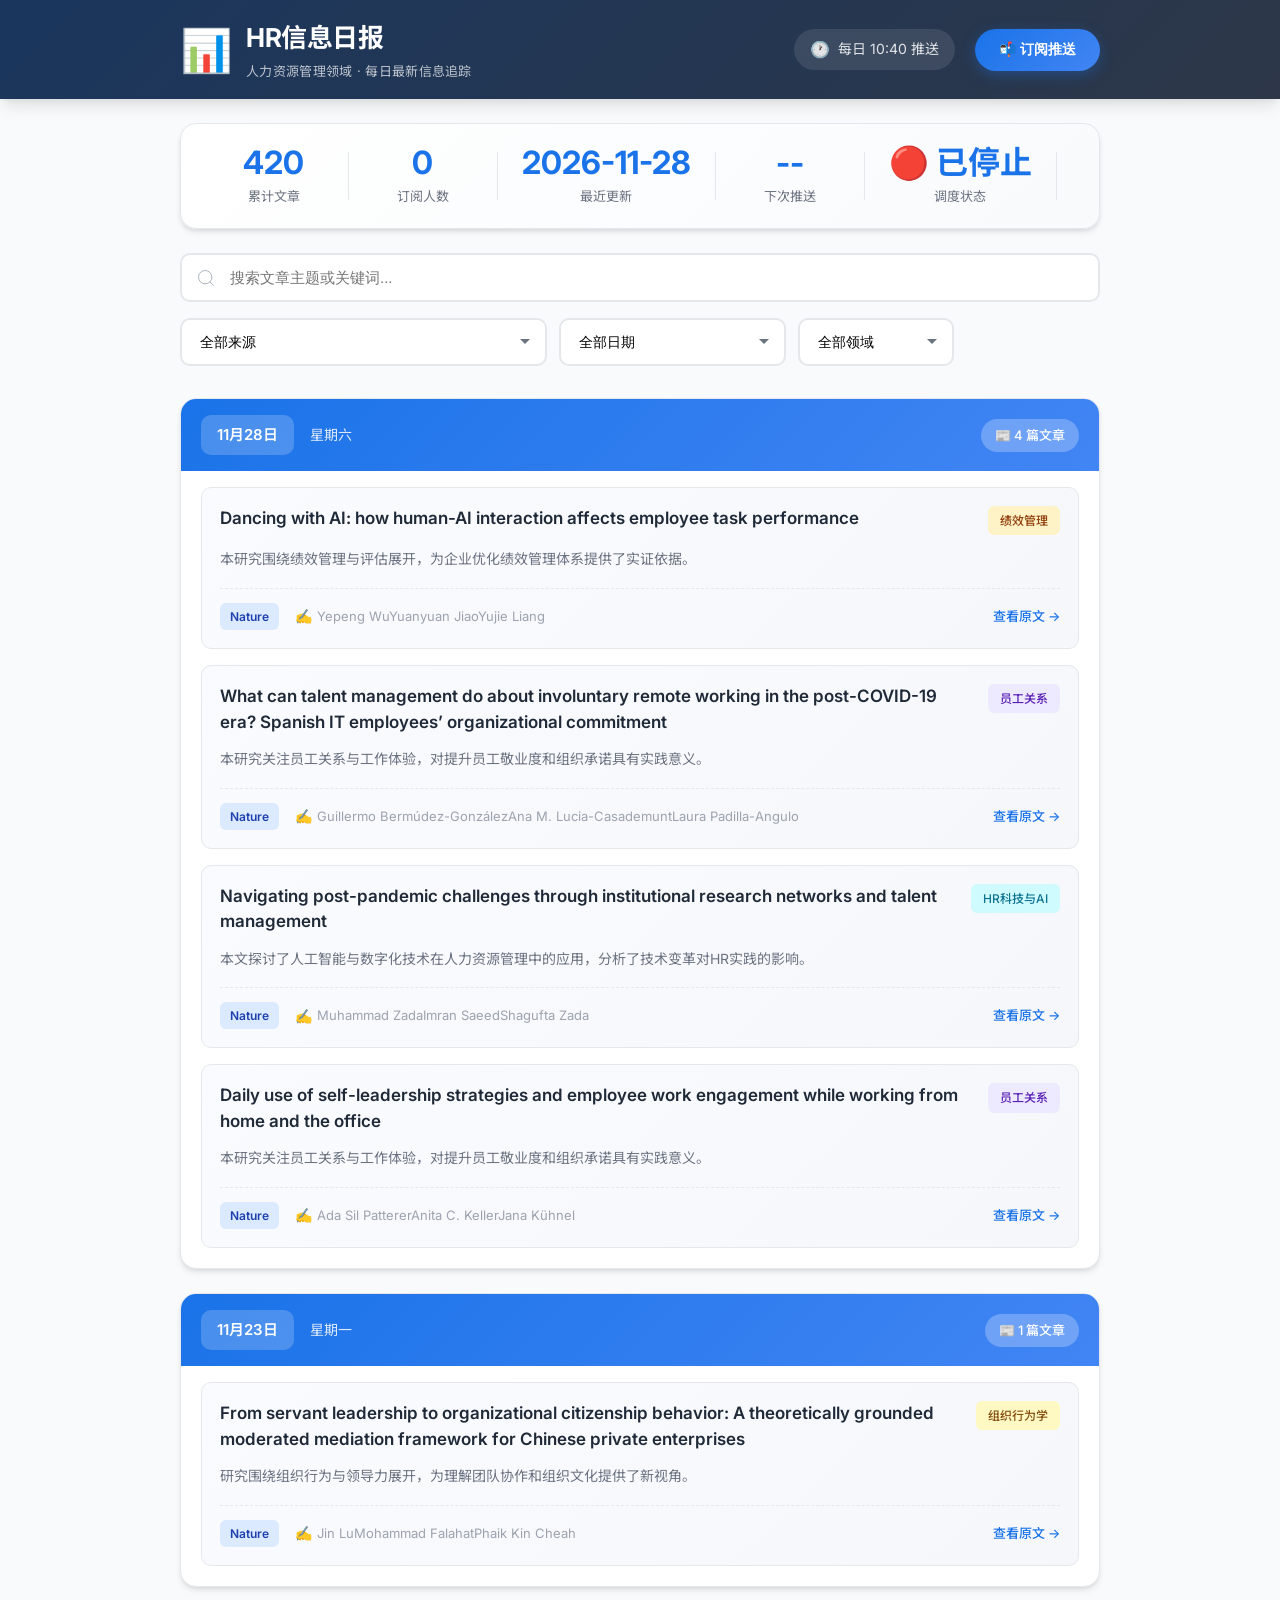
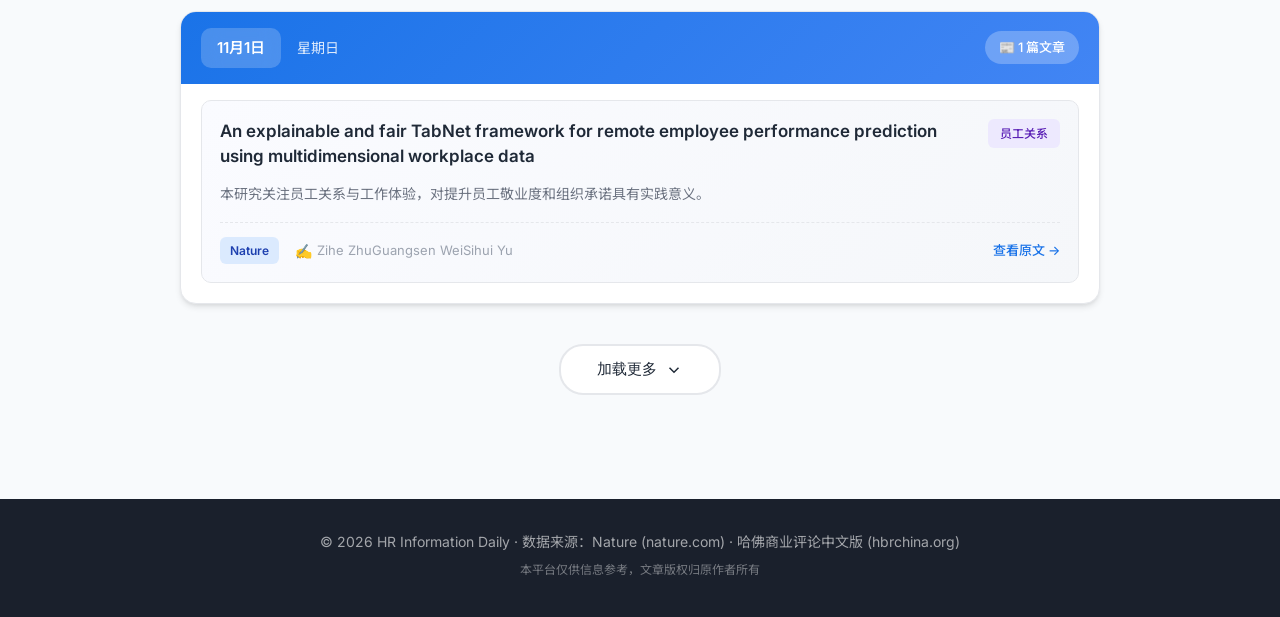
==== commit 9c0ce06f: "chore: 自动更新日报数据 2026-11-28" ====
--- a/static/index.html
+++ b/static/index.html
@@ -1018,13 +1018,13 @@
 
     <script>
 // ========== HR信息日报 - 自动更新数据 ==========
-// 最后更新: 2026-11-27 10:47:52
+// 最后更新: 2026-11-28 10:18:14
 // 文章总数: 420
 
 const dailyResearchData = [
     {
-        "date": "2026-11-27",
-        "weekday": "星期四",
+        "date": "2026-11-28",
+        "weekday": "星期五",
         "articles": [
             {
                 "id": 1536,
@@ -5296,9 +5296,9 @@
     const STATIC_SOURCES = [{"value": "HBR", "label": "HBR"}, {"value": "Harvard Business Review", "label": "Harvard Business Review"}, {"value": "Humanities and Social Sciences Communications", "label": "Humanities and Social Sciences Communications"}, {"value": "Nature", "label": "Nature"}, {"value": "Scientific Reports", "label": "Scientific Reports"}, {"value": "哈佛商业评论中文版", "label": "哈佛商业评论中文版"}];
     const STATIC_TOPICS = [{"value": "compensation", "label": "薪酬福利"}, {"value": "diversity", "label": "多元化与包容性"}, {"value": "employee-relations", "label": "员工关系"}, {"value": "hr-tech", "label": "HR科技与AI"}, {"value": "leadership", "label": "领导力"}, {"value": "organizational-behavior", "label": "组织行为学"}, {"value": "performance", "label": "绩效管理"}, {"value": "recruitment", "label": "招聘与选拔"}, {"value": "training", "label": "培训与发展"}];
     const STATIC_STATS = {"total_articles": 420, "total_subscribers": 0};
-    const STATIC_CALENDAR = [{"date": "2026-11-27", "weekday": "星期四", "article_count": 4}, {"date": "2026-11-23", "weekday": "星期日", "article_count": 1}, {"date": "2026-11-01", "weekday": "星期六", "article_count": 1}, {"date": "2026-10-03", "weekday": "星期五", "article_count": 1}, {"date": "2026-09-30", "weekday": "星期二", "article_count": 1}, {"date": "2026-09-07", "weekday": "星期日", "article_count": 1}, {"date": "2026-08-11", "weekday": "星期一", "article_count": 1}, {"date": "2026-07-10", "weekday": "星期四", "article_count": 1}, {"date": "2026-06-22", "weekday": "星期日", "article_count": 1}, {"date": "2026-05-06", "weekday": "星期二", "article_count": 393}, {"date": "2026-04-20", "weekday": "星期日", "article_count": 15}];
-    const STATIC_ARTICLES = [{"id": 1536, "title": "Dancing with AI: how human-AI interaction affects employee task performance", "topic": "performance", "topicLabel": "绩效管理", "summary": "本研究围绕绩效管理与评估展开，为企业优化绩效管理体系提供了实证依据。", "source": "Nature", "authors": "Yepeng WuYuanyuan JiaoYujie Liang", "link": "https://www.nature.com/articles/s41599-026-09043-5", "push_date": "2026-11-27", "publish_date": "2026-11-27", "fetched_date": "2026-11-27", "created_at": "2026-11-27"}, {"id": 650, "title": "What can talent management do about involuntary remote working in the post-COVID-19 era? Spanish IT employees’ organizational commitment", "topic": "employee-relations", "topicLabel": "员工关系", "summary": "本研究关注员工关系与工作体验，对提升员工敬业度和组织承诺具有实践意义。", "source": "Nature", "authors": "Guillermo Bermúdez-GonzálezAna M. Lucia-CasademuntLaura Padilla-Angulo", "link": "https://www.nature.com/articles/s41599-024-03514-3", "push_date": "2026-11-27", "publish_date": "2026-11-27", "fetched_date": "2026-11-27", "created_at": "2026-11-27"}, {"id": 649, "title": "Navigating post-pandemic challenges through institutional research networks and talent management", "topic": "hr-tech", "topicLabel": "HR科技与AI", "summary": "本文探讨了人工智能与数字化技术在人力资源管理中的应用，分析了技术变革对HR实践的影响。", "source": "Nature", "authors": "Muhammad ZadaImran SaeedShagufta Zada", "link": "https://www.nature.com/articles/s41599-024-03697-9", "push_date": "2026-11-27", "publish_date": "2026-11-27", "fetched_date": "2026-11-27", "created_at": "2026-11-27"}, {"id": 647, "title": "Daily use of self-leadership strategies and employee work engagement while working from home and the office", "topic": "employee-relations", "topicLabel": "员工关系", "summary": "本研究关注员工关系与工作体验，对提升员工敬业度和组织承诺具有实践意义。", "source": "Nature", "authors": "Ada Sil PattererAnita C. KellerJana Kühnel", "link": "https://www.nature.com/articles/s41598-024-71432-0", "push_date": "2026-11-27", "publish_date": "2026-11-27", "fetched_date": "2026-11-27", "created_at": "2026-11-27"}, {"id": 826, "title": "From servant leadership to organizational citizenship behavior: A theoretically grounded moderated mediation framework for Chinese private enterprises", "topic": "organizational-behavior", "topicLabel": "组织行为学", "summary": "研究围绕组织行为与领导力展开，为理解团队协作和组织文化提供了新视角。", "source": "Nature", "authors": "Jin LuMohammad FalahatPhaik Kin Cheah", "link": "https://www.nature.com/articles/s41599-024-03751-6", "push_date": "2026-11-23", "publish_date": "2026-11-23", "fetched_date": "2026-11-23", "created_at": "2026-11-23"}, {"id": 1869, "title": "An explainable and fair TabNet framework for remote employee performance prediction using multidimensional workplace data", "topic": "employee-relations", "topicLabel": "员工关系", "summary": "本研究关注员工关系与工作体验，对提升员工敬业度和组织承诺具有实践意义。", "source": "Nature", "authors": "Zihe ZhuGuangsen WeiSihui Yu", "link": "https://www.nature.com/articles/s41598-026-76297-z", "push_date": "2026-11-01", "publish_date": "2026-11-01", "fetched_date": "2026-11-01", "created_at": "2026-11-01"}, {"id": 1615, "title": "Corporate social responsibility and organizational performance: practices and future research agenda from a twenty-year review", "topic": "performance", "topicLabel": "绩效管理", "summary": "本研究围绕绩效管理与评估展开，为企业优化绩效管理体系提供了实证依据。", "source": "Nature", "authors": "Hongjiang PuQian Zhang", "link": "https://www.nature.com/articles/s41599-026-08802-8", "push_date": "2026-10-03", "publish_date": "2026-10-03", "fetched_date": "2026-10-03", "created_at": "2026-10-03"}, {"id": 1479, "title": "ND in Micro: neuroinclusion and neuroaffirmation for neurodivergent microbiologists", "topic": "diversity", "topicLabel": "多元化与包容性", "summary": "There is a growing awareness and visibility of neurodivergent people and our needs, but we still face workplace challenges. ND in Micro is a new global network that aims to connect, peer-support and raise the profile of neurodivergent microbiologists and our science through virtual and in-person activities and resources.", "source": "Nature", "authors": "Kirsty L. JonesRebecca ThomasKevin Maringer", "link": "https://www.nature.com/articles/s41579-026-01368-x", "push_date": "2026-09-30", "publish_date": "2026-09-30", "fetched_date": "2026-09-30", "created_at": "2026-09-30"}, {"id": 1411, "title": "Workplace ostracism and job performance: revisiting the limits of employee engagement in addressing workplace exclusion", "topic": "employee-relations", "topicLabel": "员工关系", "summary": "本研究关注员工关系与工作体验，对提升员工敬业度和组织承诺具有实践意义。", "source": "Nature", "authors": "Kailash Kumar SahuRavi Kumar MishraShreya Kushwaha", "link": "https://www.nature.com/articles/s41598-026-66273-y", "push_date": "2026-09-07", "publish_date": "2026-09-07", "fetched_date": "2026-09-07", "created_at": "2026-09-07"}, {"id": 1288, "title": "Leveraging neuroleadership and AI-integrated capabilities: empowering entrepreneurial leaders to drive SME performance", "topic": "performance", "topicLabel": "绩效管理", "summary": "本研究围绕绩效管理与评估展开，为企业优化绩效管理体系提供了实证依据。", "source": "Nature", "authors": "Muhammad MohsinMohamad Zulkifli Bin Abdul RahimYuen Yee Yen", "link": "https://www.nature.com/articles/s41599-026-08621-x", "push_date": "2026-08-11", "publish_date": "2026-08-11", "fetched_date": "2026-08-11", "created_at": "2026-08-11"}, {"id": 1064, "title": "Threshold conditions for employee innovation: qualitative evidence from hierarchical organizations", "topic": "employee-relations", "topicLabel": "员工关系", "summary": "本研究关注员工关系与工作体验，对提升员工敬业度和组织承诺具有实践意义。", "source": "Nature", "authors": "Mohamed Mohiya", "link": "https://www.nature.com/articles/s41598-026-60218-1", "push_date": "2026-07-10", "publish_date": "2026-07-10", "fetched_date": "2026-07-10", "created_at": "2026-07-10"}, {"id": 911, "title": "The influence of moral leadership (in)congruence on negative workplace gossip is explained by perceived hypocrisy", "topic": "employee-relations", "topicLabel": "员工关系", "summary": "本研究关注员工关系与工作体验，对提升员工敬业度和组织承诺具有实践意义。", "source": "Nature", "authors": "Qingling ChenZhaohui LiuGuanfeng Shi", "link": "https://www.nature.com/articles/s41598-026-54395-2", "push_date": "2026-06-22", "publish_date": "2026-06-22", "fetched_date": "2026-06-22", "created_at": "2026-06-22"}, {"id": 822, "title": "The startup balancing act: Hiring the right talent", "topic": "recruitment", "topicLabel": "招聘与选拔", "summary": "本研究探讨了招聘与人才选拔领域的重要议题，通过实证分析揭示了相关因素的影响机制和实践启示。", "source": "Nature", "authors": "Simon Moroney", "link": "https://www.nature.com/articles/nbt0598supp", "push_date": "2026-05-06", "publish_date": "2026-05-06", "fetched_date": "2026-05-06", "created_at": "2026-05-06"}, {"id": 821, "title": "Succession planning: Putting an organization's knowledge to work", "topic": "recruitment", "topicLabel": "招聘与选拔", "summary": "From recruiting the right candidate to developing new leadership from within, succession planning is essential for an organization to meet its strategic goals.", "source": "Nature", "authors": "Kevin ButlerDona E. Roche-Tarry", "link": "https://www.nature.com/articles/nbt0202-201", "push_date": "2026-05-06", "publish_date": "2026-05-06", "fetched_date": "2026-05-06", "created_at": "2026-05-06"}, {"id": 820, "title": "Effective Talent Management", "topic": "hr-tech", "topicLabel": "HR科技与AI", "summary": "Reprinted with permission from Electronic Recruiting News. For more articles like this seewww.interbiznet.com.", "source": "Nature", "authors": "Nature Editorial", "link": "https://www.nature.com/articles/nj0080", "push_date": "2026-05-06", "publish_date": "2026-05-06", "fetched_date": "2026-05-06", "created_at": "2026-05-06"}, {"id": 819, "title": "Using publicly available information to create exposure and risk-based ranking of chemicals used in the workplace and consumer products", "topic": "employee-relations", "topicLabel": "员工关系", "summary": "本研究关注员工关系与工作体验，对提升员工敬业度和组织承诺具有实践意义。", "source": "Nature", "authors": "Michael A JayjockChristine F ChaissonPaul S Price", "link": "https://www.nature.com/articles/jes200843", "push_date": "2026-05-06", "publish_date": "2026-05-06", "fetched_date": "2026-05-06", "created_at": "2026-05-06"}, {"id": 818, "title": "Back to balance: labour therapeutics and the depoliticisation of workplace distress", "topic": "employee-relations", "topicLabel": "员工关系", "summary": "本研究关注员工关系与工作体验，对提升员工敬业度和组织承诺具有实践意义。", "source": "Nature", "authors": "James Davies", "link": "https://www.nature.com/articles/palcomms201627", "push_date": "2026-05-06", "publish_date": "2026-05-06", "fetched_date": "2026-05-06", "created_at": "2026-05-06"}, {"id": 817, "title": "Stepping up to be a role model for LGBTQ inclusion in science", "topic": "diversity", "topicLabel": "多元化与包容性", "summary": "Neil Reavey describes how scientists can support or lead initiatives in their organizations.", "source": "Nature", "authors": "Neil Reavey", "link": "https://www.nature.com/articles/d41586-019-01146-1", "push_date": "2026-05-06", "publish_date": "2026-05-06", "fetched_date": "2026-05-06", "created_at": "2026-05-06"}, {"id": 816, "title": "Global labor flow network reveals the hierarchical organization and dynamics of geo-industrial clusters", "topic": "performance", "topicLabel": "绩效管理", "summary": "There is a lack of systematic approaches to identify and analyze the hierarchical structure of geo-industrial clusters at the global scale. Here the authors use LinkedIn's employment history data to construct a global labor flow network from which they find that the resulting geo-industrial clusters exhibit a stronger association between the influx of educated-workers and financial performance compared to existing aggregation units.", "source": "Nature", "authors": "Jaehyuk ParkIan B. WoodYong-Yeol Ahn", "link": "https://www.nature.com/articles/s41467-019-11380-w", "push_date": "2026-05-06", "publish_date": "2026-05-06", "fetched_date": "2026-05-06", "created_at": "2026-05-06"}, {"id": 815, "title": "Why we need to increase diversity in the immunology research community", "topic": "diversity", "topicLabel": "多元化与包容性", "summary": "The immunology research community lacks diversity, particularly at the top. Here I discuss diversity, inclusion and equity and their benefit to science. I suggest steps we can take to achieve a more diverse and inclusive community.", "source": "Nature", "authors": "Akiko Iwasaki", "link": "https://www.nature.com/articles/s41590-019-0470-6", "push_date": "2026-05-06", "publish_date": "2026-05-06", "fetched_date": "2026-05-06", "created_at": "2026-05-06"}, {"id": 814, "title": "Diversity and inclusion in Australian astronomy", "topic": "diversity", "topicLabel": "多元化与包容性", "summary": "An overview of the nationwide programmes that are making an impact on diversity, culture and climate in Australia is presented, along with the most promising and innovative initiatives in Australian universities and institutions.", "source": "Nature", "authors": "Lisa J. Kewley", "link": "https://www.nature.com/articles/s41550-019-0954-1", "push_date": "2026-05-06", "publish_date": "2026-05-06", "fetched_date": "2026-05-06", "created_at": "2026-05-06"}, {"id": 813, "title": "Diversity and inclusion: why it also makes business sense", "topic": "diversity", "topicLabel": "多元化与包容性", "summary": "A better balance of men and women in leadership positions could lead to higher profitability in scientific enterprises, argues Akshay Kumar.", "source": "Nature", "authors": "Nature Editorial", "link": "https://www.nature.com/articles/nindia", "push_date": "2026-05-06", "publish_date": "2026-05-06", "fetched_date": "2026-05-06", "created_at": "2026-05-06"}, {"id": 812, "title": "Improving sex and gender identity equity and inclusion at conservation and ecology conferences", "topic": "diversity", "topicLabel": "多元化与包容性", "summary": "Tulloch details a six-step timeline that improves ecology and conservation conference inclusion by embedding diversity and equity into planning, financing, marketing, scientific and social scheduling, evaluation and reporting.", "source": "Nature", "authors": "Ayesha I. T. Tulloch", "link": "https://www.nature.com/articles/s41559-020-1255-x", "push_date": "2026-05-06", "publish_date": "2026-05-06", "fetched_date": "2026-05-06", "created_at": "2026-05-06"}, {"id": 811, "title": "Age discrimination in the workplace hurts us all", "topic": "employee-relations", "topicLabel": "员工关系", "summary": "When older workers are discriminated against, everyone is affected. Age discrimination negatively impacts not only individual workers but also their families and the broader economy, argues Joo Yeoun Suh.", "source": "Nature", "authors": "Joo Yeoun Suh", "link": "https://www.nature.com/articles/s43587-020-00023-1", "push_date": "2026-05-06", "publish_date": "2026-05-06", "fetched_date": "2026-05-06", "created_at": "2026-05-06"}, {"id": 810, "title": "Equality, diversity and inclusion", "topic": "diversity", "topicLabel": "多元化与包容性", "summary": "本研究关注职场多元化和包容性议题，对促进公平就业和组织多样性具有重要启示。", "source": "Nature", "authors": "Priya Sharma", "link": "https://www.nature.com/articles/s41407-021-0588-x", "push_date": "2026-05-06", "publish_date": "2026-05-06", "fetched_date": "2026-05-06", "created_at": "2026-05-06"}, {"id": 809, "title": "Between a rock and a workplace", "topic": "employee-relations", "topicLabel": "员工关系", "summary": "Working spaces and cultures in the geosciences need to change in order to attract, safeguard and retain people with disabilities.", "source": "Nature", "authors": "Anya Lawrence", "link": "https://www.nature.com/articles/s41561-021-00775-4", "push_date": "2026-05-06", "publish_date": "2026-05-06", "fetched_date": "2026-05-06", "created_at": "2026-05-06"}, {"id": 808, "title": "Implementing diversity, equity and inclusion efforts at conferences", "topic": "diversity", "topicLabel": "多元化与包容性", "summary": "The scientific research environment struggles to be an inclusive and diverse place. Initiatives such as the Minority Carriers event at the Photovoltaics Specialists Conference not only support marginalized researchers but also delineate the changes that need to be made and actions that should be taken to make the research space inclusive.", "source": "Nature", "authors": "Lyndsey McMillon-Brown", "link": "https://www.nature.com/articles/s41560-021-00926-2", "push_date": "2026-05-06", "publish_date": "2026-05-06", "fetched_date": "2026-05-06", "created_at": "2026-05-06"}, {"id": 807, "title": "The scientific workplace in 2021", "topic": "employee-relations", "topicLabel": "员工关系", "summary": "The impact on careers of a lingering pandemic and industrial unrest were among the challenges faced by working scientists in the past 12 months", "source": "Nature", "authors": "Chris Woolston", "link": "https://www.nature.com/articles/d41586-021-03710-0", "push_date": "2026-05-06", "publish_date": "2026-05-06", "fetched_date": "2026-05-06", "created_at": "2026-05-06"}, {"id": 806, "title": "Reconsidering the role of alcohol in the scientific workplace", "topic": "employee-relations", "topicLabel": "员工关系", "summary": "Some societies and event organizers are rethinking their alcohol policies in a bid to be more inclusive.", "source": "Nature", "authors": "Nikki Forrester", "link": "https://www.nature.com/articles/d41586-021-03773-z", "push_date": "2026-05-06", "publish_date": "2026-05-06", "fetched_date": "2026-05-06", "created_at": "2026-05-06"}, {"id": 805, "title": "A talent network of Black microbiologists", "topic": "hr-tech", "topicLabel": "HR科技与AI", "summary": "本文探讨了人工智能与数字化技术在人力资源管理中的应用，分析了技术变革对HR实践的影响。", "source": "Nature", "authors": "Chelsey C. SpriggsNikea PittmanAriangela J. Kozik", "link": "https://www.nature.com/articles/s41564-022-01085-0", "push_date": "2026-05-06", "publish_date": "2026-05-06", "fetched_date": "2026-05-06", "created_at": "2026-05-06"}, {"id": 804, "title": "Workplace mistreatment for US women: best practices for counselors", "topic": "employee-relations", "topicLabel": "员工关系", "summary": "本研究关注员工关系与工作体验，对提升员工敬业度和组织承诺具有实践意义。", "source": "Nature", "authors": "Stephanie T. Burns", "link": "https://www.nature.com/articles/s41599-022-01154-z", "push_date": "2026-05-06", "publish_date": "2026-05-06", "fetched_date": "2026-05-06", "created_at": "2026-05-06"}, {"id": 803, "title": "Inclusion of LGBT+ researchers is key", "topic": "diversity", "topicLabel": "多元化与包容性", "summary": "本研究关注职场多元化和包容性议题，对促进公平就业和组织多样性具有重要启示。", "source": "Nature", "authors": "Deni Mazrekaj", "link": "https://www.nature.com/articles/d41586-022-01187-z", "push_date": "2026-05-06", "publish_date": "2026-05-06", "fetched_date": "2026-05-06", "created_at": "2026-05-06"}, {"id": 802, "title": "Funding and oversight for diversity initiatives", "topic": "diversity", "topicLabel": "多元化与包容性", "summary": "As the importance of diversity, equity and inclusion within teams grows, large organizations are starting to commit to funding and data-driven action to build on and sustain the momentum.", "source": "Nature", "authors": "Nature Editorial", "link": "https://www.nature.com/articles/s41550-022-01731-x", "push_date": "2026-05-06", "publish_date": "2026-05-06", "fetched_date": "2026-05-06", "created_at": "2026-05-06"}, {"id": 801, "title": "Diversity, equity and inclusion actions from the NCATS Clinical and Translational Science awarded programs", "topic": "diversity", "topicLabel": "多元化与包容性", "summary": "本研究关注职场多元化和包容性议题，对促进公平就业和组织多样性具有重要启示。", "source": "Nature", "authors": "L. Ebony BoulwareAlfred VitaleLeonard E. Egede", "link": "https://www.nature.com/articles/s41591-022-01863-7", "push_date": "2026-05-06", "publish_date": "2026-05-06", "fetched_date": "2026-05-06", "created_at": "2026-05-06"}, {"id": 800, "title": "Motivators of employee commitment at multinational organisations in emerging economies: Empirical evidence from Nigeria", "topic": "employee-relations", "topicLabel": "员工关系", "summary": "本研究关注员工关系与工作体验，对提升员工敬业度和组织承诺具有实践意义。", "source": "Nature", "authors": "Henry Inegbedion", "link": "https://www.nature.com/articles/s41599-022-01169-6", "push_date": "2026-05-06", "publish_date": "2026-05-06", "fetched_date": "2026-05-06", "created_at": "2026-05-06"}, {"id": 799, "title": "Community voices: policy proposals to promote inclusion in academia through the lens of women in science", "topic": "diversity", "topicLabel": "多元化与包容性", "summary": "Diversity is a creative force that broadens views and enhances ideas; it increases productivity as well as the impact of our science, making our respective organisations more agile and timely. Equality of opportunity is a key to success for any research organisation. Here we argue that every research organisation, whether in academia or in industry, needs to have better inclusion policies to harness the benefits of diversity in research. Drawing from our personal experiences and perspectives as women in science, we share our suggestions on how to promote inclusion in academia and create a better research culture for all. Our shared experiences highlight the many hurdles women in science face on a daily basis. We stress that rules and regulations, as well as education for awareness, will play critical role in this much needed shift from a male-dominated scientific culture that dates from Victorian times to a modern focus on gender equality in science. The key ingredients of this new culture will be flexibility, transparency, fairness and thoughtfulness.", "source": "Nature", "authors": "Sarah A. TeichmannMuzlifah HaniffaJasmin Fisher", "link": "https://www.nature.com/articles/s41467-022-31616-6", "push_date": "2026-05-06", "publish_date": "2026-05-06", "fetched_date": "2026-05-06", "created_at": "2026-05-06"}, {"id": 798, "title": "Organizational culture as a mediator of credible leadership influence on work engagement: empirical studies in private hospitals in East Java, Indonesia", "topic": "organizational-behavior", "topicLabel": "组织行为学", "summary": "研究围绕组织行为与领导力展开，为理解团队协作和组织文化提供了新视角。", "source": "Nature", "authors": "Veronika Agustini SrimulyaniYustinus Budi Hermanto", "link": "https://www.nature.com/articles/s41599-022-01289-z", "push_date": "2026-05-06", "publish_date": "2026-05-06", "fetched_date": "2026-05-06", "created_at": "2026-05-06"}, {"id": 797, "title": "BDA CPD course on Equality, Diversity and Inclusion", "topic": "diversity", "topicLabel": "多元化与包容性", "summary": "本研究关注职场多元化和包容性议题，对促进公平就业和组织多样性具有重要启示。", "source": "Nature", "authors": "Nature Editorial", "link": "https://www.nature.com/articles/s41404-022-1766-z", "push_date": "2026-05-06", "publish_date": "2026-05-06", "fetched_date": "2026-05-06", "created_at": "2026-05-06"}, {"id": 796, "title": "Diversity and inclusion is a must to make innovation work for all", "topic": "diversity", "topicLabel": "多元化与包容性", "summary": "Fostering a creative and constructive dynamic between groups is a recipe for success.", "source": "Nature", "authors": "Marte C. W. Solheim", "link": "https://www.nature.com/articles/d41586-022-04205-2", "push_date": "2026-05-06", "publish_date": "2026-05-06", "fetched_date": "2026-05-06", "created_at": "2026-05-06"}, {"id": 795, "title": "Equality, diversity and inclusion and dental care professionals", "topic": "diversity", "topicLabel": "多元化与包容性", "summary": "本研究关注职场多元化和包容性议题，对促进公平就业和组织多样性具有重要启示。", "source": "Nature", "authors": "Miranda SteeplesSimone Ruzario", "link": "https://www.nature.com/articles/s41415-023-5456-y", "push_date": "2026-05-06", "publish_date": "2026-05-06", "fetched_date": "2026-05-06", "created_at": "2026-05-06"}, {"id": 794, "title": "Stages of organizational development and employee assistance programs in Taiwan", "topic": "training", "topicLabel": "培训与发展", "summary": "本文聚焦于员工培训与职业发展话题，研究发现对组织学习和人才成长具有重要参考价值。", "source": "Nature", "authors": "Yin-Che ChenYun-Chu ChenHui-Chuang Chu", "link": "https://www.nature.com/articles/s41599-023-01567-4", "push_date": "2026-05-06", "publish_date": "2026-05-06", "fetched_date": "2026-05-06", "created_at": "2026-05-06"}, {"id": 793, "title": "Scientists with intersecting privilege must work towards institutional inclusion", "topic": "diversity", "topicLabel": "多元化与包容性", "summary": "The enduring lack of diversity, equity and inclusion (DEI) in academia is arguably the biggest challenge facing universities. Progress has been slow and dependent on the efforts of marginalized faculty. We explain why this is a problem, offer potential solutions and ask those with intersecting privilege and power to be the drivers of change.", "source": "Nature", "authors": "Felicity M. DavisSalah EliasVaishnavi Ananthanarayanan", "link": "https://www.nature.com/articles/s41556-023-01143-7", "push_date": "2026-05-06", "publish_date": "2026-05-06", "fetched_date": "2026-05-06", "created_at": "2026-05-06"}, {"id": 792, "title": "Factors influencing home care workers’ loyalty in long-term nursing services", "topic": "hr-tech", "topicLabel": "HR科技与AI", "summary": "本文探讨了人工智能与数字化技术在人力资源管理中的应用，分析了技术变革对HR实践的影响。", "source": "Nature", "authors": "Wei HsuYen-Chi ChaoChih-Hao Yang", "link": "https://www.nature.com/articles/s41599-023-01819-3", "push_date": "2026-05-06", "publish_date": "2026-05-06", "fetched_date": "2026-05-06", "created_at": "2026-05-06"}, {"id": 791, "title": "What is hindering the drug development industry from achieving diversity, equity and inclusion in its workforce?", "topic": "diversity", "topicLabel": "多元化与包容性", "summary": "Establishing accountability by implementing measurable metrics to track and monitor DEI dynamics can ensure that it becomes central to an organization’s strategy.", "source": "Nature", "authors": "Jennifer Y. KimEmily Botto", "link": "https://www.nature.com/articles/s41587-023-01817-5", "push_date": "2026-05-06", "publish_date": "2026-05-06", "fetched_date": "2026-05-06", "created_at": "2026-05-06"}, {"id": 790, "title": "The interplay between internal communication, employee engagement, job satisfaction, and employee loyalty in higher education institutions in Vietnam", "topic": "employee-relations", "topicLabel": "员工关系", "summary": "本研究关注员工关系与工作体验，对提升员工敬业度和组织承诺具有实践意义。", "source": "Nature", "authors": "Cao Minh Anh NguyenMinh-Tri Ha", "link": "https://www.nature.com/articles/s41599-023-01806-8", "push_date": "2026-05-06", "publish_date": "2026-05-06", "fetched_date": "2026-05-06", "created_at": "2026-05-06"}, {"id": 789, "title": "AI technology application and employee responsibility", "topic": "employee-relations", "topicLabel": "员工关系", "summary": "本研究关注员工关系与工作体验，对提升员工敬业度和组织承诺具有实践意义。", "source": "Nature", "authors": "Jing WangZeyu XingRui Zhang", "link": "https://www.nature.com/articles/s41599-023-01843-3", "push_date": "2026-05-06", "publish_date": "2026-05-06", "fetched_date": "2026-05-06", "created_at": "2026-05-06"}, {"id": 788, "title": "Family–work conflict and work-from-home productivity: do work engagement and self-efficacy mediate?", "topic": "performance", "topicLabel": "绩效管理", "summary": "本研究围绕绩效管理与评估展开，为企业优化绩效管理体系提供了实证依据。", "source": "Nature", "authors": "Seng-Su TsangZhih-Lin LiuThi Vinh Tran Nguyen", "link": "https://www.nature.com/articles/s41599-023-01929-y", "push_date": "2026-05-06", "publish_date": "2026-05-06", "fetched_date": "2026-05-06", "created_at": "2026-05-06"}, {"id": 787, "title": "Workplace-based knowledge exchange programmes between academics, policymakers and providers in the health and social care sector: a scoping review and mapping exercise", "topic": "employee-relations", "topicLabel": "员工关系", "summary": "本研究关注员工关系与工作体验，对提升员工敬业度和组织承诺具有实践意义。", "source": "Nature", "authors": "Stephanie KumpunenBernadeta BridgwoodLuisa M. Pettigrew", "link": "https://www.nature.com/articles/s41599-023-01932-3", "push_date": "2026-05-06", "publish_date": "2026-05-06", "fetched_date": "2026-05-06", "created_at": "2026-05-06"}, {"id": 786, "title": "Knowledge sharing and innovation performance: a case study on the impact of organizational culture, structural capital, human resource management practices, and relational capital of real estate agents", "topic": "organizational-behavior", "topicLabel": "组织行为学", "summary": "研究围绕组织行为与领导力展开，为理解团队协作和组织文化提供了新视角。", "source": "Nature", "authors": "Chung-Chang LeeWen-Chih YehYuan-Chen Luo", "link": "https://www.nature.com/articles/s41599-023-02185-w", "push_date": "2026-05-06", "publish_date": "2026-05-06", "fetched_date": "2026-05-06", "created_at": "2026-05-06"}, {"id": 785, "title": "A field study of the impacts of workplace diversity on the recruitment of minority group members", "topic": "recruitment", "topicLabel": "招聘与选拔", "summary": "A Registered Report field study by Nichols et al. finds little evidence that images of organizational diversity change the volume or quality of minority applicants. Stronger commitments to diversity may be needed to increase recruitment of minority applicants.", "source": "Nature", "authors": "Aaron D. NicholsJordan AxtDan Ariely", "link": "https://www.nature.com/articles/s41562-023-01731-5", "push_date": "2026-05-06", "publish_date": "2026-05-06", "fetched_date": "2026-05-06", "created_at": "2026-05-06"}, {"id": 784, "title": "Emotional intelligence as a conduit for improved occupational health safety environment in the oil and gas sector", "topic": "hr-tech", "topicLabel": "HR科技与AI", "summary": "本文探讨了人工智能与数字化技术在人力资源管理中的应用，分析了技术变革对HR实践的影响。", "source": "Nature", "authors": "Nkrumah Nana Kwame EdmundLiu SuxiaArielle Doris Tetgoum Kachie", "link": "https://www.nature.com/articles/s41598-023-46886-3", "push_date": "2026-05-06", "publish_date": "2026-05-06", "fetched_date": "2026-05-06", "created_at": "2026-05-06"}, {"id": 783, "title": "The achievement of gender parity in a large astrophysics research centre", "topic": "diversity", "topicLabel": "多元化与包容性", "summary": "The ASTRO 3D Centre of Excellence achieved 50% women personnel over a 5 yr time-frame by implementing a suite of evidence-based recruitment and retention initiatives. These initiatives changed how postdoctoral researchers were recruited and helped to develop a supportive and positive culture.", "source": "Nature", "authors": "Lisa J. KewleyJ. Stuart B. WyitheIngrid McCarthy", "link": "https://www.nature.com/articles/s41550-023-02079-6", "push_date": "2026-05-06", "publish_date": "2026-05-06", "fetched_date": "2026-05-06", "created_at": "2026-05-06"}, {"id": 782, "title": "Employee work engagement in the digital transformation of enterprises: a fuzzy-set qualitative comparative analysis", "topic": "employee-relations", "topicLabel": "员工关系", "summary": "本研究关注员工关系与工作体验，对提升员工敬业度和组织承诺具有实践意义。", "source": "Nature", "authors": "Di YeBin XuYenchun Jim Wu", "link": "https://www.nature.com/articles/s41599-023-02418-y", "push_date": "2026-05-06", "publish_date": "2026-05-06", "fetched_date": "2026-05-06", "created_at": "2026-05-06"}, {"id": 781, "title": "Lifelong learning in the workplace: the knowledge management role of corporate universities in China", "topic": "training", "topicLabel": "培训与发展", "summary": "本文聚焦于员工培训与职业发展话题，研究发现对组织学习和人才成长具有重要参考价值。", "source": "Nature", "authors": "Yuhang HanYi ZhouJiaoyan Jiang", "link": "https://www.nature.com/articles/s41599-024-02693-3", "push_date": "2026-05-06", "publish_date": "2026-05-06", "fetched_date": "2026-05-06", "created_at": "2026-05-06"}, {"id": 780, "title": "The relationship between strategic human resource management, green innovation and environmental performance: a moderated-mediation model", "topic": "performance", "topicLabel": "绩效管理", "summary": "本研究围绕绩效管理与评估展开，为企业优化绩效管理体系提供了实证依据。", "source": "Nature", "authors": "Michael Yao-Ping PengLi ZhangYuan He", "link": "https://www.nature.com/articles/s41599-024-02754-7", "push_date": "2026-05-06", "publish_date": "2026-05-06", "fetched_date": "2026-05-06", "created_at": "2026-05-06"}, {"id": 779, "title": "Workplace cyberbullying and social capital among Jordanian university academic staff: a cross-sectional study", "topic": "employee-relations", "topicLabel": "员工关系", "summary": "本研究关注员工关系与工作体验，对提升员工敬业度和组织承诺具有实践意义。", "source": "Nature", "authors": "Maissa N. AlrawashdehRula Odeh AlsawalqaAbdullah Mahmod Ibrahim", "link": "https://www.nature.com/articles/s41599-024-02805-z", "push_date": "2026-05-06", "publish_date": "2026-05-06", "fetched_date": "2026-05-06", "created_at": "2026-05-06"}, {"id": 778, "title": "A framework for the facilitation of accelerated leadership and management capability development in the workplace", "topic": "training", "topicLabel": "培训与发展", "summary": "本文聚焦于员工培训与职业发展话题，研究发现对组织学习和人才成长具有重要参考价值。", "source": "Nature", "authors": "Gregory J. HarperRoslyn CameronChristine Edwards", "link": "https://www.nature.com/articles/s41599-024-02758-3", "push_date": "2026-05-06", "publish_date": "2026-05-06", "fetched_date": "2026-05-06", "created_at": "2026-05-06"}, {"id": 777, "title": "Workplace digitalization and workload: changes and reciprocal relations across 3 years", "topic": "employee-relations", "topicLabel": "员工关系", "summary": "本研究关注员工关系与工作体验，对提升员工敬业度和组织承诺具有实践意义。", "source": "Nature", "authors": "Hannes ZacherCort W. Rudolph", "link": "https://www.nature.com/articles/s41598-024-56537-w", "push_date": "2026-05-06", "publish_date": "2026-05-06", "fetched_date": "2026-05-06", "created_at": "2026-05-06"}, {"id": 776, "title": "An investigation into employees’ factors of flexible working hours (FWH) for productivity in Saudi: a mixed qualitative triangulation", "topic": "performance", "topicLabel": "绩效管理", "summary": "本研究围绕绩效管理与评估展开，为企业优化绩效管理体系提供了实证依据。", "source": "Nature", "authors": "Mohamed Mohiya", "link": "https://www.nature.com/articles/s41599-024-02929-2", "push_date": "2026-05-06", "publish_date": "2026-05-06", "fetched_date": "2026-05-06", "created_at": "2026-05-06"}, {"id": 775, "title": "Dangers of speech technology for workplace diversity", "topic": "employee-relations", "topicLabel": "员工关系", "summary": "Speech technology offers many applications to enhance employee productivity and efficiency. Yet new dangers arise for marginalized groups, potentially jeopardizing organizational efforts to promote workplace diversity. Our analysis delves into three critical risks of speech technology and offers guidance for mitigating these risks responsibly.", "source": "Nature", "authors": "Mike Horia Mihail TeodorescuMingang K. GeigerLily Morse", "link": "https://www.nature.com/articles/s42256-024-00827-5", "push_date": "2026-05-06", "publish_date": "2026-05-06", "fetched_date": "2026-05-06", "created_at": "2026-05-06"}, {"id": 774, "title": "Decent work and innovative work behavior of academic staff in higher education institutions: the mediating role of work engagement and job self-efficacy", "topic": "training", "topicLabel": "培训与发展", "summary": "本文聚焦于员工培训与职业发展话题，研究发现对组织学习和人才成长具有重要参考价值。", "source": "Nature", "authors": "Rasha S. HassanHala M. G. AminHebatallah Ghoneim", "link": "https://www.nature.com/articles/s41599-024-03177-0", "push_date": "2026-05-06", "publish_date": "2026-05-06", "fetched_date": "2026-05-06", "created_at": "2026-05-06"}, {"id": 773, "title": "Employees’ pro-environmental behavior in an organization: a case study in the UAE", "topic": "employee-relations", "topicLabel": "员工关系", "summary": "本研究关注员工关系与工作体验，对提升员工敬业度和组织承诺具有实践意义。", "source": "Nature", "authors": "Nadin AlherimiZeki MarvaAyman Alzaatreh", "link": "https://www.nature.com/articles/s41598-024-66047-4", "push_date": "2026-05-06", "publish_date": "2026-05-06", "fetched_date": "2026-05-06", "created_at": "2026-05-06"}, {"id": 772, "title": "Enhancing organizational sustainable innovation performance through organizational readiness for big data analytics", "topic": "organizational-behavior", "topicLabel": "组织行为学", "summary": "研究围绕组织行为与领导力展开，为理解团队协作和组织文化提供了新视角。", "source": "Nature", "authors": "Muhammad ArshadAneela QadirMuhammad Rafique", "link": "https://www.nature.com/articles/s41599-024-03424-4", "push_date": "2026-05-06", "publish_date": "2026-05-06", "fetched_date": "2026-05-06", "created_at": "2026-05-06"}, {"id": 771, "title": "Breaking down barriers: exploring the impact of social capital on knowledge sharing and transfer in the workplace", "topic": "employee-relations", "topicLabel": "员工关系", "summary": "本研究关注员工关系与工作体验，对提升员工敬业度和组织承诺具有实践意义。", "source": "Nature", "authors": "Michael Yao-Ping Peng", "link": "https://www.nature.com/articles/s41599-024-03384-9", "push_date": "2026-05-06", "publish_date": "2026-05-06", "fetched_date": "2026-05-06", "created_at": "2026-05-06"}, {"id": 770, "title": "Lived experiences of sexual minorities in their achievement of leadership and psychosocial well-being in organizational settings", "topic": "organizational-behavior", "topicLabel": "组织行为学", "summary": "研究围绕组织行为与领导力展开，为理解团队协作和组织文化提供了新视角。", "source": "Nature", "authors": "Renata Della TorreHenrique Pereira", "link": "https://www.nature.com/articles/s41599-024-03504-5", "push_date": "2026-05-06", "publish_date": "2026-05-06", "fetched_date": "2026-05-06", "created_at": "2026-05-06"}, {"id": 769, "title": "Report finds only one in three black academics say that their workplace is inclusive", "topic": "employee-relations", "topicLabel": "员工关系", "summary": "本研究关注员工关系与工作体验，对提升员工敬业度和组织承诺具有实践意义。", "source": "Nature", "authors": "Nature Editorial", "link": "https://www.nature.com/articles/s41404-024-2888-2", "push_date": "2026-05-06", "publish_date": "2026-05-06", "fetched_date": "2026-05-06", "created_at": "2026-05-06"}, {"id": 768, "title": "Generative AI as a catalyst for HRM practices: mediating effects of trust", "topic": "hr-tech", "topicLabel": "HR科技与AI", "summary": "本文探讨了人工智能与数字化技术在人力资源管理中的应用，分析了技术变革对HR实践的影响。", "source": "Nature", "authors": "K. D. V. PrasadTanmoy De", "link": "https://www.nature.com/articles/s41599-024-03842-4", "push_date": "2026-05-06", "publish_date": "2026-05-06", "fetched_date": "2026-05-06", "created_at": "2026-05-06"}, {"id": 767, "title": "From challenges to opportunities: navigating the human response to automated agents in the workplace", "topic": "employee-relations", "topicLabel": "员工关系", "summary": "本研究关注员工关系与工作体验，对提升员工敬业度和组织承诺具有实践意义。", "source": "Nature", "authors": "Ivan ÐulaTabea BerberenaMaria Wirzberger", "link": "https://www.nature.com/articles/s41599-024-03962-x", "push_date": "2026-05-06", "publish_date": "2026-05-06", "fetched_date": "2026-05-06", "created_at": "2026-05-06"}, {"id": 766, "title": "‘Anyone engaging in scientific practice shouldn’t be excluded’: The United Kingdom’s only Black chemistry professor, on diversity", "topic": "diversity", "topicLabel": "多元化与包容性", "summary": "Chemist Robert Mokaya works to advance equality in science for Black researchers in the United Kingdom and sub-Saharan Africa.", "source": "Nature", "authors": "Shihab Jamal", "link": "https://www.nature.com/articles/d41586-024-02972-8", "push_date": "2026-05-06", "publish_date": "2026-05-06", "fetched_date": "2026-05-06", "created_at": "2026-05-06"}, {"id": 765, "title": "Beyond diversity: the impact mechanism of organizational inclusion on employee knowledge hoarding", "topic": "diversity", "topicLabel": "多元化与包容性", "summary": "本研究关注职场多元化和包容性议题，对促进公平就业和组织多样性具有重要启示。", "source": "Nature", "authors": "Qingheng ChengQiao YanTing Nie", "link": "https://www.nature.com/articles/s41599-024-04085-z", "push_date": "2026-05-06", "publish_date": "2026-05-06", "fetched_date": "2026-05-06", "created_at": "2026-05-06"}, {"id": 764, "title": "Diversity and inclusion have greater support than most Americans think", "topic": "diversity", "topicLabel": "多元化与包容性", "summary": "本研究关注职场多元化和包容性议题，对促进公平就业和组织多样性具有重要启示。", "source": "Nature", "authors": "Naomi IsenbergMarkus Brauer", "link": "https://www.nature.com/articles/s41598-024-76761-8", "push_date": "2026-05-06", "publish_date": "2026-05-06", "fetched_date": "2026-05-06", "created_at": "2026-05-06"}, {"id": 763, "title": "Understanding the landscape: assistive technology and work challenges for people with disabilities in Saudi Arabia", "topic": "hr-tech", "topicLabel": "HR科技与AI", "summary": "本文探讨了人工智能与数字化技术在人力资源管理中的应用，分析了技术变革对HR实践的影响。", "source": "Nature", "authors": "Adel Saber AlanaziHoucine Benlaria", "link": "https://www.nature.com/articles/s41599-024-04023-z", "push_date": "2026-05-06", "publish_date": "2026-05-06", "fetched_date": "2026-05-06", "created_at": "2026-05-06"}, {"id": 762, "title": "Code green: ethical leadership’s role in reconciling AI-induced job insecurity with pro-environmental behavior in the digital workplace", "topic": "organizational-behavior", "topicLabel": "组织行为学", "summary": "研究围绕组织行为与领导力展开，为理解团队协作和组织文化提供了新视角。", "source": "Nature", "authors": "Byung-Jik KimMin-Jik KimJulak Lee", "link": "https://www.nature.com/articles/s41599-024-04139-2", "push_date": "2026-05-06", "publish_date": "2026-05-06", "fetched_date": "2026-05-06", "created_at": "2026-05-06"}, {"id": 761, "title": "Interrelation between human capital management and ESG engagement: evidence from S&P 500 firms", "topic": "employee-relations", "topicLabel": "员工关系", "summary": "本研究关注员工关系与工作体验，对提升员工敬业度和组织承诺具有实践意义。", "source": "Nature", "authors": "Xinyu CaiHua XiangAkmal Durmanov", "link": "https://www.nature.com/articles/s41599-024-04189-6", "push_date": "2026-05-06", "publish_date": "2026-05-06", "fetched_date": "2026-05-06", "created_at": "2026-05-06"}, {"id": 760, "title": "The nexus between cyberloafing and employee well-being: role of creativity in the Nigerian service sector", "topic": "employee-relations", "topicLabel": "员工关系", "summary": "本研究关注员工关系与工作体验，对提升员工敬业度和组织承诺具有实践意义。", "source": "Nature", "authors": "Adacha Felix KwalaMary Agoyi", "link": "https://www.nature.com/articles/s41599-024-03928-z", "push_date": "2026-05-06", "publish_date": "2026-05-06", "fetched_date": "2026-05-06", "created_at": "2026-05-06"}, {"id": 759, "title": "Influence of employee impact on their evaluation of enterprise digital capability: a mediated moderation model", "topic": "performance", "topicLabel": "绩效管理", "summary": "本研究围绕绩效管理与评估展开，为企业优化绩效管理体系提供了实证依据。", "source": "Nature", "authors": "Qiwei ZhouLingqiao ZangFeiqiang Fu", "link": "https://www.nature.com/articles/s41599-024-04288-4", "push_date": "2026-05-06", "publish_date": "2026-05-06", "fetched_date": "2026-05-06", "created_at": "2026-05-06"}, {"id": 758, "title": "The effect of leadership styles on employee’s performance in Ethiopian sports organizations with mediating and moderating roles", "topic": "performance", "topicLabel": "绩效管理", "summary": "本研究围绕绩效管理与评估展开，为企业优化绩效管理体系提供了实证依据。", "source": "Nature", "authors": "Yifan LiuAbyot Abdela AliYi Xiao", "link": "https://www.nature.com/articles/s41598-024-81788-y", "push_date": "2026-05-06", "publish_date": "2026-05-06", "fetched_date": "2026-05-06", "created_at": "2026-05-06"}, {"id": 757, "title": "Explaining the influence of biophilic design on employee well-being", "topic": "employee-relations", "topicLabel": "员工关系", "summary": "本研究关注员工关系与工作体验，对提升员工敬业度和组织承诺具有实践意义。", "source": "Nature", "authors": "Carmen ValorRaquel RedondoIsabel Carrero", "link": "https://www.nature.com/articles/s41598-024-83791-9", "push_date": "2026-05-06", "publish_date": "2026-05-06", "fetched_date": "2026-05-06", "created_at": "2026-05-06"}, {"id": 756, "title": "Authentic leadership: bridging the gap between perception of organizational politics and employee attitudes in public sector museums", "topic": "organizational-behavior", "topicLabel": "组织行为学", "summary": "研究围绕组织行为与领导力展开，为理解团队协作和组织文化提供了新视角。", "source": "Nature", "authors": "Muhammad AsifZhiqiang MaWeijun Hu", "link": "https://www.nature.com/articles/s41599-024-04310-9", "push_date": "2026-05-06", "publish_date": "2026-05-06", "fetched_date": "2026-05-06", "created_at": "2026-05-06"}, {"id": 755, "title": "Enhancing organizational performance: how gender diversity enhances employee engagement and commitment", "topic": "employee-relations", "topicLabel": "员工关系", "summary": "本研究关注员工关系与工作体验，对提升员工敬业度和组织承诺具有实践意义。", "source": "Nature", "authors": "Nawal AdamAreej Alfawaz", "link": "https://www.nature.com/articles/s41599-025-04441-7", "push_date": "2026-05-06", "publish_date": "2026-05-06", "fetched_date": "2026-05-06", "created_at": "2026-05-06"}, {"id": 754, "title": "Determining human resource management key indicators and their impact on organizational performance using deep reinforcement learning", "topic": "training", "topicLabel": "培训与发展", "summary": "本文聚焦于员工培训与职业发展话题，研究发现对组织学习和人才成长具有重要参考价值。", "source": "Nature", "authors": "Zongyu Sun", "link": "https://www.nature.com/articles/s41598-025-86910-2", "push_date": "2026-05-06", "publish_date": "2026-05-06", "fetched_date": "2026-05-06", "created_at": "2026-05-06"}, {"id": 753, "title": "Professional demand analysis for teaching Chinese to speakers of other languages: a text mining approach on internet recruitment platforms", "topic": "recruitment", "topicLabel": "招聘与选拔", "summary": "本研究探讨了招聘与人才选拔领域的重要议题，通过实证分析揭示了相关因素的影响机制和实践启示。", "source": "Nature", "authors": "Xingrong GuoXingjia WangYiming Guo", "link": "https://www.nature.com/articles/s41599-025-04596-3", "push_date": "2026-05-06", "publish_date": "2026-05-06", "fetched_date": "2026-05-06", "created_at": "2026-05-06"}, {"id": 752, "title": "AI feedback and workplace social support in enhancing occupational self-efficacy: a randomized controlled trial in Japan", "topic": "employee-relations", "topicLabel": "员工关系", "summary": "本研究关注员工关系与工作体验，对提升员工敬业度和组织承诺具有实践意义。", "source": "Nature", "authors": "Yasushi WatanabeMasataka NakayamaYukiko Uchida", "link": "https://www.nature.com/articles/s41598-025-94985-0", "push_date": "2026-05-06", "publish_date": "2026-05-06", "fetched_date": "2026-05-06", "created_at": "2026-05-06"}, {"id": 751, "title": "The ethical threat of loneliness: the impact of workplace loneliness on cheating behavior", "topic": "employee-relations", "topicLabel": "员工关系", "summary": "本研究关注员工关系与工作体验，对提升员工敬业度和组织承诺具有实践意义。", "source": "Nature", "authors": "Rui YanYang YangManlu Zhao", "link": "https://www.nature.com/articles/s41599-025-04769-0", "push_date": "2026-05-06", "publish_date": "2026-05-06", "fetched_date": "2026-05-06", "created_at": "2026-05-06"}, {"id": 750, "title": "Optimizing employee satisfaction in India’s IT sector: a focus on employer branding", "topic": "employee-relations", "topicLabel": "员工关系", "summary": "本研究关注员工关系与工作体验，对提升员工敬业度和组织承诺具有实践意义。", "source": "Nature", "authors": "Anupama SharmaRahul RajMohammad Asif", "link": "https://www.nature.com/articles/s41599-024-03689-9", "push_date": "2026-05-06", "publish_date": "2026-05-06", "fetched_date": "2026-05-06", "created_at": "2026-05-06"}, {"id": 749, "title": "The effect of social media on employee engagement: the mediating role of job satisfaction and perceived organizational support", "topic": "employee-relations", "topicLabel": "员工关系", "summary": "本研究关注员工关系与工作体验，对提升员工敬业度和组织承诺具有实践意义。", "source": "Nature", "authors": "Mohamed Mohiya", "link": "https://www.nature.com/articles/s41599-025-04849-1", "push_date": "2026-05-06", "publish_date": "2026-05-06", "fetched_date": "2026-05-06", "created_at": "2026-05-06"}, {"id": 748, "title": "Estimation of risk perception of mine workers in underground metalliferous mines using multivariate structural equation modelling", "topic": "hr-tech", "topicLabel": "HR科技与AI", "summary": "本文探讨了人工智能与数字化技术在人力资源管理中的应用，分析了技术变革对HR实践的影响。", "source": "Nature", "authors": "P. S. PaulFalguni SarkarYewuhalashet Fissha", "link": "https://www.nature.com/articles/s41598-025-99086-6", "push_date": "2026-05-06", "publish_date": "2026-05-06", "fetched_date": "2026-05-06", "created_at": "2026-05-06"}, {"id": 747, "title": "Employee experience: conceptualization, scale development, and validation", "topic": "training", "topicLabel": "培训与发展", "summary": "本文聚焦于员工培训与职业发展话题，研究发现对组织学习和人才成长具有重要参考价值。", "source": "Nature", "authors": "Pengcheng YangSuchuan Zhang", "link": "https://www.nature.com/articles/s41599-025-04926-5", "push_date": "2026-05-06", "publish_date": "2026-05-06", "fetched_date": "2026-05-06", "created_at": "2026-05-06"}, {"id": 746, "title": "Integrating generative AI and machine learning classifiers for solving heterogenous MCGDM: a case of employee churn prediction", "topic": "training", "topicLabel": "培训与发展", "summary": "本文聚焦于员工培训与职业发展话题，研究发现对组织学习和人才成长具有重要参考价值。", "source": "Nature", "authors": "Hagar G. Abu-FatyAhmed KafafyOsama Abdel-Raouf", "link": "https://www.nature.com/articles/s41598-025-99119-0", "push_date": "2026-05-06", "publish_date": "2026-05-06", "fetched_date": "2026-05-06", "created_at": "2026-05-06"}, {"id": 745, "title": "How to enhance urban innovation? A coupling study of education- technology- talent focusing on China’s Silicon Valley", "topic": "training", "topicLabel": "培训与发展", "summary": "本文聚焦于员工培训与职业发展话题，研究发现对组织学习和人才成长具有重要参考价值。", "source": "Nature", "authors": "Bifeng ZhuLong LiuXiaoli Yang", "link": "https://www.nature.com/articles/s41599-025-04997-4", "push_date": "2026-05-06", "publish_date": "2026-05-06", "fetched_date": "2026-05-06", "created_at": "2026-05-06"}, {"id": 744, "title": "The dark side of artificial intelligence adoption: linking artificial intelligence adoption to employee depression via psychological safety and ethical leadership", "topic": "employee-relations", "topicLabel": "员工关系", "summary": "本研究关注员工关系与工作体验，对提升员工敬业度和组织承诺具有实践意义。", "source": "Nature", "authors": "Byung-Jik KimMin-Jik KimJulak Lee", "link": "https://www.nature.com/articles/s41599-025-05040-2", "push_date": "2026-05-06", "publish_date": "2026-05-06", "fetched_date": "2026-05-06", "created_at": "2026-05-06"}, {"id": 743, "title": "Does employee happiness create value for firm performance?", "topic": "performance", "topicLabel": "绩效管理", "summary": "本研究围绕绩效管理与评估展开，为企业优化绩效管理体系提供了实证依据。", "source": "Nature", "authors": "Ihlas Sovbetov", "link": "https://www.nature.com/articles/s41599-025-05024-2", "push_date": "2026-05-06", "publish_date": "2026-05-06", "fetched_date": "2026-05-06", "created_at": "2026-05-06"}, {"id": 742, "title": "Role-playing after 6 pm: conceptualization, scale development, and validation of formalistic overtime behavior in the Chinese workplace", "topic": "training", "topicLabel": "培训与发展", "summary": "本文聚焦于员工培训与职业发展话题，研究发现对组织学习和人才成长具有重要参考价值。", "source": "Nature", "authors": "Pengcheng YangSuchuan Zhang", "link": "https://www.nature.com/articles/s41599-025-05108-z", "push_date": "2026-05-06", "publish_date": "2026-05-06", "fetched_date": "2026-05-06", "created_at": "2026-05-06"}, {"id": 741, "title": "How high-performance human resource practices foster employee creativity: evidence from R&D technicians", "topic": "performance", "topicLabel": "绩效管理", "summary": "本研究围绕绩效管理与评估展开，为企业优化绩效管理体系提供了实证依据。", "source": "Nature", "authors": "Te Li", "link": "https://www.nature.com/articles/s41599-025-05174-3", "push_date": "2026-05-06", "publish_date": "2026-05-06", "fetched_date": "2026-05-06", "created_at": "2026-05-06"}, {"id": 740, "title": "Leveraging digital human resource management to optimize organizational performance in Vietnam", "topic": "performance", "topicLabel": "绩效管理", "summary": "本研究围绕绩效管理与评估展开，为企业优化绩效管理体系提供了实证依据。", "source": "Nature", "authors": "Suong Huynh Thi ThuMinh PhamHai-Nam Luc", "link": "https://www.nature.com/articles/s41599-025-05113-2", "push_date": "2026-05-06", "publish_date": "2026-05-06", "fetched_date": "2026-05-06", "created_at": "2026-05-06"}, {"id": 739, "title": "Perceived diversity and skill diversity to utilise demographic diversity: evidence from the factors of employee attitudes in a large Japanese company", "topic": "employee-relations", "topicLabel": "员工关系", "summary": "本研究关注员工关系与工作体验，对提升员工敬业度和组织承诺具有实践意义。", "source": "Nature", "authors": "Azusa KadomuraAkiyuki SekiguchiTakumi Kato", "link": "https://www.nature.com/articles/s41599-025-05245-5", "push_date": "2026-05-06", "publish_date": "2026-05-06", "fetched_date": "2026-05-06", "created_at": "2026-05-06"}, {"id": 738, "title": "The financial and market impact of big data analytics and big data talent analytics capability: a knowledge management perspective", "topic": "hr-tech", "topicLabel": "HR科技与AI", "summary": "本文探讨了人工智能与数字化技术在人力资源管理中的应用，分析了技术变革对HR实践的影响。", "source": "Nature", "authors": "Fouzia AtlasYuan YitongKashif Ullah Khan", "link": "https://www.nature.com/articles/s41599-025-05206-y", "push_date": "2026-05-06", "publish_date": "2026-05-06", "fetched_date": "2026-05-06", "created_at": "2026-05-06"}, {"id": 737, "title": "Predictive model on employee stock ownership impacting corporate performance", "topic": "performance", "topicLabel": "绩效管理", "summary": "本研究围绕绩效管理与评估展开，为企业优化绩效管理体系提供了实证依据。", "source": "Nature", "authors": "Yiping HuangShixin HuangXiangjian Chen", "link": "https://www.nature.com/articles/s41598-025-06280-7", "push_date": "2026-05-06", "publish_date": "2026-05-06", "fetched_date": "2026-05-06", "created_at": "2026-05-06"}, {"id": 736, "title": "Surveillance camera prevalence and racial diversity in ten US cities", "topic": "diversity", "topicLabel": "多元化与包容性", "summary": "Surveillance cameras are a widespread tool for monitoring in modern cities. This study shows how camera placement reflects racial dynamics in neighborhoods, revealing a new form of inequality in the modern city.", "source": "Nature", "authors": "Nima DahirHao ShengJackelyn Hwang", "link": "https://www.nature.com/articles/s44284-025-00274-2", "push_date": "2026-05-06", "publish_date": "2026-05-06", "fetched_date": "2026-05-06", "created_at": "2026-05-06"}, {"id": 735, "title": "Exploring critical factors for enhancing the effectiveness of scientific and technological innovation and policy implications based on data from China", "topic": "organizational-behavior", "topicLabel": "组织行为学", "summary": "研究围绕组织行为与领导力展开，为理解团队协作和组织文化提供了新视角。", "source": "Nature", "authors": "Lijun LiangPeirong ChenZheng Guo", "link": "https://www.nature.com/articles/s41598-025-08292-9", "push_date": "2026-05-06", "publish_date": "2026-05-06", "fetched_date": "2026-05-06", "created_at": "2026-05-06"}, {"id": 734, "title": "Employee loyalty evaluation using machine learning in technology-based small and medium-sized enterprises", "topic": "training", "topicLabel": "培训与发展", "summary": "本文聚焦于员工培训与职业发展话题，研究发现对组织学习和人才成长具有重要参考价值。", "source": "Nature", "authors": "Yong ShiYuan WangHongkun zuo", "link": "https://www.nature.com/articles/s41598-025-06475-y", "push_date": "2026-05-06", "publish_date": "2026-05-06", "fetched_date": "2026-05-06", "created_at": "2026-05-06"}, {"id": 733, "title": "Exploring the nexus of green human resource management, leadership and organizational culture on workplace pro-environmental behavior", "topic": "organizational-behavior", "topicLabel": "组织行为学", "summary": "研究围绕组织行为与领导力展开，为理解团队协作和组织文化提供了新视角。", "source": "Nature", "authors": "Huijun GaoAbdullah Al MamunQing Yang", "link": "https://www.nature.com/articles/s41599-025-05071-9", "push_date": "2026-05-06", "publish_date": "2026-05-06", "fetched_date": "2026-05-06", "created_at": "2026-05-06"}, {"id": 732, "title": "Celebrating researchers who make the scientific workplace more inclusive", "topic": "employee-relations", "topicLabel": "员工关系", "summary": "Eight scientists who appeared inNature'sChangemaker series are to feature in a forthcoming podcast series. Kendall Powell and Deborah Daley introduce them.", "source": "Nature", "authors": "Dom Byrne", "link": "https://www.nature.com/articles/d41586-025-02147-z", "push_date": "2026-05-06", "publish_date": "2026-05-06", "fetched_date": "2026-05-06", "created_at": "2026-05-06"}, {"id": 731, "title": "From classroom to workplace: how entrepreneurship education influences university students’ employability", "topic": "training", "topicLabel": "培训与发展", "summary": "本文聚焦于员工培训与职业发展话题，研究发现对组织学习和人才成长具有重要参考价值。", "source": "Nature", "authors": "Yangjie HuangYue YuanPing Li", "link": "https://www.nature.com/articles/s41599-025-05316-7", "push_date": "2026-05-06", "publish_date": "2026-05-06", "fetched_date": "2026-05-06", "created_at": "2026-05-06"}, {"id": 730, "title": "Relationship between learning examination stress and safety performance among employees in Chinese railway workplace: the moderating role of occupational calling", "topic": "employee-relations", "topicLabel": "员工关系", "summary": "本研究关注员工关系与工作体验，对提升员工敬业度和组织承诺具有实践意义。", "source": "Nature", "authors": "Jiahui SunJinfei MaLei Shi", "link": "https://www.nature.com/articles/s41598-025-11235-z", "push_date": "2026-05-06", "publish_date": "2026-05-06", "fetched_date": "2026-05-06", "created_at": "2026-05-06"}, {"id": 729, "title": "The impact of corporate social responsibility on employee safety citizenship behavior in Chinese gas sector", "topic": "employee-relations", "topicLabel": "员工关系", "summary": "本研究关注员工关系与工作体验，对提升员工敬业度和组织承诺具有实践意义。", "source": "Nature", "authors": "Guosen MiaoGuoping ChenCui Li", "link": "https://www.nature.com/articles/s41598-025-12083-7", "push_date": "2026-05-06", "publish_date": "2026-05-06", "fetched_date": "2026-05-06", "created_at": "2026-05-06"}, {"id": 728, "title": "Exploring the psychological impact of choice in telework: enhancing employee performance and life satisfaction", "topic": "employee-relations", "topicLabel": "员工关系", "summary": "本研究关注员工关系与工作体验，对提升员工敬业度和组织承诺具有实践意义。", "source": "Nature", "authors": "Rita TÓTHMária DUNAVÖLGYIAndrás Róbert MARCINIAK", "link": "https://www.nature.com/articles/s41599-025-05449-9", "push_date": "2026-05-06", "publish_date": "2026-05-06", "fetched_date": "2026-05-06", "created_at": "2026-05-06"}, {"id": 727, "title": "How do leadership styles influence employee engagement and performance in SMEs?", "topic": "employee-relations", "topicLabel": "员工关系", "summary": "本研究关注员工关系与工作体验，对提升员工敬业度和组织承诺具有实践意义。", "source": "Nature", "authors": "Glory MphaluwaLiu HuiLazarus Obed Livingstone Banda", "link": "https://www.nature.com/articles/s41599-025-05707-w", "push_date": "2026-05-06", "publish_date": "2026-05-06", "fetched_date": "2026-05-06", "created_at": "2026-05-06"}, {"id": 726, "title": "Research on supply chain resilience mechanism of AI-Enabled manufacturing enterprises -based on organizational change perspective", "topic": "organizational-behavior", "topicLabel": "组织行为学", "summary": "研究围绕组织行为与领导力展开，为理解团队协作和组织文化提供了新视角。", "source": "Nature", "authors": "Xiaochuan GuoYou ChenXue Lei", "link": "https://www.nature.com/articles/s41598-025-17138-3", "push_date": "2026-05-06", "publish_date": "2026-05-06", "fetched_date": "2026-05-06", "created_at": "2026-05-06"}, {"id": 725, "title": "Digital audit talent’s impact on audit digitization and detection risk", "topic": "hr-tech", "topicLabel": "HR科技与AI", "summary": "本文探讨了人工智能与数字化技术在人力资源管理中的应用，分析了技术变革对HR实践的影响。", "source": "Nature", "authors": "Lijun LiangTongxin DaiMeng Song", "link": "https://www.nature.com/articles/s41598-025-16444-0", "push_date": "2026-05-06", "publish_date": "2026-05-06", "fetched_date": "2026-05-06", "created_at": "2026-05-06"}, {"id": 724, "title": "A novel framework for TER allocation using multilayer perceptron and intuitionistic fuzzy Z numbers for talent management", "topic": "hr-tech", "topicLabel": "HR科技与AI", "summary": "本文探讨了人工智能与数字化技术在人力资源管理中的应用，分析了技术变革对HR实践的影响。", "source": "Nature", "authors": "Tingting Yang", "link": "https://www.nature.com/articles/s41598-025-15055-z", "push_date": "2026-05-06", "publish_date": "2026-05-06", "fetched_date": "2026-05-06", "created_at": "2026-05-06"}, {"id": 723, "title": "Gamification in higher education administration: a conceptual model for enhancing faculty and staff engagement", "topic": "training", "topicLabel": "培训与发展", "summary": "本文聚焦于员工培训与职业发展话题，研究发现对组织学习和人才成长具有重要参考价值。", "source": "Nature", "authors": "Lu QiaoYan WangSuad Dukhaykh", "link": "https://www.nature.com/articles/s41598-025-13661-5", "push_date": "2026-05-06", "publish_date": "2026-05-06", "fetched_date": "2026-05-06", "created_at": "2026-05-06"}, {"id": 722, "title": "Critical factors analysis of student-athletes learning training contradiction via AHP", "topic": "training", "topicLabel": "培训与发展", "summary": "本文聚焦于员工培训与职业发展话题，研究发现对组织学习和人才成长具有重要参考价值。", "source": "Nature", "authors": "Xinyun ShuPenghai ZhangQian Wang", "link": "https://www.nature.com/articles/s41598-025-14178-7", "push_date": "2026-05-06", "publish_date": "2026-05-06", "fetched_date": "2026-05-06", "created_at": "2026-05-06"}, {"id": 721, "title": "Bridging individual-level and system-level approaches to advance psychology-based diversity initiatives", "topic": "diversity", "topicLabel": "多元化与包容性", "summary": "Despite widespread adoption of diversity initiatives grounded in psychological insights, evidence for their effectiveness is mixed. In this Review, He et al. present behavioural design as a promising avenue for bridging individual-level and system-level approaches to organizational diversity.", "source": "Nature", "authors": "Joyce C. HeBenjamin B. KellerSonia K. Kang", "link": "https://www.nature.com/articles/s44159-025-00493-3", "push_date": "2026-05-06", "publish_date": "2026-05-06", "fetched_date": "2026-05-06", "created_at": "2026-05-06"}, {"id": 720, "title": "A survey of knowledge and perceptions of ADHD and autism spectrum disorder in the workplace at a large corporation", "topic": "employee-relations", "topicLabel": "员工关系", "summary": "本研究关注员工关系与工作体验，对提升员工敬业度和组织承诺具有实践意义。", "source": "Nature", "authors": "Javier QuinteroAlberto Rodríguez-QuirogaAna Pérez Domínguez", "link": "https://www.nature.com/articles/s41598-025-17470-8", "push_date": "2026-05-06", "publish_date": "2026-05-06", "fetched_date": "2026-05-06", "created_at": "2026-05-06"}, {"id": 719, "title": "The effect of positive psychology interventions on job satisfaction work engagement and withdrawal intentions among remote working cancer survivors", "topic": "employee-relations", "topicLabel": "员工关系", "summary": "本研究关注员工关系与工作体验，对提升员工敬业度和组织承诺具有实践意义。", "source": "Nature", "authors": "Hamid Yari-RenaniAlireza RahmanianShirin Ghodusi", "link": "https://www.nature.com/articles/s41598-025-19250-w", "push_date": "2026-05-06", "publish_date": "2026-05-06", "fetched_date": "2026-05-06", "created_at": "2026-05-06"}, {"id": 718, "title": "Exploring psychological pathways between workplace violence and burnout among nurses in Chinese Tertiary Hospitals", "topic": "employee-relations", "topicLabel": "员工关系", "summary": "本研究关注员工关系与工作体验，对提升员工敬业度和组织承诺具有实践意义。", "source": "Nature", "authors": "Zhi ZengGuiqiong XieSumei Zhou", "link": "https://www.nature.com/articles/s41598-025-19671-7", "push_date": "2026-05-06", "publish_date": "2026-05-06", "fetched_date": "2026-05-06", "created_at": "2026-05-06"}, {"id": 717, "title": "Emotional intelligence and employee productivity in a developing economy: analysing the moderating and mediating effect of gender and teamwork", "topic": "performance", "topicLabel": "绩效管理", "summary": "本研究围绕绩效管理与评估展开，为企业优化绩效管理体系提供了实证依据。", "source": "Nature", "authors": "Josephine Amissah-WilsonMoses Segbenya", "link": "https://www.nature.com/articles/s41599-025-05255-3", "push_date": "2026-05-06", "publish_date": "2026-05-06", "fetched_date": "2026-05-06", "created_at": "2026-05-06"}, {"id": 716, "title": "Understanding the effects of timber rich workplaces on occupants perceived productivity and health: a pilot study", "topic": "performance", "topicLabel": "绩效管理", "summary": "本研究围绕绩效管理与评估展开，为企业优化绩效管理体系提供了实证依据。", "source": "Nature", "authors": "Stephen WhyteKatie SkillingtonZoltan Sarnyai", "link": "https://www.nature.com/articles/s41598-025-22934-y", "push_date": "2026-05-06", "publish_date": "2026-05-06", "fetched_date": "2026-05-06", "created_at": "2026-05-06"}, {"id": 715, "title": "Enhancing workplace productivity with secure AI using federated contrastive learning model for performance optimization", "topic": "performance", "topicLabel": "绩效管理", "summary": "本研究围绕绩效管理与评估展开，为企业优化绩效管理体系提供了实证依据。", "source": "Nature", "authors": "G. MayaA. Suganya", "link": "https://www.nature.com/articles/s41598-025-25153-7", "push_date": "2026-05-06", "publish_date": "2026-05-06", "fetched_date": "2026-05-06", "created_at": "2026-05-06"}, {"id": 714, "title": "AI-Savvy leadership for enhancing AI utilization and employee engagement among digital natives in the EdTech sector", "topic": "employee-relations", "topicLabel": "员工关系", "summary": "本研究关注员工关系与工作体验，对提升员工敬业度和组织承诺具有实践意义。", "source": "Nature", "authors": "Majdi Anwar QuttainahPriyanka SadhnaIshani Sharma", "link": "https://www.nature.com/articles/s41598-025-29973-5", "push_date": "2026-05-06", "publish_date": "2026-05-06", "fetched_date": "2026-05-06", "created_at": "2026-05-06"}, {"id": 713, "title": "Research on the evaluation of undergraduate students’ core competencies in the context of industry–education integration", "topic": "training", "topicLabel": "培训与发展", "summary": "本文聚焦于员工培训与职业发展话题，研究发现对组织学习和人才成长具有重要参考价值。", "source": "Nature", "authors": "Qinyu GanMingqing Liu", "link": "https://www.nature.com/articles/s41598-025-30711-0", "push_date": "2026-05-06", "publish_date": "2026-05-06", "fetched_date": "2026-05-06", "created_at": "2026-05-06"}, {"id": 712, "title": "Intelligent employee behavior analysis for organizational culture optimization with q rung orthopair fuzzy FUCA", "topic": "organizational-behavior", "topicLabel": "组织行为学", "summary": "研究围绕组织行为与领导力展开，为理解团队协作和组织文化提供了新视角。", "source": "Nature", "authors": "Lei WangChunsun He", "link": "https://www.nature.com/articles/s41598-025-30046-w", "push_date": "2026-05-06", "publish_date": "2026-05-06", "fetched_date": "2026-05-06", "created_at": "2026-05-06"}, {"id": 711, "title": "Unveiling the formation mechanism of workplace deviance among front-line star nurses", "topic": "employee-relations", "topicLabel": "员工关系", "summary": "本研究关注员工关系与工作体验，对提升员工敬业度和组织承诺具有实践意义。", "source": "Nature", "authors": "Zhe LiuYijun Dong", "link": "https://www.nature.com/articles/s41598-025-27135-1", "push_date": "2026-05-06", "publish_date": "2026-05-06", "fetched_date": "2026-05-06", "created_at": "2026-05-06"}, {"id": 710, "title": "Goodbye after being hurt: how workplace incivility influences women employees’ urban withdrawal intention", "topic": "employee-relations", "topicLabel": "员工关系", "summary": "本研究关注员工关系与工作体验，对提升员工敬业度和组织承诺具有实践意义。", "source": "Nature", "authors": "Jianpeng Fan", "link": "https://www.nature.com/articles/s41599-025-06366-7", "push_date": "2026-05-06", "publish_date": "2026-05-06", "fetched_date": "2026-05-06", "created_at": "2026-05-06"}, {"id": 709, "title": "Evolutionary game analysis of strategic organizational knowledge synergy in collaborative innovation", "topic": "organizational-behavior", "topicLabel": "组织行为学", "summary": "研究围绕组织行为与领导力展开，为理解团队协作和组织文化提供了新视角。", "source": "Nature", "authors": "Xiaoqiang TuHailian Chen", "link": "https://www.nature.com/articles/s41598-025-29700-0", "push_date": "2026-05-06", "publish_date": "2026-05-06", "fetched_date": "2026-05-06", "created_at": "2026-05-06"}, {"id": 708, "title": "Latent class patterns of work-life balance changes among Korean SME workers during COVID-19 based on organizational support and psychosocial health", "topic": "employee-relations", "topicLabel": "员工关系", "summary": "本研究关注员工关系与工作体验，对提升员工敬业度和组织承诺具有实践意义。", "source": "Nature", "authors": "Sung-Sook LeeSu-mi ChoEun-Hi Choi", "link": "https://www.nature.com/articles/s41598-025-29001-6", "push_date": "2026-05-06", "publish_date": "2026-05-06", "fetched_date": "2026-05-06", "created_at": "2026-05-06"}, {"id": 707, "title": "Divergent pathways from autonomy to performance: talent strategies in top Chinese public research institutions", "topic": "performance", "topicLabel": "绩效管理", "summary": "本研究围绕绩效管理与评估展开，为企业优化绩效管理体系提供了实证依据。", "source": "Nature", "authors": "Dingyi YouKe WenLe Tang", "link": "https://www.nature.com/articles/s41599-025-06168-x", "push_date": "2026-05-06", "publish_date": "2026-05-06", "fetched_date": "2026-05-06", "created_at": "2026-05-06"}, {"id": 706, "title": "Unlocking organizational outcomes in Saudi telecommunications: the interplay of employee satisfaction, learning opportunities, and safety culture", "topic": "employee-relations", "topicLabel": "员工关系", "summary": "本研究关注员工关系与工作体验，对提升员工敬业度和组织承诺具有实践意义。", "source": "Nature", "authors": "Ahmed Asfahani", "link": "https://www.nature.com/articles/s41599-025-06405-3", "push_date": "2026-05-06", "publish_date": "2026-05-06", "fetched_date": "2026-05-06", "created_at": "2026-05-06"}, {"id": 705, "title": "Indigenization and inclusion in Chinese academia", "topic": "diversity", "topicLabel": "多元化与包容性", "summary": "Huang, Cao and Liu compile a dataset of 3,534 profiles of members of China’s national academies to trace academic exchanges over 120 years and find evidence for a decline in foreign-educated academics.", "source": "Nature", "authors": "Jianan HuangCong CaoHong Liu", "link": "https://www.nature.com/articles/s41562-025-02366-4", "push_date": "2026-05-06", "publish_date": "2026-05-06", "fetched_date": "2026-05-06", "created_at": "2026-05-06"}, {"id": 704, "title": "Ethical leadership and organizational attractiveness: the sequential role of green HRM and job satisfaction among public sector employees", "topic": "employee-relations", "topicLabel": "员工关系", "summary": "本研究关注员工关系与工作体验，对提升员工敬业度和组织承诺具有实践意义。", "source": "Nature", "authors": "Abdullah Kaid Al-SwidiMohammed A. Al-HakimiIbraheem Saleh Al Koliby", "link": "https://www.nature.com/articles/s41599-025-06429-9", "push_date": "2026-05-06", "publish_date": "2026-05-06", "fetched_date": "2026-05-06", "created_at": "2026-05-06"}, {"id": 703, "title": "The nexus of affective events theory and workplace incivility: the mediating role of ethical leadership in Iraqi higher education", "topic": "training", "topicLabel": "培训与发展", "summary": "本文聚焦于员工培训与职业发展话题，研究发现对组织学习和人才成长具有重要参考价值。", "source": "Nature", "authors": "Abdullah Mohammed SadaaAlhamzah Al noorKhalid Dahleez", "link": "https://www.nature.com/articles/s41599-025-06202-y", "push_date": "2026-05-06", "publish_date": "2026-05-06", "fetched_date": "2026-05-06", "created_at": "2026-05-06"}, {"id": 702, "title": "Enterprise performance and talent innovation training in new enterprises based on social exchange theory and organizational psychology", "topic": "organizational-behavior", "topicLabel": "组织行为学", "summary": "研究围绕组织行为与领导力展开，为理解团队协作和组织文化提供了新视角。", "source": "Nature", "authors": "Bing GaoXimeng Zhang", "link": "https://www.nature.com/articles/s41598-025-34250-6", "push_date": "2026-05-06", "publish_date": "2026-05-06", "fetched_date": "2026-05-06", "created_at": "2026-05-06"}, {"id": 701, "title": "Science competition-driven teaching optimization for mining engineering", "topic": "hr-tech", "topicLabel": "HR科技与AI", "summary": "本文探讨了人工智能与数字化技术在人力资源管理中的应用，分析了技术变革对HR实践的影响。", "source": "Nature", "authors": "Xuelong LiSen YanRui Wang", "link": "https://www.nature.com/articles/s41598-025-27460-5", "push_date": "2026-05-06", "publish_date": "2026-05-06", "fetched_date": "2026-05-06", "created_at": "2026-05-06"}, {"id": 700, "title": "Does perceived organizational support lead to organizational citizenship behavior and turnover intention in hotel industry? The indirect roles of work–life satisfaction and employee resilience", "topic": "employee-relations", "topicLabel": "员工关系", "summary": "本研究关注员工关系与工作体验，对提升员工敬业度和组织承诺具有实践意义。", "source": "Nature", "authors": "Mavis Sirri NgwaPelin Bayram", "link": "https://www.nature.com/articles/s41599-025-06443-x", "push_date": "2026-05-06", "publish_date": "2026-05-06", "fetched_date": "2026-05-06", "created_at": "2026-05-06"}, {"id": 699, "title": "Structural equation modeling of safety integration and production pressure effects on safety performance in cement manufacturing", "topic": "performance", "topicLabel": "绩效管理", "summary": "本研究围绕绩效管理与评估展开，为企业优化绩效管理体系提供了实证依据。", "source": "Nature", "authors": "Jeffy Briton SsemudduDerrick KajjobaMackay Okure", "link": "https://www.nature.com/articles/s41598-026-36696-8", "push_date": "2026-05-06", "publish_date": "2026-05-06", "fetched_date": "2026-05-06", "created_at": "2026-05-06"}, {"id": 698, "title": "Mobility-driven synthetic contact matrices as a scalable solution for real-time pandemic response modeling", "topic": "hr-tech", "topicLabel": "HR科技与AI", "summary": "Contact matrices are used to describe social mixing patterns and inform mathematical models of disease transmission. Here, the authors evaluate the accuracy of synthetic contact matrices generated using mobility data compared to those derived empirically through surveys.", "source": "Nature", "authors": "Laura Di DomenicoPaolo BosettiVittoria Colizza", "link": "https://www.nature.com/articles/s41467-026-68557-3", "push_date": "2026-05-06", "publish_date": "2026-05-06", "fetched_date": "2026-05-06", "created_at": "2026-05-06"}, {"id": 697, "title": "Employers’ perceptions of hiring individuals with disabilities in Saudi Arabia: attitudes, concerns, and practices", "topic": "recruitment", "topicLabel": "招聘与选拔", "summary": "本研究探讨了招聘与人才选拔领域的重要议题，通过实证分析揭示了相关因素的影响机制和实践启示。", "source": "Nature", "authors": "Hussain A. Almalky", "link": "https://www.nature.com/articles/s41599-026-06587-4", "push_date": "2026-05-06", "publish_date": "2026-05-06", "fetched_date": "2026-05-06", "created_at": "2026-05-06"}, {"id": 696, "title": "Five ways to make the academic workplace happier and healthier this year", "topic": "employee-relations", "topicLabel": "员工关系", "summary": "Despite attempts by many universities to modernize their policies on working conditions and misconduct, the academic system has pushed back. Here’s how to ensure lasting change.", "source": "Nature", "authors": "Ferhan G. SağınRobert A. Harris", "link": "https://www.nature.com/articles/d41586-025-04162-6", "push_date": "2026-05-06", "publish_date": "2026-05-06", "fetched_date": "2026-05-06", "created_at": "2026-05-06"}, {"id": 695, "title": "The pro-environmental implications of job insecurity: the significant role of prosocial motivation", "topic": "hr-tech", "topicLabel": "HR科技与AI", "summary": "本文探讨了人工智能与数字化技术在人力资源管理中的应用，分析了技术变革对HR实践的影响。", "source": "Nature", "authors": "Byung-Jik KimHarim SohnMin-Jik Kim", "link": "https://www.nature.com/articles/s41599-026-06526-3", "push_date": "2026-05-06", "publish_date": "2026-05-06", "fetched_date": "2026-05-06", "created_at": "2026-05-06"}, {"id": 694, "title": "Friendships at workplace and its impact on employees", "topic": "employee-relations", "topicLabel": "员工关系", "summary": "本研究关注员工关系与工作体验，对提升员工敬业度和组织承诺具有实践意义。", "source": "Nature", "authors": "Aiswarya BalachandarRamasundaram Gurusamy", "link": "https://www.nature.com/articles/s41599-026-06560-1", "push_date": "2026-05-06", "publish_date": "2026-05-06", "fetched_date": "2026-05-06", "created_at": "2026-05-06"}, {"id": 693, "title": "Do employees with dark personality traits review their jobs unfavorably? Textual content analysis of online employee reviews", "topic": "employee-relations", "topicLabel": "员工关系", "summary": "本研究关注员工关系与工作体验，对提升员工敬业度和组织承诺具有实践意义。", "source": "Nature", "authors": "Salman YousafSoonchul HyunJong Min Kim", "link": "https://www.nature.com/articles/s41599-026-06592-7", "push_date": "2026-05-06", "publish_date": "2026-05-06", "fetched_date": "2026-05-06", "created_at": "2026-05-06"}, {"id": 692, "title": "Workplace ostracism influences hotel employees pro-environmental behaviour through green work engagement", "topic": "employee-relations", "topicLabel": "员工关系", "summary": "本研究关注员工关系与工作体验，对提升员工敬业度和组织承诺具有实践意义。", "source": "Nature", "authors": "Huang HaijiangMuhammad Rafiq", "link": "https://www.nature.com/articles/s41598-026-38569-6", "push_date": "2026-05-06", "publish_date": "2026-05-06", "fetched_date": "2026-05-06", "created_at": "2026-05-06"}, {"id": 691, "title": "Smart city strategy, China’s urban innovation and policy effectiveness", "topic": "organizational-behavior", "topicLabel": "组织行为学", "summary": "研究围绕组织行为与领导力展开，为理解团队协作和组织文化提供了新视角。", "source": "Nature", "authors": "Yuying LuoJuanfeng ZhangJun Xv", "link": "https://www.nature.com/articles/s41599-026-06673-7", "push_date": "2026-05-06", "publish_date": "2026-05-06", "fetched_date": "2026-05-06", "created_at": "2026-05-06"}, {"id": 690, "title": "Gendered perspectives on digital skill stratification among manufacturing workers: implications for strategic human resource management", "topic": "hr-tech", "topicLabel": "HR科技与AI", "summary": "本文探讨了人工智能与数字化技术在人力资源管理中的应用，分析了技术变革对HR实践的影响。", "source": "Nature", "authors": "Ling ZhangJunzhou Xu", "link": "https://www.nature.com/articles/s41599-026-06686-2", "push_date": "2026-05-06", "publish_date": "2026-05-06", "fetched_date": "2026-05-06", "created_at": "2026-05-06"}, {"id": 689, "title": "Integrating machine learning and explainable AI for employee attrition prediction in HR analytics", "topic": "training", "topicLabel": "培训与发展", "summary": "本文聚焦于员工培训与职业发展话题，研究发现对组织学习和人才成长具有重要参考价值。", "source": "Nature", "authors": "Maytha AL-AliMajed AlwateerMostafa A. Elhosseini", "link": "https://www.nature.com/articles/s41598-026-36424-2", "push_date": "2026-05-06", "publish_date": "2026-05-06", "fetched_date": "2026-05-06", "created_at": "2026-05-06"}, {"id": 688, "title": "The effects of mixed-mode ventilation on energy saving and employee job satisfaction, work engagement, and job performance", "topic": "employee-relations", "topicLabel": "员工关系", "summary": "本研究关注员工关系与工作体验，对提升员工敬业度和组织承诺具有实践意义。", "source": "Nature", "authors": "Yamon Min YeWei LiangKai Chi Yam", "link": "https://www.nature.com/articles/s41598-026-38812-0", "push_date": "2026-05-06", "publish_date": "2026-05-06", "fetched_date": "2026-05-06", "created_at": "2026-05-06"}, {"id": 687, "title": "The role of strategy units in guiding research institutions through complexity", "topic": "organizational-behavior", "topicLabel": "组织行为学", "summary": "This Comment discusses how best to navigate an increasingly complex and dynamic research and innovation landscape in health.", "source": "Nature", "authors": "Michela Giulia BerteroKatrine Sonne-HansenTeresa Sanchis", "link": "https://www.nature.com/articles/s41591-026-04218-8", "push_date": "2026-05-06", "publish_date": "2026-05-06", "fetched_date": "2026-05-06", "created_at": "2026-05-06"}, {"id": 686, "title": "Organizational crisis management: addressing professional misconduct in modern workplaces", "topic": "employee-relations", "topicLabel": "员工关系", "summary": "本研究关注员工关系与工作体验，对提升员工敬业度和组织承诺具有实践意义。", "source": "Nature", "authors": "Christina NizamidouMartin Sposato", "link": "https://www.nature.com/articles/s41599-026-06495-7", "push_date": "2026-05-06", "publish_date": "2026-05-06", "fetched_date": "2026-05-06", "created_at": "2026-05-06"}, {"id": 685, "title": "Understanding social insurance contribution evasion through evolutionary game theory: insights from China", "topic": "hr-tech", "topicLabel": "HR科技与AI", "summary": "本文探讨了人工智能与数字化技术在人力资源管理中的应用，分析了技术变革对HR实践的影响。", "source": "Nature", "authors": "Minglu WangYifan PanPeng Jing", "link": "https://www.nature.com/articles/s41599-026-06773-4", "push_date": "2026-05-06", "publish_date": "2026-05-06", "fetched_date": "2026-05-06", "created_at": "2026-05-06"}, {"id": 684, "title": "Breaking the burnout spiral: the resource-building role of leader humor in the workplace", "topic": "employee-relations", "topicLabel": "员工关系", "summary": "本研究关注员工关系与工作体验，对提升员工敬业度和组织承诺具有实践意义。", "source": "Nature", "authors": "Hongzhen ZhangXun XuDaisy Mui Hung Kee", "link": "https://www.nature.com/articles/s41599-026-06790-3", "push_date": "2026-05-06", "publish_date": "2026-05-06", "fetched_date": "2026-05-06", "created_at": "2026-05-06"}, {"id": 683, "title": "Comparative analysis of organizational and leadership success factors associated with fast-growing biomedical research", "topic": "organizational-behavior", "topicLabel": "组织行为学", "summary": "研究围绕组织行为与领导力展开，为理解团队协作和组织文化提供了新视角。", "source": "Nature", "authors": "E. Andrew BalasYara H. AbdelgawadTiffany Townsend", "link": "https://www.nature.com/articles/s41598-026-41471-w", "push_date": "2026-05-06", "publish_date": "2026-05-06", "fetched_date": "2026-05-06", "created_at": "2026-05-06"}, {"id": 682, "title": "Strengthening technological innovation capabilities in software SMEs via employees’ self-efficacy and collaborative culture: the mediating role of tacit knowledge seeking and the moderating role of employee trust", "topic": "organizational-behavior", "topicLabel": "组织行为学", "summary": "研究围绕组织行为与领导力展开，为理解团队协作和组织文化提供了新视角。", "source": "Nature", "authors": "Dingding XiaoMrs SheraniXiaomeng Sui", "link": "https://www.nature.com/articles/s41599-026-06784-1", "push_date": "2026-05-06", "publish_date": "2026-05-06", "fetched_date": "2026-05-06", "created_at": "2026-05-06"}, {"id": 681, "title": "“Under the Shadow of Uncertainty”: the mediating role of job stress and the AI self-efficacy as a shield in cybersecurity behavior", "topic": "organizational-behavior", "topicLabel": "组织行为学", "summary": "研究围绕组织行为与领导力展开，为理解团队协作和组织文化提供了新视角。", "source": "Nature", "authors": "Byung-Jik KimOlivia Hye KimEung Il Kim", "link": "https://www.nature.com/articles/s41599-026-06730-1", "push_date": "2026-05-06", "publish_date": "2026-05-06", "fetched_date": "2026-05-06", "created_at": "2026-05-06"}, {"id": 680, "title": "Deep learning-based labor relations prediction system with multi-source data fusion and early warning mechanisms", "topic": "training", "topicLabel": "培训与发展", "summary": "本文聚焦于员工培训与职业发展话题，研究发现对组织学习和人才成长具有重要参考价值。", "source": "Nature", "authors": "Enhui LiuKyujun Cho", "link": "https://www.nature.com/articles/s41598-026-40369-x", "push_date": "2026-05-06", "publish_date": "2026-05-06", "fetched_date": "2026-05-06", "created_at": "2026-05-06"}, {"id": 679, "title": "Balance and security: policing strategies for counties with population loss", "topic": "hr-tech", "topicLabel": "HR科技与AI", "summary": "本文探讨了人工智能与数字化技术在人力资源管理中的应用，分析了技术变革对HR实践的影响。", "source": "Nature", "authors": "Fubo WuYang LiuJiaming Zhang", "link": "https://www.nature.com/articles/s41599-026-06766-3", "push_date": "2026-05-06", "publish_date": "2026-05-06", "fetched_date": "2026-05-06", "created_at": "2026-05-06"}, {"id": 678, "title": "Women in science are not a ‘problem to be fixed’", "topic": "diversity", "topicLabel": "多元化与包容性", "summary": "Cordelia Fine wrotePatriarchy Incto challenge two false visions of gender equality at work and offer a fairer future for the female workforce.", "source": "Nature", "authors": "Holly Newson", "link": "https://www.nature.com/articles/d41586-026-00546-4", "push_date": "2026-05-06", "publish_date": "2026-05-06", "fetched_date": "2026-05-06", "created_at": "2026-05-06"}, {"id": 677, "title": "Linking organizational AI adoption to employee knowledge behaviours: the influences of appraisals and locus of control", "topic": "performance", "topicLabel": "绩效管理", "summary": "本研究围绕绩效管理与评估展开，为企业优化绩效管理体系提供了实证依据。", "source": "Nature", "authors": "Feng XuJing QinWengang Zhang", "link": "https://www.nature.com/articles/s41599-026-06829-5", "push_date": "2026-05-06", "publish_date": "2026-05-06", "fetched_date": "2026-05-06", "created_at": "2026-05-06"}, {"id": 676, "title": "Driving sustainable innovation outcomes through employee AI collaboration with the mediating role of sustainable career capacities", "topic": "organizational-behavior", "topicLabel": "组织行为学", "summary": "研究围绕组织行为与领导力展开，为理解团队协作和组织文化提供了新视角。", "source": "Nature", "authors": "Zenglin WuHong GanSawal Hamid Md Ali", "link": "https://www.nature.com/articles/s41598-026-41586-0", "push_date": "2026-05-06", "publish_date": "2026-05-06", "fetched_date": "2026-05-06", "created_at": "2026-05-06"}, {"id": 675, "title": "Effective competency enhancement in agricultural research institutions- an E-governance model", "topic": "hr-tech", "topicLabel": "HR科技与AI", "summary": "本文探讨了人工智能与数字化技术在人力资源管理中的应用，分析了技术变革对HR实践的影响。", "source": "Nature", "authors": "Shashi DahiyaSudeep MarwahaNavin Kumar Jain", "link": "https://www.nature.com/articles/s41599-026-06572-x", "push_date": "2026-05-06", "publish_date": "2026-05-06", "fetched_date": "2026-05-06", "created_at": "2026-05-06"}, {"id": 674, "title": "A mixed methods assessment of disaster management perceptions among healthcare practitioners in Qatar", "topic": "hr-tech", "topicLabel": "HR科技与AI", "summary": "本文探讨了人工智能与数字化技术在人力资源管理中的应用，分析了技术变革对HR实践的影响。", "source": "Nature", "authors": "Sara ElshamiManar E. Abdel-RahmanBanan Mukhalalati", "link": "https://www.nature.com/articles/s41598-026-35518-1", "push_date": "2026-05-06", "publish_date": "2026-05-06", "fetched_date": "2026-05-06", "created_at": "2026-05-06"}, {"id": 673, "title": "Benefit of physical activity initiatives for climate change mitigation and adaptation", "topic": "diversity", "topicLabel": "多元化与包容性", "summary": "A physical activity and climate change framework integrates climate mitigation, adaptation, health equity and Indigenous knowledge into public health campaigns for physical activity promotion.", "source": "Nature", "authors": "Erica HincksonRodrigo ReisPedro C. Hallal", "link": "https://www.nature.com/articles/s44360-026-00057-6", "push_date": "2026-05-06", "publish_date": "2026-05-06", "fetched_date": "2026-05-06", "created_at": "2026-05-06"}, {"id": 672, "title": "Perceived overqualification and job performance: the moderating role of job crafting in the Turkish public sector", "topic": "performance", "topicLabel": "绩效管理", "summary": "本研究围绕绩效管理与评估展开，为企业优化绩效管理体系提供了实证依据。", "source": "Nature", "authors": "Tayfun ArarGülşen Yurdakul", "link": "https://www.nature.com/articles/s41599-026-06833-9", "push_date": "2026-05-06", "publish_date": "2026-05-06", "fetched_date": "2026-05-06", "created_at": "2026-05-06"}, {"id": 671, "title": "Government roles in legalizing China’s digital business environment: evidence from Beijing, Shanghai, and Chongqing", "topic": "hr-tech", "topicLabel": "HR科技与AI", "summary": "本文探讨了人工智能与数字化技术在人力资源管理中的应用，分析了技术变革对HR实践的影响。", "source": "Nature", "authors": "Yinge Li", "link": "https://www.nature.com/articles/s41599-026-06811-1", "push_date": "2026-05-06", "publish_date": "2026-05-06", "fetched_date": "2026-05-06", "created_at": "2026-05-06"}, {"id": 670, "title": "Application of ILO ergonomic checkpoints for workplace health and safety assessment in post-conflict small and medium-sized enterprises in the Kurdistan Region of Iraq", "topic": "employee-relations", "topicLabel": "员工关系", "summary": "本研究关注员工关系与工作体验，对提升员工敬业度和组织承诺具有实践意义。", "source": "Nature", "authors": "Mohammed Qadir AliOmid AkbarzadehSeyed Shamseddin Alizadeh", "link": "https://www.nature.com/articles/s41598-026-41231-w", "push_date": "2026-05-06", "publish_date": "2026-05-06", "fetched_date": "2026-05-06", "created_at": "2026-05-06"}, {"id": 669, "title": "Diversity, equity, and inclusion considerations for anti-racist, equity-focused NICU family mental health", "topic": "diversity", "topicLabel": "多元化与包容性", "summary": "本研究关注职场多元化和包容性议题，对促进公平就业和组织多样性具有重要启示。", "source": "Nature", "authors": "Emily EchevarriaTonia BrancheValencia Walker", "link": "https://www.nature.com/articles/s41372-025-02493-w", "push_date": "2026-05-06", "publish_date": "2026-05-06", "fetched_date": "2026-05-06", "created_at": "2026-05-06"}, {"id": 668, "title": "The impact of China’s institutional opening-up policy on green innovation systems", "topic": "organizational-behavior", "topicLabel": "组织行为学", "summary": "研究围绕组织行为与领导力展开，为理解团队协作和组织文化提供了新视角。", "source": "Nature", "authors": "Linfeng DuShitao Quan", "link": "https://www.nature.com/articles/s41599-026-06925-6", "push_date": "2026-05-06", "publish_date": "2026-05-06", "fetched_date": "2026-05-06", "created_at": "2026-05-06"}, {"id": 667, "title": "Evaluating the effectiveness of food security policies in China: a PMC-Index model approach", "topic": "hr-tech", "topicLabel": "HR科技与AI", "summary": "本文探讨了人工智能与数字化技术在人力资源管理中的应用，分析了技术变革对HR实践的影响。", "source": "Nature", "authors": "Li ChenBeifei YuanZebin Wu", "link": "https://www.nature.com/articles/s41599-026-06954-1", "push_date": "2026-05-06", "publish_date": "2026-05-06", "fetched_date": "2026-05-06", "created_at": "2026-05-06"}, {"id": 666, "title": "ECLAT based association rule mining for advancing workplace mental health and organizational insights", "topic": "employee-relations", "topicLabel": "员工关系", "summary": "本研究关注员工关系与工作体验，对提升员工敬业度和组织承诺具有实践意义。", "source": "Nature", "authors": "Aman UllahSana AshrafDoaa Sami Khafaga", "link": "https://www.nature.com/articles/s41598-026-41702-0", "push_date": "2026-05-06", "publish_date": "2026-05-06", "fetched_date": "2026-05-06", "created_at": "2026-05-06"}, {"id": 665, "title": "Mediating role of self-efficacy in the association between multidimensional resource support and postdoctoral job satisfaction", "topic": "employee-relations", "topicLabel": "员工关系", "summary": "本研究关注员工关系与工作体验，对提升员工敬业度和组织承诺具有实践意义。", "source": "Nature", "authors": "Xinqiao LiuXinyuan ZhangHuirui Zhang", "link": "https://www.nature.com/articles/s41598-026-43454-3", "push_date": "2026-05-06", "publish_date": "2026-05-06", "fetched_date": "2026-05-06", "created_at": "2026-05-06"}, {"id": 664, "title": "Organizational psychological ownership drives employee-AI collaboration via AI crafting under paternalistic leadership", "topic": "organizational-behavior", "topicLabel": "组织行为学", "summary": "研究围绕组织行为与领导力展开，为理解团队协作和组织文化提供了新视角。", "source": "Nature", "authors": "Qichao ZhangFeiwen WangGanli Liao", "link": "https://www.nature.com/articles/s41598-026-36152-7", "push_date": "2026-05-06", "publish_date": "2026-05-06", "fetched_date": "2026-05-06", "created_at": "2026-05-06"}, {"id": 663, "title": "Bridging the gap? Board gender diversity, ESG performance, and executive pay in GCC", "topic": "diversity", "topicLabel": "多元化与包容性", "summary": "本研究关注职场多元化和包容性议题，对促进公平就业和组织多样性具有重要启示。", "source": "Nature", "authors": "Ahmed Mohamed Shawki TawfikRaghad AlsudaysHanan Mohamed Ismail Youssef", "link": "https://www.nature.com/articles/s41599-026-06922-9", "push_date": "2026-05-06", "publish_date": "2026-05-06", "fetched_date": "2026-05-06", "created_at": "2026-05-06"}, {"id": 662, "title": "General scales unlock AI evaluation with explanatory and predictive power", "topic": "performance", "topicLabel": "绩效管理", "summary": "A fully automated methodology based on rubrics capturing a broad range of cognitive and intellectual demands is illustrated using LLMs and tasks, demonstrating a new way to evaluate the capabilities of AI systems and anticipate their performance.", "source": "Nature", "authors": "Lexin ZhouLorenzo PacchiardiJosé Hernández-Orallo", "link": "https://www.nature.com/articles/s41586-026-10303-2", "push_date": "2026-05-06", "publish_date": "2026-05-06", "fetched_date": "2026-05-06", "created_at": "2026-05-06"}, {"id": 661, "title": "From digital sparks to performance gains: organizational resilience thrives under ESG pressure", "topic": "performance", "topicLabel": "绩效管理", "summary": "本研究围绕绩效管理与评估展开，为企业优化绩效管理体系提供了实证依据。", "source": "Nature", "authors": "Hui WangLei Xi", "link": "https://www.nature.com/articles/s41598-026-47849-0", "push_date": "2026-05-06", "publish_date": "2026-05-06", "fetched_date": "2026-05-06", "created_at": "2026-05-06"}, {"id": 660, "title": "The global economic burden of digestive tract diseases and cancers from 2020 to 2050", "topic": "hr-tech", "topicLabel": "HR科技与AI", "summary": "Integrating several data sources and investigating several different scenarios related to health and economic conditions, this study presents projections of future burden for 16 digestive tract diseases at a global scale, outlining priorities for disease prevention and eradication.", "source": "Nature", "authors": "Xiaojie HuangQingwei ZhangWanyin Deng", "link": "https://www.nature.com/articles/s44360-026-00113-1", "push_date": "2026-05-06", "publish_date": "2026-05-06", "fetched_date": "2026-05-06", "created_at": "2026-05-06"}, {"id": 659, "title": "The impact of digital transformation on employee performance: the mediating role of organizational agility in Islamic banks in Saudi Arabia: a partial least squares structural equation modeling approach", "topic": "performance", "topicLabel": "绩效管理", "summary": "本研究围绕绩效管理与评估展开，为企业优化绩效管理体系提供了实证依据。", "source": "Nature", "authors": "Osman HamidHussein Eledum", "link": "https://www.nature.com/articles/s41599-026-07080-8", "push_date": "2026-05-06", "publish_date": "2026-05-06", "fetched_date": "2026-05-06", "created_at": "2026-05-06"}, {"id": 658, "title": "The future of diagnostics in Africa", "topic": "hr-tech", "topicLabel": "HR科技与AI", "summary": "The authors propose five high-priority areas to close the current gaps in diagnostic testing, providing a path to self-reliance in health security and universal healthcare in Africa.", "source": "Nature", "authors": "Yenew KebedeNqobile NdlovuTrevor Peter", "link": "https://www.nature.com/articles/s41591-026-04308-7", "push_date": "2026-05-06", "publish_date": "2026-05-06", "fetched_date": "2026-05-06", "created_at": "2026-05-06"}, {"id": 657, "title": "Mechanisms of employability development for applied talents in the artificial intelligence era", "topic": "training", "topicLabel": "培训与发展", "summary": "本文聚焦于员工培训与职业发展话题，研究发现对组织学习和人才成长具有重要参考价值。", "source": "Nature", "authors": "Liguo WuChanti WuZongtuan Liu", "link": "https://www.nature.com/articles/s41598-026-49248-x", "push_date": "2026-05-06", "publish_date": "2026-05-06", "fetched_date": "2026-05-06", "created_at": "2026-05-06"}, {"id": 656, "title": "Space diplomacy: bridging the operating gaps between myriad missions", "topic": "hr-tech", "topicLabel": "HR科技与AI", "summary": "Space is now shared by governments, companies, scientists and philanthropists. They need to work together to avoid collisions and clashes.", "source": "Nature", "authors": "Gioia RauFrance CórdovaMarta Mager", "link": "https://www.nature.com/articles/d41586-026-01298-x", "push_date": "2026-05-06", "publish_date": "2026-05-06", "fetched_date": "2026-05-06", "created_at": "2026-05-06"}, {"id": 655, "title": "What particle physics can do to improve diversity", "topic": "diversity", "topicLabel": "多元化与包容性", "summary": "Kétévi Assamagan describes how US particle physicists are trying to make their field work for people of all genders, ethnicities and backgrounds.", "source": "Nature", "authors": "Elizabeth Gibney", "link": "https://www.nature.com/articles/d41586-022-02800-x", "push_date": "2026-05-06", "publish_date": "2026-05-06", "fetched_date": "2026-05-06", "created_at": "2026-05-06"}, {"id": 654, "title": "How female scientists can confront gender bias in the workplace", "topic": "diversity", "topicLabel": "多元化与包容性", "summary": "Six researchers offer tips for navigating through and beyond gender barriers.", "source": "Nature", "authors": "Kendall Powell", "link": "https://www.nature.com/articles/d41586-018-06697-3", "push_date": "2026-05-06", "publish_date": "2026-05-06", "fetched_date": "2026-05-06", "created_at": "2026-05-06"}, {"id": 653, "title": "Hope lies in dreams", "topic": "hr-tech", "topicLabel": "HR科技与AI", "summary": "Stan Crooke rose from poverty to found a company that pioneered antisense drugs. After decades of struggle and years of public doubt, the company created a treatment that has saved thousands of children from the brutal disease spinal muscular atrophy.", "source": "Nature", "authors": "Brady Huggett", "link": "https://www.nature.com/articles/d41587-021-00015-5", "push_date": "2026-05-06", "publish_date": "2026-05-06", "fetched_date": "2026-05-06", "created_at": "2026-05-06"}, {"id": 652, "title": "Nature'sManifesto for British Science", "topic": "hr-tech", "topicLabel": "HR科技与AI", "summary": "Everybody has a recipe for revitalizing British science. What follows is one that makes the production of skilled people the centrepiece of action for the next decade (and beyond).", "source": "Nature", "authors": "Nature Editorial", "link": "https://www.nature.com/articles/353105a0", "push_date": "2026-05-06", "publish_date": "2026-05-06", "fetched_date": "2026-05-06", "created_at": "2026-05-06"}, {"id": 651, "title": "Nationally localized strategies for zero-carbon municipal solid waste management", "topic": "hr-tech", "topicLabel": "HR科技与AI", "summary": "Developing strategies for reducing carbon emissions in municipal solid waste management is essential to achieve the net-zero target. Here the authors systematically assess strategy options of different countries for achieving net-zero municipal solid waste management.", "source": "Nature", "authors": "Binxian GuMange ZhangYanchao Bai", "link": "https://www.nature.com/articles/s41893-025-01624-7", "push_date": "2026-05-06", "publish_date": "2026-05-06", "fetched_date": "2026-05-06", "created_at": "2026-05-06"}, {"id": 648, "title": "Carbon reduction initiatives impact on the employee relocation", "topic": "employee-relations", "topicLabel": "员工关系", "summary": "本研究关注员工关系与工作体验，对提升员工敬业度和组织承诺具有实践意义。", "source": "Nature", "authors": "Han XuemeiSher AliHazrat Bilal", "link": "https://www.nature.com/articles/s41599-025-05756-1", "push_date": "2026-05-06", "publish_date": "2026-05-06", "fetched_date": "2026-05-06", "created_at": "2026-05-06"}, {"id": 646, "title": "Transforming happiness management in Spanish SMEs: the role of consultants", "topic": "hr-tech", "topicLabel": "HR科技与AI", "summary": "本文探讨了人工智能与数字化技术在人力资源管理中的应用，分析了技术变革对HR实践的影响。", "source": "Nature", "authors": "José M. Núñez-SánchezEduardo Ahumada-TelloJesús Molina-Gómez", "link": "https://www.nature.com/articles/s41599-025-05534-z", "push_date": "2026-05-06", "publish_date": "2026-05-06", "fetched_date": "2026-05-06", "created_at": "2026-05-06"}, {"id": 645, "title": "Why and when workplace friendship has a differentiated effect on relationship norms and helping behavior: a relationship motivation theory approach", "topic": "employee-relations", "topicLabel": "员工关系", "summary": "本研究关注员工关系与工作体验，对提升员工敬业度和组织承诺具有实践意义。", "source": "Nature", "authors": "Shuai Wangguanzhe jiaoyicheng li", "link": "https://www.nature.com/articles/s41599-025-05836-2", "push_date": "2026-05-06", "publish_date": "2026-05-06", "fetched_date": "2026-05-06", "created_at": "2026-05-06"}, {"id": 644, "title": "Why Social Networks Still Haven’t Cracked the Job Search Puzzle", "topic": "hr-tech", "topicLabel": "HR科技与AI", "summary": "本文探讨了人工智能与数字化技术在企业管理中的应用，分析了技术变革对组织的深远影响。", "source": "Harvard Business Review", "authors": "Juan Pablo Vazquez Sampere", "link": "https://hbr.org/2015/01/why-social-networks-still-havent-cracked-the-job-search-puzzle", "push_date": "2026-05-06", "publish_date": "2026-05-06", "fetched_date": "2026-05-06", "created_at": "2026-05-06"}, {"id": 643, "title": "Collaborating Well in Large Global Teams", "topic": "organizational-behavior", "topicLabel": "组织行为学", "summary": "研究围绕组织行为与领导力展开，为提升团队协作和管理效能提供了洞见。", "source": "Harvard Business Review", "authors": "Heidi K. Gardner and Mark Mortensen", "link": "https://hbr.org/2015/07/collaborating-well-in-large-global-teams", "push_date": "2026-05-06", "publish_date": "2026-05-06", "fetched_date": "2026-05-06", "created_at": "2026-05-06"}, {"id": 642, "title": "Ask an Expert: How Can I Upskill as an HR Professional?", "topic": "training", "topicLabel": "培训与发展", "summary": "本文聚焦于员工培训与职业发展，分享了促进组织学习和人才成长的实践经验。", "source": "Harvard Business Review", "authors": "Joanne Alilovic", "link": "https://hbr.org/2022/11/ask-an-expert-how-can-i-upskill-as-an-hr-professional", "push_date": "2026-05-06", "publish_date": "2026-05-06", "fetched_date": "2026-05-06", "created_at": "2026-05-06"}, {"id": 641, "title": "3 New U.S. Employment Regulations That Companies Should Prepare for Now", "topic": "hr-tech", "topicLabel": "HR科技与AI", "summary": "本文探讨了人工智能与数字化技术在企业管理中的应用，分析了技术变革对组织的深远影响。", "source": "Harvard Business Review", "authors": "Charles G. Tharp", "link": "https://hbr.org/2023/04/3-new-u-s-employment-regulations-that-companies-should-prepare-for-now", "push_date": "2026-05-06", "publish_date": "2026-05-06", "fetched_date": "2026-05-06", "created_at": "2026-05-06"}, {"id": 640, "title": "The HBR Work Smart Collection (4 Books)", "topic": "hr-tech", "topicLabel": "HR科技与AI", "summary": "本文探讨了人工智能与数字化技术在企业管理中的应用，分析了技术变革对组织的深远影响。", "source": "Harvard Business Review", "authors": "Harvard Business Review, Russell Glass, Susan David, Amy Gallo, and Lily Zheng", "link": "https://store.hbr.org/product/the-hbr-work-smart-collection-4-books/10783?sku=10783E-KND-ENG", "push_date": "2026-05-06", "publish_date": "2026-05-06", "fetched_date": "2026-05-06", "created_at": "2026-05-06"}, {"id": 639, "title": "Power to your people: Building belonging and impact at Pleo", "topic": "diversity", "topicLabel": "多元化与包容性", "summary": "本文关注职场多元化和包容性议题，对促进公平就业和组织可持续发展具有重要启示。", "source": "Harvard Business Review", "authors": "Minna Paunova", "link": "https://store.hbr.org/product/power-to-your-people-building-belonging-and-impact-at-pleo/CBS054?sku=CBS054-PDF-ENG", "push_date": "2026-05-06", "publish_date": "2026-05-06", "fetched_date": "2026-05-06", "created_at": "2026-05-06"}, {"id": 638, "title": "Haier Biomedical's Value Added Statement for the Internet of Things", "topic": "hr-tech", "topicLabel": "HR科技与AI", "summary": "本文探讨了人工智能与数字化技术在企业管理中的应用，分析了技术变革对组织的深远影响。", "source": "Harvard Business Review", "authors": "Shaofei Wang, Liang Zhu, Tao Yue, and Weizhong Feng", "link": "https://store.hbr.org/product/haier-biomedical-s-value-added-statement-for-the-internet-of-things/RSM112?sku=RSM112-PDF-ENG", "push_date": "2026-05-06", "publish_date": "2026-05-06", "fetched_date": "2026-05-06", "created_at": "2026-05-06"}, {"id": 637, "title": "HBR Guide to Designing Your Retirement Toolkit", "topic": "hr-tech", "topicLabel": "HR科技与AI", "summary": "本文探讨了人工智能与数字化技术在企业管理中的应用，分析了技术变革对组织的深远影响。", "source": "Harvard Business Review", "authors": "Harvard Business Review", "link": "https://store.hbr.org/product/hbr-guide-to-designing-your-retirement-toolkit/10703?sku=10703E-KND-ENG", "push_date": "2026-05-06", "publish_date": "2026-05-06", "fetched_date": "2026-05-06", "created_at": "2026-05-06"}, {"id": 636, "title": "Jeevika: Young Professional Policy Review", "topic": "hr-tech", "topicLabel": "HR科技与AI", "summary": "本文探讨了人工智能与数字化技术在企业管理中的应用，分析了技术变革对组织的深远影响。", "source": "Harvard Business Review", "authors": "Abhinav Shankar Rathor and Manish Kumar", "link": "https://store.hbr.org/product/jeevika-young-professional-policy-review/W37593?sku=W37593-PDF-ENG", "push_date": "2026-05-06", "publish_date": "2026-05-06", "fetched_date": "2026-05-06", "created_at": "2026-05-06"}, {"id": 635, "title": "PanoTech Services: Protecting Employee Mental Health", "topic": "employee-relations", "topicLabel": "员工关系", "summary": "本文关注员工关系与工作体验，对提升员工敬业度和组织承诺具有实践意义。", "source": "Harvard Business Review", "authors": "Sumita Rai and Pranjali Chauhan", "link": "https://store.hbr.org/product/panotech-services-protecting-employee-mental-health/W38180?sku=W38180-PDF-ENG", "push_date": "2026-05-06", "publish_date": "2026-05-06", "fetched_date": "2026-05-06", "created_at": "2026-05-06"}, {"id": 634, "title": "Career Decision-Making: Rohit Kapoor", "topic": "hr-tech", "topicLabel": "HR科技与AI", "summary": "本文探讨了人工智能与数字化技术在企业管理中的应用，分析了技术变革对组织的深远影响。", "source": "Harvard Business Review", "authors": "Pankaj Jain, Mamta Pankaj Jain, and Sunil Dutt Trivedi", "link": "https://store.hbr.org/product/career-decision-making-rohit-kapoor/W38004?sku=W38004-PDF-ENG", "push_date": "2026-05-06", "publish_date": "2026-05-06", "fetched_date": "2026-05-06", "created_at": "2026-05-06"}, {"id": 633, "title": "3 Ways to Make Sure High Performers Feel Valued", "topic": "hr-tech", "topicLabel": "HR科技与AI", "summary": "本文探讨了人工智能与数字化技术在企业管理中的应用，分析了技术变革对组织的深远影响。", "source": "Harvard Business Review", "authors": "Zach Mercurio", "link": "https://hbr.org/2024/11/3-ways-to-make-sure-high-performers-feel-valued", "push_date": "2026-05-06", "publish_date": "2026-05-06", "fetched_date": "2026-05-06", "created_at": "2026-05-06"}, {"id": 632, "title": "Job-search strategies: Is there life after death (of one's organization) Part 1", "topic": "hr-tech", "topicLabel": "HR科技与AI", "summary": "本文探讨了人工智能与数字化技术在企业管理中的应用，分析了技术变革对组织的深远影响。", "source": "Harvard Business Review", "authors": "Agnieszka Nowinska", "link": "https://store.hbr.org/product/job-search-strategies-is-there-life-after-death-of-one-s-organization-part-1/CBS060?sku=CBS060-PDF-ENG", "push_date": "2026-05-06", "publish_date": "2026-05-06", "fetched_date": "2026-05-06", "created_at": "2026-05-06"}, {"id": 631, "title": "People Transformation: \"The UOB Way\"", "topic": "hr-tech", "topicLabel": "HR科技与AI", "summary": "本文探讨了人工智能与数字化技术在企业管理中的应用，分析了技术变革对组织的深远影响。", "source": "Harvard Business Review", "authors": "Ivy KWAN and Linny NG", "link": "https://store.hbr.org/product/people-transformation-the-uob-way/NTU370?sku=NTU370-PDF-ENG", "push_date": "2026-05-06", "publish_date": "2026-05-06", "fetched_date": "2026-05-06", "created_at": "2026-05-06"}, {"id": 630, "title": "Pasona: Well-being through regional revitalization", "topic": "employee-relations", "topicLabel": "员工关系", "summary": "本文关注员工关系与工作体验，对提升员工敬业度和组织承诺具有实践意义。", "source": "Harvard Business Review", "authors": "Alyson Meister and Naoko Jinjo", "link": "https://store.hbr.org/product/pasona-well-being-through-regional-revitalization/IM1463?sku=IM1463-PDF-ENG", "push_date": "2026-05-06", "publish_date": "2026-05-06", "fetched_date": "2026-05-06", "created_at": "2026-05-06"}, {"id": 629, "title": "HBR Daily Leader: Everyday Wisdom for Exceptional Leadership", "topic": "organizational-behavior", "topicLabel": "组织行为学", "summary": "研究围绕组织行为与领导力展开，为提升团队协作和管理效能提供了洞见。", "source": "Harvard Business Review", "authors": "Harvard Business Review", "link": "https://store.hbr.org/product/hbr-daily-leader-everyday-wisdom-for-exceptional-leadership/10750?sku=10750-HBK-ENG", "push_date": "2026-05-06", "publish_date": "2026-05-06", "fetched_date": "2026-05-06", "created_at": "2026-05-06"}, {"id": 628, "title": "不是用了AI就能赢，太多企业栽在了“跟风”上", "topic": "organizational-behavior", "topicLabel": "组织行为学", "summary": "", "source": "哈佛商业评论中文版", "authors": "W. 钱·金（W. Chan Kim）、勒妮·莫博涅（Renée Mauborgne）、米吉（Mi Ji）| 文", "link": "https://www.hbr-caijing.com/#/article/481705", "push_date": "2026-05-06", "publish_date": "2026-05-06", "fetched_date": "2026-05-06", "created_at": "2026-05-06"}, {"id": 627, "title": "The HBR Work Smart Boxed Set (6 Books)", "topic": "hr-tech", "topicLabel": "HR科技与AI", "summary": "本文探讨了人工智能与数字化技术在企业管理中的应用，分析了技术变革对组织的深远影响。", "source": "Harvard Business Review", "authors": "Harvard Business Review, Russell Glass, Amy Gallo, Lily Zheng, and Melody Wilding", "link": "https://store.hbr.org/product/the-hbr-work-smart-boxed-set-6-books/10784?sku=10784-PBK-ENG", "push_date": "2026-05-06", "publish_date": "2026-05-06", "fetched_date": "2026-05-06", "created_at": "2026-05-06"}, {"id": 626, "title": "Netflix: Takedown Troubles", "topic": "hr-tech", "topicLabel": "HR科技与AI", "summary": "本文探讨了人工智能与数字化技术在企业管理中的应用，分析了技术变革对组织的深远影响。", "source": "Harvard Business Review", "authors": "Clayton S. Rose, Tom Quinn, and Maxim Pike Harrell", "link": "https://store.hbr.org/product/netflix-takedown-troubles/325021?sku=325021-PDF-ENG", "push_date": "2026-05-06", "publish_date": "2026-05-06", "fetched_date": "2026-05-06", "created_at": "2026-05-06"}, {"id": 625, "title": "Thomas Muller: Mr. Bayern Munich", "topic": "hr-tech", "topicLabel": "HR科技与AI", "summary": "本文探讨了人工智能与数字化技术在企业管理中的应用，分析了技术变革对组织的深远影响。", "source": "Harvard Business Review", "authors": "Boris Groysberg, Sascha L. Schmidt, Alexander Liebhart, and Sarah L. Abbott", "link": "https://store.hbr.org/product/thomas-muller-mr-bayern-munich/425031?sku=425031-PDF-ENG", "push_date": "2026-05-06", "publish_date": "2026-05-06", "fetched_date": "2026-05-06", "created_at": "2026-05-06"}, {"id": 624, "title": "Luca de Meo at Renault Group (A)", "topic": "hr-tech", "topicLabel": "HR科技与AI", "summary": "本文探讨了人工智能与数字化技术在企业管理中的应用，分析了技术变革对组织的深远影响。", "source": "Harvard Business Review", "authors": "Emily Truelove, Linda A. Hill, and Lydia Begag", "link": "https://store.hbr.org/product/luca-de-meo-at-renault-group-a/425041?sku=425041-PDF-ENG", "push_date": "2026-05-06", "publish_date": "2026-05-06", "fetched_date": "2026-05-06", "created_at": "2026-05-06"}, {"id": 623, "title": "Luca de Meo at Renault Group (A) (Abridged)", "topic": "hr-tech", "topicLabel": "HR科技与AI", "summary": "本文探讨了人工智能与数字化技术在企业管理中的应用，分析了技术变革对组织的深远影响。", "source": "Harvard Business Review", "authors": "Emily Truelove, Linda A. Hill, and Lydia Begag", "link": "https://store.hbr.org/product/luca-de-meo-at-renault-group-a-abridged/425067?sku=425067-PDF-ENG", "push_date": "2026-05-06", "publish_date": "2026-05-06", "fetched_date": "2026-05-06", "created_at": "2026-05-06"}, {"id": 622, "title": "Use the STAR Interview Method to Land Your Next Job", "topic": "recruitment", "topicLabel": "招聘与选拔", "summary": "本文探讨了招聘与人才选拔领域的管理实践，分享了提升招聘效果和人才质量的策略建议。", "source": "Harvard Business Review", "authors": "Marlo Lyons", "link": "https://hbr.org/2025/02/use-the-star-interview-method-to-land-your-next-job", "push_date": "2026-05-06", "publish_date": "2026-05-06", "fetched_date": "2026-05-06", "created_at": "2026-05-06"}, {"id": 621, "title": "Reskilling and Upskilling: The Insights You Need from Harvard Business Review", "topic": "training", "topicLabel": "培训与发展", "summary": "本文聚焦于员工培训与职业发展，分享了促进组织学习和人才成长的实践经验。", "source": "Harvard Business Review", "authors": "Harvard Business Review, Peter Cappelli, Ginni Rometty, Boris Groysberg, and Raffaella Sadun", "link": "https://store.hbr.org/product/reskilling-and-upskilling-the-insights-you-need-from-harvard-business-review/10799?sku=10799E-KND-ENG", "push_date": "2026-05-06", "publish_date": "2026-05-06", "fetched_date": "2026-05-06", "created_at": "2026-05-06"}, {"id": 620, "title": "A Guide to Updating Your Resume When Moving from Public to Private Sector", "topic": "hr-tech", "topicLabel": "HR科技与AI", "summary": "本文探讨了人工智能与数字化技术在企业管理中的应用，分析了技术变革对组织的深远影响。", "source": "Harvard Business Review", "authors": "Marlo Lyons", "link": "https://hbr.org/2025/03/a-guide-to-updating-your-resume-when-moving-from-public-to-private-sector", "push_date": "2026-05-06", "publish_date": "2026-05-06", "fetched_date": "2026-05-06", "created_at": "2026-05-06"}, {"id": 619, "title": "Reskilling and Upskilling: Tools for Preparing Your Team for the Future", "topic": "training", "topicLabel": "培训与发展", "summary": "本文聚焦于员工培训与职业发展，分享了促进组织学习和人才成长的实践经验。", "source": "Harvard Business Review", "authors": "Harvard Business Review, Peter Cappelli, Ginni Rometty, Boris Groysberg, and Raffaella Sadun", "link": "https://store.hbr.org/product/reskilling-and-upskilling-tools-for-preparing-your-team-for-the-future/10846?sku=10846E-KND-ENG", "push_date": "2026-05-06", "publish_date": "2026-05-06", "fetched_date": "2026-05-06", "created_at": "2026-05-06"}, {"id": 618, "title": "How Costly Is a Resume Gap for Executives?", "topic": "hr-tech", "topicLabel": "HR科技与AI", "summary": "本文探讨了人工智能与数字化技术在企业管理中的应用，分析了技术变革对组织的深远影响。", "source": "Harvard Business Review", "authors": "Boris Groysberg and Eric Lin", "link": "https://hbr.org/2025/04/how-costly-is-a-resume-gap-for-executives", "push_date": "2026-05-06", "publish_date": "2026-05-06", "fetched_date": "2026-05-06", "created_at": "2026-05-06"}, {"id": 617, "title": "Titan: The High-Touch and High-Tech Approach for Increased Employee Engagement", "topic": "employee-relations", "topicLabel": "员工关系", "summary": "本文关注员工关系与工作体验，对提升员工敬业度和组织承诺具有实践意义。", "source": "Harvard Business Review", "authors": "Debolina Dutta", "link": "https://store.hbr.org/product/titan-the-high-touch-and-high-tech-approach-for-increased-employee-engagement/IM087B?sku=IM087B-PDF-ENG", "push_date": "2026-05-06", "publish_date": "2026-05-06", "fetched_date": "2026-05-06", "created_at": "2026-05-06"}, {"id": 616, "title": "Radical Transformation at Bayer: Dynamic Shared Ownership", "topic": "hr-tech", "topicLabel": "HR科技与AI", "summary": "本文探讨了人工智能与数字化技术在企业管理中的应用，分析了技术变革对组织的深远影响。", "source": "Harvard Business Review", "authors": "Boris Groysberg and Gamze Yucaoglu", "link": "https://store.hbr.org/product/radical-transformation-at-bayer-dynamic-shared-ownership/425061?sku=425061-PDF-ENG", "push_date": "2026-05-06", "publish_date": "2026-05-06", "fetched_date": "2026-05-06", "created_at": "2026-05-06"}, {"id": 615, "title": "HBR's 10 Must Reads on Leading with Purpose (Paperback + Ebook)", "topic": "hr-tech", "topicLabel": "HR科技与AI", "summary": "本文探讨了人工智能与数字化技术在企业管理中的应用，分析了技术变革对组织的深远影响。", "source": "Harvard Business Review", "authors": "Harvard Business Review, Adam Grant, Ranjay Gulati, Julie Battilana, and Michael E. Porter", "link": "https://store.hbr.org/product/hbr-s-10-must-reads-on-leading-with-purpose-paperback-ebook/1159BN?sku=1159BN-BUN-ENG", "push_date": "2026-05-06", "publish_date": "2026-05-06", "fetched_date": "2026-05-06", "created_at": "2026-05-06"}, {"id": 614, "title": "HBR's 10 Must Reads on Leading with Purpose (featuring \"Creating a Purpose-Driven Organization\" by Robert E. Quinn and Anjan V. Thakor)", "topic": "hr-tech", "topicLabel": "HR科技与AI", "summary": "本文探讨了人工智能与数字化技术在企业管理中的应用，分析了技术变革对组织的深远影响。", "source": "Harvard Business Review", "authors": "Harvard Business Review, Adam Grant, Ranjay Gulati, Julie Battilana, and Michael E. Porter", "link": "https://store.hbr.org/product/hbr-s-10-must-reads-on-leading-with-purpose-featuring-creating-a-purpose-driven-organization-by-robert-e-quinn-and-anjan-v-thakor/10798?sku=10798E-KND-ENG", "push_date": "2026-05-06", "publish_date": "2026-05-06", "fetched_date": "2026-05-06", "created_at": "2026-05-06"}, {"id": 613, "title": "Responsive Working at PepsiCo UK (C)", "topic": "hr-tech", "topicLabel": "HR科技与AI", "summary": "本文探讨了人工智能与数字化技术在企业管理中的应用，分析了技术变革对组织的深远影响。", "source": "Harvard Business Review", "authors": "Amy C. Edmondson and Nancy Boghossian Staples", "link": "https://store.hbr.org/product/responsive-working-at-pepsico-uk-c/625104?sku=625104-PDF-ENG", "push_date": "2026-05-06", "publish_date": "2026-05-06", "fetched_date": "2026-05-06", "created_at": "2026-05-06"}, {"id": 612, "title": "Responsive Working at PepsiCo UK (B)", "topic": "hr-tech", "topicLabel": "HR科技与AI", "summary": "本文探讨了人工智能与数字化技术在企业管理中的应用，分析了技术变革对组织的深远影响。", "source": "Harvard Business Review", "authors": "Amy C. Edmondson and Nancy Boghossian Staples", "link": "https://store.hbr.org/product/responsive-working-at-pepsico-uk-b/625101?sku=625101-PDF-ENG", "push_date": "2026-05-06", "publish_date": "2026-05-06", "fetched_date": "2026-05-06", "created_at": "2026-05-06"}, {"id": 611, "title": "The Power of Mattering: How Leaders Can Create a Culture of Significance", "topic": "organizational-behavior", "topicLabel": "组织行为学", "summary": "研究围绕组织行为与领导力展开，为提升团队协作和管理效能提供了洞见。", "source": "Harvard Business Review", "authors": "Zach Mercurio", "link": "https://store.hbr.org/product/the-power-of-mattering-how-leaders-can-create-a-culture-of-significance/10768?sku=10768E-KND-ENG", "push_date": "2026-05-06", "publish_date": "2026-05-06", "fetched_date": "2026-05-06", "created_at": "2026-05-06"}, {"id": 610, "title": "Global Social Responsibility: Japan's Pasona Revitalizes Awaji Island", "topic": "hr-tech", "topicLabel": "HR科技与AI", "summary": "本文探讨了人工智能与数字化技术在企业管理中的应用，分析了技术变革对组织的深远影响。", "source": "Harvard Business Review", "authors": "Baniel Cheung, Haipeng Shen, and Pauline Yeung", "link": "https://store.hbr.org/product/global-social-responsibility-japan-s-pasona-revitalizes-awaji-island/HK1480?sku=HK1480-PDF-ENG", "push_date": "2026-05-06", "publish_date": "2026-05-06", "fetched_date": "2026-05-06", "created_at": "2026-05-06"}, {"id": 609, "title": "How Women in Leadership Can Shape How Others See Them", "topic": "organizational-behavior", "topicLabel": "组织行为学", "summary": "研究围绕组织行为与领导力展开，为提升团队协作和管理效能提供了洞见。", "source": "Harvard Business Review", "authors": "Deepa Purushothaman and Colleen Ammerman", "link": "https